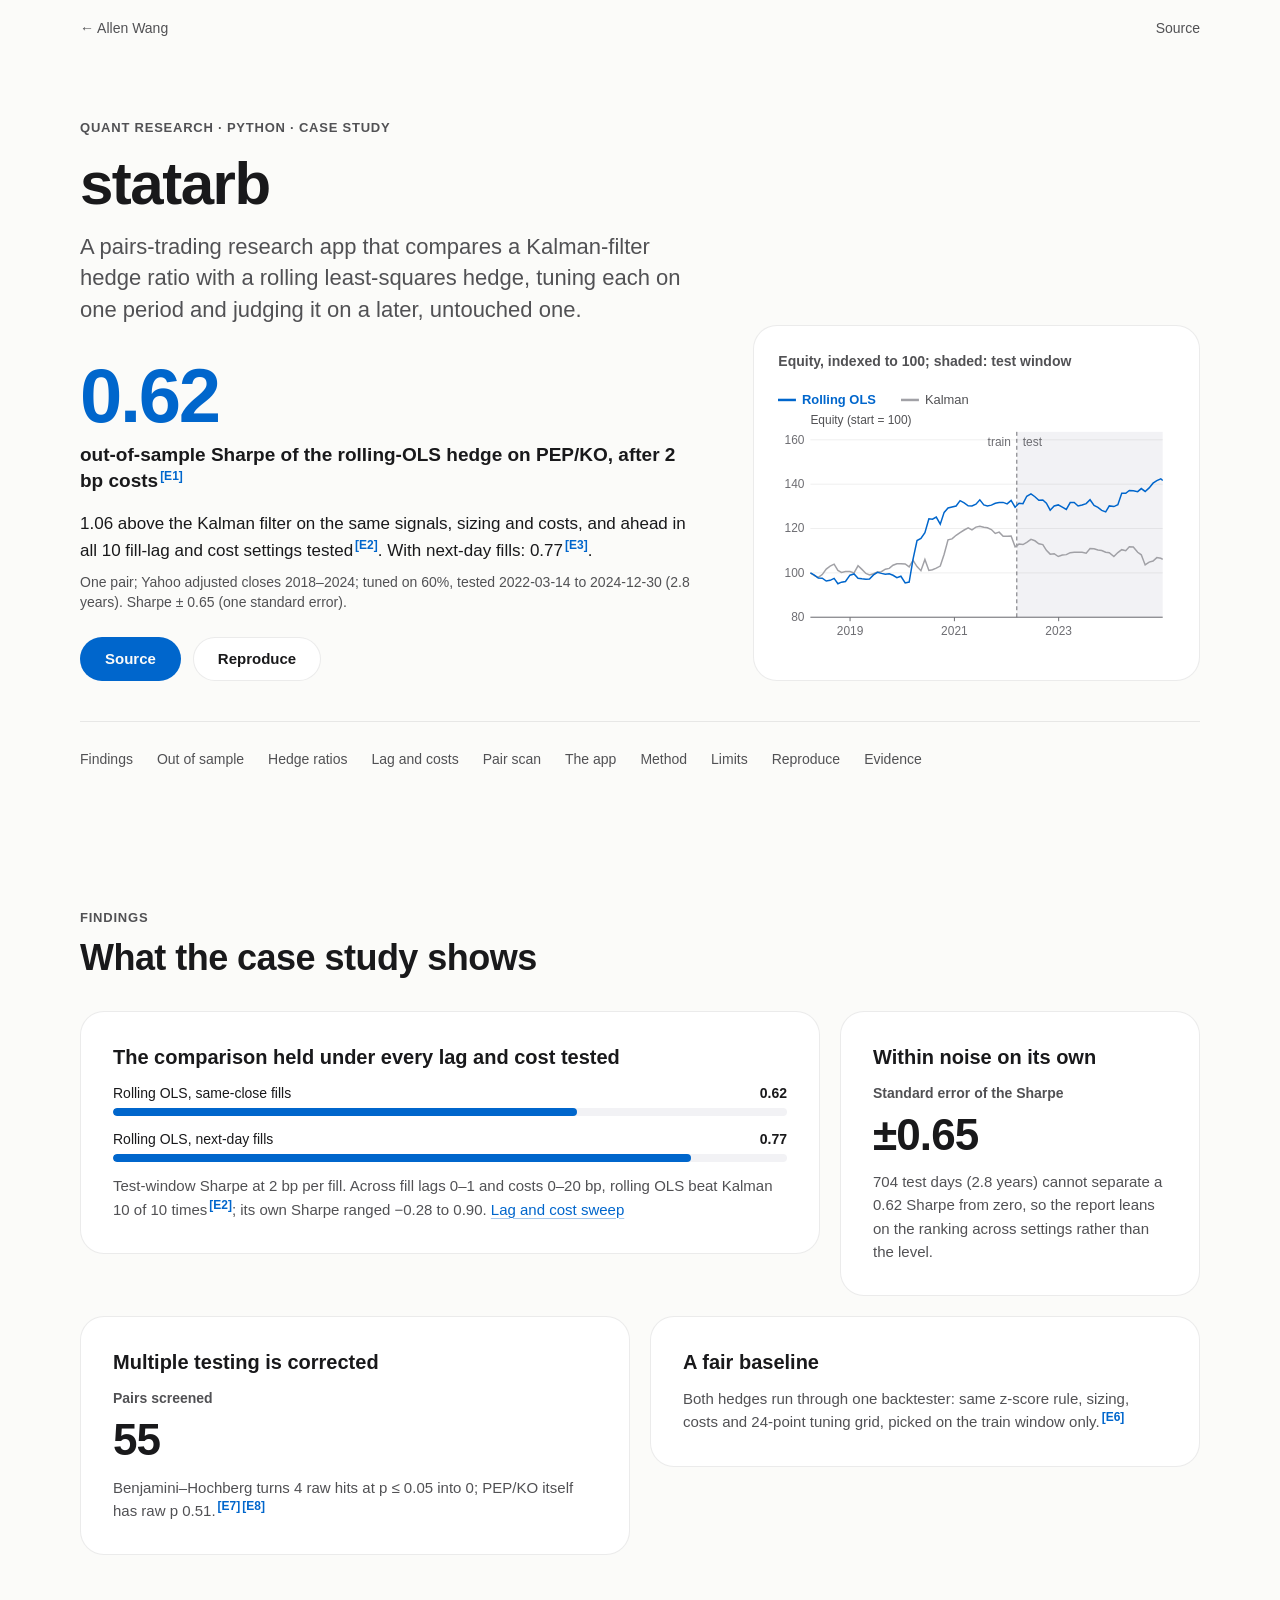
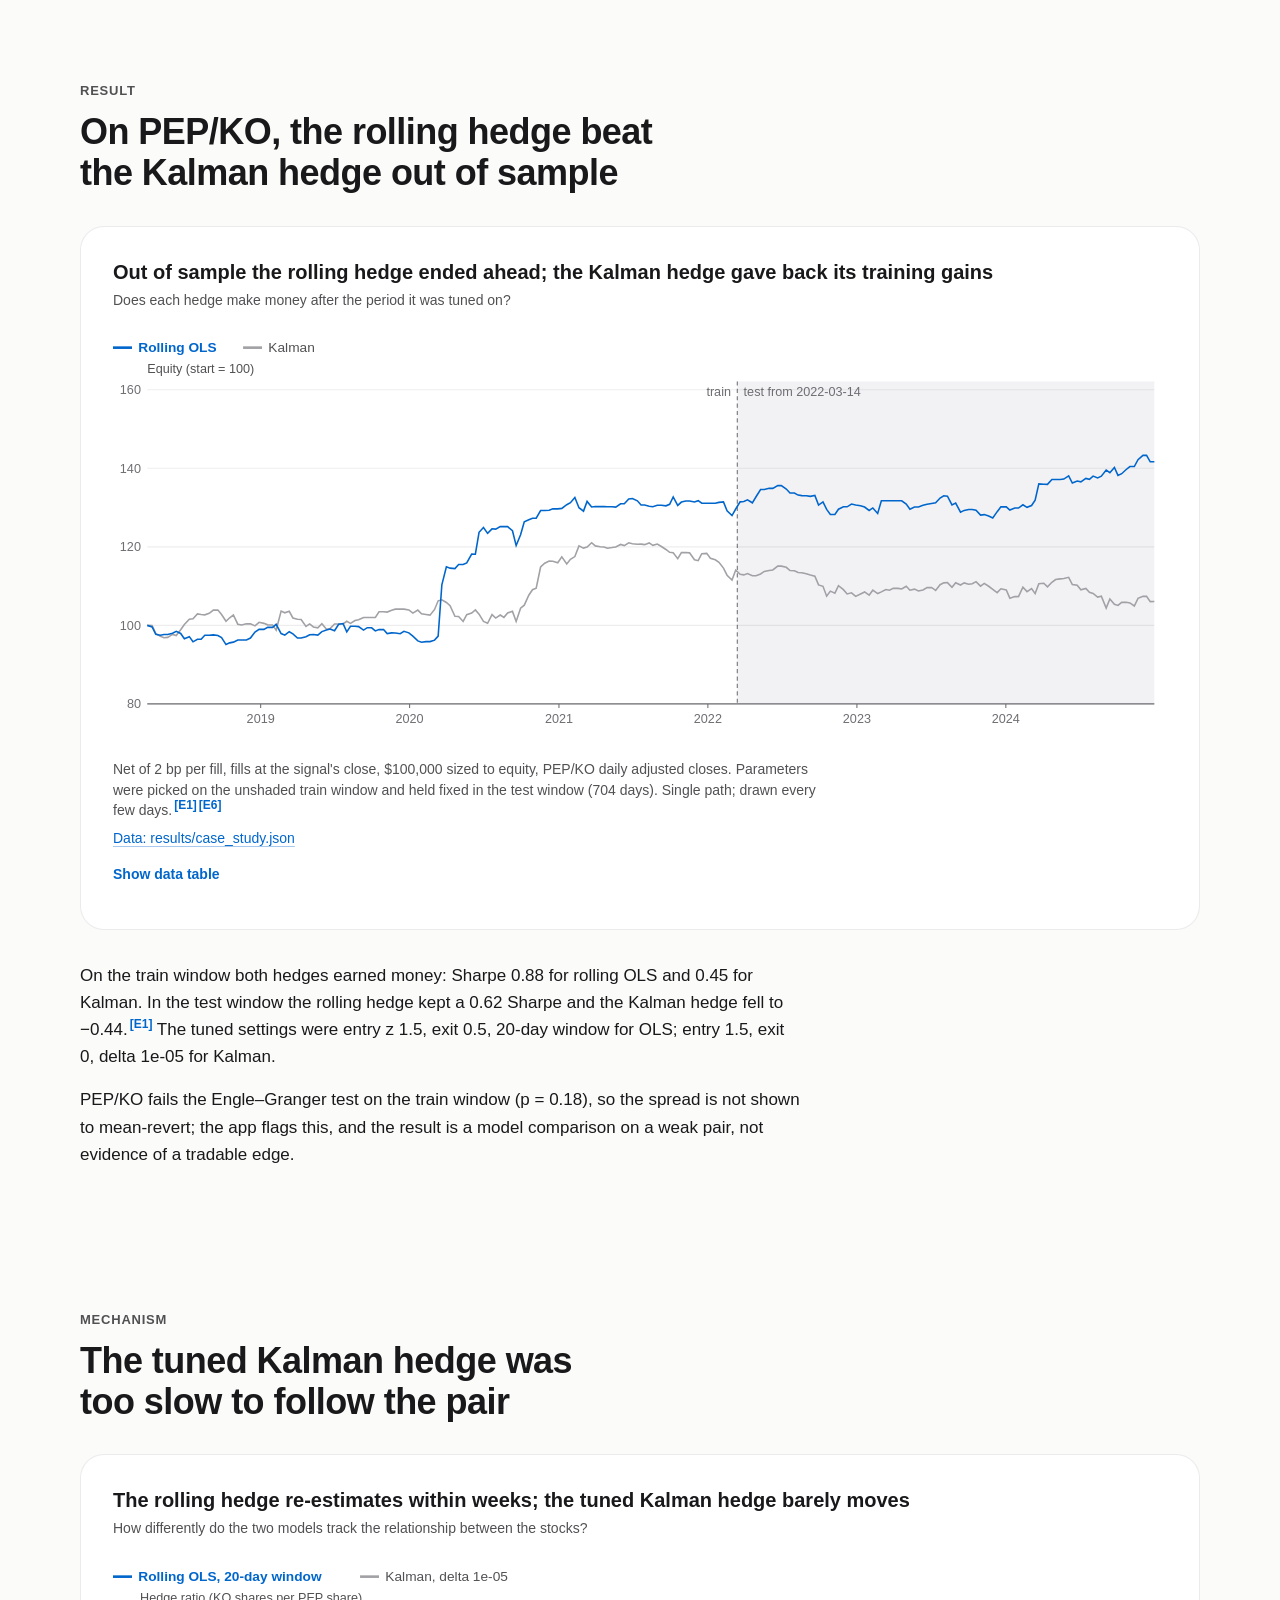
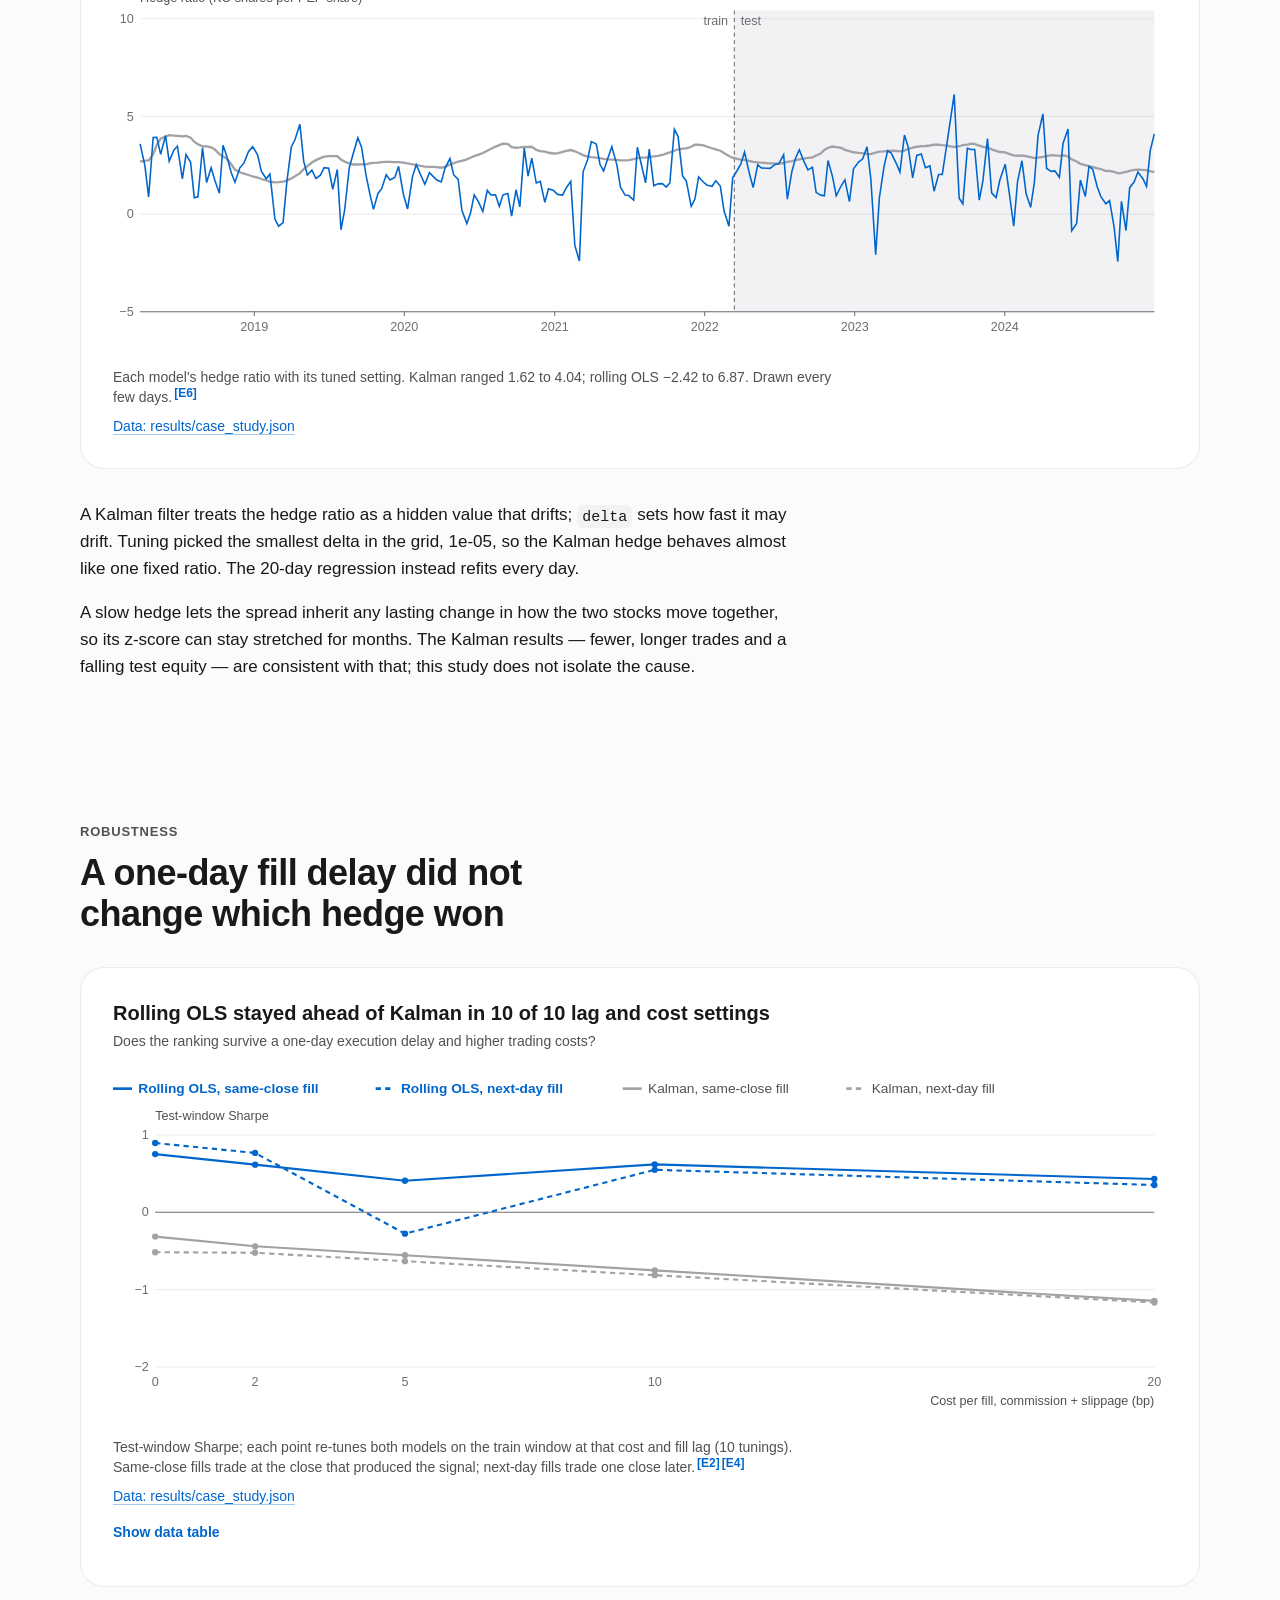
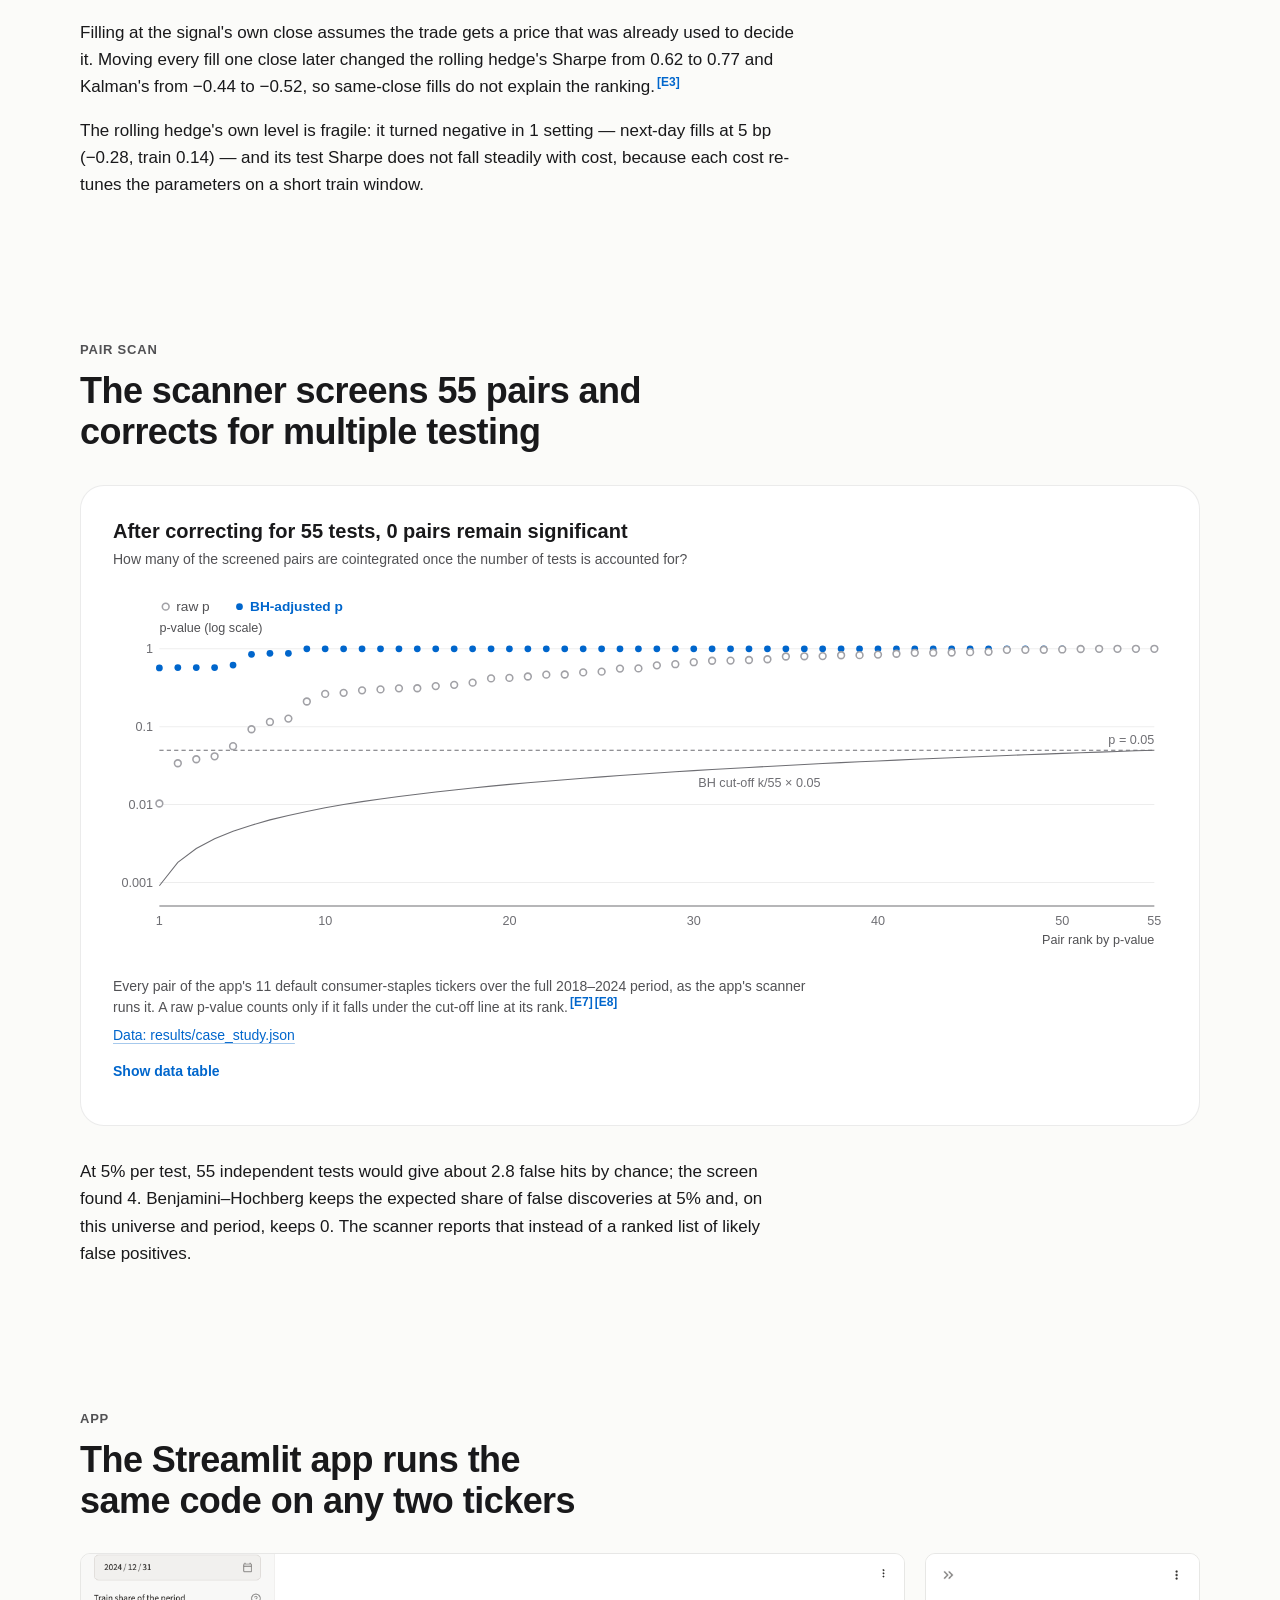
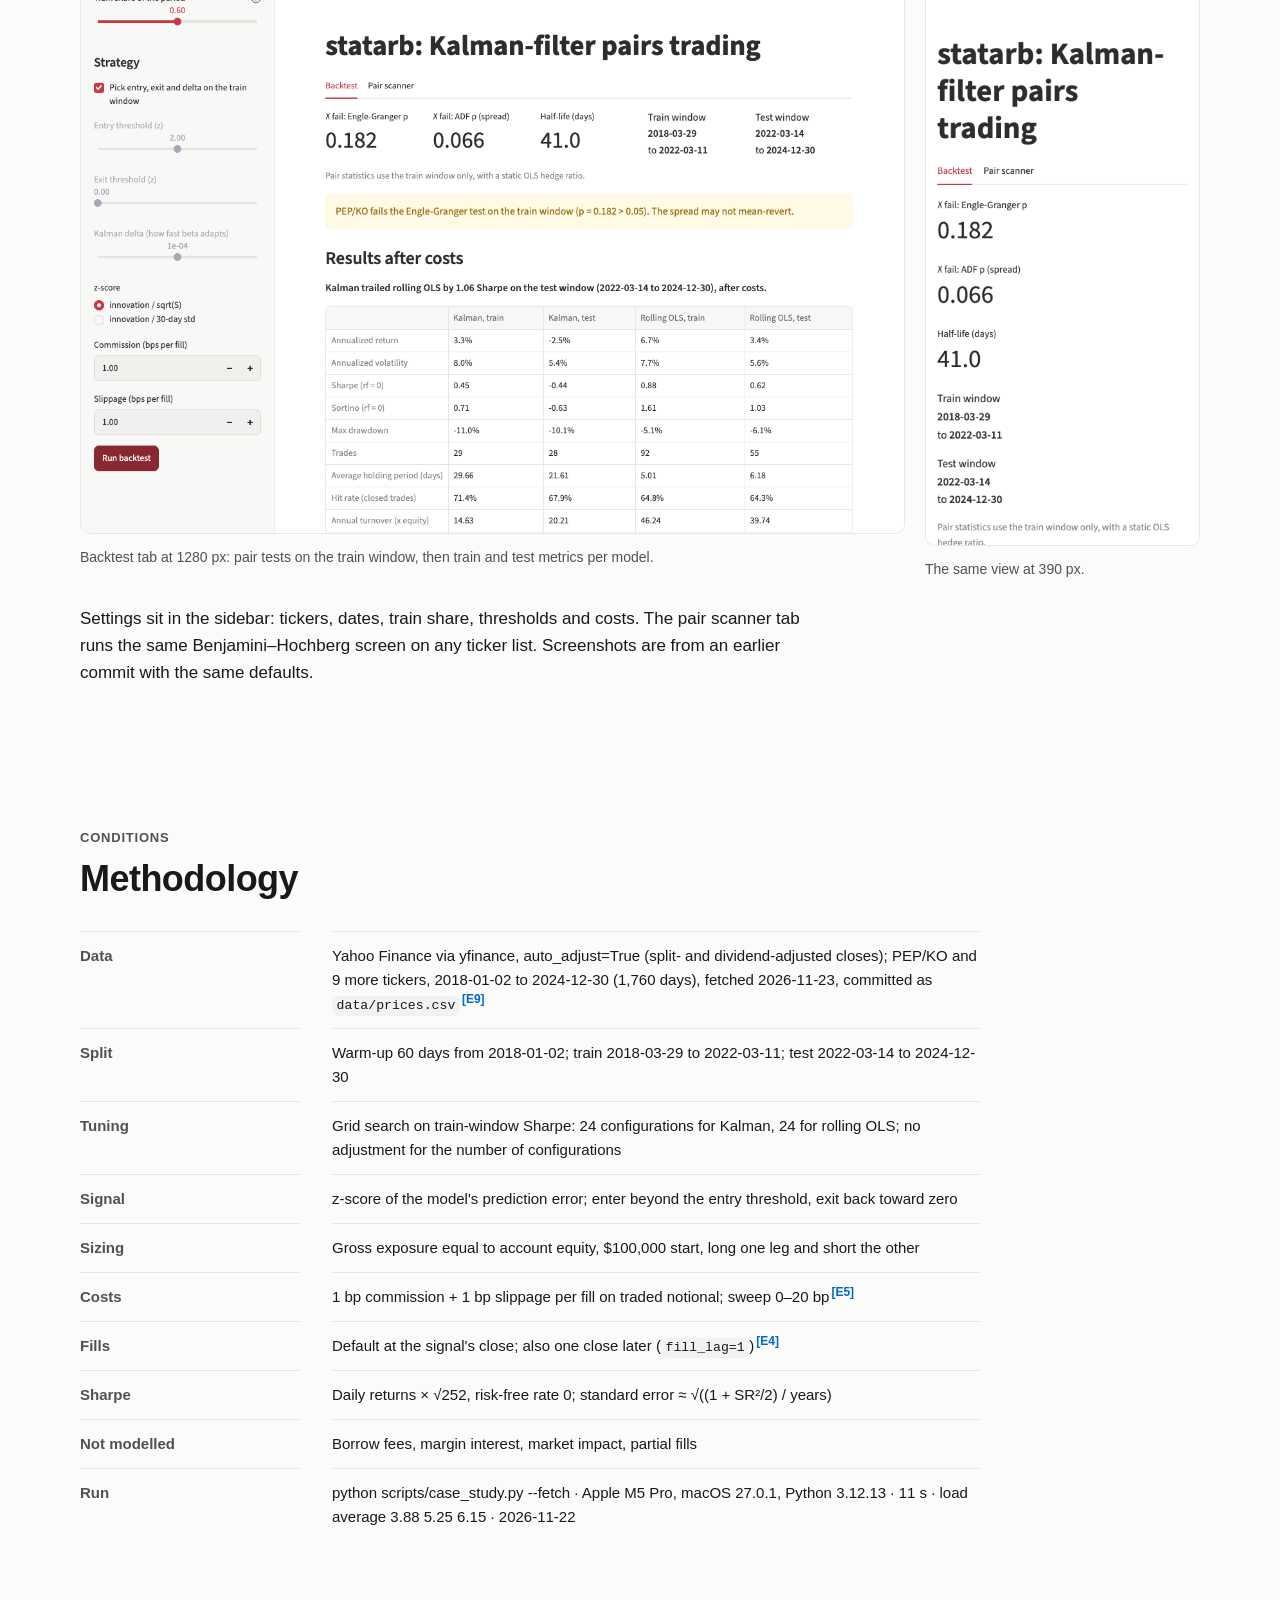
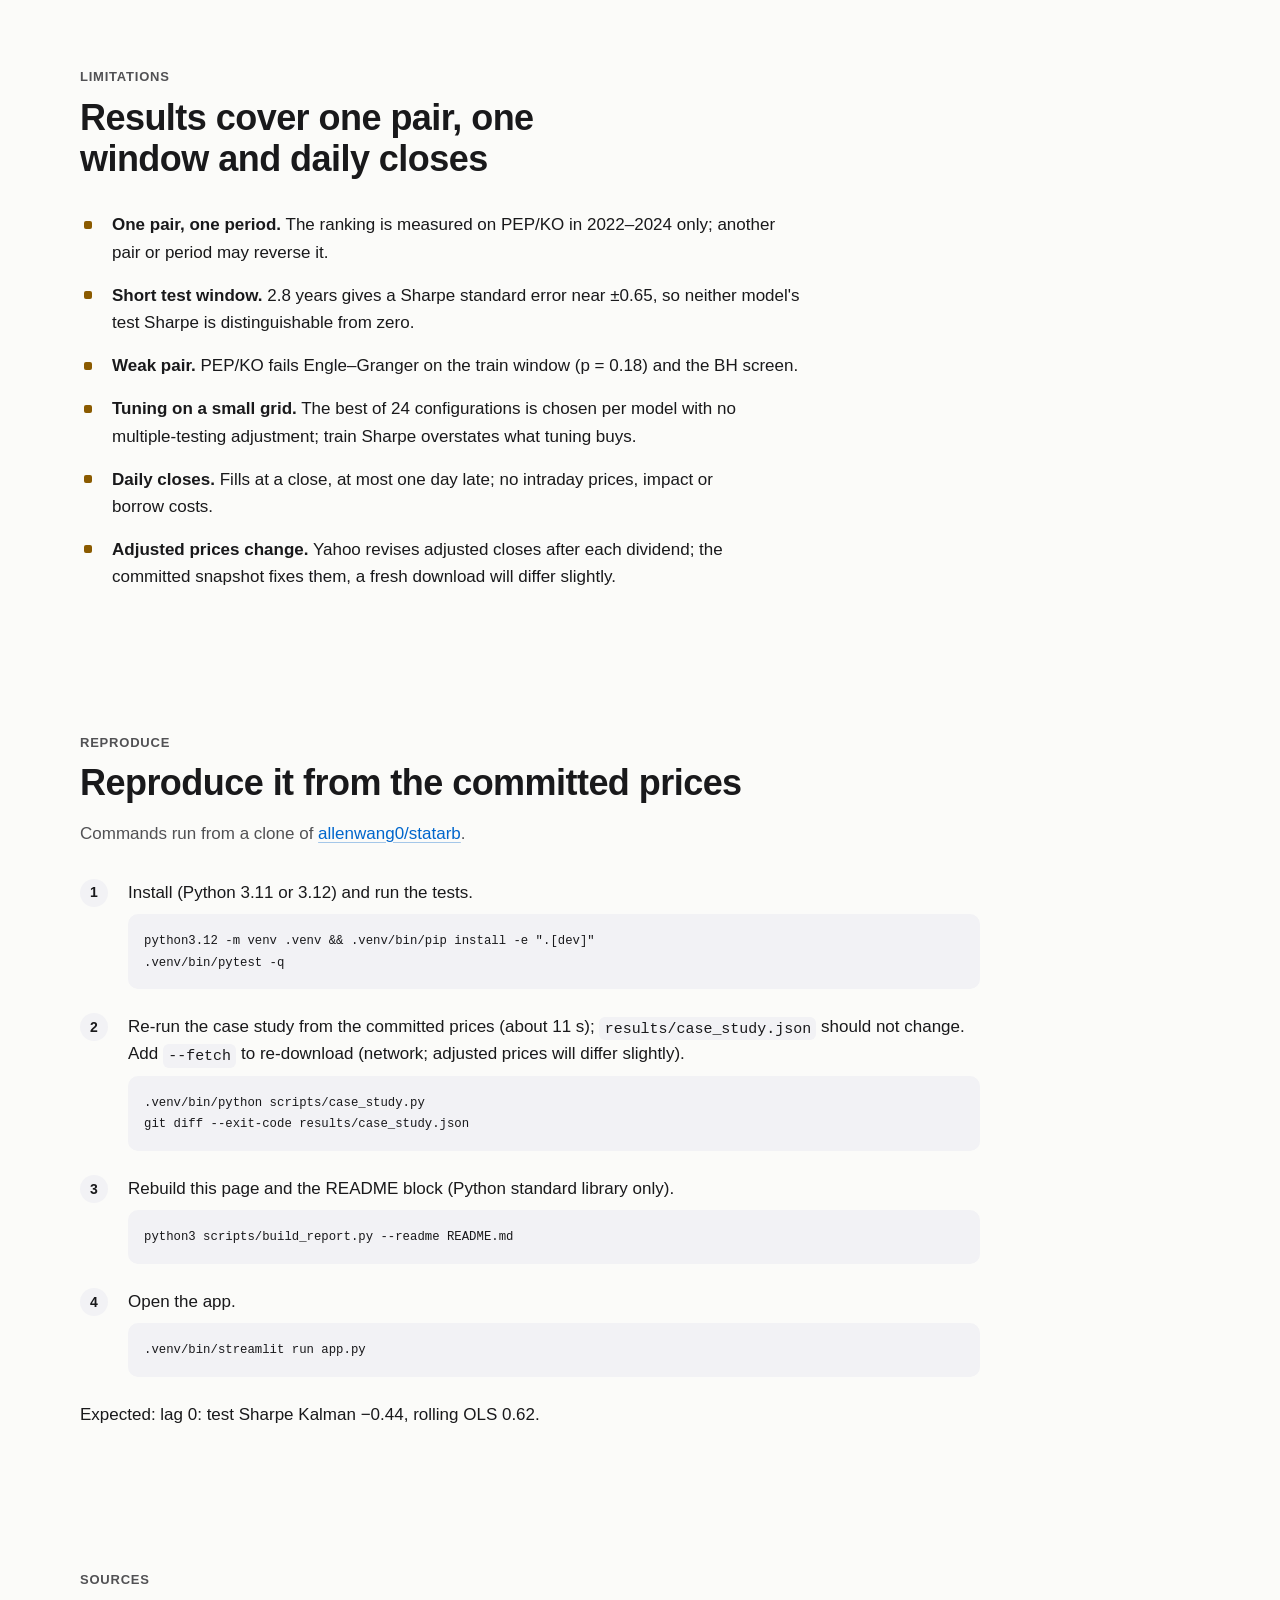
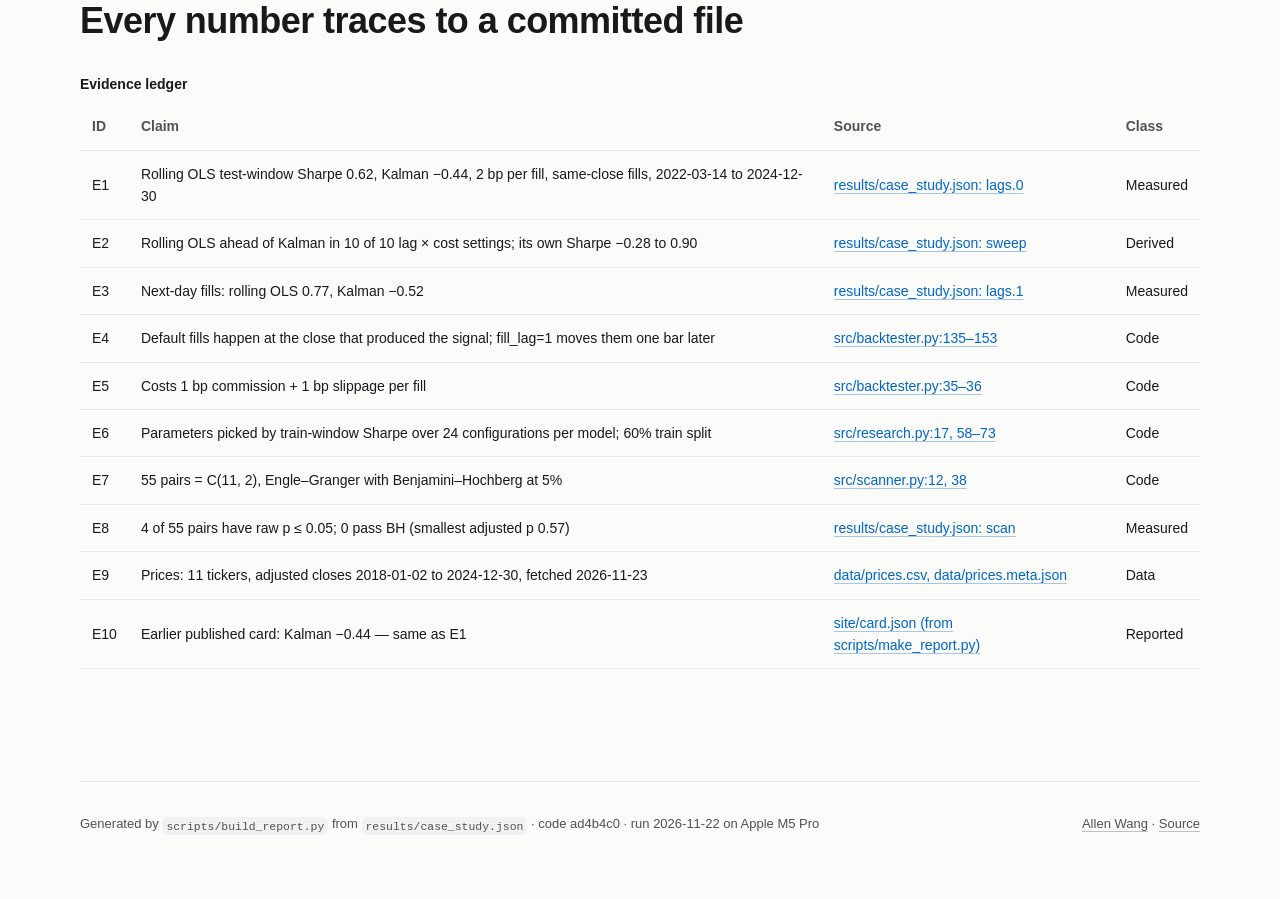
==== docs/index.html @ 0bbc3bd8 "report: case-study report on report-kit from results/case_study.json Hero: rolling-OLS out-of-sample" ====
<!doctype html>
<html lang="en">
<head>
<meta charset="utf-8">
<meta name="viewport" content="width=device-width, initial-scale=1">
<title>statarb · Allen Wang</title>
<meta name="description" content="Pairs-trading case study: on PEP/KO a rolling least-squares hedge earned an out-of-sample Sharpe of 0.62 after costs and beat a Kalman-filter hedge in every lag and cost setting.">
<link rel="canonical" href="https://allenwang0.github.io/statarb/">
<meta name="color-scheme" content="light dark">
<meta property="og:type" content="article">
<meta property="og:title" content="statarb · Allen Wang">
<meta property="og:description" content="Pairs-trading case study: on PEP/KO a rolling least-squares hedge earned an out-of-sample Sharpe of 0.62 after costs and beat a Kalman-filter hedge in every lag and cost setting.">
<meta property="og:url" content="https://allenwang0.github.io/statarb/">
<meta property="og:site_name" content="Allen Wang">
<script>try{var t=localStorage.getItem("theme");if(t==="light"||t==="dark")document.documentElement.setAttribute("data-theme",t)}catch(e){}addEventListener("beforeprint",function(){document.querySelectorAll("details").forEach(function(d){d.open=true})});</script>
<style>
/* report-kit v1 — shared tokens and components for project reports. Inlined by report_kit.py. */
:root {
  --space-1: 4px; --space-2: 8px; --space-3: 12px; --space-4: 16px; --space-5: 24px;
  --space-6: 32px; --space-7: 48px; --space-8: 64px; --space-9: 96px; --space-10: 128px;
  --page-max: 1120px; --measure: 720px; --gutter: 48px; --section-gap: 112px;
  --card-gap: 20px; --card-pad: 32px; --radius-card: 24px; --radius-sm: 10px; --nav-h: 44px;
  --font: -apple-system, BlinkMacSystemFont, "SF Pro Text", "Inter", "Segoe UI", Roboto, sans-serif;
  --mono: ui-monospace, "SF Mono", "JetBrains Mono", Menlo, Consolas, monospace;
  --fs-eyebrow: 13px; --fs-hero: clamp(36px, 5.2vw, 60px); --fs-hero-metric: clamp(44px, 7vw, 76px);
  --fs-h2: clamp(26px, 3.2vw, 36px); --fs-h3: 21px; --fs-card-h: clamp(17px, 1.6vw, 20px);
  --fs-card-metric: clamp(32px, 4vw, 44px); --fs-body: 17px; --fs-small: 14px; --fs-chart: 13px; --fs-code: 14px;
  --ease: cubic-bezier(.2, 0, 0, 1); --ease-out: cubic-bezier(.16, 1, .3, 1);
  --t-fast: 150ms; --t-mid: 220ms; --t-reveal: 320ms;
  --canvas: #FBFBF9; --surface: #FFFFFF; --surface-sunk: #F2F2F5;
  --text: #19191B; --text-2: #515154; --text-3: #6E6E73;
  --border: rgba(0, 0, 0, .08); --grid: rgba(0, 0, 0, .07);
  --accent: #0066CC; --focus-ring: 0 0 0 3px rgba(0, 102, 204, .45); --data-muted: #A1A1A6;
  --data-1: #0066CC; --data-2: #E07A00; --data-3: #2A9D8F; --data-4: #8E5BD0; --data-5: #C2410C; --data-6: #5F6B7A;
  --good: #1F7A4D; --bad: #B3261E; --caution: #8A5A00;
  color-scheme: light;
}
@media (prefers-color-scheme: dark) {
  :root:not([data-theme="light"]) {
    --canvas: #0B0B0B; --surface: #161618; --surface-sunk: #1F1F22;
    --text: #F5F5F7; --text-2: #A1A1A6; --text-3: #8A8A8E;
    --border: rgba(255, 255, 255, .10); --grid: rgba(255, 255, 255, .08);
    --accent: #3D9BFF; --focus-ring: 0 0 0 3px rgba(61, 155, 255, .55); --data-muted: #636366;
    --data-1: #3D9BFF; --data-2: #FF9A2E; --data-3: #45C2B3; --data-4: #AC82E6; --data-5: #EE6A33; --data-6: #8896A8;
    --good: #4CC38A; --bad: #F2726A; --caution: #E0B04A;
    color-scheme: dark;
  }
}
:root[data-theme="dark"] {
  --canvas: #0B0B0B; --surface: #161618; --surface-sunk: #1F1F22;
  --text: #F5F5F7; --text-2: #A1A1A6; --text-3: #8A8A8E;
  --border: rgba(255, 255, 255, .10); --grid: rgba(255, 255, 255, .08);
  --accent: #3D9BFF; --focus-ring: 0 0 0 3px rgba(61, 155, 255, .55); --data-muted: #636366;
  --data-1: #3D9BFF; --data-2: #FF9A2E; --data-3: #45C2B3; --data-4: #AC82E6; --data-5: #EE6A33; --data-6: #8896A8;
  --good: #4CC38A; --bad: #F2726A; --caution: #E0B04A;
  color-scheme: dark;
}
@media (max-width: 1067px) {
  :root { --measure: 680px; --gutter: 32px; --section-gap: 88px; --card-gap: 16px; --card-pad: 28px; }
}
@media (max-width: 734px) {
  :root { --measure: 100%; --gutter: 20px; --section-gap: 64px; --card-gap: 12px; --card-pad: 20px;
    --radius-card: 20px; --radius-sm: 8px; --fs-body: 16px; --fs-chart: 12px; }
}

/* Base */
*, *::before, *::after { box-sizing: border-box; }
html { scroll-behavior: smooth; -webkit-text-size-adjust: 100%; }
body { margin: 0; background: var(--canvas); color: var(--text); font: 400 var(--fs-body)/1.6 var(--font);
  -webkit-font-smoothing: antialiased; text-rendering: optimizeLegibility; }
h1, h2, h3, h4 { margin: 0; text-wrap: balance; }
p, li { text-wrap: pretty; }
p { margin: 0 0 var(--space-4); }
a { color: var(--accent); text-decoration: underline; text-decoration-thickness: 1px; text-underline-offset: 3px;
  text-decoration-color: color-mix(in srgb, currentColor 35%, transparent); transition: text-decoration-color var(--t-fast) var(--ease); }
a:hover { text-decoration-color: currentColor; }
:focus-visible { outline: 2px solid var(--accent); outline-offset: 2px; box-shadow: var(--focus-ring); border-radius: 4px; }
[id] { scroll-margin-top: calc(var(--nav-h) + var(--space-5)); }
code, pre, kbd { font-family: var(--mono); font-size: .88em; }
.num, table, .tabular, svg text { font-variant-numeric: tabular-nums; }
.sr-only { position: absolute; width: 1px; height: 1px; overflow: hidden; clip: rect(0 0 0 0); white-space: nowrap; }
.skip { position: absolute; left: var(--space-4); top: -60px; padding: var(--space-3) var(--space-4); background: var(--surface);
  border-radius: var(--radius-sm); z-index: 10; }
.skip:focus { top: var(--space-3); }
.wrap { max-width: calc(var(--page-max) + 2 * var(--gutter)); margin: 0 auto; padding: 0 var(--gutter); }
.prose { max-width: var(--measure); }
.muted { color: var(--text-2); }

/* Report header (identity row) */
.report-header { display: flex; justify-content: space-between; align-items: center; gap: var(--space-4);
  min-height: 56px; font-size: var(--fs-small); }
.report-header a { color: var(--text-2); text-decoration: none; padding: var(--space-3) 0; }
.report-header a:hover { color: var(--text); }

/* Hero */
.hero { padding-block: var(--space-8); }
.hero-grid { display: grid; grid-template-columns: 7fr 5fr; gap: var(--space-7); align-items: end; }
.eyebrow { font-size: var(--fs-eyebrow); font-weight: 600; line-height: 1.2; letter-spacing: .06em; text-transform: uppercase;
  color: var(--text-2); margin: 0 0 var(--space-4); }
.hero-title { font-size: var(--fs-hero); font-weight: 700; line-height: 1.05; letter-spacing: -.025em; }
.hero-sub { font-size: clamp(19px, 1.9vw, 22px); line-height: 1.45; color: var(--text-2); margin: var(--space-4) 0 var(--space-6); max-width: 34em; }
.hero-metric { margin: 0 0 var(--space-4); }
.hero-metric .value { display: block; font-size: var(--fs-hero-metric); font-weight: 700; line-height: 1; letter-spacing: -.03em;
  color: var(--accent); font-variant-numeric: tabular-nums; }
.hero-metric .label { display: block; margin-top: var(--space-2); font-size: 19px; font-weight: 600; line-height: 1.35; }
.hero-support { font-size: var(--fs-body); margin: 0 0 var(--space-2); }
.hero-context { font-size: var(--fs-small); line-height: 1.45; color: var(--text-2); margin: 0 0 var(--space-5); }
.actions { display: flex; flex-wrap: wrap; gap: var(--space-3); }
.btn { display: inline-flex; align-items: center; min-height: 44px; padding: 0 var(--space-5); border-radius: 999px;
  font-size: 15px; font-weight: 600; text-decoration: none; border: 1px solid var(--border); color: var(--text); background: var(--surface);
  transition: background var(--t-fast) var(--ease), transform var(--t-fast) var(--ease); }
.btn:hover { background: var(--surface-sunk); }
.btn:active { transform: scale(.98); }
.btn-primary { background: var(--accent); border-color: transparent; color: var(--canvas); }
.btn-primary:hover { background: color-mix(in srgb, var(--accent) 88%, #000); }
.hero-figure { margin: 0; background: var(--surface); border: 1px solid var(--border); border-radius: var(--radius-card); padding: var(--space-5); }
.hero-figure .card-label { margin-bottom: var(--space-4); }

/* Sticky section nav */
.report-nav { position: sticky; top: 0; z-index: 5; background: color-mix(in srgb, var(--canvas) 86%, transparent);
  -webkit-backdrop-filter: saturate(1.8) blur(16px); backdrop-filter: saturate(1.8) blur(16px); border-bottom: 1px solid var(--border); }
.report-nav ul { display: flex; gap: var(--space-5); margin: 0 auto; padding: 0 var(--gutter); max-width: calc(var(--page-max) + 2 * var(--gutter));
  list-style: none; overflow-x: auto; scrollbar-width: none; }
.report-nav a { display: flex; align-items: center; min-height: var(--nav-h); white-space: nowrap; font-size: var(--fs-small);
  color: var(--text-2); text-decoration: none; }
.report-nav a:hover { color: var(--text); }

/* Sections */
.section { padding-top: var(--section-gap); }
.section-head { margin: 0 0 var(--space-6); max-width: var(--measure); }
.section-head h2 { font-size: var(--fs-h2); font-weight: 650; line-height: 1.15; letter-spacing: -.015em; }
.section-head .eyebrow { margin-bottom: var(--space-3); }
.section-head p { margin: var(--space-4) 0 0; color: var(--text-2); }
h3.sub { font-size: var(--fs-h3); font-weight: 600; line-height: 1.25; letter-spacing: -.01em; margin: var(--space-6) 0 var(--space-3); }
.anchor { margin-left: .3em; color: var(--text-3); text-decoration: none; opacity: 0; transition: opacity var(--t-fast) var(--ease); }
h2:hover .anchor, .anchor:focus-visible { opacity: 1; }

/* Bento grid: 12 / 6 / 1 columns */
.bento { display: grid; grid-template-columns: repeat(12, minmax(0, 1fr)); gap: var(--card-gap); align-items: start; }
.span-12 { grid-column: span 12; } .span-8 { grid-column: span 8; } .span-6 { grid-column: span 6; } .span-4 { grid-column: span 4; }
@media (max-width: 1067px) {
  .bento { grid-template-columns: repeat(6, minmax(0, 1fr)); }
  .span-12, .span-8, .span-4 { grid-column: span 6; } .span-6 { grid-column: span 3; }
  .hero-grid { grid-template-columns: 1fr; gap: var(--space-6); }
}
@media (max-width: 734px) {
  .bento { grid-template-columns: minmax(0, 1fr); }
  .bento > * { grid-column: 1 / -1; order: var(--p, 0); }
  .hero { padding-block: var(--space-6) var(--space-7); }
}

/* Cards */
.card { background: var(--surface); border: 1px solid var(--border); border-radius: var(--radius-card); padding: var(--card-pad); min-width: 0; }
a.card { display: block; color: inherit; text-decoration: none; transition: box-shadow var(--t-fast) var(--ease), transform var(--t-fast) var(--ease); }
a.card:hover { box-shadow: 0 6px 24px rgba(0, 0, 0, .06); transform: translateY(-2px); }
.card-heading { font-size: var(--fs-card-h); font-weight: 600; line-height: 1.3; margin: 0 0 var(--space-3); }
.card p { font-size: 15px; line-height: 1.55; color: var(--text-2); margin: 0 0 var(--space-3); }
.card p:last-child { margin-bottom: 0; }
.card-label { font-size: var(--fs-small); font-weight: 600; color: var(--text-2); margin: 0 0 var(--space-2); }
.metric { margin: 0 0 var(--space-3); }
.metric dt { font-size: var(--fs-small); font-weight: 600; color: var(--text-2); margin-bottom: var(--space-2); }
.metric dd { margin: 0; font-size: var(--fs-card-metric); font-weight: 650; line-height: 1.05; letter-spacing: -.02em; font-variant-numeric: tabular-nums; }
.metric .unit { font-size: .5em; font-weight: 600; letter-spacing: 0; color: var(--text-2); margin-left: .15em; }
.reported { display: inline-block; font-size: 12px; font-weight: 600; color: var(--caution); margin-left: var(--space-2); }

/* Comparison bars (HTML, inside cards) */
.cmp { display: grid; gap: var(--space-3); margin: var(--space-3) 0; }
.cmp-row { display: grid; grid-template-columns: minmax(0, 1fr); gap: var(--space-1); font-size: var(--fs-small); }
.cmp-head { display: flex; justify-content: space-between; gap: var(--space-3); }
.cmp-head b { font-weight: 600; font-variant-numeric: tabular-nums; }
.cmp-track { height: 8px; border-radius: 4px; background: var(--surface-sunk); overflow: hidden; }
.cmp-fill { display: block; height: 100%; border-radius: 4px; background: var(--data-muted); }
.cmp-fill.is-accent { background: var(--accent); }

/* Figure panel */
.figure { margin: 0; background: var(--surface); border: 1px solid var(--border); border-radius: var(--radius-card); padding: var(--card-pad); }
.figure + .figure, .figure + p, p + .figure, .note + .figure, .figure + .note { margin-top: var(--space-6); }
.fig-takeaway { font-size: var(--fs-card-h); font-weight: 600; line-height: 1.3; margin: 0 0 var(--space-1); }
.fig-question { font-size: var(--fs-small); color: var(--text-2); margin: 0 0 var(--space-5); }
svg[role=img] { max-width: 100%; height: auto; }
.fig-chart svg { display: block; width: 100%; overflow: visible; }
.v-t, .v-p { display: none; }
@media (max-width: 1067px) { .v-d { display: none; } .v-t { display: block; } }
@media (max-width: 734px) { .v-t { display: none; } .v-p { display: block; } }
.figure figcaption { font-size: var(--fs-small); line-height: 1.45; color: var(--text-2); margin-top: var(--space-5); max-width: var(--measure); }
.figure figcaption p { margin: 0 0 var(--space-2); }
details.data { margin-top: var(--space-1); font-size: var(--fs-small); }
details.data summary { cursor: pointer; color: var(--accent); font-weight: 600; min-height: 44px; display: inline-flex; align-items: center; }
details.data summary::marker { color: var(--text-3); }

/* SVG chart grammar */
.c-axis { stroke: var(--text-3); stroke-width: 1; fill: none; }
.c-grid { stroke: var(--grid); stroke-width: 1; fill: none; }
.c-floor { stroke: var(--text-3); stroke-width: 1; stroke-dasharray: 4 3; fill: none; }
.c-band { fill: var(--surface-sunk); }
.c-muted { fill: var(--data-muted); } .c-accent { fill: var(--accent); }
.c-stroke-muted { stroke: var(--data-muted); fill: none; } .c-stroke-accent { stroke: var(--accent); fill: none; }
.c-whisker { stroke: var(--text); stroke-width: 1.5; fill: none; }
.c-label { fill: var(--text-2); font: 500 var(--fs-chart)/1.3 var(--font); }
.c-value { fill: var(--text); font: 600 var(--fs-chart)/1.3 var(--font); }
.c-tick { fill: var(--text-3); font: 500 12px/1 var(--font); }
.c-title { fill: var(--text-2); font: 500 12px/1 var(--font); }
.c-hi { fill: var(--accent); font-weight: 600; }
.c-node { fill: var(--surface); stroke: var(--text-3); stroke-width: 1; }
.c-node-sunk { fill: var(--surface-sunk); stroke: none; }
.c-free { fill: none; stroke: var(--text-3); stroke-width: 1; stroke-dasharray: 3 2; }
.c-line { stroke: var(--text-3); stroke-width: 1; fill: none; }
.c-line-accent { stroke: var(--accent); stroke-width: 1.5; fill: none; }

/* Technical note, code */
.note { background: var(--surface-sunk); border-radius: var(--radius-card); padding: var(--space-5); }
.note > h3 { font-size: var(--fs-card-h); font-weight: 600; margin: 0 0 var(--space-3); }
.note p:last-child { margin-bottom: 0; }
pre.code { margin: 0 0 var(--space-4); padding: var(--space-4); background: var(--surface-sunk); border-radius: var(--radius-sm);
  overflow-x: auto; font-size: var(--fs-code); line-height: 1.55; tab-size: 4; }
.note pre.code { background: var(--surface); }
:not(pre) > code { padding: .1em .35em; border-radius: 6px; background: var(--surface-sunk); }
/* short inline code never breaks inside a token; a pathological long one is clipped, never overflows */
:not(pre) > code, .nowrap { white-space: nowrap; }
:not(pre) > code { display: inline-block; max-width: 100%; overflow: hidden; text-overflow: ellipsis; vertical-align: bottom; line-height: 1.35; }
.note :not(pre) > code { background: var(--surface); }

/* Benchmark table */
.table-wrap { overflow-x: auto; margin: 0 0 var(--space-4);
  background: linear-gradient(to right, var(--tw-bg, var(--canvas)) 30%, transparent) left / 24px 100% no-repeat local,
    linear-gradient(to left, var(--tw-bg, var(--canvas)) 30%, transparent) right / 24px 100% no-repeat local,
    linear-gradient(to right, var(--grid), transparent) left / 8px 100% no-repeat scroll,
    linear-gradient(to left, var(--grid), transparent) right / 8px 100% no-repeat scroll; }
.card, .figure { --tw-bg: var(--surface); }
table.bench { border-collapse: collapse; width: 100%; font-size: var(--fs-small); }
table.bench caption { text-align: left; font-weight: 600; color: var(--text); padding: 0 0 var(--space-2); }
table.bench th, table.bench td { padding: var(--space-3) var(--space-3); height: 44px; text-align: left; border-bottom: 1px solid var(--border); white-space: nowrap; }
table.bench thead th { font-weight: 600; color: var(--text-2); }
table.bench tbody th { font-weight: 500; }
table.bench .num { text-align: right; }

/* Methodology */
dl.method { display: grid; grid-template-columns: minmax(140px, 220px) minmax(0, 1fr); gap: 0 var(--space-6); margin: 0; max-width: 900px; font-size: 15px; }
dl.method dt, dl.method dd { padding: var(--space-3) 0; border-top: 1px solid var(--border); margin: 0; }
dl.method dt { font-weight: 600; color: var(--text-2); }
@media (max-width: 734px) { dl.method { grid-template-columns: minmax(0, 1fr); } dl.method dd { border-top: 0; padding-top: 0; } }

/* Lists: limitations, reproduce, sources */
ul.limits { list-style: none; padding: 0; margin: 0; max-width: var(--measure); }
ul.limits li { position: relative; padding: 0 0 var(--space-4) var(--space-6); }
ul.limits li::before { content: ""; position: absolute; left: 4px; top: .55em; width: 8px; height: 8px; border-radius: 2px; background: var(--caution); }
ul.limits b { font-weight: 600; }
ol.steps { padding: 0; margin: 0; max-width: 900px; list-style: none; counter-reset: step; }
ol.steps > li { counter-increment: step; position: relative; padding-left: var(--space-7); margin-bottom: var(--space-5); }
ol.steps > li::before { content: counter(step); position: absolute; left: 0; top: 0; width: 28px; height: 28px; border-radius: 50%;
  background: var(--surface-sunk); font-size: var(--fs-small); font-weight: 600; display: grid; place-items: center; }
ol.steps p { margin: 0 0 var(--space-2); }
.ref { font-size: 12px; font-weight: 600; text-decoration: none; vertical-align: super; line-height: 0; margin-left: 2px; white-space: nowrap; }
.ref:hover { text-decoration: underline; }
table.bench td.wrap-ok { white-space: normal; min-width: 220px; }

/* Footer */
.report-footer { margin-top: var(--section-gap); padding: var(--space-6) 0 var(--space-8); border-top: 1px solid var(--border);
  font-size: 13px; color: var(--text-2); display: flex; flex-wrap: wrap; justify-content: space-between; gap: var(--space-3); }
.report-footer a { color: var(--text-2); }

@media (prefers-reduced-motion: reduce) {
  html { scroll-behavior: auto; }
  *, *::before, *::after { transition-duration: 0ms !important; animation-duration: 0ms !important; }
}
@media print {
  :root:not(#print) { --canvas: #fff; --surface: #fff; --surface-sunk: #F2F2F5; --text: #19191B; --text-2: #515154; --text-3: #6E6E73;
    --accent: #0066CC; --data-muted: #A1A1A6; --border: rgba(0, 0, 0, .15); --grid: rgba(0, 0, 0, .1);
    --caution: #8A5A00; color-scheme: light; }
  .report-nav, .skip, .actions, .anchor { display: none !important; }
  .section { padding-top: var(--space-7); }
  .figure, .card, .note, pre, table { break-inside: avoid; }
  .v-d { display: block !important; } .v-t, .v-p { display: none !important; }
  a.src[href^="http"]::after { content: " (" attr(href) ")"; font-size: 11px; color: var(--text-2); word-break: break-all; }
  details.data > *:not(summary) { display: block; }
}

.toc { margin-top: calc(-1 * var(--space-5)); }
.toc ol { display: flex; flex-wrap: wrap; gap: 0 var(--space-5); margin: 0; padding: var(--space-4) 0 0;
  border-top: 1px solid var(--border); list-style: none; font-size: var(--fs-small); }
.toc a { display: inline-flex; align-items: center; min-height: 44px; color: var(--text-2); text-decoration: none; }
.toc a:hover { color: var(--text); }
.c-dash { stroke-dasharray: 5 4; }
.shots { display: grid; grid-template-columns: minmax(0, 3fr) minmax(0, 1fr); gap: var(--card-gap); align-items: start; }
.shots img { display: block; width: 100%; height: auto; border-radius: var(--radius-sm); border: 1px solid var(--border); }
.shots figcaption { font-size: var(--fs-small); color: var(--text-2); margin-top: var(--space-3); }
.shots figure { margin: 0; }
@media (max-width: 734px) { .shots { grid-template-columns: minmax(0, 1fr); } .shots .wide { display: none; } }
</style>
</head>
<body>
<a class="skip" href="#main">Skip to content</a>
<header class="wrap"><nav class="report-header" aria-label="Site"><a href="https://allenwang0.github.io/">← Allen Wang</a><span><a href="https://github.com/allenwang0/statarb">Source</a></span></nav></header>
<main id="main">
<section class="hero wrap" aria-labelledby="title"><div class="hero-grid"><div><p class="eyebrow">Quant research · Python · Case study</p><h1 class="hero-title" id="title">statarb</h1><p class="hero-sub">A pairs-trading research app that compares a Kalman-filter hedge ratio with a rolling least-squares hedge, tuning each on one period and judging it on a later, untouched one.</p><p class="hero-metric"><span class="value">0.62</span><span class="label">out-of-sample Sharpe of the rolling-OLS hedge on PEP/KO, after 2 bp costs<a class="ref" href="#evidence-e1" aria-label="Evidence E1">[E1]</a></span></p><p class="hero-support">1.06 above the Kalman filter on the same signals, sizing and costs, and ahead in all 10 fill-lag and cost settings tested<a class="ref" href="#evidence-e2" aria-label="Evidence E2">[E2]</a>. With next-day fills: 0.77<a class="ref" href="#evidence-e3" aria-label="Evidence E3">[E3]</a>.</p><p class="hero-context">One pair; Yahoo adjusted closes 2018–2024; tuned on 60%, tested 2022-03-14 to 2024-12-30 (2.8 years). Sharpe ± 0.65 (one standard error).</p><div class="actions"><a href="https://github.com/allenwang0/statarb" class="btn btn-primary">Source</a><a href="#reproduce" class="btn">Reproduce</a></div></div><div class="hero-figure"><p class="card-label">Equity, indexed to 100; shaded: test window</p><div class="v-d"><svg xmlns="http://www.w3.org/2000/svg" viewBox="0 0 398 260" width="398" height="260" role="img" aria-labelledby="hero-d-title hero-d-desc"><title id="hero-d-title">Out of sample the rolling hedge ended ahead; the Kalman hedge gave back its training gains</title><desc id="hero-d-desc">Equity indexed to 100 at 2018-03-29 for both models, PEP/KO, 2 bp per fill, same-close fills. At the split (2022-03-14): rolling OLS 129.8, Kalman 113.3. At 2024-12-30: 141.7 and 106.1.</desc><rect class="c-band" x="239.6" y="44" width="146.4" height="186"/><path class="c-floor" d="M239.6 44V230"/><text x="233.6" y="58" class="c-tick" text-anchor="end">train</text><text x="245.6" y="58" class="c-tick">test</text><path class="c-grid" d="M32.5 230H386"/><text x="26.5" y="234" class="c-tick" text-anchor="end">80</text><path class="c-grid" d="M32.5 185.5H386"/><text x="26.5" y="189.5" class="c-tick" text-anchor="end">100</text><path class="c-grid" d="M32.5 141H386"/><text x="26.5" y="145" class="c-tick" text-anchor="end">120</text><path class="c-grid" d="M32.5 96.5H386"/><text x="26.5" y="100.5" class="c-tick" text-anchor="end">140</text><path class="c-grid" d="M32.5 52H386"/><text x="26.5" y="56" class="c-tick" text-anchor="end">160</text><path class="c-axis" d="M72.3 230v4"/><text x="72.3" y="248" class="c-tick" text-anchor="middle">2019</text><path class="c-axis" d="M177 230v4"/><text x="177" y="248" class="c-tick" text-anchor="middle">2021</text><path class="c-axis" d="M281.6 230v4"/><text x="281.6" y="248" class="c-tick" text-anchor="middle">2023</text><path class="c-axis" d="M32.5 230H386"/><path class="c-stroke-muted" stroke-width="1.5" d="M32.5 185.5L36.5 188.3L40.4 190.1L44.4 187.2L48.4 181.7L52.3 178.8L56.3 176.8L60.1 183.1L63.7 185.1L67.7 184.1L72.2 184.1L76.3 185.5L80.3 178.4L84.2 182L88.2 186.1L91.8 187.5L95.8 186.3L99.8 184.7L103.7 184.3L107.7 181.8L111.6 181L115.4 177.8L119.3 176.3L123.3 176.3L127.6 176.5L131.6 179.5L135.5 172.9L139.5 179.2L143.4 183.3L147.4 172L151.4 183L155 182.4L158.8 180.8L162.8 178.7L166.7 166.8L170.6 152.4L174.6 151.4L178.7 147.8L182.7 145.1L186.8 142.5L190.8 140.4L194.6 142.4L198.6 139.6L202.5 138.7L206.5 139.8L210.1 140.2L214.1 142L218 145.9L221.9 144.6L225.9 148.8L229.9 148.8L233.9 148.6L237.9 159.4L241.8 156.6L245.8 157.1L249.6 154.9L253.8 151.9L257.8 153.3L261.7 156.3L265.7 157.1L269.3 162.9L273.1 166.7L277.1 166.3L281.2 169.1L285.3 167.6L289.3 167.2L293.2 165.2L297.2 164.8L301.1 164.9L305.1 164.9L309.2 165.7L313.1 161L317.1 161.3L321 162.5L324.8 163.1L328.8 164.8L332.4 165.2L337 169.1L341 165.1L344.9 162.2L348.9 163.2L352.5 159.2L356.5 159.5L360.9 164.8L364.5 167.4L368.4 177.5L372.4 174.7L376.3 173.6L380.1 170.2L384.1 170.9L386 171.9"/><path class="c-line-accent" stroke-width="1.5" d="M32.5 185.5L36.5 187.7L40.4 190.7L44.4 190.9L48.4 193.7L52.3 193L56.3 191L60.1 196.4L63.7 194.8L67.7 194.2L72.2 187.8L76.3 186.6L80.3 191L84.2 191.5L88.2 191.9L91.8 191.6L95.8 187.5L99.8 184.9L103.7 186L107.7 186.8L111.6 186.5L115.4 187.9L119.3 190.3L123.3 188.9L127.6 195.6L131.6 194.7L135.5 171.7L139.5 153.1L143.4 151L147.4 145.1L151.4 131.3L155 131.6L158.8 129.5L162.8 136.6L166.7 124.8L170.6 120.4L174.6 119.4L178.7 118.4L182.7 113L186.8 115.2L190.8 118.2L194.6 118.3L198.6 116.6L202.5 112.2L206.5 117.3L210.1 118.4L214.1 117.5L218 115.6L221.9 115L225.9 114.8L229.9 116.3L233.9 112.7L237.9 119.6L241.8 115.6L245.8 116.1L249.6 108.6L253.8 106.3L257.8 109.1L261.7 112.6L265.7 112.4L269.3 115.5L273.1 122.6L277.1 118.3L281.2 117.3L285.3 119.6L289.3 121.8L293.2 114.9L297.2 114.9L301.1 118.4L305.1 117.4L309.2 116L313.1 112.1L317.1 117.9L321 119.8L324.8 122.8L328.8 124.3L332.4 118.3L337 119L341 117.2L344.9 105.7L348.9 105.6L352.5 102.8L356.5 103L360.9 104L364.5 100.9L368.4 103.8L372.4 100.2L376.3 95.5L380.1 93L384.1 91.1L386 92.8"/><path class="c-stroke-accent" stroke-width="2.5" d="M0 12H18"/><text x="24" y="16" class="c-label c-hi">Rolling OLS</text><path class="c-stroke-muted" stroke-width="2.5" d="M123.4 12H141.4"/><text x="147.4" y="16" class="c-label">Kalman</text><text x="32.5" y="36" class="c-title">Equity (start = 100)</text></svg></div><div class="v-t"><svg xmlns="http://www.w3.org/2000/svg" viewBox="0 0 640 300" width="640" height="300" role="img" aria-labelledby="hero-t-title hero-t-desc"><title id="hero-t-title">Out of sample the rolling hedge ended ahead; the Kalman hedge gave back its training gains</title><desc id="hero-t-desc">Equity indexed to 100 at 2018-03-29 for both models, PEP/KO, 2 bp per fill, same-close fills. At the split (2022-03-14): rolling OLS 129.8, Kalman 113.3. At 2024-12-30: 141.7 and 106.1.</desc><rect class="c-band" x="381.4" y="44" width="246.6" height="226"/><path class="c-floor" d="M381.4 44V270"/><text x="375.4" y="58" class="c-tick" text-anchor="end">train</text><text x="387.4" y="58" class="c-tick">test</text><path class="c-grid" d="M32.5 270H628"/><text x="26.5" y="274" class="c-tick" text-anchor="end">80</text><path class="c-grid" d="M32.5 215.5H628"/><text x="26.5" y="219.5" class="c-tick" text-anchor="end">100</text><path class="c-grid" d="M32.5 161H628"/><text x="26.5" y="165" class="c-tick" text-anchor="end">120</text><path class="c-grid" d="M32.5 106.5H628"/><text x="26.5" y="110.5" class="c-tick" text-anchor="end">140</text><path class="c-grid" d="M32.5 52H628"/><text x="26.5" y="56" class="c-tick" text-anchor="end">160</text><path class="c-axis" d="M99.6 270v4"/><text x="99.6" y="288" class="c-tick" text-anchor="middle">2019</text><path class="c-axis" d="M187.6 270v4"/><text x="187.6" y="288" class="c-tick" text-anchor="middle">2020</text><path class="c-axis" d="M276 270v4"/><text x="276" y="288" class="c-tick" text-anchor="middle">2021</text><path class="c-axis" d="M364 270v4"/><text x="364" y="288" class="c-tick" text-anchor="middle">2022</text><path class="c-axis" d="M452.1 270v4"/><text x="452.1" y="288" class="c-tick" text-anchor="middle">2023</text><path class="c-axis" d="M540.2 270v4"/><text x="540.2" y="288" class="c-tick" text-anchor="middle">2024</text><path class="c-axis" d="M32.5 270H628"/><path class="c-stroke-muted" stroke-width="1.5" d="M32.5 215.5L36.8 217.3L40.5 223.3L44.1 222.2L47.9 222.6L52 219.1L55.7 213.1L59.5 210.9L63.1 207L67.2 208.8L71.1 204.9L74.7 205.9L78.3 212.2L82.4 209.5L86.1 214.7L89.7 213.3L94.3 214.6L98.1 214.5L102 216.2L106.3 215.5L109.9 218.8L113.8 206.8L117.9 207.4L121.5 211.1L125.1 217.4L129 214.8L133.1 218L137 215.3L140.6 217.8L144.9 214.5L148.6 214.6L152.2 214.2L155.8 213.2L160.1 210L163.8 210L167.4 210L171 206L174.6 206.3L178.7 204.2L182.6 204.2L186.4 204.3L190.8 206.7L194.6 207.4L198.3 207.2L202.6 204.5L206.2 198.8L209.8 204.9L214.2 210.1L217.8 210L221.4 208.1L225.3 201.4L229.4 208.3L233.2 214L236.9 208L240.5 209L244.6 209.6L248.4 205.8L252.1 207.1L255.7 202L259.8 191.3L263.4 179.2L267 173.5L270.9 171.9L275.2 172L279.1 171.6L283.4 169L287.3 158.3L290.9 162.6L294.5 161L298.9 159.6L302.5 161.1L306.1 162.4L309.7 161.1L314.1 160.6L317.7 158.2L321.6 159.2L325.7 159.5L329.3 158.3L332.9 158.5L336.8 161.3L340.9 163.3L344.5 165.7L348.1 165.6L351.7 164.1L356.1 170L359.7 165.1L363.5 165.3L367.2 170.8L371.5 171.1L375.1 177.3L379 182L383.1 180L386.7 179.9L390.6 182.2L394.2 182.5L398.3 178.1L402.2 177L406 174.4L410.4 175.2L414 176.3L417.6 179L421.2 179.2L425.6 179.7L429.2 188.4L432.8 196.6L436.4 191.7L440.5 190.5L444.4 192.7L448 194.5L452.6 194.7L456.4 192.3L460.1 192.3L464.4 193.4L468 190.8L471.6 190.7L476 189.8L479.6 186.6L483.2 191.1L486.8 190.9L491.2 190.9L495 189.3L498.9 190.3L503 186.5L506.6 185.9L510.2 186.1L514.1 188.5L518.2 186.9L521.8 183.9L525.5 186.8L529.1 186.6L533.4 190.2L537 192L541.1 193.8L545.5 195.5L549.1 193.3L553 191L557.1 191.6L560.7 187.1L564.5 187.1L568.2 183.7L572.3 183.2L576.1 178.9L579.7 187.9L584.1 190.4L587.9 189.4L591.6 192.4L595.2 197.6L599.5 203.5L603.1 198.3L606.8 201.6L610.4 198.1L614.5 200.5L618.1 196.7L622 195.3L625.6 199L628 198.9"/><path class="c-line-accent" stroke-width="1.5" d="M32.5 215.5L36.8 218.7L40.5 221.8L44.1 221.8L47.9 221L52 220.6L55.7 223.3L59.5 226.9L63.1 225.2L67.2 222.4L71.1 222.1L74.7 222.5L78.3 229.3L82.4 227.7L86.1 225.6L89.7 225.6L94.3 224.3L98.1 218.3L102 218.3L106.3 216.9L109.9 214.8L113.8 222.3L117.9 218L121.5 224.2L125.1 224.3L129 221.8L133.1 223L137 218.6L140.6 218L144.9 218.4L148.6 220.9L152.2 219.4L155.8 215.4L160.1 219L163.8 217.1L167.4 219.4L171 218.4L174.6 221.5L178.7 221.4L182.6 221.5L186.4 220.1L190.8 223L194.6 227.2L198.3 226.8L202.6 225.8L206.2 198.6L209.8 174.8L214.2 176.5L217.8 173.2L221.4 172.1L225.3 166L229.4 151L233.2 151.2L236.9 148.5L240.5 147L244.6 147L248.4 149.8L252.1 155.6L255.7 143.6L259.8 141.1L263.4 140L267 135.7L270.9 134.6L275.2 134.7L279.1 133.3L283.4 130.3L287.3 133.7L290.9 138.7L294.5 129.5L298.9 133.1L302.5 133.1L306.1 133.2L309.7 133.4L314.1 131.1L317.7 127.8L321.6 129L325.7 131.9L329.3 132.8L332.9 132.1L336.8 132.1L340.9 132.5L344.5 127.4L348.1 129.8L351.7 129.2L356.1 129.8L359.7 130.7L363.5 130.7L367.2 130.7L371.5 130.3L375.1 133.1L379 130.5L383.1 129.8L386.7 129.7L390.6 130.5L394.2 121.2L398.3 121.3L402.2 120.4L406 118.5L410.4 120.9L414 122.2L417.6 125.3L421.2 125.4L425.6 126L429.2 133.2L432.8 137.2L436.4 138.5L440.5 139.1L444.4 133.2L448 133.3L452.6 134.2L456.4 132.6L460.1 133.9L464.4 137.8L468 129L471.6 129L476 129L479.6 129.1L483.2 134.7L486.8 133.4L491.2 132.1L495 130.5L498.9 130.4L503 125.5L506.6 126.9L510.2 130.5L514.1 137.6L518.2 135L521.8 133.5L525.5 139L529.1 139.6L533.4 141L537 133.2L541.1 132.1L545.5 134.1L549.1 134.9L553 132.3L557.1 128.6L560.7 118L564.5 117.6L568.2 114.2L572.3 114.2L576.1 107.1L579.7 117.6L584.1 115.4L587.9 113.6L591.6 111.9L595.2 112L599.5 107.8L603.1 107.7L606.8 113.7L610.4 108.2L614.5 105.3L618.1 102.3L622 97.5L625.6 102L628 102"/><path class="c-stroke-accent" stroke-width="2.5" d="M0 12H18"/><text x="24" y="16" class="c-label c-hi">Rolling OLS</text><path class="c-stroke-muted" stroke-width="2.5" d="M123.4 12H141.4"/><text x="147.4" y="16" class="c-label">Kalman</text><text x="32.5" y="36" class="c-title">Equity (start = 100)</text></svg></div><div class="v-p"><svg xmlns="http://www.w3.org/2000/svg" viewBox="0 0 280 240" width="280" height="240" role="img" aria-labelledby="hero-p-title hero-p-desc"><title id="hero-p-title">Out of sample the rolling hedge ended ahead; the Kalman hedge gave back its training gains</title><desc id="hero-p-desc">Equity indexed to 100 at 2018-03-29 for both models, PEP/KO, 2 bp per fill, same-close fills. At the split (2022-03-14): rolling OLS 129.8, Kalman 113.3. At 2024-12-30: 141.7 and 106.1.</desc><rect class="c-band" x="170.5" y="44" width="97.5" height="166"/><path class="c-floor" d="M170.5 44V210"/><text x="164.5" y="58" class="c-tick" text-anchor="end">train</text><text x="176.5" y="58" class="c-tick">test</text><path class="c-grid" d="M32.5 210H268"/><text x="26.5" y="214" class="c-tick" text-anchor="end">80</text><path class="c-grid" d="M32.5 170.5H268"/><text x="26.5" y="174.5" class="c-tick" text-anchor="end">100</text><path class="c-grid" d="M32.5 131H268"/><text x="26.5" y="135" class="c-tick" text-anchor="end">120</text><path class="c-grid" d="M32.5 91.5H268"/><text x="26.5" y="95.5" class="c-tick" text-anchor="end">140</text><path class="c-grid" d="M32.5 52H268"/><text x="26.5" y="56" class="c-tick" text-anchor="end">160</text><path class="c-axis" d="M59 210v4"/><text x="59" y="228" class="c-tick" text-anchor="middle">2019</text><path class="c-axis" d="M128.8 210v4"/><text x="128.8" y="228" class="c-tick" text-anchor="middle">2021</text><path class="c-axis" d="M198.4 210v4"/><text x="198.4" y="228" class="c-tick" text-anchor="middle">2023</text><path class="c-axis" d="M32.5 210H268"/><path class="c-stroke-muted" stroke-width="1.5" d="M32.5 170.5L36.5 176.8L40.5 170.5L44.5 164.3L48.5 162.8L52.4 165.5L56.5 169.7L60.6 170.2L64.9 163.7L68.7 167.6L72.7 170.4L77 169.8L80.7 169.3L84.7 166.5L88.6 163.8L92.6 162.3L97 165.1L101 150.8L105 166L109 158.5L113 166.2L116.8 164.3L120.8 160.7L124.7 141.1L129.1 138L133.2 129.5L137.1 130.8L141.1 132.1L145.1 129L149.1 129.7L153.1 130.4L156.8 136.2L160.8 140L164.8 138.1L169.1 147.4L172.9 144.4L176.9 143.3L181.3 140.7L185.2 144.6L189.2 149.1L192.9 153.6L196.9 154.5L201.3 155.4L205.3 151.9L209.3 149.6L213.3 152.3L217.4 150.9L221.3 149.3L225.3 150L229.3 150.9L233.5 153L237.5 151.3L241.5 149.5L245.5 147.9L249.6 147.8L253.6 153.7L257.6 157.2L261.5 159.9L265.5 155.9L268 158.5"/><path class="c-line-accent" stroke-width="1.5" d="M32.5 170.5L36.5 175.1L40.5 176.9L44.5 177.5L48.5 176.8L52.4 179.3L56.5 176.8L60.6 171.5L64.9 175.6L68.7 176.8L72.7 174.9L77 172.6L80.7 171L84.7 171.7L88.6 174.6L92.6 173.5L97 179.4L101 168.5L105 141.5L109 134.6L113 121.9L116.8 120.8L120.8 118.4L124.7 112.7L129.1 110.2L133.2 111.5L137.1 110.7L141.1 110.8L145.1 106.9L149.1 109.9L153.1 110.1L156.8 109.5L160.8 106.7L164.8 109L169.1 113.1L172.9 107.4L176.9 102.2L181.3 100.2L185.2 105.8L189.2 108.9L192.9 114.7L196.9 110.4L201.3 112.7L205.3 107.8L209.3 107.9L213.3 111L217.4 106.4L221.3 108.9L225.3 112.2L229.3 115.5L233.5 110.7L237.5 109.8L241.5 99.5L245.5 97.1L249.6 96.6L253.6 95.4L257.6 93.7L261.5 90.6L265.5 85L268 88.2"/><path class="c-stroke-accent" stroke-width="2.5" d="M0 12H18"/><text x="24" y="16" class="c-label c-hi">Rolling OLS</text><path class="c-stroke-muted" stroke-width="2.5" d="M123.4 12H141.4"/><text x="147.4" y="16" class="c-label">Kalman</text><text x="32.5" y="36" class="c-title">Equity (start = 100)</text></svg></div></div></div></section><nav class="toc wrap" aria-label="Contents"><ol><li><a href="#findings">Findings</a></li><li><a href="#backtest">Out of sample</a></li><li><a href="#mechanism">Hedge ratios</a></li><li><a href="#robustness">Lag and costs</a></li><li><a href="#scan">Pair scan</a></li><li><a href="#app">The app</a></li><li><a href="#methodology">Method</a></li><li><a href="#limitations">Limits</a></li><li><a href="#reproduce">Reproduce</a></li><li><a href="#evidence">Evidence</a></li></ol></nav><section class="section wrap" aria-labelledby="findings"><div class="section-head"><p class="eyebrow">Findings</p><h2 id="findings">What the case study shows<a class="anchor" href="#findings" aria-label="Link to this section">#</a></h2></div><div class="bento"><div class="card span-8" style="--p:1"><h3 class="card-heading">The comparison held under every lag and cost tested</h3><div class="cmp"><div class="cmp-row"><div class="cmp-head"><span>Rolling OLS, same-close fills</span><b>0.62</b></div><div class="cmp-track" aria-hidden="true"><span class="cmp-fill is-accent" style="width:68.8%"></span></div></div><div class="cmp-row"><div class="cmp-head"><span>Rolling OLS, next-day fills</span><b>0.77</b></div><div class="cmp-track" aria-hidden="true"><span class="cmp-fill is-accent" style="width:85.7%"></span></div></div></div><p>Test-window Sharpe at 2 bp per fill. Across fill lags 0–1 and costs 0–20 bp, rolling OLS beat Kalman 10 of 10 times<a class="ref" href="#evidence-e2" aria-label="Evidence E2">[E2]</a>; its own Sharpe ranged −0.28 to 0.90. <a href="#robustness">Lag and cost sweep</a></p></div><div class="card span-4" style="--p:2"><h3 class="card-heading">Within noise on its own</h3><dl class="metric"><dt>Standard error of the Sharpe</dt><dd>±0.65</dd></dl><p>704 test days (2.8 years) cannot separate a 0.62 Sharpe from zero, so the report leans on the ranking across settings rather than the level.</p></div><div class="card span-6" style="--p:3"><h3 class="card-heading">Multiple testing is corrected</h3><dl class="metric"><dt>Pairs screened</dt><dd>55</dd></dl><p>Benjamini–Hochberg turns 4 raw hits at p ≤ 0.05 into 0; PEP/KO itself has raw p 0.51.<a class="ref" href="#evidence-e7" aria-label="Evidence E7">[E7]</a><a class="ref" href="#evidence-e8" aria-label="Evidence E8">[E8]</a></p></div><div class="card span-6" style="--p:4"><h3 class="card-heading">A fair baseline</h3><p>Both hedges run through one backtester: same z-score rule, sizing, costs and 24-point tuning grid, picked on the train window only.<a class="ref" href="#evidence-e6" aria-label="Evidence E6">[E6]</a></p></div></div></section><section class="section wrap" aria-labelledby="backtest"><div class="section-head"><p class="eyebrow">Result</p><h2 id="backtest">On PEP/KO, the rolling hedge beat the Kalman hedge out of sample<a class="anchor" href="#backtest" aria-label="Link to this section">#</a></h2></div><figure class="figure" id="fig-equity" aria-labelledby="fig-equity-t"><h3 class="fig-takeaway" id="fig-equity-t">Out of sample the rolling hedge ended ahead; the Kalman hedge gave back its training gains</h3><p class="fig-question">Does each hedge make money after the period it was tuned on?</p><div class="fig-chart"><div class="v-d"><svg xmlns="http://www.w3.org/2000/svg" viewBox="0 0 1000 380" width="1000" height="380" role="img" aria-labelledby="eq-d-title eq-d-desc"><title id="eq-d-title">Out of sample the rolling hedge ended ahead; the Kalman hedge gave back its training gains</title><desc id="eq-d-desc">Equity indexed to 100 at 2018-03-29 for both models, PEP/KO, 2 bp per fill, same-close fills. At the split (2022-03-14): rolling OLS 129.8, Kalman 113.3. At 2024-12-30: 141.7 and 106.1.</desc><rect class="c-band" x="592.3" y="44" width="395.7" height="306"/><path class="c-floor" d="M592.3 44V350"/><text x="586.3" y="58" class="c-tick" text-anchor="end">train</text><text x="598.3" y="58" class="c-tick">test from 2022-03-14</text><path class="c-grid" d="M32.5 350H988"/><text x="26.5" y="354" class="c-tick" text-anchor="end">80</text><path class="c-grid" d="M32.5 275.5H988"/><text x="26.5" y="279.5" class="c-tick" text-anchor="end">100</text><path class="c-grid" d="M32.5 201H988"/><text x="26.5" y="205" class="c-tick" text-anchor="end">120</text><path class="c-grid" d="M32.5 126.5H988"/><text x="26.5" y="130.5" class="c-tick" text-anchor="end">140</text><path class="c-grid" d="M32.5 52H988"/><text x="26.5" y="56" class="c-tick" text-anchor="end">160</text><path class="c-axis" d="M140.1 350v4"/><text x="140.1" y="368" class="c-tick" text-anchor="middle">2019</text><path class="c-axis" d="M281.4 350v4"/><text x="281.4" y="368" class="c-tick" text-anchor="middle">2020</text><path class="c-axis" d="M423.1 350v4"/><text x="423.1" y="368" class="c-tick" text-anchor="middle">2021</text><path class="c-axis" d="M564.4 350v4"/><text x="564.4" y="368" class="c-tick" text-anchor="middle">2022</text><path class="c-axis" d="M705.8 350v4"/><text x="705.8" y="368" class="c-tick" text-anchor="middle">2023</text><path class="c-axis" d="M847.1 350v4"/><text x="847.1" y="368" class="c-tick" text-anchor="middle">2024</text><path class="c-axis" d="M32.5 350H988"/><path class="c-stroke-muted" stroke-width="1.5" d="M32.5 275.5L37.1 275.7L40.6 283.3L44.9 285.9L48.4 287.3L51.9 286.9L56.5 284.1L60 285.2L64.2 279.7L67.7 274.7L72.4 269.6L75.9 269.2L80.1 264.6L83.6 265.1L87.1 265.5L91.3 264.1L95.2 261L99.5 261L103 265.2L107.2 271.6L110.7 268.3L114.2 265.6L118.4 274.4L121.9 275.2L126.6 273.9L130.4 274.1L134.7 276L138.6 272.6L143.2 273.6L146.7 275L151.4 275.2L154.8 280.1L159.5 261.9L163 263.6L167.2 262.1L170.7 268.5L175 269.7L178.5 270L183.1 276.5L186.6 274.1L190.1 277L194.3 277.8L198.2 273.9L202.5 279.1L205.9 278.6L210.2 274.2L214.1 274.2L218.3 274.2L221.8 271.6L225.3 273.6L229.6 270.9L233 270.2L237.7 268L241.2 268L245.4 268L248.9 268L252.4 262.6L256.7 262.5L260.1 262.9L264.4 261.2L267.9 260.1L272.5 260.1L276 260.1L280.7 260.9L284.5 263.9L289.2 261L292.7 264.5L296.9 265.2L300.8 265.8L305.1 260.4L308.5 252.2L312 251.2L316.3 253.8L319.8 256.8L324.4 266.9L327.9 267L332.2 271.8L335.6 265.3L340.3 263.8L343.8 260.8L347.3 264.9L351.5 271.8L355.4 273.5L359.6 265.3L363.1 268.6L367.4 265.7L370.9 267.9L374.4 263.7L379 262.2L382.5 271.8L386.7 259.2L390.2 256.3L394.5 246.9L398 241.7L401.5 240.3L405.7 220.1L409.6 216.5L413.8 214.4L417.3 214.6L422 216.1L425.8 210.5L430.5 217.3L434 212.8L438.2 210.2L442.1 200.1L446.4 202.2L449.8 201.2L454.1 197.1L457.6 200.1L462.2 200.9L465.7 201.2L469.2 202.3L473.5 201.7L477 201.1L481.6 198.7L485.1 199.8L489.3 197.1L492.8 198L497.5 198.5L501 198.4L504.4 198.9L508.7 197.3L512.2 199.6L516.4 198.3L520.3 200.7L524.6 203.5L528.1 206.2L531.5 206.6L535.8 212.2L539.3 206.5L543.5 206.4L547 206.7L551.7 213.3L555.2 214.1L558.6 207.5L563.3 207.2L566.8 211.8L571.4 213.3L574.9 215.6L579.2 221.2L582.6 227.9L587.3 232.5L590.8 223L595 227L598.5 227.6L602 226.3L606.6 228.4L610.1 228.4L614.4 226.7L617.9 224.3L622.5 223.4L626 222.9L630.7 219.3L634.1 219.3L638.8 220.4L642.3 223.5L646.5 223.6L650 225.3L653.5 225.5L657.8 226.5L661.6 227.7L665.9 228.9L669.4 237.1L673.6 238.4L677.1 247.8L680.6 243L684.9 244.9L688.3 237.8L693 241.6L696.5 245.7L700.7 244.6L704.6 248L709.2 245.7L713.1 243.8L717.4 246.9L720.9 242.1L725.5 245.3L729 243.7L733.2 241.5L736.7 242.1L740.2 240.4L744.9 240.4L748.3 241L752.6 238.4L756.1 242.1L760.4 241.1L764.2 242.9L768.5 241.9L772.4 239.7L776.6 239.5L780.5 242.3L784.7 236.9L788.2 235.2L791.7 234.9L796 239.3L799.5 235L804.1 237.2L807.6 235.2L811.8 236.4L815.3 236L818.8 234L823.1 238.3L826.6 235.7L830.8 238.4L834.7 241.3L838.9 244.4L842.4 240.8L847.5 241.9L850.9 249.7L855.6 248.1L859.1 248.2L863.3 239.3L867.2 243.5L871.5 240.6L874.9 245.4L878.4 236L883.1 235.5L886.6 239L890.8 234.6L894.3 232L898.6 231.4L902.1 231L906.7 229.9L910.2 236.8L914.8 237.5L918.3 241.7L923 240.5L926.4 244.1L929.9 245.2L934.2 248.7L937.7 247.9L942.3 259.1L945.8 250.5L950.1 255.5L953.5 256.6L957 253.7L961.3 253.5L964.8 254.2L969 257.1L972.5 249.9L977.2 247.9L980.6 248L984.1 253L988 252.8"/><path class="c-line-accent" stroke-width="1.5" d="M32.5 275.5L37.1 277L40.6 284L44.9 284.8L48.4 284.2L51.9 284.2L56.5 283L60 281.2L64.2 283.2L67.7 288.2L72.4 286.2L75.9 291.1L80.1 288.7L83.6 288.7L87.1 284.9L91.3 284.9L95.2 284.5L99.5 285.1L103 287.1L107.2 293.7L110.7 292.1L114.2 291.4L118.4 289.3L121.9 289.3L126.6 289.3L130.4 287.5L134.7 281.9L138.6 279.3L143.2 279.3L146.7 277.4L151.4 277.4L154.8 274.5L159.5 283.3L163 284.8L167.2 281.5L170.7 283.5L175 287.5L178.5 287.5L183.1 286.3L186.6 284.4L190.1 284.1L194.3 284.7L198.2 281.4L202.5 279.8L205.9 278.9L210.2 280.6L214.1 274.5L218.3 273.8L221.8 281.7L225.3 276.4L229.6 276.4L233 276.7L237.7 280L241.2 277.7L245.4 277.8L248.9 280.8L252.4 279.5L256.7 279.5L260.1 283.3L264.4 282.6L267.9 282.7L272.5 283.4L276 281.1L280.7 282.6L284.5 285.7L289.2 290.2L292.7 291.5L296.9 290.9L300.8 290.9L305.1 289.5L308.5 285.7L312 237L316.3 219.9L319.8 221.2L324.4 221.6L327.9 217.7L332.2 217.8L335.6 216.2L340.3 207.9L343.8 208L347.3 187.2L351.5 182.6L355.4 188.2L359.6 183.9L363.1 184.2L367.4 181.8L370.9 181.8L374.4 181.8L379 185.7L382.5 199.8L386.7 189.6L390.2 177.2L394.5 175.3L398 173.8L401.5 173.8L405.7 166.5L409.6 166.5L413.8 166.2L417.3 164.9L422 165L425.8 164.5L430.5 161L434 159.1L438.2 154.1L442.1 163.9L446.4 167.1L449.8 157.9L454.1 163.2L457.6 162.8L462.2 162.8L465.7 162.8L469.2 163L473.5 163L477 163.3L481.6 160.1L485.1 160.1L489.3 155.5L492.8 155.1L497.5 157.3L501 161.3L504.4 161.3L508.7 162.4L512.2 163L516.4 161.6L520.3 161.6L524.6 162.1L528.1 160.6L531.5 153.6L535.8 161.7L539.3 158.5L543.5 157.5L547 157.5L551.7 158.4L555.2 157.2L558.6 159.6L563.3 159.6L566.8 159.6L571.4 159.6L574.9 158.8L579.2 158.3L582.6 166.8L587.3 171.3L590.8 165.1L595 158.3L598.5 157.9L602 156.4L606.6 159.2L610.1 153.5L614.4 146.6L617.9 146.6L622.5 145.5L626 145.5L630.7 142.9L634.1 142.9L638.8 146.1L642.3 149.9L646.5 149.9L650 151.9L653.5 152.4L657.8 152.5L661.6 153.1L665.9 152.2L669.4 161.4L673.6 158.3L677.1 165.5L680.6 170.3L684.9 170.3L688.3 165.3L693 163L696.5 163L700.7 160.4L704.6 161.3L709.2 162L713.1 163.2L717.4 166.5L720.9 164.1L725.5 169.3L729 157.3L733.2 157.3L736.7 157.3L740.2 157.3L744.9 157.3L748.3 157.3L752.6 160.4L756.1 165.3L760.4 163.2L764.2 163.2L768.5 161.5L772.4 160.6L776.6 159.8L780.5 159.2L784.7 154.7L788.2 152.5L791.7 152.9L796 161.2L799.5 159.4L804.1 168.1L807.6 166.4L811.8 165.5L815.3 165.5L818.8 166.3L823.1 170.9L826.6 170.4L830.8 171.7L834.7 173.6L838.9 167.6L842.4 163L847.5 163.1L850.9 166.1L855.6 164.2L859.1 164.2L863.3 161.1L867.2 163.5L871.5 161.8L874.9 156.8L878.4 141.3L883.1 141.6L886.6 141.7L890.8 137.1L894.3 137.1L898.6 137.1L902.1 136.7L906.7 133.7L910.2 140.5L914.8 138.5L918.3 139.3L923 136.1L926.4 136.9L929.9 133.9L934.2 135.6L937.7 134L942.3 128.2L945.8 130.6L950.1 125.6L953.5 133.2L957 131.6L961.3 127.6L964.8 124.8L969 124.8L972.5 118.3L977.2 114.2L980.6 114.2L984.1 120.3L988 120.3"/><path class="c-stroke-accent" stroke-width="2.5" d="M0 12H18"/><text x="24" y="16" class="c-label c-hi">Rolling OLS</text><path class="c-stroke-muted" stroke-width="2.5" d="M123.4 12H141.4"/><text x="147.4" y="16" class="c-label">Kalman</text><text x="32.5" y="36" class="c-title">Equity (start = 100)</text></svg></div><div class="v-t"><svg xmlns="http://www.w3.org/2000/svg" viewBox="0 0 640 340" width="640" height="340" role="img" aria-labelledby="eq-t-title eq-t-desc"><title id="eq-t-title">Out of sample the rolling hedge ended ahead; the Kalman hedge gave back its training gains</title><desc id="eq-t-desc">Equity indexed to 100 at 2018-03-29 for both models, PEP/KO, 2 bp per fill, same-close fills. At the split (2022-03-14): rolling OLS 129.8, Kalman 113.3. At 2024-12-30: 141.7 and 106.1.</desc><rect class="c-band" x="381.4" y="44" width="246.6" height="266"/><path class="c-floor" d="M381.4 44V310"/><text x="375.4" y="58" class="c-tick" text-anchor="end">train</text><text x="387.4" y="58" class="c-tick">test from 2022-03-14</text><path class="c-grid" d="M32.5 310H628"/><text x="26.5" y="314" class="c-tick" text-anchor="end">80</text><path class="c-grid" d="M32.5 245.5H628"/><text x="26.5" y="249.5" class="c-tick" text-anchor="end">100</text><path class="c-grid" d="M32.5 181H628"/><text x="26.5" y="185" class="c-tick" text-anchor="end">120</text><path class="c-grid" d="M32.5 116.5H628"/><text x="26.5" y="120.5" class="c-tick" text-anchor="end">140</text><path class="c-grid" d="M32.5 52H628"/><text x="26.5" y="56" class="c-tick" text-anchor="end">160</text><path class="c-axis" d="M99.6 310v4"/><text x="99.6" y="328" class="c-tick" text-anchor="middle">2019</text><path class="c-axis" d="M187.6 310v4"/><text x="187.6" y="328" class="c-tick" text-anchor="middle">2020</text><path class="c-axis" d="M276 310v4"/><text x="276" y="328" class="c-tick" text-anchor="middle">2021</text><path class="c-axis" d="M364 310v4"/><text x="364" y="328" class="c-tick" text-anchor="middle">2022</text><path class="c-axis" d="M452.1 310v4"/><text x="452.1" y="328" class="c-tick" text-anchor="middle">2023</text><path class="c-axis" d="M540.2 310v4"/><text x="540.2" y="328" class="c-tick" text-anchor="middle">2024</text><path class="c-axis" d="M32.5 310H628"/><path class="c-stroke-muted" stroke-width="1.5" d="M32.5 245.5L36.8 247.6L40.5 254.7L44.1 253.4L47.9 253.9L52 249.8L55.7 242.6L59.5 240.1L63.1 235.5L67.2 237.6L71.1 232.9L74.7 234.1L78.3 241.6L82.4 238.4L86.1 244.6L89.7 242.9L94.3 244.4L98.1 244.4L102 246.3L106.3 245.5L109.9 249.3L113.8 235.2L117.9 235.9L121.5 240.3L125.1 247.7L129 244.7L133.1 248.4L137 245.3L140.6 248.2L144.9 244.4L148.6 244.4L152.2 243.9L155.8 242.8L160.1 239L163.8 239L167.4 239L171 234.3L174.6 234.6L178.7 232.2L182.6 232.2L186.4 232.3L190.8 235.1L194.6 235.9L198.3 235.7L202.6 232.5L206.2 225.8L209.8 233L214.2 239.1L217.8 239L221.4 236.7L225.3 228.8L229.4 236.9L233.2 243.7L236.9 236.6L240.5 237.8L244.6 238.5L248.4 234L252.1 235.6L255.7 229.6L259.8 216.9L263.4 202.6L267 195.8L270.9 193.9L275.2 194.1L279.1 193.5L283.4 190.5L287.3 177.8L290.9 182.9L294.5 181L298.9 179.4L302.5 181.2L306.1 182.7L309.7 181.1L314.1 180.6L317.7 177.7L321.6 178.9L325.7 179.3L329.3 177.8L332.9 178.1L336.8 181.3L340.9 183.7L344.5 186.6L348.1 186.4L351.7 184.6L356.1 191.7L359.7 185.8L363.5 186.1L367.2 192.6L371.5 192.9L375.1 200.3L379 205.8L383.1 203.5L386.7 203.4L390.6 206.1L394.2 206.4L398.3 201.2L402.2 199.9L406 196.9L410.4 197.8L414 199.1L417.6 202.3L421.2 202.6L425.6 203.1L429.2 213.4L432.8 223.2L436.4 217.3L440.5 215.9L444.4 218.5L448 220.6L452.6 220.9L456.4 218L460.1 218L464.4 219.4L468 216.2L471.6 216.1L476 215.1L479.6 211.3L483.2 216.7L486.8 216.4L491.2 216.4L495 214.5L498.9 215.6L503 211.2L506.6 210.5L510.2 210.7L514.1 213.5L518.2 211.6L521.8 208.1L525.5 211.5L529.1 211.3L533.4 215.5L537 217.7L541.1 219.8L545.5 221.8L549.1 219.3L553 216.6L557.1 217.2L560.7 211.9L564.5 211.9L568.2 207.9L572.3 207.3L576.1 202.2L579.7 212.9L584.1 215.8L587.9 214.7L591.6 218.1L595.2 224.3L599.5 231.3L603.1 225.1L606.8 229.1L610.4 224.9L614.5 227.8L618.1 223.3L622 221.6L625.6 226L628 225.8"/><path class="c-line-accent" stroke-width="1.5" d="M32.5 245.5L36.8 249.2L40.5 253L44.1 253L47.9 252L52 251.6L55.7 254.7L59.5 259L63.1 256.9L67.2 253.7L71.1 253.3L74.7 253.8L78.3 261.9L82.4 259.9L86.1 257.5L89.7 257.5L94.3 255.9L98.1 248.8L102 248.9L106.3 247.1L109.9 244.7L113.8 253.5L117.9 248.4L121.5 255.9L125.1 255.9L129 253L133.1 254.3L137 249.2L140.6 248.4L144.9 248.9L148.6 251.8L152.2 250.1L155.8 245.3L160.1 249.7L163.8 247.4L167.4 250.1L171 249L174.6 252.6L178.7 252.4L182.6 252.6L186.4 251L190.8 254.4L194.6 259.3L198.3 258.9L202.6 257.7L206.2 225.5L209.8 197.3L214.2 199.3L217.8 195.4L221.4 194.1L225.3 186.9L229.4 169.1L233.2 169.5L236.9 166.2L240.5 164.4L244.6 164.4L248.4 167.7L252.1 174.6L255.7 160.4L259.8 157.5L263.4 156.2L267 151.1L270.9 149.7L275.2 149.8L279.1 148.2L283.4 144.7L287.3 148.7L290.9 154.6L294.5 143.7L298.9 147.9L302.5 147.9L306.1 148.1L309.7 148.4L314.1 145.6L317.7 141.7L321.6 143.2L325.7 146.6L329.3 147.6L332.9 146.9L336.8 146.9L340.9 147.3L344.5 141.2L348.1 144.1L351.7 143.3L356.1 144.1L359.7 145.1L363.5 145.1L367.2 145.1L371.5 144.6L375.1 147.9L379 144.9L383.1 144.1L386.7 144L390.6 144.9L394.2 133.9L398.3 134L402.2 133L406 130.7L410.4 133.5L414 135L417.6 138.8L421.2 138.9L425.6 139.6L429.2 148.2L432.8 152.8L436.4 154.4L440.5 155L444.4 148.1L448 148.2L452.6 149.3L456.4 147.4L460.1 149L464.4 153.6L468 143.1L471.6 143.1L476 143.1L479.6 143.2L483.2 149.9L486.8 148.3L491.2 146.8L495 144.9L498.9 144.8L503 139L506.6 140.6L510.2 144.9L514.1 153.3L518.2 150.3L521.8 148.5L525.5 154.9L529.1 155.6L533.4 157.4L537 148.1L541.1 146.8L545.5 149.1L549.1 150.1L553 147.1L557.1 142.7L560.7 130.1L564.5 129.6L568.2 125.6L572.3 125.6L576.1 117.2L579.7 129.6L584.1 127L587.9 124.8L591.6 122.9L595.2 123L599.5 118L603.1 117.9L606.8 125L610.4 118.5L614.5 115L618.1 111.5L622 105.9L625.6 111.1L628 111.2"/><path class="c-stroke-accent" stroke-width="2.5" d="M0 12H18"/><text x="24" y="16" class="c-label c-hi">Rolling OLS</text><path class="c-stroke-muted" stroke-width="2.5" d="M123.4 12H141.4"/><text x="147.4" y="16" class="c-label">Kalman</text><text x="32.5" y="36" class="c-title">Equity (start = 100)</text></svg></div><div class="v-p"><svg xmlns="http://www.w3.org/2000/svg" viewBox="0 0 300 280" width="300" height="280" role="img" aria-labelledby="eq-p-title eq-p-desc"><title id="eq-p-title">Out of sample the rolling hedge ended ahead; the Kalman hedge gave back its training gains</title><desc id="eq-p-desc">Equity indexed to 100 at 2018-03-29 for both models, PEP/KO, 2 bp per fill, same-close fills. At the split (2022-03-14): rolling OLS 129.8, Kalman 113.3. At 2024-12-30: 141.7 and 106.1.</desc><rect class="c-band" x="182.2" y="44" width="105.8" height="206"/><path class="c-floor" d="M182.2 44V250"/><text x="176.2" y="58" class="c-tick" text-anchor="end">train</text><text x="188.2" y="58" class="c-tick">test</text><path class="c-grid" d="M32.5 250H288"/><text x="26.5" y="254" class="c-tick" text-anchor="end">80</text><path class="c-grid" d="M32.5 200.5H288"/><text x="26.5" y="204.5" class="c-tick" text-anchor="end">100</text><path class="c-grid" d="M32.5 151H288"/><text x="26.5" y="155" class="c-tick" text-anchor="end">120</text><path class="c-grid" d="M32.5 101.5H288"/><text x="26.5" y="105.5" class="c-tick" text-anchor="end">140</text><path class="c-grid" d="M32.5 52H288"/><text x="26.5" y="56" class="c-tick" text-anchor="end">160</text><path class="c-axis" d="M61.3 250v4"/><text x="61.3" y="268" class="c-tick" text-anchor="middle">2019</text><path class="c-axis" d="M137 250v4"/><text x="137" y="268" class="c-tick" text-anchor="middle">2021</text><path class="c-axis" d="M212.5 250v4"/><text x="212.5" y="268" class="c-tick" text-anchor="middle">2023</text><path class="c-axis" d="M32.5 250H288"/><path class="c-stroke-muted" stroke-width="1.5" d="M32.5 200.5L36.5 207.2L40.4 204.6L44.2 196L48.1 192.9L52 196.5L55.7 199.7L59.8 200.8L64.1 199.9L67.9 193.1L71.6 196.2L75.7 202.7L79.5 201.3L83.3 197L87.4 195.5L91.1 195L94.8 190.3L99 191.1L102.9 192.6L106.9 186.5L110.8 194.8L114.8 192.7L118.6 199.1L122.4 194.5L126.4 194.3L130.1 178L133.9 159.7L138.1 157.6L142 150.4L146 150.8L149.8 152.2L153.6 150.8L157.7 151.9L161.4 148.8L165.2 153L169.1 154.6L173 153.7L177.1 157.7L181 171.5L184.7 167.8L188.7 167.2L192.7 163.2L196.7 166L200.5 168.8L204.2 183.4L208 175.6L212.1 181.5L216.3 178.3L220.1 178.6L223.9 177.6L228 178.1L231.9 176.9L235.8 173.1L239.7 173.6L243.4 175.2L247.4 177.5L251.4 183.3L255.5 177.8L259.2 174.2L263 171.5L267.1 175.4L271 177.4L275 185.6L278.8 188L282.5 187.5L286.6 182.7L288 185.4"/><path class="c-line-accent" stroke-width="1.5" d="M32.5 200.5L36.5 206.3L40.4 204.3L44.2 210.8L48.1 206.8L52 211.9L55.7 209.7L59.8 204.8L64.1 201.7L67.9 207.5L71.6 208.4L75.7 207.3L79.5 202.8L83.3 204.8L87.4 203.5L91.1 203.2L94.8 205.2L99 205.5L102.9 210.8L106.9 185.1L110.8 164.9L114.8 155.6L118.6 142.1L122.4 138.2L126.4 147.4L130.1 132.9L133.9 127.2L138.1 125.8L142 126.3L146 125.6L149.8 125.7L153.6 123.8L157.7 127.4L161.4 124.8L165.2 124.6L169.1 122.1L173 123.5L177.1 123.5L181 127.2L184.7 121.9L188.7 114.9L192.7 112.4L196.7 117.1L200.5 119.2L204.2 129.4L208 127.3L212.1 124.4L216.3 126.4L220.1 121.9L223.9 121.9L228 125.9L231.9 123.2L235.8 118.8L239.7 128L243.4 130.4L247.4 132.9L251.4 127.8L255.5 124.5L259.2 111.6L263 108.5L267.1 112.2L271 107.9L275 106.5L278.8 105.9L282.5 100.4L286.6 93.4L288 97.4"/><path class="c-stroke-accent" stroke-width="2.5" d="M0 12H18"/><text x="24" y="16" class="c-label c-hi">Rolling OLS</text><path class="c-stroke-muted" stroke-width="2.5" d="M123.4 12H141.4"/><text x="147.4" y="16" class="c-label">Kalman</text><text x="32.5" y="36" class="c-title">Equity (start = 100)</text></svg></div></div><figcaption><p>Net of 2 bp per fill, fills at the signal's close, $100,000 sized to equity, PEP/KO daily adjusted closes. Parameters were picked on the unshaded train window and held fixed in the test window (704 days). Single path; drawn every few days.<a class="ref" href="#evidence-e1" aria-label="Evidence E1">[E1]</a><a class="ref" href="#evidence-e6" aria-label="Evidence E6">[E6]</a></p> <a class="src" href="https://github.com/allenwang0/statarb/blob/78507677298f7a390b77c74428b7803462e83618/results/case_study.json">Data: results/case_study.json</a></figcaption><details class="data"><summary>Show data table</summary><div class="table-wrap" tabindex="0" role="region" aria-label="Train and test metrics, same-close fills"><table class="bench"><caption>Train and test metrics, same-close fills</caption><thead><tr><th scope="col">Model</th><th scope="col">Window</th><th scope="col" class="num">Sharpe</th><th scope="col" class="num">Annual return</th><th scope="col" class="num">Max drawdown</th><th scope="col" class="num">Trades</th></tr></thead><tbody><tr><th scope="row">Rolling OLS</th><td>train</td><td class="num">0.88</td><td class="num">+6.7%</td><td class="num">−5.1%</td><td class="num">92</td></tr><tr><th scope="row">Rolling OLS</th><td>test</td><td class="num">0.62</td><td class="num">+3.4%</td><td class="num">−6.1%</td><td class="num">55</td></tr><tr><th scope="row">Kalman</th><td>train</td><td class="num">0.45</td><td class="num">+3.3%</td><td class="num">−11.0%</td><td class="num">29</td></tr><tr><th scope="row">Kalman</th><td>test</td><td class="num">−0.44</td><td class="num">−2.5%</td><td class="num">−10.1%</td><td class="num">28</td></tr></tbody></table></div></details></figure><div class="prose" style="margin-top:32px"><p>On the train window both hedges earned money: Sharpe 0.88 for rolling OLS and 0.45 for Kalman. In the test window the rolling hedge kept a 0.62 Sharpe and the Kalman hedge fell to −0.44.<a class="ref" href="#evidence-e1" aria-label="Evidence E1">[E1]</a> The tuned settings were entry z 1.5, exit 0.5, 20-day window for OLS; entry 1.5, exit 0, delta 1e-05 for Kalman.</p><p>PEP/KO fails the Engle–Granger test on the train window (p = 0.18), so the spread is not shown to mean-revert; the app flags this, and the result is a model comparison on a weak pair, not evidence of a tradable edge.</p></div></section><section class="section wrap" aria-labelledby="mechanism"><div class="section-head"><p class="eyebrow">Mechanism</p><h2 id="mechanism">The tuned Kalman hedge was too slow to follow the pair<a class="anchor" href="#mechanism" aria-label="Link to this section">#</a></h2></div><figure class="figure" id="fig-hedge" aria-labelledby="fig-hedge-t"><h3 class="fig-takeaway" id="fig-hedge-t">The rolling hedge re-estimates within weeks; the tuned Kalman hedge barely moves</h3><p class="fig-question">How differently do the two models track the relationship between the stocks?</p><div class="fig-chart"><div class="v-d"><svg xmlns="http://www.w3.org/2000/svg" viewBox="0 0 1000 360" width="1000" height="360" role="img" aria-labelledby="hr-d-title hr-d-desc"><title id="hr-d-title">The rolling hedge re-estimates within weeks; the tuned Kalman hedge barely moves</title><desc id="hr-d-desc">Hedge ratio (shares of KO per share of PEP) from 2018-03-29 to 2024-12-30. Kalman ranges 1.62 to 4.04; rolling OLS -2.42 to 6.87.</desc><rect class="c-band" x="589.5" y="44" width="398.5" height="286"/><path class="c-floor" d="M589.5 44V330"/><text x="583.5" y="58" class="c-tick" text-anchor="end">train</text><text x="595.5" y="58" class="c-tick">test</text><path class="c-grid" d="M25.7 330H988"/><text x="19.7" y="334" class="c-tick" text-anchor="end">−5</text><path class="c-grid" d="M25.7 237.3H988"/><text x="19.7" y="241.3" class="c-tick" text-anchor="end">0</text><path class="c-grid" d="M25.7 144.7H988"/><text x="19.7" y="148.7" class="c-tick" text-anchor="end">5</text><path class="c-grid" d="M25.7 52H988"/><text x="19.7" y="56" class="c-tick" text-anchor="end">10</text><path class="c-axis" d="M134.1 330v4"/><text x="134.1" y="348" class="c-tick" text-anchor="middle">2019</text><path class="c-axis" d="M276.4 330v4"/><text x="276.4" y="348" class="c-tick" text-anchor="middle">2020</text><path class="c-axis" d="M419.1 330v4"/><text x="419.1" y="348" class="c-tick" text-anchor="middle">2021</text><path class="c-axis" d="M561.4 330v4"/><text x="561.4" y="348" class="c-tick" text-anchor="middle">2022</text><path class="c-axis" d="M703.7 330v4"/><text x="703.7" y="348" class="c-tick" text-anchor="middle">2023</text><path class="c-axis" d="M846.1 330v4"/><text x="846.1" y="348" class="c-tick" text-anchor="middle">2024</text><path class="c-axis" d="M25.7 330H988"/><path class="c-stroke-muted" stroke-width="2.2" d="M25.7 187.5L30.3 186.6L33.8 186.4L38.1 180.6L41.6 171.6L45.2 165.8L49.8 163.7L53.3 162.4L57.6 162.8L61.1 163.1L65.8 163.6L69.3 163.1L73.6 164.9L77.1 168.6L80.6 171.1L84.9 172.9L88.8 173.1L93.1 173.9L96.6 176L100.9 180.3L104.4 182.5L107.9 184.7L112.2 190L115.7 195.1L120.4 197.6L124.3 198.8L128.6 200.2L132.5 201.6L137.2 202.6L140.7 204L145.4 205.2L148.9 206.6L153.6 207.2L157.1 206.9L161.4 206.4L164.9 205.5L169.2 203.4L172.7 201.3L177.3 198.4L180.9 194.7L184.4 191.7L188.7 188.4L192.6 186.1L196.8 184.2L200.3 182.8L204.6 182.2L208.5 182.2L212.8 182.3L216.3 185.5L219.8 187.5L224.1 189.2L227.6 190.2L232.3 190.2L235.8 190.1L240.1 190L243.6 189.2L247.1 188.7L251.4 188.4L254.9 188L259.2 187.7L262.7 187.7L267.4 187.9L270.9 187.9L275.6 188.4L279.5 189.2L284.2 190.1L287.7 190.6L292 191.6L295.9 192.2L300.2 192.5L303.7 192.5L307.2 192.7L311.5 193.3L315 192.4L319.7 190.4L323.2 188.9L327.5 187.6L331 186.8L335.7 185.3L339.2 183.8L342.7 182.2L347 180.9L350.9 179.3L355.1 177.2L358.7 175.3L362.9 173.2L366.5 171.8L370 170.4L374.6 170.9L378.2 173.8L382.4 174.3L386 174L390.2 173.5L393.8 173.6L397.3 173.4L401.6 176.4L405.4 177.6L409.7 178.1L413.2 179.1L417.9 179.8L421.8 179.6L426.5 178.3L430 177.3L434.3 176.5L438.2 177.7L442.5 179.5L446 181.3L450.3 182.7L453.8 183.2L458.5 183.7L462 184.2L465.5 184.9L469.8 185.4L473.3 185.6L478 185.8L481.5 186.3L485.8 186.3L489.3 186.1L494 185.1L497.5 184.2L501 183.7L505.3 183.6L508.8 183.3L513.1 182.6L517 182L521.3 181.2L524.8 180L528.3 178.8L532.6 177.2L536.1 175.8L540.4 175.2L543.9 174.9L548.6 173.4L552.1 171.5L555.6 171.5L560.3 172.1L563.8 173.4L568.4 174.8L571.9 175.8L576.2 177.2L579.7 179.3L584.4 182.1L587.9 183.8L592.2 184.9L595.7 185.6L599.2 185.9L603.9 186.9L607.4 187.7L611.7 188.2L615.2 188.5L619.9 188.9L623.4 189.2L628.1 189.3L631.6 189.4L636.3 188.8L639.8 187.7L644.1 187L647.6 186.1L651.1 185.3L655.4 184.7L659.3 184L663.6 183.4L667.1 181.7L671.4 179.8L674.9 176.4L678.4 174.4L682.7 173.2L686.2 173.7L690.9 174.4L694.4 176.3L698.7 177.5L702.6 178.6L707.3 179.2L711.2 179.5L715.4 180.4L719 180.4L723.6 178.9L727.1 178.1L731.4 177.8L734.9 177.3L738.4 177.2L743.1 177.4L746.6 177.8L750.9 177.1L754.4 175.5L758.7 174.3L762.6 173.4L766.9 172.8L770.8 172.7L775.1 172.2L779 171.4L783.3 171.5L786.8 171.8L790.3 172L794.6 173.1L798.1 173.6L802.8 172.9L806.3 171.8L810.6 171.3L814.1 170.5L817.6 170.7L821.9 172.4L825.4 173.5L829.7 174.3L833.6 175.8L837.9 177.3L841.4 178.4L846.5 178.7L850 180.1L854.6 181.6L858.2 181.9L862.4 181.6L866.3 182.4L870.6 183.2L874.1 184.1L877.7 183.7L882.3 183L885.8 182.3L890.1 181.4L893.6 181.6L897.9 182L901.4 181.5L906.1 182.6L909.6 185.4L914.3 187.4L917.8 189.6L922.5 190.9L926 191.9L929.5 192.6L933.8 193.9L937.3 194.5L942 196.4L945.5 196.2L949.8 197.1L953.3 198.6L956.8 198.2L961.1 197.3L964.6 196.3L968.9 195.4L972.4 195.1L977.1 195.3L980.6 195.5L984.1 196.6L988 197.5"/><path class="c-line-accent" stroke-width="1.2" d="M25.7 170.7L30.3 191.6L33.8 221.1L38.1 164.6L41.6 164.4L45.2 180.6L49.8 162.9L53.3 187.2L57.6 176.8L61.1 172.9L65.8 203.9L69.3 180.9L73.6 188.1L77.1 221.7L80.6 220.9L84.9 174.3L88.8 207.4L93.1 193.3L96.6 205.1L100.9 217.5L104.4 171.9L107.9 182.2L112.2 198L115.7 207L120.4 193.4L124.3 188.7L128.6 177.9L132.5 173.3L137.2 181L140.7 196.6L145.4 203.8L148.9 199.3L153.6 242L157.1 248.8L161.4 245.3L164.9 206.9L169.2 173.5L172.7 166.5L177.3 152.1L180.9 187.1L184.4 200.2L188.7 195.6L192.6 203.5L196.8 200.3L200.3 193.2L204.6 193.8L208.5 213.7L212.8 195L216.3 252.2L219.8 233.4L224.1 193.7L227.6 180.9L232.3 164.9L235.8 173.8L240.1 200.5L243.6 217.6L247.1 232.8L251.4 217.7L254.9 213.2L259.2 199.9L262.7 204.9L267.4 202.5L270.9 191.9L275.6 218.9L279.5 232.4L284.2 201.5L287.7 190.5L292 200.3L295.9 209L300.2 198L303.7 201.5L307.2 204.9L311.5 206.7L315 193.7L319.7 184.6L323.2 199.9L327.5 204.3L331 233.7L335.7 246.3L339.2 236.3L342.7 219L347 226.2L350.9 234.8L355.1 214.8L358.7 219.2L362.9 218.9L366.5 229.9L370 219L374.6 217.8L378.2 239.1L382.4 214.2L386 230.5L390.2 174.7L393.8 201.2L397.3 184.2L401.6 207.8L405.4 206.3L409.7 226.1L413.2 213.2L417.9 214.8L421.8 218.6L426.5 219.3L430 212.5L434.3 206.2L438.2 267.3L442.5 281.8L446 197.2L450.3 185.7L453.8 168.5L458.5 170.8L462 190L465.5 196.4L469.8 183.4L473.3 173.4L478 190.3L481.5 211.8L485.8 219.2L489.3 219.7L494 224L497.5 173.9L501 189L505.3 207.7L508.8 175.6L513.1 210.4L517 208.6L521.3 208.4L524.8 211.6L528.3 207.8L532.6 156.8L536.1 163.5L540.4 201.1L543.9 205.8L548.6 229.9L552.1 223L555.6 202L560.3 207.1L563.8 209.9L568.4 210.9L571.9 205.7L576.2 210.7L579.7 234.2L584.4 248.8L587.9 202.8L592.2 195.9L595.7 189.6L599.2 178.4L603.9 199.3L607.4 212.2L611.7 190.4L615.2 193.6L619.9 193.8L623.4 193.9L628.1 190.2L631.6 189.6L636.3 181L639.8 223.1L644.1 196.8L647.6 184.2L651.1 176.2L655.4 187L659.3 195.4L663.6 192.8L667.1 216.6L671.4 219.3L674.9 219.9L678.4 186.5L682.7 202L686.2 220L690.9 210.4L694.4 204.8L698.7 225.4L702.6 194.3L707.3 188L711.2 185.1L715.4 173.5L719 203.7L723.6 275.7L727.1 221.9L731.4 193L734.9 177.2L738.4 179.4L743.1 189.1L746.6 197.5L750.9 162.3L754.4 173.5L758.7 202.9L762.6 181.6L766.9 180.2L770.8 193.3L775.1 191.6L779 215.6L783.3 199.7L786.8 199.6L790.3 176.4L794.6 147.5L798.1 123.6L802.8 222.2L806.3 227.5L810.6 174.8L814.1 176L817.6 176L821.9 224L825.4 205.3L829.7 165.7L833.6 217.1L837.9 221.6L841.4 205L846.5 189.9L850 214.8L854.6 248.8L858.2 206.4L862.4 186.7L866.3 217.8L870.6 230.8L874.1 208L877.7 162.4L882.3 142.3L885.8 194L890.1 196.7L893.6 196.3L897.9 202.4L901.4 170.1L906.1 156.6L909.6 253.2L914.3 246.1L917.8 205L922.5 220.5L926 192.1L929.5 194.7L933.8 211.3L937.3 220.8L942 227.6L945.5 224.5L949.8 249.4L953.3 282.3L956.8 225.2L961.1 252.9L964.6 212.2L968.9 206.7L972.4 197.4L977.1 203.7L980.6 211L984.1 177L988 161.2"/><path class="c-stroke-accent" stroke-width="2.5" d="M0 12H18"/><text x="24" y="16" class="c-label c-hi">Rolling OLS, 20-day window</text><path class="c-stroke-muted" stroke-width="2.5" d="M234.4 12H252.4"/><text x="258.4" y="16" class="c-label">Kalman, delta 1e-05</text><text x="25.7" y="36" class="c-title">Hedge ratio (KO shares per PEP share)</text></svg></div><div class="v-t"><svg xmlns="http://www.w3.org/2000/svg" viewBox="0 0 640 320" width="640" height="320" role="img" aria-labelledby="hr-t-title hr-t-desc"><title id="hr-t-title">The rolling hedge re-estimates within weeks; the tuned Kalman hedge barely moves</title><desc id="hr-t-desc">Hedge ratio (shares of KO per share of PEP) from 2018-03-29 to 2024-12-30. Kalman ranges 1.62 to 4.04; rolling OLS -2.42 to 6.87.</desc><rect class="c-band" x="378.6" y="44" width="249.4" height="246"/><path class="c-floor" d="M378.6 44V290"/><text x="372.6" y="58" class="c-tick" text-anchor="end">train</text><text x="384.6" y="58" class="c-tick">test</text><path class="c-grid" d="M25.7 290H628"/><text x="19.7" y="294" class="c-tick" text-anchor="end">−5</text><path class="c-grid" d="M25.7 210.7H628"/><text x="19.7" y="214.7" class="c-tick" text-anchor="end">0</text><path class="c-grid" d="M25.7 131.3H628"/><text x="19.7" y="135.3" class="c-tick" text-anchor="end">5</text><path class="c-grid" d="M25.7 52H628"/><text x="19.7" y="56" class="c-tick" text-anchor="end">10</text><path class="c-axis" d="M93.5 290v4"/><text x="93.5" y="308" class="c-tick" text-anchor="middle">2019</text><path class="c-axis" d="M182.6 290v4"/><text x="182.6" y="308" class="c-tick" text-anchor="middle">2020</text><path class="c-axis" d="M271.9 290v4"/><text x="271.9" y="308" class="c-tick" text-anchor="middle">2021</text><path class="c-axis" d="M361 290v4"/><text x="361" y="308" class="c-tick" text-anchor="middle">2022</text><path class="c-axis" d="M450.1 290v4"/><text x="450.1" y="308" class="c-tick" text-anchor="middle">2023</text><path class="c-axis" d="M539.2 290v4"/><text x="539.2" y="308" class="c-tick" text-anchor="middle">2024</text><path class="c-axis" d="M25.7 290H628"/><path class="c-stroke-muted" stroke-width="2.2" d="M25.7 168L30.1 167L33.7 161L37.4 150.7L41.3 147.2L45.4 146.9L49.1 147.1L53 147.1L56.7 150.7L60.8 154.4L64.7 155.6L68.4 156.8L72 161.1L76.2 164.6L79.8 170.2L83.5 175.9L88.1 177.8L92 179.8L96 181.3L100.3 183.1L104 184.9L107.9 184.6L112.1 183.8L115.7 181.3L119.4 178.2L123.3 173.4L127.4 169.2L131.3 166.2L135 164L139.4 163.6L143.1 164.1L146.7 167.5L150.4 169.8L154.8 170.3L158.4 170.2L162.1 169.5L165.8 168.9L169.4 168.4L173.6 168.2L177.5 168.3L181.4 168.7L185.8 169.9L189.7 170.6L193.3 171.7L197.7 172.4L201.4 172.1L205 173L209.4 170.7L213.1 168.7L216.8 167.4L220.7 165.3L224.8 163.3L228.7 161.3L232.4 158.8L236 156L240.2 153.9L244.1 153.8L247.8 156.8L251.4 156.6L255.6 156.2L259.2 157L262.9 159.5L266.8 160.3L271.2 161.4L275.1 160.7L279.5 159.1L283.4 159.2L287 161.6L290.7 163.9L295.1 164.5L298.8 165.2L302.4 166.1L306.1 166.4L310.5 166.9L314.1 167L318 166.1L322.2 165L325.9 164.7L329.5 164L333.4 163.1L337.6 161.9L341.2 160.2L344.9 158L348.6 157.4L352.9 156L356.6 154.1L360.5 154.9L364.2 156.8L368.6 158.2L372.2 160.6L376.1 164.4L380.3 165.8L383.9 166.6L387.8 167.7L391.5 168.6L395.7 169L399.6 169.4L403.5 169.6L407.9 169.1L411.5 167.9L415.2 166.7L418.8 165.8L423.2 164.9L426.9 163.3L430.6 160.2L434.2 156.8L438.4 156L442.3 157.1L445.9 159.2L450.6 160.6L454.5 161.1L458.1 162.1L462.5 160.6L466.2 159.8L469.8 159.3L474.2 159.3L477.9 159.7L481.6 157.9L485.2 156.4L489.6 155.4L493.5 155.2L497.4 154.1L501.6 154.5L505.2 154.9L508.9 156.1L512.8 154.9L517 154.1L520.6 153.4L524.3 155.2L527.9 156.4L532.3 158.3L536 160.2L540.1 160.7L544.5 163L548.2 163.1L552.1 163.8L556.2 164.8L559.9 164.5L563.8 163.7L567.5 162.8L571.6 163.3L575.5 163.1L579.2 166.5L583.6 169.3L587.5 171.2L591.1 172.2L594.8 173.8L599.2 175.6L602.9 175.7L606.5 177.6L610.2 176.6L614.3 175.3L618 174.4L621.9 174.7L625.6 175.8L628 176.5"/><path class="c-line-accent" stroke-width="1.2" d="M25.7 153.6L30.1 190.3L33.7 141.1L37.4 161.8L41.3 152.9L45.4 160.5L49.1 178.9L53 162.4L56.7 186.5L60.8 187.2L64.7 185.4L68.4 172.8L72 183.4L76.2 171.9L79.8 177L83.5 184.2L88.1 169.5L92 154.7L96 165.7L100.3 183.4L104 181.6L107.9 220.5L112.1 194.3L115.7 156.1L119.4 163.4L123.3 169.4L127.4 175.4L131.3 188L135 172.9L139.4 197.5L143.1 206.7L146.7 210L150.4 171.1L154.8 147.2L158.4 185.4L162.1 193.8L165.8 199.7L169.4 186.6L173.6 179.8L177.5 176.9L181.4 190L185.8 204.5L189.7 170.6L193.3 186.2L197.7 175.6L201.4 182.1L205 184.4L209.4 165.8L213.1 189.5L216.8 207.5L220.7 214.5L224.8 195L228.7 201.6L232.4 193.1L236 196.2L240.2 201.4L244.1 194L247.8 199.5L251.4 201.4L255.6 185.2L259.2 191L262.9 183.9L266.8 189L271.2 191.4L275.1 193.4L279.5 187.6L283.4 234L287 240.6L290.7 171L295.1 150.5L298.8 170.1L302.4 169.9L306.1 154.4L310.5 184.1L314.1 190.1L318 203L322.2 164.1L325.9 185.3L329.5 182.1L333.4 185.6L337.6 191L341.2 179.3L344.9 136.5L348.6 183.6L352.9 204.3L356.6 182.1L360.5 186.4L364.2 185.6L368.6 168.2L372.2 196.7L376.1 220.5L380.3 175.2L383.9 164.1L387.8 180.4L391.5 176.4L395.7 171.1L399.6 173.5L403.5 169.4L407.9 162.5L411.5 202.1L415.2 164.5L418.8 165L423.2 173.9L426.9 192L430.6 196.9L434.2 167.1L438.4 188.6L442.3 186.9L445.9 195.3L450.6 178.4L454.5 167.6L458.1 155.3L462.5 243.5L466.2 174.8L469.8 159.1L474.2 166.6L477.9 172.3L481.6 147.4L485.2 168.6L489.6 161.7L493.5 171.7L497.4 191.8L501.6 177.5L505.2 150.8L508.9 101.7L512.8 210.9L517 157.2L520.6 159L524.3 199.6L527.9 163.2L532.3 190.8L536 185.3L540.1 168.4L544.5 220.5L548.2 172.8L552.1 199.1L556.2 187.8L559.9 136.9L563.8 174.3L567.5 172.3L571.6 180.7L575.5 141.2L579.2 225.9L583.6 185.1L587.5 187L591.1 173.7L594.8 188L599.2 202.4L602.9 206L606.5 223.6L610.2 219.6L614.3 184.6L618 177.8L621.9 188.4L625.6 159L628 145.5"/><path class="c-stroke-accent" stroke-width="2.5" d="M0 12H18"/><text x="24" y="16" class="c-label c-hi">Rolling OLS, 20-day window</text><path class="c-stroke-muted" stroke-width="2.5" d="M234.4 12H252.4"/><text x="258.4" y="16" class="c-label">Kalman, delta 1e-05</text><text x="25.7" y="36" class="c-title">Hedge ratio (KO shares per PEP share)</text></svg></div><div class="v-p"><svg xmlns="http://www.w3.org/2000/svg" viewBox="0 0 300 300" width="300" height="300" role="img" aria-labelledby="hr-p-title hr-p-desc"><title id="hr-p-title">The rolling hedge re-estimates within weeks; the tuned Kalman hedge barely moves</title><desc id="hr-p-desc">Hedge ratio (shares of KO per share of PEP) from 2018-03-29 to 2024-12-30. Kalman ranges 1.62 to 4.04; rolling OLS -2.42 to 6.87.</desc><rect class="c-band" x="179.4" y="64" width="108.6" height="206"/><path class="c-floor" d="M179.4 64V270"/><text x="173.4" y="78" class="c-tick" text-anchor="end">train</text><text x="185.4" y="78" class="c-tick">test</text><path class="c-grid" d="M25.7 270H288"/><text x="19.7" y="274" class="c-tick" text-anchor="end">−5</text><path class="c-grid" d="M25.7 204H288"/><text x="19.7" y="208" class="c-tick" text-anchor="end">0</text><path class="c-grid" d="M25.7 138H288"/><text x="19.7" y="142" class="c-tick" text-anchor="end">5</text><path class="c-grid" d="M25.7 72H288"/><text x="19.7" y="76" class="c-tick" text-anchor="end">10</text><path class="c-axis" d="M55.2 270v4"/><text x="55.2" y="288" class="c-tick" text-anchor="middle">2019</text><path class="c-axis" d="M132.9 270v4"/><text x="132.9" y="288" class="c-tick" text-anchor="middle">2021</text><path class="c-axis" d="M210.5 270v4"/><text x="210.5" y="288" class="c-tick" text-anchor="middle">2023</text><path class="c-axis" d="M25.7 270H288"/><path class="c-stroke-muted" stroke-width="2.2" d="M25.7 168.5L29.8 159L33.7 150.9L37.7 151L41.7 158L45.6 162L49.5 171.5L53.7 177.6L58.1 180.9L62 182.2L65.8 178.1L70 169.5L73.9 164.8L77.9 167.4L82 170.4L85.8 169.3L89.7 168.7L93.9 169.2L97.9 171.3L102.1 172L106 170.4L110.2 166.9L114.1 163L117.9 157.9L122.1 158.9L125.9 158.7L129.8 161.5L134.1 162.7L138.1 161.5L142.2 165.3L146.1 166.8L150 167.8L154.2 166.2L158 165.2L161.9 162.9L166 159.8L169.9 156.9L174.2 159.7L178.1 165L181.9 167.3L186.1 169.2L190.1 169.8L194.2 168.2L198.2 166.1L202 162L205.8 158.7L210.1 162L214.3 163.6L218.3 161.5L222.2 161.6L226.3 158.7L230.4 157.4L234.4 157.5L238.4 157.4L242.2 157.2L246.3 160.4L250.4 163.2L254.6 164.6L258.4 165.5L262.4 164.4L266.5 166.7L270.6 171.3L274.6 173.7L278.5 176.4L282.4 174.3L286.5 174.4L288 175.6"/><path class="c-line-accent" stroke-width="1.2" d="M25.7 156.5L29.8 149.7L33.7 167.3L37.7 160.9L41.7 159.3L45.6 201.7L49.5 178L53.7 161.7L58.1 181.6L62 212.3L65.8 158.7L70 174.7L73.9 171.4L77.9 211.2L82 152.4L85.8 201.2L89.7 176.5L93.9 195.2L97.9 173.5L102.1 179.1L106 166.4L110.2 210.4L114.1 196.4L117.9 192.1L122.1 206L125.9 184.2L129.8 186.1L134.1 189.7L138.1 225.3L142.2 154L146.1 170.3L150 186.3L154.2 156.4L158 180.2L161.9 184L166 178.2L169.9 178.1L174.2 191.5L178.1 212.4L181.9 162.6L186.1 169.8L190.1 169.7L194.2 175.2L198.2 173.8L202 192.5L205.8 197.2L210.1 171.2L214.3 158.8L218.3 171.7L222.2 175.6L226.3 164.7L230.4 175.7L234.4 158.2L238.4 200.8L242.2 180.8L246.3 187.5L250.4 187.9L254.6 170.1L258.4 140.8L262.4 175.6L266.5 215.7L270.6 169.3L274.6 188.5L278.5 236L282.4 181.6L286.5 176.5L288 149.8"/><path class="c-stroke-accent" stroke-width="2.5" d="M0 12H18"/><text x="24" y="16" class="c-label c-hi">Rolling OLS, 20-day window</text><path class="c-stroke-muted" stroke-width="2.5" d="M0 32H18"/><text x="24" y="36" class="c-label">Kalman, delta 1e-05</text><text x="25.7" y="56" class="c-title">Hedge ratio (KO shares per PEP share)</text></svg></div></div><figcaption><p>Each model's hedge ratio with its tuned setting. Kalman ranged 1.62 to 4.04; rolling OLS −2.42 to 6.87. Drawn every few days.<a class="ref" href="#evidence-e6" aria-label="Evidence E6">[E6]</a></p> <a class="src" href="https://github.com/allenwang0/statarb/blob/78507677298f7a390b77c74428b7803462e83618/results/case_study.json">Data: results/case_study.json</a></figcaption></figure><div class="prose" style="margin-top:32px"><p>A Kalman filter treats the hedge ratio as a hidden value that drifts; <code>delta</code> sets how fast it may drift. Tuning picked the smallest delta in the grid, 1e-05, so the Kalman hedge behaves almost like one fixed ratio. The 20-day regression instead refits every day.</p><p>A slow hedge lets the spread inherit any lasting change in how the two stocks move together, so its z-score can stay stretched for months. The Kalman results — fewer, longer trades and a falling test equity — are consistent with that; this study does not isolate the cause.</p></div></section><section class="section wrap" aria-labelledby="robustness"><div class="section-head"><p class="eyebrow">Robustness</p><h2 id="robustness">A one-day fill delay did not change which hedge won<a class="anchor" href="#robustness" aria-label="Link to this section">#</a></h2></div><figure class="figure" id="fig-robustness" aria-labelledby="fig-robustness-t"><h3 class="fig-takeaway" id="fig-robustness-t">Rolling OLS stayed ahead of Kalman in 10 of 10 lag and cost settings</h3><p class="fig-question">Does the ranking survive a one-day execution delay and higher trading costs?</p><div class="fig-chart"><div class="v-d"><svg xmlns="http://www.w3.org/2000/svg" viewBox="0 0 1000 320" width="1000" height="320" role="img" aria-labelledby="sw-d-title sw-d-desc"><title id="sw-d-title">Rolling OLS stayed ahead of Kalman in 10 of 10 lag and cost settings</title><desc id="sw-d-desc">lag 0, 0 bp: OLS 0.75, Kalman −0.31; lag 0, 2 bp: OLS 0.62, Kalman −0.44; lag 0, 5 bp: OLS 0.41, Kalman −0.56; lag 0, 10 bp: OLS 0.62, Kalman −0.75; lag 0, 20 bp: OLS 0.43, Kalman −1.15; lag 1, 0 bp: OLS 0.90, Kalman −0.52; lag 1, 2 bp: OLS 0.77, Kalman −0.52; lag 1, 5 bp: OLS −0.28, Kalman −0.63; lag 1, 10 bp: OLS 0.55, Kalman −0.81; lag 1, 20 bp: OLS 0.35, Kalman −1.17</desc><path class="c-grid" d="M40 276H988"/><text x="34" y="280" class="c-tick" text-anchor="end">−2</text><path class="c-grid" d="M40 202.7H988"/><text x="34" y="206.7" class="c-tick" text-anchor="end">−1</text><path class="c-axis" d="M40 129.3H988"/><text x="34" y="133.3" class="c-tick" text-anchor="end">0</text><path class="c-grid" d="M40 56H988"/><text x="34" y="60" class="c-tick" text-anchor="end">1</text><text x="40" y="294" class="c-tick" text-anchor="middle">0</text><text x="134.8" y="294" class="c-tick" text-anchor="middle">2</text><text x="277" y="294" class="c-tick" text-anchor="middle">5</text><text x="514" y="294" class="c-tick" text-anchor="middle">10</text><text x="988" y="294" class="c-tick" text-anchor="middle">20</text><path class="c-stroke-accent" stroke-width="2.5" d="M0 12H18"/><text x="24" y="16" class="c-label c-hi">Rolling OLS, same-close fill</text><path class="c-stroke-accent c-dash" stroke-width="2.5" d="M249.2 12H267.2"/><text x="273.2" y="16" class="c-label c-hi">Rolling OLS, next-day fill</text><path class="c-stroke-muted" stroke-width="2.5" d="M483.6 12H501.6"/><text x="507.6" y="16" class="c-label">Kalman, same-close fill</text><path class="c-stroke-muted c-dash" stroke-width="2.5" d="M695.8 12H713.8"/><text x="719.8" y="16" class="c-label">Kalman, next-day fill</text><path class="c-stroke-accent" stroke-width="2" d="M40 74.1L134.8 84.1L277 99.4L514 83.9L988 97.7"/><circle cx="40" cy="74.1" r="3" class="c-accent"/><circle cx="134.8" cy="84.1" r="3" class="c-accent"/><circle cx="277" cy="99.4" r="3" class="c-accent"/><circle cx="514" cy="83.9" r="3" class="c-accent"/><circle cx="988" cy="97.7" r="3" class="c-accent"/><path class="c-stroke-accent c-dash" stroke-width="2" d="M40 63.6L134.8 73L277 149.6L514 89L988 103.4"/><circle cx="40" cy="63.6" r="3" class="c-accent"/><circle cx="134.8" cy="73" r="3" class="c-accent"/><circle cx="277" cy="149.6" r="3" class="c-accent"/><circle cx="514" cy="89" r="3" class="c-accent"/><circle cx="988" cy="103.4" r="3" class="c-accent"/><path class="c-stroke-muted" stroke-width="2" d="M40 152.4L134.8 161.6L277 170.1L514 184.4L988 213.4"/><circle cx="40" cy="152.4" r="3" class="c-muted"/><circle cx="134.8" cy="161.6" r="3" class="c-muted"/><circle cx="277" cy="170.1" r="3" class="c-muted"/><circle cx="514" cy="184.4" r="3" class="c-muted"/><circle cx="988" cy="213.4" r="3" class="c-muted"/><path class="c-stroke-muted c-dash" stroke-width="2" d="M40 167.2L134.8 167.7L277 175.7L514 189L988 214.9"/><circle cx="40" cy="167.2" r="3" class="c-muted"/><circle cx="134.8" cy="167.7" r="3" class="c-muted"/><circle cx="277" cy="175.7" r="3" class="c-muted"/><circle cx="514" cy="189" r="3" class="c-muted"/><circle cx="988" cy="214.9" r="3" class="c-muted"/><text x="988" y="312" class="c-title" text-anchor="end">Cost per fill, commission + slippage (bp)</text><text x="40" y="42" class="c-title">Test-window Sharpe</text></svg></div><div class="v-t"><svg xmlns="http://www.w3.org/2000/svg" viewBox="0 0 640 320" width="640" height="320" role="img" aria-labelledby="sw-t-title sw-t-desc"><title id="sw-t-title">Rolling OLS stayed ahead of Kalman in 10 of 10 lag and cost settings</title><desc id="sw-t-desc">lag 0, 0 bp: OLS 0.75, Kalman −0.31; lag 0, 2 bp: OLS 0.62, Kalman −0.44; lag 0, 5 bp: OLS 0.41, Kalman −0.56; lag 0, 10 bp: OLS 0.62, Kalman −0.75; lag 0, 20 bp: OLS 0.43, Kalman −1.15; lag 1, 0 bp: OLS 0.90, Kalman −0.52; lag 1, 2 bp: OLS 0.77, Kalman −0.52; lag 1, 5 bp: OLS −0.28, Kalman −0.63; lag 1, 10 bp: OLS 0.55, Kalman −0.81; lag 1, 20 bp: OLS 0.35, Kalman −1.17</desc><path class="c-grid" d="M40 276H628"/><text x="34" y="280" class="c-tick" text-anchor="end">−2</text><path class="c-grid" d="M40 209.3H628"/><text x="34" y="213.3" class="c-tick" text-anchor="end">−1</text><path class="c-axis" d="M40 142.7H628"/><text x="34" y="146.7" class="c-tick" text-anchor="end">0</text><path class="c-grid" d="M40 76H628"/><text x="34" y="80" class="c-tick" text-anchor="end">1</text><text x="40" y="294" class="c-tick" text-anchor="middle">0</text><text x="98.8" y="294" class="c-tick" text-anchor="middle">2</text><text x="187" y="294" class="c-tick" text-anchor="middle">5</text><text x="334" y="294" class="c-tick" text-anchor="middle">10</text><text x="628" y="294" class="c-tick" text-anchor="middle">20</text><path class="c-stroke-accent" stroke-width="2.5" d="M0 12H18"/><text x="24" y="16" class="c-label c-hi">Rolling OLS, same-close fill</text><path class="c-stroke-accent c-dash" stroke-width="2.5" d="M249.2 12H267.2"/><text x="273.2" y="16" class="c-label c-hi">Rolling OLS, next-day fill</text><path class="c-stroke-muted" stroke-width="2.5" d="M0 32H18"/><text x="24" y="36" class="c-label">Kalman, same-close fill</text><path class="c-stroke-muted c-dash" stroke-width="2.5" d="M212.2 32H230.2"/><text x="236.2" y="36" class="c-label">Kalman, next-day fill</text><path class="c-stroke-accent" stroke-width="2" d="M40 92.4L98.8 101.6L187 115.5L334 101.3L628 113.9"/><circle cx="40" cy="92.4" r="3" class="c-accent"/><circle cx="98.8" cy="101.6" r="3" class="c-accent"/><circle cx="187" cy="115.5" r="3" class="c-accent"/><circle cx="334" cy="101.3" r="3" class="c-accent"/><circle cx="628" cy="113.9" r="3" class="c-accent"/><path class="c-stroke-accent c-dash" stroke-width="2" d="M40 82.9L98.8 91.5L187 161.1L334 106L628 119.1"/><circle cx="40" cy="82.9" r="3" class="c-accent"/><circle cx="98.8" cy="91.5" r="3" class="c-accent"/><circle cx="187" cy="161.1" r="3" class="c-accent"/><circle cx="334" cy="106" r="3" class="c-accent"/><circle cx="628" cy="119.1" r="3" class="c-accent"/><path class="c-stroke-muted" stroke-width="2" d="M40 163.6L98.8 172L187 179.7L334 192.8L628 219.1"/><circle cx="40" cy="163.6" r="3" class="c-muted"/><circle cx="98.8" cy="172" r="3" class="c-muted"/><circle cx="187" cy="179.7" r="3" class="c-muted"/><circle cx="334" cy="192.8" r="3" class="c-muted"/><circle cx="628" cy="219.1" r="3" class="c-muted"/><path class="c-stroke-muted c-dash" stroke-width="2" d="M40 177.1L98.8 177.5L187 184.9L334 196.9L628 220.4"/><circle cx="40" cy="177.1" r="3" class="c-muted"/><circle cx="98.8" cy="177.5" r="3" class="c-muted"/><circle cx="187" cy="184.9" r="3" class="c-muted"/><circle cx="334" cy="196.9" r="3" class="c-muted"/><circle cx="628" cy="220.4" r="3" class="c-muted"/><text x="628" y="312" class="c-title" text-anchor="end">Cost per fill, commission + slippage (bp)</text><text x="40" y="62" class="c-title">Test-window Sharpe</text></svg></div><div class="v-p"><svg xmlns="http://www.w3.org/2000/svg" viewBox="0 0 300 300" width="300" height="300" role="img" aria-labelledby="sw-p-title sw-p-desc"><title id="sw-p-title">Rolling OLS stayed ahead of Kalman in 10 of 10 lag and cost settings</title><desc id="sw-p-desc">lag 0, 0 bp: OLS 0.75, Kalman −0.31; lag 0, 2 bp: OLS 0.62, Kalman −0.44; lag 0, 5 bp: OLS 0.41, Kalman −0.56; lag 0, 10 bp: OLS 0.62, Kalman −0.75; lag 0, 20 bp: OLS 0.43, Kalman −1.15; lag 1, 0 bp: OLS 0.90, Kalman −0.52; lag 1, 2 bp: OLS 0.77, Kalman −0.52; lag 1, 5 bp: OLS −0.28, Kalman −0.63; lag 1, 10 bp: OLS 0.55, Kalman −0.81; lag 1, 20 bp: OLS 0.35, Kalman −1.17</desc><path class="c-grid" d="M40 256H288"/><text x="34" y="260" class="c-tick" text-anchor="end">−2</text><path class="c-grid" d="M40 209.3H288"/><text x="34" y="213.3" class="c-tick" text-anchor="end">−1</text><path class="c-axis" d="M40 162.7H288"/><text x="34" y="166.7" class="c-tick" text-anchor="end">0</text><path class="c-grid" d="M40 116H288"/><text x="34" y="120" class="c-tick" text-anchor="end">1</text><text x="40" y="274" class="c-tick" text-anchor="middle">0</text><text x="64.8" y="274" class="c-tick" text-anchor="middle">2</text><text x="102" y="274" class="c-tick" text-anchor="middle">5</text><text x="164" y="274" class="c-tick" text-anchor="middle">10</text><text x="288" y="274" class="c-tick" text-anchor="middle">20</text><path class="c-stroke-accent" stroke-width="2.5" d="M0 12H18"/><text x="24" y="16" class="c-label c-hi">Rolling OLS, same-close fill</text><path class="c-stroke-accent c-dash" stroke-width="2.5" d="M0 32H18"/><text x="24" y="36" class="c-label c-hi">Rolling OLS, next-day fill</text><path class="c-stroke-muted" stroke-width="2.5" d="M0 52H18"/><text x="24" y="56" class="c-label">Kalman, same-close fill</text><path class="c-stroke-muted c-dash" stroke-width="2.5" d="M0 72H18"/><text x="24" y="76" class="c-label">Kalman, next-day fill</text><path class="c-stroke-accent" stroke-width="2" d="M40 127.5L64.8 133.9L102 143.6L164 133.7L288 142.6"/><circle cx="40" cy="127.5" r="3" class="c-accent"/><circle cx="64.8" cy="133.9" r="3" class="c-accent"/><circle cx="102" cy="143.6" r="3" class="c-accent"/><circle cx="164" cy="133.7" r="3" class="c-accent"/><circle cx="288" cy="142.6" r="3" class="c-accent"/><path class="c-stroke-accent c-dash" stroke-width="2" d="M40 120.9L64.8 126.8L102 175.6L164 137L288 146.2"/><circle cx="40" cy="120.9" r="3" class="c-accent"/><circle cx="64.8" cy="126.8" r="3" class="c-accent"/><circle cx="102" cy="175.6" r="3" class="c-accent"/><circle cx="164" cy="137" r="3" class="c-accent"/><circle cx="288" cy="146.2" r="3" class="c-accent"/><path class="c-stroke-muted" stroke-width="2" d="M40 177.4L64.8 183.2L102 188.6L164 197.7L288 216.2"/><circle cx="40" cy="177.4" r="3" class="c-muted"/><circle cx="64.8" cy="183.2" r="3" class="c-muted"/><circle cx="102" cy="188.6" r="3" class="c-muted"/><circle cx="164" cy="197.7" r="3" class="c-muted"/><circle cx="288" cy="216.2" r="3" class="c-muted"/><path class="c-stroke-muted c-dash" stroke-width="2" d="M40 186.8L64.8 187.1L102 192.2L164 200.6L288 217.1"/><circle cx="40" cy="186.8" r="3" class="c-muted"/><circle cx="64.8" cy="187.1" r="3" class="c-muted"/><circle cx="102" cy="192.2" r="3" class="c-muted"/><circle cx="164" cy="200.6" r="3" class="c-muted"/><circle cx="288" cy="217.1" r="3" class="c-muted"/><text x="288" y="292" class="c-title" text-anchor="end">Cost per fill, commission + slippage (bp)</text><text x="40" y="102" class="c-title">Test-window Sharpe</text></svg></div></div><figcaption><p>Test-window Sharpe; each point re-tunes both models on the train window at that cost and fill lag (10 tunings). Same-close fills trade at the close that produced the signal; next-day fills trade one close later.<a class="ref" href="#evidence-e2" aria-label="Evidence E2">[E2]</a><a class="ref" href="#evidence-e4" aria-label="Evidence E4">[E4]</a></p> <a class="src" href="https://github.com/allenwang0/statarb/blob/78507677298f7a390b77c74428b7803462e83618/results/case_study.json">Data: results/case_study.json</a></figcaption><details class="data"><summary>Show data table</summary><div class="table-wrap" tabindex="0" role="region" aria-label="Test-window Sharpe by fill lag and cost"><table class="bench"><caption>Test-window Sharpe by fill lag and cost</caption><thead><tr><th scope="col">Fill</th><th scope="col" class="num">Cost (bp)</th><th scope="col" class="num">Rolling OLS</th><th scope="col" class="num">Kalman</th><th scope="col" class="num">Rolling OLS, train</th></tr></thead><tbody><tr><th scope="row">same-close</th><td class="num">0</td><td class="num">0.75</td><td class="num">−0.31</td><td class="num">1.00</td></tr><tr><th scope="row">same-close</th><td class="num">2</td><td class="num">0.62</td><td class="num">−0.44</td><td class="num">0.88</td></tr><tr><th scope="row">same-close</th><td class="num">5</td><td class="num">0.41</td><td class="num">−0.56</td><td class="num">0.70</td></tr><tr><th scope="row">same-close</th><td class="num">10</td><td class="num">0.62</td><td class="num">−0.75</td><td class="num">0.48</td></tr><tr><th scope="row">same-close</th><td class="num">20</td><td class="num">0.43</td><td class="num">−1.15</td><td class="num">0.33</td></tr><tr><th scope="row">next-day</th><td class="num">0</td><td class="num">0.90</td><td class="num">−0.52</td><td class="num">0.36</td></tr><tr><th scope="row">next-day</th><td class="num">2</td><td class="num">0.77</td><td class="num">−0.52</td><td class="num">0.26</td></tr><tr><th scope="row">next-day</th><td class="num">5</td><td class="num">−0.28</td><td class="num">−0.63</td><td class="num">0.14</td></tr><tr><th scope="row">next-day</th><td class="num">10</td><td class="num">0.55</td><td class="num">−0.81</td><td class="num">−0.04</td></tr><tr><th scope="row">next-day</th><td class="num">20</td><td class="num">0.35</td><td class="num">−1.17</td><td class="num">−0.18</td></tr></tbody></table></div></details></figure><div class="prose" style="margin-top:32px"><p>Filling at the signal's own close assumes the trade gets a price that was already used to decide it. Moving every fill one close later changed the rolling hedge's Sharpe from 0.62 to 0.77 and Kalman's from −0.44 to −0.52, so same-close fills do not explain the ranking.<a class="ref" href="#evidence-e3" aria-label="Evidence E3">[E3]</a></p><p>The rolling hedge's own level is fragile: it turned negative in 1 setting — next-day fills at 5 bp (−0.28, train 0.14) — and its test Sharpe does not fall steadily with cost, because each cost re-tunes the parameters on a short train window.</p></div></section><section class="section wrap" aria-labelledby="scan"><div class="section-head"><p class="eyebrow">Pair scan</p><h2 id="scan">The scanner screens 55 pairs and corrects for multiple testing<a class="anchor" href="#scan" aria-label="Link to this section">#</a></h2></div><figure class="figure" id="fig-scan" aria-labelledby="fig-scan-t"><h3 class="fig-takeaway" id="fig-scan-t">After correcting for 55 tests, 0 pairs remain significant</h3><p class="fig-question">How many of the screened pairs are cointegrated once the number of tests is accounted for?</p><div class="fig-chart"><div class="v-d"><svg xmlns="http://www.w3.org/2000/svg" viewBox="0 0 1000 340" width="1000" height="340" role="img" aria-labelledby="pv-d-title pv-d-desc"><title id="pv-d-title">After correcting for 55 tests, 0 pairs remain significant</title><desc id="pv-d-desc">55 Engle–Granger p-values ranked, raw and Benjamini–Hochberg adjusted. 4 raw p-values are at or below 0.05; the smallest adjusted p-value is 0.57.</desc><path class="c-grid" d="M44 273.7H988"/><text x="38" y="277.7" class="c-tick" text-anchor="end">0.001</text><path class="c-grid" d="M44 199.8H988"/><text x="38" y="203.8" class="c-tick" text-anchor="end">0.01</text><path class="c-grid" d="M44 125.9H988"/><text x="38" y="129.9" class="c-tick" text-anchor="end">0.1</text><path class="c-grid" d="M44 52H988"/><text x="38" y="56" class="c-tick" text-anchor="end">1</text><path class="c-floor" d="M44 148.2H988"/><text x="988" y="142.2" class="c-tick" text-anchor="end">p = 0.05</text><path class="c-line" d="M44 276.8L61.5 254.6L79 241.5L96.4 232.3L113.9 225.1L131.4 219.3L148.9 214.3L166.4 210.1L183.9 206.3L201.3 202.9L218.8 199.8L236.3 197L253.8 194.5L271.3 192.1L288.7 189.9L306.2 187.8L323.7 185.9L341.2 184L358.7 182.3L376.1 180.6L393.6 179.1L411.1 177.6L428.6 176.2L446.1 174.8L463.6 173.5L481 172.2L498.5 171L516 169.8L533.5 168.7L551 167.6L568.4 166.6L585.9 165.6L603.4 164.6L620.9 163.6L638.4 162.7L655.9 161.8L673.3 160.9L690.8 160L708.3 159.2L725.8 158.4L743.3 157.6L760.7 156.8L778.2 156.1L795.7 155.3L813.2 154.6L830.7 153.9L848.1 153.2L865.6 152.5L883.1 151.9L900.6 151.2L918.1 150.6L935.6 150L953 149.4L970.5 148.8L988 148.2"/><text x="555.3" y="183.4" class="c-tick">BH cut-off k/55 × 0.05</text><circle cx="44" cy="70.2" r="3.2" class="c-accent"/><circle cx="61.5" cy="69.8" r="3.2" class="c-accent"/><circle cx="79" cy="69.8" r="3.2" class="c-accent"/><circle cx="96.4" cy="69.8" r="3.2" class="c-accent"/><circle cx="113.9" cy="67.4" r="3.2" class="c-accent"/><circle cx="131.4" cy="57.2" r="3.2" class="c-accent"/><circle cx="148.9" cy="56.3" r="3.2" class="c-accent"/><circle cx="166.4" cy="56.3" r="3.2" class="c-accent"/><circle cx="183.9" cy="52" r="3.2" class="c-accent"/><circle cx="201.3" cy="52" r="3.2" class="c-accent"/><circle cx="218.8" cy="52" r="3.2" class="c-accent"/><circle cx="236.3" cy="52" r="3.2" class="c-accent"/><circle cx="253.8" cy="52" r="3.2" class="c-accent"/><circle cx="271.3" cy="52" r="3.2" class="c-accent"/><circle cx="288.7" cy="52" r="3.2" class="c-accent"/><circle cx="306.2" cy="52" r="3.2" class="c-accent"/><circle cx="323.7" cy="52" r="3.2" class="c-accent"/><circle cx="341.2" cy="52" r="3.2" class="c-accent"/><circle cx="358.7" cy="52" r="3.2" class="c-accent"/><circle cx="376.1" cy="52" r="3.2" class="c-accent"/><circle cx="393.6" cy="52" r="3.2" class="c-accent"/><circle cx="411.1" cy="52" r="3.2" class="c-accent"/><circle cx="428.6" cy="52" r="3.2" class="c-accent"/><circle cx="446.1" cy="52" r="3.2" class="c-accent"/><circle cx="463.6" cy="52" r="3.2" class="c-accent"/><circle cx="481" cy="52" r="3.2" class="c-accent"/><circle cx="498.5" cy="52" r="3.2" class="c-accent"/><circle cx="516" cy="52" r="3.2" class="c-accent"/><circle cx="533.5" cy="52" r="3.2" class="c-accent"/><circle cx="551" cy="52" r="3.2" class="c-accent"/><circle cx="568.4" cy="52" r="3.2" class="c-accent"/><circle cx="585.9" cy="52" r="3.2" class="c-accent"/><circle cx="603.4" cy="52" r="3.2" class="c-accent"/><circle cx="620.9" cy="52" r="3.2" class="c-accent"/><circle cx="638.4" cy="52" r="3.2" class="c-accent"/><circle cx="655.9" cy="52" r="3.2" class="c-accent"/><circle cx="673.3" cy="52" r="3.2" class="c-accent"/><circle cx="690.8" cy="52" r="3.2" class="c-accent"/><circle cx="708.3" cy="52" r="3.2" class="c-accent"/><circle cx="725.8" cy="52" r="3.2" class="c-accent"/><circle cx="743.3" cy="52" r="3.2" class="c-accent"/><circle cx="760.7" cy="52" r="3.2" class="c-accent"/><circle cx="778.2" cy="52" r="3.2" class="c-accent"/><circle cx="795.7" cy="52" r="3.2" class="c-accent"/><circle cx="813.2" cy="52" r="3.2" class="c-accent"/><circle cx="830.7" cy="52" r="3.2" class="c-accent"/><circle cx="848.1" cy="52" r="3.2" class="c-accent"/><circle cx="865.6" cy="52" r="3.2" class="c-accent"/><circle cx="883.1" cy="52" r="3.2" class="c-accent"/><circle cx="900.6" cy="52" r="3.2" class="c-accent"/><circle cx="918.1" cy="52" r="3.2" class="c-accent"/><circle cx="935.6" cy="52" r="3.2" class="c-accent"/><circle cx="953" cy="52" r="3.2" class="c-accent"/><circle cx="970.5" cy="52" r="3.2" class="c-accent"/><circle cx="988" cy="52" r="3.2" class="c-accent"/><circle cx="44" cy="198.8" r="3.2" class="c-stroke-muted" stroke-width="1.5" style="fill:var(--surface)"/><circle cx="61.5" cy="160.6" r="3.2" class="c-stroke-muted" stroke-width="1.5" style="fill:var(--surface)"/><circle cx="79" cy="156.8" r="3.2" class="c-stroke-muted" stroke-width="1.5" style="fill:var(--surface)"/><circle cx="96.4" cy="154" r="3.2" class="c-stroke-muted" stroke-width="1.5" style="fill:var(--surface)"/><circle cx="113.9" cy="144.4" r="3.2" class="c-stroke-muted" stroke-width="1.5" style="fill:var(--surface)"/><circle cx="131.4" cy="128.3" r="3.2" class="c-stroke-muted" stroke-width="1.5" style="fill:var(--surface)"/><circle cx="148.9" cy="121.4" r="3.2" class="c-stroke-muted" stroke-width="1.5" style="fill:var(--surface)"/><circle cx="166.4" cy="118.2" r="3.2" class="c-stroke-muted" stroke-width="1.5" style="fill:var(--surface)"/><circle cx="183.9" cy="102" r="3.2" class="c-stroke-muted" stroke-width="1.5" style="fill:var(--surface)"/><circle cx="201.3" cy="94.8" r="3.2" class="c-stroke-muted" stroke-width="1.5" style="fill:var(--surface)"/><circle cx="218.8" cy="93.8" r="3.2" class="c-stroke-muted" stroke-width="1.5" style="fill:var(--surface)"/><circle cx="236.3" cy="91.4" r="3.2" class="c-stroke-muted" stroke-width="1.5" style="fill:var(--surface)"/><circle cx="253.8" cy="90.5" r="3.2" class="c-stroke-muted" stroke-width="1.5" style="fill:var(--surface)"/><circle cx="271.3" cy="89.5" r="3.2" class="c-stroke-muted" stroke-width="1.5" style="fill:var(--surface)"/><circle cx="288.7" cy="89.4" r="3.2" class="c-stroke-muted" stroke-width="1.5" style="fill:var(--surface)"/><circle cx="306.2" cy="87.4" r="3.2" class="c-stroke-muted" stroke-width="1.5" style="fill:var(--surface)"/><circle cx="323.7" cy="86.2" r="3.2" class="c-stroke-muted" stroke-width="1.5" style="fill:var(--surface)"/><circle cx="341.2" cy="84.1" r="3.2" class="c-stroke-muted" stroke-width="1.5" style="fill:var(--surface)"/><circle cx="358.7" cy="80.1" r="3.2" class="c-stroke-muted" stroke-width="1.5" style="fill:var(--surface)"/><circle cx="376.1" cy="79.6" r="3.2" class="c-stroke-muted" stroke-width="1.5" style="fill:var(--surface)"/><circle cx="393.6" cy="78.3" r="3.2" class="c-stroke-muted" stroke-width="1.5" style="fill:var(--surface)"/><circle cx="411.1" cy="76.5" r="3.2" class="c-stroke-muted" stroke-width="1.5" style="fill:var(--surface)"/><circle cx="428.6" cy="76.4" r="3.2" class="c-stroke-muted" stroke-width="1.5" style="fill:var(--surface)"/><circle cx="446.1" cy="74.4" r="3.2" class="c-stroke-muted" stroke-width="1.5" style="fill:var(--surface)"/><circle cx="463.6" cy="73.7" r="3.2" class="c-stroke-muted" stroke-width="1.5" style="fill:var(--surface)"/><circle cx="481" cy="70.8" r="3.2" class="c-stroke-muted" stroke-width="1.5" style="fill:var(--surface)"/><circle cx="498.5" cy="70.6" r="3.2" class="c-stroke-muted" stroke-width="1.5" style="fill:var(--surface)"/><circle cx="516" cy="67.7" r="3.2" class="c-stroke-muted" stroke-width="1.5" style="fill:var(--surface)"/><circle cx="533.5" cy="66.6" r="3.2" class="c-stroke-muted" stroke-width="1.5" style="fill:var(--surface)"/><circle cx="551" cy="64.7" r="3.2" class="c-stroke-muted" stroke-width="1.5" style="fill:var(--surface)"/><circle cx="568.4" cy="63.3" r="3.2" class="c-stroke-muted" stroke-width="1.5" style="fill:var(--surface)"/><circle cx="585.9" cy="63.2" r="3.2" class="c-stroke-muted" stroke-width="1.5" style="fill:var(--surface)"/><circle cx="603.4" cy="62.6" r="3.2" class="c-stroke-muted" stroke-width="1.5" style="fill:var(--surface)"/><circle cx="620.9" cy="61.9" r="3.2" class="c-stroke-muted" stroke-width="1.5" style="fill:var(--surface)"/><circle cx="638.4" cy="59.3" r="3.2" class="c-stroke-muted" stroke-width="1.5" style="fill:var(--surface)"/><circle cx="655.9" cy="59.1" r="3.2" class="c-stroke-muted" stroke-width="1.5" style="fill:var(--surface)"/><circle cx="673.3" cy="58.9" r="3.2" class="c-stroke-muted" stroke-width="1.5" style="fill:var(--surface)"/><circle cx="690.8" cy="58.1" r="3.2" class="c-stroke-muted" stroke-width="1.5" style="fill:var(--surface)"/><circle cx="708.3" cy="58" r="3.2" class="c-stroke-muted" stroke-width="1.5" style="fill:var(--surface)"/><circle cx="725.8" cy="57.5" r="3.2" class="c-stroke-muted" stroke-width="1.5" style="fill:var(--surface)"/><circle cx="743.3" cy="56.7" r="3.2" class="c-stroke-muted" stroke-width="1.5" style="fill:var(--surface)"/><circle cx="760.7" cy="55.8" r="3.2" class="c-stroke-muted" stroke-width="1.5" style="fill:var(--surface)"/><circle cx="778.2" cy="55.7" r="3.2" class="c-stroke-muted" stroke-width="1.5" style="fill:var(--surface)"/><circle cx="795.7" cy="55.5" r="3.2" class="c-stroke-muted" stroke-width="1.5" style="fill:var(--surface)"/><circle cx="813.2" cy="55.2" r="3.2" class="c-stroke-muted" stroke-width="1.5" style="fill:var(--surface)"/><circle cx="830.7" cy="54.9" r="3.2" class="c-stroke-muted" stroke-width="1.5" style="fill:var(--surface)"/><circle cx="848.1" cy="53" r="3.2" class="c-stroke-muted" stroke-width="1.5" style="fill:var(--surface)"/><circle cx="865.6" cy="53" r="3.2" class="c-stroke-muted" stroke-width="1.5" style="fill:var(--surface)"/><circle cx="883.1" cy="52.9" r="3.2" class="c-stroke-muted" stroke-width="1.5" style="fill:var(--surface)"/><circle cx="900.6" cy="52.6" r="3.2" class="c-stroke-muted" stroke-width="1.5" style="fill:var(--surface)"/><circle cx="918.1" cy="52.2" r="3.2" class="c-stroke-muted" stroke-width="1.5" style="fill:var(--surface)"/><circle cx="935.6" cy="52" r="3.2" class="c-stroke-muted" stroke-width="1.5" style="fill:var(--surface)"/><circle cx="953" cy="52" r="3.2" class="c-stroke-muted" stroke-width="1.5" style="fill:var(--surface)"/><circle cx="970.5" cy="52" r="3.2" class="c-stroke-muted" stroke-width="1.5" style="fill:var(--surface)"/><circle cx="988" cy="52" r="3.2" class="c-stroke-muted" stroke-width="1.5" style="fill:var(--surface)"/><text x="44" y="314" class="c-tick" text-anchor="middle">1</text><text x="201.3" y="314" class="c-tick" text-anchor="middle">10</text><text x="376.1" y="314" class="c-tick" text-anchor="middle">20</text><text x="551" y="314" class="c-tick" text-anchor="middle">30</text><text x="725.8" y="314" class="c-tick" text-anchor="middle">40</text><text x="900.6" y="314" class="c-tick" text-anchor="middle">50</text><text x="988" y="314" class="c-tick" text-anchor="middle">55</text><path class="c-axis" d="M44 296H988"/><text x="988" y="332" class="c-title" text-anchor="end">Pair rank by p-value</text><text x="44" y="36" class="c-title">p-value (log scale)</text><circle cx="50" cy="12" r="3.2" class="c-stroke-muted" stroke-width="1.5" style="fill:var(--surface)"/><text x="60" y="16" class="c-label">raw p</text><circle cx="120" cy="12" r="3.2" class="c-accent"/><text x="130" y="16" class="c-label c-hi">BH-adjusted p</text></svg></div><div class="v-t"><svg xmlns="http://www.w3.org/2000/svg" viewBox="0 0 640 340" width="640" height="340" role="img" aria-labelledby="pv-t-title pv-t-desc"><title id="pv-t-title">After correcting for 55 tests, 0 pairs remain significant</title><desc id="pv-t-desc">55 Engle–Granger p-values ranked, raw and Benjamini–Hochberg adjusted. 4 raw p-values are at or below 0.05; the smallest adjusted p-value is 0.57.</desc><path class="c-grid" d="M44 273.7H628"/><text x="38" y="277.7" class="c-tick" text-anchor="end">0.001</text><path class="c-grid" d="M44 199.8H628"/><text x="38" y="203.8" class="c-tick" text-anchor="end">0.01</text><path class="c-grid" d="M44 125.9H628"/><text x="38" y="129.9" class="c-tick" text-anchor="end">0.1</text><path class="c-grid" d="M44 52H628"/><text x="38" y="56" class="c-tick" text-anchor="end">1</text><path class="c-floor" d="M44 148.2H628"/><text x="628" y="142.2" class="c-tick" text-anchor="end">p = 0.05</text><path class="c-line" d="M44 276.8L54.8 254.6L65.6 241.5L76.4 232.3L87.3 225.1L98.1 219.3L108.9 214.3L119.7 210.1L130.5 206.3L141.3 202.9L152.1 199.8L163 197L173.8 194.5L184.6 192.1L195.4 189.9L206.2 187.8L217 185.9L227.9 184L238.7 182.3L249.5 180.6L260.3 179.1L271.1 177.6L281.9 176.2L292.7 174.8L303.6 173.5L314.4 172.2L325.2 171L336 169.8L346.8 168.7L357.6 167.6L368.4 166.6L379.3 165.6L390.1 164.6L400.9 163.6L411.7 162.7L422.5 161.8L433.3 160.9L444.1 160L455 159.2L465.8 158.4L476.6 157.6L487.4 156.8L498.2 156.1L509 155.3L519.9 154.6L530.7 153.9L541.5 153.2L552.3 152.5L563.1 151.9L573.9 151.2L584.7 150.6L595.6 150L606.4 149.4L617.2 148.8L628 148.2"/><text x="360.3" y="183.4" class="c-tick">BH cut-off k/55 × 0.05</text><circle cx="44" cy="70.2" r="3.2" class="c-accent"/><circle cx="54.8" cy="69.8" r="3.2" class="c-accent"/><circle cx="65.6" cy="69.8" r="3.2" class="c-accent"/><circle cx="76.4" cy="69.8" r="3.2" class="c-accent"/><circle cx="87.3" cy="67.4" r="3.2" class="c-accent"/><circle cx="98.1" cy="57.2" r="3.2" class="c-accent"/><circle cx="108.9" cy="56.3" r="3.2" class="c-accent"/><circle cx="119.7" cy="56.3" r="3.2" class="c-accent"/><circle cx="130.5" cy="52" r="3.2" class="c-accent"/><circle cx="141.3" cy="52" r="3.2" class="c-accent"/><circle cx="152.1" cy="52" r="3.2" class="c-accent"/><circle cx="163" cy="52" r="3.2" class="c-accent"/><circle cx="173.8" cy="52" r="3.2" class="c-accent"/><circle cx="184.6" cy="52" r="3.2" class="c-accent"/><circle cx="195.4" cy="52" r="3.2" class="c-accent"/><circle cx="206.2" cy="52" r="3.2" class="c-accent"/><circle cx="217" cy="52" r="3.2" class="c-accent"/><circle cx="227.9" cy="52" r="3.2" class="c-accent"/><circle cx="238.7" cy="52" r="3.2" class="c-accent"/><circle cx="249.5" cy="52" r="3.2" class="c-accent"/><circle cx="260.3" cy="52" r="3.2" class="c-accent"/><circle cx="271.1" cy="52" r="3.2" class="c-accent"/><circle cx="281.9" cy="52" r="3.2" class="c-accent"/><circle cx="292.7" cy="52" r="3.2" class="c-accent"/><circle cx="303.6" cy="52" r="3.2" class="c-accent"/><circle cx="314.4" cy="52" r="3.2" class="c-accent"/><circle cx="325.2" cy="52" r="3.2" class="c-accent"/><circle cx="336" cy="52" r="3.2" class="c-accent"/><circle cx="346.8" cy="52" r="3.2" class="c-accent"/><circle cx="357.6" cy="52" r="3.2" class="c-accent"/><circle cx="368.4" cy="52" r="3.2" class="c-accent"/><circle cx="379.3" cy="52" r="3.2" class="c-accent"/><circle cx="390.1" cy="52" r="3.2" class="c-accent"/><circle cx="400.9" cy="52" r="3.2" class="c-accent"/><circle cx="411.7" cy="52" r="3.2" class="c-accent"/><circle cx="422.5" cy="52" r="3.2" class="c-accent"/><circle cx="433.3" cy="52" r="3.2" class="c-accent"/><circle cx="444.1" cy="52" r="3.2" class="c-accent"/><circle cx="455" cy="52" r="3.2" class="c-accent"/><circle cx="465.8" cy="52" r="3.2" class="c-accent"/><circle cx="476.6" cy="52" r="3.2" class="c-accent"/><circle cx="487.4" cy="52" r="3.2" class="c-accent"/><circle cx="498.2" cy="52" r="3.2" class="c-accent"/><circle cx="509" cy="52" r="3.2" class="c-accent"/><circle cx="519.9" cy="52" r="3.2" class="c-accent"/><circle cx="530.7" cy="52" r="3.2" class="c-accent"/><circle cx="541.5" cy="52" r="3.2" class="c-accent"/><circle cx="552.3" cy="52" r="3.2" class="c-accent"/><circle cx="563.1" cy="52" r="3.2" class="c-accent"/><circle cx="573.9" cy="52" r="3.2" class="c-accent"/><circle cx="584.7" cy="52" r="3.2" class="c-accent"/><circle cx="595.6" cy="52" r="3.2" class="c-accent"/><circle cx="606.4" cy="52" r="3.2" class="c-accent"/><circle cx="617.2" cy="52" r="3.2" class="c-accent"/><circle cx="628" cy="52" r="3.2" class="c-accent"/><circle cx="44" cy="198.8" r="3.2" class="c-stroke-muted" stroke-width="1.5" style="fill:var(--surface)"/><circle cx="54.8" cy="160.6" r="3.2" class="c-stroke-muted" stroke-width="1.5" style="fill:var(--surface)"/><circle cx="65.6" cy="156.8" r="3.2" class="c-stroke-muted" stroke-width="1.5" style="fill:var(--surface)"/><circle cx="76.4" cy="154" r="3.2" class="c-stroke-muted" stroke-width="1.5" style="fill:var(--surface)"/><circle cx="87.3" cy="144.4" r="3.2" class="c-stroke-muted" stroke-width="1.5" style="fill:var(--surface)"/><circle cx="98.1" cy="128.3" r="3.2" class="c-stroke-muted" stroke-width="1.5" style="fill:var(--surface)"/><circle cx="108.9" cy="121.4" r="3.2" class="c-stroke-muted" stroke-width="1.5" style="fill:var(--surface)"/><circle cx="119.7" cy="118.2" r="3.2" class="c-stroke-muted" stroke-width="1.5" style="fill:var(--surface)"/><circle cx="130.5" cy="102" r="3.2" class="c-stroke-muted" stroke-width="1.5" style="fill:var(--surface)"/><circle cx="141.3" cy="94.8" r="3.2" class="c-stroke-muted" stroke-width="1.5" style="fill:var(--surface)"/><circle cx="152.1" cy="93.8" r="3.2" class="c-stroke-muted" stroke-width="1.5" style="fill:var(--surface)"/><circle cx="163" cy="91.4" r="3.2" class="c-stroke-muted" stroke-width="1.5" style="fill:var(--surface)"/><circle cx="173.8" cy="90.5" r="3.2" class="c-stroke-muted" stroke-width="1.5" style="fill:var(--surface)"/><circle cx="184.6" cy="89.5" r="3.2" class="c-stroke-muted" stroke-width="1.5" style="fill:var(--surface)"/><circle cx="195.4" cy="89.4" r="3.2" class="c-stroke-muted" stroke-width="1.5" style="fill:var(--surface)"/><circle cx="206.2" cy="87.4" r="3.2" class="c-stroke-muted" stroke-width="1.5" style="fill:var(--surface)"/><circle cx="217" cy="86.2" r="3.2" class="c-stroke-muted" stroke-width="1.5" style="fill:var(--surface)"/><circle cx="227.9" cy="84.1" r="3.2" class="c-stroke-muted" stroke-width="1.5" style="fill:var(--surface)"/><circle cx="238.7" cy="80.1" r="3.2" class="c-stroke-muted" stroke-width="1.5" style="fill:var(--surface)"/><circle cx="249.5" cy="79.6" r="3.2" class="c-stroke-muted" stroke-width="1.5" style="fill:var(--surface)"/><circle cx="260.3" cy="78.3" r="3.2" class="c-stroke-muted" stroke-width="1.5" style="fill:var(--surface)"/><circle cx="271.1" cy="76.5" r="3.2" class="c-stroke-muted" stroke-width="1.5" style="fill:var(--surface)"/><circle cx="281.9" cy="76.4" r="3.2" class="c-stroke-muted" stroke-width="1.5" style="fill:var(--surface)"/><circle cx="292.7" cy="74.4" r="3.2" class="c-stroke-muted" stroke-width="1.5" style="fill:var(--surface)"/><circle cx="303.6" cy="73.7" r="3.2" class="c-stroke-muted" stroke-width="1.5" style="fill:var(--surface)"/><circle cx="314.4" cy="70.8" r="3.2" class="c-stroke-muted" stroke-width="1.5" style="fill:var(--surface)"/><circle cx="325.2" cy="70.6" r="3.2" class="c-stroke-muted" stroke-width="1.5" style="fill:var(--surface)"/><circle cx="336" cy="67.7" r="3.2" class="c-stroke-muted" stroke-width="1.5" style="fill:var(--surface)"/><circle cx="346.8" cy="66.6" r="3.2" class="c-stroke-muted" stroke-width="1.5" style="fill:var(--surface)"/><circle cx="357.6" cy="64.7" r="3.2" class="c-stroke-muted" stroke-width="1.5" style="fill:var(--surface)"/><circle cx="368.4" cy="63.3" r="3.2" class="c-stroke-muted" stroke-width="1.5" style="fill:var(--surface)"/><circle cx="379.3" cy="63.2" r="3.2" class="c-stroke-muted" stroke-width="1.5" style="fill:var(--surface)"/><circle cx="390.1" cy="62.6" r="3.2" class="c-stroke-muted" stroke-width="1.5" style="fill:var(--surface)"/><circle cx="400.9" cy="61.9" r="3.2" class="c-stroke-muted" stroke-width="1.5" style="fill:var(--surface)"/><circle cx="411.7" cy="59.3" r="3.2" class="c-stroke-muted" stroke-width="1.5" style="fill:var(--surface)"/><circle cx="422.5" cy="59.1" r="3.2" class="c-stroke-muted" stroke-width="1.5" style="fill:var(--surface)"/><circle cx="433.3" cy="58.9" r="3.2" class="c-stroke-muted" stroke-width="1.5" style="fill:var(--surface)"/><circle cx="444.1" cy="58.1" r="3.2" class="c-stroke-muted" stroke-width="1.5" style="fill:var(--surface)"/><circle cx="455" cy="58" r="3.2" class="c-stroke-muted" stroke-width="1.5" style="fill:var(--surface)"/><circle cx="465.8" cy="57.5" r="3.2" class="c-stroke-muted" stroke-width="1.5" style="fill:var(--surface)"/><circle cx="476.6" cy="56.7" r="3.2" class="c-stroke-muted" stroke-width="1.5" style="fill:var(--surface)"/><circle cx="487.4" cy="55.8" r="3.2" class="c-stroke-muted" stroke-width="1.5" style="fill:var(--surface)"/><circle cx="498.2" cy="55.7" r="3.2" class="c-stroke-muted" stroke-width="1.5" style="fill:var(--surface)"/><circle cx="509" cy="55.5" r="3.2" class="c-stroke-muted" stroke-width="1.5" style="fill:var(--surface)"/><circle cx="519.9" cy="55.2" r="3.2" class="c-stroke-muted" stroke-width="1.5" style="fill:var(--surface)"/><circle cx="530.7" cy="54.9" r="3.2" class="c-stroke-muted" stroke-width="1.5" style="fill:var(--surface)"/><circle cx="541.5" cy="53" r="3.2" class="c-stroke-muted" stroke-width="1.5" style="fill:var(--surface)"/><circle cx="552.3" cy="53" r="3.2" class="c-stroke-muted" stroke-width="1.5" style="fill:var(--surface)"/><circle cx="563.1" cy="52.9" r="3.2" class="c-stroke-muted" stroke-width="1.5" style="fill:var(--surface)"/><circle cx="573.9" cy="52.6" r="3.2" class="c-stroke-muted" stroke-width="1.5" style="fill:var(--surface)"/><circle cx="584.7" cy="52.2" r="3.2" class="c-stroke-muted" stroke-width="1.5" style="fill:var(--surface)"/><circle cx="595.6" cy="52" r="3.2" class="c-stroke-muted" stroke-width="1.5" style="fill:var(--surface)"/><circle cx="606.4" cy="52" r="3.2" class="c-stroke-muted" stroke-width="1.5" style="fill:var(--surface)"/><circle cx="617.2" cy="52" r="3.2" class="c-stroke-muted" stroke-width="1.5" style="fill:var(--surface)"/><circle cx="628" cy="52" r="3.2" class="c-stroke-muted" stroke-width="1.5" style="fill:var(--surface)"/><text x="44" y="314" class="c-tick" text-anchor="middle">1</text><text x="141.3" y="314" class="c-tick" text-anchor="middle">10</text><text x="249.5" y="314" class="c-tick" text-anchor="middle">20</text><text x="357.6" y="314" class="c-tick" text-anchor="middle">30</text><text x="465.8" y="314" class="c-tick" text-anchor="middle">40</text><text x="573.9" y="314" class="c-tick" text-anchor="middle">50</text><text x="628" y="314" class="c-tick" text-anchor="middle">55</text><path class="c-axis" d="M44 296H628"/><text x="628" y="332" class="c-title" text-anchor="end">Pair rank by p-value</text><text x="44" y="36" class="c-title">p-value (log scale)</text><circle cx="50" cy="12" r="3.2" class="c-stroke-muted" stroke-width="1.5" style="fill:var(--surface)"/><text x="60" y="16" class="c-label">raw p</text><circle cx="120" cy="12" r="3.2" class="c-accent"/><text x="130" y="16" class="c-label c-hi">BH-adjusted p</text></svg></div><div class="v-p"><svg xmlns="http://www.w3.org/2000/svg" viewBox="0 0 300 300" width="300" height="300" role="img" aria-labelledby="pv-p-title pv-p-desc"><title id="pv-p-title">After correcting for 55 tests, 0 pairs remain significant</title><desc id="pv-p-desc">55 Engle–Granger p-values ranked, raw and Benjamini–Hochberg adjusted. 4 raw p-values are at or below 0.05; the smallest adjusted p-value is 0.57.</desc><path class="c-grid" d="M44 237.4H288"/><text x="38" y="241.4" class="c-tick" text-anchor="end">0.001</text><path class="c-grid" d="M44 175.6H288"/><text x="38" y="179.6" class="c-tick" text-anchor="end">0.01</text><path class="c-grid" d="M44 113.8H288"/><text x="38" y="117.8" class="c-tick" text-anchor="end">0.1</text><path class="c-grid" d="M44 52H288"/><text x="38" y="56" class="c-tick" text-anchor="end">1</text><path class="c-floor" d="M44 132.4H288"/><text x="288" y="126.4" class="c-tick" text-anchor="end">p = 0.05</text><path class="c-line" d="M44 240L48.5 221.4L53 210.5L57.6 202.7L62.1 196.8L66.6 191.9L71.1 187.7L75.6 184.1L80.1 181L84.7 178.2L89.2 175.6L93.7 173.3L98.2 171.1L102.7 169.1L107.3 167.3L111.8 165.5L116.3 163.9L120.8 162.4L125.3 160.9L129.9 159.6L134.4 158.2L138.9 157L143.4 155.8L147.9 154.7L152.4 153.6L157 152.5L161.5 151.5L166 150.5L170.5 149.6L175 148.7L179.6 147.8L184.1 146.9L188.6 146.1L193.1 145.3L197.6 144.5L202.1 143.8L206.7 143L211.2 142.3L215.7 141.6L220.2 140.9L224.7 140.3L229.3 139.6L233.8 139L238.3 138.4L242.8 137.8L247.3 137.2L251.9 136.6L256.4 136.1L260.9 135.5L265.4 135L269.9 134.4L274.4 133.9L279 133.4L283.5 132.9L288 132.4"/><text x="176.2" y="164.4" class="c-tick">BH cut-off</text><circle cx="44" cy="67.2" r="2.6" class="c-accent"/><circle cx="48.5" cy="66.9" r="2.6" class="c-accent"/><circle cx="53" cy="66.9" r="2.6" class="c-accent"/><circle cx="57.6" cy="66.9" r="2.6" class="c-accent"/><circle cx="62.1" cy="64.9" r="2.6" class="c-accent"/><circle cx="66.6" cy="56.3" r="2.6" class="c-accent"/><circle cx="71.1" cy="55.6" r="2.6" class="c-accent"/><circle cx="75.6" cy="55.6" r="2.6" class="c-accent"/><circle cx="80.1" cy="52" r="2.6" class="c-accent"/><circle cx="84.7" cy="52" r="2.6" class="c-accent"/><circle cx="89.2" cy="52" r="2.6" class="c-accent"/><circle cx="93.7" cy="52" r="2.6" class="c-accent"/><circle cx="98.2" cy="52" r="2.6" class="c-accent"/><circle cx="102.7" cy="52" r="2.6" class="c-accent"/><circle cx="107.3" cy="52" r="2.6" class="c-accent"/><circle cx="111.8" cy="52" r="2.6" class="c-accent"/><circle cx="116.3" cy="52" r="2.6" class="c-accent"/><circle cx="120.8" cy="52" r="2.6" class="c-accent"/><circle cx="125.3" cy="52" r="2.6" class="c-accent"/><circle cx="129.9" cy="52" r="2.6" class="c-accent"/><circle cx="134.4" cy="52" r="2.6" class="c-accent"/><circle cx="138.9" cy="52" r="2.6" class="c-accent"/><circle cx="143.4" cy="52" r="2.6" class="c-accent"/><circle cx="147.9" cy="52" r="2.6" class="c-accent"/><circle cx="152.4" cy="52" r="2.6" class="c-accent"/><circle cx="157" cy="52" r="2.6" class="c-accent"/><circle cx="161.5" cy="52" r="2.6" class="c-accent"/><circle cx="166" cy="52" r="2.6" class="c-accent"/><circle cx="170.5" cy="52" r="2.6" class="c-accent"/><circle cx="175" cy="52" r="2.6" class="c-accent"/><circle cx="179.6" cy="52" r="2.6" class="c-accent"/><circle cx="184.1" cy="52" r="2.6" class="c-accent"/><circle cx="188.6" cy="52" r="2.6" class="c-accent"/><circle cx="193.1" cy="52" r="2.6" class="c-accent"/><circle cx="197.6" cy="52" r="2.6" class="c-accent"/><circle cx="202.1" cy="52" r="2.6" class="c-accent"/><circle cx="206.7" cy="52" r="2.6" class="c-accent"/><circle cx="211.2" cy="52" r="2.6" class="c-accent"/><circle cx="215.7" cy="52" r="2.6" class="c-accent"/><circle cx="220.2" cy="52" r="2.6" class="c-accent"/><circle cx="224.7" cy="52" r="2.6" class="c-accent"/><circle cx="229.3" cy="52" r="2.6" class="c-accent"/><circle cx="233.8" cy="52" r="2.6" class="c-accent"/><circle cx="238.3" cy="52" r="2.6" class="c-accent"/><circle cx="242.8" cy="52" r="2.6" class="c-accent"/><circle cx="247.3" cy="52" r="2.6" class="c-accent"/><circle cx="251.9" cy="52" r="2.6" class="c-accent"/><circle cx="256.4" cy="52" r="2.6" class="c-accent"/><circle cx="260.9" cy="52" r="2.6" class="c-accent"/><circle cx="265.4" cy="52" r="2.6" class="c-accent"/><circle cx="269.9" cy="52" r="2.6" class="c-accent"/><circle cx="274.4" cy="52" r="2.6" class="c-accent"/><circle cx="279" cy="52" r="2.6" class="c-accent"/><circle cx="283.5" cy="52" r="2.6" class="c-accent"/><circle cx="288" cy="52" r="2.6" class="c-accent"/><circle cx="44" cy="174.8" r="2.6" class="c-stroke-muted" stroke-width="1.5" style="fill:var(--surface)"/><circle cx="48.5" cy="142.8" r="2.6" class="c-stroke-muted" stroke-width="1.5" style="fill:var(--surface)"/><circle cx="53" cy="139.6" r="2.6" class="c-stroke-muted" stroke-width="1.5" style="fill:var(--surface)"/><circle cx="57.6" cy="137.2" r="2.6" class="c-stroke-muted" stroke-width="1.5" style="fill:var(--surface)"/><circle cx="62.1" cy="129.2" r="2.6" class="c-stroke-muted" stroke-width="1.5" style="fill:var(--surface)"/><circle cx="66.6" cy="115.8" r="2.6" class="c-stroke-muted" stroke-width="1.5" style="fill:var(--surface)"/><circle cx="71.1" cy="110" r="2.6" class="c-stroke-muted" stroke-width="1.5" style="fill:var(--surface)"/><circle cx="75.6" cy="107.3" r="2.6" class="c-stroke-muted" stroke-width="1.5" style="fill:var(--surface)"/><circle cx="80.1" cy="93.8" r="2.6" class="c-stroke-muted" stroke-width="1.5" style="fill:var(--surface)"/><circle cx="84.7" cy="87.7" r="2.6" class="c-stroke-muted" stroke-width="1.5" style="fill:var(--surface)"/><circle cx="89.2" cy="86.9" r="2.6" class="c-stroke-muted" stroke-width="1.5" style="fill:var(--surface)"/><circle cx="93.7" cy="85" r="2.6" class="c-stroke-muted" stroke-width="1.5" style="fill:var(--surface)"/><circle cx="98.2" cy="84.2" r="2.6" class="c-stroke-muted" stroke-width="1.5" style="fill:var(--surface)"/><circle cx="102.7" cy="83.4" r="2.6" class="c-stroke-muted" stroke-width="1.5" style="fill:var(--surface)"/><circle cx="107.3" cy="83.2" r="2.6" class="c-stroke-muted" stroke-width="1.5" style="fill:var(--surface)"/><circle cx="111.8" cy="81.6" r="2.6" class="c-stroke-muted" stroke-width="1.5" style="fill:var(--surface)"/><circle cx="116.3" cy="80.6" r="2.6" class="c-stroke-muted" stroke-width="1.5" style="fill:var(--surface)"/><circle cx="120.8" cy="78.8" r="2.6" class="c-stroke-muted" stroke-width="1.5" style="fill:var(--surface)"/><circle cx="125.3" cy="75.5" r="2.6" class="c-stroke-muted" stroke-width="1.5" style="fill:var(--surface)"/><circle cx="129.9" cy="75.1" r="2.6" class="c-stroke-muted" stroke-width="1.5" style="fill:var(--surface)"/><circle cx="134.4" cy="74" r="2.6" class="c-stroke-muted" stroke-width="1.5" style="fill:var(--surface)"/><circle cx="138.9" cy="72.5" r="2.6" class="c-stroke-muted" stroke-width="1.5" style="fill:var(--surface)"/><circle cx="143.4" cy="72.4" r="2.6" class="c-stroke-muted" stroke-width="1.5" style="fill:var(--surface)"/><circle cx="147.9" cy="70.7" r="2.6" class="c-stroke-muted" stroke-width="1.5" style="fill:var(--surface)"/><circle cx="152.4" cy="70.2" r="2.6" class="c-stroke-muted" stroke-width="1.5" style="fill:var(--surface)"/><circle cx="157" cy="67.7" r="2.6" class="c-stroke-muted" stroke-width="1.5" style="fill:var(--surface)"/><circle cx="161.5" cy="67.5" r="2.6" class="c-stroke-muted" stroke-width="1.5" style="fill:var(--surface)"/><circle cx="166" cy="65.1" r="2.6" class="c-stroke-muted" stroke-width="1.5" style="fill:var(--surface)"/><circle cx="170.5" cy="64.2" r="2.6" class="c-stroke-muted" stroke-width="1.5" style="fill:var(--surface)"/><circle cx="175" cy="62.6" r="2.6" class="c-stroke-muted" stroke-width="1.5" style="fill:var(--surface)"/><circle cx="179.6" cy="61.4" r="2.6" class="c-stroke-muted" stroke-width="1.5" style="fill:var(--surface)"/><circle cx="184.1" cy="61.4" r="2.6" class="c-stroke-muted" stroke-width="1.5" style="fill:var(--surface)"/><circle cx="188.6" cy="60.9" r="2.6" class="c-stroke-muted" stroke-width="1.5" style="fill:var(--surface)"/><circle cx="193.1" cy="60.3" r="2.6" class="c-stroke-muted" stroke-width="1.5" style="fill:var(--surface)"/><circle cx="197.6" cy="58.1" r="2.6" class="c-stroke-muted" stroke-width="1.5" style="fill:var(--surface)"/><circle cx="202.1" cy="57.9" r="2.6" class="c-stroke-muted" stroke-width="1.5" style="fill:var(--surface)"/><circle cx="206.7" cy="57.7" r="2.6" class="c-stroke-muted" stroke-width="1.5" style="fill:var(--surface)"/><circle cx="211.2" cy="57.1" r="2.6" class="c-stroke-muted" stroke-width="1.5" style="fill:var(--surface)"/><circle cx="215.7" cy="57" r="2.6" class="c-stroke-muted" stroke-width="1.5" style="fill:var(--surface)"/><circle cx="220.2" cy="56.6" r="2.6" class="c-stroke-muted" stroke-width="1.5" style="fill:var(--surface)"/><circle cx="224.7" cy="55.9" r="2.6" class="c-stroke-muted" stroke-width="1.5" style="fill:var(--surface)"/><circle cx="229.3" cy="55.2" r="2.6" class="c-stroke-muted" stroke-width="1.5" style="fill:var(--surface)"/><circle cx="233.8" cy="55.1" r="2.6" class="c-stroke-muted" stroke-width="1.5" style="fill:var(--surface)"/><circle cx="238.3" cy="54.9" r="2.6" class="c-stroke-muted" stroke-width="1.5" style="fill:var(--surface)"/><circle cx="242.8" cy="54.7" r="2.6" class="c-stroke-muted" stroke-width="1.5" style="fill:var(--surface)"/><circle cx="247.3" cy="54.4" r="2.6" class="c-stroke-muted" stroke-width="1.5" style="fill:var(--surface)"/><circle cx="251.9" cy="52.8" r="2.6" class="c-stroke-muted" stroke-width="1.5" style="fill:var(--surface)"/><circle cx="256.4" cy="52.8" r="2.6" class="c-stroke-muted" stroke-width="1.5" style="fill:var(--surface)"/><circle cx="260.9" cy="52.8" r="2.6" class="c-stroke-muted" stroke-width="1.5" style="fill:var(--surface)"/><circle cx="265.4" cy="52.5" r="2.6" class="c-stroke-muted" stroke-width="1.5" style="fill:var(--surface)"/><circle cx="269.9" cy="52.2" r="2.6" class="c-stroke-muted" stroke-width="1.5" style="fill:var(--surface)"/><circle cx="274.4" cy="52" r="2.6" class="c-stroke-muted" stroke-width="1.5" style="fill:var(--surface)"/><circle cx="279" cy="52" r="2.6" class="c-stroke-muted" stroke-width="1.5" style="fill:var(--surface)"/><circle cx="283.5" cy="52" r="2.6" class="c-stroke-muted" stroke-width="1.5" style="fill:var(--surface)"/><circle cx="288" cy="52" r="2.6" class="c-stroke-muted" stroke-width="1.5" style="fill:var(--surface)"/><text x="44" y="274" class="c-tick" text-anchor="middle">1</text><text x="129.9" y="274" class="c-tick" text-anchor="middle">20</text><text x="220.2" y="274" class="c-tick" text-anchor="middle">40</text><text x="288" y="274" class="c-tick" text-anchor="middle">55</text><path class="c-axis" d="M44 256H288"/><text x="288" y="292" class="c-title" text-anchor="end">Pair rank by p-value</text><text x="44" y="36" class="c-title">p-value (log scale)</text><circle cx="50" cy="12" r="2.6" class="c-stroke-muted" stroke-width="1.5" style="fill:var(--surface)"/><text x="60" y="16" class="c-label">raw p</text><circle cx="120" cy="12" r="2.6" class="c-accent"/><text x="130" y="16" class="c-label c-hi">BH-adjusted p</text></svg></div></div><figcaption><p>Every pair of the app's 11 default consumer-staples tickers over the full 2018–2024 period, as the app's scanner runs it. A raw p-value counts only if it falls under the cut-off line at its rank.<a class="ref" href="#evidence-e7" aria-label="Evidence E7">[E7]</a><a class="ref" href="#evidence-e8" aria-label="Evidence E8">[E8]</a></p> <a class="src" href="https://github.com/allenwang0/statarb/blob/78507677298f7a390b77c74428b7803462e83618/results/case_study.json">Data: results/case_study.json</a></figcaption><details class="data"><summary>Show data table</summary><div class="table-wrap" tabindex="0" role="region" aria-label="Engle–Granger p-values, sorted by adjusted p"><table class="bench"><caption>Engle–Granger p-values, sorted by adjusted p</caption><thead><tr><th scope="col">Y</th><th scope="col">X</th><th scope="col" class="num">Raw p</th><th scope="col" class="num">Adjusted p</th><th scope="col" class="num">Half-life (days)</th></tr></thead><tbody><tr><th scope="row">COST</th><td>PM</td><td class="num">0.010</td><td class="num">0.567</td><td class="num">55</td></tr><tr><th scope="row">COST</th><td>CL</td><td class="num">0.042</td><td class="num">0.574</td><td class="num">49</td></tr><tr><th scope="row">PM</th><td>MO</td><td class="num">0.034</td><td class="num">0.574</td><td class="num">59</td></tr><tr><th scope="row">KO</th><td>PM</td><td class="num">0.038</td><td class="num">0.574</td><td class="num">67</td></tr><tr><th scope="row">PEP</th><td>MDLZ</td><td class="num">0.056</td><td class="num">0.619</td><td class="num">48</td></tr><tr><th scope="row">COST</th><td>MO</td><td class="num">0.093</td><td class="num">0.851</td><td class="num">92</td></tr><tr><th scope="row">PG</th><td>KMB</td><td class="num">0.115</td><td class="num">0.876</td><td class="num">58</td></tr><tr><th scope="row">KO</th><td>MO</td><td class="num">0.127</td><td class="num">0.876</td><td class="num">109</td></tr><tr><th scope="row">MO</th><td>MDLZ</td><td class="num">0.613</td><td class="num">1.000</td><td class="num">187</td></tr><tr><th scope="row">KO</th><td>MDLZ</td><td class="num">0.673</td><td class="num">1.000</td><td class="num">100</td></tr><tr><th scope="row">KO</th><td>CL</td><td class="num">0.423</td><td class="num">1.000</td><td class="num">103</td></tr><tr><th scope="row">CL</th><td>KMB</td><td class="num">0.465</td><td class="num">1.000</td><td class="num">106</td></tr><tr><th scope="row">KO</th><td>KMB</td><td class="num">0.417</td><td class="num">1.000</td><td class="num">96</td></tr><tr><th scope="row">KO</th><td>TGT</td><td class="num">0.829</td><td class="num">1.000</td><td class="num">297</td></tr><tr><th scope="row">PEP</th><td>PM</td><td class="num">0.557</td><td class="num">1.000</td><td class="num">168</td></tr><tr><th scope="row">PEP</th><td>MO</td><td class="num">0.468</td><td class="num">1.000</td><td class="num">190</td></tr><tr><th scope="row">MDLZ</th><td>TGT</td><td class="num">0.704</td><td class="num">1.000</td><td class="num">215</td></tr><tr><th scope="row">PEP</th><td>CL</td><td class="num">0.802</td><td class="num">1.000</td><td class="num">232</td></tr><tr><th scope="row">PEP</th><td>KMB</td><td class="num">0.440</td><td class="num">1.000</td><td class="num">106</td></tr><tr><th scope="row">PEP</th><td>TGT</td><td class="num">0.808</td><td class="num">1.000</td><td class="num">245</td></tr><tr><th scope="row">MDLZ</th><td>KMB</td><td class="num">0.332</td><td class="num">1.000</td><td class="num">82</td></tr><tr><th scope="row">MDLZ</th><td>CL</td><td class="num">0.706</td><td class="num">1.000</td><td class="num">154</td></tr><tr><th scope="row">MO</th><td>TGT</td><td class="num">0.887</td><td class="num">1.000</td><td class="num">278</td></tr><tr><th scope="row">MO</th><td>KMB</td><td class="num">0.798</td><td class="num">1.000</td><td class="num">229</td></tr><tr><th scope="row">PM</th><td>MDLZ</td><td class="num">0.904</td><td class="num">1.000</td><td class="num">285</td></tr><tr><th scope="row">PM</th><td>CL</td><td class="num">0.272</td><td class="num">1.000</td><td class="num">86</td></tr><tr><th scope="row">PM</th><td>KMB</td><td class="num">0.719</td><td class="num">1.000</td><td class="num">178</td></tr><tr><th scope="row">PM</th><td>TGT</td><td class="num">0.971</td><td class="num">1.000</td><td class="num">799</td></tr><tr><th scope="row">MO</th><td>CL</td><td class="num">0.345</td><td class="num">1.000</td><td class="num">111</td></tr><tr><th scope="row">WMT</th><td>COST</td><td class="num">0.864</td><td class="num">1.000</td><td class="num">154</td></tr><tr><th scope="row">KO</th><td>PEP</td><td class="num">0.508</td><td class="num">1.000</td><td class="num">98</td></tr><tr><th scope="row">PG</th><td>TGT</td><td class="num">0.896</td><td class="num">1.000</td><td class="num">371</td></tr><tr><th scope="row">WMT</th><td>PG</td><td class="num">0.994</td><td class="num">1.000</td><td class="num">n/a</td></tr><tr><th scope="row">WMT</th><td>KO</td><td class="num">0.971</td><td class="num">1.000</td><td class="num">8315</td></tr><tr><th scope="row">WMT</th><td>PEP</td><td class="num">1.000</td><td class="num">1.000</td><td class="num">n/a</td></tr><tr><th scope="row">WMT</th><td>PM</td><td class="num">0.293</td><td class="num">1.000</td><td class="num">87</td></tr><tr><th scope="row">WMT</th><td>MO</td><td class="num">0.498</td><td class="num">1.000</td><td class="num">134</td></tr><tr><th scope="row">WMT</th><td>MDLZ</td><td class="num">1.000</td><td class="num">1.000</td><td class="num">n/a</td></tr><tr><th scope="row">WMT</th><td>CL</td><td class="num">0.561</td><td class="num">1.000</td><td class="num">76</td></tr><tr><th scope="row">WMT</th><td>KMB</td><td class="num">0.914</td><td class="num">1.000</td><td class="num">206</td></tr><tr><th scope="row">WMT</th><td>TGT</td><td class="num">1.000</td><td class="num">1.000</td><td class="num">n/a</td></tr><tr><th scope="row">COST</th><td>PG</td><td class="num">0.891</td><td class="num">1.000</td><td class="num">194</td></tr><tr><th scope="row">COST</th><td>KO</td><td class="num">0.368</td><td class="num">1.000</td><td class="num">117</td></tr><tr><th scope="row">COST</th><td>PEP</td><td class="num">0.981</td><td class="num">1.000</td><td class="num">n/a</td></tr><tr><th scope="row">COST</th><td>MDLZ</td><td class="num">0.971</td><td class="num">1.000</td><td class="num">n/a</td></tr><tr><th scope="row">COST</th><td>KMB</td><td class="num">0.734</td><td class="num">1.000</td><td class="num">149</td></tr><tr><th scope="row">COST</th><td>TGT</td><td class="num">1.000</td><td class="num">1.000</td><td class="num">n/a</td></tr><tr><th scope="row">PG</th><td>KO</td><td class="num">0.311</td><td class="num">1.000</td><td class="num">80</td></tr><tr><th scope="row">PG</th><td>PEP</td><td class="num">0.828</td><td class="num">1.000</td><td class="num">149</td></tr><tr><th scope="row">PG</th><td>PM</td><td class="num">0.211</td><td class="num">1.000</td><td class="num">111</td></tr><tr><th scope="row">PG</th><td>MO</td><td class="num">0.264</td><td class="num">1.000</td><td class="num">174</td></tr><tr><th scope="row">PG</th><td>MDLZ</td><td class="num">0.635</td><td class="num">1.000</td><td class="num">100</td></tr><tr><th scope="row">PG</th><td>CL</td><td class="num">0.312</td><td class="num">1.000</td><td class="num">112</td></tr><tr><th scope="row">CL</th><td>TGT</td><td class="num">0.843</td><td class="num">1.000</td><td class="num">234</td></tr><tr><th scope="row">KMB</th><td>TGT</td><td class="num">0.301</td><td class="num">1.000</td><td class="num">84</td></tr></tbody></table></div></details></figure><div class="prose" style="margin-top:32px"><p>At 5% per test, 55 independent tests would give about 2.8 false hits by chance; the screen found 4. Benjamini–Hochberg keeps the expected share of false discoveries at 5% and, on this universe and period, keeps 0. The scanner reports that instead of a ranked list of likely false positives.</p></div></section><section class="section wrap" aria-labelledby="app"><div class="section-head"><p class="eyebrow">App</p><h2 id="app">The Streamlit app runs the same code on any two tickers<a class="anchor" href="#app" aria-label="Link to this section">#</a></h2></div><div class="shots"><figure class="wide"><img src="app-1280-light.png" width="1280" height="900" alt="The statarb app on PEP/KO: pair statistics, train and test windows, and the results table"><figcaption>Backtest tab at 1280 px: pair tests on the train window, then train and test metrics per model.</figcaption></figure><figure><img src="app-390-light.png" width="390" height="844" alt="The statarb app at phone width"><figcaption>The same view at 390 px.</figcaption></figure></div><p class="prose" style="margin-top:24px">Settings sit in the sidebar: tickers, dates, train share, thresholds and costs. The pair scanner tab runs the same Benjamini–Hochberg screen on any ticker list. Screenshots are from an earlier commit with the same defaults.</p></section><section class="section wrap" aria-labelledby="methodology"><div class="section-head"><p class="eyebrow">Conditions</p><h2 id="methodology">Methodology<a class="anchor" href="#methodology" aria-label="Link to this section">#</a></h2></div><dl class="method"><dt>Data</dt><dd>Yahoo Finance via yfinance, auto_adjust=True (split- and dividend-adjusted closes); PEP/KO and 9 more tickers, 2018-01-02 to 2024-12-30 (1,760 days), fetched 2026-11-23, committed as <code>data/prices.csv</code><a class="ref" href="#evidence-e9" aria-label="Evidence E9">[E9]</a></dd><dt>Split</dt><dd>Warm-up 60 days from 2018-01-02; train 2018-03-29 to 2022-03-11; test 2022-03-14 to 2024-12-30</dd><dt>Tuning</dt><dd>Grid search on train-window Sharpe: 24 configurations for Kalman, 24 for rolling OLS; no adjustment for the number of configurations</dd><dt>Signal</dt><dd>z-score of the model&#x27;s prediction error; enter beyond the entry threshold, exit back toward zero</dd><dt>Sizing</dt><dd>Gross exposure equal to account equity, $100,000 start, long one leg and short the other</dd><dt>Costs</dt><dd>1 bp commission + 1 bp slippage per fill on traded notional; sweep 0–20 bp<a class="ref" href="#evidence-e5" aria-label="Evidence E5">[E5]</a></dd><dt>Fills</dt><dd>Default at the signal's close; also one close later (<code>fill_lag=1</code>)<a class="ref" href="#evidence-e4" aria-label="Evidence E4">[E4]</a></dd><dt>Sharpe</dt><dd>Daily returns × √252, risk-free rate 0; standard error ≈ √((1 + SR²/2) / years)</dd><dt>Not modelled</dt><dd>Borrow fees, margin interest, market impact, partial fills</dd><dt>Run</dt><dd>python scripts/case_study.py --fetch · Apple M5 Pro, macOS 27.0.1, Python 3.12.13 · 11 s · load average 3.88 5.25 6.15 · 2026-11-22</dd></dl></section><section class="section wrap" aria-labelledby="limitations"><div class="section-head"><p class="eyebrow">Limitations</p><h2 id="limitations">Results cover one pair, one window and daily closes<a class="anchor" href="#limitations" aria-label="Link to this section">#</a></h2></div><ul class="limits"><li><b>One pair, one period.</b> The ranking is measured on PEP/KO in 2022–2024 only; another pair or period may reverse it.</li><li><b>Short test window.</b> 2.8 years gives a Sharpe standard error near ±0.65, so neither model's test Sharpe is distinguishable from zero.</li><li><b>Weak pair.</b> PEP/KO fails Engle–Granger on the train window (p = 0.18) and the BH screen.</li><li><b>Tuning on a small grid.</b> The best of 24 configurations is chosen per model with no multiple-testing adjustment; train Sharpe overstates what tuning buys.</li><li><b>Daily closes.</b> Fills at a close, at most one day late; no intraday prices, impact or borrow costs.</li><li><b>Adjusted prices change.</b> Yahoo revises adjusted closes after each dividend; the committed snapshot fixes them, a fresh download will differ slightly.</li></ul></section><section class="section wrap" aria-labelledby="reproduce"><div class="section-head"><p class="eyebrow">Reproduce</p><h2 id="reproduce">Reproduce it from the committed prices<a class="anchor" href="#reproduce" aria-label="Link to this section">#</a></h2><p>Commands run from a clone of <a class="src" href="https://github.com/allenwang0/statarb">allenwang0/statarb</a>.</p></div><ol class="steps"><li><p>Install (Python 3.11 or 3.12) and run the tests.</p><pre class="code" tabindex="0"><code>python3.12 -m venv .venv &amp;&amp; .venv/bin/pip install -e &quot;.[dev]&quot;
.venv/bin/pytest -q</code></pre></li><li><p>Re-run the case study from the committed prices (about 11 s); <code>results/case_study.json</code> should not change. Add <code>--fetch</code> to re-download (network; adjusted prices will differ slightly).</p><pre class="code" tabindex="0"><code>.venv/bin/python scripts/case_study.py
git diff --exit-code results/case_study.json</code></pre></li><li><p>Rebuild this page and the README block (Python standard library only).</p><pre class="code" tabindex="0"><code>python3 scripts/build_report.py --readme README.md</code></pre></li><li><p>Open the app.</p><pre class="code" tabindex="0"><code>.venv/bin/streamlit run app.py</code></pre></li></ol><p>Expected: lag 0: test Sharpe Kalman −0.44, rolling OLS 0.62.</p></section><section class="section wrap" aria-labelledby="evidence"><div class="section-head"><p class="eyebrow">Sources</p><h2 id="evidence">Every number traces to a committed file<a class="anchor" href="#evidence" aria-label="Link to this section">#</a></h2></div><div class="table-wrap" tabindex="0" role="region" aria-label="Evidence ledger"><table class="bench"><caption>Evidence ledger</caption><thead><tr><th scope="col">ID</th><th scope="col">Claim</th><th scope="col">Source</th><th scope="col">Class</th></tr></thead><tbody><tr><th scope="row"><span id="evidence-e1">E1</span></th><td class="wrap-ok">Rolling OLS test-window Sharpe 0.62, Kalman −0.44, 2 bp per fill, same-close fills, 2022-03-14 to 2024-12-30</td><td class="wrap-ok"><a class="src" href="https://github.com/allenwang0/statarb/blob/78507677298f7a390b77c74428b7803462e83618/results/case_study.json">results/case_study.json: lags.0</a></td><td>Measured</td></tr><tr><th scope="row"><span id="evidence-e2">E2</span></th><td class="wrap-ok">Rolling OLS ahead of Kalman in 10 of 10 lag × cost settings; its own Sharpe −0.28 to 0.90</td><td class="wrap-ok"><a class="src" href="https://github.com/allenwang0/statarb/blob/78507677298f7a390b77c74428b7803462e83618/results/case_study.json">results/case_study.json: sweep</a></td><td>Derived</td></tr><tr><th scope="row"><span id="evidence-e3">E3</span></th><td class="wrap-ok">Next-day fills: rolling OLS 0.77, Kalman −0.52</td><td class="wrap-ok"><a class="src" href="https://github.com/allenwang0/statarb/blob/78507677298f7a390b77c74428b7803462e83618/results/case_study.json">results/case_study.json: lags.1</a></td><td>Measured</td></tr><tr><th scope="row"><span id="evidence-e4">E4</span></th><td class="wrap-ok">Default fills happen at the close that produced the signal; fill_lag=1 moves them one bar later</td><td class="wrap-ok"><a class="src" href="https://github.com/allenwang0/statarb/blob/ad4b4c07ab9d145bb0f34a2c82de48b7cb5243e4/src/backtester.py#L135-L153">src/backtester.py:135–153</a></td><td>Code</td></tr><tr><th scope="row"><span id="evidence-e5">E5</span></th><td class="wrap-ok">Costs 1 bp commission + 1 bp slippage per fill</td><td class="wrap-ok"><a class="src" href="https://github.com/allenwang0/statarb/blob/ad4b4c07ab9d145bb0f34a2c82de48b7cb5243e4/src/backtester.py#L35-L36">src/backtester.py:35–36</a></td><td>Code</td></tr><tr><th scope="row"><span id="evidence-e6">E6</span></th><td class="wrap-ok">Parameters picked by train-window Sharpe over 24 configurations per model; 60% train split</td><td class="wrap-ok"><a class="src" href="https://github.com/allenwang0/statarb/blob/ad4b4c07ab9d145bb0f34a2c82de48b7cb5243e4/src/research.py#L58-L73">src/research.py:17, 58–73</a></td><td>Code</td></tr><tr><th scope="row"><span id="evidence-e7">E7</span></th><td class="wrap-ok">55 pairs = C(11, 2), Engle–Granger with Benjamini–Hochberg at 5%</td><td class="wrap-ok"><a class="src" href="https://github.com/allenwang0/statarb/blob/ad4b4c07ab9d145bb0f34a2c82de48b7cb5243e4/src/scanner.py#L12-L38">src/scanner.py:12, 38</a></td><td>Code</td></tr><tr><th scope="row"><span id="evidence-e8">E8</span></th><td class="wrap-ok">4 of 55 pairs have raw p ≤ 0.05; 0 pass BH (smallest adjusted p 0.57)</td><td class="wrap-ok"><a class="src" href="https://github.com/allenwang0/statarb/blob/78507677298f7a390b77c74428b7803462e83618/results/case_study.json">results/case_study.json: scan</a></td><td>Measured</td></tr><tr><th scope="row"><span id="evidence-e9">E9</span></th><td class="wrap-ok">Prices: 11 tickers, adjusted closes 2018-01-02 to 2024-12-30, fetched 2026-11-23</td><td class="wrap-ok"><a class="src" href="https://github.com/allenwang0/statarb/blob/78507677298f7a390b77c74428b7803462e83618/data/prices.meta.json">data/prices.csv, data/prices.meta.json</a></td><td>Data</td></tr><tr><th scope="row"><span id="evidence-e10">E10</span></th><td class="wrap-ok">Earlier published card: Kalman −0.44 — same as E1</td><td class="wrap-ok"><a class="src" href="https://github.com/allenwang0/statarb/blob/ad4b4c07ab9d145bb0f34a2c82de48b7cb5243e4/site/card.json">site/card.json (from scripts/make_report.py)</a></td><td>Reported</td></tr></tbody></table></div></section>
</main>
<footer class="wrap"><div class="report-footer"><span>Generated by <code>scripts/build_report.py</code> from <code>results/case_study.json</code> · code ad4b4c0 · run 2026-11-22 on Apple M5 Pro</span><span><a href="https://allenwang0.github.io/">Allen Wang</a> · <a href="https://github.com/allenwang0/statarb">Source</a></span></div></footer>
</body>
</html>
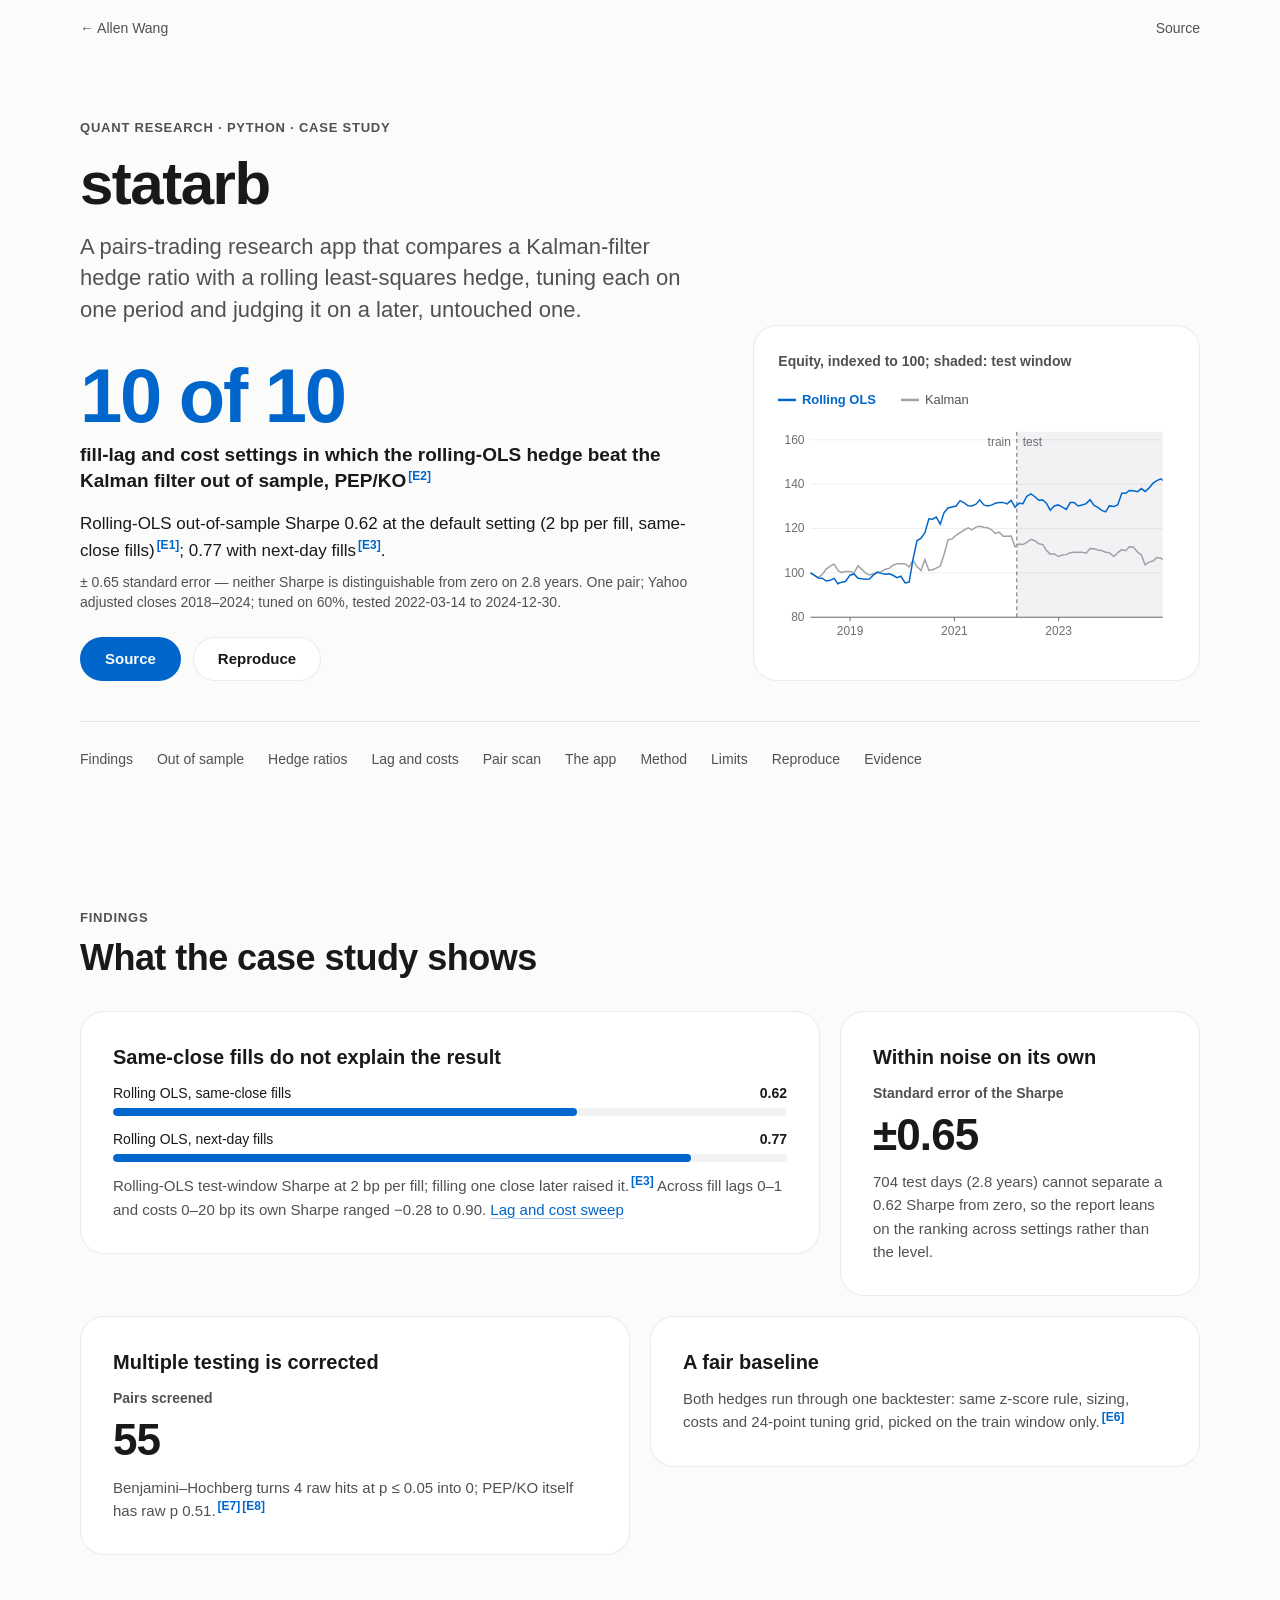
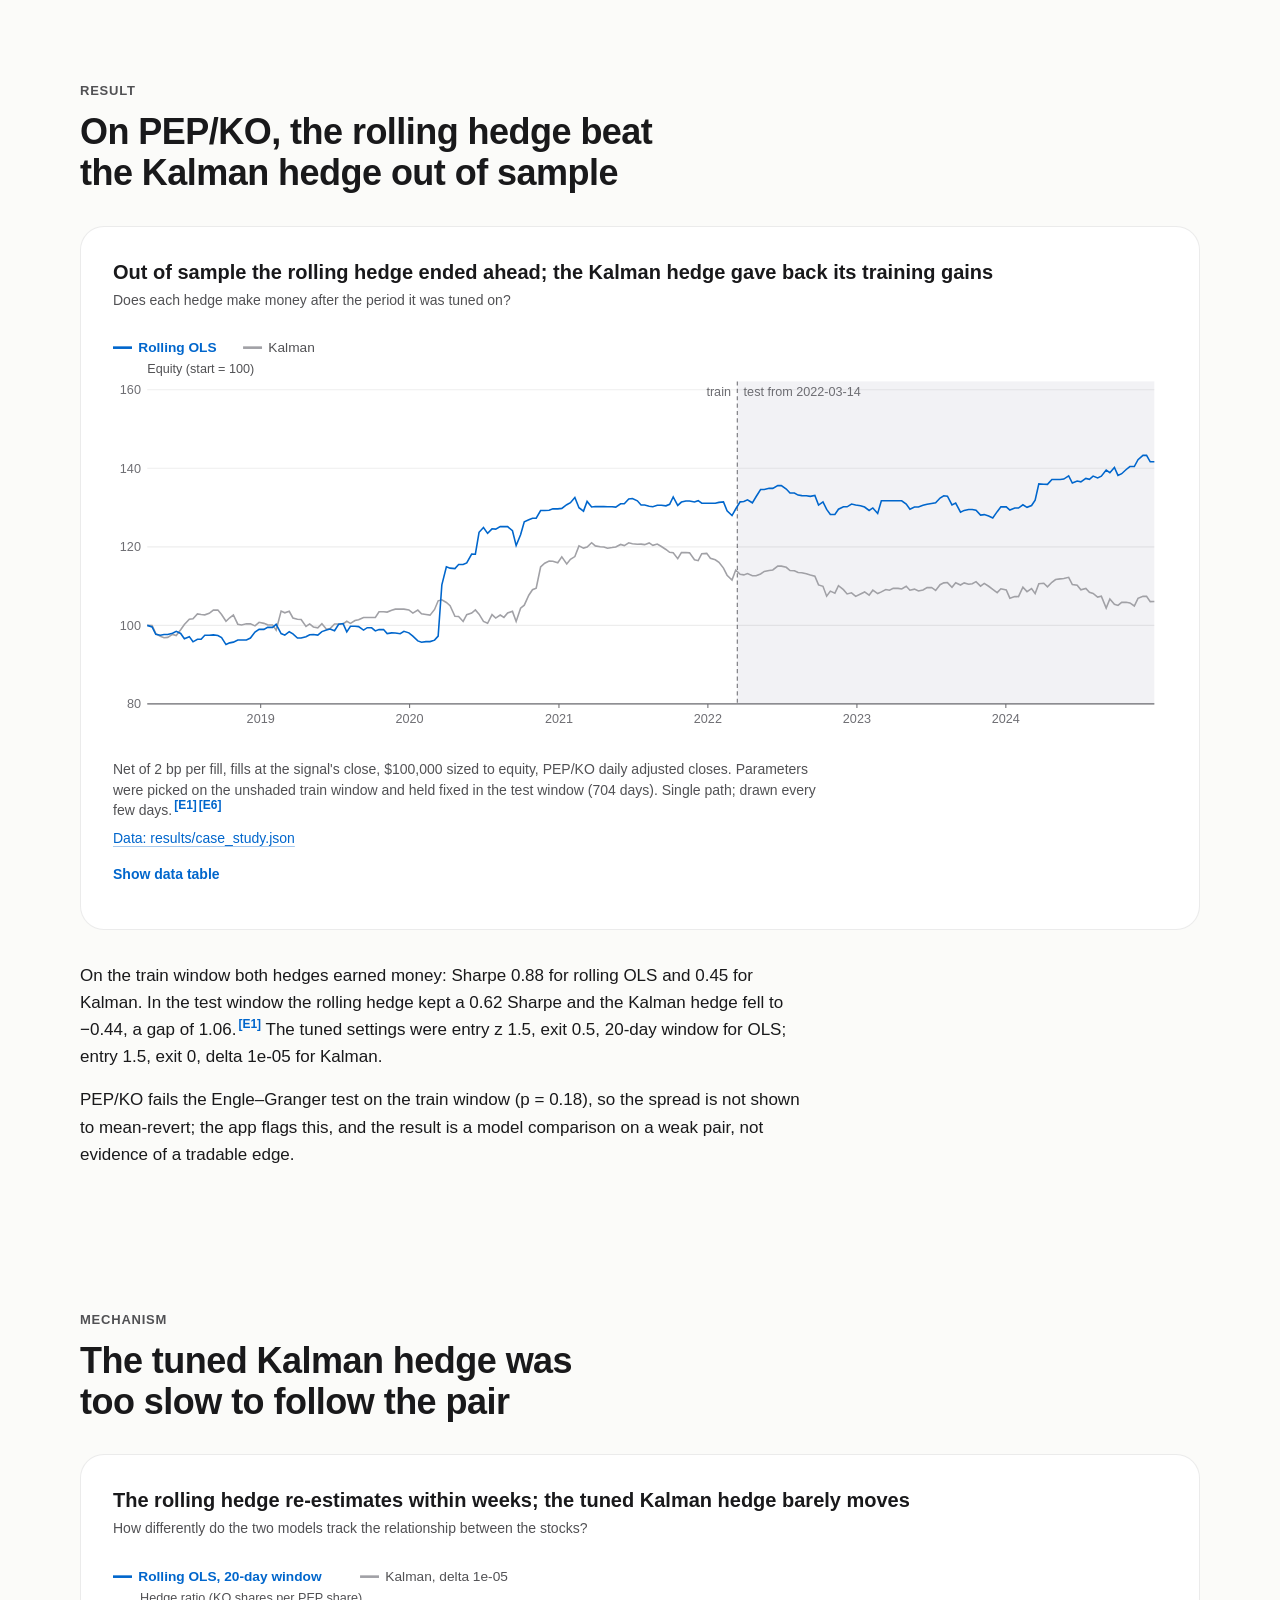
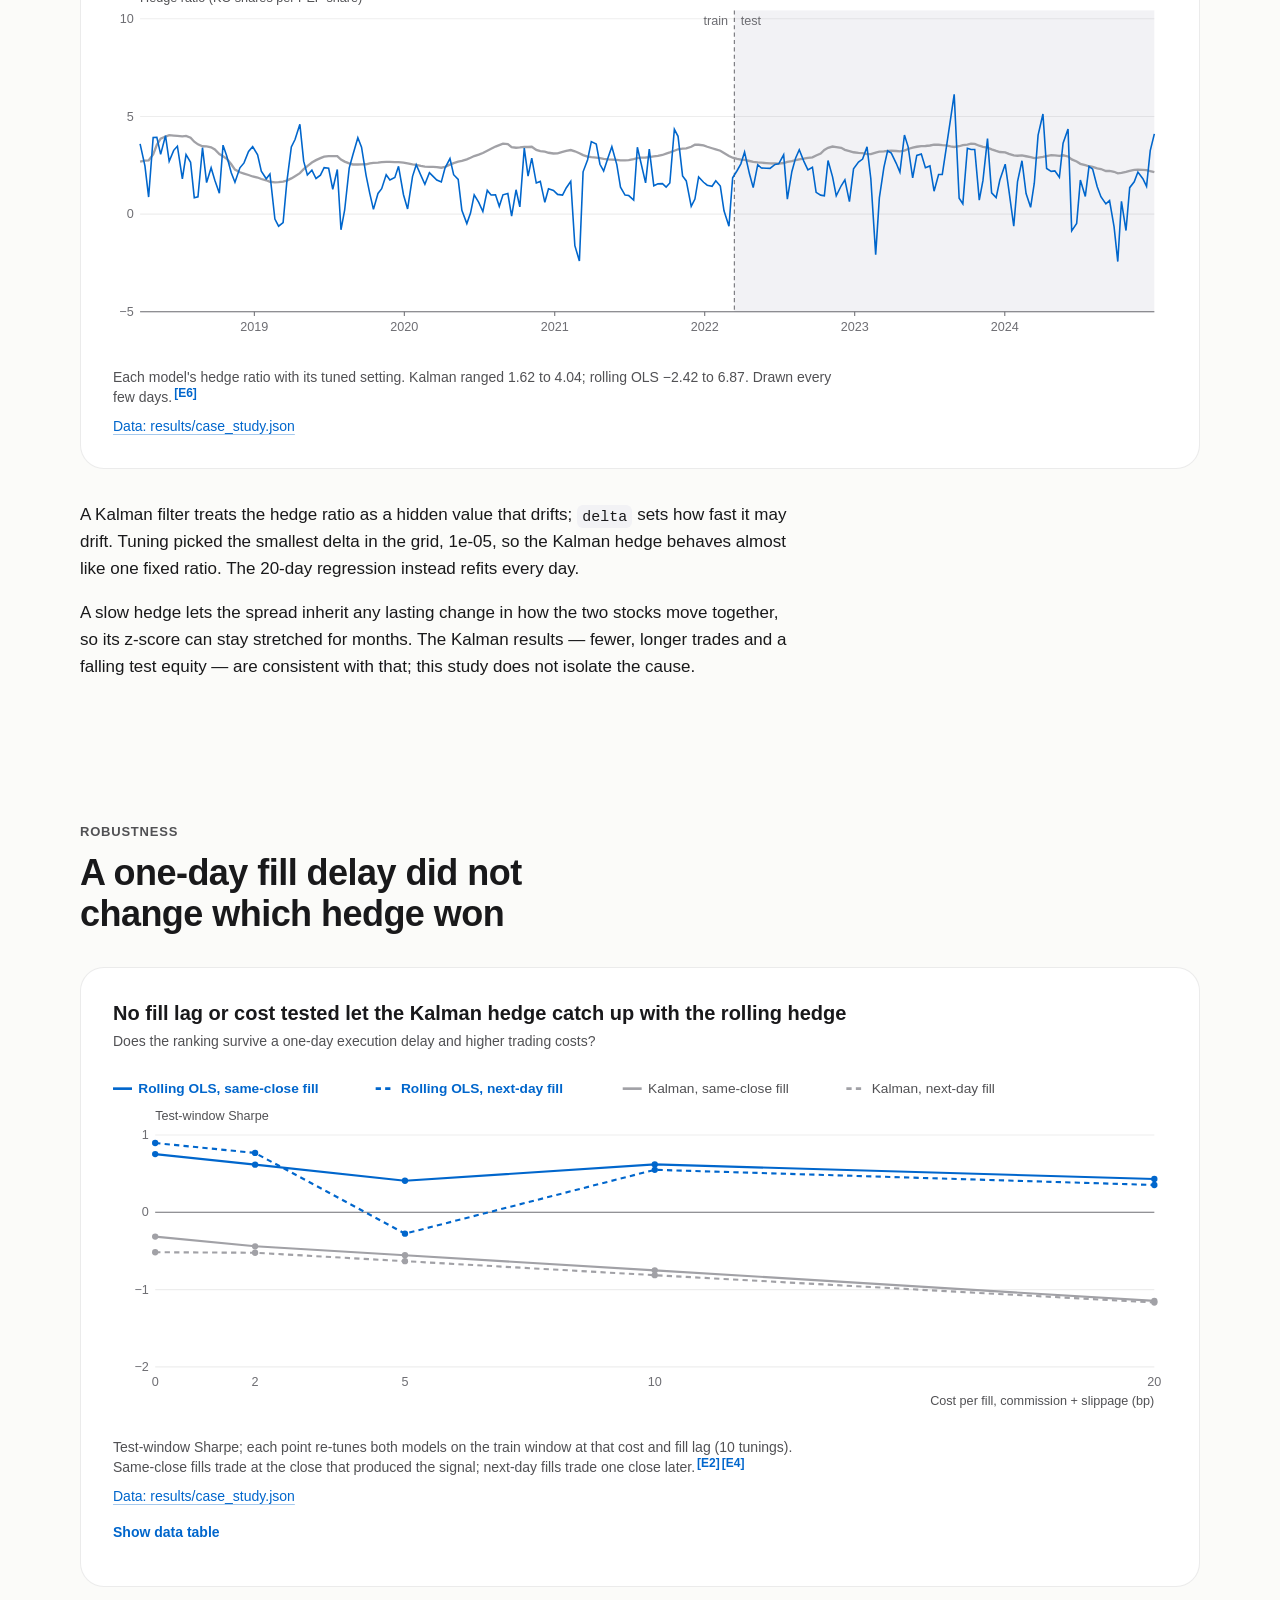
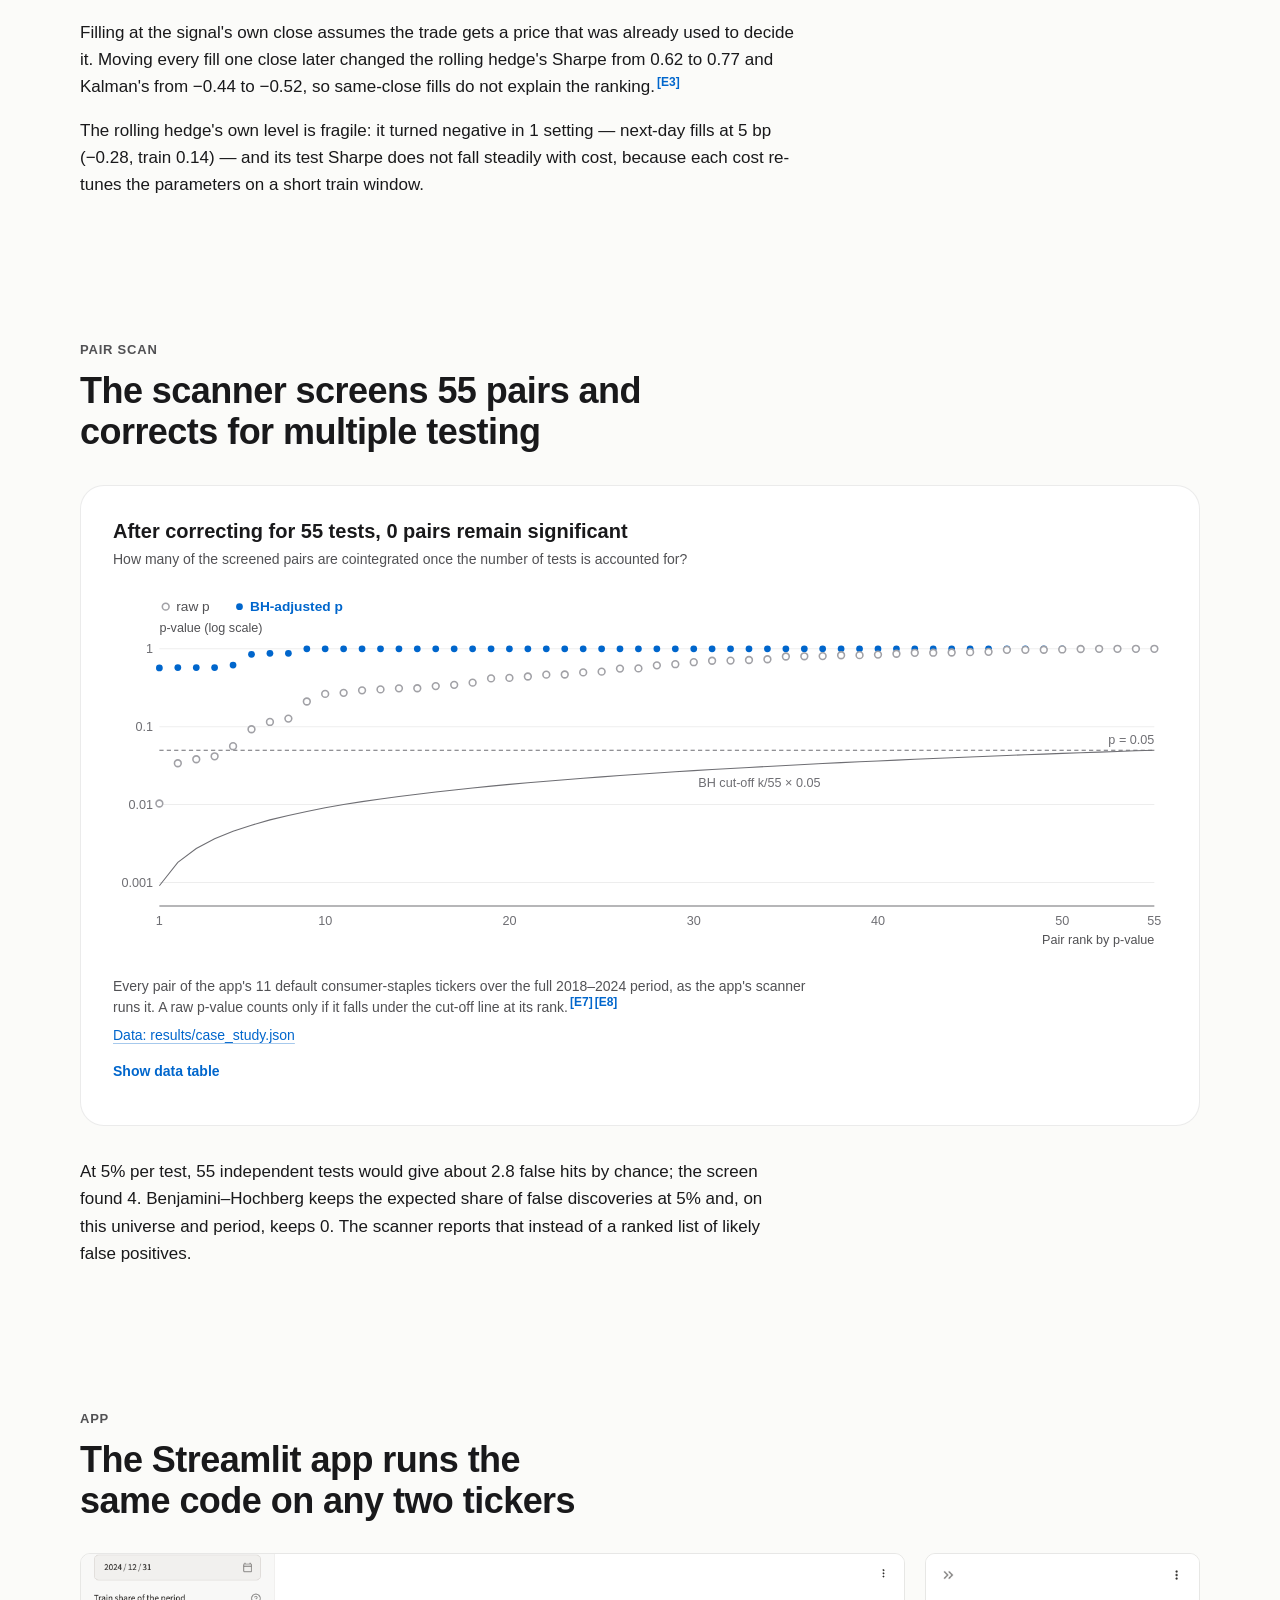
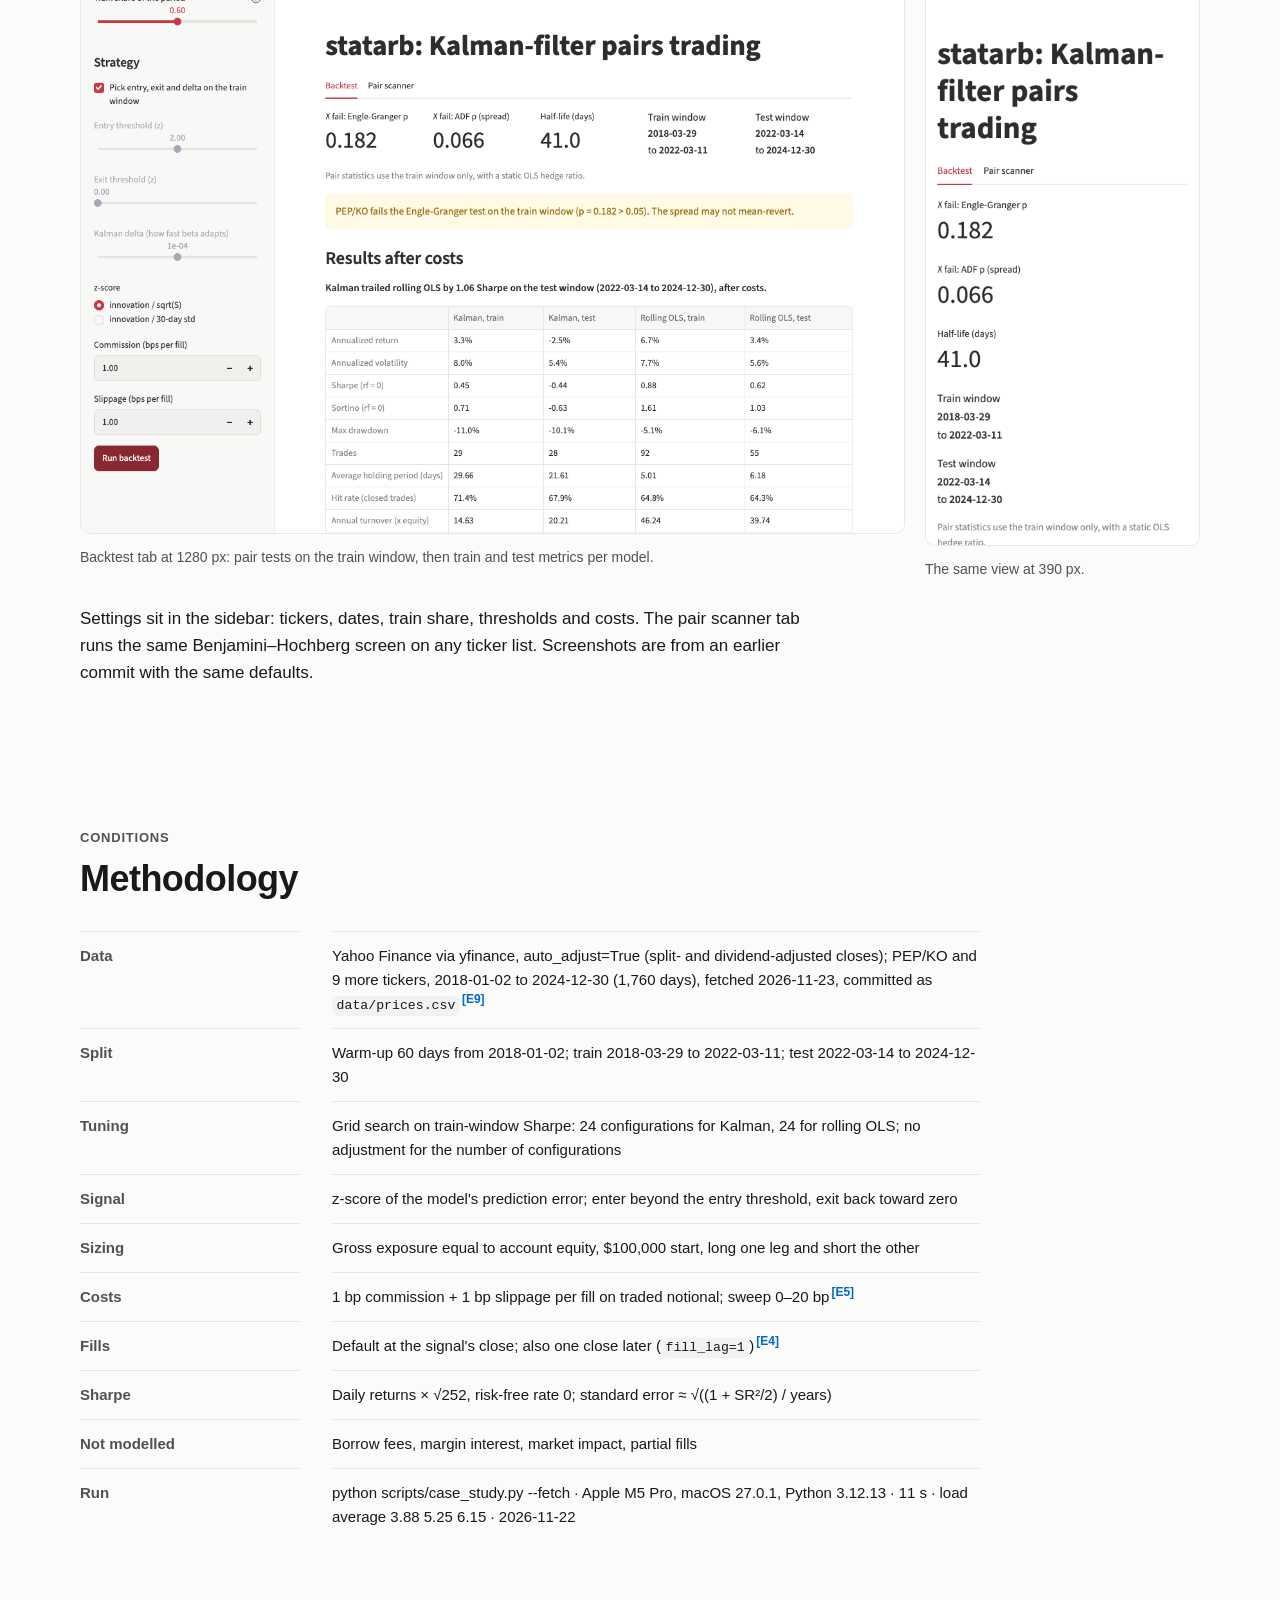
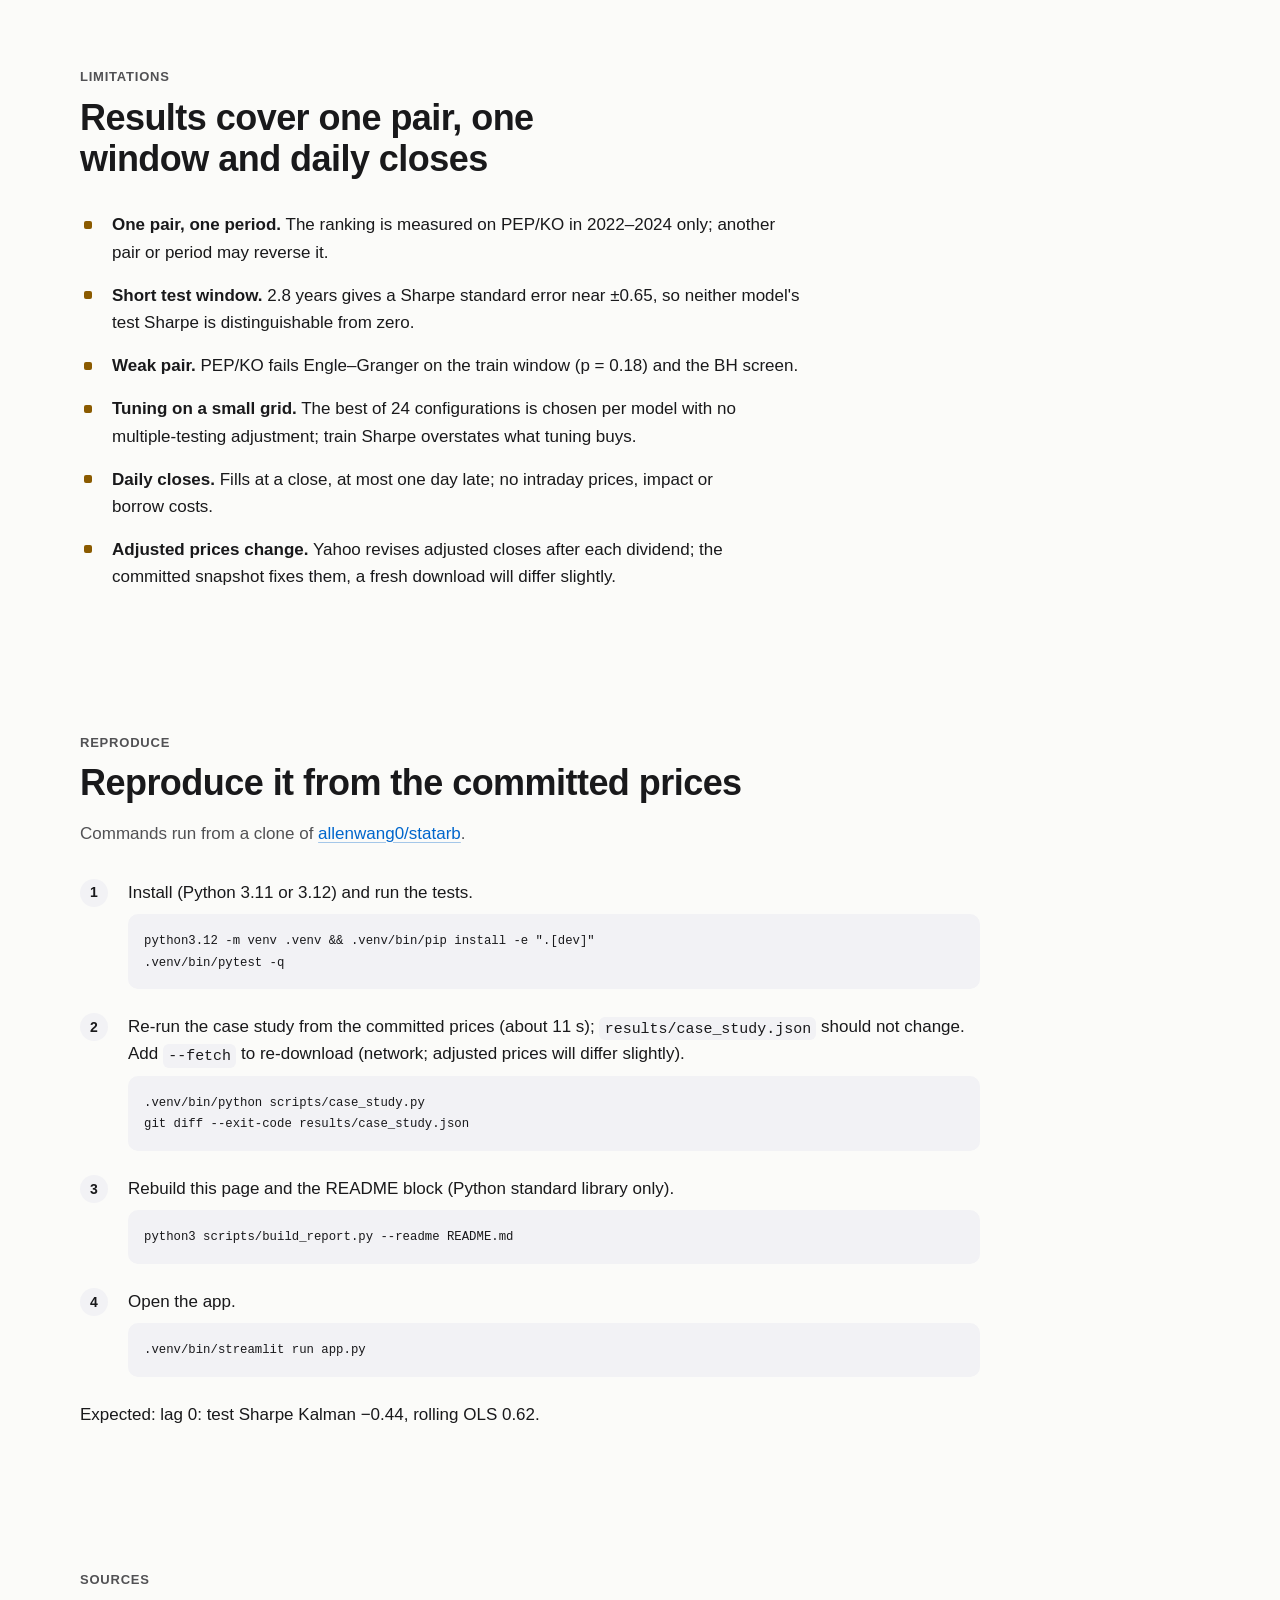
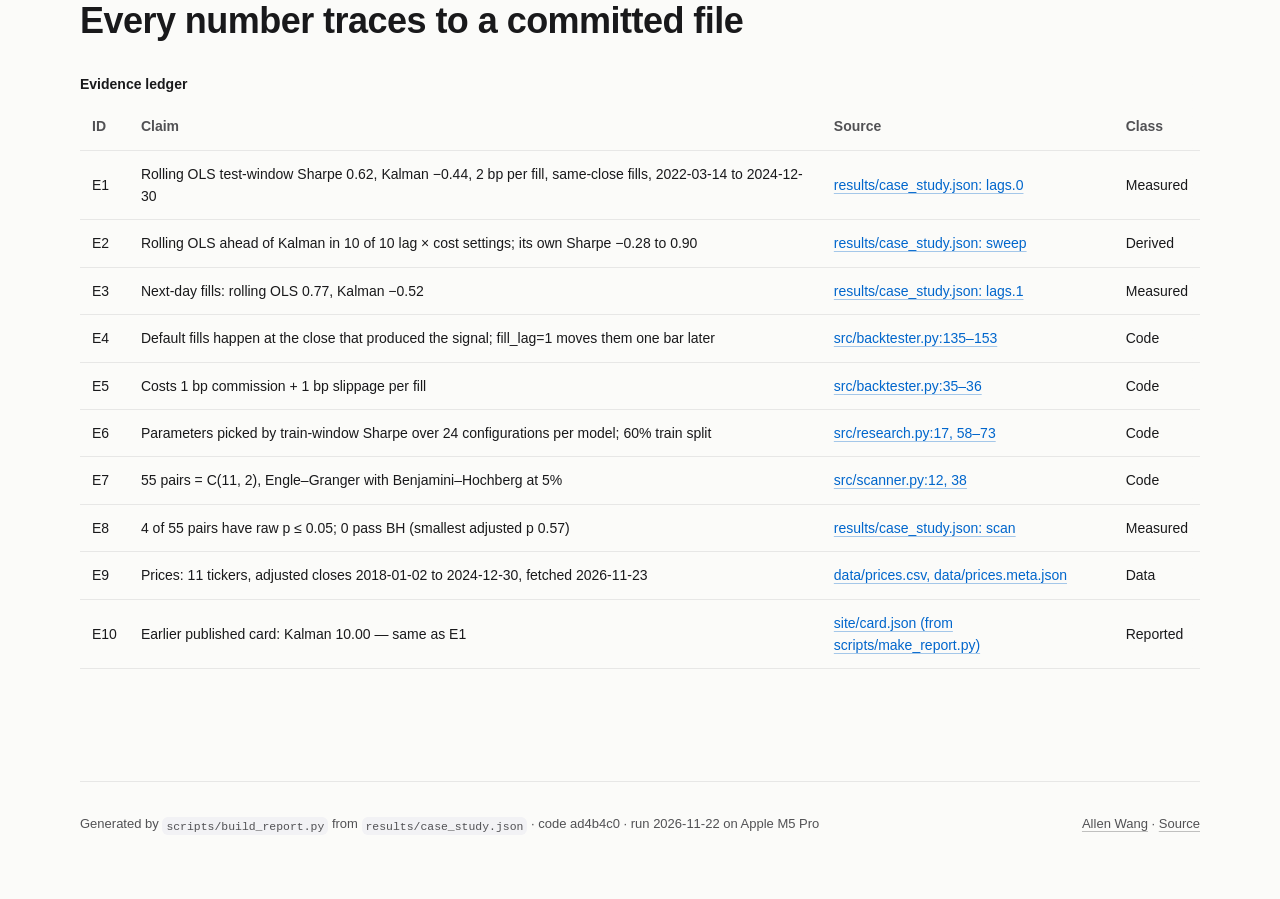
==== commit 085fddd3: "fix(report): hero on the 10-of-10 comparison; card from case_study.json The hero is now the count of" ====
--- a/docs/index.html
+++ b/docs/index.html
@@ -292,9 +292,9 @@
 <a class="skip" href="#main">Skip to content</a>
 <header class="wrap"><nav class="report-header" aria-label="Site"><a href="https://allenwang0.github.io/">← Allen Wang</a><span><a href="https://github.com/allenwang0/statarb">Source</a></span></nav></header>
 <main id="main">
-<section class="hero wrap" aria-labelledby="title"><div class="hero-grid"><div><p class="eyebrow">Quant research · Python · Case study</p><h1 class="hero-title" id="title">statarb</h1><p class="hero-sub">A pairs-trading research app that compares a Kalman-filter hedge ratio with a rolling least-squares hedge, tuning each on one period and judging it on a later, untouched one.</p><p class="hero-metric"><span class="value">0.62</span><span class="label">out-of-sample Sharpe of the rolling-OLS hedge on PEP/KO, after 2 bp costs<a class="ref" href="#evidence-e1" aria-label="Evidence E1">[E1]</a></span></p><p class="hero-support">1.06 above the Kalman filter on the same signals, sizing and costs, and ahead in all 10 fill-lag and cost settings tested<a class="ref" href="#evidence-e2" aria-label="Evidence E2">[E2]</a>. With next-day fills: 0.77<a class="ref" href="#evidence-e3" aria-label="Evidence E3">[E3]</a>.</p><p class="hero-context">One pair; Yahoo adjusted closes 2018–2024; tuned on 60%, tested 2022-03-14 to 2024-12-30 (2.8 years). Sharpe ± 0.65 (one standard error).</p><div class="actions"><a href="https://github.com/allenwang0/statarb" class="btn btn-primary">Source</a><a href="#reproduce" class="btn">Reproduce</a></div></div><div class="hero-figure"><p class="card-label">Equity, indexed to 100; shaded: test window</p><div class="v-d"><svg xmlns="http://www.w3.org/2000/svg" viewBox="0 0 398 260" width="398" height="260" role="img" aria-labelledby="hero-d-title hero-d-desc"><title id="hero-d-title">Out of sample the rolling hedge ended ahead; the Kalman hedge gave back its training gains</title><desc id="hero-d-desc">Equity indexed to 100 at 2018-03-29 for both models, PEP/KO, 2 bp per fill, same-close fills. At the split (2022-03-14): rolling OLS 129.8, Kalman 113.3. At 2024-12-30: 141.7 and 106.1.</desc><rect class="c-band" x="239.6" y="44" width="146.4" height="186"/><path class="c-floor" d="M239.6 44V230"/><text x="233.6" y="58" class="c-tick" text-anchor="end">train</text><text x="245.6" y="58" class="c-tick">test</text><path class="c-grid" d="M32.5 230H386"/><text x="26.5" y="234" class="c-tick" text-anchor="end">80</text><path class="c-grid" d="M32.5 185.5H386"/><text x="26.5" y="189.5" class="c-tick" text-anchor="end">100</text><path class="c-grid" d="M32.5 141H386"/><text x="26.5" y="145" class="c-tick" text-anchor="end">120</text><path class="c-grid" d="M32.5 96.5H386"/><text x="26.5" y="100.5" class="c-tick" text-anchor="end">140</text><path class="c-grid" d="M32.5 52H386"/><text x="26.5" y="56" class="c-tick" text-anchor="end">160</text><path class="c-axis" d="M72.3 230v4"/><text x="72.3" y="248" class="c-tick" text-anchor="middle">2019</text><path class="c-axis" d="M177 230v4"/><text x="177" y="248" class="c-tick" text-anchor="middle">2021</text><path class="c-axis" d="M281.6 230v4"/><text x="281.6" y="248" class="c-tick" text-anchor="middle">2023</text><path class="c-axis" d="M32.5 230H386"/><path class="c-stroke-muted" stroke-width="1.5" d="M32.5 185.5L36.5 188.3L40.4 190.1L44.4 187.2L48.4 181.7L52.3 178.8L56.3 176.8L60.1 183.1L63.7 185.1L67.7 184.1L72.2 184.1L76.3 185.5L80.3 178.4L84.2 182L88.2 186.1L91.8 187.5L95.8 186.3L99.8 184.7L103.7 184.3L107.7 181.8L111.6 181L115.4 177.8L119.3 176.3L123.3 176.3L127.6 176.5L131.6 179.5L135.5 172.9L139.5 179.2L143.4 183.3L147.4 172L151.4 183L155 182.4L158.8 180.8L162.8 178.7L166.7 166.8L170.6 152.4L174.6 151.4L178.7 147.8L182.7 145.1L186.8 142.5L190.8 140.4L194.6 142.4L198.6 139.6L202.5 138.7L206.5 139.8L210.1 140.2L214.1 142L218 145.9L221.9 144.6L225.9 148.8L229.9 148.8L233.9 148.6L237.9 159.4L241.8 156.6L245.8 157.1L249.6 154.9L253.8 151.9L257.8 153.3L261.7 156.3L265.7 157.1L269.3 162.9L273.1 166.7L277.1 166.3L281.2 169.1L285.3 167.6L289.3 167.2L293.2 165.2L297.2 164.8L301.1 164.9L305.1 164.9L309.2 165.7L313.1 161L317.1 161.3L321 162.5L324.8 163.1L328.8 164.8L332.4 165.2L337 169.1L341 165.1L344.9 162.2L348.9 163.2L352.5 159.2L356.5 159.5L360.9 164.8L364.5 167.4L368.4 177.5L372.4 174.7L376.3 173.6L380.1 170.2L384.1 170.9L386 171.9"/><path class="c-line-accent" stroke-width="1.5" d="M32.5 185.5L36.5 187.7L40.4 190.7L44.4 190.9L48.4 193.7L52.3 193L56.3 191L60.1 196.4L63.7 194.8L67.7 194.2L72.2 187.8L76.3 186.6L80.3 191L84.2 191.5L88.2 191.9L91.8 191.6L95.8 187.5L99.8 184.9L103.7 186L107.7 186.8L111.6 186.5L115.4 187.9L119.3 190.3L123.3 188.9L127.6 195.6L131.6 194.7L135.5 171.7L139.5 153.1L143.4 151L147.4 145.1L151.4 131.3L155 131.6L158.8 129.5L162.8 136.6L166.7 124.8L170.6 120.4L174.6 119.4L178.7 118.4L182.7 113L186.8 115.2L190.8 118.2L194.6 118.3L198.6 116.6L202.5 112.2L206.5 117.3L210.1 118.4L214.1 117.5L218 115.6L221.9 115L225.9 114.8L229.9 116.3L233.9 112.7L237.9 119.6L241.8 115.6L245.8 116.1L249.6 108.6L253.8 106.3L257.8 109.1L261.7 112.6L265.7 112.4L269.3 115.5L273.1 122.6L277.1 118.3L281.2 117.3L285.3 119.6L289.3 121.8L293.2 114.9L297.2 114.9L301.1 118.4L305.1 117.4L309.2 116L313.1 112.1L317.1 117.9L321 119.8L324.8 122.8L328.8 124.3L332.4 118.3L337 119L341 117.2L344.9 105.7L348.9 105.6L352.5 102.8L356.5 103L360.9 104L364.5 100.9L368.4 103.8L372.4 100.2L376.3 95.5L380.1 93L384.1 91.1L386 92.8"/><path class="c-stroke-accent" stroke-width="2.5" d="M0 12H18"/><text x="24" y="16" class="c-label c-hi">Rolling OLS</text><path class="c-stroke-muted" stroke-width="2.5" d="M123.4 12H141.4"/><text x="147.4" y="16" class="c-label">Kalman</text><text x="32.5" y="36" class="c-title">Equity (start = 100)</text></svg></div><div class="v-t"><svg xmlns="http://www.w3.org/2000/svg" viewBox="0 0 640 300" width="640" height="300" role="img" aria-labelledby="hero-t-title hero-t-desc"><title id="hero-t-title">Out of sample the rolling hedge ended ahead; the Kalman hedge gave back its training gains</title><desc id="hero-t-desc">Equity indexed to 100 at 2018-03-29 for both models, PEP/KO, 2 bp per fill, same-close fills. At the split (2022-03-14): rolling OLS 129.8, Kalman 113.3. At 2024-12-30: 141.7 and 106.1.</desc><rect class="c-band" x="381.4" y="44" width="246.6" height="226"/><path class="c-floor" d="M381.4 44V270"/><text x="375.4" y="58" class="c-tick" text-anchor="end">train</text><text x="387.4" y="58" class="c-tick">test</text><path class="c-grid" d="M32.5 270H628"/><text x="26.5" y="274" class="c-tick" text-anchor="end">80</text><path class="c-grid" d="M32.5 215.5H628"/><text x="26.5" y="219.5" class="c-tick" text-anchor="end">100</text><path class="c-grid" d="M32.5 161H628"/><text x="26.5" y="165" class="c-tick" text-anchor="end">120</text><path class="c-grid" d="M32.5 106.5H628"/><text x="26.5" y="110.5" class="c-tick" text-anchor="end">140</text><path class="c-grid" d="M32.5 52H628"/><text x="26.5" y="56" class="c-tick" text-anchor="end">160</text><path class="c-axis" d="M99.6 270v4"/><text x="99.6" y="288" class="c-tick" text-anchor="middle">2019</text><path class="c-axis" d="M187.6 270v4"/><text x="187.6" y="288" class="c-tick" text-anchor="middle">2020</text><path class="c-axis" d="M276 270v4"/><text x="276" y="288" class="c-tick" text-anchor="middle">2021</text><path class="c-axis" d="M364 270v4"/><text x="364" y="288" class="c-tick" text-anchor="middle">2022</text><path class="c-axis" d="M452.1 270v4"/><text x="452.1" y="288" class="c-tick" text-anchor="middle">2023</text><path class="c-axis" d="M540.2 270v4"/><text x="540.2" y="288" class="c-tick" text-anchor="middle">2024</text><path class="c-axis" d="M32.5 270H628"/><path class="c-stroke-muted" stroke-width="1.5" d="M32.5 215.5L36.8 217.3L40.5 223.3L44.1 222.2L47.9 222.6L52 219.1L55.7 213.1L59.5 210.9L63.1 207L67.2 208.8L71.1 204.9L74.7 205.9L78.3 212.2L82.4 209.5L86.1 214.7L89.7 213.3L94.3 214.6L98.1 214.5L102 216.2L106.3 215.5L109.9 218.8L113.8 206.8L117.9 207.4L121.5 211.1L125.1 217.4L129 214.8L133.1 218L137 215.3L140.6 217.8L144.9 214.5L148.6 214.6L152.2 214.2L155.8 213.2L160.1 210L163.8 210L167.4 210L171 206L174.6 206.3L178.7 204.2L182.6 204.2L186.4 204.3L190.8 206.7L194.6 207.4L198.3 207.2L202.6 204.5L206.2 198.8L209.8 204.9L214.2 210.1L217.8 210L221.4 208.1L225.3 201.4L229.4 208.3L233.2 214L236.9 208L240.5 209L244.6 209.6L248.4 205.8L252.1 207.1L255.7 202L259.8 191.3L263.4 179.2L267 173.5L270.9 171.9L275.2 172L279.1 171.6L283.4 169L287.3 158.3L290.9 162.6L294.5 161L298.9 159.6L302.5 161.1L306.1 162.4L309.7 161.1L314.1 160.6L317.7 158.2L321.6 159.2L325.7 159.5L329.3 158.3L332.9 158.5L336.8 161.3L340.9 163.3L344.5 165.7L348.1 165.6L351.7 164.1L356.1 170L359.7 165.1L363.5 165.3L367.2 170.8L371.5 171.1L375.1 177.3L379 182L383.1 180L386.7 179.9L390.6 182.2L394.2 182.5L398.3 178.1L402.2 177L406 174.4L410.4 175.2L414 176.3L417.6 179L421.2 179.2L425.6 179.7L429.2 188.4L432.8 196.6L436.4 191.7L440.5 190.5L444.4 192.7L448 194.5L452.6 194.7L456.4 192.3L460.1 192.3L464.4 193.4L468 190.8L471.6 190.7L476 189.8L479.6 186.6L483.2 191.1L486.8 190.9L491.2 190.9L495 189.3L498.9 190.3L503 186.5L506.6 185.9L510.2 186.1L514.1 188.5L518.2 186.9L521.8 183.9L525.5 186.8L529.1 186.6L533.4 190.2L537 192L541.1 193.8L545.5 195.5L549.1 193.3L553 191L557.1 191.6L560.7 187.1L564.5 187.1L568.2 183.7L572.3 183.2L576.1 178.9L579.7 187.9L584.1 190.4L587.9 189.4L591.6 192.4L595.2 197.6L599.5 203.5L603.1 198.3L606.8 201.6L610.4 198.1L614.5 200.5L618.1 196.7L622 195.3L625.6 199L628 198.9"/><path class="c-line-accent" stroke-width="1.5" d="M32.5 215.5L36.8 218.7L40.5 221.8L44.1 221.8L47.9 221L52 220.6L55.7 223.3L59.5 226.9L63.1 225.2L67.2 222.4L71.1 222.1L74.7 222.5L78.3 229.3L82.4 227.7L86.1 225.6L89.7 225.6L94.3 224.3L98.1 218.3L102 218.3L106.3 216.9L109.9 214.8L113.8 222.3L117.9 218L121.5 224.2L125.1 224.3L129 221.8L133.1 223L137 218.6L140.6 218L144.9 218.4L148.6 220.9L152.2 219.4L155.8 215.4L160.1 219L163.8 217.1L167.4 219.4L171 218.4L174.6 221.5L178.7 221.4L182.6 221.5L186.4 220.1L190.8 223L194.6 227.2L198.3 226.8L202.6 225.8L206.2 198.6L209.8 174.8L214.2 176.5L217.8 173.2L221.4 172.1L225.3 166L229.4 151L233.2 151.2L236.9 148.5L240.5 147L244.6 147L248.4 149.8L252.1 155.6L255.7 143.6L259.8 141.1L263.4 140L267 135.7L270.9 134.6L275.2 134.7L279.1 133.3L283.4 130.3L287.3 133.7L290.9 138.7L294.5 129.5L298.9 133.1L302.5 133.1L306.1 133.2L309.7 133.4L314.1 131.1L317.7 127.8L321.6 129L325.7 131.9L329.3 132.8L332.9 132.1L336.8 132.1L340.9 132.5L344.5 127.4L348.1 129.8L351.7 129.2L356.1 129.8L359.7 130.7L363.5 130.7L367.2 130.7L371.5 130.3L375.1 133.1L379 130.5L383.1 129.8L386.7 129.7L390.6 130.5L394.2 121.2L398.3 121.3L402.2 120.4L406 118.5L410.4 120.9L414 122.2L417.6 125.3L421.2 125.4L425.6 126L429.2 133.2L432.8 137.2L436.4 138.5L440.5 139.1L444.4 133.2L448 133.3L452.6 134.2L456.4 132.6L460.1 133.9L464.4 137.8L468 129L471.6 129L476 129L479.6 129.1L483.2 134.7L486.8 133.4L491.2 132.1L495 130.5L498.9 130.4L503 125.5L506.6 126.9L510.2 130.5L514.1 137.6L518.2 135L521.8 133.5L525.5 139L529.1 139.6L533.4 141L537 133.2L541.1 132.1L545.5 134.1L549.1 134.9L553 132.3L557.1 128.6L560.7 118L564.5 117.6L568.2 114.2L572.3 114.2L576.1 107.1L579.7 117.6L584.1 115.4L587.9 113.6L591.6 111.9L595.2 112L599.5 107.8L603.1 107.7L606.8 113.7L610.4 108.2L614.5 105.3L618.1 102.3L622 97.5L625.6 102L628 102"/><path class="c-stroke-accent" stroke-width="2.5" d="M0 12H18"/><text x="24" y="16" class="c-label c-hi">Rolling OLS</text><path class="c-stroke-muted" stroke-width="2.5" d="M123.4 12H141.4"/><text x="147.4" y="16" class="c-label">Kalman</text><text x="32.5" y="36" class="c-title">Equity (start = 100)</text></svg></div><div class="v-p"><svg xmlns="http://www.w3.org/2000/svg" viewBox="0 0 280 240" width="280" height="240" role="img" aria-labelledby="hero-p-title hero-p-desc"><title id="hero-p-title">Out of sample the rolling hedge ended ahead; the Kalman hedge gave back its training gains</title><desc id="hero-p-desc">Equity indexed to 100 at 2018-03-29 for both models, PEP/KO, 2 bp per fill, same-close fills. At the split (2022-03-14): rolling OLS 129.8, Kalman 113.3. At 2024-12-30: 141.7 and 106.1.</desc><rect class="c-band" x="170.5" y="44" width="97.5" height="166"/><path class="c-floor" d="M170.5 44V210"/><text x="164.5" y="58" class="c-tick" text-anchor="end">train</text><text x="176.5" y="58" class="c-tick">test</text><path class="c-grid" d="M32.5 210H268"/><text x="26.5" y="214" class="c-tick" text-anchor="end">80</text><path class="c-grid" d="M32.5 170.5H268"/><text x="26.5" y="174.5" class="c-tick" text-anchor="end">100</text><path class="c-grid" d="M32.5 131H268"/><text x="26.5" y="135" class="c-tick" text-anchor="end">120</text><path class="c-grid" d="M32.5 91.5H268"/><text x="26.5" y="95.5" class="c-tick" text-anchor="end">140</text><path class="c-grid" d="M32.5 52H268"/><text x="26.5" y="56" class="c-tick" text-anchor="end">160</text><path class="c-axis" d="M59 210v4"/><text x="59" y="228" class="c-tick" text-anchor="middle">2019</text><path class="c-axis" d="M128.8 210v4"/><text x="128.8" y="228" class="c-tick" text-anchor="middle">2021</text><path class="c-axis" d="M198.4 210v4"/><text x="198.4" y="228" class="c-tick" text-anchor="middle">2023</text><path class="c-axis" d="M32.5 210H268"/><path class="c-stroke-muted" stroke-width="1.5" d="M32.5 170.5L36.5 176.8L40.5 170.5L44.5 164.3L48.5 162.8L52.4 165.5L56.5 169.7L60.6 170.2L64.9 163.7L68.7 167.6L72.7 170.4L77 169.8L80.7 169.3L84.7 166.5L88.6 163.8L92.6 162.3L97 165.1L101 150.8L105 166L109 158.5L113 166.2L116.8 164.3L120.8 160.7L124.7 141.1L129.1 138L133.2 129.5L137.1 130.8L141.1 132.1L145.1 129L149.1 129.7L153.1 130.4L156.8 136.2L160.8 140L164.8 138.1L169.1 147.4L172.9 144.4L176.9 143.3L181.3 140.7L185.2 144.6L189.2 149.1L192.9 153.6L196.9 154.5L201.3 155.4L205.3 151.9L209.3 149.6L213.3 152.3L217.4 150.9L221.3 149.3L225.3 150L229.3 150.9L233.5 153L237.5 151.3L241.5 149.5L245.5 147.9L249.6 147.8L253.6 153.7L257.6 157.2L261.5 159.9L265.5 155.9L268 158.5"/><path class="c-line-accent" stroke-width="1.5" d="M32.5 170.5L36.5 175.1L40.5 176.9L44.5 177.5L48.5 176.8L52.4 179.3L56.5 176.8L60.6 171.5L64.9 175.6L68.7 176.8L72.7 174.9L77 172.6L80.7 171L84.7 171.7L88.6 174.6L92.6 173.5L97 179.4L101 168.5L105 141.5L109 134.6L113 121.9L116.8 120.8L120.8 118.4L124.7 112.7L129.1 110.2L133.2 111.5L137.1 110.7L141.1 110.8L145.1 106.9L149.1 109.9L153.1 110.1L156.8 109.5L160.8 106.7L164.8 109L169.1 113.1L172.9 107.4L176.9 102.2L181.3 100.2L185.2 105.8L189.2 108.9L192.9 114.7L196.9 110.4L201.3 112.7L205.3 107.8L209.3 107.9L213.3 111L217.4 106.4L221.3 108.9L225.3 112.2L229.3 115.5L233.5 110.7L237.5 109.8L241.5 99.5L245.5 97.1L249.6 96.6L253.6 95.4L257.6 93.7L261.5 90.6L265.5 85L268 88.2"/><path class="c-stroke-accent" stroke-width="2.5" d="M0 12H18"/><text x="24" y="16" class="c-label c-hi">Rolling OLS</text><path class="c-stroke-muted" stroke-width="2.5" d="M123.4 12H141.4"/><text x="147.4" y="16" class="c-label">Kalman</text><text x="32.5" y="36" class="c-title">Equity (start = 100)</text></svg></div></div></div></section><nav class="toc wrap" aria-label="Contents"><ol><li><a href="#findings">Findings</a></li><li><a href="#backtest">Out of sample</a></li><li><a href="#mechanism">Hedge ratios</a></li><li><a href="#robustness">Lag and costs</a></li><li><a href="#scan">Pair scan</a></li><li><a href="#app">The app</a></li><li><a href="#methodology">Method</a></li><li><a href="#limitations">Limits</a></li><li><a href="#reproduce">Reproduce</a></li><li><a href="#evidence">Evidence</a></li></ol></nav><section class="section wrap" aria-labelledby="findings"><div class="section-head"><p class="eyebrow">Findings</p><h2 id="findings">What the case study shows<a class="anchor" href="#findings" aria-label="Link to this section">#</a></h2></div><div class="bento"><div class="card span-8" style="--p:1"><h3 class="card-heading">The comparison held under every lag and cost tested</h3><div class="cmp"><div class="cmp-row"><div class="cmp-head"><span>Rolling OLS, same-close fills</span><b>0.62</b></div><div class="cmp-track" aria-hidden="true"><span class="cmp-fill is-accent" style="width:68.8%"></span></div></div><div class="cmp-row"><div class="cmp-head"><span>Rolling OLS, next-day fills</span><b>0.77</b></div><div class="cmp-track" aria-hidden="true"><span class="cmp-fill is-accent" style="width:85.7%"></span></div></div></div><p>Test-window Sharpe at 2 bp per fill. Across fill lags 0–1 and costs 0–20 bp, rolling OLS beat Kalman 10 of 10 times<a class="ref" href="#evidence-e2" aria-label="Evidence E2">[E2]</a>; its own Sharpe ranged −0.28 to 0.90. <a href="#robustness">Lag and cost sweep</a></p></div><div class="card span-4" style="--p:2"><h3 class="card-heading">Within noise on its own</h3><dl class="metric"><dt>Standard error of the Sharpe</dt><dd>±0.65</dd></dl><p>704 test days (2.8 years) cannot separate a 0.62 Sharpe from zero, so the report leans on the ranking across settings rather than the level.</p></div><div class="card span-6" style="--p:3"><h3 class="card-heading">Multiple testing is corrected</h3><dl class="metric"><dt>Pairs screened</dt><dd>55</dd></dl><p>Benjamini–Hochberg turns 4 raw hits at p ≤ 0.05 into 0; PEP/KO itself has raw p 0.51.<a class="ref" href="#evidence-e7" aria-label="Evidence E7">[E7]</a><a class="ref" href="#evidence-e8" aria-label="Evidence E8">[E8]</a></p></div><div class="card span-6" style="--p:4"><h3 class="card-heading">A fair baseline</h3><p>Both hedges run through one backtester: same z-score rule, sizing, costs and 24-point tuning grid, picked on the train window only.<a class="ref" href="#evidence-e6" aria-label="Evidence E6">[E6]</a></p></div></div></section><section class="section wrap" aria-labelledby="backtest"><div class="section-head"><p class="eyebrow">Result</p><h2 id="backtest">On PEP/KO, the rolling hedge beat the Kalman hedge out of sample<a class="anchor" href="#backtest" aria-label="Link to this section">#</a></h2></div><figure class="figure" id="fig-equity" aria-labelledby="fig-equity-t"><h3 class="fig-takeaway" id="fig-equity-t">Out of sample the rolling hedge ended ahead; the Kalman hedge gave back its training gains</h3><p class="fig-question">Does each hedge make money after the period it was tuned on?</p><div class="fig-chart"><div class="v-d"><svg xmlns="http://www.w3.org/2000/svg" viewBox="0 0 1000 380" width="1000" height="380" role="img" aria-labelledby="eq-d-title eq-d-desc"><title id="eq-d-title">Out of sample the rolling hedge ended ahead; the Kalman hedge gave back its training gains</title><desc id="eq-d-desc">Equity indexed to 100 at 2018-03-29 for both models, PEP/KO, 2 bp per fill, same-close fills. At the split (2022-03-14): rolling OLS 129.8, Kalman 113.3. At 2024-12-30: 141.7 and 106.1.</desc><rect class="c-band" x="592.3" y="44" width="395.7" height="306"/><path class="c-floor" d="M592.3 44V350"/><text x="586.3" y="58" class="c-tick" text-anchor="end">train</text><text x="598.3" y="58" class="c-tick">test from 2022-03-14</text><path class="c-grid" d="M32.5 350H988"/><text x="26.5" y="354" class="c-tick" text-anchor="end">80</text><path class="c-grid" d="M32.5 275.5H988"/><text x="26.5" y="279.5" class="c-tick" text-anchor="end">100</text><path class="c-grid" d="M32.5 201H988"/><text x="26.5" y="205" class="c-tick" text-anchor="end">120</text><path class="c-grid" d="M32.5 126.5H988"/><text x="26.5" y="130.5" class="c-tick" text-anchor="end">140</text><path class="c-grid" d="M32.5 52H988"/><text x="26.5" y="56" class="c-tick" text-anchor="end">160</text><path class="c-axis" d="M140.1 350v4"/><text x="140.1" y="368" class="c-tick" text-anchor="middle">2019</text><path class="c-axis" d="M281.4 350v4"/><text x="281.4" y="368" class="c-tick" text-anchor="middle">2020</text><path class="c-axis" d="M423.1 350v4"/><text x="423.1" y="368" class="c-tick" text-anchor="middle">2021</text><path class="c-axis" d="M564.4 350v4"/><text x="564.4" y="368" class="c-tick" text-anchor="middle">2022</text><path class="c-axis" d="M705.8 350v4"/><text x="705.8" y="368" class="c-tick" text-anchor="middle">2023</text><path class="c-axis" d="M847.1 350v4"/><text x="847.1" y="368" class="c-tick" text-anchor="middle">2024</text><path class="c-axis" d="M32.5 350H988"/><path class="c-stroke-muted" stroke-width="1.5" d="M32.5 275.5L37.1 275.7L40.6 283.3L44.9 285.9L48.4 287.3L51.9 286.9L56.5 284.1L60 285.2L64.2 279.7L67.7 274.7L72.4 269.6L75.9 269.2L80.1 264.6L83.6 265.1L87.1 265.5L91.3 264.1L95.2 261L99.5 261L103 265.2L107.2 271.6L110.7 268.3L114.2 265.6L118.4 274.4L121.9 275.2L126.6 273.9L130.4 274.1L134.7 276L138.6 272.6L143.2 273.6L146.7 275L151.4 275.2L154.8 280.1L159.5 261.9L163 263.6L167.2 262.1L170.7 268.5L175 269.7L178.5 270L183.1 276.5L186.6 274.1L190.1 277L194.3 277.8L198.2 273.9L202.5 279.1L205.9 278.6L210.2 274.2L214.1 274.2L218.3 274.2L221.8 271.6L225.3 273.6L229.6 270.9L233 270.2L237.7 268L241.2 268L245.4 268L248.9 268L252.4 262.6L256.7 262.5L260.1 262.9L264.4 261.2L267.9 260.1L272.5 260.1L276 260.1L280.7 260.9L284.5 263.9L289.2 261L292.7 264.5L296.9 265.2L300.8 265.8L305.1 260.4L308.5 252.2L312 251.2L316.3 253.8L319.8 256.8L324.4 266.9L327.9 267L332.2 271.8L335.6 265.3L340.3 263.8L343.8 260.8L347.3 264.9L351.5 271.8L355.4 273.5L359.6 265.3L363.1 268.6L367.4 265.7L370.9 267.9L374.4 263.7L379 262.2L382.5 271.8L386.7 259.2L390.2 256.3L394.5 246.9L398 241.7L401.5 240.3L405.7 220.1L409.6 216.5L413.8 214.4L417.3 214.6L422 216.1L425.8 210.5L430.5 217.3L434 212.8L438.2 210.2L442.1 200.1L446.4 202.2L449.8 201.2L454.1 197.1L457.6 200.1L462.2 200.9L465.7 201.2L469.2 202.3L473.5 201.7L477 201.1L481.6 198.7L485.1 199.8L489.3 197.1L492.8 198L497.5 198.5L501 198.4L504.4 198.9L508.7 197.3L512.2 199.6L516.4 198.3L520.3 200.7L524.6 203.5L528.1 206.2L531.5 206.6L535.8 212.2L539.3 206.5L543.5 206.4L547 206.7L551.7 213.3L555.2 214.1L558.6 207.5L563.3 207.2L566.8 211.8L571.4 213.3L574.9 215.6L579.2 221.2L582.6 227.9L587.3 232.5L590.8 223L595 227L598.5 227.6L602 226.3L606.6 228.4L610.1 228.4L614.4 226.7L617.9 224.3L622.5 223.4L626 222.9L630.7 219.3L634.1 219.3L638.8 220.4L642.3 223.5L646.5 223.6L650 225.3L653.5 225.5L657.8 226.5L661.6 227.7L665.9 228.9L669.4 237.1L673.6 238.4L677.1 247.8L680.6 243L684.9 244.9L688.3 237.8L693 241.6L696.5 245.7L700.7 244.6L704.6 248L709.2 245.7L713.1 243.8L717.4 246.9L720.9 242.1L725.5 245.3L729 243.7L733.2 241.5L736.7 242.1L740.2 240.4L744.9 240.4L748.3 241L752.6 238.4L756.1 242.1L760.4 241.1L764.2 242.9L768.5 241.9L772.4 239.7L776.6 239.5L780.5 242.3L784.7 236.9L788.2 235.2L791.7 234.9L796 239.3L799.5 235L804.1 237.2L807.6 235.2L811.8 236.4L815.3 236L818.8 234L823.1 238.3L826.6 235.7L830.8 238.4L834.7 241.3L838.9 244.4L842.4 240.8L847.5 241.9L850.9 249.7L855.6 248.1L859.1 248.2L863.3 239.3L867.2 243.5L871.5 240.6L874.9 245.4L878.4 236L883.1 235.5L886.6 239L890.8 234.6L894.3 232L898.6 231.4L902.1 231L906.7 229.9L910.2 236.8L914.8 237.5L918.3 241.7L923 240.5L926.4 244.1L929.9 245.2L934.2 248.7L937.7 247.9L942.3 259.1L945.8 250.5L950.1 255.5L953.5 256.6L957 253.7L961.3 253.5L964.8 254.2L969 257.1L972.5 249.9L977.2 247.9L980.6 248L984.1 253L988 252.8"/><path class="c-line-accent" stroke-width="1.5" d="M32.5 275.5L37.1 277L40.6 284L44.9 284.8L48.4 284.2L51.9 284.2L56.5 283L60 281.2L64.2 283.2L67.7 288.2L72.4 286.2L75.9 291.1L80.1 288.7L83.6 288.7L87.1 284.9L91.3 284.9L95.2 284.5L99.5 285.1L103 287.1L107.2 293.7L110.7 292.1L114.2 291.4L118.4 289.3L121.9 289.3L126.6 289.3L130.4 287.5L134.7 281.9L138.6 279.3L143.2 279.3L146.7 277.4L151.4 277.4L154.8 274.5L159.5 283.3L163 284.8L167.2 281.5L170.7 283.5L175 287.5L178.5 287.5L183.1 286.3L186.6 284.4L190.1 284.1L194.3 284.7L198.2 281.4L202.5 279.8L205.9 278.9L210.2 280.6L214.1 274.5L218.3 273.8L221.8 281.7L225.3 276.4L229.6 276.4L233 276.7L237.7 280L241.2 277.7L245.4 277.8L248.9 280.8L252.4 279.5L256.7 279.5L260.1 283.3L264.4 282.6L267.9 282.7L272.5 283.4L276 281.1L280.7 282.6L284.5 285.7L289.2 290.2L292.7 291.5L296.9 290.9L300.8 290.9L305.1 289.5L308.5 285.7L312 237L316.3 219.9L319.8 221.2L324.4 221.6L327.9 217.7L332.2 217.8L335.6 216.2L340.3 207.9L343.8 208L347.3 187.2L351.5 182.6L355.4 188.2L359.6 183.9L363.1 184.2L367.4 181.8L370.9 181.8L374.4 181.8L379 185.7L382.5 199.8L386.7 189.6L390.2 177.2L394.5 175.3L398 173.8L401.5 173.8L405.7 166.5L409.6 166.5L413.8 166.2L417.3 164.9L422 165L425.8 164.5L430.5 161L434 159.1L438.2 154.1L442.1 163.9L446.4 167.1L449.8 157.9L454.1 163.2L457.6 162.8L462.2 162.8L465.7 162.8L469.2 163L473.5 163L477 163.3L481.6 160.1L485.1 160.1L489.3 155.5L492.8 155.1L497.5 157.3L501 161.3L504.4 161.3L508.7 162.4L512.2 163L516.4 161.6L520.3 161.6L524.6 162.1L528.1 160.6L531.5 153.6L535.8 161.7L539.3 158.5L543.5 157.5L547 157.5L551.7 158.4L555.2 157.2L558.6 159.6L563.3 159.6L566.8 159.6L571.4 159.6L574.9 158.8L579.2 158.3L582.6 166.8L587.3 171.3L590.8 165.1L595 158.3L598.5 157.9L602 156.4L606.6 159.2L610.1 153.5L614.4 146.6L617.9 146.6L622.5 145.5L626 145.5L630.7 142.9L634.1 142.9L638.8 146.1L642.3 149.9L646.5 149.9L650 151.9L653.5 152.4L657.8 152.5L661.6 153.1L665.9 152.2L669.4 161.4L673.6 158.3L677.1 165.5L680.6 170.3L684.9 170.3L688.3 165.3L693 163L696.5 163L700.7 160.4L704.6 161.3L709.2 162L713.1 163.2L717.4 166.5L720.9 164.1L725.5 169.3L729 157.3L733.2 157.3L736.7 157.3L740.2 157.3L744.9 157.3L748.3 157.3L752.6 160.4L756.1 165.3L760.4 163.2L764.2 163.2L768.5 161.5L772.4 160.6L776.6 159.8L780.5 159.2L784.7 154.7L788.2 152.5L791.7 152.9L796 161.2L799.5 159.4L804.1 168.1L807.6 166.4L811.8 165.5L815.3 165.5L818.8 166.3L823.1 170.9L826.6 170.4L830.8 171.7L834.7 173.6L838.9 167.6L842.4 163L847.5 163.1L850.9 166.1L855.6 164.2L859.1 164.2L863.3 161.1L867.2 163.5L871.5 161.8L874.9 156.8L878.4 141.3L883.1 141.6L886.6 141.7L890.8 137.1L894.3 137.1L898.6 137.1L902.1 136.7L906.7 133.7L910.2 140.5L914.8 138.5L918.3 139.3L923 136.1L926.4 136.9L929.9 133.9L934.2 135.6L937.7 134L942.3 128.2L945.8 130.6L950.1 125.6L953.5 133.2L957 131.6L961.3 127.6L964.8 124.8L969 124.8L972.5 118.3L977.2 114.2L980.6 114.2L984.1 120.3L988 120.3"/><path class="c-stroke-accent" stroke-width="2.5" d="M0 12H18"/><text x="24" y="16" class="c-label c-hi">Rolling OLS</text><path class="c-stroke-muted" stroke-width="2.5" d="M123.4 12H141.4"/><text x="147.4" y="16" class="c-label">Kalman</text><text x="32.5" y="36" class="c-title">Equity (start = 100)</text></svg></div><div class="v-t"><svg xmlns="http://www.w3.org/2000/svg" viewBox="0 0 640 340" width="640" height="340" role="img" aria-labelledby="eq-t-title eq-t-desc"><title id="eq-t-title">Out of sample the rolling hedge ended ahead; the Kalman hedge gave back its training gains</title><desc id="eq-t-desc">Equity indexed to 100 at 2018-03-29 for both models, PEP/KO, 2 bp per fill, same-close fills. At the split (2022-03-14): rolling OLS 129.8, Kalman 113.3. At 2024-12-30: 141.7 and 106.1.</desc><rect class="c-band" x="381.4" y="44" width="246.6" height="266"/><path class="c-floor" d="M381.4 44V310"/><text x="375.4" y="58" class="c-tick" text-anchor="end">train</text><text x="387.4" y="58" class="c-tick">test from 2022-03-14</text><path class="c-grid" d="M32.5 310H628"/><text x="26.5" y="314" class="c-tick" text-anchor="end">80</text><path class="c-grid" d="M32.5 245.5H628"/><text x="26.5" y="249.5" class="c-tick" text-anchor="end">100</text><path class="c-grid" d="M32.5 181H628"/><text x="26.5" y="185" class="c-tick" text-anchor="end">120</text><path class="c-grid" d="M32.5 116.5H628"/><text x="26.5" y="120.5" class="c-tick" text-anchor="end">140</text><path class="c-grid" d="M32.5 52H628"/><text x="26.5" y="56" class="c-tick" text-anchor="end">160</text><path class="c-axis" d="M99.6 310v4"/><text x="99.6" y="328" class="c-tick" text-anchor="middle">2019</text><path class="c-axis" d="M187.6 310v4"/><text x="187.6" y="328" class="c-tick" text-anchor="middle">2020</text><path class="c-axis" d="M276 310v4"/><text x="276" y="328" class="c-tick" text-anchor="middle">2021</text><path class="c-axis" d="M364 310v4"/><text x="364" y="328" class="c-tick" text-anchor="middle">2022</text><path class="c-axis" d="M452.1 310v4"/><text x="452.1" y="328" class="c-tick" text-anchor="middle">2023</text><path class="c-axis" d="M540.2 310v4"/><text x="540.2" y="328" class="c-tick" text-anchor="middle">2024</text><path class="c-axis" d="M32.5 310H628"/><path class="c-stroke-muted" stroke-width="1.5" d="M32.5 245.5L36.8 247.6L40.5 254.7L44.1 253.4L47.9 253.9L52 249.8L55.7 242.6L59.5 240.1L63.1 235.5L67.2 237.6L71.1 232.9L74.7 234.1L78.3 241.6L82.4 238.4L86.1 244.6L89.7 242.9L94.3 244.4L98.1 244.4L102 246.3L106.3 245.5L109.9 249.3L113.8 235.2L117.9 235.9L121.5 240.3L125.1 247.7L129 244.7L133.1 248.4L137 245.3L140.6 248.2L144.9 244.4L148.6 244.4L152.2 243.9L155.8 242.8L160.1 239L163.8 239L167.4 239L171 234.3L174.6 234.6L178.7 232.2L182.6 232.2L186.4 232.3L190.8 235.1L194.6 235.9L198.3 235.7L202.6 232.5L206.2 225.8L209.8 233L214.2 239.1L217.8 239L221.4 236.7L225.3 228.8L229.4 236.9L233.2 243.7L236.9 236.6L240.5 237.8L244.6 238.5L248.4 234L252.1 235.6L255.7 229.6L259.8 216.9L263.4 202.6L267 195.8L270.9 193.9L275.2 194.1L279.1 193.5L283.4 190.5L287.3 177.8L290.9 182.9L294.5 181L298.9 179.4L302.5 181.2L306.1 182.7L309.7 181.1L314.1 180.6L317.7 177.7L321.6 178.9L325.7 179.3L329.3 177.8L332.9 178.1L336.8 181.3L340.9 183.7L344.5 186.6L348.1 186.4L351.7 184.6L356.1 191.7L359.7 185.8L363.5 186.1L367.2 192.6L371.5 192.9L375.1 200.3L379 205.8L383.1 203.5L386.7 203.4L390.6 206.1L394.2 206.4L398.3 201.2L402.2 199.9L406 196.9L410.4 197.8L414 199.1L417.6 202.3L421.2 202.6L425.6 203.1L429.2 213.4L432.8 223.2L436.4 217.3L440.5 215.9L444.4 218.5L448 220.6L452.6 220.9L456.4 218L460.1 218L464.4 219.4L468 216.2L471.6 216.1L476 215.1L479.6 211.3L483.2 216.7L486.8 216.4L491.2 216.4L495 214.5L498.9 215.6L503 211.2L506.6 210.5L510.2 210.7L514.1 213.5L518.2 211.6L521.8 208.1L525.5 211.5L529.1 211.3L533.4 215.5L537 217.7L541.1 219.8L545.5 221.8L549.1 219.3L553 216.6L557.1 217.2L560.7 211.9L564.5 211.9L568.2 207.9L572.3 207.3L576.1 202.2L579.7 212.9L584.1 215.8L587.9 214.7L591.6 218.1L595.2 224.3L599.5 231.3L603.1 225.1L606.8 229.1L610.4 224.9L614.5 227.8L618.1 223.3L622 221.6L625.6 226L628 225.8"/><path class="c-line-accent" stroke-width="1.5" d="M32.5 245.5L36.8 249.2L40.5 253L44.1 253L47.9 252L52 251.6L55.7 254.7L59.5 259L63.1 256.9L67.2 253.7L71.1 253.3L74.7 253.8L78.3 261.9L82.4 259.9L86.1 257.5L89.7 257.5L94.3 255.9L98.1 248.8L102 248.9L106.3 247.1L109.9 244.7L113.8 253.5L117.9 248.4L121.5 255.9L125.1 255.9L129 253L133.1 254.3L137 249.2L140.6 248.4L144.9 248.9L148.6 251.8L152.2 250.1L155.8 245.3L160.1 249.7L163.8 247.4L167.4 250.1L171 249L174.6 252.6L178.7 252.4L182.6 252.6L186.4 251L190.8 254.4L194.6 259.3L198.3 258.9L202.6 257.7L206.2 225.5L209.8 197.3L214.2 199.3L217.8 195.4L221.4 194.1L225.3 186.9L229.4 169.1L233.2 169.5L236.9 166.2L240.5 164.4L244.6 164.4L248.4 167.7L252.1 174.6L255.7 160.4L259.8 157.5L263.4 156.2L267 151.1L270.9 149.7L275.2 149.8L279.1 148.2L283.4 144.7L287.3 148.7L290.9 154.6L294.5 143.7L298.9 147.9L302.5 147.9L306.1 148.1L309.7 148.4L314.1 145.6L317.7 141.7L321.6 143.2L325.7 146.6L329.3 147.6L332.9 146.9L336.8 146.9L340.9 147.3L344.5 141.2L348.1 144.1L351.7 143.3L356.1 144.1L359.7 145.1L363.5 145.1L367.2 145.1L371.5 144.6L375.1 147.9L379 144.9L383.1 144.1L386.7 144L390.6 144.9L394.2 133.9L398.3 134L402.2 133L406 130.7L410.4 133.5L414 135L417.6 138.8L421.2 138.9L425.6 139.6L429.2 148.2L432.8 152.8L436.4 154.4L440.5 155L444.4 148.1L448 148.2L452.6 149.3L456.4 147.4L460.1 149L464.4 153.6L468 143.1L471.6 143.1L476 143.1L479.6 143.2L483.2 149.9L486.8 148.3L491.2 146.8L495 144.9L498.9 144.8L503 139L506.6 140.6L510.2 144.9L514.1 153.3L518.2 150.3L521.8 148.5L525.5 154.9L529.1 155.6L533.4 157.4L537 148.1L541.1 146.8L545.5 149.1L549.1 150.1L553 147.1L557.1 142.7L560.7 130.1L564.5 129.6L568.2 125.6L572.3 125.6L576.1 117.2L579.7 129.6L584.1 127L587.9 124.8L591.6 122.9L595.2 123L599.5 118L603.1 117.9L606.8 125L610.4 118.5L614.5 115L618.1 111.5L622 105.9L625.6 111.1L628 111.2"/><path class="c-stroke-accent" stroke-width="2.5" d="M0 12H18"/><text x="24" y="16" class="c-label c-hi">Rolling OLS</text><path class="c-stroke-muted" stroke-width="2.5" d="M123.4 12H141.4"/><text x="147.4" y="16" class="c-label">Kalman</text><text x="32.5" y="36" class="c-title">Equity (start = 100)</text></svg></div><div class="v-p"><svg xmlns="http://www.w3.org/2000/svg" viewBox="0 0 300 280" width="300" height="280" role="img" aria-labelledby="eq-p-title eq-p-desc"><title id="eq-p-title">Out of sample the rolling hedge ended ahead; the Kalman hedge gave back its training gains</title><desc id="eq-p-desc">Equity indexed to 100 at 2018-03-29 for both models, PEP/KO, 2 bp per fill, same-close fills. At the split (2022-03-14): rolling OLS 129.8, Kalman 113.3. At 2024-12-30: 141.7 and 106.1.</desc><rect class="c-band" x="182.2" y="44" width="105.8" height="206"/><path class="c-floor" d="M182.2 44V250"/><text x="176.2" y="58" class="c-tick" text-anchor="end">train</text><text x="188.2" y="58" class="c-tick">test</text><path class="c-grid" d="M32.5 250H288"/><text x="26.5" y="254" class="c-tick" text-anchor="end">80</text><path class="c-grid" d="M32.5 200.5H288"/><text x="26.5" y="204.5" class="c-tick" text-anchor="end">100</text><path class="c-grid" d="M32.5 151H288"/><text x="26.5" y="155" class="c-tick" text-anchor="end">120</text><path class="c-grid" d="M32.5 101.5H288"/><text x="26.5" y="105.5" class="c-tick" text-anchor="end">140</text><path class="c-grid" d="M32.5 52H288"/><text x="26.5" y="56" class="c-tick" text-anchor="end">160</text><path class="c-axis" d="M61.3 250v4"/><text x="61.3" y="268" class="c-tick" text-anchor="middle">2019</text><path class="c-axis" d="M137 250v4"/><text x="137" y="268" class="c-tick" text-anchor="middle">2021</text><path class="c-axis" d="M212.5 250v4"/><text x="212.5" y="268" class="c-tick" text-anchor="middle">2023</text><path class="c-axis" d="M32.5 250H288"/><path class="c-stroke-muted" stroke-width="1.5" d="M32.5 200.5L36.5 207.2L40.4 204.6L44.2 196L48.1 192.9L52 196.5L55.7 199.7L59.8 200.8L64.1 199.9L67.9 193.1L71.6 196.2L75.7 202.7L79.5 201.3L83.3 197L87.4 195.5L91.1 195L94.8 190.3L99 191.1L102.9 192.6L106.9 186.5L110.8 194.8L114.8 192.7L118.6 199.1L122.4 194.5L126.4 194.3L130.1 178L133.9 159.7L138.1 157.6L142 150.4L146 150.8L149.8 152.2L153.6 150.8L157.7 151.9L161.4 148.8L165.2 153L169.1 154.6L173 153.7L177.1 157.7L181 171.5L184.7 167.8L188.7 167.2L192.7 163.2L196.7 166L200.5 168.8L204.2 183.4L208 175.6L212.1 181.5L216.3 178.3L220.1 178.6L223.9 177.6L228 178.1L231.9 176.9L235.8 173.1L239.7 173.6L243.4 175.2L247.4 177.5L251.4 183.3L255.5 177.8L259.2 174.2L263 171.5L267.1 175.4L271 177.4L275 185.6L278.8 188L282.5 187.5L286.6 182.7L288 185.4"/><path class="c-line-accent" stroke-width="1.5" d="M32.5 200.5L36.5 206.3L40.4 204.3L44.2 210.8L48.1 206.8L52 211.9L55.7 209.7L59.8 204.8L64.1 201.7L67.9 207.5L71.6 208.4L75.7 207.3L79.5 202.8L83.3 204.8L87.4 203.5L91.1 203.2L94.8 205.2L99 205.5L102.9 210.8L106.9 185.1L110.8 164.9L114.8 155.6L118.6 142.1L122.4 138.2L126.4 147.4L130.1 132.9L133.9 127.2L138.1 125.8L142 126.3L146 125.6L149.8 125.7L153.6 123.8L157.7 127.4L161.4 124.8L165.2 124.6L169.1 122.1L173 123.5L177.1 123.5L181 127.2L184.7 121.9L188.7 114.9L192.7 112.4L196.7 117.1L200.5 119.2L204.2 129.4L208 127.3L212.1 124.4L216.3 126.4L220.1 121.9L223.9 121.9L228 125.9L231.9 123.2L235.8 118.8L239.7 128L243.4 130.4L247.4 132.9L251.4 127.8L255.5 124.5L259.2 111.6L263 108.5L267.1 112.2L271 107.9L275 106.5L278.8 105.9L282.5 100.4L286.6 93.4L288 97.4"/><path class="c-stroke-accent" stroke-width="2.5" d="M0 12H18"/><text x="24" y="16" class="c-label c-hi">Rolling OLS</text><path class="c-stroke-muted" stroke-width="2.5" d="M123.4 12H141.4"/><text x="147.4" y="16" class="c-label">Kalman</text><text x="32.5" y="36" class="c-title">Equity (start = 100)</text></svg></div></div><figcaption><p>Net of 2 bp per fill, fills at the signal's close, $100,000 sized to equity, PEP/KO daily adjusted closes. Parameters were picked on the unshaded train window and held fixed in the test window (704 days). Single path; drawn every few days.<a class="ref" href="#evidence-e1" aria-label="Evidence E1">[E1]</a><a class="ref" href="#evidence-e6" aria-label="Evidence E6">[E6]</a></p> <a class="src" href="https://github.com/allenwang0/statarb/blob/78507677298f7a390b77c74428b7803462e83618/results/case_study.json">Data: results/case_study.json</a></figcaption><details class="data"><summary>Show data table</summary><div class="table-wrap" tabindex="0" role="region" aria-label="Train and test metrics, same-close fills"><table class="bench"><caption>Train and test metrics, same-close fills</caption><thead><tr><th scope="col">Model</th><th scope="col">Window</th><th scope="col" class="num">Sharpe</th><th scope="col" class="num">Annual return</th><th scope="col" class="num">Max drawdown</th><th scope="col" class="num">Trades</th></tr></thead><tbody><tr><th scope="row">Rolling OLS</th><td>train</td><td class="num">0.88</td><td class="num">+6.7%</td><td class="num">−5.1%</td><td class="num">92</td></tr><tr><th scope="row">Rolling OLS</th><td>test</td><td class="num">0.62</td><td class="num">+3.4%</td><td class="num">−6.1%</td><td class="num">55</td></tr><tr><th scope="row">Kalman</th><td>train</td><td class="num">0.45</td><td class="num">+3.3%</td><td class="num">−11.0%</td><td class="num">29</td></tr><tr><th scope="row">Kalman</th><td>test</td><td class="num">−0.44</td><td class="num">−2.5%</td><td class="num">−10.1%</td><td class="num">28</td></tr></tbody></table></div></details></figure><div class="prose" style="margin-top:32px"><p>On the train window both hedges earned money: Sharpe 0.88 for rolling OLS and 0.45 for Kalman. In the test window the rolling hedge kept a 0.62 Sharpe and the Kalman hedge fell to −0.44.<a class="ref" href="#evidence-e1" aria-label="Evidence E1">[E1]</a> The tuned settings were entry z 1.5, exit 0.5, 20-day window for OLS; entry 1.5, exit 0, delta 1e-05 for Kalman.</p><p>PEP/KO fails the Engle–Granger test on the train window (p = 0.18), so the spread is not shown to mean-revert; the app flags this, and the result is a model comparison on a weak pair, not evidence of a tradable edge.</p></div></section><section class="section wrap" aria-labelledby="mechanism"><div class="section-head"><p class="eyebrow">Mechanism</p><h2 id="mechanism">The tuned Kalman hedge was too slow to follow the pair<a class="anchor" href="#mechanism" aria-label="Link to this section">#</a></h2></div><figure class="figure" id="fig-hedge" aria-labelledby="fig-hedge-t"><h3 class="fig-takeaway" id="fig-hedge-t">The rolling hedge re-estimates within weeks; the tuned Kalman hedge barely moves</h3><p class="fig-question">How differently do the two models track the relationship between the stocks?</p><div class="fig-chart"><div class="v-d"><svg xmlns="http://www.w3.org/2000/svg" viewBox="0 0 1000 360" width="1000" height="360" role="img" aria-labelledby="hr-d-title hr-d-desc"><title id="hr-d-title">The rolling hedge re-estimates within weeks; the tuned Kalman hedge barely moves</title><desc id="hr-d-desc">Hedge ratio (shares of KO per share of PEP) from 2018-03-29 to 2024-12-30. Kalman ranges 1.62 to 4.04; rolling OLS -2.42 to 6.87.</desc><rect class="c-band" x="589.5" y="44" width="398.5" height="286"/><path class="c-floor" d="M589.5 44V330"/><text x="583.5" y="58" class="c-tick" text-anchor="end">train</text><text x="595.5" y="58" class="c-tick">test</text><path class="c-grid" d="M25.7 330H988"/><text x="19.7" y="334" class="c-tick" text-anchor="end">−5</text><path class="c-grid" d="M25.7 237.3H988"/><text x="19.7" y="241.3" class="c-tick" text-anchor="end">0</text><path class="c-grid" d="M25.7 144.7H988"/><text x="19.7" y="148.7" class="c-tick" text-anchor="end">5</text><path class="c-grid" d="M25.7 52H988"/><text x="19.7" y="56" class="c-tick" text-anchor="end">10</text><path class="c-axis" d="M134.1 330v4"/><text x="134.1" y="348" class="c-tick" text-anchor="middle">2019</text><path class="c-axis" d="M276.4 330v4"/><text x="276.4" y="348" class="c-tick" text-anchor="middle">2020</text><path class="c-axis" d="M419.1 330v4"/><text x="419.1" y="348" class="c-tick" text-anchor="middle">2021</text><path class="c-axis" d="M561.4 330v4"/><text x="561.4" y="348" class="c-tick" text-anchor="middle">2022</text><path class="c-axis" d="M703.7 330v4"/><text x="703.7" y="348" class="c-tick" text-anchor="middle">2023</text><path class="c-axis" d="M846.1 330v4"/><text x="846.1" y="348" class="c-tick" text-anchor="middle">2024</text><path class="c-axis" d="M25.7 330H988"/><path class="c-stroke-muted" stroke-width="2.2" d="M25.7 187.5L30.3 186.6L33.8 186.4L38.1 180.6L41.6 171.6L45.2 165.8L49.8 163.7L53.3 162.4L57.6 162.8L61.1 163.1L65.8 163.6L69.3 163.1L73.6 164.9L77.1 168.6L80.6 171.1L84.9 172.9L88.8 173.1L93.1 173.9L96.6 176L100.9 180.3L104.4 182.5L107.9 184.7L112.2 190L115.7 195.1L120.4 197.6L124.3 198.8L128.6 200.2L132.5 201.6L137.2 202.6L140.7 204L145.4 205.2L148.9 206.6L153.6 207.2L157.1 206.9L161.4 206.4L164.9 205.5L169.2 203.4L172.7 201.3L177.3 198.4L180.9 194.7L184.4 191.7L188.7 188.4L192.6 186.1L196.8 184.2L200.3 182.8L204.6 182.2L208.5 182.2L212.8 182.3L216.3 185.5L219.8 187.5L224.1 189.2L227.6 190.2L232.3 190.2L235.8 190.1L240.1 190L243.6 189.2L247.1 188.7L251.4 188.4L254.9 188L259.2 187.7L262.7 187.7L267.4 187.9L270.9 187.9L275.6 188.4L279.5 189.2L284.2 190.1L287.7 190.6L292 191.6L295.9 192.2L300.2 192.5L303.7 192.5L307.2 192.7L311.5 193.3L315 192.4L319.7 190.4L323.2 188.9L327.5 187.6L331 186.8L335.7 185.3L339.2 183.8L342.7 182.2L347 180.9L350.9 179.3L355.1 177.2L358.7 175.3L362.9 173.2L366.5 171.8L370 170.4L374.6 170.9L378.2 173.8L382.4 174.3L386 174L390.2 173.5L393.8 173.6L397.3 173.4L401.6 176.4L405.4 177.6L409.7 178.1L413.2 179.1L417.9 179.8L421.8 179.6L426.5 178.3L430 177.3L434.3 176.5L438.2 177.7L442.5 179.5L446 181.3L450.3 182.7L453.8 183.2L458.5 183.7L462 184.2L465.5 184.9L469.8 185.4L473.3 185.6L478 185.8L481.5 186.3L485.8 186.3L489.3 186.1L494 185.1L497.5 184.2L501 183.7L505.3 183.6L508.8 183.3L513.1 182.6L517 182L521.3 181.2L524.8 180L528.3 178.8L532.6 177.2L536.1 175.8L540.4 175.2L543.9 174.9L548.6 173.4L552.1 171.5L555.6 171.5L560.3 172.1L563.8 173.4L568.4 174.8L571.9 175.8L576.2 177.2L579.7 179.3L584.4 182.1L587.9 183.8L592.2 184.9L595.7 185.6L599.2 185.9L603.9 186.9L607.4 187.7L611.7 188.2L615.2 188.5L619.9 188.9L623.4 189.2L628.1 189.3L631.6 189.4L636.3 188.8L639.8 187.7L644.1 187L647.6 186.1L651.1 185.3L655.4 184.7L659.3 184L663.6 183.4L667.1 181.7L671.4 179.8L674.9 176.4L678.4 174.4L682.7 173.2L686.2 173.7L690.9 174.4L694.4 176.3L698.7 177.5L702.6 178.6L707.3 179.2L711.2 179.5L715.4 180.4L719 180.4L723.6 178.9L727.1 178.1L731.4 177.8L734.9 177.3L738.4 177.2L743.1 177.4L746.6 177.8L750.9 177.1L754.4 175.5L758.7 174.3L762.6 173.4L766.9 172.8L770.8 172.7L775.1 172.2L779 171.4L783.3 171.5L786.8 171.8L790.3 172L794.6 173.1L798.1 173.6L802.8 172.9L806.3 171.8L810.6 171.3L814.1 170.5L817.6 170.7L821.9 172.4L825.4 173.5L829.7 174.3L833.6 175.8L837.9 177.3L841.4 178.4L846.5 178.7L850 180.1L854.6 181.6L858.2 181.9L862.4 181.6L866.3 182.4L870.6 183.2L874.1 184.1L877.7 183.7L882.3 183L885.8 182.3L890.1 181.4L893.6 181.6L897.9 182L901.4 181.5L906.1 182.6L909.6 185.4L914.3 187.4L917.8 189.6L922.5 190.9L926 191.9L929.5 192.6L933.8 193.9L937.3 194.5L942 196.4L945.5 196.2L949.8 197.1L953.3 198.6L956.8 198.2L961.1 197.3L964.6 196.3L968.9 195.4L972.4 195.1L977.1 195.3L980.6 195.5L984.1 196.6L988 197.5"/><path class="c-line-accent" stroke-width="1.2" d="M25.7 170.7L30.3 191.6L33.8 221.1L38.1 164.6L41.6 164.4L45.2 180.6L49.8 162.9L53.3 187.2L57.6 176.8L61.1 172.9L65.8 203.9L69.3 180.9L73.6 188.1L77.1 221.7L80.6 220.9L84.9 174.3L88.8 207.4L93.1 193.3L96.6 205.1L100.9 217.5L104.4 171.9L107.9 182.2L112.2 198L115.7 207L120.4 193.4L124.3 188.7L128.6 177.9L132.5 173.3L137.2 181L140.7 196.6L145.4 203.8L148.9 199.3L153.6 242L157.1 248.8L161.4 245.3L164.9 206.9L169.2 173.5L172.7 166.5L177.3 152.1L180.9 187.1L184.4 200.2L188.7 195.6L192.6 203.5L196.8 200.3L200.3 193.2L204.6 193.8L208.5 213.7L212.8 195L216.3 252.2L219.8 233.4L224.1 193.7L227.6 180.9L232.3 164.9L235.8 173.8L240.1 200.5L243.6 217.6L247.1 232.8L251.4 217.7L254.9 213.2L259.2 199.9L262.7 204.9L267.4 202.5L270.9 191.9L275.6 218.9L279.5 232.4L284.2 201.5L287.7 190.5L292 200.3L295.9 209L300.2 198L303.7 201.5L307.2 204.9L311.5 206.7L315 193.7L319.7 184.6L323.2 199.9L327.5 204.3L331 233.7L335.7 246.3L339.2 236.3L342.7 219L347 226.2L350.9 234.8L355.1 214.8L358.7 219.2L362.9 218.9L366.5 229.9L370 219L374.6 217.8L378.2 239.1L382.4 214.2L386 230.5L390.2 174.7L393.8 201.2L397.3 184.2L401.6 207.8L405.4 206.3L409.7 226.1L413.2 213.2L417.9 214.8L421.8 218.6L426.5 219.3L430 212.5L434.3 206.2L438.2 267.3L442.5 281.8L446 197.2L450.3 185.7L453.8 168.5L458.5 170.8L462 190L465.5 196.4L469.8 183.4L473.3 173.4L478 190.3L481.5 211.8L485.8 219.2L489.3 219.7L494 224L497.5 173.9L501 189L505.3 207.7L508.8 175.6L513.1 210.4L517 208.6L521.3 208.4L524.8 211.6L528.3 207.8L532.6 156.8L536.1 163.5L540.4 201.1L543.9 205.8L548.6 229.9L552.1 223L555.6 202L560.3 207.1L563.8 209.9L568.4 210.9L571.9 205.7L576.2 210.7L579.7 234.2L584.4 248.8L587.9 202.8L592.2 195.9L595.7 189.6L599.2 178.4L603.9 199.3L607.4 212.2L611.7 190.4L615.2 193.6L619.9 193.8L623.4 193.9L628.1 190.2L631.6 189.6L636.3 181L639.8 223.1L644.1 196.8L647.6 184.2L651.1 176.2L655.4 187L659.3 195.4L663.6 192.8L667.1 216.6L671.4 219.3L674.9 219.9L678.4 186.5L682.7 202L686.2 220L690.9 210.4L694.4 204.8L698.7 225.4L702.6 194.3L707.3 188L711.2 185.1L715.4 173.5L719 203.7L723.6 275.7L727.1 221.9L731.4 193L734.9 177.2L738.4 179.4L743.1 189.1L746.6 197.5L750.9 162.3L754.4 173.5L758.7 202.9L762.6 181.6L766.9 180.2L770.8 193.3L775.1 191.6L779 215.6L783.3 199.7L786.8 199.6L790.3 176.4L794.6 147.5L798.1 123.6L802.8 222.2L806.3 227.5L810.6 174.8L814.1 176L817.6 176L821.9 224L825.4 205.3L829.7 165.7L833.6 217.1L837.9 221.6L841.4 205L846.5 189.9L850 214.8L854.6 248.8L858.2 206.4L862.4 186.7L866.3 217.8L870.6 230.8L874.1 208L877.7 162.4L882.3 142.3L885.8 194L890.1 196.7L893.6 196.3L897.9 202.4L901.4 170.1L906.1 156.6L909.6 253.2L914.3 246.1L917.8 205L922.5 220.5L926 192.1L929.5 194.7L933.8 211.3L937.3 220.8L942 227.6L945.5 224.5L949.8 249.4L953.3 282.3L956.8 225.2L961.1 252.9L964.6 212.2L968.9 206.7L972.4 197.4L977.1 203.7L980.6 211L984.1 177L988 161.2"/><path class="c-stroke-accent" stroke-width="2.5" d="M0 12H18"/><text x="24" y="16" class="c-label c-hi">Rolling OLS, 20-day window</text><path class="c-stroke-muted" stroke-width="2.5" d="M234.4 12H252.4"/><text x="258.4" y="16" class="c-label">Kalman, delta 1e-05</text><text x="25.7" y="36" class="c-title">Hedge ratio (KO shares per PEP share)</text></svg></div><div class="v-t"><svg xmlns="http://www.w3.org/2000/svg" viewBox="0 0 640 320" width="640" height="320" role="img" aria-labelledby="hr-t-title hr-t-desc"><title id="hr-t-title">The rolling hedge re-estimates within weeks; the tuned Kalman hedge barely moves</title><desc id="hr-t-desc">Hedge ratio (shares of KO per share of PEP) from 2018-03-29 to 2024-12-30. Kalman ranges 1.62 to 4.04; rolling OLS -2.42 to 6.87.</desc><rect class="c-band" x="378.6" y="44" width="249.4" height="246"/><path class="c-floor" d="M378.6 44V290"/><text x="372.6" y="58" class="c-tick" text-anchor="end">train</text><text x="384.6" y="58" class="c-tick">test</text><path class="c-grid" d="M25.7 290H628"/><text x="19.7" y="294" class="c-tick" text-anchor="end">−5</text><path class="c-grid" d="M25.7 210.7H628"/><text x="19.7" y="214.7" class="c-tick" text-anchor="end">0</text><path class="c-grid" d="M25.7 131.3H628"/><text x="19.7" y="135.3" class="c-tick" text-anchor="end">5</text><path class="c-grid" d="M25.7 52H628"/><text x="19.7" y="56" class="c-tick" text-anchor="end">10</text><path class="c-axis" d="M93.5 290v4"/><text x="93.5" y="308" class="c-tick" text-anchor="middle">2019</text><path class="c-axis" d="M182.6 290v4"/><text x="182.6" y="308" class="c-tick" text-anchor="middle">2020</text><path class="c-axis" d="M271.9 290v4"/><text x="271.9" y="308" class="c-tick" text-anchor="middle">2021</text><path class="c-axis" d="M361 290v4"/><text x="361" y="308" class="c-tick" text-anchor="middle">2022</text><path class="c-axis" d="M450.1 290v4"/><text x="450.1" y="308" class="c-tick" text-anchor="middle">2023</text><path class="c-axis" d="M539.2 290v4"/><text x="539.2" y="308" class="c-tick" text-anchor="middle">2024</text><path class="c-axis" d="M25.7 290H628"/><path class="c-stroke-muted" stroke-width="2.2" d="M25.7 168L30.1 167L33.7 161L37.4 150.7L41.3 147.2L45.4 146.9L49.1 147.1L53 147.1L56.7 150.7L60.8 154.4L64.7 155.6L68.4 156.8L72 161.1L76.2 164.6L79.8 170.2L83.5 175.9L88.1 177.8L92 179.8L96 181.3L100.3 183.1L104 184.9L107.9 184.6L112.1 183.8L115.7 181.3L119.4 178.2L123.3 173.4L127.4 169.2L131.3 166.2L135 164L139.4 163.6L143.1 164.1L146.7 167.5L150.4 169.8L154.8 170.3L158.4 170.2L162.1 169.5L165.8 168.9L169.4 168.4L173.6 168.2L177.5 168.3L181.4 168.7L185.8 169.9L189.7 170.6L193.3 171.7L197.7 172.4L201.4 172.1L205 173L209.4 170.7L213.1 168.7L216.8 167.4L220.7 165.3L224.8 163.3L228.7 161.3L232.4 158.8L236 156L240.2 153.9L244.1 153.8L247.8 156.8L251.4 156.6L255.6 156.2L259.2 157L262.9 159.5L266.8 160.3L271.2 161.4L275.1 160.7L279.5 159.1L283.4 159.2L287 161.6L290.7 163.9L295.1 164.5L298.8 165.2L302.4 166.1L306.1 166.4L310.5 166.9L314.1 167L318 166.1L322.2 165L325.9 164.7L329.5 164L333.4 163.1L337.6 161.9L341.2 160.2L344.9 158L348.6 157.4L352.9 156L356.6 154.1L360.5 154.9L364.2 156.8L368.6 158.2L372.2 160.6L376.1 164.4L380.3 165.8L383.9 166.6L387.8 167.7L391.5 168.6L395.7 169L399.6 169.4L403.5 169.6L407.9 169.1L411.5 167.9L415.2 166.7L418.8 165.8L423.2 164.9L426.9 163.3L430.6 160.2L434.2 156.8L438.4 156L442.3 157.1L445.9 159.2L450.6 160.6L454.5 161.1L458.1 162.1L462.5 160.6L466.2 159.8L469.8 159.3L474.2 159.3L477.9 159.7L481.6 157.9L485.2 156.4L489.6 155.4L493.5 155.2L497.4 154.1L501.6 154.5L505.2 154.9L508.9 156.1L512.8 154.9L517 154.1L520.6 153.4L524.3 155.2L527.9 156.4L532.3 158.3L536 160.2L540.1 160.7L544.5 163L548.2 163.1L552.1 163.8L556.2 164.8L559.9 164.5L563.8 163.7L567.5 162.8L571.6 163.3L575.5 163.1L579.2 166.5L583.6 169.3L587.5 171.2L591.1 172.2L594.8 173.8L599.2 175.6L602.9 175.7L606.5 177.6L610.2 176.6L614.3 175.3L618 174.4L621.9 174.7L625.6 175.8L628 176.5"/><path class="c-line-accent" stroke-width="1.2" d="M25.7 153.6L30.1 190.3L33.7 141.1L37.4 161.8L41.3 152.9L45.4 160.5L49.1 178.9L53 162.4L56.7 186.5L60.8 187.2L64.7 185.4L68.4 172.8L72 183.4L76.2 171.9L79.8 177L83.5 184.2L88.1 169.5L92 154.7L96 165.7L100.3 183.4L104 181.6L107.9 220.5L112.1 194.3L115.7 156.1L119.4 163.4L123.3 169.4L127.4 175.4L131.3 188L135 172.9L139.4 197.5L143.1 206.7L146.7 210L150.4 171.1L154.8 147.2L158.4 185.4L162.1 193.8L165.8 199.7L169.4 186.6L173.6 179.8L177.5 176.9L181.4 190L185.8 204.5L189.7 170.6L193.3 186.2L197.7 175.6L201.4 182.1L205 184.4L209.4 165.8L213.1 189.5L216.8 207.5L220.7 214.5L224.8 195L228.7 201.6L232.4 193.1L236 196.2L240.2 201.4L244.1 194L247.8 199.5L251.4 201.4L255.6 185.2L259.2 191L262.9 183.9L266.8 189L271.2 191.4L275.1 193.4L279.5 187.6L283.4 234L287 240.6L290.7 171L295.1 150.5L298.8 170.1L302.4 169.9L306.1 154.4L310.5 184.1L314.1 190.1L318 203L322.2 164.1L325.9 185.3L329.5 182.1L333.4 185.6L337.6 191L341.2 179.3L344.9 136.5L348.6 183.6L352.9 204.3L356.6 182.1L360.5 186.4L364.2 185.6L368.6 168.2L372.2 196.7L376.1 220.5L380.3 175.2L383.9 164.1L387.8 180.4L391.5 176.4L395.7 171.1L399.6 173.5L403.5 169.4L407.9 162.5L411.5 202.1L415.2 164.5L418.8 165L423.2 173.9L426.9 192L430.6 196.9L434.2 167.1L438.4 188.6L442.3 186.9L445.9 195.3L450.6 178.4L454.5 167.6L458.1 155.3L462.5 243.5L466.2 174.8L469.8 159.1L474.2 166.6L477.9 172.3L481.6 147.4L485.2 168.6L489.6 161.7L493.5 171.7L497.4 191.8L501.6 177.5L505.2 150.8L508.9 101.7L512.8 210.9L517 157.2L520.6 159L524.3 199.6L527.9 163.2L532.3 190.8L536 185.3L540.1 168.4L544.5 220.5L548.2 172.8L552.1 199.1L556.2 187.8L559.9 136.9L563.8 174.3L567.5 172.3L571.6 180.7L575.5 141.2L579.2 225.9L583.6 185.1L587.5 187L591.1 173.7L594.8 188L599.2 202.4L602.9 206L606.5 223.6L610.2 219.6L614.3 184.6L618 177.8L621.9 188.4L625.6 159L628 145.5"/><path class="c-stroke-accent" stroke-width="2.5" d="M0 12H18"/><text x="24" y="16" class="c-label c-hi">Rolling OLS, 20-day window</text><path class="c-stroke-muted" stroke-width="2.5" d="M234.4 12H252.4"/><text x="258.4" y="16" class="c-label">Kalman, delta 1e-05</text><text x="25.7" y="36" class="c-title">Hedge ratio (KO shares per PEP share)</text></svg></div><div class="v-p"><svg xmlns="http://www.w3.org/2000/svg" viewBox="0 0 300 300" width="300" height="300" role="img" aria-labelledby="hr-p-title hr-p-desc"><title id="hr-p-title">The rolling hedge re-estimates within weeks; the tuned Kalman hedge barely moves</title><desc id="hr-p-desc">Hedge ratio (shares of KO per share of PEP) from 2018-03-29 to 2024-12-30. Kalman ranges 1.62 to 4.04; rolling OLS -2.42 to 6.87.</desc><rect class="c-band" x="179.4" y="64" width="108.6" height="206"/><path class="c-floor" d="M179.4 64V270"/><text x="173.4" y="78" class="c-tick" text-anchor="end">train</text><text x="185.4" y="78" class="c-tick">test</text><path class="c-grid" d="M25.7 270H288"/><text x="19.7" y="274" class="c-tick" text-anchor="end">−5</text><path class="c-grid" d="M25.7 204H288"/><text x="19.7" y="208" class="c-tick" text-anchor="end">0</text><path class="c-grid" d="M25.7 138H288"/><text x="19.7" y="142" class="c-tick" text-anchor="end">5</text><path class="c-grid" d="M25.7 72H288"/><text x="19.7" y="76" class="c-tick" text-anchor="end">10</text><path class="c-axis" d="M55.2 270v4"/><text x="55.2" y="288" class="c-tick" text-anchor="middle">2019</text><path class="c-axis" d="M132.9 270v4"/><text x="132.9" y="288" class="c-tick" text-anchor="middle">2021</text><path class="c-axis" d="M210.5 270v4"/><text x="210.5" y="288" class="c-tick" text-anchor="middle">2023</text><path class="c-axis" d="M25.7 270H288"/><path class="c-stroke-muted" stroke-width="2.2" d="M25.7 168.5L29.8 159L33.7 150.9L37.7 151L41.7 158L45.6 162L49.5 171.5L53.7 177.6L58.1 180.9L62 182.2L65.8 178.1L70 169.5L73.9 164.8L77.9 167.4L82 170.4L85.8 169.3L89.7 168.7L93.9 169.2L97.9 171.3L102.1 172L106 170.4L110.2 166.9L114.1 163L117.9 157.9L122.1 158.9L125.9 158.7L129.8 161.5L134.1 162.7L138.1 161.5L142.2 165.3L146.1 166.8L150 167.8L154.2 166.2L158 165.2L161.9 162.9L166 159.8L169.9 156.9L174.2 159.7L178.1 165L181.9 167.3L186.1 169.2L190.1 169.8L194.2 168.2L198.2 166.1L202 162L205.8 158.7L210.1 162L214.3 163.6L218.3 161.5L222.2 161.6L226.3 158.7L230.4 157.4L234.4 157.5L238.4 157.4L242.2 157.2L246.3 160.4L250.4 163.2L254.6 164.6L258.4 165.5L262.4 164.4L266.5 166.7L270.6 171.3L274.6 173.7L278.5 176.4L282.4 174.3L286.5 174.4L288 175.6"/><path class="c-line-accent" stroke-width="1.2" d="M25.7 156.5L29.8 149.7L33.7 167.3L37.7 160.9L41.7 159.3L45.6 201.7L49.5 178L53.7 161.7L58.1 181.6L62 212.3L65.8 158.7L70 174.7L73.9 171.4L77.9 211.2L82 152.4L85.8 201.2L89.7 176.5L93.9 195.2L97.9 173.5L102.1 179.1L106 166.4L110.2 210.4L114.1 196.4L117.9 192.1L122.1 206L125.9 184.2L129.8 186.1L134.1 189.7L138.1 225.3L142.2 154L146.1 170.3L150 186.3L154.2 156.4L158 180.2L161.9 184L166 178.2L169.9 178.1L174.2 191.5L178.1 212.4L181.9 162.6L186.1 169.8L190.1 169.7L194.2 175.2L198.2 173.8L202 192.5L205.8 197.2L210.1 171.2L214.3 158.8L218.3 171.7L222.2 175.6L226.3 164.7L230.4 175.7L234.4 158.2L238.4 200.8L242.2 180.8L246.3 187.5L250.4 187.9L254.6 170.1L258.4 140.8L262.4 175.6L266.5 215.7L270.6 169.3L274.6 188.5L278.5 236L282.4 181.6L286.5 176.5L288 149.8"/><path class="c-stroke-accent" stroke-width="2.5" d="M0 12H18"/><text x="24" y="16" class="c-label c-hi">Rolling OLS, 20-day window</text><path class="c-stroke-muted" stroke-width="2.5" d="M0 32H18"/><text x="24" y="36" class="c-label">Kalman, delta 1e-05</text><text x="25.7" y="56" class="c-title">Hedge ratio (KO shares per PEP share)</text></svg></div></div><figcaption><p>Each model's hedge ratio with its tuned setting. Kalman ranged 1.62 to 4.04; rolling OLS −2.42 to 6.87. Drawn every few days.<a class="ref" href="#evidence-e6" aria-label="Evidence E6">[E6]</a></p> <a class="src" href="https://github.com/allenwang0/statarb/blob/78507677298f7a390b77c74428b7803462e83618/results/case_study.json">Data: results/case_study.json</a></figcaption></figure><div class="prose" style="margin-top:32px"><p>A Kalman filter treats the hedge ratio as a hidden value that drifts; <code>delta</code> sets how fast it may drift. Tuning picked the smallest delta in the grid, 1e-05, so the Kalman hedge behaves almost like one fixed ratio. The 20-day regression instead refits every day.</p><p>A slow hedge lets the spread inherit any lasting change in how the two stocks move together, so its z-score can stay stretched for months. The Kalman results — fewer, longer trades and a falling test equity — are consistent with that; this study does not isolate the cause.</p></div></section><section class="section wrap" aria-labelledby="robustness"><div class="section-head"><p class="eyebrow">Robustness</p><h2 id="robustness">A one-day fill delay did not change which hedge won<a class="anchor" href="#robustness" aria-label="Link to this section">#</a></h2></div><figure class="figure" id="fig-robustness" aria-labelledby="fig-robustness-t"><h3 class="fig-takeaway" id="fig-robustness-t">Rolling OLS stayed ahead of Kalman in 10 of 10 lag and cost settings</h3><p class="fig-question">Does the ranking survive a one-day execution delay and higher trading costs?</p><div class="fig-chart"><div class="v-d"><svg xmlns="http://www.w3.org/2000/svg" viewBox="0 0 1000 320" width="1000" height="320" role="img" aria-labelledby="sw-d-title sw-d-desc"><title id="sw-d-title">Rolling OLS stayed ahead of Kalman in 10 of 10 lag and cost settings</title><desc id="sw-d-desc">lag 0, 0 bp: OLS 0.75, Kalman −0.31; lag 0, 2 bp: OLS 0.62, Kalman −0.44; lag 0, 5 bp: OLS 0.41, Kalman −0.56; lag 0, 10 bp: OLS 0.62, Kalman −0.75; lag 0, 20 bp: OLS 0.43, Kalman −1.15; lag 1, 0 bp: OLS 0.90, Kalman −0.52; lag 1, 2 bp: OLS 0.77, Kalman −0.52; lag 1, 5 bp: OLS −0.28, Kalman −0.63; lag 1, 10 bp: OLS 0.55, Kalman −0.81; lag 1, 20 bp: OLS 0.35, Kalman −1.17</desc><path class="c-grid" d="M40 276H988"/><text x="34" y="280" class="c-tick" text-anchor="end">−2</text><path class="c-grid" d="M40 202.7H988"/><text x="34" y="206.7" class="c-tick" text-anchor="end">−1</text><path class="c-axis" d="M40 129.3H988"/><text x="34" y="133.3" class="c-tick" text-anchor="end">0</text><path class="c-grid" d="M40 56H988"/><text x="34" y="60" class="c-tick" text-anchor="end">1</text><text x="40" y="294" class="c-tick" text-anchor="middle">0</text><text x="134.8" y="294" class="c-tick" text-anchor="middle">2</text><text x="277" y="294" class="c-tick" text-anchor="middle">5</text><text x="514" y="294" class="c-tick" text-anchor="middle">10</text><text x="988" y="294" class="c-tick" text-anchor="middle">20</text><path class="c-stroke-accent" stroke-width="2.5" d="M0 12H18"/><text x="24" y="16" class="c-label c-hi">Rolling OLS, same-close fill</text><path class="c-stroke-accent c-dash" stroke-width="2.5" d="M249.2 12H267.2"/><text x="273.2" y="16" class="c-label c-hi">Rolling OLS, next-day fill</text><path class="c-stroke-muted" stroke-width="2.5" d="M483.6 12H501.6"/><text x="507.6" y="16" class="c-label">Kalman, same-close fill</text><path class="c-stroke-muted c-dash" stroke-width="2.5" d="M695.8 12H713.8"/><text x="719.8" y="16" class="c-label">Kalman, next-day fill</text><path class="c-stroke-accent" stroke-width="2" d="M40 74.1L134.8 84.1L277 99.4L514 83.9L988 97.7"/><circle cx="40" cy="74.1" r="3" class="c-accent"/><circle cx="134.8" cy="84.1" r="3" class="c-accent"/><circle cx="277" cy="99.4" r="3" class="c-accent"/><circle cx="514" cy="83.9" r="3" class="c-accent"/><circle cx="988" cy="97.7" r="3" class="c-accent"/><path class="c-stroke-accent c-dash" stroke-width="2" d="M40 63.6L134.8 73L277 149.6L514 89L988 103.4"/><circle cx="40" cy="63.6" r="3" class="c-accent"/><circle cx="134.8" cy="73" r="3" class="c-accent"/><circle cx="277" cy="149.6" r="3" class="c-accent"/><circle cx="514" cy="89" r="3" class="c-accent"/><circle cx="988" cy="103.4" r="3" class="c-accent"/><path class="c-stroke-muted" stroke-width="2" d="M40 152.4L134.8 161.6L277 170.1L514 184.4L988 213.4"/><circle cx="40" cy="152.4" r="3" class="c-muted"/><circle cx="134.8" cy="161.6" r="3" class="c-muted"/><circle cx="277" cy="170.1" r="3" class="c-muted"/><circle cx="514" cy="184.4" r="3" class="c-muted"/><circle cx="988" cy="213.4" r="3" class="c-muted"/><path class="c-stroke-muted c-dash" stroke-width="2" d="M40 167.2L134.8 167.7L277 175.7L514 189L988 214.9"/><circle cx="40" cy="167.2" r="3" class="c-muted"/><circle cx="134.8" cy="167.7" r="3" class="c-muted"/><circle cx="277" cy="175.7" r="3" class="c-muted"/><circle cx="514" cy="189" r="3" class="c-muted"/><circle cx="988" cy="214.9" r="3" class="c-muted"/><text x="988" y="312" class="c-title" text-anchor="end">Cost per fill, commission + slippage (bp)</text><text x="40" y="42" class="c-title">Test-window Sharpe</text></svg></div><div class="v-t"><svg xmlns="http://www.w3.org/2000/svg" viewBox="0 0 640 320" width="640" height="320" role="img" aria-labelledby="sw-t-title sw-t-desc"><title id="sw-t-title">Rolling OLS stayed ahead of Kalman in 10 of 10 lag and cost settings</title><desc id="sw-t-desc">lag 0, 0 bp: OLS 0.75, Kalman −0.31; lag 0, 2 bp: OLS 0.62, Kalman −0.44; lag 0, 5 bp: OLS 0.41, Kalman −0.56; lag 0, 10 bp: OLS 0.62, Kalman −0.75; lag 0, 20 bp: OLS 0.43, Kalman −1.15; lag 1, 0 bp: OLS 0.90, Kalman −0.52; lag 1, 2 bp: OLS 0.77, Kalman −0.52; lag 1, 5 bp: OLS −0.28, Kalman −0.63; lag 1, 10 bp: OLS 0.55, Kalman −0.81; lag 1, 20 bp: OLS 0.35, Kalman −1.17</desc><path class="c-grid" d="M40 276H628"/><text x="34" y="280" class="c-tick" text-anchor="end">−2</text><path class="c-grid" d="M40 209.3H628"/><text x="34" y="213.3" class="c-tick" text-anchor="end">−1</text><path class="c-axis" d="M40 142.7H628"/><text x="34" y="146.7" class="c-tick" text-anchor="end">0</text><path class="c-grid" d="M40 76H628"/><text x="34" y="80" class="c-tick" text-anchor="end">1</text><text x="40" y="294" class="c-tick" text-anchor="middle">0</text><text x="98.8" y="294" class="c-tick" text-anchor="middle">2</text><text x="187" y="294" class="c-tick" text-anchor="middle">5</text><text x="334" y="294" class="c-tick" text-anchor="middle">10</text><text x="628" y="294" class="c-tick" text-anchor="middle">20</text><path class="c-stroke-accent" stroke-width="2.5" d="M0 12H18"/><text x="24" y="16" class="c-label c-hi">Rolling OLS, same-close fill</text><path class="c-stroke-accent c-dash" stroke-width="2.5" d="M249.2 12H267.2"/><text x="273.2" y="16" class="c-label c-hi">Rolling OLS, next-day fill</text><path class="c-stroke-muted" stroke-width="2.5" d="M0 32H18"/><text x="24" y="36" class="c-label">Kalman, same-close fill</text><path class="c-stroke-muted c-dash" stroke-width="2.5" d="M212.2 32H230.2"/><text x="236.2" y="36" class="c-label">Kalman, next-day fill</text><path class="c-stroke-accent" stroke-width="2" d="M40 92.4L98.8 101.6L187 115.5L334 101.3L628 113.9"/><circle cx="40" cy="92.4" r="3" class="c-accent"/><circle cx="98.8" cy="101.6" r="3" class="c-accent"/><circle cx="187" cy="115.5" r="3" class="c-accent"/><circle cx="334" cy="101.3" r="3" class="c-accent"/><circle cx="628" cy="113.9" r="3" class="c-accent"/><path class="c-stroke-accent c-dash" stroke-width="2" d="M40 82.9L98.8 91.5L187 161.1L334 106L628 119.1"/><circle cx="40" cy="82.9" r="3" class="c-accent"/><circle cx="98.8" cy="91.5" r="3" class="c-accent"/><circle cx="187" cy="161.1" r="3" class="c-accent"/><circle cx="334" cy="106" r="3" class="c-accent"/><circle cx="628" cy="119.1" r="3" class="c-accent"/><path class="c-stroke-muted" stroke-width="2" d="M40 163.6L98.8 172L187 179.7L334 192.8L628 219.1"/><circle cx="40" cy="163.6" r="3" class="c-muted"/><circle cx="98.8" cy="172" r="3" class="c-muted"/><circle cx="187" cy="179.7" r="3" class="c-muted"/><circle cx="334" cy="192.8" r="3" class="c-muted"/><circle cx="628" cy="219.1" r="3" class="c-muted"/><path class="c-stroke-muted c-dash" stroke-width="2" d="M40 177.1L98.8 177.5L187 184.9L334 196.9L628 220.4"/><circle cx="40" cy="177.1" r="3" class="c-muted"/><circle cx="98.8" cy="177.5" r="3" class="c-muted"/><circle cx="187" cy="184.9" r="3" class="c-muted"/><circle cx="334" cy="196.9" r="3" class="c-muted"/><circle cx="628" cy="220.4" r="3" class="c-muted"/><text x="628" y="312" class="c-title" text-anchor="end">Cost per fill, commission + slippage (bp)</text><text x="40" y="62" class="c-title">Test-window Sharpe</text></svg></div><div class="v-p"><svg xmlns="http://www.w3.org/2000/svg" viewBox="0 0 300 300" width="300" height="300" role="img" aria-labelledby="sw-p-title sw-p-desc"><title id="sw-p-title">Rolling OLS stayed ahead of Kalman in 10 of 10 lag and cost settings</title><desc id="sw-p-desc">lag 0, 0 bp: OLS 0.75, Kalman −0.31; lag 0, 2 bp: OLS 0.62, Kalman −0.44; lag 0, 5 bp: OLS 0.41, Kalman −0.56; lag 0, 10 bp: OLS 0.62, Kalman −0.75; lag 0, 20 bp: OLS 0.43, Kalman −1.15; lag 1, 0 bp: OLS 0.90, Kalman −0.52; lag 1, 2 bp: OLS 0.77, Kalman −0.52; lag 1, 5 bp: OLS −0.28, Kalman −0.63; lag 1, 10 bp: OLS 0.55, Kalman −0.81; lag 1, 20 bp: OLS 0.35, Kalman −1.17</desc><path class="c-grid" d="M40 256H288"/><text x="34" y="260" class="c-tick" text-anchor="end">−2</text><path class="c-grid" d="M40 209.3H288"/><text x="34" y="213.3" class="c-tick" text-anchor="end">−1</text><path class="c-axis" d="M40 162.7H288"/><text x="34" y="166.7" class="c-tick" text-anchor="end">0</text><path class="c-grid" d="M40 116H288"/><text x="34" y="120" class="c-tick" text-anchor="end">1</text><text x="40" y="274" class="c-tick" text-anchor="middle">0</text><text x="64.8" y="274" class="c-tick" text-anchor="middle">2</text><text x="102" y="274" class="c-tick" text-anchor="middle">5</text><text x="164" y="274" class="c-tick" text-anchor="middle">10</text><text x="288" y="274" class="c-tick" text-anchor="middle">20</text><path class="c-stroke-accent" stroke-width="2.5" d="M0 12H18"/><text x="24" y="16" class="c-label c-hi">Rolling OLS, same-close fill</text><path class="c-stroke-accent c-dash" stroke-width="2.5" d="M0 32H18"/><text x="24" y="36" class="c-label c-hi">Rolling OLS, next-day fill</text><path class="c-stroke-muted" stroke-width="2.5" d="M0 52H18"/><text x="24" y="56" class="c-label">Kalman, same-close fill</text><path class="c-stroke-muted c-dash" stroke-width="2.5" d="M0 72H18"/><text x="24" y="76" class="c-label">Kalman, next-day fill</text><path class="c-stroke-accent" stroke-width="2" d="M40 127.5L64.8 133.9L102 143.6L164 133.7L288 142.6"/><circle cx="40" cy="127.5" r="3" class="c-accent"/><circle cx="64.8" cy="133.9" r="3" class="c-accent"/><circle cx="102" cy="143.6" r="3" class="c-accent"/><circle cx="164" cy="133.7" r="3" class="c-accent"/><circle cx="288" cy="142.6" r="3" class="c-accent"/><path class="c-stroke-accent c-dash" stroke-width="2" d="M40 120.9L64.8 126.8L102 175.6L164 137L288 146.2"/><circle cx="40" cy="120.9" r="3" class="c-accent"/><circle cx="64.8" cy="126.8" r="3" class="c-accent"/><circle cx="102" cy="175.6" r="3" class="c-accent"/><circle cx="164" cy="137" r="3" class="c-accent"/><circle cx="288" cy="146.2" r="3" class="c-accent"/><path class="c-stroke-muted" stroke-width="2" d="M40 177.4L64.8 183.2L102 188.6L164 197.7L288 216.2"/><circle cx="40" cy="177.4" r="3" class="c-muted"/><circle cx="64.8" cy="183.2" r="3" class="c-muted"/><circle cx="102" cy="188.6" r="3" class="c-muted"/><circle cx="164" cy="197.7" r="3" class="c-muted"/><circle cx="288" cy="216.2" r="3" class="c-muted"/><path class="c-stroke-muted c-dash" stroke-width="2" d="M40 186.8L64.8 187.1L102 192.2L164 200.6L288 217.1"/><circle cx="40" cy="186.8" r="3" class="c-muted"/><circle cx="64.8" cy="187.1" r="3" class="c-muted"/><circle cx="102" cy="192.2" r="3" class="c-muted"/><circle cx="164" cy="200.6" r="3" class="c-muted"/><circle cx="288" cy="217.1" r="3" class="c-muted"/><text x="288" y="292" class="c-title" text-anchor="end">Cost per fill, commission + slippage (bp)</text><text x="40" y="102" class="c-title">Test-window Sharpe</text></svg></div></div><figcaption><p>Test-window Sharpe; each point re-tunes both models on the train window at that cost and fill lag (10 tunings). Same-close fills trade at the close that produced the signal; next-day fills trade one close later.<a class="ref" href="#evidence-e2" aria-label="Evidence E2">[E2]</a><a class="ref" href="#evidence-e4" aria-label="Evidence E4">[E4]</a></p> <a class="src" href="https://github.com/allenwang0/statarb/blob/78507677298f7a390b77c74428b7803462e83618/results/case_study.json">Data: results/case_study.json</a></figcaption><details class="data"><summary>Show data table</summary><div class="table-wrap" tabindex="0" role="region" aria-label="Test-window Sharpe by fill lag and cost"><table class="bench"><caption>Test-window Sharpe by fill lag and cost</caption><thead><tr><th scope="col">Fill</th><th scope="col" class="num">Cost (bp)</th><th scope="col" class="num">Rolling OLS</th><th scope="col" class="num">Kalman</th><th scope="col" class="num">Rolling OLS, train</th></tr></thead><tbody><tr><th scope="row">same-close</th><td class="num">0</td><td class="num">0.75</td><td class="num">−0.31</td><td class="num">1.00</td></tr><tr><th scope="row">same-close</th><td class="num">2</td><td class="num">0.62</td><td class="num">−0.44</td><td class="num">0.88</td></tr><tr><th scope="row">same-close</th><td class="num">5</td><td class="num">0.41</td><td class="num">−0.56</td><td class="num">0.70</td></tr><tr><th scope="row">same-close</th><td class="num">10</td><td class="num">0.62</td><td class="num">−0.75</td><td class="num">0.48</td></tr><tr><th scope="row">same-close</th><td class="num">20</td><td class="num">0.43</td><td class="num">−1.15</td><td class="num">0.33</td></tr><tr><th scope="row">next-day</th><td class="num">0</td><td class="num">0.90</td><td class="num">−0.52</td><td class="num">0.36</td></tr><tr><th scope="row">next-day</th><td class="num">2</td><td class="num">0.77</td><td class="num">−0.52</td><td class="num">0.26</td></tr><tr><th scope="row">next-day</th><td class="num">5</td><td class="num">−0.28</td><td class="num">−0.63</td><td class="num">0.14</td></tr><tr><th scope="row">next-day</th><td class="num">10</td><td class="num">0.55</td><td class="num">−0.81</td><td class="num">−0.04</td></tr><tr><th scope="row">next-day</th><td class="num">20</td><td class="num">0.35</td><td class="num">−1.17</td><td class="num">−0.18</td></tr></tbody></table></div></details></figure><div class="prose" style="margin-top:32px"><p>Filling at the signal's own close assumes the trade gets a price that was already used to decide it. Moving every fill one close later changed the rolling hedge's Sharpe from 0.62 to 0.77 and Kalman's from −0.44 to −0.52, so same-close fills do not explain the ranking.<a class="ref" href="#evidence-e3" aria-label="Evidence E3">[E3]</a></p><p>The rolling hedge's own level is fragile: it turned negative in 1 setting — next-day fills at 5 bp (−0.28, train 0.14) — and its test Sharpe does not fall steadily with cost, because each cost re-tunes the parameters on a short train window.</p></div></section><section class="section wrap" aria-labelledby="scan"><div class="section-head"><p class="eyebrow">Pair scan</p><h2 id="scan">The scanner screens 55 pairs and corrects for multiple testing<a class="anchor" href="#scan" aria-label="Link to this section">#</a></h2></div><figure class="figure" id="fig-scan" aria-labelledby="fig-scan-t"><h3 class="fig-takeaway" id="fig-scan-t">After correcting for 55 tests, 0 pairs remain significant</h3><p class="fig-question">How many of the screened pairs are cointegrated once the number of tests is accounted for?</p><div class="fig-chart"><div class="v-d"><svg xmlns="http://www.w3.org/2000/svg" viewBox="0 0 1000 340" width="1000" height="340" role="img" aria-labelledby="pv-d-title pv-d-desc"><title id="pv-d-title">After correcting for 55 tests, 0 pairs remain significant</title><desc id="pv-d-desc">55 Engle–Granger p-values ranked, raw and Benjamini–Hochberg adjusted. 4 raw p-values are at or below 0.05; the smallest adjusted p-value is 0.57.</desc><path class="c-grid" d="M44 273.7H988"/><text x="38" y="277.7" class="c-tick" text-anchor="end">0.001</text><path class="c-grid" d="M44 199.8H988"/><text x="38" y="203.8" class="c-tick" text-anchor="end">0.01</text><path class="c-grid" d="M44 125.9H988"/><text x="38" y="129.9" class="c-tick" text-anchor="end">0.1</text><path class="c-grid" d="M44 52H988"/><text x="38" y="56" class="c-tick" text-anchor="end">1</text><path class="c-floor" d="M44 148.2H988"/><text x="988" y="142.2" class="c-tick" text-anchor="end">p = 0.05</text><path class="c-line" d="M44 276.8L61.5 254.6L79 241.5L96.4 232.3L113.9 225.1L131.4 219.3L148.9 214.3L166.4 210.1L183.9 206.3L201.3 202.9L218.8 199.8L236.3 197L253.8 194.5L271.3 192.1L288.7 189.9L306.2 187.8L323.7 185.9L341.2 184L358.7 182.3L376.1 180.6L393.6 179.1L411.1 177.6L428.6 176.2L446.1 174.8L463.6 173.5L481 172.2L498.5 171L516 169.8L533.5 168.7L551 167.6L568.4 166.6L585.9 165.6L603.4 164.6L620.9 163.6L638.4 162.7L655.9 161.8L673.3 160.9L690.8 160L708.3 159.2L725.8 158.4L743.3 157.6L760.7 156.8L778.2 156.1L795.7 155.3L813.2 154.6L830.7 153.9L848.1 153.2L865.6 152.5L883.1 151.9L900.6 151.2L918.1 150.6L935.6 150L953 149.4L970.5 148.8L988 148.2"/><text x="555.3" y="183.4" class="c-tick">BH cut-off k/55 × 0.05</text><circle cx="44" cy="70.2" r="3.2" class="c-accent"/><circle cx="61.5" cy="69.8" r="3.2" class="c-accent"/><circle cx="79" cy="69.8" r="3.2" class="c-accent"/><circle cx="96.4" cy="69.8" r="3.2" class="c-accent"/><circle cx="113.9" cy="67.4" r="3.2" class="c-accent"/><circle cx="131.4" cy="57.2" r="3.2" class="c-accent"/><circle cx="148.9" cy="56.3" r="3.2" class="c-accent"/><circle cx="166.4" cy="56.3" r="3.2" class="c-accent"/><circle cx="183.9" cy="52" r="3.2" class="c-accent"/><circle cx="201.3" cy="52" r="3.2" class="c-accent"/><circle cx="218.8" cy="52" r="3.2" class="c-accent"/><circle cx="236.3" cy="52" r="3.2" class="c-accent"/><circle cx="253.8" cy="52" r="3.2" class="c-accent"/><circle cx="271.3" cy="52" r="3.2" class="c-accent"/><circle cx="288.7" cy="52" r="3.2" class="c-accent"/><circle cx="306.2" cy="52" r="3.2" class="c-accent"/><circle cx="323.7" cy="52" r="3.2" class="c-accent"/><circle cx="341.2" cy="52" r="3.2" class="c-accent"/><circle cx="358.7" cy="52" r="3.2" class="c-accent"/><circle cx="376.1" cy="52" r="3.2" class="c-accent"/><circle cx="393.6" cy="52" r="3.2" class="c-accent"/><circle cx="411.1" cy="52" r="3.2" class="c-accent"/><circle cx="428.6" cy="52" r="3.2" class="c-accent"/><circle cx="446.1" cy="52" r="3.2" class="c-accent"/><circle cx="463.6" cy="52" r="3.2" class="c-accent"/><circle cx="481" cy="52" r="3.2" class="c-accent"/><circle cx="498.5" cy="52" r="3.2" class="c-accent"/><circle cx="516" cy="52" r="3.2" class="c-accent"/><circle cx="533.5" cy="52" r="3.2" class="c-accent"/><circle cx="551" cy="52" r="3.2" class="c-accent"/><circle cx="568.4" cy="52" r="3.2" class="c-accent"/><circle cx="585.9" cy="52" r="3.2" class="c-accent"/><circle cx="603.4" cy="52" r="3.2" class="c-accent"/><circle cx="620.9" cy="52" r="3.2" class="c-accent"/><circle cx="638.4" cy="52" r="3.2" class="c-accent"/><circle cx="655.9" cy="52" r="3.2" class="c-accent"/><circle cx="673.3" cy="52" r="3.2" class="c-accent"/><circle cx="690.8" cy="52" r="3.2" class="c-accent"/><circle cx="708.3" cy="52" r="3.2" class="c-accent"/><circle cx="725.8" cy="52" r="3.2" class="c-accent"/><circle cx="743.3" cy="52" r="3.2" class="c-accent"/><circle cx="760.7" cy="52" r="3.2" class="c-accent"/><circle cx="778.2" cy="52" r="3.2" class="c-accent"/><circle cx="795.7" cy="52" r="3.2" class="c-accent"/><circle cx="813.2" cy="52" r="3.2" class="c-accent"/><circle cx="830.7" cy="52" r="3.2" class="c-accent"/><circle cx="848.1" cy="52" r="3.2" class="c-accent"/><circle cx="865.6" cy="52" r="3.2" class="c-accent"/><circle cx="883.1" cy="52" r="3.2" class="c-accent"/><circle cx="900.6" cy="52" r="3.2" class="c-accent"/><circle cx="918.1" cy="52" r="3.2" class="c-accent"/><circle cx="935.6" cy="52" r="3.2" class="c-accent"/><circle cx="953" cy="52" r="3.2" class="c-accent"/><circle cx="970.5" cy="52" r="3.2" class="c-accent"/><circle cx="988" cy="52" r="3.2" class="c-accent"/><circle cx="44" cy="198.8" r="3.2" class="c-stroke-muted" stroke-width="1.5" style="fill:var(--surface)"/><circle cx="61.5" cy="160.6" r="3.2" class="c-stroke-muted" stroke-width="1.5" style="fill:var(--surface)"/><circle cx="79" cy="156.8" r="3.2" class="c-stroke-muted" stroke-width="1.5" style="fill:var(--surface)"/><circle cx="96.4" cy="154" r="3.2" class="c-stroke-muted" stroke-width="1.5" style="fill:var(--surface)"/><circle cx="113.9" cy="144.4" r="3.2" class="c-stroke-muted" stroke-width="1.5" style="fill:var(--surface)"/><circle cx="131.4" cy="128.3" r="3.2" class="c-stroke-muted" stroke-width="1.5" style="fill:var(--surface)"/><circle cx="148.9" cy="121.4" r="3.2" class="c-stroke-muted" stroke-width="1.5" style="fill:var(--surface)"/><circle cx="166.4" cy="118.2" r="3.2" class="c-stroke-muted" stroke-width="1.5" style="fill:var(--surface)"/><circle cx="183.9" cy="102" r="3.2" class="c-stroke-muted" stroke-width="1.5" style="fill:var(--surface)"/><circle cx="201.3" cy="94.8" r="3.2" class="c-stroke-muted" stroke-width="1.5" style="fill:var(--surface)"/><circle cx="218.8" cy="93.8" r="3.2" class="c-stroke-muted" stroke-width="1.5" style="fill:var(--surface)"/><circle cx="236.3" cy="91.4" r="3.2" class="c-stroke-muted" stroke-width="1.5" style="fill:var(--surface)"/><circle cx="253.8" cy="90.5" r="3.2" class="c-stroke-muted" stroke-width="1.5" style="fill:var(--surface)"/><circle cx="271.3" cy="89.5" r="3.2" class="c-stroke-muted" stroke-width="1.5" style="fill:var(--surface)"/><circle cx="288.7" cy="89.4" r="3.2" class="c-stroke-muted" stroke-width="1.5" style="fill:var(--surface)"/><circle cx="306.2" cy="87.4" r="3.2" class="c-stroke-muted" stroke-width="1.5" style="fill:var(--surface)"/><circle cx="323.7" cy="86.2" r="3.2" class="c-stroke-muted" stroke-width="1.5" style="fill:var(--surface)"/><circle cx="341.2" cy="84.1" r="3.2" class="c-stroke-muted" stroke-width="1.5" style="fill:var(--surface)"/><circle cx="358.7" cy="80.1" r="3.2" class="c-stroke-muted" stroke-width="1.5" style="fill:var(--surface)"/><circle cx="376.1" cy="79.6" r="3.2" class="c-stroke-muted" stroke-width="1.5" style="fill:var(--surface)"/><circle cx="393.6" cy="78.3" r="3.2" class="c-stroke-muted" stroke-width="1.5" style="fill:var(--surface)"/><circle cx="411.1" cy="76.5" r="3.2" class="c-stroke-muted" stroke-width="1.5" style="fill:var(--surface)"/><circle cx="428.6" cy="76.4" r="3.2" class="c-stroke-muted" stroke-width="1.5" style="fill:var(--surface)"/><circle cx="446.1" cy="74.4" r="3.2" class="c-stroke-muted" stroke-width="1.5" style="fill:var(--surface)"/><circle cx="463.6" cy="73.7" r="3.2" class="c-stroke-muted" stroke-width="1.5" style="fill:var(--surface)"/><circle cx="481" cy="70.8" r="3.2" class="c-stroke-muted" stroke-width="1.5" style="fill:var(--surface)"/><circle cx="498.5" cy="70.6" r="3.2" class="c-stroke-muted" stroke-width="1.5" style="fill:var(--surface)"/><circle cx="516" cy="67.7" r="3.2" class="c-stroke-muted" stroke-width="1.5" style="fill:var(--surface)"/><circle cx="533.5" cy="66.6" r="3.2" class="c-stroke-muted" stroke-width="1.5" style="fill:var(--surface)"/><circle cx="551" cy="64.7" r="3.2" class="c-stroke-muted" stroke-width="1.5" style="fill:var(--surface)"/><circle cx="568.4" cy="63.3" r="3.2" class="c-stroke-muted" stroke-width="1.5" style="fill:var(--surface)"/><circle cx="585.9" cy="63.2" r="3.2" class="c-stroke-muted" stroke-width="1.5" style="fill:var(--surface)"/><circle cx="603.4" cy="62.6" r="3.2" class="c-stroke-muted" stroke-width="1.5" style="fill:var(--surface)"/><circle cx="620.9" cy="61.9" r="3.2" class="c-stroke-muted" stroke-width="1.5" style="fill:var(--surface)"/><circle cx="638.4" cy="59.3" r="3.2" class="c-stroke-muted" stroke-width="1.5" style="fill:var(--surface)"/><circle cx="655.9" cy="59.1" r="3.2" class="c-stroke-muted" stroke-width="1.5" style="fill:var(--surface)"/><circle cx="673.3" cy="58.9" r="3.2" class="c-stroke-muted" stroke-width="1.5" style="fill:var(--surface)"/><circle cx="690.8" cy="58.1" r="3.2" class="c-stroke-muted" stroke-width="1.5" style="fill:var(--surface)"/><circle cx="708.3" cy="58" r="3.2" class="c-stroke-muted" stroke-width="1.5" style="fill:var(--surface)"/><circle cx="725.8" cy="57.5" r="3.2" class="c-stroke-muted" stroke-width="1.5" style="fill:var(--surface)"/><circle cx="743.3" cy="56.7" r="3.2" class="c-stroke-muted" stroke-width="1.5" style="fill:var(--surface)"/><circle cx="760.7" cy="55.8" r="3.2" class="c-stroke-muted" stroke-width="1.5" style="fill:var(--surface)"/><circle cx="778.2" cy="55.7" r="3.2" class="c-stroke-muted" stroke-width="1.5" style="fill:var(--surface)"/><circle cx="795.7" cy="55.5" r="3.2" class="c-stroke-muted" stroke-width="1.5" style="fill:var(--surface)"/><circle cx="813.2" cy="55.2" r="3.2" class="c-stroke-muted" stroke-width="1.5" style="fill:var(--surface)"/><circle cx="830.7" cy="54.9" r="3.2" class="c-stroke-muted" stroke-width="1.5" style="fill:var(--surface)"/><circle cx="848.1" cy="53" r="3.2" class="c-stroke-muted" stroke-width="1.5" style="fill:var(--surface)"/><circle cx="865.6" cy="53" r="3.2" class="c-stroke-muted" stroke-width="1.5" style="fill:var(--surface)"/><circle cx="883.1" cy="52.9" r="3.2" class="c-stroke-muted" stroke-width="1.5" style="fill:var(--surface)"/><circle cx="900.6" cy="52.6" r="3.2" class="c-stroke-muted" stroke-width="1.5" style="fill:var(--surface)"/><circle cx="918.1" cy="52.2" r="3.2" class="c-stroke-muted" stroke-width="1.5" style="fill:var(--surface)"/><circle cx="935.6" cy="52" r="3.2" class="c-stroke-muted" stroke-width="1.5" style="fill:var(--surface)"/><circle cx="953" cy="52" r="3.2" class="c-stroke-muted" stroke-width="1.5" style="fill:var(--surface)"/><circle cx="970.5" cy="52" r="3.2" class="c-stroke-muted" stroke-width="1.5" style="fill:var(--surface)"/><circle cx="988" cy="52" r="3.2" class="c-stroke-muted" stroke-width="1.5" style="fill:var(--surface)"/><text x="44" y="314" class="c-tick" text-anchor="middle">1</text><text x="201.3" y="314" class="c-tick" text-anchor="middle">10</text><text x="376.1" y="314" class="c-tick" text-anchor="middle">20</text><text x="551" y="314" class="c-tick" text-anchor="middle">30</text><text x="725.8" y="314" class="c-tick" text-anchor="middle">40</text><text x="900.6" y="314" class="c-tick" text-anchor="middle">50</text><text x="988" y="314" class="c-tick" text-anchor="middle">55</text><path class="c-axis" d="M44 296H988"/><text x="988" y="332" class="c-title" text-anchor="end">Pair rank by p-value</text><text x="44" y="36" class="c-title">p-value (log scale)</text><circle cx="50" cy="12" r="3.2" class="c-stroke-muted" stroke-width="1.5" style="fill:var(--surface)"/><text x="60" y="16" class="c-label">raw p</text><circle cx="120" cy="12" r="3.2" class="c-accent"/><text x="130" y="16" class="c-label c-hi">BH-adjusted p</text></svg></div><div class="v-t"><svg xmlns="http://www.w3.org/2000/svg" viewBox="0 0 640 340" width="640" height="340" role="img" aria-labelledby="pv-t-title pv-t-desc"><title id="pv-t-title">After correcting for 55 tests, 0 pairs remain significant</title><desc id="pv-t-desc">55 Engle–Granger p-values ranked, raw and Benjamini–Hochberg adjusted. 4 raw p-values are at or below 0.05; the smallest adjusted p-value is 0.57.</desc><path class="c-grid" d="M44 273.7H628"/><text x="38" y="277.7" class="c-tick" text-anchor="end">0.001</text><path class="c-grid" d="M44 199.8H628"/><text x="38" y="203.8" class="c-tick" text-anchor="end">0.01</text><path class="c-grid" d="M44 125.9H628"/><text x="38" y="129.9" class="c-tick" text-anchor="end">0.1</text><path class="c-grid" d="M44 52H628"/><text x="38" y="56" class="c-tick" text-anchor="end">1</text><path class="c-floor" d="M44 148.2H628"/><text x="628" y="142.2" class="c-tick" text-anchor="end">p = 0.05</text><path class="c-line" d="M44 276.8L54.8 254.6L65.6 241.5L76.4 232.3L87.3 225.1L98.1 219.3L108.9 214.3L119.7 210.1L130.5 206.3L141.3 202.9L152.1 199.8L163 197L173.8 194.5L184.6 192.1L195.4 189.9L206.2 187.8L217 185.9L227.9 184L238.7 182.3L249.5 180.6L260.3 179.1L271.1 177.6L281.9 176.2L292.7 174.8L303.6 173.5L314.4 172.2L325.2 171L336 169.8L346.8 168.7L357.6 167.6L368.4 166.6L379.3 165.6L390.1 164.6L400.9 163.6L411.7 162.7L422.5 161.8L433.3 160.9L444.1 160L455 159.2L465.8 158.4L476.6 157.6L487.4 156.8L498.2 156.1L509 155.3L519.9 154.6L530.7 153.9L541.5 153.2L552.3 152.5L563.1 151.9L573.9 151.2L584.7 150.6L595.6 150L606.4 149.4L617.2 148.8L628 148.2"/><text x="360.3" y="183.4" class="c-tick">BH cut-off k/55 × 0.05</text><circle cx="44" cy="70.2" r="3.2" class="c-accent"/><circle cx="54.8" cy="69.8" r="3.2" class="c-accent"/><circle cx="65.6" cy="69.8" r="3.2" class="c-accent"/><circle cx="76.4" cy="69.8" r="3.2" class="c-accent"/><circle cx="87.3" cy="67.4" r="3.2" class="c-accent"/><circle cx="98.1" cy="57.2" r="3.2" class="c-accent"/><circle cx="108.9" cy="56.3" r="3.2" class="c-accent"/><circle cx="119.7" cy="56.3" r="3.2" class="c-accent"/><circle cx="130.5" cy="52" r="3.2" class="c-accent"/><circle cx="141.3" cy="52" r="3.2" class="c-accent"/><circle cx="152.1" cy="52" r="3.2" class="c-accent"/><circle cx="163" cy="52" r="3.2" class="c-accent"/><circle cx="173.8" cy="52" r="3.2" class="c-accent"/><circle cx="184.6" cy="52" r="3.2" class="c-accent"/><circle cx="195.4" cy="52" r="3.2" class="c-accent"/><circle cx="206.2" cy="52" r="3.2" class="c-accent"/><circle cx="217" cy="52" r="3.2" class="c-accent"/><circle cx="227.9" cy="52" r="3.2" class="c-accent"/><circle cx="238.7" cy="52" r="3.2" class="c-accent"/><circle cx="249.5" cy="52" r="3.2" class="c-accent"/><circle cx="260.3" cy="52" r="3.2" class="c-accent"/><circle cx="271.1" cy="52" r="3.2" class="c-accent"/><circle cx="281.9" cy="52" r="3.2" class="c-accent"/><circle cx="292.7" cy="52" r="3.2" class="c-accent"/><circle cx="303.6" cy="52" r="3.2" class="c-accent"/><circle cx="314.4" cy="52" r="3.2" class="c-accent"/><circle cx="325.2" cy="52" r="3.2" class="c-accent"/><circle cx="336" cy="52" r="3.2" class="c-accent"/><circle cx="346.8" cy="52" r="3.2" class="c-accent"/><circle cx="357.6" cy="52" r="3.2" class="c-accent"/><circle cx="368.4" cy="52" r="3.2" class="c-accent"/><circle cx="379.3" cy="52" r="3.2" class="c-accent"/><circle cx="390.1" cy="52" r="3.2" class="c-accent"/><circle cx="400.9" cy="52" r="3.2" class="c-accent"/><circle cx="411.7" cy="52" r="3.2" class="c-accent"/><circle cx="422.5" cy="52" r="3.2" class="c-accent"/><circle cx="433.3" cy="52" r="3.2" class="c-accent"/><circle cx="444.1" cy="52" r="3.2" class="c-accent"/><circle cx="455" cy="52" r="3.2" class="c-accent"/><circle cx="465.8" cy="52" r="3.2" class="c-accent"/><circle cx="476.6" cy="52" r="3.2" class="c-accent"/><circle cx="487.4" cy="52" r="3.2" class="c-accent"/><circle cx="498.2" cy="52" r="3.2" class="c-accent"/><circle cx="509" cy="52" r="3.2" class="c-accent"/><circle cx="519.9" cy="52" r="3.2" class="c-accent"/><circle cx="530.7" cy="52" r="3.2" class="c-accent"/><circle cx="541.5" cy="52" r="3.2" class="c-accent"/><circle cx="552.3" cy="52" r="3.2" class="c-accent"/><circle cx="563.1" cy="52" r="3.2" class="c-accent"/><circle cx="573.9" cy="52" r="3.2" class="c-accent"/><circle cx="584.7" cy="52" r="3.2" class="c-accent"/><circle cx="595.6" cy="52" r="3.2" class="c-accent"/><circle cx="606.4" cy="52" r="3.2" class="c-accent"/><circle cx="617.2" cy="52" r="3.2" class="c-accent"/><circle cx="628" cy="52" r="3.2" class="c-accent"/><circle cx="44" cy="198.8" r="3.2" class="c-stroke-muted" stroke-width="1.5" style="fill:var(--surface)"/><circle cx="54.8" cy="160.6" r="3.2" class="c-stroke-muted" stroke-width="1.5" style="fill:var(--surface)"/><circle cx="65.6" cy="156.8" r="3.2" class="c-stroke-muted" stroke-width="1.5" style="fill:var(--surface)"/><circle cx="76.4" cy="154" r="3.2" class="c-stroke-muted" stroke-width="1.5" style="fill:var(--surface)"/><circle cx="87.3" cy="144.4" r="3.2" class="c-stroke-muted" stroke-width="1.5" style="fill:var(--surface)"/><circle cx="98.1" cy="128.3" r="3.2" class="c-stroke-muted" stroke-width="1.5" style="fill:var(--surface)"/><circle cx="108.9" cy="121.4" r="3.2" class="c-stroke-muted" stroke-width="1.5" style="fill:var(--surface)"/><circle cx="119.7" cy="118.2" r="3.2" class="c-stroke-muted" stroke-width="1.5" style="fill:var(--surface)"/><circle cx="130.5" cy="102" r="3.2" class="c-stroke-muted" stroke-width="1.5" style="fill:var(--surface)"/><circle cx="141.3" cy="94.8" r="3.2" class="c-stroke-muted" stroke-width="1.5" style="fill:var(--surface)"/><circle cx="152.1" cy="93.8" r="3.2" class="c-stroke-muted" stroke-width="1.5" style="fill:var(--surface)"/><circle cx="163" cy="91.4" r="3.2" class="c-stroke-muted" stroke-width="1.5" style="fill:var(--surface)"/><circle cx="173.8" cy="90.5" r="3.2" class="c-stroke-muted" stroke-width="1.5" style="fill:var(--surface)"/><circle cx="184.6" cy="89.5" r="3.2" class="c-stroke-muted" stroke-width="1.5" style="fill:var(--surface)"/><circle cx="195.4" cy="89.4" r="3.2" class="c-stroke-muted" stroke-width="1.5" style="fill:var(--surface)"/><circle cx="206.2" cy="87.4" r="3.2" class="c-stroke-muted" stroke-width="1.5" style="fill:var(--surface)"/><circle cx="217" cy="86.2" r="3.2" class="c-stroke-muted" stroke-width="1.5" style="fill:var(--surface)"/><circle cx="227.9" cy="84.1" r="3.2" class="c-stroke-muted" stroke-width="1.5" style="fill:var(--surface)"/><circle cx="238.7" cy="80.1" r="3.2" class="c-stroke-muted" stroke-width="1.5" style="fill:var(--surface)"/><circle cx="249.5" cy="79.6" r="3.2" class="c-stroke-muted" stroke-width="1.5" style="fill:var(--surface)"/><circle cx="260.3" cy="78.3" r="3.2" class="c-stroke-muted" stroke-width="1.5" style="fill:var(--surface)"/><circle cx="271.1" cy="76.5" r="3.2" class="c-stroke-muted" stroke-width="1.5" style="fill:var(--surface)"/><circle cx="281.9" cy="76.4" r="3.2" class="c-stroke-muted" stroke-width="1.5" style="fill:var(--surface)"/><circle cx="292.7" cy="74.4" r="3.2" class="c-stroke-muted" stroke-width="1.5" style="fill:var(--surface)"/><circle cx="303.6" cy="73.7" r="3.2" class="c-stroke-muted" stroke-width="1.5" style="fill:var(--surface)"/><circle cx="314.4" cy="70.8" r="3.2" class="c-stroke-muted" stroke-width="1.5" style="fill:var(--surface)"/><circle cx="325.2" cy="70.6" r="3.2" class="c-stroke-muted" stroke-width="1.5" style="fill:var(--surface)"/><circle cx="336" cy="67.7" r="3.2" class="c-stroke-muted" stroke-width="1.5" style="fill:var(--surface)"/><circle cx="346.8" cy="66.6" r="3.2" class="c-stroke-muted" stroke-width="1.5" style="fill:var(--surface)"/><circle cx="357.6" cy="64.7" r="3.2" class="c-stroke-muted" stroke-width="1.5" style="fill:var(--surface)"/><circle cx="368.4" cy="63.3" r="3.2" class="c-stroke-muted" stroke-width="1.5" style="fill:var(--surface)"/><circle cx="379.3" cy="63.2" r="3.2" class="c-stroke-muted" stroke-width="1.5" style="fill:var(--surface)"/><circle cx="390.1" cy="62.6" r="3.2" class="c-stroke-muted" stroke-width="1.5" style="fill:var(--surface)"/><circle cx="400.9" cy="61.9" r="3.2" class="c-stroke-muted" stroke-width="1.5" style="fill:var(--surface)"/><circle cx="411.7" cy="59.3" r="3.2" class="c-stroke-muted" stroke-width="1.5" style="fill:var(--surface)"/><circle cx="422.5" cy="59.1" r="3.2" class="c-stroke-muted" stroke-width="1.5" style="fill:var(--surface)"/><circle cx="433.3" cy="58.9" r="3.2" class="c-stroke-muted" stroke-width="1.5" style="fill:var(--surface)"/><circle cx="444.1" cy="58.1" r="3.2" class="c-stroke-muted" stroke-width="1.5" style="fill:var(--surface)"/><circle cx="455" cy="58" r="3.2" class="c-stroke-muted" stroke-width="1.5" style="fill:var(--surface)"/><circle cx="465.8" cy="57.5" r="3.2" class="c-stroke-muted" stroke-width="1.5" style="fill:var(--surface)"/><circle cx="476.6" cy="56.7" r="3.2" class="c-stroke-muted" stroke-width="1.5" style="fill:var(--surface)"/><circle cx="487.4" cy="55.8" r="3.2" class="c-stroke-muted" stroke-width="1.5" style="fill:var(--surface)"/><circle cx="498.2" cy="55.7" r="3.2" class="c-stroke-muted" stroke-width="1.5" style="fill:var(--surface)"/><circle cx="509" cy="55.5" r="3.2" class="c-stroke-muted" stroke-width="1.5" style="fill:var(--surface)"/><circle cx="519.9" cy="55.2" r="3.2" class="c-stroke-muted" stroke-width="1.5" style="fill:var(--surface)"/><circle cx="530.7" cy="54.9" r="3.2" class="c-stroke-muted" stroke-width="1.5" style="fill:var(--surface)"/><circle cx="541.5" cy="53" r="3.2" class="c-stroke-muted" stroke-width="1.5" style="fill:var(--surface)"/><circle cx="552.3" cy="53" r="3.2" class="c-stroke-muted" stroke-width="1.5" style="fill:var(--surface)"/><circle cx="563.1" cy="52.9" r="3.2" class="c-stroke-muted" stroke-width="1.5" style="fill:var(--surface)"/><circle cx="573.9" cy="52.6" r="3.2" class="c-stroke-muted" stroke-width="1.5" style="fill:var(--surface)"/><circle cx="584.7" cy="52.2" r="3.2" class="c-stroke-muted" stroke-width="1.5" style="fill:var(--surface)"/><circle cx="595.6" cy="52" r="3.2" class="c-stroke-muted" stroke-width="1.5" style="fill:var(--surface)"/><circle cx="606.4" cy="52" r="3.2" class="c-stroke-muted" stroke-width="1.5" style="fill:var(--surface)"/><circle cx="617.2" cy="52" r="3.2" class="c-stroke-muted" stroke-width="1.5" style="fill:var(--surface)"/><circle cx="628" cy="52" r="3.2" class="c-stroke-muted" stroke-width="1.5" style="fill:var(--surface)"/><text x="44" y="314" class="c-tick" text-anchor="middle">1</text><text x="141.3" y="314" class="c-tick" text-anchor="middle">10</text><text x="249.5" y="314" class="c-tick" text-anchor="middle">20</text><text x="357.6" y="314" class="c-tick" text-anchor="middle">30</text><text x="465.8" y="314" class="c-tick" text-anchor="middle">40</text><text x="573.9" y="314" class="c-tick" text-anchor="middle">50</text><text x="628" y="314" class="c-tick" text-anchor="middle">55</text><path class="c-axis" d="M44 296H628"/><text x="628" y="332" class="c-title" text-anchor="end">Pair rank by p-value</text><text x="44" y="36" class="c-title">p-value (log scale)</text><circle cx="50" cy="12" r="3.2" class="c-stroke-muted" stroke-width="1.5" style="fill:var(--surface)"/><text x="60" y="16" class="c-label">raw p</text><circle cx="120" cy="12" r="3.2" class="c-accent"/><text x="130" y="16" class="c-label c-hi">BH-adjusted p</text></svg></div><div class="v-p"><svg xmlns="http://www.w3.org/2000/svg" viewBox="0 0 300 300" width="300" height="300" role="img" aria-labelledby="pv-p-title pv-p-desc"><title id="pv-p-title">After correcting for 55 tests, 0 pairs remain significant</title><desc id="pv-p-desc">55 Engle–Granger p-values ranked, raw and Benjamini–Hochberg adjusted. 4 raw p-values are at or below 0.05; the smallest adjusted p-value is 0.57.</desc><path class="c-grid" d="M44 237.4H288"/><text x="38" y="241.4" class="c-tick" text-anchor="end">0.001</text><path class="c-grid" d="M44 175.6H288"/><text x="38" y="179.6" class="c-tick" text-anchor="end">0.01</text><path class="c-grid" d="M44 113.8H288"/><text x="38" y="117.8" class="c-tick" text-anchor="end">0.1</text><path class="c-grid" d="M44 52H288"/><text x="38" y="56" class="c-tick" text-anchor="end">1</text><path class="c-floor" d="M44 132.4H288"/><text x="288" y="126.4" class="c-tick" text-anchor="end">p = 0.05</text><path class="c-line" d="M44 240L48.5 221.4L53 210.5L57.6 202.7L62.1 196.8L66.6 191.9L71.1 187.7L75.6 184.1L80.1 181L84.7 178.2L89.2 175.6L93.7 173.3L98.2 171.1L102.7 169.1L107.3 167.3L111.8 165.5L116.3 163.9L120.8 162.4L125.3 160.9L129.9 159.6L134.4 158.2L138.9 157L143.4 155.8L147.9 154.7L152.4 153.6L157 152.5L161.5 151.5L166 150.5L170.5 149.6L175 148.7L179.6 147.8L184.1 146.9L188.6 146.1L193.1 145.3L197.6 144.5L202.1 143.8L206.7 143L211.2 142.3L215.7 141.6L220.2 140.9L224.7 140.3L229.3 139.6L233.8 139L238.3 138.4L242.8 137.8L247.3 137.2L251.9 136.6L256.4 136.1L260.9 135.5L265.4 135L269.9 134.4L274.4 133.9L279 133.4L283.5 132.9L288 132.4"/><text x="176.2" y="164.4" class="c-tick">BH cut-off</text><circle cx="44" cy="67.2" r="2.6" class="c-accent"/><circle cx="48.5" cy="66.9" r="2.6" class="c-accent"/><circle cx="53" cy="66.9" r="2.6" class="c-accent"/><circle cx="57.6" cy="66.9" r="2.6" class="c-accent"/><circle cx="62.1" cy="64.9" r="2.6" class="c-accent"/><circle cx="66.6" cy="56.3" r="2.6" class="c-accent"/><circle cx="71.1" cy="55.6" r="2.6" class="c-accent"/><circle cx="75.6" cy="55.6" r="2.6" class="c-accent"/><circle cx="80.1" cy="52" r="2.6" class="c-accent"/><circle cx="84.7" cy="52" r="2.6" class="c-accent"/><circle cx="89.2" cy="52" r="2.6" class="c-accent"/><circle cx="93.7" cy="52" r="2.6" class="c-accent"/><circle cx="98.2" cy="52" r="2.6" class="c-accent"/><circle cx="102.7" cy="52" r="2.6" class="c-accent"/><circle cx="107.3" cy="52" r="2.6" class="c-accent"/><circle cx="111.8" cy="52" r="2.6" class="c-accent"/><circle cx="116.3" cy="52" r="2.6" class="c-accent"/><circle cx="120.8" cy="52" r="2.6" class="c-accent"/><circle cx="125.3" cy="52" r="2.6" class="c-accent"/><circle cx="129.9" cy="52" r="2.6" class="c-accent"/><circle cx="134.4" cy="52" r="2.6" class="c-accent"/><circle cx="138.9" cy="52" r="2.6" class="c-accent"/><circle cx="143.4" cy="52" r="2.6" class="c-accent"/><circle cx="147.9" cy="52" r="2.6" class="c-accent"/><circle cx="152.4" cy="52" r="2.6" class="c-accent"/><circle cx="157" cy="52" r="2.6" class="c-accent"/><circle cx="161.5" cy="52" r="2.6" class="c-accent"/><circle cx="166" cy="52" r="2.6" class="c-accent"/><circle cx="170.5" cy="52" r="2.6" class="c-accent"/><circle cx="175" cy="52" r="2.6" class="c-accent"/><circle cx="179.6" cy="52" r="2.6" class="c-accent"/><circle cx="184.1" cy="52" r="2.6" class="c-accent"/><circle cx="188.6" cy="52" r="2.6" class="c-accent"/><circle cx="193.1" cy="52" r="2.6" class="c-accent"/><circle cx="197.6" cy="52" r="2.6" class="c-accent"/><circle cx="202.1" cy="52" r="2.6" class="c-accent"/><circle cx="206.7" cy="52" r="2.6" class="c-accent"/><circle cx="211.2" cy="52" r="2.6" class="c-accent"/><circle cx="215.7" cy="52" r="2.6" class="c-accent"/><circle cx="220.2" cy="52" r="2.6" class="c-accent"/><circle cx="224.7" cy="52" r="2.6" class="c-accent"/><circle cx="229.3" cy="52" r="2.6" class="c-accent"/><circle cx="233.8" cy="52" r="2.6" class="c-accent"/><circle cx="238.3" cy="52" r="2.6" class="c-accent"/><circle cx="242.8" cy="52" r="2.6" class="c-accent"/><circle cx="247.3" cy="52" r="2.6" class="c-accent"/><circle cx="251.9" cy="52" r="2.6" class="c-accent"/><circle cx="256.4" cy="52" r="2.6" class="c-accent"/><circle cx="260.9" cy="52" r="2.6" class="c-accent"/><circle cx="265.4" cy="52" r="2.6" class="c-accent"/><circle cx="269.9" cy="52" r="2.6" class="c-accent"/><circle cx="274.4" cy="52" r="2.6" class="c-accent"/><circle cx="279" cy="52" r="2.6" class="c-accent"/><circle cx="283.5" cy="52" r="2.6" class="c-accent"/><circle cx="288" cy="52" r="2.6" class="c-accent"/><circle cx="44" cy="174.8" r="2.6" class="c-stroke-muted" stroke-width="1.5" style="fill:var(--surface)"/><circle cx="48.5" cy="142.8" r="2.6" class="c-stroke-muted" stroke-width="1.5" style="fill:var(--surface)"/><circle cx="53" cy="139.6" r="2.6" class="c-stroke-muted" stroke-width="1.5" style="fill:var(--surface)"/><circle cx="57.6" cy="137.2" r="2.6" class="c-stroke-muted" stroke-width="1.5" style="fill:var(--surface)"/><circle cx="62.1" cy="129.2" r="2.6" class="c-stroke-muted" stroke-width="1.5" style="fill:var(--surface)"/><circle cx="66.6" cy="115.8" r="2.6" class="c-stroke-muted" stroke-width="1.5" style="fill:var(--surface)"/><circle cx="71.1" cy="110" r="2.6" class="c-stroke-muted" stroke-width="1.5" style="fill:var(--surface)"/><circle cx="75.6" cy="107.3" r="2.6" class="c-stroke-muted" stroke-width="1.5" style="fill:var(--surface)"/><circle cx="80.1" cy="93.8" r="2.6" class="c-stroke-muted" stroke-width="1.5" style="fill:var(--surface)"/><circle cx="84.7" cy="87.7" r="2.6" class="c-stroke-muted" stroke-width="1.5" style="fill:var(--surface)"/><circle cx="89.2" cy="86.9" r="2.6" class="c-stroke-muted" stroke-width="1.5" style="fill:var(--surface)"/><circle cx="93.7" cy="85" r="2.6" class="c-stroke-muted" stroke-width="1.5" style="fill:var(--surface)"/><circle cx="98.2" cy="84.2" r="2.6" class="c-stroke-muted" stroke-width="1.5" style="fill:var(--surface)"/><circle cx="102.7" cy="83.4" r="2.6" class="c-stroke-muted" stroke-width="1.5" style="fill:var(--surface)"/><circle cx="107.3" cy="83.2" r="2.6" class="c-stroke-muted" stroke-width="1.5" style="fill:var(--surface)"/><circle cx="111.8" cy="81.6" r="2.6" class="c-stroke-muted" stroke-width="1.5" style="fill:var(--surface)"/><circle cx="116.3" cy="80.6" r="2.6" class="c-stroke-muted" stroke-width="1.5" style="fill:var(--surface)"/><circle cx="120.8" cy="78.8" r="2.6" class="c-stroke-muted" stroke-width="1.5" style="fill:var(--surface)"/><circle cx="125.3" cy="75.5" r="2.6" class="c-stroke-muted" stroke-width="1.5" style="fill:var(--surface)"/><circle cx="129.9" cy="75.1" r="2.6" class="c-stroke-muted" stroke-width="1.5" style="fill:var(--surface)"/><circle cx="134.4" cy="74" r="2.6" class="c-stroke-muted" stroke-width="1.5" style="fill:var(--surface)"/><circle cx="138.9" cy="72.5" r="2.6" class="c-stroke-muted" stroke-width="1.5" style="fill:var(--surface)"/><circle cx="143.4" cy="72.4" r="2.6" class="c-stroke-muted" stroke-width="1.5" style="fill:var(--surface)"/><circle cx="147.9" cy="70.7" r="2.6" class="c-stroke-muted" stroke-width="1.5" style="fill:var(--surface)"/><circle cx="152.4" cy="70.2" r="2.6" class="c-stroke-muted" stroke-width="1.5" style="fill:var(--surface)"/><circle cx="157" cy="67.7" r="2.6" class="c-stroke-muted" stroke-width="1.5" style="fill:var(--surface)"/><circle cx="161.5" cy="67.5" r="2.6" class="c-stroke-muted" stroke-width="1.5" style="fill:var(--surface)"/><circle cx="166" cy="65.1" r="2.6" class="c-stroke-muted" stroke-width="1.5" style="fill:var(--surface)"/><circle cx="170.5" cy="64.2" r="2.6" class="c-stroke-muted" stroke-width="1.5" style="fill:var(--surface)"/><circle cx="175" cy="62.6" r="2.6" class="c-stroke-muted" stroke-width="1.5" style="fill:var(--surface)"/><circle cx="179.6" cy="61.4" r="2.6" class="c-stroke-muted" stroke-width="1.5" style="fill:var(--surface)"/><circle cx="184.1" cy="61.4" r="2.6" class="c-stroke-muted" stroke-width="1.5" style="fill:var(--surface)"/><circle cx="188.6" cy="60.9" r="2.6" class="c-stroke-muted" stroke-width="1.5" style="fill:var(--surface)"/><circle cx="193.1" cy="60.3" r="2.6" class="c-stroke-muted" stroke-width="1.5" style="fill:var(--surface)"/><circle cx="197.6" cy="58.1" r="2.6" class="c-stroke-muted" stroke-width="1.5" style="fill:var(--surface)"/><circle cx="202.1" cy="57.9" r="2.6" class="c-stroke-muted" stroke-width="1.5" style="fill:var(--surface)"/><circle cx="206.7" cy="57.7" r="2.6" class="c-stroke-muted" stroke-width="1.5" style="fill:var(--surface)"/><circle cx="211.2" cy="57.1" r="2.6" class="c-stroke-muted" stroke-width="1.5" style="fill:var(--surface)"/><circle cx="215.7" cy="57" r="2.6" class="c-stroke-muted" stroke-width="1.5" style="fill:var(--surface)"/><circle cx="220.2" cy="56.6" r="2.6" class="c-stroke-muted" stroke-width="1.5" style="fill:var(--surface)"/><circle cx="224.7" cy="55.9" r="2.6" class="c-stroke-muted" stroke-width="1.5" style="fill:var(--surface)"/><circle cx="229.3" cy="55.2" r="2.6" class="c-stroke-muted" stroke-width="1.5" style="fill:var(--surface)"/><circle cx="233.8" cy="55.1" r="2.6" class="c-stroke-muted" stroke-width="1.5" style="fill:var(--surface)"/><circle cx="238.3" cy="54.9" r="2.6" class="c-stroke-muted" stroke-width="1.5" style="fill:var(--surface)"/><circle cx="242.8" cy="54.7" r="2.6" class="c-stroke-muted" stroke-width="1.5" style="fill:var(--surface)"/><circle cx="247.3" cy="54.4" r="2.6" class="c-stroke-muted" stroke-width="1.5" style="fill:var(--surface)"/><circle cx="251.9" cy="52.8" r="2.6" class="c-stroke-muted" stroke-width="1.5" style="fill:var(--surface)"/><circle cx="256.4" cy="52.8" r="2.6" class="c-stroke-muted" stroke-width="1.5" style="fill:var(--surface)"/><circle cx="260.9" cy="52.8" r="2.6" class="c-stroke-muted" stroke-width="1.5" style="fill:var(--surface)"/><circle cx="265.4" cy="52.5" r="2.6" class="c-stroke-muted" stroke-width="1.5" style="fill:var(--surface)"/><circle cx="269.9" cy="52.2" r="2.6" class="c-stroke-muted" stroke-width="1.5" style="fill:var(--surface)"/><circle cx="274.4" cy="52" r="2.6" class="c-stroke-muted" stroke-width="1.5" style="fill:var(--surface)"/><circle cx="279" cy="52" r="2.6" class="c-stroke-muted" stroke-width="1.5" style="fill:var(--surface)"/><circle cx="283.5" cy="52" r="2.6" class="c-stroke-muted" stroke-width="1.5" style="fill:var(--surface)"/><circle cx="288" cy="52" r="2.6" class="c-stroke-muted" stroke-width="1.5" style="fill:var(--surface)"/><text x="44" y="274" class="c-tick" text-anchor="middle">1</text><text x="129.9" y="274" class="c-tick" text-anchor="middle">20</text><text x="220.2" y="274" class="c-tick" text-anchor="middle">40</text><text x="288" y="274" class="c-tick" text-anchor="middle">55</text><path class="c-axis" d="M44 256H288"/><text x="288" y="292" class="c-title" text-anchor="end">Pair rank by p-value</text><text x="44" y="36" class="c-title">p-value (log scale)</text><circle cx="50" cy="12" r="2.6" class="c-stroke-muted" stroke-width="1.5" style="fill:var(--surface)"/><text x="60" y="16" class="c-label">raw p</text><circle cx="120" cy="12" r="2.6" class="c-accent"/><text x="130" y="16" class="c-label c-hi">BH-adjusted p</text></svg></div></div><figcaption><p>Every pair of the app's 11 default consumer-staples tickers over the full 2018–2024 period, as the app's scanner runs it. A raw p-value counts only if it falls under the cut-off line at its rank.<a class="ref" href="#evidence-e7" aria-label="Evidence E7">[E7]</a><a class="ref" href="#evidence-e8" aria-label="Evidence E8">[E8]</a></p> <a class="src" href="https://github.com/allenwang0/statarb/blob/78507677298f7a390b77c74428b7803462e83618/results/case_study.json">Data: results/case_study.json</a></figcaption><details class="data"><summary>Show data table</summary><div class="table-wrap" tabindex="0" role="region" aria-label="Engle–Granger p-values, sorted by adjusted p"><table class="bench"><caption>Engle–Granger p-values, sorted by adjusted p</caption><thead><tr><th scope="col">Y</th><th scope="col">X</th><th scope="col" class="num">Raw p</th><th scope="col" class="num">Adjusted p</th><th scope="col" class="num">Half-life (days)</th></tr></thead><tbody><tr><th scope="row">COST</th><td>PM</td><td class="num">0.010</td><td class="num">0.567</td><td class="num">55</td></tr><tr><th scope="row">COST</th><td>CL</td><td class="num">0.042</td><td class="num">0.574</td><td class="num">49</td></tr><tr><th scope="row">PM</th><td>MO</td><td class="num">0.034</td><td class="num">0.574</td><td class="num">59</td></tr><tr><th scope="row">KO</th><td>PM</td><td class="num">0.038</td><td class="num">0.574</td><td class="num">67</td></tr><tr><th scope="row">PEP</th><td>MDLZ</td><td class="num">0.056</td><td class="num">0.619</td><td class="num">48</td></tr><tr><th scope="row">COST</th><td>MO</td><td class="num">0.093</td><td class="num">0.851</td><td class="num">92</td></tr><tr><th scope="row">PG</th><td>KMB</td><td class="num">0.115</td><td class="num">0.876</td><td class="num">58</td></tr><tr><th scope="row">KO</th><td>MO</td><td class="num">0.127</td><td class="num">0.876</td><td class="num">109</td></tr><tr><th scope="row">MO</th><td>MDLZ</td><td class="num">0.613</td><td class="num">1.000</td><td class="num">187</td></tr><tr><th scope="row">KO</th><td>MDLZ</td><td class="num">0.673</td><td class="num">1.000</td><td class="num">100</td></tr><tr><th scope="row">KO</th><td>CL</td><td class="num">0.423</td><td class="num">1.000</td><td class="num">103</td></tr><tr><th scope="row">CL</th><td>KMB</td><td class="num">0.465</td><td class="num">1.000</td><td class="num">106</td></tr><tr><th scope="row">KO</th><td>KMB</td><td class="num">0.417</td><td class="num">1.000</td><td class="num">96</td></tr><tr><th scope="row">KO</th><td>TGT</td><td class="num">0.829</td><td class="num">1.000</td><td class="num">297</td></tr><tr><th scope="row">PEP</th><td>PM</td><td class="num">0.557</td><td class="num">1.000</td><td class="num">168</td></tr><tr><th scope="row">PEP</th><td>MO</td><td class="num">0.468</td><td class="num">1.000</td><td class="num">190</td></tr><tr><th scope="row">MDLZ</th><td>TGT</td><td class="num">0.704</td><td class="num">1.000</td><td class="num">215</td></tr><tr><th scope="row">PEP</th><td>CL</td><td class="num">0.802</td><td class="num">1.000</td><td class="num">232</td></tr><tr><th scope="row">PEP</th><td>KMB</td><td class="num">0.440</td><td class="num">1.000</td><td class="num">106</td></tr><tr><th scope="row">PEP</th><td>TGT</td><td class="num">0.808</td><td class="num">1.000</td><td class="num">245</td></tr><tr><th scope="row">MDLZ</th><td>KMB</td><td class="num">0.332</td><td class="num">1.000</td><td class="num">82</td></tr><tr><th scope="row">MDLZ</th><td>CL</td><td class="num">0.706</td><td class="num">1.000</td><td class="num">154</td></tr><tr><th scope="row">MO</th><td>TGT</td><td class="num">0.887</td><td class="num">1.000</td><td class="num">278</td></tr><tr><th scope="row">MO</th><td>KMB</td><td class="num">0.798</td><td class="num">1.000</td><td class="num">229</td></tr><tr><th scope="row">PM</th><td>MDLZ</td><td class="num">0.904</td><td class="num">1.000</td><td class="num">285</td></tr><tr><th scope="row">PM</th><td>CL</td><td class="num">0.272</td><td class="num">1.000</td><td class="num">86</td></tr><tr><th scope="row">PM</th><td>KMB</td><td class="num">0.719</td><td class="num">1.000</td><td class="num">178</td></tr><tr><th scope="row">PM</th><td>TGT</td><td class="num">0.971</td><td class="num">1.000</td><td class="num">799</td></tr><tr><th scope="row">MO</th><td>CL</td><td class="num">0.345</td><td class="num">1.000</td><td class="num">111</td></tr><tr><th scope="row">WMT</th><td>COST</td><td class="num">0.864</td><td class="num">1.000</td><td class="num">154</td></tr><tr><th scope="row">KO</th><td>PEP</td><td class="num">0.508</td><td class="num">1.000</td><td class="num">98</td></tr><tr><th scope="row">PG</th><td>TGT</td><td class="num">0.896</td><td class="num">1.000</td><td class="num">371</td></tr><tr><th scope="row">WMT</th><td>PG</td><td class="num">0.994</td><td class="num">1.000</td><td class="num">n/a</td></tr><tr><th scope="row">WMT</th><td>KO</td><td class="num">0.971</td><td class="num">1.000</td><td class="num">8315</td></tr><tr><th scope="row">WMT</th><td>PEP</td><td class="num">1.000</td><td class="num">1.000</td><td class="num">n/a</td></tr><tr><th scope="row">WMT</th><td>PM</td><td class="num">0.293</td><td class="num">1.000</td><td class="num">87</td></tr><tr><th scope="row">WMT</th><td>MO</td><td class="num">0.498</td><td class="num">1.000</td><td class="num">134</td></tr><tr><th scope="row">WMT</th><td>MDLZ</td><td class="num">1.000</td><td class="num">1.000</td><td class="num">n/a</td></tr><tr><th scope="row">WMT</th><td>CL</td><td class="num">0.561</td><td class="num">1.000</td><td class="num">76</td></tr><tr><th scope="row">WMT</th><td>KMB</td><td class="num">0.914</td><td class="num">1.000</td><td class="num">206</td></tr><tr><th scope="row">WMT</th><td>TGT</td><td class="num">1.000</td><td class="num">1.000</td><td class="num">n/a</td></tr><tr><th scope="row">COST</th><td>PG</td><td class="num">0.891</td><td class="num">1.000</td><td class="num">194</td></tr><tr><th scope="row">COST</th><td>KO</td><td class="num">0.368</td><td class="num">1.000</td><td class="num">117</td></tr><tr><th scope="row">COST</th><td>PEP</td><td class="num">0.981</td><td class="num">1.000</td><td class="num">n/a</td></tr><tr><th scope="row">COST</th><td>MDLZ</td><td class="num">0.971</td><td class="num">1.000</td><td class="num">n/a</td></tr><tr><th scope="row">COST</th><td>KMB</td><td class="num">0.734</td><td class="num">1.000</td><td class="num">149</td></tr><tr><th scope="row">COST</th><td>TGT</td><td class="num">1.000</td><td class="num">1.000</td><td class="num">n/a</td></tr><tr><th scope="row">PG</th><td>KO</td><td class="num">0.311</td><td class="num">1.000</td><td class="num">80</td></tr><tr><th scope="row">PG</th><td>PEP</td><td class="num">0.828</td><td class="num">1.000</td><td class="num">149</td></tr><tr><th scope="row">PG</th><td>PM</td><td class="num">0.211</td><td class="num">1.000</td><td class="num">111</td></tr><tr><th scope="row">PG</th><td>MO</td><td class="num">0.264</td><td class="num">1.000</td><td class="num">174</td></tr><tr><th scope="row">PG</th><td>MDLZ</td><td class="num">0.635</td><td class="num">1.000</td><td class="num">100</td></tr><tr><th scope="row">PG</th><td>CL</td><td class="num">0.312</td><td class="num">1.000</td><td class="num">112</td></tr><tr><th scope="row">CL</th><td>TGT</td><td class="num">0.843</td><td class="num">1.000</td><td class="num">234</td></tr><tr><th scope="row">KMB</th><td>TGT</td><td class="num">0.301</td><td class="num">1.000</td><td class="num">84</td></tr></tbody></table></div></details></figure><div class="prose" style="margin-top:32px"><p>At 5% per test, 55 independent tests would give about 2.8 false hits by chance; the screen found 4. Benjamini–Hochberg keeps the expected share of false discoveries at 5% and, on this universe and period, keeps 0. The scanner reports that instead of a ranked list of likely false positives.</p></div></section><section class="section wrap" aria-labelledby="app"><div class="section-head"><p class="eyebrow">App</p><h2 id="app">The Streamlit app runs the same code on any two tickers<a class="anchor" href="#app" aria-label="Link to this section">#</a></h2></div><div class="shots"><figure class="wide"><img src="app-1280-light.png" width="1280" height="900" alt="The statarb app on PEP/KO: pair statistics, train and test windows, and the results table"><figcaption>Backtest tab at 1280 px: pair tests on the train window, then train and test metrics per model.</figcaption></figure><figure><img src="app-390-light.png" width="390" height="844" alt="The statarb app at phone width"><figcaption>The same view at 390 px.</figcaption></figure></div><p class="prose" style="margin-top:24px">Settings sit in the sidebar: tickers, dates, train share, thresholds and costs. The pair scanner tab runs the same Benjamini–Hochberg screen on any ticker list. Screenshots are from an earlier commit with the same defaults.</p></section><section class="section wrap" aria-labelledby="methodology"><div class="section-head"><p class="eyebrow">Conditions</p><h2 id="methodology">Methodology<a class="anchor" href="#methodology" aria-label="Link to this section">#</a></h2></div><dl class="method"><dt>Data</dt><dd>Yahoo Finance via yfinance, auto_adjust=True (split- and dividend-adjusted closes); PEP/KO and 9 more tickers, 2018-01-02 to 2024-12-30 (1,760 days), fetched 2026-11-23, committed as <code>data/prices.csv</code><a class="ref" href="#evidence-e9" aria-label="Evidence E9">[E9]</a></dd><dt>Split</dt><dd>Warm-up 60 days from 2018-01-02; train 2018-03-29 to 2022-03-11; test 2022-03-14 to 2024-12-30</dd><dt>Tuning</dt><dd>Grid search on train-window Sharpe: 24 configurations for Kalman, 24 for rolling OLS; no adjustment for the number of configurations</dd><dt>Signal</dt><dd>z-score of the model&#x27;s prediction error; enter beyond the entry threshold, exit back toward zero</dd><dt>Sizing</dt><dd>Gross exposure equal to account equity, $100,000 start, long one leg and short the other</dd><dt>Costs</dt><dd>1 bp commission + 1 bp slippage per fill on traded notional; sweep 0–20 bp<a class="ref" href="#evidence-e5" aria-label="Evidence E5">[E5]</a></dd><dt>Fills</dt><dd>Default at the signal's close; also one close later (<code>fill_lag=1</code>)<a class="ref" href="#evidence-e4" aria-label="Evidence E4">[E4]</a></dd><dt>Sharpe</dt><dd>Daily returns × √252, risk-free rate 0; standard error ≈ √((1 + SR²/2) / years)</dd><dt>Not modelled</dt><dd>Borrow fees, margin interest, market impact, partial fills</dd><dt>Run</dt><dd>python scripts/case_study.py --fetch · Apple M5 Pro, macOS 27.0.1, Python 3.12.13 · 11 s · load average 3.88 5.25 6.15 · 2026-11-22</dd></dl></section><section class="section wrap" aria-labelledby="limitations"><div class="section-head"><p class="eyebrow">Limitations</p><h2 id="limitations">Results cover one pair, one window and daily closes<a class="anchor" href="#limitations" aria-label="Link to this section">#</a></h2></div><ul class="limits"><li><b>One pair, one period.</b> The ranking is measured on PEP/KO in 2022–2024 only; another pair or period may reverse it.</li><li><b>Short test window.</b> 2.8 years gives a Sharpe standard error near ±0.65, so neither model's test Sharpe is distinguishable from zero.</li><li><b>Weak pair.</b> PEP/KO fails Engle–Granger on the train window (p = 0.18) and the BH screen.</li><li><b>Tuning on a small grid.</b> The best of 24 configurations is chosen per model with no multiple-testing adjustment; train Sharpe overstates what tuning buys.</li><li><b>Daily closes.</b> Fills at a close, at most one day late; no intraday prices, impact or borrow costs.</li><li><b>Adjusted prices change.</b> Yahoo revises adjusted closes after each dividend; the committed snapshot fixes them, a fresh download will differ slightly.</li></ul></section><section class="section wrap" aria-labelledby="reproduce"><div class="section-head"><p class="eyebrow">Reproduce</p><h2 id="reproduce">Reproduce it from the committed prices<a class="anchor" href="#reproduce" aria-label="Link to this section">#</a></h2><p>Commands run from a clone of <a class="src" href="https://github.com/allenwang0/statarb">allenwang0/statarb</a>.</p></div><ol class="steps"><li><p>Install (Python 3.11 or 3.12) and run the tests.</p><pre class="code" tabindex="0"><code>python3.12 -m venv .venv &amp;&amp; .venv/bin/pip install -e &quot;.[dev]&quot;
-.venv/bin/pytest -q</code></pre></li><li><p>Re-run the case study from the committed prices (about 11 s); <code>results/case_study.json</code> should not change. Add <code>--fetch</code> to re-download (network; adjusted prices will differ slightly).</p><pre class="code" tabindex="0"><code>.venv/bin/python scripts/case_study.py
-git diff --exit-code results/case_study.json</code></pre></li><li><p>Rebuild this page and the README block (Python standard library only).</p><pre class="code" tabindex="0"><code>python3 scripts/build_report.py --readme README.md</code></pre></li><li><p>Open the app.</p><pre class="code" tabindex="0"><code>.venv/bin/streamlit run app.py</code></pre></li></ol><p>Expected: lag 0: test Sharpe Kalman −0.44, rolling OLS 0.62.</p></section><section class="section wrap" aria-labelledby="evidence"><div class="section-head"><p class="eyebrow">Sources</p><h2 id="evidence">Every number traces to a committed file<a class="anchor" href="#evidence" aria-label="Link to this section">#</a></h2></div><div class="table-wrap" tabindex="0" role="region" aria-label="Evidence ledger"><table class="bench"><caption>Evidence ledger</caption><thead><tr><th scope="col">ID</th><th scope="col">Claim</th><th scope="col">Source</th><th scope="col">Class</th></tr></thead><tbody><tr><th scope="row"><span id="evidence-e1">E1</span></th><td class="wrap-ok">Rolling OLS test-window Sharpe 0.62, Kalman −0.44, 2 bp per fill, same-close fills, 2022-03-14 to 2024-12-30</td><td class="wrap-ok"><a class="src" href="https://github.com/allenwang0/statarb/blob/78507677298f7a390b77c74428b7803462e83618/results/case_study.json">results/case_study.json: lags.0</a></td><td>Measured</td></tr><tr><th scope="row"><span id="evidence-e2">E2</span></th><td class="wrap-ok">Rolling OLS ahead of Kalman in 10 of 10 lag × cost settings; its own Sharpe −0.28 to 0.90</td><td class="wrap-ok"><a class="src" href="https://github.com/allenwang0/statarb/blob/78507677298f7a390b77c74428b7803462e83618/results/case_study.json">results/case_study.json: sweep</a></td><td>Derived</td></tr><tr><th scope="row"><span id="evidence-e3">E3</span></th><td class="wrap-ok">Next-day fills: rolling OLS 0.77, Kalman −0.52</td><td class="wrap-ok"><a class="src" href="https://github.com/allenwang0/statarb/blob/78507677298f7a390b77c74428b7803462e83618/results/case_study.json">results/case_study.json: lags.1</a></td><td>Measured</td></tr><tr><th scope="row"><span id="evidence-e4">E4</span></th><td class="wrap-ok">Default fills happen at the close that produced the signal; fill_lag=1 moves them one bar later</td><td class="wrap-ok"><a class="src" href="https://github.com/allenwang0/statarb/blob/ad4b4c07ab9d145bb0f34a2c82de48b7cb5243e4/src/backtester.py#L135-L153">src/backtester.py:135–153</a></td><td>Code</td></tr><tr><th scope="row"><span id="evidence-e5">E5</span></th><td class="wrap-ok">Costs 1 bp commission + 1 bp slippage per fill</td><td class="wrap-ok"><a class="src" href="https://github.com/allenwang0/statarb/blob/ad4b4c07ab9d145bb0f34a2c82de48b7cb5243e4/src/backtester.py#L35-L36">src/backtester.py:35–36</a></td><td>Code</td></tr><tr><th scope="row"><span id="evidence-e6">E6</span></th><td class="wrap-ok">Parameters picked by train-window Sharpe over 24 configurations per model; 60% train split</td><td class="wrap-ok"><a class="src" href="https://github.com/allenwang0/statarb/blob/ad4b4c07ab9d145bb0f34a2c82de48b7cb5243e4/src/research.py#L58-L73">src/research.py:17, 58–73</a></td><td>Code</td></tr><tr><th scope="row"><span id="evidence-e7">E7</span></th><td class="wrap-ok">55 pairs = C(11, 2), Engle–Granger with Benjamini–Hochberg at 5%</td><td class="wrap-ok"><a class="src" href="https://github.com/allenwang0/statarb/blob/ad4b4c07ab9d145bb0f34a2c82de48b7cb5243e4/src/scanner.py#L12-L38">src/scanner.py:12, 38</a></td><td>Code</td></tr><tr><th scope="row"><span id="evidence-e8">E8</span></th><td class="wrap-ok">4 of 55 pairs have raw p ≤ 0.05; 0 pass BH (smallest adjusted p 0.57)</td><td class="wrap-ok"><a class="src" href="https://github.com/allenwang0/statarb/blob/78507677298f7a390b77c74428b7803462e83618/results/case_study.json">results/case_study.json: scan</a></td><td>Measured</td></tr><tr><th scope="row"><span id="evidence-e9">E9</span></th><td class="wrap-ok">Prices: 11 tickers, adjusted closes 2018-01-02 to 2024-12-30, fetched 2026-11-23</td><td class="wrap-ok"><a class="src" href="https://github.com/allenwang0/statarb/blob/78507677298f7a390b77c74428b7803462e83618/data/prices.meta.json">data/prices.csv, data/prices.meta.json</a></td><td>Data</td></tr><tr><th scope="row"><span id="evidence-e10">E10</span></th><td class="wrap-ok">Earlier published card: Kalman −0.44 — same as E1</td><td class="wrap-ok"><a class="src" href="https://github.com/allenwang0/statarb/blob/ad4b4c07ab9d145bb0f34a2c82de48b7cb5243e4/site/card.json">site/card.json (from scripts/make_report.py)</a></td><td>Reported</td></tr></tbody></table></div></section>
+<section class="hero wrap" aria-labelledby="title"><div class="hero-grid"><div><p class="eyebrow">Quant research · Python · Case study</p><h1 class="hero-title" id="title">statarb</h1><p class="hero-sub">A pairs-trading research app that compares a Kalman-filter hedge ratio with a rolling least-squares hedge, tuning each on one period and judging it on a later, untouched one.</p><p class="hero-metric"><span class="value">10 of 10</span><span class="label">fill-lag and cost settings in which the rolling-OLS hedge beat the Kalman filter out of sample, PEP/KO<a class="ref" href="#evidence-e2" aria-label="Evidence E2">[E2]</a></span></p><p class="hero-support">Rolling-OLS out-of-sample Sharpe 0.62 at the default setting (2 bp per fill, same-close fills)<a class="ref" href="#evidence-e1" aria-label="Evidence E1">[E1]</a>; 0.77 with next-day fills<a class="ref" href="#evidence-e3" aria-label="Evidence E3">[E3]</a>.</p><p class="hero-context">± 0.65 standard error — neither Sharpe is distinguishable from zero on 2.8 years. One pair; Yahoo adjusted closes 2018–2024; tuned on 60%, tested 2022-03-14 to 2024-12-30.</p><div class="actions"><a href="https://github.com/allenwang0/statarb" class="btn btn-primary">Source</a><a href="#reproduce" class="btn">Reproduce</a></div></div><div class="hero-figure"><p class="card-label">Equity, indexed to 100; shaded: test window</p><div class="v-d"><svg xmlns="http://www.w3.org/2000/svg" viewBox="0 0 398 260" width="398" height="260" role="img" aria-labelledby="hero-d-title hero-d-desc"><title id="hero-d-title">Out of sample the rolling hedge ended ahead; the Kalman hedge gave back its training gains</title><desc id="hero-d-desc">Equity indexed to 100 at 2018-03-29 for both models, PEP/KO, 2 bp per fill, same-close fills. At the split (2022-03-14): rolling OLS 129.8, Kalman 113.3. At 2024-12-30: 141.7 and 106.1.</desc><rect class="c-band" x="239.6" y="44" width="146.4" height="186"/><path class="c-floor" d="M239.6 44V230"/><text x="233.6" y="58" class="c-tick" text-anchor="end">train</text><text x="245.6" y="58" class="c-tick">test</text><path class="c-grid" d="M32.5 230H386"/><text x="26.5" y="234" class="c-tick" text-anchor="end">80</text><path class="c-grid" d="M32.5 185.5H386"/><text x="26.5" y="189.5" class="c-tick" text-anchor="end">100</text><path class="c-grid" d="M32.5 141H386"/><text x="26.5" y="145" class="c-tick" text-anchor="end">120</text><path class="c-grid" d="M32.5 96.5H386"/><text x="26.5" y="100.5" class="c-tick" text-anchor="end">140</text><path class="c-grid" d="M32.5 52H386"/><text x="26.5" y="56" class="c-tick" text-anchor="end">160</text><path class="c-axis" d="M72.3 230v4"/><text x="72.3" y="248" class="c-tick" text-anchor="middle">2019</text><path class="c-axis" d="M177 230v4"/><text x="177" y="248" class="c-tick" text-anchor="middle">2021</text><path class="c-axis" d="M281.6 230v4"/><text x="281.6" y="248" class="c-tick" text-anchor="middle">2023</text><path class="c-axis" d="M32.5 230H386"/><path class="c-stroke-muted" stroke-width="1.5" d="M32.5 185.5L36.5 188.3L40.4 190.1L44.4 187.2L48.4 181.7L52.3 178.8L56.3 176.8L60.1 183.1L63.7 185.1L67.7 184.1L72.2 184.1L76.3 185.5L80.3 178.4L84.2 182L88.2 186.1L91.8 187.5L95.8 186.3L99.8 184.7L103.7 184.3L107.7 181.8L111.6 181L115.4 177.8L119.3 176.3L123.3 176.3L127.6 176.5L131.6 179.5L135.5 172.9L139.5 179.2L143.4 183.3L147.4 172L151.4 183L155 182.4L158.8 180.8L162.8 178.7L166.7 166.8L170.6 152.4L174.6 151.4L178.7 147.8L182.7 145.1L186.8 142.5L190.8 140.4L194.6 142.4L198.6 139.6L202.5 138.7L206.5 139.8L210.1 140.2L214.1 142L218 145.9L221.9 144.6L225.9 148.8L229.9 148.8L233.9 148.6L237.9 159.4L241.8 156.6L245.8 157.1L249.6 154.9L253.8 151.9L257.8 153.3L261.7 156.3L265.7 157.1L269.3 162.9L273.1 166.7L277.1 166.3L281.2 169.1L285.3 167.6L289.3 167.2L293.2 165.2L297.2 164.8L301.1 164.9L305.1 164.9L309.2 165.7L313.1 161L317.1 161.3L321 162.5L324.8 163.1L328.8 164.8L332.4 165.2L337 169.1L341 165.1L344.9 162.2L348.9 163.2L352.5 159.2L356.5 159.5L360.9 164.8L364.5 167.4L368.4 177.5L372.4 174.7L376.3 173.6L380.1 170.2L384.1 170.9L386 171.9"/><path class="c-line-accent" stroke-width="1.5" d="M32.5 185.5L36.5 187.7L40.4 190.7L44.4 190.9L48.4 193.7L52.3 193L56.3 191L60.1 196.4L63.7 194.8L67.7 194.2L72.2 187.8L76.3 186.6L80.3 191L84.2 191.5L88.2 191.9L91.8 191.6L95.8 187.5L99.8 184.9L103.7 186L107.7 186.8L111.6 186.5L115.4 187.9L119.3 190.3L123.3 188.9L127.6 195.6L131.6 194.7L135.5 171.7L139.5 153.1L143.4 151L147.4 145.1L151.4 131.3L155 131.6L158.8 129.5L162.8 136.6L166.7 124.8L170.6 120.4L174.6 119.4L178.7 118.4L182.7 113L186.8 115.2L190.8 118.2L194.6 118.3L198.6 116.6L202.5 112.2L206.5 117.3L210.1 118.4L214.1 117.5L218 115.6L221.9 115L225.9 114.8L229.9 116.3L233.9 112.7L237.9 119.6L241.8 115.6L245.8 116.1L249.6 108.6L253.8 106.3L257.8 109.1L261.7 112.6L265.7 112.4L269.3 115.5L273.1 122.6L277.1 118.3L281.2 117.3L285.3 119.6L289.3 121.8L293.2 114.9L297.2 114.9L301.1 118.4L305.1 117.4L309.2 116L313.1 112.1L317.1 117.9L321 119.8L324.8 122.8L328.8 124.3L332.4 118.3L337 119L341 117.2L344.9 105.7L348.9 105.6L352.5 102.8L356.5 103L360.9 104L364.5 100.9L368.4 103.8L372.4 100.2L376.3 95.5L380.1 93L384.1 91.1L386 92.8"/><path class="c-stroke-accent" stroke-width="2.5" d="M0 12H18"/><text x="24" y="16" class="c-label c-hi">Rolling OLS</text><path class="c-stroke-muted" stroke-width="2.5" d="M123.4 12H141.4"/><text x="147.4" y="16" class="c-label">Kalman</text></svg></div><div class="v-t"><svg xmlns="http://www.w3.org/2000/svg" viewBox="0 0 640 300" width="640" height="300" role="img" aria-labelledby="hero-t-title hero-t-desc"><title id="hero-t-title">Out of sample the rolling hedge ended ahead; the Kalman hedge gave back its training gains</title><desc id="hero-t-desc">Equity indexed to 100 at 2018-03-29 for both models, PEP/KO, 2 bp per fill, same-close fills. At the split (2022-03-14): rolling OLS 129.8, Kalman 113.3. At 2024-12-30: 141.7 and 106.1.</desc><rect class="c-band" x="381.4" y="44" width="246.6" height="226"/><path class="c-floor" d="M381.4 44V270"/><text x="375.4" y="58" class="c-tick" text-anchor="end">train</text><text x="387.4" y="58" class="c-tick">test</text><path class="c-grid" d="M32.5 270H628"/><text x="26.5" y="274" class="c-tick" text-anchor="end">80</text><path class="c-grid" d="M32.5 215.5H628"/><text x="26.5" y="219.5" class="c-tick" text-anchor="end">100</text><path class="c-grid" d="M32.5 161H628"/><text x="26.5" y="165" class="c-tick" text-anchor="end">120</text><path class="c-grid" d="M32.5 106.5H628"/><text x="26.5" y="110.5" class="c-tick" text-anchor="end">140</text><path class="c-grid" d="M32.5 52H628"/><text x="26.5" y="56" class="c-tick" text-anchor="end">160</text><path class="c-axis" d="M99.6 270v4"/><text x="99.6" y="288" class="c-tick" text-anchor="middle">2019</text><path class="c-axis" d="M187.6 270v4"/><text x="187.6" y="288" class="c-tick" text-anchor="middle">2020</text><path class="c-axis" d="M276 270v4"/><text x="276" y="288" class="c-tick" text-anchor="middle">2021</text><path class="c-axis" d="M364 270v4"/><text x="364" y="288" class="c-tick" text-anchor="middle">2022</text><path class="c-axis" d="M452.1 270v4"/><text x="452.1" y="288" class="c-tick" text-anchor="middle">2023</text><path class="c-axis" d="M540.2 270v4"/><text x="540.2" y="288" class="c-tick" text-anchor="middle">2024</text><path class="c-axis" d="M32.5 270H628"/><path class="c-stroke-muted" stroke-width="1.5" d="M32.5 215.5L36.8 217.3L40.5 223.3L44.1 222.2L47.9 222.6L52 219.1L55.7 213.1L59.5 210.9L63.1 207L67.2 208.8L71.1 204.9L74.7 205.9L78.3 212.2L82.4 209.5L86.1 214.7L89.7 213.3L94.3 214.6L98.1 214.5L102 216.2L106.3 215.5L109.9 218.8L113.8 206.8L117.9 207.4L121.5 211.1L125.1 217.4L129 214.8L133.1 218L137 215.3L140.6 217.8L144.9 214.5L148.6 214.6L152.2 214.2L155.8 213.2L160.1 210L163.8 210L167.4 210L171 206L174.6 206.3L178.7 204.2L182.6 204.2L186.4 204.3L190.8 206.7L194.6 207.4L198.3 207.2L202.6 204.5L206.2 198.8L209.8 204.9L214.2 210.1L217.8 210L221.4 208.1L225.3 201.4L229.4 208.3L233.2 214L236.9 208L240.5 209L244.6 209.6L248.4 205.8L252.1 207.1L255.7 202L259.8 191.3L263.4 179.2L267 173.5L270.9 171.9L275.2 172L279.1 171.6L283.4 169L287.3 158.3L290.9 162.6L294.5 161L298.9 159.6L302.5 161.1L306.1 162.4L309.7 161.1L314.1 160.6L317.7 158.2L321.6 159.2L325.7 159.5L329.3 158.3L332.9 158.5L336.8 161.3L340.9 163.3L344.5 165.7L348.1 165.6L351.7 164.1L356.1 170L359.7 165.1L363.5 165.3L367.2 170.8L371.5 171.1L375.1 177.3L379 182L383.1 180L386.7 179.9L390.6 182.2L394.2 182.5L398.3 178.1L402.2 177L406 174.4L410.4 175.2L414 176.3L417.6 179L421.2 179.2L425.6 179.7L429.2 188.4L432.8 196.6L436.4 191.7L440.5 190.5L444.4 192.7L448 194.5L452.6 194.7L456.4 192.3L460.1 192.3L464.4 193.4L468 190.8L471.6 190.7L476 189.8L479.6 186.6L483.2 191.1L486.8 190.9L491.2 190.9L495 189.3L498.9 190.3L503 186.5L506.6 185.9L510.2 186.1L514.1 188.5L518.2 186.9L521.8 183.9L525.5 186.8L529.1 186.6L533.4 190.2L537 192L541.1 193.8L545.5 195.5L549.1 193.3L553 191L557.1 191.6L560.7 187.1L564.5 187.1L568.2 183.7L572.3 183.2L576.1 178.9L579.7 187.9L584.1 190.4L587.9 189.4L591.6 192.4L595.2 197.6L599.5 203.5L603.1 198.3L606.8 201.6L610.4 198.1L614.5 200.5L618.1 196.7L622 195.3L625.6 199L628 198.9"/><path class="c-line-accent" stroke-width="1.5" d="M32.5 215.5L36.8 218.7L40.5 221.8L44.1 221.8L47.9 221L52 220.6L55.7 223.3L59.5 226.9L63.1 225.2L67.2 222.4L71.1 222.1L74.7 222.5L78.3 229.3L82.4 227.7L86.1 225.6L89.7 225.6L94.3 224.3L98.1 218.3L102 218.3L106.3 216.9L109.9 214.8L113.8 222.3L117.9 218L121.5 224.2L125.1 224.3L129 221.8L133.1 223L137 218.6L140.6 218L144.9 218.4L148.6 220.9L152.2 219.4L155.8 215.4L160.1 219L163.8 217.1L167.4 219.4L171 218.4L174.6 221.5L178.7 221.4L182.6 221.5L186.4 220.1L190.8 223L194.6 227.2L198.3 226.8L202.6 225.8L206.2 198.6L209.8 174.8L214.2 176.5L217.8 173.2L221.4 172.1L225.3 166L229.4 151L233.2 151.2L236.9 148.5L240.5 147L244.6 147L248.4 149.8L252.1 155.6L255.7 143.6L259.8 141.1L263.4 140L267 135.7L270.9 134.6L275.2 134.7L279.1 133.3L283.4 130.3L287.3 133.7L290.9 138.7L294.5 129.5L298.9 133.1L302.5 133.1L306.1 133.2L309.7 133.4L314.1 131.1L317.7 127.8L321.6 129L325.7 131.9L329.3 132.8L332.9 132.1L336.8 132.1L340.9 132.5L344.5 127.4L348.1 129.8L351.7 129.2L356.1 129.8L359.7 130.7L363.5 130.7L367.2 130.7L371.5 130.3L375.1 133.1L379 130.5L383.1 129.8L386.7 129.7L390.6 130.5L394.2 121.2L398.3 121.3L402.2 120.4L406 118.5L410.4 120.9L414 122.2L417.6 125.3L421.2 125.4L425.6 126L429.2 133.2L432.8 137.2L436.4 138.5L440.5 139.1L444.4 133.2L448 133.3L452.6 134.2L456.4 132.6L460.1 133.9L464.4 137.8L468 129L471.6 129L476 129L479.6 129.1L483.2 134.7L486.8 133.4L491.2 132.1L495 130.5L498.9 130.4L503 125.5L506.6 126.9L510.2 130.5L514.1 137.6L518.2 135L521.8 133.5L525.5 139L529.1 139.6L533.4 141L537 133.2L541.1 132.1L545.5 134.1L549.1 134.9L553 132.3L557.1 128.6L560.7 118L564.5 117.6L568.2 114.2L572.3 114.2L576.1 107.1L579.7 117.6L584.1 115.4L587.9 113.6L591.6 111.9L595.2 112L599.5 107.8L603.1 107.7L606.8 113.7L610.4 108.2L614.5 105.3L618.1 102.3L622 97.5L625.6 102L628 102"/><path class="c-stroke-accent" stroke-width="2.5" d="M0 12H18"/><text x="24" y="16" class="c-label c-hi">Rolling OLS</text><path class="c-stroke-muted" stroke-width="2.5" d="M123.4 12H141.4"/><text x="147.4" y="16" class="c-label">Kalman</text></svg></div><div class="v-p"><svg xmlns="http://www.w3.org/2000/svg" viewBox="0 0 280 240" width="280" height="240" role="img" aria-labelledby="hero-p-title hero-p-desc"><title id="hero-p-title">Out of sample the rolling hedge ended ahead; the Kalman hedge gave back its training gains</title><desc id="hero-p-desc">Equity indexed to 100 at 2018-03-29 for both models, PEP/KO, 2 bp per fill, same-close fills. At the split (2022-03-14): rolling OLS 129.8, Kalman 113.3. At 2024-12-30: 141.7 and 106.1.</desc><rect class="c-band" x="170.5" y="44" width="97.5" height="166"/><path class="c-floor" d="M170.5 44V210"/><text x="164.5" y="58" class="c-tick" text-anchor="end">train</text><text x="176.5" y="58" class="c-tick">test</text><path class="c-grid" d="M32.5 210H268"/><text x="26.5" y="214" class="c-tick" text-anchor="end">80</text><path class="c-grid" d="M32.5 170.5H268"/><text x="26.5" y="174.5" class="c-tick" text-anchor="end">100</text><path class="c-grid" d="M32.5 131H268"/><text x="26.5" y="135" class="c-tick" text-anchor="end">120</text><path class="c-grid" d="M32.5 91.5H268"/><text x="26.5" y="95.5" class="c-tick" text-anchor="end">140</text><path class="c-grid" d="M32.5 52H268"/><text x="26.5" y="56" class="c-tick" text-anchor="end">160</text><path class="c-axis" d="M59 210v4"/><text x="59" y="228" class="c-tick" text-anchor="middle">2019</text><path class="c-axis" d="M128.8 210v4"/><text x="128.8" y="228" class="c-tick" text-anchor="middle">2021</text><path class="c-axis" d="M198.4 210v4"/><text x="198.4" y="228" class="c-tick" text-anchor="middle">2023</text><path class="c-axis" d="M32.5 210H268"/><path class="c-stroke-muted" stroke-width="1.5" d="M32.5 170.5L36.5 176.8L40.5 170.5L44.5 164.3L48.5 162.8L52.4 165.5L56.5 169.7L60.6 170.2L64.9 163.7L68.7 167.6L72.7 170.4L77 169.8L80.7 169.3L84.7 166.5L88.6 163.8L92.6 162.3L97 165.1L101 150.8L105 166L109 158.5L113 166.2L116.8 164.3L120.8 160.7L124.7 141.1L129.1 138L133.2 129.5L137.1 130.8L141.1 132.1L145.1 129L149.1 129.7L153.1 130.4L156.8 136.2L160.8 140L164.8 138.1L169.1 147.4L172.9 144.4L176.9 143.3L181.3 140.7L185.2 144.6L189.2 149.1L192.9 153.6L196.9 154.5L201.3 155.4L205.3 151.9L209.3 149.6L213.3 152.3L217.4 150.9L221.3 149.3L225.3 150L229.3 150.9L233.5 153L237.5 151.3L241.5 149.5L245.5 147.9L249.6 147.8L253.6 153.7L257.6 157.2L261.5 159.9L265.5 155.9L268 158.5"/><path class="c-line-accent" stroke-width="1.5" d="M32.5 170.5L36.5 175.1L40.5 176.9L44.5 177.5L48.5 176.8L52.4 179.3L56.5 176.8L60.6 171.5L64.9 175.6L68.7 176.8L72.7 174.9L77 172.6L80.7 171L84.7 171.7L88.6 174.6L92.6 173.5L97 179.4L101 168.5L105 141.5L109 134.6L113 121.9L116.8 120.8L120.8 118.4L124.7 112.7L129.1 110.2L133.2 111.5L137.1 110.7L141.1 110.8L145.1 106.9L149.1 109.9L153.1 110.1L156.8 109.5L160.8 106.7L164.8 109L169.1 113.1L172.9 107.4L176.9 102.2L181.3 100.2L185.2 105.8L189.2 108.9L192.9 114.7L196.9 110.4L201.3 112.7L205.3 107.8L209.3 107.9L213.3 111L217.4 106.4L221.3 108.9L225.3 112.2L229.3 115.5L233.5 110.7L237.5 109.8L241.5 99.5L245.5 97.1L249.6 96.6L253.6 95.4L257.6 93.7L261.5 90.6L265.5 85L268 88.2"/><path class="c-stroke-accent" stroke-width="2.5" d="M0 12H18"/><text x="24" y="16" class="c-label c-hi">Rolling OLS</text><path class="c-stroke-muted" stroke-width="2.5" d="M123.4 12H141.4"/><text x="147.4" y="16" class="c-label">Kalman</text></svg></div></div></div></section><nav class="toc wrap" aria-label="Contents"><ol><li><a href="#findings">Findings</a></li><li><a href="#backtest">Out of sample</a></li><li><a href="#mechanism">Hedge ratios</a></li><li><a href="#robustness">Lag and costs</a></li><li><a href="#scan">Pair scan</a></li><li><a href="#app">The app</a></li><li><a href="#methodology">Method</a></li><li><a href="#limitations">Limits</a></li><li><a href="#reproduce">Reproduce</a></li><li><a href="#evidence">Evidence</a></li></ol></nav><section class="section wrap" aria-labelledby="findings"><div class="section-head"><p class="eyebrow">Findings</p><h2 id="findings">What the case study shows<a class="anchor" href="#findings" aria-label="Link to this section">#</a></h2></div><div class="bento"><div class="card span-8" style="--p:1"><h3 class="card-heading">Same-close fills do not explain the result</h3><div class="cmp"><div class="cmp-row"><div class="cmp-head"><span>Rolling OLS, same-close fills</span><b>0.62</b></div><div class="cmp-track" aria-hidden="true"><span class="cmp-fill is-accent" style="width:68.8%"></span></div></div><div class="cmp-row"><div class="cmp-head"><span>Rolling OLS, next-day fills</span><b>0.77</b></div><div class="cmp-track" aria-hidden="true"><span class="cmp-fill is-accent" style="width:85.7%"></span></div></div></div><p>Rolling-OLS test-window Sharpe at 2 bp per fill; filling one close later raised it.<a class="ref" href="#evidence-e3" aria-label="Evidence E3">[E3]</a> Across fill lags 0–1 and costs 0–20 bp its own Sharpe ranged −0.28 to 0.90. <a href="#robustness">Lag and cost sweep</a></p></div><div class="card span-4" style="--p:2"><h3 class="card-heading">Within noise on its own</h3><dl class="metric"><dt>Standard error of the Sharpe</dt><dd>±0.65</dd></dl><p>704 test days (2.8 years) cannot separate a 0.62 Sharpe from zero, so the report leans on the ranking across settings rather than the level.</p></div><div class="card span-6" style="--p:3"><h3 class="card-heading">Multiple testing is corrected</h3><dl class="metric"><dt>Pairs screened</dt><dd>55</dd></dl><p>Benjamini–Hochberg turns 4 raw hits at p ≤ 0.05 into 0; PEP/KO itself has raw p 0.51.<a class="ref" href="#evidence-e7" aria-label="Evidence E7">[E7]</a><a class="ref" href="#evidence-e8" aria-label="Evidence E8">[E8]</a></p></div><div class="card span-6" style="--p:4"><h3 class="card-heading">A fair baseline</h3><p>Both hedges run through one backtester: same z-score rule, sizing, costs and 24-point tuning grid, picked on the train window only.<a class="ref" href="#evidence-e6" aria-label="Evidence E6">[E6]</a></p></div></div></section><section class="section wrap" aria-labelledby="backtest"><div class="section-head"><p class="eyebrow">Result</p><h2 id="backtest">On PEP/KO, the rolling hedge beat the Kalman hedge out of sample<a class="anchor" href="#backtest" aria-label="Link to this section">#</a></h2></div><figure class="figure" id="fig-equity" aria-labelledby="fig-equity-t"><h3 class="fig-takeaway" id="fig-equity-t">Out of sample the rolling hedge ended ahead; the Kalman hedge gave back its training gains</h3><p class="fig-question">Does each hedge make money after the period it was tuned on?</p><div class="fig-chart"><div class="v-d"><svg xmlns="http://www.w3.org/2000/svg" viewBox="0 0 1000 380" width="1000" height="380" role="img" aria-labelledby="eq-d-title eq-d-desc"><title id="eq-d-title">Out of sample the rolling hedge ended ahead; the Kalman hedge gave back its training gains</title><desc id="eq-d-desc">Equity indexed to 100 at 2018-03-29 for both models, PEP/KO, 2 bp per fill, same-close fills. At the split (2022-03-14): rolling OLS 129.8, Kalman 113.3. At 2024-12-30: 141.7 and 106.1.</desc><rect class="c-band" x="592.3" y="44" width="395.7" height="306"/><path class="c-floor" d="M592.3 44V350"/><text x="586.3" y="58" class="c-tick" text-anchor="end">train</text><text x="598.3" y="58" class="c-tick">test from 2022-03-14</text><path class="c-grid" d="M32.5 350H988"/><text x="26.5" y="354" class="c-tick" text-anchor="end">80</text><path class="c-grid" d="M32.5 275.5H988"/><text x="26.5" y="279.5" class="c-tick" text-anchor="end">100</text><path class="c-grid" d="M32.5 201H988"/><text x="26.5" y="205" class="c-tick" text-anchor="end">120</text><path class="c-grid" d="M32.5 126.5H988"/><text x="26.5" y="130.5" class="c-tick" text-anchor="end">140</text><path class="c-grid" d="M32.5 52H988"/><text x="26.5" y="56" class="c-tick" text-anchor="end">160</text><path class="c-axis" d="M140.1 350v4"/><text x="140.1" y="368" class="c-tick" text-anchor="middle">2019</text><path class="c-axis" d="M281.4 350v4"/><text x="281.4" y="368" class="c-tick" text-anchor="middle">2020</text><path class="c-axis" d="M423.1 350v4"/><text x="423.1" y="368" class="c-tick" text-anchor="middle">2021</text><path class="c-axis" d="M564.4 350v4"/><text x="564.4" y="368" class="c-tick" text-anchor="middle">2022</text><path class="c-axis" d="M705.8 350v4"/><text x="705.8" y="368" class="c-tick" text-anchor="middle">2023</text><path class="c-axis" d="M847.1 350v4"/><text x="847.1" y="368" class="c-tick" text-anchor="middle">2024</text><path class="c-axis" d="M32.5 350H988"/><path class="c-stroke-muted" stroke-width="1.5" d="M32.5 275.5L37.1 275.7L40.6 283.3L44.9 285.9L48.4 287.3L51.9 286.9L56.5 284.1L60 285.2L64.2 279.7L67.7 274.7L72.4 269.6L75.9 269.2L80.1 264.6L83.6 265.1L87.1 265.5L91.3 264.1L95.2 261L99.5 261L103 265.2L107.2 271.6L110.7 268.3L114.2 265.6L118.4 274.4L121.9 275.2L126.6 273.9L130.4 274.1L134.7 276L138.6 272.6L143.2 273.6L146.7 275L151.4 275.2L154.8 280.1L159.5 261.9L163 263.6L167.2 262.1L170.7 268.5L175 269.7L178.5 270L183.1 276.5L186.6 274.1L190.1 277L194.3 277.8L198.2 273.9L202.5 279.1L205.9 278.6L210.2 274.2L214.1 274.2L218.3 274.2L221.8 271.6L225.3 273.6L229.6 270.9L233 270.2L237.7 268L241.2 268L245.4 268L248.9 268L252.4 262.6L256.7 262.5L260.1 262.9L264.4 261.2L267.9 260.1L272.5 260.1L276 260.1L280.7 260.9L284.5 263.9L289.2 261L292.7 264.5L296.9 265.2L300.8 265.8L305.1 260.4L308.5 252.2L312 251.2L316.3 253.8L319.8 256.8L324.4 266.9L327.9 267L332.2 271.8L335.6 265.3L340.3 263.8L343.8 260.8L347.3 264.9L351.5 271.8L355.4 273.5L359.6 265.3L363.1 268.6L367.4 265.7L370.9 267.9L374.4 263.7L379 262.2L382.5 271.8L386.7 259.2L390.2 256.3L394.5 246.9L398 241.7L401.5 240.3L405.7 220.1L409.6 216.5L413.8 214.4L417.3 214.6L422 216.1L425.8 210.5L430.5 217.3L434 212.8L438.2 210.2L442.1 200.1L446.4 202.2L449.8 201.2L454.1 197.1L457.6 200.1L462.2 200.9L465.7 201.2L469.2 202.3L473.5 201.7L477 201.1L481.6 198.7L485.1 199.8L489.3 197.1L492.8 198L497.5 198.5L501 198.4L504.4 198.9L508.7 197.3L512.2 199.6L516.4 198.3L520.3 200.7L524.6 203.5L528.1 206.2L531.5 206.6L535.8 212.2L539.3 206.5L543.5 206.4L547 206.7L551.7 213.3L555.2 214.1L558.6 207.5L563.3 207.2L566.8 211.8L571.4 213.3L574.9 215.6L579.2 221.2L582.6 227.9L587.3 232.5L590.8 223L595 227L598.5 227.6L602 226.3L606.6 228.4L610.1 228.4L614.4 226.7L617.9 224.3L622.5 223.4L626 222.9L630.7 219.3L634.1 219.3L638.8 220.4L642.3 223.5L646.5 223.6L650 225.3L653.5 225.5L657.8 226.5L661.6 227.7L665.9 228.9L669.4 237.1L673.6 238.4L677.1 247.8L680.6 243L684.9 244.9L688.3 237.8L693 241.6L696.5 245.7L700.7 244.6L704.6 248L709.2 245.7L713.1 243.8L717.4 246.9L720.9 242.1L725.5 245.3L729 243.7L733.2 241.5L736.7 242.1L740.2 240.4L744.9 240.4L748.3 241L752.6 238.4L756.1 242.1L760.4 241.1L764.2 242.9L768.5 241.9L772.4 239.7L776.6 239.5L780.5 242.3L784.7 236.9L788.2 235.2L791.7 234.9L796 239.3L799.5 235L804.1 237.2L807.6 235.2L811.8 236.4L815.3 236L818.8 234L823.1 238.3L826.6 235.7L830.8 238.4L834.7 241.3L838.9 244.4L842.4 240.8L847.5 241.9L850.9 249.7L855.6 248.1L859.1 248.2L863.3 239.3L867.2 243.5L871.5 240.6L874.9 245.4L878.4 236L883.1 235.5L886.6 239L890.8 234.6L894.3 232L898.6 231.4L902.1 231L906.7 229.9L910.2 236.8L914.8 237.5L918.3 241.7L923 240.5L926.4 244.1L929.9 245.2L934.2 248.7L937.7 247.9L942.3 259.1L945.8 250.5L950.1 255.5L953.5 256.6L957 253.7L961.3 253.5L964.8 254.2L969 257.1L972.5 249.9L977.2 247.9L980.6 248L984.1 253L988 252.8"/><path class="c-line-accent" stroke-width="1.5" d="M32.5 275.5L37.1 277L40.6 284L44.9 284.8L48.4 284.2L51.9 284.2L56.5 283L60 281.2L64.2 283.2L67.7 288.2L72.4 286.2L75.9 291.1L80.1 288.7L83.6 288.7L87.1 284.9L91.3 284.9L95.2 284.5L99.5 285.1L103 287.1L107.2 293.7L110.7 292.1L114.2 291.4L118.4 289.3L121.9 289.3L126.6 289.3L130.4 287.5L134.7 281.9L138.6 279.3L143.2 279.3L146.7 277.4L151.4 277.4L154.8 274.5L159.5 283.3L163 284.8L167.2 281.5L170.7 283.5L175 287.5L178.5 287.5L183.1 286.3L186.6 284.4L190.1 284.1L194.3 284.7L198.2 281.4L202.5 279.8L205.9 278.9L210.2 280.6L214.1 274.5L218.3 273.8L221.8 281.7L225.3 276.4L229.6 276.4L233 276.7L237.7 280L241.2 277.7L245.4 277.8L248.9 280.8L252.4 279.5L256.7 279.5L260.1 283.3L264.4 282.6L267.9 282.7L272.5 283.4L276 281.1L280.7 282.6L284.5 285.7L289.2 290.2L292.7 291.5L296.9 290.9L300.8 290.9L305.1 289.5L308.5 285.7L312 237L316.3 219.9L319.8 221.2L324.4 221.6L327.9 217.7L332.2 217.8L335.6 216.2L340.3 207.9L343.8 208L347.3 187.2L351.5 182.6L355.4 188.2L359.6 183.9L363.1 184.2L367.4 181.8L370.9 181.8L374.4 181.8L379 185.7L382.5 199.8L386.7 189.6L390.2 177.2L394.5 175.3L398 173.8L401.5 173.8L405.7 166.5L409.6 166.5L413.8 166.2L417.3 164.9L422 165L425.8 164.5L430.5 161L434 159.1L438.2 154.1L442.1 163.9L446.4 167.1L449.8 157.9L454.1 163.2L457.6 162.8L462.2 162.8L465.7 162.8L469.2 163L473.5 163L477 163.3L481.6 160.1L485.1 160.1L489.3 155.5L492.8 155.1L497.5 157.3L501 161.3L504.4 161.3L508.7 162.4L512.2 163L516.4 161.6L520.3 161.6L524.6 162.1L528.1 160.6L531.5 153.6L535.8 161.7L539.3 158.5L543.5 157.5L547 157.5L551.7 158.4L555.2 157.2L558.6 159.6L563.3 159.6L566.8 159.6L571.4 159.6L574.9 158.8L579.2 158.3L582.6 166.8L587.3 171.3L590.8 165.1L595 158.3L598.5 157.9L602 156.4L606.6 159.2L610.1 153.5L614.4 146.6L617.9 146.6L622.5 145.5L626 145.5L630.7 142.9L634.1 142.9L638.8 146.1L642.3 149.9L646.5 149.9L650 151.9L653.5 152.4L657.8 152.5L661.6 153.1L665.9 152.2L669.4 161.4L673.6 158.3L677.1 165.5L680.6 170.3L684.9 170.3L688.3 165.3L693 163L696.5 163L700.7 160.4L704.6 161.3L709.2 162L713.1 163.2L717.4 166.5L720.9 164.1L725.5 169.3L729 157.3L733.2 157.3L736.7 157.3L740.2 157.3L744.9 157.3L748.3 157.3L752.6 160.4L756.1 165.3L760.4 163.2L764.2 163.2L768.5 161.5L772.4 160.6L776.6 159.8L780.5 159.2L784.7 154.7L788.2 152.5L791.7 152.9L796 161.2L799.5 159.4L804.1 168.1L807.6 166.4L811.8 165.5L815.3 165.5L818.8 166.3L823.1 170.9L826.6 170.4L830.8 171.7L834.7 173.6L838.9 167.6L842.4 163L847.5 163.1L850.9 166.1L855.6 164.2L859.1 164.2L863.3 161.1L867.2 163.5L871.5 161.8L874.9 156.8L878.4 141.3L883.1 141.6L886.6 141.7L890.8 137.1L894.3 137.1L898.6 137.1L902.1 136.7L906.7 133.7L910.2 140.5L914.8 138.5L918.3 139.3L923 136.1L926.4 136.9L929.9 133.9L934.2 135.6L937.7 134L942.3 128.2L945.8 130.6L950.1 125.6L953.5 133.2L957 131.6L961.3 127.6L964.8 124.8L969 124.8L972.5 118.3L977.2 114.2L980.6 114.2L984.1 120.3L988 120.3"/><path class="c-stroke-accent" stroke-width="2.5" d="M0 12H18"/><text x="24" y="16" class="c-label c-hi">Rolling OLS</text><path class="c-stroke-muted" stroke-width="2.5" d="M123.4 12H141.4"/><text x="147.4" y="16" class="c-label">Kalman</text><text x="32.5" y="36" class="c-title">Equity (start = 100)</text></svg></div><div class="v-t"><svg xmlns="http://www.w3.org/2000/svg" viewBox="0 0 640 340" width="640" height="340" role="img" aria-labelledby="eq-t-title eq-t-desc"><title id="eq-t-title">Out of sample the rolling hedge ended ahead; the Kalman hedge gave back its training gains</title><desc id="eq-t-desc">Equity indexed to 100 at 2018-03-29 for both models, PEP/KO, 2 bp per fill, same-close fills. At the split (2022-03-14): rolling OLS 129.8, Kalman 113.3. At 2024-12-30: 141.7 and 106.1.</desc><rect class="c-band" x="381.4" y="44" width="246.6" height="266"/><path class="c-floor" d="M381.4 44V310"/><text x="375.4" y="58" class="c-tick" text-anchor="end">train</text><text x="387.4" y="58" class="c-tick">test from 2022-03-14</text><path class="c-grid" d="M32.5 310H628"/><text x="26.5" y="314" class="c-tick" text-anchor="end">80</text><path class="c-grid" d="M32.5 245.5H628"/><text x="26.5" y="249.5" class="c-tick" text-anchor="end">100</text><path class="c-grid" d="M32.5 181H628"/><text x="26.5" y="185" class="c-tick" text-anchor="end">120</text><path class="c-grid" d="M32.5 116.5H628"/><text x="26.5" y="120.5" class="c-tick" text-anchor="end">140</text><path class="c-grid" d="M32.5 52H628"/><text x="26.5" y="56" class="c-tick" text-anchor="end">160</text><path class="c-axis" d="M99.6 310v4"/><text x="99.6" y="328" class="c-tick" text-anchor="middle">2019</text><path class="c-axis" d="M187.6 310v4"/><text x="187.6" y="328" class="c-tick" text-anchor="middle">2020</text><path class="c-axis" d="M276 310v4"/><text x="276" y="328" class="c-tick" text-anchor="middle">2021</text><path class="c-axis" d="M364 310v4"/><text x="364" y="328" class="c-tick" text-anchor="middle">2022</text><path class="c-axis" d="M452.1 310v4"/><text x="452.1" y="328" class="c-tick" text-anchor="middle">2023</text><path class="c-axis" d="M540.2 310v4"/><text x="540.2" y="328" class="c-tick" text-anchor="middle">2024</text><path class="c-axis" d="M32.5 310H628"/><path class="c-stroke-muted" stroke-width="1.5" d="M32.5 245.5L36.8 247.6L40.5 254.7L44.1 253.4L47.9 253.9L52 249.8L55.7 242.6L59.5 240.1L63.1 235.5L67.2 237.6L71.1 232.9L74.7 234.1L78.3 241.6L82.4 238.4L86.1 244.6L89.7 242.9L94.3 244.4L98.1 244.4L102 246.3L106.3 245.5L109.9 249.3L113.8 235.2L117.9 235.9L121.5 240.3L125.1 247.7L129 244.7L133.1 248.4L137 245.3L140.6 248.2L144.9 244.4L148.6 244.4L152.2 243.9L155.8 242.8L160.1 239L163.8 239L167.4 239L171 234.3L174.6 234.6L178.7 232.2L182.6 232.2L186.4 232.3L190.8 235.1L194.6 235.9L198.3 235.7L202.6 232.5L206.2 225.8L209.8 233L214.2 239.1L217.8 239L221.4 236.7L225.3 228.8L229.4 236.9L233.2 243.7L236.9 236.6L240.5 237.8L244.6 238.5L248.4 234L252.1 235.6L255.7 229.6L259.8 216.9L263.4 202.6L267 195.8L270.9 193.9L275.2 194.1L279.1 193.5L283.4 190.5L287.3 177.8L290.9 182.9L294.5 181L298.9 179.4L302.5 181.2L306.1 182.7L309.7 181.1L314.1 180.6L317.7 177.7L321.6 178.9L325.7 179.3L329.3 177.8L332.9 178.1L336.8 181.3L340.9 183.7L344.5 186.6L348.1 186.4L351.7 184.6L356.1 191.7L359.7 185.8L363.5 186.1L367.2 192.6L371.5 192.9L375.1 200.3L379 205.8L383.1 203.5L386.7 203.4L390.6 206.1L394.2 206.4L398.3 201.2L402.2 199.9L406 196.9L410.4 197.8L414 199.1L417.6 202.3L421.2 202.6L425.6 203.1L429.2 213.4L432.8 223.2L436.4 217.3L440.5 215.9L444.4 218.5L448 220.6L452.6 220.9L456.4 218L460.1 218L464.4 219.4L468 216.2L471.6 216.1L476 215.1L479.6 211.3L483.2 216.7L486.8 216.4L491.2 216.4L495 214.5L498.9 215.6L503 211.2L506.6 210.5L510.2 210.7L514.1 213.5L518.2 211.6L521.8 208.1L525.5 211.5L529.1 211.3L533.4 215.5L537 217.7L541.1 219.8L545.5 221.8L549.1 219.3L553 216.6L557.1 217.2L560.7 211.9L564.5 211.9L568.2 207.9L572.3 207.3L576.1 202.2L579.7 212.9L584.1 215.8L587.9 214.7L591.6 218.1L595.2 224.3L599.5 231.3L603.1 225.1L606.8 229.1L610.4 224.9L614.5 227.8L618.1 223.3L622 221.6L625.6 226L628 225.8"/><path class="c-line-accent" stroke-width="1.5" d="M32.5 245.5L36.8 249.2L40.5 253L44.1 253L47.9 252L52 251.6L55.7 254.7L59.5 259L63.1 256.9L67.2 253.7L71.1 253.3L74.7 253.8L78.3 261.9L82.4 259.9L86.1 257.5L89.7 257.5L94.3 255.9L98.1 248.8L102 248.9L106.3 247.1L109.9 244.7L113.8 253.5L117.9 248.4L121.5 255.9L125.1 255.9L129 253L133.1 254.3L137 249.2L140.6 248.4L144.9 248.9L148.6 251.8L152.2 250.1L155.8 245.3L160.1 249.7L163.8 247.4L167.4 250.1L171 249L174.6 252.6L178.7 252.4L182.6 252.6L186.4 251L190.8 254.4L194.6 259.3L198.3 258.9L202.6 257.7L206.2 225.5L209.8 197.3L214.2 199.3L217.8 195.4L221.4 194.1L225.3 186.9L229.4 169.1L233.2 169.5L236.9 166.2L240.5 164.4L244.6 164.4L248.4 167.7L252.1 174.6L255.7 160.4L259.8 157.5L263.4 156.2L267 151.1L270.9 149.7L275.2 149.8L279.1 148.2L283.4 144.7L287.3 148.7L290.9 154.6L294.5 143.7L298.9 147.9L302.5 147.9L306.1 148.1L309.7 148.4L314.1 145.6L317.7 141.7L321.6 143.2L325.7 146.6L329.3 147.6L332.9 146.9L336.8 146.9L340.9 147.3L344.5 141.2L348.1 144.1L351.7 143.3L356.1 144.1L359.7 145.1L363.5 145.1L367.2 145.1L371.5 144.6L375.1 147.9L379 144.9L383.1 144.1L386.7 144L390.6 144.9L394.2 133.9L398.3 134L402.2 133L406 130.7L410.4 133.5L414 135L417.6 138.8L421.2 138.9L425.6 139.6L429.2 148.2L432.8 152.8L436.4 154.4L440.5 155L444.4 148.1L448 148.2L452.6 149.3L456.4 147.4L460.1 149L464.4 153.6L468 143.1L471.6 143.1L476 143.1L479.6 143.2L483.2 149.9L486.8 148.3L491.2 146.8L495 144.9L498.9 144.8L503 139L506.6 140.6L510.2 144.9L514.1 153.3L518.2 150.3L521.8 148.5L525.5 154.9L529.1 155.6L533.4 157.4L537 148.1L541.1 146.8L545.5 149.1L549.1 150.1L553 147.1L557.1 142.7L560.7 130.1L564.5 129.6L568.2 125.6L572.3 125.6L576.1 117.2L579.7 129.6L584.1 127L587.9 124.8L591.6 122.9L595.2 123L599.5 118L603.1 117.9L606.8 125L610.4 118.5L614.5 115L618.1 111.5L622 105.9L625.6 111.1L628 111.2"/><path class="c-stroke-accent" stroke-width="2.5" d="M0 12H18"/><text x="24" y="16" class="c-label c-hi">Rolling OLS</text><path class="c-stroke-muted" stroke-width="2.5" d="M123.4 12H141.4"/><text x="147.4" y="16" class="c-label">Kalman</text><text x="32.5" y="36" class="c-title">Equity (start = 100)</text></svg></div><div class="v-p"><svg xmlns="http://www.w3.org/2000/svg" viewBox="0 0 300 280" width="300" height="280" role="img" aria-labelledby="eq-p-title eq-p-desc"><title id="eq-p-title">Out of sample the rolling hedge ended ahead; the Kalman hedge gave back its training gains</title><desc id="eq-p-desc">Equity indexed to 100 at 2018-03-29 for both models, PEP/KO, 2 bp per fill, same-close fills. At the split (2022-03-14): rolling OLS 129.8, Kalman 113.3. At 2024-12-30: 141.7 and 106.1.</desc><rect class="c-band" x="182.2" y="44" width="105.8" height="206"/><path class="c-floor" d="M182.2 44V250"/><text x="176.2" y="58" class="c-tick" text-anchor="end">train</text><text x="188.2" y="58" class="c-tick">test</text><path class="c-grid" d="M32.5 250H288"/><text x="26.5" y="254" class="c-tick" text-anchor="end">80</text><path class="c-grid" d="M32.5 200.5H288"/><text x="26.5" y="204.5" class="c-tick" text-anchor="end">100</text><path class="c-grid" d="M32.5 151H288"/><text x="26.5" y="155" class="c-tick" text-anchor="end">120</text><path class="c-grid" d="M32.5 101.5H288"/><text x="26.5" y="105.5" class="c-tick" text-anchor="end">140</text><path class="c-grid" d="M32.5 52H288"/><text x="26.5" y="56" class="c-tick" text-anchor="end">160</text><path class="c-axis" d="M61.3 250v4"/><text x="61.3" y="268" class="c-tick" text-anchor="middle">2019</text><path class="c-axis" d="M137 250v4"/><text x="137" y="268" class="c-tick" text-anchor="middle">2021</text><path class="c-axis" d="M212.5 250v4"/><text x="212.5" y="268" class="c-tick" text-anchor="middle">2023</text><path class="c-axis" d="M32.5 250H288"/><path class="c-stroke-muted" stroke-width="1.5" d="M32.5 200.5L36.5 207.2L40.4 204.6L44.2 196L48.1 192.9L52 196.5L55.7 199.7L59.8 200.8L64.1 199.9L67.9 193.1L71.6 196.2L75.7 202.7L79.5 201.3L83.3 197L87.4 195.5L91.1 195L94.8 190.3L99 191.1L102.9 192.6L106.9 186.5L110.8 194.8L114.8 192.7L118.6 199.1L122.4 194.5L126.4 194.3L130.1 178L133.9 159.7L138.1 157.6L142 150.4L146 150.8L149.8 152.2L153.6 150.8L157.7 151.9L161.4 148.8L165.2 153L169.1 154.6L173 153.7L177.1 157.7L181 171.5L184.7 167.8L188.7 167.2L192.7 163.2L196.7 166L200.5 168.8L204.2 183.4L208 175.6L212.1 181.5L216.3 178.3L220.1 178.6L223.9 177.6L228 178.1L231.9 176.9L235.8 173.1L239.7 173.6L243.4 175.2L247.4 177.5L251.4 183.3L255.5 177.8L259.2 174.2L263 171.5L267.1 175.4L271 177.4L275 185.6L278.8 188L282.5 187.5L286.6 182.7L288 185.4"/><path class="c-line-accent" stroke-width="1.5" d="M32.5 200.5L36.5 206.3L40.4 204.3L44.2 210.8L48.1 206.8L52 211.9L55.7 209.7L59.8 204.8L64.1 201.7L67.9 207.5L71.6 208.4L75.7 207.3L79.5 202.8L83.3 204.8L87.4 203.5L91.1 203.2L94.8 205.2L99 205.5L102.9 210.8L106.9 185.1L110.8 164.9L114.8 155.6L118.6 142.1L122.4 138.2L126.4 147.4L130.1 132.9L133.9 127.2L138.1 125.8L142 126.3L146 125.6L149.8 125.7L153.6 123.8L157.7 127.4L161.4 124.8L165.2 124.6L169.1 122.1L173 123.5L177.1 123.5L181 127.2L184.7 121.9L188.7 114.9L192.7 112.4L196.7 117.1L200.5 119.2L204.2 129.4L208 127.3L212.1 124.4L216.3 126.4L220.1 121.9L223.9 121.9L228 125.9L231.9 123.2L235.8 118.8L239.7 128L243.4 130.4L247.4 132.9L251.4 127.8L255.5 124.5L259.2 111.6L263 108.5L267.1 112.2L271 107.9L275 106.5L278.8 105.9L282.5 100.4L286.6 93.4L288 97.4"/><path class="c-stroke-accent" stroke-width="2.5" d="M0 12H18"/><text x="24" y="16" class="c-label c-hi">Rolling OLS</text><path class="c-stroke-muted" stroke-width="2.5" d="M123.4 12H141.4"/><text x="147.4" y="16" class="c-label">Kalman</text><text x="32.5" y="36" class="c-title">Equity (start = 100)</text></svg></div></div><figcaption><p>Net of 2 bp per fill, fills at the signal's close, $100,000 sized to equity, PEP/KO daily adjusted closes. Parameters were picked on the unshaded train window and held fixed in the test window (704 days). Single path; drawn every few days.<a class="ref" href="#evidence-e1" aria-label="Evidence E1">[E1]</a><a class="ref" href="#evidence-e6" aria-label="Evidence E6">[E6]</a></p> <a class="src" href="https://github.com/allenwang0/statarb/blob/78507677298f7a390b77c74428b7803462e83618/results/case_study.json">Data: results/case_study.json</a></figcaption><details class="data"><summary>Show data table</summary><div class="table-wrap" tabindex="0" role="region" aria-label="Train and test metrics, same-close fills"><table class="bench"><caption>Train and test metrics, same-close fills</caption><thead><tr><th scope="col">Model</th><th scope="col">Window</th><th scope="col" class="num">Sharpe</th><th scope="col" class="num">Annual return</th><th scope="col" class="num">Max drawdown</th><th scope="col" class="num">Trades</th></tr></thead><tbody><tr><th scope="row">Rolling OLS</th><td>train</td><td class="num">0.88</td><td class="num">+6.7%</td><td class="num">−5.1%</td><td class="num">92</td></tr><tr><th scope="row">Rolling OLS</th><td>test</td><td class="num">0.62</td><td class="num">+3.4%</td><td class="num">−6.1%</td><td class="num">55</td></tr><tr><th scope="row">Kalman</th><td>train</td><td class="num">0.45</td><td class="num">+3.3%</td><td class="num">−11.0%</td><td class="num">29</td></tr><tr><th scope="row">Kalman</th><td>test</td><td class="num">−0.44</td><td class="num">−2.5%</td><td class="num">−10.1%</td><td class="num">28</td></tr></tbody></table></div></details></figure><div class="prose" style="margin-top:32px"><p>On the train window both hedges earned money: Sharpe 0.88 for rolling OLS and 0.45 for Kalman. In the test window the rolling hedge kept a 0.62 Sharpe and the Kalman hedge fell to −0.44, a gap of 1.06.<a class="ref" href="#evidence-e1" aria-label="Evidence E1">[E1]</a> The tuned settings were entry z 1.5, exit 0.5, 20-day window for OLS; entry 1.5, exit 0, delta 1e-05 for Kalman.</p><p>PEP/KO fails the Engle–Granger test on the train window (p = 0.18), so the spread is not shown to mean-revert; the app flags this, and the result is a model comparison on a weak pair, not evidence of a tradable edge.</p></div></section><section class="section wrap" aria-labelledby="mechanism"><div class="section-head"><p class="eyebrow">Mechanism</p><h2 id="mechanism">The tuned Kalman hedge was too slow to follow the pair<a class="anchor" href="#mechanism" aria-label="Link to this section">#</a></h2></div><figure class="figure" id="fig-hedge" aria-labelledby="fig-hedge-t"><h3 class="fig-takeaway" id="fig-hedge-t">The rolling hedge re-estimates within weeks; the tuned Kalman hedge barely moves</h3><p class="fig-question">How differently do the two models track the relationship between the stocks?</p><div class="fig-chart"><div class="v-d"><svg xmlns="http://www.w3.org/2000/svg" viewBox="0 0 1000 360" width="1000" height="360" role="img" aria-labelledby="hr-d-title hr-d-desc"><title id="hr-d-title">The rolling hedge re-estimates within weeks; the tuned Kalman hedge barely moves</title><desc id="hr-d-desc">Hedge ratio (shares of KO per share of PEP) from 2018-03-29 to 2024-12-30. Kalman ranges 1.62 to 4.04; rolling OLS -2.42 to 6.87.</desc><rect class="c-band" x="589.5" y="44" width="398.5" height="286"/><path class="c-floor" d="M589.5 44V330"/><text x="583.5" y="58" class="c-tick" text-anchor="end">train</text><text x="595.5" y="58" class="c-tick">test</text><path class="c-grid" d="M25.7 330H988"/><text x="19.7" y="334" class="c-tick" text-anchor="end">−5</text><path class="c-grid" d="M25.7 237.3H988"/><text x="19.7" y="241.3" class="c-tick" text-anchor="end">0</text><path class="c-grid" d="M25.7 144.7H988"/><text x="19.7" y="148.7" class="c-tick" text-anchor="end">5</text><path class="c-grid" d="M25.7 52H988"/><text x="19.7" y="56" class="c-tick" text-anchor="end">10</text><path class="c-axis" d="M134.1 330v4"/><text x="134.1" y="348" class="c-tick" text-anchor="middle">2019</text><path class="c-axis" d="M276.4 330v4"/><text x="276.4" y="348" class="c-tick" text-anchor="middle">2020</text><path class="c-axis" d="M419.1 330v4"/><text x="419.1" y="348" class="c-tick" text-anchor="middle">2021</text><path class="c-axis" d="M561.4 330v4"/><text x="561.4" y="348" class="c-tick" text-anchor="middle">2022</text><path class="c-axis" d="M703.7 330v4"/><text x="703.7" y="348" class="c-tick" text-anchor="middle">2023</text><path class="c-axis" d="M846.1 330v4"/><text x="846.1" y="348" class="c-tick" text-anchor="middle">2024</text><path class="c-axis" d="M25.7 330H988"/><path class="c-stroke-muted" stroke-width="2.2" d="M25.7 187.5L30.3 186.6L33.8 186.4L38.1 180.6L41.6 171.6L45.2 165.8L49.8 163.7L53.3 162.4L57.6 162.8L61.1 163.1L65.8 163.6L69.3 163.1L73.6 164.9L77.1 168.6L80.6 171.1L84.9 172.9L88.8 173.1L93.1 173.9L96.6 176L100.9 180.3L104.4 182.5L107.9 184.7L112.2 190L115.7 195.1L120.4 197.6L124.3 198.8L128.6 200.2L132.5 201.6L137.2 202.6L140.7 204L145.4 205.2L148.9 206.6L153.6 207.2L157.1 206.9L161.4 206.4L164.9 205.5L169.2 203.4L172.7 201.3L177.3 198.4L180.9 194.7L184.4 191.7L188.7 188.4L192.6 186.1L196.8 184.2L200.3 182.8L204.6 182.2L208.5 182.2L212.8 182.3L216.3 185.5L219.8 187.5L224.1 189.2L227.6 190.2L232.3 190.2L235.8 190.1L240.1 190L243.6 189.2L247.1 188.7L251.4 188.4L254.9 188L259.2 187.7L262.7 187.7L267.4 187.9L270.9 187.9L275.6 188.4L279.5 189.2L284.2 190.1L287.7 190.6L292 191.6L295.9 192.2L300.2 192.5L303.7 192.5L307.2 192.7L311.5 193.3L315 192.4L319.7 190.4L323.2 188.9L327.5 187.6L331 186.8L335.7 185.3L339.2 183.8L342.7 182.2L347 180.9L350.9 179.3L355.1 177.2L358.7 175.3L362.9 173.2L366.5 171.8L370 170.4L374.6 170.9L378.2 173.8L382.4 174.3L386 174L390.2 173.5L393.8 173.6L397.3 173.4L401.6 176.4L405.4 177.6L409.7 178.1L413.2 179.1L417.9 179.8L421.8 179.6L426.5 178.3L430 177.3L434.3 176.5L438.2 177.7L442.5 179.5L446 181.3L450.3 182.7L453.8 183.2L458.5 183.7L462 184.2L465.5 184.9L469.8 185.4L473.3 185.6L478 185.8L481.5 186.3L485.8 186.3L489.3 186.1L494 185.1L497.5 184.2L501 183.7L505.3 183.6L508.8 183.3L513.1 182.6L517 182L521.3 181.2L524.8 180L528.3 178.8L532.6 177.2L536.1 175.8L540.4 175.2L543.9 174.9L548.6 173.4L552.1 171.5L555.6 171.5L560.3 172.1L563.8 173.4L568.4 174.8L571.9 175.8L576.2 177.2L579.7 179.3L584.4 182.1L587.9 183.8L592.2 184.9L595.7 185.6L599.2 185.9L603.9 186.9L607.4 187.7L611.7 188.2L615.2 188.5L619.9 188.9L623.4 189.2L628.1 189.3L631.6 189.4L636.3 188.8L639.8 187.7L644.1 187L647.6 186.1L651.1 185.3L655.4 184.7L659.3 184L663.6 183.4L667.1 181.7L671.4 179.8L674.9 176.4L678.4 174.4L682.7 173.2L686.2 173.7L690.9 174.4L694.4 176.3L698.7 177.5L702.6 178.6L707.3 179.2L711.2 179.5L715.4 180.4L719 180.4L723.6 178.9L727.1 178.1L731.4 177.8L734.9 177.3L738.4 177.2L743.1 177.4L746.6 177.8L750.9 177.1L754.4 175.5L758.7 174.3L762.6 173.4L766.9 172.8L770.8 172.7L775.1 172.2L779 171.4L783.3 171.5L786.8 171.8L790.3 172L794.6 173.1L798.1 173.6L802.8 172.9L806.3 171.8L810.6 171.3L814.1 170.5L817.6 170.7L821.9 172.4L825.4 173.5L829.7 174.3L833.6 175.8L837.9 177.3L841.4 178.4L846.5 178.7L850 180.1L854.6 181.6L858.2 181.9L862.4 181.6L866.3 182.4L870.6 183.2L874.1 184.1L877.7 183.7L882.3 183L885.8 182.3L890.1 181.4L893.6 181.6L897.9 182L901.4 181.5L906.1 182.6L909.6 185.4L914.3 187.4L917.8 189.6L922.5 190.9L926 191.9L929.5 192.6L933.8 193.9L937.3 194.5L942 196.4L945.5 196.2L949.8 197.1L953.3 198.6L956.8 198.2L961.1 197.3L964.6 196.3L968.9 195.4L972.4 195.1L977.1 195.3L980.6 195.5L984.1 196.6L988 197.5"/><path class="c-line-accent" stroke-width="1.2" d="M25.7 170.7L30.3 191.6L33.8 221.1L38.1 164.6L41.6 164.4L45.2 180.6L49.8 162.9L53.3 187.2L57.6 176.8L61.1 172.9L65.8 203.9L69.3 180.9L73.6 188.1L77.1 221.7L80.6 220.9L84.9 174.3L88.8 207.4L93.1 193.3L96.6 205.1L100.9 217.5L104.4 171.9L107.9 182.2L112.2 198L115.7 207L120.4 193.4L124.3 188.7L128.6 177.9L132.5 173.3L137.2 181L140.7 196.6L145.4 203.8L148.9 199.3L153.6 242L157.1 248.8L161.4 245.3L164.9 206.9L169.2 173.5L172.7 166.5L177.3 152.1L180.9 187.1L184.4 200.2L188.7 195.6L192.6 203.5L196.8 200.3L200.3 193.2L204.6 193.8L208.5 213.7L212.8 195L216.3 252.2L219.8 233.4L224.1 193.7L227.6 180.9L232.3 164.9L235.8 173.8L240.1 200.5L243.6 217.6L247.1 232.8L251.4 217.7L254.9 213.2L259.2 199.9L262.7 204.9L267.4 202.5L270.9 191.9L275.6 218.9L279.5 232.4L284.2 201.5L287.7 190.5L292 200.3L295.9 209L300.2 198L303.7 201.5L307.2 204.9L311.5 206.7L315 193.7L319.7 184.6L323.2 199.9L327.5 204.3L331 233.7L335.7 246.3L339.2 236.3L342.7 219L347 226.2L350.9 234.8L355.1 214.8L358.7 219.2L362.9 218.9L366.5 229.9L370 219L374.6 217.8L378.2 239.1L382.4 214.2L386 230.5L390.2 174.7L393.8 201.2L397.3 184.2L401.6 207.8L405.4 206.3L409.7 226.1L413.2 213.2L417.9 214.8L421.8 218.6L426.5 219.3L430 212.5L434.3 206.2L438.2 267.3L442.5 281.8L446 197.2L450.3 185.7L453.8 168.5L458.5 170.8L462 190L465.5 196.4L469.8 183.4L473.3 173.4L478 190.3L481.5 211.8L485.8 219.2L489.3 219.7L494 224L497.5 173.9L501 189L505.3 207.7L508.8 175.6L513.1 210.4L517 208.6L521.3 208.4L524.8 211.6L528.3 207.8L532.6 156.8L536.1 163.5L540.4 201.1L543.9 205.8L548.6 229.9L552.1 223L555.6 202L560.3 207.1L563.8 209.9L568.4 210.9L571.9 205.7L576.2 210.7L579.7 234.2L584.4 248.8L587.9 202.8L592.2 195.9L595.7 189.6L599.2 178.4L603.9 199.3L607.4 212.2L611.7 190.4L615.2 193.6L619.9 193.8L623.4 193.9L628.1 190.2L631.6 189.6L636.3 181L639.8 223.1L644.1 196.8L647.6 184.2L651.1 176.2L655.4 187L659.3 195.4L663.6 192.8L667.1 216.6L671.4 219.3L674.9 219.9L678.4 186.5L682.7 202L686.2 220L690.9 210.4L694.4 204.8L698.7 225.4L702.6 194.3L707.3 188L711.2 185.1L715.4 173.5L719 203.7L723.6 275.7L727.1 221.9L731.4 193L734.9 177.2L738.4 179.4L743.1 189.1L746.6 197.5L750.9 162.3L754.4 173.5L758.7 202.9L762.6 181.6L766.9 180.2L770.8 193.3L775.1 191.6L779 215.6L783.3 199.7L786.8 199.6L790.3 176.4L794.6 147.5L798.1 123.6L802.8 222.2L806.3 227.5L810.6 174.8L814.1 176L817.6 176L821.9 224L825.4 205.3L829.7 165.7L833.6 217.1L837.9 221.6L841.4 205L846.5 189.9L850 214.8L854.6 248.8L858.2 206.4L862.4 186.7L866.3 217.8L870.6 230.8L874.1 208L877.7 162.4L882.3 142.3L885.8 194L890.1 196.7L893.6 196.3L897.9 202.4L901.4 170.1L906.1 156.6L909.6 253.2L914.3 246.1L917.8 205L922.5 220.5L926 192.1L929.5 194.7L933.8 211.3L937.3 220.8L942 227.6L945.5 224.5L949.8 249.4L953.3 282.3L956.8 225.2L961.1 252.9L964.6 212.2L968.9 206.7L972.4 197.4L977.1 203.7L980.6 211L984.1 177L988 161.2"/><path class="c-stroke-accent" stroke-width="2.5" d="M0 12H18"/><text x="24" y="16" class="c-label c-hi">Rolling OLS, 20-day window</text><path class="c-stroke-muted" stroke-width="2.5" d="M234.4 12H252.4"/><text x="258.4" y="16" class="c-label">Kalman, delta 1e-05</text><text x="25.7" y="36" class="c-title">Hedge ratio (KO shares per PEP share)</text></svg></div><div class="v-t"><svg xmlns="http://www.w3.org/2000/svg" viewBox="0 0 640 320" width="640" height="320" role="img" aria-labelledby="hr-t-title hr-t-desc"><title id="hr-t-title">The rolling hedge re-estimates within weeks; the tuned Kalman hedge barely moves</title><desc id="hr-t-desc">Hedge ratio (shares of KO per share of PEP) from 2018-03-29 to 2024-12-30. Kalman ranges 1.62 to 4.04; rolling OLS -2.42 to 6.87.</desc><rect class="c-band" x="378.6" y="44" width="249.4" height="246"/><path class="c-floor" d="M378.6 44V290"/><text x="372.6" y="58" class="c-tick" text-anchor="end">train</text><text x="384.6" y="58" class="c-tick">test</text><path class="c-grid" d="M25.7 290H628"/><text x="19.7" y="294" class="c-tick" text-anchor="end">−5</text><path class="c-grid" d="M25.7 210.7H628"/><text x="19.7" y="214.7" class="c-tick" text-anchor="end">0</text><path class="c-grid" d="M25.7 131.3H628"/><text x="19.7" y="135.3" class="c-tick" text-anchor="end">5</text><path class="c-grid" d="M25.7 52H628"/><text x="19.7" y="56" class="c-tick" text-anchor="end">10</text><path class="c-axis" d="M93.5 290v4"/><text x="93.5" y="308" class="c-tick" text-anchor="middle">2019</text><path class="c-axis" d="M182.6 290v4"/><text x="182.6" y="308" class="c-tick" text-anchor="middle">2020</text><path class="c-axis" d="M271.9 290v4"/><text x="271.9" y="308" class="c-tick" text-anchor="middle">2021</text><path class="c-axis" d="M361 290v4"/><text x="361" y="308" class="c-tick" text-anchor="middle">2022</text><path class="c-axis" d="M450.1 290v4"/><text x="450.1" y="308" class="c-tick" text-anchor="middle">2023</text><path class="c-axis" d="M539.2 290v4"/><text x="539.2" y="308" class="c-tick" text-anchor="middle">2024</text><path class="c-axis" d="M25.7 290H628"/><path class="c-stroke-muted" stroke-width="2.2" d="M25.7 168L30.1 167L33.7 161L37.4 150.7L41.3 147.2L45.4 146.9L49.1 147.1L53 147.1L56.7 150.7L60.8 154.4L64.7 155.6L68.4 156.8L72 161.1L76.2 164.6L79.8 170.2L83.5 175.9L88.1 177.8L92 179.8L96 181.3L100.3 183.1L104 184.9L107.9 184.6L112.1 183.8L115.7 181.3L119.4 178.2L123.3 173.4L127.4 169.2L131.3 166.2L135 164L139.4 163.6L143.1 164.1L146.7 167.5L150.4 169.8L154.8 170.3L158.4 170.2L162.1 169.5L165.8 168.9L169.4 168.4L173.6 168.2L177.5 168.3L181.4 168.7L185.8 169.9L189.7 170.6L193.3 171.7L197.7 172.4L201.4 172.1L205 173L209.4 170.7L213.1 168.7L216.8 167.4L220.7 165.3L224.8 163.3L228.7 161.3L232.4 158.8L236 156L240.2 153.9L244.1 153.8L247.8 156.8L251.4 156.6L255.6 156.2L259.2 157L262.9 159.5L266.8 160.3L271.2 161.4L275.1 160.7L279.5 159.1L283.4 159.2L287 161.6L290.7 163.9L295.1 164.5L298.8 165.2L302.4 166.1L306.1 166.4L310.5 166.9L314.1 167L318 166.1L322.2 165L325.9 164.7L329.5 164L333.4 163.1L337.6 161.9L341.2 160.2L344.9 158L348.6 157.4L352.9 156L356.6 154.1L360.5 154.9L364.2 156.8L368.6 158.2L372.2 160.6L376.1 164.4L380.3 165.8L383.9 166.6L387.8 167.7L391.5 168.6L395.7 169L399.6 169.4L403.5 169.6L407.9 169.1L411.5 167.9L415.2 166.7L418.8 165.8L423.2 164.9L426.9 163.3L430.6 160.2L434.2 156.8L438.4 156L442.3 157.1L445.9 159.2L450.6 160.6L454.5 161.1L458.1 162.1L462.5 160.6L466.2 159.8L469.8 159.3L474.2 159.3L477.9 159.7L481.6 157.9L485.2 156.4L489.6 155.4L493.5 155.2L497.4 154.1L501.6 154.5L505.2 154.9L508.9 156.1L512.8 154.9L517 154.1L520.6 153.4L524.3 155.2L527.9 156.4L532.3 158.3L536 160.2L540.1 160.7L544.5 163L548.2 163.1L552.1 163.8L556.2 164.8L559.9 164.5L563.8 163.7L567.5 162.8L571.6 163.3L575.5 163.1L579.2 166.5L583.6 169.3L587.5 171.2L591.1 172.2L594.8 173.8L599.2 175.6L602.9 175.7L606.5 177.6L610.2 176.6L614.3 175.3L618 174.4L621.9 174.7L625.6 175.8L628 176.5"/><path class="c-line-accent" stroke-width="1.2" d="M25.7 153.6L30.1 190.3L33.7 141.1L37.4 161.8L41.3 152.9L45.4 160.5L49.1 178.9L53 162.4L56.7 186.5L60.8 187.2L64.7 185.4L68.4 172.8L72 183.4L76.2 171.9L79.8 177L83.5 184.2L88.1 169.5L92 154.7L96 165.7L100.3 183.4L104 181.6L107.9 220.5L112.1 194.3L115.7 156.1L119.4 163.4L123.3 169.4L127.4 175.4L131.3 188L135 172.9L139.4 197.5L143.1 206.7L146.7 210L150.4 171.1L154.8 147.2L158.4 185.4L162.1 193.8L165.8 199.7L169.4 186.6L173.6 179.8L177.5 176.9L181.4 190L185.8 204.5L189.7 170.6L193.3 186.2L197.7 175.6L201.4 182.1L205 184.4L209.4 165.8L213.1 189.5L216.8 207.5L220.7 214.5L224.8 195L228.7 201.6L232.4 193.1L236 196.2L240.2 201.4L244.1 194L247.8 199.5L251.4 201.4L255.6 185.2L259.2 191L262.9 183.9L266.8 189L271.2 191.4L275.1 193.4L279.5 187.6L283.4 234L287 240.6L290.7 171L295.1 150.5L298.8 170.1L302.4 169.9L306.1 154.4L310.5 184.1L314.1 190.1L318 203L322.2 164.1L325.9 185.3L329.5 182.1L333.4 185.6L337.6 191L341.2 179.3L344.9 136.5L348.6 183.6L352.9 204.3L356.6 182.1L360.5 186.4L364.2 185.6L368.6 168.2L372.2 196.7L376.1 220.5L380.3 175.2L383.9 164.1L387.8 180.4L391.5 176.4L395.7 171.1L399.6 173.5L403.5 169.4L407.9 162.5L411.5 202.1L415.2 164.5L418.8 165L423.2 173.9L426.9 192L430.6 196.9L434.2 167.1L438.4 188.6L442.3 186.9L445.9 195.3L450.6 178.4L454.5 167.6L458.1 155.3L462.5 243.5L466.2 174.8L469.8 159.1L474.2 166.6L477.9 172.3L481.6 147.4L485.2 168.6L489.6 161.7L493.5 171.7L497.4 191.8L501.6 177.5L505.2 150.8L508.9 101.7L512.8 210.9L517 157.2L520.6 159L524.3 199.6L527.9 163.2L532.3 190.8L536 185.3L540.1 168.4L544.5 220.5L548.2 172.8L552.1 199.1L556.2 187.8L559.9 136.9L563.8 174.3L567.5 172.3L571.6 180.7L575.5 141.2L579.2 225.9L583.6 185.1L587.5 187L591.1 173.7L594.8 188L599.2 202.4L602.9 206L606.5 223.6L610.2 219.6L614.3 184.6L618 177.8L621.9 188.4L625.6 159L628 145.5"/><path class="c-stroke-accent" stroke-width="2.5" d="M0 12H18"/><text x="24" y="16" class="c-label c-hi">Rolling OLS, 20-day window</text><path class="c-stroke-muted" stroke-width="2.5" d="M234.4 12H252.4"/><text x="258.4" y="16" class="c-label">Kalman, delta 1e-05</text><text x="25.7" y="36" class="c-title">Hedge ratio (KO shares per PEP share)</text></svg></div><div class="v-p"><svg xmlns="http://www.w3.org/2000/svg" viewBox="0 0 300 300" width="300" height="300" role="img" aria-labelledby="hr-p-title hr-p-desc"><title id="hr-p-title">The rolling hedge re-estimates within weeks; the tuned Kalman hedge barely moves</title><desc id="hr-p-desc">Hedge ratio (shares of KO per share of PEP) from 2018-03-29 to 2024-12-30. Kalman ranges 1.62 to 4.04; rolling OLS -2.42 to 6.87.</desc><rect class="c-band" x="179.4" y="64" width="108.6" height="206"/><path class="c-floor" d="M179.4 64V270"/><text x="173.4" y="78" class="c-tick" text-anchor="end">train</text><text x="185.4" y="78" class="c-tick">test</text><path class="c-grid" d="M25.7 270H288"/><text x="19.7" y="274" class="c-tick" text-anchor="end">−5</text><path class="c-grid" d="M25.7 204H288"/><text x="19.7" y="208" class="c-tick" text-anchor="end">0</text><path class="c-grid" d="M25.7 138H288"/><text x="19.7" y="142" class="c-tick" text-anchor="end">5</text><path class="c-grid" d="M25.7 72H288"/><text x="19.7" y="76" class="c-tick" text-anchor="end">10</text><path class="c-axis" d="M55.2 270v4"/><text x="55.2" y="288" class="c-tick" text-anchor="middle">2019</text><path class="c-axis" d="M132.9 270v4"/><text x="132.9" y="288" class="c-tick" text-anchor="middle">2021</text><path class="c-axis" d="M210.5 270v4"/><text x="210.5" y="288" class="c-tick" text-anchor="middle">2023</text><path class="c-axis" d="M25.7 270H288"/><path class="c-stroke-muted" stroke-width="2.2" d="M25.7 168.5L29.8 159L33.7 150.9L37.7 151L41.7 158L45.6 162L49.5 171.5L53.7 177.6L58.1 180.9L62 182.2L65.8 178.1L70 169.5L73.9 164.8L77.9 167.4L82 170.4L85.8 169.3L89.7 168.7L93.9 169.2L97.9 171.3L102.1 172L106 170.4L110.2 166.9L114.1 163L117.9 157.9L122.1 158.9L125.9 158.7L129.8 161.5L134.1 162.7L138.1 161.5L142.2 165.3L146.1 166.8L150 167.8L154.2 166.2L158 165.2L161.9 162.9L166 159.8L169.9 156.9L174.2 159.7L178.1 165L181.9 167.3L186.1 169.2L190.1 169.8L194.2 168.2L198.2 166.1L202 162L205.8 158.7L210.1 162L214.3 163.6L218.3 161.5L222.2 161.6L226.3 158.7L230.4 157.4L234.4 157.5L238.4 157.4L242.2 157.2L246.3 160.4L250.4 163.2L254.6 164.6L258.4 165.5L262.4 164.4L266.5 166.7L270.6 171.3L274.6 173.7L278.5 176.4L282.4 174.3L286.5 174.4L288 175.6"/><path class="c-line-accent" stroke-width="1.2" d="M25.7 156.5L29.8 149.7L33.7 167.3L37.7 160.9L41.7 159.3L45.6 201.7L49.5 178L53.7 161.7L58.1 181.6L62 212.3L65.8 158.7L70 174.7L73.9 171.4L77.9 211.2L82 152.4L85.8 201.2L89.7 176.5L93.9 195.2L97.9 173.5L102.1 179.1L106 166.4L110.2 210.4L114.1 196.4L117.9 192.1L122.1 206L125.9 184.2L129.8 186.1L134.1 189.7L138.1 225.3L142.2 154L146.1 170.3L150 186.3L154.2 156.4L158 180.2L161.9 184L166 178.2L169.9 178.1L174.2 191.5L178.1 212.4L181.9 162.6L186.1 169.8L190.1 169.7L194.2 175.2L198.2 173.8L202 192.5L205.8 197.2L210.1 171.2L214.3 158.8L218.3 171.7L222.2 175.6L226.3 164.7L230.4 175.7L234.4 158.2L238.4 200.8L242.2 180.8L246.3 187.5L250.4 187.9L254.6 170.1L258.4 140.8L262.4 175.6L266.5 215.7L270.6 169.3L274.6 188.5L278.5 236L282.4 181.6L286.5 176.5L288 149.8"/><path class="c-stroke-accent" stroke-width="2.5" d="M0 12H18"/><text x="24" y="16" class="c-label c-hi">Rolling OLS, 20-day window</text><path class="c-stroke-muted" stroke-width="2.5" d="M0 32H18"/><text x="24" y="36" class="c-label">Kalman, delta 1e-05</text><text x="25.7" y="56" class="c-title">Hedge ratio (KO shares per PEP share)</text></svg></div></div><figcaption><p>Each model's hedge ratio with its tuned setting. Kalman ranged 1.62 to 4.04; rolling OLS −2.42 to 6.87. Drawn every few days.<a class="ref" href="#evidence-e6" aria-label="Evidence E6">[E6]</a></p> <a class="src" href="https://github.com/allenwang0/statarb/blob/78507677298f7a390b77c74428b7803462e83618/results/case_study.json">Data: results/case_study.json</a></figcaption></figure><div class="prose" style="margin-top:32px"><p>A Kalman filter treats the hedge ratio as a hidden value that drifts; <code>delta</code> sets how fast it may drift. Tuning picked the smallest delta in the grid, 1e-05, so the Kalman hedge behaves almost like one fixed ratio. The 20-day regression instead refits every day.</p><p>A slow hedge lets the spread inherit any lasting change in how the two stocks move together, so its z-score can stay stretched for months. The Kalman results — fewer, longer trades and a falling test equity — are consistent with that; this study does not isolate the cause.</p></div></section><section class="section wrap" aria-labelledby="robustness"><div class="section-head"><p class="eyebrow">Robustness</p><h2 id="robustness">A one-day fill delay did not change which hedge won<a class="anchor" href="#robustness" aria-label="Link to this section">#</a></h2></div><figure class="figure" id="fig-robustness" aria-labelledby="fig-robustness-t"><h3 class="fig-takeaway" id="fig-robustness-t">No fill lag or cost tested let the Kalman hedge catch up with the rolling hedge</h3><p class="fig-question">Does the ranking survive a one-day execution delay and higher trading costs?</p><div class="fig-chart"><div class="v-d"><svg xmlns="http://www.w3.org/2000/svg" viewBox="0 0 1000 320" width="1000" height="320" role="img" aria-labelledby="sw-d-title sw-d-desc"><title id="sw-d-title">No fill lag or cost tested let the Kalman hedge catch up with the rolling hedge</title><desc id="sw-d-desc">lag 0, 0 bp: OLS 0.75, Kalman −0.31; lag 0, 2 bp: OLS 0.62, Kalman −0.44; lag 0, 5 bp: OLS 0.41, Kalman −0.56; lag 0, 10 bp: OLS 0.62, Kalman −0.75; lag 0, 20 bp: OLS 0.43, Kalman −1.15; lag 1, 0 bp: OLS 0.90, Kalman −0.52; lag 1, 2 bp: OLS 0.77, Kalman −0.52; lag 1, 5 bp: OLS −0.28, Kalman −0.63; lag 1, 10 bp: OLS 0.55, Kalman −0.81; lag 1, 20 bp: OLS 0.35, Kalman −1.17</desc><path class="c-grid" d="M40 276H988"/><text x="34" y="280" class="c-tick" text-anchor="end">−2</text><path class="c-grid" d="M40 202.7H988"/><text x="34" y="206.7" class="c-tick" text-anchor="end">−1</text><path class="c-axis" d="M40 129.3H988"/><text x="34" y="133.3" class="c-tick" text-anchor="end">0</text><path class="c-grid" d="M40 56H988"/><text x="34" y="60" class="c-tick" text-anchor="end">1</text><text x="40" y="294" class="c-tick" text-anchor="middle">0</text><text x="134.8" y="294" class="c-tick" text-anchor="middle">2</text><text x="277" y="294" class="c-tick" text-anchor="middle">5</text><text x="514" y="294" class="c-tick" text-anchor="middle">10</text><text x="988" y="294" class="c-tick" text-anchor="middle">20</text><path class="c-stroke-accent" stroke-width="2.5" d="M0 12H18"/><text x="24" y="16" class="c-label c-hi">Rolling OLS, same-close fill</text><path class="c-stroke-accent c-dash" stroke-width="2.5" d="M249.2 12H267.2"/><text x="273.2" y="16" class="c-label c-hi">Rolling OLS, next-day fill</text><path class="c-stroke-muted" stroke-width="2.5" d="M483.6 12H501.6"/><text x="507.6" y="16" class="c-label">Kalman, same-close fill</text><path class="c-stroke-muted c-dash" stroke-width="2.5" d="M695.8 12H713.8"/><text x="719.8" y="16" class="c-label">Kalman, next-day fill</text><path class="c-stroke-accent" stroke-width="2" d="M40 74.1L134.8 84.1L277 99.4L514 83.9L988 97.7"/><circle cx="40" cy="74.1" r="3" class="c-accent"/><circle cx="134.8" cy="84.1" r="3" class="c-accent"/><circle cx="277" cy="99.4" r="3" class="c-accent"/><circle cx="514" cy="83.9" r="3" class="c-accent"/><circle cx="988" cy="97.7" r="3" class="c-accent"/><path class="c-stroke-accent c-dash" stroke-width="2" d="M40 63.6L134.8 73L277 149.6L514 89L988 103.4"/><circle cx="40" cy="63.6" r="3" class="c-accent"/><circle cx="134.8" cy="73" r="3" class="c-accent"/><circle cx="277" cy="149.6" r="3" class="c-accent"/><circle cx="514" cy="89" r="3" class="c-accent"/><circle cx="988" cy="103.4" r="3" class="c-accent"/><path class="c-stroke-muted" stroke-width="2" d="M40 152.4L134.8 161.6L277 170.1L514 184.4L988 213.4"/><circle cx="40" cy="152.4" r="3" class="c-muted"/><circle cx="134.8" cy="161.6" r="3" class="c-muted"/><circle cx="277" cy="170.1" r="3" class="c-muted"/><circle cx="514" cy="184.4" r="3" class="c-muted"/><circle cx="988" cy="213.4" r="3" class="c-muted"/><path class="c-stroke-muted c-dash" stroke-width="2" d="M40 167.2L134.8 167.7L277 175.7L514 189L988 214.9"/><circle cx="40" cy="167.2" r="3" class="c-muted"/><circle cx="134.8" cy="167.7" r="3" class="c-muted"/><circle cx="277" cy="175.7" r="3" class="c-muted"/><circle cx="514" cy="189" r="3" class="c-muted"/><circle cx="988" cy="214.9" r="3" class="c-muted"/><text x="988" y="312" class="c-title" text-anchor="end">Cost per fill, commission + slippage (bp)</text><text x="40" y="42" class="c-title">Test-window Sharpe</text></svg></div><div class="v-t"><svg xmlns="http://www.w3.org/2000/svg" viewBox="0 0 640 320" width="640" height="320" role="img" aria-labelledby="sw-t-title sw-t-desc"><title id="sw-t-title">No fill lag or cost tested let the Kalman hedge catch up with the rolling hedge</title><desc id="sw-t-desc">lag 0, 0 bp: OLS 0.75, Kalman −0.31; lag 0, 2 bp: OLS 0.62, Kalman −0.44; lag 0, 5 bp: OLS 0.41, Kalman −0.56; lag 0, 10 bp: OLS 0.62, Kalman −0.75; lag 0, 20 bp: OLS 0.43, Kalman −1.15; lag 1, 0 bp: OLS 0.90, Kalman −0.52; lag 1, 2 bp: OLS 0.77, Kalman −0.52; lag 1, 5 bp: OLS −0.28, Kalman −0.63; lag 1, 10 bp: OLS 0.55, Kalman −0.81; lag 1, 20 bp: OLS 0.35, Kalman −1.17</desc><path class="c-grid" d="M40 276H628"/><text x="34" y="280" class="c-tick" text-anchor="end">−2</text><path class="c-grid" d="M40 209.3H628"/><text x="34" y="213.3" class="c-tick" text-anchor="end">−1</text><path class="c-axis" d="M40 142.7H628"/><text x="34" y="146.7" class="c-tick" text-anchor="end">0</text><path class="c-grid" d="M40 76H628"/><text x="34" y="80" class="c-tick" text-anchor="end">1</text><text x="40" y="294" class="c-tick" text-anchor="middle">0</text><text x="98.8" y="294" class="c-tick" text-anchor="middle">2</text><text x="187" y="294" class="c-tick" text-anchor="middle">5</text><text x="334" y="294" class="c-tick" text-anchor="middle">10</text><text x="628" y="294" class="c-tick" text-anchor="middle">20</text><path class="c-stroke-accent" stroke-width="2.5" d="M0 12H18"/><text x="24" y="16" class="c-label c-hi">Rolling OLS, same-close fill</text><path class="c-stroke-accent c-dash" stroke-width="2.5" d="M249.2 12H267.2"/><text x="273.2" y="16" class="c-label c-hi">Rolling OLS, next-day fill</text><path class="c-stroke-muted" stroke-width="2.5" d="M0 32H18"/><text x="24" y="36" class="c-label">Kalman, same-close fill</text><path class="c-stroke-muted c-dash" stroke-width="2.5" d="M212.2 32H230.2"/><text x="236.2" y="36" class="c-label">Kalman, next-day fill</text><path class="c-stroke-accent" stroke-width="2" d="M40 92.4L98.8 101.6L187 115.5L334 101.3L628 113.9"/><circle cx="40" cy="92.4" r="3" class="c-accent"/><circle cx="98.8" cy="101.6" r="3" class="c-accent"/><circle cx="187" cy="115.5" r="3" class="c-accent"/><circle cx="334" cy="101.3" r="3" class="c-accent"/><circle cx="628" cy="113.9" r="3" class="c-accent"/><path class="c-stroke-accent c-dash" stroke-width="2" d="M40 82.9L98.8 91.5L187 161.1L334 106L628 119.1"/><circle cx="40" cy="82.9" r="3" class="c-accent"/><circle cx="98.8" cy="91.5" r="3" class="c-accent"/><circle cx="187" cy="161.1" r="3" class="c-accent"/><circle cx="334" cy="106" r="3" class="c-accent"/><circle cx="628" cy="119.1" r="3" class="c-accent"/><path class="c-stroke-muted" stroke-width="2" d="M40 163.6L98.8 172L187 179.7L334 192.8L628 219.1"/><circle cx="40" cy="163.6" r="3" class="c-muted"/><circle cx="98.8" cy="172" r="3" class="c-muted"/><circle cx="187" cy="179.7" r="3" class="c-muted"/><circle cx="334" cy="192.8" r="3" class="c-muted"/><circle cx="628" cy="219.1" r="3" class="c-muted"/><path class="c-stroke-muted c-dash" stroke-width="2" d="M40 177.1L98.8 177.5L187 184.9L334 196.9L628 220.4"/><circle cx="40" cy="177.1" r="3" class="c-muted"/><circle cx="98.8" cy="177.5" r="3" class="c-muted"/><circle cx="187" cy="184.9" r="3" class="c-muted"/><circle cx="334" cy="196.9" r="3" class="c-muted"/><circle cx="628" cy="220.4" r="3" class="c-muted"/><text x="628" y="312" class="c-title" text-anchor="end">Cost per fill, commission + slippage (bp)</text><text x="40" y="62" class="c-title">Test-window Sharpe</text></svg></div><div class="v-p"><svg xmlns="http://www.w3.org/2000/svg" viewBox="0 0 300 300" width="300" height="300" role="img" aria-labelledby="sw-p-title sw-p-desc"><title id="sw-p-title">No fill lag or cost tested let the Kalman hedge catch up with the rolling hedge</title><desc id="sw-p-desc">lag 0, 0 bp: OLS 0.75, Kalman −0.31; lag 0, 2 bp: OLS 0.62, Kalman −0.44; lag 0, 5 bp: OLS 0.41, Kalman −0.56; lag 0, 10 bp: OLS 0.62, Kalman −0.75; lag 0, 20 bp: OLS 0.43, Kalman −1.15; lag 1, 0 bp: OLS 0.90, Kalman −0.52; lag 1, 2 bp: OLS 0.77, Kalman −0.52; lag 1, 5 bp: OLS −0.28, Kalman −0.63; lag 1, 10 bp: OLS 0.55, Kalman −0.81; lag 1, 20 bp: OLS 0.35, Kalman −1.17</desc><path class="c-grid" d="M40 256H288"/><text x="34" y="260" class="c-tick" text-anchor="end">−2</text><path class="c-grid" d="M40 209.3H288"/><text x="34" y="213.3" class="c-tick" text-anchor="end">−1</text><path class="c-axis" d="M40 162.7H288"/><text x="34" y="166.7" class="c-tick" text-anchor="end">0</text><path class="c-grid" d="M40 116H288"/><text x="34" y="120" class="c-tick" text-anchor="end">1</text><text x="40" y="274" class="c-tick" text-anchor="middle">0</text><text x="64.8" y="274" class="c-tick" text-anchor="middle">2</text><text x="102" y="274" class="c-tick" text-anchor="middle">5</text><text x="164" y="274" class="c-tick" text-anchor="middle">10</text><text x="288" y="274" class="c-tick" text-anchor="middle">20</text><path class="c-stroke-accent" stroke-width="2.5" d="M0 12H18"/><text x="24" y="16" class="c-label c-hi">Rolling OLS, same-close fill</text><path class="c-stroke-accent c-dash" stroke-width="2.5" d="M0 32H18"/><text x="24" y="36" class="c-label c-hi">Rolling OLS, next-day fill</text><path class="c-stroke-muted" stroke-width="2.5" d="M0 52H18"/><text x="24" y="56" class="c-label">Kalman, same-close fill</text><path class="c-stroke-muted c-dash" stroke-width="2.5" d="M0 72H18"/><text x="24" y="76" class="c-label">Kalman, next-day fill</text><path class="c-stroke-accent" stroke-width="2" d="M40 127.5L64.8 133.9L102 143.6L164 133.7L288 142.6"/><circle cx="40" cy="127.5" r="3" class="c-accent"/><circle cx="64.8" cy="133.9" r="3" class="c-accent"/><circle cx="102" cy="143.6" r="3" class="c-accent"/><circle cx="164" cy="133.7" r="3" class="c-accent"/><circle cx="288" cy="142.6" r="3" class="c-accent"/><path class="c-stroke-accent c-dash" stroke-width="2" d="M40 120.9L64.8 126.8L102 175.6L164 137L288 146.2"/><circle cx="40" cy="120.9" r="3" class="c-accent"/><circle cx="64.8" cy="126.8" r="3" class="c-accent"/><circle cx="102" cy="175.6" r="3" class="c-accent"/><circle cx="164" cy="137" r="3" class="c-accent"/><circle cx="288" cy="146.2" r="3" class="c-accent"/><path class="c-stroke-muted" stroke-width="2" d="M40 177.4L64.8 183.2L102 188.6L164 197.7L288 216.2"/><circle cx="40" cy="177.4" r="3" class="c-muted"/><circle cx="64.8" cy="183.2" r="3" class="c-muted"/><circle cx="102" cy="188.6" r="3" class="c-muted"/><circle cx="164" cy="197.7" r="3" class="c-muted"/><circle cx="288" cy="216.2" r="3" class="c-muted"/><path class="c-stroke-muted c-dash" stroke-width="2" d="M40 186.8L64.8 187.1L102 192.2L164 200.6L288 217.1"/><circle cx="40" cy="186.8" r="3" class="c-muted"/><circle cx="64.8" cy="187.1" r="3" class="c-muted"/><circle cx="102" cy="192.2" r="3" class="c-muted"/><circle cx="164" cy="200.6" r="3" class="c-muted"/><circle cx="288" cy="217.1" r="3" class="c-muted"/><text x="288" y="292" class="c-title" text-anchor="end">Cost per fill, commission + slippage (bp)</text><text x="40" y="102" class="c-title">Test-window Sharpe</text></svg></div></div><figcaption><p>Test-window Sharpe; each point re-tunes both models on the train window at that cost and fill lag (10 tunings). Same-close fills trade at the close that produced the signal; next-day fills trade one close later.<a class="ref" href="#evidence-e2" aria-label="Evidence E2">[E2]</a><a class="ref" href="#evidence-e4" aria-label="Evidence E4">[E4]</a></p> <a class="src" href="https://github.com/allenwang0/statarb/blob/78507677298f7a390b77c74428b7803462e83618/results/case_study.json">Data: results/case_study.json</a></figcaption><details class="data"><summary>Show data table</summary><div class="table-wrap" tabindex="0" role="region" aria-label="Test-window Sharpe by fill lag and cost"><table class="bench"><caption>Test-window Sharpe by fill lag and cost</caption><thead><tr><th scope="col">Fill</th><th scope="col" class="num">Cost (bp)</th><th scope="col" class="num">Rolling OLS</th><th scope="col" class="num">Kalman</th><th scope="col" class="num">Rolling OLS, train</th></tr></thead><tbody><tr><th scope="row">same-close</th><td class="num">0</td><td class="num">0.75</td><td class="num">−0.31</td><td class="num">1.00</td></tr><tr><th scope="row">same-close</th><td class="num">2</td><td class="num">0.62</td><td class="num">−0.44</td><td class="num">0.88</td></tr><tr><th scope="row">same-close</th><td class="num">5</td><td class="num">0.41</td><td class="num">−0.56</td><td class="num">0.70</td></tr><tr><th scope="row">same-close</th><td class="num">10</td><td class="num">0.62</td><td class="num">−0.75</td><td class="num">0.48</td></tr><tr><th scope="row">same-close</th><td class="num">20</td><td class="num">0.43</td><td class="num">−1.15</td><td class="num">0.33</td></tr><tr><th scope="row">next-day</th><td class="num">0</td><td class="num">0.90</td><td class="num">−0.52</td><td class="num">0.36</td></tr><tr><th scope="row">next-day</th><td class="num">2</td><td class="num">0.77</td><td class="num">−0.52</td><td class="num">0.26</td></tr><tr><th scope="row">next-day</th><td class="num">5</td><td class="num">−0.28</td><td class="num">−0.63</td><td class="num">0.14</td></tr><tr><th scope="row">next-day</th><td class="num">10</td><td class="num">0.55</td><td class="num">−0.81</td><td class="num">−0.04</td></tr><tr><th scope="row">next-day</th><td class="num">20</td><td class="num">0.35</td><td class="num">−1.17</td><td class="num">−0.18</td></tr></tbody></table></div></details></figure><div class="prose" style="margin-top:32px"><p>Filling at the signal's own close assumes the trade gets a price that was already used to decide it. Moving every fill one close later changed the rolling hedge's Sharpe from 0.62 to 0.77 and Kalman's from −0.44 to −0.52, so same-close fills do not explain the ranking.<a class="ref" href="#evidence-e3" aria-label="Evidence E3">[E3]</a></p><p>The rolling hedge's own level is fragile: it turned negative in 1 setting — next-day fills at 5 bp (−0.28, train 0.14) — and its test Sharpe does not fall steadily with cost, because each cost re-tunes the parameters on a short train window.</p></div></section><section class="section wrap" aria-labelledby="scan"><div class="section-head"><p class="eyebrow">Pair scan</p><h2 id="scan">The scanner screens 55 pairs and corrects for multiple testing<a class="anchor" href="#scan" aria-label="Link to this section">#</a></h2></div><figure class="figure" id="fig-scan" aria-labelledby="fig-scan-t"><h3 class="fig-takeaway" id="fig-scan-t">After correcting for 55 tests, 0 pairs remain significant</h3><p class="fig-question">How many of the screened pairs are cointegrated once the number of tests is accounted for?</p><div class="fig-chart"><div class="v-d"><svg xmlns="http://www.w3.org/2000/svg" viewBox="0 0 1000 340" width="1000" height="340" role="img" aria-labelledby="pv-d-title pv-d-desc"><title id="pv-d-title">After correcting for 55 tests, 0 pairs remain significant</title><desc id="pv-d-desc">55 Engle–Granger p-values ranked, raw and Benjamini–Hochberg adjusted. 4 raw p-values are at or below 0.05; the smallest adjusted p-value is 0.57.</desc><path class="c-grid" d="M44 273.7H988"/><text x="38" y="277.7" class="c-tick" text-anchor="end">0.001</text><path class="c-grid" d="M44 199.8H988"/><text x="38" y="203.8" class="c-tick" text-anchor="end">0.01</text><path class="c-grid" d="M44 125.9H988"/><text x="38" y="129.9" class="c-tick" text-anchor="end">0.1</text><path class="c-grid" d="M44 52H988"/><text x="38" y="56" class="c-tick" text-anchor="end">1</text><path class="c-floor" d="M44 148.2H988"/><text x="988" y="142.2" class="c-tick" text-anchor="end">p = 0.05</text><path class="c-line" d="M44 276.8L61.5 254.6L79 241.5L96.4 232.3L113.9 225.1L131.4 219.3L148.9 214.3L166.4 210.1L183.9 206.3L201.3 202.9L218.8 199.8L236.3 197L253.8 194.5L271.3 192.1L288.7 189.9L306.2 187.8L323.7 185.9L341.2 184L358.7 182.3L376.1 180.6L393.6 179.1L411.1 177.6L428.6 176.2L446.1 174.8L463.6 173.5L481 172.2L498.5 171L516 169.8L533.5 168.7L551 167.6L568.4 166.6L585.9 165.6L603.4 164.6L620.9 163.6L638.4 162.7L655.9 161.8L673.3 160.9L690.8 160L708.3 159.2L725.8 158.4L743.3 157.6L760.7 156.8L778.2 156.1L795.7 155.3L813.2 154.6L830.7 153.9L848.1 153.2L865.6 152.5L883.1 151.9L900.6 151.2L918.1 150.6L935.6 150L953 149.4L970.5 148.8L988 148.2"/><text x="555.3" y="183.4" class="c-tick">BH cut-off k/55 × 0.05</text><circle cx="44" cy="70.2" r="3.2" class="c-accent"/><circle cx="61.5" cy="69.8" r="3.2" class="c-accent"/><circle cx="79" cy="69.8" r="3.2" class="c-accent"/><circle cx="96.4" cy="69.8" r="3.2" class="c-accent"/><circle cx="113.9" cy="67.4" r="3.2" class="c-accent"/><circle cx="131.4" cy="57.2" r="3.2" class="c-accent"/><circle cx="148.9" cy="56.3" r="3.2" class="c-accent"/><circle cx="166.4" cy="56.3" r="3.2" class="c-accent"/><circle cx="183.9" cy="52" r="3.2" class="c-accent"/><circle cx="201.3" cy="52" r="3.2" class="c-accent"/><circle cx="218.8" cy="52" r="3.2" class="c-accent"/><circle cx="236.3" cy="52" r="3.2" class="c-accent"/><circle cx="253.8" cy="52" r="3.2" class="c-accent"/><circle cx="271.3" cy="52" r="3.2" class="c-accent"/><circle cx="288.7" cy="52" r="3.2" class="c-accent"/><circle cx="306.2" cy="52" r="3.2" class="c-accent"/><circle cx="323.7" cy="52" r="3.2" class="c-accent"/><circle cx="341.2" cy="52" r="3.2" class="c-accent"/><circle cx="358.7" cy="52" r="3.2" class="c-accent"/><circle cx="376.1" cy="52" r="3.2" class="c-accent"/><circle cx="393.6" cy="52" r="3.2" class="c-accent"/><circle cx="411.1" cy="52" r="3.2" class="c-accent"/><circle cx="428.6" cy="52" r="3.2" class="c-accent"/><circle cx="446.1" cy="52" r="3.2" class="c-accent"/><circle cx="463.6" cy="52" r="3.2" class="c-accent"/><circle cx="481" cy="52" r="3.2" class="c-accent"/><circle cx="498.5" cy="52" r="3.2" class="c-accent"/><circle cx="516" cy="52" r="3.2" class="c-accent"/><circle cx="533.5" cy="52" r="3.2" class="c-accent"/><circle cx="551" cy="52" r="3.2" class="c-accent"/><circle cx="568.4" cy="52" r="3.2" class="c-accent"/><circle cx="585.9" cy="52" r="3.2" class="c-accent"/><circle cx="603.4" cy="52" r="3.2" class="c-accent"/><circle cx="620.9" cy="52" r="3.2" class="c-accent"/><circle cx="638.4" cy="52" r="3.2" class="c-accent"/><circle cx="655.9" cy="52" r="3.2" class="c-accent"/><circle cx="673.3" cy="52" r="3.2" class="c-accent"/><circle cx="690.8" cy="52" r="3.2" class="c-accent"/><circle cx="708.3" cy="52" r="3.2" class="c-accent"/><circle cx="725.8" cy="52" r="3.2" class="c-accent"/><circle cx="743.3" cy="52" r="3.2" class="c-accent"/><circle cx="760.7" cy="52" r="3.2" class="c-accent"/><circle cx="778.2" cy="52" r="3.2" class="c-accent"/><circle cx="795.7" cy="52" r="3.2" class="c-accent"/><circle cx="813.2" cy="52" r="3.2" class="c-accent"/><circle cx="830.7" cy="52" r="3.2" class="c-accent"/><circle cx="848.1" cy="52" r="3.2" class="c-accent"/><circle cx="865.6" cy="52" r="3.2" class="c-accent"/><circle cx="883.1" cy="52" r="3.2" class="c-accent"/><circle cx="900.6" cy="52" r="3.2" class="c-accent"/><circle cx="918.1" cy="52" r="3.2" class="c-accent"/><circle cx="935.6" cy="52" r="3.2" class="c-accent"/><circle cx="953" cy="52" r="3.2" class="c-accent"/><circle cx="970.5" cy="52" r="3.2" class="c-accent"/><circle cx="988" cy="52" r="3.2" class="c-accent"/><circle cx="44" cy="198.8" r="3.2" class="c-stroke-muted" stroke-width="1.5" style="fill:var(--surface)"/><circle cx="61.5" cy="160.6" r="3.2" class="c-stroke-muted" stroke-width="1.5" style="fill:var(--surface)"/><circle cx="79" cy="156.8" r="3.2" class="c-stroke-muted" stroke-width="1.5" style="fill:var(--surface)"/><circle cx="96.4" cy="154" r="3.2" class="c-stroke-muted" stroke-width="1.5" style="fill:var(--surface)"/><circle cx="113.9" cy="144.4" r="3.2" class="c-stroke-muted" stroke-width="1.5" style="fill:var(--surface)"/><circle cx="131.4" cy="128.3" r="3.2" class="c-stroke-muted" stroke-width="1.5" style="fill:var(--surface)"/><circle cx="148.9" cy="121.4" r="3.2" class="c-stroke-muted" stroke-width="1.5" style="fill:var(--surface)"/><circle cx="166.4" cy="118.2" r="3.2" class="c-stroke-muted" stroke-width="1.5" style="fill:var(--surface)"/><circle cx="183.9" cy="102" r="3.2" class="c-stroke-muted" stroke-width="1.5" style="fill:var(--surface)"/><circle cx="201.3" cy="94.8" r="3.2" class="c-stroke-muted" stroke-width="1.5" style="fill:var(--surface)"/><circle cx="218.8" cy="93.8" r="3.2" class="c-stroke-muted" stroke-width="1.5" style="fill:var(--surface)"/><circle cx="236.3" cy="91.4" r="3.2" class="c-stroke-muted" stroke-width="1.5" style="fill:var(--surface)"/><circle cx="253.8" cy="90.5" r="3.2" class="c-stroke-muted" stroke-width="1.5" style="fill:var(--surface)"/><circle cx="271.3" cy="89.5" r="3.2" class="c-stroke-muted" stroke-width="1.5" style="fill:var(--surface)"/><circle cx="288.7" cy="89.4" r="3.2" class="c-stroke-muted" stroke-width="1.5" style="fill:var(--surface)"/><circle cx="306.2" cy="87.4" r="3.2" class="c-stroke-muted" stroke-width="1.5" style="fill:var(--surface)"/><circle cx="323.7" cy="86.2" r="3.2" class="c-stroke-muted" stroke-width="1.5" style="fill:var(--surface)"/><circle cx="341.2" cy="84.1" r="3.2" class="c-stroke-muted" stroke-width="1.5" style="fill:var(--surface)"/><circle cx="358.7" cy="80.1" r="3.2" class="c-stroke-muted" stroke-width="1.5" style="fill:var(--surface)"/><circle cx="376.1" cy="79.6" r="3.2" class="c-stroke-muted" stroke-width="1.5" style="fill:var(--surface)"/><circle cx="393.6" cy="78.3" r="3.2" class="c-stroke-muted" stroke-width="1.5" style="fill:var(--surface)"/><circle cx="411.1" cy="76.5" r="3.2" class="c-stroke-muted" stroke-width="1.5" style="fill:var(--surface)"/><circle cx="428.6" cy="76.4" r="3.2" class="c-stroke-muted" stroke-width="1.5" style="fill:var(--surface)"/><circle cx="446.1" cy="74.4" r="3.2" class="c-stroke-muted" stroke-width="1.5" style="fill:var(--surface)"/><circle cx="463.6" cy="73.7" r="3.2" class="c-stroke-muted" stroke-width="1.5" style="fill:var(--surface)"/><circle cx="481" cy="70.8" r="3.2" class="c-stroke-muted" stroke-width="1.5" style="fill:var(--surface)"/><circle cx="498.5" cy="70.6" r="3.2" class="c-stroke-muted" stroke-width="1.5" style="fill:var(--surface)"/><circle cx="516" cy="67.7" r="3.2" class="c-stroke-muted" stroke-width="1.5" style="fill:var(--surface)"/><circle cx="533.5" cy="66.6" r="3.2" class="c-stroke-muted" stroke-width="1.5" style="fill:var(--surface)"/><circle cx="551" cy="64.7" r="3.2" class="c-stroke-muted" stroke-width="1.5" style="fill:var(--surface)"/><circle cx="568.4" cy="63.3" r="3.2" class="c-stroke-muted" stroke-width="1.5" style="fill:var(--surface)"/><circle cx="585.9" cy="63.2" r="3.2" class="c-stroke-muted" stroke-width="1.5" style="fill:var(--surface)"/><circle cx="603.4" cy="62.6" r="3.2" class="c-stroke-muted" stroke-width="1.5" style="fill:var(--surface)"/><circle cx="620.9" cy="61.9" r="3.2" class="c-stroke-muted" stroke-width="1.5" style="fill:var(--surface)"/><circle cx="638.4" cy="59.3" r="3.2" class="c-stroke-muted" stroke-width="1.5" style="fill:var(--surface)"/><circle cx="655.9" cy="59.1" r="3.2" class="c-stroke-muted" stroke-width="1.5" style="fill:var(--surface)"/><circle cx="673.3" cy="58.9" r="3.2" class="c-stroke-muted" stroke-width="1.5" style="fill:var(--surface)"/><circle cx="690.8" cy="58.1" r="3.2" class="c-stroke-muted" stroke-width="1.5" style="fill:var(--surface)"/><circle cx="708.3" cy="58" r="3.2" class="c-stroke-muted" stroke-width="1.5" style="fill:var(--surface)"/><circle cx="725.8" cy="57.5" r="3.2" class="c-stroke-muted" stroke-width="1.5" style="fill:var(--surface)"/><circle cx="743.3" cy="56.7" r="3.2" class="c-stroke-muted" stroke-width="1.5" style="fill:var(--surface)"/><circle cx="760.7" cy="55.8" r="3.2" class="c-stroke-muted" stroke-width="1.5" style="fill:var(--surface)"/><circle cx="778.2" cy="55.7" r="3.2" class="c-stroke-muted" stroke-width="1.5" style="fill:var(--surface)"/><circle cx="795.7" cy="55.5" r="3.2" class="c-stroke-muted" stroke-width="1.5" style="fill:var(--surface)"/><circle cx="813.2" cy="55.2" r="3.2" class="c-stroke-muted" stroke-width="1.5" style="fill:var(--surface)"/><circle cx="830.7" cy="54.9" r="3.2" class="c-stroke-muted" stroke-width="1.5" style="fill:var(--surface)"/><circle cx="848.1" cy="53" r="3.2" class="c-stroke-muted" stroke-width="1.5" style="fill:var(--surface)"/><circle cx="865.6" cy="53" r="3.2" class="c-stroke-muted" stroke-width="1.5" style="fill:var(--surface)"/><circle cx="883.1" cy="52.9" r="3.2" class="c-stroke-muted" stroke-width="1.5" style="fill:var(--surface)"/><circle cx="900.6" cy="52.6" r="3.2" class="c-stroke-muted" stroke-width="1.5" style="fill:var(--surface)"/><circle cx="918.1" cy="52.2" r="3.2" class="c-stroke-muted" stroke-width="1.5" style="fill:var(--surface)"/><circle cx="935.6" cy="52" r="3.2" class="c-stroke-muted" stroke-width="1.5" style="fill:var(--surface)"/><circle cx="953" cy="52" r="3.2" class="c-stroke-muted" stroke-width="1.5" style="fill:var(--surface)"/><circle cx="970.5" cy="52" r="3.2" class="c-stroke-muted" stroke-width="1.5" style="fill:var(--surface)"/><circle cx="988" cy="52" r="3.2" class="c-stroke-muted" stroke-width="1.5" style="fill:var(--surface)"/><text x="44" y="314" class="c-tick" text-anchor="middle">1</text><text x="201.3" y="314" class="c-tick" text-anchor="middle">10</text><text x="376.1" y="314" class="c-tick" text-anchor="middle">20</text><text x="551" y="314" class="c-tick" text-anchor="middle">30</text><text x="725.8" y="314" class="c-tick" text-anchor="middle">40</text><text x="900.6" y="314" class="c-tick" text-anchor="middle">50</text><text x="988" y="314" class="c-tick" text-anchor="middle">55</text><path class="c-axis" d="M44 296H988"/><text x="988" y="332" class="c-title" text-anchor="end">Pair rank by p-value</text><text x="44" y="36" class="c-title">p-value (log scale)</text><circle cx="50" cy="12" r="3.2" class="c-stroke-muted" stroke-width="1.5" style="fill:var(--surface)"/><text x="60" y="16" class="c-label">raw p</text><circle cx="120" cy="12" r="3.2" class="c-accent"/><text x="130" y="16" class="c-label c-hi">BH-adjusted p</text></svg></div><div class="v-t"><svg xmlns="http://www.w3.org/2000/svg" viewBox="0 0 640 340" width="640" height="340" role="img" aria-labelledby="pv-t-title pv-t-desc"><title id="pv-t-title">After correcting for 55 tests, 0 pairs remain significant</title><desc id="pv-t-desc">55 Engle–Granger p-values ranked, raw and Benjamini–Hochberg adjusted. 4 raw p-values are at or below 0.05; the smallest adjusted p-value is 0.57.</desc><path class="c-grid" d="M44 273.7H628"/><text x="38" y="277.7" class="c-tick" text-anchor="end">0.001</text><path class="c-grid" d="M44 199.8H628"/><text x="38" y="203.8" class="c-tick" text-anchor="end">0.01</text><path class="c-grid" d="M44 125.9H628"/><text x="38" y="129.9" class="c-tick" text-anchor="end">0.1</text><path class="c-grid" d="M44 52H628"/><text x="38" y="56" class="c-tick" text-anchor="end">1</text><path class="c-floor" d="M44 148.2H628"/><text x="628" y="142.2" class="c-tick" text-anchor="end">p = 0.05</text><path class="c-line" d="M44 276.8L54.8 254.6L65.6 241.5L76.4 232.3L87.3 225.1L98.1 219.3L108.9 214.3L119.7 210.1L130.5 206.3L141.3 202.9L152.1 199.8L163 197L173.8 194.5L184.6 192.1L195.4 189.9L206.2 187.8L217 185.9L227.9 184L238.7 182.3L249.5 180.6L260.3 179.1L271.1 177.6L281.9 176.2L292.7 174.8L303.6 173.5L314.4 172.2L325.2 171L336 169.8L346.8 168.7L357.6 167.6L368.4 166.6L379.3 165.6L390.1 164.6L400.9 163.6L411.7 162.7L422.5 161.8L433.3 160.9L444.1 160L455 159.2L465.8 158.4L476.6 157.6L487.4 156.8L498.2 156.1L509 155.3L519.9 154.6L530.7 153.9L541.5 153.2L552.3 152.5L563.1 151.9L573.9 151.2L584.7 150.6L595.6 150L606.4 149.4L617.2 148.8L628 148.2"/><text x="360.3" y="183.4" class="c-tick">BH cut-off k/55 × 0.05</text><circle cx="44" cy="70.2" r="3.2" class="c-accent"/><circle cx="54.8" cy="69.8" r="3.2" class="c-accent"/><circle cx="65.6" cy="69.8" r="3.2" class="c-accent"/><circle cx="76.4" cy="69.8" r="3.2" class="c-accent"/><circle cx="87.3" cy="67.4" r="3.2" class="c-accent"/><circle cx="98.1" cy="57.2" r="3.2" class="c-accent"/><circle cx="108.9" cy="56.3" r="3.2" class="c-accent"/><circle cx="119.7" cy="56.3" r="3.2" class="c-accent"/><circle cx="130.5" cy="52" r="3.2" class="c-accent"/><circle cx="141.3" cy="52" r="3.2" class="c-accent"/><circle cx="152.1" cy="52" r="3.2" class="c-accent"/><circle cx="163" cy="52" r="3.2" class="c-accent"/><circle cx="173.8" cy="52" r="3.2" class="c-accent"/><circle cx="184.6" cy="52" r="3.2" class="c-accent"/><circle cx="195.4" cy="52" r="3.2" class="c-accent"/><circle cx="206.2" cy="52" r="3.2" class="c-accent"/><circle cx="217" cy="52" r="3.2" class="c-accent"/><circle cx="227.9" cy="52" r="3.2" class="c-accent"/><circle cx="238.7" cy="52" r="3.2" class="c-accent"/><circle cx="249.5" cy="52" r="3.2" class="c-accent"/><circle cx="260.3" cy="52" r="3.2" class="c-accent"/><circle cx="271.1" cy="52" r="3.2" class="c-accent"/><circle cx="281.9" cy="52" r="3.2" class="c-accent"/><circle cx="292.7" cy="52" r="3.2" class="c-accent"/><circle cx="303.6" cy="52" r="3.2" class="c-accent"/><circle cx="314.4" cy="52" r="3.2" class="c-accent"/><circle cx="325.2" cy="52" r="3.2" class="c-accent"/><circle cx="336" cy="52" r="3.2" class="c-accent"/><circle cx="346.8" cy="52" r="3.2" class="c-accent"/><circle cx="357.6" cy="52" r="3.2" class="c-accent"/><circle cx="368.4" cy="52" r="3.2" class="c-accent"/><circle cx="379.3" cy="52" r="3.2" class="c-accent"/><circle cx="390.1" cy="52" r="3.2" class="c-accent"/><circle cx="400.9" cy="52" r="3.2" class="c-accent"/><circle cx="411.7" cy="52" r="3.2" class="c-accent"/><circle cx="422.5" cy="52" r="3.2" class="c-accent"/><circle cx="433.3" cy="52" r="3.2" class="c-accent"/><circle cx="444.1" cy="52" r="3.2" class="c-accent"/><circle cx="455" cy="52" r="3.2" class="c-accent"/><circle cx="465.8" cy="52" r="3.2" class="c-accent"/><circle cx="476.6" cy="52" r="3.2" class="c-accent"/><circle cx="487.4" cy="52" r="3.2" class="c-accent"/><circle cx="498.2" cy="52" r="3.2" class="c-accent"/><circle cx="509" cy="52" r="3.2" class="c-accent"/><circle cx="519.9" cy="52" r="3.2" class="c-accent"/><circle cx="530.7" cy="52" r="3.2" class="c-accent"/><circle cx="541.5" cy="52" r="3.2" class="c-accent"/><circle cx="552.3" cy="52" r="3.2" class="c-accent"/><circle cx="563.1" cy="52" r="3.2" class="c-accent"/><circle cx="573.9" cy="52" r="3.2" class="c-accent"/><circle cx="584.7" cy="52" r="3.2" class="c-accent"/><circle cx="595.6" cy="52" r="3.2" class="c-accent"/><circle cx="606.4" cy="52" r="3.2" class="c-accent"/><circle cx="617.2" cy="52" r="3.2" class="c-accent"/><circle cx="628" cy="52" r="3.2" class="c-accent"/><circle cx="44" cy="198.8" r="3.2" class="c-stroke-muted" stroke-width="1.5" style="fill:var(--surface)"/><circle cx="54.8" cy="160.6" r="3.2" class="c-stroke-muted" stroke-width="1.5" style="fill:var(--surface)"/><circle cx="65.6" cy="156.8" r="3.2" class="c-stroke-muted" stroke-width="1.5" style="fill:var(--surface)"/><circle cx="76.4" cy="154" r="3.2" class="c-stroke-muted" stroke-width="1.5" style="fill:var(--surface)"/><circle cx="87.3" cy="144.4" r="3.2" class="c-stroke-muted" stroke-width="1.5" style="fill:var(--surface)"/><circle cx="98.1" cy="128.3" r="3.2" class="c-stroke-muted" stroke-width="1.5" style="fill:var(--surface)"/><circle cx="108.9" cy="121.4" r="3.2" class="c-stroke-muted" stroke-width="1.5" style="fill:var(--surface)"/><circle cx="119.7" cy="118.2" r="3.2" class="c-stroke-muted" stroke-width="1.5" style="fill:var(--surface)"/><circle cx="130.5" cy="102" r="3.2" class="c-stroke-muted" stroke-width="1.5" style="fill:var(--surface)"/><circle cx="141.3" cy="94.8" r="3.2" class="c-stroke-muted" stroke-width="1.5" style="fill:var(--surface)"/><circle cx="152.1" cy="93.8" r="3.2" class="c-stroke-muted" stroke-width="1.5" style="fill:var(--surface)"/><circle cx="163" cy="91.4" r="3.2" class="c-stroke-muted" stroke-width="1.5" style="fill:var(--surface)"/><circle cx="173.8" cy="90.5" r="3.2" class="c-stroke-muted" stroke-width="1.5" style="fill:var(--surface)"/><circle cx="184.6" cy="89.5" r="3.2" class="c-stroke-muted" stroke-width="1.5" style="fill:var(--surface)"/><circle cx="195.4" cy="89.4" r="3.2" class="c-stroke-muted" stroke-width="1.5" style="fill:var(--surface)"/><circle cx="206.2" cy="87.4" r="3.2" class="c-stroke-muted" stroke-width="1.5" style="fill:var(--surface)"/><circle cx="217" cy="86.2" r="3.2" class="c-stroke-muted" stroke-width="1.5" style="fill:var(--surface)"/><circle cx="227.9" cy="84.1" r="3.2" class="c-stroke-muted" stroke-width="1.5" style="fill:var(--surface)"/><circle cx="238.7" cy="80.1" r="3.2" class="c-stroke-muted" stroke-width="1.5" style="fill:var(--surface)"/><circle cx="249.5" cy="79.6" r="3.2" class="c-stroke-muted" stroke-width="1.5" style="fill:var(--surface)"/><circle cx="260.3" cy="78.3" r="3.2" class="c-stroke-muted" stroke-width="1.5" style="fill:var(--surface)"/><circle cx="271.1" cy="76.5" r="3.2" class="c-stroke-muted" stroke-width="1.5" style="fill:var(--surface)"/><circle cx="281.9" cy="76.4" r="3.2" class="c-stroke-muted" stroke-width="1.5" style="fill:var(--surface)"/><circle cx="292.7" cy="74.4" r="3.2" class="c-stroke-muted" stroke-width="1.5" style="fill:var(--surface)"/><circle cx="303.6" cy="73.7" r="3.2" class="c-stroke-muted" stroke-width="1.5" style="fill:var(--surface)"/><circle cx="314.4" cy="70.8" r="3.2" class="c-stroke-muted" stroke-width="1.5" style="fill:var(--surface)"/><circle cx="325.2" cy="70.6" r="3.2" class="c-stroke-muted" stroke-width="1.5" style="fill:var(--surface)"/><circle cx="336" cy="67.7" r="3.2" class="c-stroke-muted" stroke-width="1.5" style="fill:var(--surface)"/><circle cx="346.8" cy="66.6" r="3.2" class="c-stroke-muted" stroke-width="1.5" style="fill:var(--surface)"/><circle cx="357.6" cy="64.7" r="3.2" class="c-stroke-muted" stroke-width="1.5" style="fill:var(--surface)"/><circle cx="368.4" cy="63.3" r="3.2" class="c-stroke-muted" stroke-width="1.5" style="fill:var(--surface)"/><circle cx="379.3" cy="63.2" r="3.2" class="c-stroke-muted" stroke-width="1.5" style="fill:var(--surface)"/><circle cx="390.1" cy="62.6" r="3.2" class="c-stroke-muted" stroke-width="1.5" style="fill:var(--surface)"/><circle cx="400.9" cy="61.9" r="3.2" class="c-stroke-muted" stroke-width="1.5" style="fill:var(--surface)"/><circle cx="411.7" cy="59.3" r="3.2" class="c-stroke-muted" stroke-width="1.5" style="fill:var(--surface)"/><circle cx="422.5" cy="59.1" r="3.2" class="c-stroke-muted" stroke-width="1.5" style="fill:var(--surface)"/><circle cx="433.3" cy="58.9" r="3.2" class="c-stroke-muted" stroke-width="1.5" style="fill:var(--surface)"/><circle cx="444.1" cy="58.1" r="3.2" class="c-stroke-muted" stroke-width="1.5" style="fill:var(--surface)"/><circle cx="455" cy="58" r="3.2" class="c-stroke-muted" stroke-width="1.5" style="fill:var(--surface)"/><circle cx="465.8" cy="57.5" r="3.2" class="c-stroke-muted" stroke-width="1.5" style="fill:var(--surface)"/><circle cx="476.6" cy="56.7" r="3.2" class="c-stroke-muted" stroke-width="1.5" style="fill:var(--surface)"/><circle cx="487.4" cy="55.8" r="3.2" class="c-stroke-muted" stroke-width="1.5" style="fill:var(--surface)"/><circle cx="498.2" cy="55.7" r="3.2" class="c-stroke-muted" stroke-width="1.5" style="fill:var(--surface)"/><circle cx="509" cy="55.5" r="3.2" class="c-stroke-muted" stroke-width="1.5" style="fill:var(--surface)"/><circle cx="519.9" cy="55.2" r="3.2" class="c-stroke-muted" stroke-width="1.5" style="fill:var(--surface)"/><circle cx="530.7" cy="54.9" r="3.2" class="c-stroke-muted" stroke-width="1.5" style="fill:var(--surface)"/><circle cx="541.5" cy="53" r="3.2" class="c-stroke-muted" stroke-width="1.5" style="fill:var(--surface)"/><circle cx="552.3" cy="53" r="3.2" class="c-stroke-muted" stroke-width="1.5" style="fill:var(--surface)"/><circle cx="563.1" cy="52.9" r="3.2" class="c-stroke-muted" stroke-width="1.5" style="fill:var(--surface)"/><circle cx="573.9" cy="52.6" r="3.2" class="c-stroke-muted" stroke-width="1.5" style="fill:var(--surface)"/><circle cx="584.7" cy="52.2" r="3.2" class="c-stroke-muted" stroke-width="1.5" style="fill:var(--surface)"/><circle cx="595.6" cy="52" r="3.2" class="c-stroke-muted" stroke-width="1.5" style="fill:var(--surface)"/><circle cx="606.4" cy="52" r="3.2" class="c-stroke-muted" stroke-width="1.5" style="fill:var(--surface)"/><circle cx="617.2" cy="52" r="3.2" class="c-stroke-muted" stroke-width="1.5" style="fill:var(--surface)"/><circle cx="628" cy="52" r="3.2" class="c-stroke-muted" stroke-width="1.5" style="fill:var(--surface)"/><text x="44" y="314" class="c-tick" text-anchor="middle">1</text><text x="141.3" y="314" class="c-tick" text-anchor="middle">10</text><text x="249.5" y="314" class="c-tick" text-anchor="middle">20</text><text x="357.6" y="314" class="c-tick" text-anchor="middle">30</text><text x="465.8" y="314" class="c-tick" text-anchor="middle">40</text><text x="573.9" y="314" class="c-tick" text-anchor="middle">50</text><text x="628" y="314" class="c-tick" text-anchor="middle">55</text><path class="c-axis" d="M44 296H628"/><text x="628" y="332" class="c-title" text-anchor="end">Pair rank by p-value</text><text x="44" y="36" class="c-title">p-value (log scale)</text><circle cx="50" cy="12" r="3.2" class="c-stroke-muted" stroke-width="1.5" style="fill:var(--surface)"/><text x="60" y="16" class="c-label">raw p</text><circle cx="120" cy="12" r="3.2" class="c-accent"/><text x="130" y="16" class="c-label c-hi">BH-adjusted p</text></svg></div><div class="v-p"><svg xmlns="http://www.w3.org/2000/svg" viewBox="0 0 300 300" width="300" height="300" role="img" aria-labelledby="pv-p-title pv-p-desc"><title id="pv-p-title">After correcting for 55 tests, 0 pairs remain significant</title><desc id="pv-p-desc">55 Engle–Granger p-values ranked, raw and Benjamini–Hochberg adjusted. 4 raw p-values are at or below 0.05; the smallest adjusted p-value is 0.57.</desc><path class="c-grid" d="M44 237.4H288"/><text x="38" y="241.4" class="c-tick" text-anchor="end">0.001</text><path class="c-grid" d="M44 175.6H288"/><text x="38" y="179.6" class="c-tick" text-anchor="end">0.01</text><path class="c-grid" d="M44 113.8H288"/><text x="38" y="117.8" class="c-tick" text-anchor="end">0.1</text><path class="c-grid" d="M44 52H288"/><text x="38" y="56" class="c-tick" text-anchor="end">1</text><path class="c-floor" d="M44 132.4H288"/><text x="288" y="126.4" class="c-tick" text-anchor="end">p = 0.05</text><path class="c-line" d="M44 240L48.5 221.4L53 210.5L57.6 202.7L62.1 196.8L66.6 191.9L71.1 187.7L75.6 184.1L80.1 181L84.7 178.2L89.2 175.6L93.7 173.3L98.2 171.1L102.7 169.1L107.3 167.3L111.8 165.5L116.3 163.9L120.8 162.4L125.3 160.9L129.9 159.6L134.4 158.2L138.9 157L143.4 155.8L147.9 154.7L152.4 153.6L157 152.5L161.5 151.5L166 150.5L170.5 149.6L175 148.7L179.6 147.8L184.1 146.9L188.6 146.1L193.1 145.3L197.6 144.5L202.1 143.8L206.7 143L211.2 142.3L215.7 141.6L220.2 140.9L224.7 140.3L229.3 139.6L233.8 139L238.3 138.4L242.8 137.8L247.3 137.2L251.9 136.6L256.4 136.1L260.9 135.5L265.4 135L269.9 134.4L274.4 133.9L279 133.4L283.5 132.9L288 132.4"/><text x="176.2" y="164.4" class="c-tick">BH cut-off</text><circle cx="44" cy="67.2" r="2.6" class="c-accent"/><circle cx="48.5" cy="66.9" r="2.6" class="c-accent"/><circle cx="53" cy="66.9" r="2.6" class="c-accent"/><circle cx="57.6" cy="66.9" r="2.6" class="c-accent"/><circle cx="62.1" cy="64.9" r="2.6" class="c-accent"/><circle cx="66.6" cy="56.3" r="2.6" class="c-accent"/><circle cx="71.1" cy="55.6" r="2.6" class="c-accent"/><circle cx="75.6" cy="55.6" r="2.6" class="c-accent"/><circle cx="80.1" cy="52" r="2.6" class="c-accent"/><circle cx="84.7" cy="52" r="2.6" class="c-accent"/><circle cx="89.2" cy="52" r="2.6" class="c-accent"/><circle cx="93.7" cy="52" r="2.6" class="c-accent"/><circle cx="98.2" cy="52" r="2.6" class="c-accent"/><circle cx="102.7" cy="52" r="2.6" class="c-accent"/><circle cx="107.3" cy="52" r="2.6" class="c-accent"/><circle cx="111.8" cy="52" r="2.6" class="c-accent"/><circle cx="116.3" cy="52" r="2.6" class="c-accent"/><circle cx="120.8" cy="52" r="2.6" class="c-accent"/><circle cx="125.3" cy="52" r="2.6" class="c-accent"/><circle cx="129.9" cy="52" r="2.6" class="c-accent"/><circle cx="134.4" cy="52" r="2.6" class="c-accent"/><circle cx="138.9" cy="52" r="2.6" class="c-accent"/><circle cx="143.4" cy="52" r="2.6" class="c-accent"/><circle cx="147.9" cy="52" r="2.6" class="c-accent"/><circle cx="152.4" cy="52" r="2.6" class="c-accent"/><circle cx="157" cy="52" r="2.6" class="c-accent"/><circle cx="161.5" cy="52" r="2.6" class="c-accent"/><circle cx="166" cy="52" r="2.6" class="c-accent"/><circle cx="170.5" cy="52" r="2.6" class="c-accent"/><circle cx="175" cy="52" r="2.6" class="c-accent"/><circle cx="179.6" cy="52" r="2.6" class="c-accent"/><circle cx="184.1" cy="52" r="2.6" class="c-accent"/><circle cx="188.6" cy="52" r="2.6" class="c-accent"/><circle cx="193.1" cy="52" r="2.6" class="c-accent"/><circle cx="197.6" cy="52" r="2.6" class="c-accent"/><circle cx="202.1" cy="52" r="2.6" class="c-accent"/><circle cx="206.7" cy="52" r="2.6" class="c-accent"/><circle cx="211.2" cy="52" r="2.6" class="c-accent"/><circle cx="215.7" cy="52" r="2.6" class="c-accent"/><circle cx="220.2" cy="52" r="2.6" class="c-accent"/><circle cx="224.7" cy="52" r="2.6" class="c-accent"/><circle cx="229.3" cy="52" r="2.6" class="c-accent"/><circle cx="233.8" cy="52" r="2.6" class="c-accent"/><circle cx="238.3" cy="52" r="2.6" class="c-accent"/><circle cx="242.8" cy="52" r="2.6" class="c-accent"/><circle cx="247.3" cy="52" r="2.6" class="c-accent"/><circle cx="251.9" cy="52" r="2.6" class="c-accent"/><circle cx="256.4" cy="52" r="2.6" class="c-accent"/><circle cx="260.9" cy="52" r="2.6" class="c-accent"/><circle cx="265.4" cy="52" r="2.6" class="c-accent"/><circle cx="269.9" cy="52" r="2.6" class="c-accent"/><circle cx="274.4" cy="52" r="2.6" class="c-accent"/><circle cx="279" cy="52" r="2.6" class="c-accent"/><circle cx="283.5" cy="52" r="2.6" class="c-accent"/><circle cx="288" cy="52" r="2.6" class="c-accent"/><circle cx="44" cy="174.8" r="2.6" class="c-stroke-muted" stroke-width="1.5" style="fill:var(--surface)"/><circle cx="48.5" cy="142.8" r="2.6" class="c-stroke-muted" stroke-width="1.5" style="fill:var(--surface)"/><circle cx="53" cy="139.6" r="2.6" class="c-stroke-muted" stroke-width="1.5" style="fill:var(--surface)"/><circle cx="57.6" cy="137.2" r="2.6" class="c-stroke-muted" stroke-width="1.5" style="fill:var(--surface)"/><circle cx="62.1" cy="129.2" r="2.6" class="c-stroke-muted" stroke-width="1.5" style="fill:var(--surface)"/><circle cx="66.6" cy="115.8" r="2.6" class="c-stroke-muted" stroke-width="1.5" style="fill:var(--surface)"/><circle cx="71.1" cy="110" r="2.6" class="c-stroke-muted" stroke-width="1.5" style="fill:var(--surface)"/><circle cx="75.6" cy="107.3" r="2.6" class="c-stroke-muted" stroke-width="1.5" style="fill:var(--surface)"/><circle cx="80.1" cy="93.8" r="2.6" class="c-stroke-muted" stroke-width="1.5" style="fill:var(--surface)"/><circle cx="84.7" cy="87.7" r="2.6" class="c-stroke-muted" stroke-width="1.5" style="fill:var(--surface)"/><circle cx="89.2" cy="86.9" r="2.6" class="c-stroke-muted" stroke-width="1.5" style="fill:var(--surface)"/><circle cx="93.7" cy="85" r="2.6" class="c-stroke-muted" stroke-width="1.5" style="fill:var(--surface)"/><circle cx="98.2" cy="84.2" r="2.6" class="c-stroke-muted" stroke-width="1.5" style="fill:var(--surface)"/><circle cx="102.7" cy="83.4" r="2.6" class="c-stroke-muted" stroke-width="1.5" style="fill:var(--surface)"/><circle cx="107.3" cy="83.2" r="2.6" class="c-stroke-muted" stroke-width="1.5" style="fill:var(--surface)"/><circle cx="111.8" cy="81.6" r="2.6" class="c-stroke-muted" stroke-width="1.5" style="fill:var(--surface)"/><circle cx="116.3" cy="80.6" r="2.6" class="c-stroke-muted" stroke-width="1.5" style="fill:var(--surface)"/><circle cx="120.8" cy="78.8" r="2.6" class="c-stroke-muted" stroke-width="1.5" style="fill:var(--surface)"/><circle cx="125.3" cy="75.5" r="2.6" class="c-stroke-muted" stroke-width="1.5" style="fill:var(--surface)"/><circle cx="129.9" cy="75.1" r="2.6" class="c-stroke-muted" stroke-width="1.5" style="fill:var(--surface)"/><circle cx="134.4" cy="74" r="2.6" class="c-stroke-muted" stroke-width="1.5" style="fill:var(--surface)"/><circle cx="138.9" cy="72.5" r="2.6" class="c-stroke-muted" stroke-width="1.5" style="fill:var(--surface)"/><circle cx="143.4" cy="72.4" r="2.6" class="c-stroke-muted" stroke-width="1.5" style="fill:var(--surface)"/><circle cx="147.9" cy="70.7" r="2.6" class="c-stroke-muted" stroke-width="1.5" style="fill:var(--surface)"/><circle cx="152.4" cy="70.2" r="2.6" class="c-stroke-muted" stroke-width="1.5" style="fill:var(--surface)"/><circle cx="157" cy="67.7" r="2.6" class="c-stroke-muted" stroke-width="1.5" style="fill:var(--surface)"/><circle cx="161.5" cy="67.5" r="2.6" class="c-stroke-muted" stroke-width="1.5" style="fill:var(--surface)"/><circle cx="166" cy="65.1" r="2.6" class="c-stroke-muted" stroke-width="1.5" style="fill:var(--surface)"/><circle cx="170.5" cy="64.2" r="2.6" class="c-stroke-muted" stroke-width="1.5" style="fill:var(--surface)"/><circle cx="175" cy="62.6" r="2.6" class="c-stroke-muted" stroke-width="1.5" style="fill:var(--surface)"/><circle cx="179.6" cy="61.4" r="2.6" class="c-stroke-muted" stroke-width="1.5" style="fill:var(--surface)"/><circle cx="184.1" cy="61.4" r="2.6" class="c-stroke-muted" stroke-width="1.5" style="fill:var(--surface)"/><circle cx="188.6" cy="60.9" r="2.6" class="c-stroke-muted" stroke-width="1.5" style="fill:var(--surface)"/><circle cx="193.1" cy="60.3" r="2.6" class="c-stroke-muted" stroke-width="1.5" style="fill:var(--surface)"/><circle cx="197.6" cy="58.1" r="2.6" class="c-stroke-muted" stroke-width="1.5" style="fill:var(--surface)"/><circle cx="202.1" cy="57.9" r="2.6" class="c-stroke-muted" stroke-width="1.5" style="fill:var(--surface)"/><circle cx="206.7" cy="57.7" r="2.6" class="c-stroke-muted" stroke-width="1.5" style="fill:var(--surface)"/><circle cx="211.2" cy="57.1" r="2.6" class="c-stroke-muted" stroke-width="1.5" style="fill:var(--surface)"/><circle cx="215.7" cy="57" r="2.6" class="c-stroke-muted" stroke-width="1.5" style="fill:var(--surface)"/><circle cx="220.2" cy="56.6" r="2.6" class="c-stroke-muted" stroke-width="1.5" style="fill:var(--surface)"/><circle cx="224.7" cy="55.9" r="2.6" class="c-stroke-muted" stroke-width="1.5" style="fill:var(--surface)"/><circle cx="229.3" cy="55.2" r="2.6" class="c-stroke-muted" stroke-width="1.5" style="fill:var(--surface)"/><circle cx="233.8" cy="55.1" r="2.6" class="c-stroke-muted" stroke-width="1.5" style="fill:var(--surface)"/><circle cx="238.3" cy="54.9" r="2.6" class="c-stroke-muted" stroke-width="1.5" style="fill:var(--surface)"/><circle cx="242.8" cy="54.7" r="2.6" class="c-stroke-muted" stroke-width="1.5" style="fill:var(--surface)"/><circle cx="247.3" cy="54.4" r="2.6" class="c-stroke-muted" stroke-width="1.5" style="fill:var(--surface)"/><circle cx="251.9" cy="52.8" r="2.6" class="c-stroke-muted" stroke-width="1.5" style="fill:var(--surface)"/><circle cx="256.4" cy="52.8" r="2.6" class="c-stroke-muted" stroke-width="1.5" style="fill:var(--surface)"/><circle cx="260.9" cy="52.8" r="2.6" class="c-stroke-muted" stroke-width="1.5" style="fill:var(--surface)"/><circle cx="265.4" cy="52.5" r="2.6" class="c-stroke-muted" stroke-width="1.5" style="fill:var(--surface)"/><circle cx="269.9" cy="52.2" r="2.6" class="c-stroke-muted" stroke-width="1.5" style="fill:var(--surface)"/><circle cx="274.4" cy="52" r="2.6" class="c-stroke-muted" stroke-width="1.5" style="fill:var(--surface)"/><circle cx="279" cy="52" r="2.6" class="c-stroke-muted" stroke-width="1.5" style="fill:var(--surface)"/><circle cx="283.5" cy="52" r="2.6" class="c-stroke-muted" stroke-width="1.5" style="fill:var(--surface)"/><circle cx="288" cy="52" r="2.6" class="c-stroke-muted" stroke-width="1.5" style="fill:var(--surface)"/><text x="44" y="274" class="c-tick" text-anchor="middle">1</text><text x="129.9" y="274" class="c-tick" text-anchor="middle">20</text><text x="220.2" y="274" class="c-tick" text-anchor="middle">40</text><text x="288" y="274" class="c-tick" text-anchor="middle">55</text><path class="c-axis" d="M44 256H288"/><text x="288" y="292" class="c-title" text-anchor="end">Pair rank by p-value</text><text x="44" y="36" class="c-title">p-value (log scale)</text><circle cx="50" cy="12" r="2.6" class="c-stroke-muted" stroke-width="1.5" style="fill:var(--surface)"/><text x="60" y="16" class="c-label">raw p</text><circle cx="120" cy="12" r="2.6" class="c-accent"/><text x="130" y="16" class="c-label c-hi">BH-adjusted p</text></svg></div></div><figcaption><p>Every pair of the app's 11 default consumer-staples tickers over the full 2018–2024 period, as the app's scanner runs it. A raw p-value counts only if it falls under the cut-off line at its rank.<a class="ref" href="#evidence-e7" aria-label="Evidence E7">[E7]</a><a class="ref" href="#evidence-e8" aria-label="Evidence E8">[E8]</a></p> <a class="src" href="https://github.com/allenwang0/statarb/blob/78507677298f7a390b77c74428b7803462e83618/results/case_study.json">Data: results/case_study.json</a></figcaption><details class="data"><summary>Show data table</summary><div class="table-wrap" tabindex="0" role="region" aria-label="Engle–Granger p-values, sorted by adjusted p"><table class="bench"><caption>Engle–Granger p-values, sorted by adjusted p</caption><thead><tr><th scope="col">Y</th><th scope="col">X</th><th scope="col" class="num">Raw p</th><th scope="col" class="num">Adjusted p</th><th scope="col" class="num">Half-life (days)</th></tr></thead><tbody><tr><th scope="row">COST</th><td>PM</td><td class="num">0.010</td><td class="num">0.567</td><td class="num">55</td></tr><tr><th scope="row">COST</th><td>CL</td><td class="num">0.042</td><td class="num">0.574</td><td class="num">49</td></tr><tr><th scope="row">PM</th><td>MO</td><td class="num">0.034</td><td class="num">0.574</td><td class="num">59</td></tr><tr><th scope="row">KO</th><td>PM</td><td class="num">0.038</td><td class="num">0.574</td><td class="num">67</td></tr><tr><th scope="row">PEP</th><td>MDLZ</td><td class="num">0.056</td><td class="num">0.619</td><td class="num">48</td></tr><tr><th scope="row">COST</th><td>MO</td><td class="num">0.093</td><td class="num">0.851</td><td class="num">92</td></tr><tr><th scope="row">PG</th><td>KMB</td><td class="num">0.115</td><td class="num">0.876</td><td class="num">58</td></tr><tr><th scope="row">KO</th><td>MO</td><td class="num">0.127</td><td class="num">0.876</td><td class="num">109</td></tr><tr><th scope="row">MO</th><td>MDLZ</td><td class="num">0.613</td><td class="num">1.000</td><td class="num">187</td></tr><tr><th scope="row">KO</th><td>MDLZ</td><td class="num">0.673</td><td class="num">1.000</td><td class="num">100</td></tr><tr><th scope="row">KO</th><td>CL</td><td class="num">0.423</td><td class="num">1.000</td><td class="num">103</td></tr><tr><th scope="row">CL</th><td>KMB</td><td class="num">0.465</td><td class="num">1.000</td><td class="num">106</td></tr><tr><th scope="row">KO</th><td>KMB</td><td class="num">0.417</td><td class="num">1.000</td><td class="num">96</td></tr><tr><th scope="row">KO</th><td>TGT</td><td class="num">0.829</td><td class="num">1.000</td><td class="num">297</td></tr><tr><th scope="row">PEP</th><td>PM</td><td class="num">0.557</td><td class="num">1.000</td><td class="num">168</td></tr><tr><th scope="row">PEP</th><td>MO</td><td class="num">0.468</td><td class="num">1.000</td><td class="num">190</td></tr><tr><th scope="row">MDLZ</th><td>TGT</td><td class="num">0.704</td><td class="num">1.000</td><td class="num">215</td></tr><tr><th scope="row">PEP</th><td>CL</td><td class="num">0.802</td><td class="num">1.000</td><td class="num">232</td></tr><tr><th scope="row">PEP</th><td>KMB</td><td class="num">0.440</td><td class="num">1.000</td><td class="num">106</td></tr><tr><th scope="row">PEP</th><td>TGT</td><td class="num">0.808</td><td class="num">1.000</td><td class="num">245</td></tr><tr><th scope="row">MDLZ</th><td>KMB</td><td class="num">0.332</td><td class="num">1.000</td><td class="num">82</td></tr><tr><th scope="row">MDLZ</th><td>CL</td><td class="num">0.706</td><td class="num">1.000</td><td class="num">154</td></tr><tr><th scope="row">MO</th><td>TGT</td><td class="num">0.887</td><td class="num">1.000</td><td class="num">278</td></tr><tr><th scope="row">MO</th><td>KMB</td><td class="num">0.798</td><td class="num">1.000</td><td class="num">229</td></tr><tr><th scope="row">PM</th><td>MDLZ</td><td class="num">0.904</td><td class="num">1.000</td><td class="num">285</td></tr><tr><th scope="row">PM</th><td>CL</td><td class="num">0.272</td><td class="num">1.000</td><td class="num">86</td></tr><tr><th scope="row">PM</th><td>KMB</td><td class="num">0.719</td><td class="num">1.000</td><td class="num">178</td></tr><tr><th scope="row">PM</th><td>TGT</td><td class="num">0.971</td><td class="num">1.000</td><td class="num">799</td></tr><tr><th scope="row">MO</th><td>CL</td><td class="num">0.345</td><td class="num">1.000</td><td class="num">111</td></tr><tr><th scope="row">WMT</th><td>COST</td><td class="num">0.864</td><td class="num">1.000</td><td class="num">154</td></tr><tr><th scope="row">KO</th><td>PEP</td><td class="num">0.508</td><td class="num">1.000</td><td class="num">98</td></tr><tr><th scope="row">PG</th><td>TGT</td><td class="num">0.896</td><td class="num">1.000</td><td class="num">371</td></tr><tr><th scope="row">WMT</th><td>PG</td><td class="num">0.994</td><td class="num">1.000</td><td class="num">n/a</td></tr><tr><th scope="row">WMT</th><td>KO</td><td class="num">0.971</td><td class="num">1.000</td><td class="num">8315</td></tr><tr><th scope="row">WMT</th><td>PEP</td><td class="num">1.000</td><td class="num">1.000</td><td class="num">n/a</td></tr><tr><th scope="row">WMT</th><td>PM</td><td class="num">0.293</td><td class="num">1.000</td><td class="num">87</td></tr><tr><th scope="row">WMT</th><td>MO</td><td class="num">0.498</td><td class="num">1.000</td><td class="num">134</td></tr><tr><th scope="row">WMT</th><td>MDLZ</td><td class="num">1.000</td><td class="num">1.000</td><td class="num">n/a</td></tr><tr><th scope="row">WMT</th><td>CL</td><td class="num">0.561</td><td class="num">1.000</td><td class="num">76</td></tr><tr><th scope="row">WMT</th><td>KMB</td><td class="num">0.914</td><td class="num">1.000</td><td class="num">206</td></tr><tr><th scope="row">WMT</th><td>TGT</td><td class="num">1.000</td><td class="num">1.000</td><td class="num">n/a</td></tr><tr><th scope="row">COST</th><td>PG</td><td class="num">0.891</td><td class="num">1.000</td><td class="num">194</td></tr><tr><th scope="row">COST</th><td>KO</td><td class="num">0.368</td><td class="num">1.000</td><td class="num">117</td></tr><tr><th scope="row">COST</th><td>PEP</td><td class="num">0.981</td><td class="num">1.000</td><td class="num">n/a</td></tr><tr><th scope="row">COST</th><td>MDLZ</td><td class="num">0.971</td><td class="num">1.000</td><td class="num">n/a</td></tr><tr><th scope="row">COST</th><td>KMB</td><td class="num">0.734</td><td class="num">1.000</td><td class="num">149</td></tr><tr><th scope="row">COST</th><td>TGT</td><td class="num">1.000</td><td class="num">1.000</td><td class="num">n/a</td></tr><tr><th scope="row">PG</th><td>KO</td><td class="num">0.311</td><td class="num">1.000</td><td class="num">80</td></tr><tr><th scope="row">PG</th><td>PEP</td><td class="num">0.828</td><td class="num">1.000</td><td class="num">149</td></tr><tr><th scope="row">PG</th><td>PM</td><td class="num">0.211</td><td class="num">1.000</td><td class="num">111</td></tr><tr><th scope="row">PG</th><td>MO</td><td class="num">0.264</td><td class="num">1.000</td><td class="num">174</td></tr><tr><th scope="row">PG</th><td>MDLZ</td><td class="num">0.635</td><td class="num">1.000</td><td class="num">100</td></tr><tr><th scope="row">PG</th><td>CL</td><td class="num">0.312</td><td class="num">1.000</td><td class="num">112</td></tr><tr><th scope="row">CL</th><td>TGT</td><td class="num">0.843</td><td class="num">1.000</td><td class="num">234</td></tr><tr><th scope="row">KMB</th><td>TGT</td><td class="num">0.301</td><td class="num">1.000</td><td class="num">84</td></tr></tbody></table></div></details></figure><div class="prose" style="margin-top:32px"><p>At 5% per test, 55 independent tests would give about 2.8 false hits by chance; the screen found 4. Benjamini–Hochberg keeps the expected share of false discoveries at 5% and, on this universe and period, keeps 0. The scanner reports that instead of a ranked list of likely false positives.</p></div></section><section class="section wrap" aria-labelledby="app"><div class="section-head"><p class="eyebrow">App</p><h2 id="app">The Streamlit app runs the same code on any two tickers<a class="anchor" href="#app" aria-label="Link to this section">#</a></h2></div><div class="shots"><figure class="wide"><img src="app-1280-light.png" width="1280" height="900" alt="The statarb app on PEP/KO: pair statistics, train and test windows, and the results table"><figcaption>Backtest tab at 1280 px: pair tests on the train window, then train and test metrics per model.</figcaption></figure><figure><img src="app-390-light.png" width="390" height="844" alt="The statarb app at phone width"><figcaption>The same view at 390 px.</figcaption></figure></div><p class="prose" style="margin-top:24px">Settings sit in the sidebar: tickers, dates, train share, thresholds and costs. The pair scanner tab runs the same Benjamini–Hochberg screen on any ticker list. Screenshots are from an earlier commit with the same defaults.</p></section><section class="section wrap" aria-labelledby="methodology"><div class="section-head"><p class="eyebrow">Conditions</p><h2 id="methodology">Methodology<a class="anchor" href="#methodology" aria-label="Link to this section">#</a></h2></div><dl class="method"><dt>Data</dt><dd>Yahoo Finance via yfinance, auto_adjust=True (split- and dividend-adjusted closes); PEP/KO and 9 more tickers, 2018-01-02 to 2024-12-30 (1,760 days), fetched 2026-11-23, committed as <code>data/prices.csv</code><a class="ref" href="#evidence-e9" aria-label="Evidence E9">[E9]</a></dd><dt>Split</dt><dd>Warm-up 60 days from 2018-01-02; train 2018-03-29 to 2022-03-11; test 2022-03-14 to 2024-12-30</dd><dt>Tuning</dt><dd>Grid search on train-window Sharpe: 24 configurations for Kalman, 24 for rolling OLS; no adjustment for the number of configurations</dd><dt>Signal</dt><dd>z-score of the model&#x27;s prediction error; enter beyond the entry threshold, exit back toward zero</dd><dt>Sizing</dt><dd>Gross exposure equal to account equity, $100,000 start, long one leg and short the other</dd><dt>Costs</dt><dd>1 bp commission + 1 bp slippage per fill on traded notional; sweep 0–20 bp<a class="ref" href="#evidence-e5" aria-label="Evidence E5">[E5]</a></dd><dt>Fills</dt><dd>Default at the signal's close; also one close later (<code>fill_lag=1</code>)<a class="ref" href="#evidence-e4" aria-label="Evidence E4">[E4]</a></dd><dt>Sharpe</dt><dd>Daily returns × √252, risk-free rate 0; standard error ≈ √((1 + SR²/2) / years)</dd><dt>Not modelled</dt><dd>Borrow fees, margin interest, market impact, partial fills</dd><dt>Run</dt><dd>python scripts/case_study.py --fetch · Apple M5 Pro, macOS 27.0.1, Python 3.12.13 · 11 s · load average 3.88 5.25 6.15 · 2026-11-22</dd></dl></section><section class="section wrap" aria-labelledby="limitations"><div class="section-head"><p class="eyebrow">Limitations</p><h2 id="limitations">Results cover one pair, one window and daily closes<a class="anchor" href="#limitations" aria-label="Link to this section">#</a></h2></div><ul class="limits"><li><b>One pair, one period.</b> The ranking is measured on PEP/KO in 2022–2024 only; another pair or period may reverse it.</li><li><b>Short test window.</b> 2.8 years gives a Sharpe standard error near ±0.65, so neither model's test Sharpe is distinguishable from zero.</li><li><b>Weak pair.</b> PEP/KO fails Engle–Granger on the train window (p = 0.18) and the BH screen.</li><li><b>Tuning on a small grid.</b> The best of 24 configurations is chosen per model with no multiple-testing adjustment; train Sharpe overstates what tuning buys.</li><li><b>Daily closes.</b> Fills at a close, at most one day late; no intraday prices, impact or borrow costs.</li><li><b>Adjusted prices change.</b> Yahoo revises adjusted closes after each dividend; the committed snapshot fixes them, a fresh download will differ slightly.</li></ul></section><section class="section wrap" aria-labelledby="reproduce"><div class="section-head"><p class="eyebrow">Reproduce</p><h2 id="reproduce">Reproduce it from the committed prices<a class="anchor" href="#reproduce" aria-label="Link to this section">#</a></h2><p>Commands run from a clone of <a class="src" href="https://github.com/allenwang0/statarb">allenwang0/statarb</a>.</p></div><ol class="steps"><li><p>Install (Python 3.11 or 3.12) and run the tests.</p><pre class="code" tabindex="0"><code>python3.12 -m venv .venv &amp;&amp; .venv/bin/pip install -e &quot;.[dev]&quot;
+.venv/bin/pytest -q</code></pre></li><li><p>Re-run the case study from the committed prices (about 11 s); <code>results/case_study.json</code> should not change. Add <code>--fetch</code> to re-download (network; adjusted prices will differ slightly).</p><pre class="code" tabindex="0"><code>.venv/bin/python scripts/case_study.py
+git diff --exit-code results/case_study.json</code></pre></li><li><p>Rebuild this page and the README block (Python standard library only).</p><pre class="code" tabindex="0"><code>python3 scripts/build_report.py --readme README.md</code></pre></li><li><p>Open the app.</p><pre class="code" tabindex="0"><code>.venv/bin/streamlit run app.py</code></pre></li></ol><p>Expected: lag 0: test Sharpe Kalman −0.44, rolling OLS 0.62.</p></section><section class="section wrap" aria-labelledby="evidence"><div class="section-head"><p class="eyebrow">Sources</p><h2 id="evidence">Every number traces to a committed file<a class="anchor" href="#evidence" aria-label="Link to this section">#</a></h2></div><div class="table-wrap" tabindex="0" role="region" aria-label="Evidence ledger"><table class="bench"><caption>Evidence ledger</caption><thead><tr><th scope="col">ID</th><th scope="col">Claim</th><th scope="col">Source</th><th scope="col">Class</th></tr></thead><tbody><tr><th scope="row"><span id="evidence-e1">E1</span></th><td class="wrap-ok">Rolling OLS test-window Sharpe 0.62, Kalman −0.44, 2 bp per fill, same-close fills, 2022-03-14 to 2024-12-30</td><td class="wrap-ok"><a class="src" href="https://github.com/allenwang0/statarb/blob/78507677298f7a390b77c74428b7803462e83618/results/case_study.json">results/case_study.json: lags.0</a></td><td>Measured</td></tr><tr><th scope="row"><span id="evidence-e2">E2</span></th><td class="wrap-ok">Rolling OLS ahead of Kalman in 10 of 10 lag × cost settings; its own Sharpe −0.28 to 0.90</td><td class="wrap-ok"><a class="src" href="https://github.com/allenwang0/statarb/blob/78507677298f7a390b77c74428b7803462e83618/results/case_study.json">results/case_study.json: sweep</a></td><td>Derived</td></tr><tr><th scope="row"><span id="evidence-e3">E3</span></th><td class="wrap-ok">Next-day fills: rolling OLS 0.77, Kalman −0.52</td><td class="wrap-ok"><a class="src" href="https://github.com/allenwang0/statarb/blob/78507677298f7a390b77c74428b7803462e83618/results/case_study.json">results/case_study.json: lags.1</a></td><td>Measured</td></tr><tr><th scope="row"><span id="evidence-e4">E4</span></th><td class="wrap-ok">Default fills happen at the close that produced the signal; fill_lag=1 moves them one bar later</td><td class="wrap-ok"><a class="src" href="https://github.com/allenwang0/statarb/blob/ad4b4c07ab9d145bb0f34a2c82de48b7cb5243e4/src/backtester.py#L135-L153">src/backtester.py:135–153</a></td><td>Code</td></tr><tr><th scope="row"><span id="evidence-e5">E5</span></th><td class="wrap-ok">Costs 1 bp commission + 1 bp slippage per fill</td><td class="wrap-ok"><a class="src" href="https://github.com/allenwang0/statarb/blob/ad4b4c07ab9d145bb0f34a2c82de48b7cb5243e4/src/backtester.py#L35-L36">src/backtester.py:35–36</a></td><td>Code</td></tr><tr><th scope="row"><span id="evidence-e6">E6</span></th><td class="wrap-ok">Parameters picked by train-window Sharpe over 24 configurations per model; 60% train split</td><td class="wrap-ok"><a class="src" href="https://github.com/allenwang0/statarb/blob/ad4b4c07ab9d145bb0f34a2c82de48b7cb5243e4/src/research.py#L58-L73">src/research.py:17, 58–73</a></td><td>Code</td></tr><tr><th scope="row"><span id="evidence-e7">E7</span></th><td class="wrap-ok">55 pairs = C(11, 2), Engle–Granger with Benjamini–Hochberg at 5%</td><td class="wrap-ok"><a class="src" href="https://github.com/allenwang0/statarb/blob/ad4b4c07ab9d145bb0f34a2c82de48b7cb5243e4/src/scanner.py#L12-L38">src/scanner.py:12, 38</a></td><td>Code</td></tr><tr><th scope="row"><span id="evidence-e8">E8</span></th><td class="wrap-ok">4 of 55 pairs have raw p ≤ 0.05; 0 pass BH (smallest adjusted p 0.57)</td><td class="wrap-ok"><a class="src" href="https://github.com/allenwang0/statarb/blob/78507677298f7a390b77c74428b7803462e83618/results/case_study.json">results/case_study.json: scan</a></td><td>Measured</td></tr><tr><th scope="row"><span id="evidence-e9">E9</span></th><td class="wrap-ok">Prices: 11 tickers, adjusted closes 2018-01-02 to 2024-12-30, fetched 2026-11-23</td><td class="wrap-ok"><a class="src" href="https://github.com/allenwang0/statarb/blob/78507677298f7a390b77c74428b7803462e83618/data/prices.meta.json">data/prices.csv, data/prices.meta.json</a></td><td>Data</td></tr><tr><th scope="row"><span id="evidence-e10">E10</span></th><td class="wrap-ok">Earlier published card: Kalman 10.00 — same as E1</td><td class="wrap-ok"><a class="src" href="https://github.com/allenwang0/statarb/blob/ad4b4c07ab9d145bb0f34a2c82de48b7cb5243e4/site/card.json">site/card.json (from scripts/make_report.py)</a></td><td>Reported</td></tr></tbody></table></div></section>
 </main>
 <footer class="wrap"><div class="report-footer"><span>Generated by <code>scripts/build_report.py</code> from <code>results/case_study.json</code> · code ad4b4c0 · run 2026-11-22 on Apple M5 Pro</span><span><a href="https://allenwang0.github.io/">Allen Wang</a> · <a href="https://github.com/allenwang0/statarb">Source</a></span></div></footer>
 </body>
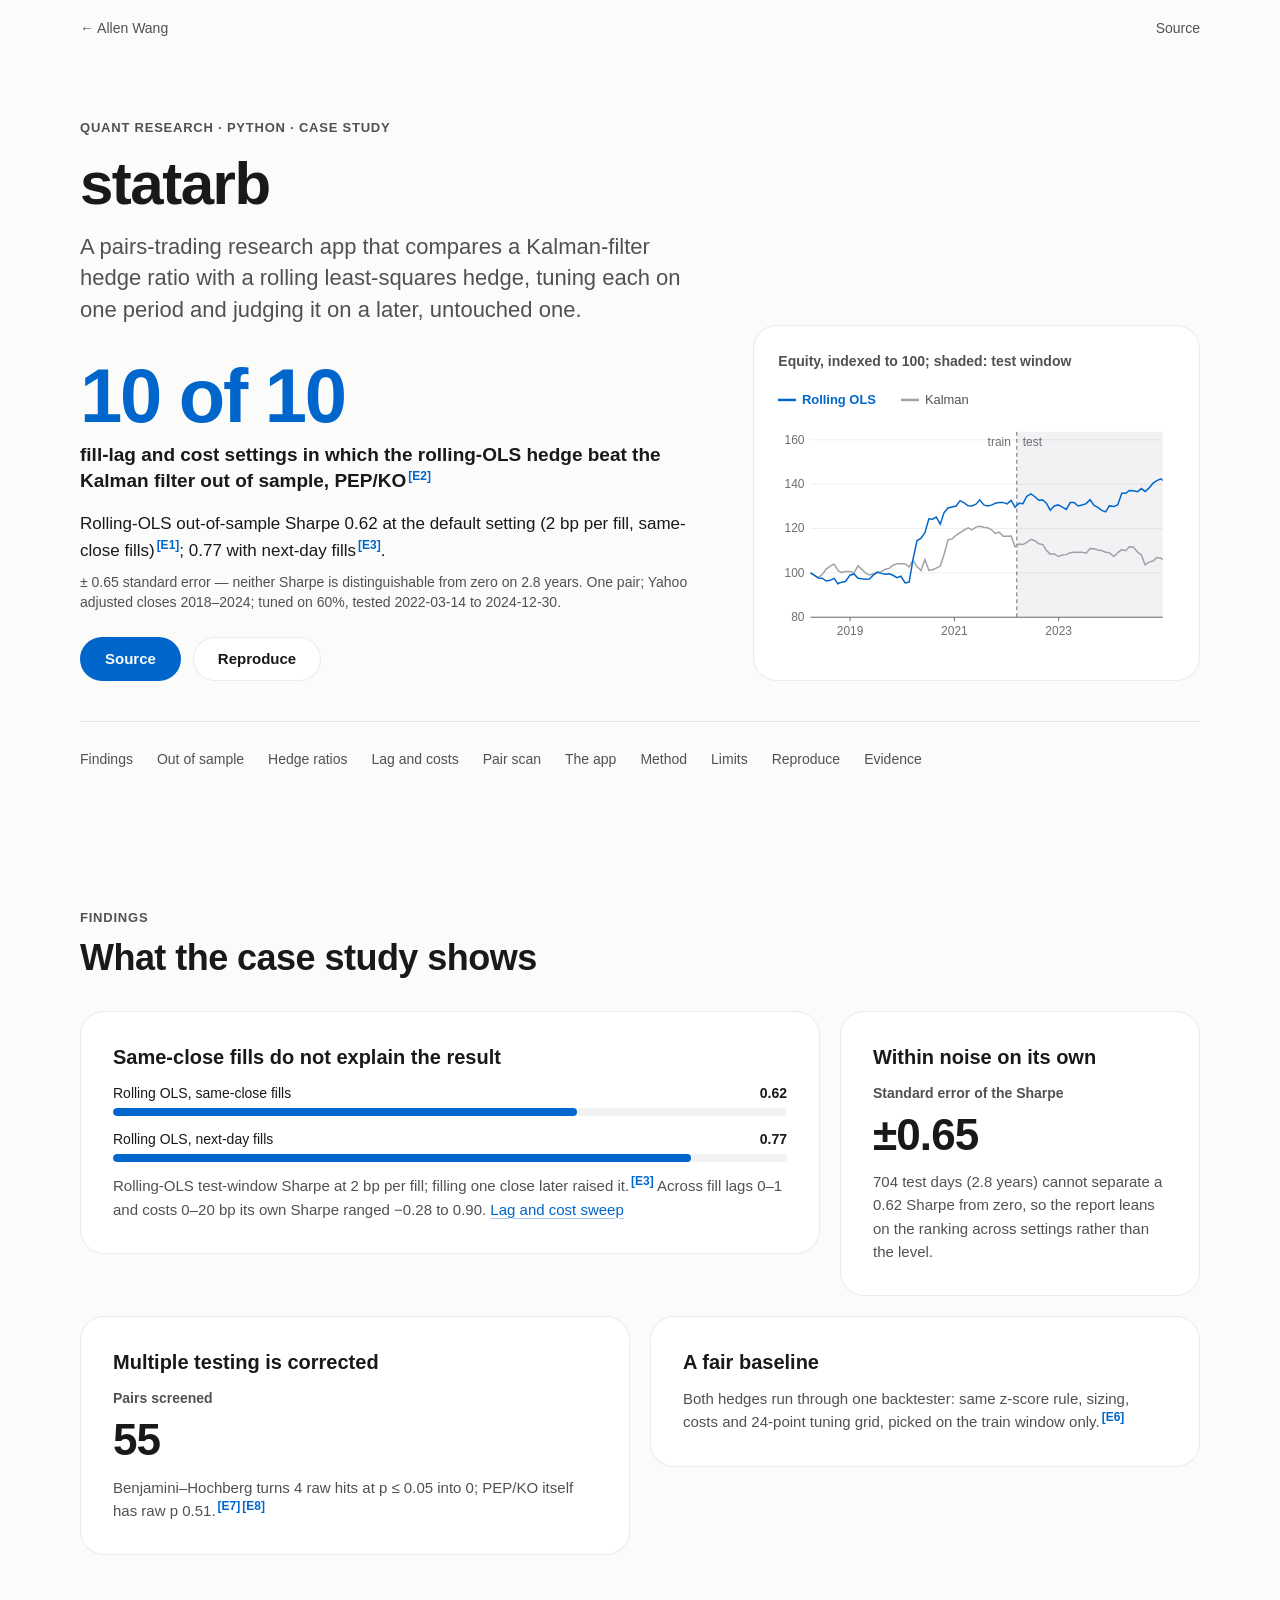
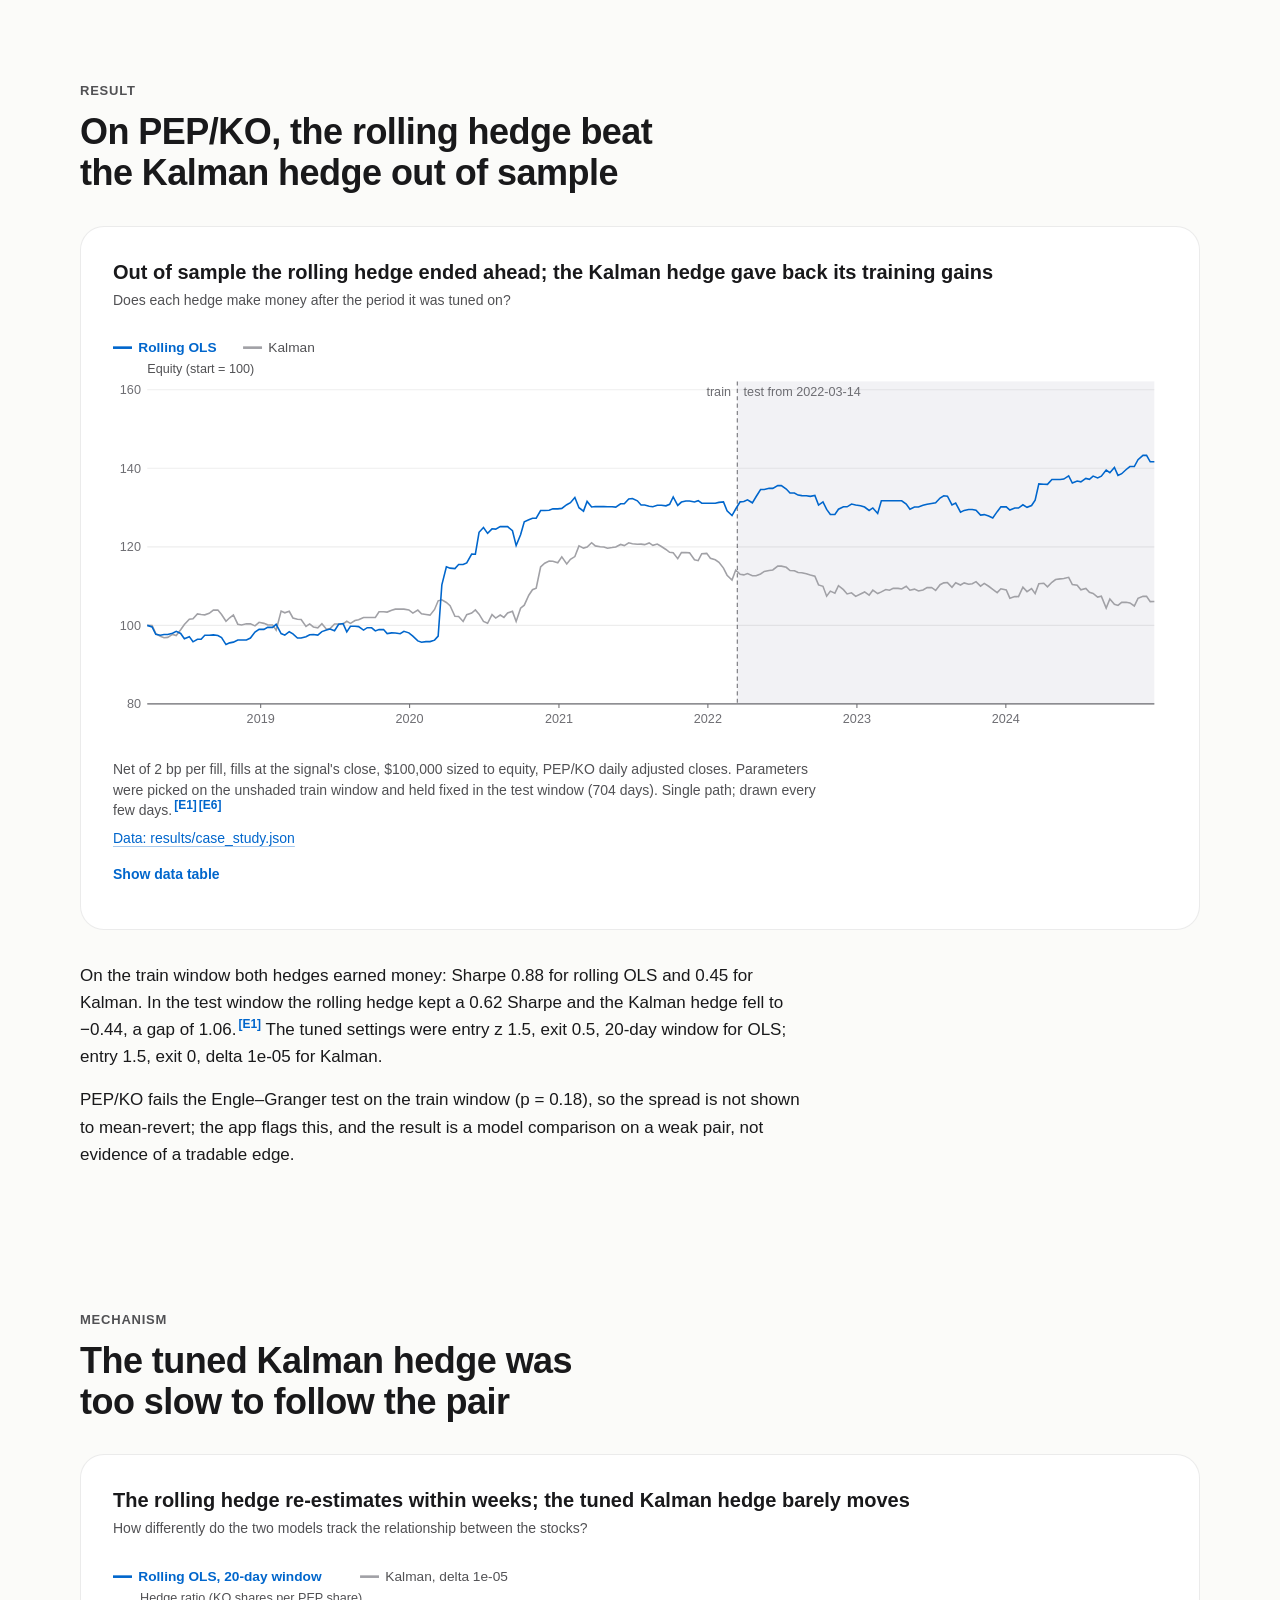
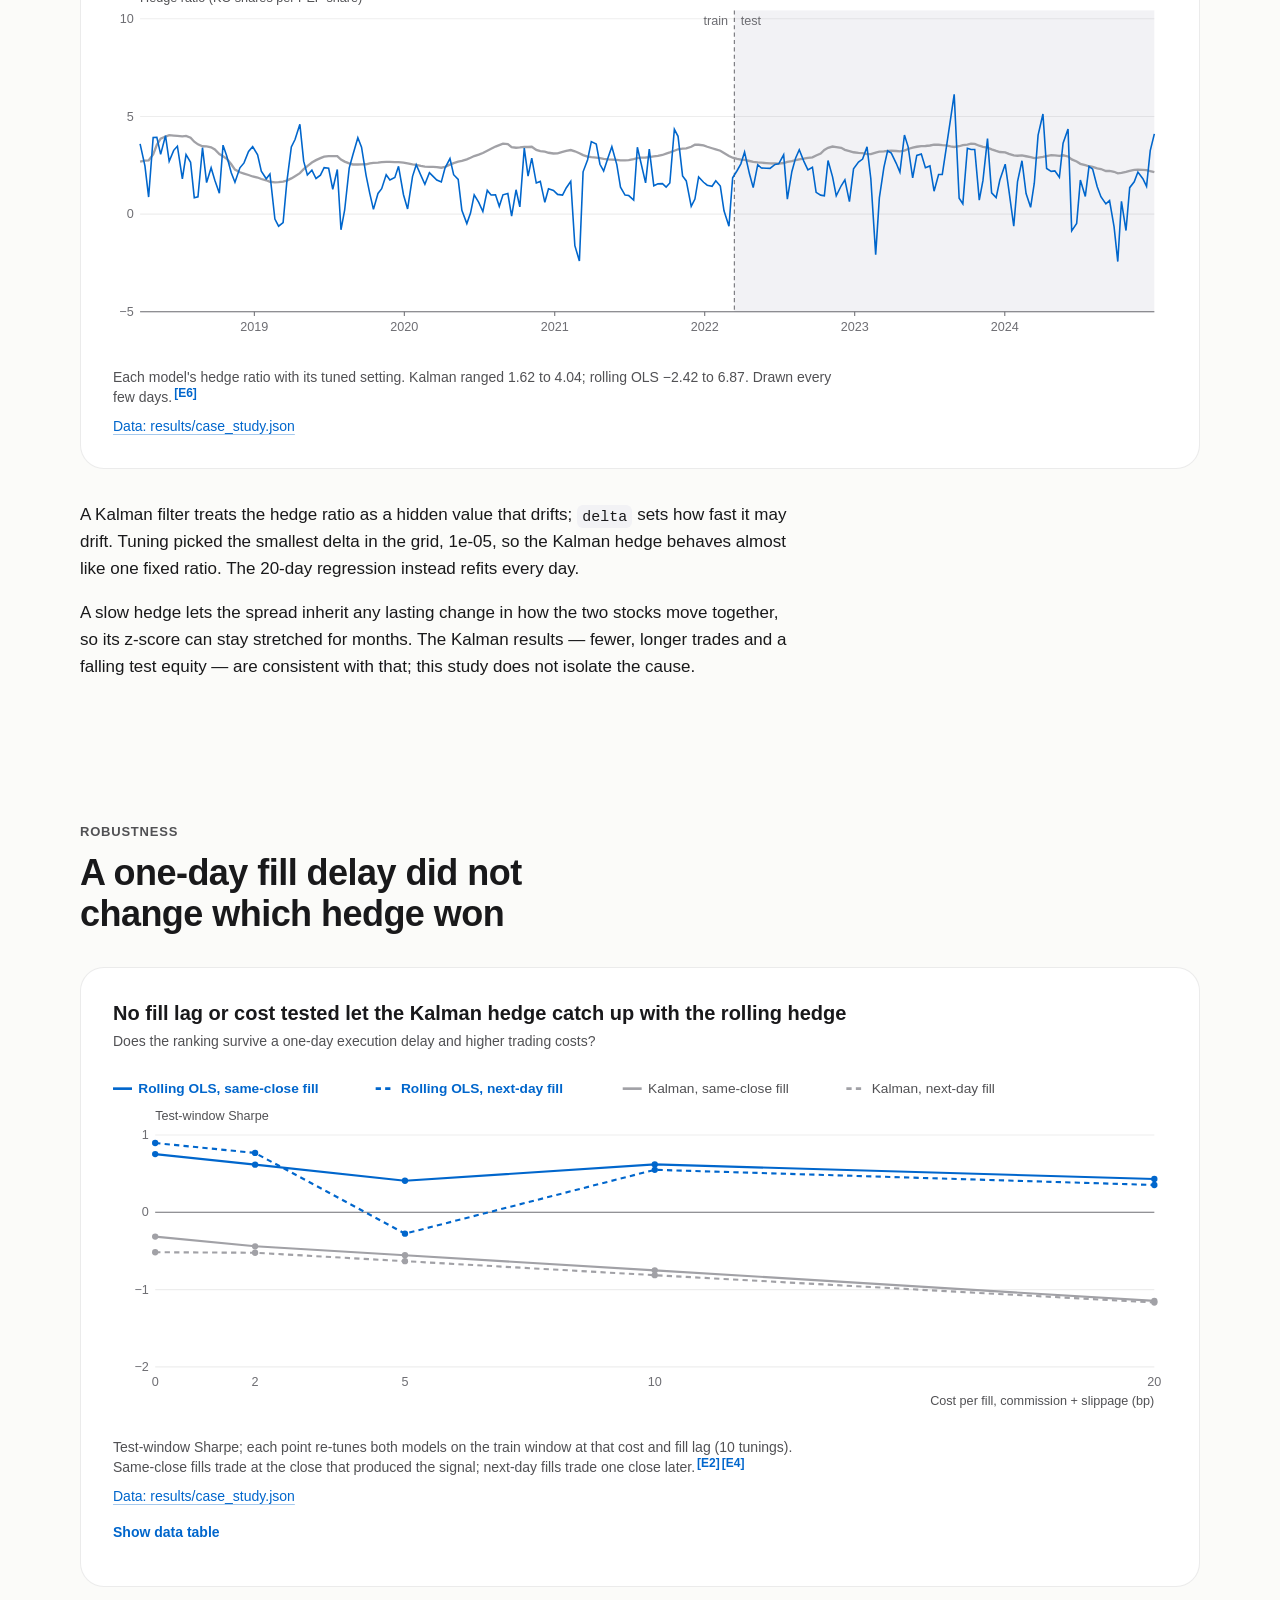
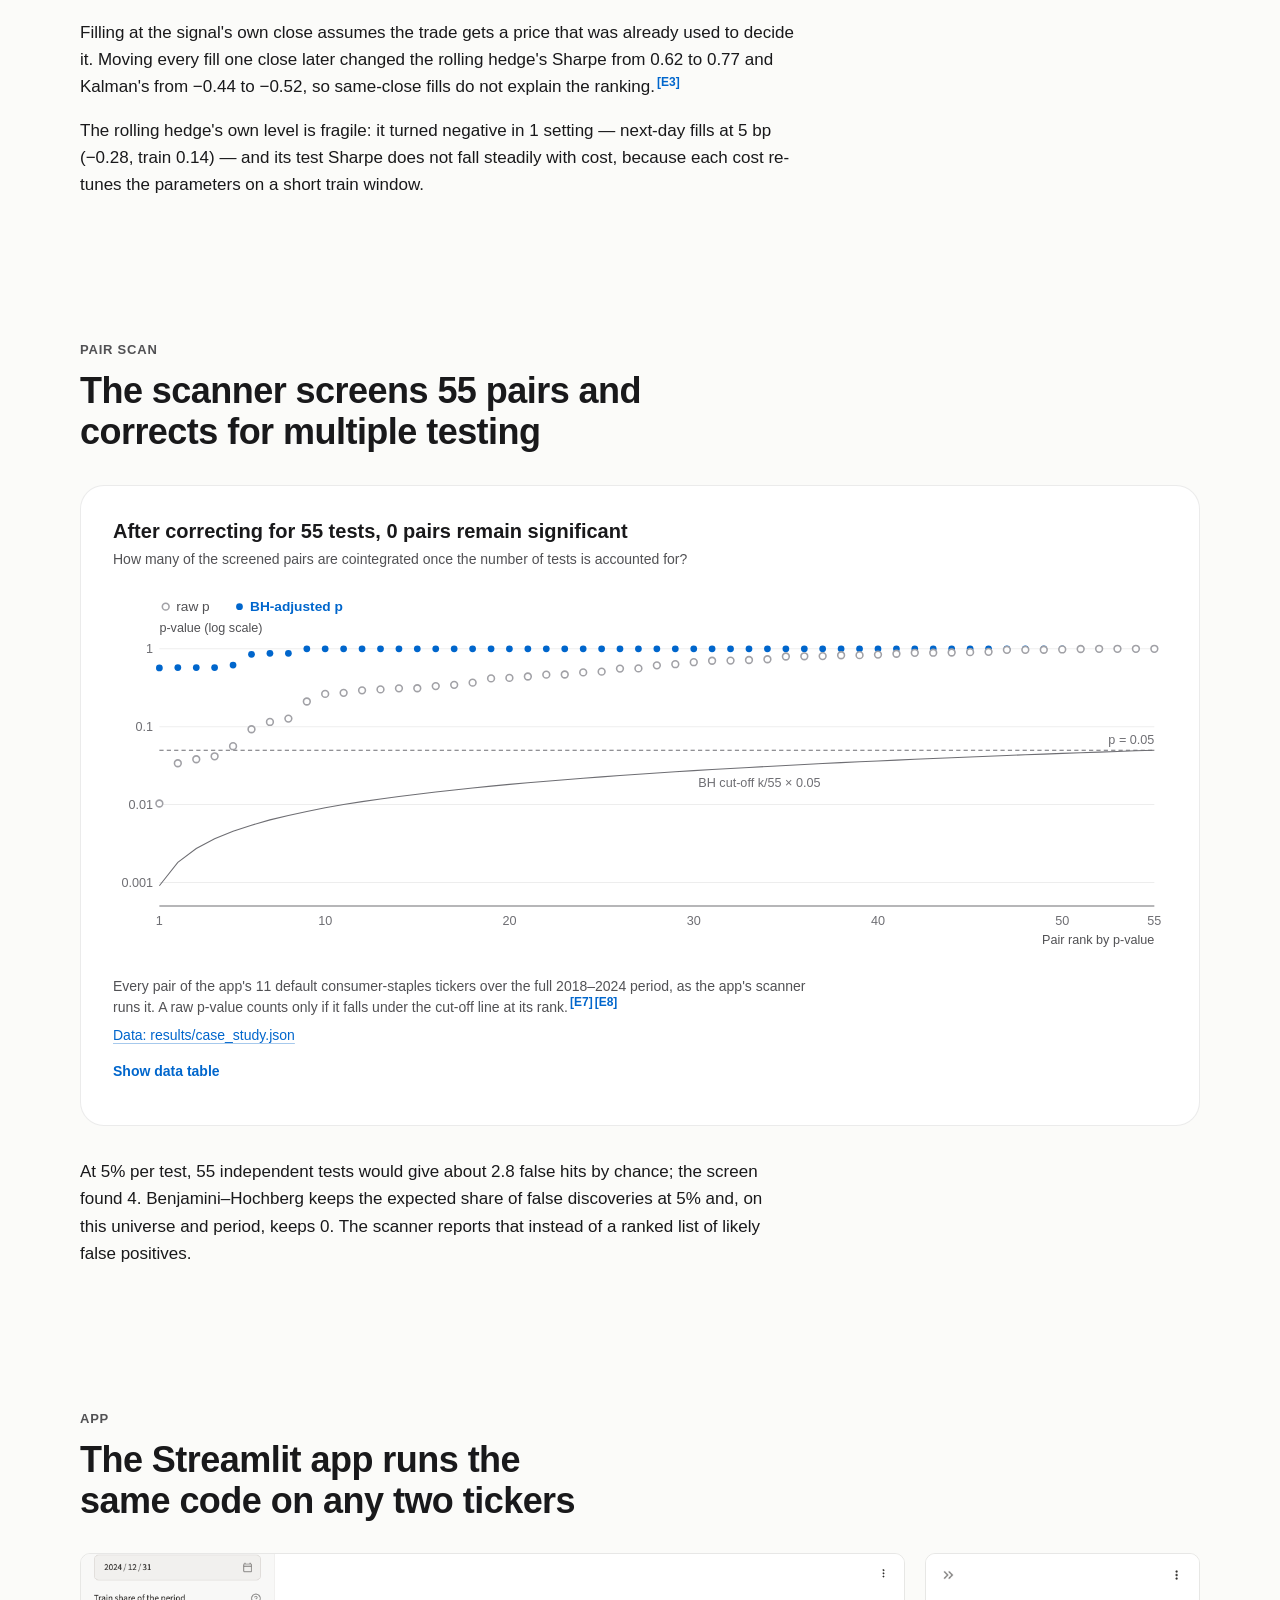
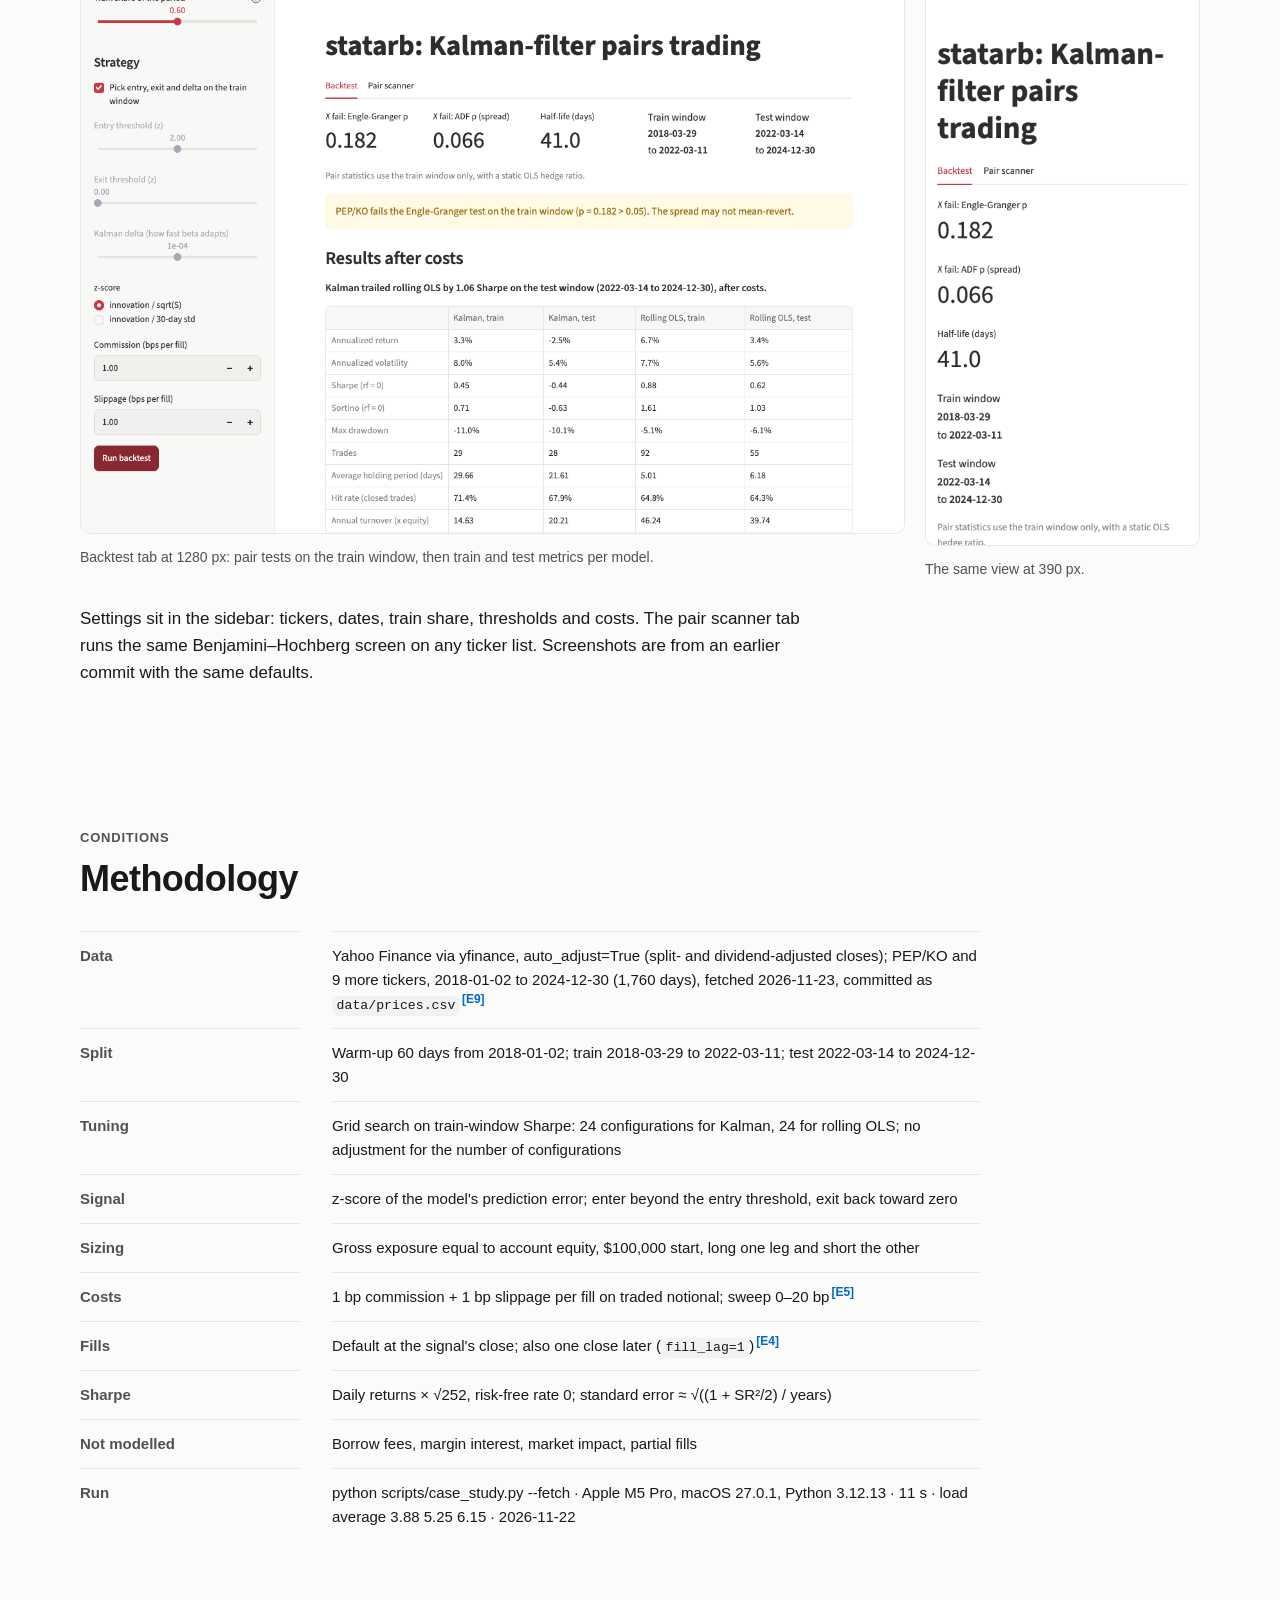
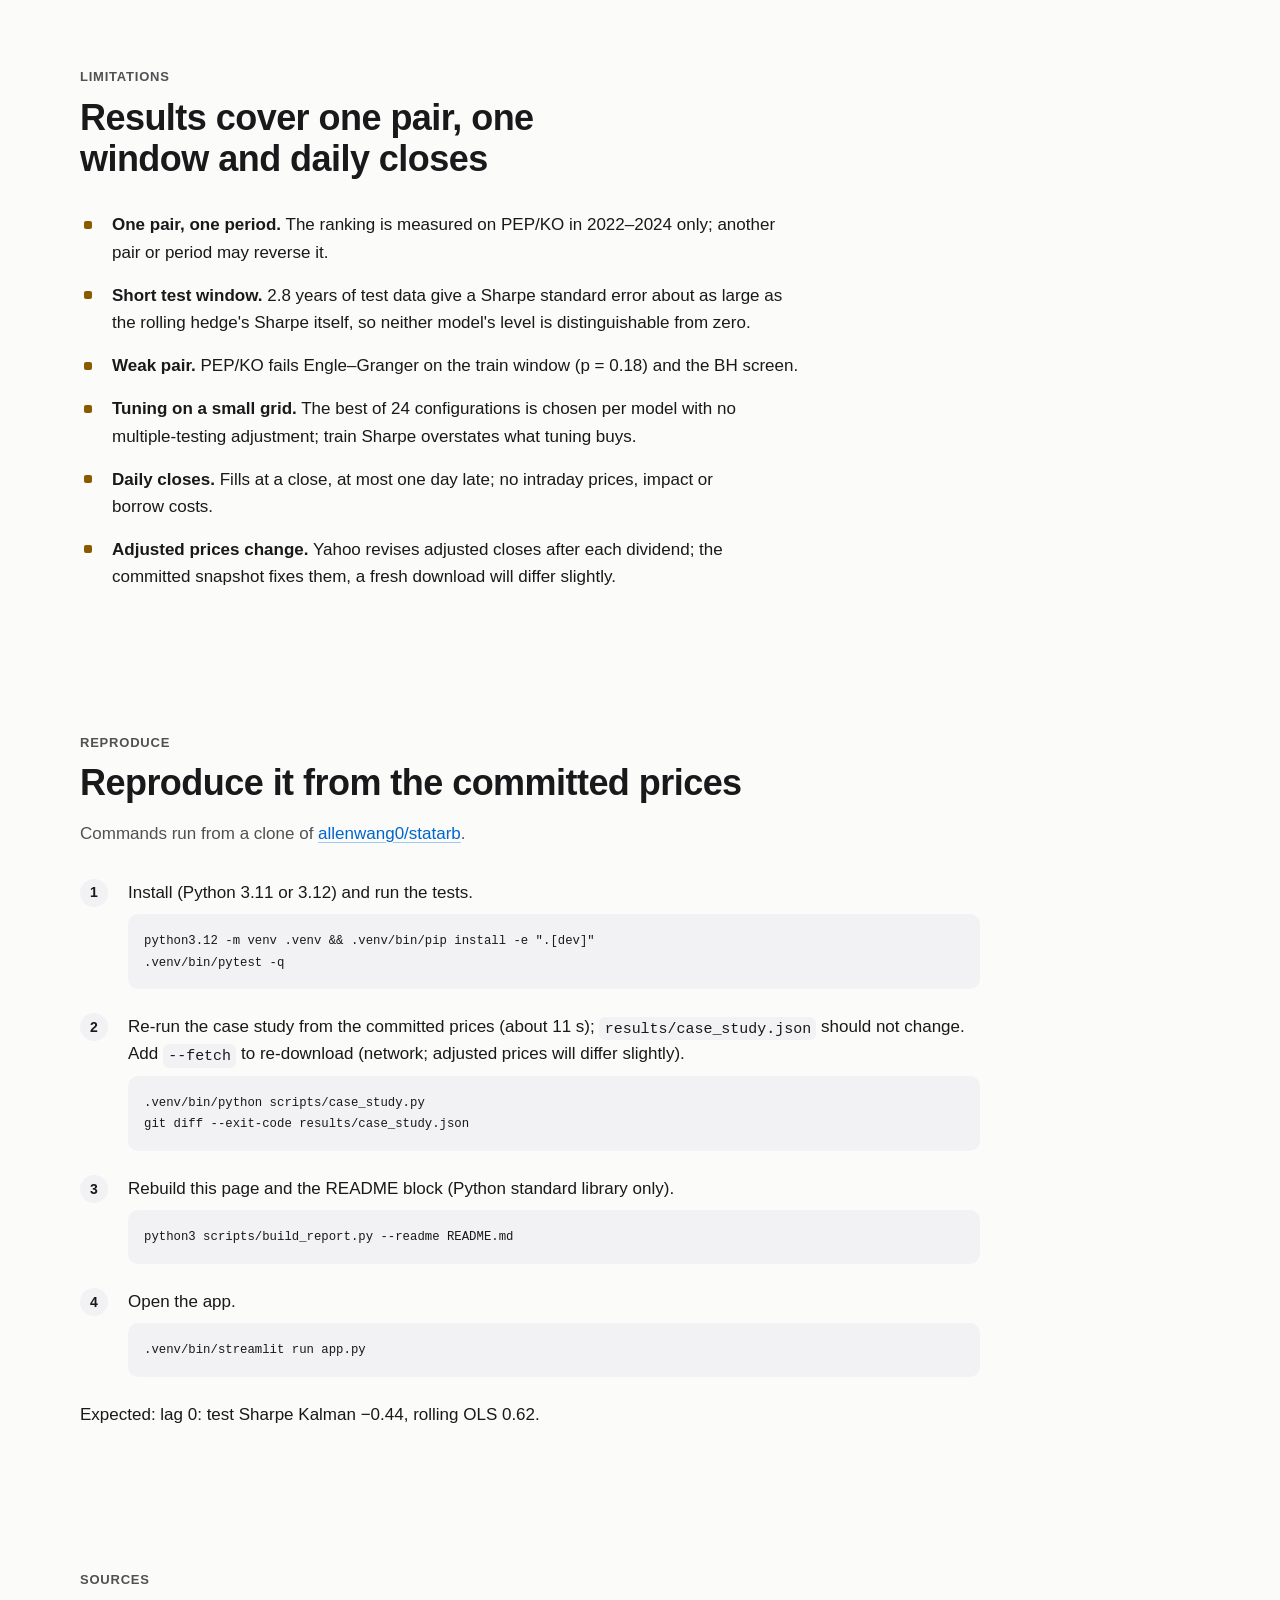
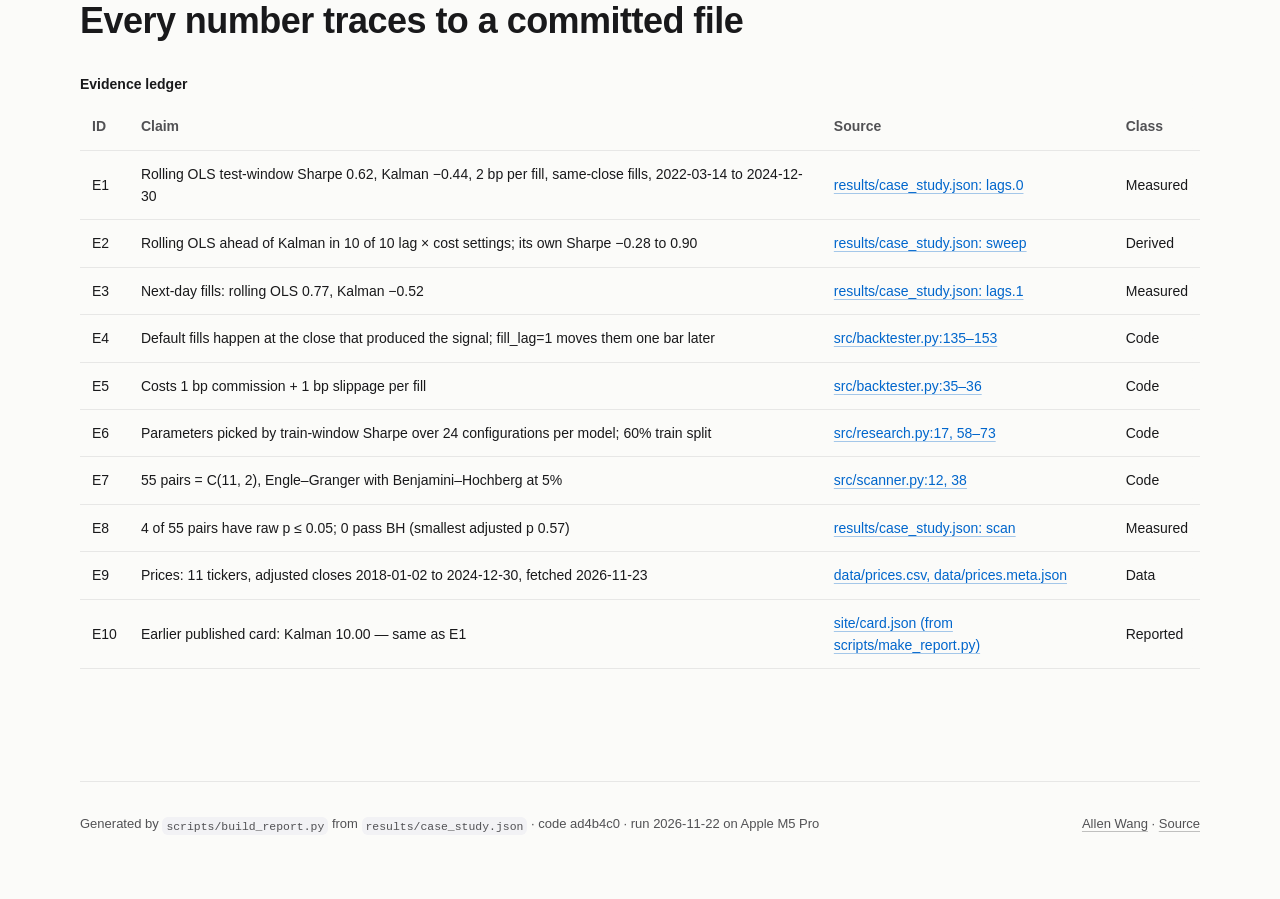
==== commit b66a57ac: "fix(report): state the Sharpe standard error in two places, not three" ====
--- a/docs/index.html
+++ b/docs/index.html
@@ -292,7 +292,7 @@
 <a class="skip" href="#main">Skip to content</a>
 <header class="wrap"><nav class="report-header" aria-label="Site"><a href="https://allenwang0.github.io/">← Allen Wang</a><span><a href="https://github.com/allenwang0/statarb">Source</a></span></nav></header>
 <main id="main">
-<section class="hero wrap" aria-labelledby="title"><div class="hero-grid"><div><p class="eyebrow">Quant research · Python · Case study</p><h1 class="hero-title" id="title">statarb</h1><p class="hero-sub">A pairs-trading research app that compares a Kalman-filter hedge ratio with a rolling least-squares hedge, tuning each on one period and judging it on a later, untouched one.</p><p class="hero-metric"><span class="value">10 of 10</span><span class="label">fill-lag and cost settings in which the rolling-OLS hedge beat the Kalman filter out of sample, PEP/KO<a class="ref" href="#evidence-e2" aria-label="Evidence E2">[E2]</a></span></p><p class="hero-support">Rolling-OLS out-of-sample Sharpe 0.62 at the default setting (2 bp per fill, same-close fills)<a class="ref" href="#evidence-e1" aria-label="Evidence E1">[E1]</a>; 0.77 with next-day fills<a class="ref" href="#evidence-e3" aria-label="Evidence E3">[E3]</a>.</p><p class="hero-context">± 0.65 standard error — neither Sharpe is distinguishable from zero on 2.8 years. One pair; Yahoo adjusted closes 2018–2024; tuned on 60%, tested 2022-03-14 to 2024-12-30.</p><div class="actions"><a href="https://github.com/allenwang0/statarb" class="btn btn-primary">Source</a><a href="#reproduce" class="btn">Reproduce</a></div></div><div class="hero-figure"><p class="card-label">Equity, indexed to 100; shaded: test window</p><div class="v-d"><svg xmlns="http://www.w3.org/2000/svg" viewBox="0 0 398 260" width="398" height="260" role="img" aria-labelledby="hero-d-title hero-d-desc"><title id="hero-d-title">Out of sample the rolling hedge ended ahead; the Kalman hedge gave back its training gains</title><desc id="hero-d-desc">Equity indexed to 100 at 2018-03-29 for both models, PEP/KO, 2 bp per fill, same-close fills. At the split (2022-03-14): rolling OLS 129.8, Kalman 113.3. At 2024-12-30: 141.7 and 106.1.</desc><rect class="c-band" x="239.6" y="44" width="146.4" height="186"/><path class="c-floor" d="M239.6 44V230"/><text x="233.6" y="58" class="c-tick" text-anchor="end">train</text><text x="245.6" y="58" class="c-tick">test</text><path class="c-grid" d="M32.5 230H386"/><text x="26.5" y="234" class="c-tick" text-anchor="end">80</text><path class="c-grid" d="M32.5 185.5H386"/><text x="26.5" y="189.5" class="c-tick" text-anchor="end">100</text><path class="c-grid" d="M32.5 141H386"/><text x="26.5" y="145" class="c-tick" text-anchor="end">120</text><path class="c-grid" d="M32.5 96.5H386"/><text x="26.5" y="100.5" class="c-tick" text-anchor="end">140</text><path class="c-grid" d="M32.5 52H386"/><text x="26.5" y="56" class="c-tick" text-anchor="end">160</text><path class="c-axis" d="M72.3 230v4"/><text x="72.3" y="248" class="c-tick" text-anchor="middle">2019</text><path class="c-axis" d="M177 230v4"/><text x="177" y="248" class="c-tick" text-anchor="middle">2021</text><path class="c-axis" d="M281.6 230v4"/><text x="281.6" y="248" class="c-tick" text-anchor="middle">2023</text><path class="c-axis" d="M32.5 230H386"/><path class="c-stroke-muted" stroke-width="1.5" d="M32.5 185.5L36.5 188.3L40.4 190.1L44.4 187.2L48.4 181.7L52.3 178.8L56.3 176.8L60.1 183.1L63.7 185.1L67.7 184.1L72.2 184.1L76.3 185.5L80.3 178.4L84.2 182L88.2 186.1L91.8 187.5L95.8 186.3L99.8 184.7L103.7 184.3L107.7 181.8L111.6 181L115.4 177.8L119.3 176.3L123.3 176.3L127.6 176.5L131.6 179.5L135.5 172.9L139.5 179.2L143.4 183.3L147.4 172L151.4 183L155 182.4L158.8 180.8L162.8 178.7L166.7 166.8L170.6 152.4L174.6 151.4L178.7 147.8L182.7 145.1L186.8 142.5L190.8 140.4L194.6 142.4L198.6 139.6L202.5 138.7L206.5 139.8L210.1 140.2L214.1 142L218 145.9L221.9 144.6L225.9 148.8L229.9 148.8L233.9 148.6L237.9 159.4L241.8 156.6L245.8 157.1L249.6 154.9L253.8 151.9L257.8 153.3L261.7 156.3L265.7 157.1L269.3 162.9L273.1 166.7L277.1 166.3L281.2 169.1L285.3 167.6L289.3 167.2L293.2 165.2L297.2 164.8L301.1 164.9L305.1 164.9L309.2 165.7L313.1 161L317.1 161.3L321 162.5L324.8 163.1L328.8 164.8L332.4 165.2L337 169.1L341 165.1L344.9 162.2L348.9 163.2L352.5 159.2L356.5 159.5L360.9 164.8L364.5 167.4L368.4 177.5L372.4 174.7L376.3 173.6L380.1 170.2L384.1 170.9L386 171.9"/><path class="c-line-accent" stroke-width="1.5" d="M32.5 185.5L36.5 187.7L40.4 190.7L44.4 190.9L48.4 193.7L52.3 193L56.3 191L60.1 196.4L63.7 194.8L67.7 194.2L72.2 187.8L76.3 186.6L80.3 191L84.2 191.5L88.2 191.9L91.8 191.6L95.8 187.5L99.8 184.9L103.7 186L107.7 186.8L111.6 186.5L115.4 187.9L119.3 190.3L123.3 188.9L127.6 195.6L131.6 194.7L135.5 171.7L139.5 153.1L143.4 151L147.4 145.1L151.4 131.3L155 131.6L158.8 129.5L162.8 136.6L166.7 124.8L170.6 120.4L174.6 119.4L178.7 118.4L182.7 113L186.8 115.2L190.8 118.2L194.6 118.3L198.6 116.6L202.5 112.2L206.5 117.3L210.1 118.4L214.1 117.5L218 115.6L221.9 115L225.9 114.8L229.9 116.3L233.9 112.7L237.9 119.6L241.8 115.6L245.8 116.1L249.6 108.6L253.8 106.3L257.8 109.1L261.7 112.6L265.7 112.4L269.3 115.5L273.1 122.6L277.1 118.3L281.2 117.3L285.3 119.6L289.3 121.8L293.2 114.9L297.2 114.9L301.1 118.4L305.1 117.4L309.2 116L313.1 112.1L317.1 117.9L321 119.8L324.8 122.8L328.8 124.3L332.4 118.3L337 119L341 117.2L344.9 105.7L348.9 105.6L352.5 102.8L356.5 103L360.9 104L364.5 100.9L368.4 103.8L372.4 100.2L376.3 95.5L380.1 93L384.1 91.1L386 92.8"/><path class="c-stroke-accent" stroke-width="2.5" d="M0 12H18"/><text x="24" y="16" class="c-label c-hi">Rolling OLS</text><path class="c-stroke-muted" stroke-width="2.5" d="M123.4 12H141.4"/><text x="147.4" y="16" class="c-label">Kalman</text></svg></div><div class="v-t"><svg xmlns="http://www.w3.org/2000/svg" viewBox="0 0 640 300" width="640" height="300" role="img" aria-labelledby="hero-t-title hero-t-desc"><title id="hero-t-title">Out of sample the rolling hedge ended ahead; the Kalman hedge gave back its training gains</title><desc id="hero-t-desc">Equity indexed to 100 at 2018-03-29 for both models, PEP/KO, 2 bp per fill, same-close fills. At the split (2022-03-14): rolling OLS 129.8, Kalman 113.3. At 2024-12-30: 141.7 and 106.1.</desc><rect class="c-band" x="381.4" y="44" width="246.6" height="226"/><path class="c-floor" d="M381.4 44V270"/><text x="375.4" y="58" class="c-tick" text-anchor="end">train</text><text x="387.4" y="58" class="c-tick">test</text><path class="c-grid" d="M32.5 270H628"/><text x="26.5" y="274" class="c-tick" text-anchor="end">80</text><path class="c-grid" d="M32.5 215.5H628"/><text x="26.5" y="219.5" class="c-tick" text-anchor="end">100</text><path class="c-grid" d="M32.5 161H628"/><text x="26.5" y="165" class="c-tick" text-anchor="end">120</text><path class="c-grid" d="M32.5 106.5H628"/><text x="26.5" y="110.5" class="c-tick" text-anchor="end">140</text><path class="c-grid" d="M32.5 52H628"/><text x="26.5" y="56" class="c-tick" text-anchor="end">160</text><path class="c-axis" d="M99.6 270v4"/><text x="99.6" y="288" class="c-tick" text-anchor="middle">2019</text><path class="c-axis" d="M187.6 270v4"/><text x="187.6" y="288" class="c-tick" text-anchor="middle">2020</text><path class="c-axis" d="M276 270v4"/><text x="276" y="288" class="c-tick" text-anchor="middle">2021</text><path class="c-axis" d="M364 270v4"/><text x="364" y="288" class="c-tick" text-anchor="middle">2022</text><path class="c-axis" d="M452.1 270v4"/><text x="452.1" y="288" class="c-tick" text-anchor="middle">2023</text><path class="c-axis" d="M540.2 270v4"/><text x="540.2" y="288" class="c-tick" text-anchor="middle">2024</text><path class="c-axis" d="M32.5 270H628"/><path class="c-stroke-muted" stroke-width="1.5" d="M32.5 215.5L36.8 217.3L40.5 223.3L44.1 222.2L47.9 222.6L52 219.1L55.7 213.1L59.5 210.9L63.1 207L67.2 208.8L71.1 204.9L74.7 205.9L78.3 212.2L82.4 209.5L86.1 214.7L89.7 213.3L94.3 214.6L98.1 214.5L102 216.2L106.3 215.5L109.9 218.8L113.8 206.8L117.9 207.4L121.5 211.1L125.1 217.4L129 214.8L133.1 218L137 215.3L140.6 217.8L144.9 214.5L148.6 214.6L152.2 214.2L155.8 213.2L160.1 210L163.8 210L167.4 210L171 206L174.6 206.3L178.7 204.2L182.6 204.2L186.4 204.3L190.8 206.7L194.6 207.4L198.3 207.2L202.6 204.5L206.2 198.8L209.8 204.9L214.2 210.1L217.8 210L221.4 208.1L225.3 201.4L229.4 208.3L233.2 214L236.9 208L240.5 209L244.6 209.6L248.4 205.8L252.1 207.1L255.7 202L259.8 191.3L263.4 179.2L267 173.5L270.9 171.9L275.2 172L279.1 171.6L283.4 169L287.3 158.3L290.9 162.6L294.5 161L298.9 159.6L302.5 161.1L306.1 162.4L309.7 161.1L314.1 160.6L317.7 158.2L321.6 159.2L325.7 159.5L329.3 158.3L332.9 158.5L336.8 161.3L340.9 163.3L344.5 165.7L348.1 165.6L351.7 164.1L356.1 170L359.7 165.1L363.5 165.3L367.2 170.8L371.5 171.1L375.1 177.3L379 182L383.1 180L386.7 179.9L390.6 182.2L394.2 182.5L398.3 178.1L402.2 177L406 174.4L410.4 175.2L414 176.3L417.6 179L421.2 179.2L425.6 179.7L429.2 188.4L432.8 196.6L436.4 191.7L440.5 190.5L444.4 192.7L448 194.5L452.6 194.7L456.4 192.3L460.1 192.3L464.4 193.4L468 190.8L471.6 190.7L476 189.8L479.6 186.6L483.2 191.1L486.8 190.9L491.2 190.9L495 189.3L498.9 190.3L503 186.5L506.6 185.9L510.2 186.1L514.1 188.5L518.2 186.9L521.8 183.9L525.5 186.8L529.1 186.6L533.4 190.2L537 192L541.1 193.8L545.5 195.5L549.1 193.3L553 191L557.1 191.6L560.7 187.1L564.5 187.1L568.2 183.7L572.3 183.2L576.1 178.9L579.7 187.9L584.1 190.4L587.9 189.4L591.6 192.4L595.2 197.6L599.5 203.5L603.1 198.3L606.8 201.6L610.4 198.1L614.5 200.5L618.1 196.7L622 195.3L625.6 199L628 198.9"/><path class="c-line-accent" stroke-width="1.5" d="M32.5 215.5L36.8 218.7L40.5 221.8L44.1 221.8L47.9 221L52 220.6L55.7 223.3L59.5 226.9L63.1 225.2L67.2 222.4L71.1 222.1L74.7 222.5L78.3 229.3L82.4 227.7L86.1 225.6L89.7 225.6L94.3 224.3L98.1 218.3L102 218.3L106.3 216.9L109.9 214.8L113.8 222.3L117.9 218L121.5 224.2L125.1 224.3L129 221.8L133.1 223L137 218.6L140.6 218L144.9 218.4L148.6 220.9L152.2 219.4L155.8 215.4L160.1 219L163.8 217.1L167.4 219.4L171 218.4L174.6 221.5L178.7 221.4L182.6 221.5L186.4 220.1L190.8 223L194.6 227.2L198.3 226.8L202.6 225.8L206.2 198.6L209.8 174.8L214.2 176.5L217.8 173.2L221.4 172.1L225.3 166L229.4 151L233.2 151.2L236.9 148.5L240.5 147L244.6 147L248.4 149.8L252.1 155.6L255.7 143.6L259.8 141.1L263.4 140L267 135.7L270.9 134.6L275.2 134.7L279.1 133.3L283.4 130.3L287.3 133.7L290.9 138.7L294.5 129.5L298.9 133.1L302.5 133.1L306.1 133.2L309.7 133.4L314.1 131.1L317.7 127.8L321.6 129L325.7 131.9L329.3 132.8L332.9 132.1L336.8 132.1L340.9 132.5L344.5 127.4L348.1 129.8L351.7 129.2L356.1 129.8L359.7 130.7L363.5 130.7L367.2 130.7L371.5 130.3L375.1 133.1L379 130.5L383.1 129.8L386.7 129.7L390.6 130.5L394.2 121.2L398.3 121.3L402.2 120.4L406 118.5L410.4 120.9L414 122.2L417.6 125.3L421.2 125.4L425.6 126L429.2 133.2L432.8 137.2L436.4 138.5L440.5 139.1L444.4 133.2L448 133.3L452.6 134.2L456.4 132.6L460.1 133.9L464.4 137.8L468 129L471.6 129L476 129L479.6 129.1L483.2 134.7L486.8 133.4L491.2 132.1L495 130.5L498.9 130.4L503 125.5L506.6 126.9L510.2 130.5L514.1 137.6L518.2 135L521.8 133.5L525.5 139L529.1 139.6L533.4 141L537 133.2L541.1 132.1L545.5 134.1L549.1 134.9L553 132.3L557.1 128.6L560.7 118L564.5 117.6L568.2 114.2L572.3 114.2L576.1 107.1L579.7 117.6L584.1 115.4L587.9 113.6L591.6 111.9L595.2 112L599.5 107.8L603.1 107.7L606.8 113.7L610.4 108.2L614.5 105.3L618.1 102.3L622 97.5L625.6 102L628 102"/><path class="c-stroke-accent" stroke-width="2.5" d="M0 12H18"/><text x="24" y="16" class="c-label c-hi">Rolling OLS</text><path class="c-stroke-muted" stroke-width="2.5" d="M123.4 12H141.4"/><text x="147.4" y="16" class="c-label">Kalman</text></svg></div><div class="v-p"><svg xmlns="http://www.w3.org/2000/svg" viewBox="0 0 280 240" width="280" height="240" role="img" aria-labelledby="hero-p-title hero-p-desc"><title id="hero-p-title">Out of sample the rolling hedge ended ahead; the Kalman hedge gave back its training gains</title><desc id="hero-p-desc">Equity indexed to 100 at 2018-03-29 for both models, PEP/KO, 2 bp per fill, same-close fills. At the split (2022-03-14): rolling OLS 129.8, Kalman 113.3. At 2024-12-30: 141.7 and 106.1.</desc><rect class="c-band" x="170.5" y="44" width="97.5" height="166"/><path class="c-floor" d="M170.5 44V210"/><text x="164.5" y="58" class="c-tick" text-anchor="end">train</text><text x="176.5" y="58" class="c-tick">test</text><path class="c-grid" d="M32.5 210H268"/><text x="26.5" y="214" class="c-tick" text-anchor="end">80</text><path class="c-grid" d="M32.5 170.5H268"/><text x="26.5" y="174.5" class="c-tick" text-anchor="end">100</text><path class="c-grid" d="M32.5 131H268"/><text x="26.5" y="135" class="c-tick" text-anchor="end">120</text><path class="c-grid" d="M32.5 91.5H268"/><text x="26.5" y="95.5" class="c-tick" text-anchor="end">140</text><path class="c-grid" d="M32.5 52H268"/><text x="26.5" y="56" class="c-tick" text-anchor="end">160</text><path class="c-axis" d="M59 210v4"/><text x="59" y="228" class="c-tick" text-anchor="middle">2019</text><path class="c-axis" d="M128.8 210v4"/><text x="128.8" y="228" class="c-tick" text-anchor="middle">2021</text><path class="c-axis" d="M198.4 210v4"/><text x="198.4" y="228" class="c-tick" text-anchor="middle">2023</text><path class="c-axis" d="M32.5 210H268"/><path class="c-stroke-muted" stroke-width="1.5" d="M32.5 170.5L36.5 176.8L40.5 170.5L44.5 164.3L48.5 162.8L52.4 165.5L56.5 169.7L60.6 170.2L64.9 163.7L68.7 167.6L72.7 170.4L77 169.8L80.7 169.3L84.7 166.5L88.6 163.8L92.6 162.3L97 165.1L101 150.8L105 166L109 158.5L113 166.2L116.8 164.3L120.8 160.7L124.7 141.1L129.1 138L133.2 129.5L137.1 130.8L141.1 132.1L145.1 129L149.1 129.7L153.1 130.4L156.8 136.2L160.8 140L164.8 138.1L169.1 147.4L172.9 144.4L176.9 143.3L181.3 140.7L185.2 144.6L189.2 149.1L192.9 153.6L196.9 154.5L201.3 155.4L205.3 151.9L209.3 149.6L213.3 152.3L217.4 150.9L221.3 149.3L225.3 150L229.3 150.9L233.5 153L237.5 151.3L241.5 149.5L245.5 147.9L249.6 147.8L253.6 153.7L257.6 157.2L261.5 159.9L265.5 155.9L268 158.5"/><path class="c-line-accent" stroke-width="1.5" d="M32.5 170.5L36.5 175.1L40.5 176.9L44.5 177.5L48.5 176.8L52.4 179.3L56.5 176.8L60.6 171.5L64.9 175.6L68.7 176.8L72.7 174.9L77 172.6L80.7 171L84.7 171.7L88.6 174.6L92.6 173.5L97 179.4L101 168.5L105 141.5L109 134.6L113 121.9L116.8 120.8L120.8 118.4L124.7 112.7L129.1 110.2L133.2 111.5L137.1 110.7L141.1 110.8L145.1 106.9L149.1 109.9L153.1 110.1L156.8 109.5L160.8 106.7L164.8 109L169.1 113.1L172.9 107.4L176.9 102.2L181.3 100.2L185.2 105.8L189.2 108.9L192.9 114.7L196.9 110.4L201.3 112.7L205.3 107.8L209.3 107.9L213.3 111L217.4 106.4L221.3 108.9L225.3 112.2L229.3 115.5L233.5 110.7L237.5 109.8L241.5 99.5L245.5 97.1L249.6 96.6L253.6 95.4L257.6 93.7L261.5 90.6L265.5 85L268 88.2"/><path class="c-stroke-accent" stroke-width="2.5" d="M0 12H18"/><text x="24" y="16" class="c-label c-hi">Rolling OLS</text><path class="c-stroke-muted" stroke-width="2.5" d="M123.4 12H141.4"/><text x="147.4" y="16" class="c-label">Kalman</text></svg></div></div></div></section><nav class="toc wrap" aria-label="Contents"><ol><li><a href="#findings">Findings</a></li><li><a href="#backtest">Out of sample</a></li><li><a href="#mechanism">Hedge ratios</a></li><li><a href="#robustness">Lag and costs</a></li><li><a href="#scan">Pair scan</a></li><li><a href="#app">The app</a></li><li><a href="#methodology">Method</a></li><li><a href="#limitations">Limits</a></li><li><a href="#reproduce">Reproduce</a></li><li><a href="#evidence">Evidence</a></li></ol></nav><section class="section wrap" aria-labelledby="findings"><div class="section-head"><p class="eyebrow">Findings</p><h2 id="findings">What the case study shows<a class="anchor" href="#findings" aria-label="Link to this section">#</a></h2></div><div class="bento"><div class="card span-8" style="--p:1"><h3 class="card-heading">Same-close fills do not explain the result</h3><div class="cmp"><div class="cmp-row"><div class="cmp-head"><span>Rolling OLS, same-close fills</span><b>0.62</b></div><div class="cmp-track" aria-hidden="true"><span class="cmp-fill is-accent" style="width:68.8%"></span></div></div><div class="cmp-row"><div class="cmp-head"><span>Rolling OLS, next-day fills</span><b>0.77</b></div><div class="cmp-track" aria-hidden="true"><span class="cmp-fill is-accent" style="width:85.7%"></span></div></div></div><p>Rolling-OLS test-window Sharpe at 2 bp per fill; filling one close later raised it.<a class="ref" href="#evidence-e3" aria-label="Evidence E3">[E3]</a> Across fill lags 0–1 and costs 0–20 bp its own Sharpe ranged −0.28 to 0.90. <a href="#robustness">Lag and cost sweep</a></p></div><div class="card span-4" style="--p:2"><h3 class="card-heading">Within noise on its own</h3><dl class="metric"><dt>Standard error of the Sharpe</dt><dd>±0.65</dd></dl><p>704 test days (2.8 years) cannot separate a 0.62 Sharpe from zero, so the report leans on the ranking across settings rather than the level.</p></div><div class="card span-6" style="--p:3"><h3 class="card-heading">Multiple testing is corrected</h3><dl class="metric"><dt>Pairs screened</dt><dd>55</dd></dl><p>Benjamini–Hochberg turns 4 raw hits at p ≤ 0.05 into 0; PEP/KO itself has raw p 0.51.<a class="ref" href="#evidence-e7" aria-label="Evidence E7">[E7]</a><a class="ref" href="#evidence-e8" aria-label="Evidence E8">[E8]</a></p></div><div class="card span-6" style="--p:4"><h3 class="card-heading">A fair baseline</h3><p>Both hedges run through one backtester: same z-score rule, sizing, costs and 24-point tuning grid, picked on the train window only.<a class="ref" href="#evidence-e6" aria-label="Evidence E6">[E6]</a></p></div></div></section><section class="section wrap" aria-labelledby="backtest"><div class="section-head"><p class="eyebrow">Result</p><h2 id="backtest">On PEP/KO, the rolling hedge beat the Kalman hedge out of sample<a class="anchor" href="#backtest" aria-label="Link to this section">#</a></h2></div><figure class="figure" id="fig-equity" aria-labelledby="fig-equity-t"><h3 class="fig-takeaway" id="fig-equity-t">Out of sample the rolling hedge ended ahead; the Kalman hedge gave back its training gains</h3><p class="fig-question">Does each hedge make money after the period it was tuned on?</p><div class="fig-chart"><div class="v-d"><svg xmlns="http://www.w3.org/2000/svg" viewBox="0 0 1000 380" width="1000" height="380" role="img" aria-labelledby="eq-d-title eq-d-desc"><title id="eq-d-title">Out of sample the rolling hedge ended ahead; the Kalman hedge gave back its training gains</title><desc id="eq-d-desc">Equity indexed to 100 at 2018-03-29 for both models, PEP/KO, 2 bp per fill, same-close fills. At the split (2022-03-14): rolling OLS 129.8, Kalman 113.3. At 2024-12-30: 141.7 and 106.1.</desc><rect class="c-band" x="592.3" y="44" width="395.7" height="306"/><path class="c-floor" d="M592.3 44V350"/><text x="586.3" y="58" class="c-tick" text-anchor="end">train</text><text x="598.3" y="58" class="c-tick">test from 2022-03-14</text><path class="c-grid" d="M32.5 350H988"/><text x="26.5" y="354" class="c-tick" text-anchor="end">80</text><path class="c-grid" d="M32.5 275.5H988"/><text x="26.5" y="279.5" class="c-tick" text-anchor="end">100</text><path class="c-grid" d="M32.5 201H988"/><text x="26.5" y="205" class="c-tick" text-anchor="end">120</text><path class="c-grid" d="M32.5 126.5H988"/><text x="26.5" y="130.5" class="c-tick" text-anchor="end">140</text><path class="c-grid" d="M32.5 52H988"/><text x="26.5" y="56" class="c-tick" text-anchor="end">160</text><path class="c-axis" d="M140.1 350v4"/><text x="140.1" y="368" class="c-tick" text-anchor="middle">2019</text><path class="c-axis" d="M281.4 350v4"/><text x="281.4" y="368" class="c-tick" text-anchor="middle">2020</text><path class="c-axis" d="M423.1 350v4"/><text x="423.1" y="368" class="c-tick" text-anchor="middle">2021</text><path class="c-axis" d="M564.4 350v4"/><text x="564.4" y="368" class="c-tick" text-anchor="middle">2022</text><path class="c-axis" d="M705.8 350v4"/><text x="705.8" y="368" class="c-tick" text-anchor="middle">2023</text><path class="c-axis" d="M847.1 350v4"/><text x="847.1" y="368" class="c-tick" text-anchor="middle">2024</text><path class="c-axis" d="M32.5 350H988"/><path class="c-stroke-muted" stroke-width="1.5" d="M32.5 275.5L37.1 275.7L40.6 283.3L44.9 285.9L48.4 287.3L51.9 286.9L56.5 284.1L60 285.2L64.2 279.7L67.7 274.7L72.4 269.6L75.9 269.2L80.1 264.6L83.6 265.1L87.1 265.5L91.3 264.1L95.2 261L99.5 261L103 265.2L107.2 271.6L110.7 268.3L114.2 265.6L118.4 274.4L121.9 275.2L126.6 273.9L130.4 274.1L134.7 276L138.6 272.6L143.2 273.6L146.7 275L151.4 275.2L154.8 280.1L159.5 261.9L163 263.6L167.2 262.1L170.7 268.5L175 269.7L178.5 270L183.1 276.5L186.6 274.1L190.1 277L194.3 277.8L198.2 273.9L202.5 279.1L205.9 278.6L210.2 274.2L214.1 274.2L218.3 274.2L221.8 271.6L225.3 273.6L229.6 270.9L233 270.2L237.7 268L241.2 268L245.4 268L248.9 268L252.4 262.6L256.7 262.5L260.1 262.9L264.4 261.2L267.9 260.1L272.5 260.1L276 260.1L280.7 260.9L284.5 263.9L289.2 261L292.7 264.5L296.9 265.2L300.8 265.8L305.1 260.4L308.5 252.2L312 251.2L316.3 253.8L319.8 256.8L324.4 266.9L327.9 267L332.2 271.8L335.6 265.3L340.3 263.8L343.8 260.8L347.3 264.9L351.5 271.8L355.4 273.5L359.6 265.3L363.1 268.6L367.4 265.7L370.9 267.9L374.4 263.7L379 262.2L382.5 271.8L386.7 259.2L390.2 256.3L394.5 246.9L398 241.7L401.5 240.3L405.7 220.1L409.6 216.5L413.8 214.4L417.3 214.6L422 216.1L425.8 210.5L430.5 217.3L434 212.8L438.2 210.2L442.1 200.1L446.4 202.2L449.8 201.2L454.1 197.1L457.6 200.1L462.2 200.9L465.7 201.2L469.2 202.3L473.5 201.7L477 201.1L481.6 198.7L485.1 199.8L489.3 197.1L492.8 198L497.5 198.5L501 198.4L504.4 198.9L508.7 197.3L512.2 199.6L516.4 198.3L520.3 200.7L524.6 203.5L528.1 206.2L531.5 206.6L535.8 212.2L539.3 206.5L543.5 206.4L547 206.7L551.7 213.3L555.2 214.1L558.6 207.5L563.3 207.2L566.8 211.8L571.4 213.3L574.9 215.6L579.2 221.2L582.6 227.9L587.3 232.5L590.8 223L595 227L598.5 227.6L602 226.3L606.6 228.4L610.1 228.4L614.4 226.7L617.9 224.3L622.5 223.4L626 222.9L630.7 219.3L634.1 219.3L638.8 220.4L642.3 223.5L646.5 223.6L650 225.3L653.5 225.5L657.8 226.5L661.6 227.7L665.9 228.9L669.4 237.1L673.6 238.4L677.1 247.8L680.6 243L684.9 244.9L688.3 237.8L693 241.6L696.5 245.7L700.7 244.6L704.6 248L709.2 245.7L713.1 243.8L717.4 246.9L720.9 242.1L725.5 245.3L729 243.7L733.2 241.5L736.7 242.1L740.2 240.4L744.9 240.4L748.3 241L752.6 238.4L756.1 242.1L760.4 241.1L764.2 242.9L768.5 241.9L772.4 239.7L776.6 239.5L780.5 242.3L784.7 236.9L788.2 235.2L791.7 234.9L796 239.3L799.5 235L804.1 237.2L807.6 235.2L811.8 236.4L815.3 236L818.8 234L823.1 238.3L826.6 235.7L830.8 238.4L834.7 241.3L838.9 244.4L842.4 240.8L847.5 241.9L850.9 249.7L855.6 248.1L859.1 248.2L863.3 239.3L867.2 243.5L871.5 240.6L874.9 245.4L878.4 236L883.1 235.5L886.6 239L890.8 234.6L894.3 232L898.6 231.4L902.1 231L906.7 229.9L910.2 236.8L914.8 237.5L918.3 241.7L923 240.5L926.4 244.1L929.9 245.2L934.2 248.7L937.7 247.9L942.3 259.1L945.8 250.5L950.1 255.5L953.5 256.6L957 253.7L961.3 253.5L964.8 254.2L969 257.1L972.5 249.9L977.2 247.9L980.6 248L984.1 253L988 252.8"/><path class="c-line-accent" stroke-width="1.5" d="M32.5 275.5L37.1 277L40.6 284L44.9 284.8L48.4 284.2L51.9 284.2L56.5 283L60 281.2L64.2 283.2L67.7 288.2L72.4 286.2L75.9 291.1L80.1 288.7L83.6 288.7L87.1 284.9L91.3 284.9L95.2 284.5L99.5 285.1L103 287.1L107.2 293.7L110.7 292.1L114.2 291.4L118.4 289.3L121.9 289.3L126.6 289.3L130.4 287.5L134.7 281.9L138.6 279.3L143.2 279.3L146.7 277.4L151.4 277.4L154.8 274.5L159.5 283.3L163 284.8L167.2 281.5L170.7 283.5L175 287.5L178.5 287.5L183.1 286.3L186.6 284.4L190.1 284.1L194.3 284.7L198.2 281.4L202.5 279.8L205.9 278.9L210.2 280.6L214.1 274.5L218.3 273.8L221.8 281.7L225.3 276.4L229.6 276.4L233 276.7L237.7 280L241.2 277.7L245.4 277.8L248.9 280.8L252.4 279.5L256.7 279.5L260.1 283.3L264.4 282.6L267.9 282.7L272.5 283.4L276 281.1L280.7 282.6L284.5 285.7L289.2 290.2L292.7 291.5L296.9 290.9L300.8 290.9L305.1 289.5L308.5 285.7L312 237L316.3 219.9L319.8 221.2L324.4 221.6L327.9 217.7L332.2 217.8L335.6 216.2L340.3 207.9L343.8 208L347.3 187.2L351.5 182.6L355.4 188.2L359.6 183.9L363.1 184.2L367.4 181.8L370.9 181.8L374.4 181.8L379 185.7L382.5 199.8L386.7 189.6L390.2 177.2L394.5 175.3L398 173.8L401.5 173.8L405.7 166.5L409.6 166.5L413.8 166.2L417.3 164.9L422 165L425.8 164.5L430.5 161L434 159.1L438.2 154.1L442.1 163.9L446.4 167.1L449.8 157.9L454.1 163.2L457.6 162.8L462.2 162.8L465.7 162.8L469.2 163L473.5 163L477 163.3L481.6 160.1L485.1 160.1L489.3 155.5L492.8 155.1L497.5 157.3L501 161.3L504.4 161.3L508.7 162.4L512.2 163L516.4 161.6L520.3 161.6L524.6 162.1L528.1 160.6L531.5 153.6L535.8 161.7L539.3 158.5L543.5 157.5L547 157.5L551.7 158.4L555.2 157.2L558.6 159.6L563.3 159.6L566.8 159.6L571.4 159.6L574.9 158.8L579.2 158.3L582.6 166.8L587.3 171.3L590.8 165.1L595 158.3L598.5 157.9L602 156.4L606.6 159.2L610.1 153.5L614.4 146.6L617.9 146.6L622.5 145.5L626 145.5L630.7 142.9L634.1 142.9L638.8 146.1L642.3 149.9L646.5 149.9L650 151.9L653.5 152.4L657.8 152.5L661.6 153.1L665.9 152.2L669.4 161.4L673.6 158.3L677.1 165.5L680.6 170.3L684.9 170.3L688.3 165.3L693 163L696.5 163L700.7 160.4L704.6 161.3L709.2 162L713.1 163.2L717.4 166.5L720.9 164.1L725.5 169.3L729 157.3L733.2 157.3L736.7 157.3L740.2 157.3L744.9 157.3L748.3 157.3L752.6 160.4L756.1 165.3L760.4 163.2L764.2 163.2L768.5 161.5L772.4 160.6L776.6 159.8L780.5 159.2L784.7 154.7L788.2 152.5L791.7 152.9L796 161.2L799.5 159.4L804.1 168.1L807.6 166.4L811.8 165.5L815.3 165.5L818.8 166.3L823.1 170.9L826.6 170.4L830.8 171.7L834.7 173.6L838.9 167.6L842.4 163L847.5 163.1L850.9 166.1L855.6 164.2L859.1 164.2L863.3 161.1L867.2 163.5L871.5 161.8L874.9 156.8L878.4 141.3L883.1 141.6L886.6 141.7L890.8 137.1L894.3 137.1L898.6 137.1L902.1 136.7L906.7 133.7L910.2 140.5L914.8 138.5L918.3 139.3L923 136.1L926.4 136.9L929.9 133.9L934.2 135.6L937.7 134L942.3 128.2L945.8 130.6L950.1 125.6L953.5 133.2L957 131.6L961.3 127.6L964.8 124.8L969 124.8L972.5 118.3L977.2 114.2L980.6 114.2L984.1 120.3L988 120.3"/><path class="c-stroke-accent" stroke-width="2.5" d="M0 12H18"/><text x="24" y="16" class="c-label c-hi">Rolling OLS</text><path class="c-stroke-muted" stroke-width="2.5" d="M123.4 12H141.4"/><text x="147.4" y="16" class="c-label">Kalman</text><text x="32.5" y="36" class="c-title">Equity (start = 100)</text></svg></div><div class="v-t"><svg xmlns="http://www.w3.org/2000/svg" viewBox="0 0 640 340" width="640" height="340" role="img" aria-labelledby="eq-t-title eq-t-desc"><title id="eq-t-title">Out of sample the rolling hedge ended ahead; the Kalman hedge gave back its training gains</title><desc id="eq-t-desc">Equity indexed to 100 at 2018-03-29 for both models, PEP/KO, 2 bp per fill, same-close fills. At the split (2022-03-14): rolling OLS 129.8, Kalman 113.3. At 2024-12-30: 141.7 and 106.1.</desc><rect class="c-band" x="381.4" y="44" width="246.6" height="266"/><path class="c-floor" d="M381.4 44V310"/><text x="375.4" y="58" class="c-tick" text-anchor="end">train</text><text x="387.4" y="58" class="c-tick">test from 2022-03-14</text><path class="c-grid" d="M32.5 310H628"/><text x="26.5" y="314" class="c-tick" text-anchor="end">80</text><path class="c-grid" d="M32.5 245.5H628"/><text x="26.5" y="249.5" class="c-tick" text-anchor="end">100</text><path class="c-grid" d="M32.5 181H628"/><text x="26.5" y="185" class="c-tick" text-anchor="end">120</text><path class="c-grid" d="M32.5 116.5H628"/><text x="26.5" y="120.5" class="c-tick" text-anchor="end">140</text><path class="c-grid" d="M32.5 52H628"/><text x="26.5" y="56" class="c-tick" text-anchor="end">160</text><path class="c-axis" d="M99.6 310v4"/><text x="99.6" y="328" class="c-tick" text-anchor="middle">2019</text><path class="c-axis" d="M187.6 310v4"/><text x="187.6" y="328" class="c-tick" text-anchor="middle">2020</text><path class="c-axis" d="M276 310v4"/><text x="276" y="328" class="c-tick" text-anchor="middle">2021</text><path class="c-axis" d="M364 310v4"/><text x="364" y="328" class="c-tick" text-anchor="middle">2022</text><path class="c-axis" d="M452.1 310v4"/><text x="452.1" y="328" class="c-tick" text-anchor="middle">2023</text><path class="c-axis" d="M540.2 310v4"/><text x="540.2" y="328" class="c-tick" text-anchor="middle">2024</text><path class="c-axis" d="M32.5 310H628"/><path class="c-stroke-muted" stroke-width="1.5" d="M32.5 245.5L36.8 247.6L40.5 254.7L44.1 253.4L47.9 253.9L52 249.8L55.7 242.6L59.5 240.1L63.1 235.5L67.2 237.6L71.1 232.9L74.7 234.1L78.3 241.6L82.4 238.4L86.1 244.6L89.7 242.9L94.3 244.4L98.1 244.4L102 246.3L106.3 245.5L109.9 249.3L113.8 235.2L117.9 235.9L121.5 240.3L125.1 247.7L129 244.7L133.1 248.4L137 245.3L140.6 248.2L144.9 244.4L148.6 244.4L152.2 243.9L155.8 242.8L160.1 239L163.8 239L167.4 239L171 234.3L174.6 234.6L178.7 232.2L182.6 232.2L186.4 232.3L190.8 235.1L194.6 235.9L198.3 235.7L202.6 232.5L206.2 225.8L209.8 233L214.2 239.1L217.8 239L221.4 236.7L225.3 228.8L229.4 236.9L233.2 243.7L236.9 236.6L240.5 237.8L244.6 238.5L248.4 234L252.1 235.6L255.7 229.6L259.8 216.9L263.4 202.6L267 195.8L270.9 193.9L275.2 194.1L279.1 193.5L283.4 190.5L287.3 177.8L290.9 182.9L294.5 181L298.9 179.4L302.5 181.2L306.1 182.7L309.7 181.1L314.1 180.6L317.7 177.7L321.6 178.9L325.7 179.3L329.3 177.8L332.9 178.1L336.8 181.3L340.9 183.7L344.5 186.6L348.1 186.4L351.7 184.6L356.1 191.7L359.7 185.8L363.5 186.1L367.2 192.6L371.5 192.9L375.1 200.3L379 205.8L383.1 203.5L386.7 203.4L390.6 206.1L394.2 206.4L398.3 201.2L402.2 199.9L406 196.9L410.4 197.8L414 199.1L417.6 202.3L421.2 202.6L425.6 203.1L429.2 213.4L432.8 223.2L436.4 217.3L440.5 215.9L444.4 218.5L448 220.6L452.6 220.9L456.4 218L460.1 218L464.4 219.4L468 216.2L471.6 216.1L476 215.1L479.6 211.3L483.2 216.7L486.8 216.4L491.2 216.4L495 214.5L498.9 215.6L503 211.2L506.6 210.5L510.2 210.7L514.1 213.5L518.2 211.6L521.8 208.1L525.5 211.5L529.1 211.3L533.4 215.5L537 217.7L541.1 219.8L545.5 221.8L549.1 219.3L553 216.6L557.1 217.2L560.7 211.9L564.5 211.9L568.2 207.9L572.3 207.3L576.1 202.2L579.7 212.9L584.1 215.8L587.9 214.7L591.6 218.1L595.2 224.3L599.5 231.3L603.1 225.1L606.8 229.1L610.4 224.9L614.5 227.8L618.1 223.3L622 221.6L625.6 226L628 225.8"/><path class="c-line-accent" stroke-width="1.5" d="M32.5 245.5L36.8 249.2L40.5 253L44.1 253L47.9 252L52 251.6L55.7 254.7L59.5 259L63.1 256.9L67.2 253.7L71.1 253.3L74.7 253.8L78.3 261.9L82.4 259.9L86.1 257.5L89.7 257.5L94.3 255.9L98.1 248.8L102 248.9L106.3 247.1L109.9 244.7L113.8 253.5L117.9 248.4L121.5 255.9L125.1 255.9L129 253L133.1 254.3L137 249.2L140.6 248.4L144.9 248.9L148.6 251.8L152.2 250.1L155.8 245.3L160.1 249.7L163.8 247.4L167.4 250.1L171 249L174.6 252.6L178.7 252.4L182.6 252.6L186.4 251L190.8 254.4L194.6 259.3L198.3 258.9L202.6 257.7L206.2 225.5L209.8 197.3L214.2 199.3L217.8 195.4L221.4 194.1L225.3 186.9L229.4 169.1L233.2 169.5L236.9 166.2L240.5 164.4L244.6 164.4L248.4 167.7L252.1 174.6L255.7 160.4L259.8 157.5L263.4 156.2L267 151.1L270.9 149.7L275.2 149.8L279.1 148.2L283.4 144.7L287.3 148.7L290.9 154.6L294.5 143.7L298.9 147.9L302.5 147.9L306.1 148.1L309.7 148.4L314.1 145.6L317.7 141.7L321.6 143.2L325.7 146.6L329.3 147.6L332.9 146.9L336.8 146.9L340.9 147.3L344.5 141.2L348.1 144.1L351.7 143.3L356.1 144.1L359.7 145.1L363.5 145.1L367.2 145.1L371.5 144.6L375.1 147.9L379 144.9L383.1 144.1L386.7 144L390.6 144.9L394.2 133.9L398.3 134L402.2 133L406 130.7L410.4 133.5L414 135L417.6 138.8L421.2 138.9L425.6 139.6L429.2 148.2L432.8 152.8L436.4 154.4L440.5 155L444.4 148.1L448 148.2L452.6 149.3L456.4 147.4L460.1 149L464.4 153.6L468 143.1L471.6 143.1L476 143.1L479.6 143.2L483.2 149.9L486.8 148.3L491.2 146.8L495 144.9L498.9 144.8L503 139L506.6 140.6L510.2 144.9L514.1 153.3L518.2 150.3L521.8 148.5L525.5 154.9L529.1 155.6L533.4 157.4L537 148.1L541.1 146.8L545.5 149.1L549.1 150.1L553 147.1L557.1 142.7L560.7 130.1L564.5 129.6L568.2 125.6L572.3 125.6L576.1 117.2L579.7 129.6L584.1 127L587.9 124.8L591.6 122.9L595.2 123L599.5 118L603.1 117.9L606.8 125L610.4 118.5L614.5 115L618.1 111.5L622 105.9L625.6 111.1L628 111.2"/><path class="c-stroke-accent" stroke-width="2.5" d="M0 12H18"/><text x="24" y="16" class="c-label c-hi">Rolling OLS</text><path class="c-stroke-muted" stroke-width="2.5" d="M123.4 12H141.4"/><text x="147.4" y="16" class="c-label">Kalman</text><text x="32.5" y="36" class="c-title">Equity (start = 100)</text></svg></div><div class="v-p"><svg xmlns="http://www.w3.org/2000/svg" viewBox="0 0 300 280" width="300" height="280" role="img" aria-labelledby="eq-p-title eq-p-desc"><title id="eq-p-title">Out of sample the rolling hedge ended ahead; the Kalman hedge gave back its training gains</title><desc id="eq-p-desc">Equity indexed to 100 at 2018-03-29 for both models, PEP/KO, 2 bp per fill, same-close fills. At the split (2022-03-14): rolling OLS 129.8, Kalman 113.3. At 2024-12-30: 141.7 and 106.1.</desc><rect class="c-band" x="182.2" y="44" width="105.8" height="206"/><path class="c-floor" d="M182.2 44V250"/><text x="176.2" y="58" class="c-tick" text-anchor="end">train</text><text x="188.2" y="58" class="c-tick">test</text><path class="c-grid" d="M32.5 250H288"/><text x="26.5" y="254" class="c-tick" text-anchor="end">80</text><path class="c-grid" d="M32.5 200.5H288"/><text x="26.5" y="204.5" class="c-tick" text-anchor="end">100</text><path class="c-grid" d="M32.5 151H288"/><text x="26.5" y="155" class="c-tick" text-anchor="end">120</text><path class="c-grid" d="M32.5 101.5H288"/><text x="26.5" y="105.5" class="c-tick" text-anchor="end">140</text><path class="c-grid" d="M32.5 52H288"/><text x="26.5" y="56" class="c-tick" text-anchor="end">160</text><path class="c-axis" d="M61.3 250v4"/><text x="61.3" y="268" class="c-tick" text-anchor="middle">2019</text><path class="c-axis" d="M137 250v4"/><text x="137" y="268" class="c-tick" text-anchor="middle">2021</text><path class="c-axis" d="M212.5 250v4"/><text x="212.5" y="268" class="c-tick" text-anchor="middle">2023</text><path class="c-axis" d="M32.5 250H288"/><path class="c-stroke-muted" stroke-width="1.5" d="M32.5 200.5L36.5 207.2L40.4 204.6L44.2 196L48.1 192.9L52 196.5L55.7 199.7L59.8 200.8L64.1 199.9L67.9 193.1L71.6 196.2L75.7 202.7L79.5 201.3L83.3 197L87.4 195.5L91.1 195L94.8 190.3L99 191.1L102.9 192.6L106.9 186.5L110.8 194.8L114.8 192.7L118.6 199.1L122.4 194.5L126.4 194.3L130.1 178L133.9 159.7L138.1 157.6L142 150.4L146 150.8L149.8 152.2L153.6 150.8L157.7 151.9L161.4 148.8L165.2 153L169.1 154.6L173 153.7L177.1 157.7L181 171.5L184.7 167.8L188.7 167.2L192.7 163.2L196.7 166L200.5 168.8L204.2 183.4L208 175.6L212.1 181.5L216.3 178.3L220.1 178.6L223.9 177.6L228 178.1L231.9 176.9L235.8 173.1L239.7 173.6L243.4 175.2L247.4 177.5L251.4 183.3L255.5 177.8L259.2 174.2L263 171.5L267.1 175.4L271 177.4L275 185.6L278.8 188L282.5 187.5L286.6 182.7L288 185.4"/><path class="c-line-accent" stroke-width="1.5" d="M32.5 200.5L36.5 206.3L40.4 204.3L44.2 210.8L48.1 206.8L52 211.9L55.7 209.7L59.8 204.8L64.1 201.7L67.9 207.5L71.6 208.4L75.7 207.3L79.5 202.8L83.3 204.8L87.4 203.5L91.1 203.2L94.8 205.2L99 205.5L102.9 210.8L106.9 185.1L110.8 164.9L114.8 155.6L118.6 142.1L122.4 138.2L126.4 147.4L130.1 132.9L133.9 127.2L138.1 125.8L142 126.3L146 125.6L149.8 125.7L153.6 123.8L157.7 127.4L161.4 124.8L165.2 124.6L169.1 122.1L173 123.5L177.1 123.5L181 127.2L184.7 121.9L188.7 114.9L192.7 112.4L196.7 117.1L200.5 119.2L204.2 129.4L208 127.3L212.1 124.4L216.3 126.4L220.1 121.9L223.9 121.9L228 125.9L231.9 123.2L235.8 118.8L239.7 128L243.4 130.4L247.4 132.9L251.4 127.8L255.5 124.5L259.2 111.6L263 108.5L267.1 112.2L271 107.9L275 106.5L278.8 105.9L282.5 100.4L286.6 93.4L288 97.4"/><path class="c-stroke-accent" stroke-width="2.5" d="M0 12H18"/><text x="24" y="16" class="c-label c-hi">Rolling OLS</text><path class="c-stroke-muted" stroke-width="2.5" d="M123.4 12H141.4"/><text x="147.4" y="16" class="c-label">Kalman</text><text x="32.5" y="36" class="c-title">Equity (start = 100)</text></svg></div></div><figcaption><p>Net of 2 bp per fill, fills at the signal's close, $100,000 sized to equity, PEP/KO daily adjusted closes. Parameters were picked on the unshaded train window and held fixed in the test window (704 days). Single path; drawn every few days.<a class="ref" href="#evidence-e1" aria-label="Evidence E1">[E1]</a><a class="ref" href="#evidence-e6" aria-label="Evidence E6">[E6]</a></p> <a class="src" href="https://github.com/allenwang0/statarb/blob/78507677298f7a390b77c74428b7803462e83618/results/case_study.json">Data: results/case_study.json</a></figcaption><details class="data"><summary>Show data table</summary><div class="table-wrap" tabindex="0" role="region" aria-label="Train and test metrics, same-close fills"><table class="bench"><caption>Train and test metrics, same-close fills</caption><thead><tr><th scope="col">Model</th><th scope="col">Window</th><th scope="col" class="num">Sharpe</th><th scope="col" class="num">Annual return</th><th scope="col" class="num">Max drawdown</th><th scope="col" class="num">Trades</th></tr></thead><tbody><tr><th scope="row">Rolling OLS</th><td>train</td><td class="num">0.88</td><td class="num">+6.7%</td><td class="num">−5.1%</td><td class="num">92</td></tr><tr><th scope="row">Rolling OLS</th><td>test</td><td class="num">0.62</td><td class="num">+3.4%</td><td class="num">−6.1%</td><td class="num">55</td></tr><tr><th scope="row">Kalman</th><td>train</td><td class="num">0.45</td><td class="num">+3.3%</td><td class="num">−11.0%</td><td class="num">29</td></tr><tr><th scope="row">Kalman</th><td>test</td><td class="num">−0.44</td><td class="num">−2.5%</td><td class="num">−10.1%</td><td class="num">28</td></tr></tbody></table></div></details></figure><div class="prose" style="margin-top:32px"><p>On the train window both hedges earned money: Sharpe 0.88 for rolling OLS and 0.45 for Kalman. In the test window the rolling hedge kept a 0.62 Sharpe and the Kalman hedge fell to −0.44, a gap of 1.06.<a class="ref" href="#evidence-e1" aria-label="Evidence E1">[E1]</a> The tuned settings were entry z 1.5, exit 0.5, 20-day window for OLS; entry 1.5, exit 0, delta 1e-05 for Kalman.</p><p>PEP/KO fails the Engle–Granger test on the train window (p = 0.18), so the spread is not shown to mean-revert; the app flags this, and the result is a model comparison on a weak pair, not evidence of a tradable edge.</p></div></section><section class="section wrap" aria-labelledby="mechanism"><div class="section-head"><p class="eyebrow">Mechanism</p><h2 id="mechanism">The tuned Kalman hedge was too slow to follow the pair<a class="anchor" href="#mechanism" aria-label="Link to this section">#</a></h2></div><figure class="figure" id="fig-hedge" aria-labelledby="fig-hedge-t"><h3 class="fig-takeaway" id="fig-hedge-t">The rolling hedge re-estimates within weeks; the tuned Kalman hedge barely moves</h3><p class="fig-question">How differently do the two models track the relationship between the stocks?</p><div class="fig-chart"><div class="v-d"><svg xmlns="http://www.w3.org/2000/svg" viewBox="0 0 1000 360" width="1000" height="360" role="img" aria-labelledby="hr-d-title hr-d-desc"><title id="hr-d-title">The rolling hedge re-estimates within weeks; the tuned Kalman hedge barely moves</title><desc id="hr-d-desc">Hedge ratio (shares of KO per share of PEP) from 2018-03-29 to 2024-12-30. Kalman ranges 1.62 to 4.04; rolling OLS -2.42 to 6.87.</desc><rect class="c-band" x="589.5" y="44" width="398.5" height="286"/><path class="c-floor" d="M589.5 44V330"/><text x="583.5" y="58" class="c-tick" text-anchor="end">train</text><text x="595.5" y="58" class="c-tick">test</text><path class="c-grid" d="M25.7 330H988"/><text x="19.7" y="334" class="c-tick" text-anchor="end">−5</text><path class="c-grid" d="M25.7 237.3H988"/><text x="19.7" y="241.3" class="c-tick" text-anchor="end">0</text><path class="c-grid" d="M25.7 144.7H988"/><text x="19.7" y="148.7" class="c-tick" text-anchor="end">5</text><path class="c-grid" d="M25.7 52H988"/><text x="19.7" y="56" class="c-tick" text-anchor="end">10</text><path class="c-axis" d="M134.1 330v4"/><text x="134.1" y="348" class="c-tick" text-anchor="middle">2019</text><path class="c-axis" d="M276.4 330v4"/><text x="276.4" y="348" class="c-tick" text-anchor="middle">2020</text><path class="c-axis" d="M419.1 330v4"/><text x="419.1" y="348" class="c-tick" text-anchor="middle">2021</text><path class="c-axis" d="M561.4 330v4"/><text x="561.4" y="348" class="c-tick" text-anchor="middle">2022</text><path class="c-axis" d="M703.7 330v4"/><text x="703.7" y="348" class="c-tick" text-anchor="middle">2023</text><path class="c-axis" d="M846.1 330v4"/><text x="846.1" y="348" class="c-tick" text-anchor="middle">2024</text><path class="c-axis" d="M25.7 330H988"/><path class="c-stroke-muted" stroke-width="2.2" d="M25.7 187.5L30.3 186.6L33.8 186.4L38.1 180.6L41.6 171.6L45.2 165.8L49.8 163.7L53.3 162.4L57.6 162.8L61.1 163.1L65.8 163.6L69.3 163.1L73.6 164.9L77.1 168.6L80.6 171.1L84.9 172.9L88.8 173.1L93.1 173.9L96.6 176L100.9 180.3L104.4 182.5L107.9 184.7L112.2 190L115.7 195.1L120.4 197.6L124.3 198.8L128.6 200.2L132.5 201.6L137.2 202.6L140.7 204L145.4 205.2L148.9 206.6L153.6 207.2L157.1 206.9L161.4 206.4L164.9 205.5L169.2 203.4L172.7 201.3L177.3 198.4L180.9 194.7L184.4 191.7L188.7 188.4L192.6 186.1L196.8 184.2L200.3 182.8L204.6 182.2L208.5 182.2L212.8 182.3L216.3 185.5L219.8 187.5L224.1 189.2L227.6 190.2L232.3 190.2L235.8 190.1L240.1 190L243.6 189.2L247.1 188.7L251.4 188.4L254.9 188L259.2 187.7L262.7 187.7L267.4 187.9L270.9 187.9L275.6 188.4L279.5 189.2L284.2 190.1L287.7 190.6L292 191.6L295.9 192.2L300.2 192.5L303.7 192.5L307.2 192.7L311.5 193.3L315 192.4L319.7 190.4L323.2 188.9L327.5 187.6L331 186.8L335.7 185.3L339.2 183.8L342.7 182.2L347 180.9L350.9 179.3L355.1 177.2L358.7 175.3L362.9 173.2L366.5 171.8L370 170.4L374.6 170.9L378.2 173.8L382.4 174.3L386 174L390.2 173.5L393.8 173.6L397.3 173.4L401.6 176.4L405.4 177.6L409.7 178.1L413.2 179.1L417.9 179.8L421.8 179.6L426.5 178.3L430 177.3L434.3 176.5L438.2 177.7L442.5 179.5L446 181.3L450.3 182.7L453.8 183.2L458.5 183.7L462 184.2L465.5 184.9L469.8 185.4L473.3 185.6L478 185.8L481.5 186.3L485.8 186.3L489.3 186.1L494 185.1L497.5 184.2L501 183.7L505.3 183.6L508.8 183.3L513.1 182.6L517 182L521.3 181.2L524.8 180L528.3 178.8L532.6 177.2L536.1 175.8L540.4 175.2L543.9 174.9L548.6 173.4L552.1 171.5L555.6 171.5L560.3 172.1L563.8 173.4L568.4 174.8L571.9 175.8L576.2 177.2L579.7 179.3L584.4 182.1L587.9 183.8L592.2 184.9L595.7 185.6L599.2 185.9L603.9 186.9L607.4 187.7L611.7 188.2L615.2 188.5L619.9 188.9L623.4 189.2L628.1 189.3L631.6 189.4L636.3 188.8L639.8 187.7L644.1 187L647.6 186.1L651.1 185.3L655.4 184.7L659.3 184L663.6 183.4L667.1 181.7L671.4 179.8L674.9 176.4L678.4 174.4L682.7 173.2L686.2 173.7L690.9 174.4L694.4 176.3L698.7 177.5L702.6 178.6L707.3 179.2L711.2 179.5L715.4 180.4L719 180.4L723.6 178.9L727.1 178.1L731.4 177.8L734.9 177.3L738.4 177.2L743.1 177.4L746.6 177.8L750.9 177.1L754.4 175.5L758.7 174.3L762.6 173.4L766.9 172.8L770.8 172.7L775.1 172.2L779 171.4L783.3 171.5L786.8 171.8L790.3 172L794.6 173.1L798.1 173.6L802.8 172.9L806.3 171.8L810.6 171.3L814.1 170.5L817.6 170.7L821.9 172.4L825.4 173.5L829.7 174.3L833.6 175.8L837.9 177.3L841.4 178.4L846.5 178.7L850 180.1L854.6 181.6L858.2 181.9L862.4 181.6L866.3 182.4L870.6 183.2L874.1 184.1L877.7 183.7L882.3 183L885.8 182.3L890.1 181.4L893.6 181.6L897.9 182L901.4 181.5L906.1 182.6L909.6 185.4L914.3 187.4L917.8 189.6L922.5 190.9L926 191.9L929.5 192.6L933.8 193.9L937.3 194.5L942 196.4L945.5 196.2L949.8 197.1L953.3 198.6L956.8 198.2L961.1 197.3L964.6 196.3L968.9 195.4L972.4 195.1L977.1 195.3L980.6 195.5L984.1 196.6L988 197.5"/><path class="c-line-accent" stroke-width="1.2" d="M25.7 170.7L30.3 191.6L33.8 221.1L38.1 164.6L41.6 164.4L45.2 180.6L49.8 162.9L53.3 187.2L57.6 176.8L61.1 172.9L65.8 203.9L69.3 180.9L73.6 188.1L77.1 221.7L80.6 220.9L84.9 174.3L88.8 207.4L93.1 193.3L96.6 205.1L100.9 217.5L104.4 171.9L107.9 182.2L112.2 198L115.7 207L120.4 193.4L124.3 188.7L128.6 177.9L132.5 173.3L137.2 181L140.7 196.6L145.4 203.8L148.9 199.3L153.6 242L157.1 248.8L161.4 245.3L164.9 206.9L169.2 173.5L172.7 166.5L177.3 152.1L180.9 187.1L184.4 200.2L188.7 195.6L192.6 203.5L196.8 200.3L200.3 193.2L204.6 193.8L208.5 213.7L212.8 195L216.3 252.2L219.8 233.4L224.1 193.7L227.6 180.9L232.3 164.9L235.8 173.8L240.1 200.5L243.6 217.6L247.1 232.8L251.4 217.7L254.9 213.2L259.2 199.9L262.7 204.9L267.4 202.5L270.9 191.9L275.6 218.9L279.5 232.4L284.2 201.5L287.7 190.5L292 200.3L295.9 209L300.2 198L303.7 201.5L307.2 204.9L311.5 206.7L315 193.7L319.7 184.6L323.2 199.9L327.5 204.3L331 233.7L335.7 246.3L339.2 236.3L342.7 219L347 226.2L350.9 234.8L355.1 214.8L358.7 219.2L362.9 218.9L366.5 229.9L370 219L374.6 217.8L378.2 239.1L382.4 214.2L386 230.5L390.2 174.7L393.8 201.2L397.3 184.2L401.6 207.8L405.4 206.3L409.7 226.1L413.2 213.2L417.9 214.8L421.8 218.6L426.5 219.3L430 212.5L434.3 206.2L438.2 267.3L442.5 281.8L446 197.2L450.3 185.7L453.8 168.5L458.5 170.8L462 190L465.5 196.4L469.8 183.4L473.3 173.4L478 190.3L481.5 211.8L485.8 219.2L489.3 219.7L494 224L497.5 173.9L501 189L505.3 207.7L508.8 175.6L513.1 210.4L517 208.6L521.3 208.4L524.8 211.6L528.3 207.8L532.6 156.8L536.1 163.5L540.4 201.1L543.9 205.8L548.6 229.9L552.1 223L555.6 202L560.3 207.1L563.8 209.9L568.4 210.9L571.9 205.7L576.2 210.7L579.7 234.2L584.4 248.8L587.9 202.8L592.2 195.9L595.7 189.6L599.2 178.4L603.9 199.3L607.4 212.2L611.7 190.4L615.2 193.6L619.9 193.8L623.4 193.9L628.1 190.2L631.6 189.6L636.3 181L639.8 223.1L644.1 196.8L647.6 184.2L651.1 176.2L655.4 187L659.3 195.4L663.6 192.8L667.1 216.6L671.4 219.3L674.9 219.9L678.4 186.5L682.7 202L686.2 220L690.9 210.4L694.4 204.8L698.7 225.4L702.6 194.3L707.3 188L711.2 185.1L715.4 173.5L719 203.7L723.6 275.7L727.1 221.9L731.4 193L734.9 177.2L738.4 179.4L743.1 189.1L746.6 197.5L750.9 162.3L754.4 173.5L758.7 202.9L762.6 181.6L766.9 180.2L770.8 193.3L775.1 191.6L779 215.6L783.3 199.7L786.8 199.6L790.3 176.4L794.6 147.5L798.1 123.6L802.8 222.2L806.3 227.5L810.6 174.8L814.1 176L817.6 176L821.9 224L825.4 205.3L829.7 165.7L833.6 217.1L837.9 221.6L841.4 205L846.5 189.9L850 214.8L854.6 248.8L858.2 206.4L862.4 186.7L866.3 217.8L870.6 230.8L874.1 208L877.7 162.4L882.3 142.3L885.8 194L890.1 196.7L893.6 196.3L897.9 202.4L901.4 170.1L906.1 156.6L909.6 253.2L914.3 246.1L917.8 205L922.5 220.5L926 192.1L929.5 194.7L933.8 211.3L937.3 220.8L942 227.6L945.5 224.5L949.8 249.4L953.3 282.3L956.8 225.2L961.1 252.9L964.6 212.2L968.9 206.7L972.4 197.4L977.1 203.7L980.6 211L984.1 177L988 161.2"/><path class="c-stroke-accent" stroke-width="2.5" d="M0 12H18"/><text x="24" y="16" class="c-label c-hi">Rolling OLS, 20-day window</text><path class="c-stroke-muted" stroke-width="2.5" d="M234.4 12H252.4"/><text x="258.4" y="16" class="c-label">Kalman, delta 1e-05</text><text x="25.7" y="36" class="c-title">Hedge ratio (KO shares per PEP share)</text></svg></div><div class="v-t"><svg xmlns="http://www.w3.org/2000/svg" viewBox="0 0 640 320" width="640" height="320" role="img" aria-labelledby="hr-t-title hr-t-desc"><title id="hr-t-title">The rolling hedge re-estimates within weeks; the tuned Kalman hedge barely moves</title><desc id="hr-t-desc">Hedge ratio (shares of KO per share of PEP) from 2018-03-29 to 2024-12-30. Kalman ranges 1.62 to 4.04; rolling OLS -2.42 to 6.87.</desc><rect class="c-band" x="378.6" y="44" width="249.4" height="246"/><path class="c-floor" d="M378.6 44V290"/><text x="372.6" y="58" class="c-tick" text-anchor="end">train</text><text x="384.6" y="58" class="c-tick">test</text><path class="c-grid" d="M25.7 290H628"/><text x="19.7" y="294" class="c-tick" text-anchor="end">−5</text><path class="c-grid" d="M25.7 210.7H628"/><text x="19.7" y="214.7" class="c-tick" text-anchor="end">0</text><path class="c-grid" d="M25.7 131.3H628"/><text x="19.7" y="135.3" class="c-tick" text-anchor="end">5</text><path class="c-grid" d="M25.7 52H628"/><text x="19.7" y="56" class="c-tick" text-anchor="end">10</text><path class="c-axis" d="M93.5 290v4"/><text x="93.5" y="308" class="c-tick" text-anchor="middle">2019</text><path class="c-axis" d="M182.6 290v4"/><text x="182.6" y="308" class="c-tick" text-anchor="middle">2020</text><path class="c-axis" d="M271.9 290v4"/><text x="271.9" y="308" class="c-tick" text-anchor="middle">2021</text><path class="c-axis" d="M361 290v4"/><text x="361" y="308" class="c-tick" text-anchor="middle">2022</text><path class="c-axis" d="M450.1 290v4"/><text x="450.1" y="308" class="c-tick" text-anchor="middle">2023</text><path class="c-axis" d="M539.2 290v4"/><text x="539.2" y="308" class="c-tick" text-anchor="middle">2024</text><path class="c-axis" d="M25.7 290H628"/><path class="c-stroke-muted" stroke-width="2.2" d="M25.7 168L30.1 167L33.7 161L37.4 150.7L41.3 147.2L45.4 146.9L49.1 147.1L53 147.1L56.7 150.7L60.8 154.4L64.7 155.6L68.4 156.8L72 161.1L76.2 164.6L79.8 170.2L83.5 175.9L88.1 177.8L92 179.8L96 181.3L100.3 183.1L104 184.9L107.9 184.6L112.1 183.8L115.7 181.3L119.4 178.2L123.3 173.4L127.4 169.2L131.3 166.2L135 164L139.4 163.6L143.1 164.1L146.7 167.5L150.4 169.8L154.8 170.3L158.4 170.2L162.1 169.5L165.8 168.9L169.4 168.4L173.6 168.2L177.5 168.3L181.4 168.7L185.8 169.9L189.7 170.6L193.3 171.7L197.7 172.4L201.4 172.1L205 173L209.4 170.7L213.1 168.7L216.8 167.4L220.7 165.3L224.8 163.3L228.7 161.3L232.4 158.8L236 156L240.2 153.9L244.1 153.8L247.8 156.8L251.4 156.6L255.6 156.2L259.2 157L262.9 159.5L266.8 160.3L271.2 161.4L275.1 160.7L279.5 159.1L283.4 159.2L287 161.6L290.7 163.9L295.1 164.5L298.8 165.2L302.4 166.1L306.1 166.4L310.5 166.9L314.1 167L318 166.1L322.2 165L325.9 164.7L329.5 164L333.4 163.1L337.6 161.9L341.2 160.2L344.9 158L348.6 157.4L352.9 156L356.6 154.1L360.5 154.9L364.2 156.8L368.6 158.2L372.2 160.6L376.1 164.4L380.3 165.8L383.9 166.6L387.8 167.7L391.5 168.6L395.7 169L399.6 169.4L403.5 169.6L407.9 169.1L411.5 167.9L415.2 166.7L418.8 165.8L423.2 164.9L426.9 163.3L430.6 160.2L434.2 156.8L438.4 156L442.3 157.1L445.9 159.2L450.6 160.6L454.5 161.1L458.1 162.1L462.5 160.6L466.2 159.8L469.8 159.3L474.2 159.3L477.9 159.7L481.6 157.9L485.2 156.4L489.6 155.4L493.5 155.2L497.4 154.1L501.6 154.5L505.2 154.9L508.9 156.1L512.8 154.9L517 154.1L520.6 153.4L524.3 155.2L527.9 156.4L532.3 158.3L536 160.2L540.1 160.7L544.5 163L548.2 163.1L552.1 163.8L556.2 164.8L559.9 164.5L563.8 163.7L567.5 162.8L571.6 163.3L575.5 163.1L579.2 166.5L583.6 169.3L587.5 171.2L591.1 172.2L594.8 173.8L599.2 175.6L602.9 175.7L606.5 177.6L610.2 176.6L614.3 175.3L618 174.4L621.9 174.7L625.6 175.8L628 176.5"/><path class="c-line-accent" stroke-width="1.2" d="M25.7 153.6L30.1 190.3L33.7 141.1L37.4 161.8L41.3 152.9L45.4 160.5L49.1 178.9L53 162.4L56.7 186.5L60.8 187.2L64.7 185.4L68.4 172.8L72 183.4L76.2 171.9L79.8 177L83.5 184.2L88.1 169.5L92 154.7L96 165.7L100.3 183.4L104 181.6L107.9 220.5L112.1 194.3L115.7 156.1L119.4 163.4L123.3 169.4L127.4 175.4L131.3 188L135 172.9L139.4 197.5L143.1 206.7L146.7 210L150.4 171.1L154.8 147.2L158.4 185.4L162.1 193.8L165.8 199.7L169.4 186.6L173.6 179.8L177.5 176.9L181.4 190L185.8 204.5L189.7 170.6L193.3 186.2L197.7 175.6L201.4 182.1L205 184.4L209.4 165.8L213.1 189.5L216.8 207.5L220.7 214.5L224.8 195L228.7 201.6L232.4 193.1L236 196.2L240.2 201.4L244.1 194L247.8 199.5L251.4 201.4L255.6 185.2L259.2 191L262.9 183.9L266.8 189L271.2 191.4L275.1 193.4L279.5 187.6L283.4 234L287 240.6L290.7 171L295.1 150.5L298.8 170.1L302.4 169.9L306.1 154.4L310.5 184.1L314.1 190.1L318 203L322.2 164.1L325.9 185.3L329.5 182.1L333.4 185.6L337.6 191L341.2 179.3L344.9 136.5L348.6 183.6L352.9 204.3L356.6 182.1L360.5 186.4L364.2 185.6L368.6 168.2L372.2 196.7L376.1 220.5L380.3 175.2L383.9 164.1L387.8 180.4L391.5 176.4L395.7 171.1L399.6 173.5L403.5 169.4L407.9 162.5L411.5 202.1L415.2 164.5L418.8 165L423.2 173.9L426.9 192L430.6 196.9L434.2 167.1L438.4 188.6L442.3 186.9L445.9 195.3L450.6 178.4L454.5 167.6L458.1 155.3L462.5 243.5L466.2 174.8L469.8 159.1L474.2 166.6L477.9 172.3L481.6 147.4L485.2 168.6L489.6 161.7L493.5 171.7L497.4 191.8L501.6 177.5L505.2 150.8L508.9 101.7L512.8 210.9L517 157.2L520.6 159L524.3 199.6L527.9 163.2L532.3 190.8L536 185.3L540.1 168.4L544.5 220.5L548.2 172.8L552.1 199.1L556.2 187.8L559.9 136.9L563.8 174.3L567.5 172.3L571.6 180.7L575.5 141.2L579.2 225.9L583.6 185.1L587.5 187L591.1 173.7L594.8 188L599.2 202.4L602.9 206L606.5 223.6L610.2 219.6L614.3 184.6L618 177.8L621.9 188.4L625.6 159L628 145.5"/><path class="c-stroke-accent" stroke-width="2.5" d="M0 12H18"/><text x="24" y="16" class="c-label c-hi">Rolling OLS, 20-day window</text><path class="c-stroke-muted" stroke-width="2.5" d="M234.4 12H252.4"/><text x="258.4" y="16" class="c-label">Kalman, delta 1e-05</text><text x="25.7" y="36" class="c-title">Hedge ratio (KO shares per PEP share)</text></svg></div><div class="v-p"><svg xmlns="http://www.w3.org/2000/svg" viewBox="0 0 300 300" width="300" height="300" role="img" aria-labelledby="hr-p-title hr-p-desc"><title id="hr-p-title">The rolling hedge re-estimates within weeks; the tuned Kalman hedge barely moves</title><desc id="hr-p-desc">Hedge ratio (shares of KO per share of PEP) from 2018-03-29 to 2024-12-30. Kalman ranges 1.62 to 4.04; rolling OLS -2.42 to 6.87.</desc><rect class="c-band" x="179.4" y="64" width="108.6" height="206"/><path class="c-floor" d="M179.4 64V270"/><text x="173.4" y="78" class="c-tick" text-anchor="end">train</text><text x="185.4" y="78" class="c-tick">test</text><path class="c-grid" d="M25.7 270H288"/><text x="19.7" y="274" class="c-tick" text-anchor="end">−5</text><path class="c-grid" d="M25.7 204H288"/><text x="19.7" y="208" class="c-tick" text-anchor="end">0</text><path class="c-grid" d="M25.7 138H288"/><text x="19.7" y="142" class="c-tick" text-anchor="end">5</text><path class="c-grid" d="M25.7 72H288"/><text x="19.7" y="76" class="c-tick" text-anchor="end">10</text><path class="c-axis" d="M55.2 270v4"/><text x="55.2" y="288" class="c-tick" text-anchor="middle">2019</text><path class="c-axis" d="M132.9 270v4"/><text x="132.9" y="288" class="c-tick" text-anchor="middle">2021</text><path class="c-axis" d="M210.5 270v4"/><text x="210.5" y="288" class="c-tick" text-anchor="middle">2023</text><path class="c-axis" d="M25.7 270H288"/><path class="c-stroke-muted" stroke-width="2.2" d="M25.7 168.5L29.8 159L33.7 150.9L37.7 151L41.7 158L45.6 162L49.5 171.5L53.7 177.6L58.1 180.9L62 182.2L65.8 178.1L70 169.5L73.9 164.8L77.9 167.4L82 170.4L85.8 169.3L89.7 168.7L93.9 169.2L97.9 171.3L102.1 172L106 170.4L110.2 166.9L114.1 163L117.9 157.9L122.1 158.9L125.9 158.7L129.8 161.5L134.1 162.7L138.1 161.5L142.2 165.3L146.1 166.8L150 167.8L154.2 166.2L158 165.2L161.9 162.9L166 159.8L169.9 156.9L174.2 159.7L178.1 165L181.9 167.3L186.1 169.2L190.1 169.8L194.2 168.2L198.2 166.1L202 162L205.8 158.7L210.1 162L214.3 163.6L218.3 161.5L222.2 161.6L226.3 158.7L230.4 157.4L234.4 157.5L238.4 157.4L242.2 157.2L246.3 160.4L250.4 163.2L254.6 164.6L258.4 165.5L262.4 164.4L266.5 166.7L270.6 171.3L274.6 173.7L278.5 176.4L282.4 174.3L286.5 174.4L288 175.6"/><path class="c-line-accent" stroke-width="1.2" d="M25.7 156.5L29.8 149.7L33.7 167.3L37.7 160.9L41.7 159.3L45.6 201.7L49.5 178L53.7 161.7L58.1 181.6L62 212.3L65.8 158.7L70 174.7L73.9 171.4L77.9 211.2L82 152.4L85.8 201.2L89.7 176.5L93.9 195.2L97.9 173.5L102.1 179.1L106 166.4L110.2 210.4L114.1 196.4L117.9 192.1L122.1 206L125.9 184.2L129.8 186.1L134.1 189.7L138.1 225.3L142.2 154L146.1 170.3L150 186.3L154.2 156.4L158 180.2L161.9 184L166 178.2L169.9 178.1L174.2 191.5L178.1 212.4L181.9 162.6L186.1 169.8L190.1 169.7L194.2 175.2L198.2 173.8L202 192.5L205.8 197.2L210.1 171.2L214.3 158.8L218.3 171.7L222.2 175.6L226.3 164.7L230.4 175.7L234.4 158.2L238.4 200.8L242.2 180.8L246.3 187.5L250.4 187.9L254.6 170.1L258.4 140.8L262.4 175.6L266.5 215.7L270.6 169.3L274.6 188.5L278.5 236L282.4 181.6L286.5 176.5L288 149.8"/><path class="c-stroke-accent" stroke-width="2.5" d="M0 12H18"/><text x="24" y="16" class="c-label c-hi">Rolling OLS, 20-day window</text><path class="c-stroke-muted" stroke-width="2.5" d="M0 32H18"/><text x="24" y="36" class="c-label">Kalman, delta 1e-05</text><text x="25.7" y="56" class="c-title">Hedge ratio (KO shares per PEP share)</text></svg></div></div><figcaption><p>Each model's hedge ratio with its tuned setting. Kalman ranged 1.62 to 4.04; rolling OLS −2.42 to 6.87. Drawn every few days.<a class="ref" href="#evidence-e6" aria-label="Evidence E6">[E6]</a></p> <a class="src" href="https://github.com/allenwang0/statarb/blob/78507677298f7a390b77c74428b7803462e83618/results/case_study.json">Data: results/case_study.json</a></figcaption></figure><div class="prose" style="margin-top:32px"><p>A Kalman filter treats the hedge ratio as a hidden value that drifts; <code>delta</code> sets how fast it may drift. Tuning picked the smallest delta in the grid, 1e-05, so the Kalman hedge behaves almost like one fixed ratio. The 20-day regression instead refits every day.</p><p>A slow hedge lets the spread inherit any lasting change in how the two stocks move together, so its z-score can stay stretched for months. The Kalman results — fewer, longer trades and a falling test equity — are consistent with that; this study does not isolate the cause.</p></div></section><section class="section wrap" aria-labelledby="robustness"><div class="section-head"><p class="eyebrow">Robustness</p><h2 id="robustness">A one-day fill delay did not change which hedge won<a class="anchor" href="#robustness" aria-label="Link to this section">#</a></h2></div><figure class="figure" id="fig-robustness" aria-labelledby="fig-robustness-t"><h3 class="fig-takeaway" id="fig-robustness-t">No fill lag or cost tested let the Kalman hedge catch up with the rolling hedge</h3><p class="fig-question">Does the ranking survive a one-day execution delay and higher trading costs?</p><div class="fig-chart"><div class="v-d"><svg xmlns="http://www.w3.org/2000/svg" viewBox="0 0 1000 320" width="1000" height="320" role="img" aria-labelledby="sw-d-title sw-d-desc"><title id="sw-d-title">No fill lag or cost tested let the Kalman hedge catch up with the rolling hedge</title><desc id="sw-d-desc">lag 0, 0 bp: OLS 0.75, Kalman −0.31; lag 0, 2 bp: OLS 0.62, Kalman −0.44; lag 0, 5 bp: OLS 0.41, Kalman −0.56; lag 0, 10 bp: OLS 0.62, Kalman −0.75; lag 0, 20 bp: OLS 0.43, Kalman −1.15; lag 1, 0 bp: OLS 0.90, Kalman −0.52; lag 1, 2 bp: OLS 0.77, Kalman −0.52; lag 1, 5 bp: OLS −0.28, Kalman −0.63; lag 1, 10 bp: OLS 0.55, Kalman −0.81; lag 1, 20 bp: OLS 0.35, Kalman −1.17</desc><path class="c-grid" d="M40 276H988"/><text x="34" y="280" class="c-tick" text-anchor="end">−2</text><path class="c-grid" d="M40 202.7H988"/><text x="34" y="206.7" class="c-tick" text-anchor="end">−1</text><path class="c-axis" d="M40 129.3H988"/><text x="34" y="133.3" class="c-tick" text-anchor="end">0</text><path class="c-grid" d="M40 56H988"/><text x="34" y="60" class="c-tick" text-anchor="end">1</text><text x="40" y="294" class="c-tick" text-anchor="middle">0</text><text x="134.8" y="294" class="c-tick" text-anchor="middle">2</text><text x="277" y="294" class="c-tick" text-anchor="middle">5</text><text x="514" y="294" class="c-tick" text-anchor="middle">10</text><text x="988" y="294" class="c-tick" text-anchor="middle">20</text><path class="c-stroke-accent" stroke-width="2.5" d="M0 12H18"/><text x="24" y="16" class="c-label c-hi">Rolling OLS, same-close fill</text><path class="c-stroke-accent c-dash" stroke-width="2.5" d="M249.2 12H267.2"/><text x="273.2" y="16" class="c-label c-hi">Rolling OLS, next-day fill</text><path class="c-stroke-muted" stroke-width="2.5" d="M483.6 12H501.6"/><text x="507.6" y="16" class="c-label">Kalman, same-close fill</text><path class="c-stroke-muted c-dash" stroke-width="2.5" d="M695.8 12H713.8"/><text x="719.8" y="16" class="c-label">Kalman, next-day fill</text><path class="c-stroke-accent" stroke-width="2" d="M40 74.1L134.8 84.1L277 99.4L514 83.9L988 97.7"/><circle cx="40" cy="74.1" r="3" class="c-accent"/><circle cx="134.8" cy="84.1" r="3" class="c-accent"/><circle cx="277" cy="99.4" r="3" class="c-accent"/><circle cx="514" cy="83.9" r="3" class="c-accent"/><circle cx="988" cy="97.7" r="3" class="c-accent"/><path class="c-stroke-accent c-dash" stroke-width="2" d="M40 63.6L134.8 73L277 149.6L514 89L988 103.4"/><circle cx="40" cy="63.6" r="3" class="c-accent"/><circle cx="134.8" cy="73" r="3" class="c-accent"/><circle cx="277" cy="149.6" r="3" class="c-accent"/><circle cx="514" cy="89" r="3" class="c-accent"/><circle cx="988" cy="103.4" r="3" class="c-accent"/><path class="c-stroke-muted" stroke-width="2" d="M40 152.4L134.8 161.6L277 170.1L514 184.4L988 213.4"/><circle cx="40" cy="152.4" r="3" class="c-muted"/><circle cx="134.8" cy="161.6" r="3" class="c-muted"/><circle cx="277" cy="170.1" r="3" class="c-muted"/><circle cx="514" cy="184.4" r="3" class="c-muted"/><circle cx="988" cy="213.4" r="3" class="c-muted"/><path class="c-stroke-muted c-dash" stroke-width="2" d="M40 167.2L134.8 167.7L277 175.7L514 189L988 214.9"/><circle cx="40" cy="167.2" r="3" class="c-muted"/><circle cx="134.8" cy="167.7" r="3" class="c-muted"/><circle cx="277" cy="175.7" r="3" class="c-muted"/><circle cx="514" cy="189" r="3" class="c-muted"/><circle cx="988" cy="214.9" r="3" class="c-muted"/><text x="988" y="312" class="c-title" text-anchor="end">Cost per fill, commission + slippage (bp)</text><text x="40" y="42" class="c-title">Test-window Sharpe</text></svg></div><div class="v-t"><svg xmlns="http://www.w3.org/2000/svg" viewBox="0 0 640 320" width="640" height="320" role="img" aria-labelledby="sw-t-title sw-t-desc"><title id="sw-t-title">No fill lag or cost tested let the Kalman hedge catch up with the rolling hedge</title><desc id="sw-t-desc">lag 0, 0 bp: OLS 0.75, Kalman −0.31; lag 0, 2 bp: OLS 0.62, Kalman −0.44; lag 0, 5 bp: OLS 0.41, Kalman −0.56; lag 0, 10 bp: OLS 0.62, Kalman −0.75; lag 0, 20 bp: OLS 0.43, Kalman −1.15; lag 1, 0 bp: OLS 0.90, Kalman −0.52; lag 1, 2 bp: OLS 0.77, Kalman −0.52; lag 1, 5 bp: OLS −0.28, Kalman −0.63; lag 1, 10 bp: OLS 0.55, Kalman −0.81; lag 1, 20 bp: OLS 0.35, Kalman −1.17</desc><path class="c-grid" d="M40 276H628"/><text x="34" y="280" class="c-tick" text-anchor="end">−2</text><path class="c-grid" d="M40 209.3H628"/><text x="34" y="213.3" class="c-tick" text-anchor="end">−1</text><path class="c-axis" d="M40 142.7H628"/><text x="34" y="146.7" class="c-tick" text-anchor="end">0</text><path class="c-grid" d="M40 76H628"/><text x="34" y="80" class="c-tick" text-anchor="end">1</text><text x="40" y="294" class="c-tick" text-anchor="middle">0</text><text x="98.8" y="294" class="c-tick" text-anchor="middle">2</text><text x="187" y="294" class="c-tick" text-anchor="middle">5</text><text x="334" y="294" class="c-tick" text-anchor="middle">10</text><text x="628" y="294" class="c-tick" text-anchor="middle">20</text><path class="c-stroke-accent" stroke-width="2.5" d="M0 12H18"/><text x="24" y="16" class="c-label c-hi">Rolling OLS, same-close fill</text><path class="c-stroke-accent c-dash" stroke-width="2.5" d="M249.2 12H267.2"/><text x="273.2" y="16" class="c-label c-hi">Rolling OLS, next-day fill</text><path class="c-stroke-muted" stroke-width="2.5" d="M0 32H18"/><text x="24" y="36" class="c-label">Kalman, same-close fill</text><path class="c-stroke-muted c-dash" stroke-width="2.5" d="M212.2 32H230.2"/><text x="236.2" y="36" class="c-label">Kalman, next-day fill</text><path class="c-stroke-accent" stroke-width="2" d="M40 92.4L98.8 101.6L187 115.5L334 101.3L628 113.9"/><circle cx="40" cy="92.4" r="3" class="c-accent"/><circle cx="98.8" cy="101.6" r="3" class="c-accent"/><circle cx="187" cy="115.5" r="3" class="c-accent"/><circle cx="334" cy="101.3" r="3" class="c-accent"/><circle cx="628" cy="113.9" r="3" class="c-accent"/><path class="c-stroke-accent c-dash" stroke-width="2" d="M40 82.9L98.8 91.5L187 161.1L334 106L628 119.1"/><circle cx="40" cy="82.9" r="3" class="c-accent"/><circle cx="98.8" cy="91.5" r="3" class="c-accent"/><circle cx="187" cy="161.1" r="3" class="c-accent"/><circle cx="334" cy="106" r="3" class="c-accent"/><circle cx="628" cy="119.1" r="3" class="c-accent"/><path class="c-stroke-muted" stroke-width="2" d="M40 163.6L98.8 172L187 179.7L334 192.8L628 219.1"/><circle cx="40" cy="163.6" r="3" class="c-muted"/><circle cx="98.8" cy="172" r="3" class="c-muted"/><circle cx="187" cy="179.7" r="3" class="c-muted"/><circle cx="334" cy="192.8" r="3" class="c-muted"/><circle cx="628" cy="219.1" r="3" class="c-muted"/><path class="c-stroke-muted c-dash" stroke-width="2" d="M40 177.1L98.8 177.5L187 184.9L334 196.9L628 220.4"/><circle cx="40" cy="177.1" r="3" class="c-muted"/><circle cx="98.8" cy="177.5" r="3" class="c-muted"/><circle cx="187" cy="184.9" r="3" class="c-muted"/><circle cx="334" cy="196.9" r="3" class="c-muted"/><circle cx="628" cy="220.4" r="3" class="c-muted"/><text x="628" y="312" class="c-title" text-anchor="end">Cost per fill, commission + slippage (bp)</text><text x="40" y="62" class="c-title">Test-window Sharpe</text></svg></div><div class="v-p"><svg xmlns="http://www.w3.org/2000/svg" viewBox="0 0 300 300" width="300" height="300" role="img" aria-labelledby="sw-p-title sw-p-desc"><title id="sw-p-title">No fill lag or cost tested let the Kalman hedge catch up with the rolling hedge</title><desc id="sw-p-desc">lag 0, 0 bp: OLS 0.75, Kalman −0.31; lag 0, 2 bp: OLS 0.62, Kalman −0.44; lag 0, 5 bp: OLS 0.41, Kalman −0.56; lag 0, 10 bp: OLS 0.62, Kalman −0.75; lag 0, 20 bp: OLS 0.43, Kalman −1.15; lag 1, 0 bp: OLS 0.90, Kalman −0.52; lag 1, 2 bp: OLS 0.77, Kalman −0.52; lag 1, 5 bp: OLS −0.28, Kalman −0.63; lag 1, 10 bp: OLS 0.55, Kalman −0.81; lag 1, 20 bp: OLS 0.35, Kalman −1.17</desc><path class="c-grid" d="M40 256H288"/><text x="34" y="260" class="c-tick" text-anchor="end">−2</text><path class="c-grid" d="M40 209.3H288"/><text x="34" y="213.3" class="c-tick" text-anchor="end">−1</text><path class="c-axis" d="M40 162.7H288"/><text x="34" y="166.7" class="c-tick" text-anchor="end">0</text><path class="c-grid" d="M40 116H288"/><text x="34" y="120" class="c-tick" text-anchor="end">1</text><text x="40" y="274" class="c-tick" text-anchor="middle">0</text><text x="64.8" y="274" class="c-tick" text-anchor="middle">2</text><text x="102" y="274" class="c-tick" text-anchor="middle">5</text><text x="164" y="274" class="c-tick" text-anchor="middle">10</text><text x="288" y="274" class="c-tick" text-anchor="middle">20</text><path class="c-stroke-accent" stroke-width="2.5" d="M0 12H18"/><text x="24" y="16" class="c-label c-hi">Rolling OLS, same-close fill</text><path class="c-stroke-accent c-dash" stroke-width="2.5" d="M0 32H18"/><text x="24" y="36" class="c-label c-hi">Rolling OLS, next-day fill</text><path class="c-stroke-muted" stroke-width="2.5" d="M0 52H18"/><text x="24" y="56" class="c-label">Kalman, same-close fill</text><path class="c-stroke-muted c-dash" stroke-width="2.5" d="M0 72H18"/><text x="24" y="76" class="c-label">Kalman, next-day fill</text><path class="c-stroke-accent" stroke-width="2" d="M40 127.5L64.8 133.9L102 143.6L164 133.7L288 142.6"/><circle cx="40" cy="127.5" r="3" class="c-accent"/><circle cx="64.8" cy="133.9" r="3" class="c-accent"/><circle cx="102" cy="143.6" r="3" class="c-accent"/><circle cx="164" cy="133.7" r="3" class="c-accent"/><circle cx="288" cy="142.6" r="3" class="c-accent"/><path class="c-stroke-accent c-dash" stroke-width="2" d="M40 120.9L64.8 126.8L102 175.6L164 137L288 146.2"/><circle cx="40" cy="120.9" r="3" class="c-accent"/><circle cx="64.8" cy="126.8" r="3" class="c-accent"/><circle cx="102" cy="175.6" r="3" class="c-accent"/><circle cx="164" cy="137" r="3" class="c-accent"/><circle cx="288" cy="146.2" r="3" class="c-accent"/><path class="c-stroke-muted" stroke-width="2" d="M40 177.4L64.8 183.2L102 188.6L164 197.7L288 216.2"/><circle cx="40" cy="177.4" r="3" class="c-muted"/><circle cx="64.8" cy="183.2" r="3" class="c-muted"/><circle cx="102" cy="188.6" r="3" class="c-muted"/><circle cx="164" cy="197.7" r="3" class="c-muted"/><circle cx="288" cy="216.2" r="3" class="c-muted"/><path class="c-stroke-muted c-dash" stroke-width="2" d="M40 186.8L64.8 187.1L102 192.2L164 200.6L288 217.1"/><circle cx="40" cy="186.8" r="3" class="c-muted"/><circle cx="64.8" cy="187.1" r="3" class="c-muted"/><circle cx="102" cy="192.2" r="3" class="c-muted"/><circle cx="164" cy="200.6" r="3" class="c-muted"/><circle cx="288" cy="217.1" r="3" class="c-muted"/><text x="288" y="292" class="c-title" text-anchor="end">Cost per fill, commission + slippage (bp)</text><text x="40" y="102" class="c-title">Test-window Sharpe</text></svg></div></div><figcaption><p>Test-window Sharpe; each point re-tunes both models on the train window at that cost and fill lag (10 tunings). Same-close fills trade at the close that produced the signal; next-day fills trade one close later.<a class="ref" href="#evidence-e2" aria-label="Evidence E2">[E2]</a><a class="ref" href="#evidence-e4" aria-label="Evidence E4">[E4]</a></p> <a class="src" href="https://github.com/allenwang0/statarb/blob/78507677298f7a390b77c74428b7803462e83618/results/case_study.json">Data: results/case_study.json</a></figcaption><details class="data"><summary>Show data table</summary><div class="table-wrap" tabindex="0" role="region" aria-label="Test-window Sharpe by fill lag and cost"><table class="bench"><caption>Test-window Sharpe by fill lag and cost</caption><thead><tr><th scope="col">Fill</th><th scope="col" class="num">Cost (bp)</th><th scope="col" class="num">Rolling OLS</th><th scope="col" class="num">Kalman</th><th scope="col" class="num">Rolling OLS, train</th></tr></thead><tbody><tr><th scope="row">same-close</th><td class="num">0</td><td class="num">0.75</td><td class="num">−0.31</td><td class="num">1.00</td></tr><tr><th scope="row">same-close</th><td class="num">2</td><td class="num">0.62</td><td class="num">−0.44</td><td class="num">0.88</td></tr><tr><th scope="row">same-close</th><td class="num">5</td><td class="num">0.41</td><td class="num">−0.56</td><td class="num">0.70</td></tr><tr><th scope="row">same-close</th><td class="num">10</td><td class="num">0.62</td><td class="num">−0.75</td><td class="num">0.48</td></tr><tr><th scope="row">same-close</th><td class="num">20</td><td class="num">0.43</td><td class="num">−1.15</td><td class="num">0.33</td></tr><tr><th scope="row">next-day</th><td class="num">0</td><td class="num">0.90</td><td class="num">−0.52</td><td class="num">0.36</td></tr><tr><th scope="row">next-day</th><td class="num">2</td><td class="num">0.77</td><td class="num">−0.52</td><td class="num">0.26</td></tr><tr><th scope="row">next-day</th><td class="num">5</td><td class="num">−0.28</td><td class="num">−0.63</td><td class="num">0.14</td></tr><tr><th scope="row">next-day</th><td class="num">10</td><td class="num">0.55</td><td class="num">−0.81</td><td class="num">−0.04</td></tr><tr><th scope="row">next-day</th><td class="num">20</td><td class="num">0.35</td><td class="num">−1.17</td><td class="num">−0.18</td></tr></tbody></table></div></details></figure><div class="prose" style="margin-top:32px"><p>Filling at the signal's own close assumes the trade gets a price that was already used to decide it. Moving every fill one close later changed the rolling hedge's Sharpe from 0.62 to 0.77 and Kalman's from −0.44 to −0.52, so same-close fills do not explain the ranking.<a class="ref" href="#evidence-e3" aria-label="Evidence E3">[E3]</a></p><p>The rolling hedge's own level is fragile: it turned negative in 1 setting — next-day fills at 5 bp (−0.28, train 0.14) — and its test Sharpe does not fall steadily with cost, because each cost re-tunes the parameters on a short train window.</p></div></section><section class="section wrap" aria-labelledby="scan"><div class="section-head"><p class="eyebrow">Pair scan</p><h2 id="scan">The scanner screens 55 pairs and corrects for multiple testing<a class="anchor" href="#scan" aria-label="Link to this section">#</a></h2></div><figure class="figure" id="fig-scan" aria-labelledby="fig-scan-t"><h3 class="fig-takeaway" id="fig-scan-t">After correcting for 55 tests, 0 pairs remain significant</h3><p class="fig-question">How many of the screened pairs are cointegrated once the number of tests is accounted for?</p><div class="fig-chart"><div class="v-d"><svg xmlns="http://www.w3.org/2000/svg" viewBox="0 0 1000 340" width="1000" height="340" role="img" aria-labelledby="pv-d-title pv-d-desc"><title id="pv-d-title">After correcting for 55 tests, 0 pairs remain significant</title><desc id="pv-d-desc">55 Engle–Granger p-values ranked, raw and Benjamini–Hochberg adjusted. 4 raw p-values are at or below 0.05; the smallest adjusted p-value is 0.57.</desc><path class="c-grid" d="M44 273.7H988"/><text x="38" y="277.7" class="c-tick" text-anchor="end">0.001</text><path class="c-grid" d="M44 199.8H988"/><text x="38" y="203.8" class="c-tick" text-anchor="end">0.01</text><path class="c-grid" d="M44 125.9H988"/><text x="38" y="129.9" class="c-tick" text-anchor="end">0.1</text><path class="c-grid" d="M44 52H988"/><text x="38" y="56" class="c-tick" text-anchor="end">1</text><path class="c-floor" d="M44 148.2H988"/><text x="988" y="142.2" class="c-tick" text-anchor="end">p = 0.05</text><path class="c-line" d="M44 276.8L61.5 254.6L79 241.5L96.4 232.3L113.9 225.1L131.4 219.3L148.9 214.3L166.4 210.1L183.9 206.3L201.3 202.9L218.8 199.8L236.3 197L253.8 194.5L271.3 192.1L288.7 189.9L306.2 187.8L323.7 185.9L341.2 184L358.7 182.3L376.1 180.6L393.6 179.1L411.1 177.6L428.6 176.2L446.1 174.8L463.6 173.5L481 172.2L498.5 171L516 169.8L533.5 168.7L551 167.6L568.4 166.6L585.9 165.6L603.4 164.6L620.9 163.6L638.4 162.7L655.9 161.8L673.3 160.9L690.8 160L708.3 159.2L725.8 158.4L743.3 157.6L760.7 156.8L778.2 156.1L795.7 155.3L813.2 154.6L830.7 153.9L848.1 153.2L865.6 152.5L883.1 151.9L900.6 151.2L918.1 150.6L935.6 150L953 149.4L970.5 148.8L988 148.2"/><text x="555.3" y="183.4" class="c-tick">BH cut-off k/55 × 0.05</text><circle cx="44" cy="70.2" r="3.2" class="c-accent"/><circle cx="61.5" cy="69.8" r="3.2" class="c-accent"/><circle cx="79" cy="69.8" r="3.2" class="c-accent"/><circle cx="96.4" cy="69.8" r="3.2" class="c-accent"/><circle cx="113.9" cy="67.4" r="3.2" class="c-accent"/><circle cx="131.4" cy="57.2" r="3.2" class="c-accent"/><circle cx="148.9" cy="56.3" r="3.2" class="c-accent"/><circle cx="166.4" cy="56.3" r="3.2" class="c-accent"/><circle cx="183.9" cy="52" r="3.2" class="c-accent"/><circle cx="201.3" cy="52" r="3.2" class="c-accent"/><circle cx="218.8" cy="52" r="3.2" class="c-accent"/><circle cx="236.3" cy="52" r="3.2" class="c-accent"/><circle cx="253.8" cy="52" r="3.2" class="c-accent"/><circle cx="271.3" cy="52" r="3.2" class="c-accent"/><circle cx="288.7" cy="52" r="3.2" class="c-accent"/><circle cx="306.2" cy="52" r="3.2" class="c-accent"/><circle cx="323.7" cy="52" r="3.2" class="c-accent"/><circle cx="341.2" cy="52" r="3.2" class="c-accent"/><circle cx="358.7" cy="52" r="3.2" class="c-accent"/><circle cx="376.1" cy="52" r="3.2" class="c-accent"/><circle cx="393.6" cy="52" r="3.2" class="c-accent"/><circle cx="411.1" cy="52" r="3.2" class="c-accent"/><circle cx="428.6" cy="52" r="3.2" class="c-accent"/><circle cx="446.1" cy="52" r="3.2" class="c-accent"/><circle cx="463.6" cy="52" r="3.2" class="c-accent"/><circle cx="481" cy="52" r="3.2" class="c-accent"/><circle cx="498.5" cy="52" r="3.2" class="c-accent"/><circle cx="516" cy="52" r="3.2" class="c-accent"/><circle cx="533.5" cy="52" r="3.2" class="c-accent"/><circle cx="551" cy="52" r="3.2" class="c-accent"/><circle cx="568.4" cy="52" r="3.2" class="c-accent"/><circle cx="585.9" cy="52" r="3.2" class="c-accent"/><circle cx="603.4" cy="52" r="3.2" class="c-accent"/><circle cx="620.9" cy="52" r="3.2" class="c-accent"/><circle cx="638.4" cy="52" r="3.2" class="c-accent"/><circle cx="655.9" cy="52" r="3.2" class="c-accent"/><circle cx="673.3" cy="52" r="3.2" class="c-accent"/><circle cx="690.8" cy="52" r="3.2" class="c-accent"/><circle cx="708.3" cy="52" r="3.2" class="c-accent"/><circle cx="725.8" cy="52" r="3.2" class="c-accent"/><circle cx="743.3" cy="52" r="3.2" class="c-accent"/><circle cx="760.7" cy="52" r="3.2" class="c-accent"/><circle cx="778.2" cy="52" r="3.2" class="c-accent"/><circle cx="795.7" cy="52" r="3.2" class="c-accent"/><circle cx="813.2" cy="52" r="3.2" class="c-accent"/><circle cx="830.7" cy="52" r="3.2" class="c-accent"/><circle cx="848.1" cy="52" r="3.2" class="c-accent"/><circle cx="865.6" cy="52" r="3.2" class="c-accent"/><circle cx="883.1" cy="52" r="3.2" class="c-accent"/><circle cx="900.6" cy="52" r="3.2" class="c-accent"/><circle cx="918.1" cy="52" r="3.2" class="c-accent"/><circle cx="935.6" cy="52" r="3.2" class="c-accent"/><circle cx="953" cy="52" r="3.2" class="c-accent"/><circle cx="970.5" cy="52" r="3.2" class="c-accent"/><circle cx="988" cy="52" r="3.2" class="c-accent"/><circle cx="44" cy="198.8" r="3.2" class="c-stroke-muted" stroke-width="1.5" style="fill:var(--surface)"/><circle cx="61.5" cy="160.6" r="3.2" class="c-stroke-muted" stroke-width="1.5" style="fill:var(--surface)"/><circle cx="79" cy="156.8" r="3.2" class="c-stroke-muted" stroke-width="1.5" style="fill:var(--surface)"/><circle cx="96.4" cy="154" r="3.2" class="c-stroke-muted" stroke-width="1.5" style="fill:var(--surface)"/><circle cx="113.9" cy="144.4" r="3.2" class="c-stroke-muted" stroke-width="1.5" style="fill:var(--surface)"/><circle cx="131.4" cy="128.3" r="3.2" class="c-stroke-muted" stroke-width="1.5" style="fill:var(--surface)"/><circle cx="148.9" cy="121.4" r="3.2" class="c-stroke-muted" stroke-width="1.5" style="fill:var(--surface)"/><circle cx="166.4" cy="118.2" r="3.2" class="c-stroke-muted" stroke-width="1.5" style="fill:var(--surface)"/><circle cx="183.9" cy="102" r="3.2" class="c-stroke-muted" stroke-width="1.5" style="fill:var(--surface)"/><circle cx="201.3" cy="94.8" r="3.2" class="c-stroke-muted" stroke-width="1.5" style="fill:var(--surface)"/><circle cx="218.8" cy="93.8" r="3.2" class="c-stroke-muted" stroke-width="1.5" style="fill:var(--surface)"/><circle cx="236.3" cy="91.4" r="3.2" class="c-stroke-muted" stroke-width="1.5" style="fill:var(--surface)"/><circle cx="253.8" cy="90.5" r="3.2" class="c-stroke-muted" stroke-width="1.5" style="fill:var(--surface)"/><circle cx="271.3" cy="89.5" r="3.2" class="c-stroke-muted" stroke-width="1.5" style="fill:var(--surface)"/><circle cx="288.7" cy="89.4" r="3.2" class="c-stroke-muted" stroke-width="1.5" style="fill:var(--surface)"/><circle cx="306.2" cy="87.4" r="3.2" class="c-stroke-muted" stroke-width="1.5" style="fill:var(--surface)"/><circle cx="323.7" cy="86.2" r="3.2" class="c-stroke-muted" stroke-width="1.5" style="fill:var(--surface)"/><circle cx="341.2" cy="84.1" r="3.2" class="c-stroke-muted" stroke-width="1.5" style="fill:var(--surface)"/><circle cx="358.7" cy="80.1" r="3.2" class="c-stroke-muted" stroke-width="1.5" style="fill:var(--surface)"/><circle cx="376.1" cy="79.6" r="3.2" class="c-stroke-muted" stroke-width="1.5" style="fill:var(--surface)"/><circle cx="393.6" cy="78.3" r="3.2" class="c-stroke-muted" stroke-width="1.5" style="fill:var(--surface)"/><circle cx="411.1" cy="76.5" r="3.2" class="c-stroke-muted" stroke-width="1.5" style="fill:var(--surface)"/><circle cx="428.6" cy="76.4" r="3.2" class="c-stroke-muted" stroke-width="1.5" style="fill:var(--surface)"/><circle cx="446.1" cy="74.4" r="3.2" class="c-stroke-muted" stroke-width="1.5" style="fill:var(--surface)"/><circle cx="463.6" cy="73.7" r="3.2" class="c-stroke-muted" stroke-width="1.5" style="fill:var(--surface)"/><circle cx="481" cy="70.8" r="3.2" class="c-stroke-muted" stroke-width="1.5" style="fill:var(--surface)"/><circle cx="498.5" cy="70.6" r="3.2" class="c-stroke-muted" stroke-width="1.5" style="fill:var(--surface)"/><circle cx="516" cy="67.7" r="3.2" class="c-stroke-muted" stroke-width="1.5" style="fill:var(--surface)"/><circle cx="533.5" cy="66.6" r="3.2" class="c-stroke-muted" stroke-width="1.5" style="fill:var(--surface)"/><circle cx="551" cy="64.7" r="3.2" class="c-stroke-muted" stroke-width="1.5" style="fill:var(--surface)"/><circle cx="568.4" cy="63.3" r="3.2" class="c-stroke-muted" stroke-width="1.5" style="fill:var(--surface)"/><circle cx="585.9" cy="63.2" r="3.2" class="c-stroke-muted" stroke-width="1.5" style="fill:var(--surface)"/><circle cx="603.4" cy="62.6" r="3.2" class="c-stroke-muted" stroke-width="1.5" style="fill:var(--surface)"/><circle cx="620.9" cy="61.9" r="3.2" class="c-stroke-muted" stroke-width="1.5" style="fill:var(--surface)"/><circle cx="638.4" cy="59.3" r="3.2" class="c-stroke-muted" stroke-width="1.5" style="fill:var(--surface)"/><circle cx="655.9" cy="59.1" r="3.2" class="c-stroke-muted" stroke-width="1.5" style="fill:var(--surface)"/><circle cx="673.3" cy="58.9" r="3.2" class="c-stroke-muted" stroke-width="1.5" style="fill:var(--surface)"/><circle cx="690.8" cy="58.1" r="3.2" class="c-stroke-muted" stroke-width="1.5" style="fill:var(--surface)"/><circle cx="708.3" cy="58" r="3.2" class="c-stroke-muted" stroke-width="1.5" style="fill:var(--surface)"/><circle cx="725.8" cy="57.5" r="3.2" class="c-stroke-muted" stroke-width="1.5" style="fill:var(--surface)"/><circle cx="743.3" cy="56.7" r="3.2" class="c-stroke-muted" stroke-width="1.5" style="fill:var(--surface)"/><circle cx="760.7" cy="55.8" r="3.2" class="c-stroke-muted" stroke-width="1.5" style="fill:var(--surface)"/><circle cx="778.2" cy="55.7" r="3.2" class="c-stroke-muted" stroke-width="1.5" style="fill:var(--surface)"/><circle cx="795.7" cy="55.5" r="3.2" class="c-stroke-muted" stroke-width="1.5" style="fill:var(--surface)"/><circle cx="813.2" cy="55.2" r="3.2" class="c-stroke-muted" stroke-width="1.5" style="fill:var(--surface)"/><circle cx="830.7" cy="54.9" r="3.2" class="c-stroke-muted" stroke-width="1.5" style="fill:var(--surface)"/><circle cx="848.1" cy="53" r="3.2" class="c-stroke-muted" stroke-width="1.5" style="fill:var(--surface)"/><circle cx="865.6" cy="53" r="3.2" class="c-stroke-muted" stroke-width="1.5" style="fill:var(--surface)"/><circle cx="883.1" cy="52.9" r="3.2" class="c-stroke-muted" stroke-width="1.5" style="fill:var(--surface)"/><circle cx="900.6" cy="52.6" r="3.2" class="c-stroke-muted" stroke-width="1.5" style="fill:var(--surface)"/><circle cx="918.1" cy="52.2" r="3.2" class="c-stroke-muted" stroke-width="1.5" style="fill:var(--surface)"/><circle cx="935.6" cy="52" r="3.2" class="c-stroke-muted" stroke-width="1.5" style="fill:var(--surface)"/><circle cx="953" cy="52" r="3.2" class="c-stroke-muted" stroke-width="1.5" style="fill:var(--surface)"/><circle cx="970.5" cy="52" r="3.2" class="c-stroke-muted" stroke-width="1.5" style="fill:var(--surface)"/><circle cx="988" cy="52" r="3.2" class="c-stroke-muted" stroke-width="1.5" style="fill:var(--surface)"/><text x="44" y="314" class="c-tick" text-anchor="middle">1</text><text x="201.3" y="314" class="c-tick" text-anchor="middle">10</text><text x="376.1" y="314" class="c-tick" text-anchor="middle">20</text><text x="551" y="314" class="c-tick" text-anchor="middle">30</text><text x="725.8" y="314" class="c-tick" text-anchor="middle">40</text><text x="900.6" y="314" class="c-tick" text-anchor="middle">50</text><text x="988" y="314" class="c-tick" text-anchor="middle">55</text><path class="c-axis" d="M44 296H988"/><text x="988" y="332" class="c-title" text-anchor="end">Pair rank by p-value</text><text x="44" y="36" class="c-title">p-value (log scale)</text><circle cx="50" cy="12" r="3.2" class="c-stroke-muted" stroke-width="1.5" style="fill:var(--surface)"/><text x="60" y="16" class="c-label">raw p</text><circle cx="120" cy="12" r="3.2" class="c-accent"/><text x="130" y="16" class="c-label c-hi">BH-adjusted p</text></svg></div><div class="v-t"><svg xmlns="http://www.w3.org/2000/svg" viewBox="0 0 640 340" width="640" height="340" role="img" aria-labelledby="pv-t-title pv-t-desc"><title id="pv-t-title">After correcting for 55 tests, 0 pairs remain significant</title><desc id="pv-t-desc">55 Engle–Granger p-values ranked, raw and Benjamini–Hochberg adjusted. 4 raw p-values are at or below 0.05; the smallest adjusted p-value is 0.57.</desc><path class="c-grid" d="M44 273.7H628"/><text x="38" y="277.7" class="c-tick" text-anchor="end">0.001</text><path class="c-grid" d="M44 199.8H628"/><text x="38" y="203.8" class="c-tick" text-anchor="end">0.01</text><path class="c-grid" d="M44 125.9H628"/><text x="38" y="129.9" class="c-tick" text-anchor="end">0.1</text><path class="c-grid" d="M44 52H628"/><text x="38" y="56" class="c-tick" text-anchor="end">1</text><path class="c-floor" d="M44 148.2H628"/><text x="628" y="142.2" class="c-tick" text-anchor="end">p = 0.05</text><path class="c-line" d="M44 276.8L54.8 254.6L65.6 241.5L76.4 232.3L87.3 225.1L98.1 219.3L108.9 214.3L119.7 210.1L130.5 206.3L141.3 202.9L152.1 199.8L163 197L173.8 194.5L184.6 192.1L195.4 189.9L206.2 187.8L217 185.9L227.9 184L238.7 182.3L249.5 180.6L260.3 179.1L271.1 177.6L281.9 176.2L292.7 174.8L303.6 173.5L314.4 172.2L325.2 171L336 169.8L346.8 168.7L357.6 167.6L368.4 166.6L379.3 165.6L390.1 164.6L400.9 163.6L411.7 162.7L422.5 161.8L433.3 160.9L444.1 160L455 159.2L465.8 158.4L476.6 157.6L487.4 156.8L498.2 156.1L509 155.3L519.9 154.6L530.7 153.9L541.5 153.2L552.3 152.5L563.1 151.9L573.9 151.2L584.7 150.6L595.6 150L606.4 149.4L617.2 148.8L628 148.2"/><text x="360.3" y="183.4" class="c-tick">BH cut-off k/55 × 0.05</text><circle cx="44" cy="70.2" r="3.2" class="c-accent"/><circle cx="54.8" cy="69.8" r="3.2" class="c-accent"/><circle cx="65.6" cy="69.8" r="3.2" class="c-accent"/><circle cx="76.4" cy="69.8" r="3.2" class="c-accent"/><circle cx="87.3" cy="67.4" r="3.2" class="c-accent"/><circle cx="98.1" cy="57.2" r="3.2" class="c-accent"/><circle cx="108.9" cy="56.3" r="3.2" class="c-accent"/><circle cx="119.7" cy="56.3" r="3.2" class="c-accent"/><circle cx="130.5" cy="52" r="3.2" class="c-accent"/><circle cx="141.3" cy="52" r="3.2" class="c-accent"/><circle cx="152.1" cy="52" r="3.2" class="c-accent"/><circle cx="163" cy="52" r="3.2" class="c-accent"/><circle cx="173.8" cy="52" r="3.2" class="c-accent"/><circle cx="184.6" cy="52" r="3.2" class="c-accent"/><circle cx="195.4" cy="52" r="3.2" class="c-accent"/><circle cx="206.2" cy="52" r="3.2" class="c-accent"/><circle cx="217" cy="52" r="3.2" class="c-accent"/><circle cx="227.9" cy="52" r="3.2" class="c-accent"/><circle cx="238.7" cy="52" r="3.2" class="c-accent"/><circle cx="249.5" cy="52" r="3.2" class="c-accent"/><circle cx="260.3" cy="52" r="3.2" class="c-accent"/><circle cx="271.1" cy="52" r="3.2" class="c-accent"/><circle cx="281.9" cy="52" r="3.2" class="c-accent"/><circle cx="292.7" cy="52" r="3.2" class="c-accent"/><circle cx="303.6" cy="52" r="3.2" class="c-accent"/><circle cx="314.4" cy="52" r="3.2" class="c-accent"/><circle cx="325.2" cy="52" r="3.2" class="c-accent"/><circle cx="336" cy="52" r="3.2" class="c-accent"/><circle cx="346.8" cy="52" r="3.2" class="c-accent"/><circle cx="357.6" cy="52" r="3.2" class="c-accent"/><circle cx="368.4" cy="52" r="3.2" class="c-accent"/><circle cx="379.3" cy="52" r="3.2" class="c-accent"/><circle cx="390.1" cy="52" r="3.2" class="c-accent"/><circle cx="400.9" cy="52" r="3.2" class="c-accent"/><circle cx="411.7" cy="52" r="3.2" class="c-accent"/><circle cx="422.5" cy="52" r="3.2" class="c-accent"/><circle cx="433.3" cy="52" r="3.2" class="c-accent"/><circle cx="444.1" cy="52" r="3.2" class="c-accent"/><circle cx="455" cy="52" r="3.2" class="c-accent"/><circle cx="465.8" cy="52" r="3.2" class="c-accent"/><circle cx="476.6" cy="52" r="3.2" class="c-accent"/><circle cx="487.4" cy="52" r="3.2" class="c-accent"/><circle cx="498.2" cy="52" r="3.2" class="c-accent"/><circle cx="509" cy="52" r="3.2" class="c-accent"/><circle cx="519.9" cy="52" r="3.2" class="c-accent"/><circle cx="530.7" cy="52" r="3.2" class="c-accent"/><circle cx="541.5" cy="52" r="3.2" class="c-accent"/><circle cx="552.3" cy="52" r="3.2" class="c-accent"/><circle cx="563.1" cy="52" r="3.2" class="c-accent"/><circle cx="573.9" cy="52" r="3.2" class="c-accent"/><circle cx="584.7" cy="52" r="3.2" class="c-accent"/><circle cx="595.6" cy="52" r="3.2" class="c-accent"/><circle cx="606.4" cy="52" r="3.2" class="c-accent"/><circle cx="617.2" cy="52" r="3.2" class="c-accent"/><circle cx="628" cy="52" r="3.2" class="c-accent"/><circle cx="44" cy="198.8" r="3.2" class="c-stroke-muted" stroke-width="1.5" style="fill:var(--surface)"/><circle cx="54.8" cy="160.6" r="3.2" class="c-stroke-muted" stroke-width="1.5" style="fill:var(--surface)"/><circle cx="65.6" cy="156.8" r="3.2" class="c-stroke-muted" stroke-width="1.5" style="fill:var(--surface)"/><circle cx="76.4" cy="154" r="3.2" class="c-stroke-muted" stroke-width="1.5" style="fill:var(--surface)"/><circle cx="87.3" cy="144.4" r="3.2" class="c-stroke-muted" stroke-width="1.5" style="fill:var(--surface)"/><circle cx="98.1" cy="128.3" r="3.2" class="c-stroke-muted" stroke-width="1.5" style="fill:var(--surface)"/><circle cx="108.9" cy="121.4" r="3.2" class="c-stroke-muted" stroke-width="1.5" style="fill:var(--surface)"/><circle cx="119.7" cy="118.2" r="3.2" class="c-stroke-muted" stroke-width="1.5" style="fill:var(--surface)"/><circle cx="130.5" cy="102" r="3.2" class="c-stroke-muted" stroke-width="1.5" style="fill:var(--surface)"/><circle cx="141.3" cy="94.8" r="3.2" class="c-stroke-muted" stroke-width="1.5" style="fill:var(--surface)"/><circle cx="152.1" cy="93.8" r="3.2" class="c-stroke-muted" stroke-width="1.5" style="fill:var(--surface)"/><circle cx="163" cy="91.4" r="3.2" class="c-stroke-muted" stroke-width="1.5" style="fill:var(--surface)"/><circle cx="173.8" cy="90.5" r="3.2" class="c-stroke-muted" stroke-width="1.5" style="fill:var(--surface)"/><circle cx="184.6" cy="89.5" r="3.2" class="c-stroke-muted" stroke-width="1.5" style="fill:var(--surface)"/><circle cx="195.4" cy="89.4" r="3.2" class="c-stroke-muted" stroke-width="1.5" style="fill:var(--surface)"/><circle cx="206.2" cy="87.4" r="3.2" class="c-stroke-muted" stroke-width="1.5" style="fill:var(--surface)"/><circle cx="217" cy="86.2" r="3.2" class="c-stroke-muted" stroke-width="1.5" style="fill:var(--surface)"/><circle cx="227.9" cy="84.1" r="3.2" class="c-stroke-muted" stroke-width="1.5" style="fill:var(--surface)"/><circle cx="238.7" cy="80.1" r="3.2" class="c-stroke-muted" stroke-width="1.5" style="fill:var(--surface)"/><circle cx="249.5" cy="79.6" r="3.2" class="c-stroke-muted" stroke-width="1.5" style="fill:var(--surface)"/><circle cx="260.3" cy="78.3" r="3.2" class="c-stroke-muted" stroke-width="1.5" style="fill:var(--surface)"/><circle cx="271.1" cy="76.5" r="3.2" class="c-stroke-muted" stroke-width="1.5" style="fill:var(--surface)"/><circle cx="281.9" cy="76.4" r="3.2" class="c-stroke-muted" stroke-width="1.5" style="fill:var(--surface)"/><circle cx="292.7" cy="74.4" r="3.2" class="c-stroke-muted" stroke-width="1.5" style="fill:var(--surface)"/><circle cx="303.6" cy="73.7" r="3.2" class="c-stroke-muted" stroke-width="1.5" style="fill:var(--surface)"/><circle cx="314.4" cy="70.8" r="3.2" class="c-stroke-muted" stroke-width="1.5" style="fill:var(--surface)"/><circle cx="325.2" cy="70.6" r="3.2" class="c-stroke-muted" stroke-width="1.5" style="fill:var(--surface)"/><circle cx="336" cy="67.7" r="3.2" class="c-stroke-muted" stroke-width="1.5" style="fill:var(--surface)"/><circle cx="346.8" cy="66.6" r="3.2" class="c-stroke-muted" stroke-width="1.5" style="fill:var(--surface)"/><circle cx="357.6" cy="64.7" r="3.2" class="c-stroke-muted" stroke-width="1.5" style="fill:var(--surface)"/><circle cx="368.4" cy="63.3" r="3.2" class="c-stroke-muted" stroke-width="1.5" style="fill:var(--surface)"/><circle cx="379.3" cy="63.2" r="3.2" class="c-stroke-muted" stroke-width="1.5" style="fill:var(--surface)"/><circle cx="390.1" cy="62.6" r="3.2" class="c-stroke-muted" stroke-width="1.5" style="fill:var(--surface)"/><circle cx="400.9" cy="61.9" r="3.2" class="c-stroke-muted" stroke-width="1.5" style="fill:var(--surface)"/><circle cx="411.7" cy="59.3" r="3.2" class="c-stroke-muted" stroke-width="1.5" style="fill:var(--surface)"/><circle cx="422.5" cy="59.1" r="3.2" class="c-stroke-muted" stroke-width="1.5" style="fill:var(--surface)"/><circle cx="433.3" cy="58.9" r="3.2" class="c-stroke-muted" stroke-width="1.5" style="fill:var(--surface)"/><circle cx="444.1" cy="58.1" r="3.2" class="c-stroke-muted" stroke-width="1.5" style="fill:var(--surface)"/><circle cx="455" cy="58" r="3.2" class="c-stroke-muted" stroke-width="1.5" style="fill:var(--surface)"/><circle cx="465.8" cy="57.5" r="3.2" class="c-stroke-muted" stroke-width="1.5" style="fill:var(--surface)"/><circle cx="476.6" cy="56.7" r="3.2" class="c-stroke-muted" stroke-width="1.5" style="fill:var(--surface)"/><circle cx="487.4" cy="55.8" r="3.2" class="c-stroke-muted" stroke-width="1.5" style="fill:var(--surface)"/><circle cx="498.2" cy="55.7" r="3.2" class="c-stroke-muted" stroke-width="1.5" style="fill:var(--surface)"/><circle cx="509" cy="55.5" r="3.2" class="c-stroke-muted" stroke-width="1.5" style="fill:var(--surface)"/><circle cx="519.9" cy="55.2" r="3.2" class="c-stroke-muted" stroke-width="1.5" style="fill:var(--surface)"/><circle cx="530.7" cy="54.9" r="3.2" class="c-stroke-muted" stroke-width="1.5" style="fill:var(--surface)"/><circle cx="541.5" cy="53" r="3.2" class="c-stroke-muted" stroke-width="1.5" style="fill:var(--surface)"/><circle cx="552.3" cy="53" r="3.2" class="c-stroke-muted" stroke-width="1.5" style="fill:var(--surface)"/><circle cx="563.1" cy="52.9" r="3.2" class="c-stroke-muted" stroke-width="1.5" style="fill:var(--surface)"/><circle cx="573.9" cy="52.6" r="3.2" class="c-stroke-muted" stroke-width="1.5" style="fill:var(--surface)"/><circle cx="584.7" cy="52.2" r="3.2" class="c-stroke-muted" stroke-width="1.5" style="fill:var(--surface)"/><circle cx="595.6" cy="52" r="3.2" class="c-stroke-muted" stroke-width="1.5" style="fill:var(--surface)"/><circle cx="606.4" cy="52" r="3.2" class="c-stroke-muted" stroke-width="1.5" style="fill:var(--surface)"/><circle cx="617.2" cy="52" r="3.2" class="c-stroke-muted" stroke-width="1.5" style="fill:var(--surface)"/><circle cx="628" cy="52" r="3.2" class="c-stroke-muted" stroke-width="1.5" style="fill:var(--surface)"/><text x="44" y="314" class="c-tick" text-anchor="middle">1</text><text x="141.3" y="314" class="c-tick" text-anchor="middle">10</text><text x="249.5" y="314" class="c-tick" text-anchor="middle">20</text><text x="357.6" y="314" class="c-tick" text-anchor="middle">30</text><text x="465.8" y="314" class="c-tick" text-anchor="middle">40</text><text x="573.9" y="314" class="c-tick" text-anchor="middle">50</text><text x="628" y="314" class="c-tick" text-anchor="middle">55</text><path class="c-axis" d="M44 296H628"/><text x="628" y="332" class="c-title" text-anchor="end">Pair rank by p-value</text><text x="44" y="36" class="c-title">p-value (log scale)</text><circle cx="50" cy="12" r="3.2" class="c-stroke-muted" stroke-width="1.5" style="fill:var(--surface)"/><text x="60" y="16" class="c-label">raw p</text><circle cx="120" cy="12" r="3.2" class="c-accent"/><text x="130" y="16" class="c-label c-hi">BH-adjusted p</text></svg></div><div class="v-p"><svg xmlns="http://www.w3.org/2000/svg" viewBox="0 0 300 300" width="300" height="300" role="img" aria-labelledby="pv-p-title pv-p-desc"><title id="pv-p-title">After correcting for 55 tests, 0 pairs remain significant</title><desc id="pv-p-desc">55 Engle–Granger p-values ranked, raw and Benjamini–Hochberg adjusted. 4 raw p-values are at or below 0.05; the smallest adjusted p-value is 0.57.</desc><path class="c-grid" d="M44 237.4H288"/><text x="38" y="241.4" class="c-tick" text-anchor="end">0.001</text><path class="c-grid" d="M44 175.6H288"/><text x="38" y="179.6" class="c-tick" text-anchor="end">0.01</text><path class="c-grid" d="M44 113.8H288"/><text x="38" y="117.8" class="c-tick" text-anchor="end">0.1</text><path class="c-grid" d="M44 52H288"/><text x="38" y="56" class="c-tick" text-anchor="end">1</text><path class="c-floor" d="M44 132.4H288"/><text x="288" y="126.4" class="c-tick" text-anchor="end">p = 0.05</text><path class="c-line" d="M44 240L48.5 221.4L53 210.5L57.6 202.7L62.1 196.8L66.6 191.9L71.1 187.7L75.6 184.1L80.1 181L84.7 178.2L89.2 175.6L93.7 173.3L98.2 171.1L102.7 169.1L107.3 167.3L111.8 165.5L116.3 163.9L120.8 162.4L125.3 160.9L129.9 159.6L134.4 158.2L138.9 157L143.4 155.8L147.9 154.7L152.4 153.6L157 152.5L161.5 151.5L166 150.5L170.5 149.6L175 148.7L179.6 147.8L184.1 146.9L188.6 146.1L193.1 145.3L197.6 144.5L202.1 143.8L206.7 143L211.2 142.3L215.7 141.6L220.2 140.9L224.7 140.3L229.3 139.6L233.8 139L238.3 138.4L242.8 137.8L247.3 137.2L251.9 136.6L256.4 136.1L260.9 135.5L265.4 135L269.9 134.4L274.4 133.9L279 133.4L283.5 132.9L288 132.4"/><text x="176.2" y="164.4" class="c-tick">BH cut-off</text><circle cx="44" cy="67.2" r="2.6" class="c-accent"/><circle cx="48.5" cy="66.9" r="2.6" class="c-accent"/><circle cx="53" cy="66.9" r="2.6" class="c-accent"/><circle cx="57.6" cy="66.9" r="2.6" class="c-accent"/><circle cx="62.1" cy="64.9" r="2.6" class="c-accent"/><circle cx="66.6" cy="56.3" r="2.6" class="c-accent"/><circle cx="71.1" cy="55.6" r="2.6" class="c-accent"/><circle cx="75.6" cy="55.6" r="2.6" class="c-accent"/><circle cx="80.1" cy="52" r="2.6" class="c-accent"/><circle cx="84.7" cy="52" r="2.6" class="c-accent"/><circle cx="89.2" cy="52" r="2.6" class="c-accent"/><circle cx="93.7" cy="52" r="2.6" class="c-accent"/><circle cx="98.2" cy="52" r="2.6" class="c-accent"/><circle cx="102.7" cy="52" r="2.6" class="c-accent"/><circle cx="107.3" cy="52" r="2.6" class="c-accent"/><circle cx="111.8" cy="52" r="2.6" class="c-accent"/><circle cx="116.3" cy="52" r="2.6" class="c-accent"/><circle cx="120.8" cy="52" r="2.6" class="c-accent"/><circle cx="125.3" cy="52" r="2.6" class="c-accent"/><circle cx="129.9" cy="52" r="2.6" class="c-accent"/><circle cx="134.4" cy="52" r="2.6" class="c-accent"/><circle cx="138.9" cy="52" r="2.6" class="c-accent"/><circle cx="143.4" cy="52" r="2.6" class="c-accent"/><circle cx="147.9" cy="52" r="2.6" class="c-accent"/><circle cx="152.4" cy="52" r="2.6" class="c-accent"/><circle cx="157" cy="52" r="2.6" class="c-accent"/><circle cx="161.5" cy="52" r="2.6" class="c-accent"/><circle cx="166" cy="52" r="2.6" class="c-accent"/><circle cx="170.5" cy="52" r="2.6" class="c-accent"/><circle cx="175" cy="52" r="2.6" class="c-accent"/><circle cx="179.6" cy="52" r="2.6" class="c-accent"/><circle cx="184.1" cy="52" r="2.6" class="c-accent"/><circle cx="188.6" cy="52" r="2.6" class="c-accent"/><circle cx="193.1" cy="52" r="2.6" class="c-accent"/><circle cx="197.6" cy="52" r="2.6" class="c-accent"/><circle cx="202.1" cy="52" r="2.6" class="c-accent"/><circle cx="206.7" cy="52" r="2.6" class="c-accent"/><circle cx="211.2" cy="52" r="2.6" class="c-accent"/><circle cx="215.7" cy="52" r="2.6" class="c-accent"/><circle cx="220.2" cy="52" r="2.6" class="c-accent"/><circle cx="224.7" cy="52" r="2.6" class="c-accent"/><circle cx="229.3" cy="52" r="2.6" class="c-accent"/><circle cx="233.8" cy="52" r="2.6" class="c-accent"/><circle cx="238.3" cy="52" r="2.6" class="c-accent"/><circle cx="242.8" cy="52" r="2.6" class="c-accent"/><circle cx="247.3" cy="52" r="2.6" class="c-accent"/><circle cx="251.9" cy="52" r="2.6" class="c-accent"/><circle cx="256.4" cy="52" r="2.6" class="c-accent"/><circle cx="260.9" cy="52" r="2.6" class="c-accent"/><circle cx="265.4" cy="52" r="2.6" class="c-accent"/><circle cx="269.9" cy="52" r="2.6" class="c-accent"/><circle cx="274.4" cy="52" r="2.6" class="c-accent"/><circle cx="279" cy="52" r="2.6" class="c-accent"/><circle cx="283.5" cy="52" r="2.6" class="c-accent"/><circle cx="288" cy="52" r="2.6" class="c-accent"/><circle cx="44" cy="174.8" r="2.6" class="c-stroke-muted" stroke-width="1.5" style="fill:var(--surface)"/><circle cx="48.5" cy="142.8" r="2.6" class="c-stroke-muted" stroke-width="1.5" style="fill:var(--surface)"/><circle cx="53" cy="139.6" r="2.6" class="c-stroke-muted" stroke-width="1.5" style="fill:var(--surface)"/><circle cx="57.6" cy="137.2" r="2.6" class="c-stroke-muted" stroke-width="1.5" style="fill:var(--surface)"/><circle cx="62.1" cy="129.2" r="2.6" class="c-stroke-muted" stroke-width="1.5" style="fill:var(--surface)"/><circle cx="66.6" cy="115.8" r="2.6" class="c-stroke-muted" stroke-width="1.5" style="fill:var(--surface)"/><circle cx="71.1" cy="110" r="2.6" class="c-stroke-muted" stroke-width="1.5" style="fill:var(--surface)"/><circle cx="75.6" cy="107.3" r="2.6" class="c-stroke-muted" stroke-width="1.5" style="fill:var(--surface)"/><circle cx="80.1" cy="93.8" r="2.6" class="c-stroke-muted" stroke-width="1.5" style="fill:var(--surface)"/><circle cx="84.7" cy="87.7" r="2.6" class="c-stroke-muted" stroke-width="1.5" style="fill:var(--surface)"/><circle cx="89.2" cy="86.9" r="2.6" class="c-stroke-muted" stroke-width="1.5" style="fill:var(--surface)"/><circle cx="93.7" cy="85" r="2.6" class="c-stroke-muted" stroke-width="1.5" style="fill:var(--surface)"/><circle cx="98.2" cy="84.2" r="2.6" class="c-stroke-muted" stroke-width="1.5" style="fill:var(--surface)"/><circle cx="102.7" cy="83.4" r="2.6" class="c-stroke-muted" stroke-width="1.5" style="fill:var(--surface)"/><circle cx="107.3" cy="83.2" r="2.6" class="c-stroke-muted" stroke-width="1.5" style="fill:var(--surface)"/><circle cx="111.8" cy="81.6" r="2.6" class="c-stroke-muted" stroke-width="1.5" style="fill:var(--surface)"/><circle cx="116.3" cy="80.6" r="2.6" class="c-stroke-muted" stroke-width="1.5" style="fill:var(--surface)"/><circle cx="120.8" cy="78.8" r="2.6" class="c-stroke-muted" stroke-width="1.5" style="fill:var(--surface)"/><circle cx="125.3" cy="75.5" r="2.6" class="c-stroke-muted" stroke-width="1.5" style="fill:var(--surface)"/><circle cx="129.9" cy="75.1" r="2.6" class="c-stroke-muted" stroke-width="1.5" style="fill:var(--surface)"/><circle cx="134.4" cy="74" r="2.6" class="c-stroke-muted" stroke-width="1.5" style="fill:var(--surface)"/><circle cx="138.9" cy="72.5" r="2.6" class="c-stroke-muted" stroke-width="1.5" style="fill:var(--surface)"/><circle cx="143.4" cy="72.4" r="2.6" class="c-stroke-muted" stroke-width="1.5" style="fill:var(--surface)"/><circle cx="147.9" cy="70.7" r="2.6" class="c-stroke-muted" stroke-width="1.5" style="fill:var(--surface)"/><circle cx="152.4" cy="70.2" r="2.6" class="c-stroke-muted" stroke-width="1.5" style="fill:var(--surface)"/><circle cx="157" cy="67.7" r="2.6" class="c-stroke-muted" stroke-width="1.5" style="fill:var(--surface)"/><circle cx="161.5" cy="67.5" r="2.6" class="c-stroke-muted" stroke-width="1.5" style="fill:var(--surface)"/><circle cx="166" cy="65.1" r="2.6" class="c-stroke-muted" stroke-width="1.5" style="fill:var(--surface)"/><circle cx="170.5" cy="64.2" r="2.6" class="c-stroke-muted" stroke-width="1.5" style="fill:var(--surface)"/><circle cx="175" cy="62.6" r="2.6" class="c-stroke-muted" stroke-width="1.5" style="fill:var(--surface)"/><circle cx="179.6" cy="61.4" r="2.6" class="c-stroke-muted" stroke-width="1.5" style="fill:var(--surface)"/><circle cx="184.1" cy="61.4" r="2.6" class="c-stroke-muted" stroke-width="1.5" style="fill:var(--surface)"/><circle cx="188.6" cy="60.9" r="2.6" class="c-stroke-muted" stroke-width="1.5" style="fill:var(--surface)"/><circle cx="193.1" cy="60.3" r="2.6" class="c-stroke-muted" stroke-width="1.5" style="fill:var(--surface)"/><circle cx="197.6" cy="58.1" r="2.6" class="c-stroke-muted" stroke-width="1.5" style="fill:var(--surface)"/><circle cx="202.1" cy="57.9" r="2.6" class="c-stroke-muted" stroke-width="1.5" style="fill:var(--surface)"/><circle cx="206.7" cy="57.7" r="2.6" class="c-stroke-muted" stroke-width="1.5" style="fill:var(--surface)"/><circle cx="211.2" cy="57.1" r="2.6" class="c-stroke-muted" stroke-width="1.5" style="fill:var(--surface)"/><circle cx="215.7" cy="57" r="2.6" class="c-stroke-muted" stroke-width="1.5" style="fill:var(--surface)"/><circle cx="220.2" cy="56.6" r="2.6" class="c-stroke-muted" stroke-width="1.5" style="fill:var(--surface)"/><circle cx="224.7" cy="55.9" r="2.6" class="c-stroke-muted" stroke-width="1.5" style="fill:var(--surface)"/><circle cx="229.3" cy="55.2" r="2.6" class="c-stroke-muted" stroke-width="1.5" style="fill:var(--surface)"/><circle cx="233.8" cy="55.1" r="2.6" class="c-stroke-muted" stroke-width="1.5" style="fill:var(--surface)"/><circle cx="238.3" cy="54.9" r="2.6" class="c-stroke-muted" stroke-width="1.5" style="fill:var(--surface)"/><circle cx="242.8" cy="54.7" r="2.6" class="c-stroke-muted" stroke-width="1.5" style="fill:var(--surface)"/><circle cx="247.3" cy="54.4" r="2.6" class="c-stroke-muted" stroke-width="1.5" style="fill:var(--surface)"/><circle cx="251.9" cy="52.8" r="2.6" class="c-stroke-muted" stroke-width="1.5" style="fill:var(--surface)"/><circle cx="256.4" cy="52.8" r="2.6" class="c-stroke-muted" stroke-width="1.5" style="fill:var(--surface)"/><circle cx="260.9" cy="52.8" r="2.6" class="c-stroke-muted" stroke-width="1.5" style="fill:var(--surface)"/><circle cx="265.4" cy="52.5" r="2.6" class="c-stroke-muted" stroke-width="1.5" style="fill:var(--surface)"/><circle cx="269.9" cy="52.2" r="2.6" class="c-stroke-muted" stroke-width="1.5" style="fill:var(--surface)"/><circle cx="274.4" cy="52" r="2.6" class="c-stroke-muted" stroke-width="1.5" style="fill:var(--surface)"/><circle cx="279" cy="52" r="2.6" class="c-stroke-muted" stroke-width="1.5" style="fill:var(--surface)"/><circle cx="283.5" cy="52" r="2.6" class="c-stroke-muted" stroke-width="1.5" style="fill:var(--surface)"/><circle cx="288" cy="52" r="2.6" class="c-stroke-muted" stroke-width="1.5" style="fill:var(--surface)"/><text x="44" y="274" class="c-tick" text-anchor="middle">1</text><text x="129.9" y="274" class="c-tick" text-anchor="middle">20</text><text x="220.2" y="274" class="c-tick" text-anchor="middle">40</text><text x="288" y="274" class="c-tick" text-anchor="middle">55</text><path class="c-axis" d="M44 256H288"/><text x="288" y="292" class="c-title" text-anchor="end">Pair rank by p-value</text><text x="44" y="36" class="c-title">p-value (log scale)</text><circle cx="50" cy="12" r="2.6" class="c-stroke-muted" stroke-width="1.5" style="fill:var(--surface)"/><text x="60" y="16" class="c-label">raw p</text><circle cx="120" cy="12" r="2.6" class="c-accent"/><text x="130" y="16" class="c-label c-hi">BH-adjusted p</text></svg></div></div><figcaption><p>Every pair of the app's 11 default consumer-staples tickers over the full 2018–2024 period, as the app's scanner runs it. A raw p-value counts only if it falls under the cut-off line at its rank.<a class="ref" href="#evidence-e7" aria-label="Evidence E7">[E7]</a><a class="ref" href="#evidence-e8" aria-label="Evidence E8">[E8]</a></p> <a class="src" href="https://github.com/allenwang0/statarb/blob/78507677298f7a390b77c74428b7803462e83618/results/case_study.json">Data: results/case_study.json</a></figcaption><details class="data"><summary>Show data table</summary><div class="table-wrap" tabindex="0" role="region" aria-label="Engle–Granger p-values, sorted by adjusted p"><table class="bench"><caption>Engle–Granger p-values, sorted by adjusted p</caption><thead><tr><th scope="col">Y</th><th scope="col">X</th><th scope="col" class="num">Raw p</th><th scope="col" class="num">Adjusted p</th><th scope="col" class="num">Half-life (days)</th></tr></thead><tbody><tr><th scope="row">COST</th><td>PM</td><td class="num">0.010</td><td class="num">0.567</td><td class="num">55</td></tr><tr><th scope="row">COST</th><td>CL</td><td class="num">0.042</td><td class="num">0.574</td><td class="num">49</td></tr><tr><th scope="row">PM</th><td>MO</td><td class="num">0.034</td><td class="num">0.574</td><td class="num">59</td></tr><tr><th scope="row">KO</th><td>PM</td><td class="num">0.038</td><td class="num">0.574</td><td class="num">67</td></tr><tr><th scope="row">PEP</th><td>MDLZ</td><td class="num">0.056</td><td class="num">0.619</td><td class="num">48</td></tr><tr><th scope="row">COST</th><td>MO</td><td class="num">0.093</td><td class="num">0.851</td><td class="num">92</td></tr><tr><th scope="row">PG</th><td>KMB</td><td class="num">0.115</td><td class="num">0.876</td><td class="num">58</td></tr><tr><th scope="row">KO</th><td>MO</td><td class="num">0.127</td><td class="num">0.876</td><td class="num">109</td></tr><tr><th scope="row">MO</th><td>MDLZ</td><td class="num">0.613</td><td class="num">1.000</td><td class="num">187</td></tr><tr><th scope="row">KO</th><td>MDLZ</td><td class="num">0.673</td><td class="num">1.000</td><td class="num">100</td></tr><tr><th scope="row">KO</th><td>CL</td><td class="num">0.423</td><td class="num">1.000</td><td class="num">103</td></tr><tr><th scope="row">CL</th><td>KMB</td><td class="num">0.465</td><td class="num">1.000</td><td class="num">106</td></tr><tr><th scope="row">KO</th><td>KMB</td><td class="num">0.417</td><td class="num">1.000</td><td class="num">96</td></tr><tr><th scope="row">KO</th><td>TGT</td><td class="num">0.829</td><td class="num">1.000</td><td class="num">297</td></tr><tr><th scope="row">PEP</th><td>PM</td><td class="num">0.557</td><td class="num">1.000</td><td class="num">168</td></tr><tr><th scope="row">PEP</th><td>MO</td><td class="num">0.468</td><td class="num">1.000</td><td class="num">190</td></tr><tr><th scope="row">MDLZ</th><td>TGT</td><td class="num">0.704</td><td class="num">1.000</td><td class="num">215</td></tr><tr><th scope="row">PEP</th><td>CL</td><td class="num">0.802</td><td class="num">1.000</td><td class="num">232</td></tr><tr><th scope="row">PEP</th><td>KMB</td><td class="num">0.440</td><td class="num">1.000</td><td class="num">106</td></tr><tr><th scope="row">PEP</th><td>TGT</td><td class="num">0.808</td><td class="num">1.000</td><td class="num">245</td></tr><tr><th scope="row">MDLZ</th><td>KMB</td><td class="num">0.332</td><td class="num">1.000</td><td class="num">82</td></tr><tr><th scope="row">MDLZ</th><td>CL</td><td class="num">0.706</td><td class="num">1.000</td><td class="num">154</td></tr><tr><th scope="row">MO</th><td>TGT</td><td class="num">0.887</td><td class="num">1.000</td><td class="num">278</td></tr><tr><th scope="row">MO</th><td>KMB</td><td class="num">0.798</td><td class="num">1.000</td><td class="num">229</td></tr><tr><th scope="row">PM</th><td>MDLZ</td><td class="num">0.904</td><td class="num">1.000</td><td class="num">285</td></tr><tr><th scope="row">PM</th><td>CL</td><td class="num">0.272</td><td class="num">1.000</td><td class="num">86</td></tr><tr><th scope="row">PM</th><td>KMB</td><td class="num">0.719</td><td class="num">1.000</td><td class="num">178</td></tr><tr><th scope="row">PM</th><td>TGT</td><td class="num">0.971</td><td class="num">1.000</td><td class="num">799</td></tr><tr><th scope="row">MO</th><td>CL</td><td class="num">0.345</td><td class="num">1.000</td><td class="num">111</td></tr><tr><th scope="row">WMT</th><td>COST</td><td class="num">0.864</td><td class="num">1.000</td><td class="num">154</td></tr><tr><th scope="row">KO</th><td>PEP</td><td class="num">0.508</td><td class="num">1.000</td><td class="num">98</td></tr><tr><th scope="row">PG</th><td>TGT</td><td class="num">0.896</td><td class="num">1.000</td><td class="num">371</td></tr><tr><th scope="row">WMT</th><td>PG</td><td class="num">0.994</td><td class="num">1.000</td><td class="num">n/a</td></tr><tr><th scope="row">WMT</th><td>KO</td><td class="num">0.971</td><td class="num">1.000</td><td class="num">8315</td></tr><tr><th scope="row">WMT</th><td>PEP</td><td class="num">1.000</td><td class="num">1.000</td><td class="num">n/a</td></tr><tr><th scope="row">WMT</th><td>PM</td><td class="num">0.293</td><td class="num">1.000</td><td class="num">87</td></tr><tr><th scope="row">WMT</th><td>MO</td><td class="num">0.498</td><td class="num">1.000</td><td class="num">134</td></tr><tr><th scope="row">WMT</th><td>MDLZ</td><td class="num">1.000</td><td class="num">1.000</td><td class="num">n/a</td></tr><tr><th scope="row">WMT</th><td>CL</td><td class="num">0.561</td><td class="num">1.000</td><td class="num">76</td></tr><tr><th scope="row">WMT</th><td>KMB</td><td class="num">0.914</td><td class="num">1.000</td><td class="num">206</td></tr><tr><th scope="row">WMT</th><td>TGT</td><td class="num">1.000</td><td class="num">1.000</td><td class="num">n/a</td></tr><tr><th scope="row">COST</th><td>PG</td><td class="num">0.891</td><td class="num">1.000</td><td class="num">194</td></tr><tr><th scope="row">COST</th><td>KO</td><td class="num">0.368</td><td class="num">1.000</td><td class="num">117</td></tr><tr><th scope="row">COST</th><td>PEP</td><td class="num">0.981</td><td class="num">1.000</td><td class="num">n/a</td></tr><tr><th scope="row">COST</th><td>MDLZ</td><td class="num">0.971</td><td class="num">1.000</td><td class="num">n/a</td></tr><tr><th scope="row">COST</th><td>KMB</td><td class="num">0.734</td><td class="num">1.000</td><td class="num">149</td></tr><tr><th scope="row">COST</th><td>TGT</td><td class="num">1.000</td><td class="num">1.000</td><td class="num">n/a</td></tr><tr><th scope="row">PG</th><td>KO</td><td class="num">0.311</td><td class="num">1.000</td><td class="num">80</td></tr><tr><th scope="row">PG</th><td>PEP</td><td class="num">0.828</td><td class="num">1.000</td><td class="num">149</td></tr><tr><th scope="row">PG</th><td>PM</td><td class="num">0.211</td><td class="num">1.000</td><td class="num">111</td></tr><tr><th scope="row">PG</th><td>MO</td><td class="num">0.264</td><td class="num">1.000</td><td class="num">174</td></tr><tr><th scope="row">PG</th><td>MDLZ</td><td class="num">0.635</td><td class="num">1.000</td><td class="num">100</td></tr><tr><th scope="row">PG</th><td>CL</td><td class="num">0.312</td><td class="num">1.000</td><td class="num">112</td></tr><tr><th scope="row">CL</th><td>TGT</td><td class="num">0.843</td><td class="num">1.000</td><td class="num">234</td></tr><tr><th scope="row">KMB</th><td>TGT</td><td class="num">0.301</td><td class="num">1.000</td><td class="num">84</td></tr></tbody></table></div></details></figure><div class="prose" style="margin-top:32px"><p>At 5% per test, 55 independent tests would give about 2.8 false hits by chance; the screen found 4. Benjamini–Hochberg keeps the expected share of false discoveries at 5% and, on this universe and period, keeps 0. The scanner reports that instead of a ranked list of likely false positives.</p></div></section><section class="section wrap" aria-labelledby="app"><div class="section-head"><p class="eyebrow">App</p><h2 id="app">The Streamlit app runs the same code on any two tickers<a class="anchor" href="#app" aria-label="Link to this section">#</a></h2></div><div class="shots"><figure class="wide"><img src="app-1280-light.png" width="1280" height="900" alt="The statarb app on PEP/KO: pair statistics, train and test windows, and the results table"><figcaption>Backtest tab at 1280 px: pair tests on the train window, then train and test metrics per model.</figcaption></figure><figure><img src="app-390-light.png" width="390" height="844" alt="The statarb app at phone width"><figcaption>The same view at 390 px.</figcaption></figure></div><p class="prose" style="margin-top:24px">Settings sit in the sidebar: tickers, dates, train share, thresholds and costs. The pair scanner tab runs the same Benjamini–Hochberg screen on any ticker list. Screenshots are from an earlier commit with the same defaults.</p></section><section class="section wrap" aria-labelledby="methodology"><div class="section-head"><p class="eyebrow">Conditions</p><h2 id="methodology">Methodology<a class="anchor" href="#methodology" aria-label="Link to this section">#</a></h2></div><dl class="method"><dt>Data</dt><dd>Yahoo Finance via yfinance, auto_adjust=True (split- and dividend-adjusted closes); PEP/KO and 9 more tickers, 2018-01-02 to 2024-12-30 (1,760 days), fetched 2026-11-23, committed as <code>data/prices.csv</code><a class="ref" href="#evidence-e9" aria-label="Evidence E9">[E9]</a></dd><dt>Split</dt><dd>Warm-up 60 days from 2018-01-02; train 2018-03-29 to 2022-03-11; test 2022-03-14 to 2024-12-30</dd><dt>Tuning</dt><dd>Grid search on train-window Sharpe: 24 configurations for Kalman, 24 for rolling OLS; no adjustment for the number of configurations</dd><dt>Signal</dt><dd>z-score of the model&#x27;s prediction error; enter beyond the entry threshold, exit back toward zero</dd><dt>Sizing</dt><dd>Gross exposure equal to account equity, $100,000 start, long one leg and short the other</dd><dt>Costs</dt><dd>1 bp commission + 1 bp slippage per fill on traded notional; sweep 0–20 bp<a class="ref" href="#evidence-e5" aria-label="Evidence E5">[E5]</a></dd><dt>Fills</dt><dd>Default at the signal's close; also one close later (<code>fill_lag=1</code>)<a class="ref" href="#evidence-e4" aria-label="Evidence E4">[E4]</a></dd><dt>Sharpe</dt><dd>Daily returns × √252, risk-free rate 0; standard error ≈ √((1 + SR²/2) / years)</dd><dt>Not modelled</dt><dd>Borrow fees, margin interest, market impact, partial fills</dd><dt>Run</dt><dd>python scripts/case_study.py --fetch · Apple M5 Pro, macOS 27.0.1, Python 3.12.13 · 11 s · load average 3.88 5.25 6.15 · 2026-11-22</dd></dl></section><section class="section wrap" aria-labelledby="limitations"><div class="section-head"><p class="eyebrow">Limitations</p><h2 id="limitations">Results cover one pair, one window and daily closes<a class="anchor" href="#limitations" aria-label="Link to this section">#</a></h2></div><ul class="limits"><li><b>One pair, one period.</b> The ranking is measured on PEP/KO in 2022–2024 only; another pair or period may reverse it.</li><li><b>Short test window.</b> 2.8 years gives a Sharpe standard error near ±0.65, so neither model's test Sharpe is distinguishable from zero.</li><li><b>Weak pair.</b> PEP/KO fails Engle–Granger on the train window (p = 0.18) and the BH screen.</li><li><b>Tuning on a small grid.</b> The best of 24 configurations is chosen per model with no multiple-testing adjustment; train Sharpe overstates what tuning buys.</li><li><b>Daily closes.</b> Fills at a close, at most one day late; no intraday prices, impact or borrow costs.</li><li><b>Adjusted prices change.</b> Yahoo revises adjusted closes after each dividend; the committed snapshot fixes them, a fresh download will differ slightly.</li></ul></section><section class="section wrap" aria-labelledby="reproduce"><div class="section-head"><p class="eyebrow">Reproduce</p><h2 id="reproduce">Reproduce it from the committed prices<a class="anchor" href="#reproduce" aria-label="Link to this section">#</a></h2><p>Commands run from a clone of <a class="src" href="https://github.com/allenwang0/statarb">allenwang0/statarb</a>.</p></div><ol class="steps"><li><p>Install (Python 3.11 or 3.12) and run the tests.</p><pre class="code" tabindex="0"><code>python3.12 -m venv .venv &amp;&amp; .venv/bin/pip install -e &quot;.[dev]&quot;
+<section class="hero wrap" aria-labelledby="title"><div class="hero-grid"><div><p class="eyebrow">Quant research · Python · Case study</p><h1 class="hero-title" id="title">statarb</h1><p class="hero-sub">A pairs-trading research app that compares a Kalman-filter hedge ratio with a rolling least-squares hedge, tuning each on one period and judging it on a later, untouched one.</p><p class="hero-metric"><span class="value">10 of 10</span><span class="label">fill-lag and cost settings in which the rolling-OLS hedge beat the Kalman filter out of sample, PEP/KO<a class="ref" href="#evidence-e2" aria-label="Evidence E2">[E2]</a></span></p><p class="hero-support">Rolling-OLS out-of-sample Sharpe 0.62 at the default setting (2 bp per fill, same-close fills)<a class="ref" href="#evidence-e1" aria-label="Evidence E1">[E1]</a>; 0.77 with next-day fills<a class="ref" href="#evidence-e3" aria-label="Evidence E3">[E3]</a>.</p><p class="hero-context">± 0.65 standard error — neither Sharpe is distinguishable from zero on 2.8 years. One pair; Yahoo adjusted closes 2018–2024; tuned on 60%, tested 2022-03-14 to 2024-12-30.</p><div class="actions"><a href="https://github.com/allenwang0/statarb" class="btn btn-primary">Source</a><a href="#reproduce" class="btn">Reproduce</a></div></div><div class="hero-figure"><p class="card-label">Equity, indexed to 100; shaded: test window</p><div class="v-d"><svg xmlns="http://www.w3.org/2000/svg" viewBox="0 0 398 260" width="398" height="260" role="img" aria-labelledby="hero-d-title hero-d-desc"><title id="hero-d-title">Out of sample the rolling hedge ended ahead; the Kalman hedge gave back its training gains</title><desc id="hero-d-desc">Equity indexed to 100 at 2018-03-29 for both models, PEP/KO, 2 bp per fill, same-close fills. At the split (2022-03-14): rolling OLS 129.8, Kalman 113.3. At 2024-12-30: 141.7 and 106.1.</desc><rect class="c-band" x="239.6" y="44" width="146.4" height="186"/><path class="c-floor" d="M239.6 44V230"/><text x="233.6" y="58" class="c-tick" text-anchor="end">train</text><text x="245.6" y="58" class="c-tick">test</text><path class="c-grid" d="M32.5 230H386"/><text x="26.5" y="234" class="c-tick" text-anchor="end">80</text><path class="c-grid" d="M32.5 185.5H386"/><text x="26.5" y="189.5" class="c-tick" text-anchor="end">100</text><path class="c-grid" d="M32.5 141H386"/><text x="26.5" y="145" class="c-tick" text-anchor="end">120</text><path class="c-grid" d="M32.5 96.5H386"/><text x="26.5" y="100.5" class="c-tick" text-anchor="end">140</text><path class="c-grid" d="M32.5 52H386"/><text x="26.5" y="56" class="c-tick" text-anchor="end">160</text><path class="c-axis" d="M72.3 230v4"/><text x="72.3" y="248" class="c-tick" text-anchor="middle">2019</text><path class="c-axis" d="M177 230v4"/><text x="177" y="248" class="c-tick" text-anchor="middle">2021</text><path class="c-axis" d="M281.6 230v4"/><text x="281.6" y="248" class="c-tick" text-anchor="middle">2023</text><path class="c-axis" d="M32.5 230H386"/><path class="c-stroke-muted" stroke-width="1.5" d="M32.5 185.5L36.5 188.3L40.4 190.1L44.4 187.2L48.4 181.7L52.3 178.8L56.3 176.8L60.1 183.1L63.7 185.1L67.7 184.1L72.2 184.1L76.3 185.5L80.3 178.4L84.2 182L88.2 186.1L91.8 187.5L95.8 186.3L99.8 184.7L103.7 184.3L107.7 181.8L111.6 181L115.4 177.8L119.3 176.3L123.3 176.3L127.6 176.5L131.6 179.5L135.5 172.9L139.5 179.2L143.4 183.3L147.4 172L151.4 183L155 182.4L158.8 180.8L162.8 178.7L166.7 166.8L170.6 152.4L174.6 151.4L178.7 147.8L182.7 145.1L186.8 142.5L190.8 140.4L194.6 142.4L198.6 139.6L202.5 138.7L206.5 139.8L210.1 140.2L214.1 142L218 145.9L221.9 144.6L225.9 148.8L229.9 148.8L233.9 148.6L237.9 159.4L241.8 156.6L245.8 157.1L249.6 154.9L253.8 151.9L257.8 153.3L261.7 156.3L265.7 157.1L269.3 162.9L273.1 166.7L277.1 166.3L281.2 169.1L285.3 167.6L289.3 167.2L293.2 165.2L297.2 164.8L301.1 164.9L305.1 164.9L309.2 165.7L313.1 161L317.1 161.3L321 162.5L324.8 163.1L328.8 164.8L332.4 165.2L337 169.1L341 165.1L344.9 162.2L348.9 163.2L352.5 159.2L356.5 159.5L360.9 164.8L364.5 167.4L368.4 177.5L372.4 174.7L376.3 173.6L380.1 170.2L384.1 170.9L386 171.9"/><path class="c-line-accent" stroke-width="1.5" d="M32.5 185.5L36.5 187.7L40.4 190.7L44.4 190.9L48.4 193.7L52.3 193L56.3 191L60.1 196.4L63.7 194.8L67.7 194.2L72.2 187.8L76.3 186.6L80.3 191L84.2 191.5L88.2 191.9L91.8 191.6L95.8 187.5L99.8 184.9L103.7 186L107.7 186.8L111.6 186.5L115.4 187.9L119.3 190.3L123.3 188.9L127.6 195.6L131.6 194.7L135.5 171.7L139.5 153.1L143.4 151L147.4 145.1L151.4 131.3L155 131.6L158.8 129.5L162.8 136.6L166.7 124.8L170.6 120.4L174.6 119.4L178.7 118.4L182.7 113L186.8 115.2L190.8 118.2L194.6 118.3L198.6 116.6L202.5 112.2L206.5 117.3L210.1 118.4L214.1 117.5L218 115.6L221.9 115L225.9 114.8L229.9 116.3L233.9 112.7L237.9 119.6L241.8 115.6L245.8 116.1L249.6 108.6L253.8 106.3L257.8 109.1L261.7 112.6L265.7 112.4L269.3 115.5L273.1 122.6L277.1 118.3L281.2 117.3L285.3 119.6L289.3 121.8L293.2 114.9L297.2 114.9L301.1 118.4L305.1 117.4L309.2 116L313.1 112.1L317.1 117.9L321 119.8L324.8 122.8L328.8 124.3L332.4 118.3L337 119L341 117.2L344.9 105.7L348.9 105.6L352.5 102.8L356.5 103L360.9 104L364.5 100.9L368.4 103.8L372.4 100.2L376.3 95.5L380.1 93L384.1 91.1L386 92.8"/><path class="c-stroke-accent" stroke-width="2.5" d="M0 12H18"/><text x="24" y="16" class="c-label c-hi">Rolling OLS</text><path class="c-stroke-muted" stroke-width="2.5" d="M123.4 12H141.4"/><text x="147.4" y="16" class="c-label">Kalman</text></svg></div><div class="v-t"><svg xmlns="http://www.w3.org/2000/svg" viewBox="0 0 640 300" width="640" height="300" role="img" aria-labelledby="hero-t-title hero-t-desc"><title id="hero-t-title">Out of sample the rolling hedge ended ahead; the Kalman hedge gave back its training gains</title><desc id="hero-t-desc">Equity indexed to 100 at 2018-03-29 for both models, PEP/KO, 2 bp per fill, same-close fills. At the split (2022-03-14): rolling OLS 129.8, Kalman 113.3. At 2024-12-30: 141.7 and 106.1.</desc><rect class="c-band" x="381.4" y="44" width="246.6" height="226"/><path class="c-floor" d="M381.4 44V270"/><text x="375.4" y="58" class="c-tick" text-anchor="end">train</text><text x="387.4" y="58" class="c-tick">test</text><path class="c-grid" d="M32.5 270H628"/><text x="26.5" y="274" class="c-tick" text-anchor="end">80</text><path class="c-grid" d="M32.5 215.5H628"/><text x="26.5" y="219.5" class="c-tick" text-anchor="end">100</text><path class="c-grid" d="M32.5 161H628"/><text x="26.5" y="165" class="c-tick" text-anchor="end">120</text><path class="c-grid" d="M32.5 106.5H628"/><text x="26.5" y="110.5" class="c-tick" text-anchor="end">140</text><path class="c-grid" d="M32.5 52H628"/><text x="26.5" y="56" class="c-tick" text-anchor="end">160</text><path class="c-axis" d="M99.6 270v4"/><text x="99.6" y="288" class="c-tick" text-anchor="middle">2019</text><path class="c-axis" d="M187.6 270v4"/><text x="187.6" y="288" class="c-tick" text-anchor="middle">2020</text><path class="c-axis" d="M276 270v4"/><text x="276" y="288" class="c-tick" text-anchor="middle">2021</text><path class="c-axis" d="M364 270v4"/><text x="364" y="288" class="c-tick" text-anchor="middle">2022</text><path class="c-axis" d="M452.1 270v4"/><text x="452.1" y="288" class="c-tick" text-anchor="middle">2023</text><path class="c-axis" d="M540.2 270v4"/><text x="540.2" y="288" class="c-tick" text-anchor="middle">2024</text><path class="c-axis" d="M32.5 270H628"/><path class="c-stroke-muted" stroke-width="1.5" d="M32.5 215.5L36.8 217.3L40.5 223.3L44.1 222.2L47.9 222.6L52 219.1L55.7 213.1L59.5 210.9L63.1 207L67.2 208.8L71.1 204.9L74.7 205.9L78.3 212.2L82.4 209.5L86.1 214.7L89.7 213.3L94.3 214.6L98.1 214.5L102 216.2L106.3 215.5L109.9 218.8L113.8 206.8L117.9 207.4L121.5 211.1L125.1 217.4L129 214.8L133.1 218L137 215.3L140.6 217.8L144.9 214.5L148.6 214.6L152.2 214.2L155.8 213.2L160.1 210L163.8 210L167.4 210L171 206L174.6 206.3L178.7 204.2L182.6 204.2L186.4 204.3L190.8 206.7L194.6 207.4L198.3 207.2L202.6 204.5L206.2 198.8L209.8 204.9L214.2 210.1L217.8 210L221.4 208.1L225.3 201.4L229.4 208.3L233.2 214L236.9 208L240.5 209L244.6 209.6L248.4 205.8L252.1 207.1L255.7 202L259.8 191.3L263.4 179.2L267 173.5L270.9 171.9L275.2 172L279.1 171.6L283.4 169L287.3 158.3L290.9 162.6L294.5 161L298.9 159.6L302.5 161.1L306.1 162.4L309.7 161.1L314.1 160.6L317.7 158.2L321.6 159.2L325.7 159.5L329.3 158.3L332.9 158.5L336.8 161.3L340.9 163.3L344.5 165.7L348.1 165.6L351.7 164.1L356.1 170L359.7 165.1L363.5 165.3L367.2 170.8L371.5 171.1L375.1 177.3L379 182L383.1 180L386.7 179.9L390.6 182.2L394.2 182.5L398.3 178.1L402.2 177L406 174.4L410.4 175.2L414 176.3L417.6 179L421.2 179.2L425.6 179.7L429.2 188.4L432.8 196.6L436.4 191.7L440.5 190.5L444.4 192.7L448 194.5L452.6 194.7L456.4 192.3L460.1 192.3L464.4 193.4L468 190.8L471.6 190.7L476 189.8L479.6 186.6L483.2 191.1L486.8 190.9L491.2 190.9L495 189.3L498.9 190.3L503 186.5L506.6 185.9L510.2 186.1L514.1 188.5L518.2 186.9L521.8 183.9L525.5 186.8L529.1 186.6L533.4 190.2L537 192L541.1 193.8L545.5 195.5L549.1 193.3L553 191L557.1 191.6L560.7 187.1L564.5 187.1L568.2 183.7L572.3 183.2L576.1 178.9L579.7 187.9L584.1 190.4L587.9 189.4L591.6 192.4L595.2 197.6L599.5 203.5L603.1 198.3L606.8 201.6L610.4 198.1L614.5 200.5L618.1 196.7L622 195.3L625.6 199L628 198.9"/><path class="c-line-accent" stroke-width="1.5" d="M32.5 215.5L36.8 218.7L40.5 221.8L44.1 221.8L47.9 221L52 220.6L55.7 223.3L59.5 226.9L63.1 225.2L67.2 222.4L71.1 222.1L74.7 222.5L78.3 229.3L82.4 227.7L86.1 225.6L89.7 225.6L94.3 224.3L98.1 218.3L102 218.3L106.3 216.9L109.9 214.8L113.8 222.3L117.9 218L121.5 224.2L125.1 224.3L129 221.8L133.1 223L137 218.6L140.6 218L144.9 218.4L148.6 220.9L152.2 219.4L155.8 215.4L160.1 219L163.8 217.1L167.4 219.4L171 218.4L174.6 221.5L178.7 221.4L182.6 221.5L186.4 220.1L190.8 223L194.6 227.2L198.3 226.8L202.6 225.8L206.2 198.6L209.8 174.8L214.2 176.5L217.8 173.2L221.4 172.1L225.3 166L229.4 151L233.2 151.2L236.9 148.5L240.5 147L244.6 147L248.4 149.8L252.1 155.6L255.7 143.6L259.8 141.1L263.4 140L267 135.7L270.9 134.6L275.2 134.7L279.1 133.3L283.4 130.3L287.3 133.7L290.9 138.7L294.5 129.5L298.9 133.1L302.5 133.1L306.1 133.2L309.7 133.4L314.1 131.1L317.7 127.8L321.6 129L325.7 131.9L329.3 132.8L332.9 132.1L336.8 132.1L340.9 132.5L344.5 127.4L348.1 129.8L351.7 129.2L356.1 129.8L359.7 130.7L363.5 130.7L367.2 130.7L371.5 130.3L375.1 133.1L379 130.5L383.1 129.8L386.7 129.7L390.6 130.5L394.2 121.2L398.3 121.3L402.2 120.4L406 118.5L410.4 120.9L414 122.2L417.6 125.3L421.2 125.4L425.6 126L429.2 133.2L432.8 137.2L436.4 138.5L440.5 139.1L444.4 133.2L448 133.3L452.6 134.2L456.4 132.6L460.1 133.9L464.4 137.8L468 129L471.6 129L476 129L479.6 129.1L483.2 134.7L486.8 133.4L491.2 132.1L495 130.5L498.9 130.4L503 125.5L506.6 126.9L510.2 130.5L514.1 137.6L518.2 135L521.8 133.5L525.5 139L529.1 139.6L533.4 141L537 133.2L541.1 132.1L545.5 134.1L549.1 134.9L553 132.3L557.1 128.6L560.7 118L564.5 117.6L568.2 114.2L572.3 114.2L576.1 107.1L579.7 117.6L584.1 115.4L587.9 113.6L591.6 111.9L595.2 112L599.5 107.8L603.1 107.7L606.8 113.7L610.4 108.2L614.5 105.3L618.1 102.3L622 97.5L625.6 102L628 102"/><path class="c-stroke-accent" stroke-width="2.5" d="M0 12H18"/><text x="24" y="16" class="c-label c-hi">Rolling OLS</text><path class="c-stroke-muted" stroke-width="2.5" d="M123.4 12H141.4"/><text x="147.4" y="16" class="c-label">Kalman</text></svg></div><div class="v-p"><svg xmlns="http://www.w3.org/2000/svg" viewBox="0 0 280 240" width="280" height="240" role="img" aria-labelledby="hero-p-title hero-p-desc"><title id="hero-p-title">Out of sample the rolling hedge ended ahead; the Kalman hedge gave back its training gains</title><desc id="hero-p-desc">Equity indexed to 100 at 2018-03-29 for both models, PEP/KO, 2 bp per fill, same-close fills. At the split (2022-03-14): rolling OLS 129.8, Kalman 113.3. At 2024-12-30: 141.7 and 106.1.</desc><rect class="c-band" x="170.5" y="44" width="97.5" height="166"/><path class="c-floor" d="M170.5 44V210"/><text x="164.5" y="58" class="c-tick" text-anchor="end">train</text><text x="176.5" y="58" class="c-tick">test</text><path class="c-grid" d="M32.5 210H268"/><text x="26.5" y="214" class="c-tick" text-anchor="end">80</text><path class="c-grid" d="M32.5 170.5H268"/><text x="26.5" y="174.5" class="c-tick" text-anchor="end">100</text><path class="c-grid" d="M32.5 131H268"/><text x="26.5" y="135" class="c-tick" text-anchor="end">120</text><path class="c-grid" d="M32.5 91.5H268"/><text x="26.5" y="95.5" class="c-tick" text-anchor="end">140</text><path class="c-grid" d="M32.5 52H268"/><text x="26.5" y="56" class="c-tick" text-anchor="end">160</text><path class="c-axis" d="M59 210v4"/><text x="59" y="228" class="c-tick" text-anchor="middle">2019</text><path class="c-axis" d="M128.8 210v4"/><text x="128.8" y="228" class="c-tick" text-anchor="middle">2021</text><path class="c-axis" d="M198.4 210v4"/><text x="198.4" y="228" class="c-tick" text-anchor="middle">2023</text><path class="c-axis" d="M32.5 210H268"/><path class="c-stroke-muted" stroke-width="1.5" d="M32.5 170.5L36.5 176.8L40.5 170.5L44.5 164.3L48.5 162.8L52.4 165.5L56.5 169.7L60.6 170.2L64.9 163.7L68.7 167.6L72.7 170.4L77 169.8L80.7 169.3L84.7 166.5L88.6 163.8L92.6 162.3L97 165.1L101 150.8L105 166L109 158.5L113 166.2L116.8 164.3L120.8 160.7L124.7 141.1L129.1 138L133.2 129.5L137.1 130.8L141.1 132.1L145.1 129L149.1 129.7L153.1 130.4L156.8 136.2L160.8 140L164.8 138.1L169.1 147.4L172.9 144.4L176.9 143.3L181.3 140.7L185.2 144.6L189.2 149.1L192.9 153.6L196.9 154.5L201.3 155.4L205.3 151.9L209.3 149.6L213.3 152.3L217.4 150.9L221.3 149.3L225.3 150L229.3 150.9L233.5 153L237.5 151.3L241.5 149.5L245.5 147.9L249.6 147.8L253.6 153.7L257.6 157.2L261.5 159.9L265.5 155.9L268 158.5"/><path class="c-line-accent" stroke-width="1.5" d="M32.5 170.5L36.5 175.1L40.5 176.9L44.5 177.5L48.5 176.8L52.4 179.3L56.5 176.8L60.6 171.5L64.9 175.6L68.7 176.8L72.7 174.9L77 172.6L80.7 171L84.7 171.7L88.6 174.6L92.6 173.5L97 179.4L101 168.5L105 141.5L109 134.6L113 121.9L116.8 120.8L120.8 118.4L124.7 112.7L129.1 110.2L133.2 111.5L137.1 110.7L141.1 110.8L145.1 106.9L149.1 109.9L153.1 110.1L156.8 109.5L160.8 106.7L164.8 109L169.1 113.1L172.9 107.4L176.9 102.2L181.3 100.2L185.2 105.8L189.2 108.9L192.9 114.7L196.9 110.4L201.3 112.7L205.3 107.8L209.3 107.9L213.3 111L217.4 106.4L221.3 108.9L225.3 112.2L229.3 115.5L233.5 110.7L237.5 109.8L241.5 99.5L245.5 97.1L249.6 96.6L253.6 95.4L257.6 93.7L261.5 90.6L265.5 85L268 88.2"/><path class="c-stroke-accent" stroke-width="2.5" d="M0 12H18"/><text x="24" y="16" class="c-label c-hi">Rolling OLS</text><path class="c-stroke-muted" stroke-width="2.5" d="M123.4 12H141.4"/><text x="147.4" y="16" class="c-label">Kalman</text></svg></div></div></div></section><nav class="toc wrap" aria-label="Contents"><ol><li><a href="#findings">Findings</a></li><li><a href="#backtest">Out of sample</a></li><li><a href="#mechanism">Hedge ratios</a></li><li><a href="#robustness">Lag and costs</a></li><li><a href="#scan">Pair scan</a></li><li><a href="#app">The app</a></li><li><a href="#methodology">Method</a></li><li><a href="#limitations">Limits</a></li><li><a href="#reproduce">Reproduce</a></li><li><a href="#evidence">Evidence</a></li></ol></nav><section class="section wrap" aria-labelledby="findings"><div class="section-head"><p class="eyebrow">Findings</p><h2 id="findings">What the case study shows<a class="anchor" href="#findings" aria-label="Link to this section">#</a></h2></div><div class="bento"><div class="card span-8" style="--p:1"><h3 class="card-heading">Same-close fills do not explain the result</h3><div class="cmp"><div class="cmp-row"><div class="cmp-head"><span>Rolling OLS, same-close fills</span><b>0.62</b></div><div class="cmp-track" aria-hidden="true"><span class="cmp-fill is-accent" style="width:68.8%"></span></div></div><div class="cmp-row"><div class="cmp-head"><span>Rolling OLS, next-day fills</span><b>0.77</b></div><div class="cmp-track" aria-hidden="true"><span class="cmp-fill is-accent" style="width:85.7%"></span></div></div></div><p>Rolling-OLS test-window Sharpe at 2 bp per fill; filling one close later raised it.<a class="ref" href="#evidence-e3" aria-label="Evidence E3">[E3]</a> Across fill lags 0–1 and costs 0–20 bp its own Sharpe ranged −0.28 to 0.90. <a href="#robustness">Lag and cost sweep</a></p></div><div class="card span-4" style="--p:2"><h3 class="card-heading">Within noise on its own</h3><dl class="metric"><dt>Standard error of the Sharpe</dt><dd>±0.65</dd></dl><p>704 test days (2.8 years) cannot separate a 0.62 Sharpe from zero, so the report leans on the ranking across settings rather than the level.</p></div><div class="card span-6" style="--p:3"><h3 class="card-heading">Multiple testing is corrected</h3><dl class="metric"><dt>Pairs screened</dt><dd>55</dd></dl><p>Benjamini–Hochberg turns 4 raw hits at p ≤ 0.05 into 0; PEP/KO itself has raw p 0.51.<a class="ref" href="#evidence-e7" aria-label="Evidence E7">[E7]</a><a class="ref" href="#evidence-e8" aria-label="Evidence E8">[E8]</a></p></div><div class="card span-6" style="--p:4"><h3 class="card-heading">A fair baseline</h3><p>Both hedges run through one backtester: same z-score rule, sizing, costs and 24-point tuning grid, picked on the train window only.<a class="ref" href="#evidence-e6" aria-label="Evidence E6">[E6]</a></p></div></div></section><section class="section wrap" aria-labelledby="backtest"><div class="section-head"><p class="eyebrow">Result</p><h2 id="backtest">On PEP/KO, the rolling hedge beat the Kalman hedge out of sample<a class="anchor" href="#backtest" aria-label="Link to this section">#</a></h2></div><figure class="figure" id="fig-equity" aria-labelledby="fig-equity-t"><h3 class="fig-takeaway" id="fig-equity-t">Out of sample the rolling hedge ended ahead; the Kalman hedge gave back its training gains</h3><p class="fig-question">Does each hedge make money after the period it was tuned on?</p><div class="fig-chart"><div class="v-d"><svg xmlns="http://www.w3.org/2000/svg" viewBox="0 0 1000 380" width="1000" height="380" role="img" aria-labelledby="eq-d-title eq-d-desc"><title id="eq-d-title">Out of sample the rolling hedge ended ahead; the Kalman hedge gave back its training gains</title><desc id="eq-d-desc">Equity indexed to 100 at 2018-03-29 for both models, PEP/KO, 2 bp per fill, same-close fills. At the split (2022-03-14): rolling OLS 129.8, Kalman 113.3. At 2024-12-30: 141.7 and 106.1.</desc><rect class="c-band" x="592.3" y="44" width="395.7" height="306"/><path class="c-floor" d="M592.3 44V350"/><text x="586.3" y="58" class="c-tick" text-anchor="end">train</text><text x="598.3" y="58" class="c-tick">test from 2022-03-14</text><path class="c-grid" d="M32.5 350H988"/><text x="26.5" y="354" class="c-tick" text-anchor="end">80</text><path class="c-grid" d="M32.5 275.5H988"/><text x="26.5" y="279.5" class="c-tick" text-anchor="end">100</text><path class="c-grid" d="M32.5 201H988"/><text x="26.5" y="205" class="c-tick" text-anchor="end">120</text><path class="c-grid" d="M32.5 126.5H988"/><text x="26.5" y="130.5" class="c-tick" text-anchor="end">140</text><path class="c-grid" d="M32.5 52H988"/><text x="26.5" y="56" class="c-tick" text-anchor="end">160</text><path class="c-axis" d="M140.1 350v4"/><text x="140.1" y="368" class="c-tick" text-anchor="middle">2019</text><path class="c-axis" d="M281.4 350v4"/><text x="281.4" y="368" class="c-tick" text-anchor="middle">2020</text><path class="c-axis" d="M423.1 350v4"/><text x="423.1" y="368" class="c-tick" text-anchor="middle">2021</text><path class="c-axis" d="M564.4 350v4"/><text x="564.4" y="368" class="c-tick" text-anchor="middle">2022</text><path class="c-axis" d="M705.8 350v4"/><text x="705.8" y="368" class="c-tick" text-anchor="middle">2023</text><path class="c-axis" d="M847.1 350v4"/><text x="847.1" y="368" class="c-tick" text-anchor="middle">2024</text><path class="c-axis" d="M32.5 350H988"/><path class="c-stroke-muted" stroke-width="1.5" d="M32.5 275.5L37.1 275.7L40.6 283.3L44.9 285.9L48.4 287.3L51.9 286.9L56.5 284.1L60 285.2L64.2 279.7L67.7 274.7L72.4 269.6L75.9 269.2L80.1 264.6L83.6 265.1L87.1 265.5L91.3 264.1L95.2 261L99.5 261L103 265.2L107.2 271.6L110.7 268.3L114.2 265.6L118.4 274.4L121.9 275.2L126.6 273.9L130.4 274.1L134.7 276L138.6 272.6L143.2 273.6L146.7 275L151.4 275.2L154.8 280.1L159.5 261.9L163 263.6L167.2 262.1L170.7 268.5L175 269.7L178.5 270L183.1 276.5L186.6 274.1L190.1 277L194.3 277.8L198.2 273.9L202.5 279.1L205.9 278.6L210.2 274.2L214.1 274.2L218.3 274.2L221.8 271.6L225.3 273.6L229.6 270.9L233 270.2L237.7 268L241.2 268L245.4 268L248.9 268L252.4 262.6L256.7 262.5L260.1 262.9L264.4 261.2L267.9 260.1L272.5 260.1L276 260.1L280.7 260.9L284.5 263.9L289.2 261L292.7 264.5L296.9 265.2L300.8 265.8L305.1 260.4L308.5 252.2L312 251.2L316.3 253.8L319.8 256.8L324.4 266.9L327.9 267L332.2 271.8L335.6 265.3L340.3 263.8L343.8 260.8L347.3 264.9L351.5 271.8L355.4 273.5L359.6 265.3L363.1 268.6L367.4 265.7L370.9 267.9L374.4 263.7L379 262.2L382.5 271.8L386.7 259.2L390.2 256.3L394.5 246.9L398 241.7L401.5 240.3L405.7 220.1L409.6 216.5L413.8 214.4L417.3 214.6L422 216.1L425.8 210.5L430.5 217.3L434 212.8L438.2 210.2L442.1 200.1L446.4 202.2L449.8 201.2L454.1 197.1L457.6 200.1L462.2 200.9L465.7 201.2L469.2 202.3L473.5 201.7L477 201.1L481.6 198.7L485.1 199.8L489.3 197.1L492.8 198L497.5 198.5L501 198.4L504.4 198.9L508.7 197.3L512.2 199.6L516.4 198.3L520.3 200.7L524.6 203.5L528.1 206.2L531.5 206.6L535.8 212.2L539.3 206.5L543.5 206.4L547 206.7L551.7 213.3L555.2 214.1L558.6 207.5L563.3 207.2L566.8 211.8L571.4 213.3L574.9 215.6L579.2 221.2L582.6 227.9L587.3 232.5L590.8 223L595 227L598.5 227.6L602 226.3L606.6 228.4L610.1 228.4L614.4 226.7L617.9 224.3L622.5 223.4L626 222.9L630.7 219.3L634.1 219.3L638.8 220.4L642.3 223.5L646.5 223.6L650 225.3L653.5 225.5L657.8 226.5L661.6 227.7L665.9 228.9L669.4 237.1L673.6 238.4L677.1 247.8L680.6 243L684.9 244.9L688.3 237.8L693 241.6L696.5 245.7L700.7 244.6L704.6 248L709.2 245.7L713.1 243.8L717.4 246.9L720.9 242.1L725.5 245.3L729 243.7L733.2 241.5L736.7 242.1L740.2 240.4L744.9 240.4L748.3 241L752.6 238.4L756.1 242.1L760.4 241.1L764.2 242.9L768.5 241.9L772.4 239.7L776.6 239.5L780.5 242.3L784.7 236.9L788.2 235.2L791.7 234.9L796 239.3L799.5 235L804.1 237.2L807.6 235.2L811.8 236.4L815.3 236L818.8 234L823.1 238.3L826.6 235.7L830.8 238.4L834.7 241.3L838.9 244.4L842.4 240.8L847.5 241.9L850.9 249.7L855.6 248.1L859.1 248.2L863.3 239.3L867.2 243.5L871.5 240.6L874.9 245.4L878.4 236L883.1 235.5L886.6 239L890.8 234.6L894.3 232L898.6 231.4L902.1 231L906.7 229.9L910.2 236.8L914.8 237.5L918.3 241.7L923 240.5L926.4 244.1L929.9 245.2L934.2 248.7L937.7 247.9L942.3 259.1L945.8 250.5L950.1 255.5L953.5 256.6L957 253.7L961.3 253.5L964.8 254.2L969 257.1L972.5 249.9L977.2 247.9L980.6 248L984.1 253L988 252.8"/><path class="c-line-accent" stroke-width="1.5" d="M32.5 275.5L37.1 277L40.6 284L44.9 284.8L48.4 284.2L51.9 284.2L56.5 283L60 281.2L64.2 283.2L67.7 288.2L72.4 286.2L75.9 291.1L80.1 288.7L83.6 288.7L87.1 284.9L91.3 284.9L95.2 284.5L99.5 285.1L103 287.1L107.2 293.7L110.7 292.1L114.2 291.4L118.4 289.3L121.9 289.3L126.6 289.3L130.4 287.5L134.7 281.9L138.6 279.3L143.2 279.3L146.7 277.4L151.4 277.4L154.8 274.5L159.5 283.3L163 284.8L167.2 281.5L170.7 283.5L175 287.5L178.5 287.5L183.1 286.3L186.6 284.4L190.1 284.1L194.3 284.7L198.2 281.4L202.5 279.8L205.9 278.9L210.2 280.6L214.1 274.5L218.3 273.8L221.8 281.7L225.3 276.4L229.6 276.4L233 276.7L237.7 280L241.2 277.7L245.4 277.8L248.9 280.8L252.4 279.5L256.7 279.5L260.1 283.3L264.4 282.6L267.9 282.7L272.5 283.4L276 281.1L280.7 282.6L284.5 285.7L289.2 290.2L292.7 291.5L296.9 290.9L300.8 290.9L305.1 289.5L308.5 285.7L312 237L316.3 219.9L319.8 221.2L324.4 221.6L327.9 217.7L332.2 217.8L335.6 216.2L340.3 207.9L343.8 208L347.3 187.2L351.5 182.6L355.4 188.2L359.6 183.9L363.1 184.2L367.4 181.8L370.9 181.8L374.4 181.8L379 185.7L382.5 199.8L386.7 189.6L390.2 177.2L394.5 175.3L398 173.8L401.5 173.8L405.7 166.5L409.6 166.5L413.8 166.2L417.3 164.9L422 165L425.8 164.5L430.5 161L434 159.1L438.2 154.1L442.1 163.9L446.4 167.1L449.8 157.9L454.1 163.2L457.6 162.8L462.2 162.8L465.7 162.8L469.2 163L473.5 163L477 163.3L481.6 160.1L485.1 160.1L489.3 155.5L492.8 155.1L497.5 157.3L501 161.3L504.4 161.3L508.7 162.4L512.2 163L516.4 161.6L520.3 161.6L524.6 162.1L528.1 160.6L531.5 153.6L535.8 161.7L539.3 158.5L543.5 157.5L547 157.5L551.7 158.4L555.2 157.2L558.6 159.6L563.3 159.6L566.8 159.6L571.4 159.6L574.9 158.8L579.2 158.3L582.6 166.8L587.3 171.3L590.8 165.1L595 158.3L598.5 157.9L602 156.4L606.6 159.2L610.1 153.5L614.4 146.6L617.9 146.6L622.5 145.5L626 145.5L630.7 142.9L634.1 142.9L638.8 146.1L642.3 149.9L646.5 149.9L650 151.9L653.5 152.4L657.8 152.5L661.6 153.1L665.9 152.2L669.4 161.4L673.6 158.3L677.1 165.5L680.6 170.3L684.9 170.3L688.3 165.3L693 163L696.5 163L700.7 160.4L704.6 161.3L709.2 162L713.1 163.2L717.4 166.5L720.9 164.1L725.5 169.3L729 157.3L733.2 157.3L736.7 157.3L740.2 157.3L744.9 157.3L748.3 157.3L752.6 160.4L756.1 165.3L760.4 163.2L764.2 163.2L768.5 161.5L772.4 160.6L776.6 159.8L780.5 159.2L784.7 154.7L788.2 152.5L791.7 152.9L796 161.2L799.5 159.4L804.1 168.1L807.6 166.4L811.8 165.5L815.3 165.5L818.8 166.3L823.1 170.9L826.6 170.4L830.8 171.7L834.7 173.6L838.9 167.6L842.4 163L847.5 163.1L850.9 166.1L855.6 164.2L859.1 164.2L863.3 161.1L867.2 163.5L871.5 161.8L874.9 156.8L878.4 141.3L883.1 141.6L886.6 141.7L890.8 137.1L894.3 137.1L898.6 137.1L902.1 136.7L906.7 133.7L910.2 140.5L914.8 138.5L918.3 139.3L923 136.1L926.4 136.9L929.9 133.9L934.2 135.6L937.7 134L942.3 128.2L945.8 130.6L950.1 125.6L953.5 133.2L957 131.6L961.3 127.6L964.8 124.8L969 124.8L972.5 118.3L977.2 114.2L980.6 114.2L984.1 120.3L988 120.3"/><path class="c-stroke-accent" stroke-width="2.5" d="M0 12H18"/><text x="24" y="16" class="c-label c-hi">Rolling OLS</text><path class="c-stroke-muted" stroke-width="2.5" d="M123.4 12H141.4"/><text x="147.4" y="16" class="c-label">Kalman</text><text x="32.5" y="36" class="c-title">Equity (start = 100)</text></svg></div><div class="v-t"><svg xmlns="http://www.w3.org/2000/svg" viewBox="0 0 640 340" width="640" height="340" role="img" aria-labelledby="eq-t-title eq-t-desc"><title id="eq-t-title">Out of sample the rolling hedge ended ahead; the Kalman hedge gave back its training gains</title><desc id="eq-t-desc">Equity indexed to 100 at 2018-03-29 for both models, PEP/KO, 2 bp per fill, same-close fills. At the split (2022-03-14): rolling OLS 129.8, Kalman 113.3. At 2024-12-30: 141.7 and 106.1.</desc><rect class="c-band" x="381.4" y="44" width="246.6" height="266"/><path class="c-floor" d="M381.4 44V310"/><text x="375.4" y="58" class="c-tick" text-anchor="end">train</text><text x="387.4" y="58" class="c-tick">test from 2022-03-14</text><path class="c-grid" d="M32.5 310H628"/><text x="26.5" y="314" class="c-tick" text-anchor="end">80</text><path class="c-grid" d="M32.5 245.5H628"/><text x="26.5" y="249.5" class="c-tick" text-anchor="end">100</text><path class="c-grid" d="M32.5 181H628"/><text x="26.5" y="185" class="c-tick" text-anchor="end">120</text><path class="c-grid" d="M32.5 116.5H628"/><text x="26.5" y="120.5" class="c-tick" text-anchor="end">140</text><path class="c-grid" d="M32.5 52H628"/><text x="26.5" y="56" class="c-tick" text-anchor="end">160</text><path class="c-axis" d="M99.6 310v4"/><text x="99.6" y="328" class="c-tick" text-anchor="middle">2019</text><path class="c-axis" d="M187.6 310v4"/><text x="187.6" y="328" class="c-tick" text-anchor="middle">2020</text><path class="c-axis" d="M276 310v4"/><text x="276" y="328" class="c-tick" text-anchor="middle">2021</text><path class="c-axis" d="M364 310v4"/><text x="364" y="328" class="c-tick" text-anchor="middle">2022</text><path class="c-axis" d="M452.1 310v4"/><text x="452.1" y="328" class="c-tick" text-anchor="middle">2023</text><path class="c-axis" d="M540.2 310v4"/><text x="540.2" y="328" class="c-tick" text-anchor="middle">2024</text><path class="c-axis" d="M32.5 310H628"/><path class="c-stroke-muted" stroke-width="1.5" d="M32.5 245.5L36.8 247.6L40.5 254.7L44.1 253.4L47.9 253.9L52 249.8L55.7 242.6L59.5 240.1L63.1 235.5L67.2 237.6L71.1 232.9L74.7 234.1L78.3 241.6L82.4 238.4L86.1 244.6L89.7 242.9L94.3 244.4L98.1 244.4L102 246.3L106.3 245.5L109.9 249.3L113.8 235.2L117.9 235.9L121.5 240.3L125.1 247.7L129 244.7L133.1 248.4L137 245.3L140.6 248.2L144.9 244.4L148.6 244.4L152.2 243.9L155.8 242.8L160.1 239L163.8 239L167.4 239L171 234.3L174.6 234.6L178.7 232.2L182.6 232.2L186.4 232.3L190.8 235.1L194.6 235.9L198.3 235.7L202.6 232.5L206.2 225.8L209.8 233L214.2 239.1L217.8 239L221.4 236.7L225.3 228.8L229.4 236.9L233.2 243.7L236.9 236.6L240.5 237.8L244.6 238.5L248.4 234L252.1 235.6L255.7 229.6L259.8 216.9L263.4 202.6L267 195.8L270.9 193.9L275.2 194.1L279.1 193.5L283.4 190.5L287.3 177.8L290.9 182.9L294.5 181L298.9 179.4L302.5 181.2L306.1 182.7L309.7 181.1L314.1 180.6L317.7 177.7L321.6 178.9L325.7 179.3L329.3 177.8L332.9 178.1L336.8 181.3L340.9 183.7L344.5 186.6L348.1 186.4L351.7 184.6L356.1 191.7L359.7 185.8L363.5 186.1L367.2 192.6L371.5 192.9L375.1 200.3L379 205.8L383.1 203.5L386.7 203.4L390.6 206.1L394.2 206.4L398.3 201.2L402.2 199.9L406 196.9L410.4 197.8L414 199.1L417.6 202.3L421.2 202.6L425.6 203.1L429.2 213.4L432.8 223.2L436.4 217.3L440.5 215.9L444.4 218.5L448 220.6L452.6 220.9L456.4 218L460.1 218L464.4 219.4L468 216.2L471.6 216.1L476 215.1L479.6 211.3L483.2 216.7L486.8 216.4L491.2 216.4L495 214.5L498.9 215.6L503 211.2L506.6 210.5L510.2 210.7L514.1 213.5L518.2 211.6L521.8 208.1L525.5 211.5L529.1 211.3L533.4 215.5L537 217.7L541.1 219.8L545.5 221.8L549.1 219.3L553 216.6L557.1 217.2L560.7 211.9L564.5 211.9L568.2 207.9L572.3 207.3L576.1 202.2L579.7 212.9L584.1 215.8L587.9 214.7L591.6 218.1L595.2 224.3L599.5 231.3L603.1 225.1L606.8 229.1L610.4 224.9L614.5 227.8L618.1 223.3L622 221.6L625.6 226L628 225.8"/><path class="c-line-accent" stroke-width="1.5" d="M32.5 245.5L36.8 249.2L40.5 253L44.1 253L47.9 252L52 251.6L55.7 254.7L59.5 259L63.1 256.9L67.2 253.7L71.1 253.3L74.7 253.8L78.3 261.9L82.4 259.9L86.1 257.5L89.7 257.5L94.3 255.9L98.1 248.8L102 248.9L106.3 247.1L109.9 244.7L113.8 253.5L117.9 248.4L121.5 255.9L125.1 255.9L129 253L133.1 254.3L137 249.2L140.6 248.4L144.9 248.9L148.6 251.8L152.2 250.1L155.8 245.3L160.1 249.7L163.8 247.4L167.4 250.1L171 249L174.6 252.6L178.7 252.4L182.6 252.6L186.4 251L190.8 254.4L194.6 259.3L198.3 258.9L202.6 257.7L206.2 225.5L209.8 197.3L214.2 199.3L217.8 195.4L221.4 194.1L225.3 186.9L229.4 169.1L233.2 169.5L236.9 166.2L240.5 164.4L244.6 164.4L248.4 167.7L252.1 174.6L255.7 160.4L259.8 157.5L263.4 156.2L267 151.1L270.9 149.7L275.2 149.8L279.1 148.2L283.4 144.7L287.3 148.7L290.9 154.6L294.5 143.7L298.9 147.9L302.5 147.9L306.1 148.1L309.7 148.4L314.1 145.6L317.7 141.7L321.6 143.2L325.7 146.6L329.3 147.6L332.9 146.9L336.8 146.9L340.9 147.3L344.5 141.2L348.1 144.1L351.7 143.3L356.1 144.1L359.7 145.1L363.5 145.1L367.2 145.1L371.5 144.6L375.1 147.9L379 144.9L383.1 144.1L386.7 144L390.6 144.9L394.2 133.9L398.3 134L402.2 133L406 130.7L410.4 133.5L414 135L417.6 138.8L421.2 138.9L425.6 139.6L429.2 148.2L432.8 152.8L436.4 154.4L440.5 155L444.4 148.1L448 148.2L452.6 149.3L456.4 147.4L460.1 149L464.4 153.6L468 143.1L471.6 143.1L476 143.1L479.6 143.2L483.2 149.9L486.8 148.3L491.2 146.8L495 144.9L498.9 144.8L503 139L506.6 140.6L510.2 144.9L514.1 153.3L518.2 150.3L521.8 148.5L525.5 154.9L529.1 155.6L533.4 157.4L537 148.1L541.1 146.8L545.5 149.1L549.1 150.1L553 147.1L557.1 142.7L560.7 130.1L564.5 129.6L568.2 125.6L572.3 125.6L576.1 117.2L579.7 129.6L584.1 127L587.9 124.8L591.6 122.9L595.2 123L599.5 118L603.1 117.9L606.8 125L610.4 118.5L614.5 115L618.1 111.5L622 105.9L625.6 111.1L628 111.2"/><path class="c-stroke-accent" stroke-width="2.5" d="M0 12H18"/><text x="24" y="16" class="c-label c-hi">Rolling OLS</text><path class="c-stroke-muted" stroke-width="2.5" d="M123.4 12H141.4"/><text x="147.4" y="16" class="c-label">Kalman</text><text x="32.5" y="36" class="c-title">Equity (start = 100)</text></svg></div><div class="v-p"><svg xmlns="http://www.w3.org/2000/svg" viewBox="0 0 300 280" width="300" height="280" role="img" aria-labelledby="eq-p-title eq-p-desc"><title id="eq-p-title">Out of sample the rolling hedge ended ahead; the Kalman hedge gave back its training gains</title><desc id="eq-p-desc">Equity indexed to 100 at 2018-03-29 for both models, PEP/KO, 2 bp per fill, same-close fills. At the split (2022-03-14): rolling OLS 129.8, Kalman 113.3. At 2024-12-30: 141.7 and 106.1.</desc><rect class="c-band" x="182.2" y="44" width="105.8" height="206"/><path class="c-floor" d="M182.2 44V250"/><text x="176.2" y="58" class="c-tick" text-anchor="end">train</text><text x="188.2" y="58" class="c-tick">test</text><path class="c-grid" d="M32.5 250H288"/><text x="26.5" y="254" class="c-tick" text-anchor="end">80</text><path class="c-grid" d="M32.5 200.5H288"/><text x="26.5" y="204.5" class="c-tick" text-anchor="end">100</text><path class="c-grid" d="M32.5 151H288"/><text x="26.5" y="155" class="c-tick" text-anchor="end">120</text><path class="c-grid" d="M32.5 101.5H288"/><text x="26.5" y="105.5" class="c-tick" text-anchor="end">140</text><path class="c-grid" d="M32.5 52H288"/><text x="26.5" y="56" class="c-tick" text-anchor="end">160</text><path class="c-axis" d="M61.3 250v4"/><text x="61.3" y="268" class="c-tick" text-anchor="middle">2019</text><path class="c-axis" d="M137 250v4"/><text x="137" y="268" class="c-tick" text-anchor="middle">2021</text><path class="c-axis" d="M212.5 250v4"/><text x="212.5" y="268" class="c-tick" text-anchor="middle">2023</text><path class="c-axis" d="M32.5 250H288"/><path class="c-stroke-muted" stroke-width="1.5" d="M32.5 200.5L36.5 207.2L40.4 204.6L44.2 196L48.1 192.9L52 196.5L55.7 199.7L59.8 200.8L64.1 199.9L67.9 193.1L71.6 196.2L75.7 202.7L79.5 201.3L83.3 197L87.4 195.5L91.1 195L94.8 190.3L99 191.1L102.9 192.6L106.9 186.5L110.8 194.8L114.8 192.7L118.6 199.1L122.4 194.5L126.4 194.3L130.1 178L133.9 159.7L138.1 157.6L142 150.4L146 150.8L149.8 152.2L153.6 150.8L157.7 151.9L161.4 148.8L165.2 153L169.1 154.6L173 153.7L177.1 157.7L181 171.5L184.7 167.8L188.7 167.2L192.7 163.2L196.7 166L200.5 168.8L204.2 183.4L208 175.6L212.1 181.5L216.3 178.3L220.1 178.6L223.9 177.6L228 178.1L231.9 176.9L235.8 173.1L239.7 173.6L243.4 175.2L247.4 177.5L251.4 183.3L255.5 177.8L259.2 174.2L263 171.5L267.1 175.4L271 177.4L275 185.6L278.8 188L282.5 187.5L286.6 182.7L288 185.4"/><path class="c-line-accent" stroke-width="1.5" d="M32.5 200.5L36.5 206.3L40.4 204.3L44.2 210.8L48.1 206.8L52 211.9L55.7 209.7L59.8 204.8L64.1 201.7L67.9 207.5L71.6 208.4L75.7 207.3L79.5 202.8L83.3 204.8L87.4 203.5L91.1 203.2L94.8 205.2L99 205.5L102.9 210.8L106.9 185.1L110.8 164.9L114.8 155.6L118.6 142.1L122.4 138.2L126.4 147.4L130.1 132.9L133.9 127.2L138.1 125.8L142 126.3L146 125.6L149.8 125.7L153.6 123.8L157.7 127.4L161.4 124.8L165.2 124.6L169.1 122.1L173 123.5L177.1 123.5L181 127.2L184.7 121.9L188.7 114.9L192.7 112.4L196.7 117.1L200.5 119.2L204.2 129.4L208 127.3L212.1 124.4L216.3 126.4L220.1 121.9L223.9 121.9L228 125.9L231.9 123.2L235.8 118.8L239.7 128L243.4 130.4L247.4 132.9L251.4 127.8L255.5 124.5L259.2 111.6L263 108.5L267.1 112.2L271 107.9L275 106.5L278.8 105.9L282.5 100.4L286.6 93.4L288 97.4"/><path class="c-stroke-accent" stroke-width="2.5" d="M0 12H18"/><text x="24" y="16" class="c-label c-hi">Rolling OLS</text><path class="c-stroke-muted" stroke-width="2.5" d="M123.4 12H141.4"/><text x="147.4" y="16" class="c-label">Kalman</text><text x="32.5" y="36" class="c-title">Equity (start = 100)</text></svg></div></div><figcaption><p>Net of 2 bp per fill, fills at the signal's close, $100,000 sized to equity, PEP/KO daily adjusted closes. Parameters were picked on the unshaded train window and held fixed in the test window (704 days). Single path; drawn every few days.<a class="ref" href="#evidence-e1" aria-label="Evidence E1">[E1]</a><a class="ref" href="#evidence-e6" aria-label="Evidence E6">[E6]</a></p> <a class="src" href="https://github.com/allenwang0/statarb/blob/78507677298f7a390b77c74428b7803462e83618/results/case_study.json">Data: results/case_study.json</a></figcaption><details class="data"><summary>Show data table</summary><div class="table-wrap" tabindex="0" role="region" aria-label="Train and test metrics, same-close fills"><table class="bench"><caption>Train and test metrics, same-close fills</caption><thead><tr><th scope="col">Model</th><th scope="col">Window</th><th scope="col" class="num">Sharpe</th><th scope="col" class="num">Annual return</th><th scope="col" class="num">Max drawdown</th><th scope="col" class="num">Trades</th></tr></thead><tbody><tr><th scope="row">Rolling OLS</th><td>train</td><td class="num">0.88</td><td class="num">+6.7%</td><td class="num">−5.1%</td><td class="num">92</td></tr><tr><th scope="row">Rolling OLS</th><td>test</td><td class="num">0.62</td><td class="num">+3.4%</td><td class="num">−6.1%</td><td class="num">55</td></tr><tr><th scope="row">Kalman</th><td>train</td><td class="num">0.45</td><td class="num">+3.3%</td><td class="num">−11.0%</td><td class="num">29</td></tr><tr><th scope="row">Kalman</th><td>test</td><td class="num">−0.44</td><td class="num">−2.5%</td><td class="num">−10.1%</td><td class="num">28</td></tr></tbody></table></div></details></figure><div class="prose" style="margin-top:32px"><p>On the train window both hedges earned money: Sharpe 0.88 for rolling OLS and 0.45 for Kalman. In the test window the rolling hedge kept a 0.62 Sharpe and the Kalman hedge fell to −0.44, a gap of 1.06.<a class="ref" href="#evidence-e1" aria-label="Evidence E1">[E1]</a> The tuned settings were entry z 1.5, exit 0.5, 20-day window for OLS; entry 1.5, exit 0, delta 1e-05 for Kalman.</p><p>PEP/KO fails the Engle–Granger test on the train window (p = 0.18), so the spread is not shown to mean-revert; the app flags this, and the result is a model comparison on a weak pair, not evidence of a tradable edge.</p></div></section><section class="section wrap" aria-labelledby="mechanism"><div class="section-head"><p class="eyebrow">Mechanism</p><h2 id="mechanism">The tuned Kalman hedge was too slow to follow the pair<a class="anchor" href="#mechanism" aria-label="Link to this section">#</a></h2></div><figure class="figure" id="fig-hedge" aria-labelledby="fig-hedge-t"><h3 class="fig-takeaway" id="fig-hedge-t">The rolling hedge re-estimates within weeks; the tuned Kalman hedge barely moves</h3><p class="fig-question">How differently do the two models track the relationship between the stocks?</p><div class="fig-chart"><div class="v-d"><svg xmlns="http://www.w3.org/2000/svg" viewBox="0 0 1000 360" width="1000" height="360" role="img" aria-labelledby="hr-d-title hr-d-desc"><title id="hr-d-title">The rolling hedge re-estimates within weeks; the tuned Kalman hedge barely moves</title><desc id="hr-d-desc">Hedge ratio (shares of KO per share of PEP) from 2018-03-29 to 2024-12-30. Kalman ranges 1.62 to 4.04; rolling OLS -2.42 to 6.87.</desc><rect class="c-band" x="589.5" y="44" width="398.5" height="286"/><path class="c-floor" d="M589.5 44V330"/><text x="583.5" y="58" class="c-tick" text-anchor="end">train</text><text x="595.5" y="58" class="c-tick">test</text><path class="c-grid" d="M25.7 330H988"/><text x="19.7" y="334" class="c-tick" text-anchor="end">−5</text><path class="c-grid" d="M25.7 237.3H988"/><text x="19.7" y="241.3" class="c-tick" text-anchor="end">0</text><path class="c-grid" d="M25.7 144.7H988"/><text x="19.7" y="148.7" class="c-tick" text-anchor="end">5</text><path class="c-grid" d="M25.7 52H988"/><text x="19.7" y="56" class="c-tick" text-anchor="end">10</text><path class="c-axis" d="M134.1 330v4"/><text x="134.1" y="348" class="c-tick" text-anchor="middle">2019</text><path class="c-axis" d="M276.4 330v4"/><text x="276.4" y="348" class="c-tick" text-anchor="middle">2020</text><path class="c-axis" d="M419.1 330v4"/><text x="419.1" y="348" class="c-tick" text-anchor="middle">2021</text><path class="c-axis" d="M561.4 330v4"/><text x="561.4" y="348" class="c-tick" text-anchor="middle">2022</text><path class="c-axis" d="M703.7 330v4"/><text x="703.7" y="348" class="c-tick" text-anchor="middle">2023</text><path class="c-axis" d="M846.1 330v4"/><text x="846.1" y="348" class="c-tick" text-anchor="middle">2024</text><path class="c-axis" d="M25.7 330H988"/><path class="c-stroke-muted" stroke-width="2.2" d="M25.7 187.5L30.3 186.6L33.8 186.4L38.1 180.6L41.6 171.6L45.2 165.8L49.8 163.7L53.3 162.4L57.6 162.8L61.1 163.1L65.8 163.6L69.3 163.1L73.6 164.9L77.1 168.6L80.6 171.1L84.9 172.9L88.8 173.1L93.1 173.9L96.6 176L100.9 180.3L104.4 182.5L107.9 184.7L112.2 190L115.7 195.1L120.4 197.6L124.3 198.8L128.6 200.2L132.5 201.6L137.2 202.6L140.7 204L145.4 205.2L148.9 206.6L153.6 207.2L157.1 206.9L161.4 206.4L164.9 205.5L169.2 203.4L172.7 201.3L177.3 198.4L180.9 194.7L184.4 191.7L188.7 188.4L192.6 186.1L196.8 184.2L200.3 182.8L204.6 182.2L208.5 182.2L212.8 182.3L216.3 185.5L219.8 187.5L224.1 189.2L227.6 190.2L232.3 190.2L235.8 190.1L240.1 190L243.6 189.2L247.1 188.7L251.4 188.4L254.9 188L259.2 187.7L262.7 187.7L267.4 187.9L270.9 187.9L275.6 188.4L279.5 189.2L284.2 190.1L287.7 190.6L292 191.6L295.9 192.2L300.2 192.5L303.7 192.5L307.2 192.7L311.5 193.3L315 192.4L319.7 190.4L323.2 188.9L327.5 187.6L331 186.8L335.7 185.3L339.2 183.8L342.7 182.2L347 180.9L350.9 179.3L355.1 177.2L358.7 175.3L362.9 173.2L366.5 171.8L370 170.4L374.6 170.9L378.2 173.8L382.4 174.3L386 174L390.2 173.5L393.8 173.6L397.3 173.4L401.6 176.4L405.4 177.6L409.7 178.1L413.2 179.1L417.9 179.8L421.8 179.6L426.5 178.3L430 177.3L434.3 176.5L438.2 177.7L442.5 179.5L446 181.3L450.3 182.7L453.8 183.2L458.5 183.7L462 184.2L465.5 184.9L469.8 185.4L473.3 185.6L478 185.8L481.5 186.3L485.8 186.3L489.3 186.1L494 185.1L497.5 184.2L501 183.7L505.3 183.6L508.8 183.3L513.1 182.6L517 182L521.3 181.2L524.8 180L528.3 178.8L532.6 177.2L536.1 175.8L540.4 175.2L543.9 174.9L548.6 173.4L552.1 171.5L555.6 171.5L560.3 172.1L563.8 173.4L568.4 174.8L571.9 175.8L576.2 177.2L579.7 179.3L584.4 182.1L587.9 183.8L592.2 184.9L595.7 185.6L599.2 185.9L603.9 186.9L607.4 187.7L611.7 188.2L615.2 188.5L619.9 188.9L623.4 189.2L628.1 189.3L631.6 189.4L636.3 188.8L639.8 187.7L644.1 187L647.6 186.1L651.1 185.3L655.4 184.7L659.3 184L663.6 183.4L667.1 181.7L671.4 179.8L674.9 176.4L678.4 174.4L682.7 173.2L686.2 173.7L690.9 174.4L694.4 176.3L698.7 177.5L702.6 178.6L707.3 179.2L711.2 179.5L715.4 180.4L719 180.4L723.6 178.9L727.1 178.1L731.4 177.8L734.9 177.3L738.4 177.2L743.1 177.4L746.6 177.8L750.9 177.1L754.4 175.5L758.7 174.3L762.6 173.4L766.9 172.8L770.8 172.7L775.1 172.2L779 171.4L783.3 171.5L786.8 171.8L790.3 172L794.6 173.1L798.1 173.6L802.8 172.9L806.3 171.8L810.6 171.3L814.1 170.5L817.6 170.7L821.9 172.4L825.4 173.5L829.7 174.3L833.6 175.8L837.9 177.3L841.4 178.4L846.5 178.7L850 180.1L854.6 181.6L858.2 181.9L862.4 181.6L866.3 182.4L870.6 183.2L874.1 184.1L877.7 183.7L882.3 183L885.8 182.3L890.1 181.4L893.6 181.6L897.9 182L901.4 181.5L906.1 182.6L909.6 185.4L914.3 187.4L917.8 189.6L922.5 190.9L926 191.9L929.5 192.6L933.8 193.9L937.3 194.5L942 196.4L945.5 196.2L949.8 197.1L953.3 198.6L956.8 198.2L961.1 197.3L964.6 196.3L968.9 195.4L972.4 195.1L977.1 195.3L980.6 195.5L984.1 196.6L988 197.5"/><path class="c-line-accent" stroke-width="1.2" d="M25.7 170.7L30.3 191.6L33.8 221.1L38.1 164.6L41.6 164.4L45.2 180.6L49.8 162.9L53.3 187.2L57.6 176.8L61.1 172.9L65.8 203.9L69.3 180.9L73.6 188.1L77.1 221.7L80.6 220.9L84.9 174.3L88.8 207.4L93.1 193.3L96.6 205.1L100.9 217.5L104.4 171.9L107.9 182.2L112.2 198L115.7 207L120.4 193.4L124.3 188.7L128.6 177.9L132.5 173.3L137.2 181L140.7 196.6L145.4 203.8L148.9 199.3L153.6 242L157.1 248.8L161.4 245.3L164.9 206.9L169.2 173.5L172.7 166.5L177.3 152.1L180.9 187.1L184.4 200.2L188.7 195.6L192.6 203.5L196.8 200.3L200.3 193.2L204.6 193.8L208.5 213.7L212.8 195L216.3 252.2L219.8 233.4L224.1 193.7L227.6 180.9L232.3 164.9L235.8 173.8L240.1 200.5L243.6 217.6L247.1 232.8L251.4 217.7L254.9 213.2L259.2 199.9L262.7 204.9L267.4 202.5L270.9 191.9L275.6 218.9L279.5 232.4L284.2 201.5L287.7 190.5L292 200.3L295.9 209L300.2 198L303.7 201.5L307.2 204.9L311.5 206.7L315 193.7L319.7 184.6L323.2 199.9L327.5 204.3L331 233.7L335.7 246.3L339.2 236.3L342.7 219L347 226.2L350.9 234.8L355.1 214.8L358.7 219.2L362.9 218.9L366.5 229.9L370 219L374.6 217.8L378.2 239.1L382.4 214.2L386 230.5L390.2 174.7L393.8 201.2L397.3 184.2L401.6 207.8L405.4 206.3L409.7 226.1L413.2 213.2L417.9 214.8L421.8 218.6L426.5 219.3L430 212.5L434.3 206.2L438.2 267.3L442.5 281.8L446 197.2L450.3 185.7L453.8 168.5L458.5 170.8L462 190L465.5 196.4L469.8 183.4L473.3 173.4L478 190.3L481.5 211.8L485.8 219.2L489.3 219.7L494 224L497.5 173.9L501 189L505.3 207.7L508.8 175.6L513.1 210.4L517 208.6L521.3 208.4L524.8 211.6L528.3 207.8L532.6 156.8L536.1 163.5L540.4 201.1L543.9 205.8L548.6 229.9L552.1 223L555.6 202L560.3 207.1L563.8 209.9L568.4 210.9L571.9 205.7L576.2 210.7L579.7 234.2L584.4 248.8L587.9 202.8L592.2 195.9L595.7 189.6L599.2 178.4L603.9 199.3L607.4 212.2L611.7 190.4L615.2 193.6L619.9 193.8L623.4 193.9L628.1 190.2L631.6 189.6L636.3 181L639.8 223.1L644.1 196.8L647.6 184.2L651.1 176.2L655.4 187L659.3 195.4L663.6 192.8L667.1 216.6L671.4 219.3L674.9 219.9L678.4 186.5L682.7 202L686.2 220L690.9 210.4L694.4 204.8L698.7 225.4L702.6 194.3L707.3 188L711.2 185.1L715.4 173.5L719 203.7L723.6 275.7L727.1 221.9L731.4 193L734.9 177.2L738.4 179.4L743.1 189.1L746.6 197.5L750.9 162.3L754.4 173.5L758.7 202.9L762.6 181.6L766.9 180.2L770.8 193.3L775.1 191.6L779 215.6L783.3 199.7L786.8 199.6L790.3 176.4L794.6 147.5L798.1 123.6L802.8 222.2L806.3 227.5L810.6 174.8L814.1 176L817.6 176L821.9 224L825.4 205.3L829.7 165.7L833.6 217.1L837.9 221.6L841.4 205L846.5 189.9L850 214.8L854.6 248.8L858.2 206.4L862.4 186.7L866.3 217.8L870.6 230.8L874.1 208L877.7 162.4L882.3 142.3L885.8 194L890.1 196.7L893.6 196.3L897.9 202.4L901.4 170.1L906.1 156.6L909.6 253.2L914.3 246.1L917.8 205L922.5 220.5L926 192.1L929.5 194.7L933.8 211.3L937.3 220.8L942 227.6L945.5 224.5L949.8 249.4L953.3 282.3L956.8 225.2L961.1 252.9L964.6 212.2L968.9 206.7L972.4 197.4L977.1 203.7L980.6 211L984.1 177L988 161.2"/><path class="c-stroke-accent" stroke-width="2.5" d="M0 12H18"/><text x="24" y="16" class="c-label c-hi">Rolling OLS, 20-day window</text><path class="c-stroke-muted" stroke-width="2.5" d="M234.4 12H252.4"/><text x="258.4" y="16" class="c-label">Kalman, delta 1e-05</text><text x="25.7" y="36" class="c-title">Hedge ratio (KO shares per PEP share)</text></svg></div><div class="v-t"><svg xmlns="http://www.w3.org/2000/svg" viewBox="0 0 640 320" width="640" height="320" role="img" aria-labelledby="hr-t-title hr-t-desc"><title id="hr-t-title">The rolling hedge re-estimates within weeks; the tuned Kalman hedge barely moves</title><desc id="hr-t-desc">Hedge ratio (shares of KO per share of PEP) from 2018-03-29 to 2024-12-30. Kalman ranges 1.62 to 4.04; rolling OLS -2.42 to 6.87.</desc><rect class="c-band" x="378.6" y="44" width="249.4" height="246"/><path class="c-floor" d="M378.6 44V290"/><text x="372.6" y="58" class="c-tick" text-anchor="end">train</text><text x="384.6" y="58" class="c-tick">test</text><path class="c-grid" d="M25.7 290H628"/><text x="19.7" y="294" class="c-tick" text-anchor="end">−5</text><path class="c-grid" d="M25.7 210.7H628"/><text x="19.7" y="214.7" class="c-tick" text-anchor="end">0</text><path class="c-grid" d="M25.7 131.3H628"/><text x="19.7" y="135.3" class="c-tick" text-anchor="end">5</text><path class="c-grid" d="M25.7 52H628"/><text x="19.7" y="56" class="c-tick" text-anchor="end">10</text><path class="c-axis" d="M93.5 290v4"/><text x="93.5" y="308" class="c-tick" text-anchor="middle">2019</text><path class="c-axis" d="M182.6 290v4"/><text x="182.6" y="308" class="c-tick" text-anchor="middle">2020</text><path class="c-axis" d="M271.9 290v4"/><text x="271.9" y="308" class="c-tick" text-anchor="middle">2021</text><path class="c-axis" d="M361 290v4"/><text x="361" y="308" class="c-tick" text-anchor="middle">2022</text><path class="c-axis" d="M450.1 290v4"/><text x="450.1" y="308" class="c-tick" text-anchor="middle">2023</text><path class="c-axis" d="M539.2 290v4"/><text x="539.2" y="308" class="c-tick" text-anchor="middle">2024</text><path class="c-axis" d="M25.7 290H628"/><path class="c-stroke-muted" stroke-width="2.2" d="M25.7 168L30.1 167L33.7 161L37.4 150.7L41.3 147.2L45.4 146.9L49.1 147.1L53 147.1L56.7 150.7L60.8 154.4L64.7 155.6L68.4 156.8L72 161.1L76.2 164.6L79.8 170.2L83.5 175.9L88.1 177.8L92 179.8L96 181.3L100.3 183.1L104 184.9L107.9 184.6L112.1 183.8L115.7 181.3L119.4 178.2L123.3 173.4L127.4 169.2L131.3 166.2L135 164L139.4 163.6L143.1 164.1L146.7 167.5L150.4 169.8L154.8 170.3L158.4 170.2L162.1 169.5L165.8 168.9L169.4 168.4L173.6 168.2L177.5 168.3L181.4 168.7L185.8 169.9L189.7 170.6L193.3 171.7L197.7 172.4L201.4 172.1L205 173L209.4 170.7L213.1 168.7L216.8 167.4L220.7 165.3L224.8 163.3L228.7 161.3L232.4 158.8L236 156L240.2 153.9L244.1 153.8L247.8 156.8L251.4 156.6L255.6 156.2L259.2 157L262.9 159.5L266.8 160.3L271.2 161.4L275.1 160.7L279.5 159.1L283.4 159.2L287 161.6L290.7 163.9L295.1 164.5L298.8 165.2L302.4 166.1L306.1 166.4L310.5 166.9L314.1 167L318 166.1L322.2 165L325.9 164.7L329.5 164L333.4 163.1L337.6 161.9L341.2 160.2L344.9 158L348.6 157.4L352.9 156L356.6 154.1L360.5 154.9L364.2 156.8L368.6 158.2L372.2 160.6L376.1 164.4L380.3 165.8L383.9 166.6L387.8 167.7L391.5 168.6L395.7 169L399.6 169.4L403.5 169.6L407.9 169.1L411.5 167.9L415.2 166.7L418.8 165.8L423.2 164.9L426.9 163.3L430.6 160.2L434.2 156.8L438.4 156L442.3 157.1L445.9 159.2L450.6 160.6L454.5 161.1L458.1 162.1L462.5 160.6L466.2 159.8L469.8 159.3L474.2 159.3L477.9 159.7L481.6 157.9L485.2 156.4L489.6 155.4L493.5 155.2L497.4 154.1L501.6 154.5L505.2 154.9L508.9 156.1L512.8 154.9L517 154.1L520.6 153.4L524.3 155.2L527.9 156.4L532.3 158.3L536 160.2L540.1 160.7L544.5 163L548.2 163.1L552.1 163.8L556.2 164.8L559.9 164.5L563.8 163.7L567.5 162.8L571.6 163.3L575.5 163.1L579.2 166.5L583.6 169.3L587.5 171.2L591.1 172.2L594.8 173.8L599.2 175.6L602.9 175.7L606.5 177.6L610.2 176.6L614.3 175.3L618 174.4L621.9 174.7L625.6 175.8L628 176.5"/><path class="c-line-accent" stroke-width="1.2" d="M25.7 153.6L30.1 190.3L33.7 141.1L37.4 161.8L41.3 152.9L45.4 160.5L49.1 178.9L53 162.4L56.7 186.5L60.8 187.2L64.7 185.4L68.4 172.8L72 183.4L76.2 171.9L79.8 177L83.5 184.2L88.1 169.5L92 154.7L96 165.7L100.3 183.4L104 181.6L107.9 220.5L112.1 194.3L115.7 156.1L119.4 163.4L123.3 169.4L127.4 175.4L131.3 188L135 172.9L139.4 197.5L143.1 206.7L146.7 210L150.4 171.1L154.8 147.2L158.4 185.4L162.1 193.8L165.8 199.7L169.4 186.6L173.6 179.8L177.5 176.9L181.4 190L185.8 204.5L189.7 170.6L193.3 186.2L197.7 175.6L201.4 182.1L205 184.4L209.4 165.8L213.1 189.5L216.8 207.5L220.7 214.5L224.8 195L228.7 201.6L232.4 193.1L236 196.2L240.2 201.4L244.1 194L247.8 199.5L251.4 201.4L255.6 185.2L259.2 191L262.9 183.9L266.8 189L271.2 191.4L275.1 193.4L279.5 187.6L283.4 234L287 240.6L290.7 171L295.1 150.5L298.8 170.1L302.4 169.9L306.1 154.4L310.5 184.1L314.1 190.1L318 203L322.2 164.1L325.9 185.3L329.5 182.1L333.4 185.6L337.6 191L341.2 179.3L344.9 136.5L348.6 183.6L352.9 204.3L356.6 182.1L360.5 186.4L364.2 185.6L368.6 168.2L372.2 196.7L376.1 220.5L380.3 175.2L383.9 164.1L387.8 180.4L391.5 176.4L395.7 171.1L399.6 173.5L403.5 169.4L407.9 162.5L411.5 202.1L415.2 164.5L418.8 165L423.2 173.9L426.9 192L430.6 196.9L434.2 167.1L438.4 188.6L442.3 186.9L445.9 195.3L450.6 178.4L454.5 167.6L458.1 155.3L462.5 243.5L466.2 174.8L469.8 159.1L474.2 166.6L477.9 172.3L481.6 147.4L485.2 168.6L489.6 161.7L493.5 171.7L497.4 191.8L501.6 177.5L505.2 150.8L508.9 101.7L512.8 210.9L517 157.2L520.6 159L524.3 199.6L527.9 163.2L532.3 190.8L536 185.3L540.1 168.4L544.5 220.5L548.2 172.8L552.1 199.1L556.2 187.8L559.9 136.9L563.8 174.3L567.5 172.3L571.6 180.7L575.5 141.2L579.2 225.9L583.6 185.1L587.5 187L591.1 173.7L594.8 188L599.2 202.4L602.9 206L606.5 223.6L610.2 219.6L614.3 184.6L618 177.8L621.9 188.4L625.6 159L628 145.5"/><path class="c-stroke-accent" stroke-width="2.5" d="M0 12H18"/><text x="24" y="16" class="c-label c-hi">Rolling OLS, 20-day window</text><path class="c-stroke-muted" stroke-width="2.5" d="M234.4 12H252.4"/><text x="258.4" y="16" class="c-label">Kalman, delta 1e-05</text><text x="25.7" y="36" class="c-title">Hedge ratio (KO shares per PEP share)</text></svg></div><div class="v-p"><svg xmlns="http://www.w3.org/2000/svg" viewBox="0 0 300 300" width="300" height="300" role="img" aria-labelledby="hr-p-title hr-p-desc"><title id="hr-p-title">The rolling hedge re-estimates within weeks; the tuned Kalman hedge barely moves</title><desc id="hr-p-desc">Hedge ratio (shares of KO per share of PEP) from 2018-03-29 to 2024-12-30. Kalman ranges 1.62 to 4.04; rolling OLS -2.42 to 6.87.</desc><rect class="c-band" x="179.4" y="64" width="108.6" height="206"/><path class="c-floor" d="M179.4 64V270"/><text x="173.4" y="78" class="c-tick" text-anchor="end">train</text><text x="185.4" y="78" class="c-tick">test</text><path class="c-grid" d="M25.7 270H288"/><text x="19.7" y="274" class="c-tick" text-anchor="end">−5</text><path class="c-grid" d="M25.7 204H288"/><text x="19.7" y="208" class="c-tick" text-anchor="end">0</text><path class="c-grid" d="M25.7 138H288"/><text x="19.7" y="142" class="c-tick" text-anchor="end">5</text><path class="c-grid" d="M25.7 72H288"/><text x="19.7" y="76" class="c-tick" text-anchor="end">10</text><path class="c-axis" d="M55.2 270v4"/><text x="55.2" y="288" class="c-tick" text-anchor="middle">2019</text><path class="c-axis" d="M132.9 270v4"/><text x="132.9" y="288" class="c-tick" text-anchor="middle">2021</text><path class="c-axis" d="M210.5 270v4"/><text x="210.5" y="288" class="c-tick" text-anchor="middle">2023</text><path class="c-axis" d="M25.7 270H288"/><path class="c-stroke-muted" stroke-width="2.2" d="M25.7 168.5L29.8 159L33.7 150.9L37.7 151L41.7 158L45.6 162L49.5 171.5L53.7 177.6L58.1 180.9L62 182.2L65.8 178.1L70 169.5L73.9 164.8L77.9 167.4L82 170.4L85.8 169.3L89.7 168.7L93.9 169.2L97.9 171.3L102.1 172L106 170.4L110.2 166.9L114.1 163L117.9 157.9L122.1 158.9L125.9 158.7L129.8 161.5L134.1 162.7L138.1 161.5L142.2 165.3L146.1 166.8L150 167.8L154.2 166.2L158 165.2L161.9 162.9L166 159.8L169.9 156.9L174.2 159.7L178.1 165L181.9 167.3L186.1 169.2L190.1 169.8L194.2 168.2L198.2 166.1L202 162L205.8 158.7L210.1 162L214.3 163.6L218.3 161.5L222.2 161.6L226.3 158.7L230.4 157.4L234.4 157.5L238.4 157.4L242.2 157.2L246.3 160.4L250.4 163.2L254.6 164.6L258.4 165.5L262.4 164.4L266.5 166.7L270.6 171.3L274.6 173.7L278.5 176.4L282.4 174.3L286.5 174.4L288 175.6"/><path class="c-line-accent" stroke-width="1.2" d="M25.7 156.5L29.8 149.7L33.7 167.3L37.7 160.9L41.7 159.3L45.6 201.7L49.5 178L53.7 161.7L58.1 181.6L62 212.3L65.8 158.7L70 174.7L73.9 171.4L77.9 211.2L82 152.4L85.8 201.2L89.7 176.5L93.9 195.2L97.9 173.5L102.1 179.1L106 166.4L110.2 210.4L114.1 196.4L117.9 192.1L122.1 206L125.9 184.2L129.8 186.1L134.1 189.7L138.1 225.3L142.2 154L146.1 170.3L150 186.3L154.2 156.4L158 180.2L161.9 184L166 178.2L169.9 178.1L174.2 191.5L178.1 212.4L181.9 162.6L186.1 169.8L190.1 169.7L194.2 175.2L198.2 173.8L202 192.5L205.8 197.2L210.1 171.2L214.3 158.8L218.3 171.7L222.2 175.6L226.3 164.7L230.4 175.7L234.4 158.2L238.4 200.8L242.2 180.8L246.3 187.5L250.4 187.9L254.6 170.1L258.4 140.8L262.4 175.6L266.5 215.7L270.6 169.3L274.6 188.5L278.5 236L282.4 181.6L286.5 176.5L288 149.8"/><path class="c-stroke-accent" stroke-width="2.5" d="M0 12H18"/><text x="24" y="16" class="c-label c-hi">Rolling OLS, 20-day window</text><path class="c-stroke-muted" stroke-width="2.5" d="M0 32H18"/><text x="24" y="36" class="c-label">Kalman, delta 1e-05</text><text x="25.7" y="56" class="c-title">Hedge ratio (KO shares per PEP share)</text></svg></div></div><figcaption><p>Each model's hedge ratio with its tuned setting. Kalman ranged 1.62 to 4.04; rolling OLS −2.42 to 6.87. Drawn every few days.<a class="ref" href="#evidence-e6" aria-label="Evidence E6">[E6]</a></p> <a class="src" href="https://github.com/allenwang0/statarb/blob/78507677298f7a390b77c74428b7803462e83618/results/case_study.json">Data: results/case_study.json</a></figcaption></figure><div class="prose" style="margin-top:32px"><p>A Kalman filter treats the hedge ratio as a hidden value that drifts; <code>delta</code> sets how fast it may drift. Tuning picked the smallest delta in the grid, 1e-05, so the Kalman hedge behaves almost like one fixed ratio. The 20-day regression instead refits every day.</p><p>A slow hedge lets the spread inherit any lasting change in how the two stocks move together, so its z-score can stay stretched for months. The Kalman results — fewer, longer trades and a falling test equity — are consistent with that; this study does not isolate the cause.</p></div></section><section class="section wrap" aria-labelledby="robustness"><div class="section-head"><p class="eyebrow">Robustness</p><h2 id="robustness">A one-day fill delay did not change which hedge won<a class="anchor" href="#robustness" aria-label="Link to this section">#</a></h2></div><figure class="figure" id="fig-robustness" aria-labelledby="fig-robustness-t"><h3 class="fig-takeaway" id="fig-robustness-t">No fill lag or cost tested let the Kalman hedge catch up with the rolling hedge</h3><p class="fig-question">Does the ranking survive a one-day execution delay and higher trading costs?</p><div class="fig-chart"><div class="v-d"><svg xmlns="http://www.w3.org/2000/svg" viewBox="0 0 1000 320" width="1000" height="320" role="img" aria-labelledby="sw-d-title sw-d-desc"><title id="sw-d-title">No fill lag or cost tested let the Kalman hedge catch up with the rolling hedge</title><desc id="sw-d-desc">lag 0, 0 bp: OLS 0.75, Kalman −0.31; lag 0, 2 bp: OLS 0.62, Kalman −0.44; lag 0, 5 bp: OLS 0.41, Kalman −0.56; lag 0, 10 bp: OLS 0.62, Kalman −0.75; lag 0, 20 bp: OLS 0.43, Kalman −1.15; lag 1, 0 bp: OLS 0.90, Kalman −0.52; lag 1, 2 bp: OLS 0.77, Kalman −0.52; lag 1, 5 bp: OLS −0.28, Kalman −0.63; lag 1, 10 bp: OLS 0.55, Kalman −0.81; lag 1, 20 bp: OLS 0.35, Kalman −1.17</desc><path class="c-grid" d="M40 276H988"/><text x="34" y="280" class="c-tick" text-anchor="end">−2</text><path class="c-grid" d="M40 202.7H988"/><text x="34" y="206.7" class="c-tick" text-anchor="end">−1</text><path class="c-axis" d="M40 129.3H988"/><text x="34" y="133.3" class="c-tick" text-anchor="end">0</text><path class="c-grid" d="M40 56H988"/><text x="34" y="60" class="c-tick" text-anchor="end">1</text><text x="40" y="294" class="c-tick" text-anchor="middle">0</text><text x="134.8" y="294" class="c-tick" text-anchor="middle">2</text><text x="277" y="294" class="c-tick" text-anchor="middle">5</text><text x="514" y="294" class="c-tick" text-anchor="middle">10</text><text x="988" y="294" class="c-tick" text-anchor="middle">20</text><path class="c-stroke-accent" stroke-width="2.5" d="M0 12H18"/><text x="24" y="16" class="c-label c-hi">Rolling OLS, same-close fill</text><path class="c-stroke-accent c-dash" stroke-width="2.5" d="M249.2 12H267.2"/><text x="273.2" y="16" class="c-label c-hi">Rolling OLS, next-day fill</text><path class="c-stroke-muted" stroke-width="2.5" d="M483.6 12H501.6"/><text x="507.6" y="16" class="c-label">Kalman, same-close fill</text><path class="c-stroke-muted c-dash" stroke-width="2.5" d="M695.8 12H713.8"/><text x="719.8" y="16" class="c-label">Kalman, next-day fill</text><path class="c-stroke-accent" stroke-width="2" d="M40 74.1L134.8 84.1L277 99.4L514 83.9L988 97.7"/><circle cx="40" cy="74.1" r="3" class="c-accent"/><circle cx="134.8" cy="84.1" r="3" class="c-accent"/><circle cx="277" cy="99.4" r="3" class="c-accent"/><circle cx="514" cy="83.9" r="3" class="c-accent"/><circle cx="988" cy="97.7" r="3" class="c-accent"/><path class="c-stroke-accent c-dash" stroke-width="2" d="M40 63.6L134.8 73L277 149.6L514 89L988 103.4"/><circle cx="40" cy="63.6" r="3" class="c-accent"/><circle cx="134.8" cy="73" r="3" class="c-accent"/><circle cx="277" cy="149.6" r="3" class="c-accent"/><circle cx="514" cy="89" r="3" class="c-accent"/><circle cx="988" cy="103.4" r="3" class="c-accent"/><path class="c-stroke-muted" stroke-width="2" d="M40 152.4L134.8 161.6L277 170.1L514 184.4L988 213.4"/><circle cx="40" cy="152.4" r="3" class="c-muted"/><circle cx="134.8" cy="161.6" r="3" class="c-muted"/><circle cx="277" cy="170.1" r="3" class="c-muted"/><circle cx="514" cy="184.4" r="3" class="c-muted"/><circle cx="988" cy="213.4" r="3" class="c-muted"/><path class="c-stroke-muted c-dash" stroke-width="2" d="M40 167.2L134.8 167.7L277 175.7L514 189L988 214.9"/><circle cx="40" cy="167.2" r="3" class="c-muted"/><circle cx="134.8" cy="167.7" r="3" class="c-muted"/><circle cx="277" cy="175.7" r="3" class="c-muted"/><circle cx="514" cy="189" r="3" class="c-muted"/><circle cx="988" cy="214.9" r="3" class="c-muted"/><text x="988" y="312" class="c-title" text-anchor="end">Cost per fill, commission + slippage (bp)</text><text x="40" y="42" class="c-title">Test-window Sharpe</text></svg></div><div class="v-t"><svg xmlns="http://www.w3.org/2000/svg" viewBox="0 0 640 320" width="640" height="320" role="img" aria-labelledby="sw-t-title sw-t-desc"><title id="sw-t-title">No fill lag or cost tested let the Kalman hedge catch up with the rolling hedge</title><desc id="sw-t-desc">lag 0, 0 bp: OLS 0.75, Kalman −0.31; lag 0, 2 bp: OLS 0.62, Kalman −0.44; lag 0, 5 bp: OLS 0.41, Kalman −0.56; lag 0, 10 bp: OLS 0.62, Kalman −0.75; lag 0, 20 bp: OLS 0.43, Kalman −1.15; lag 1, 0 bp: OLS 0.90, Kalman −0.52; lag 1, 2 bp: OLS 0.77, Kalman −0.52; lag 1, 5 bp: OLS −0.28, Kalman −0.63; lag 1, 10 bp: OLS 0.55, Kalman −0.81; lag 1, 20 bp: OLS 0.35, Kalman −1.17</desc><path class="c-grid" d="M40 276H628"/><text x="34" y="280" class="c-tick" text-anchor="end">−2</text><path class="c-grid" d="M40 209.3H628"/><text x="34" y="213.3" class="c-tick" text-anchor="end">−1</text><path class="c-axis" d="M40 142.7H628"/><text x="34" y="146.7" class="c-tick" text-anchor="end">0</text><path class="c-grid" d="M40 76H628"/><text x="34" y="80" class="c-tick" text-anchor="end">1</text><text x="40" y="294" class="c-tick" text-anchor="middle">0</text><text x="98.8" y="294" class="c-tick" text-anchor="middle">2</text><text x="187" y="294" class="c-tick" text-anchor="middle">5</text><text x="334" y="294" class="c-tick" text-anchor="middle">10</text><text x="628" y="294" class="c-tick" text-anchor="middle">20</text><path class="c-stroke-accent" stroke-width="2.5" d="M0 12H18"/><text x="24" y="16" class="c-label c-hi">Rolling OLS, same-close fill</text><path class="c-stroke-accent c-dash" stroke-width="2.5" d="M249.2 12H267.2"/><text x="273.2" y="16" class="c-label c-hi">Rolling OLS, next-day fill</text><path class="c-stroke-muted" stroke-width="2.5" d="M0 32H18"/><text x="24" y="36" class="c-label">Kalman, same-close fill</text><path class="c-stroke-muted c-dash" stroke-width="2.5" d="M212.2 32H230.2"/><text x="236.2" y="36" class="c-label">Kalman, next-day fill</text><path class="c-stroke-accent" stroke-width="2" d="M40 92.4L98.8 101.6L187 115.5L334 101.3L628 113.9"/><circle cx="40" cy="92.4" r="3" class="c-accent"/><circle cx="98.8" cy="101.6" r="3" class="c-accent"/><circle cx="187" cy="115.5" r="3" class="c-accent"/><circle cx="334" cy="101.3" r="3" class="c-accent"/><circle cx="628" cy="113.9" r="3" class="c-accent"/><path class="c-stroke-accent c-dash" stroke-width="2" d="M40 82.9L98.8 91.5L187 161.1L334 106L628 119.1"/><circle cx="40" cy="82.9" r="3" class="c-accent"/><circle cx="98.8" cy="91.5" r="3" class="c-accent"/><circle cx="187" cy="161.1" r="3" class="c-accent"/><circle cx="334" cy="106" r="3" class="c-accent"/><circle cx="628" cy="119.1" r="3" class="c-accent"/><path class="c-stroke-muted" stroke-width="2" d="M40 163.6L98.8 172L187 179.7L334 192.8L628 219.1"/><circle cx="40" cy="163.6" r="3" class="c-muted"/><circle cx="98.8" cy="172" r="3" class="c-muted"/><circle cx="187" cy="179.7" r="3" class="c-muted"/><circle cx="334" cy="192.8" r="3" class="c-muted"/><circle cx="628" cy="219.1" r="3" class="c-muted"/><path class="c-stroke-muted c-dash" stroke-width="2" d="M40 177.1L98.8 177.5L187 184.9L334 196.9L628 220.4"/><circle cx="40" cy="177.1" r="3" class="c-muted"/><circle cx="98.8" cy="177.5" r="3" class="c-muted"/><circle cx="187" cy="184.9" r="3" class="c-muted"/><circle cx="334" cy="196.9" r="3" class="c-muted"/><circle cx="628" cy="220.4" r="3" class="c-muted"/><text x="628" y="312" class="c-title" text-anchor="end">Cost per fill, commission + slippage (bp)</text><text x="40" y="62" class="c-title">Test-window Sharpe</text></svg></div><div class="v-p"><svg xmlns="http://www.w3.org/2000/svg" viewBox="0 0 300 300" width="300" height="300" role="img" aria-labelledby="sw-p-title sw-p-desc"><title id="sw-p-title">No fill lag or cost tested let the Kalman hedge catch up with the rolling hedge</title><desc id="sw-p-desc">lag 0, 0 bp: OLS 0.75, Kalman −0.31; lag 0, 2 bp: OLS 0.62, Kalman −0.44; lag 0, 5 bp: OLS 0.41, Kalman −0.56; lag 0, 10 bp: OLS 0.62, Kalman −0.75; lag 0, 20 bp: OLS 0.43, Kalman −1.15; lag 1, 0 bp: OLS 0.90, Kalman −0.52; lag 1, 2 bp: OLS 0.77, Kalman −0.52; lag 1, 5 bp: OLS −0.28, Kalman −0.63; lag 1, 10 bp: OLS 0.55, Kalman −0.81; lag 1, 20 bp: OLS 0.35, Kalman −1.17</desc><path class="c-grid" d="M40 256H288"/><text x="34" y="260" class="c-tick" text-anchor="end">−2</text><path class="c-grid" d="M40 209.3H288"/><text x="34" y="213.3" class="c-tick" text-anchor="end">−1</text><path class="c-axis" d="M40 162.7H288"/><text x="34" y="166.7" class="c-tick" text-anchor="end">0</text><path class="c-grid" d="M40 116H288"/><text x="34" y="120" class="c-tick" text-anchor="end">1</text><text x="40" y="274" class="c-tick" text-anchor="middle">0</text><text x="64.8" y="274" class="c-tick" text-anchor="middle">2</text><text x="102" y="274" class="c-tick" text-anchor="middle">5</text><text x="164" y="274" class="c-tick" text-anchor="middle">10</text><text x="288" y="274" class="c-tick" text-anchor="middle">20</text><path class="c-stroke-accent" stroke-width="2.5" d="M0 12H18"/><text x="24" y="16" class="c-label c-hi">Rolling OLS, same-close fill</text><path class="c-stroke-accent c-dash" stroke-width="2.5" d="M0 32H18"/><text x="24" y="36" class="c-label c-hi">Rolling OLS, next-day fill</text><path class="c-stroke-muted" stroke-width="2.5" d="M0 52H18"/><text x="24" y="56" class="c-label">Kalman, same-close fill</text><path class="c-stroke-muted c-dash" stroke-width="2.5" d="M0 72H18"/><text x="24" y="76" class="c-label">Kalman, next-day fill</text><path class="c-stroke-accent" stroke-width="2" d="M40 127.5L64.8 133.9L102 143.6L164 133.7L288 142.6"/><circle cx="40" cy="127.5" r="3" class="c-accent"/><circle cx="64.8" cy="133.9" r="3" class="c-accent"/><circle cx="102" cy="143.6" r="3" class="c-accent"/><circle cx="164" cy="133.7" r="3" class="c-accent"/><circle cx="288" cy="142.6" r="3" class="c-accent"/><path class="c-stroke-accent c-dash" stroke-width="2" d="M40 120.9L64.8 126.8L102 175.6L164 137L288 146.2"/><circle cx="40" cy="120.9" r="3" class="c-accent"/><circle cx="64.8" cy="126.8" r="3" class="c-accent"/><circle cx="102" cy="175.6" r="3" class="c-accent"/><circle cx="164" cy="137" r="3" class="c-accent"/><circle cx="288" cy="146.2" r="3" class="c-accent"/><path class="c-stroke-muted" stroke-width="2" d="M40 177.4L64.8 183.2L102 188.6L164 197.7L288 216.2"/><circle cx="40" cy="177.4" r="3" class="c-muted"/><circle cx="64.8" cy="183.2" r="3" class="c-muted"/><circle cx="102" cy="188.6" r="3" class="c-muted"/><circle cx="164" cy="197.7" r="3" class="c-muted"/><circle cx="288" cy="216.2" r="3" class="c-muted"/><path class="c-stroke-muted c-dash" stroke-width="2" d="M40 186.8L64.8 187.1L102 192.2L164 200.6L288 217.1"/><circle cx="40" cy="186.8" r="3" class="c-muted"/><circle cx="64.8" cy="187.1" r="3" class="c-muted"/><circle cx="102" cy="192.2" r="3" class="c-muted"/><circle cx="164" cy="200.6" r="3" class="c-muted"/><circle cx="288" cy="217.1" r="3" class="c-muted"/><text x="288" y="292" class="c-title" text-anchor="end">Cost per fill, commission + slippage (bp)</text><text x="40" y="102" class="c-title">Test-window Sharpe</text></svg></div></div><figcaption><p>Test-window Sharpe; each point re-tunes both models on the train window at that cost and fill lag (10 tunings). Same-close fills trade at the close that produced the signal; next-day fills trade one close later.<a class="ref" href="#evidence-e2" aria-label="Evidence E2">[E2]</a><a class="ref" href="#evidence-e4" aria-label="Evidence E4">[E4]</a></p> <a class="src" href="https://github.com/allenwang0/statarb/blob/78507677298f7a390b77c74428b7803462e83618/results/case_study.json">Data: results/case_study.json</a></figcaption><details class="data"><summary>Show data table</summary><div class="table-wrap" tabindex="0" role="region" aria-label="Test-window Sharpe by fill lag and cost"><table class="bench"><caption>Test-window Sharpe by fill lag and cost</caption><thead><tr><th scope="col">Fill</th><th scope="col" class="num">Cost (bp)</th><th scope="col" class="num">Rolling OLS</th><th scope="col" class="num">Kalman</th><th scope="col" class="num">Rolling OLS, train</th></tr></thead><tbody><tr><th scope="row">same-close</th><td class="num">0</td><td class="num">0.75</td><td class="num">−0.31</td><td class="num">1.00</td></tr><tr><th scope="row">same-close</th><td class="num">2</td><td class="num">0.62</td><td class="num">−0.44</td><td class="num">0.88</td></tr><tr><th scope="row">same-close</th><td class="num">5</td><td class="num">0.41</td><td class="num">−0.56</td><td class="num">0.70</td></tr><tr><th scope="row">same-close</th><td class="num">10</td><td class="num">0.62</td><td class="num">−0.75</td><td class="num">0.48</td></tr><tr><th scope="row">same-close</th><td class="num">20</td><td class="num">0.43</td><td class="num">−1.15</td><td class="num">0.33</td></tr><tr><th scope="row">next-day</th><td class="num">0</td><td class="num">0.90</td><td class="num">−0.52</td><td class="num">0.36</td></tr><tr><th scope="row">next-day</th><td class="num">2</td><td class="num">0.77</td><td class="num">−0.52</td><td class="num">0.26</td></tr><tr><th scope="row">next-day</th><td class="num">5</td><td class="num">−0.28</td><td class="num">−0.63</td><td class="num">0.14</td></tr><tr><th scope="row">next-day</th><td class="num">10</td><td class="num">0.55</td><td class="num">−0.81</td><td class="num">−0.04</td></tr><tr><th scope="row">next-day</th><td class="num">20</td><td class="num">0.35</td><td class="num">−1.17</td><td class="num">−0.18</td></tr></tbody></table></div></details></figure><div class="prose" style="margin-top:32px"><p>Filling at the signal's own close assumes the trade gets a price that was already used to decide it. Moving every fill one close later changed the rolling hedge's Sharpe from 0.62 to 0.77 and Kalman's from −0.44 to −0.52, so same-close fills do not explain the ranking.<a class="ref" href="#evidence-e3" aria-label="Evidence E3">[E3]</a></p><p>The rolling hedge's own level is fragile: it turned negative in 1 setting — next-day fills at 5 bp (−0.28, train 0.14) — and its test Sharpe does not fall steadily with cost, because each cost re-tunes the parameters on a short train window.</p></div></section><section class="section wrap" aria-labelledby="scan"><div class="section-head"><p class="eyebrow">Pair scan</p><h2 id="scan">The scanner screens 55 pairs and corrects for multiple testing<a class="anchor" href="#scan" aria-label="Link to this section">#</a></h2></div><figure class="figure" id="fig-scan" aria-labelledby="fig-scan-t"><h3 class="fig-takeaway" id="fig-scan-t">After correcting for 55 tests, 0 pairs remain significant</h3><p class="fig-question">How many of the screened pairs are cointegrated once the number of tests is accounted for?</p><div class="fig-chart"><div class="v-d"><svg xmlns="http://www.w3.org/2000/svg" viewBox="0 0 1000 340" width="1000" height="340" role="img" aria-labelledby="pv-d-title pv-d-desc"><title id="pv-d-title">After correcting for 55 tests, 0 pairs remain significant</title><desc id="pv-d-desc">55 Engle–Granger p-values ranked, raw and Benjamini–Hochberg adjusted. 4 raw p-values are at or below 0.05; the smallest adjusted p-value is 0.57.</desc><path class="c-grid" d="M44 273.7H988"/><text x="38" y="277.7" class="c-tick" text-anchor="end">0.001</text><path class="c-grid" d="M44 199.8H988"/><text x="38" y="203.8" class="c-tick" text-anchor="end">0.01</text><path class="c-grid" d="M44 125.9H988"/><text x="38" y="129.9" class="c-tick" text-anchor="end">0.1</text><path class="c-grid" d="M44 52H988"/><text x="38" y="56" class="c-tick" text-anchor="end">1</text><path class="c-floor" d="M44 148.2H988"/><text x="988" y="142.2" class="c-tick" text-anchor="end">p = 0.05</text><path class="c-line" d="M44 276.8L61.5 254.6L79 241.5L96.4 232.3L113.9 225.1L131.4 219.3L148.9 214.3L166.4 210.1L183.9 206.3L201.3 202.9L218.8 199.8L236.3 197L253.8 194.5L271.3 192.1L288.7 189.9L306.2 187.8L323.7 185.9L341.2 184L358.7 182.3L376.1 180.6L393.6 179.1L411.1 177.6L428.6 176.2L446.1 174.8L463.6 173.5L481 172.2L498.5 171L516 169.8L533.5 168.7L551 167.6L568.4 166.6L585.9 165.6L603.4 164.6L620.9 163.6L638.4 162.7L655.9 161.8L673.3 160.9L690.8 160L708.3 159.2L725.8 158.4L743.3 157.6L760.7 156.8L778.2 156.1L795.7 155.3L813.2 154.6L830.7 153.9L848.1 153.2L865.6 152.5L883.1 151.9L900.6 151.2L918.1 150.6L935.6 150L953 149.4L970.5 148.8L988 148.2"/><text x="555.3" y="183.4" class="c-tick">BH cut-off k/55 × 0.05</text><circle cx="44" cy="70.2" r="3.2" class="c-accent"/><circle cx="61.5" cy="69.8" r="3.2" class="c-accent"/><circle cx="79" cy="69.8" r="3.2" class="c-accent"/><circle cx="96.4" cy="69.8" r="3.2" class="c-accent"/><circle cx="113.9" cy="67.4" r="3.2" class="c-accent"/><circle cx="131.4" cy="57.2" r="3.2" class="c-accent"/><circle cx="148.9" cy="56.3" r="3.2" class="c-accent"/><circle cx="166.4" cy="56.3" r="3.2" class="c-accent"/><circle cx="183.9" cy="52" r="3.2" class="c-accent"/><circle cx="201.3" cy="52" r="3.2" class="c-accent"/><circle cx="218.8" cy="52" r="3.2" class="c-accent"/><circle cx="236.3" cy="52" r="3.2" class="c-accent"/><circle cx="253.8" cy="52" r="3.2" class="c-accent"/><circle cx="271.3" cy="52" r="3.2" class="c-accent"/><circle cx="288.7" cy="52" r="3.2" class="c-accent"/><circle cx="306.2" cy="52" r="3.2" class="c-accent"/><circle cx="323.7" cy="52" r="3.2" class="c-accent"/><circle cx="341.2" cy="52" r="3.2" class="c-accent"/><circle cx="358.7" cy="52" r="3.2" class="c-accent"/><circle cx="376.1" cy="52" r="3.2" class="c-accent"/><circle cx="393.6" cy="52" r="3.2" class="c-accent"/><circle cx="411.1" cy="52" r="3.2" class="c-accent"/><circle cx="428.6" cy="52" r="3.2" class="c-accent"/><circle cx="446.1" cy="52" r="3.2" class="c-accent"/><circle cx="463.6" cy="52" r="3.2" class="c-accent"/><circle cx="481" cy="52" r="3.2" class="c-accent"/><circle cx="498.5" cy="52" r="3.2" class="c-accent"/><circle cx="516" cy="52" r="3.2" class="c-accent"/><circle cx="533.5" cy="52" r="3.2" class="c-accent"/><circle cx="551" cy="52" r="3.2" class="c-accent"/><circle cx="568.4" cy="52" r="3.2" class="c-accent"/><circle cx="585.9" cy="52" r="3.2" class="c-accent"/><circle cx="603.4" cy="52" r="3.2" class="c-accent"/><circle cx="620.9" cy="52" r="3.2" class="c-accent"/><circle cx="638.4" cy="52" r="3.2" class="c-accent"/><circle cx="655.9" cy="52" r="3.2" class="c-accent"/><circle cx="673.3" cy="52" r="3.2" class="c-accent"/><circle cx="690.8" cy="52" r="3.2" class="c-accent"/><circle cx="708.3" cy="52" r="3.2" class="c-accent"/><circle cx="725.8" cy="52" r="3.2" class="c-accent"/><circle cx="743.3" cy="52" r="3.2" class="c-accent"/><circle cx="760.7" cy="52" r="3.2" class="c-accent"/><circle cx="778.2" cy="52" r="3.2" class="c-accent"/><circle cx="795.7" cy="52" r="3.2" class="c-accent"/><circle cx="813.2" cy="52" r="3.2" class="c-accent"/><circle cx="830.7" cy="52" r="3.2" class="c-accent"/><circle cx="848.1" cy="52" r="3.2" class="c-accent"/><circle cx="865.6" cy="52" r="3.2" class="c-accent"/><circle cx="883.1" cy="52" r="3.2" class="c-accent"/><circle cx="900.6" cy="52" r="3.2" class="c-accent"/><circle cx="918.1" cy="52" r="3.2" class="c-accent"/><circle cx="935.6" cy="52" r="3.2" class="c-accent"/><circle cx="953" cy="52" r="3.2" class="c-accent"/><circle cx="970.5" cy="52" r="3.2" class="c-accent"/><circle cx="988" cy="52" r="3.2" class="c-accent"/><circle cx="44" cy="198.8" r="3.2" class="c-stroke-muted" stroke-width="1.5" style="fill:var(--surface)"/><circle cx="61.5" cy="160.6" r="3.2" class="c-stroke-muted" stroke-width="1.5" style="fill:var(--surface)"/><circle cx="79" cy="156.8" r="3.2" class="c-stroke-muted" stroke-width="1.5" style="fill:var(--surface)"/><circle cx="96.4" cy="154" r="3.2" class="c-stroke-muted" stroke-width="1.5" style="fill:var(--surface)"/><circle cx="113.9" cy="144.4" r="3.2" class="c-stroke-muted" stroke-width="1.5" style="fill:var(--surface)"/><circle cx="131.4" cy="128.3" r="3.2" class="c-stroke-muted" stroke-width="1.5" style="fill:var(--surface)"/><circle cx="148.9" cy="121.4" r="3.2" class="c-stroke-muted" stroke-width="1.5" style="fill:var(--surface)"/><circle cx="166.4" cy="118.2" r="3.2" class="c-stroke-muted" stroke-width="1.5" style="fill:var(--surface)"/><circle cx="183.9" cy="102" r="3.2" class="c-stroke-muted" stroke-width="1.5" style="fill:var(--surface)"/><circle cx="201.3" cy="94.8" r="3.2" class="c-stroke-muted" stroke-width="1.5" style="fill:var(--surface)"/><circle cx="218.8" cy="93.8" r="3.2" class="c-stroke-muted" stroke-width="1.5" style="fill:var(--surface)"/><circle cx="236.3" cy="91.4" r="3.2" class="c-stroke-muted" stroke-width="1.5" style="fill:var(--surface)"/><circle cx="253.8" cy="90.5" r="3.2" class="c-stroke-muted" stroke-width="1.5" style="fill:var(--surface)"/><circle cx="271.3" cy="89.5" r="3.2" class="c-stroke-muted" stroke-width="1.5" style="fill:var(--surface)"/><circle cx="288.7" cy="89.4" r="3.2" class="c-stroke-muted" stroke-width="1.5" style="fill:var(--surface)"/><circle cx="306.2" cy="87.4" r="3.2" class="c-stroke-muted" stroke-width="1.5" style="fill:var(--surface)"/><circle cx="323.7" cy="86.2" r="3.2" class="c-stroke-muted" stroke-width="1.5" style="fill:var(--surface)"/><circle cx="341.2" cy="84.1" r="3.2" class="c-stroke-muted" stroke-width="1.5" style="fill:var(--surface)"/><circle cx="358.7" cy="80.1" r="3.2" class="c-stroke-muted" stroke-width="1.5" style="fill:var(--surface)"/><circle cx="376.1" cy="79.6" r="3.2" class="c-stroke-muted" stroke-width="1.5" style="fill:var(--surface)"/><circle cx="393.6" cy="78.3" r="3.2" class="c-stroke-muted" stroke-width="1.5" style="fill:var(--surface)"/><circle cx="411.1" cy="76.5" r="3.2" class="c-stroke-muted" stroke-width="1.5" style="fill:var(--surface)"/><circle cx="428.6" cy="76.4" r="3.2" class="c-stroke-muted" stroke-width="1.5" style="fill:var(--surface)"/><circle cx="446.1" cy="74.4" r="3.2" class="c-stroke-muted" stroke-width="1.5" style="fill:var(--surface)"/><circle cx="463.6" cy="73.7" r="3.2" class="c-stroke-muted" stroke-width="1.5" style="fill:var(--surface)"/><circle cx="481" cy="70.8" r="3.2" class="c-stroke-muted" stroke-width="1.5" style="fill:var(--surface)"/><circle cx="498.5" cy="70.6" r="3.2" class="c-stroke-muted" stroke-width="1.5" style="fill:var(--surface)"/><circle cx="516" cy="67.7" r="3.2" class="c-stroke-muted" stroke-width="1.5" style="fill:var(--surface)"/><circle cx="533.5" cy="66.6" r="3.2" class="c-stroke-muted" stroke-width="1.5" style="fill:var(--surface)"/><circle cx="551" cy="64.7" r="3.2" class="c-stroke-muted" stroke-width="1.5" style="fill:var(--surface)"/><circle cx="568.4" cy="63.3" r="3.2" class="c-stroke-muted" stroke-width="1.5" style="fill:var(--surface)"/><circle cx="585.9" cy="63.2" r="3.2" class="c-stroke-muted" stroke-width="1.5" style="fill:var(--surface)"/><circle cx="603.4" cy="62.6" r="3.2" class="c-stroke-muted" stroke-width="1.5" style="fill:var(--surface)"/><circle cx="620.9" cy="61.9" r="3.2" class="c-stroke-muted" stroke-width="1.5" style="fill:var(--surface)"/><circle cx="638.4" cy="59.3" r="3.2" class="c-stroke-muted" stroke-width="1.5" style="fill:var(--surface)"/><circle cx="655.9" cy="59.1" r="3.2" class="c-stroke-muted" stroke-width="1.5" style="fill:var(--surface)"/><circle cx="673.3" cy="58.9" r="3.2" class="c-stroke-muted" stroke-width="1.5" style="fill:var(--surface)"/><circle cx="690.8" cy="58.1" r="3.2" class="c-stroke-muted" stroke-width="1.5" style="fill:var(--surface)"/><circle cx="708.3" cy="58" r="3.2" class="c-stroke-muted" stroke-width="1.5" style="fill:var(--surface)"/><circle cx="725.8" cy="57.5" r="3.2" class="c-stroke-muted" stroke-width="1.5" style="fill:var(--surface)"/><circle cx="743.3" cy="56.7" r="3.2" class="c-stroke-muted" stroke-width="1.5" style="fill:var(--surface)"/><circle cx="760.7" cy="55.8" r="3.2" class="c-stroke-muted" stroke-width="1.5" style="fill:var(--surface)"/><circle cx="778.2" cy="55.7" r="3.2" class="c-stroke-muted" stroke-width="1.5" style="fill:var(--surface)"/><circle cx="795.7" cy="55.5" r="3.2" class="c-stroke-muted" stroke-width="1.5" style="fill:var(--surface)"/><circle cx="813.2" cy="55.2" r="3.2" class="c-stroke-muted" stroke-width="1.5" style="fill:var(--surface)"/><circle cx="830.7" cy="54.9" r="3.2" class="c-stroke-muted" stroke-width="1.5" style="fill:var(--surface)"/><circle cx="848.1" cy="53" r="3.2" class="c-stroke-muted" stroke-width="1.5" style="fill:var(--surface)"/><circle cx="865.6" cy="53" r="3.2" class="c-stroke-muted" stroke-width="1.5" style="fill:var(--surface)"/><circle cx="883.1" cy="52.9" r="3.2" class="c-stroke-muted" stroke-width="1.5" style="fill:var(--surface)"/><circle cx="900.6" cy="52.6" r="3.2" class="c-stroke-muted" stroke-width="1.5" style="fill:var(--surface)"/><circle cx="918.1" cy="52.2" r="3.2" class="c-stroke-muted" stroke-width="1.5" style="fill:var(--surface)"/><circle cx="935.6" cy="52" r="3.2" class="c-stroke-muted" stroke-width="1.5" style="fill:var(--surface)"/><circle cx="953" cy="52" r="3.2" class="c-stroke-muted" stroke-width="1.5" style="fill:var(--surface)"/><circle cx="970.5" cy="52" r="3.2" class="c-stroke-muted" stroke-width="1.5" style="fill:var(--surface)"/><circle cx="988" cy="52" r="3.2" class="c-stroke-muted" stroke-width="1.5" style="fill:var(--surface)"/><text x="44" y="314" class="c-tick" text-anchor="middle">1</text><text x="201.3" y="314" class="c-tick" text-anchor="middle">10</text><text x="376.1" y="314" class="c-tick" text-anchor="middle">20</text><text x="551" y="314" class="c-tick" text-anchor="middle">30</text><text x="725.8" y="314" class="c-tick" text-anchor="middle">40</text><text x="900.6" y="314" class="c-tick" text-anchor="middle">50</text><text x="988" y="314" class="c-tick" text-anchor="middle">55</text><path class="c-axis" d="M44 296H988"/><text x="988" y="332" class="c-title" text-anchor="end">Pair rank by p-value</text><text x="44" y="36" class="c-title">p-value (log scale)</text><circle cx="50" cy="12" r="3.2" class="c-stroke-muted" stroke-width="1.5" style="fill:var(--surface)"/><text x="60" y="16" class="c-label">raw p</text><circle cx="120" cy="12" r="3.2" class="c-accent"/><text x="130" y="16" class="c-label c-hi">BH-adjusted p</text></svg></div><div class="v-t"><svg xmlns="http://www.w3.org/2000/svg" viewBox="0 0 640 340" width="640" height="340" role="img" aria-labelledby="pv-t-title pv-t-desc"><title id="pv-t-title">After correcting for 55 tests, 0 pairs remain significant</title><desc id="pv-t-desc">55 Engle–Granger p-values ranked, raw and Benjamini–Hochberg adjusted. 4 raw p-values are at or below 0.05; the smallest adjusted p-value is 0.57.</desc><path class="c-grid" d="M44 273.7H628"/><text x="38" y="277.7" class="c-tick" text-anchor="end">0.001</text><path class="c-grid" d="M44 199.8H628"/><text x="38" y="203.8" class="c-tick" text-anchor="end">0.01</text><path class="c-grid" d="M44 125.9H628"/><text x="38" y="129.9" class="c-tick" text-anchor="end">0.1</text><path class="c-grid" d="M44 52H628"/><text x="38" y="56" class="c-tick" text-anchor="end">1</text><path class="c-floor" d="M44 148.2H628"/><text x="628" y="142.2" class="c-tick" text-anchor="end">p = 0.05</text><path class="c-line" d="M44 276.8L54.8 254.6L65.6 241.5L76.4 232.3L87.3 225.1L98.1 219.3L108.9 214.3L119.7 210.1L130.5 206.3L141.3 202.9L152.1 199.8L163 197L173.8 194.5L184.6 192.1L195.4 189.9L206.2 187.8L217 185.9L227.9 184L238.7 182.3L249.5 180.6L260.3 179.1L271.1 177.6L281.9 176.2L292.7 174.8L303.6 173.5L314.4 172.2L325.2 171L336 169.8L346.8 168.7L357.6 167.6L368.4 166.6L379.3 165.6L390.1 164.6L400.9 163.6L411.7 162.7L422.5 161.8L433.3 160.9L444.1 160L455 159.2L465.8 158.4L476.6 157.6L487.4 156.8L498.2 156.1L509 155.3L519.9 154.6L530.7 153.9L541.5 153.2L552.3 152.5L563.1 151.9L573.9 151.2L584.7 150.6L595.6 150L606.4 149.4L617.2 148.8L628 148.2"/><text x="360.3" y="183.4" class="c-tick">BH cut-off k/55 × 0.05</text><circle cx="44" cy="70.2" r="3.2" class="c-accent"/><circle cx="54.8" cy="69.8" r="3.2" class="c-accent"/><circle cx="65.6" cy="69.8" r="3.2" class="c-accent"/><circle cx="76.4" cy="69.8" r="3.2" class="c-accent"/><circle cx="87.3" cy="67.4" r="3.2" class="c-accent"/><circle cx="98.1" cy="57.2" r="3.2" class="c-accent"/><circle cx="108.9" cy="56.3" r="3.2" class="c-accent"/><circle cx="119.7" cy="56.3" r="3.2" class="c-accent"/><circle cx="130.5" cy="52" r="3.2" class="c-accent"/><circle cx="141.3" cy="52" r="3.2" class="c-accent"/><circle cx="152.1" cy="52" r="3.2" class="c-accent"/><circle cx="163" cy="52" r="3.2" class="c-accent"/><circle cx="173.8" cy="52" r="3.2" class="c-accent"/><circle cx="184.6" cy="52" r="3.2" class="c-accent"/><circle cx="195.4" cy="52" r="3.2" class="c-accent"/><circle cx="206.2" cy="52" r="3.2" class="c-accent"/><circle cx="217" cy="52" r="3.2" class="c-accent"/><circle cx="227.9" cy="52" r="3.2" class="c-accent"/><circle cx="238.7" cy="52" r="3.2" class="c-accent"/><circle cx="249.5" cy="52" r="3.2" class="c-accent"/><circle cx="260.3" cy="52" r="3.2" class="c-accent"/><circle cx="271.1" cy="52" r="3.2" class="c-accent"/><circle cx="281.9" cy="52" r="3.2" class="c-accent"/><circle cx="292.7" cy="52" r="3.2" class="c-accent"/><circle cx="303.6" cy="52" r="3.2" class="c-accent"/><circle cx="314.4" cy="52" r="3.2" class="c-accent"/><circle cx="325.2" cy="52" r="3.2" class="c-accent"/><circle cx="336" cy="52" r="3.2" class="c-accent"/><circle cx="346.8" cy="52" r="3.2" class="c-accent"/><circle cx="357.6" cy="52" r="3.2" class="c-accent"/><circle cx="368.4" cy="52" r="3.2" class="c-accent"/><circle cx="379.3" cy="52" r="3.2" class="c-accent"/><circle cx="390.1" cy="52" r="3.2" class="c-accent"/><circle cx="400.9" cy="52" r="3.2" class="c-accent"/><circle cx="411.7" cy="52" r="3.2" class="c-accent"/><circle cx="422.5" cy="52" r="3.2" class="c-accent"/><circle cx="433.3" cy="52" r="3.2" class="c-accent"/><circle cx="444.1" cy="52" r="3.2" class="c-accent"/><circle cx="455" cy="52" r="3.2" class="c-accent"/><circle cx="465.8" cy="52" r="3.2" class="c-accent"/><circle cx="476.6" cy="52" r="3.2" class="c-accent"/><circle cx="487.4" cy="52" r="3.2" class="c-accent"/><circle cx="498.2" cy="52" r="3.2" class="c-accent"/><circle cx="509" cy="52" r="3.2" class="c-accent"/><circle cx="519.9" cy="52" r="3.2" class="c-accent"/><circle cx="530.7" cy="52" r="3.2" class="c-accent"/><circle cx="541.5" cy="52" r="3.2" class="c-accent"/><circle cx="552.3" cy="52" r="3.2" class="c-accent"/><circle cx="563.1" cy="52" r="3.2" class="c-accent"/><circle cx="573.9" cy="52" r="3.2" class="c-accent"/><circle cx="584.7" cy="52" r="3.2" class="c-accent"/><circle cx="595.6" cy="52" r="3.2" class="c-accent"/><circle cx="606.4" cy="52" r="3.2" class="c-accent"/><circle cx="617.2" cy="52" r="3.2" class="c-accent"/><circle cx="628" cy="52" r="3.2" class="c-accent"/><circle cx="44" cy="198.8" r="3.2" class="c-stroke-muted" stroke-width="1.5" style="fill:var(--surface)"/><circle cx="54.8" cy="160.6" r="3.2" class="c-stroke-muted" stroke-width="1.5" style="fill:var(--surface)"/><circle cx="65.6" cy="156.8" r="3.2" class="c-stroke-muted" stroke-width="1.5" style="fill:var(--surface)"/><circle cx="76.4" cy="154" r="3.2" class="c-stroke-muted" stroke-width="1.5" style="fill:var(--surface)"/><circle cx="87.3" cy="144.4" r="3.2" class="c-stroke-muted" stroke-width="1.5" style="fill:var(--surface)"/><circle cx="98.1" cy="128.3" r="3.2" class="c-stroke-muted" stroke-width="1.5" style="fill:var(--surface)"/><circle cx="108.9" cy="121.4" r="3.2" class="c-stroke-muted" stroke-width="1.5" style="fill:var(--surface)"/><circle cx="119.7" cy="118.2" r="3.2" class="c-stroke-muted" stroke-width="1.5" style="fill:var(--surface)"/><circle cx="130.5" cy="102" r="3.2" class="c-stroke-muted" stroke-width="1.5" style="fill:var(--surface)"/><circle cx="141.3" cy="94.8" r="3.2" class="c-stroke-muted" stroke-width="1.5" style="fill:var(--surface)"/><circle cx="152.1" cy="93.8" r="3.2" class="c-stroke-muted" stroke-width="1.5" style="fill:var(--surface)"/><circle cx="163" cy="91.4" r="3.2" class="c-stroke-muted" stroke-width="1.5" style="fill:var(--surface)"/><circle cx="173.8" cy="90.5" r="3.2" class="c-stroke-muted" stroke-width="1.5" style="fill:var(--surface)"/><circle cx="184.6" cy="89.5" r="3.2" class="c-stroke-muted" stroke-width="1.5" style="fill:var(--surface)"/><circle cx="195.4" cy="89.4" r="3.2" class="c-stroke-muted" stroke-width="1.5" style="fill:var(--surface)"/><circle cx="206.2" cy="87.4" r="3.2" class="c-stroke-muted" stroke-width="1.5" style="fill:var(--surface)"/><circle cx="217" cy="86.2" r="3.2" class="c-stroke-muted" stroke-width="1.5" style="fill:var(--surface)"/><circle cx="227.9" cy="84.1" r="3.2" class="c-stroke-muted" stroke-width="1.5" style="fill:var(--surface)"/><circle cx="238.7" cy="80.1" r="3.2" class="c-stroke-muted" stroke-width="1.5" style="fill:var(--surface)"/><circle cx="249.5" cy="79.6" r="3.2" class="c-stroke-muted" stroke-width="1.5" style="fill:var(--surface)"/><circle cx="260.3" cy="78.3" r="3.2" class="c-stroke-muted" stroke-width="1.5" style="fill:var(--surface)"/><circle cx="271.1" cy="76.5" r="3.2" class="c-stroke-muted" stroke-width="1.5" style="fill:var(--surface)"/><circle cx="281.9" cy="76.4" r="3.2" class="c-stroke-muted" stroke-width="1.5" style="fill:var(--surface)"/><circle cx="292.7" cy="74.4" r="3.2" class="c-stroke-muted" stroke-width="1.5" style="fill:var(--surface)"/><circle cx="303.6" cy="73.7" r="3.2" class="c-stroke-muted" stroke-width="1.5" style="fill:var(--surface)"/><circle cx="314.4" cy="70.8" r="3.2" class="c-stroke-muted" stroke-width="1.5" style="fill:var(--surface)"/><circle cx="325.2" cy="70.6" r="3.2" class="c-stroke-muted" stroke-width="1.5" style="fill:var(--surface)"/><circle cx="336" cy="67.7" r="3.2" class="c-stroke-muted" stroke-width="1.5" style="fill:var(--surface)"/><circle cx="346.8" cy="66.6" r="3.2" class="c-stroke-muted" stroke-width="1.5" style="fill:var(--surface)"/><circle cx="357.6" cy="64.7" r="3.2" class="c-stroke-muted" stroke-width="1.5" style="fill:var(--surface)"/><circle cx="368.4" cy="63.3" r="3.2" class="c-stroke-muted" stroke-width="1.5" style="fill:var(--surface)"/><circle cx="379.3" cy="63.2" r="3.2" class="c-stroke-muted" stroke-width="1.5" style="fill:var(--surface)"/><circle cx="390.1" cy="62.6" r="3.2" class="c-stroke-muted" stroke-width="1.5" style="fill:var(--surface)"/><circle cx="400.9" cy="61.9" r="3.2" class="c-stroke-muted" stroke-width="1.5" style="fill:var(--surface)"/><circle cx="411.7" cy="59.3" r="3.2" class="c-stroke-muted" stroke-width="1.5" style="fill:var(--surface)"/><circle cx="422.5" cy="59.1" r="3.2" class="c-stroke-muted" stroke-width="1.5" style="fill:var(--surface)"/><circle cx="433.3" cy="58.9" r="3.2" class="c-stroke-muted" stroke-width="1.5" style="fill:var(--surface)"/><circle cx="444.1" cy="58.1" r="3.2" class="c-stroke-muted" stroke-width="1.5" style="fill:var(--surface)"/><circle cx="455" cy="58" r="3.2" class="c-stroke-muted" stroke-width="1.5" style="fill:var(--surface)"/><circle cx="465.8" cy="57.5" r="3.2" class="c-stroke-muted" stroke-width="1.5" style="fill:var(--surface)"/><circle cx="476.6" cy="56.7" r="3.2" class="c-stroke-muted" stroke-width="1.5" style="fill:var(--surface)"/><circle cx="487.4" cy="55.8" r="3.2" class="c-stroke-muted" stroke-width="1.5" style="fill:var(--surface)"/><circle cx="498.2" cy="55.7" r="3.2" class="c-stroke-muted" stroke-width="1.5" style="fill:var(--surface)"/><circle cx="509" cy="55.5" r="3.2" class="c-stroke-muted" stroke-width="1.5" style="fill:var(--surface)"/><circle cx="519.9" cy="55.2" r="3.2" class="c-stroke-muted" stroke-width="1.5" style="fill:var(--surface)"/><circle cx="530.7" cy="54.9" r="3.2" class="c-stroke-muted" stroke-width="1.5" style="fill:var(--surface)"/><circle cx="541.5" cy="53" r="3.2" class="c-stroke-muted" stroke-width="1.5" style="fill:var(--surface)"/><circle cx="552.3" cy="53" r="3.2" class="c-stroke-muted" stroke-width="1.5" style="fill:var(--surface)"/><circle cx="563.1" cy="52.9" r="3.2" class="c-stroke-muted" stroke-width="1.5" style="fill:var(--surface)"/><circle cx="573.9" cy="52.6" r="3.2" class="c-stroke-muted" stroke-width="1.5" style="fill:var(--surface)"/><circle cx="584.7" cy="52.2" r="3.2" class="c-stroke-muted" stroke-width="1.5" style="fill:var(--surface)"/><circle cx="595.6" cy="52" r="3.2" class="c-stroke-muted" stroke-width="1.5" style="fill:var(--surface)"/><circle cx="606.4" cy="52" r="3.2" class="c-stroke-muted" stroke-width="1.5" style="fill:var(--surface)"/><circle cx="617.2" cy="52" r="3.2" class="c-stroke-muted" stroke-width="1.5" style="fill:var(--surface)"/><circle cx="628" cy="52" r="3.2" class="c-stroke-muted" stroke-width="1.5" style="fill:var(--surface)"/><text x="44" y="314" class="c-tick" text-anchor="middle">1</text><text x="141.3" y="314" class="c-tick" text-anchor="middle">10</text><text x="249.5" y="314" class="c-tick" text-anchor="middle">20</text><text x="357.6" y="314" class="c-tick" text-anchor="middle">30</text><text x="465.8" y="314" class="c-tick" text-anchor="middle">40</text><text x="573.9" y="314" class="c-tick" text-anchor="middle">50</text><text x="628" y="314" class="c-tick" text-anchor="middle">55</text><path class="c-axis" d="M44 296H628"/><text x="628" y="332" class="c-title" text-anchor="end">Pair rank by p-value</text><text x="44" y="36" class="c-title">p-value (log scale)</text><circle cx="50" cy="12" r="3.2" class="c-stroke-muted" stroke-width="1.5" style="fill:var(--surface)"/><text x="60" y="16" class="c-label">raw p</text><circle cx="120" cy="12" r="3.2" class="c-accent"/><text x="130" y="16" class="c-label c-hi">BH-adjusted p</text></svg></div><div class="v-p"><svg xmlns="http://www.w3.org/2000/svg" viewBox="0 0 300 300" width="300" height="300" role="img" aria-labelledby="pv-p-title pv-p-desc"><title id="pv-p-title">After correcting for 55 tests, 0 pairs remain significant</title><desc id="pv-p-desc">55 Engle–Granger p-values ranked, raw and Benjamini–Hochberg adjusted. 4 raw p-values are at or below 0.05; the smallest adjusted p-value is 0.57.</desc><path class="c-grid" d="M44 237.4H288"/><text x="38" y="241.4" class="c-tick" text-anchor="end">0.001</text><path class="c-grid" d="M44 175.6H288"/><text x="38" y="179.6" class="c-tick" text-anchor="end">0.01</text><path class="c-grid" d="M44 113.8H288"/><text x="38" y="117.8" class="c-tick" text-anchor="end">0.1</text><path class="c-grid" d="M44 52H288"/><text x="38" y="56" class="c-tick" text-anchor="end">1</text><path class="c-floor" d="M44 132.4H288"/><text x="288" y="126.4" class="c-tick" text-anchor="end">p = 0.05</text><path class="c-line" d="M44 240L48.5 221.4L53 210.5L57.6 202.7L62.1 196.8L66.6 191.9L71.1 187.7L75.6 184.1L80.1 181L84.7 178.2L89.2 175.6L93.7 173.3L98.2 171.1L102.7 169.1L107.3 167.3L111.8 165.5L116.3 163.9L120.8 162.4L125.3 160.9L129.9 159.6L134.4 158.2L138.9 157L143.4 155.8L147.9 154.7L152.4 153.6L157 152.5L161.5 151.5L166 150.5L170.5 149.6L175 148.7L179.6 147.8L184.1 146.9L188.6 146.1L193.1 145.3L197.6 144.5L202.1 143.8L206.7 143L211.2 142.3L215.7 141.6L220.2 140.9L224.7 140.3L229.3 139.6L233.8 139L238.3 138.4L242.8 137.8L247.3 137.2L251.9 136.6L256.4 136.1L260.9 135.5L265.4 135L269.9 134.4L274.4 133.9L279 133.4L283.5 132.9L288 132.4"/><text x="176.2" y="164.4" class="c-tick">BH cut-off</text><circle cx="44" cy="67.2" r="2.6" class="c-accent"/><circle cx="48.5" cy="66.9" r="2.6" class="c-accent"/><circle cx="53" cy="66.9" r="2.6" class="c-accent"/><circle cx="57.6" cy="66.9" r="2.6" class="c-accent"/><circle cx="62.1" cy="64.9" r="2.6" class="c-accent"/><circle cx="66.6" cy="56.3" r="2.6" class="c-accent"/><circle cx="71.1" cy="55.6" r="2.6" class="c-accent"/><circle cx="75.6" cy="55.6" r="2.6" class="c-accent"/><circle cx="80.1" cy="52" r="2.6" class="c-accent"/><circle cx="84.7" cy="52" r="2.6" class="c-accent"/><circle cx="89.2" cy="52" r="2.6" class="c-accent"/><circle cx="93.7" cy="52" r="2.6" class="c-accent"/><circle cx="98.2" cy="52" r="2.6" class="c-accent"/><circle cx="102.7" cy="52" r="2.6" class="c-accent"/><circle cx="107.3" cy="52" r="2.6" class="c-accent"/><circle cx="111.8" cy="52" r="2.6" class="c-accent"/><circle cx="116.3" cy="52" r="2.6" class="c-accent"/><circle cx="120.8" cy="52" r="2.6" class="c-accent"/><circle cx="125.3" cy="52" r="2.6" class="c-accent"/><circle cx="129.9" cy="52" r="2.6" class="c-accent"/><circle cx="134.4" cy="52" r="2.6" class="c-accent"/><circle cx="138.9" cy="52" r="2.6" class="c-accent"/><circle cx="143.4" cy="52" r="2.6" class="c-accent"/><circle cx="147.9" cy="52" r="2.6" class="c-accent"/><circle cx="152.4" cy="52" r="2.6" class="c-accent"/><circle cx="157" cy="52" r="2.6" class="c-accent"/><circle cx="161.5" cy="52" r="2.6" class="c-accent"/><circle cx="166" cy="52" r="2.6" class="c-accent"/><circle cx="170.5" cy="52" r="2.6" class="c-accent"/><circle cx="175" cy="52" r="2.6" class="c-accent"/><circle cx="179.6" cy="52" r="2.6" class="c-accent"/><circle cx="184.1" cy="52" r="2.6" class="c-accent"/><circle cx="188.6" cy="52" r="2.6" class="c-accent"/><circle cx="193.1" cy="52" r="2.6" class="c-accent"/><circle cx="197.6" cy="52" r="2.6" class="c-accent"/><circle cx="202.1" cy="52" r="2.6" class="c-accent"/><circle cx="206.7" cy="52" r="2.6" class="c-accent"/><circle cx="211.2" cy="52" r="2.6" class="c-accent"/><circle cx="215.7" cy="52" r="2.6" class="c-accent"/><circle cx="220.2" cy="52" r="2.6" class="c-accent"/><circle cx="224.7" cy="52" r="2.6" class="c-accent"/><circle cx="229.3" cy="52" r="2.6" class="c-accent"/><circle cx="233.8" cy="52" r="2.6" class="c-accent"/><circle cx="238.3" cy="52" r="2.6" class="c-accent"/><circle cx="242.8" cy="52" r="2.6" class="c-accent"/><circle cx="247.3" cy="52" r="2.6" class="c-accent"/><circle cx="251.9" cy="52" r="2.6" class="c-accent"/><circle cx="256.4" cy="52" r="2.6" class="c-accent"/><circle cx="260.9" cy="52" r="2.6" class="c-accent"/><circle cx="265.4" cy="52" r="2.6" class="c-accent"/><circle cx="269.9" cy="52" r="2.6" class="c-accent"/><circle cx="274.4" cy="52" r="2.6" class="c-accent"/><circle cx="279" cy="52" r="2.6" class="c-accent"/><circle cx="283.5" cy="52" r="2.6" class="c-accent"/><circle cx="288" cy="52" r="2.6" class="c-accent"/><circle cx="44" cy="174.8" r="2.6" class="c-stroke-muted" stroke-width="1.5" style="fill:var(--surface)"/><circle cx="48.5" cy="142.8" r="2.6" class="c-stroke-muted" stroke-width="1.5" style="fill:var(--surface)"/><circle cx="53" cy="139.6" r="2.6" class="c-stroke-muted" stroke-width="1.5" style="fill:var(--surface)"/><circle cx="57.6" cy="137.2" r="2.6" class="c-stroke-muted" stroke-width="1.5" style="fill:var(--surface)"/><circle cx="62.1" cy="129.2" r="2.6" class="c-stroke-muted" stroke-width="1.5" style="fill:var(--surface)"/><circle cx="66.6" cy="115.8" r="2.6" class="c-stroke-muted" stroke-width="1.5" style="fill:var(--surface)"/><circle cx="71.1" cy="110" r="2.6" class="c-stroke-muted" stroke-width="1.5" style="fill:var(--surface)"/><circle cx="75.6" cy="107.3" r="2.6" class="c-stroke-muted" stroke-width="1.5" style="fill:var(--surface)"/><circle cx="80.1" cy="93.8" r="2.6" class="c-stroke-muted" stroke-width="1.5" style="fill:var(--surface)"/><circle cx="84.7" cy="87.7" r="2.6" class="c-stroke-muted" stroke-width="1.5" style="fill:var(--surface)"/><circle cx="89.2" cy="86.9" r="2.6" class="c-stroke-muted" stroke-width="1.5" style="fill:var(--surface)"/><circle cx="93.7" cy="85" r="2.6" class="c-stroke-muted" stroke-width="1.5" style="fill:var(--surface)"/><circle cx="98.2" cy="84.2" r="2.6" class="c-stroke-muted" stroke-width="1.5" style="fill:var(--surface)"/><circle cx="102.7" cy="83.4" r="2.6" class="c-stroke-muted" stroke-width="1.5" style="fill:var(--surface)"/><circle cx="107.3" cy="83.2" r="2.6" class="c-stroke-muted" stroke-width="1.5" style="fill:var(--surface)"/><circle cx="111.8" cy="81.6" r="2.6" class="c-stroke-muted" stroke-width="1.5" style="fill:var(--surface)"/><circle cx="116.3" cy="80.6" r="2.6" class="c-stroke-muted" stroke-width="1.5" style="fill:var(--surface)"/><circle cx="120.8" cy="78.8" r="2.6" class="c-stroke-muted" stroke-width="1.5" style="fill:var(--surface)"/><circle cx="125.3" cy="75.5" r="2.6" class="c-stroke-muted" stroke-width="1.5" style="fill:var(--surface)"/><circle cx="129.9" cy="75.1" r="2.6" class="c-stroke-muted" stroke-width="1.5" style="fill:var(--surface)"/><circle cx="134.4" cy="74" r="2.6" class="c-stroke-muted" stroke-width="1.5" style="fill:var(--surface)"/><circle cx="138.9" cy="72.5" r="2.6" class="c-stroke-muted" stroke-width="1.5" style="fill:var(--surface)"/><circle cx="143.4" cy="72.4" r="2.6" class="c-stroke-muted" stroke-width="1.5" style="fill:var(--surface)"/><circle cx="147.9" cy="70.7" r="2.6" class="c-stroke-muted" stroke-width="1.5" style="fill:var(--surface)"/><circle cx="152.4" cy="70.2" r="2.6" class="c-stroke-muted" stroke-width="1.5" style="fill:var(--surface)"/><circle cx="157" cy="67.7" r="2.6" class="c-stroke-muted" stroke-width="1.5" style="fill:var(--surface)"/><circle cx="161.5" cy="67.5" r="2.6" class="c-stroke-muted" stroke-width="1.5" style="fill:var(--surface)"/><circle cx="166" cy="65.1" r="2.6" class="c-stroke-muted" stroke-width="1.5" style="fill:var(--surface)"/><circle cx="170.5" cy="64.2" r="2.6" class="c-stroke-muted" stroke-width="1.5" style="fill:var(--surface)"/><circle cx="175" cy="62.6" r="2.6" class="c-stroke-muted" stroke-width="1.5" style="fill:var(--surface)"/><circle cx="179.6" cy="61.4" r="2.6" class="c-stroke-muted" stroke-width="1.5" style="fill:var(--surface)"/><circle cx="184.1" cy="61.4" r="2.6" class="c-stroke-muted" stroke-width="1.5" style="fill:var(--surface)"/><circle cx="188.6" cy="60.9" r="2.6" class="c-stroke-muted" stroke-width="1.5" style="fill:var(--surface)"/><circle cx="193.1" cy="60.3" r="2.6" class="c-stroke-muted" stroke-width="1.5" style="fill:var(--surface)"/><circle cx="197.6" cy="58.1" r="2.6" class="c-stroke-muted" stroke-width="1.5" style="fill:var(--surface)"/><circle cx="202.1" cy="57.9" r="2.6" class="c-stroke-muted" stroke-width="1.5" style="fill:var(--surface)"/><circle cx="206.7" cy="57.7" r="2.6" class="c-stroke-muted" stroke-width="1.5" style="fill:var(--surface)"/><circle cx="211.2" cy="57.1" r="2.6" class="c-stroke-muted" stroke-width="1.5" style="fill:var(--surface)"/><circle cx="215.7" cy="57" r="2.6" class="c-stroke-muted" stroke-width="1.5" style="fill:var(--surface)"/><circle cx="220.2" cy="56.6" r="2.6" class="c-stroke-muted" stroke-width="1.5" style="fill:var(--surface)"/><circle cx="224.7" cy="55.9" r="2.6" class="c-stroke-muted" stroke-width="1.5" style="fill:var(--surface)"/><circle cx="229.3" cy="55.2" r="2.6" class="c-stroke-muted" stroke-width="1.5" style="fill:var(--surface)"/><circle cx="233.8" cy="55.1" r="2.6" class="c-stroke-muted" stroke-width="1.5" style="fill:var(--surface)"/><circle cx="238.3" cy="54.9" r="2.6" class="c-stroke-muted" stroke-width="1.5" style="fill:var(--surface)"/><circle cx="242.8" cy="54.7" r="2.6" class="c-stroke-muted" stroke-width="1.5" style="fill:var(--surface)"/><circle cx="247.3" cy="54.4" r="2.6" class="c-stroke-muted" stroke-width="1.5" style="fill:var(--surface)"/><circle cx="251.9" cy="52.8" r="2.6" class="c-stroke-muted" stroke-width="1.5" style="fill:var(--surface)"/><circle cx="256.4" cy="52.8" r="2.6" class="c-stroke-muted" stroke-width="1.5" style="fill:var(--surface)"/><circle cx="260.9" cy="52.8" r="2.6" class="c-stroke-muted" stroke-width="1.5" style="fill:var(--surface)"/><circle cx="265.4" cy="52.5" r="2.6" class="c-stroke-muted" stroke-width="1.5" style="fill:var(--surface)"/><circle cx="269.9" cy="52.2" r="2.6" class="c-stroke-muted" stroke-width="1.5" style="fill:var(--surface)"/><circle cx="274.4" cy="52" r="2.6" class="c-stroke-muted" stroke-width="1.5" style="fill:var(--surface)"/><circle cx="279" cy="52" r="2.6" class="c-stroke-muted" stroke-width="1.5" style="fill:var(--surface)"/><circle cx="283.5" cy="52" r="2.6" class="c-stroke-muted" stroke-width="1.5" style="fill:var(--surface)"/><circle cx="288" cy="52" r="2.6" class="c-stroke-muted" stroke-width="1.5" style="fill:var(--surface)"/><text x="44" y="274" class="c-tick" text-anchor="middle">1</text><text x="129.9" y="274" class="c-tick" text-anchor="middle">20</text><text x="220.2" y="274" class="c-tick" text-anchor="middle">40</text><text x="288" y="274" class="c-tick" text-anchor="middle">55</text><path class="c-axis" d="M44 256H288"/><text x="288" y="292" class="c-title" text-anchor="end">Pair rank by p-value</text><text x="44" y="36" class="c-title">p-value (log scale)</text><circle cx="50" cy="12" r="2.6" class="c-stroke-muted" stroke-width="1.5" style="fill:var(--surface)"/><text x="60" y="16" class="c-label">raw p</text><circle cx="120" cy="12" r="2.6" class="c-accent"/><text x="130" y="16" class="c-label c-hi">BH-adjusted p</text></svg></div></div><figcaption><p>Every pair of the app's 11 default consumer-staples tickers over the full 2018–2024 period, as the app's scanner runs it. A raw p-value counts only if it falls under the cut-off line at its rank.<a class="ref" href="#evidence-e7" aria-label="Evidence E7">[E7]</a><a class="ref" href="#evidence-e8" aria-label="Evidence E8">[E8]</a></p> <a class="src" href="https://github.com/allenwang0/statarb/blob/78507677298f7a390b77c74428b7803462e83618/results/case_study.json">Data: results/case_study.json</a></figcaption><details class="data"><summary>Show data table</summary><div class="table-wrap" tabindex="0" role="region" aria-label="Engle–Granger p-values, sorted by adjusted p"><table class="bench"><caption>Engle–Granger p-values, sorted by adjusted p</caption><thead><tr><th scope="col">Y</th><th scope="col">X</th><th scope="col" class="num">Raw p</th><th scope="col" class="num">Adjusted p</th><th scope="col" class="num">Half-life (days)</th></tr></thead><tbody><tr><th scope="row">COST</th><td>PM</td><td class="num">0.010</td><td class="num">0.567</td><td class="num">55</td></tr><tr><th scope="row">COST</th><td>CL</td><td class="num">0.042</td><td class="num">0.574</td><td class="num">49</td></tr><tr><th scope="row">PM</th><td>MO</td><td class="num">0.034</td><td class="num">0.574</td><td class="num">59</td></tr><tr><th scope="row">KO</th><td>PM</td><td class="num">0.038</td><td class="num">0.574</td><td class="num">67</td></tr><tr><th scope="row">PEP</th><td>MDLZ</td><td class="num">0.056</td><td class="num">0.619</td><td class="num">48</td></tr><tr><th scope="row">COST</th><td>MO</td><td class="num">0.093</td><td class="num">0.851</td><td class="num">92</td></tr><tr><th scope="row">PG</th><td>KMB</td><td class="num">0.115</td><td class="num">0.876</td><td class="num">58</td></tr><tr><th scope="row">KO</th><td>MO</td><td class="num">0.127</td><td class="num">0.876</td><td class="num">109</td></tr><tr><th scope="row">MO</th><td>MDLZ</td><td class="num">0.613</td><td class="num">1.000</td><td class="num">187</td></tr><tr><th scope="row">KO</th><td>MDLZ</td><td class="num">0.673</td><td class="num">1.000</td><td class="num">100</td></tr><tr><th scope="row">KO</th><td>CL</td><td class="num">0.423</td><td class="num">1.000</td><td class="num">103</td></tr><tr><th scope="row">CL</th><td>KMB</td><td class="num">0.465</td><td class="num">1.000</td><td class="num">106</td></tr><tr><th scope="row">KO</th><td>KMB</td><td class="num">0.417</td><td class="num">1.000</td><td class="num">96</td></tr><tr><th scope="row">KO</th><td>TGT</td><td class="num">0.829</td><td class="num">1.000</td><td class="num">297</td></tr><tr><th scope="row">PEP</th><td>PM</td><td class="num">0.557</td><td class="num">1.000</td><td class="num">168</td></tr><tr><th scope="row">PEP</th><td>MO</td><td class="num">0.468</td><td class="num">1.000</td><td class="num">190</td></tr><tr><th scope="row">MDLZ</th><td>TGT</td><td class="num">0.704</td><td class="num">1.000</td><td class="num">215</td></tr><tr><th scope="row">PEP</th><td>CL</td><td class="num">0.802</td><td class="num">1.000</td><td class="num">232</td></tr><tr><th scope="row">PEP</th><td>KMB</td><td class="num">0.440</td><td class="num">1.000</td><td class="num">106</td></tr><tr><th scope="row">PEP</th><td>TGT</td><td class="num">0.808</td><td class="num">1.000</td><td class="num">245</td></tr><tr><th scope="row">MDLZ</th><td>KMB</td><td class="num">0.332</td><td class="num">1.000</td><td class="num">82</td></tr><tr><th scope="row">MDLZ</th><td>CL</td><td class="num">0.706</td><td class="num">1.000</td><td class="num">154</td></tr><tr><th scope="row">MO</th><td>TGT</td><td class="num">0.887</td><td class="num">1.000</td><td class="num">278</td></tr><tr><th scope="row">MO</th><td>KMB</td><td class="num">0.798</td><td class="num">1.000</td><td class="num">229</td></tr><tr><th scope="row">PM</th><td>MDLZ</td><td class="num">0.904</td><td class="num">1.000</td><td class="num">285</td></tr><tr><th scope="row">PM</th><td>CL</td><td class="num">0.272</td><td class="num">1.000</td><td class="num">86</td></tr><tr><th scope="row">PM</th><td>KMB</td><td class="num">0.719</td><td class="num">1.000</td><td class="num">178</td></tr><tr><th scope="row">PM</th><td>TGT</td><td class="num">0.971</td><td class="num">1.000</td><td class="num">799</td></tr><tr><th scope="row">MO</th><td>CL</td><td class="num">0.345</td><td class="num">1.000</td><td class="num">111</td></tr><tr><th scope="row">WMT</th><td>COST</td><td class="num">0.864</td><td class="num">1.000</td><td class="num">154</td></tr><tr><th scope="row">KO</th><td>PEP</td><td class="num">0.508</td><td class="num">1.000</td><td class="num">98</td></tr><tr><th scope="row">PG</th><td>TGT</td><td class="num">0.896</td><td class="num">1.000</td><td class="num">371</td></tr><tr><th scope="row">WMT</th><td>PG</td><td class="num">0.994</td><td class="num">1.000</td><td class="num">n/a</td></tr><tr><th scope="row">WMT</th><td>KO</td><td class="num">0.971</td><td class="num">1.000</td><td class="num">8315</td></tr><tr><th scope="row">WMT</th><td>PEP</td><td class="num">1.000</td><td class="num">1.000</td><td class="num">n/a</td></tr><tr><th scope="row">WMT</th><td>PM</td><td class="num">0.293</td><td class="num">1.000</td><td class="num">87</td></tr><tr><th scope="row">WMT</th><td>MO</td><td class="num">0.498</td><td class="num">1.000</td><td class="num">134</td></tr><tr><th scope="row">WMT</th><td>MDLZ</td><td class="num">1.000</td><td class="num">1.000</td><td class="num">n/a</td></tr><tr><th scope="row">WMT</th><td>CL</td><td class="num">0.561</td><td class="num">1.000</td><td class="num">76</td></tr><tr><th scope="row">WMT</th><td>KMB</td><td class="num">0.914</td><td class="num">1.000</td><td class="num">206</td></tr><tr><th scope="row">WMT</th><td>TGT</td><td class="num">1.000</td><td class="num">1.000</td><td class="num">n/a</td></tr><tr><th scope="row">COST</th><td>PG</td><td class="num">0.891</td><td class="num">1.000</td><td class="num">194</td></tr><tr><th scope="row">COST</th><td>KO</td><td class="num">0.368</td><td class="num">1.000</td><td class="num">117</td></tr><tr><th scope="row">COST</th><td>PEP</td><td class="num">0.981</td><td class="num">1.000</td><td class="num">n/a</td></tr><tr><th scope="row">COST</th><td>MDLZ</td><td class="num">0.971</td><td class="num">1.000</td><td class="num">n/a</td></tr><tr><th scope="row">COST</th><td>KMB</td><td class="num">0.734</td><td class="num">1.000</td><td class="num">149</td></tr><tr><th scope="row">COST</th><td>TGT</td><td class="num">1.000</td><td class="num">1.000</td><td class="num">n/a</td></tr><tr><th scope="row">PG</th><td>KO</td><td class="num">0.311</td><td class="num">1.000</td><td class="num">80</td></tr><tr><th scope="row">PG</th><td>PEP</td><td class="num">0.828</td><td class="num">1.000</td><td class="num">149</td></tr><tr><th scope="row">PG</th><td>PM</td><td class="num">0.211</td><td class="num">1.000</td><td class="num">111</td></tr><tr><th scope="row">PG</th><td>MO</td><td class="num">0.264</td><td class="num">1.000</td><td class="num">174</td></tr><tr><th scope="row">PG</th><td>MDLZ</td><td class="num">0.635</td><td class="num">1.000</td><td class="num">100</td></tr><tr><th scope="row">PG</th><td>CL</td><td class="num">0.312</td><td class="num">1.000</td><td class="num">112</td></tr><tr><th scope="row">CL</th><td>TGT</td><td class="num">0.843</td><td class="num">1.000</td><td class="num">234</td></tr><tr><th scope="row">KMB</th><td>TGT</td><td class="num">0.301</td><td class="num">1.000</td><td class="num">84</td></tr></tbody></table></div></details></figure><div class="prose" style="margin-top:32px"><p>At 5% per test, 55 independent tests would give about 2.8 false hits by chance; the screen found 4. Benjamini–Hochberg keeps the expected share of false discoveries at 5% and, on this universe and period, keeps 0. The scanner reports that instead of a ranked list of likely false positives.</p></div></section><section class="section wrap" aria-labelledby="app"><div class="section-head"><p class="eyebrow">App</p><h2 id="app">The Streamlit app runs the same code on any two tickers<a class="anchor" href="#app" aria-label="Link to this section">#</a></h2></div><div class="shots"><figure class="wide"><img src="app-1280-light.png" width="1280" height="900" alt="The statarb app on PEP/KO: pair statistics, train and test windows, and the results table"><figcaption>Backtest tab at 1280 px: pair tests on the train window, then train and test metrics per model.</figcaption></figure><figure><img src="app-390-light.png" width="390" height="844" alt="The statarb app at phone width"><figcaption>The same view at 390 px.</figcaption></figure></div><p class="prose" style="margin-top:24px">Settings sit in the sidebar: tickers, dates, train share, thresholds and costs. The pair scanner tab runs the same Benjamini–Hochberg screen on any ticker list. Screenshots are from an earlier commit with the same defaults.</p></section><section class="section wrap" aria-labelledby="methodology"><div class="section-head"><p class="eyebrow">Conditions</p><h2 id="methodology">Methodology<a class="anchor" href="#methodology" aria-label="Link to this section">#</a></h2></div><dl class="method"><dt>Data</dt><dd>Yahoo Finance via yfinance, auto_adjust=True (split- and dividend-adjusted closes); PEP/KO and 9 more tickers, 2018-01-02 to 2024-12-30 (1,760 days), fetched 2026-11-23, committed as <code>data/prices.csv</code><a class="ref" href="#evidence-e9" aria-label="Evidence E9">[E9]</a></dd><dt>Split</dt><dd>Warm-up 60 days from 2018-01-02; train 2018-03-29 to 2022-03-11; test 2022-03-14 to 2024-12-30</dd><dt>Tuning</dt><dd>Grid search on train-window Sharpe: 24 configurations for Kalman, 24 for rolling OLS; no adjustment for the number of configurations</dd><dt>Signal</dt><dd>z-score of the model&#x27;s prediction error; enter beyond the entry threshold, exit back toward zero</dd><dt>Sizing</dt><dd>Gross exposure equal to account equity, $100,000 start, long one leg and short the other</dd><dt>Costs</dt><dd>1 bp commission + 1 bp slippage per fill on traded notional; sweep 0–20 bp<a class="ref" href="#evidence-e5" aria-label="Evidence E5">[E5]</a></dd><dt>Fills</dt><dd>Default at the signal's close; also one close later (<code>fill_lag=1</code>)<a class="ref" href="#evidence-e4" aria-label="Evidence E4">[E4]</a></dd><dt>Sharpe</dt><dd>Daily returns × √252, risk-free rate 0; standard error ≈ √((1 + SR²/2) / years)</dd><dt>Not modelled</dt><dd>Borrow fees, margin interest, market impact, partial fills</dd><dt>Run</dt><dd>python scripts/case_study.py --fetch · Apple M5 Pro, macOS 27.0.1, Python 3.12.13 · 11 s · load average 3.88 5.25 6.15 · 2026-11-22</dd></dl></section><section class="section wrap" aria-labelledby="limitations"><div class="section-head"><p class="eyebrow">Limitations</p><h2 id="limitations">Results cover one pair, one window and daily closes<a class="anchor" href="#limitations" aria-label="Link to this section">#</a></h2></div><ul class="limits"><li><b>One pair, one period.</b> The ranking is measured on PEP/KO in 2022–2024 only; another pair or period may reverse it.</li><li><b>Short test window.</b> 2.8 years of test data give a Sharpe standard error about as large as the rolling hedge's Sharpe itself, so neither model's level is distinguishable from zero.</li><li><b>Weak pair.</b> PEP/KO fails Engle–Granger on the train window (p = 0.18) and the BH screen.</li><li><b>Tuning on a small grid.</b> The best of 24 configurations is chosen per model with no multiple-testing adjustment; train Sharpe overstates what tuning buys.</li><li><b>Daily closes.</b> Fills at a close, at most one day late; no intraday prices, impact or borrow costs.</li><li><b>Adjusted prices change.</b> Yahoo revises adjusted closes after each dividend; the committed snapshot fixes them, a fresh download will differ slightly.</li></ul></section><section class="section wrap" aria-labelledby="reproduce"><div class="section-head"><p class="eyebrow">Reproduce</p><h2 id="reproduce">Reproduce it from the committed prices<a class="anchor" href="#reproduce" aria-label="Link to this section">#</a></h2><p>Commands run from a clone of <a class="src" href="https://github.com/allenwang0/statarb">allenwang0/statarb</a>.</p></div><ol class="steps"><li><p>Install (Python 3.11 or 3.12) and run the tests.</p><pre class="code" tabindex="0"><code>python3.12 -m venv .venv &amp;&amp; .venv/bin/pip install -e &quot;.[dev]&quot;
 .venv/bin/pytest -q</code></pre></li><li><p>Re-run the case study from the committed prices (about 11 s); <code>results/case_study.json</code> should not change. Add <code>--fetch</code> to re-download (network; adjusted prices will differ slightly).</p><pre class="code" tabindex="0"><code>.venv/bin/python scripts/case_study.py
 git diff --exit-code results/case_study.json</code></pre></li><li><p>Rebuild this page and the README block (Python standard library only).</p><pre class="code" tabindex="0"><code>python3 scripts/build_report.py --readme README.md</code></pre></li><li><p>Open the app.</p><pre class="code" tabindex="0"><code>.venv/bin/streamlit run app.py</code></pre></li></ol><p>Expected: lag 0: test Sharpe Kalman −0.44, rolling OLS 0.62.</p></section><section class="section wrap" aria-labelledby="evidence"><div class="section-head"><p class="eyebrow">Sources</p><h2 id="evidence">Every number traces to a committed file<a class="anchor" href="#evidence" aria-label="Link to this section">#</a></h2></div><div class="table-wrap" tabindex="0" role="region" aria-label="Evidence ledger"><table class="bench"><caption>Evidence ledger</caption><thead><tr><th scope="col">ID</th><th scope="col">Claim</th><th scope="col">Source</th><th scope="col">Class</th></tr></thead><tbody><tr><th scope="row"><span id="evidence-e1">E1</span></th><td class="wrap-ok">Rolling OLS test-window Sharpe 0.62, Kalman −0.44, 2 bp per fill, same-close fills, 2022-03-14 to 2024-12-30</td><td class="wrap-ok"><a class="src" href="https://github.com/allenwang0/statarb/blob/78507677298f7a390b77c74428b7803462e83618/results/case_study.json">results/case_study.json: lags.0</a></td><td>Measured</td></tr><tr><th scope="row"><span id="evidence-e2">E2</span></th><td class="wrap-ok">Rolling OLS ahead of Kalman in 10 of 10 lag × cost settings; its own Sharpe −0.28 to 0.90</td><td class="wrap-ok"><a class="src" href="https://github.com/allenwang0/statarb/blob/78507677298f7a390b77c74428b7803462e83618/results/case_study.json">results/case_study.json: sweep</a></td><td>Derived</td></tr><tr><th scope="row"><span id="evidence-e3">E3</span></th><td class="wrap-ok">Next-day fills: rolling OLS 0.77, Kalman −0.52</td><td class="wrap-ok"><a class="src" href="https://github.com/allenwang0/statarb/blob/78507677298f7a390b77c74428b7803462e83618/results/case_study.json">results/case_study.json: lags.1</a></td><td>Measured</td></tr><tr><th scope="row"><span id="evidence-e4">E4</span></th><td class="wrap-ok">Default fills happen at the close that produced the signal; fill_lag=1 moves them one bar later</td><td class="wrap-ok"><a class="src" href="https://github.com/allenwang0/statarb/blob/ad4b4c07ab9d145bb0f34a2c82de48b7cb5243e4/src/backtester.py#L135-L153">src/backtester.py:135–153</a></td><td>Code</td></tr><tr><th scope="row"><span id="evidence-e5">E5</span></th><td class="wrap-ok">Costs 1 bp commission + 1 bp slippage per fill</td><td class="wrap-ok"><a class="src" href="https://github.com/allenwang0/statarb/blob/ad4b4c07ab9d145bb0f34a2c82de48b7cb5243e4/src/backtester.py#L35-L36">src/backtester.py:35–36</a></td><td>Code</td></tr><tr><th scope="row"><span id="evidence-e6">E6</span></th><td class="wrap-ok">Parameters picked by train-window Sharpe over 24 configurations per model; 60% train split</td><td class="wrap-ok"><a class="src" href="https://github.com/allenwang0/statarb/blob/ad4b4c07ab9d145bb0f34a2c82de48b7cb5243e4/src/research.py#L58-L73">src/research.py:17, 58–73</a></td><td>Code</td></tr><tr><th scope="row"><span id="evidence-e7">E7</span></th><td class="wrap-ok">55 pairs = C(11, 2), Engle–Granger with Benjamini–Hochberg at 5%</td><td class="wrap-ok"><a class="src" href="https://github.com/allenwang0/statarb/blob/ad4b4c07ab9d145bb0f34a2c82de48b7cb5243e4/src/scanner.py#L12-L38">src/scanner.py:12, 38</a></td><td>Code</td></tr><tr><th scope="row"><span id="evidence-e8">E8</span></th><td class="wrap-ok">4 of 55 pairs have raw p ≤ 0.05; 0 pass BH (smallest adjusted p 0.57)</td><td class="wrap-ok"><a class="src" href="https://github.com/allenwang0/statarb/blob/78507677298f7a390b77c74428b7803462e83618/results/case_study.json">results/case_study.json: scan</a></td><td>Measured</td></tr><tr><th scope="row"><span id="evidence-e9">E9</span></th><td class="wrap-ok">Prices: 11 tickers, adjusted closes 2018-01-02 to 2024-12-30, fetched 2026-11-23</td><td class="wrap-ok"><a class="src" href="https://github.com/allenwang0/statarb/blob/78507677298f7a390b77c74428b7803462e83618/data/prices.meta.json">data/prices.csv, data/prices.meta.json</a></td><td>Data</td></tr><tr><th scope="row"><span id="evidence-e10">E10</span></th><td class="wrap-ok">Earlier published card: Kalman 10.00 — same as E1</td><td class="wrap-ok"><a class="src" href="https://github.com/allenwang0/statarb/blob/ad4b4c07ab9d145bb0f34a2c82de48b7cb5243e4/site/card.json">site/card.json (from scripts/make_report.py)</a></td><td>Reported</td></tr></tbody></table></div></section>
 </main>
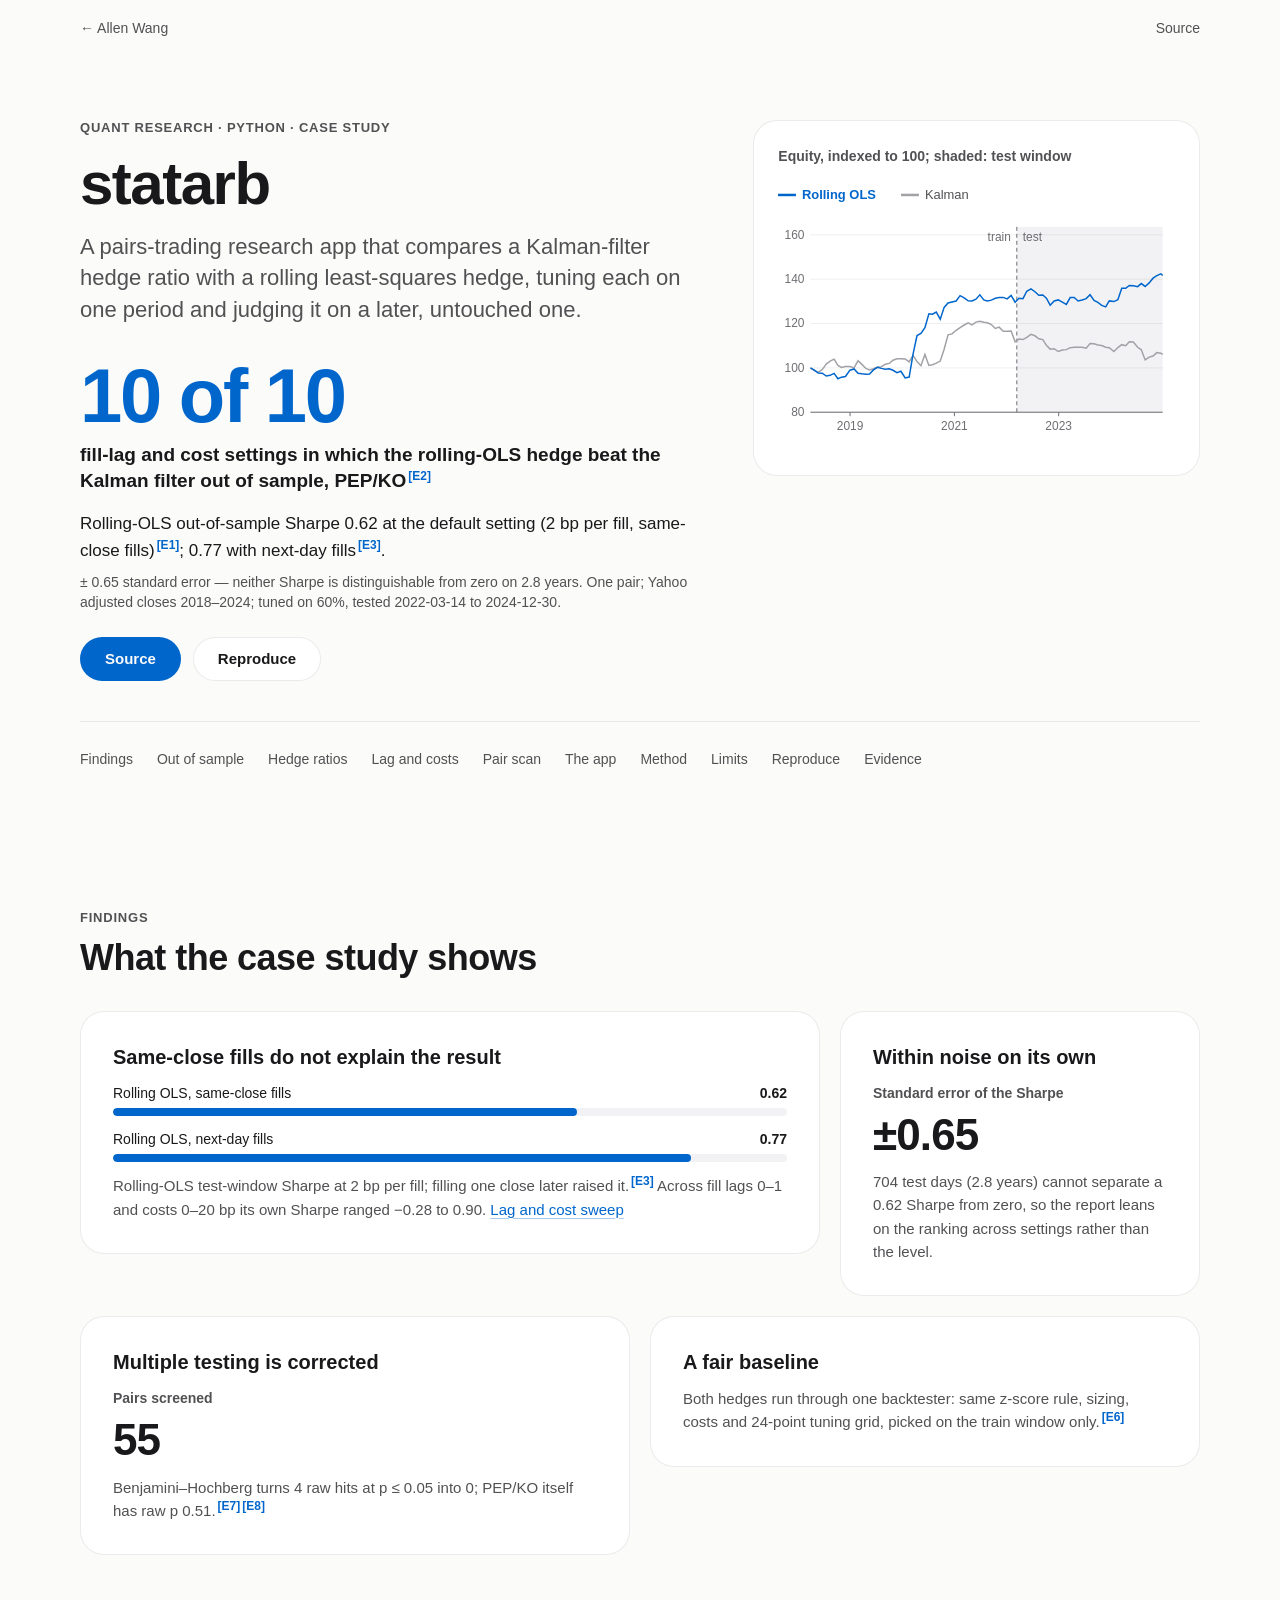
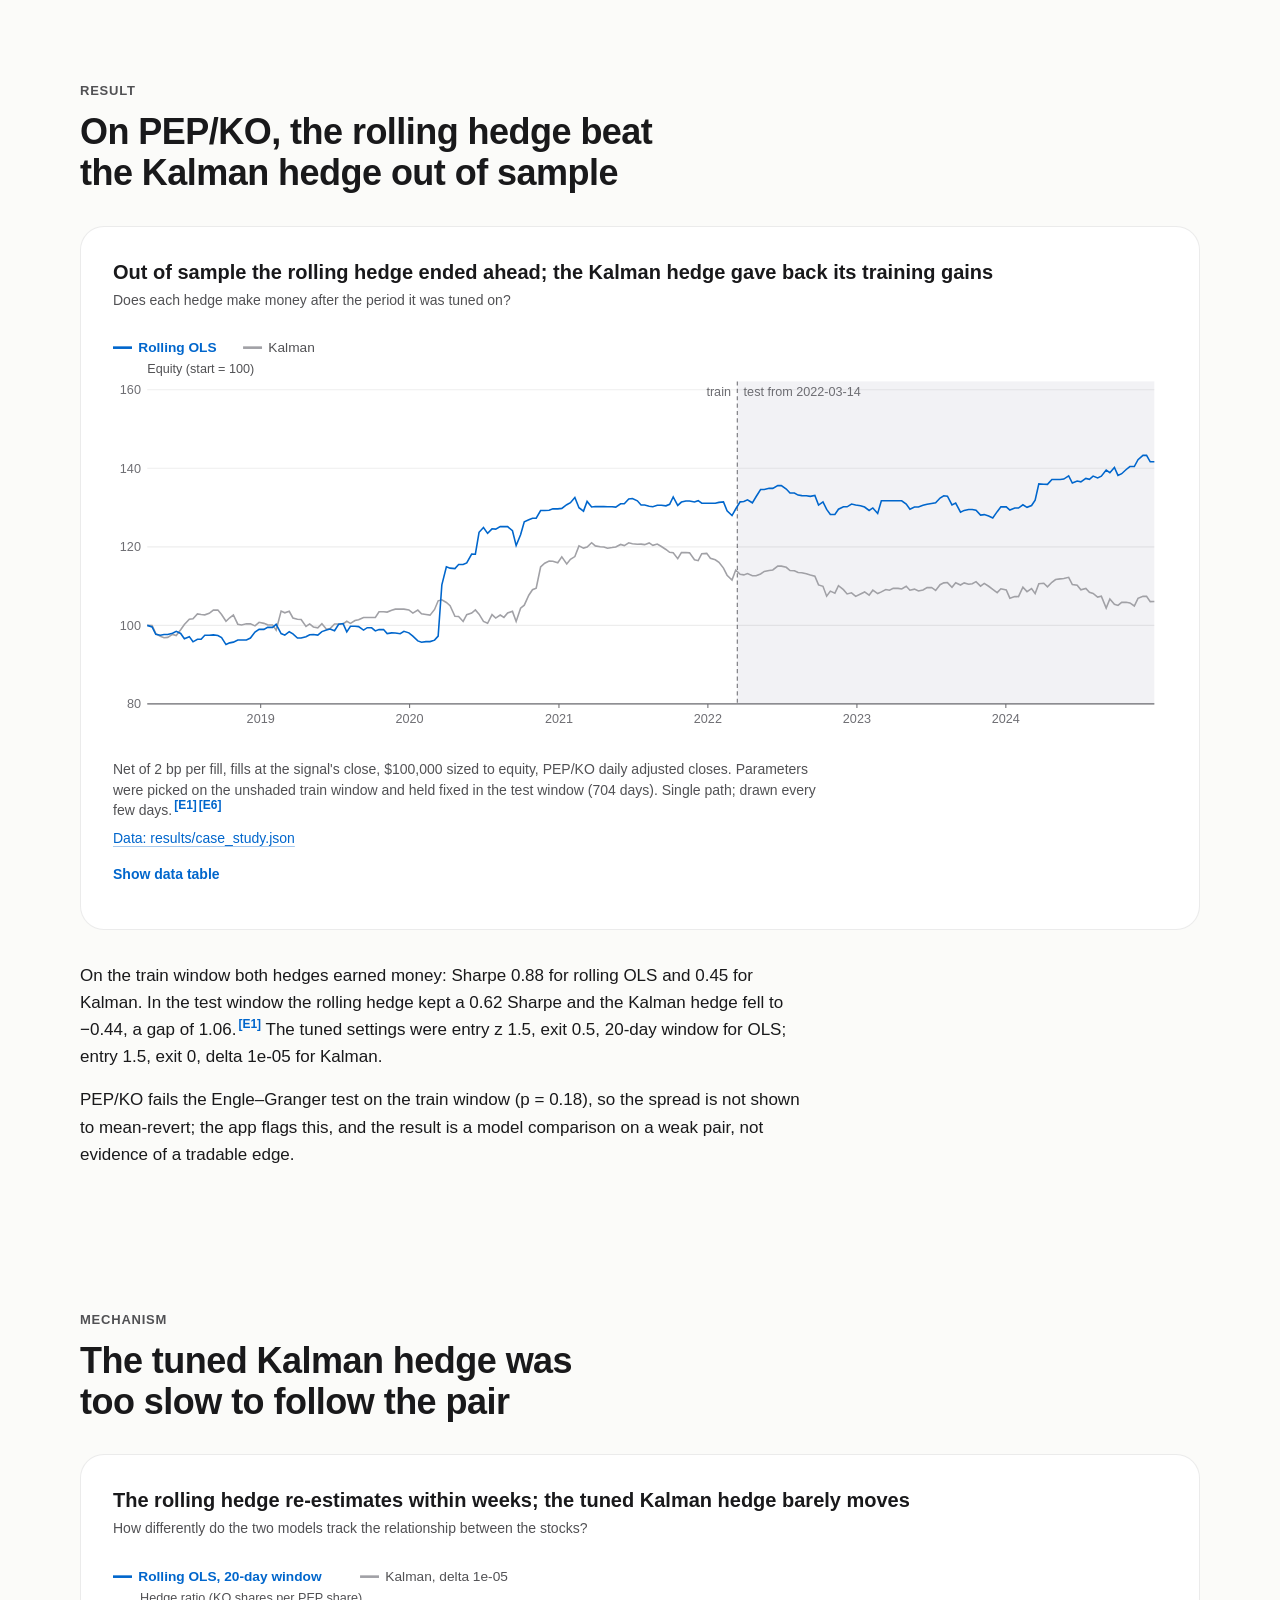
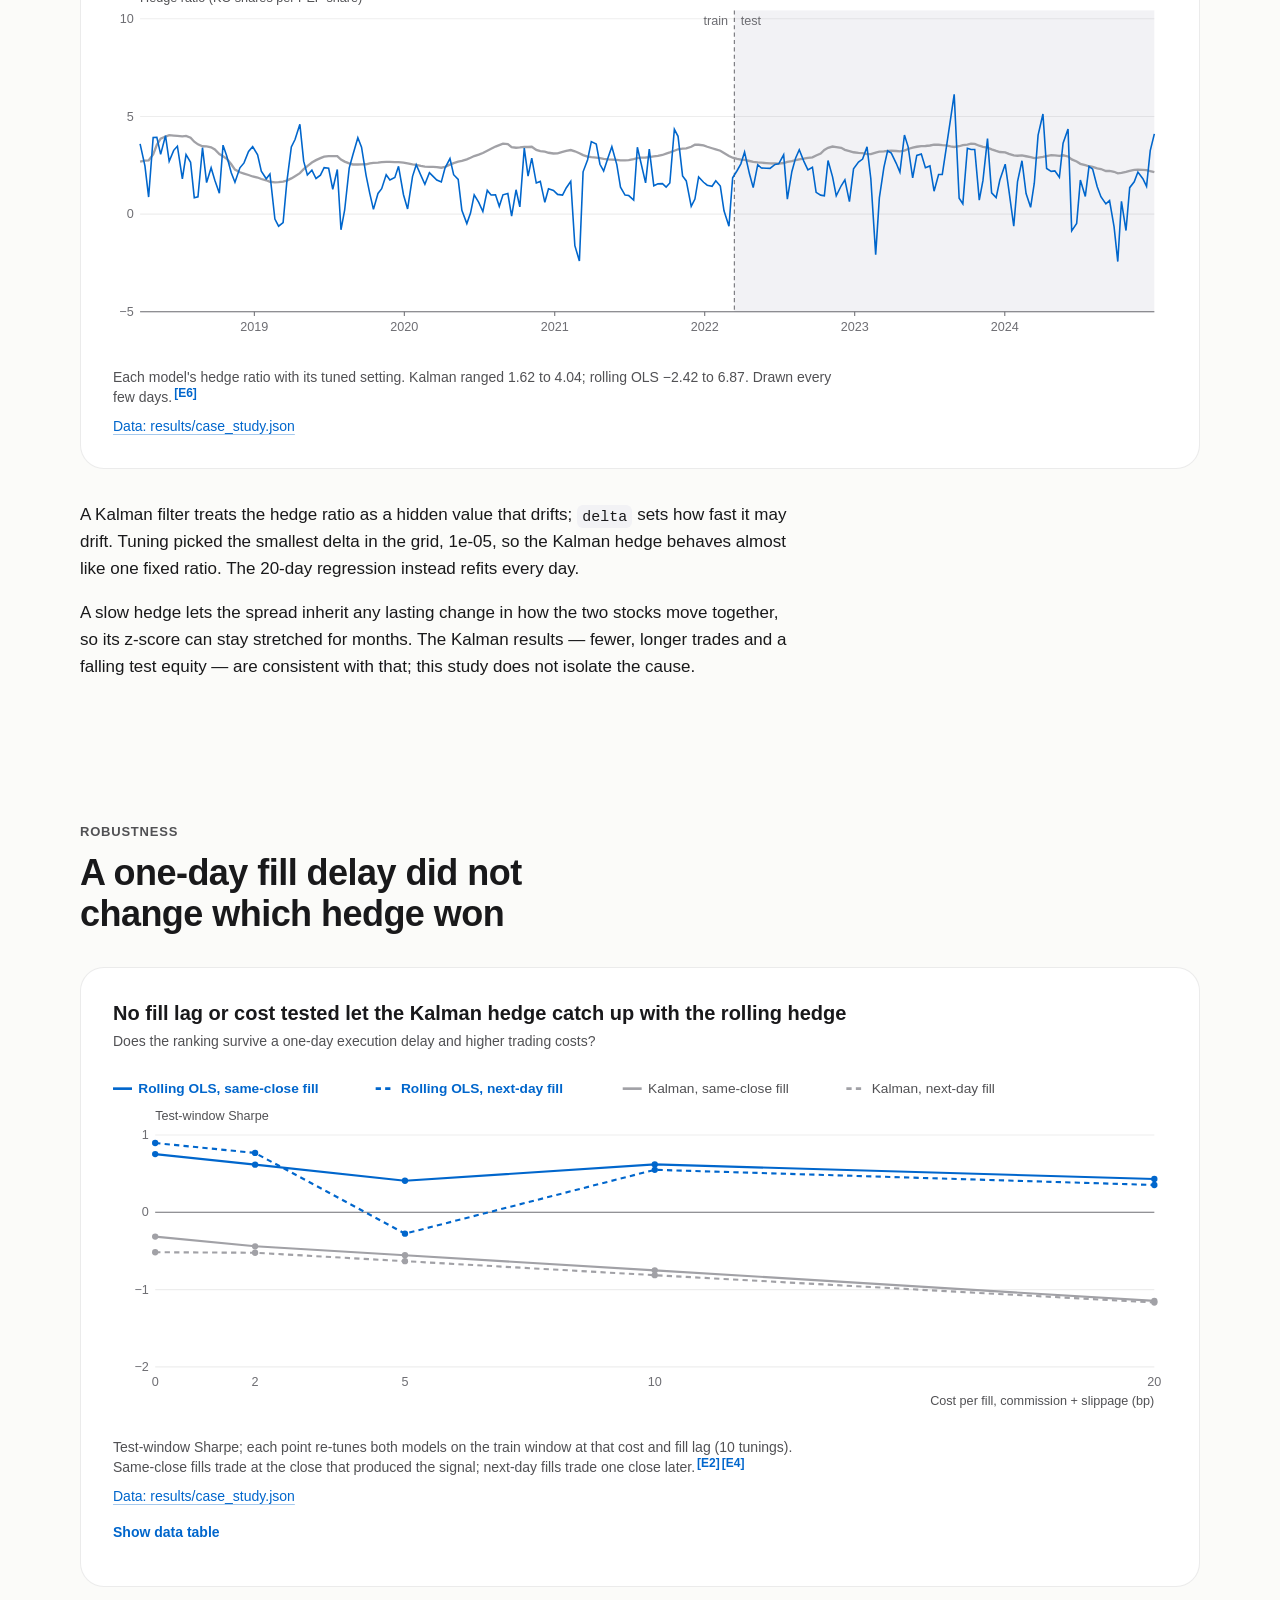
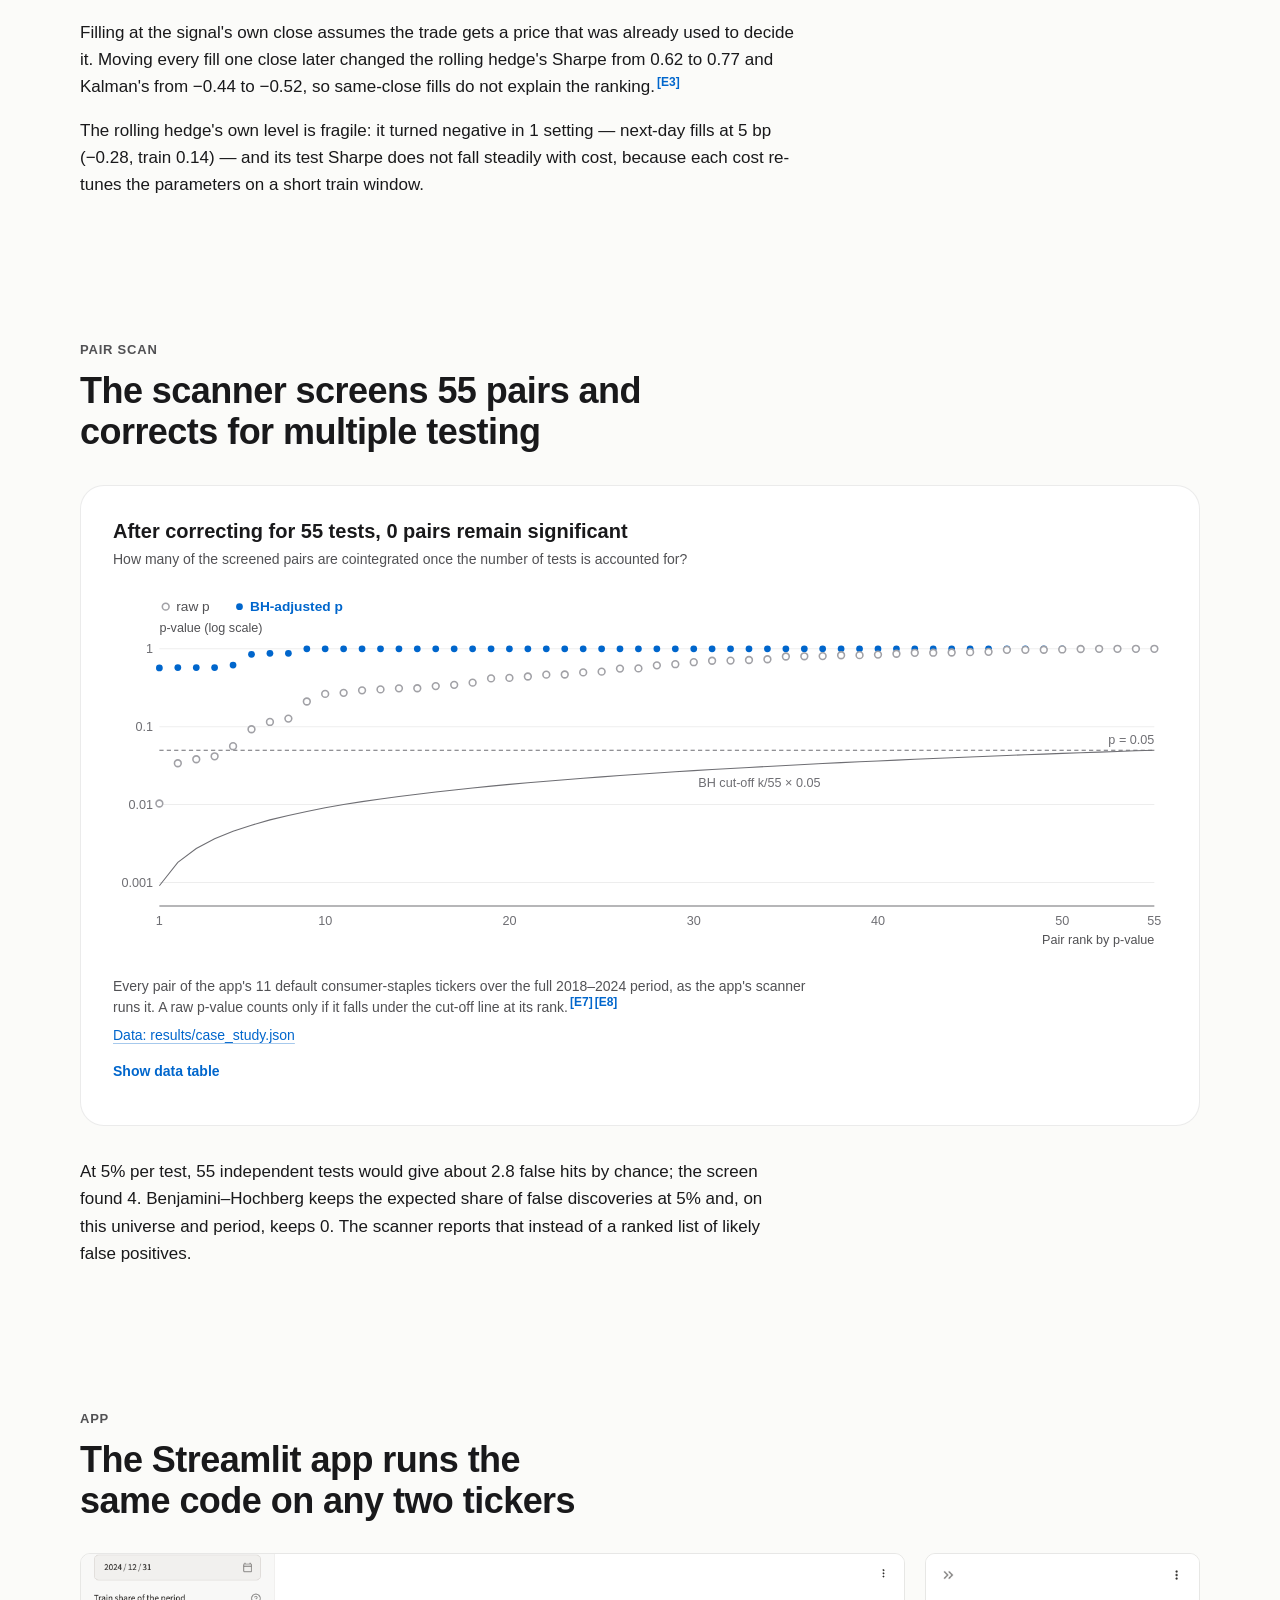
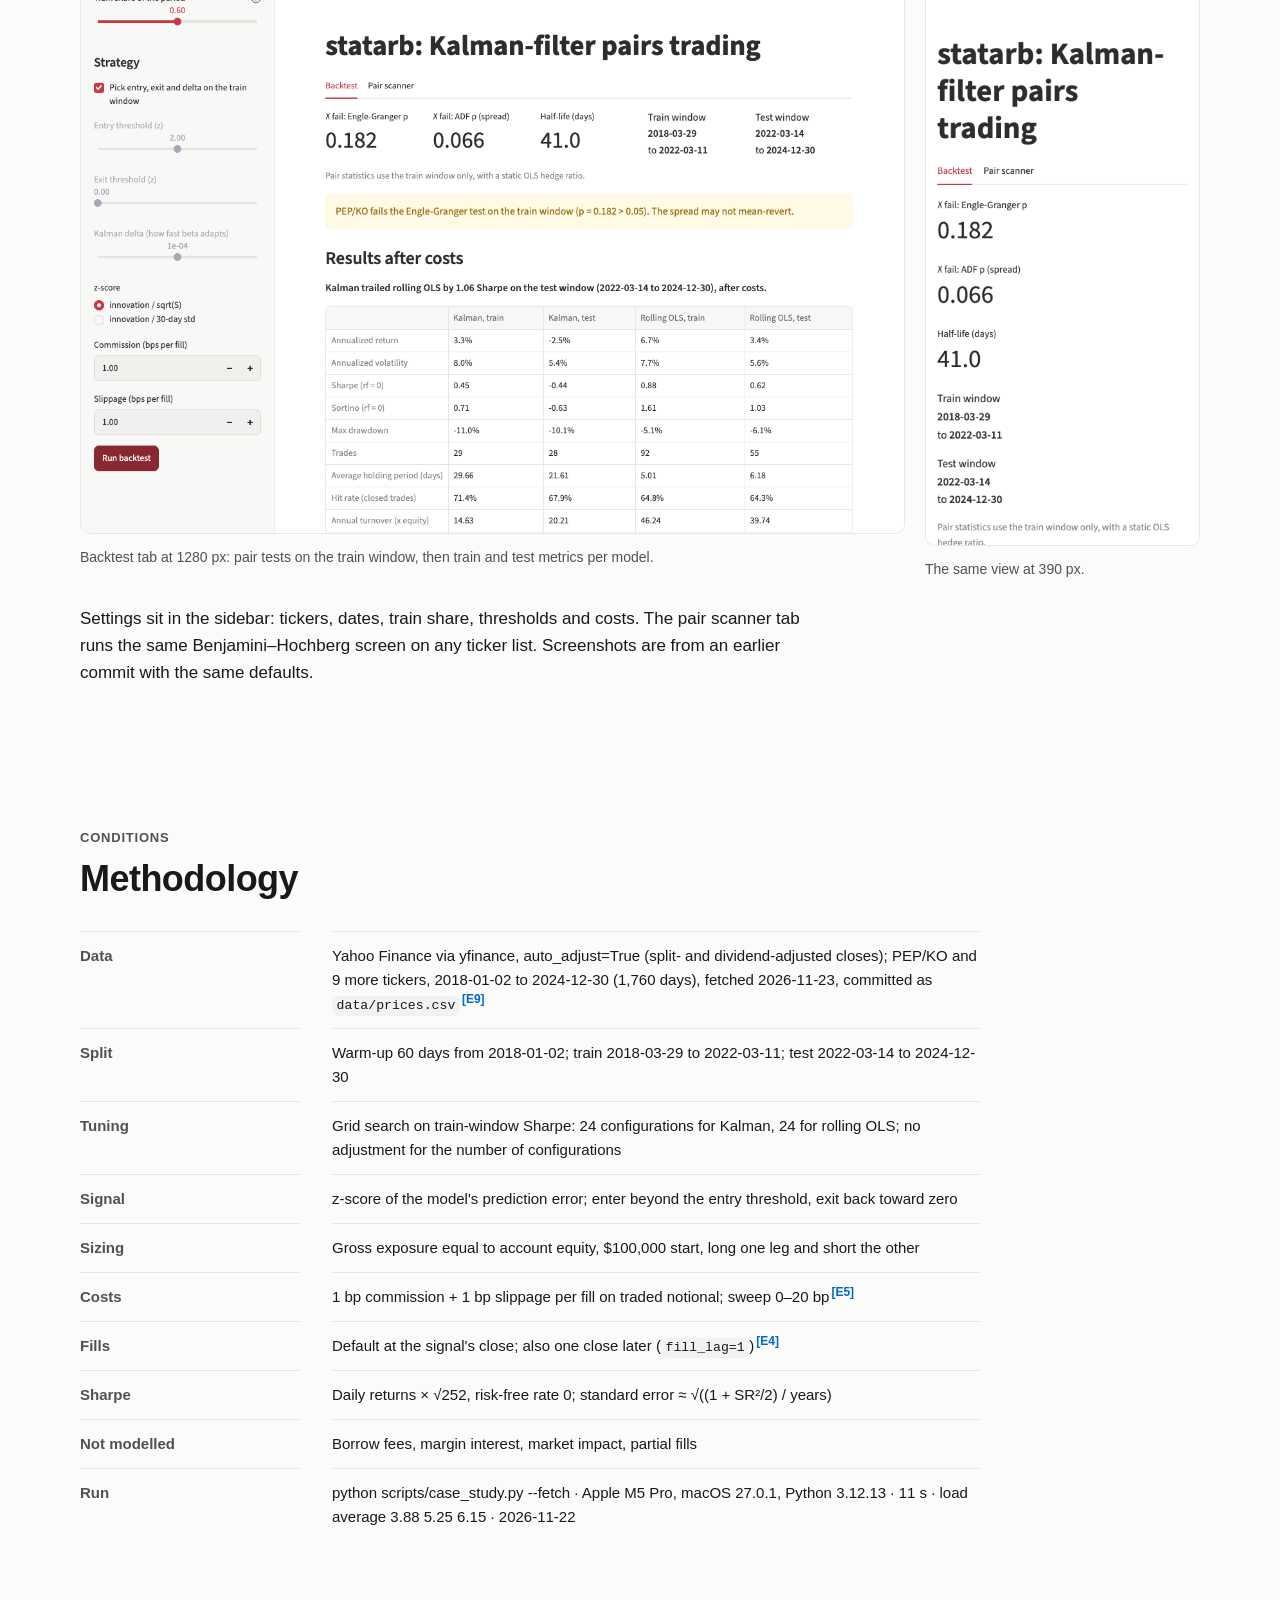
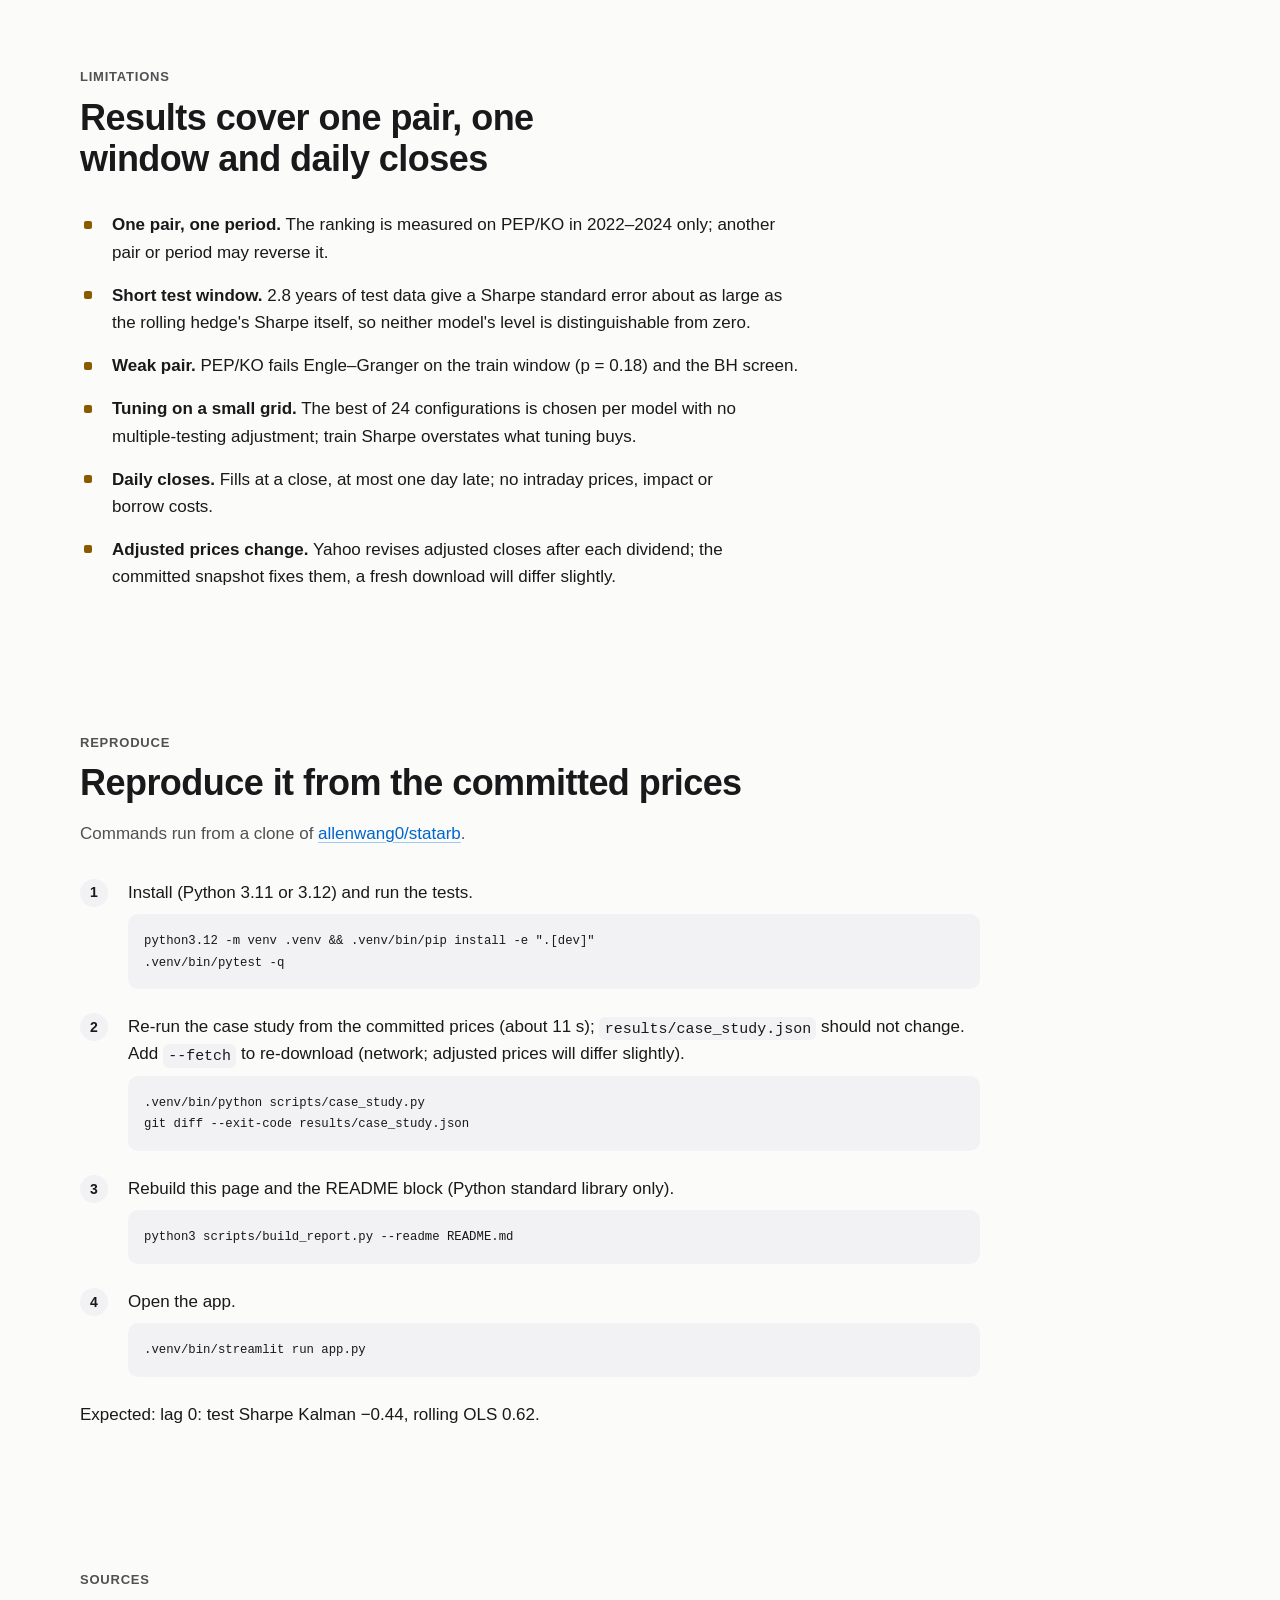
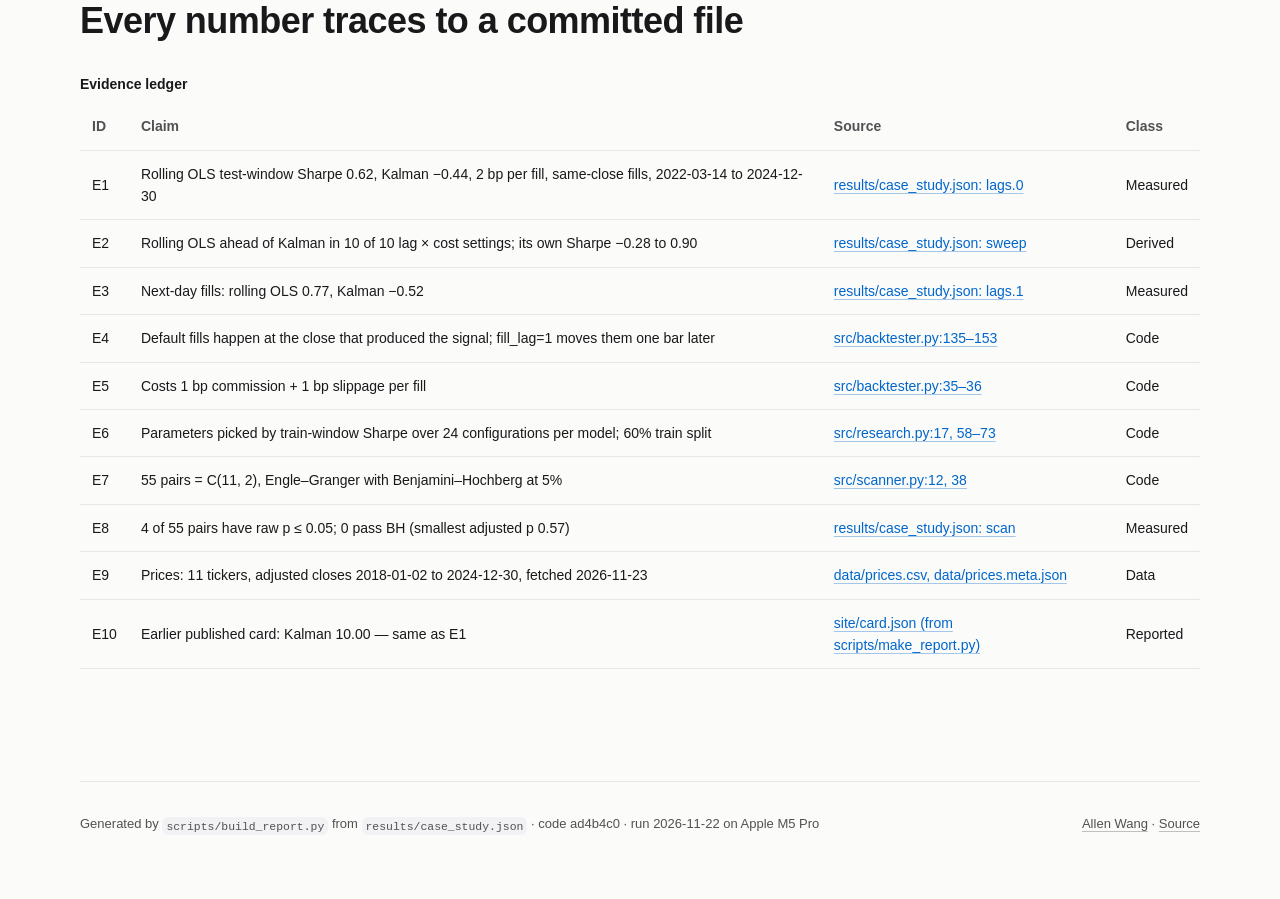
==== commit f557a0d6: "build: re-vendor report-kit v1.1 and rebuild the report" ====
--- a/docs/index.html
+++ b/docs/index.html
@@ -14,7 +14,7 @@
 <meta property="og:site_name" content="Allen Wang">
 <script>try{var t=localStorage.getItem("theme");if(t==="light"||t==="dark")document.documentElement.setAttribute("data-theme",t)}catch(e){}addEventListener("beforeprint",function(){document.querySelectorAll("details").forEach(function(d){d.open=true})});</script>
 <style>
-/* report-kit v1 — shared tokens and components for project reports. Inlined by report_kit.py. */
+/* report-kit v1.1 — shared tokens and components for project reports. Inlined by report_kit.py. */
 :root {
   --space-1: 4px; --space-2: 8px; --space-3: 12px; --space-4: 16px; --space-5: 24px;
   --space-6: 32px; --space-7: 48px; --space-8: 64px; --space-9: 96px; --space-10: 128px;
@@ -94,7 +94,7 @@
 
 /* Hero */
 .hero { padding-block: var(--space-8); }
-.hero-grid { display: grid; grid-template-columns: 7fr 5fr; gap: var(--space-7); align-items: end; }
+.hero-grid { display: grid; grid-template-columns: 7fr 5fr; gap: var(--space-7); align-items: start; }
 .eyebrow { font-size: var(--fs-eyebrow); font-weight: 600; line-height: 1.2; letter-spacing: .06em; text-transform: uppercase;
   color: var(--text-2); margin: 0 0 var(--space-4); }
 .hero-title { font-size: var(--fs-hero); font-weight: 700; line-height: 1.05; letter-spacing: -.025em; }
@@ -119,11 +119,14 @@
 /* Sticky section nav */
 .report-nav { position: sticky; top: 0; z-index: 5; background: color-mix(in srgb, var(--canvas) 86%, transparent);
   -webkit-backdrop-filter: saturate(1.8) blur(16px); backdrop-filter: saturate(1.8) blur(16px); border-bottom: 1px solid var(--border); }
-.report-nav ul { display: flex; gap: var(--space-5); margin: 0 auto; padding: 0 var(--gutter); max-width: calc(var(--page-max) + 2 * var(--gutter));
+.report-nav ul, .report-toc ul { display: flex; gap: 0 var(--space-5); margin: 0 auto; padding: 0 var(--gutter); max-width: calc(var(--page-max) + 2 * var(--gutter));
   list-style: none; overflow-x: auto; scrollbar-width: none; }
-.report-nav a { display: flex; align-items: center; min-height: var(--nav-h); white-space: nowrap; font-size: var(--fs-small);
+.report-nav a, .report-toc a { display: flex; align-items: center; min-height: var(--nav-h); white-space: nowrap; font-size: var(--fs-small);
   color: var(--text-2); text-decoration: none; }
-.report-nav a:hover { color: var(--text); }
+.report-nav a:hover, .report-toc a:hover { color: var(--text); }
+/* Inline contents (Tier B): the nav's type and divider, not sticky, wraps instead of scrolling */
+.report-toc { border-bottom: 1px solid var(--border); }
+.report-toc ul { flex-wrap: wrap; overflow: visible; }
 
 /* Sections */
 .section { padding-top: var(--section-gap); }
@@ -184,6 +187,8 @@
 @media (max-width: 734px) { .v-t { display: none; } .v-p { display: block; } }
 .figure figcaption { font-size: var(--fs-small); line-height: 1.45; color: var(--text-2); margin-top: var(--space-5); max-width: var(--measure); }
 .figure figcaption p { margin: 0 0 var(--space-2); }
+.fig-chart img, .fig-chart picture, .hero-figure img, .hero-figure picture { display: block; max-width: 100%; height: auto; }
+.fig-chart img, .hero-figure img { border-radius: var(--radius-sm); border: 1px solid var(--border); }
 details.data { margin-top: var(--space-1); font-size: var(--fs-small); }
 details.data summary { cursor: pointer; color: var(--accent); font-weight: 600; min-height: 44px; display: inline-flex; align-items: center; }
 details.data summary::marker { color: var(--text-3); }
@@ -228,7 +233,7 @@
     linear-gradient(to left, var(--grid), transparent) right / 8px 100% no-repeat scroll; }
 .card, .figure { --tw-bg: var(--surface); }
 table.bench { border-collapse: collapse; width: 100%; font-size: var(--fs-small); }
-table.bench caption { text-align: left; font-weight: 600; color: var(--text); padding: 0 0 var(--space-2); }
+.table-caption { font-size: var(--fs-small); font-weight: 600; color: var(--text); margin: 0 0 var(--space-2); }
 table.bench th, table.bench td { padding: var(--space-3) var(--space-3); height: 44px; text-align: left; border-bottom: 1px solid var(--border); white-space: nowrap; }
 table.bench thead th { font-weight: 600; color: var(--text-2); }
 table.bench tbody th { font-weight: 500; }
@@ -292,9 +297,9 @@
 <a class="skip" href="#main">Skip to content</a>
 <header class="wrap"><nav class="report-header" aria-label="Site"><a href="https://allenwang0.github.io/">← Allen Wang</a><span><a href="https://github.com/allenwang0/statarb">Source</a></span></nav></header>
 <main id="main">
-<section class="hero wrap" aria-labelledby="title"><div class="hero-grid"><div><p class="eyebrow">Quant research · Python · Case study</p><h1 class="hero-title" id="title">statarb</h1><p class="hero-sub">A pairs-trading research app that compares a Kalman-filter hedge ratio with a rolling least-squares hedge, tuning each on one period and judging it on a later, untouched one.</p><p class="hero-metric"><span class="value">10 of 10</span><span class="label">fill-lag and cost settings in which the rolling-OLS hedge beat the Kalman filter out of sample, PEP/KO<a class="ref" href="#evidence-e2" aria-label="Evidence E2">[E2]</a></span></p><p class="hero-support">Rolling-OLS out-of-sample Sharpe 0.62 at the default setting (2 bp per fill, same-close fills)<a class="ref" href="#evidence-e1" aria-label="Evidence E1">[E1]</a>; 0.77 with next-day fills<a class="ref" href="#evidence-e3" aria-label="Evidence E3">[E3]</a>.</p><p class="hero-context">± 0.65 standard error — neither Sharpe is distinguishable from zero on 2.8 years. One pair; Yahoo adjusted closes 2018–2024; tuned on 60%, tested 2022-03-14 to 2024-12-30.</p><div class="actions"><a href="https://github.com/allenwang0/statarb" class="btn btn-primary">Source</a><a href="#reproduce" class="btn">Reproduce</a></div></div><div class="hero-figure"><p class="card-label">Equity, indexed to 100; shaded: test window</p><div class="v-d"><svg xmlns="http://www.w3.org/2000/svg" viewBox="0 0 398 260" width="398" height="260" role="img" aria-labelledby="hero-d-title hero-d-desc"><title id="hero-d-title">Out of sample the rolling hedge ended ahead; the Kalman hedge gave back its training gains</title><desc id="hero-d-desc">Equity indexed to 100 at 2018-03-29 for both models, PEP/KO, 2 bp per fill, same-close fills. At the split (2022-03-14): rolling OLS 129.8, Kalman 113.3. At 2024-12-30: 141.7 and 106.1.</desc><rect class="c-band" x="239.6" y="44" width="146.4" height="186"/><path class="c-floor" d="M239.6 44V230"/><text x="233.6" y="58" class="c-tick" text-anchor="end">train</text><text x="245.6" y="58" class="c-tick">test</text><path class="c-grid" d="M32.5 230H386"/><text x="26.5" y="234" class="c-tick" text-anchor="end">80</text><path class="c-grid" d="M32.5 185.5H386"/><text x="26.5" y="189.5" class="c-tick" text-anchor="end">100</text><path class="c-grid" d="M32.5 141H386"/><text x="26.5" y="145" class="c-tick" text-anchor="end">120</text><path class="c-grid" d="M32.5 96.5H386"/><text x="26.5" y="100.5" class="c-tick" text-anchor="end">140</text><path class="c-grid" d="M32.5 52H386"/><text x="26.5" y="56" class="c-tick" text-anchor="end">160</text><path class="c-axis" d="M72.3 230v4"/><text x="72.3" y="248" class="c-tick" text-anchor="middle">2019</text><path class="c-axis" d="M177 230v4"/><text x="177" y="248" class="c-tick" text-anchor="middle">2021</text><path class="c-axis" d="M281.6 230v4"/><text x="281.6" y="248" class="c-tick" text-anchor="middle">2023</text><path class="c-axis" d="M32.5 230H386"/><path class="c-stroke-muted" stroke-width="1.5" d="M32.5 185.5L36.5 188.3L40.4 190.1L44.4 187.2L48.4 181.7L52.3 178.8L56.3 176.8L60.1 183.1L63.7 185.1L67.7 184.1L72.2 184.1L76.3 185.5L80.3 178.4L84.2 182L88.2 186.1L91.8 187.5L95.8 186.3L99.8 184.7L103.7 184.3L107.7 181.8L111.6 181L115.4 177.8L119.3 176.3L123.3 176.3L127.6 176.5L131.6 179.5L135.5 172.9L139.5 179.2L143.4 183.3L147.4 172L151.4 183L155 182.4L158.8 180.8L162.8 178.7L166.7 166.8L170.6 152.4L174.6 151.4L178.7 147.8L182.7 145.1L186.8 142.5L190.8 140.4L194.6 142.4L198.6 139.6L202.5 138.7L206.5 139.8L210.1 140.2L214.1 142L218 145.9L221.9 144.6L225.9 148.8L229.9 148.8L233.9 148.6L237.9 159.4L241.8 156.6L245.8 157.1L249.6 154.9L253.8 151.9L257.8 153.3L261.7 156.3L265.7 157.1L269.3 162.9L273.1 166.7L277.1 166.3L281.2 169.1L285.3 167.6L289.3 167.2L293.2 165.2L297.2 164.8L301.1 164.9L305.1 164.9L309.2 165.7L313.1 161L317.1 161.3L321 162.5L324.8 163.1L328.8 164.8L332.4 165.2L337 169.1L341 165.1L344.9 162.2L348.9 163.2L352.5 159.2L356.5 159.5L360.9 164.8L364.5 167.4L368.4 177.5L372.4 174.7L376.3 173.6L380.1 170.2L384.1 170.9L386 171.9"/><path class="c-line-accent" stroke-width="1.5" d="M32.5 185.5L36.5 187.7L40.4 190.7L44.4 190.9L48.4 193.7L52.3 193L56.3 191L60.1 196.4L63.7 194.8L67.7 194.2L72.2 187.8L76.3 186.6L80.3 191L84.2 191.5L88.2 191.9L91.8 191.6L95.8 187.5L99.8 184.9L103.7 186L107.7 186.8L111.6 186.5L115.4 187.9L119.3 190.3L123.3 188.9L127.6 195.6L131.6 194.7L135.5 171.7L139.5 153.1L143.4 151L147.4 145.1L151.4 131.3L155 131.6L158.8 129.5L162.8 136.6L166.7 124.8L170.6 120.4L174.6 119.4L178.7 118.4L182.7 113L186.8 115.2L190.8 118.2L194.6 118.3L198.6 116.6L202.5 112.2L206.5 117.3L210.1 118.4L214.1 117.5L218 115.6L221.9 115L225.9 114.8L229.9 116.3L233.9 112.7L237.9 119.6L241.8 115.6L245.8 116.1L249.6 108.6L253.8 106.3L257.8 109.1L261.7 112.6L265.7 112.4L269.3 115.5L273.1 122.6L277.1 118.3L281.2 117.3L285.3 119.6L289.3 121.8L293.2 114.9L297.2 114.9L301.1 118.4L305.1 117.4L309.2 116L313.1 112.1L317.1 117.9L321 119.8L324.8 122.8L328.8 124.3L332.4 118.3L337 119L341 117.2L344.9 105.7L348.9 105.6L352.5 102.8L356.5 103L360.9 104L364.5 100.9L368.4 103.8L372.4 100.2L376.3 95.5L380.1 93L384.1 91.1L386 92.8"/><path class="c-stroke-accent" stroke-width="2.5" d="M0 12H18"/><text x="24" y="16" class="c-label c-hi">Rolling OLS</text><path class="c-stroke-muted" stroke-width="2.5" d="M123.4 12H141.4"/><text x="147.4" y="16" class="c-label">Kalman</text></svg></div><div class="v-t"><svg xmlns="http://www.w3.org/2000/svg" viewBox="0 0 640 300" width="640" height="300" role="img" aria-labelledby="hero-t-title hero-t-desc"><title id="hero-t-title">Out of sample the rolling hedge ended ahead; the Kalman hedge gave back its training gains</title><desc id="hero-t-desc">Equity indexed to 100 at 2018-03-29 for both models, PEP/KO, 2 bp per fill, same-close fills. At the split (2022-03-14): rolling OLS 129.8, Kalman 113.3. At 2024-12-30: 141.7 and 106.1.</desc><rect class="c-band" x="381.4" y="44" width="246.6" height="226"/><path class="c-floor" d="M381.4 44V270"/><text x="375.4" y="58" class="c-tick" text-anchor="end">train</text><text x="387.4" y="58" class="c-tick">test</text><path class="c-grid" d="M32.5 270H628"/><text x="26.5" y="274" class="c-tick" text-anchor="end">80</text><path class="c-grid" d="M32.5 215.5H628"/><text x="26.5" y="219.5" class="c-tick" text-anchor="end">100</text><path class="c-grid" d="M32.5 161H628"/><text x="26.5" y="165" class="c-tick" text-anchor="end">120</text><path class="c-grid" d="M32.5 106.5H628"/><text x="26.5" y="110.5" class="c-tick" text-anchor="end">140</text><path class="c-grid" d="M32.5 52H628"/><text x="26.5" y="56" class="c-tick" text-anchor="end">160</text><path class="c-axis" d="M99.6 270v4"/><text x="99.6" y="288" class="c-tick" text-anchor="middle">2019</text><path class="c-axis" d="M187.6 270v4"/><text x="187.6" y="288" class="c-tick" text-anchor="middle">2020</text><path class="c-axis" d="M276 270v4"/><text x="276" y="288" class="c-tick" text-anchor="middle">2021</text><path class="c-axis" d="M364 270v4"/><text x="364" y="288" class="c-tick" text-anchor="middle">2022</text><path class="c-axis" d="M452.1 270v4"/><text x="452.1" y="288" class="c-tick" text-anchor="middle">2023</text><path class="c-axis" d="M540.2 270v4"/><text x="540.2" y="288" class="c-tick" text-anchor="middle">2024</text><path class="c-axis" d="M32.5 270H628"/><path class="c-stroke-muted" stroke-width="1.5" d="M32.5 215.5L36.8 217.3L40.5 223.3L44.1 222.2L47.9 222.6L52 219.1L55.7 213.1L59.5 210.9L63.1 207L67.2 208.8L71.1 204.9L74.7 205.9L78.3 212.2L82.4 209.5L86.1 214.7L89.7 213.3L94.3 214.6L98.1 214.5L102 216.2L106.3 215.5L109.9 218.8L113.8 206.8L117.9 207.4L121.5 211.1L125.1 217.4L129 214.8L133.1 218L137 215.3L140.6 217.8L144.9 214.5L148.6 214.6L152.2 214.2L155.8 213.2L160.1 210L163.8 210L167.4 210L171 206L174.6 206.3L178.7 204.2L182.6 204.2L186.4 204.3L190.8 206.7L194.6 207.4L198.3 207.2L202.6 204.5L206.2 198.8L209.8 204.9L214.2 210.1L217.8 210L221.4 208.1L225.3 201.4L229.4 208.3L233.2 214L236.9 208L240.5 209L244.6 209.6L248.4 205.8L252.1 207.1L255.7 202L259.8 191.3L263.4 179.2L267 173.5L270.9 171.9L275.2 172L279.1 171.6L283.4 169L287.3 158.3L290.9 162.6L294.5 161L298.9 159.6L302.5 161.1L306.1 162.4L309.7 161.1L314.1 160.6L317.7 158.2L321.6 159.2L325.7 159.5L329.3 158.3L332.9 158.5L336.8 161.3L340.9 163.3L344.5 165.7L348.1 165.6L351.7 164.1L356.1 170L359.7 165.1L363.5 165.3L367.2 170.8L371.5 171.1L375.1 177.3L379 182L383.1 180L386.7 179.9L390.6 182.2L394.2 182.5L398.3 178.1L402.2 177L406 174.4L410.4 175.2L414 176.3L417.6 179L421.2 179.2L425.6 179.7L429.2 188.4L432.8 196.6L436.4 191.7L440.5 190.5L444.4 192.7L448 194.5L452.6 194.7L456.4 192.3L460.1 192.3L464.4 193.4L468 190.8L471.6 190.7L476 189.8L479.6 186.6L483.2 191.1L486.8 190.9L491.2 190.9L495 189.3L498.9 190.3L503 186.5L506.6 185.9L510.2 186.1L514.1 188.5L518.2 186.9L521.8 183.9L525.5 186.8L529.1 186.6L533.4 190.2L537 192L541.1 193.8L545.5 195.5L549.1 193.3L553 191L557.1 191.6L560.7 187.1L564.5 187.1L568.2 183.7L572.3 183.2L576.1 178.9L579.7 187.9L584.1 190.4L587.9 189.4L591.6 192.4L595.2 197.6L599.5 203.5L603.1 198.3L606.8 201.6L610.4 198.1L614.5 200.5L618.1 196.7L622 195.3L625.6 199L628 198.9"/><path class="c-line-accent" stroke-width="1.5" d="M32.5 215.5L36.8 218.7L40.5 221.8L44.1 221.8L47.9 221L52 220.6L55.7 223.3L59.5 226.9L63.1 225.2L67.2 222.4L71.1 222.1L74.7 222.5L78.3 229.3L82.4 227.7L86.1 225.6L89.7 225.6L94.3 224.3L98.1 218.3L102 218.3L106.3 216.9L109.9 214.8L113.8 222.3L117.9 218L121.5 224.2L125.1 224.3L129 221.8L133.1 223L137 218.6L140.6 218L144.9 218.4L148.6 220.9L152.2 219.4L155.8 215.4L160.1 219L163.8 217.1L167.4 219.4L171 218.4L174.6 221.5L178.7 221.4L182.6 221.5L186.4 220.1L190.8 223L194.6 227.2L198.3 226.8L202.6 225.8L206.2 198.6L209.8 174.8L214.2 176.5L217.8 173.2L221.4 172.1L225.3 166L229.4 151L233.2 151.2L236.9 148.5L240.5 147L244.6 147L248.4 149.8L252.1 155.6L255.7 143.6L259.8 141.1L263.4 140L267 135.7L270.9 134.6L275.2 134.7L279.1 133.3L283.4 130.3L287.3 133.7L290.9 138.7L294.5 129.5L298.9 133.1L302.5 133.1L306.1 133.2L309.7 133.4L314.1 131.1L317.7 127.8L321.6 129L325.7 131.9L329.3 132.8L332.9 132.1L336.8 132.1L340.9 132.5L344.5 127.4L348.1 129.8L351.7 129.2L356.1 129.8L359.7 130.7L363.5 130.7L367.2 130.7L371.5 130.3L375.1 133.1L379 130.5L383.1 129.8L386.7 129.7L390.6 130.5L394.2 121.2L398.3 121.3L402.2 120.4L406 118.5L410.4 120.9L414 122.2L417.6 125.3L421.2 125.4L425.6 126L429.2 133.2L432.8 137.2L436.4 138.5L440.5 139.1L444.4 133.2L448 133.3L452.6 134.2L456.4 132.6L460.1 133.9L464.4 137.8L468 129L471.6 129L476 129L479.6 129.1L483.2 134.7L486.8 133.4L491.2 132.1L495 130.5L498.9 130.4L503 125.5L506.6 126.9L510.2 130.5L514.1 137.6L518.2 135L521.8 133.5L525.5 139L529.1 139.6L533.4 141L537 133.2L541.1 132.1L545.5 134.1L549.1 134.9L553 132.3L557.1 128.6L560.7 118L564.5 117.6L568.2 114.2L572.3 114.2L576.1 107.1L579.7 117.6L584.1 115.4L587.9 113.6L591.6 111.9L595.2 112L599.5 107.8L603.1 107.7L606.8 113.7L610.4 108.2L614.5 105.3L618.1 102.3L622 97.5L625.6 102L628 102"/><path class="c-stroke-accent" stroke-width="2.5" d="M0 12H18"/><text x="24" y="16" class="c-label c-hi">Rolling OLS</text><path class="c-stroke-muted" stroke-width="2.5" d="M123.4 12H141.4"/><text x="147.4" y="16" class="c-label">Kalman</text></svg></div><div class="v-p"><svg xmlns="http://www.w3.org/2000/svg" viewBox="0 0 280 240" width="280" height="240" role="img" aria-labelledby="hero-p-title hero-p-desc"><title id="hero-p-title">Out of sample the rolling hedge ended ahead; the Kalman hedge gave back its training gains</title><desc id="hero-p-desc">Equity indexed to 100 at 2018-03-29 for both models, PEP/KO, 2 bp per fill, same-close fills. At the split (2022-03-14): rolling OLS 129.8, Kalman 113.3. At 2024-12-30: 141.7 and 106.1.</desc><rect class="c-band" x="170.5" y="44" width="97.5" height="166"/><path class="c-floor" d="M170.5 44V210"/><text x="164.5" y="58" class="c-tick" text-anchor="end">train</text><text x="176.5" y="58" class="c-tick">test</text><path class="c-grid" d="M32.5 210H268"/><text x="26.5" y="214" class="c-tick" text-anchor="end">80</text><path class="c-grid" d="M32.5 170.5H268"/><text x="26.5" y="174.5" class="c-tick" text-anchor="end">100</text><path class="c-grid" d="M32.5 131H268"/><text x="26.5" y="135" class="c-tick" text-anchor="end">120</text><path class="c-grid" d="M32.5 91.5H268"/><text x="26.5" y="95.5" class="c-tick" text-anchor="end">140</text><path class="c-grid" d="M32.5 52H268"/><text x="26.5" y="56" class="c-tick" text-anchor="end">160</text><path class="c-axis" d="M59 210v4"/><text x="59" y="228" class="c-tick" text-anchor="middle">2019</text><path class="c-axis" d="M128.8 210v4"/><text x="128.8" y="228" class="c-tick" text-anchor="middle">2021</text><path class="c-axis" d="M198.4 210v4"/><text x="198.4" y="228" class="c-tick" text-anchor="middle">2023</text><path class="c-axis" d="M32.5 210H268"/><path class="c-stroke-muted" stroke-width="1.5" d="M32.5 170.5L36.5 176.8L40.5 170.5L44.5 164.3L48.5 162.8L52.4 165.5L56.5 169.7L60.6 170.2L64.9 163.7L68.7 167.6L72.7 170.4L77 169.8L80.7 169.3L84.7 166.5L88.6 163.8L92.6 162.3L97 165.1L101 150.8L105 166L109 158.5L113 166.2L116.8 164.3L120.8 160.7L124.7 141.1L129.1 138L133.2 129.5L137.1 130.8L141.1 132.1L145.1 129L149.1 129.7L153.1 130.4L156.8 136.2L160.8 140L164.8 138.1L169.1 147.4L172.9 144.4L176.9 143.3L181.3 140.7L185.2 144.6L189.2 149.1L192.9 153.6L196.9 154.5L201.3 155.4L205.3 151.9L209.3 149.6L213.3 152.3L217.4 150.9L221.3 149.3L225.3 150L229.3 150.9L233.5 153L237.5 151.3L241.5 149.5L245.5 147.9L249.6 147.8L253.6 153.7L257.6 157.2L261.5 159.9L265.5 155.9L268 158.5"/><path class="c-line-accent" stroke-width="1.5" d="M32.5 170.5L36.5 175.1L40.5 176.9L44.5 177.5L48.5 176.8L52.4 179.3L56.5 176.8L60.6 171.5L64.9 175.6L68.7 176.8L72.7 174.9L77 172.6L80.7 171L84.7 171.7L88.6 174.6L92.6 173.5L97 179.4L101 168.5L105 141.5L109 134.6L113 121.9L116.8 120.8L120.8 118.4L124.7 112.7L129.1 110.2L133.2 111.5L137.1 110.7L141.1 110.8L145.1 106.9L149.1 109.9L153.1 110.1L156.8 109.5L160.8 106.7L164.8 109L169.1 113.1L172.9 107.4L176.9 102.2L181.3 100.2L185.2 105.8L189.2 108.9L192.9 114.7L196.9 110.4L201.3 112.7L205.3 107.8L209.3 107.9L213.3 111L217.4 106.4L221.3 108.9L225.3 112.2L229.3 115.5L233.5 110.7L237.5 109.8L241.5 99.5L245.5 97.1L249.6 96.6L253.6 95.4L257.6 93.7L261.5 90.6L265.5 85L268 88.2"/><path class="c-stroke-accent" stroke-width="2.5" d="M0 12H18"/><text x="24" y="16" class="c-label c-hi">Rolling OLS</text><path class="c-stroke-muted" stroke-width="2.5" d="M123.4 12H141.4"/><text x="147.4" y="16" class="c-label">Kalman</text></svg></div></div></div></section><nav class="toc wrap" aria-label="Contents"><ol><li><a href="#findings">Findings</a></li><li><a href="#backtest">Out of sample</a></li><li><a href="#mechanism">Hedge ratios</a></li><li><a href="#robustness">Lag and costs</a></li><li><a href="#scan">Pair scan</a></li><li><a href="#app">The app</a></li><li><a href="#methodology">Method</a></li><li><a href="#limitations">Limits</a></li><li><a href="#reproduce">Reproduce</a></li><li><a href="#evidence">Evidence</a></li></ol></nav><section class="section wrap" aria-labelledby="findings"><div class="section-head"><p class="eyebrow">Findings</p><h2 id="findings">What the case study shows<a class="anchor" href="#findings" aria-label="Link to this section">#</a></h2></div><div class="bento"><div class="card span-8" style="--p:1"><h3 class="card-heading">Same-close fills do not explain the result</h3><div class="cmp"><div class="cmp-row"><div class="cmp-head"><span>Rolling OLS, same-close fills</span><b>0.62</b></div><div class="cmp-track" aria-hidden="true"><span class="cmp-fill is-accent" style="width:68.8%"></span></div></div><div class="cmp-row"><div class="cmp-head"><span>Rolling OLS, next-day fills</span><b>0.77</b></div><div class="cmp-track" aria-hidden="true"><span class="cmp-fill is-accent" style="width:85.7%"></span></div></div></div><p>Rolling-OLS test-window Sharpe at 2 bp per fill; filling one close later raised it.<a class="ref" href="#evidence-e3" aria-label="Evidence E3">[E3]</a> Across fill lags 0–1 and costs 0–20 bp its own Sharpe ranged −0.28 to 0.90. <a href="#robustness">Lag and cost sweep</a></p></div><div class="card span-4" style="--p:2"><h3 class="card-heading">Within noise on its own</h3><dl class="metric"><dt>Standard error of the Sharpe</dt><dd>±0.65</dd></dl><p>704 test days (2.8 years) cannot separate a 0.62 Sharpe from zero, so the report leans on the ranking across settings rather than the level.</p></div><div class="card span-6" style="--p:3"><h3 class="card-heading">Multiple testing is corrected</h3><dl class="metric"><dt>Pairs screened</dt><dd>55</dd></dl><p>Benjamini–Hochberg turns 4 raw hits at p ≤ 0.05 into 0; PEP/KO itself has raw p 0.51.<a class="ref" href="#evidence-e7" aria-label="Evidence E7">[E7]</a><a class="ref" href="#evidence-e8" aria-label="Evidence E8">[E8]</a></p></div><div class="card span-6" style="--p:4"><h3 class="card-heading">A fair baseline</h3><p>Both hedges run through one backtester: same z-score rule, sizing, costs and 24-point tuning grid, picked on the train window only.<a class="ref" href="#evidence-e6" aria-label="Evidence E6">[E6]</a></p></div></div></section><section class="section wrap" aria-labelledby="backtest"><div class="section-head"><p class="eyebrow">Result</p><h2 id="backtest">On PEP/KO, the rolling hedge beat the Kalman hedge out of sample<a class="anchor" href="#backtest" aria-label="Link to this section">#</a></h2></div><figure class="figure" id="fig-equity" aria-labelledby="fig-equity-t"><h3 class="fig-takeaway" id="fig-equity-t">Out of sample the rolling hedge ended ahead; the Kalman hedge gave back its training gains</h3><p class="fig-question">Does each hedge make money after the period it was tuned on?</p><div class="fig-chart"><div class="v-d"><svg xmlns="http://www.w3.org/2000/svg" viewBox="0 0 1000 380" width="1000" height="380" role="img" aria-labelledby="eq-d-title eq-d-desc"><title id="eq-d-title">Out of sample the rolling hedge ended ahead; the Kalman hedge gave back its training gains</title><desc id="eq-d-desc">Equity indexed to 100 at 2018-03-29 for both models, PEP/KO, 2 bp per fill, same-close fills. At the split (2022-03-14): rolling OLS 129.8, Kalman 113.3. At 2024-12-30: 141.7 and 106.1.</desc><rect class="c-band" x="592.3" y="44" width="395.7" height="306"/><path class="c-floor" d="M592.3 44V350"/><text x="586.3" y="58" class="c-tick" text-anchor="end">train</text><text x="598.3" y="58" class="c-tick">test from 2022-03-14</text><path class="c-grid" d="M32.5 350H988"/><text x="26.5" y="354" class="c-tick" text-anchor="end">80</text><path class="c-grid" d="M32.5 275.5H988"/><text x="26.5" y="279.5" class="c-tick" text-anchor="end">100</text><path class="c-grid" d="M32.5 201H988"/><text x="26.5" y="205" class="c-tick" text-anchor="end">120</text><path class="c-grid" d="M32.5 126.5H988"/><text x="26.5" y="130.5" class="c-tick" text-anchor="end">140</text><path class="c-grid" d="M32.5 52H988"/><text x="26.5" y="56" class="c-tick" text-anchor="end">160</text><path class="c-axis" d="M140.1 350v4"/><text x="140.1" y="368" class="c-tick" text-anchor="middle">2019</text><path class="c-axis" d="M281.4 350v4"/><text x="281.4" y="368" class="c-tick" text-anchor="middle">2020</text><path class="c-axis" d="M423.1 350v4"/><text x="423.1" y="368" class="c-tick" text-anchor="middle">2021</text><path class="c-axis" d="M564.4 350v4"/><text x="564.4" y="368" class="c-tick" text-anchor="middle">2022</text><path class="c-axis" d="M705.8 350v4"/><text x="705.8" y="368" class="c-tick" text-anchor="middle">2023</text><path class="c-axis" d="M847.1 350v4"/><text x="847.1" y="368" class="c-tick" text-anchor="middle">2024</text><path class="c-axis" d="M32.5 350H988"/><path class="c-stroke-muted" stroke-width="1.5" d="M32.5 275.5L37.1 275.7L40.6 283.3L44.9 285.9L48.4 287.3L51.9 286.9L56.5 284.1L60 285.2L64.2 279.7L67.7 274.7L72.4 269.6L75.9 269.2L80.1 264.6L83.6 265.1L87.1 265.5L91.3 264.1L95.2 261L99.5 261L103 265.2L107.2 271.6L110.7 268.3L114.2 265.6L118.4 274.4L121.9 275.2L126.6 273.9L130.4 274.1L134.7 276L138.6 272.6L143.2 273.6L146.7 275L151.4 275.2L154.8 280.1L159.5 261.9L163 263.6L167.2 262.1L170.7 268.5L175 269.7L178.5 270L183.1 276.5L186.6 274.1L190.1 277L194.3 277.8L198.2 273.9L202.5 279.1L205.9 278.6L210.2 274.2L214.1 274.2L218.3 274.2L221.8 271.6L225.3 273.6L229.6 270.9L233 270.2L237.7 268L241.2 268L245.4 268L248.9 268L252.4 262.6L256.7 262.5L260.1 262.9L264.4 261.2L267.9 260.1L272.5 260.1L276 260.1L280.7 260.9L284.5 263.9L289.2 261L292.7 264.5L296.9 265.2L300.8 265.8L305.1 260.4L308.5 252.2L312 251.2L316.3 253.8L319.8 256.8L324.4 266.9L327.9 267L332.2 271.8L335.6 265.3L340.3 263.8L343.8 260.8L347.3 264.9L351.5 271.8L355.4 273.5L359.6 265.3L363.1 268.6L367.4 265.7L370.9 267.9L374.4 263.7L379 262.2L382.5 271.8L386.7 259.2L390.2 256.3L394.5 246.9L398 241.7L401.5 240.3L405.7 220.1L409.6 216.5L413.8 214.4L417.3 214.6L422 216.1L425.8 210.5L430.5 217.3L434 212.8L438.2 210.2L442.1 200.1L446.4 202.2L449.8 201.2L454.1 197.1L457.6 200.1L462.2 200.9L465.7 201.2L469.2 202.3L473.5 201.7L477 201.1L481.6 198.7L485.1 199.8L489.3 197.1L492.8 198L497.5 198.5L501 198.4L504.4 198.9L508.7 197.3L512.2 199.6L516.4 198.3L520.3 200.7L524.6 203.5L528.1 206.2L531.5 206.6L535.8 212.2L539.3 206.5L543.5 206.4L547 206.7L551.7 213.3L555.2 214.1L558.6 207.5L563.3 207.2L566.8 211.8L571.4 213.3L574.9 215.6L579.2 221.2L582.6 227.9L587.3 232.5L590.8 223L595 227L598.5 227.6L602 226.3L606.6 228.4L610.1 228.4L614.4 226.7L617.9 224.3L622.5 223.4L626 222.9L630.7 219.3L634.1 219.3L638.8 220.4L642.3 223.5L646.5 223.6L650 225.3L653.5 225.5L657.8 226.5L661.6 227.7L665.9 228.9L669.4 237.1L673.6 238.4L677.1 247.8L680.6 243L684.9 244.9L688.3 237.8L693 241.6L696.5 245.7L700.7 244.6L704.6 248L709.2 245.7L713.1 243.8L717.4 246.9L720.9 242.1L725.5 245.3L729 243.7L733.2 241.5L736.7 242.1L740.2 240.4L744.9 240.4L748.3 241L752.6 238.4L756.1 242.1L760.4 241.1L764.2 242.9L768.5 241.9L772.4 239.7L776.6 239.5L780.5 242.3L784.7 236.9L788.2 235.2L791.7 234.9L796 239.3L799.5 235L804.1 237.2L807.6 235.2L811.8 236.4L815.3 236L818.8 234L823.1 238.3L826.6 235.7L830.8 238.4L834.7 241.3L838.9 244.4L842.4 240.8L847.5 241.9L850.9 249.7L855.6 248.1L859.1 248.2L863.3 239.3L867.2 243.5L871.5 240.6L874.9 245.4L878.4 236L883.1 235.5L886.6 239L890.8 234.6L894.3 232L898.6 231.4L902.1 231L906.7 229.9L910.2 236.8L914.8 237.5L918.3 241.7L923 240.5L926.4 244.1L929.9 245.2L934.2 248.7L937.7 247.9L942.3 259.1L945.8 250.5L950.1 255.5L953.5 256.6L957 253.7L961.3 253.5L964.8 254.2L969 257.1L972.5 249.9L977.2 247.9L980.6 248L984.1 253L988 252.8"/><path class="c-line-accent" stroke-width="1.5" d="M32.5 275.5L37.1 277L40.6 284L44.9 284.8L48.4 284.2L51.9 284.2L56.5 283L60 281.2L64.2 283.2L67.7 288.2L72.4 286.2L75.9 291.1L80.1 288.7L83.6 288.7L87.1 284.9L91.3 284.9L95.2 284.5L99.5 285.1L103 287.1L107.2 293.7L110.7 292.1L114.2 291.4L118.4 289.3L121.9 289.3L126.6 289.3L130.4 287.5L134.7 281.9L138.6 279.3L143.2 279.3L146.7 277.4L151.4 277.4L154.8 274.5L159.5 283.3L163 284.8L167.2 281.5L170.7 283.5L175 287.5L178.5 287.5L183.1 286.3L186.6 284.4L190.1 284.1L194.3 284.7L198.2 281.4L202.5 279.8L205.9 278.9L210.2 280.6L214.1 274.5L218.3 273.8L221.8 281.7L225.3 276.4L229.6 276.4L233 276.7L237.7 280L241.2 277.7L245.4 277.8L248.9 280.8L252.4 279.5L256.7 279.5L260.1 283.3L264.4 282.6L267.9 282.7L272.5 283.4L276 281.1L280.7 282.6L284.5 285.7L289.2 290.2L292.7 291.5L296.9 290.9L300.8 290.9L305.1 289.5L308.5 285.7L312 237L316.3 219.9L319.8 221.2L324.4 221.6L327.9 217.7L332.2 217.8L335.6 216.2L340.3 207.9L343.8 208L347.3 187.2L351.5 182.6L355.4 188.2L359.6 183.9L363.1 184.2L367.4 181.8L370.9 181.8L374.4 181.8L379 185.7L382.5 199.8L386.7 189.6L390.2 177.2L394.5 175.3L398 173.8L401.5 173.8L405.7 166.5L409.6 166.5L413.8 166.2L417.3 164.9L422 165L425.8 164.5L430.5 161L434 159.1L438.2 154.1L442.1 163.9L446.4 167.1L449.8 157.9L454.1 163.2L457.6 162.8L462.2 162.8L465.7 162.8L469.2 163L473.5 163L477 163.3L481.6 160.1L485.1 160.1L489.3 155.5L492.8 155.1L497.5 157.3L501 161.3L504.4 161.3L508.7 162.4L512.2 163L516.4 161.6L520.3 161.6L524.6 162.1L528.1 160.6L531.5 153.6L535.8 161.7L539.3 158.5L543.5 157.5L547 157.5L551.7 158.4L555.2 157.2L558.6 159.6L563.3 159.6L566.8 159.6L571.4 159.6L574.9 158.8L579.2 158.3L582.6 166.8L587.3 171.3L590.8 165.1L595 158.3L598.5 157.9L602 156.4L606.6 159.2L610.1 153.5L614.4 146.6L617.9 146.6L622.5 145.5L626 145.5L630.7 142.9L634.1 142.9L638.8 146.1L642.3 149.9L646.5 149.9L650 151.9L653.5 152.4L657.8 152.5L661.6 153.1L665.9 152.2L669.4 161.4L673.6 158.3L677.1 165.5L680.6 170.3L684.9 170.3L688.3 165.3L693 163L696.5 163L700.7 160.4L704.6 161.3L709.2 162L713.1 163.2L717.4 166.5L720.9 164.1L725.5 169.3L729 157.3L733.2 157.3L736.7 157.3L740.2 157.3L744.9 157.3L748.3 157.3L752.6 160.4L756.1 165.3L760.4 163.2L764.2 163.2L768.5 161.5L772.4 160.6L776.6 159.8L780.5 159.2L784.7 154.7L788.2 152.5L791.7 152.9L796 161.2L799.5 159.4L804.1 168.1L807.6 166.4L811.8 165.5L815.3 165.5L818.8 166.3L823.1 170.9L826.6 170.4L830.8 171.7L834.7 173.6L838.9 167.6L842.4 163L847.5 163.1L850.9 166.1L855.6 164.2L859.1 164.2L863.3 161.1L867.2 163.5L871.5 161.8L874.9 156.8L878.4 141.3L883.1 141.6L886.6 141.7L890.8 137.1L894.3 137.1L898.6 137.1L902.1 136.7L906.7 133.7L910.2 140.5L914.8 138.5L918.3 139.3L923 136.1L926.4 136.9L929.9 133.9L934.2 135.6L937.7 134L942.3 128.2L945.8 130.6L950.1 125.6L953.5 133.2L957 131.6L961.3 127.6L964.8 124.8L969 124.8L972.5 118.3L977.2 114.2L980.6 114.2L984.1 120.3L988 120.3"/><path class="c-stroke-accent" stroke-width="2.5" d="M0 12H18"/><text x="24" y="16" class="c-label c-hi">Rolling OLS</text><path class="c-stroke-muted" stroke-width="2.5" d="M123.4 12H141.4"/><text x="147.4" y="16" class="c-label">Kalman</text><text x="32.5" y="36" class="c-title">Equity (start = 100)</text></svg></div><div class="v-t"><svg xmlns="http://www.w3.org/2000/svg" viewBox="0 0 640 340" width="640" height="340" role="img" aria-labelledby="eq-t-title eq-t-desc"><title id="eq-t-title">Out of sample the rolling hedge ended ahead; the Kalman hedge gave back its training gains</title><desc id="eq-t-desc">Equity indexed to 100 at 2018-03-29 for both models, PEP/KO, 2 bp per fill, same-close fills. At the split (2022-03-14): rolling OLS 129.8, Kalman 113.3. At 2024-12-30: 141.7 and 106.1.</desc><rect class="c-band" x="381.4" y="44" width="246.6" height="266"/><path class="c-floor" d="M381.4 44V310"/><text x="375.4" y="58" class="c-tick" text-anchor="end">train</text><text x="387.4" y="58" class="c-tick">test from 2022-03-14</text><path class="c-grid" d="M32.5 310H628"/><text x="26.5" y="314" class="c-tick" text-anchor="end">80</text><path class="c-grid" d="M32.5 245.5H628"/><text x="26.5" y="249.5" class="c-tick" text-anchor="end">100</text><path class="c-grid" d="M32.5 181H628"/><text x="26.5" y="185" class="c-tick" text-anchor="end">120</text><path class="c-grid" d="M32.5 116.5H628"/><text x="26.5" y="120.5" class="c-tick" text-anchor="end">140</text><path class="c-grid" d="M32.5 52H628"/><text x="26.5" y="56" class="c-tick" text-anchor="end">160</text><path class="c-axis" d="M99.6 310v4"/><text x="99.6" y="328" class="c-tick" text-anchor="middle">2019</text><path class="c-axis" d="M187.6 310v4"/><text x="187.6" y="328" class="c-tick" text-anchor="middle">2020</text><path class="c-axis" d="M276 310v4"/><text x="276" y="328" class="c-tick" text-anchor="middle">2021</text><path class="c-axis" d="M364 310v4"/><text x="364" y="328" class="c-tick" text-anchor="middle">2022</text><path class="c-axis" d="M452.1 310v4"/><text x="452.1" y="328" class="c-tick" text-anchor="middle">2023</text><path class="c-axis" d="M540.2 310v4"/><text x="540.2" y="328" class="c-tick" text-anchor="middle">2024</text><path class="c-axis" d="M32.5 310H628"/><path class="c-stroke-muted" stroke-width="1.5" d="M32.5 245.5L36.8 247.6L40.5 254.7L44.1 253.4L47.9 253.9L52 249.8L55.7 242.6L59.5 240.1L63.1 235.5L67.2 237.6L71.1 232.9L74.7 234.1L78.3 241.6L82.4 238.4L86.1 244.6L89.7 242.9L94.3 244.4L98.1 244.4L102 246.3L106.3 245.5L109.9 249.3L113.8 235.2L117.9 235.9L121.5 240.3L125.1 247.7L129 244.7L133.1 248.4L137 245.3L140.6 248.2L144.9 244.4L148.6 244.4L152.2 243.9L155.8 242.8L160.1 239L163.8 239L167.4 239L171 234.3L174.6 234.6L178.7 232.2L182.6 232.2L186.4 232.3L190.8 235.1L194.6 235.9L198.3 235.7L202.6 232.5L206.2 225.8L209.8 233L214.2 239.1L217.8 239L221.4 236.7L225.3 228.8L229.4 236.9L233.2 243.7L236.9 236.6L240.5 237.8L244.6 238.5L248.4 234L252.1 235.6L255.7 229.6L259.8 216.9L263.4 202.6L267 195.8L270.9 193.9L275.2 194.1L279.1 193.5L283.4 190.5L287.3 177.8L290.9 182.9L294.5 181L298.9 179.4L302.5 181.2L306.1 182.7L309.7 181.1L314.1 180.6L317.7 177.7L321.6 178.9L325.7 179.3L329.3 177.8L332.9 178.1L336.8 181.3L340.9 183.7L344.5 186.6L348.1 186.4L351.7 184.6L356.1 191.7L359.7 185.8L363.5 186.1L367.2 192.6L371.5 192.9L375.1 200.3L379 205.8L383.1 203.5L386.7 203.4L390.6 206.1L394.2 206.4L398.3 201.2L402.2 199.9L406 196.9L410.4 197.8L414 199.1L417.6 202.3L421.2 202.6L425.6 203.1L429.2 213.4L432.8 223.2L436.4 217.3L440.5 215.9L444.4 218.5L448 220.6L452.6 220.9L456.4 218L460.1 218L464.4 219.4L468 216.2L471.6 216.1L476 215.1L479.6 211.3L483.2 216.7L486.8 216.4L491.2 216.4L495 214.5L498.9 215.6L503 211.2L506.6 210.5L510.2 210.7L514.1 213.5L518.2 211.6L521.8 208.1L525.5 211.5L529.1 211.3L533.4 215.5L537 217.7L541.1 219.8L545.5 221.8L549.1 219.3L553 216.6L557.1 217.2L560.7 211.9L564.5 211.9L568.2 207.9L572.3 207.3L576.1 202.2L579.7 212.9L584.1 215.8L587.9 214.7L591.6 218.1L595.2 224.3L599.5 231.3L603.1 225.1L606.8 229.1L610.4 224.9L614.5 227.8L618.1 223.3L622 221.6L625.6 226L628 225.8"/><path class="c-line-accent" stroke-width="1.5" d="M32.5 245.5L36.8 249.2L40.5 253L44.1 253L47.9 252L52 251.6L55.7 254.7L59.5 259L63.1 256.9L67.2 253.7L71.1 253.3L74.7 253.8L78.3 261.9L82.4 259.9L86.1 257.5L89.7 257.5L94.3 255.9L98.1 248.8L102 248.9L106.3 247.1L109.9 244.7L113.8 253.5L117.9 248.4L121.5 255.9L125.1 255.9L129 253L133.1 254.3L137 249.2L140.6 248.4L144.9 248.9L148.6 251.8L152.2 250.1L155.8 245.3L160.1 249.7L163.8 247.4L167.4 250.1L171 249L174.6 252.6L178.7 252.4L182.6 252.6L186.4 251L190.8 254.4L194.6 259.3L198.3 258.9L202.6 257.7L206.2 225.5L209.8 197.3L214.2 199.3L217.8 195.4L221.4 194.1L225.3 186.9L229.4 169.1L233.2 169.5L236.9 166.2L240.5 164.4L244.6 164.4L248.4 167.7L252.1 174.6L255.7 160.4L259.8 157.5L263.4 156.2L267 151.1L270.9 149.7L275.2 149.8L279.1 148.2L283.4 144.7L287.3 148.7L290.9 154.6L294.5 143.7L298.9 147.9L302.5 147.9L306.1 148.1L309.7 148.4L314.1 145.6L317.7 141.7L321.6 143.2L325.7 146.6L329.3 147.6L332.9 146.9L336.8 146.9L340.9 147.3L344.5 141.2L348.1 144.1L351.7 143.3L356.1 144.1L359.7 145.1L363.5 145.1L367.2 145.1L371.5 144.6L375.1 147.9L379 144.9L383.1 144.1L386.7 144L390.6 144.9L394.2 133.9L398.3 134L402.2 133L406 130.7L410.4 133.5L414 135L417.6 138.8L421.2 138.9L425.6 139.6L429.2 148.2L432.8 152.8L436.4 154.4L440.5 155L444.4 148.1L448 148.2L452.6 149.3L456.4 147.4L460.1 149L464.4 153.6L468 143.1L471.6 143.1L476 143.1L479.6 143.2L483.2 149.9L486.8 148.3L491.2 146.8L495 144.9L498.9 144.8L503 139L506.6 140.6L510.2 144.9L514.1 153.3L518.2 150.3L521.8 148.5L525.5 154.9L529.1 155.6L533.4 157.4L537 148.1L541.1 146.8L545.5 149.1L549.1 150.1L553 147.1L557.1 142.7L560.7 130.1L564.5 129.6L568.2 125.6L572.3 125.6L576.1 117.2L579.7 129.6L584.1 127L587.9 124.8L591.6 122.9L595.2 123L599.5 118L603.1 117.9L606.8 125L610.4 118.5L614.5 115L618.1 111.5L622 105.9L625.6 111.1L628 111.2"/><path class="c-stroke-accent" stroke-width="2.5" d="M0 12H18"/><text x="24" y="16" class="c-label c-hi">Rolling OLS</text><path class="c-stroke-muted" stroke-width="2.5" d="M123.4 12H141.4"/><text x="147.4" y="16" class="c-label">Kalman</text><text x="32.5" y="36" class="c-title">Equity (start = 100)</text></svg></div><div class="v-p"><svg xmlns="http://www.w3.org/2000/svg" viewBox="0 0 300 280" width="300" height="280" role="img" aria-labelledby="eq-p-title eq-p-desc"><title id="eq-p-title">Out of sample the rolling hedge ended ahead; the Kalman hedge gave back its training gains</title><desc id="eq-p-desc">Equity indexed to 100 at 2018-03-29 for both models, PEP/KO, 2 bp per fill, same-close fills. At the split (2022-03-14): rolling OLS 129.8, Kalman 113.3. At 2024-12-30: 141.7 and 106.1.</desc><rect class="c-band" x="182.2" y="44" width="105.8" height="206"/><path class="c-floor" d="M182.2 44V250"/><text x="176.2" y="58" class="c-tick" text-anchor="end">train</text><text x="188.2" y="58" class="c-tick">test</text><path class="c-grid" d="M32.5 250H288"/><text x="26.5" y="254" class="c-tick" text-anchor="end">80</text><path class="c-grid" d="M32.5 200.5H288"/><text x="26.5" y="204.5" class="c-tick" text-anchor="end">100</text><path class="c-grid" d="M32.5 151H288"/><text x="26.5" y="155" class="c-tick" text-anchor="end">120</text><path class="c-grid" d="M32.5 101.5H288"/><text x="26.5" y="105.5" class="c-tick" text-anchor="end">140</text><path class="c-grid" d="M32.5 52H288"/><text x="26.5" y="56" class="c-tick" text-anchor="end">160</text><path class="c-axis" d="M61.3 250v4"/><text x="61.3" y="268" class="c-tick" text-anchor="middle">2019</text><path class="c-axis" d="M137 250v4"/><text x="137" y="268" class="c-tick" text-anchor="middle">2021</text><path class="c-axis" d="M212.5 250v4"/><text x="212.5" y="268" class="c-tick" text-anchor="middle">2023</text><path class="c-axis" d="M32.5 250H288"/><path class="c-stroke-muted" stroke-width="1.5" d="M32.5 200.5L36.5 207.2L40.4 204.6L44.2 196L48.1 192.9L52 196.5L55.7 199.7L59.8 200.8L64.1 199.9L67.9 193.1L71.6 196.2L75.7 202.7L79.5 201.3L83.3 197L87.4 195.5L91.1 195L94.8 190.3L99 191.1L102.9 192.6L106.9 186.5L110.8 194.8L114.8 192.7L118.6 199.1L122.4 194.5L126.4 194.3L130.1 178L133.9 159.7L138.1 157.6L142 150.4L146 150.8L149.8 152.2L153.6 150.8L157.7 151.9L161.4 148.8L165.2 153L169.1 154.6L173 153.7L177.1 157.7L181 171.5L184.7 167.8L188.7 167.2L192.7 163.2L196.7 166L200.5 168.8L204.2 183.4L208 175.6L212.1 181.5L216.3 178.3L220.1 178.6L223.9 177.6L228 178.1L231.9 176.9L235.8 173.1L239.7 173.6L243.4 175.2L247.4 177.5L251.4 183.3L255.5 177.8L259.2 174.2L263 171.5L267.1 175.4L271 177.4L275 185.6L278.8 188L282.5 187.5L286.6 182.7L288 185.4"/><path class="c-line-accent" stroke-width="1.5" d="M32.5 200.5L36.5 206.3L40.4 204.3L44.2 210.8L48.1 206.8L52 211.9L55.7 209.7L59.8 204.8L64.1 201.7L67.9 207.5L71.6 208.4L75.7 207.3L79.5 202.8L83.3 204.8L87.4 203.5L91.1 203.2L94.8 205.2L99 205.5L102.9 210.8L106.9 185.1L110.8 164.9L114.8 155.6L118.6 142.1L122.4 138.2L126.4 147.4L130.1 132.9L133.9 127.2L138.1 125.8L142 126.3L146 125.6L149.8 125.7L153.6 123.8L157.7 127.4L161.4 124.8L165.2 124.6L169.1 122.1L173 123.5L177.1 123.5L181 127.2L184.7 121.9L188.7 114.9L192.7 112.4L196.7 117.1L200.5 119.2L204.2 129.4L208 127.3L212.1 124.4L216.3 126.4L220.1 121.9L223.9 121.9L228 125.9L231.9 123.2L235.8 118.8L239.7 128L243.4 130.4L247.4 132.9L251.4 127.8L255.5 124.5L259.2 111.6L263 108.5L267.1 112.2L271 107.9L275 106.5L278.8 105.9L282.5 100.4L286.6 93.4L288 97.4"/><path class="c-stroke-accent" stroke-width="2.5" d="M0 12H18"/><text x="24" y="16" class="c-label c-hi">Rolling OLS</text><path class="c-stroke-muted" stroke-width="2.5" d="M123.4 12H141.4"/><text x="147.4" y="16" class="c-label">Kalman</text><text x="32.5" y="36" class="c-title">Equity (start = 100)</text></svg></div></div><figcaption><p>Net of 2 bp per fill, fills at the signal's close, $100,000 sized to equity, PEP/KO daily adjusted closes. Parameters were picked on the unshaded train window and held fixed in the test window (704 days). Single path; drawn every few days.<a class="ref" href="#evidence-e1" aria-label="Evidence E1">[E1]</a><a class="ref" href="#evidence-e6" aria-label="Evidence E6">[E6]</a></p> <a class="src" href="https://github.com/allenwang0/statarb/blob/78507677298f7a390b77c74428b7803462e83618/results/case_study.json">Data: results/case_study.json</a></figcaption><details class="data"><summary>Show data table</summary><div class="table-wrap" tabindex="0" role="region" aria-label="Train and test metrics, same-close fills"><table class="bench"><caption>Train and test metrics, same-close fills</caption><thead><tr><th scope="col">Model</th><th scope="col">Window</th><th scope="col" class="num">Sharpe</th><th scope="col" class="num">Annual return</th><th scope="col" class="num">Max drawdown</th><th scope="col" class="num">Trades</th></tr></thead><tbody><tr><th scope="row">Rolling OLS</th><td>train</td><td class="num">0.88</td><td class="num">+6.7%</td><td class="num">−5.1%</td><td class="num">92</td></tr><tr><th scope="row">Rolling OLS</th><td>test</td><td class="num">0.62</td><td class="num">+3.4%</td><td class="num">−6.1%</td><td class="num">55</td></tr><tr><th scope="row">Kalman</th><td>train</td><td class="num">0.45</td><td class="num">+3.3%</td><td class="num">−11.0%</td><td class="num">29</td></tr><tr><th scope="row">Kalman</th><td>test</td><td class="num">−0.44</td><td class="num">−2.5%</td><td class="num">−10.1%</td><td class="num">28</td></tr></tbody></table></div></details></figure><div class="prose" style="margin-top:32px"><p>On the train window both hedges earned money: Sharpe 0.88 for rolling OLS and 0.45 for Kalman. In the test window the rolling hedge kept a 0.62 Sharpe and the Kalman hedge fell to −0.44, a gap of 1.06.<a class="ref" href="#evidence-e1" aria-label="Evidence E1">[E1]</a> The tuned settings were entry z 1.5, exit 0.5, 20-day window for OLS; entry 1.5, exit 0, delta 1e-05 for Kalman.</p><p>PEP/KO fails the Engle–Granger test on the train window (p = 0.18), so the spread is not shown to mean-revert; the app flags this, and the result is a model comparison on a weak pair, not evidence of a tradable edge.</p></div></section><section class="section wrap" aria-labelledby="mechanism"><div class="section-head"><p class="eyebrow">Mechanism</p><h2 id="mechanism">The tuned Kalman hedge was too slow to follow the pair<a class="anchor" href="#mechanism" aria-label="Link to this section">#</a></h2></div><figure class="figure" id="fig-hedge" aria-labelledby="fig-hedge-t"><h3 class="fig-takeaway" id="fig-hedge-t">The rolling hedge re-estimates within weeks; the tuned Kalman hedge barely moves</h3><p class="fig-question">How differently do the two models track the relationship between the stocks?</p><div class="fig-chart"><div class="v-d"><svg xmlns="http://www.w3.org/2000/svg" viewBox="0 0 1000 360" width="1000" height="360" role="img" aria-labelledby="hr-d-title hr-d-desc"><title id="hr-d-title">The rolling hedge re-estimates within weeks; the tuned Kalman hedge barely moves</title><desc id="hr-d-desc">Hedge ratio (shares of KO per share of PEP) from 2018-03-29 to 2024-12-30. Kalman ranges 1.62 to 4.04; rolling OLS -2.42 to 6.87.</desc><rect class="c-band" x="589.5" y="44" width="398.5" height="286"/><path class="c-floor" d="M589.5 44V330"/><text x="583.5" y="58" class="c-tick" text-anchor="end">train</text><text x="595.5" y="58" class="c-tick">test</text><path class="c-grid" d="M25.7 330H988"/><text x="19.7" y="334" class="c-tick" text-anchor="end">−5</text><path class="c-grid" d="M25.7 237.3H988"/><text x="19.7" y="241.3" class="c-tick" text-anchor="end">0</text><path class="c-grid" d="M25.7 144.7H988"/><text x="19.7" y="148.7" class="c-tick" text-anchor="end">5</text><path class="c-grid" d="M25.7 52H988"/><text x="19.7" y="56" class="c-tick" text-anchor="end">10</text><path class="c-axis" d="M134.1 330v4"/><text x="134.1" y="348" class="c-tick" text-anchor="middle">2019</text><path class="c-axis" d="M276.4 330v4"/><text x="276.4" y="348" class="c-tick" text-anchor="middle">2020</text><path class="c-axis" d="M419.1 330v4"/><text x="419.1" y="348" class="c-tick" text-anchor="middle">2021</text><path class="c-axis" d="M561.4 330v4"/><text x="561.4" y="348" class="c-tick" text-anchor="middle">2022</text><path class="c-axis" d="M703.7 330v4"/><text x="703.7" y="348" class="c-tick" text-anchor="middle">2023</text><path class="c-axis" d="M846.1 330v4"/><text x="846.1" y="348" class="c-tick" text-anchor="middle">2024</text><path class="c-axis" d="M25.7 330H988"/><path class="c-stroke-muted" stroke-width="2.2" d="M25.7 187.5L30.3 186.6L33.8 186.4L38.1 180.6L41.6 171.6L45.2 165.8L49.8 163.7L53.3 162.4L57.6 162.8L61.1 163.1L65.8 163.6L69.3 163.1L73.6 164.9L77.1 168.6L80.6 171.1L84.9 172.9L88.8 173.1L93.1 173.9L96.6 176L100.9 180.3L104.4 182.5L107.9 184.7L112.2 190L115.7 195.1L120.4 197.6L124.3 198.8L128.6 200.2L132.5 201.6L137.2 202.6L140.7 204L145.4 205.2L148.9 206.6L153.6 207.2L157.1 206.9L161.4 206.4L164.9 205.5L169.2 203.4L172.7 201.3L177.3 198.4L180.9 194.7L184.4 191.7L188.7 188.4L192.6 186.1L196.8 184.2L200.3 182.8L204.6 182.2L208.5 182.2L212.8 182.3L216.3 185.5L219.8 187.5L224.1 189.2L227.6 190.2L232.3 190.2L235.8 190.1L240.1 190L243.6 189.2L247.1 188.7L251.4 188.4L254.9 188L259.2 187.7L262.7 187.7L267.4 187.9L270.9 187.9L275.6 188.4L279.5 189.2L284.2 190.1L287.7 190.6L292 191.6L295.9 192.2L300.2 192.5L303.7 192.5L307.2 192.7L311.5 193.3L315 192.4L319.7 190.4L323.2 188.9L327.5 187.6L331 186.8L335.7 185.3L339.2 183.8L342.7 182.2L347 180.9L350.9 179.3L355.1 177.2L358.7 175.3L362.9 173.2L366.5 171.8L370 170.4L374.6 170.9L378.2 173.8L382.4 174.3L386 174L390.2 173.5L393.8 173.6L397.3 173.4L401.6 176.4L405.4 177.6L409.7 178.1L413.2 179.1L417.9 179.8L421.8 179.6L426.5 178.3L430 177.3L434.3 176.5L438.2 177.7L442.5 179.5L446 181.3L450.3 182.7L453.8 183.2L458.5 183.7L462 184.2L465.5 184.9L469.8 185.4L473.3 185.6L478 185.8L481.5 186.3L485.8 186.3L489.3 186.1L494 185.1L497.5 184.2L501 183.7L505.3 183.6L508.8 183.3L513.1 182.6L517 182L521.3 181.2L524.8 180L528.3 178.8L532.6 177.2L536.1 175.8L540.4 175.2L543.9 174.9L548.6 173.4L552.1 171.5L555.6 171.5L560.3 172.1L563.8 173.4L568.4 174.8L571.9 175.8L576.2 177.2L579.7 179.3L584.4 182.1L587.9 183.8L592.2 184.9L595.7 185.6L599.2 185.9L603.9 186.9L607.4 187.7L611.7 188.2L615.2 188.5L619.9 188.9L623.4 189.2L628.1 189.3L631.6 189.4L636.3 188.8L639.8 187.7L644.1 187L647.6 186.1L651.1 185.3L655.4 184.7L659.3 184L663.6 183.4L667.1 181.7L671.4 179.8L674.9 176.4L678.4 174.4L682.7 173.2L686.2 173.7L690.9 174.4L694.4 176.3L698.7 177.5L702.6 178.6L707.3 179.2L711.2 179.5L715.4 180.4L719 180.4L723.6 178.9L727.1 178.1L731.4 177.8L734.9 177.3L738.4 177.2L743.1 177.4L746.6 177.8L750.9 177.1L754.4 175.5L758.7 174.3L762.6 173.4L766.9 172.8L770.8 172.7L775.1 172.2L779 171.4L783.3 171.5L786.8 171.8L790.3 172L794.6 173.1L798.1 173.6L802.8 172.9L806.3 171.8L810.6 171.3L814.1 170.5L817.6 170.7L821.9 172.4L825.4 173.5L829.7 174.3L833.6 175.8L837.9 177.3L841.4 178.4L846.5 178.7L850 180.1L854.6 181.6L858.2 181.9L862.4 181.6L866.3 182.4L870.6 183.2L874.1 184.1L877.7 183.7L882.3 183L885.8 182.3L890.1 181.4L893.6 181.6L897.9 182L901.4 181.5L906.1 182.6L909.6 185.4L914.3 187.4L917.8 189.6L922.5 190.9L926 191.9L929.5 192.6L933.8 193.9L937.3 194.5L942 196.4L945.5 196.2L949.8 197.1L953.3 198.6L956.8 198.2L961.1 197.3L964.6 196.3L968.9 195.4L972.4 195.1L977.1 195.3L980.6 195.5L984.1 196.6L988 197.5"/><path class="c-line-accent" stroke-width="1.2" d="M25.7 170.7L30.3 191.6L33.8 221.1L38.1 164.6L41.6 164.4L45.2 180.6L49.8 162.9L53.3 187.2L57.6 176.8L61.1 172.9L65.8 203.9L69.3 180.9L73.6 188.1L77.1 221.7L80.6 220.9L84.9 174.3L88.8 207.4L93.1 193.3L96.6 205.1L100.9 217.5L104.4 171.9L107.9 182.2L112.2 198L115.7 207L120.4 193.4L124.3 188.7L128.6 177.9L132.5 173.3L137.2 181L140.7 196.6L145.4 203.8L148.9 199.3L153.6 242L157.1 248.8L161.4 245.3L164.9 206.9L169.2 173.5L172.7 166.5L177.3 152.1L180.9 187.1L184.4 200.2L188.7 195.6L192.6 203.5L196.8 200.3L200.3 193.2L204.6 193.8L208.5 213.7L212.8 195L216.3 252.2L219.8 233.4L224.1 193.7L227.6 180.9L232.3 164.9L235.8 173.8L240.1 200.5L243.6 217.6L247.1 232.8L251.4 217.7L254.9 213.2L259.2 199.9L262.7 204.9L267.4 202.5L270.9 191.9L275.6 218.9L279.5 232.4L284.2 201.5L287.7 190.5L292 200.3L295.9 209L300.2 198L303.7 201.5L307.2 204.9L311.5 206.7L315 193.7L319.7 184.6L323.2 199.9L327.5 204.3L331 233.7L335.7 246.3L339.2 236.3L342.7 219L347 226.2L350.9 234.8L355.1 214.8L358.7 219.2L362.9 218.9L366.5 229.9L370 219L374.6 217.8L378.2 239.1L382.4 214.2L386 230.5L390.2 174.7L393.8 201.2L397.3 184.2L401.6 207.8L405.4 206.3L409.7 226.1L413.2 213.2L417.9 214.8L421.8 218.6L426.5 219.3L430 212.5L434.3 206.2L438.2 267.3L442.5 281.8L446 197.2L450.3 185.7L453.8 168.5L458.5 170.8L462 190L465.5 196.4L469.8 183.4L473.3 173.4L478 190.3L481.5 211.8L485.8 219.2L489.3 219.7L494 224L497.5 173.9L501 189L505.3 207.7L508.8 175.6L513.1 210.4L517 208.6L521.3 208.4L524.8 211.6L528.3 207.8L532.6 156.8L536.1 163.5L540.4 201.1L543.9 205.8L548.6 229.9L552.1 223L555.6 202L560.3 207.1L563.8 209.9L568.4 210.9L571.9 205.7L576.2 210.7L579.7 234.2L584.4 248.8L587.9 202.8L592.2 195.9L595.7 189.6L599.2 178.4L603.9 199.3L607.4 212.2L611.7 190.4L615.2 193.6L619.9 193.8L623.4 193.9L628.1 190.2L631.6 189.6L636.3 181L639.8 223.1L644.1 196.8L647.6 184.2L651.1 176.2L655.4 187L659.3 195.4L663.6 192.8L667.1 216.6L671.4 219.3L674.9 219.9L678.4 186.5L682.7 202L686.2 220L690.9 210.4L694.4 204.8L698.7 225.4L702.6 194.3L707.3 188L711.2 185.1L715.4 173.5L719 203.7L723.6 275.7L727.1 221.9L731.4 193L734.9 177.2L738.4 179.4L743.1 189.1L746.6 197.5L750.9 162.3L754.4 173.5L758.7 202.9L762.6 181.6L766.9 180.2L770.8 193.3L775.1 191.6L779 215.6L783.3 199.7L786.8 199.6L790.3 176.4L794.6 147.5L798.1 123.6L802.8 222.2L806.3 227.5L810.6 174.8L814.1 176L817.6 176L821.9 224L825.4 205.3L829.7 165.7L833.6 217.1L837.9 221.6L841.4 205L846.5 189.9L850 214.8L854.6 248.8L858.2 206.4L862.4 186.7L866.3 217.8L870.6 230.8L874.1 208L877.7 162.4L882.3 142.3L885.8 194L890.1 196.7L893.6 196.3L897.9 202.4L901.4 170.1L906.1 156.6L909.6 253.2L914.3 246.1L917.8 205L922.5 220.5L926 192.1L929.5 194.7L933.8 211.3L937.3 220.8L942 227.6L945.5 224.5L949.8 249.4L953.3 282.3L956.8 225.2L961.1 252.9L964.6 212.2L968.9 206.7L972.4 197.4L977.1 203.7L980.6 211L984.1 177L988 161.2"/><path class="c-stroke-accent" stroke-width="2.5" d="M0 12H18"/><text x="24" y="16" class="c-label c-hi">Rolling OLS, 20-day window</text><path class="c-stroke-muted" stroke-width="2.5" d="M234.4 12H252.4"/><text x="258.4" y="16" class="c-label">Kalman, delta 1e-05</text><text x="25.7" y="36" class="c-title">Hedge ratio (KO shares per PEP share)</text></svg></div><div class="v-t"><svg xmlns="http://www.w3.org/2000/svg" viewBox="0 0 640 320" width="640" height="320" role="img" aria-labelledby="hr-t-title hr-t-desc"><title id="hr-t-title">The rolling hedge re-estimates within weeks; the tuned Kalman hedge barely moves</title><desc id="hr-t-desc">Hedge ratio (shares of KO per share of PEP) from 2018-03-29 to 2024-12-30. Kalman ranges 1.62 to 4.04; rolling OLS -2.42 to 6.87.</desc><rect class="c-band" x="378.6" y="44" width="249.4" height="246"/><path class="c-floor" d="M378.6 44V290"/><text x="372.6" y="58" class="c-tick" text-anchor="end">train</text><text x="384.6" y="58" class="c-tick">test</text><path class="c-grid" d="M25.7 290H628"/><text x="19.7" y="294" class="c-tick" text-anchor="end">−5</text><path class="c-grid" d="M25.7 210.7H628"/><text x="19.7" y="214.7" class="c-tick" text-anchor="end">0</text><path class="c-grid" d="M25.7 131.3H628"/><text x="19.7" y="135.3" class="c-tick" text-anchor="end">5</text><path class="c-grid" d="M25.7 52H628"/><text x="19.7" y="56" class="c-tick" text-anchor="end">10</text><path class="c-axis" d="M93.5 290v4"/><text x="93.5" y="308" class="c-tick" text-anchor="middle">2019</text><path class="c-axis" d="M182.6 290v4"/><text x="182.6" y="308" class="c-tick" text-anchor="middle">2020</text><path class="c-axis" d="M271.9 290v4"/><text x="271.9" y="308" class="c-tick" text-anchor="middle">2021</text><path class="c-axis" d="M361 290v4"/><text x="361" y="308" class="c-tick" text-anchor="middle">2022</text><path class="c-axis" d="M450.1 290v4"/><text x="450.1" y="308" class="c-tick" text-anchor="middle">2023</text><path class="c-axis" d="M539.2 290v4"/><text x="539.2" y="308" class="c-tick" text-anchor="middle">2024</text><path class="c-axis" d="M25.7 290H628"/><path class="c-stroke-muted" stroke-width="2.2" d="M25.7 168L30.1 167L33.7 161L37.4 150.7L41.3 147.2L45.4 146.9L49.1 147.1L53 147.1L56.7 150.7L60.8 154.4L64.7 155.6L68.4 156.8L72 161.1L76.2 164.6L79.8 170.2L83.5 175.9L88.1 177.8L92 179.8L96 181.3L100.3 183.1L104 184.9L107.9 184.6L112.1 183.8L115.7 181.3L119.4 178.2L123.3 173.4L127.4 169.2L131.3 166.2L135 164L139.4 163.6L143.1 164.1L146.7 167.5L150.4 169.8L154.8 170.3L158.4 170.2L162.1 169.5L165.8 168.9L169.4 168.4L173.6 168.2L177.5 168.3L181.4 168.7L185.8 169.9L189.7 170.6L193.3 171.7L197.7 172.4L201.4 172.1L205 173L209.4 170.7L213.1 168.7L216.8 167.4L220.7 165.3L224.8 163.3L228.7 161.3L232.4 158.8L236 156L240.2 153.9L244.1 153.8L247.8 156.8L251.4 156.6L255.6 156.2L259.2 157L262.9 159.5L266.8 160.3L271.2 161.4L275.1 160.7L279.5 159.1L283.4 159.2L287 161.6L290.7 163.9L295.1 164.5L298.8 165.2L302.4 166.1L306.1 166.4L310.5 166.9L314.1 167L318 166.1L322.2 165L325.9 164.7L329.5 164L333.4 163.1L337.6 161.9L341.2 160.2L344.9 158L348.6 157.4L352.9 156L356.6 154.1L360.5 154.9L364.2 156.8L368.6 158.2L372.2 160.6L376.1 164.4L380.3 165.8L383.9 166.6L387.8 167.7L391.5 168.6L395.7 169L399.6 169.4L403.5 169.6L407.9 169.1L411.5 167.9L415.2 166.7L418.8 165.8L423.2 164.9L426.9 163.3L430.6 160.2L434.2 156.8L438.4 156L442.3 157.1L445.9 159.2L450.6 160.6L454.5 161.1L458.1 162.1L462.5 160.6L466.2 159.8L469.8 159.3L474.2 159.3L477.9 159.7L481.6 157.9L485.2 156.4L489.6 155.4L493.5 155.2L497.4 154.1L501.6 154.5L505.2 154.9L508.9 156.1L512.8 154.9L517 154.1L520.6 153.4L524.3 155.2L527.9 156.4L532.3 158.3L536 160.2L540.1 160.7L544.5 163L548.2 163.1L552.1 163.8L556.2 164.8L559.9 164.5L563.8 163.7L567.5 162.8L571.6 163.3L575.5 163.1L579.2 166.5L583.6 169.3L587.5 171.2L591.1 172.2L594.8 173.8L599.2 175.6L602.9 175.7L606.5 177.6L610.2 176.6L614.3 175.3L618 174.4L621.9 174.7L625.6 175.8L628 176.5"/><path class="c-line-accent" stroke-width="1.2" d="M25.7 153.6L30.1 190.3L33.7 141.1L37.4 161.8L41.3 152.9L45.4 160.5L49.1 178.9L53 162.4L56.7 186.5L60.8 187.2L64.7 185.4L68.4 172.8L72 183.4L76.2 171.9L79.8 177L83.5 184.2L88.1 169.5L92 154.7L96 165.7L100.3 183.4L104 181.6L107.9 220.5L112.1 194.3L115.7 156.1L119.4 163.4L123.3 169.4L127.4 175.4L131.3 188L135 172.9L139.4 197.5L143.1 206.7L146.7 210L150.4 171.1L154.8 147.2L158.4 185.4L162.1 193.8L165.8 199.7L169.4 186.6L173.6 179.8L177.5 176.9L181.4 190L185.8 204.5L189.7 170.6L193.3 186.2L197.7 175.6L201.4 182.1L205 184.4L209.4 165.8L213.1 189.5L216.8 207.5L220.7 214.5L224.8 195L228.7 201.6L232.4 193.1L236 196.2L240.2 201.4L244.1 194L247.8 199.5L251.4 201.4L255.6 185.2L259.2 191L262.9 183.9L266.8 189L271.2 191.4L275.1 193.4L279.5 187.6L283.4 234L287 240.6L290.7 171L295.1 150.5L298.8 170.1L302.4 169.9L306.1 154.4L310.5 184.1L314.1 190.1L318 203L322.2 164.1L325.9 185.3L329.5 182.1L333.4 185.6L337.6 191L341.2 179.3L344.9 136.5L348.6 183.6L352.9 204.3L356.6 182.1L360.5 186.4L364.2 185.6L368.6 168.2L372.2 196.7L376.1 220.5L380.3 175.2L383.9 164.1L387.8 180.4L391.5 176.4L395.7 171.1L399.6 173.5L403.5 169.4L407.9 162.5L411.5 202.1L415.2 164.5L418.8 165L423.2 173.9L426.9 192L430.6 196.9L434.2 167.1L438.4 188.6L442.3 186.9L445.9 195.3L450.6 178.4L454.5 167.6L458.1 155.3L462.5 243.5L466.2 174.8L469.8 159.1L474.2 166.6L477.9 172.3L481.6 147.4L485.2 168.6L489.6 161.7L493.5 171.7L497.4 191.8L501.6 177.5L505.2 150.8L508.9 101.7L512.8 210.9L517 157.2L520.6 159L524.3 199.6L527.9 163.2L532.3 190.8L536 185.3L540.1 168.4L544.5 220.5L548.2 172.8L552.1 199.1L556.2 187.8L559.9 136.9L563.8 174.3L567.5 172.3L571.6 180.7L575.5 141.2L579.2 225.9L583.6 185.1L587.5 187L591.1 173.7L594.8 188L599.2 202.4L602.9 206L606.5 223.6L610.2 219.6L614.3 184.6L618 177.8L621.9 188.4L625.6 159L628 145.5"/><path class="c-stroke-accent" stroke-width="2.5" d="M0 12H18"/><text x="24" y="16" class="c-label c-hi">Rolling OLS, 20-day window</text><path class="c-stroke-muted" stroke-width="2.5" d="M234.4 12H252.4"/><text x="258.4" y="16" class="c-label">Kalman, delta 1e-05</text><text x="25.7" y="36" class="c-title">Hedge ratio (KO shares per PEP share)</text></svg></div><div class="v-p"><svg xmlns="http://www.w3.org/2000/svg" viewBox="0 0 300 300" width="300" height="300" role="img" aria-labelledby="hr-p-title hr-p-desc"><title id="hr-p-title">The rolling hedge re-estimates within weeks; the tuned Kalman hedge barely moves</title><desc id="hr-p-desc">Hedge ratio (shares of KO per share of PEP) from 2018-03-29 to 2024-12-30. Kalman ranges 1.62 to 4.04; rolling OLS -2.42 to 6.87.</desc><rect class="c-band" x="179.4" y="64" width="108.6" height="206"/><path class="c-floor" d="M179.4 64V270"/><text x="173.4" y="78" class="c-tick" text-anchor="end">train</text><text x="185.4" y="78" class="c-tick">test</text><path class="c-grid" d="M25.7 270H288"/><text x="19.7" y="274" class="c-tick" text-anchor="end">−5</text><path class="c-grid" d="M25.7 204H288"/><text x="19.7" y="208" class="c-tick" text-anchor="end">0</text><path class="c-grid" d="M25.7 138H288"/><text x="19.7" y="142" class="c-tick" text-anchor="end">5</text><path class="c-grid" d="M25.7 72H288"/><text x="19.7" y="76" class="c-tick" text-anchor="end">10</text><path class="c-axis" d="M55.2 270v4"/><text x="55.2" y="288" class="c-tick" text-anchor="middle">2019</text><path class="c-axis" d="M132.9 270v4"/><text x="132.9" y="288" class="c-tick" text-anchor="middle">2021</text><path class="c-axis" d="M210.5 270v4"/><text x="210.5" y="288" class="c-tick" text-anchor="middle">2023</text><path class="c-axis" d="M25.7 270H288"/><path class="c-stroke-muted" stroke-width="2.2" d="M25.7 168.5L29.8 159L33.7 150.9L37.7 151L41.7 158L45.6 162L49.5 171.5L53.7 177.6L58.1 180.9L62 182.2L65.8 178.1L70 169.5L73.9 164.8L77.9 167.4L82 170.4L85.8 169.3L89.7 168.7L93.9 169.2L97.9 171.3L102.1 172L106 170.4L110.2 166.9L114.1 163L117.9 157.9L122.1 158.9L125.9 158.7L129.8 161.5L134.1 162.7L138.1 161.5L142.2 165.3L146.1 166.8L150 167.8L154.2 166.2L158 165.2L161.9 162.9L166 159.8L169.9 156.9L174.2 159.7L178.1 165L181.9 167.3L186.1 169.2L190.1 169.8L194.2 168.2L198.2 166.1L202 162L205.8 158.7L210.1 162L214.3 163.6L218.3 161.5L222.2 161.6L226.3 158.7L230.4 157.4L234.4 157.5L238.4 157.4L242.2 157.2L246.3 160.4L250.4 163.2L254.6 164.6L258.4 165.5L262.4 164.4L266.5 166.7L270.6 171.3L274.6 173.7L278.5 176.4L282.4 174.3L286.5 174.4L288 175.6"/><path class="c-line-accent" stroke-width="1.2" d="M25.7 156.5L29.8 149.7L33.7 167.3L37.7 160.9L41.7 159.3L45.6 201.7L49.5 178L53.7 161.7L58.1 181.6L62 212.3L65.8 158.7L70 174.7L73.9 171.4L77.9 211.2L82 152.4L85.8 201.2L89.7 176.5L93.9 195.2L97.9 173.5L102.1 179.1L106 166.4L110.2 210.4L114.1 196.4L117.9 192.1L122.1 206L125.9 184.2L129.8 186.1L134.1 189.7L138.1 225.3L142.2 154L146.1 170.3L150 186.3L154.2 156.4L158 180.2L161.9 184L166 178.2L169.9 178.1L174.2 191.5L178.1 212.4L181.9 162.6L186.1 169.8L190.1 169.7L194.2 175.2L198.2 173.8L202 192.5L205.8 197.2L210.1 171.2L214.3 158.8L218.3 171.7L222.2 175.6L226.3 164.7L230.4 175.7L234.4 158.2L238.4 200.8L242.2 180.8L246.3 187.5L250.4 187.9L254.6 170.1L258.4 140.8L262.4 175.6L266.5 215.7L270.6 169.3L274.6 188.5L278.5 236L282.4 181.6L286.5 176.5L288 149.8"/><path class="c-stroke-accent" stroke-width="2.5" d="M0 12H18"/><text x="24" y="16" class="c-label c-hi">Rolling OLS, 20-day window</text><path class="c-stroke-muted" stroke-width="2.5" d="M0 32H18"/><text x="24" y="36" class="c-label">Kalman, delta 1e-05</text><text x="25.7" y="56" class="c-title">Hedge ratio (KO shares per PEP share)</text></svg></div></div><figcaption><p>Each model's hedge ratio with its tuned setting. Kalman ranged 1.62 to 4.04; rolling OLS −2.42 to 6.87. Drawn every few days.<a class="ref" href="#evidence-e6" aria-label="Evidence E6">[E6]</a></p> <a class="src" href="https://github.com/allenwang0/statarb/blob/78507677298f7a390b77c74428b7803462e83618/results/case_study.json">Data: results/case_study.json</a></figcaption></figure><div class="prose" style="margin-top:32px"><p>A Kalman filter treats the hedge ratio as a hidden value that drifts; <code>delta</code> sets how fast it may drift. Tuning picked the smallest delta in the grid, 1e-05, so the Kalman hedge behaves almost like one fixed ratio. The 20-day regression instead refits every day.</p><p>A slow hedge lets the spread inherit any lasting change in how the two stocks move together, so its z-score can stay stretched for months. The Kalman results — fewer, longer trades and a falling test equity — are consistent with that; this study does not isolate the cause.</p></div></section><section class="section wrap" aria-labelledby="robustness"><div class="section-head"><p class="eyebrow">Robustness</p><h2 id="robustness">A one-day fill delay did not change which hedge won<a class="anchor" href="#robustness" aria-label="Link to this section">#</a></h2></div><figure class="figure" id="fig-robustness" aria-labelledby="fig-robustness-t"><h3 class="fig-takeaway" id="fig-robustness-t">No fill lag or cost tested let the Kalman hedge catch up with the rolling hedge</h3><p class="fig-question">Does the ranking survive a one-day execution delay and higher trading costs?</p><div class="fig-chart"><div class="v-d"><svg xmlns="http://www.w3.org/2000/svg" viewBox="0 0 1000 320" width="1000" height="320" role="img" aria-labelledby="sw-d-title sw-d-desc"><title id="sw-d-title">No fill lag or cost tested let the Kalman hedge catch up with the rolling hedge</title><desc id="sw-d-desc">lag 0, 0 bp: OLS 0.75, Kalman −0.31; lag 0, 2 bp: OLS 0.62, Kalman −0.44; lag 0, 5 bp: OLS 0.41, Kalman −0.56; lag 0, 10 bp: OLS 0.62, Kalman −0.75; lag 0, 20 bp: OLS 0.43, Kalman −1.15; lag 1, 0 bp: OLS 0.90, Kalman −0.52; lag 1, 2 bp: OLS 0.77, Kalman −0.52; lag 1, 5 bp: OLS −0.28, Kalman −0.63; lag 1, 10 bp: OLS 0.55, Kalman −0.81; lag 1, 20 bp: OLS 0.35, Kalman −1.17</desc><path class="c-grid" d="M40 276H988"/><text x="34" y="280" class="c-tick" text-anchor="end">−2</text><path class="c-grid" d="M40 202.7H988"/><text x="34" y="206.7" class="c-tick" text-anchor="end">−1</text><path class="c-axis" d="M40 129.3H988"/><text x="34" y="133.3" class="c-tick" text-anchor="end">0</text><path class="c-grid" d="M40 56H988"/><text x="34" y="60" class="c-tick" text-anchor="end">1</text><text x="40" y="294" class="c-tick" text-anchor="middle">0</text><text x="134.8" y="294" class="c-tick" text-anchor="middle">2</text><text x="277" y="294" class="c-tick" text-anchor="middle">5</text><text x="514" y="294" class="c-tick" text-anchor="middle">10</text><text x="988" y="294" class="c-tick" text-anchor="middle">20</text><path class="c-stroke-accent" stroke-width="2.5" d="M0 12H18"/><text x="24" y="16" class="c-label c-hi">Rolling OLS, same-close fill</text><path class="c-stroke-accent c-dash" stroke-width="2.5" d="M249.2 12H267.2"/><text x="273.2" y="16" class="c-label c-hi">Rolling OLS, next-day fill</text><path class="c-stroke-muted" stroke-width="2.5" d="M483.6 12H501.6"/><text x="507.6" y="16" class="c-label">Kalman, same-close fill</text><path class="c-stroke-muted c-dash" stroke-width="2.5" d="M695.8 12H713.8"/><text x="719.8" y="16" class="c-label">Kalman, next-day fill</text><path class="c-stroke-accent" stroke-width="2" d="M40 74.1L134.8 84.1L277 99.4L514 83.9L988 97.7"/><circle cx="40" cy="74.1" r="3" class="c-accent"/><circle cx="134.8" cy="84.1" r="3" class="c-accent"/><circle cx="277" cy="99.4" r="3" class="c-accent"/><circle cx="514" cy="83.9" r="3" class="c-accent"/><circle cx="988" cy="97.7" r="3" class="c-accent"/><path class="c-stroke-accent c-dash" stroke-width="2" d="M40 63.6L134.8 73L277 149.6L514 89L988 103.4"/><circle cx="40" cy="63.6" r="3" class="c-accent"/><circle cx="134.8" cy="73" r="3" class="c-accent"/><circle cx="277" cy="149.6" r="3" class="c-accent"/><circle cx="514" cy="89" r="3" class="c-accent"/><circle cx="988" cy="103.4" r="3" class="c-accent"/><path class="c-stroke-muted" stroke-width="2" d="M40 152.4L134.8 161.6L277 170.1L514 184.4L988 213.4"/><circle cx="40" cy="152.4" r="3" class="c-muted"/><circle cx="134.8" cy="161.6" r="3" class="c-muted"/><circle cx="277" cy="170.1" r="3" class="c-muted"/><circle cx="514" cy="184.4" r="3" class="c-muted"/><circle cx="988" cy="213.4" r="3" class="c-muted"/><path class="c-stroke-muted c-dash" stroke-width="2" d="M40 167.2L134.8 167.7L277 175.7L514 189L988 214.9"/><circle cx="40" cy="167.2" r="3" class="c-muted"/><circle cx="134.8" cy="167.7" r="3" class="c-muted"/><circle cx="277" cy="175.7" r="3" class="c-muted"/><circle cx="514" cy="189" r="3" class="c-muted"/><circle cx="988" cy="214.9" r="3" class="c-muted"/><text x="988" y="312" class="c-title" text-anchor="end">Cost per fill, commission + slippage (bp)</text><text x="40" y="42" class="c-title">Test-window Sharpe</text></svg></div><div class="v-t"><svg xmlns="http://www.w3.org/2000/svg" viewBox="0 0 640 320" width="640" height="320" role="img" aria-labelledby="sw-t-title sw-t-desc"><title id="sw-t-title">No fill lag or cost tested let the Kalman hedge catch up with the rolling hedge</title><desc id="sw-t-desc">lag 0, 0 bp: OLS 0.75, Kalman −0.31; lag 0, 2 bp: OLS 0.62, Kalman −0.44; lag 0, 5 bp: OLS 0.41, Kalman −0.56; lag 0, 10 bp: OLS 0.62, Kalman −0.75; lag 0, 20 bp: OLS 0.43, Kalman −1.15; lag 1, 0 bp: OLS 0.90, Kalman −0.52; lag 1, 2 bp: OLS 0.77, Kalman −0.52; lag 1, 5 bp: OLS −0.28, Kalman −0.63; lag 1, 10 bp: OLS 0.55, Kalman −0.81; lag 1, 20 bp: OLS 0.35, Kalman −1.17</desc><path class="c-grid" d="M40 276H628"/><text x="34" y="280" class="c-tick" text-anchor="end">−2</text><path class="c-grid" d="M40 209.3H628"/><text x="34" y="213.3" class="c-tick" text-anchor="end">−1</text><path class="c-axis" d="M40 142.7H628"/><text x="34" y="146.7" class="c-tick" text-anchor="end">0</text><path class="c-grid" d="M40 76H628"/><text x="34" y="80" class="c-tick" text-anchor="end">1</text><text x="40" y="294" class="c-tick" text-anchor="middle">0</text><text x="98.8" y="294" class="c-tick" text-anchor="middle">2</text><text x="187" y="294" class="c-tick" text-anchor="middle">5</text><text x="334" y="294" class="c-tick" text-anchor="middle">10</text><text x="628" y="294" class="c-tick" text-anchor="middle">20</text><path class="c-stroke-accent" stroke-width="2.5" d="M0 12H18"/><text x="24" y="16" class="c-label c-hi">Rolling OLS, same-close fill</text><path class="c-stroke-accent c-dash" stroke-width="2.5" d="M249.2 12H267.2"/><text x="273.2" y="16" class="c-label c-hi">Rolling OLS, next-day fill</text><path class="c-stroke-muted" stroke-width="2.5" d="M0 32H18"/><text x="24" y="36" class="c-label">Kalman, same-close fill</text><path class="c-stroke-muted c-dash" stroke-width="2.5" d="M212.2 32H230.2"/><text x="236.2" y="36" class="c-label">Kalman, next-day fill</text><path class="c-stroke-accent" stroke-width="2" d="M40 92.4L98.8 101.6L187 115.5L334 101.3L628 113.9"/><circle cx="40" cy="92.4" r="3" class="c-accent"/><circle cx="98.8" cy="101.6" r="3" class="c-accent"/><circle cx="187" cy="115.5" r="3" class="c-accent"/><circle cx="334" cy="101.3" r="3" class="c-accent"/><circle cx="628" cy="113.9" r="3" class="c-accent"/><path class="c-stroke-accent c-dash" stroke-width="2" d="M40 82.9L98.8 91.5L187 161.1L334 106L628 119.1"/><circle cx="40" cy="82.9" r="3" class="c-accent"/><circle cx="98.8" cy="91.5" r="3" class="c-accent"/><circle cx="187" cy="161.1" r="3" class="c-accent"/><circle cx="334" cy="106" r="3" class="c-accent"/><circle cx="628" cy="119.1" r="3" class="c-accent"/><path class="c-stroke-muted" stroke-width="2" d="M40 163.6L98.8 172L187 179.7L334 192.8L628 219.1"/><circle cx="40" cy="163.6" r="3" class="c-muted"/><circle cx="98.8" cy="172" r="3" class="c-muted"/><circle cx="187" cy="179.7" r="3" class="c-muted"/><circle cx="334" cy="192.8" r="3" class="c-muted"/><circle cx="628" cy="219.1" r="3" class="c-muted"/><path class="c-stroke-muted c-dash" stroke-width="2" d="M40 177.1L98.8 177.5L187 184.9L334 196.9L628 220.4"/><circle cx="40" cy="177.1" r="3" class="c-muted"/><circle cx="98.8" cy="177.5" r="3" class="c-muted"/><circle cx="187" cy="184.9" r="3" class="c-muted"/><circle cx="334" cy="196.9" r="3" class="c-muted"/><circle cx="628" cy="220.4" r="3" class="c-muted"/><text x="628" y="312" class="c-title" text-anchor="end">Cost per fill, commission + slippage (bp)</text><text x="40" y="62" class="c-title">Test-window Sharpe</text></svg></div><div class="v-p"><svg xmlns="http://www.w3.org/2000/svg" viewBox="0 0 300 300" width="300" height="300" role="img" aria-labelledby="sw-p-title sw-p-desc"><title id="sw-p-title">No fill lag or cost tested let the Kalman hedge catch up with the rolling hedge</title><desc id="sw-p-desc">lag 0, 0 bp: OLS 0.75, Kalman −0.31; lag 0, 2 bp: OLS 0.62, Kalman −0.44; lag 0, 5 bp: OLS 0.41, Kalman −0.56; lag 0, 10 bp: OLS 0.62, Kalman −0.75; lag 0, 20 bp: OLS 0.43, Kalman −1.15; lag 1, 0 bp: OLS 0.90, Kalman −0.52; lag 1, 2 bp: OLS 0.77, Kalman −0.52; lag 1, 5 bp: OLS −0.28, Kalman −0.63; lag 1, 10 bp: OLS 0.55, Kalman −0.81; lag 1, 20 bp: OLS 0.35, Kalman −1.17</desc><path class="c-grid" d="M40 256H288"/><text x="34" y="260" class="c-tick" text-anchor="end">−2</text><path class="c-grid" d="M40 209.3H288"/><text x="34" y="213.3" class="c-tick" text-anchor="end">−1</text><path class="c-axis" d="M40 162.7H288"/><text x="34" y="166.7" class="c-tick" text-anchor="end">0</text><path class="c-grid" d="M40 116H288"/><text x="34" y="120" class="c-tick" text-anchor="end">1</text><text x="40" y="274" class="c-tick" text-anchor="middle">0</text><text x="64.8" y="274" class="c-tick" text-anchor="middle">2</text><text x="102" y="274" class="c-tick" text-anchor="middle">5</text><text x="164" y="274" class="c-tick" text-anchor="middle">10</text><text x="288" y="274" class="c-tick" text-anchor="middle">20</text><path class="c-stroke-accent" stroke-width="2.5" d="M0 12H18"/><text x="24" y="16" class="c-label c-hi">Rolling OLS, same-close fill</text><path class="c-stroke-accent c-dash" stroke-width="2.5" d="M0 32H18"/><text x="24" y="36" class="c-label c-hi">Rolling OLS, next-day fill</text><path class="c-stroke-muted" stroke-width="2.5" d="M0 52H18"/><text x="24" y="56" class="c-label">Kalman, same-close fill</text><path class="c-stroke-muted c-dash" stroke-width="2.5" d="M0 72H18"/><text x="24" y="76" class="c-label">Kalman, next-day fill</text><path class="c-stroke-accent" stroke-width="2" d="M40 127.5L64.8 133.9L102 143.6L164 133.7L288 142.6"/><circle cx="40" cy="127.5" r="3" class="c-accent"/><circle cx="64.8" cy="133.9" r="3" class="c-accent"/><circle cx="102" cy="143.6" r="3" class="c-accent"/><circle cx="164" cy="133.7" r="3" class="c-accent"/><circle cx="288" cy="142.6" r="3" class="c-accent"/><path class="c-stroke-accent c-dash" stroke-width="2" d="M40 120.9L64.8 126.8L102 175.6L164 137L288 146.2"/><circle cx="40" cy="120.9" r="3" class="c-accent"/><circle cx="64.8" cy="126.8" r="3" class="c-accent"/><circle cx="102" cy="175.6" r="3" class="c-accent"/><circle cx="164" cy="137" r="3" class="c-accent"/><circle cx="288" cy="146.2" r="3" class="c-accent"/><path class="c-stroke-muted" stroke-width="2" d="M40 177.4L64.8 183.2L102 188.6L164 197.7L288 216.2"/><circle cx="40" cy="177.4" r="3" class="c-muted"/><circle cx="64.8" cy="183.2" r="3" class="c-muted"/><circle cx="102" cy="188.6" r="3" class="c-muted"/><circle cx="164" cy="197.7" r="3" class="c-muted"/><circle cx="288" cy="216.2" r="3" class="c-muted"/><path class="c-stroke-muted c-dash" stroke-width="2" d="M40 186.8L64.8 187.1L102 192.2L164 200.6L288 217.1"/><circle cx="40" cy="186.8" r="3" class="c-muted"/><circle cx="64.8" cy="187.1" r="3" class="c-muted"/><circle cx="102" cy="192.2" r="3" class="c-muted"/><circle cx="164" cy="200.6" r="3" class="c-muted"/><circle cx="288" cy="217.1" r="3" class="c-muted"/><text x="288" y="292" class="c-title" text-anchor="end">Cost per fill, commission + slippage (bp)</text><text x="40" y="102" class="c-title">Test-window Sharpe</text></svg></div></div><figcaption><p>Test-window Sharpe; each point re-tunes both models on the train window at that cost and fill lag (10 tunings). Same-close fills trade at the close that produced the signal; next-day fills trade one close later.<a class="ref" href="#evidence-e2" aria-label="Evidence E2">[E2]</a><a class="ref" href="#evidence-e4" aria-label="Evidence E4">[E4]</a></p> <a class="src" href="https://github.com/allenwang0/statarb/blob/78507677298f7a390b77c74428b7803462e83618/results/case_study.json">Data: results/case_study.json</a></figcaption><details class="data"><summary>Show data table</summary><div class="table-wrap" tabindex="0" role="region" aria-label="Test-window Sharpe by fill lag and cost"><table class="bench"><caption>Test-window Sharpe by fill lag and cost</caption><thead><tr><th scope="col">Fill</th><th scope="col" class="num">Cost (bp)</th><th scope="col" class="num">Rolling OLS</th><th scope="col" class="num">Kalman</th><th scope="col" class="num">Rolling OLS, train</th></tr></thead><tbody><tr><th scope="row">same-close</th><td class="num">0</td><td class="num">0.75</td><td class="num">−0.31</td><td class="num">1.00</td></tr><tr><th scope="row">same-close</th><td class="num">2</td><td class="num">0.62</td><td class="num">−0.44</td><td class="num">0.88</td></tr><tr><th scope="row">same-close</th><td class="num">5</td><td class="num">0.41</td><td class="num">−0.56</td><td class="num">0.70</td></tr><tr><th scope="row">same-close</th><td class="num">10</td><td class="num">0.62</td><td class="num">−0.75</td><td class="num">0.48</td></tr><tr><th scope="row">same-close</th><td class="num">20</td><td class="num">0.43</td><td class="num">−1.15</td><td class="num">0.33</td></tr><tr><th scope="row">next-day</th><td class="num">0</td><td class="num">0.90</td><td class="num">−0.52</td><td class="num">0.36</td></tr><tr><th scope="row">next-day</th><td class="num">2</td><td class="num">0.77</td><td class="num">−0.52</td><td class="num">0.26</td></tr><tr><th scope="row">next-day</th><td class="num">5</td><td class="num">−0.28</td><td class="num">−0.63</td><td class="num">0.14</td></tr><tr><th scope="row">next-day</th><td class="num">10</td><td class="num">0.55</td><td class="num">−0.81</td><td class="num">−0.04</td></tr><tr><th scope="row">next-day</th><td class="num">20</td><td class="num">0.35</td><td class="num">−1.17</td><td class="num">−0.18</td></tr></tbody></table></div></details></figure><div class="prose" style="margin-top:32px"><p>Filling at the signal's own close assumes the trade gets a price that was already used to decide it. Moving every fill one close later changed the rolling hedge's Sharpe from 0.62 to 0.77 and Kalman's from −0.44 to −0.52, so same-close fills do not explain the ranking.<a class="ref" href="#evidence-e3" aria-label="Evidence E3">[E3]</a></p><p>The rolling hedge's own level is fragile: it turned negative in 1 setting — next-day fills at 5 bp (−0.28, train 0.14) — and its test Sharpe does not fall steadily with cost, because each cost re-tunes the parameters on a short train window.</p></div></section><section class="section wrap" aria-labelledby="scan"><div class="section-head"><p class="eyebrow">Pair scan</p><h2 id="scan">The scanner screens 55 pairs and corrects for multiple testing<a class="anchor" href="#scan" aria-label="Link to this section">#</a></h2></div><figure class="figure" id="fig-scan" aria-labelledby="fig-scan-t"><h3 class="fig-takeaway" id="fig-scan-t">After correcting for 55 tests, 0 pairs remain significant</h3><p class="fig-question">How many of the screened pairs are cointegrated once the number of tests is accounted for?</p><div class="fig-chart"><div class="v-d"><svg xmlns="http://www.w3.org/2000/svg" viewBox="0 0 1000 340" width="1000" height="340" role="img" aria-labelledby="pv-d-title pv-d-desc"><title id="pv-d-title">After correcting for 55 tests, 0 pairs remain significant</title><desc id="pv-d-desc">55 Engle–Granger p-values ranked, raw and Benjamini–Hochberg adjusted. 4 raw p-values are at or below 0.05; the smallest adjusted p-value is 0.57.</desc><path class="c-grid" d="M44 273.7H988"/><text x="38" y="277.7" class="c-tick" text-anchor="end">0.001</text><path class="c-grid" d="M44 199.8H988"/><text x="38" y="203.8" class="c-tick" text-anchor="end">0.01</text><path class="c-grid" d="M44 125.9H988"/><text x="38" y="129.9" class="c-tick" text-anchor="end">0.1</text><path class="c-grid" d="M44 52H988"/><text x="38" y="56" class="c-tick" text-anchor="end">1</text><path class="c-floor" d="M44 148.2H988"/><text x="988" y="142.2" class="c-tick" text-anchor="end">p = 0.05</text><path class="c-line" d="M44 276.8L61.5 254.6L79 241.5L96.4 232.3L113.9 225.1L131.4 219.3L148.9 214.3L166.4 210.1L183.9 206.3L201.3 202.9L218.8 199.8L236.3 197L253.8 194.5L271.3 192.1L288.7 189.9L306.2 187.8L323.7 185.9L341.2 184L358.7 182.3L376.1 180.6L393.6 179.1L411.1 177.6L428.6 176.2L446.1 174.8L463.6 173.5L481 172.2L498.5 171L516 169.8L533.5 168.7L551 167.6L568.4 166.6L585.9 165.6L603.4 164.6L620.9 163.6L638.4 162.7L655.9 161.8L673.3 160.9L690.8 160L708.3 159.2L725.8 158.4L743.3 157.6L760.7 156.8L778.2 156.1L795.7 155.3L813.2 154.6L830.7 153.9L848.1 153.2L865.6 152.5L883.1 151.9L900.6 151.2L918.1 150.6L935.6 150L953 149.4L970.5 148.8L988 148.2"/><text x="555.3" y="183.4" class="c-tick">BH cut-off k/55 × 0.05</text><circle cx="44" cy="70.2" r="3.2" class="c-accent"/><circle cx="61.5" cy="69.8" r="3.2" class="c-accent"/><circle cx="79" cy="69.8" r="3.2" class="c-accent"/><circle cx="96.4" cy="69.8" r="3.2" class="c-accent"/><circle cx="113.9" cy="67.4" r="3.2" class="c-accent"/><circle cx="131.4" cy="57.2" r="3.2" class="c-accent"/><circle cx="148.9" cy="56.3" r="3.2" class="c-accent"/><circle cx="166.4" cy="56.3" r="3.2" class="c-accent"/><circle cx="183.9" cy="52" r="3.2" class="c-accent"/><circle cx="201.3" cy="52" r="3.2" class="c-accent"/><circle cx="218.8" cy="52" r="3.2" class="c-accent"/><circle cx="236.3" cy="52" r="3.2" class="c-accent"/><circle cx="253.8" cy="52" r="3.2" class="c-accent"/><circle cx="271.3" cy="52" r="3.2" class="c-accent"/><circle cx="288.7" cy="52" r="3.2" class="c-accent"/><circle cx="306.2" cy="52" r="3.2" class="c-accent"/><circle cx="323.7" cy="52" r="3.2" class="c-accent"/><circle cx="341.2" cy="52" r="3.2" class="c-accent"/><circle cx="358.7" cy="52" r="3.2" class="c-accent"/><circle cx="376.1" cy="52" r="3.2" class="c-accent"/><circle cx="393.6" cy="52" r="3.2" class="c-accent"/><circle cx="411.1" cy="52" r="3.2" class="c-accent"/><circle cx="428.6" cy="52" r="3.2" class="c-accent"/><circle cx="446.1" cy="52" r="3.2" class="c-accent"/><circle cx="463.6" cy="52" r="3.2" class="c-accent"/><circle cx="481" cy="52" r="3.2" class="c-accent"/><circle cx="498.5" cy="52" r="3.2" class="c-accent"/><circle cx="516" cy="52" r="3.2" class="c-accent"/><circle cx="533.5" cy="52" r="3.2" class="c-accent"/><circle cx="551" cy="52" r="3.2" class="c-accent"/><circle cx="568.4" cy="52" r="3.2" class="c-accent"/><circle cx="585.9" cy="52" r="3.2" class="c-accent"/><circle cx="603.4" cy="52" r="3.2" class="c-accent"/><circle cx="620.9" cy="52" r="3.2" class="c-accent"/><circle cx="638.4" cy="52" r="3.2" class="c-accent"/><circle cx="655.9" cy="52" r="3.2" class="c-accent"/><circle cx="673.3" cy="52" r="3.2" class="c-accent"/><circle cx="690.8" cy="52" r="3.2" class="c-accent"/><circle cx="708.3" cy="52" r="3.2" class="c-accent"/><circle cx="725.8" cy="52" r="3.2" class="c-accent"/><circle cx="743.3" cy="52" r="3.2" class="c-accent"/><circle cx="760.7" cy="52" r="3.2" class="c-accent"/><circle cx="778.2" cy="52" r="3.2" class="c-accent"/><circle cx="795.7" cy="52" r="3.2" class="c-accent"/><circle cx="813.2" cy="52" r="3.2" class="c-accent"/><circle cx="830.7" cy="52" r="3.2" class="c-accent"/><circle cx="848.1" cy="52" r="3.2" class="c-accent"/><circle cx="865.6" cy="52" r="3.2" class="c-accent"/><circle cx="883.1" cy="52" r="3.2" class="c-accent"/><circle cx="900.6" cy="52" r="3.2" class="c-accent"/><circle cx="918.1" cy="52" r="3.2" class="c-accent"/><circle cx="935.6" cy="52" r="3.2" class="c-accent"/><circle cx="953" cy="52" r="3.2" class="c-accent"/><circle cx="970.5" cy="52" r="3.2" class="c-accent"/><circle cx="988" cy="52" r="3.2" class="c-accent"/><circle cx="44" cy="198.8" r="3.2" class="c-stroke-muted" stroke-width="1.5" style="fill:var(--surface)"/><circle cx="61.5" cy="160.6" r="3.2" class="c-stroke-muted" stroke-width="1.5" style="fill:var(--surface)"/><circle cx="79" cy="156.8" r="3.2" class="c-stroke-muted" stroke-width="1.5" style="fill:var(--surface)"/><circle cx="96.4" cy="154" r="3.2" class="c-stroke-muted" stroke-width="1.5" style="fill:var(--surface)"/><circle cx="113.9" cy="144.4" r="3.2" class="c-stroke-muted" stroke-width="1.5" style="fill:var(--surface)"/><circle cx="131.4" cy="128.3" r="3.2" class="c-stroke-muted" stroke-width="1.5" style="fill:var(--surface)"/><circle cx="148.9" cy="121.4" r="3.2" class="c-stroke-muted" stroke-width="1.5" style="fill:var(--surface)"/><circle cx="166.4" cy="118.2" r="3.2" class="c-stroke-muted" stroke-width="1.5" style="fill:var(--surface)"/><circle cx="183.9" cy="102" r="3.2" class="c-stroke-muted" stroke-width="1.5" style="fill:var(--surface)"/><circle cx="201.3" cy="94.8" r="3.2" class="c-stroke-muted" stroke-width="1.5" style="fill:var(--surface)"/><circle cx="218.8" cy="93.8" r="3.2" class="c-stroke-muted" stroke-width="1.5" style="fill:var(--surface)"/><circle cx="236.3" cy="91.4" r="3.2" class="c-stroke-muted" stroke-width="1.5" style="fill:var(--surface)"/><circle cx="253.8" cy="90.5" r="3.2" class="c-stroke-muted" stroke-width="1.5" style="fill:var(--surface)"/><circle cx="271.3" cy="89.5" r="3.2" class="c-stroke-muted" stroke-width="1.5" style="fill:var(--surface)"/><circle cx="288.7" cy="89.4" r="3.2" class="c-stroke-muted" stroke-width="1.5" style="fill:var(--surface)"/><circle cx="306.2" cy="87.4" r="3.2" class="c-stroke-muted" stroke-width="1.5" style="fill:var(--surface)"/><circle cx="323.7" cy="86.2" r="3.2" class="c-stroke-muted" stroke-width="1.5" style="fill:var(--surface)"/><circle cx="341.2" cy="84.1" r="3.2" class="c-stroke-muted" stroke-width="1.5" style="fill:var(--surface)"/><circle cx="358.7" cy="80.1" r="3.2" class="c-stroke-muted" stroke-width="1.5" style="fill:var(--surface)"/><circle cx="376.1" cy="79.6" r="3.2" class="c-stroke-muted" stroke-width="1.5" style="fill:var(--surface)"/><circle cx="393.6" cy="78.3" r="3.2" class="c-stroke-muted" stroke-width="1.5" style="fill:var(--surface)"/><circle cx="411.1" cy="76.5" r="3.2" class="c-stroke-muted" stroke-width="1.5" style="fill:var(--surface)"/><circle cx="428.6" cy="76.4" r="3.2" class="c-stroke-muted" stroke-width="1.5" style="fill:var(--surface)"/><circle cx="446.1" cy="74.4" r="3.2" class="c-stroke-muted" stroke-width="1.5" style="fill:var(--surface)"/><circle cx="463.6" cy="73.7" r="3.2" class="c-stroke-muted" stroke-width="1.5" style="fill:var(--surface)"/><circle cx="481" cy="70.8" r="3.2" class="c-stroke-muted" stroke-width="1.5" style="fill:var(--surface)"/><circle cx="498.5" cy="70.6" r="3.2" class="c-stroke-muted" stroke-width="1.5" style="fill:var(--surface)"/><circle cx="516" cy="67.7" r="3.2" class="c-stroke-muted" stroke-width="1.5" style="fill:var(--surface)"/><circle cx="533.5" cy="66.6" r="3.2" class="c-stroke-muted" stroke-width="1.5" style="fill:var(--surface)"/><circle cx="551" cy="64.7" r="3.2" class="c-stroke-muted" stroke-width="1.5" style="fill:var(--surface)"/><circle cx="568.4" cy="63.3" r="3.2" class="c-stroke-muted" stroke-width="1.5" style="fill:var(--surface)"/><circle cx="585.9" cy="63.2" r="3.2" class="c-stroke-muted" stroke-width="1.5" style="fill:var(--surface)"/><circle cx="603.4" cy="62.6" r="3.2" class="c-stroke-muted" stroke-width="1.5" style="fill:var(--surface)"/><circle cx="620.9" cy="61.9" r="3.2" class="c-stroke-muted" stroke-width="1.5" style="fill:var(--surface)"/><circle cx="638.4" cy="59.3" r="3.2" class="c-stroke-muted" stroke-width="1.5" style="fill:var(--surface)"/><circle cx="655.9" cy="59.1" r="3.2" class="c-stroke-muted" stroke-width="1.5" style="fill:var(--surface)"/><circle cx="673.3" cy="58.9" r="3.2" class="c-stroke-muted" stroke-width="1.5" style="fill:var(--surface)"/><circle cx="690.8" cy="58.1" r="3.2" class="c-stroke-muted" stroke-width="1.5" style="fill:var(--surface)"/><circle cx="708.3" cy="58" r="3.2" class="c-stroke-muted" stroke-width="1.5" style="fill:var(--surface)"/><circle cx="725.8" cy="57.5" r="3.2" class="c-stroke-muted" stroke-width="1.5" style="fill:var(--surface)"/><circle cx="743.3" cy="56.7" r="3.2" class="c-stroke-muted" stroke-width="1.5" style="fill:var(--surface)"/><circle cx="760.7" cy="55.8" r="3.2" class="c-stroke-muted" stroke-width="1.5" style="fill:var(--surface)"/><circle cx="778.2" cy="55.7" r="3.2" class="c-stroke-muted" stroke-width="1.5" style="fill:var(--surface)"/><circle cx="795.7" cy="55.5" r="3.2" class="c-stroke-muted" stroke-width="1.5" style="fill:var(--surface)"/><circle cx="813.2" cy="55.2" r="3.2" class="c-stroke-muted" stroke-width="1.5" style="fill:var(--surface)"/><circle cx="830.7" cy="54.9" r="3.2" class="c-stroke-muted" stroke-width="1.5" style="fill:var(--surface)"/><circle cx="848.1" cy="53" r="3.2" class="c-stroke-muted" stroke-width="1.5" style="fill:var(--surface)"/><circle cx="865.6" cy="53" r="3.2" class="c-stroke-muted" stroke-width="1.5" style="fill:var(--surface)"/><circle cx="883.1" cy="52.9" r="3.2" class="c-stroke-muted" stroke-width="1.5" style="fill:var(--surface)"/><circle cx="900.6" cy="52.6" r="3.2" class="c-stroke-muted" stroke-width="1.5" style="fill:var(--surface)"/><circle cx="918.1" cy="52.2" r="3.2" class="c-stroke-muted" stroke-width="1.5" style="fill:var(--surface)"/><circle cx="935.6" cy="52" r="3.2" class="c-stroke-muted" stroke-width="1.5" style="fill:var(--surface)"/><circle cx="953" cy="52" r="3.2" class="c-stroke-muted" stroke-width="1.5" style="fill:var(--surface)"/><circle cx="970.5" cy="52" r="3.2" class="c-stroke-muted" stroke-width="1.5" style="fill:var(--surface)"/><circle cx="988" cy="52" r="3.2" class="c-stroke-muted" stroke-width="1.5" style="fill:var(--surface)"/><text x="44" y="314" class="c-tick" text-anchor="middle">1</text><text x="201.3" y="314" class="c-tick" text-anchor="middle">10</text><text x="376.1" y="314" class="c-tick" text-anchor="middle">20</text><text x="551" y="314" class="c-tick" text-anchor="middle">30</text><text x="725.8" y="314" class="c-tick" text-anchor="middle">40</text><text x="900.6" y="314" class="c-tick" text-anchor="middle">50</text><text x="988" y="314" class="c-tick" text-anchor="middle">55</text><path class="c-axis" d="M44 296H988"/><text x="988" y="332" class="c-title" text-anchor="end">Pair rank by p-value</text><text x="44" y="36" class="c-title">p-value (log scale)</text><circle cx="50" cy="12" r="3.2" class="c-stroke-muted" stroke-width="1.5" style="fill:var(--surface)"/><text x="60" y="16" class="c-label">raw p</text><circle cx="120" cy="12" r="3.2" class="c-accent"/><text x="130" y="16" class="c-label c-hi">BH-adjusted p</text></svg></div><div class="v-t"><svg xmlns="http://www.w3.org/2000/svg" viewBox="0 0 640 340" width="640" height="340" role="img" aria-labelledby="pv-t-title pv-t-desc"><title id="pv-t-title">After correcting for 55 tests, 0 pairs remain significant</title><desc id="pv-t-desc">55 Engle–Granger p-values ranked, raw and Benjamini–Hochberg adjusted. 4 raw p-values are at or below 0.05; the smallest adjusted p-value is 0.57.</desc><path class="c-grid" d="M44 273.7H628"/><text x="38" y="277.7" class="c-tick" text-anchor="end">0.001</text><path class="c-grid" d="M44 199.8H628"/><text x="38" y="203.8" class="c-tick" text-anchor="end">0.01</text><path class="c-grid" d="M44 125.9H628"/><text x="38" y="129.9" class="c-tick" text-anchor="end">0.1</text><path class="c-grid" d="M44 52H628"/><text x="38" y="56" class="c-tick" text-anchor="end">1</text><path class="c-floor" d="M44 148.2H628"/><text x="628" y="142.2" class="c-tick" text-anchor="end">p = 0.05</text><path class="c-line" d="M44 276.8L54.8 254.6L65.6 241.5L76.4 232.3L87.3 225.1L98.1 219.3L108.9 214.3L119.7 210.1L130.5 206.3L141.3 202.9L152.1 199.8L163 197L173.8 194.5L184.6 192.1L195.4 189.9L206.2 187.8L217 185.9L227.9 184L238.7 182.3L249.5 180.6L260.3 179.1L271.1 177.6L281.9 176.2L292.7 174.8L303.6 173.5L314.4 172.2L325.2 171L336 169.8L346.8 168.7L357.6 167.6L368.4 166.6L379.3 165.6L390.1 164.6L400.9 163.6L411.7 162.7L422.5 161.8L433.3 160.9L444.1 160L455 159.2L465.8 158.4L476.6 157.6L487.4 156.8L498.2 156.1L509 155.3L519.9 154.6L530.7 153.9L541.5 153.2L552.3 152.5L563.1 151.9L573.9 151.2L584.7 150.6L595.6 150L606.4 149.4L617.2 148.8L628 148.2"/><text x="360.3" y="183.4" class="c-tick">BH cut-off k/55 × 0.05</text><circle cx="44" cy="70.2" r="3.2" class="c-accent"/><circle cx="54.8" cy="69.8" r="3.2" class="c-accent"/><circle cx="65.6" cy="69.8" r="3.2" class="c-accent"/><circle cx="76.4" cy="69.8" r="3.2" class="c-accent"/><circle cx="87.3" cy="67.4" r="3.2" class="c-accent"/><circle cx="98.1" cy="57.2" r="3.2" class="c-accent"/><circle cx="108.9" cy="56.3" r="3.2" class="c-accent"/><circle cx="119.7" cy="56.3" r="3.2" class="c-accent"/><circle cx="130.5" cy="52" r="3.2" class="c-accent"/><circle cx="141.3" cy="52" r="3.2" class="c-accent"/><circle cx="152.1" cy="52" r="3.2" class="c-accent"/><circle cx="163" cy="52" r="3.2" class="c-accent"/><circle cx="173.8" cy="52" r="3.2" class="c-accent"/><circle cx="184.6" cy="52" r="3.2" class="c-accent"/><circle cx="195.4" cy="52" r="3.2" class="c-accent"/><circle cx="206.2" cy="52" r="3.2" class="c-accent"/><circle cx="217" cy="52" r="3.2" class="c-accent"/><circle cx="227.9" cy="52" r="3.2" class="c-accent"/><circle cx="238.7" cy="52" r="3.2" class="c-accent"/><circle cx="249.5" cy="52" r="3.2" class="c-accent"/><circle cx="260.3" cy="52" r="3.2" class="c-accent"/><circle cx="271.1" cy="52" r="3.2" class="c-accent"/><circle cx="281.9" cy="52" r="3.2" class="c-accent"/><circle cx="292.7" cy="52" r="3.2" class="c-accent"/><circle cx="303.6" cy="52" r="3.2" class="c-accent"/><circle cx="314.4" cy="52" r="3.2" class="c-accent"/><circle cx="325.2" cy="52" r="3.2" class="c-accent"/><circle cx="336" cy="52" r="3.2" class="c-accent"/><circle cx="346.8" cy="52" r="3.2" class="c-accent"/><circle cx="357.6" cy="52" r="3.2" class="c-accent"/><circle cx="368.4" cy="52" r="3.2" class="c-accent"/><circle cx="379.3" cy="52" r="3.2" class="c-accent"/><circle cx="390.1" cy="52" r="3.2" class="c-accent"/><circle cx="400.9" cy="52" r="3.2" class="c-accent"/><circle cx="411.7" cy="52" r="3.2" class="c-accent"/><circle cx="422.5" cy="52" r="3.2" class="c-accent"/><circle cx="433.3" cy="52" r="3.2" class="c-accent"/><circle cx="444.1" cy="52" r="3.2" class="c-accent"/><circle cx="455" cy="52" r="3.2" class="c-accent"/><circle cx="465.8" cy="52" r="3.2" class="c-accent"/><circle cx="476.6" cy="52" r="3.2" class="c-accent"/><circle cx="487.4" cy="52" r="3.2" class="c-accent"/><circle cx="498.2" cy="52" r="3.2" class="c-accent"/><circle cx="509" cy="52" r="3.2" class="c-accent"/><circle cx="519.9" cy="52" r="3.2" class="c-accent"/><circle cx="530.7" cy="52" r="3.2" class="c-accent"/><circle cx="541.5" cy="52" r="3.2" class="c-accent"/><circle cx="552.3" cy="52" r="3.2" class="c-accent"/><circle cx="563.1" cy="52" r="3.2" class="c-accent"/><circle cx="573.9" cy="52" r="3.2" class="c-accent"/><circle cx="584.7" cy="52" r="3.2" class="c-accent"/><circle cx="595.6" cy="52" r="3.2" class="c-accent"/><circle cx="606.4" cy="52" r="3.2" class="c-accent"/><circle cx="617.2" cy="52" r="3.2" class="c-accent"/><circle cx="628" cy="52" r="3.2" class="c-accent"/><circle cx="44" cy="198.8" r="3.2" class="c-stroke-muted" stroke-width="1.5" style="fill:var(--surface)"/><circle cx="54.8" cy="160.6" r="3.2" class="c-stroke-muted" stroke-width="1.5" style="fill:var(--surface)"/><circle cx="65.6" cy="156.8" r="3.2" class="c-stroke-muted" stroke-width="1.5" style="fill:var(--surface)"/><circle cx="76.4" cy="154" r="3.2" class="c-stroke-muted" stroke-width="1.5" style="fill:var(--surface)"/><circle cx="87.3" cy="144.4" r="3.2" class="c-stroke-muted" stroke-width="1.5" style="fill:var(--surface)"/><circle cx="98.1" cy="128.3" r="3.2" class="c-stroke-muted" stroke-width="1.5" style="fill:var(--surface)"/><circle cx="108.9" cy="121.4" r="3.2" class="c-stroke-muted" stroke-width="1.5" style="fill:var(--surface)"/><circle cx="119.7" cy="118.2" r="3.2" class="c-stroke-muted" stroke-width="1.5" style="fill:var(--surface)"/><circle cx="130.5" cy="102" r="3.2" class="c-stroke-muted" stroke-width="1.5" style="fill:var(--surface)"/><circle cx="141.3" cy="94.8" r="3.2" class="c-stroke-muted" stroke-width="1.5" style="fill:var(--surface)"/><circle cx="152.1" cy="93.8" r="3.2" class="c-stroke-muted" stroke-width="1.5" style="fill:var(--surface)"/><circle cx="163" cy="91.4" r="3.2" class="c-stroke-muted" stroke-width="1.5" style="fill:var(--surface)"/><circle cx="173.8" cy="90.5" r="3.2" class="c-stroke-muted" stroke-width="1.5" style="fill:var(--surface)"/><circle cx="184.6" cy="89.5" r="3.2" class="c-stroke-muted" stroke-width="1.5" style="fill:var(--surface)"/><circle cx="195.4" cy="89.4" r="3.2" class="c-stroke-muted" stroke-width="1.5" style="fill:var(--surface)"/><circle cx="206.2" cy="87.4" r="3.2" class="c-stroke-muted" stroke-width="1.5" style="fill:var(--surface)"/><circle cx="217" cy="86.2" r="3.2" class="c-stroke-muted" stroke-width="1.5" style="fill:var(--surface)"/><circle cx="227.9" cy="84.1" r="3.2" class="c-stroke-muted" stroke-width="1.5" style="fill:var(--surface)"/><circle cx="238.7" cy="80.1" r="3.2" class="c-stroke-muted" stroke-width="1.5" style="fill:var(--surface)"/><circle cx="249.5" cy="79.6" r="3.2" class="c-stroke-muted" stroke-width="1.5" style="fill:var(--surface)"/><circle cx="260.3" cy="78.3" r="3.2" class="c-stroke-muted" stroke-width="1.5" style="fill:var(--surface)"/><circle cx="271.1" cy="76.5" r="3.2" class="c-stroke-muted" stroke-width="1.5" style="fill:var(--surface)"/><circle cx="281.9" cy="76.4" r="3.2" class="c-stroke-muted" stroke-width="1.5" style="fill:var(--surface)"/><circle cx="292.7" cy="74.4" r="3.2" class="c-stroke-muted" stroke-width="1.5" style="fill:var(--surface)"/><circle cx="303.6" cy="73.7" r="3.2" class="c-stroke-muted" stroke-width="1.5" style="fill:var(--surface)"/><circle cx="314.4" cy="70.8" r="3.2" class="c-stroke-muted" stroke-width="1.5" style="fill:var(--surface)"/><circle cx="325.2" cy="70.6" r="3.2" class="c-stroke-muted" stroke-width="1.5" style="fill:var(--surface)"/><circle cx="336" cy="67.7" r="3.2" class="c-stroke-muted" stroke-width="1.5" style="fill:var(--surface)"/><circle cx="346.8" cy="66.6" r="3.2" class="c-stroke-muted" stroke-width="1.5" style="fill:var(--surface)"/><circle cx="357.6" cy="64.7" r="3.2" class="c-stroke-muted" stroke-width="1.5" style="fill:var(--surface)"/><circle cx="368.4" cy="63.3" r="3.2" class="c-stroke-muted" stroke-width="1.5" style="fill:var(--surface)"/><circle cx="379.3" cy="63.2" r="3.2" class="c-stroke-muted" stroke-width="1.5" style="fill:var(--surface)"/><circle cx="390.1" cy="62.6" r="3.2" class="c-stroke-muted" stroke-width="1.5" style="fill:var(--surface)"/><circle cx="400.9" cy="61.9" r="3.2" class="c-stroke-muted" stroke-width="1.5" style="fill:var(--surface)"/><circle cx="411.7" cy="59.3" r="3.2" class="c-stroke-muted" stroke-width="1.5" style="fill:var(--surface)"/><circle cx="422.5" cy="59.1" r="3.2" class="c-stroke-muted" stroke-width="1.5" style="fill:var(--surface)"/><circle cx="433.3" cy="58.9" r="3.2" class="c-stroke-muted" stroke-width="1.5" style="fill:var(--surface)"/><circle cx="444.1" cy="58.1" r="3.2" class="c-stroke-muted" stroke-width="1.5" style="fill:var(--surface)"/><circle cx="455" cy="58" r="3.2" class="c-stroke-muted" stroke-width="1.5" style="fill:var(--surface)"/><circle cx="465.8" cy="57.5" r="3.2" class="c-stroke-muted" stroke-width="1.5" style="fill:var(--surface)"/><circle cx="476.6" cy="56.7" r="3.2" class="c-stroke-muted" stroke-width="1.5" style="fill:var(--surface)"/><circle cx="487.4" cy="55.8" r="3.2" class="c-stroke-muted" stroke-width="1.5" style="fill:var(--surface)"/><circle cx="498.2" cy="55.7" r="3.2" class="c-stroke-muted" stroke-width="1.5" style="fill:var(--surface)"/><circle cx="509" cy="55.5" r="3.2" class="c-stroke-muted" stroke-width="1.5" style="fill:var(--surface)"/><circle cx="519.9" cy="55.2" r="3.2" class="c-stroke-muted" stroke-width="1.5" style="fill:var(--surface)"/><circle cx="530.7" cy="54.9" r="3.2" class="c-stroke-muted" stroke-width="1.5" style="fill:var(--surface)"/><circle cx="541.5" cy="53" r="3.2" class="c-stroke-muted" stroke-width="1.5" style="fill:var(--surface)"/><circle cx="552.3" cy="53" r="3.2" class="c-stroke-muted" stroke-width="1.5" style="fill:var(--surface)"/><circle cx="563.1" cy="52.9" r="3.2" class="c-stroke-muted" stroke-width="1.5" style="fill:var(--surface)"/><circle cx="573.9" cy="52.6" r="3.2" class="c-stroke-muted" stroke-width="1.5" style="fill:var(--surface)"/><circle cx="584.7" cy="52.2" r="3.2" class="c-stroke-muted" stroke-width="1.5" style="fill:var(--surface)"/><circle cx="595.6" cy="52" r="3.2" class="c-stroke-muted" stroke-width="1.5" style="fill:var(--surface)"/><circle cx="606.4" cy="52" r="3.2" class="c-stroke-muted" stroke-width="1.5" style="fill:var(--surface)"/><circle cx="617.2" cy="52" r="3.2" class="c-stroke-muted" stroke-width="1.5" style="fill:var(--surface)"/><circle cx="628" cy="52" r="3.2" class="c-stroke-muted" stroke-width="1.5" style="fill:var(--surface)"/><text x="44" y="314" class="c-tick" text-anchor="middle">1</text><text x="141.3" y="314" class="c-tick" text-anchor="middle">10</text><text x="249.5" y="314" class="c-tick" text-anchor="middle">20</text><text x="357.6" y="314" class="c-tick" text-anchor="middle">30</text><text x="465.8" y="314" class="c-tick" text-anchor="middle">40</text><text x="573.9" y="314" class="c-tick" text-anchor="middle">50</text><text x="628" y="314" class="c-tick" text-anchor="middle">55</text><path class="c-axis" d="M44 296H628"/><text x="628" y="332" class="c-title" text-anchor="end">Pair rank by p-value</text><text x="44" y="36" class="c-title">p-value (log scale)</text><circle cx="50" cy="12" r="3.2" class="c-stroke-muted" stroke-width="1.5" style="fill:var(--surface)"/><text x="60" y="16" class="c-label">raw p</text><circle cx="120" cy="12" r="3.2" class="c-accent"/><text x="130" y="16" class="c-label c-hi">BH-adjusted p</text></svg></div><div class="v-p"><svg xmlns="http://www.w3.org/2000/svg" viewBox="0 0 300 300" width="300" height="300" role="img" aria-labelledby="pv-p-title pv-p-desc"><title id="pv-p-title">After correcting for 55 tests, 0 pairs remain significant</title><desc id="pv-p-desc">55 Engle–Granger p-values ranked, raw and Benjamini–Hochberg adjusted. 4 raw p-values are at or below 0.05; the smallest adjusted p-value is 0.57.</desc><path class="c-grid" d="M44 237.4H288"/><text x="38" y="241.4" class="c-tick" text-anchor="end">0.001</text><path class="c-grid" d="M44 175.6H288"/><text x="38" y="179.6" class="c-tick" text-anchor="end">0.01</text><path class="c-grid" d="M44 113.8H288"/><text x="38" y="117.8" class="c-tick" text-anchor="end">0.1</text><path class="c-grid" d="M44 52H288"/><text x="38" y="56" class="c-tick" text-anchor="end">1</text><path class="c-floor" d="M44 132.4H288"/><text x="288" y="126.4" class="c-tick" text-anchor="end">p = 0.05</text><path class="c-line" d="M44 240L48.5 221.4L53 210.5L57.6 202.7L62.1 196.8L66.6 191.9L71.1 187.7L75.6 184.1L80.1 181L84.7 178.2L89.2 175.6L93.7 173.3L98.2 171.1L102.7 169.1L107.3 167.3L111.8 165.5L116.3 163.9L120.8 162.4L125.3 160.9L129.9 159.6L134.4 158.2L138.9 157L143.4 155.8L147.9 154.7L152.4 153.6L157 152.5L161.5 151.5L166 150.5L170.5 149.6L175 148.7L179.6 147.8L184.1 146.9L188.6 146.1L193.1 145.3L197.6 144.5L202.1 143.8L206.7 143L211.2 142.3L215.7 141.6L220.2 140.9L224.7 140.3L229.3 139.6L233.8 139L238.3 138.4L242.8 137.8L247.3 137.2L251.9 136.6L256.4 136.1L260.9 135.5L265.4 135L269.9 134.4L274.4 133.9L279 133.4L283.5 132.9L288 132.4"/><text x="176.2" y="164.4" class="c-tick">BH cut-off</text><circle cx="44" cy="67.2" r="2.6" class="c-accent"/><circle cx="48.5" cy="66.9" r="2.6" class="c-accent"/><circle cx="53" cy="66.9" r="2.6" class="c-accent"/><circle cx="57.6" cy="66.9" r="2.6" class="c-accent"/><circle cx="62.1" cy="64.9" r="2.6" class="c-accent"/><circle cx="66.6" cy="56.3" r="2.6" class="c-accent"/><circle cx="71.1" cy="55.6" r="2.6" class="c-accent"/><circle cx="75.6" cy="55.6" r="2.6" class="c-accent"/><circle cx="80.1" cy="52" r="2.6" class="c-accent"/><circle cx="84.7" cy="52" r="2.6" class="c-accent"/><circle cx="89.2" cy="52" r="2.6" class="c-accent"/><circle cx="93.7" cy="52" r="2.6" class="c-accent"/><circle cx="98.2" cy="52" r="2.6" class="c-accent"/><circle cx="102.7" cy="52" r="2.6" class="c-accent"/><circle cx="107.3" cy="52" r="2.6" class="c-accent"/><circle cx="111.8" cy="52" r="2.6" class="c-accent"/><circle cx="116.3" cy="52" r="2.6" class="c-accent"/><circle cx="120.8" cy="52" r="2.6" class="c-accent"/><circle cx="125.3" cy="52" r="2.6" class="c-accent"/><circle cx="129.9" cy="52" r="2.6" class="c-accent"/><circle cx="134.4" cy="52" r="2.6" class="c-accent"/><circle cx="138.9" cy="52" r="2.6" class="c-accent"/><circle cx="143.4" cy="52" r="2.6" class="c-accent"/><circle cx="147.9" cy="52" r="2.6" class="c-accent"/><circle cx="152.4" cy="52" r="2.6" class="c-accent"/><circle cx="157" cy="52" r="2.6" class="c-accent"/><circle cx="161.5" cy="52" r="2.6" class="c-accent"/><circle cx="166" cy="52" r="2.6" class="c-accent"/><circle cx="170.5" cy="52" r="2.6" class="c-accent"/><circle cx="175" cy="52" r="2.6" class="c-accent"/><circle cx="179.6" cy="52" r="2.6" class="c-accent"/><circle cx="184.1" cy="52" r="2.6" class="c-accent"/><circle cx="188.6" cy="52" r="2.6" class="c-accent"/><circle cx="193.1" cy="52" r="2.6" class="c-accent"/><circle cx="197.6" cy="52" r="2.6" class="c-accent"/><circle cx="202.1" cy="52" r="2.6" class="c-accent"/><circle cx="206.7" cy="52" r="2.6" class="c-accent"/><circle cx="211.2" cy="52" r="2.6" class="c-accent"/><circle cx="215.7" cy="52" r="2.6" class="c-accent"/><circle cx="220.2" cy="52" r="2.6" class="c-accent"/><circle cx="224.7" cy="52" r="2.6" class="c-accent"/><circle cx="229.3" cy="52" r="2.6" class="c-accent"/><circle cx="233.8" cy="52" r="2.6" class="c-accent"/><circle cx="238.3" cy="52" r="2.6" class="c-accent"/><circle cx="242.8" cy="52" r="2.6" class="c-accent"/><circle cx="247.3" cy="52" r="2.6" class="c-accent"/><circle cx="251.9" cy="52" r="2.6" class="c-accent"/><circle cx="256.4" cy="52" r="2.6" class="c-accent"/><circle cx="260.9" cy="52" r="2.6" class="c-accent"/><circle cx="265.4" cy="52" r="2.6" class="c-accent"/><circle cx="269.9" cy="52" r="2.6" class="c-accent"/><circle cx="274.4" cy="52" r="2.6" class="c-accent"/><circle cx="279" cy="52" r="2.6" class="c-accent"/><circle cx="283.5" cy="52" r="2.6" class="c-accent"/><circle cx="288" cy="52" r="2.6" class="c-accent"/><circle cx="44" cy="174.8" r="2.6" class="c-stroke-muted" stroke-width="1.5" style="fill:var(--surface)"/><circle cx="48.5" cy="142.8" r="2.6" class="c-stroke-muted" stroke-width="1.5" style="fill:var(--surface)"/><circle cx="53" cy="139.6" r="2.6" class="c-stroke-muted" stroke-width="1.5" style="fill:var(--surface)"/><circle cx="57.6" cy="137.2" r="2.6" class="c-stroke-muted" stroke-width="1.5" style="fill:var(--surface)"/><circle cx="62.1" cy="129.2" r="2.6" class="c-stroke-muted" stroke-width="1.5" style="fill:var(--surface)"/><circle cx="66.6" cy="115.8" r="2.6" class="c-stroke-muted" stroke-width="1.5" style="fill:var(--surface)"/><circle cx="71.1" cy="110" r="2.6" class="c-stroke-muted" stroke-width="1.5" style="fill:var(--surface)"/><circle cx="75.6" cy="107.3" r="2.6" class="c-stroke-muted" stroke-width="1.5" style="fill:var(--surface)"/><circle cx="80.1" cy="93.8" r="2.6" class="c-stroke-muted" stroke-width="1.5" style="fill:var(--surface)"/><circle cx="84.7" cy="87.7" r="2.6" class="c-stroke-muted" stroke-width="1.5" style="fill:var(--surface)"/><circle cx="89.2" cy="86.9" r="2.6" class="c-stroke-muted" stroke-width="1.5" style="fill:var(--surface)"/><circle cx="93.7" cy="85" r="2.6" class="c-stroke-muted" stroke-width="1.5" style="fill:var(--surface)"/><circle cx="98.2" cy="84.2" r="2.6" class="c-stroke-muted" stroke-width="1.5" style="fill:var(--surface)"/><circle cx="102.7" cy="83.4" r="2.6" class="c-stroke-muted" stroke-width="1.5" style="fill:var(--surface)"/><circle cx="107.3" cy="83.2" r="2.6" class="c-stroke-muted" stroke-width="1.5" style="fill:var(--surface)"/><circle cx="111.8" cy="81.6" r="2.6" class="c-stroke-muted" stroke-width="1.5" style="fill:var(--surface)"/><circle cx="116.3" cy="80.6" r="2.6" class="c-stroke-muted" stroke-width="1.5" style="fill:var(--surface)"/><circle cx="120.8" cy="78.8" r="2.6" class="c-stroke-muted" stroke-width="1.5" style="fill:var(--surface)"/><circle cx="125.3" cy="75.5" r="2.6" class="c-stroke-muted" stroke-width="1.5" style="fill:var(--surface)"/><circle cx="129.9" cy="75.1" r="2.6" class="c-stroke-muted" stroke-width="1.5" style="fill:var(--surface)"/><circle cx="134.4" cy="74" r="2.6" class="c-stroke-muted" stroke-width="1.5" style="fill:var(--surface)"/><circle cx="138.9" cy="72.5" r="2.6" class="c-stroke-muted" stroke-width="1.5" style="fill:var(--surface)"/><circle cx="143.4" cy="72.4" r="2.6" class="c-stroke-muted" stroke-width="1.5" style="fill:var(--surface)"/><circle cx="147.9" cy="70.7" r="2.6" class="c-stroke-muted" stroke-width="1.5" style="fill:var(--surface)"/><circle cx="152.4" cy="70.2" r="2.6" class="c-stroke-muted" stroke-width="1.5" style="fill:var(--surface)"/><circle cx="157" cy="67.7" r="2.6" class="c-stroke-muted" stroke-width="1.5" style="fill:var(--surface)"/><circle cx="161.5" cy="67.5" r="2.6" class="c-stroke-muted" stroke-width="1.5" style="fill:var(--surface)"/><circle cx="166" cy="65.1" r="2.6" class="c-stroke-muted" stroke-width="1.5" style="fill:var(--surface)"/><circle cx="170.5" cy="64.2" r="2.6" class="c-stroke-muted" stroke-width="1.5" style="fill:var(--surface)"/><circle cx="175" cy="62.6" r="2.6" class="c-stroke-muted" stroke-width="1.5" style="fill:var(--surface)"/><circle cx="179.6" cy="61.4" r="2.6" class="c-stroke-muted" stroke-width="1.5" style="fill:var(--surface)"/><circle cx="184.1" cy="61.4" r="2.6" class="c-stroke-muted" stroke-width="1.5" style="fill:var(--surface)"/><circle cx="188.6" cy="60.9" r="2.6" class="c-stroke-muted" stroke-width="1.5" style="fill:var(--surface)"/><circle cx="193.1" cy="60.3" r="2.6" class="c-stroke-muted" stroke-width="1.5" style="fill:var(--surface)"/><circle cx="197.6" cy="58.1" r="2.6" class="c-stroke-muted" stroke-width="1.5" style="fill:var(--surface)"/><circle cx="202.1" cy="57.9" r="2.6" class="c-stroke-muted" stroke-width="1.5" style="fill:var(--surface)"/><circle cx="206.7" cy="57.7" r="2.6" class="c-stroke-muted" stroke-width="1.5" style="fill:var(--surface)"/><circle cx="211.2" cy="57.1" r="2.6" class="c-stroke-muted" stroke-width="1.5" style="fill:var(--surface)"/><circle cx="215.7" cy="57" r="2.6" class="c-stroke-muted" stroke-width="1.5" style="fill:var(--surface)"/><circle cx="220.2" cy="56.6" r="2.6" class="c-stroke-muted" stroke-width="1.5" style="fill:var(--surface)"/><circle cx="224.7" cy="55.9" r="2.6" class="c-stroke-muted" stroke-width="1.5" style="fill:var(--surface)"/><circle cx="229.3" cy="55.2" r="2.6" class="c-stroke-muted" stroke-width="1.5" style="fill:var(--surface)"/><circle cx="233.8" cy="55.1" r="2.6" class="c-stroke-muted" stroke-width="1.5" style="fill:var(--surface)"/><circle cx="238.3" cy="54.9" r="2.6" class="c-stroke-muted" stroke-width="1.5" style="fill:var(--surface)"/><circle cx="242.8" cy="54.7" r="2.6" class="c-stroke-muted" stroke-width="1.5" style="fill:var(--surface)"/><circle cx="247.3" cy="54.4" r="2.6" class="c-stroke-muted" stroke-width="1.5" style="fill:var(--surface)"/><circle cx="251.9" cy="52.8" r="2.6" class="c-stroke-muted" stroke-width="1.5" style="fill:var(--surface)"/><circle cx="256.4" cy="52.8" r="2.6" class="c-stroke-muted" stroke-width="1.5" style="fill:var(--surface)"/><circle cx="260.9" cy="52.8" r="2.6" class="c-stroke-muted" stroke-width="1.5" style="fill:var(--surface)"/><circle cx="265.4" cy="52.5" r="2.6" class="c-stroke-muted" stroke-width="1.5" style="fill:var(--surface)"/><circle cx="269.9" cy="52.2" r="2.6" class="c-stroke-muted" stroke-width="1.5" style="fill:var(--surface)"/><circle cx="274.4" cy="52" r="2.6" class="c-stroke-muted" stroke-width="1.5" style="fill:var(--surface)"/><circle cx="279" cy="52" r="2.6" class="c-stroke-muted" stroke-width="1.5" style="fill:var(--surface)"/><circle cx="283.5" cy="52" r="2.6" class="c-stroke-muted" stroke-width="1.5" style="fill:var(--surface)"/><circle cx="288" cy="52" r="2.6" class="c-stroke-muted" stroke-width="1.5" style="fill:var(--surface)"/><text x="44" y="274" class="c-tick" text-anchor="middle">1</text><text x="129.9" y="274" class="c-tick" text-anchor="middle">20</text><text x="220.2" y="274" class="c-tick" text-anchor="middle">40</text><text x="288" y="274" class="c-tick" text-anchor="middle">55</text><path class="c-axis" d="M44 256H288"/><text x="288" y="292" class="c-title" text-anchor="end">Pair rank by p-value</text><text x="44" y="36" class="c-title">p-value (log scale)</text><circle cx="50" cy="12" r="2.6" class="c-stroke-muted" stroke-width="1.5" style="fill:var(--surface)"/><text x="60" y="16" class="c-label">raw p</text><circle cx="120" cy="12" r="2.6" class="c-accent"/><text x="130" y="16" class="c-label c-hi">BH-adjusted p</text></svg></div></div><figcaption><p>Every pair of the app's 11 default consumer-staples tickers over the full 2018–2024 period, as the app's scanner runs it. A raw p-value counts only if it falls under the cut-off line at its rank.<a class="ref" href="#evidence-e7" aria-label="Evidence E7">[E7]</a><a class="ref" href="#evidence-e8" aria-label="Evidence E8">[E8]</a></p> <a class="src" href="https://github.com/allenwang0/statarb/blob/78507677298f7a390b77c74428b7803462e83618/results/case_study.json">Data: results/case_study.json</a></figcaption><details class="data"><summary>Show data table</summary><div class="table-wrap" tabindex="0" role="region" aria-label="Engle–Granger p-values, sorted by adjusted p"><table class="bench"><caption>Engle–Granger p-values, sorted by adjusted p</caption><thead><tr><th scope="col">Y</th><th scope="col">X</th><th scope="col" class="num">Raw p</th><th scope="col" class="num">Adjusted p</th><th scope="col" class="num">Half-life (days)</th></tr></thead><tbody><tr><th scope="row">COST</th><td>PM</td><td class="num">0.010</td><td class="num">0.567</td><td class="num">55</td></tr><tr><th scope="row">COST</th><td>CL</td><td class="num">0.042</td><td class="num">0.574</td><td class="num">49</td></tr><tr><th scope="row">PM</th><td>MO</td><td class="num">0.034</td><td class="num">0.574</td><td class="num">59</td></tr><tr><th scope="row">KO</th><td>PM</td><td class="num">0.038</td><td class="num">0.574</td><td class="num">67</td></tr><tr><th scope="row">PEP</th><td>MDLZ</td><td class="num">0.056</td><td class="num">0.619</td><td class="num">48</td></tr><tr><th scope="row">COST</th><td>MO</td><td class="num">0.093</td><td class="num">0.851</td><td class="num">92</td></tr><tr><th scope="row">PG</th><td>KMB</td><td class="num">0.115</td><td class="num">0.876</td><td class="num">58</td></tr><tr><th scope="row">KO</th><td>MO</td><td class="num">0.127</td><td class="num">0.876</td><td class="num">109</td></tr><tr><th scope="row">MO</th><td>MDLZ</td><td class="num">0.613</td><td class="num">1.000</td><td class="num">187</td></tr><tr><th scope="row">KO</th><td>MDLZ</td><td class="num">0.673</td><td class="num">1.000</td><td class="num">100</td></tr><tr><th scope="row">KO</th><td>CL</td><td class="num">0.423</td><td class="num">1.000</td><td class="num">103</td></tr><tr><th scope="row">CL</th><td>KMB</td><td class="num">0.465</td><td class="num">1.000</td><td class="num">106</td></tr><tr><th scope="row">KO</th><td>KMB</td><td class="num">0.417</td><td class="num">1.000</td><td class="num">96</td></tr><tr><th scope="row">KO</th><td>TGT</td><td class="num">0.829</td><td class="num">1.000</td><td class="num">297</td></tr><tr><th scope="row">PEP</th><td>PM</td><td class="num">0.557</td><td class="num">1.000</td><td class="num">168</td></tr><tr><th scope="row">PEP</th><td>MO</td><td class="num">0.468</td><td class="num">1.000</td><td class="num">190</td></tr><tr><th scope="row">MDLZ</th><td>TGT</td><td class="num">0.704</td><td class="num">1.000</td><td class="num">215</td></tr><tr><th scope="row">PEP</th><td>CL</td><td class="num">0.802</td><td class="num">1.000</td><td class="num">232</td></tr><tr><th scope="row">PEP</th><td>KMB</td><td class="num">0.440</td><td class="num">1.000</td><td class="num">106</td></tr><tr><th scope="row">PEP</th><td>TGT</td><td class="num">0.808</td><td class="num">1.000</td><td class="num">245</td></tr><tr><th scope="row">MDLZ</th><td>KMB</td><td class="num">0.332</td><td class="num">1.000</td><td class="num">82</td></tr><tr><th scope="row">MDLZ</th><td>CL</td><td class="num">0.706</td><td class="num">1.000</td><td class="num">154</td></tr><tr><th scope="row">MO</th><td>TGT</td><td class="num">0.887</td><td class="num">1.000</td><td class="num">278</td></tr><tr><th scope="row">MO</th><td>KMB</td><td class="num">0.798</td><td class="num">1.000</td><td class="num">229</td></tr><tr><th scope="row">PM</th><td>MDLZ</td><td class="num">0.904</td><td class="num">1.000</td><td class="num">285</td></tr><tr><th scope="row">PM</th><td>CL</td><td class="num">0.272</td><td class="num">1.000</td><td class="num">86</td></tr><tr><th scope="row">PM</th><td>KMB</td><td class="num">0.719</td><td class="num">1.000</td><td class="num">178</td></tr><tr><th scope="row">PM</th><td>TGT</td><td class="num">0.971</td><td class="num">1.000</td><td class="num">799</td></tr><tr><th scope="row">MO</th><td>CL</td><td class="num">0.345</td><td class="num">1.000</td><td class="num">111</td></tr><tr><th scope="row">WMT</th><td>COST</td><td class="num">0.864</td><td class="num">1.000</td><td class="num">154</td></tr><tr><th scope="row">KO</th><td>PEP</td><td class="num">0.508</td><td class="num">1.000</td><td class="num">98</td></tr><tr><th scope="row">PG</th><td>TGT</td><td class="num">0.896</td><td class="num">1.000</td><td class="num">371</td></tr><tr><th scope="row">WMT</th><td>PG</td><td class="num">0.994</td><td class="num">1.000</td><td class="num">n/a</td></tr><tr><th scope="row">WMT</th><td>KO</td><td class="num">0.971</td><td class="num">1.000</td><td class="num">8315</td></tr><tr><th scope="row">WMT</th><td>PEP</td><td class="num">1.000</td><td class="num">1.000</td><td class="num">n/a</td></tr><tr><th scope="row">WMT</th><td>PM</td><td class="num">0.293</td><td class="num">1.000</td><td class="num">87</td></tr><tr><th scope="row">WMT</th><td>MO</td><td class="num">0.498</td><td class="num">1.000</td><td class="num">134</td></tr><tr><th scope="row">WMT</th><td>MDLZ</td><td class="num">1.000</td><td class="num">1.000</td><td class="num">n/a</td></tr><tr><th scope="row">WMT</th><td>CL</td><td class="num">0.561</td><td class="num">1.000</td><td class="num">76</td></tr><tr><th scope="row">WMT</th><td>KMB</td><td class="num">0.914</td><td class="num">1.000</td><td class="num">206</td></tr><tr><th scope="row">WMT</th><td>TGT</td><td class="num">1.000</td><td class="num">1.000</td><td class="num">n/a</td></tr><tr><th scope="row">COST</th><td>PG</td><td class="num">0.891</td><td class="num">1.000</td><td class="num">194</td></tr><tr><th scope="row">COST</th><td>KO</td><td class="num">0.368</td><td class="num">1.000</td><td class="num">117</td></tr><tr><th scope="row">COST</th><td>PEP</td><td class="num">0.981</td><td class="num">1.000</td><td class="num">n/a</td></tr><tr><th scope="row">COST</th><td>MDLZ</td><td class="num">0.971</td><td class="num">1.000</td><td class="num">n/a</td></tr><tr><th scope="row">COST</th><td>KMB</td><td class="num">0.734</td><td class="num">1.000</td><td class="num">149</td></tr><tr><th scope="row">COST</th><td>TGT</td><td class="num">1.000</td><td class="num">1.000</td><td class="num">n/a</td></tr><tr><th scope="row">PG</th><td>KO</td><td class="num">0.311</td><td class="num">1.000</td><td class="num">80</td></tr><tr><th scope="row">PG</th><td>PEP</td><td class="num">0.828</td><td class="num">1.000</td><td class="num">149</td></tr><tr><th scope="row">PG</th><td>PM</td><td class="num">0.211</td><td class="num">1.000</td><td class="num">111</td></tr><tr><th scope="row">PG</th><td>MO</td><td class="num">0.264</td><td class="num">1.000</td><td class="num">174</td></tr><tr><th scope="row">PG</th><td>MDLZ</td><td class="num">0.635</td><td class="num">1.000</td><td class="num">100</td></tr><tr><th scope="row">PG</th><td>CL</td><td class="num">0.312</td><td class="num">1.000</td><td class="num">112</td></tr><tr><th scope="row">CL</th><td>TGT</td><td class="num">0.843</td><td class="num">1.000</td><td class="num">234</td></tr><tr><th scope="row">KMB</th><td>TGT</td><td class="num">0.301</td><td class="num">1.000</td><td class="num">84</td></tr></tbody></table></div></details></figure><div class="prose" style="margin-top:32px"><p>At 5% per test, 55 independent tests would give about 2.8 false hits by chance; the screen found 4. Benjamini–Hochberg keeps the expected share of false discoveries at 5% and, on this universe and period, keeps 0. The scanner reports that instead of a ranked list of likely false positives.</p></div></section><section class="section wrap" aria-labelledby="app"><div class="section-head"><p class="eyebrow">App</p><h2 id="app">The Streamlit app runs the same code on any two tickers<a class="anchor" href="#app" aria-label="Link to this section">#</a></h2></div><div class="shots"><figure class="wide"><img src="app-1280-light.png" width="1280" height="900" alt="The statarb app on PEP/KO: pair statistics, train and test windows, and the results table"><figcaption>Backtest tab at 1280 px: pair tests on the train window, then train and test metrics per model.</figcaption></figure><figure><img src="app-390-light.png" width="390" height="844" alt="The statarb app at phone width"><figcaption>The same view at 390 px.</figcaption></figure></div><p class="prose" style="margin-top:24px">Settings sit in the sidebar: tickers, dates, train share, thresholds and costs. The pair scanner tab runs the same Benjamini–Hochberg screen on any ticker list. Screenshots are from an earlier commit with the same defaults.</p></section><section class="section wrap" aria-labelledby="methodology"><div class="section-head"><p class="eyebrow">Conditions</p><h2 id="methodology">Methodology<a class="anchor" href="#methodology" aria-label="Link to this section">#</a></h2></div><dl class="method"><dt>Data</dt><dd>Yahoo Finance via yfinance, auto_adjust=True (split- and dividend-adjusted closes); PEP/KO and 9 more tickers, 2018-01-02 to 2024-12-30 (1,760 days), fetched 2026-11-23, committed as <code>data/prices.csv</code><a class="ref" href="#evidence-e9" aria-label="Evidence E9">[E9]</a></dd><dt>Split</dt><dd>Warm-up 60 days from 2018-01-02; train 2018-03-29 to 2022-03-11; test 2022-03-14 to 2024-12-30</dd><dt>Tuning</dt><dd>Grid search on train-window Sharpe: 24 configurations for Kalman, 24 for rolling OLS; no adjustment for the number of configurations</dd><dt>Signal</dt><dd>z-score of the model&#x27;s prediction error; enter beyond the entry threshold, exit back toward zero</dd><dt>Sizing</dt><dd>Gross exposure equal to account equity, $100,000 start, long one leg and short the other</dd><dt>Costs</dt><dd>1 bp commission + 1 bp slippage per fill on traded notional; sweep 0–20 bp<a class="ref" href="#evidence-e5" aria-label="Evidence E5">[E5]</a></dd><dt>Fills</dt><dd>Default at the signal's close; also one close later (<code>fill_lag=1</code>)<a class="ref" href="#evidence-e4" aria-label="Evidence E4">[E4]</a></dd><dt>Sharpe</dt><dd>Daily returns × √252, risk-free rate 0; standard error ≈ √((1 + SR²/2) / years)</dd><dt>Not modelled</dt><dd>Borrow fees, margin interest, market impact, partial fills</dd><dt>Run</dt><dd>python scripts/case_study.py --fetch · Apple M5 Pro, macOS 27.0.1, Python 3.12.13 · 11 s · load average 3.88 5.25 6.15 · 2026-11-22</dd></dl></section><section class="section wrap" aria-labelledby="limitations"><div class="section-head"><p class="eyebrow">Limitations</p><h2 id="limitations">Results cover one pair, one window and daily closes<a class="anchor" href="#limitations" aria-label="Link to this section">#</a></h2></div><ul class="limits"><li><b>One pair, one period.</b> The ranking is measured on PEP/KO in 2022–2024 only; another pair or period may reverse it.</li><li><b>Short test window.</b> 2.8 years of test data give a Sharpe standard error about as large as the rolling hedge's Sharpe itself, so neither model's level is distinguishable from zero.</li><li><b>Weak pair.</b> PEP/KO fails Engle–Granger on the train window (p = 0.18) and the BH screen.</li><li><b>Tuning on a small grid.</b> The best of 24 configurations is chosen per model with no multiple-testing adjustment; train Sharpe overstates what tuning buys.</li><li><b>Daily closes.</b> Fills at a close, at most one day late; no intraday prices, impact or borrow costs.</li><li><b>Adjusted prices change.</b> Yahoo revises adjusted closes after each dividend; the committed snapshot fixes them, a fresh download will differ slightly.</li></ul></section><section class="section wrap" aria-labelledby="reproduce"><div class="section-head"><p class="eyebrow">Reproduce</p><h2 id="reproduce">Reproduce it from the committed prices<a class="anchor" href="#reproduce" aria-label="Link to this section">#</a></h2><p>Commands run from a clone of <a class="src" href="https://github.com/allenwang0/statarb">allenwang0/statarb</a>.</p></div><ol class="steps"><li><p>Install (Python 3.11 or 3.12) and run the tests.</p><pre class="code" tabindex="0"><code>python3.12 -m venv .venv &amp;&amp; .venv/bin/pip install -e &quot;.[dev]&quot;
+<section class="hero wrap" aria-labelledby="title"><div class="hero-grid"><div><p class="eyebrow">Quant research · Python · Case study</p><h1 class="hero-title" id="title">statarb</h1><p class="hero-sub">A pairs-trading research app that compares a Kalman-filter hedge ratio with a rolling least-squares hedge, tuning each on one period and judging it on a later, untouched one.</p><p class="hero-metric"><span class="value">10 of 10</span><span class="label">fill-lag and cost settings in which the rolling-OLS hedge beat the Kalman filter out of sample, PEP/KO<a class="ref" href="#evidence-e2" aria-label="Evidence E2">[E2]</a></span></p><p class="hero-support">Rolling-OLS out-of-sample Sharpe 0.62 at the default setting (2 bp per fill, same-close fills)<a class="ref" href="#evidence-e1" aria-label="Evidence E1">[E1]</a>; 0.77 with next-day fills<a class="ref" href="#evidence-e3" aria-label="Evidence E3">[E3]</a>.</p><p class="hero-context">± 0.65 standard error — neither Sharpe is distinguishable from zero on 2.8 years. One pair; Yahoo adjusted closes 2018–2024; tuned on 60%, tested 2022-03-14 to 2024-12-30.</p><div class="actions"><a href="https://github.com/allenwang0/statarb" class="btn btn-primary">Source</a><a href="#reproduce" class="btn">Reproduce</a></div></div><div class="hero-figure"><p class="card-label">Equity, indexed to 100; shaded: test window</p><div class="v-d"><svg xmlns="http://www.w3.org/2000/svg" viewBox="0 0 398 260" width="398" height="260" role="img" aria-labelledby="hero-d-title hero-d-desc"><title id="hero-d-title">Out of sample the rolling hedge ended ahead; the Kalman hedge gave back its training gains</title><desc id="hero-d-desc">Equity indexed to 100 at 2018-03-29 for both models, PEP/KO, 2 bp per fill, same-close fills. At the split (2022-03-14): rolling OLS 129.8, Kalman 113.3. At 2024-12-30: 141.7 and 106.1.</desc><rect class="c-band" x="239.6" y="44" width="146.4" height="186"/><path class="c-floor" d="M239.6 44V230"/><text x="233.6" y="58" class="c-tick" text-anchor="end">train</text><text x="245.6" y="58" class="c-tick">test</text><path class="c-grid" d="M32.5 230H386"/><text x="26.5" y="234" class="c-tick" text-anchor="end">80</text><path class="c-grid" d="M32.5 185.5H386"/><text x="26.5" y="189.5" class="c-tick" text-anchor="end">100</text><path class="c-grid" d="M32.5 141H386"/><text x="26.5" y="145" class="c-tick" text-anchor="end">120</text><path class="c-grid" d="M32.5 96.5H386"/><text x="26.5" y="100.5" class="c-tick" text-anchor="end">140</text><path class="c-grid" d="M32.5 52H386"/><text x="26.5" y="56" class="c-tick" text-anchor="end">160</text><path class="c-axis" d="M72.3 230v4"/><text x="72.3" y="248" class="c-tick" text-anchor="middle">2019</text><path class="c-axis" d="M177 230v4"/><text x="177" y="248" class="c-tick" text-anchor="middle">2021</text><path class="c-axis" d="M281.6 230v4"/><text x="281.6" y="248" class="c-tick" text-anchor="middle">2023</text><path class="c-axis" d="M32.5 230H386"/><path class="c-stroke-muted" stroke-width="1.5" d="M32.5 185.5L36.5 188.3L40.4 190.1L44.4 187.2L48.4 181.7L52.3 178.8L56.3 176.8L60.1 183.1L63.7 185.1L67.7 184.1L72.2 184.1L76.3 185.5L80.3 178.4L84.2 182L88.2 186.1L91.8 187.5L95.8 186.3L99.8 184.7L103.7 184.3L107.7 181.8L111.6 181L115.4 177.8L119.3 176.3L123.3 176.3L127.6 176.5L131.6 179.5L135.5 172.9L139.5 179.2L143.4 183.3L147.4 172L151.4 183L155 182.4L158.8 180.8L162.8 178.7L166.7 166.8L170.6 152.4L174.6 151.4L178.7 147.8L182.7 145.1L186.8 142.5L190.8 140.4L194.6 142.4L198.6 139.6L202.5 138.7L206.5 139.8L210.1 140.2L214.1 142L218 145.9L221.9 144.6L225.9 148.8L229.9 148.8L233.9 148.6L237.9 159.4L241.8 156.6L245.8 157.1L249.6 154.9L253.8 151.9L257.8 153.3L261.7 156.3L265.7 157.1L269.3 162.9L273.1 166.7L277.1 166.3L281.2 169.1L285.3 167.6L289.3 167.2L293.2 165.2L297.2 164.8L301.1 164.9L305.1 164.9L309.2 165.7L313.1 161L317.1 161.3L321 162.5L324.8 163.1L328.8 164.8L332.4 165.2L337 169.1L341 165.1L344.9 162.2L348.9 163.2L352.5 159.2L356.5 159.5L360.9 164.8L364.5 167.4L368.4 177.5L372.4 174.7L376.3 173.6L380.1 170.2L384.1 170.9L386 171.9"/><path class="c-line-accent" stroke-width="1.5" d="M32.5 185.5L36.5 187.7L40.4 190.7L44.4 190.9L48.4 193.7L52.3 193L56.3 191L60.1 196.4L63.7 194.8L67.7 194.2L72.2 187.8L76.3 186.6L80.3 191L84.2 191.5L88.2 191.9L91.8 191.6L95.8 187.5L99.8 184.9L103.7 186L107.7 186.8L111.6 186.5L115.4 187.9L119.3 190.3L123.3 188.9L127.6 195.6L131.6 194.7L135.5 171.7L139.5 153.1L143.4 151L147.4 145.1L151.4 131.3L155 131.6L158.8 129.5L162.8 136.6L166.7 124.8L170.6 120.4L174.6 119.4L178.7 118.4L182.7 113L186.8 115.2L190.8 118.2L194.6 118.3L198.6 116.6L202.5 112.2L206.5 117.3L210.1 118.4L214.1 117.5L218 115.6L221.9 115L225.9 114.8L229.9 116.3L233.9 112.7L237.9 119.6L241.8 115.6L245.8 116.1L249.6 108.6L253.8 106.3L257.8 109.1L261.7 112.6L265.7 112.4L269.3 115.5L273.1 122.6L277.1 118.3L281.2 117.3L285.3 119.6L289.3 121.8L293.2 114.9L297.2 114.9L301.1 118.4L305.1 117.4L309.2 116L313.1 112.1L317.1 117.9L321 119.8L324.8 122.8L328.8 124.3L332.4 118.3L337 119L341 117.2L344.9 105.7L348.9 105.6L352.5 102.8L356.5 103L360.9 104L364.5 100.9L368.4 103.8L372.4 100.2L376.3 95.5L380.1 93L384.1 91.1L386 92.8"/><path class="c-stroke-accent" stroke-width="2.5" d="M0 12H18"/><text x="24" y="16" class="c-label c-hi">Rolling OLS</text><path class="c-stroke-muted" stroke-width="2.5" d="M123.4 12H141.4"/><text x="147.4" y="16" class="c-label">Kalman</text></svg></div><div class="v-t"><svg xmlns="http://www.w3.org/2000/svg" viewBox="0 0 640 300" width="640" height="300" role="img" aria-labelledby="hero-t-title hero-t-desc"><title id="hero-t-title">Out of sample the rolling hedge ended ahead; the Kalman hedge gave back its training gains</title><desc id="hero-t-desc">Equity indexed to 100 at 2018-03-29 for both models, PEP/KO, 2 bp per fill, same-close fills. At the split (2022-03-14): rolling OLS 129.8, Kalman 113.3. At 2024-12-30: 141.7 and 106.1.</desc><rect class="c-band" x="381.4" y="44" width="246.6" height="226"/><path class="c-floor" d="M381.4 44V270"/><text x="375.4" y="58" class="c-tick" text-anchor="end">train</text><text x="387.4" y="58" class="c-tick">test</text><path class="c-grid" d="M32.5 270H628"/><text x="26.5" y="274" class="c-tick" text-anchor="end">80</text><path class="c-grid" d="M32.5 215.5H628"/><text x="26.5" y="219.5" class="c-tick" text-anchor="end">100</text><path class="c-grid" d="M32.5 161H628"/><text x="26.5" y="165" class="c-tick" text-anchor="end">120</text><path class="c-grid" d="M32.5 106.5H628"/><text x="26.5" y="110.5" class="c-tick" text-anchor="end">140</text><path class="c-grid" d="M32.5 52H628"/><text x="26.5" y="56" class="c-tick" text-anchor="end">160</text><path class="c-axis" d="M99.6 270v4"/><text x="99.6" y="288" class="c-tick" text-anchor="middle">2019</text><path class="c-axis" d="M187.6 270v4"/><text x="187.6" y="288" class="c-tick" text-anchor="middle">2020</text><path class="c-axis" d="M276 270v4"/><text x="276" y="288" class="c-tick" text-anchor="middle">2021</text><path class="c-axis" d="M364 270v4"/><text x="364" y="288" class="c-tick" text-anchor="middle">2022</text><path class="c-axis" d="M452.1 270v4"/><text x="452.1" y="288" class="c-tick" text-anchor="middle">2023</text><path class="c-axis" d="M540.2 270v4"/><text x="540.2" y="288" class="c-tick" text-anchor="middle">2024</text><path class="c-axis" d="M32.5 270H628"/><path class="c-stroke-muted" stroke-width="1.5" d="M32.5 215.5L36.8 217.3L40.5 223.3L44.1 222.2L47.9 222.6L52 219.1L55.7 213.1L59.5 210.9L63.1 207L67.2 208.8L71.1 204.9L74.7 205.9L78.3 212.2L82.4 209.5L86.1 214.7L89.7 213.3L94.3 214.6L98.1 214.5L102 216.2L106.3 215.5L109.9 218.8L113.8 206.8L117.9 207.4L121.5 211.1L125.1 217.4L129 214.8L133.1 218L137 215.3L140.6 217.8L144.9 214.5L148.6 214.6L152.2 214.2L155.8 213.2L160.1 210L163.8 210L167.4 210L171 206L174.6 206.3L178.7 204.2L182.6 204.2L186.4 204.3L190.8 206.7L194.6 207.4L198.3 207.2L202.6 204.5L206.2 198.8L209.8 204.9L214.2 210.1L217.8 210L221.4 208.1L225.3 201.4L229.4 208.3L233.2 214L236.9 208L240.5 209L244.6 209.6L248.4 205.8L252.1 207.1L255.7 202L259.8 191.3L263.4 179.2L267 173.5L270.9 171.9L275.2 172L279.1 171.6L283.4 169L287.3 158.3L290.9 162.6L294.5 161L298.9 159.6L302.5 161.1L306.1 162.4L309.7 161.1L314.1 160.6L317.7 158.2L321.6 159.2L325.7 159.5L329.3 158.3L332.9 158.5L336.8 161.3L340.9 163.3L344.5 165.7L348.1 165.6L351.7 164.1L356.1 170L359.7 165.1L363.5 165.3L367.2 170.8L371.5 171.1L375.1 177.3L379 182L383.1 180L386.7 179.9L390.6 182.2L394.2 182.5L398.3 178.1L402.2 177L406 174.4L410.4 175.2L414 176.3L417.6 179L421.2 179.2L425.6 179.7L429.2 188.4L432.8 196.6L436.4 191.7L440.5 190.5L444.4 192.7L448 194.5L452.6 194.7L456.4 192.3L460.1 192.3L464.4 193.4L468 190.8L471.6 190.7L476 189.8L479.6 186.6L483.2 191.1L486.8 190.9L491.2 190.9L495 189.3L498.9 190.3L503 186.5L506.6 185.9L510.2 186.1L514.1 188.5L518.2 186.9L521.8 183.9L525.5 186.8L529.1 186.6L533.4 190.2L537 192L541.1 193.8L545.5 195.5L549.1 193.3L553 191L557.1 191.6L560.7 187.1L564.5 187.1L568.2 183.7L572.3 183.2L576.1 178.9L579.7 187.9L584.1 190.4L587.9 189.4L591.6 192.4L595.2 197.6L599.5 203.5L603.1 198.3L606.8 201.6L610.4 198.1L614.5 200.5L618.1 196.7L622 195.3L625.6 199L628 198.9"/><path class="c-line-accent" stroke-width="1.5" d="M32.5 215.5L36.8 218.7L40.5 221.8L44.1 221.8L47.9 221L52 220.6L55.7 223.3L59.5 226.9L63.1 225.2L67.2 222.4L71.1 222.1L74.7 222.5L78.3 229.3L82.4 227.7L86.1 225.6L89.7 225.6L94.3 224.3L98.1 218.3L102 218.3L106.3 216.9L109.9 214.8L113.8 222.3L117.9 218L121.5 224.2L125.1 224.3L129 221.8L133.1 223L137 218.6L140.6 218L144.9 218.4L148.6 220.9L152.2 219.4L155.8 215.4L160.1 219L163.8 217.1L167.4 219.4L171 218.4L174.6 221.5L178.7 221.4L182.6 221.5L186.4 220.1L190.8 223L194.6 227.2L198.3 226.8L202.6 225.8L206.2 198.6L209.8 174.8L214.2 176.5L217.8 173.2L221.4 172.1L225.3 166L229.4 151L233.2 151.2L236.9 148.5L240.5 147L244.6 147L248.4 149.8L252.1 155.6L255.7 143.6L259.8 141.1L263.4 140L267 135.7L270.9 134.6L275.2 134.7L279.1 133.3L283.4 130.3L287.3 133.7L290.9 138.7L294.5 129.5L298.9 133.1L302.5 133.1L306.1 133.2L309.7 133.4L314.1 131.1L317.7 127.8L321.6 129L325.7 131.9L329.3 132.8L332.9 132.1L336.8 132.1L340.9 132.5L344.5 127.4L348.1 129.8L351.7 129.2L356.1 129.8L359.7 130.7L363.5 130.7L367.2 130.7L371.5 130.3L375.1 133.1L379 130.5L383.1 129.8L386.7 129.7L390.6 130.5L394.2 121.2L398.3 121.3L402.2 120.4L406 118.5L410.4 120.9L414 122.2L417.6 125.3L421.2 125.4L425.6 126L429.2 133.2L432.8 137.2L436.4 138.5L440.5 139.1L444.4 133.2L448 133.3L452.6 134.2L456.4 132.6L460.1 133.9L464.4 137.8L468 129L471.6 129L476 129L479.6 129.1L483.2 134.7L486.8 133.4L491.2 132.1L495 130.5L498.9 130.4L503 125.5L506.6 126.9L510.2 130.5L514.1 137.6L518.2 135L521.8 133.5L525.5 139L529.1 139.6L533.4 141L537 133.2L541.1 132.1L545.5 134.1L549.1 134.9L553 132.3L557.1 128.6L560.7 118L564.5 117.6L568.2 114.2L572.3 114.2L576.1 107.1L579.7 117.6L584.1 115.4L587.9 113.6L591.6 111.9L595.2 112L599.5 107.8L603.1 107.7L606.8 113.7L610.4 108.2L614.5 105.3L618.1 102.3L622 97.5L625.6 102L628 102"/><path class="c-stroke-accent" stroke-width="2.5" d="M0 12H18"/><text x="24" y="16" class="c-label c-hi">Rolling OLS</text><path class="c-stroke-muted" stroke-width="2.5" d="M123.4 12H141.4"/><text x="147.4" y="16" class="c-label">Kalman</text></svg></div><div class="v-p"><svg xmlns="http://www.w3.org/2000/svg" viewBox="0 0 280 240" width="280" height="240" role="img" aria-labelledby="hero-p-title hero-p-desc"><title id="hero-p-title">Out of sample the rolling hedge ended ahead; the Kalman hedge gave back its training gains</title><desc id="hero-p-desc">Equity indexed to 100 at 2018-03-29 for both models, PEP/KO, 2 bp per fill, same-close fills. At the split (2022-03-14): rolling OLS 129.8, Kalman 113.3. At 2024-12-30: 141.7 and 106.1.</desc><rect class="c-band" x="170.5" y="44" width="97.5" height="166"/><path class="c-floor" d="M170.5 44V210"/><text x="164.5" y="58" class="c-tick" text-anchor="end">train</text><text x="176.5" y="58" class="c-tick">test</text><path class="c-grid" d="M32.5 210H268"/><text x="26.5" y="214" class="c-tick" text-anchor="end">80</text><path class="c-grid" d="M32.5 170.5H268"/><text x="26.5" y="174.5" class="c-tick" text-anchor="end">100</text><path class="c-grid" d="M32.5 131H268"/><text x="26.5" y="135" class="c-tick" text-anchor="end">120</text><path class="c-grid" d="M32.5 91.5H268"/><text x="26.5" y="95.5" class="c-tick" text-anchor="end">140</text><path class="c-grid" d="M32.5 52H268"/><text x="26.5" y="56" class="c-tick" text-anchor="end">160</text><path class="c-axis" d="M59 210v4"/><text x="59" y="228" class="c-tick" text-anchor="middle">2019</text><path class="c-axis" d="M128.8 210v4"/><text x="128.8" y="228" class="c-tick" text-anchor="middle">2021</text><path class="c-axis" d="M198.4 210v4"/><text x="198.4" y="228" class="c-tick" text-anchor="middle">2023</text><path class="c-axis" d="M32.5 210H268"/><path class="c-stroke-muted" stroke-width="1.5" d="M32.5 170.5L36.5 176.8L40.5 170.5L44.5 164.3L48.5 162.8L52.4 165.5L56.5 169.7L60.6 170.2L64.9 163.7L68.7 167.6L72.7 170.4L77 169.8L80.7 169.3L84.7 166.5L88.6 163.8L92.6 162.3L97 165.1L101 150.8L105 166L109 158.5L113 166.2L116.8 164.3L120.8 160.7L124.7 141.1L129.1 138L133.2 129.5L137.1 130.8L141.1 132.1L145.1 129L149.1 129.7L153.1 130.4L156.8 136.2L160.8 140L164.8 138.1L169.1 147.4L172.9 144.4L176.9 143.3L181.3 140.7L185.2 144.6L189.2 149.1L192.9 153.6L196.9 154.5L201.3 155.4L205.3 151.9L209.3 149.6L213.3 152.3L217.4 150.9L221.3 149.3L225.3 150L229.3 150.9L233.5 153L237.5 151.3L241.5 149.5L245.5 147.9L249.6 147.8L253.6 153.7L257.6 157.2L261.5 159.9L265.5 155.9L268 158.5"/><path class="c-line-accent" stroke-width="1.5" d="M32.5 170.5L36.5 175.1L40.5 176.9L44.5 177.5L48.5 176.8L52.4 179.3L56.5 176.8L60.6 171.5L64.9 175.6L68.7 176.8L72.7 174.9L77 172.6L80.7 171L84.7 171.7L88.6 174.6L92.6 173.5L97 179.4L101 168.5L105 141.5L109 134.6L113 121.9L116.8 120.8L120.8 118.4L124.7 112.7L129.1 110.2L133.2 111.5L137.1 110.7L141.1 110.8L145.1 106.9L149.1 109.9L153.1 110.1L156.8 109.5L160.8 106.7L164.8 109L169.1 113.1L172.9 107.4L176.9 102.2L181.3 100.2L185.2 105.8L189.2 108.9L192.9 114.7L196.9 110.4L201.3 112.7L205.3 107.8L209.3 107.9L213.3 111L217.4 106.4L221.3 108.9L225.3 112.2L229.3 115.5L233.5 110.7L237.5 109.8L241.5 99.5L245.5 97.1L249.6 96.6L253.6 95.4L257.6 93.7L261.5 90.6L265.5 85L268 88.2"/><path class="c-stroke-accent" stroke-width="2.5" d="M0 12H18"/><text x="24" y="16" class="c-label c-hi">Rolling OLS</text><path class="c-stroke-muted" stroke-width="2.5" d="M123.4 12H141.4"/><text x="147.4" y="16" class="c-label">Kalman</text></svg></div></div></div></section><nav class="toc wrap" aria-label="Contents"><ol><li><a href="#findings">Findings</a></li><li><a href="#backtest">Out of sample</a></li><li><a href="#mechanism">Hedge ratios</a></li><li><a href="#robustness">Lag and costs</a></li><li><a href="#scan">Pair scan</a></li><li><a href="#app">The app</a></li><li><a href="#methodology">Method</a></li><li><a href="#limitations">Limits</a></li><li><a href="#reproduce">Reproduce</a></li><li><a href="#evidence">Evidence</a></li></ol></nav><section class="section wrap" aria-labelledby="findings"><div class="section-head"><p class="eyebrow">Findings</p><h2 id="findings">What the case study shows<a class="anchor" href="#findings" aria-label="Link to this section">#</a></h2></div><div class="bento"><div class="card span-8" style="--p:1"><h3 class="card-heading">Same-close fills do not explain the result</h3><div class="cmp"><div class="cmp-row"><div class="cmp-head"><span>Rolling OLS, same-close fills</span><b>0.62</b></div><div class="cmp-track" aria-hidden="true"><span class="cmp-fill is-accent" style="width:68.8%"></span></div></div><div class="cmp-row"><div class="cmp-head"><span>Rolling OLS, next-day fills</span><b>0.77</b></div><div class="cmp-track" aria-hidden="true"><span class="cmp-fill is-accent" style="width:85.7%"></span></div></div></div><p>Rolling-OLS test-window Sharpe at 2 bp per fill; filling one close later raised it.<a class="ref" href="#evidence-e3" aria-label="Evidence E3">[E3]</a> Across fill lags 0–1 and costs 0–20 bp its own Sharpe ranged −0.28 to 0.90. <a href="#robustness">Lag and cost sweep</a></p></div><div class="card span-4" style="--p:2"><h3 class="card-heading">Within noise on its own</h3><dl class="metric"><dt>Standard error of the Sharpe</dt><dd>±0.65</dd></dl><p>704 test days (2.8 years) cannot separate a 0.62 Sharpe from zero, so the report leans on the ranking across settings rather than the level.</p></div><div class="card span-6" style="--p:3"><h3 class="card-heading">Multiple testing is corrected</h3><dl class="metric"><dt>Pairs screened</dt><dd>55</dd></dl><p>Benjamini–Hochberg turns 4 raw hits at p ≤ 0.05 into 0; PEP/KO itself has raw p 0.51.<a class="ref" href="#evidence-e7" aria-label="Evidence E7">[E7]</a><a class="ref" href="#evidence-e8" aria-label="Evidence E8">[E8]</a></p></div><div class="card span-6" style="--p:4"><h3 class="card-heading">A fair baseline</h3><p>Both hedges run through one backtester: same z-score rule, sizing, costs and 24-point tuning grid, picked on the train window only.<a class="ref" href="#evidence-e6" aria-label="Evidence E6">[E6]</a></p></div></div></section><section class="section wrap" aria-labelledby="backtest"><div class="section-head"><p class="eyebrow">Result</p><h2 id="backtest">On PEP/KO, the rolling hedge beat the Kalman hedge out of sample<a class="anchor" href="#backtest" aria-label="Link to this section">#</a></h2></div><figure class="figure" id="fig-equity" aria-labelledby="fig-equity-t"><h3 class="fig-takeaway" id="fig-equity-t">Out of sample the rolling hedge ended ahead; the Kalman hedge gave back its training gains</h3><p class="fig-question">Does each hedge make money after the period it was tuned on?</p><div class="fig-chart"><div class="v-d"><svg xmlns="http://www.w3.org/2000/svg" viewBox="0 0 1000 380" width="1000" height="380" role="img" aria-labelledby="eq-d-title eq-d-desc"><title id="eq-d-title">Out of sample the rolling hedge ended ahead; the Kalman hedge gave back its training gains</title><desc id="eq-d-desc">Equity indexed to 100 at 2018-03-29 for both models, PEP/KO, 2 bp per fill, same-close fills. At the split (2022-03-14): rolling OLS 129.8, Kalman 113.3. At 2024-12-30: 141.7 and 106.1.</desc><rect class="c-band" x="592.3" y="44" width="395.7" height="306"/><path class="c-floor" d="M592.3 44V350"/><text x="586.3" y="58" class="c-tick" text-anchor="end">train</text><text x="598.3" y="58" class="c-tick">test from 2022-03-14</text><path class="c-grid" d="M32.5 350H988"/><text x="26.5" y="354" class="c-tick" text-anchor="end">80</text><path class="c-grid" d="M32.5 275.5H988"/><text x="26.5" y="279.5" class="c-tick" text-anchor="end">100</text><path class="c-grid" d="M32.5 201H988"/><text x="26.5" y="205" class="c-tick" text-anchor="end">120</text><path class="c-grid" d="M32.5 126.5H988"/><text x="26.5" y="130.5" class="c-tick" text-anchor="end">140</text><path class="c-grid" d="M32.5 52H988"/><text x="26.5" y="56" class="c-tick" text-anchor="end">160</text><path class="c-axis" d="M140.1 350v4"/><text x="140.1" y="368" class="c-tick" text-anchor="middle">2019</text><path class="c-axis" d="M281.4 350v4"/><text x="281.4" y="368" class="c-tick" text-anchor="middle">2020</text><path class="c-axis" d="M423.1 350v4"/><text x="423.1" y="368" class="c-tick" text-anchor="middle">2021</text><path class="c-axis" d="M564.4 350v4"/><text x="564.4" y="368" class="c-tick" text-anchor="middle">2022</text><path class="c-axis" d="M705.8 350v4"/><text x="705.8" y="368" class="c-tick" text-anchor="middle">2023</text><path class="c-axis" d="M847.1 350v4"/><text x="847.1" y="368" class="c-tick" text-anchor="middle">2024</text><path class="c-axis" d="M32.5 350H988"/><path class="c-stroke-muted" stroke-width="1.5" d="M32.5 275.5L37.1 275.7L40.6 283.3L44.9 285.9L48.4 287.3L51.9 286.9L56.5 284.1L60 285.2L64.2 279.7L67.7 274.7L72.4 269.6L75.9 269.2L80.1 264.6L83.6 265.1L87.1 265.5L91.3 264.1L95.2 261L99.5 261L103 265.2L107.2 271.6L110.7 268.3L114.2 265.6L118.4 274.4L121.9 275.2L126.6 273.9L130.4 274.1L134.7 276L138.6 272.6L143.2 273.6L146.7 275L151.4 275.2L154.8 280.1L159.5 261.9L163 263.6L167.2 262.1L170.7 268.5L175 269.7L178.5 270L183.1 276.5L186.6 274.1L190.1 277L194.3 277.8L198.2 273.9L202.5 279.1L205.9 278.6L210.2 274.2L214.1 274.2L218.3 274.2L221.8 271.6L225.3 273.6L229.6 270.9L233 270.2L237.7 268L241.2 268L245.4 268L248.9 268L252.4 262.6L256.7 262.5L260.1 262.9L264.4 261.2L267.9 260.1L272.5 260.1L276 260.1L280.7 260.9L284.5 263.9L289.2 261L292.7 264.5L296.9 265.2L300.8 265.8L305.1 260.4L308.5 252.2L312 251.2L316.3 253.8L319.8 256.8L324.4 266.9L327.9 267L332.2 271.8L335.6 265.3L340.3 263.8L343.8 260.8L347.3 264.9L351.5 271.8L355.4 273.5L359.6 265.3L363.1 268.6L367.4 265.7L370.9 267.9L374.4 263.7L379 262.2L382.5 271.8L386.7 259.2L390.2 256.3L394.5 246.9L398 241.7L401.5 240.3L405.7 220.1L409.6 216.5L413.8 214.4L417.3 214.6L422 216.1L425.8 210.5L430.5 217.3L434 212.8L438.2 210.2L442.1 200.1L446.4 202.2L449.8 201.2L454.1 197.1L457.6 200.1L462.2 200.9L465.7 201.2L469.2 202.3L473.5 201.7L477 201.1L481.6 198.7L485.1 199.8L489.3 197.1L492.8 198L497.5 198.5L501 198.4L504.4 198.9L508.7 197.3L512.2 199.6L516.4 198.3L520.3 200.7L524.6 203.5L528.1 206.2L531.5 206.6L535.8 212.2L539.3 206.5L543.5 206.4L547 206.7L551.7 213.3L555.2 214.1L558.6 207.5L563.3 207.2L566.8 211.8L571.4 213.3L574.9 215.6L579.2 221.2L582.6 227.9L587.3 232.5L590.8 223L595 227L598.5 227.6L602 226.3L606.6 228.4L610.1 228.4L614.4 226.7L617.9 224.3L622.5 223.4L626 222.9L630.7 219.3L634.1 219.3L638.8 220.4L642.3 223.5L646.5 223.6L650 225.3L653.5 225.5L657.8 226.5L661.6 227.7L665.9 228.9L669.4 237.1L673.6 238.4L677.1 247.8L680.6 243L684.9 244.9L688.3 237.8L693 241.6L696.5 245.7L700.7 244.6L704.6 248L709.2 245.7L713.1 243.8L717.4 246.9L720.9 242.1L725.5 245.3L729 243.7L733.2 241.5L736.7 242.1L740.2 240.4L744.9 240.4L748.3 241L752.6 238.4L756.1 242.1L760.4 241.1L764.2 242.9L768.5 241.9L772.4 239.7L776.6 239.5L780.5 242.3L784.7 236.9L788.2 235.2L791.7 234.9L796 239.3L799.5 235L804.1 237.2L807.6 235.2L811.8 236.4L815.3 236L818.8 234L823.1 238.3L826.6 235.7L830.8 238.4L834.7 241.3L838.9 244.4L842.4 240.8L847.5 241.9L850.9 249.7L855.6 248.1L859.1 248.2L863.3 239.3L867.2 243.5L871.5 240.6L874.9 245.4L878.4 236L883.1 235.5L886.6 239L890.8 234.6L894.3 232L898.6 231.4L902.1 231L906.7 229.9L910.2 236.8L914.8 237.5L918.3 241.7L923 240.5L926.4 244.1L929.9 245.2L934.2 248.7L937.7 247.9L942.3 259.1L945.8 250.5L950.1 255.5L953.5 256.6L957 253.7L961.3 253.5L964.8 254.2L969 257.1L972.5 249.9L977.2 247.9L980.6 248L984.1 253L988 252.8"/><path class="c-line-accent" stroke-width="1.5" d="M32.5 275.5L37.1 277L40.6 284L44.9 284.8L48.4 284.2L51.9 284.2L56.5 283L60 281.2L64.2 283.2L67.7 288.2L72.4 286.2L75.9 291.1L80.1 288.7L83.6 288.7L87.1 284.9L91.3 284.9L95.2 284.5L99.5 285.1L103 287.1L107.2 293.7L110.7 292.1L114.2 291.4L118.4 289.3L121.9 289.3L126.6 289.3L130.4 287.5L134.7 281.9L138.6 279.3L143.2 279.3L146.7 277.4L151.4 277.4L154.8 274.5L159.5 283.3L163 284.8L167.2 281.5L170.7 283.5L175 287.5L178.5 287.5L183.1 286.3L186.6 284.4L190.1 284.1L194.3 284.7L198.2 281.4L202.5 279.8L205.9 278.9L210.2 280.6L214.1 274.5L218.3 273.8L221.8 281.7L225.3 276.4L229.6 276.4L233 276.7L237.7 280L241.2 277.7L245.4 277.8L248.9 280.8L252.4 279.5L256.7 279.5L260.1 283.3L264.4 282.6L267.9 282.7L272.5 283.4L276 281.1L280.7 282.6L284.5 285.7L289.2 290.2L292.7 291.5L296.9 290.9L300.8 290.9L305.1 289.5L308.5 285.7L312 237L316.3 219.9L319.8 221.2L324.4 221.6L327.9 217.7L332.2 217.8L335.6 216.2L340.3 207.9L343.8 208L347.3 187.2L351.5 182.6L355.4 188.2L359.6 183.9L363.1 184.2L367.4 181.8L370.9 181.8L374.4 181.8L379 185.7L382.5 199.8L386.7 189.6L390.2 177.2L394.5 175.3L398 173.8L401.5 173.8L405.7 166.5L409.6 166.5L413.8 166.2L417.3 164.9L422 165L425.8 164.5L430.5 161L434 159.1L438.2 154.1L442.1 163.9L446.4 167.1L449.8 157.9L454.1 163.2L457.6 162.8L462.2 162.8L465.7 162.8L469.2 163L473.5 163L477 163.3L481.6 160.1L485.1 160.1L489.3 155.5L492.8 155.1L497.5 157.3L501 161.3L504.4 161.3L508.7 162.4L512.2 163L516.4 161.6L520.3 161.6L524.6 162.1L528.1 160.6L531.5 153.6L535.8 161.7L539.3 158.5L543.5 157.5L547 157.5L551.7 158.4L555.2 157.2L558.6 159.6L563.3 159.6L566.8 159.6L571.4 159.6L574.9 158.8L579.2 158.3L582.6 166.8L587.3 171.3L590.8 165.1L595 158.3L598.5 157.9L602 156.4L606.6 159.2L610.1 153.5L614.4 146.6L617.9 146.6L622.5 145.5L626 145.5L630.7 142.9L634.1 142.9L638.8 146.1L642.3 149.9L646.5 149.9L650 151.9L653.5 152.4L657.8 152.5L661.6 153.1L665.9 152.2L669.4 161.4L673.6 158.3L677.1 165.5L680.6 170.3L684.9 170.3L688.3 165.3L693 163L696.5 163L700.7 160.4L704.6 161.3L709.2 162L713.1 163.2L717.4 166.5L720.9 164.1L725.5 169.3L729 157.3L733.2 157.3L736.7 157.3L740.2 157.3L744.9 157.3L748.3 157.3L752.6 160.4L756.1 165.3L760.4 163.2L764.2 163.2L768.5 161.5L772.4 160.6L776.6 159.8L780.5 159.2L784.7 154.7L788.2 152.5L791.7 152.9L796 161.2L799.5 159.4L804.1 168.1L807.6 166.4L811.8 165.5L815.3 165.5L818.8 166.3L823.1 170.9L826.6 170.4L830.8 171.7L834.7 173.6L838.9 167.6L842.4 163L847.5 163.1L850.9 166.1L855.6 164.2L859.1 164.2L863.3 161.1L867.2 163.5L871.5 161.8L874.9 156.8L878.4 141.3L883.1 141.6L886.6 141.7L890.8 137.1L894.3 137.1L898.6 137.1L902.1 136.7L906.7 133.7L910.2 140.5L914.8 138.5L918.3 139.3L923 136.1L926.4 136.9L929.9 133.9L934.2 135.6L937.7 134L942.3 128.2L945.8 130.6L950.1 125.6L953.5 133.2L957 131.6L961.3 127.6L964.8 124.8L969 124.8L972.5 118.3L977.2 114.2L980.6 114.2L984.1 120.3L988 120.3"/><path class="c-stroke-accent" stroke-width="2.5" d="M0 12H18"/><text x="24" y="16" class="c-label c-hi">Rolling OLS</text><path class="c-stroke-muted" stroke-width="2.5" d="M123.4 12H141.4"/><text x="147.4" y="16" class="c-label">Kalman</text><text x="32.5" y="36" class="c-title">Equity (start = 100)</text></svg></div><div class="v-t"><svg xmlns="http://www.w3.org/2000/svg" viewBox="0 0 640 340" width="640" height="340" role="img" aria-labelledby="eq-t-title eq-t-desc"><title id="eq-t-title">Out of sample the rolling hedge ended ahead; the Kalman hedge gave back its training gains</title><desc id="eq-t-desc">Equity indexed to 100 at 2018-03-29 for both models, PEP/KO, 2 bp per fill, same-close fills. At the split (2022-03-14): rolling OLS 129.8, Kalman 113.3. At 2024-12-30: 141.7 and 106.1.</desc><rect class="c-band" x="381.4" y="44" width="246.6" height="266"/><path class="c-floor" d="M381.4 44V310"/><text x="375.4" y="58" class="c-tick" text-anchor="end">train</text><text x="387.4" y="58" class="c-tick">test from 2022-03-14</text><path class="c-grid" d="M32.5 310H628"/><text x="26.5" y="314" class="c-tick" text-anchor="end">80</text><path class="c-grid" d="M32.5 245.5H628"/><text x="26.5" y="249.5" class="c-tick" text-anchor="end">100</text><path class="c-grid" d="M32.5 181H628"/><text x="26.5" y="185" class="c-tick" text-anchor="end">120</text><path class="c-grid" d="M32.5 116.5H628"/><text x="26.5" y="120.5" class="c-tick" text-anchor="end">140</text><path class="c-grid" d="M32.5 52H628"/><text x="26.5" y="56" class="c-tick" text-anchor="end">160</text><path class="c-axis" d="M99.6 310v4"/><text x="99.6" y="328" class="c-tick" text-anchor="middle">2019</text><path class="c-axis" d="M187.6 310v4"/><text x="187.6" y="328" class="c-tick" text-anchor="middle">2020</text><path class="c-axis" d="M276 310v4"/><text x="276" y="328" class="c-tick" text-anchor="middle">2021</text><path class="c-axis" d="M364 310v4"/><text x="364" y="328" class="c-tick" text-anchor="middle">2022</text><path class="c-axis" d="M452.1 310v4"/><text x="452.1" y="328" class="c-tick" text-anchor="middle">2023</text><path class="c-axis" d="M540.2 310v4"/><text x="540.2" y="328" class="c-tick" text-anchor="middle">2024</text><path class="c-axis" d="M32.5 310H628"/><path class="c-stroke-muted" stroke-width="1.5" d="M32.5 245.5L36.8 247.6L40.5 254.7L44.1 253.4L47.9 253.9L52 249.8L55.7 242.6L59.5 240.1L63.1 235.5L67.2 237.6L71.1 232.9L74.7 234.1L78.3 241.6L82.4 238.4L86.1 244.6L89.7 242.9L94.3 244.4L98.1 244.4L102 246.3L106.3 245.5L109.9 249.3L113.8 235.2L117.9 235.9L121.5 240.3L125.1 247.7L129 244.7L133.1 248.4L137 245.3L140.6 248.2L144.9 244.4L148.6 244.4L152.2 243.9L155.8 242.8L160.1 239L163.8 239L167.4 239L171 234.3L174.6 234.6L178.7 232.2L182.6 232.2L186.4 232.3L190.8 235.1L194.6 235.9L198.3 235.7L202.6 232.5L206.2 225.8L209.8 233L214.2 239.1L217.8 239L221.4 236.7L225.3 228.8L229.4 236.9L233.2 243.7L236.9 236.6L240.5 237.8L244.6 238.5L248.4 234L252.1 235.6L255.7 229.6L259.8 216.9L263.4 202.6L267 195.8L270.9 193.9L275.2 194.1L279.1 193.5L283.4 190.5L287.3 177.8L290.9 182.9L294.5 181L298.9 179.4L302.5 181.2L306.1 182.7L309.7 181.1L314.1 180.6L317.7 177.7L321.6 178.9L325.7 179.3L329.3 177.8L332.9 178.1L336.8 181.3L340.9 183.7L344.5 186.6L348.1 186.4L351.7 184.6L356.1 191.7L359.7 185.8L363.5 186.1L367.2 192.6L371.5 192.9L375.1 200.3L379 205.8L383.1 203.5L386.7 203.4L390.6 206.1L394.2 206.4L398.3 201.2L402.2 199.9L406 196.9L410.4 197.8L414 199.1L417.6 202.3L421.2 202.6L425.6 203.1L429.2 213.4L432.8 223.2L436.4 217.3L440.5 215.9L444.4 218.5L448 220.6L452.6 220.9L456.4 218L460.1 218L464.4 219.4L468 216.2L471.6 216.1L476 215.1L479.6 211.3L483.2 216.7L486.8 216.4L491.2 216.4L495 214.5L498.9 215.6L503 211.2L506.6 210.5L510.2 210.7L514.1 213.5L518.2 211.6L521.8 208.1L525.5 211.5L529.1 211.3L533.4 215.5L537 217.7L541.1 219.8L545.5 221.8L549.1 219.3L553 216.6L557.1 217.2L560.7 211.9L564.5 211.9L568.2 207.9L572.3 207.3L576.1 202.2L579.7 212.9L584.1 215.8L587.9 214.7L591.6 218.1L595.2 224.3L599.5 231.3L603.1 225.1L606.8 229.1L610.4 224.9L614.5 227.8L618.1 223.3L622 221.6L625.6 226L628 225.8"/><path class="c-line-accent" stroke-width="1.5" d="M32.5 245.5L36.8 249.2L40.5 253L44.1 253L47.9 252L52 251.6L55.7 254.7L59.5 259L63.1 256.9L67.2 253.7L71.1 253.3L74.7 253.8L78.3 261.9L82.4 259.9L86.1 257.5L89.7 257.5L94.3 255.9L98.1 248.8L102 248.9L106.3 247.1L109.9 244.7L113.8 253.5L117.9 248.4L121.5 255.9L125.1 255.9L129 253L133.1 254.3L137 249.2L140.6 248.4L144.9 248.9L148.6 251.8L152.2 250.1L155.8 245.3L160.1 249.7L163.8 247.4L167.4 250.1L171 249L174.6 252.6L178.7 252.4L182.6 252.6L186.4 251L190.8 254.4L194.6 259.3L198.3 258.9L202.6 257.7L206.2 225.5L209.8 197.3L214.2 199.3L217.8 195.4L221.4 194.1L225.3 186.9L229.4 169.1L233.2 169.5L236.9 166.2L240.5 164.4L244.6 164.4L248.4 167.7L252.1 174.6L255.7 160.4L259.8 157.5L263.4 156.2L267 151.1L270.9 149.7L275.2 149.8L279.1 148.2L283.4 144.7L287.3 148.7L290.9 154.6L294.5 143.7L298.9 147.9L302.5 147.9L306.1 148.1L309.7 148.4L314.1 145.6L317.7 141.7L321.6 143.2L325.7 146.6L329.3 147.6L332.9 146.9L336.8 146.9L340.9 147.3L344.5 141.2L348.1 144.1L351.7 143.3L356.1 144.1L359.7 145.1L363.5 145.1L367.2 145.1L371.5 144.6L375.1 147.9L379 144.9L383.1 144.1L386.7 144L390.6 144.9L394.2 133.9L398.3 134L402.2 133L406 130.7L410.4 133.5L414 135L417.6 138.8L421.2 138.9L425.6 139.6L429.2 148.2L432.8 152.8L436.4 154.4L440.5 155L444.4 148.1L448 148.2L452.6 149.3L456.4 147.4L460.1 149L464.4 153.6L468 143.1L471.6 143.1L476 143.1L479.6 143.2L483.2 149.9L486.8 148.3L491.2 146.8L495 144.9L498.9 144.8L503 139L506.6 140.6L510.2 144.9L514.1 153.3L518.2 150.3L521.8 148.5L525.5 154.9L529.1 155.6L533.4 157.4L537 148.1L541.1 146.8L545.5 149.1L549.1 150.1L553 147.1L557.1 142.7L560.7 130.1L564.5 129.6L568.2 125.6L572.3 125.6L576.1 117.2L579.7 129.6L584.1 127L587.9 124.8L591.6 122.9L595.2 123L599.5 118L603.1 117.9L606.8 125L610.4 118.5L614.5 115L618.1 111.5L622 105.9L625.6 111.1L628 111.2"/><path class="c-stroke-accent" stroke-width="2.5" d="M0 12H18"/><text x="24" y="16" class="c-label c-hi">Rolling OLS</text><path class="c-stroke-muted" stroke-width="2.5" d="M123.4 12H141.4"/><text x="147.4" y="16" class="c-label">Kalman</text><text x="32.5" y="36" class="c-title">Equity (start = 100)</text></svg></div><div class="v-p"><svg xmlns="http://www.w3.org/2000/svg" viewBox="0 0 300 280" width="300" height="280" role="img" aria-labelledby="eq-p-title eq-p-desc"><title id="eq-p-title">Out of sample the rolling hedge ended ahead; the Kalman hedge gave back its training gains</title><desc id="eq-p-desc">Equity indexed to 100 at 2018-03-29 for both models, PEP/KO, 2 bp per fill, same-close fills. At the split (2022-03-14): rolling OLS 129.8, Kalman 113.3. At 2024-12-30: 141.7 and 106.1.</desc><rect class="c-band" x="182.2" y="44" width="105.8" height="206"/><path class="c-floor" d="M182.2 44V250"/><text x="176.2" y="58" class="c-tick" text-anchor="end">train</text><text x="188.2" y="58" class="c-tick">test</text><path class="c-grid" d="M32.5 250H288"/><text x="26.5" y="254" class="c-tick" text-anchor="end">80</text><path class="c-grid" d="M32.5 200.5H288"/><text x="26.5" y="204.5" class="c-tick" text-anchor="end">100</text><path class="c-grid" d="M32.5 151H288"/><text x="26.5" y="155" class="c-tick" text-anchor="end">120</text><path class="c-grid" d="M32.5 101.5H288"/><text x="26.5" y="105.5" class="c-tick" text-anchor="end">140</text><path class="c-grid" d="M32.5 52H288"/><text x="26.5" y="56" class="c-tick" text-anchor="end">160</text><path class="c-axis" d="M61.3 250v4"/><text x="61.3" y="268" class="c-tick" text-anchor="middle">2019</text><path class="c-axis" d="M137 250v4"/><text x="137" y="268" class="c-tick" text-anchor="middle">2021</text><path class="c-axis" d="M212.5 250v4"/><text x="212.5" y="268" class="c-tick" text-anchor="middle">2023</text><path class="c-axis" d="M32.5 250H288"/><path class="c-stroke-muted" stroke-width="1.5" d="M32.5 200.5L36.5 207.2L40.4 204.6L44.2 196L48.1 192.9L52 196.5L55.7 199.7L59.8 200.8L64.1 199.9L67.9 193.1L71.6 196.2L75.7 202.7L79.5 201.3L83.3 197L87.4 195.5L91.1 195L94.8 190.3L99 191.1L102.9 192.6L106.9 186.5L110.8 194.8L114.8 192.7L118.6 199.1L122.4 194.5L126.4 194.3L130.1 178L133.9 159.7L138.1 157.6L142 150.4L146 150.8L149.8 152.2L153.6 150.8L157.7 151.9L161.4 148.8L165.2 153L169.1 154.6L173 153.7L177.1 157.7L181 171.5L184.7 167.8L188.7 167.2L192.7 163.2L196.7 166L200.5 168.8L204.2 183.4L208 175.6L212.1 181.5L216.3 178.3L220.1 178.6L223.9 177.6L228 178.1L231.9 176.9L235.8 173.1L239.7 173.6L243.4 175.2L247.4 177.5L251.4 183.3L255.5 177.8L259.2 174.2L263 171.5L267.1 175.4L271 177.4L275 185.6L278.8 188L282.5 187.5L286.6 182.7L288 185.4"/><path class="c-line-accent" stroke-width="1.5" d="M32.5 200.5L36.5 206.3L40.4 204.3L44.2 210.8L48.1 206.8L52 211.9L55.7 209.7L59.8 204.8L64.1 201.7L67.9 207.5L71.6 208.4L75.7 207.3L79.5 202.8L83.3 204.8L87.4 203.5L91.1 203.2L94.8 205.2L99 205.5L102.9 210.8L106.9 185.1L110.8 164.9L114.8 155.6L118.6 142.1L122.4 138.2L126.4 147.4L130.1 132.9L133.9 127.2L138.1 125.8L142 126.3L146 125.6L149.8 125.7L153.6 123.8L157.7 127.4L161.4 124.8L165.2 124.6L169.1 122.1L173 123.5L177.1 123.5L181 127.2L184.7 121.9L188.7 114.9L192.7 112.4L196.7 117.1L200.5 119.2L204.2 129.4L208 127.3L212.1 124.4L216.3 126.4L220.1 121.9L223.9 121.9L228 125.9L231.9 123.2L235.8 118.8L239.7 128L243.4 130.4L247.4 132.9L251.4 127.8L255.5 124.5L259.2 111.6L263 108.5L267.1 112.2L271 107.9L275 106.5L278.8 105.9L282.5 100.4L286.6 93.4L288 97.4"/><path class="c-stroke-accent" stroke-width="2.5" d="M0 12H18"/><text x="24" y="16" class="c-label c-hi">Rolling OLS</text><path class="c-stroke-muted" stroke-width="2.5" d="M123.4 12H141.4"/><text x="147.4" y="16" class="c-label">Kalman</text><text x="32.5" y="36" class="c-title">Equity (start = 100)</text></svg></div></div><figcaption><p>Net of 2 bp per fill, fills at the signal's close, $100,000 sized to equity, PEP/KO daily adjusted closes. Parameters were picked on the unshaded train window and held fixed in the test window (704 days). Single path; drawn every few days.<a class="ref" href="#evidence-e1" aria-label="Evidence E1">[E1]</a><a class="ref" href="#evidence-e6" aria-label="Evidence E6">[E6]</a></p> <a class="src" href="https://github.com/allenwang0/statarb/blob/f22b243665ab1ed565cbbd6350d410b42a30df3c/results/case_study.json">Data: results/case_study.json</a></figcaption><details class="data"><summary>Show data table</summary><p class="table-caption">Train and test metrics, same-close fills</p><div class="table-wrap" tabindex="0" role="region" aria-label="Train and test metrics, same-close fills"><table class="bench" aria-label="Train and test metrics, same-close fills"><thead><tr><th scope="col">Model</th><th scope="col">Window</th><th scope="col" class="num">Sharpe</th><th scope="col" class="num">Annual return</th><th scope="col" class="num">Max drawdown</th><th scope="col" class="num">Trades</th></tr></thead><tbody><tr><th scope="row">Rolling OLS</th><td>train</td><td class="num">0.88</td><td class="num">+6.7%</td><td class="num">−5.1%</td><td class="num">92</td></tr><tr><th scope="row">Rolling OLS</th><td>test</td><td class="num">0.62</td><td class="num">+3.4%</td><td class="num">−6.1%</td><td class="num">55</td></tr><tr><th scope="row">Kalman</th><td>train</td><td class="num">0.45</td><td class="num">+3.3%</td><td class="num">−11.0%</td><td class="num">29</td></tr><tr><th scope="row">Kalman</th><td>test</td><td class="num">−0.44</td><td class="num">−2.5%</td><td class="num">−10.1%</td><td class="num">28</td></tr></tbody></table></div></details></figure><div class="prose" style="margin-top:32px"><p>On the train window both hedges earned money: Sharpe 0.88 for rolling OLS and 0.45 for Kalman. In the test window the rolling hedge kept a 0.62 Sharpe and the Kalman hedge fell to −0.44, a gap of 1.06.<a class="ref" href="#evidence-e1" aria-label="Evidence E1">[E1]</a> The tuned settings were entry z 1.5, exit 0.5, 20-day window for OLS; entry 1.5, exit 0, delta 1e-05 for Kalman.</p><p>PEP/KO fails the Engle–Granger test on the train window (p = 0.18), so the spread is not shown to mean-revert; the app flags this, and the result is a model comparison on a weak pair, not evidence of a tradable edge.</p></div></section><section class="section wrap" aria-labelledby="mechanism"><div class="section-head"><p class="eyebrow">Mechanism</p><h2 id="mechanism">The tuned Kalman hedge was too slow to follow the pair<a class="anchor" href="#mechanism" aria-label="Link to this section">#</a></h2></div><figure class="figure" id="fig-hedge" aria-labelledby="fig-hedge-t"><h3 class="fig-takeaway" id="fig-hedge-t">The rolling hedge re-estimates within weeks; the tuned Kalman hedge barely moves</h3><p class="fig-question">How differently do the two models track the relationship between the stocks?</p><div class="fig-chart"><div class="v-d"><svg xmlns="http://www.w3.org/2000/svg" viewBox="0 0 1000 360" width="1000" height="360" role="img" aria-labelledby="hr-d-title hr-d-desc"><title id="hr-d-title">The rolling hedge re-estimates within weeks; the tuned Kalman hedge barely moves</title><desc id="hr-d-desc">Hedge ratio (shares of KO per share of PEP) from 2018-03-29 to 2024-12-30. Kalman ranges 1.62 to 4.04; rolling OLS -2.42 to 6.87.</desc><rect class="c-band" x="589.5" y="44" width="398.5" height="286"/><path class="c-floor" d="M589.5 44V330"/><text x="583.5" y="58" class="c-tick" text-anchor="end">train</text><text x="595.5" y="58" class="c-tick">test</text><path class="c-grid" d="M25.7 330H988"/><text x="19.7" y="334" class="c-tick" text-anchor="end">−5</text><path class="c-grid" d="M25.7 237.3H988"/><text x="19.7" y="241.3" class="c-tick" text-anchor="end">0</text><path class="c-grid" d="M25.7 144.7H988"/><text x="19.7" y="148.7" class="c-tick" text-anchor="end">5</text><path class="c-grid" d="M25.7 52H988"/><text x="19.7" y="56" class="c-tick" text-anchor="end">10</text><path class="c-axis" d="M134.1 330v4"/><text x="134.1" y="348" class="c-tick" text-anchor="middle">2019</text><path class="c-axis" d="M276.4 330v4"/><text x="276.4" y="348" class="c-tick" text-anchor="middle">2020</text><path class="c-axis" d="M419.1 330v4"/><text x="419.1" y="348" class="c-tick" text-anchor="middle">2021</text><path class="c-axis" d="M561.4 330v4"/><text x="561.4" y="348" class="c-tick" text-anchor="middle">2022</text><path class="c-axis" d="M703.7 330v4"/><text x="703.7" y="348" class="c-tick" text-anchor="middle">2023</text><path class="c-axis" d="M846.1 330v4"/><text x="846.1" y="348" class="c-tick" text-anchor="middle">2024</text><path class="c-axis" d="M25.7 330H988"/><path class="c-stroke-muted" stroke-width="2.2" d="M25.7 187.5L30.3 186.6L33.8 186.4L38.1 180.6L41.6 171.6L45.2 165.8L49.8 163.7L53.3 162.4L57.6 162.8L61.1 163.1L65.8 163.6L69.3 163.1L73.6 164.9L77.1 168.6L80.6 171.1L84.9 172.9L88.8 173.1L93.1 173.9L96.6 176L100.9 180.3L104.4 182.5L107.9 184.7L112.2 190L115.7 195.1L120.4 197.6L124.3 198.8L128.6 200.2L132.5 201.6L137.2 202.6L140.7 204L145.4 205.2L148.9 206.6L153.6 207.2L157.1 206.9L161.4 206.4L164.9 205.5L169.2 203.4L172.7 201.3L177.3 198.4L180.9 194.7L184.4 191.7L188.7 188.4L192.6 186.1L196.8 184.2L200.3 182.8L204.6 182.2L208.5 182.2L212.8 182.3L216.3 185.5L219.8 187.5L224.1 189.2L227.6 190.2L232.3 190.2L235.8 190.1L240.1 190L243.6 189.2L247.1 188.7L251.4 188.4L254.9 188L259.2 187.7L262.7 187.7L267.4 187.9L270.9 187.9L275.6 188.4L279.5 189.2L284.2 190.1L287.7 190.6L292 191.6L295.9 192.2L300.2 192.5L303.7 192.5L307.2 192.7L311.5 193.3L315 192.4L319.7 190.4L323.2 188.9L327.5 187.6L331 186.8L335.7 185.3L339.2 183.8L342.7 182.2L347 180.9L350.9 179.3L355.1 177.2L358.7 175.3L362.9 173.2L366.5 171.8L370 170.4L374.6 170.9L378.2 173.8L382.4 174.3L386 174L390.2 173.5L393.8 173.6L397.3 173.4L401.6 176.4L405.4 177.6L409.7 178.1L413.2 179.1L417.9 179.8L421.8 179.6L426.5 178.3L430 177.3L434.3 176.5L438.2 177.7L442.5 179.5L446 181.3L450.3 182.7L453.8 183.2L458.5 183.7L462 184.2L465.5 184.9L469.8 185.4L473.3 185.6L478 185.8L481.5 186.3L485.8 186.3L489.3 186.1L494 185.1L497.5 184.2L501 183.7L505.3 183.6L508.8 183.3L513.1 182.6L517 182L521.3 181.2L524.8 180L528.3 178.8L532.6 177.2L536.1 175.8L540.4 175.2L543.9 174.9L548.6 173.4L552.1 171.5L555.6 171.5L560.3 172.1L563.8 173.4L568.4 174.8L571.9 175.8L576.2 177.2L579.7 179.3L584.4 182.1L587.9 183.8L592.2 184.9L595.7 185.6L599.2 185.9L603.9 186.9L607.4 187.7L611.7 188.2L615.2 188.5L619.9 188.9L623.4 189.2L628.1 189.3L631.6 189.4L636.3 188.8L639.8 187.7L644.1 187L647.6 186.1L651.1 185.3L655.4 184.7L659.3 184L663.6 183.4L667.1 181.7L671.4 179.8L674.9 176.4L678.4 174.4L682.7 173.2L686.2 173.7L690.9 174.4L694.4 176.3L698.7 177.5L702.6 178.6L707.3 179.2L711.2 179.5L715.4 180.4L719 180.4L723.6 178.9L727.1 178.1L731.4 177.8L734.9 177.3L738.4 177.2L743.1 177.4L746.6 177.8L750.9 177.1L754.4 175.5L758.7 174.3L762.6 173.4L766.9 172.8L770.8 172.7L775.1 172.2L779 171.4L783.3 171.5L786.8 171.8L790.3 172L794.6 173.1L798.1 173.6L802.8 172.9L806.3 171.8L810.6 171.3L814.1 170.5L817.6 170.7L821.9 172.4L825.4 173.5L829.7 174.3L833.6 175.8L837.9 177.3L841.4 178.4L846.5 178.7L850 180.1L854.6 181.6L858.2 181.9L862.4 181.6L866.3 182.4L870.6 183.2L874.1 184.1L877.7 183.7L882.3 183L885.8 182.3L890.1 181.4L893.6 181.6L897.9 182L901.4 181.5L906.1 182.6L909.6 185.4L914.3 187.4L917.8 189.6L922.5 190.9L926 191.9L929.5 192.6L933.8 193.9L937.3 194.5L942 196.4L945.5 196.2L949.8 197.1L953.3 198.6L956.8 198.2L961.1 197.3L964.6 196.3L968.9 195.4L972.4 195.1L977.1 195.3L980.6 195.5L984.1 196.6L988 197.5"/><path class="c-line-accent" stroke-width="1.2" d="M25.7 170.7L30.3 191.6L33.8 221.1L38.1 164.6L41.6 164.4L45.2 180.6L49.8 162.9L53.3 187.2L57.6 176.8L61.1 172.9L65.8 203.9L69.3 180.9L73.6 188.1L77.1 221.7L80.6 220.9L84.9 174.3L88.8 207.4L93.1 193.3L96.6 205.1L100.9 217.5L104.4 171.9L107.9 182.2L112.2 198L115.7 207L120.4 193.4L124.3 188.7L128.6 177.9L132.5 173.3L137.2 181L140.7 196.6L145.4 203.8L148.9 199.3L153.6 242L157.1 248.8L161.4 245.3L164.9 206.9L169.2 173.5L172.7 166.5L177.3 152.1L180.9 187.1L184.4 200.2L188.7 195.6L192.6 203.5L196.8 200.3L200.3 193.2L204.6 193.8L208.5 213.7L212.8 195L216.3 252.2L219.8 233.4L224.1 193.7L227.6 180.9L232.3 164.9L235.8 173.8L240.1 200.5L243.6 217.6L247.1 232.8L251.4 217.7L254.9 213.2L259.2 199.9L262.7 204.9L267.4 202.5L270.9 191.9L275.6 218.9L279.5 232.4L284.2 201.5L287.7 190.5L292 200.3L295.9 209L300.2 198L303.7 201.5L307.2 204.9L311.5 206.7L315 193.7L319.7 184.6L323.2 199.9L327.5 204.3L331 233.7L335.7 246.3L339.2 236.3L342.7 219L347 226.2L350.9 234.8L355.1 214.8L358.7 219.2L362.9 218.9L366.5 229.9L370 219L374.6 217.8L378.2 239.1L382.4 214.2L386 230.5L390.2 174.7L393.8 201.2L397.3 184.2L401.6 207.8L405.4 206.3L409.7 226.1L413.2 213.2L417.9 214.8L421.8 218.6L426.5 219.3L430 212.5L434.3 206.2L438.2 267.3L442.5 281.8L446 197.2L450.3 185.7L453.8 168.5L458.5 170.8L462 190L465.5 196.4L469.8 183.4L473.3 173.4L478 190.3L481.5 211.8L485.8 219.2L489.3 219.7L494 224L497.5 173.9L501 189L505.3 207.7L508.8 175.6L513.1 210.4L517 208.6L521.3 208.4L524.8 211.6L528.3 207.8L532.6 156.8L536.1 163.5L540.4 201.1L543.9 205.8L548.6 229.9L552.1 223L555.6 202L560.3 207.1L563.8 209.9L568.4 210.9L571.9 205.7L576.2 210.7L579.7 234.2L584.4 248.8L587.9 202.8L592.2 195.9L595.7 189.6L599.2 178.4L603.9 199.3L607.4 212.2L611.7 190.4L615.2 193.6L619.9 193.8L623.4 193.9L628.1 190.2L631.6 189.6L636.3 181L639.8 223.1L644.1 196.8L647.6 184.2L651.1 176.2L655.4 187L659.3 195.4L663.6 192.8L667.1 216.6L671.4 219.3L674.9 219.9L678.4 186.5L682.7 202L686.2 220L690.9 210.4L694.4 204.8L698.7 225.4L702.6 194.3L707.3 188L711.2 185.1L715.4 173.5L719 203.7L723.6 275.7L727.1 221.9L731.4 193L734.9 177.2L738.4 179.4L743.1 189.1L746.6 197.5L750.9 162.3L754.4 173.5L758.7 202.9L762.6 181.6L766.9 180.2L770.8 193.3L775.1 191.6L779 215.6L783.3 199.7L786.8 199.6L790.3 176.4L794.6 147.5L798.1 123.6L802.8 222.2L806.3 227.5L810.6 174.8L814.1 176L817.6 176L821.9 224L825.4 205.3L829.7 165.7L833.6 217.1L837.9 221.6L841.4 205L846.5 189.9L850 214.8L854.6 248.8L858.2 206.4L862.4 186.7L866.3 217.8L870.6 230.8L874.1 208L877.7 162.4L882.3 142.3L885.8 194L890.1 196.7L893.6 196.3L897.9 202.4L901.4 170.1L906.1 156.6L909.6 253.2L914.3 246.1L917.8 205L922.5 220.5L926 192.1L929.5 194.7L933.8 211.3L937.3 220.8L942 227.6L945.5 224.5L949.8 249.4L953.3 282.3L956.8 225.2L961.1 252.9L964.6 212.2L968.9 206.7L972.4 197.4L977.1 203.7L980.6 211L984.1 177L988 161.2"/><path class="c-stroke-accent" stroke-width="2.5" d="M0 12H18"/><text x="24" y="16" class="c-label c-hi">Rolling OLS, 20-day window</text><path class="c-stroke-muted" stroke-width="2.5" d="M234.4 12H252.4"/><text x="258.4" y="16" class="c-label">Kalman, delta 1e-05</text><text x="25.7" y="36" class="c-title">Hedge ratio (KO shares per PEP share)</text></svg></div><div class="v-t"><svg xmlns="http://www.w3.org/2000/svg" viewBox="0 0 640 320" width="640" height="320" role="img" aria-labelledby="hr-t-title hr-t-desc"><title id="hr-t-title">The rolling hedge re-estimates within weeks; the tuned Kalman hedge barely moves</title><desc id="hr-t-desc">Hedge ratio (shares of KO per share of PEP) from 2018-03-29 to 2024-12-30. Kalman ranges 1.62 to 4.04; rolling OLS -2.42 to 6.87.</desc><rect class="c-band" x="378.6" y="44" width="249.4" height="246"/><path class="c-floor" d="M378.6 44V290"/><text x="372.6" y="58" class="c-tick" text-anchor="end">train</text><text x="384.6" y="58" class="c-tick">test</text><path class="c-grid" d="M25.7 290H628"/><text x="19.7" y="294" class="c-tick" text-anchor="end">−5</text><path class="c-grid" d="M25.7 210.7H628"/><text x="19.7" y="214.7" class="c-tick" text-anchor="end">0</text><path class="c-grid" d="M25.7 131.3H628"/><text x="19.7" y="135.3" class="c-tick" text-anchor="end">5</text><path class="c-grid" d="M25.7 52H628"/><text x="19.7" y="56" class="c-tick" text-anchor="end">10</text><path class="c-axis" d="M93.5 290v4"/><text x="93.5" y="308" class="c-tick" text-anchor="middle">2019</text><path class="c-axis" d="M182.6 290v4"/><text x="182.6" y="308" class="c-tick" text-anchor="middle">2020</text><path class="c-axis" d="M271.9 290v4"/><text x="271.9" y="308" class="c-tick" text-anchor="middle">2021</text><path class="c-axis" d="M361 290v4"/><text x="361" y="308" class="c-tick" text-anchor="middle">2022</text><path class="c-axis" d="M450.1 290v4"/><text x="450.1" y="308" class="c-tick" text-anchor="middle">2023</text><path class="c-axis" d="M539.2 290v4"/><text x="539.2" y="308" class="c-tick" text-anchor="middle">2024</text><path class="c-axis" d="M25.7 290H628"/><path class="c-stroke-muted" stroke-width="2.2" d="M25.7 168L30.1 167L33.7 161L37.4 150.7L41.3 147.2L45.4 146.9L49.1 147.1L53 147.1L56.7 150.7L60.8 154.4L64.7 155.6L68.4 156.8L72 161.1L76.2 164.6L79.8 170.2L83.5 175.9L88.1 177.8L92 179.8L96 181.3L100.3 183.1L104 184.9L107.9 184.6L112.1 183.8L115.7 181.3L119.4 178.2L123.3 173.4L127.4 169.2L131.3 166.2L135 164L139.4 163.6L143.1 164.1L146.7 167.5L150.4 169.8L154.8 170.3L158.4 170.2L162.1 169.5L165.8 168.9L169.4 168.4L173.6 168.2L177.5 168.3L181.4 168.7L185.8 169.9L189.7 170.6L193.3 171.7L197.7 172.4L201.4 172.1L205 173L209.4 170.7L213.1 168.7L216.8 167.4L220.7 165.3L224.8 163.3L228.7 161.3L232.4 158.8L236 156L240.2 153.9L244.1 153.8L247.8 156.8L251.4 156.6L255.6 156.2L259.2 157L262.9 159.5L266.8 160.3L271.2 161.4L275.1 160.7L279.5 159.1L283.4 159.2L287 161.6L290.7 163.9L295.1 164.5L298.8 165.2L302.4 166.1L306.1 166.4L310.5 166.9L314.1 167L318 166.1L322.2 165L325.9 164.7L329.5 164L333.4 163.1L337.6 161.9L341.2 160.2L344.9 158L348.6 157.4L352.9 156L356.6 154.1L360.5 154.9L364.2 156.8L368.6 158.2L372.2 160.6L376.1 164.4L380.3 165.8L383.9 166.6L387.8 167.7L391.5 168.6L395.7 169L399.6 169.4L403.5 169.6L407.9 169.1L411.5 167.9L415.2 166.7L418.8 165.8L423.2 164.9L426.9 163.3L430.6 160.2L434.2 156.8L438.4 156L442.3 157.1L445.9 159.2L450.6 160.6L454.5 161.1L458.1 162.1L462.5 160.6L466.2 159.8L469.8 159.3L474.2 159.3L477.9 159.7L481.6 157.9L485.2 156.4L489.6 155.4L493.5 155.2L497.4 154.1L501.6 154.5L505.2 154.9L508.9 156.1L512.8 154.9L517 154.1L520.6 153.4L524.3 155.2L527.9 156.4L532.3 158.3L536 160.2L540.1 160.7L544.5 163L548.2 163.1L552.1 163.8L556.2 164.8L559.9 164.5L563.8 163.7L567.5 162.8L571.6 163.3L575.5 163.1L579.2 166.5L583.6 169.3L587.5 171.2L591.1 172.2L594.8 173.8L599.2 175.6L602.9 175.7L606.5 177.6L610.2 176.6L614.3 175.3L618 174.4L621.9 174.7L625.6 175.8L628 176.5"/><path class="c-line-accent" stroke-width="1.2" d="M25.7 153.6L30.1 190.3L33.7 141.1L37.4 161.8L41.3 152.9L45.4 160.5L49.1 178.9L53 162.4L56.7 186.5L60.8 187.2L64.7 185.4L68.4 172.8L72 183.4L76.2 171.9L79.8 177L83.5 184.2L88.1 169.5L92 154.7L96 165.7L100.3 183.4L104 181.6L107.9 220.5L112.1 194.3L115.7 156.1L119.4 163.4L123.3 169.4L127.4 175.4L131.3 188L135 172.9L139.4 197.5L143.1 206.7L146.7 210L150.4 171.1L154.8 147.2L158.4 185.4L162.1 193.8L165.8 199.7L169.4 186.6L173.6 179.8L177.5 176.9L181.4 190L185.8 204.5L189.7 170.6L193.3 186.2L197.7 175.6L201.4 182.1L205 184.4L209.4 165.8L213.1 189.5L216.8 207.5L220.7 214.5L224.8 195L228.7 201.6L232.4 193.1L236 196.2L240.2 201.4L244.1 194L247.8 199.5L251.4 201.4L255.6 185.2L259.2 191L262.9 183.9L266.8 189L271.2 191.4L275.1 193.4L279.5 187.6L283.4 234L287 240.6L290.7 171L295.1 150.5L298.8 170.1L302.4 169.9L306.1 154.4L310.5 184.1L314.1 190.1L318 203L322.2 164.1L325.9 185.3L329.5 182.1L333.4 185.6L337.6 191L341.2 179.3L344.9 136.5L348.6 183.6L352.9 204.3L356.6 182.1L360.5 186.4L364.2 185.6L368.6 168.2L372.2 196.7L376.1 220.5L380.3 175.2L383.9 164.1L387.8 180.4L391.5 176.4L395.7 171.1L399.6 173.5L403.5 169.4L407.9 162.5L411.5 202.1L415.2 164.5L418.8 165L423.2 173.9L426.9 192L430.6 196.9L434.2 167.1L438.4 188.6L442.3 186.9L445.9 195.3L450.6 178.4L454.5 167.6L458.1 155.3L462.5 243.5L466.2 174.8L469.8 159.1L474.2 166.6L477.9 172.3L481.6 147.4L485.2 168.6L489.6 161.7L493.5 171.7L497.4 191.8L501.6 177.5L505.2 150.8L508.9 101.7L512.8 210.9L517 157.2L520.6 159L524.3 199.6L527.9 163.2L532.3 190.8L536 185.3L540.1 168.4L544.5 220.5L548.2 172.8L552.1 199.1L556.2 187.8L559.9 136.9L563.8 174.3L567.5 172.3L571.6 180.7L575.5 141.2L579.2 225.9L583.6 185.1L587.5 187L591.1 173.7L594.8 188L599.2 202.4L602.9 206L606.5 223.6L610.2 219.6L614.3 184.6L618 177.8L621.9 188.4L625.6 159L628 145.5"/><path class="c-stroke-accent" stroke-width="2.5" d="M0 12H18"/><text x="24" y="16" class="c-label c-hi">Rolling OLS, 20-day window</text><path class="c-stroke-muted" stroke-width="2.5" d="M234.4 12H252.4"/><text x="258.4" y="16" class="c-label">Kalman, delta 1e-05</text><text x="25.7" y="36" class="c-title">Hedge ratio (KO shares per PEP share)</text></svg></div><div class="v-p"><svg xmlns="http://www.w3.org/2000/svg" viewBox="0 0 300 300" width="300" height="300" role="img" aria-labelledby="hr-p-title hr-p-desc"><title id="hr-p-title">The rolling hedge re-estimates within weeks; the tuned Kalman hedge barely moves</title><desc id="hr-p-desc">Hedge ratio (shares of KO per share of PEP) from 2018-03-29 to 2024-12-30. Kalman ranges 1.62 to 4.04; rolling OLS -2.42 to 6.87.</desc><rect class="c-band" x="179.4" y="64" width="108.6" height="206"/><path class="c-floor" d="M179.4 64V270"/><text x="173.4" y="78" class="c-tick" text-anchor="end">train</text><text x="185.4" y="78" class="c-tick">test</text><path class="c-grid" d="M25.7 270H288"/><text x="19.7" y="274" class="c-tick" text-anchor="end">−5</text><path class="c-grid" d="M25.7 204H288"/><text x="19.7" y="208" class="c-tick" text-anchor="end">0</text><path class="c-grid" d="M25.7 138H288"/><text x="19.7" y="142" class="c-tick" text-anchor="end">5</text><path class="c-grid" d="M25.7 72H288"/><text x="19.7" y="76" class="c-tick" text-anchor="end">10</text><path class="c-axis" d="M55.2 270v4"/><text x="55.2" y="288" class="c-tick" text-anchor="middle">2019</text><path class="c-axis" d="M132.9 270v4"/><text x="132.9" y="288" class="c-tick" text-anchor="middle">2021</text><path class="c-axis" d="M210.5 270v4"/><text x="210.5" y="288" class="c-tick" text-anchor="middle">2023</text><path class="c-axis" d="M25.7 270H288"/><path class="c-stroke-muted" stroke-width="2.2" d="M25.7 168.5L29.8 159L33.7 150.9L37.7 151L41.7 158L45.6 162L49.5 171.5L53.7 177.6L58.1 180.9L62 182.2L65.8 178.1L70 169.5L73.9 164.8L77.9 167.4L82 170.4L85.8 169.3L89.7 168.7L93.9 169.2L97.9 171.3L102.1 172L106 170.4L110.2 166.9L114.1 163L117.9 157.9L122.1 158.9L125.9 158.7L129.8 161.5L134.1 162.7L138.1 161.5L142.2 165.3L146.1 166.8L150 167.8L154.2 166.2L158 165.2L161.9 162.9L166 159.8L169.9 156.9L174.2 159.7L178.1 165L181.9 167.3L186.1 169.2L190.1 169.8L194.2 168.2L198.2 166.1L202 162L205.8 158.7L210.1 162L214.3 163.6L218.3 161.5L222.2 161.6L226.3 158.7L230.4 157.4L234.4 157.5L238.4 157.4L242.2 157.2L246.3 160.4L250.4 163.2L254.6 164.6L258.4 165.5L262.4 164.4L266.5 166.7L270.6 171.3L274.6 173.7L278.5 176.4L282.4 174.3L286.5 174.4L288 175.6"/><path class="c-line-accent" stroke-width="1.2" d="M25.7 156.5L29.8 149.7L33.7 167.3L37.7 160.9L41.7 159.3L45.6 201.7L49.5 178L53.7 161.7L58.1 181.6L62 212.3L65.8 158.7L70 174.7L73.9 171.4L77.9 211.2L82 152.4L85.8 201.2L89.7 176.5L93.9 195.2L97.9 173.5L102.1 179.1L106 166.4L110.2 210.4L114.1 196.4L117.9 192.1L122.1 206L125.9 184.2L129.8 186.1L134.1 189.7L138.1 225.3L142.2 154L146.1 170.3L150 186.3L154.2 156.4L158 180.2L161.9 184L166 178.2L169.9 178.1L174.2 191.5L178.1 212.4L181.9 162.6L186.1 169.8L190.1 169.7L194.2 175.2L198.2 173.8L202 192.5L205.8 197.2L210.1 171.2L214.3 158.8L218.3 171.7L222.2 175.6L226.3 164.7L230.4 175.7L234.4 158.2L238.4 200.8L242.2 180.8L246.3 187.5L250.4 187.9L254.6 170.1L258.4 140.8L262.4 175.6L266.5 215.7L270.6 169.3L274.6 188.5L278.5 236L282.4 181.6L286.5 176.5L288 149.8"/><path class="c-stroke-accent" stroke-width="2.5" d="M0 12H18"/><text x="24" y="16" class="c-label c-hi">Rolling OLS, 20-day window</text><path class="c-stroke-muted" stroke-width="2.5" d="M0 32H18"/><text x="24" y="36" class="c-label">Kalman, delta 1e-05</text><text x="25.7" y="56" class="c-title">Hedge ratio (KO shares per PEP share)</text></svg></div></div><figcaption><p>Each model's hedge ratio with its tuned setting. Kalman ranged 1.62 to 4.04; rolling OLS −2.42 to 6.87. Drawn every few days.<a class="ref" href="#evidence-e6" aria-label="Evidence E6">[E6]</a></p> <a class="src" href="https://github.com/allenwang0/statarb/blob/f22b243665ab1ed565cbbd6350d410b42a30df3c/results/case_study.json">Data: results/case_study.json</a></figcaption></figure><div class="prose" style="margin-top:32px"><p>A Kalman filter treats the hedge ratio as a hidden value that drifts; <code>delta</code> sets how fast it may drift. Tuning picked the smallest delta in the grid, 1e-05, so the Kalman hedge behaves almost like one fixed ratio. The 20-day regression instead refits every day.</p><p>A slow hedge lets the spread inherit any lasting change in how the two stocks move together, so its z-score can stay stretched for months. The Kalman results — fewer, longer trades and a falling test equity — are consistent with that; this study does not isolate the cause.</p></div></section><section class="section wrap" aria-labelledby="robustness"><div class="section-head"><p class="eyebrow">Robustness</p><h2 id="robustness">A one-day fill delay did not change which hedge won<a class="anchor" href="#robustness" aria-label="Link to this section">#</a></h2></div><figure class="figure" id="fig-robustness" aria-labelledby="fig-robustness-t"><h3 class="fig-takeaway" id="fig-robustness-t">No fill lag or cost tested let the Kalman hedge catch up with the rolling hedge</h3><p class="fig-question">Does the ranking survive a one-day execution delay and higher trading costs?</p><div class="fig-chart"><div class="v-d"><svg xmlns="http://www.w3.org/2000/svg" viewBox="0 0 1000 320" width="1000" height="320" role="img" aria-labelledby="sw-d-title sw-d-desc"><title id="sw-d-title">No fill lag or cost tested let the Kalman hedge catch up with the rolling hedge</title><desc id="sw-d-desc">lag 0, 0 bp: OLS 0.75, Kalman −0.31; lag 0, 2 bp: OLS 0.62, Kalman −0.44; lag 0, 5 bp: OLS 0.41, Kalman −0.56; lag 0, 10 bp: OLS 0.62, Kalman −0.75; lag 0, 20 bp: OLS 0.43, Kalman −1.15; lag 1, 0 bp: OLS 0.90, Kalman −0.52; lag 1, 2 bp: OLS 0.77, Kalman −0.52; lag 1, 5 bp: OLS −0.28, Kalman −0.63; lag 1, 10 bp: OLS 0.55, Kalman −0.81; lag 1, 20 bp: OLS 0.35, Kalman −1.17</desc><path class="c-grid" d="M40 276H988"/><text x="34" y="280" class="c-tick" text-anchor="end">−2</text><path class="c-grid" d="M40 202.7H988"/><text x="34" y="206.7" class="c-tick" text-anchor="end">−1</text><path class="c-axis" d="M40 129.3H988"/><text x="34" y="133.3" class="c-tick" text-anchor="end">0</text><path class="c-grid" d="M40 56H988"/><text x="34" y="60" class="c-tick" text-anchor="end">1</text><text x="40" y="294" class="c-tick" text-anchor="middle">0</text><text x="134.8" y="294" class="c-tick" text-anchor="middle">2</text><text x="277" y="294" class="c-tick" text-anchor="middle">5</text><text x="514" y="294" class="c-tick" text-anchor="middle">10</text><text x="988" y="294" class="c-tick" text-anchor="middle">20</text><path class="c-stroke-accent" stroke-width="2.5" d="M0 12H18"/><text x="24" y="16" class="c-label c-hi">Rolling OLS, same-close fill</text><path class="c-stroke-accent c-dash" stroke-width="2.5" d="M249.2 12H267.2"/><text x="273.2" y="16" class="c-label c-hi">Rolling OLS, next-day fill</text><path class="c-stroke-muted" stroke-width="2.5" d="M483.6 12H501.6"/><text x="507.6" y="16" class="c-label">Kalman, same-close fill</text><path class="c-stroke-muted c-dash" stroke-width="2.5" d="M695.8 12H713.8"/><text x="719.8" y="16" class="c-label">Kalman, next-day fill</text><path class="c-stroke-accent" stroke-width="2" d="M40 74.1L134.8 84.1L277 99.4L514 83.9L988 97.7"/><circle cx="40" cy="74.1" r="3" class="c-accent"/><circle cx="134.8" cy="84.1" r="3" class="c-accent"/><circle cx="277" cy="99.4" r="3" class="c-accent"/><circle cx="514" cy="83.9" r="3" class="c-accent"/><circle cx="988" cy="97.7" r="3" class="c-accent"/><path class="c-stroke-accent c-dash" stroke-width="2" d="M40 63.6L134.8 73L277 149.6L514 89L988 103.4"/><circle cx="40" cy="63.6" r="3" class="c-accent"/><circle cx="134.8" cy="73" r="3" class="c-accent"/><circle cx="277" cy="149.6" r="3" class="c-accent"/><circle cx="514" cy="89" r="3" class="c-accent"/><circle cx="988" cy="103.4" r="3" class="c-accent"/><path class="c-stroke-muted" stroke-width="2" d="M40 152.4L134.8 161.6L277 170.1L514 184.4L988 213.4"/><circle cx="40" cy="152.4" r="3" class="c-muted"/><circle cx="134.8" cy="161.6" r="3" class="c-muted"/><circle cx="277" cy="170.1" r="3" class="c-muted"/><circle cx="514" cy="184.4" r="3" class="c-muted"/><circle cx="988" cy="213.4" r="3" class="c-muted"/><path class="c-stroke-muted c-dash" stroke-width="2" d="M40 167.2L134.8 167.7L277 175.7L514 189L988 214.9"/><circle cx="40" cy="167.2" r="3" class="c-muted"/><circle cx="134.8" cy="167.7" r="3" class="c-muted"/><circle cx="277" cy="175.7" r="3" class="c-muted"/><circle cx="514" cy="189" r="3" class="c-muted"/><circle cx="988" cy="214.9" r="3" class="c-muted"/><text x="988" y="312" class="c-title" text-anchor="end">Cost per fill, commission + slippage (bp)</text><text x="40" y="42" class="c-title">Test-window Sharpe</text></svg></div><div class="v-t"><svg xmlns="http://www.w3.org/2000/svg" viewBox="0 0 640 320" width="640" height="320" role="img" aria-labelledby="sw-t-title sw-t-desc"><title id="sw-t-title">No fill lag or cost tested let the Kalman hedge catch up with the rolling hedge</title><desc id="sw-t-desc">lag 0, 0 bp: OLS 0.75, Kalman −0.31; lag 0, 2 bp: OLS 0.62, Kalman −0.44; lag 0, 5 bp: OLS 0.41, Kalman −0.56; lag 0, 10 bp: OLS 0.62, Kalman −0.75; lag 0, 20 bp: OLS 0.43, Kalman −1.15; lag 1, 0 bp: OLS 0.90, Kalman −0.52; lag 1, 2 bp: OLS 0.77, Kalman −0.52; lag 1, 5 bp: OLS −0.28, Kalman −0.63; lag 1, 10 bp: OLS 0.55, Kalman −0.81; lag 1, 20 bp: OLS 0.35, Kalman −1.17</desc><path class="c-grid" d="M40 276H628"/><text x="34" y="280" class="c-tick" text-anchor="end">−2</text><path class="c-grid" d="M40 209.3H628"/><text x="34" y="213.3" class="c-tick" text-anchor="end">−1</text><path class="c-axis" d="M40 142.7H628"/><text x="34" y="146.7" class="c-tick" text-anchor="end">0</text><path class="c-grid" d="M40 76H628"/><text x="34" y="80" class="c-tick" text-anchor="end">1</text><text x="40" y="294" class="c-tick" text-anchor="middle">0</text><text x="98.8" y="294" class="c-tick" text-anchor="middle">2</text><text x="187" y="294" class="c-tick" text-anchor="middle">5</text><text x="334" y="294" class="c-tick" text-anchor="middle">10</text><text x="628" y="294" class="c-tick" text-anchor="middle">20</text><path class="c-stroke-accent" stroke-width="2.5" d="M0 12H18"/><text x="24" y="16" class="c-label c-hi">Rolling OLS, same-close fill</text><path class="c-stroke-accent c-dash" stroke-width="2.5" d="M249.2 12H267.2"/><text x="273.2" y="16" class="c-label c-hi">Rolling OLS, next-day fill</text><path class="c-stroke-muted" stroke-width="2.5" d="M0 32H18"/><text x="24" y="36" class="c-label">Kalman, same-close fill</text><path class="c-stroke-muted c-dash" stroke-width="2.5" d="M212.2 32H230.2"/><text x="236.2" y="36" class="c-label">Kalman, next-day fill</text><path class="c-stroke-accent" stroke-width="2" d="M40 92.4L98.8 101.6L187 115.5L334 101.3L628 113.9"/><circle cx="40" cy="92.4" r="3" class="c-accent"/><circle cx="98.8" cy="101.6" r="3" class="c-accent"/><circle cx="187" cy="115.5" r="3" class="c-accent"/><circle cx="334" cy="101.3" r="3" class="c-accent"/><circle cx="628" cy="113.9" r="3" class="c-accent"/><path class="c-stroke-accent c-dash" stroke-width="2" d="M40 82.9L98.8 91.5L187 161.1L334 106L628 119.1"/><circle cx="40" cy="82.9" r="3" class="c-accent"/><circle cx="98.8" cy="91.5" r="3" class="c-accent"/><circle cx="187" cy="161.1" r="3" class="c-accent"/><circle cx="334" cy="106" r="3" class="c-accent"/><circle cx="628" cy="119.1" r="3" class="c-accent"/><path class="c-stroke-muted" stroke-width="2" d="M40 163.6L98.8 172L187 179.7L334 192.8L628 219.1"/><circle cx="40" cy="163.6" r="3" class="c-muted"/><circle cx="98.8" cy="172" r="3" class="c-muted"/><circle cx="187" cy="179.7" r="3" class="c-muted"/><circle cx="334" cy="192.8" r="3" class="c-muted"/><circle cx="628" cy="219.1" r="3" class="c-muted"/><path class="c-stroke-muted c-dash" stroke-width="2" d="M40 177.1L98.8 177.5L187 184.9L334 196.9L628 220.4"/><circle cx="40" cy="177.1" r="3" class="c-muted"/><circle cx="98.8" cy="177.5" r="3" class="c-muted"/><circle cx="187" cy="184.9" r="3" class="c-muted"/><circle cx="334" cy="196.9" r="3" class="c-muted"/><circle cx="628" cy="220.4" r="3" class="c-muted"/><text x="628" y="312" class="c-title" text-anchor="end">Cost per fill, commission + slippage (bp)</text><text x="40" y="62" class="c-title">Test-window Sharpe</text></svg></div><div class="v-p"><svg xmlns="http://www.w3.org/2000/svg" viewBox="0 0 300 300" width="300" height="300" role="img" aria-labelledby="sw-p-title sw-p-desc"><title id="sw-p-title">No fill lag or cost tested let the Kalman hedge catch up with the rolling hedge</title><desc id="sw-p-desc">lag 0, 0 bp: OLS 0.75, Kalman −0.31; lag 0, 2 bp: OLS 0.62, Kalman −0.44; lag 0, 5 bp: OLS 0.41, Kalman −0.56; lag 0, 10 bp: OLS 0.62, Kalman −0.75; lag 0, 20 bp: OLS 0.43, Kalman −1.15; lag 1, 0 bp: OLS 0.90, Kalman −0.52; lag 1, 2 bp: OLS 0.77, Kalman −0.52; lag 1, 5 bp: OLS −0.28, Kalman −0.63; lag 1, 10 bp: OLS 0.55, Kalman −0.81; lag 1, 20 bp: OLS 0.35, Kalman −1.17</desc><path class="c-grid" d="M40 256H288"/><text x="34" y="260" class="c-tick" text-anchor="end">−2</text><path class="c-grid" d="M40 209.3H288"/><text x="34" y="213.3" class="c-tick" text-anchor="end">−1</text><path class="c-axis" d="M40 162.7H288"/><text x="34" y="166.7" class="c-tick" text-anchor="end">0</text><path class="c-grid" d="M40 116H288"/><text x="34" y="120" class="c-tick" text-anchor="end">1</text><text x="40" y="274" class="c-tick" text-anchor="middle">0</text><text x="64.8" y="274" class="c-tick" text-anchor="middle">2</text><text x="102" y="274" class="c-tick" text-anchor="middle">5</text><text x="164" y="274" class="c-tick" text-anchor="middle">10</text><text x="288" y="274" class="c-tick" text-anchor="middle">20</text><path class="c-stroke-accent" stroke-width="2.5" d="M0 12H18"/><text x="24" y="16" class="c-label c-hi">Rolling OLS, same-close fill</text><path class="c-stroke-accent c-dash" stroke-width="2.5" d="M0 32H18"/><text x="24" y="36" class="c-label c-hi">Rolling OLS, next-day fill</text><path class="c-stroke-muted" stroke-width="2.5" d="M0 52H18"/><text x="24" y="56" class="c-label">Kalman, same-close fill</text><path class="c-stroke-muted c-dash" stroke-width="2.5" d="M0 72H18"/><text x="24" y="76" class="c-label">Kalman, next-day fill</text><path class="c-stroke-accent" stroke-width="2" d="M40 127.5L64.8 133.9L102 143.6L164 133.7L288 142.6"/><circle cx="40" cy="127.5" r="3" class="c-accent"/><circle cx="64.8" cy="133.9" r="3" class="c-accent"/><circle cx="102" cy="143.6" r="3" class="c-accent"/><circle cx="164" cy="133.7" r="3" class="c-accent"/><circle cx="288" cy="142.6" r="3" class="c-accent"/><path class="c-stroke-accent c-dash" stroke-width="2" d="M40 120.9L64.8 126.8L102 175.6L164 137L288 146.2"/><circle cx="40" cy="120.9" r="3" class="c-accent"/><circle cx="64.8" cy="126.8" r="3" class="c-accent"/><circle cx="102" cy="175.6" r="3" class="c-accent"/><circle cx="164" cy="137" r="3" class="c-accent"/><circle cx="288" cy="146.2" r="3" class="c-accent"/><path class="c-stroke-muted" stroke-width="2" d="M40 177.4L64.8 183.2L102 188.6L164 197.7L288 216.2"/><circle cx="40" cy="177.4" r="3" class="c-muted"/><circle cx="64.8" cy="183.2" r="3" class="c-muted"/><circle cx="102" cy="188.6" r="3" class="c-muted"/><circle cx="164" cy="197.7" r="3" class="c-muted"/><circle cx="288" cy="216.2" r="3" class="c-muted"/><path class="c-stroke-muted c-dash" stroke-width="2" d="M40 186.8L64.8 187.1L102 192.2L164 200.6L288 217.1"/><circle cx="40" cy="186.8" r="3" class="c-muted"/><circle cx="64.8" cy="187.1" r="3" class="c-muted"/><circle cx="102" cy="192.2" r="3" class="c-muted"/><circle cx="164" cy="200.6" r="3" class="c-muted"/><circle cx="288" cy="217.1" r="3" class="c-muted"/><text x="288" y="292" class="c-title" text-anchor="end">Cost per fill, commission + slippage (bp)</text><text x="40" y="102" class="c-title">Test-window Sharpe</text></svg></div></div><figcaption><p>Test-window Sharpe; each point re-tunes both models on the train window at that cost and fill lag (10 tunings). Same-close fills trade at the close that produced the signal; next-day fills trade one close later.<a class="ref" href="#evidence-e2" aria-label="Evidence E2">[E2]</a><a class="ref" href="#evidence-e4" aria-label="Evidence E4">[E4]</a></p> <a class="src" href="https://github.com/allenwang0/statarb/blob/f22b243665ab1ed565cbbd6350d410b42a30df3c/results/case_study.json">Data: results/case_study.json</a></figcaption><details class="data"><summary>Show data table</summary><p class="table-caption">Test-window Sharpe by fill lag and cost</p><div class="table-wrap" tabindex="0" role="region" aria-label="Test-window Sharpe by fill lag and cost"><table class="bench" aria-label="Test-window Sharpe by fill lag and cost"><thead><tr><th scope="col">Fill</th><th scope="col" class="num">Cost (bp)</th><th scope="col" class="num">Rolling OLS</th><th scope="col" class="num">Kalman</th><th scope="col" class="num">Rolling OLS, train</th></tr></thead><tbody><tr><th scope="row">same-close</th><td class="num">0</td><td class="num">0.75</td><td class="num">−0.31</td><td class="num">1.00</td></tr><tr><th scope="row">same-close</th><td class="num">2</td><td class="num">0.62</td><td class="num">−0.44</td><td class="num">0.88</td></tr><tr><th scope="row">same-close</th><td class="num">5</td><td class="num">0.41</td><td class="num">−0.56</td><td class="num">0.70</td></tr><tr><th scope="row">same-close</th><td class="num">10</td><td class="num">0.62</td><td class="num">−0.75</td><td class="num">0.48</td></tr><tr><th scope="row">same-close</th><td class="num">20</td><td class="num">0.43</td><td class="num">−1.15</td><td class="num">0.33</td></tr><tr><th scope="row">next-day</th><td class="num">0</td><td class="num">0.90</td><td class="num">−0.52</td><td class="num">0.36</td></tr><tr><th scope="row">next-day</th><td class="num">2</td><td class="num">0.77</td><td class="num">−0.52</td><td class="num">0.26</td></tr><tr><th scope="row">next-day</th><td class="num">5</td><td class="num">−0.28</td><td class="num">−0.63</td><td class="num">0.14</td></tr><tr><th scope="row">next-day</th><td class="num">10</td><td class="num">0.55</td><td class="num">−0.81</td><td class="num">−0.04</td></tr><tr><th scope="row">next-day</th><td class="num">20</td><td class="num">0.35</td><td class="num">−1.17</td><td class="num">−0.18</td></tr></tbody></table></div></details></figure><div class="prose" style="margin-top:32px"><p>Filling at the signal's own close assumes the trade gets a price that was already used to decide it. Moving every fill one close later changed the rolling hedge's Sharpe from 0.62 to 0.77 and Kalman's from −0.44 to −0.52, so same-close fills do not explain the ranking.<a class="ref" href="#evidence-e3" aria-label="Evidence E3">[E3]</a></p><p>The rolling hedge's own level is fragile: it turned negative in 1 setting — next-day fills at 5 bp (−0.28, train 0.14) — and its test Sharpe does not fall steadily with cost, because each cost re-tunes the parameters on a short train window.</p></div></section><section class="section wrap" aria-labelledby="scan"><div class="section-head"><p class="eyebrow">Pair scan</p><h2 id="scan">The scanner screens 55 pairs and corrects for multiple testing<a class="anchor" href="#scan" aria-label="Link to this section">#</a></h2></div><figure class="figure" id="fig-scan" aria-labelledby="fig-scan-t"><h3 class="fig-takeaway" id="fig-scan-t">After correcting for 55 tests, 0 pairs remain significant</h3><p class="fig-question">How many of the screened pairs are cointegrated once the number of tests is accounted for?</p><div class="fig-chart"><div class="v-d"><svg xmlns="http://www.w3.org/2000/svg" viewBox="0 0 1000 340" width="1000" height="340" role="img" aria-labelledby="pv-d-title pv-d-desc"><title id="pv-d-title">After correcting for 55 tests, 0 pairs remain significant</title><desc id="pv-d-desc">55 Engle–Granger p-values ranked, raw and Benjamini–Hochberg adjusted. 4 raw p-values are at or below 0.05; the smallest adjusted p-value is 0.57.</desc><path class="c-grid" d="M44 273.7H988"/><text x="38" y="277.7" class="c-tick" text-anchor="end">0.001</text><path class="c-grid" d="M44 199.8H988"/><text x="38" y="203.8" class="c-tick" text-anchor="end">0.01</text><path class="c-grid" d="M44 125.9H988"/><text x="38" y="129.9" class="c-tick" text-anchor="end">0.1</text><path class="c-grid" d="M44 52H988"/><text x="38" y="56" class="c-tick" text-anchor="end">1</text><path class="c-floor" d="M44 148.2H988"/><text x="988" y="142.2" class="c-tick" text-anchor="end">p = 0.05</text><path class="c-line" d="M44 276.8L61.5 254.6L79 241.5L96.4 232.3L113.9 225.1L131.4 219.3L148.9 214.3L166.4 210.1L183.9 206.3L201.3 202.9L218.8 199.8L236.3 197L253.8 194.5L271.3 192.1L288.7 189.9L306.2 187.8L323.7 185.9L341.2 184L358.7 182.3L376.1 180.6L393.6 179.1L411.1 177.6L428.6 176.2L446.1 174.8L463.6 173.5L481 172.2L498.5 171L516 169.8L533.5 168.7L551 167.6L568.4 166.6L585.9 165.6L603.4 164.6L620.9 163.6L638.4 162.7L655.9 161.8L673.3 160.9L690.8 160L708.3 159.2L725.8 158.4L743.3 157.6L760.7 156.8L778.2 156.1L795.7 155.3L813.2 154.6L830.7 153.9L848.1 153.2L865.6 152.5L883.1 151.9L900.6 151.2L918.1 150.6L935.6 150L953 149.4L970.5 148.8L988 148.2"/><text x="555.3" y="183.4" class="c-tick">BH cut-off k/55 × 0.05</text><circle cx="44" cy="70.2" r="3.2" class="c-accent"/><circle cx="61.5" cy="69.8" r="3.2" class="c-accent"/><circle cx="79" cy="69.8" r="3.2" class="c-accent"/><circle cx="96.4" cy="69.8" r="3.2" class="c-accent"/><circle cx="113.9" cy="67.4" r="3.2" class="c-accent"/><circle cx="131.4" cy="57.2" r="3.2" class="c-accent"/><circle cx="148.9" cy="56.3" r="3.2" class="c-accent"/><circle cx="166.4" cy="56.3" r="3.2" class="c-accent"/><circle cx="183.9" cy="52" r="3.2" class="c-accent"/><circle cx="201.3" cy="52" r="3.2" class="c-accent"/><circle cx="218.8" cy="52" r="3.2" class="c-accent"/><circle cx="236.3" cy="52" r="3.2" class="c-accent"/><circle cx="253.8" cy="52" r="3.2" class="c-accent"/><circle cx="271.3" cy="52" r="3.2" class="c-accent"/><circle cx="288.7" cy="52" r="3.2" class="c-accent"/><circle cx="306.2" cy="52" r="3.2" class="c-accent"/><circle cx="323.7" cy="52" r="3.2" class="c-accent"/><circle cx="341.2" cy="52" r="3.2" class="c-accent"/><circle cx="358.7" cy="52" r="3.2" class="c-accent"/><circle cx="376.1" cy="52" r="3.2" class="c-accent"/><circle cx="393.6" cy="52" r="3.2" class="c-accent"/><circle cx="411.1" cy="52" r="3.2" class="c-accent"/><circle cx="428.6" cy="52" r="3.2" class="c-accent"/><circle cx="446.1" cy="52" r="3.2" class="c-accent"/><circle cx="463.6" cy="52" r="3.2" class="c-accent"/><circle cx="481" cy="52" r="3.2" class="c-accent"/><circle cx="498.5" cy="52" r="3.2" class="c-accent"/><circle cx="516" cy="52" r="3.2" class="c-accent"/><circle cx="533.5" cy="52" r="3.2" class="c-accent"/><circle cx="551" cy="52" r="3.2" class="c-accent"/><circle cx="568.4" cy="52" r="3.2" class="c-accent"/><circle cx="585.9" cy="52" r="3.2" class="c-accent"/><circle cx="603.4" cy="52" r="3.2" class="c-accent"/><circle cx="620.9" cy="52" r="3.2" class="c-accent"/><circle cx="638.4" cy="52" r="3.2" class="c-accent"/><circle cx="655.9" cy="52" r="3.2" class="c-accent"/><circle cx="673.3" cy="52" r="3.2" class="c-accent"/><circle cx="690.8" cy="52" r="3.2" class="c-accent"/><circle cx="708.3" cy="52" r="3.2" class="c-accent"/><circle cx="725.8" cy="52" r="3.2" class="c-accent"/><circle cx="743.3" cy="52" r="3.2" class="c-accent"/><circle cx="760.7" cy="52" r="3.2" class="c-accent"/><circle cx="778.2" cy="52" r="3.2" class="c-accent"/><circle cx="795.7" cy="52" r="3.2" class="c-accent"/><circle cx="813.2" cy="52" r="3.2" class="c-accent"/><circle cx="830.7" cy="52" r="3.2" class="c-accent"/><circle cx="848.1" cy="52" r="3.2" class="c-accent"/><circle cx="865.6" cy="52" r="3.2" class="c-accent"/><circle cx="883.1" cy="52" r="3.2" class="c-accent"/><circle cx="900.6" cy="52" r="3.2" class="c-accent"/><circle cx="918.1" cy="52" r="3.2" class="c-accent"/><circle cx="935.6" cy="52" r="3.2" class="c-accent"/><circle cx="953" cy="52" r="3.2" class="c-accent"/><circle cx="970.5" cy="52" r="3.2" class="c-accent"/><circle cx="988" cy="52" r="3.2" class="c-accent"/><circle cx="44" cy="198.8" r="3.2" class="c-stroke-muted" stroke-width="1.5" style="fill:var(--surface)"/><circle cx="61.5" cy="160.6" r="3.2" class="c-stroke-muted" stroke-width="1.5" style="fill:var(--surface)"/><circle cx="79" cy="156.8" r="3.2" class="c-stroke-muted" stroke-width="1.5" style="fill:var(--surface)"/><circle cx="96.4" cy="154" r="3.2" class="c-stroke-muted" stroke-width="1.5" style="fill:var(--surface)"/><circle cx="113.9" cy="144.4" r="3.2" class="c-stroke-muted" stroke-width="1.5" style="fill:var(--surface)"/><circle cx="131.4" cy="128.3" r="3.2" class="c-stroke-muted" stroke-width="1.5" style="fill:var(--surface)"/><circle cx="148.9" cy="121.4" r="3.2" class="c-stroke-muted" stroke-width="1.5" style="fill:var(--surface)"/><circle cx="166.4" cy="118.2" r="3.2" class="c-stroke-muted" stroke-width="1.5" style="fill:var(--surface)"/><circle cx="183.9" cy="102" r="3.2" class="c-stroke-muted" stroke-width="1.5" style="fill:var(--surface)"/><circle cx="201.3" cy="94.8" r="3.2" class="c-stroke-muted" stroke-width="1.5" style="fill:var(--surface)"/><circle cx="218.8" cy="93.8" r="3.2" class="c-stroke-muted" stroke-width="1.5" style="fill:var(--surface)"/><circle cx="236.3" cy="91.4" r="3.2" class="c-stroke-muted" stroke-width="1.5" style="fill:var(--surface)"/><circle cx="253.8" cy="90.5" r="3.2" class="c-stroke-muted" stroke-width="1.5" style="fill:var(--surface)"/><circle cx="271.3" cy="89.5" r="3.2" class="c-stroke-muted" stroke-width="1.5" style="fill:var(--surface)"/><circle cx="288.7" cy="89.4" r="3.2" class="c-stroke-muted" stroke-width="1.5" style="fill:var(--surface)"/><circle cx="306.2" cy="87.4" r="3.2" class="c-stroke-muted" stroke-width="1.5" style="fill:var(--surface)"/><circle cx="323.7" cy="86.2" r="3.2" class="c-stroke-muted" stroke-width="1.5" style="fill:var(--surface)"/><circle cx="341.2" cy="84.1" r="3.2" class="c-stroke-muted" stroke-width="1.5" style="fill:var(--surface)"/><circle cx="358.7" cy="80.1" r="3.2" class="c-stroke-muted" stroke-width="1.5" style="fill:var(--surface)"/><circle cx="376.1" cy="79.6" r="3.2" class="c-stroke-muted" stroke-width="1.5" style="fill:var(--surface)"/><circle cx="393.6" cy="78.3" r="3.2" class="c-stroke-muted" stroke-width="1.5" style="fill:var(--surface)"/><circle cx="411.1" cy="76.5" r="3.2" class="c-stroke-muted" stroke-width="1.5" style="fill:var(--surface)"/><circle cx="428.6" cy="76.4" r="3.2" class="c-stroke-muted" stroke-width="1.5" style="fill:var(--surface)"/><circle cx="446.1" cy="74.4" r="3.2" class="c-stroke-muted" stroke-width="1.5" style="fill:var(--surface)"/><circle cx="463.6" cy="73.7" r="3.2" class="c-stroke-muted" stroke-width="1.5" style="fill:var(--surface)"/><circle cx="481" cy="70.8" r="3.2" class="c-stroke-muted" stroke-width="1.5" style="fill:var(--surface)"/><circle cx="498.5" cy="70.6" r="3.2" class="c-stroke-muted" stroke-width="1.5" style="fill:var(--surface)"/><circle cx="516" cy="67.7" r="3.2" class="c-stroke-muted" stroke-width="1.5" style="fill:var(--surface)"/><circle cx="533.5" cy="66.6" r="3.2" class="c-stroke-muted" stroke-width="1.5" style="fill:var(--surface)"/><circle cx="551" cy="64.7" r="3.2" class="c-stroke-muted" stroke-width="1.5" style="fill:var(--surface)"/><circle cx="568.4" cy="63.3" r="3.2" class="c-stroke-muted" stroke-width="1.5" style="fill:var(--surface)"/><circle cx="585.9" cy="63.2" r="3.2" class="c-stroke-muted" stroke-width="1.5" style="fill:var(--surface)"/><circle cx="603.4" cy="62.6" r="3.2" class="c-stroke-muted" stroke-width="1.5" style="fill:var(--surface)"/><circle cx="620.9" cy="61.9" r="3.2" class="c-stroke-muted" stroke-width="1.5" style="fill:var(--surface)"/><circle cx="638.4" cy="59.3" r="3.2" class="c-stroke-muted" stroke-width="1.5" style="fill:var(--surface)"/><circle cx="655.9" cy="59.1" r="3.2" class="c-stroke-muted" stroke-width="1.5" style="fill:var(--surface)"/><circle cx="673.3" cy="58.9" r="3.2" class="c-stroke-muted" stroke-width="1.5" style="fill:var(--surface)"/><circle cx="690.8" cy="58.1" r="3.2" class="c-stroke-muted" stroke-width="1.5" style="fill:var(--surface)"/><circle cx="708.3" cy="58" r="3.2" class="c-stroke-muted" stroke-width="1.5" style="fill:var(--surface)"/><circle cx="725.8" cy="57.5" r="3.2" class="c-stroke-muted" stroke-width="1.5" style="fill:var(--surface)"/><circle cx="743.3" cy="56.7" r="3.2" class="c-stroke-muted" stroke-width="1.5" style="fill:var(--surface)"/><circle cx="760.7" cy="55.8" r="3.2" class="c-stroke-muted" stroke-width="1.5" style="fill:var(--surface)"/><circle cx="778.2" cy="55.7" r="3.2" class="c-stroke-muted" stroke-width="1.5" style="fill:var(--surface)"/><circle cx="795.7" cy="55.5" r="3.2" class="c-stroke-muted" stroke-width="1.5" style="fill:var(--surface)"/><circle cx="813.2" cy="55.2" r="3.2" class="c-stroke-muted" stroke-width="1.5" style="fill:var(--surface)"/><circle cx="830.7" cy="54.9" r="3.2" class="c-stroke-muted" stroke-width="1.5" style="fill:var(--surface)"/><circle cx="848.1" cy="53" r="3.2" class="c-stroke-muted" stroke-width="1.5" style="fill:var(--surface)"/><circle cx="865.6" cy="53" r="3.2" class="c-stroke-muted" stroke-width="1.5" style="fill:var(--surface)"/><circle cx="883.1" cy="52.9" r="3.2" class="c-stroke-muted" stroke-width="1.5" style="fill:var(--surface)"/><circle cx="900.6" cy="52.6" r="3.2" class="c-stroke-muted" stroke-width="1.5" style="fill:var(--surface)"/><circle cx="918.1" cy="52.2" r="3.2" class="c-stroke-muted" stroke-width="1.5" style="fill:var(--surface)"/><circle cx="935.6" cy="52" r="3.2" class="c-stroke-muted" stroke-width="1.5" style="fill:var(--surface)"/><circle cx="953" cy="52" r="3.2" class="c-stroke-muted" stroke-width="1.5" style="fill:var(--surface)"/><circle cx="970.5" cy="52" r="3.2" class="c-stroke-muted" stroke-width="1.5" style="fill:var(--surface)"/><circle cx="988" cy="52" r="3.2" class="c-stroke-muted" stroke-width="1.5" style="fill:var(--surface)"/><text x="44" y="314" class="c-tick" text-anchor="middle">1</text><text x="201.3" y="314" class="c-tick" text-anchor="middle">10</text><text x="376.1" y="314" class="c-tick" text-anchor="middle">20</text><text x="551" y="314" class="c-tick" text-anchor="middle">30</text><text x="725.8" y="314" class="c-tick" text-anchor="middle">40</text><text x="900.6" y="314" class="c-tick" text-anchor="middle">50</text><text x="988" y="314" class="c-tick" text-anchor="middle">55</text><path class="c-axis" d="M44 296H988"/><text x="988" y="332" class="c-title" text-anchor="end">Pair rank by p-value</text><text x="44" y="36" class="c-title">p-value (log scale)</text><circle cx="50" cy="12" r="3.2" class="c-stroke-muted" stroke-width="1.5" style="fill:var(--surface)"/><text x="60" y="16" class="c-label">raw p</text><circle cx="120" cy="12" r="3.2" class="c-accent"/><text x="130" y="16" class="c-label c-hi">BH-adjusted p</text></svg></div><div class="v-t"><svg xmlns="http://www.w3.org/2000/svg" viewBox="0 0 640 340" width="640" height="340" role="img" aria-labelledby="pv-t-title pv-t-desc"><title id="pv-t-title">After correcting for 55 tests, 0 pairs remain significant</title><desc id="pv-t-desc">55 Engle–Granger p-values ranked, raw and Benjamini–Hochberg adjusted. 4 raw p-values are at or below 0.05; the smallest adjusted p-value is 0.57.</desc><path class="c-grid" d="M44 273.7H628"/><text x="38" y="277.7" class="c-tick" text-anchor="end">0.001</text><path class="c-grid" d="M44 199.8H628"/><text x="38" y="203.8" class="c-tick" text-anchor="end">0.01</text><path class="c-grid" d="M44 125.9H628"/><text x="38" y="129.9" class="c-tick" text-anchor="end">0.1</text><path class="c-grid" d="M44 52H628"/><text x="38" y="56" class="c-tick" text-anchor="end">1</text><path class="c-floor" d="M44 148.2H628"/><text x="628" y="142.2" class="c-tick" text-anchor="end">p = 0.05</text><path class="c-line" d="M44 276.8L54.8 254.6L65.6 241.5L76.4 232.3L87.3 225.1L98.1 219.3L108.9 214.3L119.7 210.1L130.5 206.3L141.3 202.9L152.1 199.8L163 197L173.8 194.5L184.6 192.1L195.4 189.9L206.2 187.8L217 185.9L227.9 184L238.7 182.3L249.5 180.6L260.3 179.1L271.1 177.6L281.9 176.2L292.7 174.8L303.6 173.5L314.4 172.2L325.2 171L336 169.8L346.8 168.7L357.6 167.6L368.4 166.6L379.3 165.6L390.1 164.6L400.9 163.6L411.7 162.7L422.5 161.8L433.3 160.9L444.1 160L455 159.2L465.8 158.4L476.6 157.6L487.4 156.8L498.2 156.1L509 155.3L519.9 154.6L530.7 153.9L541.5 153.2L552.3 152.5L563.1 151.9L573.9 151.2L584.7 150.6L595.6 150L606.4 149.4L617.2 148.8L628 148.2"/><text x="360.3" y="183.4" class="c-tick">BH cut-off k/55 × 0.05</text><circle cx="44" cy="70.2" r="3.2" class="c-accent"/><circle cx="54.8" cy="69.8" r="3.2" class="c-accent"/><circle cx="65.6" cy="69.8" r="3.2" class="c-accent"/><circle cx="76.4" cy="69.8" r="3.2" class="c-accent"/><circle cx="87.3" cy="67.4" r="3.2" class="c-accent"/><circle cx="98.1" cy="57.2" r="3.2" class="c-accent"/><circle cx="108.9" cy="56.3" r="3.2" class="c-accent"/><circle cx="119.7" cy="56.3" r="3.2" class="c-accent"/><circle cx="130.5" cy="52" r="3.2" class="c-accent"/><circle cx="141.3" cy="52" r="3.2" class="c-accent"/><circle cx="152.1" cy="52" r="3.2" class="c-accent"/><circle cx="163" cy="52" r="3.2" class="c-accent"/><circle cx="173.8" cy="52" r="3.2" class="c-accent"/><circle cx="184.6" cy="52" r="3.2" class="c-accent"/><circle cx="195.4" cy="52" r="3.2" class="c-accent"/><circle cx="206.2" cy="52" r="3.2" class="c-accent"/><circle cx="217" cy="52" r="3.2" class="c-accent"/><circle cx="227.9" cy="52" r="3.2" class="c-accent"/><circle cx="238.7" cy="52" r="3.2" class="c-accent"/><circle cx="249.5" cy="52" r="3.2" class="c-accent"/><circle cx="260.3" cy="52" r="3.2" class="c-accent"/><circle cx="271.1" cy="52" r="3.2" class="c-accent"/><circle cx="281.9" cy="52" r="3.2" class="c-accent"/><circle cx="292.7" cy="52" r="3.2" class="c-accent"/><circle cx="303.6" cy="52" r="3.2" class="c-accent"/><circle cx="314.4" cy="52" r="3.2" class="c-accent"/><circle cx="325.2" cy="52" r="3.2" class="c-accent"/><circle cx="336" cy="52" r="3.2" class="c-accent"/><circle cx="346.8" cy="52" r="3.2" class="c-accent"/><circle cx="357.6" cy="52" r="3.2" class="c-accent"/><circle cx="368.4" cy="52" r="3.2" class="c-accent"/><circle cx="379.3" cy="52" r="3.2" class="c-accent"/><circle cx="390.1" cy="52" r="3.2" class="c-accent"/><circle cx="400.9" cy="52" r="3.2" class="c-accent"/><circle cx="411.7" cy="52" r="3.2" class="c-accent"/><circle cx="422.5" cy="52" r="3.2" class="c-accent"/><circle cx="433.3" cy="52" r="3.2" class="c-accent"/><circle cx="444.1" cy="52" r="3.2" class="c-accent"/><circle cx="455" cy="52" r="3.2" class="c-accent"/><circle cx="465.8" cy="52" r="3.2" class="c-accent"/><circle cx="476.6" cy="52" r="3.2" class="c-accent"/><circle cx="487.4" cy="52" r="3.2" class="c-accent"/><circle cx="498.2" cy="52" r="3.2" class="c-accent"/><circle cx="509" cy="52" r="3.2" class="c-accent"/><circle cx="519.9" cy="52" r="3.2" class="c-accent"/><circle cx="530.7" cy="52" r="3.2" class="c-accent"/><circle cx="541.5" cy="52" r="3.2" class="c-accent"/><circle cx="552.3" cy="52" r="3.2" class="c-accent"/><circle cx="563.1" cy="52" r="3.2" class="c-accent"/><circle cx="573.9" cy="52" r="3.2" class="c-accent"/><circle cx="584.7" cy="52" r="3.2" class="c-accent"/><circle cx="595.6" cy="52" r="3.2" class="c-accent"/><circle cx="606.4" cy="52" r="3.2" class="c-accent"/><circle cx="617.2" cy="52" r="3.2" class="c-accent"/><circle cx="628" cy="52" r="3.2" class="c-accent"/><circle cx="44" cy="198.8" r="3.2" class="c-stroke-muted" stroke-width="1.5" style="fill:var(--surface)"/><circle cx="54.8" cy="160.6" r="3.2" class="c-stroke-muted" stroke-width="1.5" style="fill:var(--surface)"/><circle cx="65.6" cy="156.8" r="3.2" class="c-stroke-muted" stroke-width="1.5" style="fill:var(--surface)"/><circle cx="76.4" cy="154" r="3.2" class="c-stroke-muted" stroke-width="1.5" style="fill:var(--surface)"/><circle cx="87.3" cy="144.4" r="3.2" class="c-stroke-muted" stroke-width="1.5" style="fill:var(--surface)"/><circle cx="98.1" cy="128.3" r="3.2" class="c-stroke-muted" stroke-width="1.5" style="fill:var(--surface)"/><circle cx="108.9" cy="121.4" r="3.2" class="c-stroke-muted" stroke-width="1.5" style="fill:var(--surface)"/><circle cx="119.7" cy="118.2" r="3.2" class="c-stroke-muted" stroke-width="1.5" style="fill:var(--surface)"/><circle cx="130.5" cy="102" r="3.2" class="c-stroke-muted" stroke-width="1.5" style="fill:var(--surface)"/><circle cx="141.3" cy="94.8" r="3.2" class="c-stroke-muted" stroke-width="1.5" style="fill:var(--surface)"/><circle cx="152.1" cy="93.8" r="3.2" class="c-stroke-muted" stroke-width="1.5" style="fill:var(--surface)"/><circle cx="163" cy="91.4" r="3.2" class="c-stroke-muted" stroke-width="1.5" style="fill:var(--surface)"/><circle cx="173.8" cy="90.5" r="3.2" class="c-stroke-muted" stroke-width="1.5" style="fill:var(--surface)"/><circle cx="184.6" cy="89.5" r="3.2" class="c-stroke-muted" stroke-width="1.5" style="fill:var(--surface)"/><circle cx="195.4" cy="89.4" r="3.2" class="c-stroke-muted" stroke-width="1.5" style="fill:var(--surface)"/><circle cx="206.2" cy="87.4" r="3.2" class="c-stroke-muted" stroke-width="1.5" style="fill:var(--surface)"/><circle cx="217" cy="86.2" r="3.2" class="c-stroke-muted" stroke-width="1.5" style="fill:var(--surface)"/><circle cx="227.9" cy="84.1" r="3.2" class="c-stroke-muted" stroke-width="1.5" style="fill:var(--surface)"/><circle cx="238.7" cy="80.1" r="3.2" class="c-stroke-muted" stroke-width="1.5" style="fill:var(--surface)"/><circle cx="249.5" cy="79.6" r="3.2" class="c-stroke-muted" stroke-width="1.5" style="fill:var(--surface)"/><circle cx="260.3" cy="78.3" r="3.2" class="c-stroke-muted" stroke-width="1.5" style="fill:var(--surface)"/><circle cx="271.1" cy="76.5" r="3.2" class="c-stroke-muted" stroke-width="1.5" style="fill:var(--surface)"/><circle cx="281.9" cy="76.4" r="3.2" class="c-stroke-muted" stroke-width="1.5" style="fill:var(--surface)"/><circle cx="292.7" cy="74.4" r="3.2" class="c-stroke-muted" stroke-width="1.5" style="fill:var(--surface)"/><circle cx="303.6" cy="73.7" r="3.2" class="c-stroke-muted" stroke-width="1.5" style="fill:var(--surface)"/><circle cx="314.4" cy="70.8" r="3.2" class="c-stroke-muted" stroke-width="1.5" style="fill:var(--surface)"/><circle cx="325.2" cy="70.6" r="3.2" class="c-stroke-muted" stroke-width="1.5" style="fill:var(--surface)"/><circle cx="336" cy="67.7" r="3.2" class="c-stroke-muted" stroke-width="1.5" style="fill:var(--surface)"/><circle cx="346.8" cy="66.6" r="3.2" class="c-stroke-muted" stroke-width="1.5" style="fill:var(--surface)"/><circle cx="357.6" cy="64.7" r="3.2" class="c-stroke-muted" stroke-width="1.5" style="fill:var(--surface)"/><circle cx="368.4" cy="63.3" r="3.2" class="c-stroke-muted" stroke-width="1.5" style="fill:var(--surface)"/><circle cx="379.3" cy="63.2" r="3.2" class="c-stroke-muted" stroke-width="1.5" style="fill:var(--surface)"/><circle cx="390.1" cy="62.6" r="3.2" class="c-stroke-muted" stroke-width="1.5" style="fill:var(--surface)"/><circle cx="400.9" cy="61.9" r="3.2" class="c-stroke-muted" stroke-width="1.5" style="fill:var(--surface)"/><circle cx="411.7" cy="59.3" r="3.2" class="c-stroke-muted" stroke-width="1.5" style="fill:var(--surface)"/><circle cx="422.5" cy="59.1" r="3.2" class="c-stroke-muted" stroke-width="1.5" style="fill:var(--surface)"/><circle cx="433.3" cy="58.9" r="3.2" class="c-stroke-muted" stroke-width="1.5" style="fill:var(--surface)"/><circle cx="444.1" cy="58.1" r="3.2" class="c-stroke-muted" stroke-width="1.5" style="fill:var(--surface)"/><circle cx="455" cy="58" r="3.2" class="c-stroke-muted" stroke-width="1.5" style="fill:var(--surface)"/><circle cx="465.8" cy="57.5" r="3.2" class="c-stroke-muted" stroke-width="1.5" style="fill:var(--surface)"/><circle cx="476.6" cy="56.7" r="3.2" class="c-stroke-muted" stroke-width="1.5" style="fill:var(--surface)"/><circle cx="487.4" cy="55.8" r="3.2" class="c-stroke-muted" stroke-width="1.5" style="fill:var(--surface)"/><circle cx="498.2" cy="55.7" r="3.2" class="c-stroke-muted" stroke-width="1.5" style="fill:var(--surface)"/><circle cx="509" cy="55.5" r="3.2" class="c-stroke-muted" stroke-width="1.5" style="fill:var(--surface)"/><circle cx="519.9" cy="55.2" r="3.2" class="c-stroke-muted" stroke-width="1.5" style="fill:var(--surface)"/><circle cx="530.7" cy="54.9" r="3.2" class="c-stroke-muted" stroke-width="1.5" style="fill:var(--surface)"/><circle cx="541.5" cy="53" r="3.2" class="c-stroke-muted" stroke-width="1.5" style="fill:var(--surface)"/><circle cx="552.3" cy="53" r="3.2" class="c-stroke-muted" stroke-width="1.5" style="fill:var(--surface)"/><circle cx="563.1" cy="52.9" r="3.2" class="c-stroke-muted" stroke-width="1.5" style="fill:var(--surface)"/><circle cx="573.9" cy="52.6" r="3.2" class="c-stroke-muted" stroke-width="1.5" style="fill:var(--surface)"/><circle cx="584.7" cy="52.2" r="3.2" class="c-stroke-muted" stroke-width="1.5" style="fill:var(--surface)"/><circle cx="595.6" cy="52" r="3.2" class="c-stroke-muted" stroke-width="1.5" style="fill:var(--surface)"/><circle cx="606.4" cy="52" r="3.2" class="c-stroke-muted" stroke-width="1.5" style="fill:var(--surface)"/><circle cx="617.2" cy="52" r="3.2" class="c-stroke-muted" stroke-width="1.5" style="fill:var(--surface)"/><circle cx="628" cy="52" r="3.2" class="c-stroke-muted" stroke-width="1.5" style="fill:var(--surface)"/><text x="44" y="314" class="c-tick" text-anchor="middle">1</text><text x="141.3" y="314" class="c-tick" text-anchor="middle">10</text><text x="249.5" y="314" class="c-tick" text-anchor="middle">20</text><text x="357.6" y="314" class="c-tick" text-anchor="middle">30</text><text x="465.8" y="314" class="c-tick" text-anchor="middle">40</text><text x="573.9" y="314" class="c-tick" text-anchor="middle">50</text><text x="628" y="314" class="c-tick" text-anchor="middle">55</text><path class="c-axis" d="M44 296H628"/><text x="628" y="332" class="c-title" text-anchor="end">Pair rank by p-value</text><text x="44" y="36" class="c-title">p-value (log scale)</text><circle cx="50" cy="12" r="3.2" class="c-stroke-muted" stroke-width="1.5" style="fill:var(--surface)"/><text x="60" y="16" class="c-label">raw p</text><circle cx="120" cy="12" r="3.2" class="c-accent"/><text x="130" y="16" class="c-label c-hi">BH-adjusted p</text></svg></div><div class="v-p"><svg xmlns="http://www.w3.org/2000/svg" viewBox="0 0 300 300" width="300" height="300" role="img" aria-labelledby="pv-p-title pv-p-desc"><title id="pv-p-title">After correcting for 55 tests, 0 pairs remain significant</title><desc id="pv-p-desc">55 Engle–Granger p-values ranked, raw and Benjamini–Hochberg adjusted. 4 raw p-values are at or below 0.05; the smallest adjusted p-value is 0.57.</desc><path class="c-grid" d="M44 237.4H288"/><text x="38" y="241.4" class="c-tick" text-anchor="end">0.001</text><path class="c-grid" d="M44 175.6H288"/><text x="38" y="179.6" class="c-tick" text-anchor="end">0.01</text><path class="c-grid" d="M44 113.8H288"/><text x="38" y="117.8" class="c-tick" text-anchor="end">0.1</text><path class="c-grid" d="M44 52H288"/><text x="38" y="56" class="c-tick" text-anchor="end">1</text><path class="c-floor" d="M44 132.4H288"/><text x="288" y="126.4" class="c-tick" text-anchor="end">p = 0.05</text><path class="c-line" d="M44 240L48.5 221.4L53 210.5L57.6 202.7L62.1 196.8L66.6 191.9L71.1 187.7L75.6 184.1L80.1 181L84.7 178.2L89.2 175.6L93.7 173.3L98.2 171.1L102.7 169.1L107.3 167.3L111.8 165.5L116.3 163.9L120.8 162.4L125.3 160.9L129.9 159.6L134.4 158.2L138.9 157L143.4 155.8L147.9 154.7L152.4 153.6L157 152.5L161.5 151.5L166 150.5L170.5 149.6L175 148.7L179.6 147.8L184.1 146.9L188.6 146.1L193.1 145.3L197.6 144.5L202.1 143.8L206.7 143L211.2 142.3L215.7 141.6L220.2 140.9L224.7 140.3L229.3 139.6L233.8 139L238.3 138.4L242.8 137.8L247.3 137.2L251.9 136.6L256.4 136.1L260.9 135.5L265.4 135L269.9 134.4L274.4 133.9L279 133.4L283.5 132.9L288 132.4"/><text x="176.2" y="164.4" class="c-tick">BH cut-off</text><circle cx="44" cy="67.2" r="2.6" class="c-accent"/><circle cx="48.5" cy="66.9" r="2.6" class="c-accent"/><circle cx="53" cy="66.9" r="2.6" class="c-accent"/><circle cx="57.6" cy="66.9" r="2.6" class="c-accent"/><circle cx="62.1" cy="64.9" r="2.6" class="c-accent"/><circle cx="66.6" cy="56.3" r="2.6" class="c-accent"/><circle cx="71.1" cy="55.6" r="2.6" class="c-accent"/><circle cx="75.6" cy="55.6" r="2.6" class="c-accent"/><circle cx="80.1" cy="52" r="2.6" class="c-accent"/><circle cx="84.7" cy="52" r="2.6" class="c-accent"/><circle cx="89.2" cy="52" r="2.6" class="c-accent"/><circle cx="93.7" cy="52" r="2.6" class="c-accent"/><circle cx="98.2" cy="52" r="2.6" class="c-accent"/><circle cx="102.7" cy="52" r="2.6" class="c-accent"/><circle cx="107.3" cy="52" r="2.6" class="c-accent"/><circle cx="111.8" cy="52" r="2.6" class="c-accent"/><circle cx="116.3" cy="52" r="2.6" class="c-accent"/><circle cx="120.8" cy="52" r="2.6" class="c-accent"/><circle cx="125.3" cy="52" r="2.6" class="c-accent"/><circle cx="129.9" cy="52" r="2.6" class="c-accent"/><circle cx="134.4" cy="52" r="2.6" class="c-accent"/><circle cx="138.9" cy="52" r="2.6" class="c-accent"/><circle cx="143.4" cy="52" r="2.6" class="c-accent"/><circle cx="147.9" cy="52" r="2.6" class="c-accent"/><circle cx="152.4" cy="52" r="2.6" class="c-accent"/><circle cx="157" cy="52" r="2.6" class="c-accent"/><circle cx="161.5" cy="52" r="2.6" class="c-accent"/><circle cx="166" cy="52" r="2.6" class="c-accent"/><circle cx="170.5" cy="52" r="2.6" class="c-accent"/><circle cx="175" cy="52" r="2.6" class="c-accent"/><circle cx="179.6" cy="52" r="2.6" class="c-accent"/><circle cx="184.1" cy="52" r="2.6" class="c-accent"/><circle cx="188.6" cy="52" r="2.6" class="c-accent"/><circle cx="193.1" cy="52" r="2.6" class="c-accent"/><circle cx="197.6" cy="52" r="2.6" class="c-accent"/><circle cx="202.1" cy="52" r="2.6" class="c-accent"/><circle cx="206.7" cy="52" r="2.6" class="c-accent"/><circle cx="211.2" cy="52" r="2.6" class="c-accent"/><circle cx="215.7" cy="52" r="2.6" class="c-accent"/><circle cx="220.2" cy="52" r="2.6" class="c-accent"/><circle cx="224.7" cy="52" r="2.6" class="c-accent"/><circle cx="229.3" cy="52" r="2.6" class="c-accent"/><circle cx="233.8" cy="52" r="2.6" class="c-accent"/><circle cx="238.3" cy="52" r="2.6" class="c-accent"/><circle cx="242.8" cy="52" r="2.6" class="c-accent"/><circle cx="247.3" cy="52" r="2.6" class="c-accent"/><circle cx="251.9" cy="52" r="2.6" class="c-accent"/><circle cx="256.4" cy="52" r="2.6" class="c-accent"/><circle cx="260.9" cy="52" r="2.6" class="c-accent"/><circle cx="265.4" cy="52" r="2.6" class="c-accent"/><circle cx="269.9" cy="52" r="2.6" class="c-accent"/><circle cx="274.4" cy="52" r="2.6" class="c-accent"/><circle cx="279" cy="52" r="2.6" class="c-accent"/><circle cx="283.5" cy="52" r="2.6" class="c-accent"/><circle cx="288" cy="52" r="2.6" class="c-accent"/><circle cx="44" cy="174.8" r="2.6" class="c-stroke-muted" stroke-width="1.5" style="fill:var(--surface)"/><circle cx="48.5" cy="142.8" r="2.6" class="c-stroke-muted" stroke-width="1.5" style="fill:var(--surface)"/><circle cx="53" cy="139.6" r="2.6" class="c-stroke-muted" stroke-width="1.5" style="fill:var(--surface)"/><circle cx="57.6" cy="137.2" r="2.6" class="c-stroke-muted" stroke-width="1.5" style="fill:var(--surface)"/><circle cx="62.1" cy="129.2" r="2.6" class="c-stroke-muted" stroke-width="1.5" style="fill:var(--surface)"/><circle cx="66.6" cy="115.8" r="2.6" class="c-stroke-muted" stroke-width="1.5" style="fill:var(--surface)"/><circle cx="71.1" cy="110" r="2.6" class="c-stroke-muted" stroke-width="1.5" style="fill:var(--surface)"/><circle cx="75.6" cy="107.3" r="2.6" class="c-stroke-muted" stroke-width="1.5" style="fill:var(--surface)"/><circle cx="80.1" cy="93.8" r="2.6" class="c-stroke-muted" stroke-width="1.5" style="fill:var(--surface)"/><circle cx="84.7" cy="87.7" r="2.6" class="c-stroke-muted" stroke-width="1.5" style="fill:var(--surface)"/><circle cx="89.2" cy="86.9" r="2.6" class="c-stroke-muted" stroke-width="1.5" style="fill:var(--surface)"/><circle cx="93.7" cy="85" r="2.6" class="c-stroke-muted" stroke-width="1.5" style="fill:var(--surface)"/><circle cx="98.2" cy="84.2" r="2.6" class="c-stroke-muted" stroke-width="1.5" style="fill:var(--surface)"/><circle cx="102.7" cy="83.4" r="2.6" class="c-stroke-muted" stroke-width="1.5" style="fill:var(--surface)"/><circle cx="107.3" cy="83.2" r="2.6" class="c-stroke-muted" stroke-width="1.5" style="fill:var(--surface)"/><circle cx="111.8" cy="81.6" r="2.6" class="c-stroke-muted" stroke-width="1.5" style="fill:var(--surface)"/><circle cx="116.3" cy="80.6" r="2.6" class="c-stroke-muted" stroke-width="1.5" style="fill:var(--surface)"/><circle cx="120.8" cy="78.8" r="2.6" class="c-stroke-muted" stroke-width="1.5" style="fill:var(--surface)"/><circle cx="125.3" cy="75.5" r="2.6" class="c-stroke-muted" stroke-width="1.5" style="fill:var(--surface)"/><circle cx="129.9" cy="75.1" r="2.6" class="c-stroke-muted" stroke-width="1.5" style="fill:var(--surface)"/><circle cx="134.4" cy="74" r="2.6" class="c-stroke-muted" stroke-width="1.5" style="fill:var(--surface)"/><circle cx="138.9" cy="72.5" r="2.6" class="c-stroke-muted" stroke-width="1.5" style="fill:var(--surface)"/><circle cx="143.4" cy="72.4" r="2.6" class="c-stroke-muted" stroke-width="1.5" style="fill:var(--surface)"/><circle cx="147.9" cy="70.7" r="2.6" class="c-stroke-muted" stroke-width="1.5" style="fill:var(--surface)"/><circle cx="152.4" cy="70.2" r="2.6" class="c-stroke-muted" stroke-width="1.5" style="fill:var(--surface)"/><circle cx="157" cy="67.7" r="2.6" class="c-stroke-muted" stroke-width="1.5" style="fill:var(--surface)"/><circle cx="161.5" cy="67.5" r="2.6" class="c-stroke-muted" stroke-width="1.5" style="fill:var(--surface)"/><circle cx="166" cy="65.1" r="2.6" class="c-stroke-muted" stroke-width="1.5" style="fill:var(--surface)"/><circle cx="170.5" cy="64.2" r="2.6" class="c-stroke-muted" stroke-width="1.5" style="fill:var(--surface)"/><circle cx="175" cy="62.6" r="2.6" class="c-stroke-muted" stroke-width="1.5" style="fill:var(--surface)"/><circle cx="179.6" cy="61.4" r="2.6" class="c-stroke-muted" stroke-width="1.5" style="fill:var(--surface)"/><circle cx="184.1" cy="61.4" r="2.6" class="c-stroke-muted" stroke-width="1.5" style="fill:var(--surface)"/><circle cx="188.6" cy="60.9" r="2.6" class="c-stroke-muted" stroke-width="1.5" style="fill:var(--surface)"/><circle cx="193.1" cy="60.3" r="2.6" class="c-stroke-muted" stroke-width="1.5" style="fill:var(--surface)"/><circle cx="197.6" cy="58.1" r="2.6" class="c-stroke-muted" stroke-width="1.5" style="fill:var(--surface)"/><circle cx="202.1" cy="57.9" r="2.6" class="c-stroke-muted" stroke-width="1.5" style="fill:var(--surface)"/><circle cx="206.7" cy="57.7" r="2.6" class="c-stroke-muted" stroke-width="1.5" style="fill:var(--surface)"/><circle cx="211.2" cy="57.1" r="2.6" class="c-stroke-muted" stroke-width="1.5" style="fill:var(--surface)"/><circle cx="215.7" cy="57" r="2.6" class="c-stroke-muted" stroke-width="1.5" style="fill:var(--surface)"/><circle cx="220.2" cy="56.6" r="2.6" class="c-stroke-muted" stroke-width="1.5" style="fill:var(--surface)"/><circle cx="224.7" cy="55.9" r="2.6" class="c-stroke-muted" stroke-width="1.5" style="fill:var(--surface)"/><circle cx="229.3" cy="55.2" r="2.6" class="c-stroke-muted" stroke-width="1.5" style="fill:var(--surface)"/><circle cx="233.8" cy="55.1" r="2.6" class="c-stroke-muted" stroke-width="1.5" style="fill:var(--surface)"/><circle cx="238.3" cy="54.9" r="2.6" class="c-stroke-muted" stroke-width="1.5" style="fill:var(--surface)"/><circle cx="242.8" cy="54.7" r="2.6" class="c-stroke-muted" stroke-width="1.5" style="fill:var(--surface)"/><circle cx="247.3" cy="54.4" r="2.6" class="c-stroke-muted" stroke-width="1.5" style="fill:var(--surface)"/><circle cx="251.9" cy="52.8" r="2.6" class="c-stroke-muted" stroke-width="1.5" style="fill:var(--surface)"/><circle cx="256.4" cy="52.8" r="2.6" class="c-stroke-muted" stroke-width="1.5" style="fill:var(--surface)"/><circle cx="260.9" cy="52.8" r="2.6" class="c-stroke-muted" stroke-width="1.5" style="fill:var(--surface)"/><circle cx="265.4" cy="52.5" r="2.6" class="c-stroke-muted" stroke-width="1.5" style="fill:var(--surface)"/><circle cx="269.9" cy="52.2" r="2.6" class="c-stroke-muted" stroke-width="1.5" style="fill:var(--surface)"/><circle cx="274.4" cy="52" r="2.6" class="c-stroke-muted" stroke-width="1.5" style="fill:var(--surface)"/><circle cx="279" cy="52" r="2.6" class="c-stroke-muted" stroke-width="1.5" style="fill:var(--surface)"/><circle cx="283.5" cy="52" r="2.6" class="c-stroke-muted" stroke-width="1.5" style="fill:var(--surface)"/><circle cx="288" cy="52" r="2.6" class="c-stroke-muted" stroke-width="1.5" style="fill:var(--surface)"/><text x="44" y="274" class="c-tick" text-anchor="middle">1</text><text x="129.9" y="274" class="c-tick" text-anchor="middle">20</text><text x="220.2" y="274" class="c-tick" text-anchor="middle">40</text><text x="288" y="274" class="c-tick" text-anchor="middle">55</text><path class="c-axis" d="M44 256H288"/><text x="288" y="292" class="c-title" text-anchor="end">Pair rank by p-value</text><text x="44" y="36" class="c-title">p-value (log scale)</text><circle cx="50" cy="12" r="2.6" class="c-stroke-muted" stroke-width="1.5" style="fill:var(--surface)"/><text x="60" y="16" class="c-label">raw p</text><circle cx="120" cy="12" r="2.6" class="c-accent"/><text x="130" y="16" class="c-label c-hi">BH-adjusted p</text></svg></div></div><figcaption><p>Every pair of the app's 11 default consumer-staples tickers over the full 2018–2024 period, as the app's scanner runs it. A raw p-value counts only if it falls under the cut-off line at its rank.<a class="ref" href="#evidence-e7" aria-label="Evidence E7">[E7]</a><a class="ref" href="#evidence-e8" aria-label="Evidence E8">[E8]</a></p> <a class="src" href="https://github.com/allenwang0/statarb/blob/f22b243665ab1ed565cbbd6350d410b42a30df3c/results/case_study.json">Data: results/case_study.json</a></figcaption><details class="data"><summary>Show data table</summary><p class="table-caption">Engle–Granger p-values, sorted by adjusted p</p><div class="table-wrap" tabindex="0" role="region" aria-label="Engle–Granger p-values, sorted by adjusted p"><table class="bench" aria-label="Engle–Granger p-values, sorted by adjusted p"><thead><tr><th scope="col">Y</th><th scope="col">X</th><th scope="col" class="num">Raw p</th><th scope="col" class="num">Adjusted p</th><th scope="col" class="num">Half-life (days)</th></tr></thead><tbody><tr><th scope="row">COST</th><td>PM</td><td class="num">0.010</td><td class="num">0.567</td><td class="num">55</td></tr><tr><th scope="row">PM</th><td>MO</td><td class="num">0.034</td><td class="num">0.574</td><td class="num">59</td></tr><tr><th scope="row">KO</th><td>PM</td><td class="num">0.038</td><td class="num">0.574</td><td class="num">67</td></tr><tr><th scope="row">COST</th><td>CL</td><td class="num">0.042</td><td class="num">0.574</td><td class="num">49</td></tr><tr><th scope="row">PEP</th><td>MDLZ</td><td class="num">0.056</td><td class="num">0.619</td><td class="num">48</td></tr><tr><th scope="row">COST</th><td>MO</td><td class="num">0.093</td><td class="num">0.851</td><td class="num">92</td></tr><tr><th scope="row">PG</th><td>KMB</td><td class="num">0.115</td><td class="num">0.876</td><td class="num">58</td></tr><tr><th scope="row">KO</th><td>MO</td><td class="num">0.127</td><td class="num">0.876</td><td class="num">109</td></tr><tr><th scope="row">PG</th><td>PM</td><td class="num">0.211</td><td class="num">1.000</td><td class="num">111</td></tr><tr><th scope="row">PG</th><td>MO</td><td class="num">0.264</td><td class="num">1.000</td><td class="num">174</td></tr><tr><th scope="row">PM</th><td>CL</td><td class="num">0.272</td><td class="num">1.000</td><td class="num">86</td></tr><tr><th scope="row">WMT</th><td>PM</td><td class="num">0.293</td><td class="num">1.000</td><td class="num">87</td></tr><tr><th scope="row">KMB</th><td>TGT</td><td class="num">0.301</td><td class="num">1.000</td><td class="num">84</td></tr><tr><th scope="row">PG</th><td>KO</td><td class="num">0.311</td><td class="num">1.000</td><td class="num">80</td></tr><tr><th scope="row">PG</th><td>CL</td><td class="num">0.312</td><td class="num">1.000</td><td class="num">112</td></tr><tr><th scope="row">MDLZ</th><td>KMB</td><td class="num">0.332</td><td class="num">1.000</td><td class="num">82</td></tr><tr><th scope="row">MO</th><td>CL</td><td class="num">0.345</td><td class="num">1.000</td><td class="num">111</td></tr><tr><th scope="row">COST</th><td>KO</td><td class="num">0.368</td><td class="num">1.000</td><td class="num">117</td></tr><tr><th scope="row">KO</th><td>KMB</td><td class="num">0.417</td><td class="num">1.000</td><td class="num">96</td></tr><tr><th scope="row">KO</th><td>CL</td><td class="num">0.423</td><td class="num">1.000</td><td class="num">103</td></tr><tr><th scope="row">PEP</th><td>KMB</td><td class="num">0.440</td><td class="num">1.000</td><td class="num">106</td></tr><tr><th scope="row">CL</th><td>KMB</td><td class="num">0.465</td><td class="num">1.000</td><td class="num">106</td></tr><tr><th scope="row">PEP</th><td>MO</td><td class="num">0.468</td><td class="num">1.000</td><td class="num">190</td></tr><tr><th scope="row">WMT</th><td>MO</td><td class="num">0.498</td><td class="num">1.000</td><td class="num">134</td></tr><tr><th scope="row">KO</th><td>PEP</td><td class="num">0.508</td><td class="num">1.000</td><td class="num">98</td></tr><tr><th scope="row">PEP</th><td>PM</td><td class="num">0.557</td><td class="num">1.000</td><td class="num">168</td></tr><tr><th scope="row">WMT</th><td>CL</td><td class="num">0.561</td><td class="num">1.000</td><td class="num">76</td></tr><tr><th scope="row">MO</th><td>MDLZ</td><td class="num">0.613</td><td class="num">1.000</td><td class="num">187</td></tr><tr><th scope="row">PG</th><td>MDLZ</td><td class="num">0.635</td><td class="num">1.000</td><td class="num">100</td></tr><tr><th scope="row">KO</th><td>MDLZ</td><td class="num">0.673</td><td class="num">1.000</td><td class="num">100</td></tr><tr><th scope="row">MDLZ</th><td>TGT</td><td class="num">0.704</td><td class="num">1.000</td><td class="num">215</td></tr><tr><th scope="row">MDLZ</th><td>CL</td><td class="num">0.706</td><td class="num">1.000</td><td class="num">154</td></tr><tr><th scope="row">PM</th><td>KMB</td><td class="num">0.719</td><td class="num">1.000</td><td class="num">178</td></tr><tr><th scope="row">COST</th><td>KMB</td><td class="num">0.734</td><td class="num">1.000</td><td class="num">149</td></tr><tr><th scope="row">MO</th><td>KMB</td><td class="num">0.798</td><td class="num">1.000</td><td class="num">229</td></tr><tr><th scope="row">PEP</th><td>CL</td><td class="num">0.802</td><td class="num">1.000</td><td class="num">232</td></tr><tr><th scope="row">PEP</th><td>TGT</td><td class="num">0.808</td><td class="num">1.000</td><td class="num">245</td></tr><tr><th scope="row">PG</th><td>PEP</td><td class="num">0.828</td><td class="num">1.000</td><td class="num">149</td></tr><tr><th scope="row">KO</th><td>TGT</td><td class="num">0.829</td><td class="num">1.000</td><td class="num">297</td></tr><tr><th scope="row">CL</th><td>TGT</td><td class="num">0.843</td><td class="num">1.000</td><td class="num">234</td></tr><tr><th scope="row">WMT</th><td>COST</td><td class="num">0.864</td><td class="num">1.000</td><td class="num">154</td></tr><tr><th scope="row">MO</th><td>TGT</td><td class="num">0.887</td><td class="num">1.000</td><td class="num">278</td></tr><tr><th scope="row">COST</th><td>PG</td><td class="num">0.891</td><td class="num">1.000</td><td class="num">194</td></tr><tr><th scope="row">PG</th><td>TGT</td><td class="num">0.896</td><td class="num">1.000</td><td class="num">371</td></tr><tr><th scope="row">PM</th><td>MDLZ</td><td class="num">0.904</td><td class="num">1.000</td><td class="num">285</td></tr><tr><th scope="row">WMT</th><td>KMB</td><td class="num">0.914</td><td class="num">1.000</td><td class="num">206</td></tr><tr><th scope="row">COST</th><td>MDLZ</td><td class="num">0.971</td><td class="num">1.000</td><td class="num">n/a</td></tr><tr><th scope="row">WMT</th><td>KO</td><td class="num">0.971</td><td class="num">1.000</td><td class="num">8315</td></tr><tr><th scope="row">PM</th><td>TGT</td><td class="num">0.971</td><td class="num">1.000</td><td class="num">799</td></tr><tr><th scope="row">COST</th><td>PEP</td><td class="num">0.981</td><td class="num">1.000</td><td class="num">n/a</td></tr><tr><th scope="row">WMT</th><td>PG</td><td class="num">0.994</td><td class="num">1.000</td><td class="num">n/a</td></tr><tr><th scope="row">COST</th><td>TGT</td><td class="num">1.000</td><td class="num">1.000</td><td class="num">n/a</td></tr><tr><th scope="row">WMT</th><td>MDLZ</td><td class="num">1.000</td><td class="num">1.000</td><td class="num">n/a</td></tr><tr><th scope="row">WMT</th><td>PEP</td><td class="num">1.000</td><td class="num">1.000</td><td class="num">n/a</td></tr><tr><th scope="row">WMT</th><td>TGT</td><td class="num">1.000</td><td class="num">1.000</td><td class="num">n/a</td></tr></tbody></table></div></details></figure><div class="prose" style="margin-top:32px"><p>At 5% per test, 55 independent tests would give about 2.8 false hits by chance; the screen found 4. Benjamini–Hochberg keeps the expected share of false discoveries at 5% and, on this universe and period, keeps 0. The scanner reports that instead of a ranked list of likely false positives.</p></div></section><section class="section wrap" aria-labelledby="app"><div class="section-head"><p class="eyebrow">App</p><h2 id="app">The Streamlit app runs the same code on any two tickers<a class="anchor" href="#app" aria-label="Link to this section">#</a></h2></div><div class="shots"><figure class="wide"><img src="app-1280-light.png" width="1280" height="900" alt="The statarb app on PEP/KO: pair statistics, train and test windows, and the results table"><figcaption>Backtest tab at 1280 px: pair tests on the train window, then train and test metrics per model.</figcaption></figure><figure><img src="app-390-light.png" width="390" height="844" alt="The statarb app at phone width"><figcaption>The same view at 390 px.</figcaption></figure></div><p class="prose" style="margin-top:24px">Settings sit in the sidebar: tickers, dates, train share, thresholds and costs. The pair scanner tab runs the same Benjamini–Hochberg screen on any ticker list. Screenshots are from an earlier commit with the same defaults.</p></section><section class="section wrap" aria-labelledby="methodology"><div class="section-head"><p class="eyebrow">Conditions</p><h2 id="methodology">Methodology<a class="anchor" href="#methodology" aria-label="Link to this section">#</a></h2></div><dl class="method"><dt>Data</dt><dd>Yahoo Finance via yfinance, auto_adjust=True (split- and dividend-adjusted closes); PEP/KO and 9 more tickers, 2018-01-02 to 2024-12-30 (1,760 days), fetched 2026-11-23, committed as <code>data/prices.csv</code><a class="ref" href="#evidence-e9" aria-label="Evidence E9">[E9]</a></dd><dt>Split</dt><dd>Warm-up 60 days from 2018-01-02; train 2018-03-29 to 2022-03-11; test 2022-03-14 to 2024-12-30</dd><dt>Tuning</dt><dd>Grid search on train-window Sharpe: 24 configurations for Kalman, 24 for rolling OLS; no adjustment for the number of configurations</dd><dt>Signal</dt><dd>z-score of the model&#x27;s prediction error; enter beyond the entry threshold, exit back toward zero</dd><dt>Sizing</dt><dd>Gross exposure equal to account equity, $100,000 start, long one leg and short the other</dd><dt>Costs</dt><dd>1 bp commission + 1 bp slippage per fill on traded notional; sweep 0–20 bp<a class="ref" href="#evidence-e5" aria-label="Evidence E5">[E5]</a></dd><dt>Fills</dt><dd>Default at the signal's close; also one close later (<code>fill_lag=1</code>)<a class="ref" href="#evidence-e4" aria-label="Evidence E4">[E4]</a></dd><dt>Sharpe</dt><dd>Daily returns × √252, risk-free rate 0; standard error ≈ √((1 + SR²/2) / years)</dd><dt>Not modelled</dt><dd>Borrow fees, margin interest, market impact, partial fills</dd><dt>Run</dt><dd>python scripts/case_study.py --fetch · Apple M5 Pro, macOS 27.0.1, Python 3.12.13 · 11 s · load average 3.88 5.25 6.15 · 2026-11-22</dd></dl></section><section class="section wrap" aria-labelledby="limitations"><div class="section-head"><p class="eyebrow">Limitations</p><h2 id="limitations">Results cover one pair, one window and daily closes<a class="anchor" href="#limitations" aria-label="Link to this section">#</a></h2></div><ul class="limits"><li><b>One pair, one period.</b> The ranking is measured on PEP/KO in 2022–2024 only; another pair or period may reverse it.</li><li><b>Short test window.</b> 2.8 years of test data give a Sharpe standard error about as large as the rolling hedge's Sharpe itself, so neither model's level is distinguishable from zero.</li><li><b>Weak pair.</b> PEP/KO fails Engle–Granger on the train window (p = 0.18) and the BH screen.</li><li><b>Tuning on a small grid.</b> The best of 24 configurations is chosen per model with no multiple-testing adjustment; train Sharpe overstates what tuning buys.</li><li><b>Daily closes.</b> Fills at a close, at most one day late; no intraday prices, impact or borrow costs.</li><li><b>Adjusted prices change.</b> Yahoo revises adjusted closes after each dividend; the committed snapshot fixes them, a fresh download will differ slightly.</li></ul></section><section class="section wrap" aria-labelledby="reproduce"><div class="section-head"><p class="eyebrow">Reproduce</p><h2 id="reproduce">Reproduce it from the committed prices<a class="anchor" href="#reproduce" aria-label="Link to this section">#</a></h2><p>Commands run from a clone of <a class="src" href="https://github.com/allenwang0/statarb">allenwang0/statarb</a>.</p></div><ol class="steps"><li><p>Install (Python 3.11 or 3.12) and run the tests.</p><pre class="code" tabindex="0"><code>python3.12 -m venv .venv &amp;&amp; .venv/bin/pip install -e &quot;.[dev]&quot;
 .venv/bin/pytest -q</code></pre></li><li><p>Re-run the case study from the committed prices (about 11 s); <code>results/case_study.json</code> should not change. Add <code>--fetch</code> to re-download (network; adjusted prices will differ slightly).</p><pre class="code" tabindex="0"><code>.venv/bin/python scripts/case_study.py
-git diff --exit-code results/case_study.json</code></pre></li><li><p>Rebuild this page and the README block (Python standard library only).</p><pre class="code" tabindex="0"><code>python3 scripts/build_report.py --readme README.md</code></pre></li><li><p>Open the app.</p><pre class="code" tabindex="0"><code>.venv/bin/streamlit run app.py</code></pre></li></ol><p>Expected: lag 0: test Sharpe Kalman −0.44, rolling OLS 0.62.</p></section><section class="section wrap" aria-labelledby="evidence"><div class="section-head"><p class="eyebrow">Sources</p><h2 id="evidence">Every number traces to a committed file<a class="anchor" href="#evidence" aria-label="Link to this section">#</a></h2></div><div class="table-wrap" tabindex="0" role="region" aria-label="Evidence ledger"><table class="bench"><caption>Evidence ledger</caption><thead><tr><th scope="col">ID</th><th scope="col">Claim</th><th scope="col">Source</th><th scope="col">Class</th></tr></thead><tbody><tr><th scope="row"><span id="evidence-e1">E1</span></th><td class="wrap-ok">Rolling OLS test-window Sharpe 0.62, Kalman −0.44, 2 bp per fill, same-close fills, 2022-03-14 to 2024-12-30</td><td class="wrap-ok"><a class="src" href="https://github.com/allenwang0/statarb/blob/78507677298f7a390b77c74428b7803462e83618/results/case_study.json">results/case_study.json: lags.0</a></td><td>Measured</td></tr><tr><th scope="row"><span id="evidence-e2">E2</span></th><td class="wrap-ok">Rolling OLS ahead of Kalman in 10 of 10 lag × cost settings; its own Sharpe −0.28 to 0.90</td><td class="wrap-ok"><a class="src" href="https://github.com/allenwang0/statarb/blob/78507677298f7a390b77c74428b7803462e83618/results/case_study.json">results/case_study.json: sweep</a></td><td>Derived</td></tr><tr><th scope="row"><span id="evidence-e3">E3</span></th><td class="wrap-ok">Next-day fills: rolling OLS 0.77, Kalman −0.52</td><td class="wrap-ok"><a class="src" href="https://github.com/allenwang0/statarb/blob/78507677298f7a390b77c74428b7803462e83618/results/case_study.json">results/case_study.json: lags.1</a></td><td>Measured</td></tr><tr><th scope="row"><span id="evidence-e4">E4</span></th><td class="wrap-ok">Default fills happen at the close that produced the signal; fill_lag=1 moves them one bar later</td><td class="wrap-ok"><a class="src" href="https://github.com/allenwang0/statarb/blob/ad4b4c07ab9d145bb0f34a2c82de48b7cb5243e4/src/backtester.py#L135-L153">src/backtester.py:135–153</a></td><td>Code</td></tr><tr><th scope="row"><span id="evidence-e5">E5</span></th><td class="wrap-ok">Costs 1 bp commission + 1 bp slippage per fill</td><td class="wrap-ok"><a class="src" href="https://github.com/allenwang0/statarb/blob/ad4b4c07ab9d145bb0f34a2c82de48b7cb5243e4/src/backtester.py#L35-L36">src/backtester.py:35–36</a></td><td>Code</td></tr><tr><th scope="row"><span id="evidence-e6">E6</span></th><td class="wrap-ok">Parameters picked by train-window Sharpe over 24 configurations per model; 60% train split</td><td class="wrap-ok"><a class="src" href="https://github.com/allenwang0/statarb/blob/ad4b4c07ab9d145bb0f34a2c82de48b7cb5243e4/src/research.py#L58-L73">src/research.py:17, 58–73</a></td><td>Code</td></tr><tr><th scope="row"><span id="evidence-e7">E7</span></th><td class="wrap-ok">55 pairs = C(11, 2), Engle–Granger with Benjamini–Hochberg at 5%</td><td class="wrap-ok"><a class="src" href="https://github.com/allenwang0/statarb/blob/ad4b4c07ab9d145bb0f34a2c82de48b7cb5243e4/src/scanner.py#L12-L38">src/scanner.py:12, 38</a></td><td>Code</td></tr><tr><th scope="row"><span id="evidence-e8">E8</span></th><td class="wrap-ok">4 of 55 pairs have raw p ≤ 0.05; 0 pass BH (smallest adjusted p 0.57)</td><td class="wrap-ok"><a class="src" href="https://github.com/allenwang0/statarb/blob/78507677298f7a390b77c74428b7803462e83618/results/case_study.json">results/case_study.json: scan</a></td><td>Measured</td></tr><tr><th scope="row"><span id="evidence-e9">E9</span></th><td class="wrap-ok">Prices: 11 tickers, adjusted closes 2018-01-02 to 2024-12-30, fetched 2026-11-23</td><td class="wrap-ok"><a class="src" href="https://github.com/allenwang0/statarb/blob/78507677298f7a390b77c74428b7803462e83618/data/prices.meta.json">data/prices.csv, data/prices.meta.json</a></td><td>Data</td></tr><tr><th scope="row"><span id="evidence-e10">E10</span></th><td class="wrap-ok">Earlier published card: Kalman 10.00 — same as E1</td><td class="wrap-ok"><a class="src" href="https://github.com/allenwang0/statarb/blob/ad4b4c07ab9d145bb0f34a2c82de48b7cb5243e4/site/card.json">site/card.json (from scripts/make_report.py)</a></td><td>Reported</td></tr></tbody></table></div></section>
+git diff --exit-code results/case_study.json</code></pre></li><li><p>Rebuild this page and the README block (Python standard library only).</p><pre class="code" tabindex="0"><code>python3 scripts/build_report.py --readme README.md</code></pre></li><li><p>Open the app.</p><pre class="code" tabindex="0"><code>.venv/bin/streamlit run app.py</code></pre></li></ol><p>Expected: lag 0: test Sharpe Kalman −0.44, rolling OLS 0.62.</p></section><section class="section wrap" aria-labelledby="evidence"><div class="section-head"><p class="eyebrow">Sources</p><h2 id="evidence">Every number traces to a committed file<a class="anchor" href="#evidence" aria-label="Link to this section">#</a></h2></div><p class="table-caption">Evidence ledger</p><div class="table-wrap" tabindex="0" role="region" aria-label="Evidence ledger"><table class="bench" aria-label="Evidence ledger"><thead><tr><th scope="col">ID</th><th scope="col">Claim</th><th scope="col">Source</th><th scope="col">Class</th></tr></thead><tbody><tr><th scope="row"><span id="evidence-e1">E1</span></th><td class="wrap-ok">Rolling OLS test-window Sharpe 0.62, Kalman −0.44, 2 bp per fill, same-close fills, 2022-03-14 to 2024-12-30</td><td class="wrap-ok"><a class="src" href="https://github.com/allenwang0/statarb/blob/f22b243665ab1ed565cbbd6350d410b42a30df3c/results/case_study.json">results/case_study.json: lags.0</a></td><td>Measured</td></tr><tr><th scope="row"><span id="evidence-e2">E2</span></th><td class="wrap-ok">Rolling OLS ahead of Kalman in 10 of 10 lag × cost settings; its own Sharpe −0.28 to 0.90</td><td class="wrap-ok"><a class="src" href="https://github.com/allenwang0/statarb/blob/f22b243665ab1ed565cbbd6350d410b42a30df3c/results/case_study.json">results/case_study.json: sweep</a></td><td>Derived</td></tr><tr><th scope="row"><span id="evidence-e3">E3</span></th><td class="wrap-ok">Next-day fills: rolling OLS 0.77, Kalman −0.52</td><td class="wrap-ok"><a class="src" href="https://github.com/allenwang0/statarb/blob/f22b243665ab1ed565cbbd6350d410b42a30df3c/results/case_study.json">results/case_study.json: lags.1</a></td><td>Measured</td></tr><tr><th scope="row"><span id="evidence-e4">E4</span></th><td class="wrap-ok">Default fills happen at the close that produced the signal; fill_lag=1 moves them one bar later</td><td class="wrap-ok"><a class="src" href="https://github.com/allenwang0/statarb/blob/ad4b4c07ab9d145bb0f34a2c82de48b7cb5243e4/src/backtester.py#L135-L153">src/backtester.py:135–153</a></td><td>Code</td></tr><tr><th scope="row"><span id="evidence-e5">E5</span></th><td class="wrap-ok">Costs 1 bp commission + 1 bp slippage per fill</td><td class="wrap-ok"><a class="src" href="https://github.com/allenwang0/statarb/blob/ad4b4c07ab9d145bb0f34a2c82de48b7cb5243e4/src/backtester.py#L35-L36">src/backtester.py:35–36</a></td><td>Code</td></tr><tr><th scope="row"><span id="evidence-e6">E6</span></th><td class="wrap-ok">Parameters picked by train-window Sharpe over 24 configurations per model; 60% train split</td><td class="wrap-ok"><a class="src" href="https://github.com/allenwang0/statarb/blob/ad4b4c07ab9d145bb0f34a2c82de48b7cb5243e4/src/research.py#L58-L73">src/research.py:17, 58–73</a></td><td>Code</td></tr><tr><th scope="row"><span id="evidence-e7">E7</span></th><td class="wrap-ok">55 pairs = C(11, 2), Engle–Granger with Benjamini–Hochberg at 5%</td><td class="wrap-ok"><a class="src" href="https://github.com/allenwang0/statarb/blob/ad4b4c07ab9d145bb0f34a2c82de48b7cb5243e4/src/scanner.py#L12-L38">src/scanner.py:12, 38</a></td><td>Code</td></tr><tr><th scope="row"><span id="evidence-e8">E8</span></th><td class="wrap-ok">4 of 55 pairs have raw p ≤ 0.05; 0 pass BH (smallest adjusted p 0.57)</td><td class="wrap-ok"><a class="src" href="https://github.com/allenwang0/statarb/blob/f22b243665ab1ed565cbbd6350d410b42a30df3c/results/case_study.json">results/case_study.json: scan</a></td><td>Measured</td></tr><tr><th scope="row"><span id="evidence-e9">E9</span></th><td class="wrap-ok">Prices: 11 tickers, adjusted closes 2018-01-02 to 2024-12-30, fetched 2026-11-23</td><td class="wrap-ok"><a class="src" href="https://github.com/allenwang0/statarb/blob/f22b243665ab1ed565cbbd6350d410b42a30df3c/data/prices.meta.json">data/prices.csv, data/prices.meta.json</a></td><td>Data</td></tr><tr><th scope="row"><span id="evidence-e10">E10</span></th><td class="wrap-ok">Earlier published card: Kalman 10.00 — same as E1</td><td class="wrap-ok"><a class="src" href="https://github.com/allenwang0/statarb/blob/ad4b4c07ab9d145bb0f34a2c82de48b7cb5243e4/site/card.json">site/card.json (from scripts/make_report.py)</a></td><td>Reported</td></tr></tbody></table></div></section>
 </main>
 <footer class="wrap"><div class="report-footer"><span>Generated by <code>scripts/build_report.py</code> from <code>results/case_study.json</code> · code ad4b4c0 · run 2026-11-22 on Apple M5 Pro</span><span><a href="https://allenwang0.github.io/">Allen Wang</a> · <a href="https://github.com/allenwang0/statarb">Source</a></span></div></footer>
 </body>
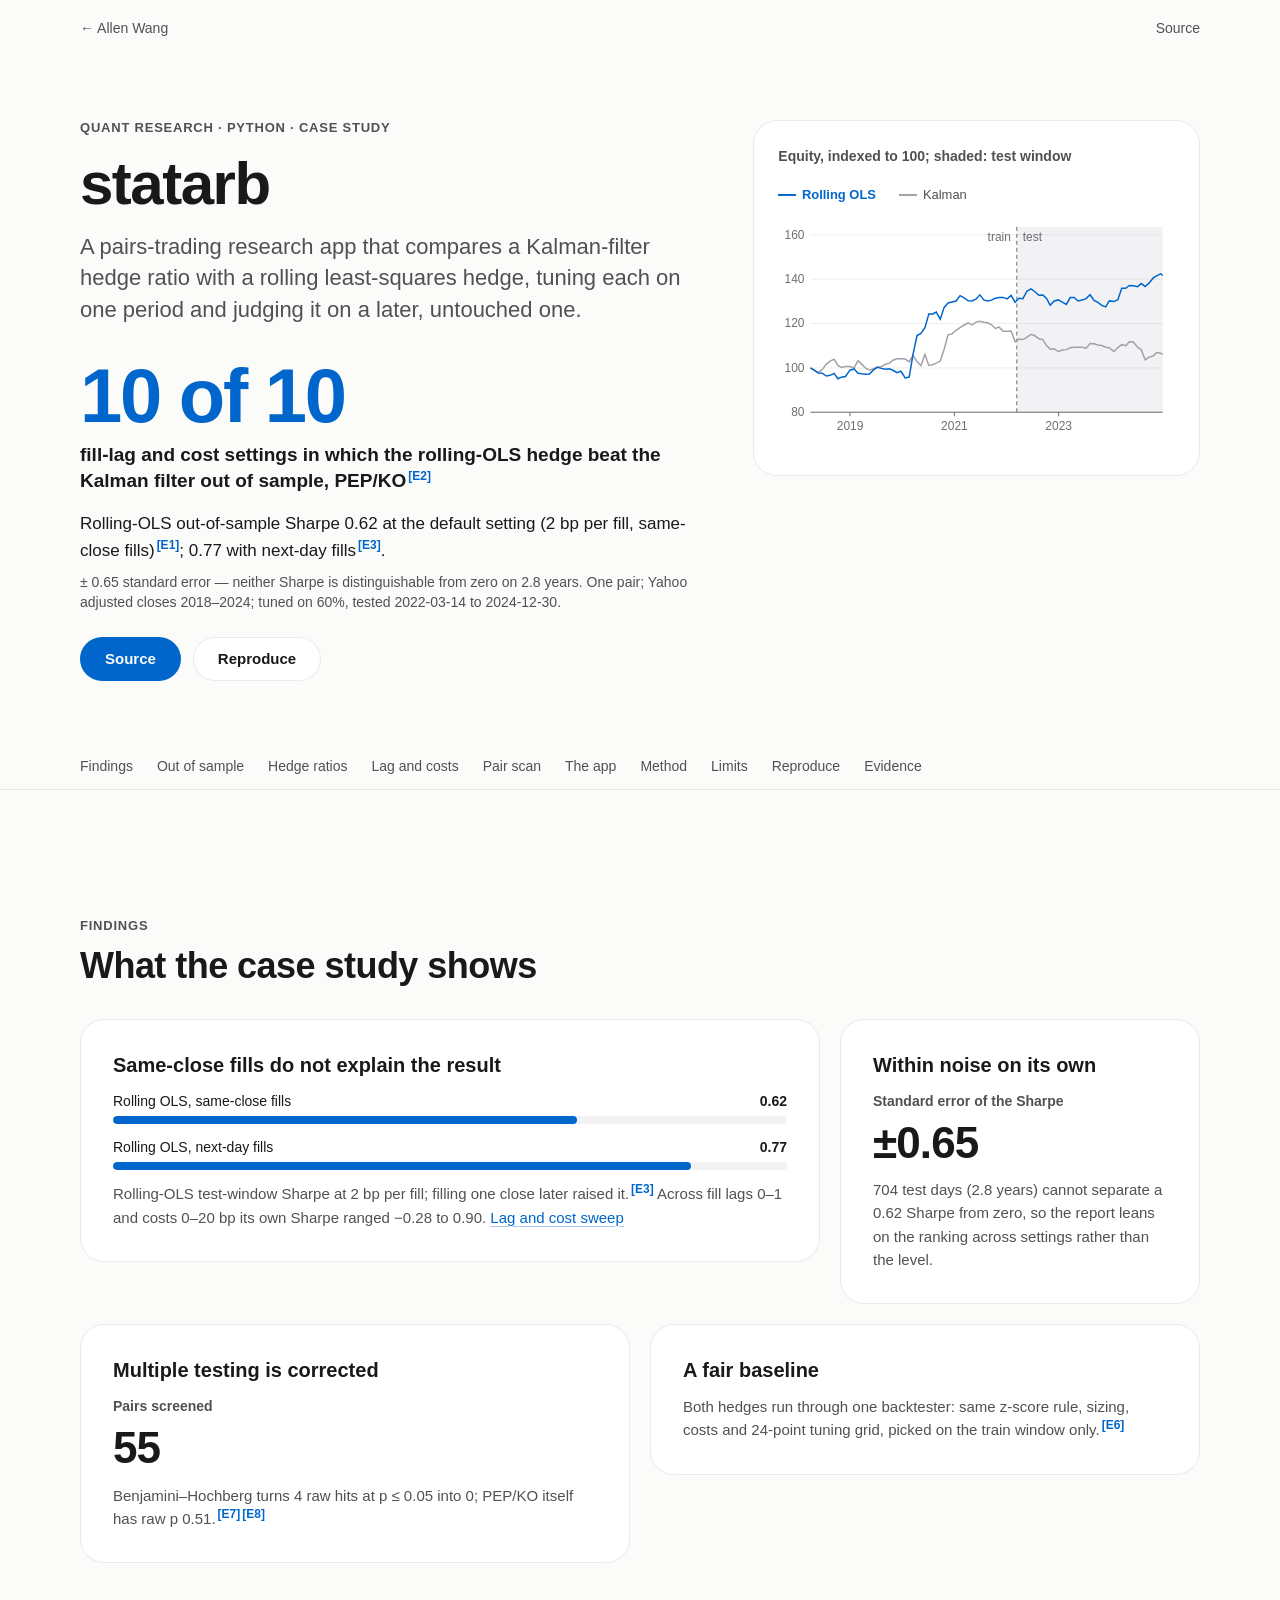
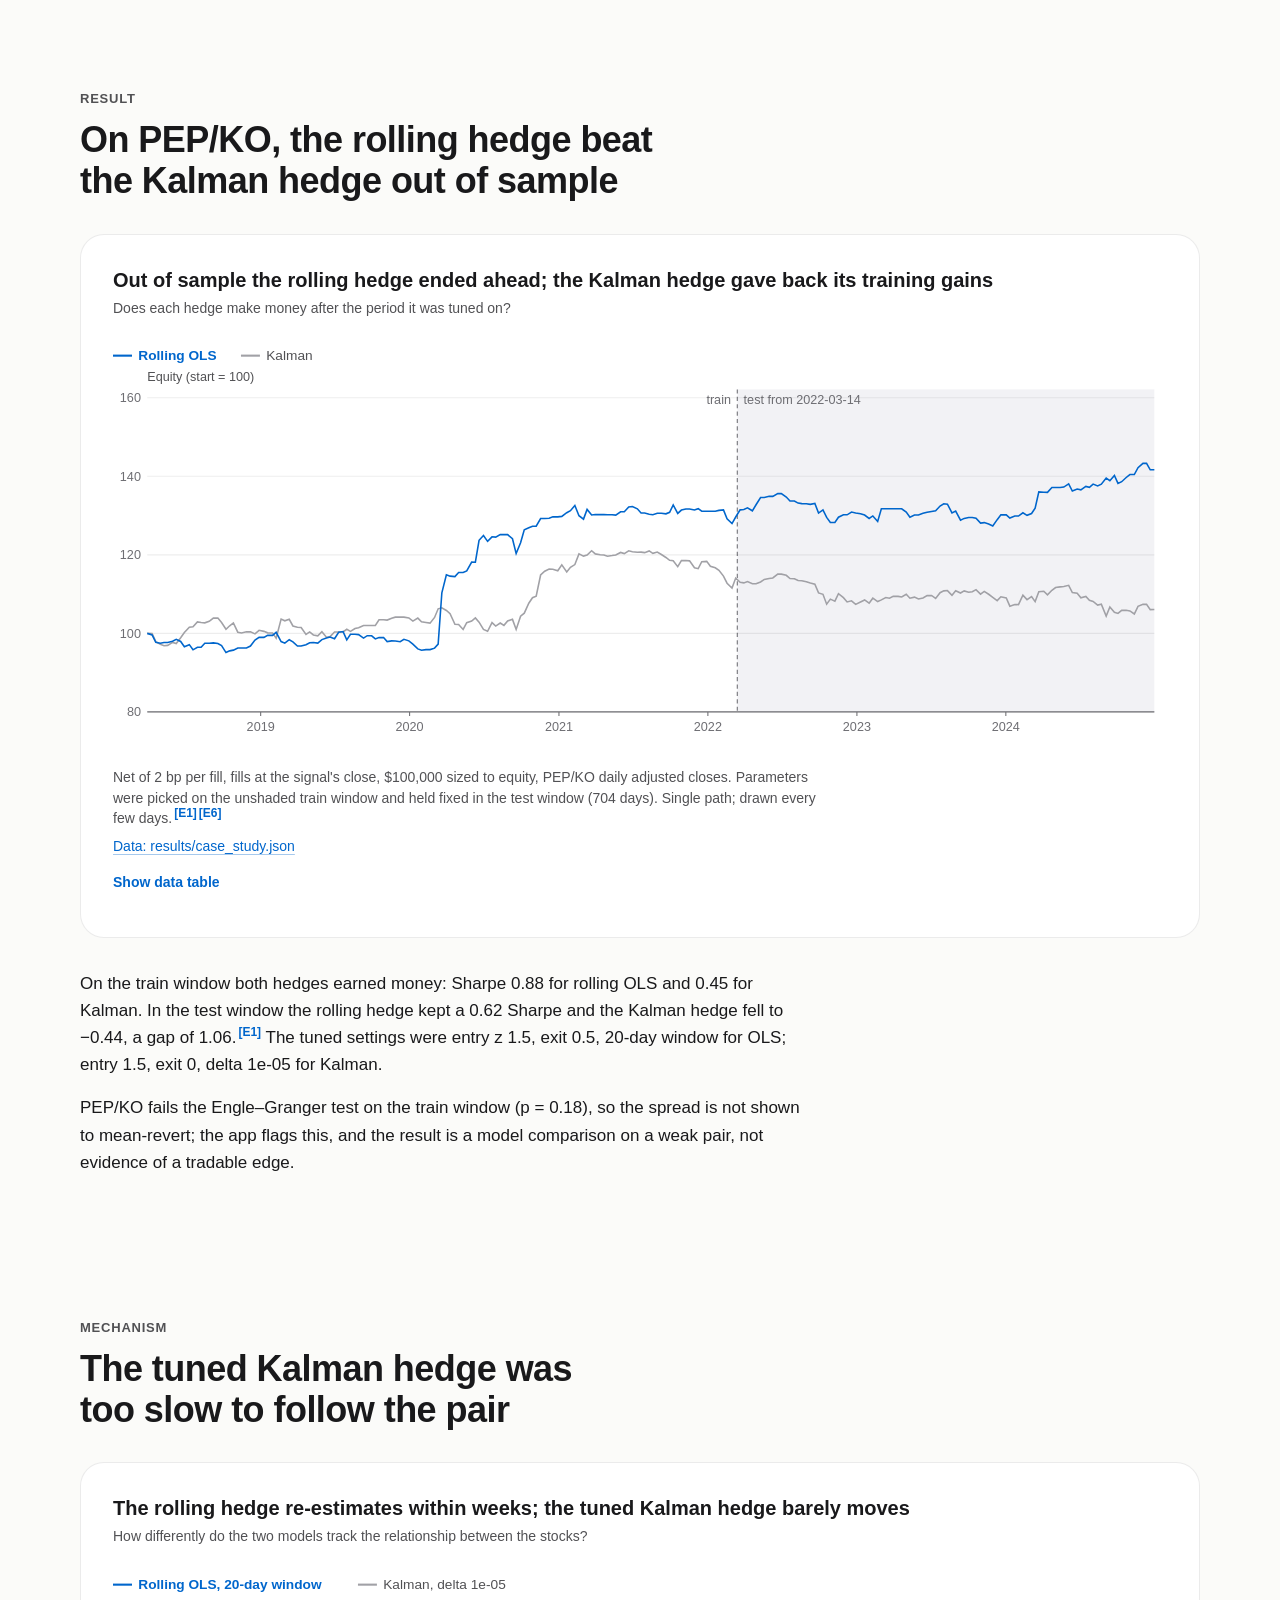
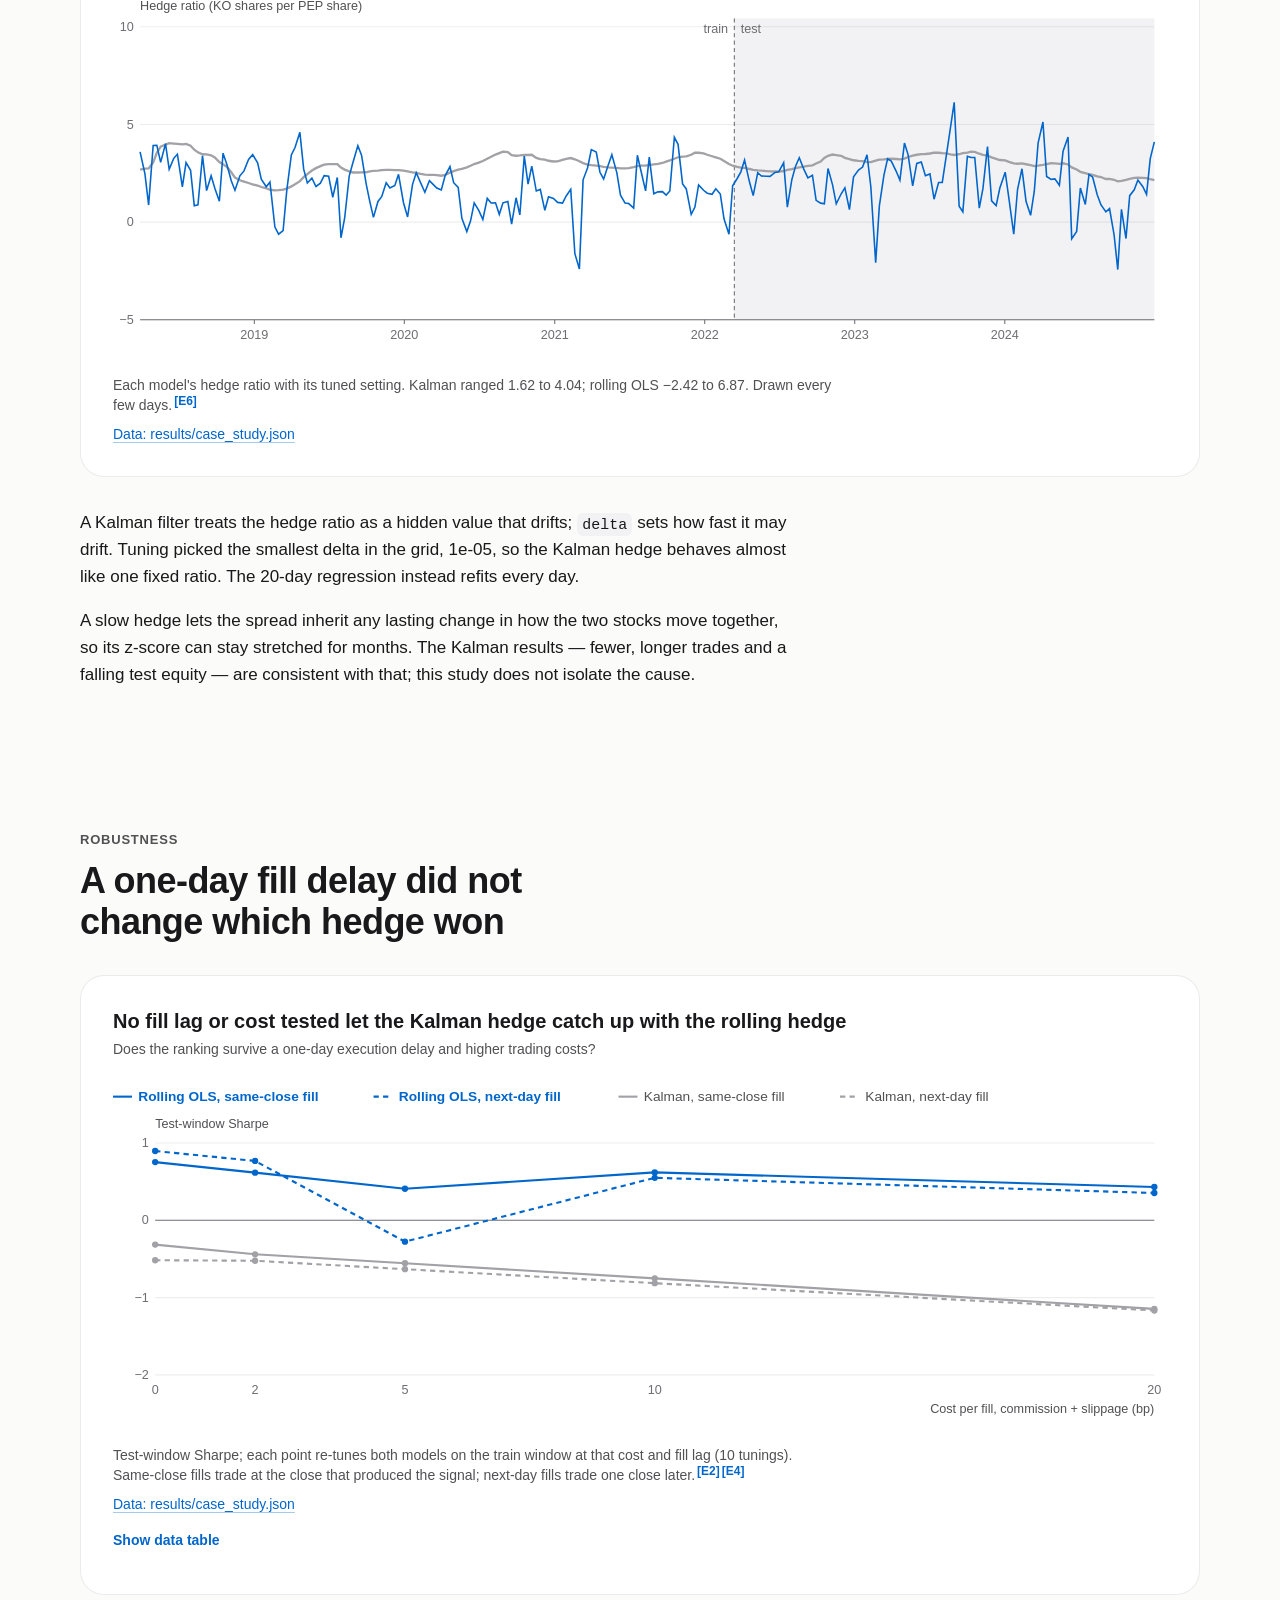
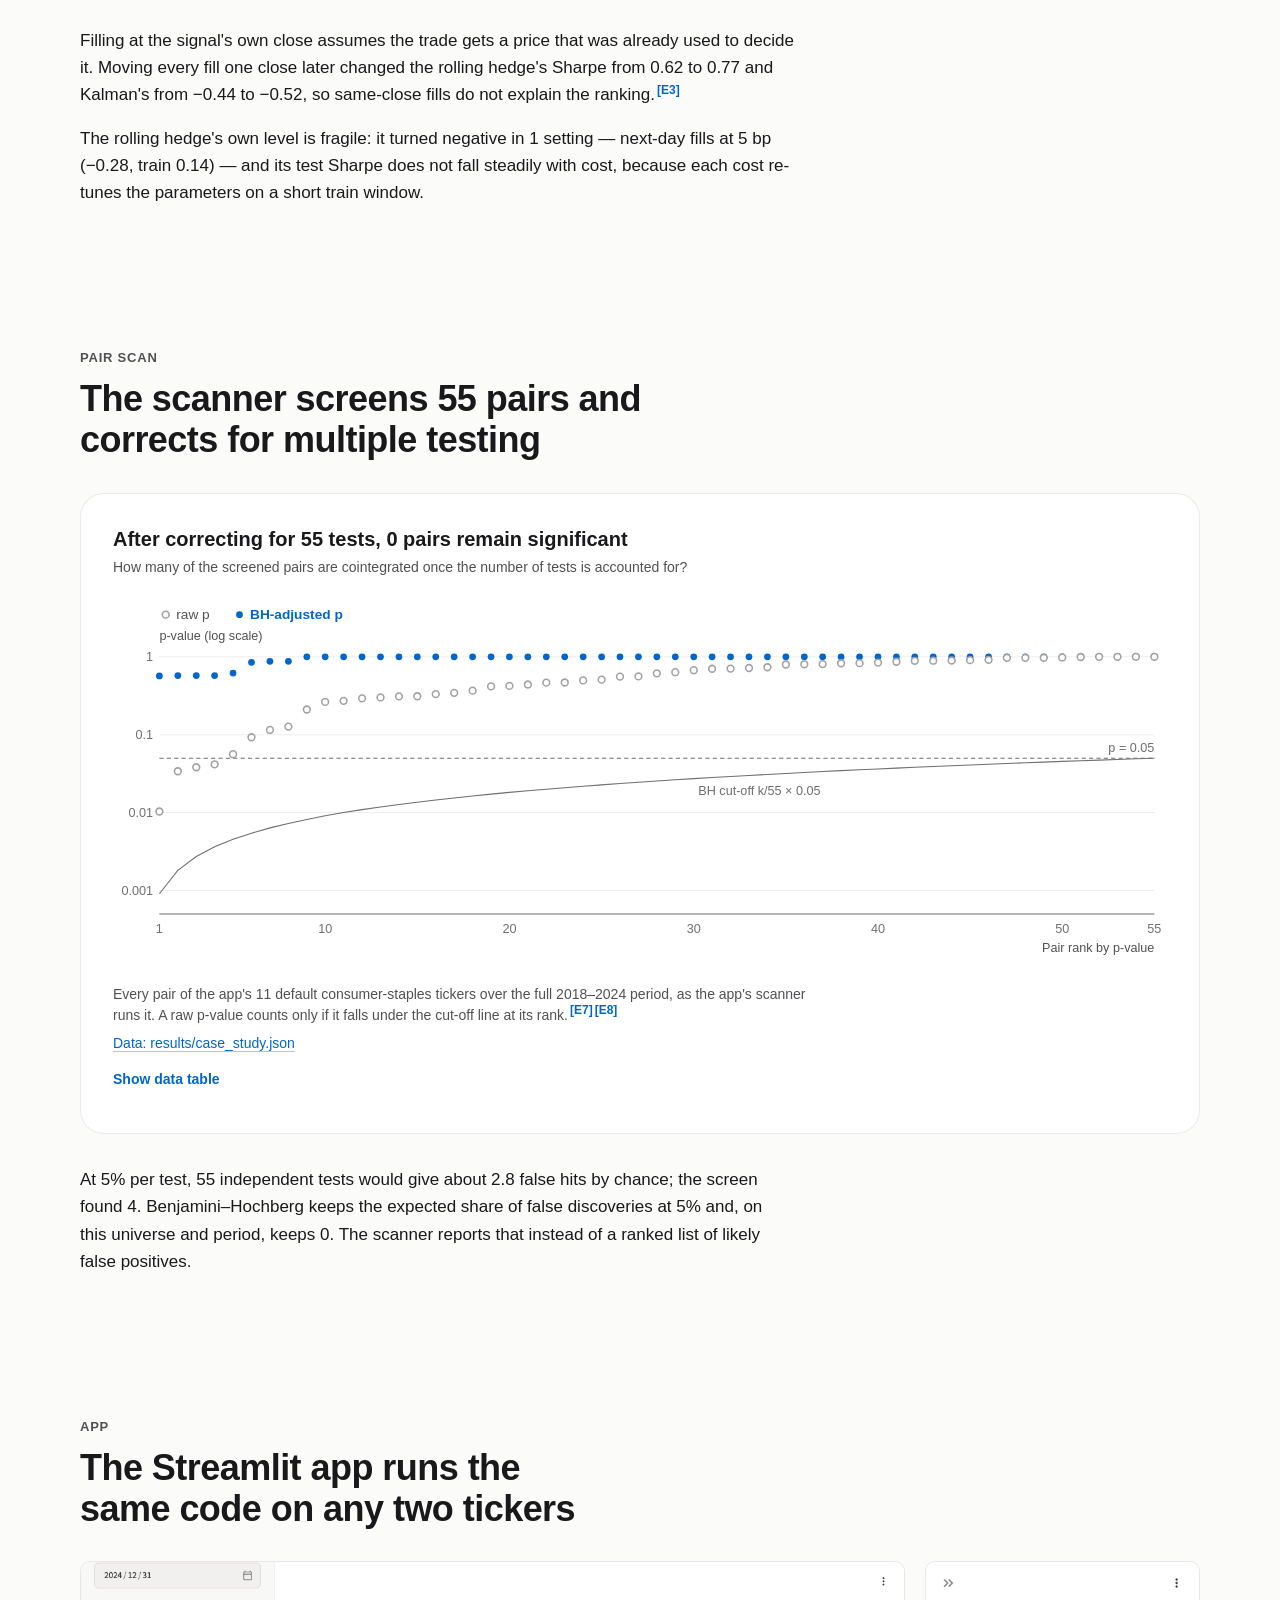
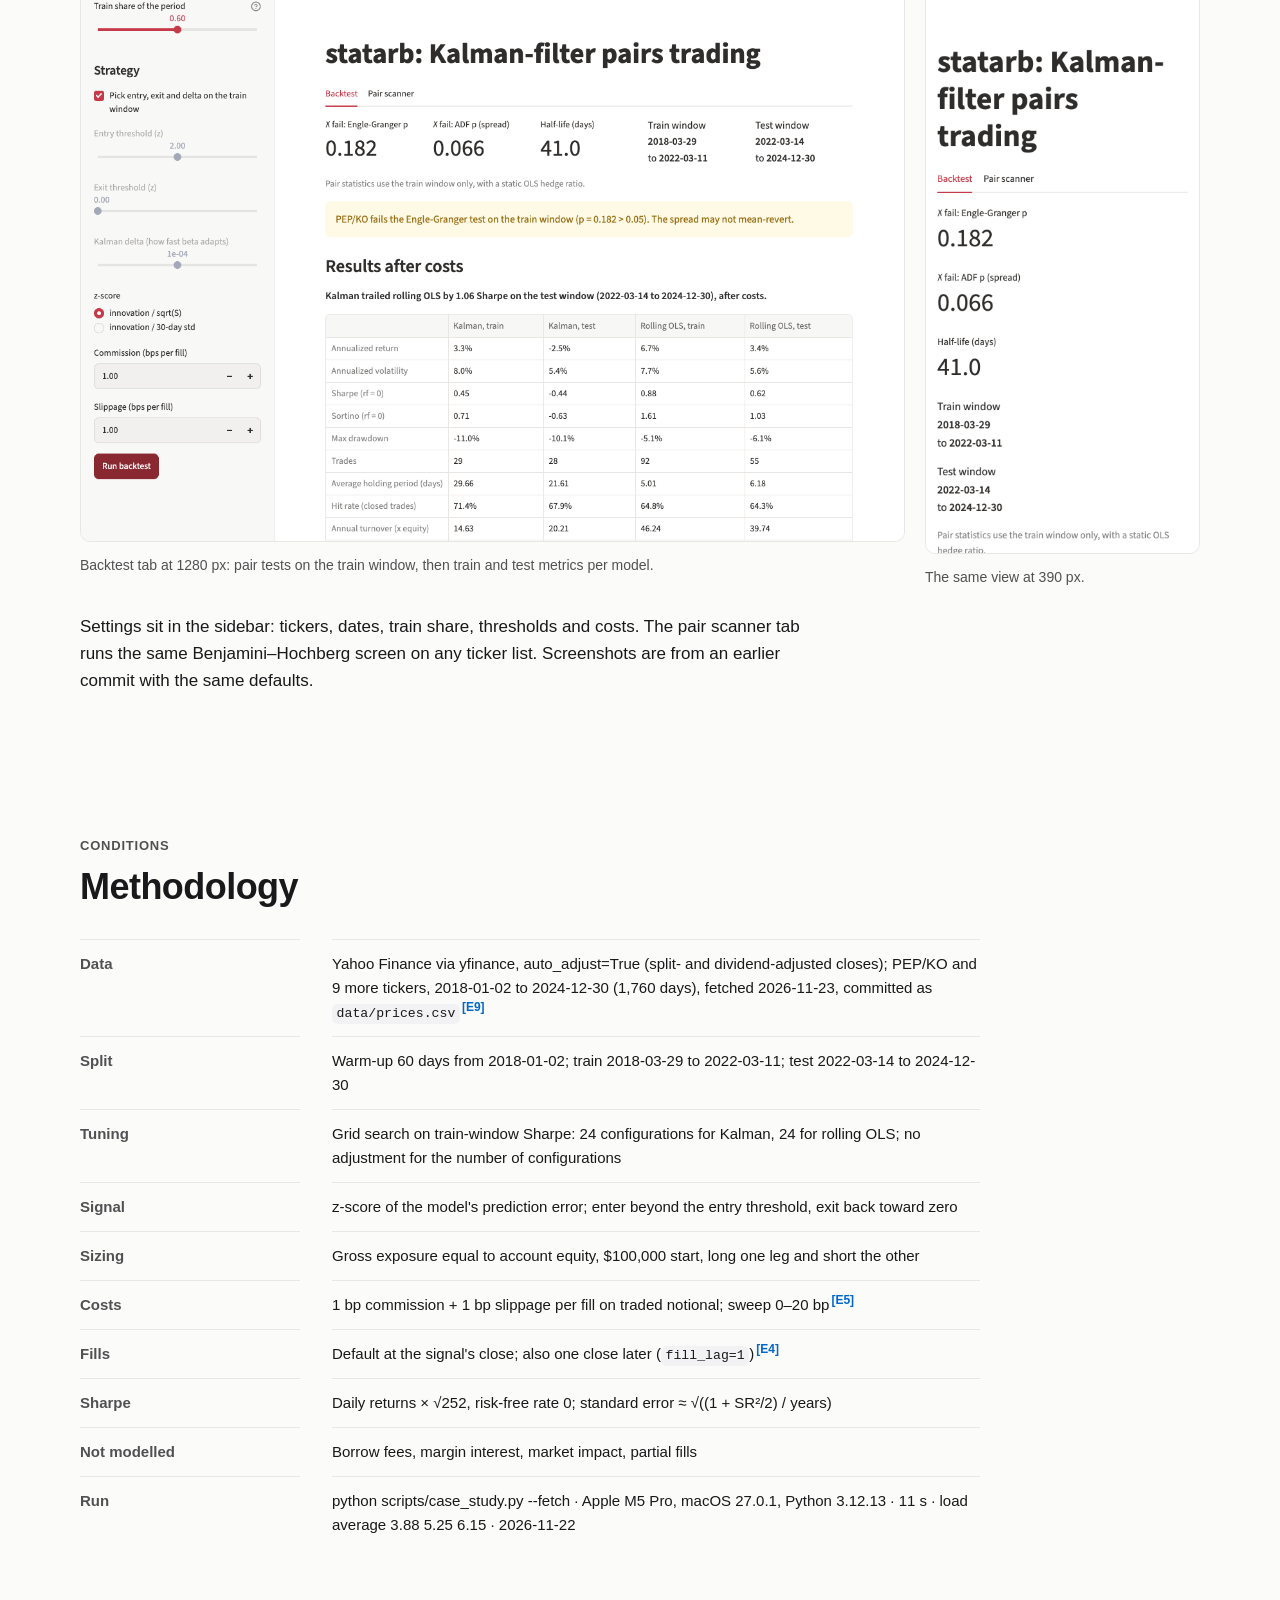
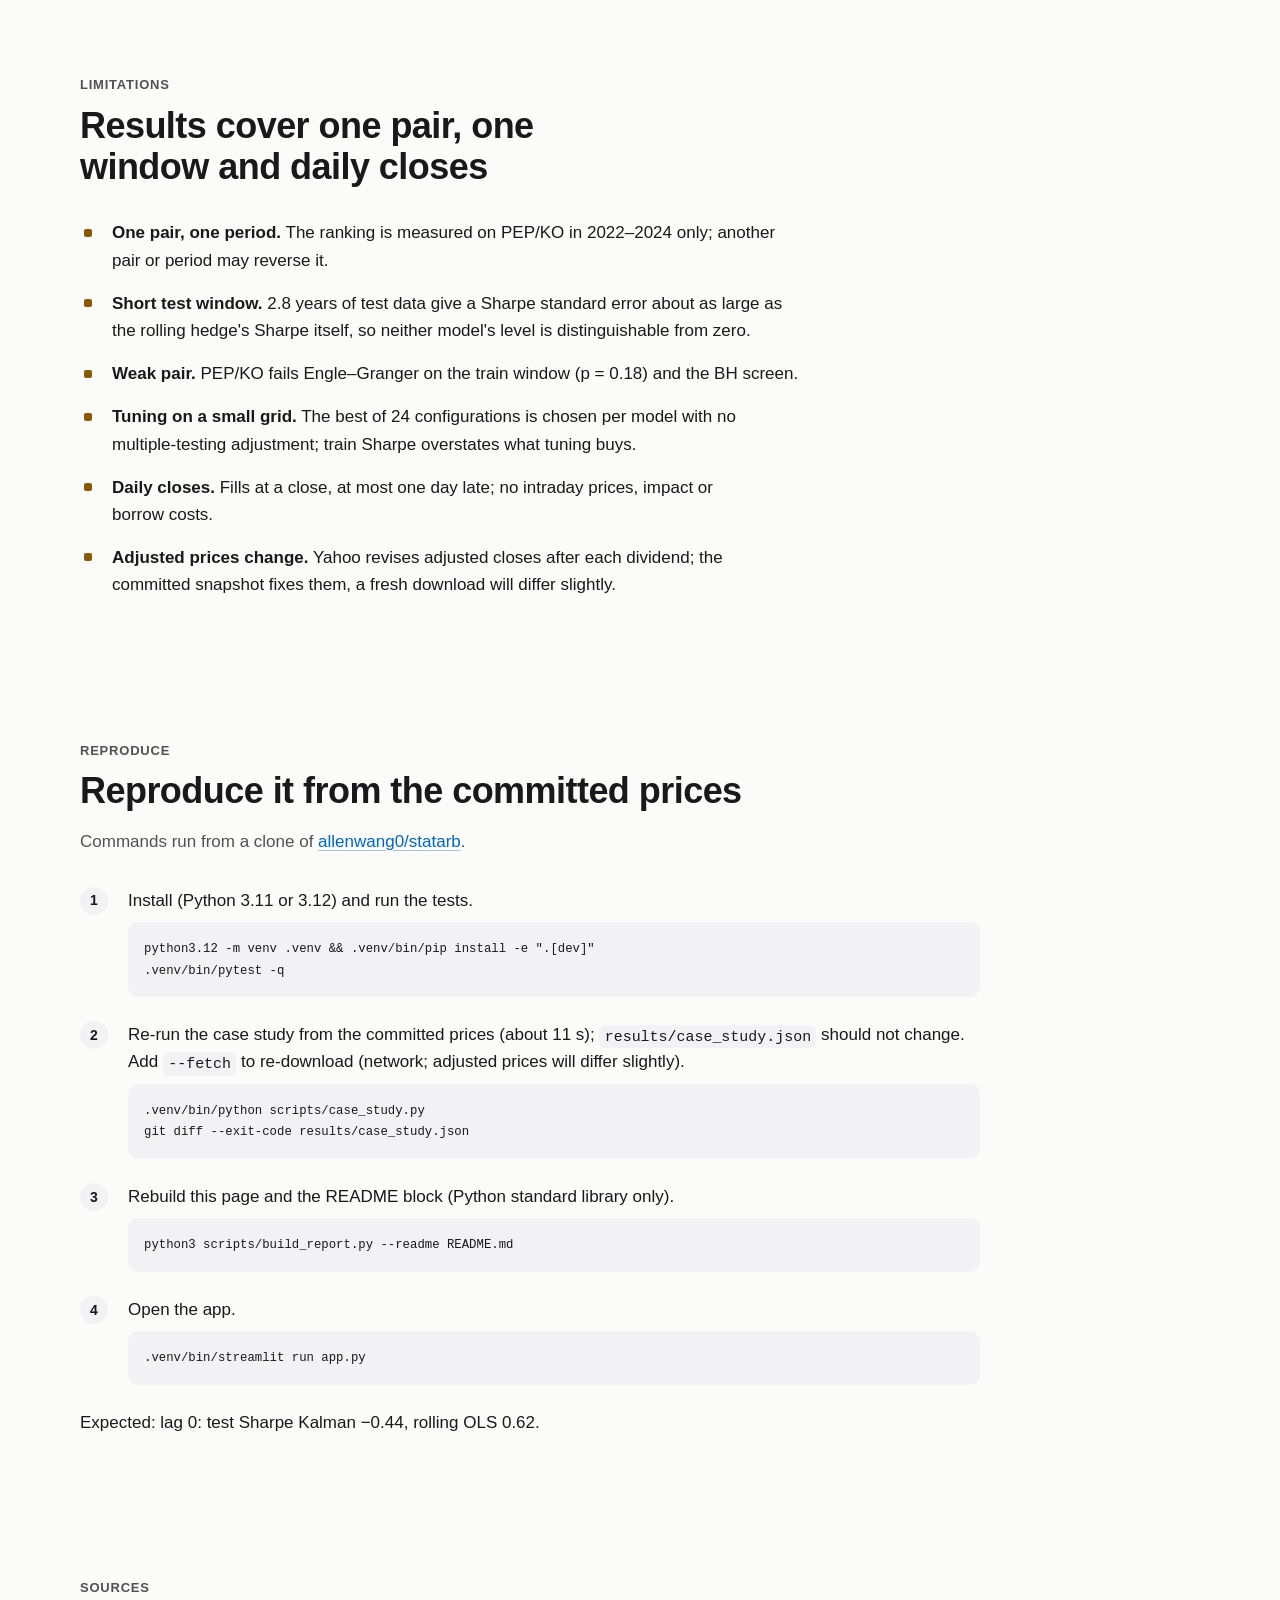
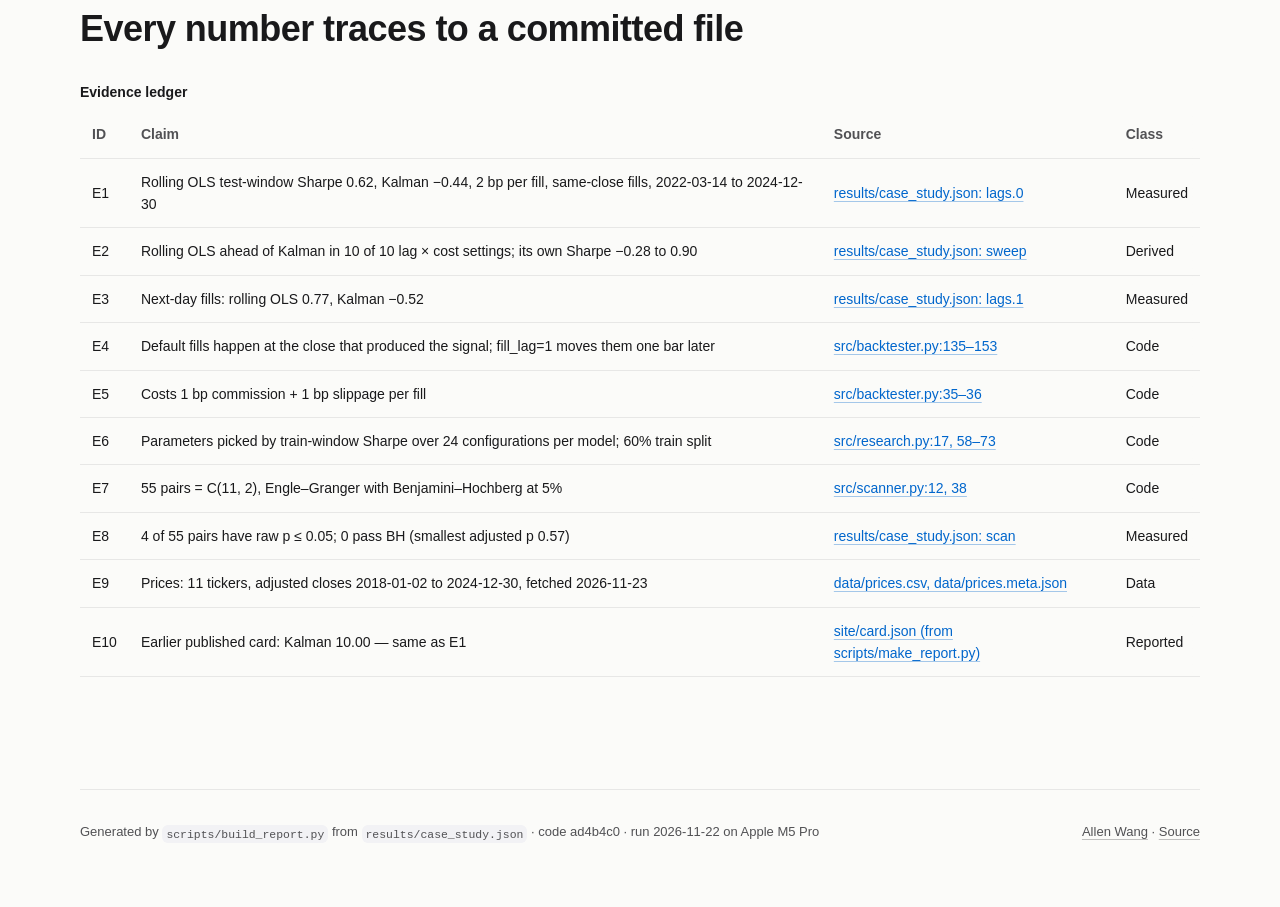
==== commit 20a718c6: "refactor(report): kit v1.1 toc, legend, figure images and rk.num" ====
--- a/docs/index.html
+++ b/docs/index.html
@@ -280,14 +280,8 @@
   details.data > *:not(summary) { display: block; }
 }
 
-.toc { margin-top: calc(-1 * var(--space-5)); }
-.toc ol { display: flex; flex-wrap: wrap; gap: 0 var(--space-5); margin: 0; padding: var(--space-4) 0 0;
-  border-top: 1px solid var(--border); list-style: none; font-size: var(--fs-small); }
-.toc a { display: inline-flex; align-items: center; min-height: 44px; color: var(--text-2); text-decoration: none; }
-.toc a:hover { color: var(--text); }
 .c-dash { stroke-dasharray: 5 4; }
 .shots { display: grid; grid-template-columns: minmax(0, 3fr) minmax(0, 1fr); gap: var(--card-gap); align-items: start; }
-.shots img { display: block; width: 100%; height: auto; border-radius: var(--radius-sm); border: 1px solid var(--border); }
 .shots figcaption { font-size: var(--fs-small); color: var(--text-2); margin-top: var(--space-3); }
 .shots figure { margin: 0; }
 @media (max-width: 734px) { .shots { grid-template-columns: minmax(0, 1fr); } .shots .wide { display: none; } }
@@ -297,7 +291,7 @@
 <a class="skip" href="#main">Skip to content</a>
 <header class="wrap"><nav class="report-header" aria-label="Site"><a href="https://allenwang0.github.io/">← Allen Wang</a><span><a href="https://github.com/allenwang0/statarb">Source</a></span></nav></header>
 <main id="main">
-<section class="hero wrap" aria-labelledby="title"><div class="hero-grid"><div><p class="eyebrow">Quant research · Python · Case study</p><h1 class="hero-title" id="title">statarb</h1><p class="hero-sub">A pairs-trading research app that compares a Kalman-filter hedge ratio with a rolling least-squares hedge, tuning each on one period and judging it on a later, untouched one.</p><p class="hero-metric"><span class="value">10 of 10</span><span class="label">fill-lag and cost settings in which the rolling-OLS hedge beat the Kalman filter out of sample, PEP/KO<a class="ref" href="#evidence-e2" aria-label="Evidence E2">[E2]</a></span></p><p class="hero-support">Rolling-OLS out-of-sample Sharpe 0.62 at the default setting (2 bp per fill, same-close fills)<a class="ref" href="#evidence-e1" aria-label="Evidence E1">[E1]</a>; 0.77 with next-day fills<a class="ref" href="#evidence-e3" aria-label="Evidence E3">[E3]</a>.</p><p class="hero-context">± 0.65 standard error — neither Sharpe is distinguishable from zero on 2.8 years. One pair; Yahoo adjusted closes 2018–2024; tuned on 60%, tested 2022-03-14 to 2024-12-30.</p><div class="actions"><a href="https://github.com/allenwang0/statarb" class="btn btn-primary">Source</a><a href="#reproduce" class="btn">Reproduce</a></div></div><div class="hero-figure"><p class="card-label">Equity, indexed to 100; shaded: test window</p><div class="v-d"><svg xmlns="http://www.w3.org/2000/svg" viewBox="0 0 398 260" width="398" height="260" role="img" aria-labelledby="hero-d-title hero-d-desc"><title id="hero-d-title">Out of sample the rolling hedge ended ahead; the Kalman hedge gave back its training gains</title><desc id="hero-d-desc">Equity indexed to 100 at 2018-03-29 for both models, PEP/KO, 2 bp per fill, same-close fills. At the split (2022-03-14): rolling OLS 129.8, Kalman 113.3. At 2024-12-30: 141.7 and 106.1.</desc><rect class="c-band" x="239.6" y="44" width="146.4" height="186"/><path class="c-floor" d="M239.6 44V230"/><text x="233.6" y="58" class="c-tick" text-anchor="end">train</text><text x="245.6" y="58" class="c-tick">test</text><path class="c-grid" d="M32.5 230H386"/><text x="26.5" y="234" class="c-tick" text-anchor="end">80</text><path class="c-grid" d="M32.5 185.5H386"/><text x="26.5" y="189.5" class="c-tick" text-anchor="end">100</text><path class="c-grid" d="M32.5 141H386"/><text x="26.5" y="145" class="c-tick" text-anchor="end">120</text><path class="c-grid" d="M32.5 96.5H386"/><text x="26.5" y="100.5" class="c-tick" text-anchor="end">140</text><path class="c-grid" d="M32.5 52H386"/><text x="26.5" y="56" class="c-tick" text-anchor="end">160</text><path class="c-axis" d="M72.3 230v4"/><text x="72.3" y="248" class="c-tick" text-anchor="middle">2019</text><path class="c-axis" d="M177 230v4"/><text x="177" y="248" class="c-tick" text-anchor="middle">2021</text><path class="c-axis" d="M281.6 230v4"/><text x="281.6" y="248" class="c-tick" text-anchor="middle">2023</text><path class="c-axis" d="M32.5 230H386"/><path class="c-stroke-muted" stroke-width="1.5" d="M32.5 185.5L36.5 188.3L40.4 190.1L44.4 187.2L48.4 181.7L52.3 178.8L56.3 176.8L60.1 183.1L63.7 185.1L67.7 184.1L72.2 184.1L76.3 185.5L80.3 178.4L84.2 182L88.2 186.1L91.8 187.5L95.8 186.3L99.8 184.7L103.7 184.3L107.7 181.8L111.6 181L115.4 177.8L119.3 176.3L123.3 176.3L127.6 176.5L131.6 179.5L135.5 172.9L139.5 179.2L143.4 183.3L147.4 172L151.4 183L155 182.4L158.8 180.8L162.8 178.7L166.7 166.8L170.6 152.4L174.6 151.4L178.7 147.8L182.7 145.1L186.8 142.5L190.8 140.4L194.6 142.4L198.6 139.6L202.5 138.7L206.5 139.8L210.1 140.2L214.1 142L218 145.9L221.9 144.6L225.9 148.8L229.9 148.8L233.9 148.6L237.9 159.4L241.8 156.6L245.8 157.1L249.6 154.9L253.8 151.9L257.8 153.3L261.7 156.3L265.7 157.1L269.3 162.9L273.1 166.7L277.1 166.3L281.2 169.1L285.3 167.6L289.3 167.2L293.2 165.2L297.2 164.8L301.1 164.9L305.1 164.9L309.2 165.7L313.1 161L317.1 161.3L321 162.5L324.8 163.1L328.8 164.8L332.4 165.2L337 169.1L341 165.1L344.9 162.2L348.9 163.2L352.5 159.2L356.5 159.5L360.9 164.8L364.5 167.4L368.4 177.5L372.4 174.7L376.3 173.6L380.1 170.2L384.1 170.9L386 171.9"/><path class="c-line-accent" stroke-width="1.5" d="M32.5 185.5L36.5 187.7L40.4 190.7L44.4 190.9L48.4 193.7L52.3 193L56.3 191L60.1 196.4L63.7 194.8L67.7 194.2L72.2 187.8L76.3 186.6L80.3 191L84.2 191.5L88.2 191.9L91.8 191.6L95.8 187.5L99.8 184.9L103.7 186L107.7 186.8L111.6 186.5L115.4 187.9L119.3 190.3L123.3 188.9L127.6 195.6L131.6 194.7L135.5 171.7L139.5 153.1L143.4 151L147.4 145.1L151.4 131.3L155 131.6L158.8 129.5L162.8 136.6L166.7 124.8L170.6 120.4L174.6 119.4L178.7 118.4L182.7 113L186.8 115.2L190.8 118.2L194.6 118.3L198.6 116.6L202.5 112.2L206.5 117.3L210.1 118.4L214.1 117.5L218 115.6L221.9 115L225.9 114.8L229.9 116.3L233.9 112.7L237.9 119.6L241.8 115.6L245.8 116.1L249.6 108.6L253.8 106.3L257.8 109.1L261.7 112.6L265.7 112.4L269.3 115.5L273.1 122.6L277.1 118.3L281.2 117.3L285.3 119.6L289.3 121.8L293.2 114.9L297.2 114.9L301.1 118.4L305.1 117.4L309.2 116L313.1 112.1L317.1 117.9L321 119.8L324.8 122.8L328.8 124.3L332.4 118.3L337 119L341 117.2L344.9 105.7L348.9 105.6L352.5 102.8L356.5 103L360.9 104L364.5 100.9L368.4 103.8L372.4 100.2L376.3 95.5L380.1 93L384.1 91.1L386 92.8"/><path class="c-stroke-accent" stroke-width="2.5" d="M0 12H18"/><text x="24" y="16" class="c-label c-hi">Rolling OLS</text><path class="c-stroke-muted" stroke-width="2.5" d="M123.4 12H141.4"/><text x="147.4" y="16" class="c-label">Kalman</text></svg></div><div class="v-t"><svg xmlns="http://www.w3.org/2000/svg" viewBox="0 0 640 300" width="640" height="300" role="img" aria-labelledby="hero-t-title hero-t-desc"><title id="hero-t-title">Out of sample the rolling hedge ended ahead; the Kalman hedge gave back its training gains</title><desc id="hero-t-desc">Equity indexed to 100 at 2018-03-29 for both models, PEP/KO, 2 bp per fill, same-close fills. At the split (2022-03-14): rolling OLS 129.8, Kalman 113.3. At 2024-12-30: 141.7 and 106.1.</desc><rect class="c-band" x="381.4" y="44" width="246.6" height="226"/><path class="c-floor" d="M381.4 44V270"/><text x="375.4" y="58" class="c-tick" text-anchor="end">train</text><text x="387.4" y="58" class="c-tick">test</text><path class="c-grid" d="M32.5 270H628"/><text x="26.5" y="274" class="c-tick" text-anchor="end">80</text><path class="c-grid" d="M32.5 215.5H628"/><text x="26.5" y="219.5" class="c-tick" text-anchor="end">100</text><path class="c-grid" d="M32.5 161H628"/><text x="26.5" y="165" class="c-tick" text-anchor="end">120</text><path class="c-grid" d="M32.5 106.5H628"/><text x="26.5" y="110.5" class="c-tick" text-anchor="end">140</text><path class="c-grid" d="M32.5 52H628"/><text x="26.5" y="56" class="c-tick" text-anchor="end">160</text><path class="c-axis" d="M99.6 270v4"/><text x="99.6" y="288" class="c-tick" text-anchor="middle">2019</text><path class="c-axis" d="M187.6 270v4"/><text x="187.6" y="288" class="c-tick" text-anchor="middle">2020</text><path class="c-axis" d="M276 270v4"/><text x="276" y="288" class="c-tick" text-anchor="middle">2021</text><path class="c-axis" d="M364 270v4"/><text x="364" y="288" class="c-tick" text-anchor="middle">2022</text><path class="c-axis" d="M452.1 270v4"/><text x="452.1" y="288" class="c-tick" text-anchor="middle">2023</text><path class="c-axis" d="M540.2 270v4"/><text x="540.2" y="288" class="c-tick" text-anchor="middle">2024</text><path class="c-axis" d="M32.5 270H628"/><path class="c-stroke-muted" stroke-width="1.5" d="M32.5 215.5L36.8 217.3L40.5 223.3L44.1 222.2L47.9 222.6L52 219.1L55.7 213.1L59.5 210.9L63.1 207L67.2 208.8L71.1 204.9L74.7 205.9L78.3 212.2L82.4 209.5L86.1 214.7L89.7 213.3L94.3 214.6L98.1 214.5L102 216.2L106.3 215.5L109.9 218.8L113.8 206.8L117.9 207.4L121.5 211.1L125.1 217.4L129 214.8L133.1 218L137 215.3L140.6 217.8L144.9 214.5L148.6 214.6L152.2 214.2L155.8 213.2L160.1 210L163.8 210L167.4 210L171 206L174.6 206.3L178.7 204.2L182.6 204.2L186.4 204.3L190.8 206.7L194.6 207.4L198.3 207.2L202.6 204.5L206.2 198.8L209.8 204.9L214.2 210.1L217.8 210L221.4 208.1L225.3 201.4L229.4 208.3L233.2 214L236.9 208L240.5 209L244.6 209.6L248.4 205.8L252.1 207.1L255.7 202L259.8 191.3L263.4 179.2L267 173.5L270.9 171.9L275.2 172L279.1 171.6L283.4 169L287.3 158.3L290.9 162.6L294.5 161L298.9 159.6L302.5 161.1L306.1 162.4L309.7 161.1L314.1 160.6L317.7 158.2L321.6 159.2L325.7 159.5L329.3 158.3L332.9 158.5L336.8 161.3L340.9 163.3L344.5 165.7L348.1 165.6L351.7 164.1L356.1 170L359.7 165.1L363.5 165.3L367.2 170.8L371.5 171.1L375.1 177.3L379 182L383.1 180L386.7 179.9L390.6 182.2L394.2 182.5L398.3 178.1L402.2 177L406 174.4L410.4 175.2L414 176.3L417.6 179L421.2 179.2L425.6 179.7L429.2 188.4L432.8 196.6L436.4 191.7L440.5 190.5L444.4 192.7L448 194.5L452.6 194.7L456.4 192.3L460.1 192.3L464.4 193.4L468 190.8L471.6 190.7L476 189.8L479.6 186.6L483.2 191.1L486.8 190.9L491.2 190.9L495 189.3L498.9 190.3L503 186.5L506.6 185.9L510.2 186.1L514.1 188.5L518.2 186.9L521.8 183.9L525.5 186.8L529.1 186.6L533.4 190.2L537 192L541.1 193.8L545.5 195.5L549.1 193.3L553 191L557.1 191.6L560.7 187.1L564.5 187.1L568.2 183.7L572.3 183.2L576.1 178.9L579.7 187.9L584.1 190.4L587.9 189.4L591.6 192.4L595.2 197.6L599.5 203.5L603.1 198.3L606.8 201.6L610.4 198.1L614.5 200.5L618.1 196.7L622 195.3L625.6 199L628 198.9"/><path class="c-line-accent" stroke-width="1.5" d="M32.5 215.5L36.8 218.7L40.5 221.8L44.1 221.8L47.9 221L52 220.6L55.7 223.3L59.5 226.9L63.1 225.2L67.2 222.4L71.1 222.1L74.7 222.5L78.3 229.3L82.4 227.7L86.1 225.6L89.7 225.6L94.3 224.3L98.1 218.3L102 218.3L106.3 216.9L109.9 214.8L113.8 222.3L117.9 218L121.5 224.2L125.1 224.3L129 221.8L133.1 223L137 218.6L140.6 218L144.9 218.4L148.6 220.9L152.2 219.4L155.8 215.4L160.1 219L163.8 217.1L167.4 219.4L171 218.4L174.6 221.5L178.7 221.4L182.6 221.5L186.4 220.1L190.8 223L194.6 227.2L198.3 226.8L202.6 225.8L206.2 198.6L209.8 174.8L214.2 176.5L217.8 173.2L221.4 172.1L225.3 166L229.4 151L233.2 151.2L236.9 148.5L240.5 147L244.6 147L248.4 149.8L252.1 155.6L255.7 143.6L259.8 141.1L263.4 140L267 135.7L270.9 134.6L275.2 134.7L279.1 133.3L283.4 130.3L287.3 133.7L290.9 138.7L294.5 129.5L298.9 133.1L302.5 133.1L306.1 133.2L309.7 133.4L314.1 131.1L317.7 127.8L321.6 129L325.7 131.9L329.3 132.8L332.9 132.1L336.8 132.1L340.9 132.5L344.5 127.4L348.1 129.8L351.7 129.2L356.1 129.8L359.7 130.7L363.5 130.7L367.2 130.7L371.5 130.3L375.1 133.1L379 130.5L383.1 129.8L386.7 129.7L390.6 130.5L394.2 121.2L398.3 121.3L402.2 120.4L406 118.5L410.4 120.9L414 122.2L417.6 125.3L421.2 125.4L425.6 126L429.2 133.2L432.8 137.2L436.4 138.5L440.5 139.1L444.4 133.2L448 133.3L452.6 134.2L456.4 132.6L460.1 133.9L464.4 137.8L468 129L471.6 129L476 129L479.6 129.1L483.2 134.7L486.8 133.4L491.2 132.1L495 130.5L498.9 130.4L503 125.5L506.6 126.9L510.2 130.5L514.1 137.6L518.2 135L521.8 133.5L525.5 139L529.1 139.6L533.4 141L537 133.2L541.1 132.1L545.5 134.1L549.1 134.9L553 132.3L557.1 128.6L560.7 118L564.5 117.6L568.2 114.2L572.3 114.2L576.1 107.1L579.7 117.6L584.1 115.4L587.9 113.6L591.6 111.9L595.2 112L599.5 107.8L603.1 107.7L606.8 113.7L610.4 108.2L614.5 105.3L618.1 102.3L622 97.5L625.6 102L628 102"/><path class="c-stroke-accent" stroke-width="2.5" d="M0 12H18"/><text x="24" y="16" class="c-label c-hi">Rolling OLS</text><path class="c-stroke-muted" stroke-width="2.5" d="M123.4 12H141.4"/><text x="147.4" y="16" class="c-label">Kalman</text></svg></div><div class="v-p"><svg xmlns="http://www.w3.org/2000/svg" viewBox="0 0 280 240" width="280" height="240" role="img" aria-labelledby="hero-p-title hero-p-desc"><title id="hero-p-title">Out of sample the rolling hedge ended ahead; the Kalman hedge gave back its training gains</title><desc id="hero-p-desc">Equity indexed to 100 at 2018-03-29 for both models, PEP/KO, 2 bp per fill, same-close fills. At the split (2022-03-14): rolling OLS 129.8, Kalman 113.3. At 2024-12-30: 141.7 and 106.1.</desc><rect class="c-band" x="170.5" y="44" width="97.5" height="166"/><path class="c-floor" d="M170.5 44V210"/><text x="164.5" y="58" class="c-tick" text-anchor="end">train</text><text x="176.5" y="58" class="c-tick">test</text><path class="c-grid" d="M32.5 210H268"/><text x="26.5" y="214" class="c-tick" text-anchor="end">80</text><path class="c-grid" d="M32.5 170.5H268"/><text x="26.5" y="174.5" class="c-tick" text-anchor="end">100</text><path class="c-grid" d="M32.5 131H268"/><text x="26.5" y="135" class="c-tick" text-anchor="end">120</text><path class="c-grid" d="M32.5 91.5H268"/><text x="26.5" y="95.5" class="c-tick" text-anchor="end">140</text><path class="c-grid" d="M32.5 52H268"/><text x="26.5" y="56" class="c-tick" text-anchor="end">160</text><path class="c-axis" d="M59 210v4"/><text x="59" y="228" class="c-tick" text-anchor="middle">2019</text><path class="c-axis" d="M128.8 210v4"/><text x="128.8" y="228" class="c-tick" text-anchor="middle">2021</text><path class="c-axis" d="M198.4 210v4"/><text x="198.4" y="228" class="c-tick" text-anchor="middle">2023</text><path class="c-axis" d="M32.5 210H268"/><path class="c-stroke-muted" stroke-width="1.5" d="M32.5 170.5L36.5 176.8L40.5 170.5L44.5 164.3L48.5 162.8L52.4 165.5L56.5 169.7L60.6 170.2L64.9 163.7L68.7 167.6L72.7 170.4L77 169.8L80.7 169.3L84.7 166.5L88.6 163.8L92.6 162.3L97 165.1L101 150.8L105 166L109 158.5L113 166.2L116.8 164.3L120.8 160.7L124.7 141.1L129.1 138L133.2 129.5L137.1 130.8L141.1 132.1L145.1 129L149.1 129.7L153.1 130.4L156.8 136.2L160.8 140L164.8 138.1L169.1 147.4L172.9 144.4L176.9 143.3L181.3 140.7L185.2 144.6L189.2 149.1L192.9 153.6L196.9 154.5L201.3 155.4L205.3 151.9L209.3 149.6L213.3 152.3L217.4 150.9L221.3 149.3L225.3 150L229.3 150.9L233.5 153L237.5 151.3L241.5 149.5L245.5 147.9L249.6 147.8L253.6 153.7L257.6 157.2L261.5 159.9L265.5 155.9L268 158.5"/><path class="c-line-accent" stroke-width="1.5" d="M32.5 170.5L36.5 175.1L40.5 176.9L44.5 177.5L48.5 176.8L52.4 179.3L56.5 176.8L60.6 171.5L64.9 175.6L68.7 176.8L72.7 174.9L77 172.6L80.7 171L84.7 171.7L88.6 174.6L92.6 173.5L97 179.4L101 168.5L105 141.5L109 134.6L113 121.9L116.8 120.8L120.8 118.4L124.7 112.7L129.1 110.2L133.2 111.5L137.1 110.7L141.1 110.8L145.1 106.9L149.1 109.9L153.1 110.1L156.8 109.5L160.8 106.7L164.8 109L169.1 113.1L172.9 107.4L176.9 102.2L181.3 100.2L185.2 105.8L189.2 108.9L192.9 114.7L196.9 110.4L201.3 112.7L205.3 107.8L209.3 107.9L213.3 111L217.4 106.4L221.3 108.9L225.3 112.2L229.3 115.5L233.5 110.7L237.5 109.8L241.5 99.5L245.5 97.1L249.6 96.6L253.6 95.4L257.6 93.7L261.5 90.6L265.5 85L268 88.2"/><path class="c-stroke-accent" stroke-width="2.5" d="M0 12H18"/><text x="24" y="16" class="c-label c-hi">Rolling OLS</text><path class="c-stroke-muted" stroke-width="2.5" d="M123.4 12H141.4"/><text x="147.4" y="16" class="c-label">Kalman</text></svg></div></div></div></section><nav class="toc wrap" aria-label="Contents"><ol><li><a href="#findings">Findings</a></li><li><a href="#backtest">Out of sample</a></li><li><a href="#mechanism">Hedge ratios</a></li><li><a href="#robustness">Lag and costs</a></li><li><a href="#scan">Pair scan</a></li><li><a href="#app">The app</a></li><li><a href="#methodology">Method</a></li><li><a href="#limitations">Limits</a></li><li><a href="#reproduce">Reproduce</a></li><li><a href="#evidence">Evidence</a></li></ol></nav><section class="section wrap" aria-labelledby="findings"><div class="section-head"><p class="eyebrow">Findings</p><h2 id="findings">What the case study shows<a class="anchor" href="#findings" aria-label="Link to this section">#</a></h2></div><div class="bento"><div class="card span-8" style="--p:1"><h3 class="card-heading">Same-close fills do not explain the result</h3><div class="cmp"><div class="cmp-row"><div class="cmp-head"><span>Rolling OLS, same-close fills</span><b>0.62</b></div><div class="cmp-track" aria-hidden="true"><span class="cmp-fill is-accent" style="width:68.8%"></span></div></div><div class="cmp-row"><div class="cmp-head"><span>Rolling OLS, next-day fills</span><b>0.77</b></div><div class="cmp-track" aria-hidden="true"><span class="cmp-fill is-accent" style="width:85.7%"></span></div></div></div><p>Rolling-OLS test-window Sharpe at 2 bp per fill; filling one close later raised it.<a class="ref" href="#evidence-e3" aria-label="Evidence E3">[E3]</a> Across fill lags 0–1 and costs 0–20 bp its own Sharpe ranged −0.28 to 0.90. <a href="#robustness">Lag and cost sweep</a></p></div><div class="card span-4" style="--p:2"><h3 class="card-heading">Within noise on its own</h3><dl class="metric"><dt>Standard error of the Sharpe</dt><dd>±0.65</dd></dl><p>704 test days (2.8 years) cannot separate a 0.62 Sharpe from zero, so the report leans on the ranking across settings rather than the level.</p></div><div class="card span-6" style="--p:3"><h3 class="card-heading">Multiple testing is corrected</h3><dl class="metric"><dt>Pairs screened</dt><dd>55</dd></dl><p>Benjamini–Hochberg turns 4 raw hits at p ≤ 0.05 into 0; PEP/KO itself has raw p 0.51.<a class="ref" href="#evidence-e7" aria-label="Evidence E7">[E7]</a><a class="ref" href="#evidence-e8" aria-label="Evidence E8">[E8]</a></p></div><div class="card span-6" style="--p:4"><h3 class="card-heading">A fair baseline</h3><p>Both hedges run through one backtester: same z-score rule, sizing, costs and 24-point tuning grid, picked on the train window only.<a class="ref" href="#evidence-e6" aria-label="Evidence E6">[E6]</a></p></div></div></section><section class="section wrap" aria-labelledby="backtest"><div class="section-head"><p class="eyebrow">Result</p><h2 id="backtest">On PEP/KO, the rolling hedge beat the Kalman hedge out of sample<a class="anchor" href="#backtest" aria-label="Link to this section">#</a></h2></div><figure class="figure" id="fig-equity" aria-labelledby="fig-equity-t"><h3 class="fig-takeaway" id="fig-equity-t">Out of sample the rolling hedge ended ahead; the Kalman hedge gave back its training gains</h3><p class="fig-question">Does each hedge make money after the period it was tuned on?</p><div class="fig-chart"><div class="v-d"><svg xmlns="http://www.w3.org/2000/svg" viewBox="0 0 1000 380" width="1000" height="380" role="img" aria-labelledby="eq-d-title eq-d-desc"><title id="eq-d-title">Out of sample the rolling hedge ended ahead; the Kalman hedge gave back its training gains</title><desc id="eq-d-desc">Equity indexed to 100 at 2018-03-29 for both models, PEP/KO, 2 bp per fill, same-close fills. At the split (2022-03-14): rolling OLS 129.8, Kalman 113.3. At 2024-12-30: 141.7 and 106.1.</desc><rect class="c-band" x="592.3" y="44" width="395.7" height="306"/><path class="c-floor" d="M592.3 44V350"/><text x="586.3" y="58" class="c-tick" text-anchor="end">train</text><text x="598.3" y="58" class="c-tick">test from 2022-03-14</text><path class="c-grid" d="M32.5 350H988"/><text x="26.5" y="354" class="c-tick" text-anchor="end">80</text><path class="c-grid" d="M32.5 275.5H988"/><text x="26.5" y="279.5" class="c-tick" text-anchor="end">100</text><path class="c-grid" d="M32.5 201H988"/><text x="26.5" y="205" class="c-tick" text-anchor="end">120</text><path class="c-grid" d="M32.5 126.5H988"/><text x="26.5" y="130.5" class="c-tick" text-anchor="end">140</text><path class="c-grid" d="M32.5 52H988"/><text x="26.5" y="56" class="c-tick" text-anchor="end">160</text><path class="c-axis" d="M140.1 350v4"/><text x="140.1" y="368" class="c-tick" text-anchor="middle">2019</text><path class="c-axis" d="M281.4 350v4"/><text x="281.4" y="368" class="c-tick" text-anchor="middle">2020</text><path class="c-axis" d="M423.1 350v4"/><text x="423.1" y="368" class="c-tick" text-anchor="middle">2021</text><path class="c-axis" d="M564.4 350v4"/><text x="564.4" y="368" class="c-tick" text-anchor="middle">2022</text><path class="c-axis" d="M705.8 350v4"/><text x="705.8" y="368" class="c-tick" text-anchor="middle">2023</text><path class="c-axis" d="M847.1 350v4"/><text x="847.1" y="368" class="c-tick" text-anchor="middle">2024</text><path class="c-axis" d="M32.5 350H988"/><path class="c-stroke-muted" stroke-width="1.5" d="M32.5 275.5L37.1 275.7L40.6 283.3L44.9 285.9L48.4 287.3L51.9 286.9L56.5 284.1L60 285.2L64.2 279.7L67.7 274.7L72.4 269.6L75.9 269.2L80.1 264.6L83.6 265.1L87.1 265.5L91.3 264.1L95.2 261L99.5 261L103 265.2L107.2 271.6L110.7 268.3L114.2 265.6L118.4 274.4L121.9 275.2L126.6 273.9L130.4 274.1L134.7 276L138.6 272.6L143.2 273.6L146.7 275L151.4 275.2L154.8 280.1L159.5 261.9L163 263.6L167.2 262.1L170.7 268.5L175 269.7L178.5 270L183.1 276.5L186.6 274.1L190.1 277L194.3 277.8L198.2 273.9L202.5 279.1L205.9 278.6L210.2 274.2L214.1 274.2L218.3 274.2L221.8 271.6L225.3 273.6L229.6 270.9L233 270.2L237.7 268L241.2 268L245.4 268L248.9 268L252.4 262.6L256.7 262.5L260.1 262.9L264.4 261.2L267.9 260.1L272.5 260.1L276 260.1L280.7 260.9L284.5 263.9L289.2 261L292.7 264.5L296.9 265.2L300.8 265.8L305.1 260.4L308.5 252.2L312 251.2L316.3 253.8L319.8 256.8L324.4 266.9L327.9 267L332.2 271.8L335.6 265.3L340.3 263.8L343.8 260.8L347.3 264.9L351.5 271.8L355.4 273.5L359.6 265.3L363.1 268.6L367.4 265.7L370.9 267.9L374.4 263.7L379 262.2L382.5 271.8L386.7 259.2L390.2 256.3L394.5 246.9L398 241.7L401.5 240.3L405.7 220.1L409.6 216.5L413.8 214.4L417.3 214.6L422 216.1L425.8 210.5L430.5 217.3L434 212.8L438.2 210.2L442.1 200.1L446.4 202.2L449.8 201.2L454.1 197.1L457.6 200.1L462.2 200.9L465.7 201.2L469.2 202.3L473.5 201.7L477 201.1L481.6 198.7L485.1 199.8L489.3 197.1L492.8 198L497.5 198.5L501 198.4L504.4 198.9L508.7 197.3L512.2 199.6L516.4 198.3L520.3 200.7L524.6 203.5L528.1 206.2L531.5 206.6L535.8 212.2L539.3 206.5L543.5 206.4L547 206.7L551.7 213.3L555.2 214.1L558.6 207.5L563.3 207.2L566.8 211.8L571.4 213.3L574.9 215.6L579.2 221.2L582.6 227.9L587.3 232.5L590.8 223L595 227L598.5 227.6L602 226.3L606.6 228.4L610.1 228.4L614.4 226.7L617.9 224.3L622.5 223.4L626 222.9L630.7 219.3L634.1 219.3L638.8 220.4L642.3 223.5L646.5 223.6L650 225.3L653.5 225.5L657.8 226.5L661.6 227.7L665.9 228.9L669.4 237.1L673.6 238.4L677.1 247.8L680.6 243L684.9 244.9L688.3 237.8L693 241.6L696.5 245.7L700.7 244.6L704.6 248L709.2 245.7L713.1 243.8L717.4 246.9L720.9 242.1L725.5 245.3L729 243.7L733.2 241.5L736.7 242.1L740.2 240.4L744.9 240.4L748.3 241L752.6 238.4L756.1 242.1L760.4 241.1L764.2 242.9L768.5 241.9L772.4 239.7L776.6 239.5L780.5 242.3L784.7 236.9L788.2 235.2L791.7 234.9L796 239.3L799.5 235L804.1 237.2L807.6 235.2L811.8 236.4L815.3 236L818.8 234L823.1 238.3L826.6 235.7L830.8 238.4L834.7 241.3L838.9 244.4L842.4 240.8L847.5 241.9L850.9 249.7L855.6 248.1L859.1 248.2L863.3 239.3L867.2 243.5L871.5 240.6L874.9 245.4L878.4 236L883.1 235.5L886.6 239L890.8 234.6L894.3 232L898.6 231.4L902.1 231L906.7 229.9L910.2 236.8L914.8 237.5L918.3 241.7L923 240.5L926.4 244.1L929.9 245.2L934.2 248.7L937.7 247.9L942.3 259.1L945.8 250.5L950.1 255.5L953.5 256.6L957 253.7L961.3 253.5L964.8 254.2L969 257.1L972.5 249.9L977.2 247.9L980.6 248L984.1 253L988 252.8"/><path class="c-line-accent" stroke-width="1.5" d="M32.5 275.5L37.1 277L40.6 284L44.9 284.8L48.4 284.2L51.9 284.2L56.5 283L60 281.2L64.2 283.2L67.7 288.2L72.4 286.2L75.9 291.1L80.1 288.7L83.6 288.7L87.1 284.9L91.3 284.9L95.2 284.5L99.5 285.1L103 287.1L107.2 293.7L110.7 292.1L114.2 291.4L118.4 289.3L121.9 289.3L126.6 289.3L130.4 287.5L134.7 281.9L138.6 279.3L143.2 279.3L146.7 277.4L151.4 277.4L154.8 274.5L159.5 283.3L163 284.8L167.2 281.5L170.7 283.5L175 287.5L178.5 287.5L183.1 286.3L186.6 284.4L190.1 284.1L194.3 284.7L198.2 281.4L202.5 279.8L205.9 278.9L210.2 280.6L214.1 274.5L218.3 273.8L221.8 281.7L225.3 276.4L229.6 276.4L233 276.7L237.7 280L241.2 277.7L245.4 277.8L248.9 280.8L252.4 279.5L256.7 279.5L260.1 283.3L264.4 282.6L267.9 282.7L272.5 283.4L276 281.1L280.7 282.6L284.5 285.7L289.2 290.2L292.7 291.5L296.9 290.9L300.8 290.9L305.1 289.5L308.5 285.7L312 237L316.3 219.9L319.8 221.2L324.4 221.6L327.9 217.7L332.2 217.8L335.6 216.2L340.3 207.9L343.8 208L347.3 187.2L351.5 182.6L355.4 188.2L359.6 183.9L363.1 184.2L367.4 181.8L370.9 181.8L374.4 181.8L379 185.7L382.5 199.8L386.7 189.6L390.2 177.2L394.5 175.3L398 173.8L401.5 173.8L405.7 166.5L409.6 166.5L413.8 166.2L417.3 164.9L422 165L425.8 164.5L430.5 161L434 159.1L438.2 154.1L442.1 163.9L446.4 167.1L449.8 157.9L454.1 163.2L457.6 162.8L462.2 162.8L465.7 162.8L469.2 163L473.5 163L477 163.3L481.6 160.1L485.1 160.1L489.3 155.5L492.8 155.1L497.5 157.3L501 161.3L504.4 161.3L508.7 162.4L512.2 163L516.4 161.6L520.3 161.6L524.6 162.1L528.1 160.6L531.5 153.6L535.8 161.7L539.3 158.5L543.5 157.5L547 157.5L551.7 158.4L555.2 157.2L558.6 159.6L563.3 159.6L566.8 159.6L571.4 159.6L574.9 158.8L579.2 158.3L582.6 166.8L587.3 171.3L590.8 165.1L595 158.3L598.5 157.9L602 156.4L606.6 159.2L610.1 153.5L614.4 146.6L617.9 146.6L622.5 145.5L626 145.5L630.7 142.9L634.1 142.9L638.8 146.1L642.3 149.9L646.5 149.9L650 151.9L653.5 152.4L657.8 152.5L661.6 153.1L665.9 152.2L669.4 161.4L673.6 158.3L677.1 165.5L680.6 170.3L684.9 170.3L688.3 165.3L693 163L696.5 163L700.7 160.4L704.6 161.3L709.2 162L713.1 163.2L717.4 166.5L720.9 164.1L725.5 169.3L729 157.3L733.2 157.3L736.7 157.3L740.2 157.3L744.9 157.3L748.3 157.3L752.6 160.4L756.1 165.3L760.4 163.2L764.2 163.2L768.5 161.5L772.4 160.6L776.6 159.8L780.5 159.2L784.7 154.7L788.2 152.5L791.7 152.9L796 161.2L799.5 159.4L804.1 168.1L807.6 166.4L811.8 165.5L815.3 165.5L818.8 166.3L823.1 170.9L826.6 170.4L830.8 171.7L834.7 173.6L838.9 167.6L842.4 163L847.5 163.1L850.9 166.1L855.6 164.2L859.1 164.2L863.3 161.1L867.2 163.5L871.5 161.8L874.9 156.8L878.4 141.3L883.1 141.6L886.6 141.7L890.8 137.1L894.3 137.1L898.6 137.1L902.1 136.7L906.7 133.7L910.2 140.5L914.8 138.5L918.3 139.3L923 136.1L926.4 136.9L929.9 133.9L934.2 135.6L937.7 134L942.3 128.2L945.8 130.6L950.1 125.6L953.5 133.2L957 131.6L961.3 127.6L964.8 124.8L969 124.8L972.5 118.3L977.2 114.2L980.6 114.2L984.1 120.3L988 120.3"/><path class="c-stroke-accent" stroke-width="2.5" d="M0 12H18"/><text x="24" y="16" class="c-label c-hi">Rolling OLS</text><path class="c-stroke-muted" stroke-width="2.5" d="M123.4 12H141.4"/><text x="147.4" y="16" class="c-label">Kalman</text><text x="32.5" y="36" class="c-title">Equity (start = 100)</text></svg></div><div class="v-t"><svg xmlns="http://www.w3.org/2000/svg" viewBox="0 0 640 340" width="640" height="340" role="img" aria-labelledby="eq-t-title eq-t-desc"><title id="eq-t-title">Out of sample the rolling hedge ended ahead; the Kalman hedge gave back its training gains</title><desc id="eq-t-desc">Equity indexed to 100 at 2018-03-29 for both models, PEP/KO, 2 bp per fill, same-close fills. At the split (2022-03-14): rolling OLS 129.8, Kalman 113.3. At 2024-12-30: 141.7 and 106.1.</desc><rect class="c-band" x="381.4" y="44" width="246.6" height="266"/><path class="c-floor" d="M381.4 44V310"/><text x="375.4" y="58" class="c-tick" text-anchor="end">train</text><text x="387.4" y="58" class="c-tick">test from 2022-03-14</text><path class="c-grid" d="M32.5 310H628"/><text x="26.5" y="314" class="c-tick" text-anchor="end">80</text><path class="c-grid" d="M32.5 245.5H628"/><text x="26.5" y="249.5" class="c-tick" text-anchor="end">100</text><path class="c-grid" d="M32.5 181H628"/><text x="26.5" y="185" class="c-tick" text-anchor="end">120</text><path class="c-grid" d="M32.5 116.5H628"/><text x="26.5" y="120.5" class="c-tick" text-anchor="end">140</text><path class="c-grid" d="M32.5 52H628"/><text x="26.5" y="56" class="c-tick" text-anchor="end">160</text><path class="c-axis" d="M99.6 310v4"/><text x="99.6" y="328" class="c-tick" text-anchor="middle">2019</text><path class="c-axis" d="M187.6 310v4"/><text x="187.6" y="328" class="c-tick" text-anchor="middle">2020</text><path class="c-axis" d="M276 310v4"/><text x="276" y="328" class="c-tick" text-anchor="middle">2021</text><path class="c-axis" d="M364 310v4"/><text x="364" y="328" class="c-tick" text-anchor="middle">2022</text><path class="c-axis" d="M452.1 310v4"/><text x="452.1" y="328" class="c-tick" text-anchor="middle">2023</text><path class="c-axis" d="M540.2 310v4"/><text x="540.2" y="328" class="c-tick" text-anchor="middle">2024</text><path class="c-axis" d="M32.5 310H628"/><path class="c-stroke-muted" stroke-width="1.5" d="M32.5 245.5L36.8 247.6L40.5 254.7L44.1 253.4L47.9 253.9L52 249.8L55.7 242.6L59.5 240.1L63.1 235.5L67.2 237.6L71.1 232.9L74.7 234.1L78.3 241.6L82.4 238.4L86.1 244.6L89.7 242.9L94.3 244.4L98.1 244.4L102 246.3L106.3 245.5L109.9 249.3L113.8 235.2L117.9 235.9L121.5 240.3L125.1 247.7L129 244.7L133.1 248.4L137 245.3L140.6 248.2L144.9 244.4L148.6 244.4L152.2 243.9L155.8 242.8L160.1 239L163.8 239L167.4 239L171 234.3L174.6 234.6L178.7 232.2L182.6 232.2L186.4 232.3L190.8 235.1L194.6 235.9L198.3 235.7L202.6 232.5L206.2 225.8L209.8 233L214.2 239.1L217.8 239L221.4 236.7L225.3 228.8L229.4 236.9L233.2 243.7L236.9 236.6L240.5 237.8L244.6 238.5L248.4 234L252.1 235.6L255.7 229.6L259.8 216.9L263.4 202.6L267 195.8L270.9 193.9L275.2 194.1L279.1 193.5L283.4 190.5L287.3 177.8L290.9 182.9L294.5 181L298.9 179.4L302.5 181.2L306.1 182.7L309.7 181.1L314.1 180.6L317.7 177.7L321.6 178.9L325.7 179.3L329.3 177.8L332.9 178.1L336.8 181.3L340.9 183.7L344.5 186.6L348.1 186.4L351.7 184.6L356.1 191.7L359.7 185.8L363.5 186.1L367.2 192.6L371.5 192.9L375.1 200.3L379 205.8L383.1 203.5L386.7 203.4L390.6 206.1L394.2 206.4L398.3 201.2L402.2 199.9L406 196.9L410.4 197.8L414 199.1L417.6 202.3L421.2 202.6L425.6 203.1L429.2 213.4L432.8 223.2L436.4 217.3L440.5 215.9L444.4 218.5L448 220.6L452.6 220.9L456.4 218L460.1 218L464.4 219.4L468 216.2L471.6 216.1L476 215.1L479.6 211.3L483.2 216.7L486.8 216.4L491.2 216.4L495 214.5L498.9 215.6L503 211.2L506.6 210.5L510.2 210.7L514.1 213.5L518.2 211.6L521.8 208.1L525.5 211.5L529.1 211.3L533.4 215.5L537 217.7L541.1 219.8L545.5 221.8L549.1 219.3L553 216.6L557.1 217.2L560.7 211.9L564.5 211.9L568.2 207.9L572.3 207.3L576.1 202.2L579.7 212.9L584.1 215.8L587.9 214.7L591.6 218.1L595.2 224.3L599.5 231.3L603.1 225.1L606.8 229.1L610.4 224.9L614.5 227.8L618.1 223.3L622 221.6L625.6 226L628 225.8"/><path class="c-line-accent" stroke-width="1.5" d="M32.5 245.5L36.8 249.2L40.5 253L44.1 253L47.9 252L52 251.6L55.7 254.7L59.5 259L63.1 256.9L67.2 253.7L71.1 253.3L74.7 253.8L78.3 261.9L82.4 259.9L86.1 257.5L89.7 257.5L94.3 255.9L98.1 248.8L102 248.9L106.3 247.1L109.9 244.7L113.8 253.5L117.9 248.4L121.5 255.9L125.1 255.9L129 253L133.1 254.3L137 249.2L140.6 248.4L144.9 248.9L148.6 251.8L152.2 250.1L155.8 245.3L160.1 249.7L163.8 247.4L167.4 250.1L171 249L174.6 252.6L178.7 252.4L182.6 252.6L186.4 251L190.8 254.4L194.6 259.3L198.3 258.9L202.6 257.7L206.2 225.5L209.8 197.3L214.2 199.3L217.8 195.4L221.4 194.1L225.3 186.9L229.4 169.1L233.2 169.5L236.9 166.2L240.5 164.4L244.6 164.4L248.4 167.7L252.1 174.6L255.7 160.4L259.8 157.5L263.4 156.2L267 151.1L270.9 149.7L275.2 149.8L279.1 148.2L283.4 144.7L287.3 148.7L290.9 154.6L294.5 143.7L298.9 147.9L302.5 147.9L306.1 148.1L309.7 148.4L314.1 145.6L317.7 141.7L321.6 143.2L325.7 146.6L329.3 147.6L332.9 146.9L336.8 146.9L340.9 147.3L344.5 141.2L348.1 144.1L351.7 143.3L356.1 144.1L359.7 145.1L363.5 145.1L367.2 145.1L371.5 144.6L375.1 147.9L379 144.9L383.1 144.1L386.7 144L390.6 144.9L394.2 133.9L398.3 134L402.2 133L406 130.7L410.4 133.5L414 135L417.6 138.8L421.2 138.9L425.6 139.6L429.2 148.2L432.8 152.8L436.4 154.4L440.5 155L444.4 148.1L448 148.2L452.6 149.3L456.4 147.4L460.1 149L464.4 153.6L468 143.1L471.6 143.1L476 143.1L479.6 143.2L483.2 149.9L486.8 148.3L491.2 146.8L495 144.9L498.9 144.8L503 139L506.6 140.6L510.2 144.9L514.1 153.3L518.2 150.3L521.8 148.5L525.5 154.9L529.1 155.6L533.4 157.4L537 148.1L541.1 146.8L545.5 149.1L549.1 150.1L553 147.1L557.1 142.7L560.7 130.1L564.5 129.6L568.2 125.6L572.3 125.6L576.1 117.2L579.7 129.6L584.1 127L587.9 124.8L591.6 122.9L595.2 123L599.5 118L603.1 117.9L606.8 125L610.4 118.5L614.5 115L618.1 111.5L622 105.9L625.6 111.1L628 111.2"/><path class="c-stroke-accent" stroke-width="2.5" d="M0 12H18"/><text x="24" y="16" class="c-label c-hi">Rolling OLS</text><path class="c-stroke-muted" stroke-width="2.5" d="M123.4 12H141.4"/><text x="147.4" y="16" class="c-label">Kalman</text><text x="32.5" y="36" class="c-title">Equity (start = 100)</text></svg></div><div class="v-p"><svg xmlns="http://www.w3.org/2000/svg" viewBox="0 0 300 280" width="300" height="280" role="img" aria-labelledby="eq-p-title eq-p-desc"><title id="eq-p-title">Out of sample the rolling hedge ended ahead; the Kalman hedge gave back its training gains</title><desc id="eq-p-desc">Equity indexed to 100 at 2018-03-29 for both models, PEP/KO, 2 bp per fill, same-close fills. At the split (2022-03-14): rolling OLS 129.8, Kalman 113.3. At 2024-12-30: 141.7 and 106.1.</desc><rect class="c-band" x="182.2" y="44" width="105.8" height="206"/><path class="c-floor" d="M182.2 44V250"/><text x="176.2" y="58" class="c-tick" text-anchor="end">train</text><text x="188.2" y="58" class="c-tick">test</text><path class="c-grid" d="M32.5 250H288"/><text x="26.5" y="254" class="c-tick" text-anchor="end">80</text><path class="c-grid" d="M32.5 200.5H288"/><text x="26.5" y="204.5" class="c-tick" text-anchor="end">100</text><path class="c-grid" d="M32.5 151H288"/><text x="26.5" y="155" class="c-tick" text-anchor="end">120</text><path class="c-grid" d="M32.5 101.5H288"/><text x="26.5" y="105.5" class="c-tick" text-anchor="end">140</text><path class="c-grid" d="M32.5 52H288"/><text x="26.5" y="56" class="c-tick" text-anchor="end">160</text><path class="c-axis" d="M61.3 250v4"/><text x="61.3" y="268" class="c-tick" text-anchor="middle">2019</text><path class="c-axis" d="M137 250v4"/><text x="137" y="268" class="c-tick" text-anchor="middle">2021</text><path class="c-axis" d="M212.5 250v4"/><text x="212.5" y="268" class="c-tick" text-anchor="middle">2023</text><path class="c-axis" d="M32.5 250H288"/><path class="c-stroke-muted" stroke-width="1.5" d="M32.5 200.5L36.5 207.2L40.4 204.6L44.2 196L48.1 192.9L52 196.5L55.7 199.7L59.8 200.8L64.1 199.9L67.9 193.1L71.6 196.2L75.7 202.7L79.5 201.3L83.3 197L87.4 195.5L91.1 195L94.8 190.3L99 191.1L102.9 192.6L106.9 186.5L110.8 194.8L114.8 192.7L118.6 199.1L122.4 194.5L126.4 194.3L130.1 178L133.9 159.7L138.1 157.6L142 150.4L146 150.8L149.8 152.2L153.6 150.8L157.7 151.9L161.4 148.8L165.2 153L169.1 154.6L173 153.7L177.1 157.7L181 171.5L184.7 167.8L188.7 167.2L192.7 163.2L196.7 166L200.5 168.8L204.2 183.4L208 175.6L212.1 181.5L216.3 178.3L220.1 178.6L223.9 177.6L228 178.1L231.9 176.9L235.8 173.1L239.7 173.6L243.4 175.2L247.4 177.5L251.4 183.3L255.5 177.8L259.2 174.2L263 171.5L267.1 175.4L271 177.4L275 185.6L278.8 188L282.5 187.5L286.6 182.7L288 185.4"/><path class="c-line-accent" stroke-width="1.5" d="M32.5 200.5L36.5 206.3L40.4 204.3L44.2 210.8L48.1 206.8L52 211.9L55.7 209.7L59.8 204.8L64.1 201.7L67.9 207.5L71.6 208.4L75.7 207.3L79.5 202.8L83.3 204.8L87.4 203.5L91.1 203.2L94.8 205.2L99 205.5L102.9 210.8L106.9 185.1L110.8 164.9L114.8 155.6L118.6 142.1L122.4 138.2L126.4 147.4L130.1 132.9L133.9 127.2L138.1 125.8L142 126.3L146 125.6L149.8 125.7L153.6 123.8L157.7 127.4L161.4 124.8L165.2 124.6L169.1 122.1L173 123.5L177.1 123.5L181 127.2L184.7 121.9L188.7 114.9L192.7 112.4L196.7 117.1L200.5 119.2L204.2 129.4L208 127.3L212.1 124.4L216.3 126.4L220.1 121.9L223.9 121.9L228 125.9L231.9 123.2L235.8 118.8L239.7 128L243.4 130.4L247.4 132.9L251.4 127.8L255.5 124.5L259.2 111.6L263 108.5L267.1 112.2L271 107.9L275 106.5L278.8 105.9L282.5 100.4L286.6 93.4L288 97.4"/><path class="c-stroke-accent" stroke-width="2.5" d="M0 12H18"/><text x="24" y="16" class="c-label c-hi">Rolling OLS</text><path class="c-stroke-muted" stroke-width="2.5" d="M123.4 12H141.4"/><text x="147.4" y="16" class="c-label">Kalman</text><text x="32.5" y="36" class="c-title">Equity (start = 100)</text></svg></div></div><figcaption><p>Net of 2 bp per fill, fills at the signal's close, $100,000 sized to equity, PEP/KO daily adjusted closes. Parameters were picked on the unshaded train window and held fixed in the test window (704 days). Single path; drawn every few days.<a class="ref" href="#evidence-e1" aria-label="Evidence E1">[E1]</a><a class="ref" href="#evidence-e6" aria-label="Evidence E6">[E6]</a></p> <a class="src" href="https://github.com/allenwang0/statarb/blob/f22b243665ab1ed565cbbd6350d410b42a30df3c/results/case_study.json">Data: results/case_study.json</a></figcaption><details class="data"><summary>Show data table</summary><p class="table-caption">Train and test metrics, same-close fills</p><div class="table-wrap" tabindex="0" role="region" aria-label="Train and test metrics, same-close fills"><table class="bench" aria-label="Train and test metrics, same-close fills"><thead><tr><th scope="col">Model</th><th scope="col">Window</th><th scope="col" class="num">Sharpe</th><th scope="col" class="num">Annual return</th><th scope="col" class="num">Max drawdown</th><th scope="col" class="num">Trades</th></tr></thead><tbody><tr><th scope="row">Rolling OLS</th><td>train</td><td class="num">0.88</td><td class="num">+6.7%</td><td class="num">−5.1%</td><td class="num">92</td></tr><tr><th scope="row">Rolling OLS</th><td>test</td><td class="num">0.62</td><td class="num">+3.4%</td><td class="num">−6.1%</td><td class="num">55</td></tr><tr><th scope="row">Kalman</th><td>train</td><td class="num">0.45</td><td class="num">+3.3%</td><td class="num">−11.0%</td><td class="num">29</td></tr><tr><th scope="row">Kalman</th><td>test</td><td class="num">−0.44</td><td class="num">−2.5%</td><td class="num">−10.1%</td><td class="num">28</td></tr></tbody></table></div></details></figure><div class="prose" style="margin-top:32px"><p>On the train window both hedges earned money: Sharpe 0.88 for rolling OLS and 0.45 for Kalman. In the test window the rolling hedge kept a 0.62 Sharpe and the Kalman hedge fell to −0.44, a gap of 1.06.<a class="ref" href="#evidence-e1" aria-label="Evidence E1">[E1]</a> The tuned settings were entry z 1.5, exit 0.5, 20-day window for OLS; entry 1.5, exit 0, delta 1e-05 for Kalman.</p><p>PEP/KO fails the Engle–Granger test on the train window (p = 0.18), so the spread is not shown to mean-revert; the app flags this, and the result is a model comparison on a weak pair, not evidence of a tradable edge.</p></div></section><section class="section wrap" aria-labelledby="mechanism"><div class="section-head"><p class="eyebrow">Mechanism</p><h2 id="mechanism">The tuned Kalman hedge was too slow to follow the pair<a class="anchor" href="#mechanism" aria-label="Link to this section">#</a></h2></div><figure class="figure" id="fig-hedge" aria-labelledby="fig-hedge-t"><h3 class="fig-takeaway" id="fig-hedge-t">The rolling hedge re-estimates within weeks; the tuned Kalman hedge barely moves</h3><p class="fig-question">How differently do the two models track the relationship between the stocks?</p><div class="fig-chart"><div class="v-d"><svg xmlns="http://www.w3.org/2000/svg" viewBox="0 0 1000 360" width="1000" height="360" role="img" aria-labelledby="hr-d-title hr-d-desc"><title id="hr-d-title">The rolling hedge re-estimates within weeks; the tuned Kalman hedge barely moves</title><desc id="hr-d-desc">Hedge ratio (shares of KO per share of PEP) from 2018-03-29 to 2024-12-30. Kalman ranges 1.62 to 4.04; rolling OLS -2.42 to 6.87.</desc><rect class="c-band" x="589.5" y="44" width="398.5" height="286"/><path class="c-floor" d="M589.5 44V330"/><text x="583.5" y="58" class="c-tick" text-anchor="end">train</text><text x="595.5" y="58" class="c-tick">test</text><path class="c-grid" d="M25.7 330H988"/><text x="19.7" y="334" class="c-tick" text-anchor="end">−5</text><path class="c-grid" d="M25.7 237.3H988"/><text x="19.7" y="241.3" class="c-tick" text-anchor="end">0</text><path class="c-grid" d="M25.7 144.7H988"/><text x="19.7" y="148.7" class="c-tick" text-anchor="end">5</text><path class="c-grid" d="M25.7 52H988"/><text x="19.7" y="56" class="c-tick" text-anchor="end">10</text><path class="c-axis" d="M134.1 330v4"/><text x="134.1" y="348" class="c-tick" text-anchor="middle">2019</text><path class="c-axis" d="M276.4 330v4"/><text x="276.4" y="348" class="c-tick" text-anchor="middle">2020</text><path class="c-axis" d="M419.1 330v4"/><text x="419.1" y="348" class="c-tick" text-anchor="middle">2021</text><path class="c-axis" d="M561.4 330v4"/><text x="561.4" y="348" class="c-tick" text-anchor="middle">2022</text><path class="c-axis" d="M703.7 330v4"/><text x="703.7" y="348" class="c-tick" text-anchor="middle">2023</text><path class="c-axis" d="M846.1 330v4"/><text x="846.1" y="348" class="c-tick" text-anchor="middle">2024</text><path class="c-axis" d="M25.7 330H988"/><path class="c-stroke-muted" stroke-width="2.2" d="M25.7 187.5L30.3 186.6L33.8 186.4L38.1 180.6L41.6 171.6L45.2 165.8L49.8 163.7L53.3 162.4L57.6 162.8L61.1 163.1L65.8 163.6L69.3 163.1L73.6 164.9L77.1 168.6L80.6 171.1L84.9 172.9L88.8 173.1L93.1 173.9L96.6 176L100.9 180.3L104.4 182.5L107.9 184.7L112.2 190L115.7 195.1L120.4 197.6L124.3 198.8L128.6 200.2L132.5 201.6L137.2 202.6L140.7 204L145.4 205.2L148.9 206.6L153.6 207.2L157.1 206.9L161.4 206.4L164.9 205.5L169.2 203.4L172.7 201.3L177.3 198.4L180.9 194.7L184.4 191.7L188.7 188.4L192.6 186.1L196.8 184.2L200.3 182.8L204.6 182.2L208.5 182.2L212.8 182.3L216.3 185.5L219.8 187.5L224.1 189.2L227.6 190.2L232.3 190.2L235.8 190.1L240.1 190L243.6 189.2L247.1 188.7L251.4 188.4L254.9 188L259.2 187.7L262.7 187.7L267.4 187.9L270.9 187.9L275.6 188.4L279.5 189.2L284.2 190.1L287.7 190.6L292 191.6L295.9 192.2L300.2 192.5L303.7 192.5L307.2 192.7L311.5 193.3L315 192.4L319.7 190.4L323.2 188.9L327.5 187.6L331 186.8L335.7 185.3L339.2 183.8L342.7 182.2L347 180.9L350.9 179.3L355.1 177.2L358.7 175.3L362.9 173.2L366.5 171.8L370 170.4L374.6 170.9L378.2 173.8L382.4 174.3L386 174L390.2 173.5L393.8 173.6L397.3 173.4L401.6 176.4L405.4 177.6L409.7 178.1L413.2 179.1L417.9 179.8L421.8 179.6L426.5 178.3L430 177.3L434.3 176.5L438.2 177.7L442.5 179.5L446 181.3L450.3 182.7L453.8 183.2L458.5 183.7L462 184.2L465.5 184.9L469.8 185.4L473.3 185.6L478 185.8L481.5 186.3L485.8 186.3L489.3 186.1L494 185.1L497.5 184.2L501 183.7L505.3 183.6L508.8 183.3L513.1 182.6L517 182L521.3 181.2L524.8 180L528.3 178.8L532.6 177.2L536.1 175.8L540.4 175.2L543.9 174.9L548.6 173.4L552.1 171.5L555.6 171.5L560.3 172.1L563.8 173.4L568.4 174.8L571.9 175.8L576.2 177.2L579.7 179.3L584.4 182.1L587.9 183.8L592.2 184.9L595.7 185.6L599.2 185.9L603.9 186.9L607.4 187.7L611.7 188.2L615.2 188.5L619.9 188.9L623.4 189.2L628.1 189.3L631.6 189.4L636.3 188.8L639.8 187.7L644.1 187L647.6 186.1L651.1 185.3L655.4 184.7L659.3 184L663.6 183.4L667.1 181.7L671.4 179.8L674.9 176.4L678.4 174.4L682.7 173.2L686.2 173.7L690.9 174.4L694.4 176.3L698.7 177.5L702.6 178.6L707.3 179.2L711.2 179.5L715.4 180.4L719 180.4L723.6 178.9L727.1 178.1L731.4 177.8L734.9 177.3L738.4 177.2L743.1 177.4L746.6 177.8L750.9 177.1L754.4 175.5L758.7 174.3L762.6 173.4L766.9 172.8L770.8 172.7L775.1 172.2L779 171.4L783.3 171.5L786.8 171.8L790.3 172L794.6 173.1L798.1 173.6L802.8 172.9L806.3 171.8L810.6 171.3L814.1 170.5L817.6 170.7L821.9 172.4L825.4 173.5L829.7 174.3L833.6 175.8L837.9 177.3L841.4 178.4L846.5 178.7L850 180.1L854.6 181.6L858.2 181.9L862.4 181.6L866.3 182.4L870.6 183.2L874.1 184.1L877.7 183.7L882.3 183L885.8 182.3L890.1 181.4L893.6 181.6L897.9 182L901.4 181.5L906.1 182.6L909.6 185.4L914.3 187.4L917.8 189.6L922.5 190.9L926 191.9L929.5 192.6L933.8 193.9L937.3 194.5L942 196.4L945.5 196.2L949.8 197.1L953.3 198.6L956.8 198.2L961.1 197.3L964.6 196.3L968.9 195.4L972.4 195.1L977.1 195.3L980.6 195.5L984.1 196.6L988 197.5"/><path class="c-line-accent" stroke-width="1.2" d="M25.7 170.7L30.3 191.6L33.8 221.1L38.1 164.6L41.6 164.4L45.2 180.6L49.8 162.9L53.3 187.2L57.6 176.8L61.1 172.9L65.8 203.9L69.3 180.9L73.6 188.1L77.1 221.7L80.6 220.9L84.9 174.3L88.8 207.4L93.1 193.3L96.6 205.1L100.9 217.5L104.4 171.9L107.9 182.2L112.2 198L115.7 207L120.4 193.4L124.3 188.7L128.6 177.9L132.5 173.3L137.2 181L140.7 196.6L145.4 203.8L148.9 199.3L153.6 242L157.1 248.8L161.4 245.3L164.9 206.9L169.2 173.5L172.7 166.5L177.3 152.1L180.9 187.1L184.4 200.2L188.7 195.6L192.6 203.5L196.8 200.3L200.3 193.2L204.6 193.8L208.5 213.7L212.8 195L216.3 252.2L219.8 233.4L224.1 193.7L227.6 180.9L232.3 164.9L235.8 173.8L240.1 200.5L243.6 217.6L247.1 232.8L251.4 217.7L254.9 213.2L259.2 199.9L262.7 204.9L267.4 202.5L270.9 191.9L275.6 218.9L279.5 232.4L284.2 201.5L287.7 190.5L292 200.3L295.9 209L300.2 198L303.7 201.5L307.2 204.9L311.5 206.7L315 193.7L319.7 184.6L323.2 199.9L327.5 204.3L331 233.7L335.7 246.3L339.2 236.3L342.7 219L347 226.2L350.9 234.8L355.1 214.8L358.7 219.2L362.9 218.9L366.5 229.9L370 219L374.6 217.8L378.2 239.1L382.4 214.2L386 230.5L390.2 174.7L393.8 201.2L397.3 184.2L401.6 207.8L405.4 206.3L409.7 226.1L413.2 213.2L417.9 214.8L421.8 218.6L426.5 219.3L430 212.5L434.3 206.2L438.2 267.3L442.5 281.8L446 197.2L450.3 185.7L453.8 168.5L458.5 170.8L462 190L465.5 196.4L469.8 183.4L473.3 173.4L478 190.3L481.5 211.8L485.8 219.2L489.3 219.7L494 224L497.5 173.9L501 189L505.3 207.7L508.8 175.6L513.1 210.4L517 208.6L521.3 208.4L524.8 211.6L528.3 207.8L532.6 156.8L536.1 163.5L540.4 201.1L543.9 205.8L548.6 229.9L552.1 223L555.6 202L560.3 207.1L563.8 209.9L568.4 210.9L571.9 205.7L576.2 210.7L579.7 234.2L584.4 248.8L587.9 202.8L592.2 195.9L595.7 189.6L599.2 178.4L603.9 199.3L607.4 212.2L611.7 190.4L615.2 193.6L619.9 193.8L623.4 193.9L628.1 190.2L631.6 189.6L636.3 181L639.8 223.1L644.1 196.8L647.6 184.2L651.1 176.2L655.4 187L659.3 195.4L663.6 192.8L667.1 216.6L671.4 219.3L674.9 219.9L678.4 186.5L682.7 202L686.2 220L690.9 210.4L694.4 204.8L698.7 225.4L702.6 194.3L707.3 188L711.2 185.1L715.4 173.5L719 203.7L723.6 275.7L727.1 221.9L731.4 193L734.9 177.2L738.4 179.4L743.1 189.1L746.6 197.5L750.9 162.3L754.4 173.5L758.7 202.9L762.6 181.6L766.9 180.2L770.8 193.3L775.1 191.6L779 215.6L783.3 199.7L786.8 199.6L790.3 176.4L794.6 147.5L798.1 123.6L802.8 222.2L806.3 227.5L810.6 174.8L814.1 176L817.6 176L821.9 224L825.4 205.3L829.7 165.7L833.6 217.1L837.9 221.6L841.4 205L846.5 189.9L850 214.8L854.6 248.8L858.2 206.4L862.4 186.7L866.3 217.8L870.6 230.8L874.1 208L877.7 162.4L882.3 142.3L885.8 194L890.1 196.7L893.6 196.3L897.9 202.4L901.4 170.1L906.1 156.6L909.6 253.2L914.3 246.1L917.8 205L922.5 220.5L926 192.1L929.5 194.7L933.8 211.3L937.3 220.8L942 227.6L945.5 224.5L949.8 249.4L953.3 282.3L956.8 225.2L961.1 252.9L964.6 212.2L968.9 206.7L972.4 197.4L977.1 203.7L980.6 211L984.1 177L988 161.2"/><path class="c-stroke-accent" stroke-width="2.5" d="M0 12H18"/><text x="24" y="16" class="c-label c-hi">Rolling OLS, 20-day window</text><path class="c-stroke-muted" stroke-width="2.5" d="M234.4 12H252.4"/><text x="258.4" y="16" class="c-label">Kalman, delta 1e-05</text><text x="25.7" y="36" class="c-title">Hedge ratio (KO shares per PEP share)</text></svg></div><div class="v-t"><svg xmlns="http://www.w3.org/2000/svg" viewBox="0 0 640 320" width="640" height="320" role="img" aria-labelledby="hr-t-title hr-t-desc"><title id="hr-t-title">The rolling hedge re-estimates within weeks; the tuned Kalman hedge barely moves</title><desc id="hr-t-desc">Hedge ratio (shares of KO per share of PEP) from 2018-03-29 to 2024-12-30. Kalman ranges 1.62 to 4.04; rolling OLS -2.42 to 6.87.</desc><rect class="c-band" x="378.6" y="44" width="249.4" height="246"/><path class="c-floor" d="M378.6 44V290"/><text x="372.6" y="58" class="c-tick" text-anchor="end">train</text><text x="384.6" y="58" class="c-tick">test</text><path class="c-grid" d="M25.7 290H628"/><text x="19.7" y="294" class="c-tick" text-anchor="end">−5</text><path class="c-grid" d="M25.7 210.7H628"/><text x="19.7" y="214.7" class="c-tick" text-anchor="end">0</text><path class="c-grid" d="M25.7 131.3H628"/><text x="19.7" y="135.3" class="c-tick" text-anchor="end">5</text><path class="c-grid" d="M25.7 52H628"/><text x="19.7" y="56" class="c-tick" text-anchor="end">10</text><path class="c-axis" d="M93.5 290v4"/><text x="93.5" y="308" class="c-tick" text-anchor="middle">2019</text><path class="c-axis" d="M182.6 290v4"/><text x="182.6" y="308" class="c-tick" text-anchor="middle">2020</text><path class="c-axis" d="M271.9 290v4"/><text x="271.9" y="308" class="c-tick" text-anchor="middle">2021</text><path class="c-axis" d="M361 290v4"/><text x="361" y="308" class="c-tick" text-anchor="middle">2022</text><path class="c-axis" d="M450.1 290v4"/><text x="450.1" y="308" class="c-tick" text-anchor="middle">2023</text><path class="c-axis" d="M539.2 290v4"/><text x="539.2" y="308" class="c-tick" text-anchor="middle">2024</text><path class="c-axis" d="M25.7 290H628"/><path class="c-stroke-muted" stroke-width="2.2" d="M25.7 168L30.1 167L33.7 161L37.4 150.7L41.3 147.2L45.4 146.9L49.1 147.1L53 147.1L56.7 150.7L60.8 154.4L64.7 155.6L68.4 156.8L72 161.1L76.2 164.6L79.8 170.2L83.5 175.9L88.1 177.8L92 179.8L96 181.3L100.3 183.1L104 184.9L107.9 184.6L112.1 183.8L115.7 181.3L119.4 178.2L123.3 173.4L127.4 169.2L131.3 166.2L135 164L139.4 163.6L143.1 164.1L146.7 167.5L150.4 169.8L154.8 170.3L158.4 170.2L162.1 169.5L165.8 168.9L169.4 168.4L173.6 168.2L177.5 168.3L181.4 168.7L185.8 169.9L189.7 170.6L193.3 171.7L197.7 172.4L201.4 172.1L205 173L209.4 170.7L213.1 168.7L216.8 167.4L220.7 165.3L224.8 163.3L228.7 161.3L232.4 158.8L236 156L240.2 153.9L244.1 153.8L247.8 156.8L251.4 156.6L255.6 156.2L259.2 157L262.9 159.5L266.8 160.3L271.2 161.4L275.1 160.7L279.5 159.1L283.4 159.2L287 161.6L290.7 163.9L295.1 164.5L298.8 165.2L302.4 166.1L306.1 166.4L310.5 166.9L314.1 167L318 166.1L322.2 165L325.9 164.7L329.5 164L333.4 163.1L337.6 161.9L341.2 160.2L344.9 158L348.6 157.4L352.9 156L356.6 154.1L360.5 154.9L364.2 156.8L368.6 158.2L372.2 160.6L376.1 164.4L380.3 165.8L383.9 166.6L387.8 167.7L391.5 168.6L395.7 169L399.6 169.4L403.5 169.6L407.9 169.1L411.5 167.9L415.2 166.7L418.8 165.8L423.2 164.9L426.9 163.3L430.6 160.2L434.2 156.8L438.4 156L442.3 157.1L445.9 159.2L450.6 160.6L454.5 161.1L458.1 162.1L462.5 160.6L466.2 159.8L469.8 159.3L474.2 159.3L477.9 159.7L481.6 157.9L485.2 156.4L489.6 155.4L493.5 155.2L497.4 154.1L501.6 154.5L505.2 154.9L508.9 156.1L512.8 154.9L517 154.1L520.6 153.4L524.3 155.2L527.9 156.4L532.3 158.3L536 160.2L540.1 160.7L544.5 163L548.2 163.1L552.1 163.8L556.2 164.8L559.9 164.5L563.8 163.7L567.5 162.8L571.6 163.3L575.5 163.1L579.2 166.5L583.6 169.3L587.5 171.2L591.1 172.2L594.8 173.8L599.2 175.6L602.9 175.7L606.5 177.6L610.2 176.6L614.3 175.3L618 174.4L621.9 174.7L625.6 175.8L628 176.5"/><path class="c-line-accent" stroke-width="1.2" d="M25.7 153.6L30.1 190.3L33.7 141.1L37.4 161.8L41.3 152.9L45.4 160.5L49.1 178.9L53 162.4L56.7 186.5L60.8 187.2L64.7 185.4L68.4 172.8L72 183.4L76.2 171.9L79.8 177L83.5 184.2L88.1 169.5L92 154.7L96 165.7L100.3 183.4L104 181.6L107.9 220.5L112.1 194.3L115.7 156.1L119.4 163.4L123.3 169.4L127.4 175.4L131.3 188L135 172.9L139.4 197.5L143.1 206.7L146.7 210L150.4 171.1L154.8 147.2L158.4 185.4L162.1 193.8L165.8 199.7L169.4 186.6L173.6 179.8L177.5 176.9L181.4 190L185.8 204.5L189.7 170.6L193.3 186.2L197.7 175.6L201.4 182.1L205 184.4L209.4 165.8L213.1 189.5L216.8 207.5L220.7 214.5L224.8 195L228.7 201.6L232.4 193.1L236 196.2L240.2 201.4L244.1 194L247.8 199.5L251.4 201.4L255.6 185.2L259.2 191L262.9 183.9L266.8 189L271.2 191.4L275.1 193.4L279.5 187.6L283.4 234L287 240.6L290.7 171L295.1 150.5L298.8 170.1L302.4 169.9L306.1 154.4L310.5 184.1L314.1 190.1L318 203L322.2 164.1L325.9 185.3L329.5 182.1L333.4 185.6L337.6 191L341.2 179.3L344.9 136.5L348.6 183.6L352.9 204.3L356.6 182.1L360.5 186.4L364.2 185.6L368.6 168.2L372.2 196.7L376.1 220.5L380.3 175.2L383.9 164.1L387.8 180.4L391.5 176.4L395.7 171.1L399.6 173.5L403.5 169.4L407.9 162.5L411.5 202.1L415.2 164.5L418.8 165L423.2 173.9L426.9 192L430.6 196.9L434.2 167.1L438.4 188.6L442.3 186.9L445.9 195.3L450.6 178.4L454.5 167.6L458.1 155.3L462.5 243.5L466.2 174.8L469.8 159.1L474.2 166.6L477.9 172.3L481.6 147.4L485.2 168.6L489.6 161.7L493.5 171.7L497.4 191.8L501.6 177.5L505.2 150.8L508.9 101.7L512.8 210.9L517 157.2L520.6 159L524.3 199.6L527.9 163.2L532.3 190.8L536 185.3L540.1 168.4L544.5 220.5L548.2 172.8L552.1 199.1L556.2 187.8L559.9 136.9L563.8 174.3L567.5 172.3L571.6 180.7L575.5 141.2L579.2 225.9L583.6 185.1L587.5 187L591.1 173.7L594.8 188L599.2 202.4L602.9 206L606.5 223.6L610.2 219.6L614.3 184.6L618 177.8L621.9 188.4L625.6 159L628 145.5"/><path class="c-stroke-accent" stroke-width="2.5" d="M0 12H18"/><text x="24" y="16" class="c-label c-hi">Rolling OLS, 20-day window</text><path class="c-stroke-muted" stroke-width="2.5" d="M234.4 12H252.4"/><text x="258.4" y="16" class="c-label">Kalman, delta 1e-05</text><text x="25.7" y="36" class="c-title">Hedge ratio (KO shares per PEP share)</text></svg></div><div class="v-p"><svg xmlns="http://www.w3.org/2000/svg" viewBox="0 0 300 300" width="300" height="300" role="img" aria-labelledby="hr-p-title hr-p-desc"><title id="hr-p-title">The rolling hedge re-estimates within weeks; the tuned Kalman hedge barely moves</title><desc id="hr-p-desc">Hedge ratio (shares of KO per share of PEP) from 2018-03-29 to 2024-12-30. Kalman ranges 1.62 to 4.04; rolling OLS -2.42 to 6.87.</desc><rect class="c-band" x="179.4" y="64" width="108.6" height="206"/><path class="c-floor" d="M179.4 64V270"/><text x="173.4" y="78" class="c-tick" text-anchor="end">train</text><text x="185.4" y="78" class="c-tick">test</text><path class="c-grid" d="M25.7 270H288"/><text x="19.7" y="274" class="c-tick" text-anchor="end">−5</text><path class="c-grid" d="M25.7 204H288"/><text x="19.7" y="208" class="c-tick" text-anchor="end">0</text><path class="c-grid" d="M25.7 138H288"/><text x="19.7" y="142" class="c-tick" text-anchor="end">5</text><path class="c-grid" d="M25.7 72H288"/><text x="19.7" y="76" class="c-tick" text-anchor="end">10</text><path class="c-axis" d="M55.2 270v4"/><text x="55.2" y="288" class="c-tick" text-anchor="middle">2019</text><path class="c-axis" d="M132.9 270v4"/><text x="132.9" y="288" class="c-tick" text-anchor="middle">2021</text><path class="c-axis" d="M210.5 270v4"/><text x="210.5" y="288" class="c-tick" text-anchor="middle">2023</text><path class="c-axis" d="M25.7 270H288"/><path class="c-stroke-muted" stroke-width="2.2" d="M25.7 168.5L29.8 159L33.7 150.9L37.7 151L41.7 158L45.6 162L49.5 171.5L53.7 177.6L58.1 180.9L62 182.2L65.8 178.1L70 169.5L73.9 164.8L77.9 167.4L82 170.4L85.8 169.3L89.7 168.7L93.9 169.2L97.9 171.3L102.1 172L106 170.4L110.2 166.9L114.1 163L117.9 157.9L122.1 158.9L125.9 158.7L129.8 161.5L134.1 162.7L138.1 161.5L142.2 165.3L146.1 166.8L150 167.8L154.2 166.2L158 165.2L161.9 162.9L166 159.8L169.9 156.9L174.2 159.7L178.1 165L181.9 167.3L186.1 169.2L190.1 169.8L194.2 168.2L198.2 166.1L202 162L205.8 158.7L210.1 162L214.3 163.6L218.3 161.5L222.2 161.6L226.3 158.7L230.4 157.4L234.4 157.5L238.4 157.4L242.2 157.2L246.3 160.4L250.4 163.2L254.6 164.6L258.4 165.5L262.4 164.4L266.5 166.7L270.6 171.3L274.6 173.7L278.5 176.4L282.4 174.3L286.5 174.4L288 175.6"/><path class="c-line-accent" stroke-width="1.2" d="M25.7 156.5L29.8 149.7L33.7 167.3L37.7 160.9L41.7 159.3L45.6 201.7L49.5 178L53.7 161.7L58.1 181.6L62 212.3L65.8 158.7L70 174.7L73.9 171.4L77.9 211.2L82 152.4L85.8 201.2L89.7 176.5L93.9 195.2L97.9 173.5L102.1 179.1L106 166.4L110.2 210.4L114.1 196.4L117.9 192.1L122.1 206L125.9 184.2L129.8 186.1L134.1 189.7L138.1 225.3L142.2 154L146.1 170.3L150 186.3L154.2 156.4L158 180.2L161.9 184L166 178.2L169.9 178.1L174.2 191.5L178.1 212.4L181.9 162.6L186.1 169.8L190.1 169.7L194.2 175.2L198.2 173.8L202 192.5L205.8 197.2L210.1 171.2L214.3 158.8L218.3 171.7L222.2 175.6L226.3 164.7L230.4 175.7L234.4 158.2L238.4 200.8L242.2 180.8L246.3 187.5L250.4 187.9L254.6 170.1L258.4 140.8L262.4 175.6L266.5 215.7L270.6 169.3L274.6 188.5L278.5 236L282.4 181.6L286.5 176.5L288 149.8"/><path class="c-stroke-accent" stroke-width="2.5" d="M0 12H18"/><text x="24" y="16" class="c-label c-hi">Rolling OLS, 20-day window</text><path class="c-stroke-muted" stroke-width="2.5" d="M0 32H18"/><text x="24" y="36" class="c-label">Kalman, delta 1e-05</text><text x="25.7" y="56" class="c-title">Hedge ratio (KO shares per PEP share)</text></svg></div></div><figcaption><p>Each model's hedge ratio with its tuned setting. Kalman ranged 1.62 to 4.04; rolling OLS −2.42 to 6.87. Drawn every few days.<a class="ref" href="#evidence-e6" aria-label="Evidence E6">[E6]</a></p> <a class="src" href="https://github.com/allenwang0/statarb/blob/f22b243665ab1ed565cbbd6350d410b42a30df3c/results/case_study.json">Data: results/case_study.json</a></figcaption></figure><div class="prose" style="margin-top:32px"><p>A Kalman filter treats the hedge ratio as a hidden value that drifts; <code>delta</code> sets how fast it may drift. Tuning picked the smallest delta in the grid, 1e-05, so the Kalman hedge behaves almost like one fixed ratio. The 20-day regression instead refits every day.</p><p>A slow hedge lets the spread inherit any lasting change in how the two stocks move together, so its z-score can stay stretched for months. The Kalman results — fewer, longer trades and a falling test equity — are consistent with that; this study does not isolate the cause.</p></div></section><section class="section wrap" aria-labelledby="robustness"><div class="section-head"><p class="eyebrow">Robustness</p><h2 id="robustness">A one-day fill delay did not change which hedge won<a class="anchor" href="#robustness" aria-label="Link to this section">#</a></h2></div><figure class="figure" id="fig-robustness" aria-labelledby="fig-robustness-t"><h3 class="fig-takeaway" id="fig-robustness-t">No fill lag or cost tested let the Kalman hedge catch up with the rolling hedge</h3><p class="fig-question">Does the ranking survive a one-day execution delay and higher trading costs?</p><div class="fig-chart"><div class="v-d"><svg xmlns="http://www.w3.org/2000/svg" viewBox="0 0 1000 320" width="1000" height="320" role="img" aria-labelledby="sw-d-title sw-d-desc"><title id="sw-d-title">No fill lag or cost tested let the Kalman hedge catch up with the rolling hedge</title><desc id="sw-d-desc">lag 0, 0 bp: OLS 0.75, Kalman −0.31; lag 0, 2 bp: OLS 0.62, Kalman −0.44; lag 0, 5 bp: OLS 0.41, Kalman −0.56; lag 0, 10 bp: OLS 0.62, Kalman −0.75; lag 0, 20 bp: OLS 0.43, Kalman −1.15; lag 1, 0 bp: OLS 0.90, Kalman −0.52; lag 1, 2 bp: OLS 0.77, Kalman −0.52; lag 1, 5 bp: OLS −0.28, Kalman −0.63; lag 1, 10 bp: OLS 0.55, Kalman −0.81; lag 1, 20 bp: OLS 0.35, Kalman −1.17</desc><path class="c-grid" d="M40 276H988"/><text x="34" y="280" class="c-tick" text-anchor="end">−2</text><path class="c-grid" d="M40 202.7H988"/><text x="34" y="206.7" class="c-tick" text-anchor="end">−1</text><path class="c-axis" d="M40 129.3H988"/><text x="34" y="133.3" class="c-tick" text-anchor="end">0</text><path class="c-grid" d="M40 56H988"/><text x="34" y="60" class="c-tick" text-anchor="end">1</text><text x="40" y="294" class="c-tick" text-anchor="middle">0</text><text x="134.8" y="294" class="c-tick" text-anchor="middle">2</text><text x="277" y="294" class="c-tick" text-anchor="middle">5</text><text x="514" y="294" class="c-tick" text-anchor="middle">10</text><text x="988" y="294" class="c-tick" text-anchor="middle">20</text><path class="c-stroke-accent" stroke-width="2.5" d="M0 12H18"/><text x="24" y="16" class="c-label c-hi">Rolling OLS, same-close fill</text><path class="c-stroke-accent c-dash" stroke-width="2.5" d="M249.2 12H267.2"/><text x="273.2" y="16" class="c-label c-hi">Rolling OLS, next-day fill</text><path class="c-stroke-muted" stroke-width="2.5" d="M483.6 12H501.6"/><text x="507.6" y="16" class="c-label">Kalman, same-close fill</text><path class="c-stroke-muted c-dash" stroke-width="2.5" d="M695.8 12H713.8"/><text x="719.8" y="16" class="c-label">Kalman, next-day fill</text><path class="c-stroke-accent" stroke-width="2" d="M40 74.1L134.8 84.1L277 99.4L514 83.9L988 97.7"/><circle cx="40" cy="74.1" r="3" class="c-accent"/><circle cx="134.8" cy="84.1" r="3" class="c-accent"/><circle cx="277" cy="99.4" r="3" class="c-accent"/><circle cx="514" cy="83.9" r="3" class="c-accent"/><circle cx="988" cy="97.7" r="3" class="c-accent"/><path class="c-stroke-accent c-dash" stroke-width="2" d="M40 63.6L134.8 73L277 149.6L514 89L988 103.4"/><circle cx="40" cy="63.6" r="3" class="c-accent"/><circle cx="134.8" cy="73" r="3" class="c-accent"/><circle cx="277" cy="149.6" r="3" class="c-accent"/><circle cx="514" cy="89" r="3" class="c-accent"/><circle cx="988" cy="103.4" r="3" class="c-accent"/><path class="c-stroke-muted" stroke-width="2" d="M40 152.4L134.8 161.6L277 170.1L514 184.4L988 213.4"/><circle cx="40" cy="152.4" r="3" class="c-muted"/><circle cx="134.8" cy="161.6" r="3" class="c-muted"/><circle cx="277" cy="170.1" r="3" class="c-muted"/><circle cx="514" cy="184.4" r="3" class="c-muted"/><circle cx="988" cy="213.4" r="3" class="c-muted"/><path class="c-stroke-muted c-dash" stroke-width="2" d="M40 167.2L134.8 167.7L277 175.7L514 189L988 214.9"/><circle cx="40" cy="167.2" r="3" class="c-muted"/><circle cx="134.8" cy="167.7" r="3" class="c-muted"/><circle cx="277" cy="175.7" r="3" class="c-muted"/><circle cx="514" cy="189" r="3" class="c-muted"/><circle cx="988" cy="214.9" r="3" class="c-muted"/><text x="988" y="312" class="c-title" text-anchor="end">Cost per fill, commission + slippage (bp)</text><text x="40" y="42" class="c-title">Test-window Sharpe</text></svg></div><div class="v-t"><svg xmlns="http://www.w3.org/2000/svg" viewBox="0 0 640 320" width="640" height="320" role="img" aria-labelledby="sw-t-title sw-t-desc"><title id="sw-t-title">No fill lag or cost tested let the Kalman hedge catch up with the rolling hedge</title><desc id="sw-t-desc">lag 0, 0 bp: OLS 0.75, Kalman −0.31; lag 0, 2 bp: OLS 0.62, Kalman −0.44; lag 0, 5 bp: OLS 0.41, Kalman −0.56; lag 0, 10 bp: OLS 0.62, Kalman −0.75; lag 0, 20 bp: OLS 0.43, Kalman −1.15; lag 1, 0 bp: OLS 0.90, Kalman −0.52; lag 1, 2 bp: OLS 0.77, Kalman −0.52; lag 1, 5 bp: OLS −0.28, Kalman −0.63; lag 1, 10 bp: OLS 0.55, Kalman −0.81; lag 1, 20 bp: OLS 0.35, Kalman −1.17</desc><path class="c-grid" d="M40 276H628"/><text x="34" y="280" class="c-tick" text-anchor="end">−2</text><path class="c-grid" d="M40 209.3H628"/><text x="34" y="213.3" class="c-tick" text-anchor="end">−1</text><path class="c-axis" d="M40 142.7H628"/><text x="34" y="146.7" class="c-tick" text-anchor="end">0</text><path class="c-grid" d="M40 76H628"/><text x="34" y="80" class="c-tick" text-anchor="end">1</text><text x="40" y="294" class="c-tick" text-anchor="middle">0</text><text x="98.8" y="294" class="c-tick" text-anchor="middle">2</text><text x="187" y="294" class="c-tick" text-anchor="middle">5</text><text x="334" y="294" class="c-tick" text-anchor="middle">10</text><text x="628" y="294" class="c-tick" text-anchor="middle">20</text><path class="c-stroke-accent" stroke-width="2.5" d="M0 12H18"/><text x="24" y="16" class="c-label c-hi">Rolling OLS, same-close fill</text><path class="c-stroke-accent c-dash" stroke-width="2.5" d="M249.2 12H267.2"/><text x="273.2" y="16" class="c-label c-hi">Rolling OLS, next-day fill</text><path class="c-stroke-muted" stroke-width="2.5" d="M0 32H18"/><text x="24" y="36" class="c-label">Kalman, same-close fill</text><path class="c-stroke-muted c-dash" stroke-width="2.5" d="M212.2 32H230.2"/><text x="236.2" y="36" class="c-label">Kalman, next-day fill</text><path class="c-stroke-accent" stroke-width="2" d="M40 92.4L98.8 101.6L187 115.5L334 101.3L628 113.9"/><circle cx="40" cy="92.4" r="3" class="c-accent"/><circle cx="98.8" cy="101.6" r="3" class="c-accent"/><circle cx="187" cy="115.5" r="3" class="c-accent"/><circle cx="334" cy="101.3" r="3" class="c-accent"/><circle cx="628" cy="113.9" r="3" class="c-accent"/><path class="c-stroke-accent c-dash" stroke-width="2" d="M40 82.9L98.8 91.5L187 161.1L334 106L628 119.1"/><circle cx="40" cy="82.9" r="3" class="c-accent"/><circle cx="98.8" cy="91.5" r="3" class="c-accent"/><circle cx="187" cy="161.1" r="3" class="c-accent"/><circle cx="334" cy="106" r="3" class="c-accent"/><circle cx="628" cy="119.1" r="3" class="c-accent"/><path class="c-stroke-muted" stroke-width="2" d="M40 163.6L98.8 172L187 179.7L334 192.8L628 219.1"/><circle cx="40" cy="163.6" r="3" class="c-muted"/><circle cx="98.8" cy="172" r="3" class="c-muted"/><circle cx="187" cy="179.7" r="3" class="c-muted"/><circle cx="334" cy="192.8" r="3" class="c-muted"/><circle cx="628" cy="219.1" r="3" class="c-muted"/><path class="c-stroke-muted c-dash" stroke-width="2" d="M40 177.1L98.8 177.5L187 184.9L334 196.9L628 220.4"/><circle cx="40" cy="177.1" r="3" class="c-muted"/><circle cx="98.8" cy="177.5" r="3" class="c-muted"/><circle cx="187" cy="184.9" r="3" class="c-muted"/><circle cx="334" cy="196.9" r="3" class="c-muted"/><circle cx="628" cy="220.4" r="3" class="c-muted"/><text x="628" y="312" class="c-title" text-anchor="end">Cost per fill, commission + slippage (bp)</text><text x="40" y="62" class="c-title">Test-window Sharpe</text></svg></div><div class="v-p"><svg xmlns="http://www.w3.org/2000/svg" viewBox="0 0 300 300" width="300" height="300" role="img" aria-labelledby="sw-p-title sw-p-desc"><title id="sw-p-title">No fill lag or cost tested let the Kalman hedge catch up with the rolling hedge</title><desc id="sw-p-desc">lag 0, 0 bp: OLS 0.75, Kalman −0.31; lag 0, 2 bp: OLS 0.62, Kalman −0.44; lag 0, 5 bp: OLS 0.41, Kalman −0.56; lag 0, 10 bp: OLS 0.62, Kalman −0.75; lag 0, 20 bp: OLS 0.43, Kalman −1.15; lag 1, 0 bp: OLS 0.90, Kalman −0.52; lag 1, 2 bp: OLS 0.77, Kalman −0.52; lag 1, 5 bp: OLS −0.28, Kalman −0.63; lag 1, 10 bp: OLS 0.55, Kalman −0.81; lag 1, 20 bp: OLS 0.35, Kalman −1.17</desc><path class="c-grid" d="M40 256H288"/><text x="34" y="260" class="c-tick" text-anchor="end">−2</text><path class="c-grid" d="M40 209.3H288"/><text x="34" y="213.3" class="c-tick" text-anchor="end">−1</text><path class="c-axis" d="M40 162.7H288"/><text x="34" y="166.7" class="c-tick" text-anchor="end">0</text><path class="c-grid" d="M40 116H288"/><text x="34" y="120" class="c-tick" text-anchor="end">1</text><text x="40" y="274" class="c-tick" text-anchor="middle">0</text><text x="64.8" y="274" class="c-tick" text-anchor="middle">2</text><text x="102" y="274" class="c-tick" text-anchor="middle">5</text><text x="164" y="274" class="c-tick" text-anchor="middle">10</text><text x="288" y="274" class="c-tick" text-anchor="middle">20</text><path class="c-stroke-accent" stroke-width="2.5" d="M0 12H18"/><text x="24" y="16" class="c-label c-hi">Rolling OLS, same-close fill</text><path class="c-stroke-accent c-dash" stroke-width="2.5" d="M0 32H18"/><text x="24" y="36" class="c-label c-hi">Rolling OLS, next-day fill</text><path class="c-stroke-muted" stroke-width="2.5" d="M0 52H18"/><text x="24" y="56" class="c-label">Kalman, same-close fill</text><path class="c-stroke-muted c-dash" stroke-width="2.5" d="M0 72H18"/><text x="24" y="76" class="c-label">Kalman, next-day fill</text><path class="c-stroke-accent" stroke-width="2" d="M40 127.5L64.8 133.9L102 143.6L164 133.7L288 142.6"/><circle cx="40" cy="127.5" r="3" class="c-accent"/><circle cx="64.8" cy="133.9" r="3" class="c-accent"/><circle cx="102" cy="143.6" r="3" class="c-accent"/><circle cx="164" cy="133.7" r="3" class="c-accent"/><circle cx="288" cy="142.6" r="3" class="c-accent"/><path class="c-stroke-accent c-dash" stroke-width="2" d="M40 120.9L64.8 126.8L102 175.6L164 137L288 146.2"/><circle cx="40" cy="120.9" r="3" class="c-accent"/><circle cx="64.8" cy="126.8" r="3" class="c-accent"/><circle cx="102" cy="175.6" r="3" class="c-accent"/><circle cx="164" cy="137" r="3" class="c-accent"/><circle cx="288" cy="146.2" r="3" class="c-accent"/><path class="c-stroke-muted" stroke-width="2" d="M40 177.4L64.8 183.2L102 188.6L164 197.7L288 216.2"/><circle cx="40" cy="177.4" r="3" class="c-muted"/><circle cx="64.8" cy="183.2" r="3" class="c-muted"/><circle cx="102" cy="188.6" r="3" class="c-muted"/><circle cx="164" cy="197.7" r="3" class="c-muted"/><circle cx="288" cy="216.2" r="3" class="c-muted"/><path class="c-stroke-muted c-dash" stroke-width="2" d="M40 186.8L64.8 187.1L102 192.2L164 200.6L288 217.1"/><circle cx="40" cy="186.8" r="3" class="c-muted"/><circle cx="64.8" cy="187.1" r="3" class="c-muted"/><circle cx="102" cy="192.2" r="3" class="c-muted"/><circle cx="164" cy="200.6" r="3" class="c-muted"/><circle cx="288" cy="217.1" r="3" class="c-muted"/><text x="288" y="292" class="c-title" text-anchor="end">Cost per fill, commission + slippage (bp)</text><text x="40" y="102" class="c-title">Test-window Sharpe</text></svg></div></div><figcaption><p>Test-window Sharpe; each point re-tunes both models on the train window at that cost and fill lag (10 tunings). Same-close fills trade at the close that produced the signal; next-day fills trade one close later.<a class="ref" href="#evidence-e2" aria-label="Evidence E2">[E2]</a><a class="ref" href="#evidence-e4" aria-label="Evidence E4">[E4]</a></p> <a class="src" href="https://github.com/allenwang0/statarb/blob/f22b243665ab1ed565cbbd6350d410b42a30df3c/results/case_study.json">Data: results/case_study.json</a></figcaption><details class="data"><summary>Show data table</summary><p class="table-caption">Test-window Sharpe by fill lag and cost</p><div class="table-wrap" tabindex="0" role="region" aria-label="Test-window Sharpe by fill lag and cost"><table class="bench" aria-label="Test-window Sharpe by fill lag and cost"><thead><tr><th scope="col">Fill</th><th scope="col" class="num">Cost (bp)</th><th scope="col" class="num">Rolling OLS</th><th scope="col" class="num">Kalman</th><th scope="col" class="num">Rolling OLS, train</th></tr></thead><tbody><tr><th scope="row">same-close</th><td class="num">0</td><td class="num">0.75</td><td class="num">−0.31</td><td class="num">1.00</td></tr><tr><th scope="row">same-close</th><td class="num">2</td><td class="num">0.62</td><td class="num">−0.44</td><td class="num">0.88</td></tr><tr><th scope="row">same-close</th><td class="num">5</td><td class="num">0.41</td><td class="num">−0.56</td><td class="num">0.70</td></tr><tr><th scope="row">same-close</th><td class="num">10</td><td class="num">0.62</td><td class="num">−0.75</td><td class="num">0.48</td></tr><tr><th scope="row">same-close</th><td class="num">20</td><td class="num">0.43</td><td class="num">−1.15</td><td class="num">0.33</td></tr><tr><th scope="row">next-day</th><td class="num">0</td><td class="num">0.90</td><td class="num">−0.52</td><td class="num">0.36</td></tr><tr><th scope="row">next-day</th><td class="num">2</td><td class="num">0.77</td><td class="num">−0.52</td><td class="num">0.26</td></tr><tr><th scope="row">next-day</th><td class="num">5</td><td class="num">−0.28</td><td class="num">−0.63</td><td class="num">0.14</td></tr><tr><th scope="row">next-day</th><td class="num">10</td><td class="num">0.55</td><td class="num">−0.81</td><td class="num">−0.04</td></tr><tr><th scope="row">next-day</th><td class="num">20</td><td class="num">0.35</td><td class="num">−1.17</td><td class="num">−0.18</td></tr></tbody></table></div></details></figure><div class="prose" style="margin-top:32px"><p>Filling at the signal's own close assumes the trade gets a price that was already used to decide it. Moving every fill one close later changed the rolling hedge's Sharpe from 0.62 to 0.77 and Kalman's from −0.44 to −0.52, so same-close fills do not explain the ranking.<a class="ref" href="#evidence-e3" aria-label="Evidence E3">[E3]</a></p><p>The rolling hedge's own level is fragile: it turned negative in 1 setting — next-day fills at 5 bp (−0.28, train 0.14) — and its test Sharpe does not fall steadily with cost, because each cost re-tunes the parameters on a short train window.</p></div></section><section class="section wrap" aria-labelledby="scan"><div class="section-head"><p class="eyebrow">Pair scan</p><h2 id="scan">The scanner screens 55 pairs and corrects for multiple testing<a class="anchor" href="#scan" aria-label="Link to this section">#</a></h2></div><figure class="figure" id="fig-scan" aria-labelledby="fig-scan-t"><h3 class="fig-takeaway" id="fig-scan-t">After correcting for 55 tests, 0 pairs remain significant</h3><p class="fig-question">How many of the screened pairs are cointegrated once the number of tests is accounted for?</p><div class="fig-chart"><div class="v-d"><svg xmlns="http://www.w3.org/2000/svg" viewBox="0 0 1000 340" width="1000" height="340" role="img" aria-labelledby="pv-d-title pv-d-desc"><title id="pv-d-title">After correcting for 55 tests, 0 pairs remain significant</title><desc id="pv-d-desc">55 Engle–Granger p-values ranked, raw and Benjamini–Hochberg adjusted. 4 raw p-values are at or below 0.05; the smallest adjusted p-value is 0.57.</desc><path class="c-grid" d="M44 273.7H988"/><text x="38" y="277.7" class="c-tick" text-anchor="end">0.001</text><path class="c-grid" d="M44 199.8H988"/><text x="38" y="203.8" class="c-tick" text-anchor="end">0.01</text><path class="c-grid" d="M44 125.9H988"/><text x="38" y="129.9" class="c-tick" text-anchor="end">0.1</text><path class="c-grid" d="M44 52H988"/><text x="38" y="56" class="c-tick" text-anchor="end">1</text><path class="c-floor" d="M44 148.2H988"/><text x="988" y="142.2" class="c-tick" text-anchor="end">p = 0.05</text><path class="c-line" d="M44 276.8L61.5 254.6L79 241.5L96.4 232.3L113.9 225.1L131.4 219.3L148.9 214.3L166.4 210.1L183.9 206.3L201.3 202.9L218.8 199.8L236.3 197L253.8 194.5L271.3 192.1L288.7 189.9L306.2 187.8L323.7 185.9L341.2 184L358.7 182.3L376.1 180.6L393.6 179.1L411.1 177.6L428.6 176.2L446.1 174.8L463.6 173.5L481 172.2L498.5 171L516 169.8L533.5 168.7L551 167.6L568.4 166.6L585.9 165.6L603.4 164.6L620.9 163.6L638.4 162.7L655.9 161.8L673.3 160.9L690.8 160L708.3 159.2L725.8 158.4L743.3 157.6L760.7 156.8L778.2 156.1L795.7 155.3L813.2 154.6L830.7 153.9L848.1 153.2L865.6 152.5L883.1 151.9L900.6 151.2L918.1 150.6L935.6 150L953 149.4L970.5 148.8L988 148.2"/><text x="555.3" y="183.4" class="c-tick">BH cut-off k/55 × 0.05</text><circle cx="44" cy="70.2" r="3.2" class="c-accent"/><circle cx="61.5" cy="69.8" r="3.2" class="c-accent"/><circle cx="79" cy="69.8" r="3.2" class="c-accent"/><circle cx="96.4" cy="69.8" r="3.2" class="c-accent"/><circle cx="113.9" cy="67.4" r="3.2" class="c-accent"/><circle cx="131.4" cy="57.2" r="3.2" class="c-accent"/><circle cx="148.9" cy="56.3" r="3.2" class="c-accent"/><circle cx="166.4" cy="56.3" r="3.2" class="c-accent"/><circle cx="183.9" cy="52" r="3.2" class="c-accent"/><circle cx="201.3" cy="52" r="3.2" class="c-accent"/><circle cx="218.8" cy="52" r="3.2" class="c-accent"/><circle cx="236.3" cy="52" r="3.2" class="c-accent"/><circle cx="253.8" cy="52" r="3.2" class="c-accent"/><circle cx="271.3" cy="52" r="3.2" class="c-accent"/><circle cx="288.7" cy="52" r="3.2" class="c-accent"/><circle cx="306.2" cy="52" r="3.2" class="c-accent"/><circle cx="323.7" cy="52" r="3.2" class="c-accent"/><circle cx="341.2" cy="52" r="3.2" class="c-accent"/><circle cx="358.7" cy="52" r="3.2" class="c-accent"/><circle cx="376.1" cy="52" r="3.2" class="c-accent"/><circle cx="393.6" cy="52" r="3.2" class="c-accent"/><circle cx="411.1" cy="52" r="3.2" class="c-accent"/><circle cx="428.6" cy="52" r="3.2" class="c-accent"/><circle cx="446.1" cy="52" r="3.2" class="c-accent"/><circle cx="463.6" cy="52" r="3.2" class="c-accent"/><circle cx="481" cy="52" r="3.2" class="c-accent"/><circle cx="498.5" cy="52" r="3.2" class="c-accent"/><circle cx="516" cy="52" r="3.2" class="c-accent"/><circle cx="533.5" cy="52" r="3.2" class="c-accent"/><circle cx="551" cy="52" r="3.2" class="c-accent"/><circle cx="568.4" cy="52" r="3.2" class="c-accent"/><circle cx="585.9" cy="52" r="3.2" class="c-accent"/><circle cx="603.4" cy="52" r="3.2" class="c-accent"/><circle cx="620.9" cy="52" r="3.2" class="c-accent"/><circle cx="638.4" cy="52" r="3.2" class="c-accent"/><circle cx="655.9" cy="52" r="3.2" class="c-accent"/><circle cx="673.3" cy="52" r="3.2" class="c-accent"/><circle cx="690.8" cy="52" r="3.2" class="c-accent"/><circle cx="708.3" cy="52" r="3.2" class="c-accent"/><circle cx="725.8" cy="52" r="3.2" class="c-accent"/><circle cx="743.3" cy="52" r="3.2" class="c-accent"/><circle cx="760.7" cy="52" r="3.2" class="c-accent"/><circle cx="778.2" cy="52" r="3.2" class="c-accent"/><circle cx="795.7" cy="52" r="3.2" class="c-accent"/><circle cx="813.2" cy="52" r="3.2" class="c-accent"/><circle cx="830.7" cy="52" r="3.2" class="c-accent"/><circle cx="848.1" cy="52" r="3.2" class="c-accent"/><circle cx="865.6" cy="52" r="3.2" class="c-accent"/><circle cx="883.1" cy="52" r="3.2" class="c-accent"/><circle cx="900.6" cy="52" r="3.2" class="c-accent"/><circle cx="918.1" cy="52" r="3.2" class="c-accent"/><circle cx="935.6" cy="52" r="3.2" class="c-accent"/><circle cx="953" cy="52" r="3.2" class="c-accent"/><circle cx="970.5" cy="52" r="3.2" class="c-accent"/><circle cx="988" cy="52" r="3.2" class="c-accent"/><circle cx="44" cy="198.8" r="3.2" class="c-stroke-muted" stroke-width="1.5" style="fill:var(--surface)"/><circle cx="61.5" cy="160.6" r="3.2" class="c-stroke-muted" stroke-width="1.5" style="fill:var(--surface)"/><circle cx="79" cy="156.8" r="3.2" class="c-stroke-muted" stroke-width="1.5" style="fill:var(--surface)"/><circle cx="96.4" cy="154" r="3.2" class="c-stroke-muted" stroke-width="1.5" style="fill:var(--surface)"/><circle cx="113.9" cy="144.4" r="3.2" class="c-stroke-muted" stroke-width="1.5" style="fill:var(--surface)"/><circle cx="131.4" cy="128.3" r="3.2" class="c-stroke-muted" stroke-width="1.5" style="fill:var(--surface)"/><circle cx="148.9" cy="121.4" r="3.2" class="c-stroke-muted" stroke-width="1.5" style="fill:var(--surface)"/><circle cx="166.4" cy="118.2" r="3.2" class="c-stroke-muted" stroke-width="1.5" style="fill:var(--surface)"/><circle cx="183.9" cy="102" r="3.2" class="c-stroke-muted" stroke-width="1.5" style="fill:var(--surface)"/><circle cx="201.3" cy="94.8" r="3.2" class="c-stroke-muted" stroke-width="1.5" style="fill:var(--surface)"/><circle cx="218.8" cy="93.8" r="3.2" class="c-stroke-muted" stroke-width="1.5" style="fill:var(--surface)"/><circle cx="236.3" cy="91.4" r="3.2" class="c-stroke-muted" stroke-width="1.5" style="fill:var(--surface)"/><circle cx="253.8" cy="90.5" r="3.2" class="c-stroke-muted" stroke-width="1.5" style="fill:var(--surface)"/><circle cx="271.3" cy="89.5" r="3.2" class="c-stroke-muted" stroke-width="1.5" style="fill:var(--surface)"/><circle cx="288.7" cy="89.4" r="3.2" class="c-stroke-muted" stroke-width="1.5" style="fill:var(--surface)"/><circle cx="306.2" cy="87.4" r="3.2" class="c-stroke-muted" stroke-width="1.5" style="fill:var(--surface)"/><circle cx="323.7" cy="86.2" r="3.2" class="c-stroke-muted" stroke-width="1.5" style="fill:var(--surface)"/><circle cx="341.2" cy="84.1" r="3.2" class="c-stroke-muted" stroke-width="1.5" style="fill:var(--surface)"/><circle cx="358.7" cy="80.1" r="3.2" class="c-stroke-muted" stroke-width="1.5" style="fill:var(--surface)"/><circle cx="376.1" cy="79.6" r="3.2" class="c-stroke-muted" stroke-width="1.5" style="fill:var(--surface)"/><circle cx="393.6" cy="78.3" r="3.2" class="c-stroke-muted" stroke-width="1.5" style="fill:var(--surface)"/><circle cx="411.1" cy="76.5" r="3.2" class="c-stroke-muted" stroke-width="1.5" style="fill:var(--surface)"/><circle cx="428.6" cy="76.4" r="3.2" class="c-stroke-muted" stroke-width="1.5" style="fill:var(--surface)"/><circle cx="446.1" cy="74.4" r="3.2" class="c-stroke-muted" stroke-width="1.5" style="fill:var(--surface)"/><circle cx="463.6" cy="73.7" r="3.2" class="c-stroke-muted" stroke-width="1.5" style="fill:var(--surface)"/><circle cx="481" cy="70.8" r="3.2" class="c-stroke-muted" stroke-width="1.5" style="fill:var(--surface)"/><circle cx="498.5" cy="70.6" r="3.2" class="c-stroke-muted" stroke-width="1.5" style="fill:var(--surface)"/><circle cx="516" cy="67.7" r="3.2" class="c-stroke-muted" stroke-width="1.5" style="fill:var(--surface)"/><circle cx="533.5" cy="66.6" r="3.2" class="c-stroke-muted" stroke-width="1.5" style="fill:var(--surface)"/><circle cx="551" cy="64.7" r="3.2" class="c-stroke-muted" stroke-width="1.5" style="fill:var(--surface)"/><circle cx="568.4" cy="63.3" r="3.2" class="c-stroke-muted" stroke-width="1.5" style="fill:var(--surface)"/><circle cx="585.9" cy="63.2" r="3.2" class="c-stroke-muted" stroke-width="1.5" style="fill:var(--surface)"/><circle cx="603.4" cy="62.6" r="3.2" class="c-stroke-muted" stroke-width="1.5" style="fill:var(--surface)"/><circle cx="620.9" cy="61.9" r="3.2" class="c-stroke-muted" stroke-width="1.5" style="fill:var(--surface)"/><circle cx="638.4" cy="59.3" r="3.2" class="c-stroke-muted" stroke-width="1.5" style="fill:var(--surface)"/><circle cx="655.9" cy="59.1" r="3.2" class="c-stroke-muted" stroke-width="1.5" style="fill:var(--surface)"/><circle cx="673.3" cy="58.9" r="3.2" class="c-stroke-muted" stroke-width="1.5" style="fill:var(--surface)"/><circle cx="690.8" cy="58.1" r="3.2" class="c-stroke-muted" stroke-width="1.5" style="fill:var(--surface)"/><circle cx="708.3" cy="58" r="3.2" class="c-stroke-muted" stroke-width="1.5" style="fill:var(--surface)"/><circle cx="725.8" cy="57.5" r="3.2" class="c-stroke-muted" stroke-width="1.5" style="fill:var(--surface)"/><circle cx="743.3" cy="56.7" r="3.2" class="c-stroke-muted" stroke-width="1.5" style="fill:var(--surface)"/><circle cx="760.7" cy="55.8" r="3.2" class="c-stroke-muted" stroke-width="1.5" style="fill:var(--surface)"/><circle cx="778.2" cy="55.7" r="3.2" class="c-stroke-muted" stroke-width="1.5" style="fill:var(--surface)"/><circle cx="795.7" cy="55.5" r="3.2" class="c-stroke-muted" stroke-width="1.5" style="fill:var(--surface)"/><circle cx="813.2" cy="55.2" r="3.2" class="c-stroke-muted" stroke-width="1.5" style="fill:var(--surface)"/><circle cx="830.7" cy="54.9" r="3.2" class="c-stroke-muted" stroke-width="1.5" style="fill:var(--surface)"/><circle cx="848.1" cy="53" r="3.2" class="c-stroke-muted" stroke-width="1.5" style="fill:var(--surface)"/><circle cx="865.6" cy="53" r="3.2" class="c-stroke-muted" stroke-width="1.5" style="fill:var(--surface)"/><circle cx="883.1" cy="52.9" r="3.2" class="c-stroke-muted" stroke-width="1.5" style="fill:var(--surface)"/><circle cx="900.6" cy="52.6" r="3.2" class="c-stroke-muted" stroke-width="1.5" style="fill:var(--surface)"/><circle cx="918.1" cy="52.2" r="3.2" class="c-stroke-muted" stroke-width="1.5" style="fill:var(--surface)"/><circle cx="935.6" cy="52" r="3.2" class="c-stroke-muted" stroke-width="1.5" style="fill:var(--surface)"/><circle cx="953" cy="52" r="3.2" class="c-stroke-muted" stroke-width="1.5" style="fill:var(--surface)"/><circle cx="970.5" cy="52" r="3.2" class="c-stroke-muted" stroke-width="1.5" style="fill:var(--surface)"/><circle cx="988" cy="52" r="3.2" class="c-stroke-muted" stroke-width="1.5" style="fill:var(--surface)"/><text x="44" y="314" class="c-tick" text-anchor="middle">1</text><text x="201.3" y="314" class="c-tick" text-anchor="middle">10</text><text x="376.1" y="314" class="c-tick" text-anchor="middle">20</text><text x="551" y="314" class="c-tick" text-anchor="middle">30</text><text x="725.8" y="314" class="c-tick" text-anchor="middle">40</text><text x="900.6" y="314" class="c-tick" text-anchor="middle">50</text><text x="988" y="314" class="c-tick" text-anchor="middle">55</text><path class="c-axis" d="M44 296H988"/><text x="988" y="332" class="c-title" text-anchor="end">Pair rank by p-value</text><text x="44" y="36" class="c-title">p-value (log scale)</text><circle cx="50" cy="12" r="3.2" class="c-stroke-muted" stroke-width="1.5" style="fill:var(--surface)"/><text x="60" y="16" class="c-label">raw p</text><circle cx="120" cy="12" r="3.2" class="c-accent"/><text x="130" y="16" class="c-label c-hi">BH-adjusted p</text></svg></div><div class="v-t"><svg xmlns="http://www.w3.org/2000/svg" viewBox="0 0 640 340" width="640" height="340" role="img" aria-labelledby="pv-t-title pv-t-desc"><title id="pv-t-title">After correcting for 55 tests, 0 pairs remain significant</title><desc id="pv-t-desc">55 Engle–Granger p-values ranked, raw and Benjamini–Hochberg adjusted. 4 raw p-values are at or below 0.05; the smallest adjusted p-value is 0.57.</desc><path class="c-grid" d="M44 273.7H628"/><text x="38" y="277.7" class="c-tick" text-anchor="end">0.001</text><path class="c-grid" d="M44 199.8H628"/><text x="38" y="203.8" class="c-tick" text-anchor="end">0.01</text><path class="c-grid" d="M44 125.9H628"/><text x="38" y="129.9" class="c-tick" text-anchor="end">0.1</text><path class="c-grid" d="M44 52H628"/><text x="38" y="56" class="c-tick" text-anchor="end">1</text><path class="c-floor" d="M44 148.2H628"/><text x="628" y="142.2" class="c-tick" text-anchor="end">p = 0.05</text><path class="c-line" d="M44 276.8L54.8 254.6L65.6 241.5L76.4 232.3L87.3 225.1L98.1 219.3L108.9 214.3L119.7 210.1L130.5 206.3L141.3 202.9L152.1 199.8L163 197L173.8 194.5L184.6 192.1L195.4 189.9L206.2 187.8L217 185.9L227.9 184L238.7 182.3L249.5 180.6L260.3 179.1L271.1 177.6L281.9 176.2L292.7 174.8L303.6 173.5L314.4 172.2L325.2 171L336 169.8L346.8 168.7L357.6 167.6L368.4 166.6L379.3 165.6L390.1 164.6L400.9 163.6L411.7 162.7L422.5 161.8L433.3 160.9L444.1 160L455 159.2L465.8 158.4L476.6 157.6L487.4 156.8L498.2 156.1L509 155.3L519.9 154.6L530.7 153.9L541.5 153.2L552.3 152.5L563.1 151.9L573.9 151.2L584.7 150.6L595.6 150L606.4 149.4L617.2 148.8L628 148.2"/><text x="360.3" y="183.4" class="c-tick">BH cut-off k/55 × 0.05</text><circle cx="44" cy="70.2" r="3.2" class="c-accent"/><circle cx="54.8" cy="69.8" r="3.2" class="c-accent"/><circle cx="65.6" cy="69.8" r="3.2" class="c-accent"/><circle cx="76.4" cy="69.8" r="3.2" class="c-accent"/><circle cx="87.3" cy="67.4" r="3.2" class="c-accent"/><circle cx="98.1" cy="57.2" r="3.2" class="c-accent"/><circle cx="108.9" cy="56.3" r="3.2" class="c-accent"/><circle cx="119.7" cy="56.3" r="3.2" class="c-accent"/><circle cx="130.5" cy="52" r="3.2" class="c-accent"/><circle cx="141.3" cy="52" r="3.2" class="c-accent"/><circle cx="152.1" cy="52" r="3.2" class="c-accent"/><circle cx="163" cy="52" r="3.2" class="c-accent"/><circle cx="173.8" cy="52" r="3.2" class="c-accent"/><circle cx="184.6" cy="52" r="3.2" class="c-accent"/><circle cx="195.4" cy="52" r="3.2" class="c-accent"/><circle cx="206.2" cy="52" r="3.2" class="c-accent"/><circle cx="217" cy="52" r="3.2" class="c-accent"/><circle cx="227.9" cy="52" r="3.2" class="c-accent"/><circle cx="238.7" cy="52" r="3.2" class="c-accent"/><circle cx="249.5" cy="52" r="3.2" class="c-accent"/><circle cx="260.3" cy="52" r="3.2" class="c-accent"/><circle cx="271.1" cy="52" r="3.2" class="c-accent"/><circle cx="281.9" cy="52" r="3.2" class="c-accent"/><circle cx="292.7" cy="52" r="3.2" class="c-accent"/><circle cx="303.6" cy="52" r="3.2" class="c-accent"/><circle cx="314.4" cy="52" r="3.2" class="c-accent"/><circle cx="325.2" cy="52" r="3.2" class="c-accent"/><circle cx="336" cy="52" r="3.2" class="c-accent"/><circle cx="346.8" cy="52" r="3.2" class="c-accent"/><circle cx="357.6" cy="52" r="3.2" class="c-accent"/><circle cx="368.4" cy="52" r="3.2" class="c-accent"/><circle cx="379.3" cy="52" r="3.2" class="c-accent"/><circle cx="390.1" cy="52" r="3.2" class="c-accent"/><circle cx="400.9" cy="52" r="3.2" class="c-accent"/><circle cx="411.7" cy="52" r="3.2" class="c-accent"/><circle cx="422.5" cy="52" r="3.2" class="c-accent"/><circle cx="433.3" cy="52" r="3.2" class="c-accent"/><circle cx="444.1" cy="52" r="3.2" class="c-accent"/><circle cx="455" cy="52" r="3.2" class="c-accent"/><circle cx="465.8" cy="52" r="3.2" class="c-accent"/><circle cx="476.6" cy="52" r="3.2" class="c-accent"/><circle cx="487.4" cy="52" r="3.2" class="c-accent"/><circle cx="498.2" cy="52" r="3.2" class="c-accent"/><circle cx="509" cy="52" r="3.2" class="c-accent"/><circle cx="519.9" cy="52" r="3.2" class="c-accent"/><circle cx="530.7" cy="52" r="3.2" class="c-accent"/><circle cx="541.5" cy="52" r="3.2" class="c-accent"/><circle cx="552.3" cy="52" r="3.2" class="c-accent"/><circle cx="563.1" cy="52" r="3.2" class="c-accent"/><circle cx="573.9" cy="52" r="3.2" class="c-accent"/><circle cx="584.7" cy="52" r="3.2" class="c-accent"/><circle cx="595.6" cy="52" r="3.2" class="c-accent"/><circle cx="606.4" cy="52" r="3.2" class="c-accent"/><circle cx="617.2" cy="52" r="3.2" class="c-accent"/><circle cx="628" cy="52" r="3.2" class="c-accent"/><circle cx="44" cy="198.8" r="3.2" class="c-stroke-muted" stroke-width="1.5" style="fill:var(--surface)"/><circle cx="54.8" cy="160.6" r="3.2" class="c-stroke-muted" stroke-width="1.5" style="fill:var(--surface)"/><circle cx="65.6" cy="156.8" r="3.2" class="c-stroke-muted" stroke-width="1.5" style="fill:var(--surface)"/><circle cx="76.4" cy="154" r="3.2" class="c-stroke-muted" stroke-width="1.5" style="fill:var(--surface)"/><circle cx="87.3" cy="144.4" r="3.2" class="c-stroke-muted" stroke-width="1.5" style="fill:var(--surface)"/><circle cx="98.1" cy="128.3" r="3.2" class="c-stroke-muted" stroke-width="1.5" style="fill:var(--surface)"/><circle cx="108.9" cy="121.4" r="3.2" class="c-stroke-muted" stroke-width="1.5" style="fill:var(--surface)"/><circle cx="119.7" cy="118.2" r="3.2" class="c-stroke-muted" stroke-width="1.5" style="fill:var(--surface)"/><circle cx="130.5" cy="102" r="3.2" class="c-stroke-muted" stroke-width="1.5" style="fill:var(--surface)"/><circle cx="141.3" cy="94.8" r="3.2" class="c-stroke-muted" stroke-width="1.5" style="fill:var(--surface)"/><circle cx="152.1" cy="93.8" r="3.2" class="c-stroke-muted" stroke-width="1.5" style="fill:var(--surface)"/><circle cx="163" cy="91.4" r="3.2" class="c-stroke-muted" stroke-width="1.5" style="fill:var(--surface)"/><circle cx="173.8" cy="90.5" r="3.2" class="c-stroke-muted" stroke-width="1.5" style="fill:var(--surface)"/><circle cx="184.6" cy="89.5" r="3.2" class="c-stroke-muted" stroke-width="1.5" style="fill:var(--surface)"/><circle cx="195.4" cy="89.4" r="3.2" class="c-stroke-muted" stroke-width="1.5" style="fill:var(--surface)"/><circle cx="206.2" cy="87.4" r="3.2" class="c-stroke-muted" stroke-width="1.5" style="fill:var(--surface)"/><circle cx="217" cy="86.2" r="3.2" class="c-stroke-muted" stroke-width="1.5" style="fill:var(--surface)"/><circle cx="227.9" cy="84.1" r="3.2" class="c-stroke-muted" stroke-width="1.5" style="fill:var(--surface)"/><circle cx="238.7" cy="80.1" r="3.2" class="c-stroke-muted" stroke-width="1.5" style="fill:var(--surface)"/><circle cx="249.5" cy="79.6" r="3.2" class="c-stroke-muted" stroke-width="1.5" style="fill:var(--surface)"/><circle cx="260.3" cy="78.3" r="3.2" class="c-stroke-muted" stroke-width="1.5" style="fill:var(--surface)"/><circle cx="271.1" cy="76.5" r="3.2" class="c-stroke-muted" stroke-width="1.5" style="fill:var(--surface)"/><circle cx="281.9" cy="76.4" r="3.2" class="c-stroke-muted" stroke-width="1.5" style="fill:var(--surface)"/><circle cx="292.7" cy="74.4" r="3.2" class="c-stroke-muted" stroke-width="1.5" style="fill:var(--surface)"/><circle cx="303.6" cy="73.7" r="3.2" class="c-stroke-muted" stroke-width="1.5" style="fill:var(--surface)"/><circle cx="314.4" cy="70.8" r="3.2" class="c-stroke-muted" stroke-width="1.5" style="fill:var(--surface)"/><circle cx="325.2" cy="70.6" r="3.2" class="c-stroke-muted" stroke-width="1.5" style="fill:var(--surface)"/><circle cx="336" cy="67.7" r="3.2" class="c-stroke-muted" stroke-width="1.5" style="fill:var(--surface)"/><circle cx="346.8" cy="66.6" r="3.2" class="c-stroke-muted" stroke-width="1.5" style="fill:var(--surface)"/><circle cx="357.6" cy="64.7" r="3.2" class="c-stroke-muted" stroke-width="1.5" style="fill:var(--surface)"/><circle cx="368.4" cy="63.3" r="3.2" class="c-stroke-muted" stroke-width="1.5" style="fill:var(--surface)"/><circle cx="379.3" cy="63.2" r="3.2" class="c-stroke-muted" stroke-width="1.5" style="fill:var(--surface)"/><circle cx="390.1" cy="62.6" r="3.2" class="c-stroke-muted" stroke-width="1.5" style="fill:var(--surface)"/><circle cx="400.9" cy="61.9" r="3.2" class="c-stroke-muted" stroke-width="1.5" style="fill:var(--surface)"/><circle cx="411.7" cy="59.3" r="3.2" class="c-stroke-muted" stroke-width="1.5" style="fill:var(--surface)"/><circle cx="422.5" cy="59.1" r="3.2" class="c-stroke-muted" stroke-width="1.5" style="fill:var(--surface)"/><circle cx="433.3" cy="58.9" r="3.2" class="c-stroke-muted" stroke-width="1.5" style="fill:var(--surface)"/><circle cx="444.1" cy="58.1" r="3.2" class="c-stroke-muted" stroke-width="1.5" style="fill:var(--surface)"/><circle cx="455" cy="58" r="3.2" class="c-stroke-muted" stroke-width="1.5" style="fill:var(--surface)"/><circle cx="465.8" cy="57.5" r="3.2" class="c-stroke-muted" stroke-width="1.5" style="fill:var(--surface)"/><circle cx="476.6" cy="56.7" r="3.2" class="c-stroke-muted" stroke-width="1.5" style="fill:var(--surface)"/><circle cx="487.4" cy="55.8" r="3.2" class="c-stroke-muted" stroke-width="1.5" style="fill:var(--surface)"/><circle cx="498.2" cy="55.7" r="3.2" class="c-stroke-muted" stroke-width="1.5" style="fill:var(--surface)"/><circle cx="509" cy="55.5" r="3.2" class="c-stroke-muted" stroke-width="1.5" style="fill:var(--surface)"/><circle cx="519.9" cy="55.2" r="3.2" class="c-stroke-muted" stroke-width="1.5" style="fill:var(--surface)"/><circle cx="530.7" cy="54.9" r="3.2" class="c-stroke-muted" stroke-width="1.5" style="fill:var(--surface)"/><circle cx="541.5" cy="53" r="3.2" class="c-stroke-muted" stroke-width="1.5" style="fill:var(--surface)"/><circle cx="552.3" cy="53" r="3.2" class="c-stroke-muted" stroke-width="1.5" style="fill:var(--surface)"/><circle cx="563.1" cy="52.9" r="3.2" class="c-stroke-muted" stroke-width="1.5" style="fill:var(--surface)"/><circle cx="573.9" cy="52.6" r="3.2" class="c-stroke-muted" stroke-width="1.5" style="fill:var(--surface)"/><circle cx="584.7" cy="52.2" r="3.2" class="c-stroke-muted" stroke-width="1.5" style="fill:var(--surface)"/><circle cx="595.6" cy="52" r="3.2" class="c-stroke-muted" stroke-width="1.5" style="fill:var(--surface)"/><circle cx="606.4" cy="52" r="3.2" class="c-stroke-muted" stroke-width="1.5" style="fill:var(--surface)"/><circle cx="617.2" cy="52" r="3.2" class="c-stroke-muted" stroke-width="1.5" style="fill:var(--surface)"/><circle cx="628" cy="52" r="3.2" class="c-stroke-muted" stroke-width="1.5" style="fill:var(--surface)"/><text x="44" y="314" class="c-tick" text-anchor="middle">1</text><text x="141.3" y="314" class="c-tick" text-anchor="middle">10</text><text x="249.5" y="314" class="c-tick" text-anchor="middle">20</text><text x="357.6" y="314" class="c-tick" text-anchor="middle">30</text><text x="465.8" y="314" class="c-tick" text-anchor="middle">40</text><text x="573.9" y="314" class="c-tick" text-anchor="middle">50</text><text x="628" y="314" class="c-tick" text-anchor="middle">55</text><path class="c-axis" d="M44 296H628"/><text x="628" y="332" class="c-title" text-anchor="end">Pair rank by p-value</text><text x="44" y="36" class="c-title">p-value (log scale)</text><circle cx="50" cy="12" r="3.2" class="c-stroke-muted" stroke-width="1.5" style="fill:var(--surface)"/><text x="60" y="16" class="c-label">raw p</text><circle cx="120" cy="12" r="3.2" class="c-accent"/><text x="130" y="16" class="c-label c-hi">BH-adjusted p</text></svg></div><div class="v-p"><svg xmlns="http://www.w3.org/2000/svg" viewBox="0 0 300 300" width="300" height="300" role="img" aria-labelledby="pv-p-title pv-p-desc"><title id="pv-p-title">After correcting for 55 tests, 0 pairs remain significant</title><desc id="pv-p-desc">55 Engle–Granger p-values ranked, raw and Benjamini–Hochberg adjusted. 4 raw p-values are at or below 0.05; the smallest adjusted p-value is 0.57.</desc><path class="c-grid" d="M44 237.4H288"/><text x="38" y="241.4" class="c-tick" text-anchor="end">0.001</text><path class="c-grid" d="M44 175.6H288"/><text x="38" y="179.6" class="c-tick" text-anchor="end">0.01</text><path class="c-grid" d="M44 113.8H288"/><text x="38" y="117.8" class="c-tick" text-anchor="end">0.1</text><path class="c-grid" d="M44 52H288"/><text x="38" y="56" class="c-tick" text-anchor="end">1</text><path class="c-floor" d="M44 132.4H288"/><text x="288" y="126.4" class="c-tick" text-anchor="end">p = 0.05</text><path class="c-line" d="M44 240L48.5 221.4L53 210.5L57.6 202.7L62.1 196.8L66.6 191.9L71.1 187.7L75.6 184.1L80.1 181L84.7 178.2L89.2 175.6L93.7 173.3L98.2 171.1L102.7 169.1L107.3 167.3L111.8 165.5L116.3 163.9L120.8 162.4L125.3 160.9L129.9 159.6L134.4 158.2L138.9 157L143.4 155.8L147.9 154.7L152.4 153.6L157 152.5L161.5 151.5L166 150.5L170.5 149.6L175 148.7L179.6 147.8L184.1 146.9L188.6 146.1L193.1 145.3L197.6 144.5L202.1 143.8L206.7 143L211.2 142.3L215.7 141.6L220.2 140.9L224.7 140.3L229.3 139.6L233.8 139L238.3 138.4L242.8 137.8L247.3 137.2L251.9 136.6L256.4 136.1L260.9 135.5L265.4 135L269.9 134.4L274.4 133.9L279 133.4L283.5 132.9L288 132.4"/><text x="176.2" y="164.4" class="c-tick">BH cut-off</text><circle cx="44" cy="67.2" r="2.6" class="c-accent"/><circle cx="48.5" cy="66.9" r="2.6" class="c-accent"/><circle cx="53" cy="66.9" r="2.6" class="c-accent"/><circle cx="57.6" cy="66.9" r="2.6" class="c-accent"/><circle cx="62.1" cy="64.9" r="2.6" class="c-accent"/><circle cx="66.6" cy="56.3" r="2.6" class="c-accent"/><circle cx="71.1" cy="55.6" r="2.6" class="c-accent"/><circle cx="75.6" cy="55.6" r="2.6" class="c-accent"/><circle cx="80.1" cy="52" r="2.6" class="c-accent"/><circle cx="84.7" cy="52" r="2.6" class="c-accent"/><circle cx="89.2" cy="52" r="2.6" class="c-accent"/><circle cx="93.7" cy="52" r="2.6" class="c-accent"/><circle cx="98.2" cy="52" r="2.6" class="c-accent"/><circle cx="102.7" cy="52" r="2.6" class="c-accent"/><circle cx="107.3" cy="52" r="2.6" class="c-accent"/><circle cx="111.8" cy="52" r="2.6" class="c-accent"/><circle cx="116.3" cy="52" r="2.6" class="c-accent"/><circle cx="120.8" cy="52" r="2.6" class="c-accent"/><circle cx="125.3" cy="52" r="2.6" class="c-accent"/><circle cx="129.9" cy="52" r="2.6" class="c-accent"/><circle cx="134.4" cy="52" r="2.6" class="c-accent"/><circle cx="138.9" cy="52" r="2.6" class="c-accent"/><circle cx="143.4" cy="52" r="2.6" class="c-accent"/><circle cx="147.9" cy="52" r="2.6" class="c-accent"/><circle cx="152.4" cy="52" r="2.6" class="c-accent"/><circle cx="157" cy="52" r="2.6" class="c-accent"/><circle cx="161.5" cy="52" r="2.6" class="c-accent"/><circle cx="166" cy="52" r="2.6" class="c-accent"/><circle cx="170.5" cy="52" r="2.6" class="c-accent"/><circle cx="175" cy="52" r="2.6" class="c-accent"/><circle cx="179.6" cy="52" r="2.6" class="c-accent"/><circle cx="184.1" cy="52" r="2.6" class="c-accent"/><circle cx="188.6" cy="52" r="2.6" class="c-accent"/><circle cx="193.1" cy="52" r="2.6" class="c-accent"/><circle cx="197.6" cy="52" r="2.6" class="c-accent"/><circle cx="202.1" cy="52" r="2.6" class="c-accent"/><circle cx="206.7" cy="52" r="2.6" class="c-accent"/><circle cx="211.2" cy="52" r="2.6" class="c-accent"/><circle cx="215.7" cy="52" r="2.6" class="c-accent"/><circle cx="220.2" cy="52" r="2.6" class="c-accent"/><circle cx="224.7" cy="52" r="2.6" class="c-accent"/><circle cx="229.3" cy="52" r="2.6" class="c-accent"/><circle cx="233.8" cy="52" r="2.6" class="c-accent"/><circle cx="238.3" cy="52" r="2.6" class="c-accent"/><circle cx="242.8" cy="52" r="2.6" class="c-accent"/><circle cx="247.3" cy="52" r="2.6" class="c-accent"/><circle cx="251.9" cy="52" r="2.6" class="c-accent"/><circle cx="256.4" cy="52" r="2.6" class="c-accent"/><circle cx="260.9" cy="52" r="2.6" class="c-accent"/><circle cx="265.4" cy="52" r="2.6" class="c-accent"/><circle cx="269.9" cy="52" r="2.6" class="c-accent"/><circle cx="274.4" cy="52" r="2.6" class="c-accent"/><circle cx="279" cy="52" r="2.6" class="c-accent"/><circle cx="283.5" cy="52" r="2.6" class="c-accent"/><circle cx="288" cy="52" r="2.6" class="c-accent"/><circle cx="44" cy="174.8" r="2.6" class="c-stroke-muted" stroke-width="1.5" style="fill:var(--surface)"/><circle cx="48.5" cy="142.8" r="2.6" class="c-stroke-muted" stroke-width="1.5" style="fill:var(--surface)"/><circle cx="53" cy="139.6" r="2.6" class="c-stroke-muted" stroke-width="1.5" style="fill:var(--surface)"/><circle cx="57.6" cy="137.2" r="2.6" class="c-stroke-muted" stroke-width="1.5" style="fill:var(--surface)"/><circle cx="62.1" cy="129.2" r="2.6" class="c-stroke-muted" stroke-width="1.5" style="fill:var(--surface)"/><circle cx="66.6" cy="115.8" r="2.6" class="c-stroke-muted" stroke-width="1.5" style="fill:var(--surface)"/><circle cx="71.1" cy="110" r="2.6" class="c-stroke-muted" stroke-width="1.5" style="fill:var(--surface)"/><circle cx="75.6" cy="107.3" r="2.6" class="c-stroke-muted" stroke-width="1.5" style="fill:var(--surface)"/><circle cx="80.1" cy="93.8" r="2.6" class="c-stroke-muted" stroke-width="1.5" style="fill:var(--surface)"/><circle cx="84.7" cy="87.7" r="2.6" class="c-stroke-muted" stroke-width="1.5" style="fill:var(--surface)"/><circle cx="89.2" cy="86.9" r="2.6" class="c-stroke-muted" stroke-width="1.5" style="fill:var(--surface)"/><circle cx="93.7" cy="85" r="2.6" class="c-stroke-muted" stroke-width="1.5" style="fill:var(--surface)"/><circle cx="98.2" cy="84.2" r="2.6" class="c-stroke-muted" stroke-width="1.5" style="fill:var(--surface)"/><circle cx="102.7" cy="83.4" r="2.6" class="c-stroke-muted" stroke-width="1.5" style="fill:var(--surface)"/><circle cx="107.3" cy="83.2" r="2.6" class="c-stroke-muted" stroke-width="1.5" style="fill:var(--surface)"/><circle cx="111.8" cy="81.6" r="2.6" class="c-stroke-muted" stroke-width="1.5" style="fill:var(--surface)"/><circle cx="116.3" cy="80.6" r="2.6" class="c-stroke-muted" stroke-width="1.5" style="fill:var(--surface)"/><circle cx="120.8" cy="78.8" r="2.6" class="c-stroke-muted" stroke-width="1.5" style="fill:var(--surface)"/><circle cx="125.3" cy="75.5" r="2.6" class="c-stroke-muted" stroke-width="1.5" style="fill:var(--surface)"/><circle cx="129.9" cy="75.1" r="2.6" class="c-stroke-muted" stroke-width="1.5" style="fill:var(--surface)"/><circle cx="134.4" cy="74" r="2.6" class="c-stroke-muted" stroke-width="1.5" style="fill:var(--surface)"/><circle cx="138.9" cy="72.5" r="2.6" class="c-stroke-muted" stroke-width="1.5" style="fill:var(--surface)"/><circle cx="143.4" cy="72.4" r="2.6" class="c-stroke-muted" stroke-width="1.5" style="fill:var(--surface)"/><circle cx="147.9" cy="70.7" r="2.6" class="c-stroke-muted" stroke-width="1.5" style="fill:var(--surface)"/><circle cx="152.4" cy="70.2" r="2.6" class="c-stroke-muted" stroke-width="1.5" style="fill:var(--surface)"/><circle cx="157" cy="67.7" r="2.6" class="c-stroke-muted" stroke-width="1.5" style="fill:var(--surface)"/><circle cx="161.5" cy="67.5" r="2.6" class="c-stroke-muted" stroke-width="1.5" style="fill:var(--surface)"/><circle cx="166" cy="65.1" r="2.6" class="c-stroke-muted" stroke-width="1.5" style="fill:var(--surface)"/><circle cx="170.5" cy="64.2" r="2.6" class="c-stroke-muted" stroke-width="1.5" style="fill:var(--surface)"/><circle cx="175" cy="62.6" r="2.6" class="c-stroke-muted" stroke-width="1.5" style="fill:var(--surface)"/><circle cx="179.6" cy="61.4" r="2.6" class="c-stroke-muted" stroke-width="1.5" style="fill:var(--surface)"/><circle cx="184.1" cy="61.4" r="2.6" class="c-stroke-muted" stroke-width="1.5" style="fill:var(--surface)"/><circle cx="188.6" cy="60.9" r="2.6" class="c-stroke-muted" stroke-width="1.5" style="fill:var(--surface)"/><circle cx="193.1" cy="60.3" r="2.6" class="c-stroke-muted" stroke-width="1.5" style="fill:var(--surface)"/><circle cx="197.6" cy="58.1" r="2.6" class="c-stroke-muted" stroke-width="1.5" style="fill:var(--surface)"/><circle cx="202.1" cy="57.9" r="2.6" class="c-stroke-muted" stroke-width="1.5" style="fill:var(--surface)"/><circle cx="206.7" cy="57.7" r="2.6" class="c-stroke-muted" stroke-width="1.5" style="fill:var(--surface)"/><circle cx="211.2" cy="57.1" r="2.6" class="c-stroke-muted" stroke-width="1.5" style="fill:var(--surface)"/><circle cx="215.7" cy="57" r="2.6" class="c-stroke-muted" stroke-width="1.5" style="fill:var(--surface)"/><circle cx="220.2" cy="56.6" r="2.6" class="c-stroke-muted" stroke-width="1.5" style="fill:var(--surface)"/><circle cx="224.7" cy="55.9" r="2.6" class="c-stroke-muted" stroke-width="1.5" style="fill:var(--surface)"/><circle cx="229.3" cy="55.2" r="2.6" class="c-stroke-muted" stroke-width="1.5" style="fill:var(--surface)"/><circle cx="233.8" cy="55.1" r="2.6" class="c-stroke-muted" stroke-width="1.5" style="fill:var(--surface)"/><circle cx="238.3" cy="54.9" r="2.6" class="c-stroke-muted" stroke-width="1.5" style="fill:var(--surface)"/><circle cx="242.8" cy="54.7" r="2.6" class="c-stroke-muted" stroke-width="1.5" style="fill:var(--surface)"/><circle cx="247.3" cy="54.4" r="2.6" class="c-stroke-muted" stroke-width="1.5" style="fill:var(--surface)"/><circle cx="251.9" cy="52.8" r="2.6" class="c-stroke-muted" stroke-width="1.5" style="fill:var(--surface)"/><circle cx="256.4" cy="52.8" r="2.6" class="c-stroke-muted" stroke-width="1.5" style="fill:var(--surface)"/><circle cx="260.9" cy="52.8" r="2.6" class="c-stroke-muted" stroke-width="1.5" style="fill:var(--surface)"/><circle cx="265.4" cy="52.5" r="2.6" class="c-stroke-muted" stroke-width="1.5" style="fill:var(--surface)"/><circle cx="269.9" cy="52.2" r="2.6" class="c-stroke-muted" stroke-width="1.5" style="fill:var(--surface)"/><circle cx="274.4" cy="52" r="2.6" class="c-stroke-muted" stroke-width="1.5" style="fill:var(--surface)"/><circle cx="279" cy="52" r="2.6" class="c-stroke-muted" stroke-width="1.5" style="fill:var(--surface)"/><circle cx="283.5" cy="52" r="2.6" class="c-stroke-muted" stroke-width="1.5" style="fill:var(--surface)"/><circle cx="288" cy="52" r="2.6" class="c-stroke-muted" stroke-width="1.5" style="fill:var(--surface)"/><text x="44" y="274" class="c-tick" text-anchor="middle">1</text><text x="129.9" y="274" class="c-tick" text-anchor="middle">20</text><text x="220.2" y="274" class="c-tick" text-anchor="middle">40</text><text x="288" y="274" class="c-tick" text-anchor="middle">55</text><path class="c-axis" d="M44 256H288"/><text x="288" y="292" class="c-title" text-anchor="end">Pair rank by p-value</text><text x="44" y="36" class="c-title">p-value (log scale)</text><circle cx="50" cy="12" r="2.6" class="c-stroke-muted" stroke-width="1.5" style="fill:var(--surface)"/><text x="60" y="16" class="c-label">raw p</text><circle cx="120" cy="12" r="2.6" class="c-accent"/><text x="130" y="16" class="c-label c-hi">BH-adjusted p</text></svg></div></div><figcaption><p>Every pair of the app's 11 default consumer-staples tickers over the full 2018–2024 period, as the app's scanner runs it. A raw p-value counts only if it falls under the cut-off line at its rank.<a class="ref" href="#evidence-e7" aria-label="Evidence E7">[E7]</a><a class="ref" href="#evidence-e8" aria-label="Evidence E8">[E8]</a></p> <a class="src" href="https://github.com/allenwang0/statarb/blob/f22b243665ab1ed565cbbd6350d410b42a30df3c/results/case_study.json">Data: results/case_study.json</a></figcaption><details class="data"><summary>Show data table</summary><p class="table-caption">Engle–Granger p-values, sorted by adjusted p</p><div class="table-wrap" tabindex="0" role="region" aria-label="Engle–Granger p-values, sorted by adjusted p"><table class="bench" aria-label="Engle–Granger p-values, sorted by adjusted p"><thead><tr><th scope="col">Y</th><th scope="col">X</th><th scope="col" class="num">Raw p</th><th scope="col" class="num">Adjusted p</th><th scope="col" class="num">Half-life (days)</th></tr></thead><tbody><tr><th scope="row">COST</th><td>PM</td><td class="num">0.010</td><td class="num">0.567</td><td class="num">55</td></tr><tr><th scope="row">PM</th><td>MO</td><td class="num">0.034</td><td class="num">0.574</td><td class="num">59</td></tr><tr><th scope="row">KO</th><td>PM</td><td class="num">0.038</td><td class="num">0.574</td><td class="num">67</td></tr><tr><th scope="row">COST</th><td>CL</td><td class="num">0.042</td><td class="num">0.574</td><td class="num">49</td></tr><tr><th scope="row">PEP</th><td>MDLZ</td><td class="num">0.056</td><td class="num">0.619</td><td class="num">48</td></tr><tr><th scope="row">COST</th><td>MO</td><td class="num">0.093</td><td class="num">0.851</td><td class="num">92</td></tr><tr><th scope="row">PG</th><td>KMB</td><td class="num">0.115</td><td class="num">0.876</td><td class="num">58</td></tr><tr><th scope="row">KO</th><td>MO</td><td class="num">0.127</td><td class="num">0.876</td><td class="num">109</td></tr><tr><th scope="row">PG</th><td>PM</td><td class="num">0.211</td><td class="num">1.000</td><td class="num">111</td></tr><tr><th scope="row">PG</th><td>MO</td><td class="num">0.264</td><td class="num">1.000</td><td class="num">174</td></tr><tr><th scope="row">PM</th><td>CL</td><td class="num">0.272</td><td class="num">1.000</td><td class="num">86</td></tr><tr><th scope="row">WMT</th><td>PM</td><td class="num">0.293</td><td class="num">1.000</td><td class="num">87</td></tr><tr><th scope="row">KMB</th><td>TGT</td><td class="num">0.301</td><td class="num">1.000</td><td class="num">84</td></tr><tr><th scope="row">PG</th><td>KO</td><td class="num">0.311</td><td class="num">1.000</td><td class="num">80</td></tr><tr><th scope="row">PG</th><td>CL</td><td class="num">0.312</td><td class="num">1.000</td><td class="num">112</td></tr><tr><th scope="row">MDLZ</th><td>KMB</td><td class="num">0.332</td><td class="num">1.000</td><td class="num">82</td></tr><tr><th scope="row">MO</th><td>CL</td><td class="num">0.345</td><td class="num">1.000</td><td class="num">111</td></tr><tr><th scope="row">COST</th><td>KO</td><td class="num">0.368</td><td class="num">1.000</td><td class="num">117</td></tr><tr><th scope="row">KO</th><td>KMB</td><td class="num">0.417</td><td class="num">1.000</td><td class="num">96</td></tr><tr><th scope="row">KO</th><td>CL</td><td class="num">0.423</td><td class="num">1.000</td><td class="num">103</td></tr><tr><th scope="row">PEP</th><td>KMB</td><td class="num">0.440</td><td class="num">1.000</td><td class="num">106</td></tr><tr><th scope="row">CL</th><td>KMB</td><td class="num">0.465</td><td class="num">1.000</td><td class="num">106</td></tr><tr><th scope="row">PEP</th><td>MO</td><td class="num">0.468</td><td class="num">1.000</td><td class="num">190</td></tr><tr><th scope="row">WMT</th><td>MO</td><td class="num">0.498</td><td class="num">1.000</td><td class="num">134</td></tr><tr><th scope="row">KO</th><td>PEP</td><td class="num">0.508</td><td class="num">1.000</td><td class="num">98</td></tr><tr><th scope="row">PEP</th><td>PM</td><td class="num">0.557</td><td class="num">1.000</td><td class="num">168</td></tr><tr><th scope="row">WMT</th><td>CL</td><td class="num">0.561</td><td class="num">1.000</td><td class="num">76</td></tr><tr><th scope="row">MO</th><td>MDLZ</td><td class="num">0.613</td><td class="num">1.000</td><td class="num">187</td></tr><tr><th scope="row">PG</th><td>MDLZ</td><td class="num">0.635</td><td class="num">1.000</td><td class="num">100</td></tr><tr><th scope="row">KO</th><td>MDLZ</td><td class="num">0.673</td><td class="num">1.000</td><td class="num">100</td></tr><tr><th scope="row">MDLZ</th><td>TGT</td><td class="num">0.704</td><td class="num">1.000</td><td class="num">215</td></tr><tr><th scope="row">MDLZ</th><td>CL</td><td class="num">0.706</td><td class="num">1.000</td><td class="num">154</td></tr><tr><th scope="row">PM</th><td>KMB</td><td class="num">0.719</td><td class="num">1.000</td><td class="num">178</td></tr><tr><th scope="row">COST</th><td>KMB</td><td class="num">0.734</td><td class="num">1.000</td><td class="num">149</td></tr><tr><th scope="row">MO</th><td>KMB</td><td class="num">0.798</td><td class="num">1.000</td><td class="num">229</td></tr><tr><th scope="row">PEP</th><td>CL</td><td class="num">0.802</td><td class="num">1.000</td><td class="num">232</td></tr><tr><th scope="row">PEP</th><td>TGT</td><td class="num">0.808</td><td class="num">1.000</td><td class="num">245</td></tr><tr><th scope="row">PG</th><td>PEP</td><td class="num">0.828</td><td class="num">1.000</td><td class="num">149</td></tr><tr><th scope="row">KO</th><td>TGT</td><td class="num">0.829</td><td class="num">1.000</td><td class="num">297</td></tr><tr><th scope="row">CL</th><td>TGT</td><td class="num">0.843</td><td class="num">1.000</td><td class="num">234</td></tr><tr><th scope="row">WMT</th><td>COST</td><td class="num">0.864</td><td class="num">1.000</td><td class="num">154</td></tr><tr><th scope="row">MO</th><td>TGT</td><td class="num">0.887</td><td class="num">1.000</td><td class="num">278</td></tr><tr><th scope="row">COST</th><td>PG</td><td class="num">0.891</td><td class="num">1.000</td><td class="num">194</td></tr><tr><th scope="row">PG</th><td>TGT</td><td class="num">0.896</td><td class="num">1.000</td><td class="num">371</td></tr><tr><th scope="row">PM</th><td>MDLZ</td><td class="num">0.904</td><td class="num">1.000</td><td class="num">285</td></tr><tr><th scope="row">WMT</th><td>KMB</td><td class="num">0.914</td><td class="num">1.000</td><td class="num">206</td></tr><tr><th scope="row">COST</th><td>MDLZ</td><td class="num">0.971</td><td class="num">1.000</td><td class="num">n/a</td></tr><tr><th scope="row">WMT</th><td>KO</td><td class="num">0.971</td><td class="num">1.000</td><td class="num">8315</td></tr><tr><th scope="row">PM</th><td>TGT</td><td class="num">0.971</td><td class="num">1.000</td><td class="num">799</td></tr><tr><th scope="row">COST</th><td>PEP</td><td class="num">0.981</td><td class="num">1.000</td><td class="num">n/a</td></tr><tr><th scope="row">WMT</th><td>PG</td><td class="num">0.994</td><td class="num">1.000</td><td class="num">n/a</td></tr><tr><th scope="row">COST</th><td>TGT</td><td class="num">1.000</td><td class="num">1.000</td><td class="num">n/a</td></tr><tr><th scope="row">WMT</th><td>MDLZ</td><td class="num">1.000</td><td class="num">1.000</td><td class="num">n/a</td></tr><tr><th scope="row">WMT</th><td>PEP</td><td class="num">1.000</td><td class="num">1.000</td><td class="num">n/a</td></tr><tr><th scope="row">WMT</th><td>TGT</td><td class="num">1.000</td><td class="num">1.000</td><td class="num">n/a</td></tr></tbody></table></div></details></figure><div class="prose" style="margin-top:32px"><p>At 5% per test, 55 independent tests would give about 2.8 false hits by chance; the screen found 4. Benjamini–Hochberg keeps the expected share of false discoveries at 5% and, on this universe and period, keeps 0. The scanner reports that instead of a ranked list of likely false positives.</p></div></section><section class="section wrap" aria-labelledby="app"><div class="section-head"><p class="eyebrow">App</p><h2 id="app">The Streamlit app runs the same code on any two tickers<a class="anchor" href="#app" aria-label="Link to this section">#</a></h2></div><div class="shots"><figure class="wide"><img src="app-1280-light.png" width="1280" height="900" alt="The statarb app on PEP/KO: pair statistics, train and test windows, and the results table"><figcaption>Backtest tab at 1280 px: pair tests on the train window, then train and test metrics per model.</figcaption></figure><figure><img src="app-390-light.png" width="390" height="844" alt="The statarb app at phone width"><figcaption>The same view at 390 px.</figcaption></figure></div><p class="prose" style="margin-top:24px">Settings sit in the sidebar: tickers, dates, train share, thresholds and costs. The pair scanner tab runs the same Benjamini–Hochberg screen on any ticker list. Screenshots are from an earlier commit with the same defaults.</p></section><section class="section wrap" aria-labelledby="methodology"><div class="section-head"><p class="eyebrow">Conditions</p><h2 id="methodology">Methodology<a class="anchor" href="#methodology" aria-label="Link to this section">#</a></h2></div><dl class="method"><dt>Data</dt><dd>Yahoo Finance via yfinance, auto_adjust=True (split- and dividend-adjusted closes); PEP/KO and 9 more tickers, 2018-01-02 to 2024-12-30 (1,760 days), fetched 2026-11-23, committed as <code>data/prices.csv</code><a class="ref" href="#evidence-e9" aria-label="Evidence E9">[E9]</a></dd><dt>Split</dt><dd>Warm-up 60 days from 2018-01-02; train 2018-03-29 to 2022-03-11; test 2022-03-14 to 2024-12-30</dd><dt>Tuning</dt><dd>Grid search on train-window Sharpe: 24 configurations for Kalman, 24 for rolling OLS; no adjustment for the number of configurations</dd><dt>Signal</dt><dd>z-score of the model&#x27;s prediction error; enter beyond the entry threshold, exit back toward zero</dd><dt>Sizing</dt><dd>Gross exposure equal to account equity, $100,000 start, long one leg and short the other</dd><dt>Costs</dt><dd>1 bp commission + 1 bp slippage per fill on traded notional; sweep 0–20 bp<a class="ref" href="#evidence-e5" aria-label="Evidence E5">[E5]</a></dd><dt>Fills</dt><dd>Default at the signal's close; also one close later (<code>fill_lag=1</code>)<a class="ref" href="#evidence-e4" aria-label="Evidence E4">[E4]</a></dd><dt>Sharpe</dt><dd>Daily returns × √252, risk-free rate 0; standard error ≈ √((1 + SR²/2) / years)</dd><dt>Not modelled</dt><dd>Borrow fees, margin interest, market impact, partial fills</dd><dt>Run</dt><dd>python scripts/case_study.py --fetch · Apple M5 Pro, macOS 27.0.1, Python 3.12.13 · 11 s · load average 3.88 5.25 6.15 · 2026-11-22</dd></dl></section><section class="section wrap" aria-labelledby="limitations"><div class="section-head"><p class="eyebrow">Limitations</p><h2 id="limitations">Results cover one pair, one window and daily closes<a class="anchor" href="#limitations" aria-label="Link to this section">#</a></h2></div><ul class="limits"><li><b>One pair, one period.</b> The ranking is measured on PEP/KO in 2022–2024 only; another pair or period may reverse it.</li><li><b>Short test window.</b> 2.8 years of test data give a Sharpe standard error about as large as the rolling hedge's Sharpe itself, so neither model's level is distinguishable from zero.</li><li><b>Weak pair.</b> PEP/KO fails Engle–Granger on the train window (p = 0.18) and the BH screen.</li><li><b>Tuning on a small grid.</b> The best of 24 configurations is chosen per model with no multiple-testing adjustment; train Sharpe overstates what tuning buys.</li><li><b>Daily closes.</b> Fills at a close, at most one day late; no intraday prices, impact or borrow costs.</li><li><b>Adjusted prices change.</b> Yahoo revises adjusted closes after each dividend; the committed snapshot fixes them, a fresh download will differ slightly.</li></ul></section><section class="section wrap" aria-labelledby="reproduce"><div class="section-head"><p class="eyebrow">Reproduce</p><h2 id="reproduce">Reproduce it from the committed prices<a class="anchor" href="#reproduce" aria-label="Link to this section">#</a></h2><p>Commands run from a clone of <a class="src" href="https://github.com/allenwang0/statarb">allenwang0/statarb</a>.</p></div><ol class="steps"><li><p>Install (Python 3.11 or 3.12) and run the tests.</p><pre class="code" tabindex="0"><code>python3.12 -m venv .venv &amp;&amp; .venv/bin/pip install -e &quot;.[dev]&quot;
+<section class="hero wrap" aria-labelledby="title"><div class="hero-grid"><div><p class="eyebrow">Quant research · Python · Case study</p><h1 class="hero-title" id="title">statarb</h1><p class="hero-sub">A pairs-trading research app that compares a Kalman-filter hedge ratio with a rolling least-squares hedge, tuning each on one period and judging it on a later, untouched one.</p><p class="hero-metric"><span class="value">10 of 10</span><span class="label">fill-lag and cost settings in which the rolling-OLS hedge beat the Kalman filter out of sample, PEP/KO<a class="ref" href="#evidence-e2" aria-label="Evidence E2">[E2]</a></span></p><p class="hero-support">Rolling-OLS out-of-sample Sharpe 0.62 at the default setting (2 bp per fill, same-close fills)<a class="ref" href="#evidence-e1" aria-label="Evidence E1">[E1]</a>; 0.77 with next-day fills<a class="ref" href="#evidence-e3" aria-label="Evidence E3">[E3]</a>.</p><p class="hero-context">± 0.65 standard error — neither Sharpe is distinguishable from zero on 2.8 years. One pair; Yahoo adjusted closes 2018–2024; tuned on 60%, tested 2022-03-14 to 2024-12-30.</p><div class="actions"><a href="https://github.com/allenwang0/statarb" class="btn btn-primary">Source</a><a href="#reproduce" class="btn">Reproduce</a></div></div><div class="hero-figure"><p class="card-label">Equity, indexed to 100; shaded: test window</p><div class="v-d"><svg xmlns="http://www.w3.org/2000/svg" viewBox="0 0 398 260" width="398" height="260" role="img" aria-labelledby="hero-d-title hero-d-desc"><title id="hero-d-title">Out of sample the rolling hedge ended ahead; the Kalman hedge gave back its training gains</title><desc id="hero-d-desc">Equity indexed to 100 at 2018-03-29 for both models, PEP/KO, 2 bp per fill, same-close fills. At the split (2022-03-14): rolling OLS 129.8, Kalman 113.3. At 2024-12-30: 141.7 and 106.1.</desc><rect class="c-band" x="239.6" y="44" width="146.4" height="186"/><path class="c-floor" d="M239.6 44V230"/><text x="233.6" y="58" class="c-tick" text-anchor="end">train</text><text x="245.6" y="58" class="c-tick">test</text><path class="c-grid" d="M32.5 230H386"/><text x="26.5" y="234" class="c-tick" text-anchor="end">80</text><path class="c-grid" d="M32.5 185.5H386"/><text x="26.5" y="189.5" class="c-tick" text-anchor="end">100</text><path class="c-grid" d="M32.5 141H386"/><text x="26.5" y="145" class="c-tick" text-anchor="end">120</text><path class="c-grid" d="M32.5 96.5H386"/><text x="26.5" y="100.5" class="c-tick" text-anchor="end">140</text><path class="c-grid" d="M32.5 52H386"/><text x="26.5" y="56" class="c-tick" text-anchor="end">160</text><path class="c-axis" d="M72.3 230v4"/><text x="72.3" y="248" class="c-tick" text-anchor="middle">2019</text><path class="c-axis" d="M177 230v4"/><text x="177" y="248" class="c-tick" text-anchor="middle">2021</text><path class="c-axis" d="M281.6 230v4"/><text x="281.6" y="248" class="c-tick" text-anchor="middle">2023</text><path class="c-axis" d="M32.5 230H386"/><path class="c-stroke-muted" stroke-width="1.5" d="M32.5 185.5L36.5 188.3L40.4 190.1L44.4 187.2L48.4 181.7L52.3 178.8L56.3 176.8L60.1 183.1L63.7 185.1L67.7 184.1L72.2 184.1L76.3 185.5L80.3 178.4L84.2 182L88.2 186.1L91.8 187.5L95.8 186.3L99.8 184.7L103.7 184.3L107.7 181.8L111.6 181L115.4 177.8L119.3 176.3L123.3 176.3L127.6 176.5L131.6 179.5L135.5 172.9L139.5 179.2L143.4 183.3L147.4 172L151.4 183L155 182.4L158.8 180.8L162.8 178.7L166.7 166.8L170.6 152.4L174.6 151.4L178.7 147.8L182.7 145.1L186.8 142.5L190.8 140.4L194.6 142.4L198.6 139.6L202.5 138.7L206.5 139.8L210.1 140.2L214.1 142L218 145.9L221.9 144.6L225.9 148.8L229.9 148.8L233.9 148.6L237.9 159.4L241.8 156.6L245.8 157.1L249.6 154.9L253.8 151.9L257.8 153.3L261.7 156.3L265.7 157.1L269.3 162.9L273.1 166.7L277.1 166.3L281.2 169.1L285.3 167.6L289.3 167.2L293.2 165.2L297.2 164.8L301.1 164.9L305.1 164.9L309.2 165.7L313.1 161L317.1 161.3L321 162.5L324.8 163.1L328.8 164.8L332.4 165.2L337 169.1L341 165.1L344.9 162.2L348.9 163.2L352.5 159.2L356.5 159.5L360.9 164.8L364.5 167.4L368.4 177.5L372.4 174.7L376.3 173.6L380.1 170.2L384.1 170.9L386 171.9"/><path class="c-line-accent" stroke-width="1.5" d="M32.5 185.5L36.5 187.7L40.4 190.7L44.4 190.9L48.4 193.7L52.3 193L56.3 191L60.1 196.4L63.7 194.8L67.7 194.2L72.2 187.8L76.3 186.6L80.3 191L84.2 191.5L88.2 191.9L91.8 191.6L95.8 187.5L99.8 184.9L103.7 186L107.7 186.8L111.6 186.5L115.4 187.9L119.3 190.3L123.3 188.9L127.6 195.6L131.6 194.7L135.5 171.7L139.5 153.1L143.4 151L147.4 145.1L151.4 131.3L155 131.6L158.8 129.5L162.8 136.6L166.7 124.8L170.6 120.4L174.6 119.4L178.7 118.4L182.7 113L186.8 115.2L190.8 118.2L194.6 118.3L198.6 116.6L202.5 112.2L206.5 117.3L210.1 118.4L214.1 117.5L218 115.6L221.9 115L225.9 114.8L229.9 116.3L233.9 112.7L237.9 119.6L241.8 115.6L245.8 116.1L249.6 108.6L253.8 106.3L257.8 109.1L261.7 112.6L265.7 112.4L269.3 115.5L273.1 122.6L277.1 118.3L281.2 117.3L285.3 119.6L289.3 121.8L293.2 114.9L297.2 114.9L301.1 118.4L305.1 117.4L309.2 116L313.1 112.1L317.1 117.9L321 119.8L324.8 122.8L328.8 124.3L332.4 118.3L337 119L341 117.2L344.9 105.7L348.9 105.6L352.5 102.8L356.5 103L360.9 104L364.5 100.9L368.4 103.8L372.4 100.2L376.3 95.5L380.1 93L384.1 91.1L386 92.8"/><path class="c-stroke-accent" stroke-width="2" d="M0 12H18"/><text x="24" y="16" class="c-label c-hi">Rolling OLS</text><path class="c-stroke-muted" stroke-width="2" d="M121.4 12H139.4"/><text x="145.4" y="16" class="c-label">Kalman</text></svg></div><div class="v-t"><svg xmlns="http://www.w3.org/2000/svg" viewBox="0 0 640 300" width="640" height="300" role="img" aria-labelledby="hero-t-title hero-t-desc"><title id="hero-t-title">Out of sample the rolling hedge ended ahead; the Kalman hedge gave back its training gains</title><desc id="hero-t-desc">Equity indexed to 100 at 2018-03-29 for both models, PEP/KO, 2 bp per fill, same-close fills. At the split (2022-03-14): rolling OLS 129.8, Kalman 113.3. At 2024-12-30: 141.7 and 106.1.</desc><rect class="c-band" x="381.4" y="44" width="246.6" height="226"/><path class="c-floor" d="M381.4 44V270"/><text x="375.4" y="58" class="c-tick" text-anchor="end">train</text><text x="387.4" y="58" class="c-tick">test</text><path class="c-grid" d="M32.5 270H628"/><text x="26.5" y="274" class="c-tick" text-anchor="end">80</text><path class="c-grid" d="M32.5 215.5H628"/><text x="26.5" y="219.5" class="c-tick" text-anchor="end">100</text><path class="c-grid" d="M32.5 161H628"/><text x="26.5" y="165" class="c-tick" text-anchor="end">120</text><path class="c-grid" d="M32.5 106.5H628"/><text x="26.5" y="110.5" class="c-tick" text-anchor="end">140</text><path class="c-grid" d="M32.5 52H628"/><text x="26.5" y="56" class="c-tick" text-anchor="end">160</text><path class="c-axis" d="M99.6 270v4"/><text x="99.6" y="288" class="c-tick" text-anchor="middle">2019</text><path class="c-axis" d="M187.6 270v4"/><text x="187.6" y="288" class="c-tick" text-anchor="middle">2020</text><path class="c-axis" d="M276 270v4"/><text x="276" y="288" class="c-tick" text-anchor="middle">2021</text><path class="c-axis" d="M364 270v4"/><text x="364" y="288" class="c-tick" text-anchor="middle">2022</text><path class="c-axis" d="M452.1 270v4"/><text x="452.1" y="288" class="c-tick" text-anchor="middle">2023</text><path class="c-axis" d="M540.2 270v4"/><text x="540.2" y="288" class="c-tick" text-anchor="middle">2024</text><path class="c-axis" d="M32.5 270H628"/><path class="c-stroke-muted" stroke-width="1.5" d="M32.5 215.5L36.8 217.3L40.5 223.3L44.1 222.2L47.9 222.6L52 219.1L55.7 213.1L59.5 210.9L63.1 207L67.2 208.8L71.1 204.9L74.7 205.9L78.3 212.2L82.4 209.5L86.1 214.7L89.7 213.3L94.3 214.6L98.1 214.5L102 216.2L106.3 215.5L109.9 218.8L113.8 206.8L117.9 207.4L121.5 211.1L125.1 217.4L129 214.8L133.1 218L137 215.3L140.6 217.8L144.9 214.5L148.6 214.6L152.2 214.2L155.8 213.2L160.1 210L163.8 210L167.4 210L171 206L174.6 206.3L178.7 204.2L182.6 204.2L186.4 204.3L190.8 206.7L194.6 207.4L198.3 207.2L202.6 204.5L206.2 198.8L209.8 204.9L214.2 210.1L217.8 210L221.4 208.1L225.3 201.4L229.4 208.3L233.2 214L236.9 208L240.5 209L244.6 209.6L248.4 205.8L252.1 207.1L255.7 202L259.8 191.3L263.4 179.2L267 173.5L270.9 171.9L275.2 172L279.1 171.6L283.4 169L287.3 158.3L290.9 162.6L294.5 161L298.9 159.6L302.5 161.1L306.1 162.4L309.7 161.1L314.1 160.6L317.7 158.2L321.6 159.2L325.7 159.5L329.3 158.3L332.9 158.5L336.8 161.3L340.9 163.3L344.5 165.7L348.1 165.6L351.7 164.1L356.1 170L359.7 165.1L363.5 165.3L367.2 170.8L371.5 171.1L375.1 177.3L379 182L383.1 180L386.7 179.9L390.6 182.2L394.2 182.5L398.3 178.1L402.2 177L406 174.4L410.4 175.2L414 176.3L417.6 179L421.2 179.2L425.6 179.7L429.2 188.4L432.8 196.6L436.4 191.7L440.5 190.5L444.4 192.7L448 194.5L452.6 194.7L456.4 192.3L460.1 192.3L464.4 193.4L468 190.8L471.6 190.7L476 189.8L479.6 186.6L483.2 191.1L486.8 190.9L491.2 190.9L495 189.3L498.9 190.3L503 186.5L506.6 185.9L510.2 186.1L514.1 188.5L518.2 186.9L521.8 183.9L525.5 186.8L529.1 186.6L533.4 190.2L537 192L541.1 193.8L545.5 195.5L549.1 193.3L553 191L557.1 191.6L560.7 187.1L564.5 187.1L568.2 183.7L572.3 183.2L576.1 178.9L579.7 187.9L584.1 190.4L587.9 189.4L591.6 192.4L595.2 197.6L599.5 203.5L603.1 198.3L606.8 201.6L610.4 198.1L614.5 200.5L618.1 196.7L622 195.3L625.6 199L628 198.9"/><path class="c-line-accent" stroke-width="1.5" d="M32.5 215.5L36.8 218.7L40.5 221.8L44.1 221.8L47.9 221L52 220.6L55.7 223.3L59.5 226.9L63.1 225.2L67.2 222.4L71.1 222.1L74.7 222.5L78.3 229.3L82.4 227.7L86.1 225.6L89.7 225.6L94.3 224.3L98.1 218.3L102 218.3L106.3 216.9L109.9 214.8L113.8 222.3L117.9 218L121.5 224.2L125.1 224.3L129 221.8L133.1 223L137 218.6L140.6 218L144.9 218.4L148.6 220.9L152.2 219.4L155.8 215.4L160.1 219L163.8 217.1L167.4 219.4L171 218.4L174.6 221.5L178.7 221.4L182.6 221.5L186.4 220.1L190.8 223L194.6 227.2L198.3 226.8L202.6 225.8L206.2 198.6L209.8 174.8L214.2 176.5L217.8 173.2L221.4 172.1L225.3 166L229.4 151L233.2 151.2L236.9 148.5L240.5 147L244.6 147L248.4 149.8L252.1 155.6L255.7 143.6L259.8 141.1L263.4 140L267 135.7L270.9 134.6L275.2 134.7L279.1 133.3L283.4 130.3L287.3 133.7L290.9 138.7L294.5 129.5L298.9 133.1L302.5 133.1L306.1 133.2L309.7 133.4L314.1 131.1L317.7 127.8L321.6 129L325.7 131.9L329.3 132.8L332.9 132.1L336.8 132.1L340.9 132.5L344.5 127.4L348.1 129.8L351.7 129.2L356.1 129.8L359.7 130.7L363.5 130.7L367.2 130.7L371.5 130.3L375.1 133.1L379 130.5L383.1 129.8L386.7 129.7L390.6 130.5L394.2 121.2L398.3 121.3L402.2 120.4L406 118.5L410.4 120.9L414 122.2L417.6 125.3L421.2 125.4L425.6 126L429.2 133.2L432.8 137.2L436.4 138.5L440.5 139.1L444.4 133.2L448 133.3L452.6 134.2L456.4 132.6L460.1 133.9L464.4 137.8L468 129L471.6 129L476 129L479.6 129.1L483.2 134.7L486.8 133.4L491.2 132.1L495 130.5L498.9 130.4L503 125.5L506.6 126.9L510.2 130.5L514.1 137.6L518.2 135L521.8 133.5L525.5 139L529.1 139.6L533.4 141L537 133.2L541.1 132.1L545.5 134.1L549.1 134.9L553 132.3L557.1 128.6L560.7 118L564.5 117.6L568.2 114.2L572.3 114.2L576.1 107.1L579.7 117.6L584.1 115.4L587.9 113.6L591.6 111.9L595.2 112L599.5 107.8L603.1 107.7L606.8 113.7L610.4 108.2L614.5 105.3L618.1 102.3L622 97.5L625.6 102L628 102"/><path class="c-stroke-accent" stroke-width="2" d="M0 12H18"/><text x="24" y="16" class="c-label c-hi">Rolling OLS</text><path class="c-stroke-muted" stroke-width="2" d="M121.4 12H139.4"/><text x="145.4" y="16" class="c-label">Kalman</text></svg></div><div class="v-p"><svg xmlns="http://www.w3.org/2000/svg" viewBox="0 0 280 240" width="280" height="240" role="img" aria-labelledby="hero-p-title hero-p-desc"><title id="hero-p-title">Out of sample the rolling hedge ended ahead; the Kalman hedge gave back its training gains</title><desc id="hero-p-desc">Equity indexed to 100 at 2018-03-29 for both models, PEP/KO, 2 bp per fill, same-close fills. At the split (2022-03-14): rolling OLS 129.8, Kalman 113.3. At 2024-12-30: 141.7 and 106.1.</desc><rect class="c-band" x="170.5" y="44" width="97.5" height="166"/><path class="c-floor" d="M170.5 44V210"/><text x="164.5" y="58" class="c-tick" text-anchor="end">train</text><text x="176.5" y="58" class="c-tick">test</text><path class="c-grid" d="M32.5 210H268"/><text x="26.5" y="214" class="c-tick" text-anchor="end">80</text><path class="c-grid" d="M32.5 170.5H268"/><text x="26.5" y="174.5" class="c-tick" text-anchor="end">100</text><path class="c-grid" d="M32.5 131H268"/><text x="26.5" y="135" class="c-tick" text-anchor="end">120</text><path class="c-grid" d="M32.5 91.5H268"/><text x="26.5" y="95.5" class="c-tick" text-anchor="end">140</text><path class="c-grid" d="M32.5 52H268"/><text x="26.5" y="56" class="c-tick" text-anchor="end">160</text><path class="c-axis" d="M59 210v4"/><text x="59" y="228" class="c-tick" text-anchor="middle">2019</text><path class="c-axis" d="M128.8 210v4"/><text x="128.8" y="228" class="c-tick" text-anchor="middle">2021</text><path class="c-axis" d="M198.4 210v4"/><text x="198.4" y="228" class="c-tick" text-anchor="middle">2023</text><path class="c-axis" d="M32.5 210H268"/><path class="c-stroke-muted" stroke-width="1.5" d="M32.5 170.5L36.5 176.8L40.5 170.5L44.5 164.3L48.5 162.8L52.4 165.5L56.5 169.7L60.6 170.2L64.9 163.7L68.7 167.6L72.7 170.4L77 169.8L80.7 169.3L84.7 166.5L88.6 163.8L92.6 162.3L97 165.1L101 150.8L105 166L109 158.5L113 166.2L116.8 164.3L120.8 160.7L124.7 141.1L129.1 138L133.2 129.5L137.1 130.8L141.1 132.1L145.1 129L149.1 129.7L153.1 130.4L156.8 136.2L160.8 140L164.8 138.1L169.1 147.4L172.9 144.4L176.9 143.3L181.3 140.7L185.2 144.6L189.2 149.1L192.9 153.6L196.9 154.5L201.3 155.4L205.3 151.9L209.3 149.6L213.3 152.3L217.4 150.9L221.3 149.3L225.3 150L229.3 150.9L233.5 153L237.5 151.3L241.5 149.5L245.5 147.9L249.6 147.8L253.6 153.7L257.6 157.2L261.5 159.9L265.5 155.9L268 158.5"/><path class="c-line-accent" stroke-width="1.5" d="M32.5 170.5L36.5 175.1L40.5 176.9L44.5 177.5L48.5 176.8L52.4 179.3L56.5 176.8L60.6 171.5L64.9 175.6L68.7 176.8L72.7 174.9L77 172.6L80.7 171L84.7 171.7L88.6 174.6L92.6 173.5L97 179.4L101 168.5L105 141.5L109 134.6L113 121.9L116.8 120.8L120.8 118.4L124.7 112.7L129.1 110.2L133.2 111.5L137.1 110.7L141.1 110.8L145.1 106.9L149.1 109.9L153.1 110.1L156.8 109.5L160.8 106.7L164.8 109L169.1 113.1L172.9 107.4L176.9 102.2L181.3 100.2L185.2 105.8L189.2 108.9L192.9 114.7L196.9 110.4L201.3 112.7L205.3 107.8L209.3 107.9L213.3 111L217.4 106.4L221.3 108.9L225.3 112.2L229.3 115.5L233.5 110.7L237.5 109.8L241.5 99.5L245.5 97.1L249.6 96.6L253.6 95.4L257.6 93.7L261.5 90.6L265.5 85L268 88.2"/><path class="c-stroke-accent" stroke-width="2" d="M0 12H18"/><text x="24" y="16" class="c-label c-hi">Rolling OLS</text><path class="c-stroke-muted" stroke-width="2" d="M121.4 12H139.4"/><text x="145.4" y="16" class="c-label">Kalman</text></svg></div></div></div></section><nav class="report-toc" aria-label="Contents"><ul><li><a href="#findings">Findings</a></li><li><a href="#backtest">Out of sample</a></li><li><a href="#mechanism">Hedge ratios</a></li><li><a href="#robustness">Lag and costs</a></li><li><a href="#scan">Pair scan</a></li><li><a href="#app">The app</a></li><li><a href="#methodology">Method</a></li><li><a href="#limitations">Limits</a></li><li><a href="#reproduce">Reproduce</a></li><li><a href="#evidence">Evidence</a></li></ul></nav><section class="section wrap" aria-labelledby="findings"><div class="section-head"><p class="eyebrow">Findings</p><h2 id="findings">What the case study shows<a class="anchor" href="#findings" aria-label="Link to this section">#</a></h2></div><div class="bento"><div class="card span-8" style="--p:1"><h3 class="card-heading">Same-close fills do not explain the result</h3><div class="cmp"><div class="cmp-row"><div class="cmp-head"><span>Rolling OLS, same-close fills</span><b>0.62</b></div><div class="cmp-track" aria-hidden="true"><span class="cmp-fill is-accent" style="width:68.8%"></span></div></div><div class="cmp-row"><div class="cmp-head"><span>Rolling OLS, next-day fills</span><b>0.77</b></div><div class="cmp-track" aria-hidden="true"><span class="cmp-fill is-accent" style="width:85.7%"></span></div></div></div><p>Rolling-OLS test-window Sharpe at 2 bp per fill; filling one close later raised it.<a class="ref" href="#evidence-e3" aria-label="Evidence E3">[E3]</a> Across fill lags 0–1 and costs 0–20 bp its own Sharpe ranged −0.28 to 0.90. <a href="#robustness">Lag and cost sweep</a></p></div><div class="card span-4" style="--p:2"><h3 class="card-heading">Within noise on its own</h3><dl class="metric"><dt>Standard error of the Sharpe</dt><dd>±0.65</dd></dl><p>704 test days (2.8 years) cannot separate a 0.62 Sharpe from zero, so the report leans on the ranking across settings rather than the level.</p></div><div class="card span-6" style="--p:3"><h3 class="card-heading">Multiple testing is corrected</h3><dl class="metric"><dt>Pairs screened</dt><dd>55</dd></dl><p>Benjamini–Hochberg turns 4 raw hits at p ≤ 0.05 into 0; PEP/KO itself has raw p 0.51.<a class="ref" href="#evidence-e7" aria-label="Evidence E7">[E7]</a><a class="ref" href="#evidence-e8" aria-label="Evidence E8">[E8]</a></p></div><div class="card span-6" style="--p:4"><h3 class="card-heading">A fair baseline</h3><p>Both hedges run through one backtester: same z-score rule, sizing, costs and 24-point tuning grid, picked on the train window only.<a class="ref" href="#evidence-e6" aria-label="Evidence E6">[E6]</a></p></div></div></section><section class="section wrap" aria-labelledby="backtest"><div class="section-head"><p class="eyebrow">Result</p><h2 id="backtest">On PEP/KO, the rolling hedge beat the Kalman hedge out of sample<a class="anchor" href="#backtest" aria-label="Link to this section">#</a></h2></div><figure class="figure" id="fig-equity" aria-labelledby="fig-equity-t"><h3 class="fig-takeaway" id="fig-equity-t">Out of sample the rolling hedge ended ahead; the Kalman hedge gave back its training gains</h3><p class="fig-question">Does each hedge make money after the period it was tuned on?</p><div class="fig-chart"><div class="v-d"><svg xmlns="http://www.w3.org/2000/svg" viewBox="0 0 1000 380" width="1000" height="380" role="img" aria-labelledby="eq-d-title eq-d-desc"><title id="eq-d-title">Out of sample the rolling hedge ended ahead; the Kalman hedge gave back its training gains</title><desc id="eq-d-desc">Equity indexed to 100 at 2018-03-29 for both models, PEP/KO, 2 bp per fill, same-close fills. At the split (2022-03-14): rolling OLS 129.8, Kalman 113.3. At 2024-12-30: 141.7 and 106.1.</desc><rect class="c-band" x="592.3" y="44" width="395.7" height="306"/><path class="c-floor" d="M592.3 44V350"/><text x="586.3" y="58" class="c-tick" text-anchor="end">train</text><text x="598.3" y="58" class="c-tick">test from 2022-03-14</text><path class="c-grid" d="M32.5 350H988"/><text x="26.5" y="354" class="c-tick" text-anchor="end">80</text><path class="c-grid" d="M32.5 275.5H988"/><text x="26.5" y="279.5" class="c-tick" text-anchor="end">100</text><path class="c-grid" d="M32.5 201H988"/><text x="26.5" y="205" class="c-tick" text-anchor="end">120</text><path class="c-grid" d="M32.5 126.5H988"/><text x="26.5" y="130.5" class="c-tick" text-anchor="end">140</text><path class="c-grid" d="M32.5 52H988"/><text x="26.5" y="56" class="c-tick" text-anchor="end">160</text><path class="c-axis" d="M140.1 350v4"/><text x="140.1" y="368" class="c-tick" text-anchor="middle">2019</text><path class="c-axis" d="M281.4 350v4"/><text x="281.4" y="368" class="c-tick" text-anchor="middle">2020</text><path class="c-axis" d="M423.1 350v4"/><text x="423.1" y="368" class="c-tick" text-anchor="middle">2021</text><path class="c-axis" d="M564.4 350v4"/><text x="564.4" y="368" class="c-tick" text-anchor="middle">2022</text><path class="c-axis" d="M705.8 350v4"/><text x="705.8" y="368" class="c-tick" text-anchor="middle">2023</text><path class="c-axis" d="M847.1 350v4"/><text x="847.1" y="368" class="c-tick" text-anchor="middle">2024</text><path class="c-axis" d="M32.5 350H988"/><path class="c-stroke-muted" stroke-width="1.5" d="M32.5 275.5L37.1 275.7L40.6 283.3L44.9 285.9L48.4 287.3L51.9 286.9L56.5 284.1L60 285.2L64.2 279.7L67.7 274.7L72.4 269.6L75.9 269.2L80.1 264.6L83.6 265.1L87.1 265.5L91.3 264.1L95.2 261L99.5 261L103 265.2L107.2 271.6L110.7 268.3L114.2 265.6L118.4 274.4L121.9 275.2L126.6 273.9L130.4 274.1L134.7 276L138.6 272.6L143.2 273.6L146.7 275L151.4 275.2L154.8 280.1L159.5 261.9L163 263.6L167.2 262.1L170.7 268.5L175 269.7L178.5 270L183.1 276.5L186.6 274.1L190.1 277L194.3 277.8L198.2 273.9L202.5 279.1L205.9 278.6L210.2 274.2L214.1 274.2L218.3 274.2L221.8 271.6L225.3 273.6L229.6 270.9L233 270.2L237.7 268L241.2 268L245.4 268L248.9 268L252.4 262.6L256.7 262.5L260.1 262.9L264.4 261.2L267.9 260.1L272.5 260.1L276 260.1L280.7 260.9L284.5 263.9L289.2 261L292.7 264.5L296.9 265.2L300.8 265.8L305.1 260.4L308.5 252.2L312 251.2L316.3 253.8L319.8 256.8L324.4 266.9L327.9 267L332.2 271.8L335.6 265.3L340.3 263.8L343.8 260.8L347.3 264.9L351.5 271.8L355.4 273.5L359.6 265.3L363.1 268.6L367.4 265.7L370.9 267.9L374.4 263.7L379 262.2L382.5 271.8L386.7 259.2L390.2 256.3L394.5 246.9L398 241.7L401.5 240.3L405.7 220.1L409.6 216.5L413.8 214.4L417.3 214.6L422 216.1L425.8 210.5L430.5 217.3L434 212.8L438.2 210.2L442.1 200.1L446.4 202.2L449.8 201.2L454.1 197.1L457.6 200.1L462.2 200.9L465.7 201.2L469.2 202.3L473.5 201.7L477 201.1L481.6 198.7L485.1 199.8L489.3 197.1L492.8 198L497.5 198.5L501 198.4L504.4 198.9L508.7 197.3L512.2 199.6L516.4 198.3L520.3 200.7L524.6 203.5L528.1 206.2L531.5 206.6L535.8 212.2L539.3 206.5L543.5 206.4L547 206.7L551.7 213.3L555.2 214.1L558.6 207.5L563.3 207.2L566.8 211.8L571.4 213.3L574.9 215.6L579.2 221.2L582.6 227.9L587.3 232.5L590.8 223L595 227L598.5 227.6L602 226.3L606.6 228.4L610.1 228.4L614.4 226.7L617.9 224.3L622.5 223.4L626 222.9L630.7 219.3L634.1 219.3L638.8 220.4L642.3 223.5L646.5 223.6L650 225.3L653.5 225.5L657.8 226.5L661.6 227.7L665.9 228.9L669.4 237.1L673.6 238.4L677.1 247.8L680.6 243L684.9 244.9L688.3 237.8L693 241.6L696.5 245.7L700.7 244.6L704.6 248L709.2 245.7L713.1 243.8L717.4 246.9L720.9 242.1L725.5 245.3L729 243.7L733.2 241.5L736.7 242.1L740.2 240.4L744.9 240.4L748.3 241L752.6 238.4L756.1 242.1L760.4 241.1L764.2 242.9L768.5 241.9L772.4 239.7L776.6 239.5L780.5 242.3L784.7 236.9L788.2 235.2L791.7 234.9L796 239.3L799.5 235L804.1 237.2L807.6 235.2L811.8 236.4L815.3 236L818.8 234L823.1 238.3L826.6 235.7L830.8 238.4L834.7 241.3L838.9 244.4L842.4 240.8L847.5 241.9L850.9 249.7L855.6 248.1L859.1 248.2L863.3 239.3L867.2 243.5L871.5 240.6L874.9 245.4L878.4 236L883.1 235.5L886.6 239L890.8 234.6L894.3 232L898.6 231.4L902.1 231L906.7 229.9L910.2 236.8L914.8 237.5L918.3 241.7L923 240.5L926.4 244.1L929.9 245.2L934.2 248.7L937.7 247.9L942.3 259.1L945.8 250.5L950.1 255.5L953.5 256.6L957 253.7L961.3 253.5L964.8 254.2L969 257.1L972.5 249.9L977.2 247.9L980.6 248L984.1 253L988 252.8"/><path class="c-line-accent" stroke-width="1.5" d="M32.5 275.5L37.1 277L40.6 284L44.9 284.8L48.4 284.2L51.9 284.2L56.5 283L60 281.2L64.2 283.2L67.7 288.2L72.4 286.2L75.9 291.1L80.1 288.7L83.6 288.7L87.1 284.9L91.3 284.9L95.2 284.5L99.5 285.1L103 287.1L107.2 293.7L110.7 292.1L114.2 291.4L118.4 289.3L121.9 289.3L126.6 289.3L130.4 287.5L134.7 281.9L138.6 279.3L143.2 279.3L146.7 277.4L151.4 277.4L154.8 274.5L159.5 283.3L163 284.8L167.2 281.5L170.7 283.5L175 287.5L178.5 287.5L183.1 286.3L186.6 284.4L190.1 284.1L194.3 284.7L198.2 281.4L202.5 279.8L205.9 278.9L210.2 280.6L214.1 274.5L218.3 273.8L221.8 281.7L225.3 276.4L229.6 276.4L233 276.7L237.7 280L241.2 277.7L245.4 277.8L248.9 280.8L252.4 279.5L256.7 279.5L260.1 283.3L264.4 282.6L267.9 282.7L272.5 283.4L276 281.1L280.7 282.6L284.5 285.7L289.2 290.2L292.7 291.5L296.9 290.9L300.8 290.9L305.1 289.5L308.5 285.7L312 237L316.3 219.9L319.8 221.2L324.4 221.6L327.9 217.7L332.2 217.8L335.6 216.2L340.3 207.9L343.8 208L347.3 187.2L351.5 182.6L355.4 188.2L359.6 183.9L363.1 184.2L367.4 181.8L370.9 181.8L374.4 181.8L379 185.7L382.5 199.8L386.7 189.6L390.2 177.2L394.5 175.3L398 173.8L401.5 173.8L405.7 166.5L409.6 166.5L413.8 166.2L417.3 164.9L422 165L425.8 164.5L430.5 161L434 159.1L438.2 154.1L442.1 163.9L446.4 167.1L449.8 157.9L454.1 163.2L457.6 162.8L462.2 162.8L465.7 162.8L469.2 163L473.5 163L477 163.3L481.6 160.1L485.1 160.1L489.3 155.5L492.8 155.1L497.5 157.3L501 161.3L504.4 161.3L508.7 162.4L512.2 163L516.4 161.6L520.3 161.6L524.6 162.1L528.1 160.6L531.5 153.6L535.8 161.7L539.3 158.5L543.5 157.5L547 157.5L551.7 158.4L555.2 157.2L558.6 159.6L563.3 159.6L566.8 159.6L571.4 159.6L574.9 158.8L579.2 158.3L582.6 166.8L587.3 171.3L590.8 165.1L595 158.3L598.5 157.9L602 156.4L606.6 159.2L610.1 153.5L614.4 146.6L617.9 146.6L622.5 145.5L626 145.5L630.7 142.9L634.1 142.9L638.8 146.1L642.3 149.9L646.5 149.9L650 151.9L653.5 152.4L657.8 152.5L661.6 153.1L665.9 152.2L669.4 161.4L673.6 158.3L677.1 165.5L680.6 170.3L684.9 170.3L688.3 165.3L693 163L696.5 163L700.7 160.4L704.6 161.3L709.2 162L713.1 163.2L717.4 166.5L720.9 164.1L725.5 169.3L729 157.3L733.2 157.3L736.7 157.3L740.2 157.3L744.9 157.3L748.3 157.3L752.6 160.4L756.1 165.3L760.4 163.2L764.2 163.2L768.5 161.5L772.4 160.6L776.6 159.8L780.5 159.2L784.7 154.7L788.2 152.5L791.7 152.9L796 161.2L799.5 159.4L804.1 168.1L807.6 166.4L811.8 165.5L815.3 165.5L818.8 166.3L823.1 170.9L826.6 170.4L830.8 171.7L834.7 173.6L838.9 167.6L842.4 163L847.5 163.1L850.9 166.1L855.6 164.2L859.1 164.2L863.3 161.1L867.2 163.5L871.5 161.8L874.9 156.8L878.4 141.3L883.1 141.6L886.6 141.7L890.8 137.1L894.3 137.1L898.6 137.1L902.1 136.7L906.7 133.7L910.2 140.5L914.8 138.5L918.3 139.3L923 136.1L926.4 136.9L929.9 133.9L934.2 135.6L937.7 134L942.3 128.2L945.8 130.6L950.1 125.6L953.5 133.2L957 131.6L961.3 127.6L964.8 124.8L969 124.8L972.5 118.3L977.2 114.2L980.6 114.2L984.1 120.3L988 120.3"/><path class="c-stroke-accent" stroke-width="2" d="M0 12H18"/><text x="24" y="16" class="c-label c-hi">Rolling OLS</text><path class="c-stroke-muted" stroke-width="2" d="M121.4 12H139.4"/><text x="145.4" y="16" class="c-label">Kalman</text><text x="32.5" y="36" class="c-title">Equity (start = 100)</text></svg></div><div class="v-t"><svg xmlns="http://www.w3.org/2000/svg" viewBox="0 0 640 340" width="640" height="340" role="img" aria-labelledby="eq-t-title eq-t-desc"><title id="eq-t-title">Out of sample the rolling hedge ended ahead; the Kalman hedge gave back its training gains</title><desc id="eq-t-desc">Equity indexed to 100 at 2018-03-29 for both models, PEP/KO, 2 bp per fill, same-close fills. At the split (2022-03-14): rolling OLS 129.8, Kalman 113.3. At 2024-12-30: 141.7 and 106.1.</desc><rect class="c-band" x="381.4" y="44" width="246.6" height="266"/><path class="c-floor" d="M381.4 44V310"/><text x="375.4" y="58" class="c-tick" text-anchor="end">train</text><text x="387.4" y="58" class="c-tick">test from 2022-03-14</text><path class="c-grid" d="M32.5 310H628"/><text x="26.5" y="314" class="c-tick" text-anchor="end">80</text><path class="c-grid" d="M32.5 245.5H628"/><text x="26.5" y="249.5" class="c-tick" text-anchor="end">100</text><path class="c-grid" d="M32.5 181H628"/><text x="26.5" y="185" class="c-tick" text-anchor="end">120</text><path class="c-grid" d="M32.5 116.5H628"/><text x="26.5" y="120.5" class="c-tick" text-anchor="end">140</text><path class="c-grid" d="M32.5 52H628"/><text x="26.5" y="56" class="c-tick" text-anchor="end">160</text><path class="c-axis" d="M99.6 310v4"/><text x="99.6" y="328" class="c-tick" text-anchor="middle">2019</text><path class="c-axis" d="M187.6 310v4"/><text x="187.6" y="328" class="c-tick" text-anchor="middle">2020</text><path class="c-axis" d="M276 310v4"/><text x="276" y="328" class="c-tick" text-anchor="middle">2021</text><path class="c-axis" d="M364 310v4"/><text x="364" y="328" class="c-tick" text-anchor="middle">2022</text><path class="c-axis" d="M452.1 310v4"/><text x="452.1" y="328" class="c-tick" text-anchor="middle">2023</text><path class="c-axis" d="M540.2 310v4"/><text x="540.2" y="328" class="c-tick" text-anchor="middle">2024</text><path class="c-axis" d="M32.5 310H628"/><path class="c-stroke-muted" stroke-width="1.5" d="M32.5 245.5L36.8 247.6L40.5 254.7L44.1 253.4L47.9 253.9L52 249.8L55.7 242.6L59.5 240.1L63.1 235.5L67.2 237.6L71.1 232.9L74.7 234.1L78.3 241.6L82.4 238.4L86.1 244.6L89.7 242.9L94.3 244.4L98.1 244.4L102 246.3L106.3 245.5L109.9 249.3L113.8 235.2L117.9 235.9L121.5 240.3L125.1 247.7L129 244.7L133.1 248.4L137 245.3L140.6 248.2L144.9 244.4L148.6 244.4L152.2 243.9L155.8 242.8L160.1 239L163.8 239L167.4 239L171 234.3L174.6 234.6L178.7 232.2L182.6 232.2L186.4 232.3L190.8 235.1L194.6 235.9L198.3 235.7L202.6 232.5L206.2 225.8L209.8 233L214.2 239.1L217.8 239L221.4 236.7L225.3 228.8L229.4 236.9L233.2 243.7L236.9 236.6L240.5 237.8L244.6 238.5L248.4 234L252.1 235.6L255.7 229.6L259.8 216.9L263.4 202.6L267 195.8L270.9 193.9L275.2 194.1L279.1 193.5L283.4 190.5L287.3 177.8L290.9 182.9L294.5 181L298.9 179.4L302.5 181.2L306.1 182.7L309.7 181.1L314.1 180.6L317.7 177.7L321.6 178.9L325.7 179.3L329.3 177.8L332.9 178.1L336.8 181.3L340.9 183.7L344.5 186.6L348.1 186.4L351.7 184.6L356.1 191.7L359.7 185.8L363.5 186.1L367.2 192.6L371.5 192.9L375.1 200.3L379 205.8L383.1 203.5L386.7 203.4L390.6 206.1L394.2 206.4L398.3 201.2L402.2 199.9L406 196.9L410.4 197.8L414 199.1L417.6 202.3L421.2 202.6L425.6 203.1L429.2 213.4L432.8 223.2L436.4 217.3L440.5 215.9L444.4 218.5L448 220.6L452.6 220.9L456.4 218L460.1 218L464.4 219.4L468 216.2L471.6 216.1L476 215.1L479.6 211.3L483.2 216.7L486.8 216.4L491.2 216.4L495 214.5L498.9 215.6L503 211.2L506.6 210.5L510.2 210.7L514.1 213.5L518.2 211.6L521.8 208.1L525.5 211.5L529.1 211.3L533.4 215.5L537 217.7L541.1 219.8L545.5 221.8L549.1 219.3L553 216.6L557.1 217.2L560.7 211.9L564.5 211.9L568.2 207.9L572.3 207.3L576.1 202.2L579.7 212.9L584.1 215.8L587.9 214.7L591.6 218.1L595.2 224.3L599.5 231.3L603.1 225.1L606.8 229.1L610.4 224.9L614.5 227.8L618.1 223.3L622 221.6L625.6 226L628 225.8"/><path class="c-line-accent" stroke-width="1.5" d="M32.5 245.5L36.8 249.2L40.5 253L44.1 253L47.9 252L52 251.6L55.7 254.7L59.5 259L63.1 256.9L67.2 253.7L71.1 253.3L74.7 253.8L78.3 261.9L82.4 259.9L86.1 257.5L89.7 257.5L94.3 255.9L98.1 248.8L102 248.9L106.3 247.1L109.9 244.7L113.8 253.5L117.9 248.4L121.5 255.9L125.1 255.9L129 253L133.1 254.3L137 249.2L140.6 248.4L144.9 248.9L148.6 251.8L152.2 250.1L155.8 245.3L160.1 249.7L163.8 247.4L167.4 250.1L171 249L174.6 252.6L178.7 252.4L182.6 252.6L186.4 251L190.8 254.4L194.6 259.3L198.3 258.9L202.6 257.7L206.2 225.5L209.8 197.3L214.2 199.3L217.8 195.4L221.4 194.1L225.3 186.9L229.4 169.1L233.2 169.5L236.9 166.2L240.5 164.4L244.6 164.4L248.4 167.7L252.1 174.6L255.7 160.4L259.8 157.5L263.4 156.2L267 151.1L270.9 149.7L275.2 149.8L279.1 148.2L283.4 144.7L287.3 148.7L290.9 154.6L294.5 143.7L298.9 147.9L302.5 147.9L306.1 148.1L309.7 148.4L314.1 145.6L317.7 141.7L321.6 143.2L325.7 146.6L329.3 147.6L332.9 146.9L336.8 146.9L340.9 147.3L344.5 141.2L348.1 144.1L351.7 143.3L356.1 144.1L359.7 145.1L363.5 145.1L367.2 145.1L371.5 144.6L375.1 147.9L379 144.9L383.1 144.1L386.7 144L390.6 144.9L394.2 133.9L398.3 134L402.2 133L406 130.7L410.4 133.5L414 135L417.6 138.8L421.2 138.9L425.6 139.6L429.2 148.2L432.8 152.8L436.4 154.4L440.5 155L444.4 148.1L448 148.2L452.6 149.3L456.4 147.4L460.1 149L464.4 153.6L468 143.1L471.6 143.1L476 143.1L479.6 143.2L483.2 149.9L486.8 148.3L491.2 146.8L495 144.9L498.9 144.8L503 139L506.6 140.6L510.2 144.9L514.1 153.3L518.2 150.3L521.8 148.5L525.5 154.9L529.1 155.6L533.4 157.4L537 148.1L541.1 146.8L545.5 149.1L549.1 150.1L553 147.1L557.1 142.7L560.7 130.1L564.5 129.6L568.2 125.6L572.3 125.6L576.1 117.2L579.7 129.6L584.1 127L587.9 124.8L591.6 122.9L595.2 123L599.5 118L603.1 117.9L606.8 125L610.4 118.5L614.5 115L618.1 111.5L622 105.9L625.6 111.1L628 111.2"/><path class="c-stroke-accent" stroke-width="2" d="M0 12H18"/><text x="24" y="16" class="c-label c-hi">Rolling OLS</text><path class="c-stroke-muted" stroke-width="2" d="M121.4 12H139.4"/><text x="145.4" y="16" class="c-label">Kalman</text><text x="32.5" y="36" class="c-title">Equity (start = 100)</text></svg></div><div class="v-p"><svg xmlns="http://www.w3.org/2000/svg" viewBox="0 0 300 280" width="300" height="280" role="img" aria-labelledby="eq-p-title eq-p-desc"><title id="eq-p-title">Out of sample the rolling hedge ended ahead; the Kalman hedge gave back its training gains</title><desc id="eq-p-desc">Equity indexed to 100 at 2018-03-29 for both models, PEP/KO, 2 bp per fill, same-close fills. At the split (2022-03-14): rolling OLS 129.8, Kalman 113.3. At 2024-12-30: 141.7 and 106.1.</desc><rect class="c-band" x="182.2" y="44" width="105.8" height="206"/><path class="c-floor" d="M182.2 44V250"/><text x="176.2" y="58" class="c-tick" text-anchor="end">train</text><text x="188.2" y="58" class="c-tick">test</text><path class="c-grid" d="M32.5 250H288"/><text x="26.5" y="254" class="c-tick" text-anchor="end">80</text><path class="c-grid" d="M32.5 200.5H288"/><text x="26.5" y="204.5" class="c-tick" text-anchor="end">100</text><path class="c-grid" d="M32.5 151H288"/><text x="26.5" y="155" class="c-tick" text-anchor="end">120</text><path class="c-grid" d="M32.5 101.5H288"/><text x="26.5" y="105.5" class="c-tick" text-anchor="end">140</text><path class="c-grid" d="M32.5 52H288"/><text x="26.5" y="56" class="c-tick" text-anchor="end">160</text><path class="c-axis" d="M61.3 250v4"/><text x="61.3" y="268" class="c-tick" text-anchor="middle">2019</text><path class="c-axis" d="M137 250v4"/><text x="137" y="268" class="c-tick" text-anchor="middle">2021</text><path class="c-axis" d="M212.5 250v4"/><text x="212.5" y="268" class="c-tick" text-anchor="middle">2023</text><path class="c-axis" d="M32.5 250H288"/><path class="c-stroke-muted" stroke-width="1.5" d="M32.5 200.5L36.5 207.2L40.4 204.6L44.2 196L48.1 192.9L52 196.5L55.7 199.7L59.8 200.8L64.1 199.9L67.9 193.1L71.6 196.2L75.7 202.7L79.5 201.3L83.3 197L87.4 195.5L91.1 195L94.8 190.3L99 191.1L102.9 192.6L106.9 186.5L110.8 194.8L114.8 192.7L118.6 199.1L122.4 194.5L126.4 194.3L130.1 178L133.9 159.7L138.1 157.6L142 150.4L146 150.8L149.8 152.2L153.6 150.8L157.7 151.9L161.4 148.8L165.2 153L169.1 154.6L173 153.7L177.1 157.7L181 171.5L184.7 167.8L188.7 167.2L192.7 163.2L196.7 166L200.5 168.8L204.2 183.4L208 175.6L212.1 181.5L216.3 178.3L220.1 178.6L223.9 177.6L228 178.1L231.9 176.9L235.8 173.1L239.7 173.6L243.4 175.2L247.4 177.5L251.4 183.3L255.5 177.8L259.2 174.2L263 171.5L267.1 175.4L271 177.4L275 185.6L278.8 188L282.5 187.5L286.6 182.7L288 185.4"/><path class="c-line-accent" stroke-width="1.5" d="M32.5 200.5L36.5 206.3L40.4 204.3L44.2 210.8L48.1 206.8L52 211.9L55.7 209.7L59.8 204.8L64.1 201.7L67.9 207.5L71.6 208.4L75.7 207.3L79.5 202.8L83.3 204.8L87.4 203.5L91.1 203.2L94.8 205.2L99 205.5L102.9 210.8L106.9 185.1L110.8 164.9L114.8 155.6L118.6 142.1L122.4 138.2L126.4 147.4L130.1 132.9L133.9 127.2L138.1 125.8L142 126.3L146 125.6L149.8 125.7L153.6 123.8L157.7 127.4L161.4 124.8L165.2 124.6L169.1 122.1L173 123.5L177.1 123.5L181 127.2L184.7 121.9L188.7 114.9L192.7 112.4L196.7 117.1L200.5 119.2L204.2 129.4L208 127.3L212.1 124.4L216.3 126.4L220.1 121.9L223.9 121.9L228 125.9L231.9 123.2L235.8 118.8L239.7 128L243.4 130.4L247.4 132.9L251.4 127.8L255.5 124.5L259.2 111.6L263 108.5L267.1 112.2L271 107.9L275 106.5L278.8 105.9L282.5 100.4L286.6 93.4L288 97.4"/><path class="c-stroke-accent" stroke-width="2" d="M0 12H18"/><text x="24" y="16" class="c-label c-hi">Rolling OLS</text><path class="c-stroke-muted" stroke-width="2" d="M121.4 12H139.4"/><text x="145.4" y="16" class="c-label">Kalman</text><text x="32.5" y="36" class="c-title">Equity (start = 100)</text></svg></div></div><figcaption><p>Net of 2 bp per fill, fills at the signal's close, $100,000 sized to equity, PEP/KO daily adjusted closes. Parameters were picked on the unshaded train window and held fixed in the test window (704 days). Single path; drawn every few days.<a class="ref" href="#evidence-e1" aria-label="Evidence E1">[E1]</a><a class="ref" href="#evidence-e6" aria-label="Evidence E6">[E6]</a></p> <a class="src" href="https://github.com/allenwang0/statarb/blob/f22b243665ab1ed565cbbd6350d410b42a30df3c/results/case_study.json">Data: results/case_study.json</a></figcaption><details class="data"><summary>Show data table</summary><p class="table-caption">Train and test metrics, same-close fills</p><div class="table-wrap" tabindex="0" role="region" aria-label="Train and test metrics, same-close fills"><table class="bench" aria-label="Train and test metrics, same-close fills"><thead><tr><th scope="col">Model</th><th scope="col">Window</th><th scope="col" class="num">Sharpe</th><th scope="col" class="num">Annual return</th><th scope="col" class="num">Max drawdown</th><th scope="col" class="num">Trades</th></tr></thead><tbody><tr><th scope="row">Rolling OLS</th><td>train</td><td class="num">0.88</td><td class="num">+6.7%</td><td class="num">−5.1%</td><td class="num">92</td></tr><tr><th scope="row">Rolling OLS</th><td>test</td><td class="num">0.62</td><td class="num">+3.4%</td><td class="num">−6.1%</td><td class="num">55</td></tr><tr><th scope="row">Kalman</th><td>train</td><td class="num">0.45</td><td class="num">+3.3%</td><td class="num">−11.0%</td><td class="num">29</td></tr><tr><th scope="row">Kalman</th><td>test</td><td class="num">−0.44</td><td class="num">−2.5%</td><td class="num">−10.1%</td><td class="num">28</td></tr></tbody></table></div></details></figure><div class="prose" style="margin-top:32px"><p>On the train window both hedges earned money: Sharpe 0.88 for rolling OLS and 0.45 for Kalman. In the test window the rolling hedge kept a 0.62 Sharpe and the Kalman hedge fell to −0.44, a gap of 1.06.<a class="ref" href="#evidence-e1" aria-label="Evidence E1">[E1]</a> The tuned settings were entry z 1.5, exit 0.5, 20-day window for OLS; entry 1.5, exit 0, delta 1e-05 for Kalman.</p><p>PEP/KO fails the Engle–Granger test on the train window (p = 0.18), so the spread is not shown to mean-revert; the app flags this, and the result is a model comparison on a weak pair, not evidence of a tradable edge.</p></div></section><section class="section wrap" aria-labelledby="mechanism"><div class="section-head"><p class="eyebrow">Mechanism</p><h2 id="mechanism">The tuned Kalman hedge was too slow to follow the pair<a class="anchor" href="#mechanism" aria-label="Link to this section">#</a></h2></div><figure class="figure" id="fig-hedge" aria-labelledby="fig-hedge-t"><h3 class="fig-takeaway" id="fig-hedge-t">The rolling hedge re-estimates within weeks; the tuned Kalman hedge barely moves</h3><p class="fig-question">How differently do the two models track the relationship between the stocks?</p><div class="fig-chart"><div class="v-d"><svg xmlns="http://www.w3.org/2000/svg" viewBox="0 0 1000 360" width="1000" height="360" role="img" aria-labelledby="hr-d-title hr-d-desc"><title id="hr-d-title">The rolling hedge re-estimates within weeks; the tuned Kalman hedge barely moves</title><desc id="hr-d-desc">Hedge ratio (shares of KO per share of PEP) from 2018-03-29 to 2024-12-30. Kalman ranges 1.62 to 4.04; rolling OLS -2.42 to 6.87.</desc><rect class="c-band" x="589.5" y="44" width="398.5" height="286"/><path class="c-floor" d="M589.5 44V330"/><text x="583.5" y="58" class="c-tick" text-anchor="end">train</text><text x="595.5" y="58" class="c-tick">test</text><path class="c-grid" d="M25.7 330H988"/><text x="19.7" y="334" class="c-tick" text-anchor="end">−5</text><path class="c-grid" d="M25.7 237.3H988"/><text x="19.7" y="241.3" class="c-tick" text-anchor="end">0</text><path class="c-grid" d="M25.7 144.7H988"/><text x="19.7" y="148.7" class="c-tick" text-anchor="end">5</text><path class="c-grid" d="M25.7 52H988"/><text x="19.7" y="56" class="c-tick" text-anchor="end">10</text><path class="c-axis" d="M134.1 330v4"/><text x="134.1" y="348" class="c-tick" text-anchor="middle">2019</text><path class="c-axis" d="M276.4 330v4"/><text x="276.4" y="348" class="c-tick" text-anchor="middle">2020</text><path class="c-axis" d="M419.1 330v4"/><text x="419.1" y="348" class="c-tick" text-anchor="middle">2021</text><path class="c-axis" d="M561.4 330v4"/><text x="561.4" y="348" class="c-tick" text-anchor="middle">2022</text><path class="c-axis" d="M703.7 330v4"/><text x="703.7" y="348" class="c-tick" text-anchor="middle">2023</text><path class="c-axis" d="M846.1 330v4"/><text x="846.1" y="348" class="c-tick" text-anchor="middle">2024</text><path class="c-axis" d="M25.7 330H988"/><path class="c-stroke-muted" stroke-width="2.2" d="M25.7 187.5L30.3 186.6L33.8 186.4L38.1 180.6L41.6 171.6L45.2 165.8L49.8 163.7L53.3 162.4L57.6 162.8L61.1 163.1L65.8 163.6L69.3 163.1L73.6 164.9L77.1 168.6L80.6 171.1L84.9 172.9L88.8 173.1L93.1 173.9L96.6 176L100.9 180.3L104.4 182.5L107.9 184.7L112.2 190L115.7 195.1L120.4 197.6L124.3 198.8L128.6 200.2L132.5 201.6L137.2 202.6L140.7 204L145.4 205.2L148.9 206.6L153.6 207.2L157.1 206.9L161.4 206.4L164.9 205.5L169.2 203.4L172.7 201.3L177.3 198.4L180.9 194.7L184.4 191.7L188.7 188.4L192.6 186.1L196.8 184.2L200.3 182.8L204.6 182.2L208.5 182.2L212.8 182.3L216.3 185.5L219.8 187.5L224.1 189.2L227.6 190.2L232.3 190.2L235.8 190.1L240.1 190L243.6 189.2L247.1 188.7L251.4 188.4L254.9 188L259.2 187.7L262.7 187.7L267.4 187.9L270.9 187.9L275.6 188.4L279.5 189.2L284.2 190.1L287.7 190.6L292 191.6L295.9 192.2L300.2 192.5L303.7 192.5L307.2 192.7L311.5 193.3L315 192.4L319.7 190.4L323.2 188.9L327.5 187.6L331 186.8L335.7 185.3L339.2 183.8L342.7 182.2L347 180.9L350.9 179.3L355.1 177.2L358.7 175.3L362.9 173.2L366.5 171.8L370 170.4L374.6 170.9L378.2 173.8L382.4 174.3L386 174L390.2 173.5L393.8 173.6L397.3 173.4L401.6 176.4L405.4 177.6L409.7 178.1L413.2 179.1L417.9 179.8L421.8 179.6L426.5 178.3L430 177.3L434.3 176.5L438.2 177.7L442.5 179.5L446 181.3L450.3 182.7L453.8 183.2L458.5 183.7L462 184.2L465.5 184.9L469.8 185.4L473.3 185.6L478 185.8L481.5 186.3L485.8 186.3L489.3 186.1L494 185.1L497.5 184.2L501 183.7L505.3 183.6L508.8 183.3L513.1 182.6L517 182L521.3 181.2L524.8 180L528.3 178.8L532.6 177.2L536.1 175.8L540.4 175.2L543.9 174.9L548.6 173.4L552.1 171.5L555.6 171.5L560.3 172.1L563.8 173.4L568.4 174.8L571.9 175.8L576.2 177.2L579.7 179.3L584.4 182.1L587.9 183.8L592.2 184.9L595.7 185.6L599.2 185.9L603.9 186.9L607.4 187.7L611.7 188.2L615.2 188.5L619.9 188.9L623.4 189.2L628.1 189.3L631.6 189.4L636.3 188.8L639.8 187.7L644.1 187L647.6 186.1L651.1 185.3L655.4 184.7L659.3 184L663.6 183.4L667.1 181.7L671.4 179.8L674.9 176.4L678.4 174.4L682.7 173.2L686.2 173.7L690.9 174.4L694.4 176.3L698.7 177.5L702.6 178.6L707.3 179.2L711.2 179.5L715.4 180.4L719 180.4L723.6 178.9L727.1 178.1L731.4 177.8L734.9 177.3L738.4 177.2L743.1 177.4L746.6 177.8L750.9 177.1L754.4 175.5L758.7 174.3L762.6 173.4L766.9 172.8L770.8 172.7L775.1 172.2L779 171.4L783.3 171.5L786.8 171.8L790.3 172L794.6 173.1L798.1 173.6L802.8 172.9L806.3 171.8L810.6 171.3L814.1 170.5L817.6 170.7L821.9 172.4L825.4 173.5L829.7 174.3L833.6 175.8L837.9 177.3L841.4 178.4L846.5 178.7L850 180.1L854.6 181.6L858.2 181.9L862.4 181.6L866.3 182.4L870.6 183.2L874.1 184.1L877.7 183.7L882.3 183L885.8 182.3L890.1 181.4L893.6 181.6L897.9 182L901.4 181.5L906.1 182.6L909.6 185.4L914.3 187.4L917.8 189.6L922.5 190.9L926 191.9L929.5 192.6L933.8 193.9L937.3 194.5L942 196.4L945.5 196.2L949.8 197.1L953.3 198.6L956.8 198.2L961.1 197.3L964.6 196.3L968.9 195.4L972.4 195.1L977.1 195.3L980.6 195.5L984.1 196.6L988 197.5"/><path class="c-line-accent" stroke-width="1.2" d="M25.7 170.7L30.3 191.6L33.8 221.1L38.1 164.6L41.6 164.4L45.2 180.6L49.8 162.9L53.3 187.2L57.6 176.8L61.1 172.9L65.8 203.9L69.3 180.9L73.6 188.1L77.1 221.7L80.6 220.9L84.9 174.3L88.8 207.4L93.1 193.3L96.6 205.1L100.9 217.5L104.4 171.9L107.9 182.2L112.2 198L115.7 207L120.4 193.4L124.3 188.7L128.6 177.9L132.5 173.3L137.2 181L140.7 196.6L145.4 203.8L148.9 199.3L153.6 242L157.1 248.8L161.4 245.3L164.9 206.9L169.2 173.5L172.7 166.5L177.3 152.1L180.9 187.1L184.4 200.2L188.7 195.6L192.6 203.5L196.8 200.3L200.3 193.2L204.6 193.8L208.5 213.7L212.8 195L216.3 252.2L219.8 233.4L224.1 193.7L227.6 180.9L232.3 164.9L235.8 173.8L240.1 200.5L243.6 217.6L247.1 232.8L251.4 217.7L254.9 213.2L259.2 199.9L262.7 204.9L267.4 202.5L270.9 191.9L275.6 218.9L279.5 232.4L284.2 201.5L287.7 190.5L292 200.3L295.9 209L300.2 198L303.7 201.5L307.2 204.9L311.5 206.7L315 193.7L319.7 184.6L323.2 199.9L327.5 204.3L331 233.7L335.7 246.3L339.2 236.3L342.7 219L347 226.2L350.9 234.8L355.1 214.8L358.7 219.2L362.9 218.9L366.5 229.9L370 219L374.6 217.8L378.2 239.1L382.4 214.2L386 230.5L390.2 174.7L393.8 201.2L397.3 184.2L401.6 207.8L405.4 206.3L409.7 226.1L413.2 213.2L417.9 214.8L421.8 218.6L426.5 219.3L430 212.5L434.3 206.2L438.2 267.3L442.5 281.8L446 197.2L450.3 185.7L453.8 168.5L458.5 170.8L462 190L465.5 196.4L469.8 183.4L473.3 173.4L478 190.3L481.5 211.8L485.8 219.2L489.3 219.7L494 224L497.5 173.9L501 189L505.3 207.7L508.8 175.6L513.1 210.4L517 208.6L521.3 208.4L524.8 211.6L528.3 207.8L532.6 156.8L536.1 163.5L540.4 201.1L543.9 205.8L548.6 229.9L552.1 223L555.6 202L560.3 207.1L563.8 209.9L568.4 210.9L571.9 205.7L576.2 210.7L579.7 234.2L584.4 248.8L587.9 202.8L592.2 195.9L595.7 189.6L599.2 178.4L603.9 199.3L607.4 212.2L611.7 190.4L615.2 193.6L619.9 193.8L623.4 193.9L628.1 190.2L631.6 189.6L636.3 181L639.8 223.1L644.1 196.8L647.6 184.2L651.1 176.2L655.4 187L659.3 195.4L663.6 192.8L667.1 216.6L671.4 219.3L674.9 219.9L678.4 186.5L682.7 202L686.2 220L690.9 210.4L694.4 204.8L698.7 225.4L702.6 194.3L707.3 188L711.2 185.1L715.4 173.5L719 203.7L723.6 275.7L727.1 221.9L731.4 193L734.9 177.2L738.4 179.4L743.1 189.1L746.6 197.5L750.9 162.3L754.4 173.5L758.7 202.9L762.6 181.6L766.9 180.2L770.8 193.3L775.1 191.6L779 215.6L783.3 199.7L786.8 199.6L790.3 176.4L794.6 147.5L798.1 123.6L802.8 222.2L806.3 227.5L810.6 174.8L814.1 176L817.6 176L821.9 224L825.4 205.3L829.7 165.7L833.6 217.1L837.9 221.6L841.4 205L846.5 189.9L850 214.8L854.6 248.8L858.2 206.4L862.4 186.7L866.3 217.8L870.6 230.8L874.1 208L877.7 162.4L882.3 142.3L885.8 194L890.1 196.7L893.6 196.3L897.9 202.4L901.4 170.1L906.1 156.6L909.6 253.2L914.3 246.1L917.8 205L922.5 220.5L926 192.1L929.5 194.7L933.8 211.3L937.3 220.8L942 227.6L945.5 224.5L949.8 249.4L953.3 282.3L956.8 225.2L961.1 252.9L964.6 212.2L968.9 206.7L972.4 197.4L977.1 203.7L980.6 211L984.1 177L988 161.2"/><path class="c-stroke-accent" stroke-width="2" d="M0 12H18"/><text x="24" y="16" class="c-label c-hi">Rolling OLS, 20-day window</text><path class="c-stroke-muted" stroke-width="2" d="M232.4 12H250.4"/><text x="256.4" y="16" class="c-label">Kalman, delta 1e-05</text><text x="25.7" y="36" class="c-title">Hedge ratio (KO shares per PEP share)</text></svg></div><div class="v-t"><svg xmlns="http://www.w3.org/2000/svg" viewBox="0 0 640 320" width="640" height="320" role="img" aria-labelledby="hr-t-title hr-t-desc"><title id="hr-t-title">The rolling hedge re-estimates within weeks; the tuned Kalman hedge barely moves</title><desc id="hr-t-desc">Hedge ratio (shares of KO per share of PEP) from 2018-03-29 to 2024-12-30. Kalman ranges 1.62 to 4.04; rolling OLS -2.42 to 6.87.</desc><rect class="c-band" x="378.6" y="44" width="249.4" height="246"/><path class="c-floor" d="M378.6 44V290"/><text x="372.6" y="58" class="c-tick" text-anchor="end">train</text><text x="384.6" y="58" class="c-tick">test</text><path class="c-grid" d="M25.7 290H628"/><text x="19.7" y="294" class="c-tick" text-anchor="end">−5</text><path class="c-grid" d="M25.7 210.7H628"/><text x="19.7" y="214.7" class="c-tick" text-anchor="end">0</text><path class="c-grid" d="M25.7 131.3H628"/><text x="19.7" y="135.3" class="c-tick" text-anchor="end">5</text><path class="c-grid" d="M25.7 52H628"/><text x="19.7" y="56" class="c-tick" text-anchor="end">10</text><path class="c-axis" d="M93.5 290v4"/><text x="93.5" y="308" class="c-tick" text-anchor="middle">2019</text><path class="c-axis" d="M182.6 290v4"/><text x="182.6" y="308" class="c-tick" text-anchor="middle">2020</text><path class="c-axis" d="M271.9 290v4"/><text x="271.9" y="308" class="c-tick" text-anchor="middle">2021</text><path class="c-axis" d="M361 290v4"/><text x="361" y="308" class="c-tick" text-anchor="middle">2022</text><path class="c-axis" d="M450.1 290v4"/><text x="450.1" y="308" class="c-tick" text-anchor="middle">2023</text><path class="c-axis" d="M539.2 290v4"/><text x="539.2" y="308" class="c-tick" text-anchor="middle">2024</text><path class="c-axis" d="M25.7 290H628"/><path class="c-stroke-muted" stroke-width="2.2" d="M25.7 168L30.1 167L33.7 161L37.4 150.7L41.3 147.2L45.4 146.9L49.1 147.1L53 147.1L56.7 150.7L60.8 154.4L64.7 155.6L68.4 156.8L72 161.1L76.2 164.6L79.8 170.2L83.5 175.9L88.1 177.8L92 179.8L96 181.3L100.3 183.1L104 184.9L107.9 184.6L112.1 183.8L115.7 181.3L119.4 178.2L123.3 173.4L127.4 169.2L131.3 166.2L135 164L139.4 163.6L143.1 164.1L146.7 167.5L150.4 169.8L154.8 170.3L158.4 170.2L162.1 169.5L165.8 168.9L169.4 168.4L173.6 168.2L177.5 168.3L181.4 168.7L185.8 169.9L189.7 170.6L193.3 171.7L197.7 172.4L201.4 172.1L205 173L209.4 170.7L213.1 168.7L216.8 167.4L220.7 165.3L224.8 163.3L228.7 161.3L232.4 158.8L236 156L240.2 153.9L244.1 153.8L247.8 156.8L251.4 156.6L255.6 156.2L259.2 157L262.9 159.5L266.8 160.3L271.2 161.4L275.1 160.7L279.5 159.1L283.4 159.2L287 161.6L290.7 163.9L295.1 164.5L298.8 165.2L302.4 166.1L306.1 166.4L310.5 166.9L314.1 167L318 166.1L322.2 165L325.9 164.7L329.5 164L333.4 163.1L337.6 161.9L341.2 160.2L344.9 158L348.6 157.4L352.9 156L356.6 154.1L360.5 154.9L364.2 156.8L368.6 158.2L372.2 160.6L376.1 164.4L380.3 165.8L383.9 166.6L387.8 167.7L391.5 168.6L395.7 169L399.6 169.4L403.5 169.6L407.9 169.1L411.5 167.9L415.2 166.7L418.8 165.8L423.2 164.9L426.9 163.3L430.6 160.2L434.2 156.8L438.4 156L442.3 157.1L445.9 159.2L450.6 160.6L454.5 161.1L458.1 162.1L462.5 160.6L466.2 159.8L469.8 159.3L474.2 159.3L477.9 159.7L481.6 157.9L485.2 156.4L489.6 155.4L493.5 155.2L497.4 154.1L501.6 154.5L505.2 154.9L508.9 156.1L512.8 154.9L517 154.1L520.6 153.4L524.3 155.2L527.9 156.4L532.3 158.3L536 160.2L540.1 160.7L544.5 163L548.2 163.1L552.1 163.8L556.2 164.8L559.9 164.5L563.8 163.7L567.5 162.8L571.6 163.3L575.5 163.1L579.2 166.5L583.6 169.3L587.5 171.2L591.1 172.2L594.8 173.8L599.2 175.6L602.9 175.7L606.5 177.6L610.2 176.6L614.3 175.3L618 174.4L621.9 174.7L625.6 175.8L628 176.5"/><path class="c-line-accent" stroke-width="1.2" d="M25.7 153.6L30.1 190.3L33.7 141.1L37.4 161.8L41.3 152.9L45.4 160.5L49.1 178.9L53 162.4L56.7 186.5L60.8 187.2L64.7 185.4L68.4 172.8L72 183.4L76.2 171.9L79.8 177L83.5 184.2L88.1 169.5L92 154.7L96 165.7L100.3 183.4L104 181.6L107.9 220.5L112.1 194.3L115.7 156.1L119.4 163.4L123.3 169.4L127.4 175.4L131.3 188L135 172.9L139.4 197.5L143.1 206.7L146.7 210L150.4 171.1L154.8 147.2L158.4 185.4L162.1 193.8L165.8 199.7L169.4 186.6L173.6 179.8L177.5 176.9L181.4 190L185.8 204.5L189.7 170.6L193.3 186.2L197.7 175.6L201.4 182.1L205 184.4L209.4 165.8L213.1 189.5L216.8 207.5L220.7 214.5L224.8 195L228.7 201.6L232.4 193.1L236 196.2L240.2 201.4L244.1 194L247.8 199.5L251.4 201.4L255.6 185.2L259.2 191L262.9 183.9L266.8 189L271.2 191.4L275.1 193.4L279.5 187.6L283.4 234L287 240.6L290.7 171L295.1 150.5L298.8 170.1L302.4 169.9L306.1 154.4L310.5 184.1L314.1 190.1L318 203L322.2 164.1L325.9 185.3L329.5 182.1L333.4 185.6L337.6 191L341.2 179.3L344.9 136.5L348.6 183.6L352.9 204.3L356.6 182.1L360.5 186.4L364.2 185.6L368.6 168.2L372.2 196.7L376.1 220.5L380.3 175.2L383.9 164.1L387.8 180.4L391.5 176.4L395.7 171.1L399.6 173.5L403.5 169.4L407.9 162.5L411.5 202.1L415.2 164.5L418.8 165L423.2 173.9L426.9 192L430.6 196.9L434.2 167.1L438.4 188.6L442.3 186.9L445.9 195.3L450.6 178.4L454.5 167.6L458.1 155.3L462.5 243.5L466.2 174.8L469.8 159.1L474.2 166.6L477.9 172.3L481.6 147.4L485.2 168.6L489.6 161.7L493.5 171.7L497.4 191.8L501.6 177.5L505.2 150.8L508.9 101.7L512.8 210.9L517 157.2L520.6 159L524.3 199.6L527.9 163.2L532.3 190.8L536 185.3L540.1 168.4L544.5 220.5L548.2 172.8L552.1 199.1L556.2 187.8L559.9 136.9L563.8 174.3L567.5 172.3L571.6 180.7L575.5 141.2L579.2 225.9L583.6 185.1L587.5 187L591.1 173.7L594.8 188L599.2 202.4L602.9 206L606.5 223.6L610.2 219.6L614.3 184.6L618 177.8L621.9 188.4L625.6 159L628 145.5"/><path class="c-stroke-accent" stroke-width="2" d="M0 12H18"/><text x="24" y="16" class="c-label c-hi">Rolling OLS, 20-day window</text><path class="c-stroke-muted" stroke-width="2" d="M232.4 12H250.4"/><text x="256.4" y="16" class="c-label">Kalman, delta 1e-05</text><text x="25.7" y="36" class="c-title">Hedge ratio (KO shares per PEP share)</text></svg></div><div class="v-p"><svg xmlns="http://www.w3.org/2000/svg" viewBox="0 0 300 300" width="300" height="300" role="img" aria-labelledby="hr-p-title hr-p-desc"><title id="hr-p-title">The rolling hedge re-estimates within weeks; the tuned Kalman hedge barely moves</title><desc id="hr-p-desc">Hedge ratio (shares of KO per share of PEP) from 2018-03-29 to 2024-12-30. Kalman ranges 1.62 to 4.04; rolling OLS -2.42 to 6.87.</desc><rect class="c-band" x="179.4" y="64" width="108.6" height="206"/><path class="c-floor" d="M179.4 64V270"/><text x="173.4" y="78" class="c-tick" text-anchor="end">train</text><text x="185.4" y="78" class="c-tick">test</text><path class="c-grid" d="M25.7 270H288"/><text x="19.7" y="274" class="c-tick" text-anchor="end">−5</text><path class="c-grid" d="M25.7 204H288"/><text x="19.7" y="208" class="c-tick" text-anchor="end">0</text><path class="c-grid" d="M25.7 138H288"/><text x="19.7" y="142" class="c-tick" text-anchor="end">5</text><path class="c-grid" d="M25.7 72H288"/><text x="19.7" y="76" class="c-tick" text-anchor="end">10</text><path class="c-axis" d="M55.2 270v4"/><text x="55.2" y="288" class="c-tick" text-anchor="middle">2019</text><path class="c-axis" d="M132.9 270v4"/><text x="132.9" y="288" class="c-tick" text-anchor="middle">2021</text><path class="c-axis" d="M210.5 270v4"/><text x="210.5" y="288" class="c-tick" text-anchor="middle">2023</text><path class="c-axis" d="M25.7 270H288"/><path class="c-stroke-muted" stroke-width="2.2" d="M25.7 168.5L29.8 159L33.7 150.9L37.7 151L41.7 158L45.6 162L49.5 171.5L53.7 177.6L58.1 180.9L62 182.2L65.8 178.1L70 169.5L73.9 164.8L77.9 167.4L82 170.4L85.8 169.3L89.7 168.7L93.9 169.2L97.9 171.3L102.1 172L106 170.4L110.2 166.9L114.1 163L117.9 157.9L122.1 158.9L125.9 158.7L129.8 161.5L134.1 162.7L138.1 161.5L142.2 165.3L146.1 166.8L150 167.8L154.2 166.2L158 165.2L161.9 162.9L166 159.8L169.9 156.9L174.2 159.7L178.1 165L181.9 167.3L186.1 169.2L190.1 169.8L194.2 168.2L198.2 166.1L202 162L205.8 158.7L210.1 162L214.3 163.6L218.3 161.5L222.2 161.6L226.3 158.7L230.4 157.4L234.4 157.5L238.4 157.4L242.2 157.2L246.3 160.4L250.4 163.2L254.6 164.6L258.4 165.5L262.4 164.4L266.5 166.7L270.6 171.3L274.6 173.7L278.5 176.4L282.4 174.3L286.5 174.4L288 175.6"/><path class="c-line-accent" stroke-width="1.2" d="M25.7 156.5L29.8 149.7L33.7 167.3L37.7 160.9L41.7 159.3L45.6 201.7L49.5 178L53.7 161.7L58.1 181.6L62 212.3L65.8 158.7L70 174.7L73.9 171.4L77.9 211.2L82 152.4L85.8 201.2L89.7 176.5L93.9 195.2L97.9 173.5L102.1 179.1L106 166.4L110.2 210.4L114.1 196.4L117.9 192.1L122.1 206L125.9 184.2L129.8 186.1L134.1 189.7L138.1 225.3L142.2 154L146.1 170.3L150 186.3L154.2 156.4L158 180.2L161.9 184L166 178.2L169.9 178.1L174.2 191.5L178.1 212.4L181.9 162.6L186.1 169.8L190.1 169.7L194.2 175.2L198.2 173.8L202 192.5L205.8 197.2L210.1 171.2L214.3 158.8L218.3 171.7L222.2 175.6L226.3 164.7L230.4 175.7L234.4 158.2L238.4 200.8L242.2 180.8L246.3 187.5L250.4 187.9L254.6 170.1L258.4 140.8L262.4 175.6L266.5 215.7L270.6 169.3L274.6 188.5L278.5 236L282.4 181.6L286.5 176.5L288 149.8"/><path class="c-stroke-accent" stroke-width="2" d="M0 12H18"/><text x="24" y="16" class="c-label c-hi">Rolling OLS, 20-day window</text><path class="c-stroke-muted" stroke-width="2" d="M0 32H18"/><text x="24" y="36" class="c-label">Kalman, delta 1e-05</text><text x="25.7" y="56" class="c-title">Hedge ratio (KO shares per PEP share)</text></svg></div></div><figcaption><p>Each model's hedge ratio with its tuned setting. Kalman ranged 1.62 to 4.04; rolling OLS −2.42 to 6.87. Drawn every few days.<a class="ref" href="#evidence-e6" aria-label="Evidence E6">[E6]</a></p> <a class="src" href="https://github.com/allenwang0/statarb/blob/f22b243665ab1ed565cbbd6350d410b42a30df3c/results/case_study.json">Data: results/case_study.json</a></figcaption></figure><div class="prose" style="margin-top:32px"><p>A Kalman filter treats the hedge ratio as a hidden value that drifts; <code>delta</code> sets how fast it may drift. Tuning picked the smallest delta in the grid, 1e-05, so the Kalman hedge behaves almost like one fixed ratio. The 20-day regression instead refits every day.</p><p>A slow hedge lets the spread inherit any lasting change in how the two stocks move together, so its z-score can stay stretched for months. The Kalman results — fewer, longer trades and a falling test equity — are consistent with that; this study does not isolate the cause.</p></div></section><section class="section wrap" aria-labelledby="robustness"><div class="section-head"><p class="eyebrow">Robustness</p><h2 id="robustness">A one-day fill delay did not change which hedge won<a class="anchor" href="#robustness" aria-label="Link to this section">#</a></h2></div><figure class="figure" id="fig-robustness" aria-labelledby="fig-robustness-t"><h3 class="fig-takeaway" id="fig-robustness-t">No fill lag or cost tested let the Kalman hedge catch up with the rolling hedge</h3><p class="fig-question">Does the ranking survive a one-day execution delay and higher trading costs?</p><div class="fig-chart"><div class="v-d"><svg xmlns="http://www.w3.org/2000/svg" viewBox="0 0 1000 320" width="1000" height="320" role="img" aria-labelledby="sw-d-title sw-d-desc"><title id="sw-d-title">No fill lag or cost tested let the Kalman hedge catch up with the rolling hedge</title><desc id="sw-d-desc">lag 0, 0 bp: OLS 0.75, Kalman −0.31; lag 0, 2 bp: OLS 0.62, Kalman −0.44; lag 0, 5 bp: OLS 0.41, Kalman −0.56; lag 0, 10 bp: OLS 0.62, Kalman −0.75; lag 0, 20 bp: OLS 0.43, Kalman −1.15; lag 1, 0 bp: OLS 0.90, Kalman −0.52; lag 1, 2 bp: OLS 0.77, Kalman −0.52; lag 1, 5 bp: OLS −0.28, Kalman −0.63; lag 1, 10 bp: OLS 0.55, Kalman −0.81; lag 1, 20 bp: OLS 0.35, Kalman −1.17</desc><path class="c-grid" d="M40 276H988"/><text x="34" y="280" class="c-tick" text-anchor="end">−2</text><path class="c-grid" d="M40 202.7H988"/><text x="34" y="206.7" class="c-tick" text-anchor="end">−1</text><path class="c-axis" d="M40 129.3H988"/><text x="34" y="133.3" class="c-tick" text-anchor="end">0</text><path class="c-grid" d="M40 56H988"/><text x="34" y="60" class="c-tick" text-anchor="end">1</text><text x="40" y="294" class="c-tick" text-anchor="middle">0</text><text x="134.8" y="294" class="c-tick" text-anchor="middle">2</text><text x="277" y="294" class="c-tick" text-anchor="middle">5</text><text x="514" y="294" class="c-tick" text-anchor="middle">10</text><text x="988" y="294" class="c-tick" text-anchor="middle">20</text><path class="c-stroke-accent" stroke-width="2" d="M0 12H18"/><text x="24" y="16" class="c-label c-hi">Rolling OLS, same-close fill</text><path class="c-stroke-accent" stroke-width="2" stroke-dasharray="5 4" d="M247.2 12H265.2"/><text x="271.2" y="16" class="c-label c-hi">Rolling OLS, next-day fill</text><path class="c-stroke-muted" stroke-width="2" d="M479.6 12H497.6"/><text x="503.6" y="16" class="c-label">Kalman, same-close fill</text><path class="c-stroke-muted" stroke-width="2" stroke-dasharray="5 4" d="M689.8 12H707.8"/><text x="713.8" y="16" class="c-label">Kalman, next-day fill</text><path class="c-stroke-accent" stroke-width="2" d="M40 74.1L134.8 84.1L277 99.4L514 83.9L988 97.7"/><circle cx="40" cy="74.1" r="3" class="c-accent"/><circle cx="134.8" cy="84.1" r="3" class="c-accent"/><circle cx="277" cy="99.4" r="3" class="c-accent"/><circle cx="514" cy="83.9" r="3" class="c-accent"/><circle cx="988" cy="97.7" r="3" class="c-accent"/><path class="c-stroke-accent c-dash" stroke-width="2" d="M40 63.6L134.8 73L277 149.6L514 89L988 103.4"/><circle cx="40" cy="63.6" r="3" class="c-accent"/><circle cx="134.8" cy="73" r="3" class="c-accent"/><circle cx="277" cy="149.6" r="3" class="c-accent"/><circle cx="514" cy="89" r="3" class="c-accent"/><circle cx="988" cy="103.4" r="3" class="c-accent"/><path class="c-stroke-muted" stroke-width="2" d="M40 152.4L134.8 161.6L277 170.1L514 184.4L988 213.4"/><circle cx="40" cy="152.4" r="3" class="c-muted"/><circle cx="134.8" cy="161.6" r="3" class="c-muted"/><circle cx="277" cy="170.1" r="3" class="c-muted"/><circle cx="514" cy="184.4" r="3" class="c-muted"/><circle cx="988" cy="213.4" r="3" class="c-muted"/><path class="c-stroke-muted c-dash" stroke-width="2" d="M40 167.2L134.8 167.7L277 175.7L514 189L988 214.9"/><circle cx="40" cy="167.2" r="3" class="c-muted"/><circle cx="134.8" cy="167.7" r="3" class="c-muted"/><circle cx="277" cy="175.7" r="3" class="c-muted"/><circle cx="514" cy="189" r="3" class="c-muted"/><circle cx="988" cy="214.9" r="3" class="c-muted"/><text x="988" y="312" class="c-title" text-anchor="end">Cost per fill, commission + slippage (bp)</text><text x="40" y="42" class="c-title">Test-window Sharpe</text></svg></div><div class="v-t"><svg xmlns="http://www.w3.org/2000/svg" viewBox="0 0 640 320" width="640" height="320" role="img" aria-labelledby="sw-t-title sw-t-desc"><title id="sw-t-title">No fill lag or cost tested let the Kalman hedge catch up with the rolling hedge</title><desc id="sw-t-desc">lag 0, 0 bp: OLS 0.75, Kalman −0.31; lag 0, 2 bp: OLS 0.62, Kalman −0.44; lag 0, 5 bp: OLS 0.41, Kalman −0.56; lag 0, 10 bp: OLS 0.62, Kalman −0.75; lag 0, 20 bp: OLS 0.43, Kalman −1.15; lag 1, 0 bp: OLS 0.90, Kalman −0.52; lag 1, 2 bp: OLS 0.77, Kalman −0.52; lag 1, 5 bp: OLS −0.28, Kalman −0.63; lag 1, 10 bp: OLS 0.55, Kalman −0.81; lag 1, 20 bp: OLS 0.35, Kalman −1.17</desc><path class="c-grid" d="M40 276H628"/><text x="34" y="280" class="c-tick" text-anchor="end">−2</text><path class="c-grid" d="M40 209.3H628"/><text x="34" y="213.3" class="c-tick" text-anchor="end">−1</text><path class="c-axis" d="M40 142.7H628"/><text x="34" y="146.7" class="c-tick" text-anchor="end">0</text><path class="c-grid" d="M40 76H628"/><text x="34" y="80" class="c-tick" text-anchor="end">1</text><text x="40" y="294" class="c-tick" text-anchor="middle">0</text><text x="98.8" y="294" class="c-tick" text-anchor="middle">2</text><text x="187" y="294" class="c-tick" text-anchor="middle">5</text><text x="334" y="294" class="c-tick" text-anchor="middle">10</text><text x="628" y="294" class="c-tick" text-anchor="middle">20</text><path class="c-stroke-accent" stroke-width="2" d="M0 12H18"/><text x="24" y="16" class="c-label c-hi">Rolling OLS, same-close fill</text><path class="c-stroke-accent" stroke-width="2" stroke-dasharray="5 4" d="M247.2 12H265.2"/><text x="271.2" y="16" class="c-label c-hi">Rolling OLS, next-day fill</text><path class="c-stroke-muted" stroke-width="2" d="M0 32H18"/><text x="24" y="36" class="c-label">Kalman, same-close fill</text><path class="c-stroke-muted" stroke-width="2" stroke-dasharray="5 4" d="M210.2 32H228.2"/><text x="234.2" y="36" class="c-label">Kalman, next-day fill</text><path class="c-stroke-accent" stroke-width="2" d="M40 92.4L98.8 101.6L187 115.5L334 101.3L628 113.9"/><circle cx="40" cy="92.4" r="3" class="c-accent"/><circle cx="98.8" cy="101.6" r="3" class="c-accent"/><circle cx="187" cy="115.5" r="3" class="c-accent"/><circle cx="334" cy="101.3" r="3" class="c-accent"/><circle cx="628" cy="113.9" r="3" class="c-accent"/><path class="c-stroke-accent c-dash" stroke-width="2" d="M40 82.9L98.8 91.5L187 161.1L334 106L628 119.1"/><circle cx="40" cy="82.9" r="3" class="c-accent"/><circle cx="98.8" cy="91.5" r="3" class="c-accent"/><circle cx="187" cy="161.1" r="3" class="c-accent"/><circle cx="334" cy="106" r="3" class="c-accent"/><circle cx="628" cy="119.1" r="3" class="c-accent"/><path class="c-stroke-muted" stroke-width="2" d="M40 163.6L98.8 172L187 179.7L334 192.8L628 219.1"/><circle cx="40" cy="163.6" r="3" class="c-muted"/><circle cx="98.8" cy="172" r="3" class="c-muted"/><circle cx="187" cy="179.7" r="3" class="c-muted"/><circle cx="334" cy="192.8" r="3" class="c-muted"/><circle cx="628" cy="219.1" r="3" class="c-muted"/><path class="c-stroke-muted c-dash" stroke-width="2" d="M40 177.1L98.8 177.5L187 184.9L334 196.9L628 220.4"/><circle cx="40" cy="177.1" r="3" class="c-muted"/><circle cx="98.8" cy="177.5" r="3" class="c-muted"/><circle cx="187" cy="184.9" r="3" class="c-muted"/><circle cx="334" cy="196.9" r="3" class="c-muted"/><circle cx="628" cy="220.4" r="3" class="c-muted"/><text x="628" y="312" class="c-title" text-anchor="end">Cost per fill, commission + slippage (bp)</text><text x="40" y="62" class="c-title">Test-window Sharpe</text></svg></div><div class="v-p"><svg xmlns="http://www.w3.org/2000/svg" viewBox="0 0 300 300" width="300" height="300" role="img" aria-labelledby="sw-p-title sw-p-desc"><title id="sw-p-title">No fill lag or cost tested let the Kalman hedge catch up with the rolling hedge</title><desc id="sw-p-desc">lag 0, 0 bp: OLS 0.75, Kalman −0.31; lag 0, 2 bp: OLS 0.62, Kalman −0.44; lag 0, 5 bp: OLS 0.41, Kalman −0.56; lag 0, 10 bp: OLS 0.62, Kalman −0.75; lag 0, 20 bp: OLS 0.43, Kalman −1.15; lag 1, 0 bp: OLS 0.90, Kalman −0.52; lag 1, 2 bp: OLS 0.77, Kalman −0.52; lag 1, 5 bp: OLS −0.28, Kalman −0.63; lag 1, 10 bp: OLS 0.55, Kalman −0.81; lag 1, 20 bp: OLS 0.35, Kalman −1.17</desc><path class="c-grid" d="M40 256H288"/><text x="34" y="260" class="c-tick" text-anchor="end">−2</text><path class="c-grid" d="M40 209.3H288"/><text x="34" y="213.3" class="c-tick" text-anchor="end">−1</text><path class="c-axis" d="M40 162.7H288"/><text x="34" y="166.7" class="c-tick" text-anchor="end">0</text><path class="c-grid" d="M40 116H288"/><text x="34" y="120" class="c-tick" text-anchor="end">1</text><text x="40" y="274" class="c-tick" text-anchor="middle">0</text><text x="64.8" y="274" class="c-tick" text-anchor="middle">2</text><text x="102" y="274" class="c-tick" text-anchor="middle">5</text><text x="164" y="274" class="c-tick" text-anchor="middle">10</text><text x="288" y="274" class="c-tick" text-anchor="middle">20</text><path class="c-stroke-accent" stroke-width="2" d="M0 12H18"/><text x="24" y="16" class="c-label c-hi">Rolling OLS, same-close fill</text><path class="c-stroke-accent" stroke-width="2" stroke-dasharray="5 4" d="M0 32H18"/><text x="24" y="36" class="c-label c-hi">Rolling OLS, next-day fill</text><path class="c-stroke-muted" stroke-width="2" d="M0 52H18"/><text x="24" y="56" class="c-label">Kalman, same-close fill</text><path class="c-stroke-muted" stroke-width="2" stroke-dasharray="5 4" d="M0 72H18"/><text x="24" y="76" class="c-label">Kalman, next-day fill</text><path class="c-stroke-accent" stroke-width="2" d="M40 127.5L64.8 133.9L102 143.6L164 133.7L288 142.6"/><circle cx="40" cy="127.5" r="3" class="c-accent"/><circle cx="64.8" cy="133.9" r="3" class="c-accent"/><circle cx="102" cy="143.6" r="3" class="c-accent"/><circle cx="164" cy="133.7" r="3" class="c-accent"/><circle cx="288" cy="142.6" r="3" class="c-accent"/><path class="c-stroke-accent c-dash" stroke-width="2" d="M40 120.9L64.8 126.8L102 175.6L164 137L288 146.2"/><circle cx="40" cy="120.9" r="3" class="c-accent"/><circle cx="64.8" cy="126.8" r="3" class="c-accent"/><circle cx="102" cy="175.6" r="3" class="c-accent"/><circle cx="164" cy="137" r="3" class="c-accent"/><circle cx="288" cy="146.2" r="3" class="c-accent"/><path class="c-stroke-muted" stroke-width="2" d="M40 177.4L64.8 183.2L102 188.6L164 197.7L288 216.2"/><circle cx="40" cy="177.4" r="3" class="c-muted"/><circle cx="64.8" cy="183.2" r="3" class="c-muted"/><circle cx="102" cy="188.6" r="3" class="c-muted"/><circle cx="164" cy="197.7" r="3" class="c-muted"/><circle cx="288" cy="216.2" r="3" class="c-muted"/><path class="c-stroke-muted c-dash" stroke-width="2" d="M40 186.8L64.8 187.1L102 192.2L164 200.6L288 217.1"/><circle cx="40" cy="186.8" r="3" class="c-muted"/><circle cx="64.8" cy="187.1" r="3" class="c-muted"/><circle cx="102" cy="192.2" r="3" class="c-muted"/><circle cx="164" cy="200.6" r="3" class="c-muted"/><circle cx="288" cy="217.1" r="3" class="c-muted"/><text x="288" y="292" class="c-title" text-anchor="end">Cost per fill, commission + slippage (bp)</text><text x="40" y="102" class="c-title">Test-window Sharpe</text></svg></div></div><figcaption><p>Test-window Sharpe; each point re-tunes both models on the train window at that cost and fill lag (10 tunings). Same-close fills trade at the close that produced the signal; next-day fills trade one close later.<a class="ref" href="#evidence-e2" aria-label="Evidence E2">[E2]</a><a class="ref" href="#evidence-e4" aria-label="Evidence E4">[E4]</a></p> <a class="src" href="https://github.com/allenwang0/statarb/blob/f22b243665ab1ed565cbbd6350d410b42a30df3c/results/case_study.json">Data: results/case_study.json</a></figcaption><details class="data"><summary>Show data table</summary><p class="table-caption">Test-window Sharpe by fill lag and cost</p><div class="table-wrap" tabindex="0" role="region" aria-label="Test-window Sharpe by fill lag and cost"><table class="bench" aria-label="Test-window Sharpe by fill lag and cost"><thead><tr><th scope="col">Fill</th><th scope="col" class="num">Cost (bp)</th><th scope="col" class="num">Rolling OLS</th><th scope="col" class="num">Kalman</th><th scope="col" class="num">Rolling OLS, train</th></tr></thead><tbody><tr><th scope="row">same-close</th><td class="num">0</td><td class="num">0.75</td><td class="num">−0.31</td><td class="num">1.00</td></tr><tr><th scope="row">same-close</th><td class="num">2</td><td class="num">0.62</td><td class="num">−0.44</td><td class="num">0.88</td></tr><tr><th scope="row">same-close</th><td class="num">5</td><td class="num">0.41</td><td class="num">−0.56</td><td class="num">0.70</td></tr><tr><th scope="row">same-close</th><td class="num">10</td><td class="num">0.62</td><td class="num">−0.75</td><td class="num">0.48</td></tr><tr><th scope="row">same-close</th><td class="num">20</td><td class="num">0.43</td><td class="num">−1.15</td><td class="num">0.33</td></tr><tr><th scope="row">next-day</th><td class="num">0</td><td class="num">0.90</td><td class="num">−0.52</td><td class="num">0.36</td></tr><tr><th scope="row">next-day</th><td class="num">2</td><td class="num">0.77</td><td class="num">−0.52</td><td class="num">0.26</td></tr><tr><th scope="row">next-day</th><td class="num">5</td><td class="num">−0.28</td><td class="num">−0.63</td><td class="num">0.14</td></tr><tr><th scope="row">next-day</th><td class="num">10</td><td class="num">0.55</td><td class="num">−0.81</td><td class="num">−0.04</td></tr><tr><th scope="row">next-day</th><td class="num">20</td><td class="num">0.35</td><td class="num">−1.17</td><td class="num">−0.18</td></tr></tbody></table></div></details></figure><div class="prose" style="margin-top:32px"><p>Filling at the signal's own close assumes the trade gets a price that was already used to decide it. Moving every fill one close later changed the rolling hedge's Sharpe from 0.62 to 0.77 and Kalman's from −0.44 to −0.52, so same-close fills do not explain the ranking.<a class="ref" href="#evidence-e3" aria-label="Evidence E3">[E3]</a></p><p>The rolling hedge's own level is fragile: it turned negative in 1 setting — next-day fills at 5 bp (−0.28, train 0.14) — and its test Sharpe does not fall steadily with cost, because each cost re-tunes the parameters on a short train window.</p></div></section><section class="section wrap" aria-labelledby="scan"><div class="section-head"><p class="eyebrow">Pair scan</p><h2 id="scan">The scanner screens 55 pairs and corrects for multiple testing<a class="anchor" href="#scan" aria-label="Link to this section">#</a></h2></div><figure class="figure" id="fig-scan" aria-labelledby="fig-scan-t"><h3 class="fig-takeaway" id="fig-scan-t">After correcting for 55 tests, 0 pairs remain significant</h3><p class="fig-question">How many of the screened pairs are cointegrated once the number of tests is accounted for?</p><div class="fig-chart"><div class="v-d"><svg xmlns="http://www.w3.org/2000/svg" viewBox="0 0 1000 340" width="1000" height="340" role="img" aria-labelledby="pv-d-title pv-d-desc"><title id="pv-d-title">After correcting for 55 tests, 0 pairs remain significant</title><desc id="pv-d-desc">55 Engle–Granger p-values ranked, raw and Benjamini–Hochberg adjusted. 4 raw p-values are at or below 0.05; the smallest adjusted p-value is 0.57.</desc><path class="c-grid" d="M44 273.7H988"/><text x="38" y="277.7" class="c-tick" text-anchor="end">0.001</text><path class="c-grid" d="M44 199.8H988"/><text x="38" y="203.8" class="c-tick" text-anchor="end">0.01</text><path class="c-grid" d="M44 125.9H988"/><text x="38" y="129.9" class="c-tick" text-anchor="end">0.1</text><path class="c-grid" d="M44 52H988"/><text x="38" y="56" class="c-tick" text-anchor="end">1</text><path class="c-floor" d="M44 148.2H988"/><text x="988" y="142.2" class="c-tick" text-anchor="end">p = 0.05</text><path class="c-line" d="M44 276.8L61.5 254.6L79 241.5L96.4 232.3L113.9 225.1L131.4 219.3L148.9 214.3L166.4 210.1L183.9 206.3L201.3 202.9L218.8 199.8L236.3 197L253.8 194.5L271.3 192.1L288.7 189.9L306.2 187.8L323.7 185.9L341.2 184L358.7 182.3L376.1 180.6L393.6 179.1L411.1 177.6L428.6 176.2L446.1 174.8L463.6 173.5L481 172.2L498.5 171L516 169.8L533.5 168.7L551 167.6L568.4 166.6L585.9 165.6L603.4 164.6L620.9 163.6L638.4 162.7L655.9 161.8L673.3 160.9L690.8 160L708.3 159.2L725.8 158.4L743.3 157.6L760.7 156.8L778.2 156.1L795.7 155.3L813.2 154.6L830.7 153.9L848.1 153.2L865.6 152.5L883.1 151.9L900.6 151.2L918.1 150.6L935.6 150L953 149.4L970.5 148.8L988 148.2"/><text x="555.3" y="183.4" class="c-tick">BH cut-off k/55 × 0.05</text><circle cx="44" cy="70.2" r="3.2" class="c-accent"/><circle cx="61.5" cy="69.8" r="3.2" class="c-accent"/><circle cx="79" cy="69.8" r="3.2" class="c-accent"/><circle cx="96.4" cy="69.8" r="3.2" class="c-accent"/><circle cx="113.9" cy="67.4" r="3.2" class="c-accent"/><circle cx="131.4" cy="57.2" r="3.2" class="c-accent"/><circle cx="148.9" cy="56.3" r="3.2" class="c-accent"/><circle cx="166.4" cy="56.3" r="3.2" class="c-accent"/><circle cx="183.9" cy="52" r="3.2" class="c-accent"/><circle cx="201.3" cy="52" r="3.2" class="c-accent"/><circle cx="218.8" cy="52" r="3.2" class="c-accent"/><circle cx="236.3" cy="52" r="3.2" class="c-accent"/><circle cx="253.8" cy="52" r="3.2" class="c-accent"/><circle cx="271.3" cy="52" r="3.2" class="c-accent"/><circle cx="288.7" cy="52" r="3.2" class="c-accent"/><circle cx="306.2" cy="52" r="3.2" class="c-accent"/><circle cx="323.7" cy="52" r="3.2" class="c-accent"/><circle cx="341.2" cy="52" r="3.2" class="c-accent"/><circle cx="358.7" cy="52" r="3.2" class="c-accent"/><circle cx="376.1" cy="52" r="3.2" class="c-accent"/><circle cx="393.6" cy="52" r="3.2" class="c-accent"/><circle cx="411.1" cy="52" r="3.2" class="c-accent"/><circle cx="428.6" cy="52" r="3.2" class="c-accent"/><circle cx="446.1" cy="52" r="3.2" class="c-accent"/><circle cx="463.6" cy="52" r="3.2" class="c-accent"/><circle cx="481" cy="52" r="3.2" class="c-accent"/><circle cx="498.5" cy="52" r="3.2" class="c-accent"/><circle cx="516" cy="52" r="3.2" class="c-accent"/><circle cx="533.5" cy="52" r="3.2" class="c-accent"/><circle cx="551" cy="52" r="3.2" class="c-accent"/><circle cx="568.4" cy="52" r="3.2" class="c-accent"/><circle cx="585.9" cy="52" r="3.2" class="c-accent"/><circle cx="603.4" cy="52" r="3.2" class="c-accent"/><circle cx="620.9" cy="52" r="3.2" class="c-accent"/><circle cx="638.4" cy="52" r="3.2" class="c-accent"/><circle cx="655.9" cy="52" r="3.2" class="c-accent"/><circle cx="673.3" cy="52" r="3.2" class="c-accent"/><circle cx="690.8" cy="52" r="3.2" class="c-accent"/><circle cx="708.3" cy="52" r="3.2" class="c-accent"/><circle cx="725.8" cy="52" r="3.2" class="c-accent"/><circle cx="743.3" cy="52" r="3.2" class="c-accent"/><circle cx="760.7" cy="52" r="3.2" class="c-accent"/><circle cx="778.2" cy="52" r="3.2" class="c-accent"/><circle cx="795.7" cy="52" r="3.2" class="c-accent"/><circle cx="813.2" cy="52" r="3.2" class="c-accent"/><circle cx="830.7" cy="52" r="3.2" class="c-accent"/><circle cx="848.1" cy="52" r="3.2" class="c-accent"/><circle cx="865.6" cy="52" r="3.2" class="c-accent"/><circle cx="883.1" cy="52" r="3.2" class="c-accent"/><circle cx="900.6" cy="52" r="3.2" class="c-accent"/><circle cx="918.1" cy="52" r="3.2" class="c-accent"/><circle cx="935.6" cy="52" r="3.2" class="c-accent"/><circle cx="953" cy="52" r="3.2" class="c-accent"/><circle cx="970.5" cy="52" r="3.2" class="c-accent"/><circle cx="988" cy="52" r="3.2" class="c-accent"/><circle cx="44" cy="198.8" r="3.2" class="c-stroke-muted" stroke-width="1.5" style="fill:var(--surface)"/><circle cx="61.5" cy="160.6" r="3.2" class="c-stroke-muted" stroke-width="1.5" style="fill:var(--surface)"/><circle cx="79" cy="156.8" r="3.2" class="c-stroke-muted" stroke-width="1.5" style="fill:var(--surface)"/><circle cx="96.4" cy="154" r="3.2" class="c-stroke-muted" stroke-width="1.5" style="fill:var(--surface)"/><circle cx="113.9" cy="144.4" r="3.2" class="c-stroke-muted" stroke-width="1.5" style="fill:var(--surface)"/><circle cx="131.4" cy="128.3" r="3.2" class="c-stroke-muted" stroke-width="1.5" style="fill:var(--surface)"/><circle cx="148.9" cy="121.4" r="3.2" class="c-stroke-muted" stroke-width="1.5" style="fill:var(--surface)"/><circle cx="166.4" cy="118.2" r="3.2" class="c-stroke-muted" stroke-width="1.5" style="fill:var(--surface)"/><circle cx="183.9" cy="102" r="3.2" class="c-stroke-muted" stroke-width="1.5" style="fill:var(--surface)"/><circle cx="201.3" cy="94.8" r="3.2" class="c-stroke-muted" stroke-width="1.5" style="fill:var(--surface)"/><circle cx="218.8" cy="93.8" r="3.2" class="c-stroke-muted" stroke-width="1.5" style="fill:var(--surface)"/><circle cx="236.3" cy="91.4" r="3.2" class="c-stroke-muted" stroke-width="1.5" style="fill:var(--surface)"/><circle cx="253.8" cy="90.5" r="3.2" class="c-stroke-muted" stroke-width="1.5" style="fill:var(--surface)"/><circle cx="271.3" cy="89.5" r="3.2" class="c-stroke-muted" stroke-width="1.5" style="fill:var(--surface)"/><circle cx="288.7" cy="89.4" r="3.2" class="c-stroke-muted" stroke-width="1.5" style="fill:var(--surface)"/><circle cx="306.2" cy="87.4" r="3.2" class="c-stroke-muted" stroke-width="1.5" style="fill:var(--surface)"/><circle cx="323.7" cy="86.2" r="3.2" class="c-stroke-muted" stroke-width="1.5" style="fill:var(--surface)"/><circle cx="341.2" cy="84.1" r="3.2" class="c-stroke-muted" stroke-width="1.5" style="fill:var(--surface)"/><circle cx="358.7" cy="80.1" r="3.2" class="c-stroke-muted" stroke-width="1.5" style="fill:var(--surface)"/><circle cx="376.1" cy="79.6" r="3.2" class="c-stroke-muted" stroke-width="1.5" style="fill:var(--surface)"/><circle cx="393.6" cy="78.3" r="3.2" class="c-stroke-muted" stroke-width="1.5" style="fill:var(--surface)"/><circle cx="411.1" cy="76.5" r="3.2" class="c-stroke-muted" stroke-width="1.5" style="fill:var(--surface)"/><circle cx="428.6" cy="76.4" r="3.2" class="c-stroke-muted" stroke-width="1.5" style="fill:var(--surface)"/><circle cx="446.1" cy="74.4" r="3.2" class="c-stroke-muted" stroke-width="1.5" style="fill:var(--surface)"/><circle cx="463.6" cy="73.7" r="3.2" class="c-stroke-muted" stroke-width="1.5" style="fill:var(--surface)"/><circle cx="481" cy="70.8" r="3.2" class="c-stroke-muted" stroke-width="1.5" style="fill:var(--surface)"/><circle cx="498.5" cy="70.6" r="3.2" class="c-stroke-muted" stroke-width="1.5" style="fill:var(--surface)"/><circle cx="516" cy="67.7" r="3.2" class="c-stroke-muted" stroke-width="1.5" style="fill:var(--surface)"/><circle cx="533.5" cy="66.6" r="3.2" class="c-stroke-muted" stroke-width="1.5" style="fill:var(--surface)"/><circle cx="551" cy="64.7" r="3.2" class="c-stroke-muted" stroke-width="1.5" style="fill:var(--surface)"/><circle cx="568.4" cy="63.3" r="3.2" class="c-stroke-muted" stroke-width="1.5" style="fill:var(--surface)"/><circle cx="585.9" cy="63.2" r="3.2" class="c-stroke-muted" stroke-width="1.5" style="fill:var(--surface)"/><circle cx="603.4" cy="62.6" r="3.2" class="c-stroke-muted" stroke-width="1.5" style="fill:var(--surface)"/><circle cx="620.9" cy="61.9" r="3.2" class="c-stroke-muted" stroke-width="1.5" style="fill:var(--surface)"/><circle cx="638.4" cy="59.3" r="3.2" class="c-stroke-muted" stroke-width="1.5" style="fill:var(--surface)"/><circle cx="655.9" cy="59.1" r="3.2" class="c-stroke-muted" stroke-width="1.5" style="fill:var(--surface)"/><circle cx="673.3" cy="58.9" r="3.2" class="c-stroke-muted" stroke-width="1.5" style="fill:var(--surface)"/><circle cx="690.8" cy="58.1" r="3.2" class="c-stroke-muted" stroke-width="1.5" style="fill:var(--surface)"/><circle cx="708.3" cy="58" r="3.2" class="c-stroke-muted" stroke-width="1.5" style="fill:var(--surface)"/><circle cx="725.8" cy="57.5" r="3.2" class="c-stroke-muted" stroke-width="1.5" style="fill:var(--surface)"/><circle cx="743.3" cy="56.7" r="3.2" class="c-stroke-muted" stroke-width="1.5" style="fill:var(--surface)"/><circle cx="760.7" cy="55.8" r="3.2" class="c-stroke-muted" stroke-width="1.5" style="fill:var(--surface)"/><circle cx="778.2" cy="55.7" r="3.2" class="c-stroke-muted" stroke-width="1.5" style="fill:var(--surface)"/><circle cx="795.7" cy="55.5" r="3.2" class="c-stroke-muted" stroke-width="1.5" style="fill:var(--surface)"/><circle cx="813.2" cy="55.2" r="3.2" class="c-stroke-muted" stroke-width="1.5" style="fill:var(--surface)"/><circle cx="830.7" cy="54.9" r="3.2" class="c-stroke-muted" stroke-width="1.5" style="fill:var(--surface)"/><circle cx="848.1" cy="53" r="3.2" class="c-stroke-muted" stroke-width="1.5" style="fill:var(--surface)"/><circle cx="865.6" cy="53" r="3.2" class="c-stroke-muted" stroke-width="1.5" style="fill:var(--surface)"/><circle cx="883.1" cy="52.9" r="3.2" class="c-stroke-muted" stroke-width="1.5" style="fill:var(--surface)"/><circle cx="900.6" cy="52.6" r="3.2" class="c-stroke-muted" stroke-width="1.5" style="fill:var(--surface)"/><circle cx="918.1" cy="52.2" r="3.2" class="c-stroke-muted" stroke-width="1.5" style="fill:var(--surface)"/><circle cx="935.6" cy="52" r="3.2" class="c-stroke-muted" stroke-width="1.5" style="fill:var(--surface)"/><circle cx="953" cy="52" r="3.2" class="c-stroke-muted" stroke-width="1.5" style="fill:var(--surface)"/><circle cx="970.5" cy="52" r="3.2" class="c-stroke-muted" stroke-width="1.5" style="fill:var(--surface)"/><circle cx="988" cy="52" r="3.2" class="c-stroke-muted" stroke-width="1.5" style="fill:var(--surface)"/><text x="44" y="314" class="c-tick" text-anchor="middle">1</text><text x="201.3" y="314" class="c-tick" text-anchor="middle">10</text><text x="376.1" y="314" class="c-tick" text-anchor="middle">20</text><text x="551" y="314" class="c-tick" text-anchor="middle">30</text><text x="725.8" y="314" class="c-tick" text-anchor="middle">40</text><text x="900.6" y="314" class="c-tick" text-anchor="middle">50</text><text x="988" y="314" class="c-tick" text-anchor="middle">55</text><path class="c-axis" d="M44 296H988"/><text x="988" y="332" class="c-title" text-anchor="end">Pair rank by p-value</text><text x="44" y="36" class="c-title">p-value (log scale)</text><circle cx="50" cy="12" r="3.2" class="c-stroke-muted" stroke-width="1.5" style="fill:var(--surface)"/><text x="60" y="16" class="c-label">raw p</text><circle cx="120" cy="12" r="3.2" class="c-accent"/><text x="130" y="16" class="c-label c-hi">BH-adjusted p</text></svg></div><div class="v-t"><svg xmlns="http://www.w3.org/2000/svg" viewBox="0 0 640 340" width="640" height="340" role="img" aria-labelledby="pv-t-title pv-t-desc"><title id="pv-t-title">After correcting for 55 tests, 0 pairs remain significant</title><desc id="pv-t-desc">55 Engle–Granger p-values ranked, raw and Benjamini–Hochberg adjusted. 4 raw p-values are at or below 0.05; the smallest adjusted p-value is 0.57.</desc><path class="c-grid" d="M44 273.7H628"/><text x="38" y="277.7" class="c-tick" text-anchor="end">0.001</text><path class="c-grid" d="M44 199.8H628"/><text x="38" y="203.8" class="c-tick" text-anchor="end">0.01</text><path class="c-grid" d="M44 125.9H628"/><text x="38" y="129.9" class="c-tick" text-anchor="end">0.1</text><path class="c-grid" d="M44 52H628"/><text x="38" y="56" class="c-tick" text-anchor="end">1</text><path class="c-floor" d="M44 148.2H628"/><text x="628" y="142.2" class="c-tick" text-anchor="end">p = 0.05</text><path class="c-line" d="M44 276.8L54.8 254.6L65.6 241.5L76.4 232.3L87.3 225.1L98.1 219.3L108.9 214.3L119.7 210.1L130.5 206.3L141.3 202.9L152.1 199.8L163 197L173.8 194.5L184.6 192.1L195.4 189.9L206.2 187.8L217 185.9L227.9 184L238.7 182.3L249.5 180.6L260.3 179.1L271.1 177.6L281.9 176.2L292.7 174.8L303.6 173.5L314.4 172.2L325.2 171L336 169.8L346.8 168.7L357.6 167.6L368.4 166.6L379.3 165.6L390.1 164.6L400.9 163.6L411.7 162.7L422.5 161.8L433.3 160.9L444.1 160L455 159.2L465.8 158.4L476.6 157.6L487.4 156.8L498.2 156.1L509 155.3L519.9 154.6L530.7 153.9L541.5 153.2L552.3 152.5L563.1 151.9L573.9 151.2L584.7 150.6L595.6 150L606.4 149.4L617.2 148.8L628 148.2"/><text x="360.3" y="183.4" class="c-tick">BH cut-off k/55 × 0.05</text><circle cx="44" cy="70.2" r="3.2" class="c-accent"/><circle cx="54.8" cy="69.8" r="3.2" class="c-accent"/><circle cx="65.6" cy="69.8" r="3.2" class="c-accent"/><circle cx="76.4" cy="69.8" r="3.2" class="c-accent"/><circle cx="87.3" cy="67.4" r="3.2" class="c-accent"/><circle cx="98.1" cy="57.2" r="3.2" class="c-accent"/><circle cx="108.9" cy="56.3" r="3.2" class="c-accent"/><circle cx="119.7" cy="56.3" r="3.2" class="c-accent"/><circle cx="130.5" cy="52" r="3.2" class="c-accent"/><circle cx="141.3" cy="52" r="3.2" class="c-accent"/><circle cx="152.1" cy="52" r="3.2" class="c-accent"/><circle cx="163" cy="52" r="3.2" class="c-accent"/><circle cx="173.8" cy="52" r="3.2" class="c-accent"/><circle cx="184.6" cy="52" r="3.2" class="c-accent"/><circle cx="195.4" cy="52" r="3.2" class="c-accent"/><circle cx="206.2" cy="52" r="3.2" class="c-accent"/><circle cx="217" cy="52" r="3.2" class="c-accent"/><circle cx="227.9" cy="52" r="3.2" class="c-accent"/><circle cx="238.7" cy="52" r="3.2" class="c-accent"/><circle cx="249.5" cy="52" r="3.2" class="c-accent"/><circle cx="260.3" cy="52" r="3.2" class="c-accent"/><circle cx="271.1" cy="52" r="3.2" class="c-accent"/><circle cx="281.9" cy="52" r="3.2" class="c-accent"/><circle cx="292.7" cy="52" r="3.2" class="c-accent"/><circle cx="303.6" cy="52" r="3.2" class="c-accent"/><circle cx="314.4" cy="52" r="3.2" class="c-accent"/><circle cx="325.2" cy="52" r="3.2" class="c-accent"/><circle cx="336" cy="52" r="3.2" class="c-accent"/><circle cx="346.8" cy="52" r="3.2" class="c-accent"/><circle cx="357.6" cy="52" r="3.2" class="c-accent"/><circle cx="368.4" cy="52" r="3.2" class="c-accent"/><circle cx="379.3" cy="52" r="3.2" class="c-accent"/><circle cx="390.1" cy="52" r="3.2" class="c-accent"/><circle cx="400.9" cy="52" r="3.2" class="c-accent"/><circle cx="411.7" cy="52" r="3.2" class="c-accent"/><circle cx="422.5" cy="52" r="3.2" class="c-accent"/><circle cx="433.3" cy="52" r="3.2" class="c-accent"/><circle cx="444.1" cy="52" r="3.2" class="c-accent"/><circle cx="455" cy="52" r="3.2" class="c-accent"/><circle cx="465.8" cy="52" r="3.2" class="c-accent"/><circle cx="476.6" cy="52" r="3.2" class="c-accent"/><circle cx="487.4" cy="52" r="3.2" class="c-accent"/><circle cx="498.2" cy="52" r="3.2" class="c-accent"/><circle cx="509" cy="52" r="3.2" class="c-accent"/><circle cx="519.9" cy="52" r="3.2" class="c-accent"/><circle cx="530.7" cy="52" r="3.2" class="c-accent"/><circle cx="541.5" cy="52" r="3.2" class="c-accent"/><circle cx="552.3" cy="52" r="3.2" class="c-accent"/><circle cx="563.1" cy="52" r="3.2" class="c-accent"/><circle cx="573.9" cy="52" r="3.2" class="c-accent"/><circle cx="584.7" cy="52" r="3.2" class="c-accent"/><circle cx="595.6" cy="52" r="3.2" class="c-accent"/><circle cx="606.4" cy="52" r="3.2" class="c-accent"/><circle cx="617.2" cy="52" r="3.2" class="c-accent"/><circle cx="628" cy="52" r="3.2" class="c-accent"/><circle cx="44" cy="198.8" r="3.2" class="c-stroke-muted" stroke-width="1.5" style="fill:var(--surface)"/><circle cx="54.8" cy="160.6" r="3.2" class="c-stroke-muted" stroke-width="1.5" style="fill:var(--surface)"/><circle cx="65.6" cy="156.8" r="3.2" class="c-stroke-muted" stroke-width="1.5" style="fill:var(--surface)"/><circle cx="76.4" cy="154" r="3.2" class="c-stroke-muted" stroke-width="1.5" style="fill:var(--surface)"/><circle cx="87.3" cy="144.4" r="3.2" class="c-stroke-muted" stroke-width="1.5" style="fill:var(--surface)"/><circle cx="98.1" cy="128.3" r="3.2" class="c-stroke-muted" stroke-width="1.5" style="fill:var(--surface)"/><circle cx="108.9" cy="121.4" r="3.2" class="c-stroke-muted" stroke-width="1.5" style="fill:var(--surface)"/><circle cx="119.7" cy="118.2" r="3.2" class="c-stroke-muted" stroke-width="1.5" style="fill:var(--surface)"/><circle cx="130.5" cy="102" r="3.2" class="c-stroke-muted" stroke-width="1.5" style="fill:var(--surface)"/><circle cx="141.3" cy="94.8" r="3.2" class="c-stroke-muted" stroke-width="1.5" style="fill:var(--surface)"/><circle cx="152.1" cy="93.8" r="3.2" class="c-stroke-muted" stroke-width="1.5" style="fill:var(--surface)"/><circle cx="163" cy="91.4" r="3.2" class="c-stroke-muted" stroke-width="1.5" style="fill:var(--surface)"/><circle cx="173.8" cy="90.5" r="3.2" class="c-stroke-muted" stroke-width="1.5" style="fill:var(--surface)"/><circle cx="184.6" cy="89.5" r="3.2" class="c-stroke-muted" stroke-width="1.5" style="fill:var(--surface)"/><circle cx="195.4" cy="89.4" r="3.2" class="c-stroke-muted" stroke-width="1.5" style="fill:var(--surface)"/><circle cx="206.2" cy="87.4" r="3.2" class="c-stroke-muted" stroke-width="1.5" style="fill:var(--surface)"/><circle cx="217" cy="86.2" r="3.2" class="c-stroke-muted" stroke-width="1.5" style="fill:var(--surface)"/><circle cx="227.9" cy="84.1" r="3.2" class="c-stroke-muted" stroke-width="1.5" style="fill:var(--surface)"/><circle cx="238.7" cy="80.1" r="3.2" class="c-stroke-muted" stroke-width="1.5" style="fill:var(--surface)"/><circle cx="249.5" cy="79.6" r="3.2" class="c-stroke-muted" stroke-width="1.5" style="fill:var(--surface)"/><circle cx="260.3" cy="78.3" r="3.2" class="c-stroke-muted" stroke-width="1.5" style="fill:var(--surface)"/><circle cx="271.1" cy="76.5" r="3.2" class="c-stroke-muted" stroke-width="1.5" style="fill:var(--surface)"/><circle cx="281.9" cy="76.4" r="3.2" class="c-stroke-muted" stroke-width="1.5" style="fill:var(--surface)"/><circle cx="292.7" cy="74.4" r="3.2" class="c-stroke-muted" stroke-width="1.5" style="fill:var(--surface)"/><circle cx="303.6" cy="73.7" r="3.2" class="c-stroke-muted" stroke-width="1.5" style="fill:var(--surface)"/><circle cx="314.4" cy="70.8" r="3.2" class="c-stroke-muted" stroke-width="1.5" style="fill:var(--surface)"/><circle cx="325.2" cy="70.6" r="3.2" class="c-stroke-muted" stroke-width="1.5" style="fill:var(--surface)"/><circle cx="336" cy="67.7" r="3.2" class="c-stroke-muted" stroke-width="1.5" style="fill:var(--surface)"/><circle cx="346.8" cy="66.6" r="3.2" class="c-stroke-muted" stroke-width="1.5" style="fill:var(--surface)"/><circle cx="357.6" cy="64.7" r="3.2" class="c-stroke-muted" stroke-width="1.5" style="fill:var(--surface)"/><circle cx="368.4" cy="63.3" r="3.2" class="c-stroke-muted" stroke-width="1.5" style="fill:var(--surface)"/><circle cx="379.3" cy="63.2" r="3.2" class="c-stroke-muted" stroke-width="1.5" style="fill:var(--surface)"/><circle cx="390.1" cy="62.6" r="3.2" class="c-stroke-muted" stroke-width="1.5" style="fill:var(--surface)"/><circle cx="400.9" cy="61.9" r="3.2" class="c-stroke-muted" stroke-width="1.5" style="fill:var(--surface)"/><circle cx="411.7" cy="59.3" r="3.2" class="c-stroke-muted" stroke-width="1.5" style="fill:var(--surface)"/><circle cx="422.5" cy="59.1" r="3.2" class="c-stroke-muted" stroke-width="1.5" style="fill:var(--surface)"/><circle cx="433.3" cy="58.9" r="3.2" class="c-stroke-muted" stroke-width="1.5" style="fill:var(--surface)"/><circle cx="444.1" cy="58.1" r="3.2" class="c-stroke-muted" stroke-width="1.5" style="fill:var(--surface)"/><circle cx="455" cy="58" r="3.2" class="c-stroke-muted" stroke-width="1.5" style="fill:var(--surface)"/><circle cx="465.8" cy="57.5" r="3.2" class="c-stroke-muted" stroke-width="1.5" style="fill:var(--surface)"/><circle cx="476.6" cy="56.7" r="3.2" class="c-stroke-muted" stroke-width="1.5" style="fill:var(--surface)"/><circle cx="487.4" cy="55.8" r="3.2" class="c-stroke-muted" stroke-width="1.5" style="fill:var(--surface)"/><circle cx="498.2" cy="55.7" r="3.2" class="c-stroke-muted" stroke-width="1.5" style="fill:var(--surface)"/><circle cx="509" cy="55.5" r="3.2" class="c-stroke-muted" stroke-width="1.5" style="fill:var(--surface)"/><circle cx="519.9" cy="55.2" r="3.2" class="c-stroke-muted" stroke-width="1.5" style="fill:var(--surface)"/><circle cx="530.7" cy="54.9" r="3.2" class="c-stroke-muted" stroke-width="1.5" style="fill:var(--surface)"/><circle cx="541.5" cy="53" r="3.2" class="c-stroke-muted" stroke-width="1.5" style="fill:var(--surface)"/><circle cx="552.3" cy="53" r="3.2" class="c-stroke-muted" stroke-width="1.5" style="fill:var(--surface)"/><circle cx="563.1" cy="52.9" r="3.2" class="c-stroke-muted" stroke-width="1.5" style="fill:var(--surface)"/><circle cx="573.9" cy="52.6" r="3.2" class="c-stroke-muted" stroke-width="1.5" style="fill:var(--surface)"/><circle cx="584.7" cy="52.2" r="3.2" class="c-stroke-muted" stroke-width="1.5" style="fill:var(--surface)"/><circle cx="595.6" cy="52" r="3.2" class="c-stroke-muted" stroke-width="1.5" style="fill:var(--surface)"/><circle cx="606.4" cy="52" r="3.2" class="c-stroke-muted" stroke-width="1.5" style="fill:var(--surface)"/><circle cx="617.2" cy="52" r="3.2" class="c-stroke-muted" stroke-width="1.5" style="fill:var(--surface)"/><circle cx="628" cy="52" r="3.2" class="c-stroke-muted" stroke-width="1.5" style="fill:var(--surface)"/><text x="44" y="314" class="c-tick" text-anchor="middle">1</text><text x="141.3" y="314" class="c-tick" text-anchor="middle">10</text><text x="249.5" y="314" class="c-tick" text-anchor="middle">20</text><text x="357.6" y="314" class="c-tick" text-anchor="middle">30</text><text x="465.8" y="314" class="c-tick" text-anchor="middle">40</text><text x="573.9" y="314" class="c-tick" text-anchor="middle">50</text><text x="628" y="314" class="c-tick" text-anchor="middle">55</text><path class="c-axis" d="M44 296H628"/><text x="628" y="332" class="c-title" text-anchor="end">Pair rank by p-value</text><text x="44" y="36" class="c-title">p-value (log scale)</text><circle cx="50" cy="12" r="3.2" class="c-stroke-muted" stroke-width="1.5" style="fill:var(--surface)"/><text x="60" y="16" class="c-label">raw p</text><circle cx="120" cy="12" r="3.2" class="c-accent"/><text x="130" y="16" class="c-label c-hi">BH-adjusted p</text></svg></div><div class="v-p"><svg xmlns="http://www.w3.org/2000/svg" viewBox="0 0 300 300" width="300" height="300" role="img" aria-labelledby="pv-p-title pv-p-desc"><title id="pv-p-title">After correcting for 55 tests, 0 pairs remain significant</title><desc id="pv-p-desc">55 Engle–Granger p-values ranked, raw and Benjamini–Hochberg adjusted. 4 raw p-values are at or below 0.05; the smallest adjusted p-value is 0.57.</desc><path class="c-grid" d="M44 237.4H288"/><text x="38" y="241.4" class="c-tick" text-anchor="end">0.001</text><path class="c-grid" d="M44 175.6H288"/><text x="38" y="179.6" class="c-tick" text-anchor="end">0.01</text><path class="c-grid" d="M44 113.8H288"/><text x="38" y="117.8" class="c-tick" text-anchor="end">0.1</text><path class="c-grid" d="M44 52H288"/><text x="38" y="56" class="c-tick" text-anchor="end">1</text><path class="c-floor" d="M44 132.4H288"/><text x="288" y="126.4" class="c-tick" text-anchor="end">p = 0.05</text><path class="c-line" d="M44 240L48.5 221.4L53 210.5L57.6 202.7L62.1 196.8L66.6 191.9L71.1 187.7L75.6 184.1L80.1 181L84.7 178.2L89.2 175.6L93.7 173.3L98.2 171.1L102.7 169.1L107.3 167.3L111.8 165.5L116.3 163.9L120.8 162.4L125.3 160.9L129.9 159.6L134.4 158.2L138.9 157L143.4 155.8L147.9 154.7L152.4 153.6L157 152.5L161.5 151.5L166 150.5L170.5 149.6L175 148.7L179.6 147.8L184.1 146.9L188.6 146.1L193.1 145.3L197.6 144.5L202.1 143.8L206.7 143L211.2 142.3L215.7 141.6L220.2 140.9L224.7 140.3L229.3 139.6L233.8 139L238.3 138.4L242.8 137.8L247.3 137.2L251.9 136.6L256.4 136.1L260.9 135.5L265.4 135L269.9 134.4L274.4 133.9L279 133.4L283.5 132.9L288 132.4"/><text x="176.2" y="164.4" class="c-tick">BH cut-off</text><circle cx="44" cy="67.2" r="2.6" class="c-accent"/><circle cx="48.5" cy="66.9" r="2.6" class="c-accent"/><circle cx="53" cy="66.9" r="2.6" class="c-accent"/><circle cx="57.6" cy="66.9" r="2.6" class="c-accent"/><circle cx="62.1" cy="64.9" r="2.6" class="c-accent"/><circle cx="66.6" cy="56.3" r="2.6" class="c-accent"/><circle cx="71.1" cy="55.6" r="2.6" class="c-accent"/><circle cx="75.6" cy="55.6" r="2.6" class="c-accent"/><circle cx="80.1" cy="52" r="2.6" class="c-accent"/><circle cx="84.7" cy="52" r="2.6" class="c-accent"/><circle cx="89.2" cy="52" r="2.6" class="c-accent"/><circle cx="93.7" cy="52" r="2.6" class="c-accent"/><circle cx="98.2" cy="52" r="2.6" class="c-accent"/><circle cx="102.7" cy="52" r="2.6" class="c-accent"/><circle cx="107.3" cy="52" r="2.6" class="c-accent"/><circle cx="111.8" cy="52" r="2.6" class="c-accent"/><circle cx="116.3" cy="52" r="2.6" class="c-accent"/><circle cx="120.8" cy="52" r="2.6" class="c-accent"/><circle cx="125.3" cy="52" r="2.6" class="c-accent"/><circle cx="129.9" cy="52" r="2.6" class="c-accent"/><circle cx="134.4" cy="52" r="2.6" class="c-accent"/><circle cx="138.9" cy="52" r="2.6" class="c-accent"/><circle cx="143.4" cy="52" r="2.6" class="c-accent"/><circle cx="147.9" cy="52" r="2.6" class="c-accent"/><circle cx="152.4" cy="52" r="2.6" class="c-accent"/><circle cx="157" cy="52" r="2.6" class="c-accent"/><circle cx="161.5" cy="52" r="2.6" class="c-accent"/><circle cx="166" cy="52" r="2.6" class="c-accent"/><circle cx="170.5" cy="52" r="2.6" class="c-accent"/><circle cx="175" cy="52" r="2.6" class="c-accent"/><circle cx="179.6" cy="52" r="2.6" class="c-accent"/><circle cx="184.1" cy="52" r="2.6" class="c-accent"/><circle cx="188.6" cy="52" r="2.6" class="c-accent"/><circle cx="193.1" cy="52" r="2.6" class="c-accent"/><circle cx="197.6" cy="52" r="2.6" class="c-accent"/><circle cx="202.1" cy="52" r="2.6" class="c-accent"/><circle cx="206.7" cy="52" r="2.6" class="c-accent"/><circle cx="211.2" cy="52" r="2.6" class="c-accent"/><circle cx="215.7" cy="52" r="2.6" class="c-accent"/><circle cx="220.2" cy="52" r="2.6" class="c-accent"/><circle cx="224.7" cy="52" r="2.6" class="c-accent"/><circle cx="229.3" cy="52" r="2.6" class="c-accent"/><circle cx="233.8" cy="52" r="2.6" class="c-accent"/><circle cx="238.3" cy="52" r="2.6" class="c-accent"/><circle cx="242.8" cy="52" r="2.6" class="c-accent"/><circle cx="247.3" cy="52" r="2.6" class="c-accent"/><circle cx="251.9" cy="52" r="2.6" class="c-accent"/><circle cx="256.4" cy="52" r="2.6" class="c-accent"/><circle cx="260.9" cy="52" r="2.6" class="c-accent"/><circle cx="265.4" cy="52" r="2.6" class="c-accent"/><circle cx="269.9" cy="52" r="2.6" class="c-accent"/><circle cx="274.4" cy="52" r="2.6" class="c-accent"/><circle cx="279" cy="52" r="2.6" class="c-accent"/><circle cx="283.5" cy="52" r="2.6" class="c-accent"/><circle cx="288" cy="52" r="2.6" class="c-accent"/><circle cx="44" cy="174.8" r="2.6" class="c-stroke-muted" stroke-width="1.5" style="fill:var(--surface)"/><circle cx="48.5" cy="142.8" r="2.6" class="c-stroke-muted" stroke-width="1.5" style="fill:var(--surface)"/><circle cx="53" cy="139.6" r="2.6" class="c-stroke-muted" stroke-width="1.5" style="fill:var(--surface)"/><circle cx="57.6" cy="137.2" r="2.6" class="c-stroke-muted" stroke-width="1.5" style="fill:var(--surface)"/><circle cx="62.1" cy="129.2" r="2.6" class="c-stroke-muted" stroke-width="1.5" style="fill:var(--surface)"/><circle cx="66.6" cy="115.8" r="2.6" class="c-stroke-muted" stroke-width="1.5" style="fill:var(--surface)"/><circle cx="71.1" cy="110" r="2.6" class="c-stroke-muted" stroke-width="1.5" style="fill:var(--surface)"/><circle cx="75.6" cy="107.3" r="2.6" class="c-stroke-muted" stroke-width="1.5" style="fill:var(--surface)"/><circle cx="80.1" cy="93.8" r="2.6" class="c-stroke-muted" stroke-width="1.5" style="fill:var(--surface)"/><circle cx="84.7" cy="87.7" r="2.6" class="c-stroke-muted" stroke-width="1.5" style="fill:var(--surface)"/><circle cx="89.2" cy="86.9" r="2.6" class="c-stroke-muted" stroke-width="1.5" style="fill:var(--surface)"/><circle cx="93.7" cy="85" r="2.6" class="c-stroke-muted" stroke-width="1.5" style="fill:var(--surface)"/><circle cx="98.2" cy="84.2" r="2.6" class="c-stroke-muted" stroke-width="1.5" style="fill:var(--surface)"/><circle cx="102.7" cy="83.4" r="2.6" class="c-stroke-muted" stroke-width="1.5" style="fill:var(--surface)"/><circle cx="107.3" cy="83.2" r="2.6" class="c-stroke-muted" stroke-width="1.5" style="fill:var(--surface)"/><circle cx="111.8" cy="81.6" r="2.6" class="c-stroke-muted" stroke-width="1.5" style="fill:var(--surface)"/><circle cx="116.3" cy="80.6" r="2.6" class="c-stroke-muted" stroke-width="1.5" style="fill:var(--surface)"/><circle cx="120.8" cy="78.8" r="2.6" class="c-stroke-muted" stroke-width="1.5" style="fill:var(--surface)"/><circle cx="125.3" cy="75.5" r="2.6" class="c-stroke-muted" stroke-width="1.5" style="fill:var(--surface)"/><circle cx="129.9" cy="75.1" r="2.6" class="c-stroke-muted" stroke-width="1.5" style="fill:var(--surface)"/><circle cx="134.4" cy="74" r="2.6" class="c-stroke-muted" stroke-width="1.5" style="fill:var(--surface)"/><circle cx="138.9" cy="72.5" r="2.6" class="c-stroke-muted" stroke-width="1.5" style="fill:var(--surface)"/><circle cx="143.4" cy="72.4" r="2.6" class="c-stroke-muted" stroke-width="1.5" style="fill:var(--surface)"/><circle cx="147.9" cy="70.7" r="2.6" class="c-stroke-muted" stroke-width="1.5" style="fill:var(--surface)"/><circle cx="152.4" cy="70.2" r="2.6" class="c-stroke-muted" stroke-width="1.5" style="fill:var(--surface)"/><circle cx="157" cy="67.7" r="2.6" class="c-stroke-muted" stroke-width="1.5" style="fill:var(--surface)"/><circle cx="161.5" cy="67.5" r="2.6" class="c-stroke-muted" stroke-width="1.5" style="fill:var(--surface)"/><circle cx="166" cy="65.1" r="2.6" class="c-stroke-muted" stroke-width="1.5" style="fill:var(--surface)"/><circle cx="170.5" cy="64.2" r="2.6" class="c-stroke-muted" stroke-width="1.5" style="fill:var(--surface)"/><circle cx="175" cy="62.6" r="2.6" class="c-stroke-muted" stroke-width="1.5" style="fill:var(--surface)"/><circle cx="179.6" cy="61.4" r="2.6" class="c-stroke-muted" stroke-width="1.5" style="fill:var(--surface)"/><circle cx="184.1" cy="61.4" r="2.6" class="c-stroke-muted" stroke-width="1.5" style="fill:var(--surface)"/><circle cx="188.6" cy="60.9" r="2.6" class="c-stroke-muted" stroke-width="1.5" style="fill:var(--surface)"/><circle cx="193.1" cy="60.3" r="2.6" class="c-stroke-muted" stroke-width="1.5" style="fill:var(--surface)"/><circle cx="197.6" cy="58.1" r="2.6" class="c-stroke-muted" stroke-width="1.5" style="fill:var(--surface)"/><circle cx="202.1" cy="57.9" r="2.6" class="c-stroke-muted" stroke-width="1.5" style="fill:var(--surface)"/><circle cx="206.7" cy="57.7" r="2.6" class="c-stroke-muted" stroke-width="1.5" style="fill:var(--surface)"/><circle cx="211.2" cy="57.1" r="2.6" class="c-stroke-muted" stroke-width="1.5" style="fill:var(--surface)"/><circle cx="215.7" cy="57" r="2.6" class="c-stroke-muted" stroke-width="1.5" style="fill:var(--surface)"/><circle cx="220.2" cy="56.6" r="2.6" class="c-stroke-muted" stroke-width="1.5" style="fill:var(--surface)"/><circle cx="224.7" cy="55.9" r="2.6" class="c-stroke-muted" stroke-width="1.5" style="fill:var(--surface)"/><circle cx="229.3" cy="55.2" r="2.6" class="c-stroke-muted" stroke-width="1.5" style="fill:var(--surface)"/><circle cx="233.8" cy="55.1" r="2.6" class="c-stroke-muted" stroke-width="1.5" style="fill:var(--surface)"/><circle cx="238.3" cy="54.9" r="2.6" class="c-stroke-muted" stroke-width="1.5" style="fill:var(--surface)"/><circle cx="242.8" cy="54.7" r="2.6" class="c-stroke-muted" stroke-width="1.5" style="fill:var(--surface)"/><circle cx="247.3" cy="54.4" r="2.6" class="c-stroke-muted" stroke-width="1.5" style="fill:var(--surface)"/><circle cx="251.9" cy="52.8" r="2.6" class="c-stroke-muted" stroke-width="1.5" style="fill:var(--surface)"/><circle cx="256.4" cy="52.8" r="2.6" class="c-stroke-muted" stroke-width="1.5" style="fill:var(--surface)"/><circle cx="260.9" cy="52.8" r="2.6" class="c-stroke-muted" stroke-width="1.5" style="fill:var(--surface)"/><circle cx="265.4" cy="52.5" r="2.6" class="c-stroke-muted" stroke-width="1.5" style="fill:var(--surface)"/><circle cx="269.9" cy="52.2" r="2.6" class="c-stroke-muted" stroke-width="1.5" style="fill:var(--surface)"/><circle cx="274.4" cy="52" r="2.6" class="c-stroke-muted" stroke-width="1.5" style="fill:var(--surface)"/><circle cx="279" cy="52" r="2.6" class="c-stroke-muted" stroke-width="1.5" style="fill:var(--surface)"/><circle cx="283.5" cy="52" r="2.6" class="c-stroke-muted" stroke-width="1.5" style="fill:var(--surface)"/><circle cx="288" cy="52" r="2.6" class="c-stroke-muted" stroke-width="1.5" style="fill:var(--surface)"/><text x="44" y="274" class="c-tick" text-anchor="middle">1</text><text x="129.9" y="274" class="c-tick" text-anchor="middle">20</text><text x="220.2" y="274" class="c-tick" text-anchor="middle">40</text><text x="288" y="274" class="c-tick" text-anchor="middle">55</text><path class="c-axis" d="M44 256H288"/><text x="288" y="292" class="c-title" text-anchor="end">Pair rank by p-value</text><text x="44" y="36" class="c-title">p-value (log scale)</text><circle cx="50" cy="12" r="2.6" class="c-stroke-muted" stroke-width="1.5" style="fill:var(--surface)"/><text x="60" y="16" class="c-label">raw p</text><circle cx="120" cy="12" r="2.6" class="c-accent"/><text x="130" y="16" class="c-label c-hi">BH-adjusted p</text></svg></div></div><figcaption><p>Every pair of the app's 11 default consumer-staples tickers over the full 2018–2024 period, as the app's scanner runs it. A raw p-value counts only if it falls under the cut-off line at its rank.<a class="ref" href="#evidence-e7" aria-label="Evidence E7">[E7]</a><a class="ref" href="#evidence-e8" aria-label="Evidence E8">[E8]</a></p> <a class="src" href="https://github.com/allenwang0/statarb/blob/f22b243665ab1ed565cbbd6350d410b42a30df3c/results/case_study.json">Data: results/case_study.json</a></figcaption><details class="data"><summary>Show data table</summary><p class="table-caption">Engle–Granger p-values, sorted by adjusted p</p><div class="table-wrap" tabindex="0" role="region" aria-label="Engle–Granger p-values, sorted by adjusted p"><table class="bench" aria-label="Engle–Granger p-values, sorted by adjusted p"><thead><tr><th scope="col">Y</th><th scope="col">X</th><th scope="col" class="num">Raw p</th><th scope="col" class="num">Adjusted p</th><th scope="col" class="num">Half-life (days)</th></tr></thead><tbody><tr><th scope="row">COST</th><td>PM</td><td class="num">0.010</td><td class="num">0.567</td><td class="num">55</td></tr><tr><th scope="row">PM</th><td>MO</td><td class="num">0.034</td><td class="num">0.574</td><td class="num">59</td></tr><tr><th scope="row">KO</th><td>PM</td><td class="num">0.038</td><td class="num">0.574</td><td class="num">67</td></tr><tr><th scope="row">COST</th><td>CL</td><td class="num">0.042</td><td class="num">0.574</td><td class="num">49</td></tr><tr><th scope="row">PEP</th><td>MDLZ</td><td class="num">0.056</td><td class="num">0.619</td><td class="num">48</td></tr><tr><th scope="row">COST</th><td>MO</td><td class="num">0.093</td><td class="num">0.851</td><td class="num">92</td></tr><tr><th scope="row">PG</th><td>KMB</td><td class="num">0.115</td><td class="num">0.876</td><td class="num">58</td></tr><tr><th scope="row">KO</th><td>MO</td><td class="num">0.127</td><td class="num">0.876</td><td class="num">109</td></tr><tr><th scope="row">PG</th><td>PM</td><td class="num">0.211</td><td class="num">1.000</td><td class="num">111</td></tr><tr><th scope="row">PG</th><td>MO</td><td class="num">0.264</td><td class="num">1.000</td><td class="num">174</td></tr><tr><th scope="row">PM</th><td>CL</td><td class="num">0.272</td><td class="num">1.000</td><td class="num">86</td></tr><tr><th scope="row">WMT</th><td>PM</td><td class="num">0.293</td><td class="num">1.000</td><td class="num">87</td></tr><tr><th scope="row">KMB</th><td>TGT</td><td class="num">0.301</td><td class="num">1.000</td><td class="num">84</td></tr><tr><th scope="row">PG</th><td>KO</td><td class="num">0.311</td><td class="num">1.000</td><td class="num">80</td></tr><tr><th scope="row">PG</th><td>CL</td><td class="num">0.312</td><td class="num">1.000</td><td class="num">112</td></tr><tr><th scope="row">MDLZ</th><td>KMB</td><td class="num">0.332</td><td class="num">1.000</td><td class="num">82</td></tr><tr><th scope="row">MO</th><td>CL</td><td class="num">0.345</td><td class="num">1.000</td><td class="num">111</td></tr><tr><th scope="row">COST</th><td>KO</td><td class="num">0.368</td><td class="num">1.000</td><td class="num">117</td></tr><tr><th scope="row">KO</th><td>KMB</td><td class="num">0.417</td><td class="num">1.000</td><td class="num">96</td></tr><tr><th scope="row">KO</th><td>CL</td><td class="num">0.423</td><td class="num">1.000</td><td class="num">103</td></tr><tr><th scope="row">PEP</th><td>KMB</td><td class="num">0.440</td><td class="num">1.000</td><td class="num">106</td></tr><tr><th scope="row">CL</th><td>KMB</td><td class="num">0.465</td><td class="num">1.000</td><td class="num">106</td></tr><tr><th scope="row">PEP</th><td>MO</td><td class="num">0.468</td><td class="num">1.000</td><td class="num">190</td></tr><tr><th scope="row">WMT</th><td>MO</td><td class="num">0.498</td><td class="num">1.000</td><td class="num">134</td></tr><tr><th scope="row">KO</th><td>PEP</td><td class="num">0.508</td><td class="num">1.000</td><td class="num">98</td></tr><tr><th scope="row">PEP</th><td>PM</td><td class="num">0.557</td><td class="num">1.000</td><td class="num">168</td></tr><tr><th scope="row">WMT</th><td>CL</td><td class="num">0.561</td><td class="num">1.000</td><td class="num">76</td></tr><tr><th scope="row">MO</th><td>MDLZ</td><td class="num">0.613</td><td class="num">1.000</td><td class="num">187</td></tr><tr><th scope="row">PG</th><td>MDLZ</td><td class="num">0.635</td><td class="num">1.000</td><td class="num">100</td></tr><tr><th scope="row">KO</th><td>MDLZ</td><td class="num">0.673</td><td class="num">1.000</td><td class="num">100</td></tr><tr><th scope="row">MDLZ</th><td>TGT</td><td class="num">0.704</td><td class="num">1.000</td><td class="num">215</td></tr><tr><th scope="row">MDLZ</th><td>CL</td><td class="num">0.706</td><td class="num">1.000</td><td class="num">154</td></tr><tr><th scope="row">PM</th><td>KMB</td><td class="num">0.719</td><td class="num">1.000</td><td class="num">178</td></tr><tr><th scope="row">COST</th><td>KMB</td><td class="num">0.734</td><td class="num">1.000</td><td class="num">149</td></tr><tr><th scope="row">MO</th><td>KMB</td><td class="num">0.798</td><td class="num">1.000</td><td class="num">229</td></tr><tr><th scope="row">PEP</th><td>CL</td><td class="num">0.802</td><td class="num">1.000</td><td class="num">232</td></tr><tr><th scope="row">PEP</th><td>TGT</td><td class="num">0.808</td><td class="num">1.000</td><td class="num">245</td></tr><tr><th scope="row">PG</th><td>PEP</td><td class="num">0.828</td><td class="num">1.000</td><td class="num">149</td></tr><tr><th scope="row">KO</th><td>TGT</td><td class="num">0.829</td><td class="num">1.000</td><td class="num">297</td></tr><tr><th scope="row">CL</th><td>TGT</td><td class="num">0.843</td><td class="num">1.000</td><td class="num">234</td></tr><tr><th scope="row">WMT</th><td>COST</td><td class="num">0.864</td><td class="num">1.000</td><td class="num">154</td></tr><tr><th scope="row">MO</th><td>TGT</td><td class="num">0.887</td><td class="num">1.000</td><td class="num">278</td></tr><tr><th scope="row">COST</th><td>PG</td><td class="num">0.891</td><td class="num">1.000</td><td class="num">194</td></tr><tr><th scope="row">PG</th><td>TGT</td><td class="num">0.896</td><td class="num">1.000</td><td class="num">371</td></tr><tr><th scope="row">PM</th><td>MDLZ</td><td class="num">0.904</td><td class="num">1.000</td><td class="num">285</td></tr><tr><th scope="row">WMT</th><td>KMB</td><td class="num">0.914</td><td class="num">1.000</td><td class="num">206</td></tr><tr><th scope="row">COST</th><td>MDLZ</td><td class="num">0.971</td><td class="num">1.000</td><td class="num">n/a</td></tr><tr><th scope="row">WMT</th><td>KO</td><td class="num">0.971</td><td class="num">1.000</td><td class="num">8315</td></tr><tr><th scope="row">PM</th><td>TGT</td><td class="num">0.971</td><td class="num">1.000</td><td class="num">799</td></tr><tr><th scope="row">COST</th><td>PEP</td><td class="num">0.981</td><td class="num">1.000</td><td class="num">n/a</td></tr><tr><th scope="row">WMT</th><td>PG</td><td class="num">0.994</td><td class="num">1.000</td><td class="num">n/a</td></tr><tr><th scope="row">COST</th><td>TGT</td><td class="num">1.000</td><td class="num">1.000</td><td class="num">n/a</td></tr><tr><th scope="row">WMT</th><td>MDLZ</td><td class="num">1.000</td><td class="num">1.000</td><td class="num">n/a</td></tr><tr><th scope="row">WMT</th><td>PEP</td><td class="num">1.000</td><td class="num">1.000</td><td class="num">n/a</td></tr><tr><th scope="row">WMT</th><td>TGT</td><td class="num">1.000</td><td class="num">1.000</td><td class="num">n/a</td></tr></tbody></table></div></details></figure><div class="prose" style="margin-top:32px"><p>At 5% per test, 55 independent tests would give about 2.8 false hits by chance; the screen found 4. Benjamini–Hochberg keeps the expected share of false discoveries at 5% and, on this universe and period, keeps 0. The scanner reports that instead of a ranked list of likely false positives.</p></div></section><section class="section wrap" aria-labelledby="app"><div class="section-head"><p class="eyebrow">App</p><h2 id="app">The Streamlit app runs the same code on any two tickers<a class="anchor" href="#app" aria-label="Link to this section">#</a></h2></div><div class="shots fig-chart"><figure class="wide"><img src="app-1280-light.png" width="1280" height="900" alt="The statarb app on PEP/KO: pair statistics, train and test windows, and the results table"><figcaption>Backtest tab at 1280 px: pair tests on the train window, then train and test metrics per model.</figcaption></figure><figure><img src="app-390-light.png" width="390" height="844" alt="The statarb app at phone width"><figcaption>The same view at 390 px.</figcaption></figure></div><p class="prose" style="margin-top:24px">Settings sit in the sidebar: tickers, dates, train share, thresholds and costs. The pair scanner tab runs the same Benjamini–Hochberg screen on any ticker list. Screenshots are from an earlier commit with the same defaults.</p></section><section class="section wrap" aria-labelledby="methodology"><div class="section-head"><p class="eyebrow">Conditions</p><h2 id="methodology">Methodology<a class="anchor" href="#methodology" aria-label="Link to this section">#</a></h2></div><dl class="method"><dt>Data</dt><dd>Yahoo Finance via yfinance, auto_adjust=True (split- and dividend-adjusted closes); PEP/KO and 9 more tickers, 2018-01-02 to 2024-12-30 (1,760 days), fetched 2026-11-23, committed as <code>data/prices.csv</code><a class="ref" href="#evidence-e9" aria-label="Evidence E9">[E9]</a></dd><dt>Split</dt><dd>Warm-up 60 days from 2018-01-02; train 2018-03-29 to 2022-03-11; test 2022-03-14 to 2024-12-30</dd><dt>Tuning</dt><dd>Grid search on train-window Sharpe: 24 configurations for Kalman, 24 for rolling OLS; no adjustment for the number of configurations</dd><dt>Signal</dt><dd>z-score of the model&#x27;s prediction error; enter beyond the entry threshold, exit back toward zero</dd><dt>Sizing</dt><dd>Gross exposure equal to account equity, $100,000 start, long one leg and short the other</dd><dt>Costs</dt><dd>1 bp commission + 1 bp slippage per fill on traded notional; sweep 0–20 bp<a class="ref" href="#evidence-e5" aria-label="Evidence E5">[E5]</a></dd><dt>Fills</dt><dd>Default at the signal's close; also one close later (<code>fill_lag=1</code>)<a class="ref" href="#evidence-e4" aria-label="Evidence E4">[E4]</a></dd><dt>Sharpe</dt><dd>Daily returns × √252, risk-free rate 0; standard error ≈ √((1 + SR²/2) / years)</dd><dt>Not modelled</dt><dd>Borrow fees, margin interest, market impact, partial fills</dd><dt>Run</dt><dd>python scripts/case_study.py --fetch · Apple M5 Pro, macOS 27.0.1, Python 3.12.13 · 11 s · load average 3.88 5.25 6.15 · 2026-11-22</dd></dl></section><section class="section wrap" aria-labelledby="limitations"><div class="section-head"><p class="eyebrow">Limitations</p><h2 id="limitations">Results cover one pair, one window and daily closes<a class="anchor" href="#limitations" aria-label="Link to this section">#</a></h2></div><ul class="limits"><li><b>One pair, one period.</b> The ranking is measured on PEP/KO in 2022–2024 only; another pair or period may reverse it.</li><li><b>Short test window.</b> 2.8 years of test data give a Sharpe standard error about as large as the rolling hedge's Sharpe itself, so neither model's level is distinguishable from zero.</li><li><b>Weak pair.</b> PEP/KO fails Engle–Granger on the train window (p = 0.18) and the BH screen.</li><li><b>Tuning on a small grid.</b> The best of 24 configurations is chosen per model with no multiple-testing adjustment; train Sharpe overstates what tuning buys.</li><li><b>Daily closes.</b> Fills at a close, at most one day late; no intraday prices, impact or borrow costs.</li><li><b>Adjusted prices change.</b> Yahoo revises adjusted closes after each dividend; the committed snapshot fixes them, a fresh download will differ slightly.</li></ul></section><section class="section wrap" aria-labelledby="reproduce"><div class="section-head"><p class="eyebrow">Reproduce</p><h2 id="reproduce">Reproduce it from the committed prices<a class="anchor" href="#reproduce" aria-label="Link to this section">#</a></h2><p>Commands run from a clone of <a class="src" href="https://github.com/allenwang0/statarb">allenwang0/statarb</a>.</p></div><ol class="steps"><li><p>Install (Python 3.11 or 3.12) and run the tests.</p><pre class="code" tabindex="0"><code>python3.12 -m venv .venv &amp;&amp; .venv/bin/pip install -e &quot;.[dev]&quot;
 .venv/bin/pytest -q</code></pre></li><li><p>Re-run the case study from the committed prices (about 11 s); <code>results/case_study.json</code> should not change. Add <code>--fetch</code> to re-download (network; adjusted prices will differ slightly).</p><pre class="code" tabindex="0"><code>.venv/bin/python scripts/case_study.py
 git diff --exit-code results/case_study.json</code></pre></li><li><p>Rebuild this page and the README block (Python standard library only).</p><pre class="code" tabindex="0"><code>python3 scripts/build_report.py --readme README.md</code></pre></li><li><p>Open the app.</p><pre class="code" tabindex="0"><code>.venv/bin/streamlit run app.py</code></pre></li></ol><p>Expected: lag 0: test Sharpe Kalman −0.44, rolling OLS 0.62.</p></section><section class="section wrap" aria-labelledby="evidence"><div class="section-head"><p class="eyebrow">Sources</p><h2 id="evidence">Every number traces to a committed file<a class="anchor" href="#evidence" aria-label="Link to this section">#</a></h2></div><p class="table-caption">Evidence ledger</p><div class="table-wrap" tabindex="0" role="region" aria-label="Evidence ledger"><table class="bench" aria-label="Evidence ledger"><thead><tr><th scope="col">ID</th><th scope="col">Claim</th><th scope="col">Source</th><th scope="col">Class</th></tr></thead><tbody><tr><th scope="row"><span id="evidence-e1">E1</span></th><td class="wrap-ok">Rolling OLS test-window Sharpe 0.62, Kalman −0.44, 2 bp per fill, same-close fills, 2022-03-14 to 2024-12-30</td><td class="wrap-ok"><a class="src" href="https://github.com/allenwang0/statarb/blob/f22b243665ab1ed565cbbd6350d410b42a30df3c/results/case_study.json">results/case_study.json: lags.0</a></td><td>Measured</td></tr><tr><th scope="row"><span id="evidence-e2">E2</span></th><td class="wrap-ok">Rolling OLS ahead of Kalman in 10 of 10 lag × cost settings; its own Sharpe −0.28 to 0.90</td><td class="wrap-ok"><a class="src" href="https://github.com/allenwang0/statarb/blob/f22b243665ab1ed565cbbd6350d410b42a30df3c/results/case_study.json">results/case_study.json: sweep</a></td><td>Derived</td></tr><tr><th scope="row"><span id="evidence-e3">E3</span></th><td class="wrap-ok">Next-day fills: rolling OLS 0.77, Kalman −0.52</td><td class="wrap-ok"><a class="src" href="https://github.com/allenwang0/statarb/blob/f22b243665ab1ed565cbbd6350d410b42a30df3c/results/case_study.json">results/case_study.json: lags.1</a></td><td>Measured</td></tr><tr><th scope="row"><span id="evidence-e4">E4</span></th><td class="wrap-ok">Default fills happen at the close that produced the signal; fill_lag=1 moves them one bar later</td><td class="wrap-ok"><a class="src" href="https://github.com/allenwang0/statarb/blob/ad4b4c07ab9d145bb0f34a2c82de48b7cb5243e4/src/backtester.py#L135-L153">src/backtester.py:135–153</a></td><td>Code</td></tr><tr><th scope="row"><span id="evidence-e5">E5</span></th><td class="wrap-ok">Costs 1 bp commission + 1 bp slippage per fill</td><td class="wrap-ok"><a class="src" href="https://github.com/allenwang0/statarb/blob/ad4b4c07ab9d145bb0f34a2c82de48b7cb5243e4/src/backtester.py#L35-L36">src/backtester.py:35–36</a></td><td>Code</td></tr><tr><th scope="row"><span id="evidence-e6">E6</span></th><td class="wrap-ok">Parameters picked by train-window Sharpe over 24 configurations per model; 60% train split</td><td class="wrap-ok"><a class="src" href="https://github.com/allenwang0/statarb/blob/ad4b4c07ab9d145bb0f34a2c82de48b7cb5243e4/src/research.py#L58-L73">src/research.py:17, 58–73</a></td><td>Code</td></tr><tr><th scope="row"><span id="evidence-e7">E7</span></th><td class="wrap-ok">55 pairs = C(11, 2), Engle–Granger with Benjamini–Hochberg at 5%</td><td class="wrap-ok"><a class="src" href="https://github.com/allenwang0/statarb/blob/ad4b4c07ab9d145bb0f34a2c82de48b7cb5243e4/src/scanner.py#L12-L38">src/scanner.py:12, 38</a></td><td>Code</td></tr><tr><th scope="row"><span id="evidence-e8">E8</span></th><td class="wrap-ok">4 of 55 pairs have raw p ≤ 0.05; 0 pass BH (smallest adjusted p 0.57)</td><td class="wrap-ok"><a class="src" href="https://github.com/allenwang0/statarb/blob/f22b243665ab1ed565cbbd6350d410b42a30df3c/results/case_study.json">results/case_study.json: scan</a></td><td>Measured</td></tr><tr><th scope="row"><span id="evidence-e9">E9</span></th><td class="wrap-ok">Prices: 11 tickers, adjusted closes 2018-01-02 to 2024-12-30, fetched 2026-11-23</td><td class="wrap-ok"><a class="src" href="https://github.com/allenwang0/statarb/blob/f22b243665ab1ed565cbbd6350d410b42a30df3c/data/prices.meta.json">data/prices.csv, data/prices.meta.json</a></td><td>Data</td></tr><tr><th scope="row"><span id="evidence-e10">E10</span></th><td class="wrap-ok">Earlier published card: Kalman 10.00 — same as E1</td><td class="wrap-ok"><a class="src" href="https://github.com/allenwang0/statarb/blob/ad4b4c07ab9d145bb0f34a2c82de48b7cb5243e4/site/card.json">site/card.json (from scripts/make_report.py)</a></td><td>Reported</td></tr></tbody></table></div></section>
 </main>
